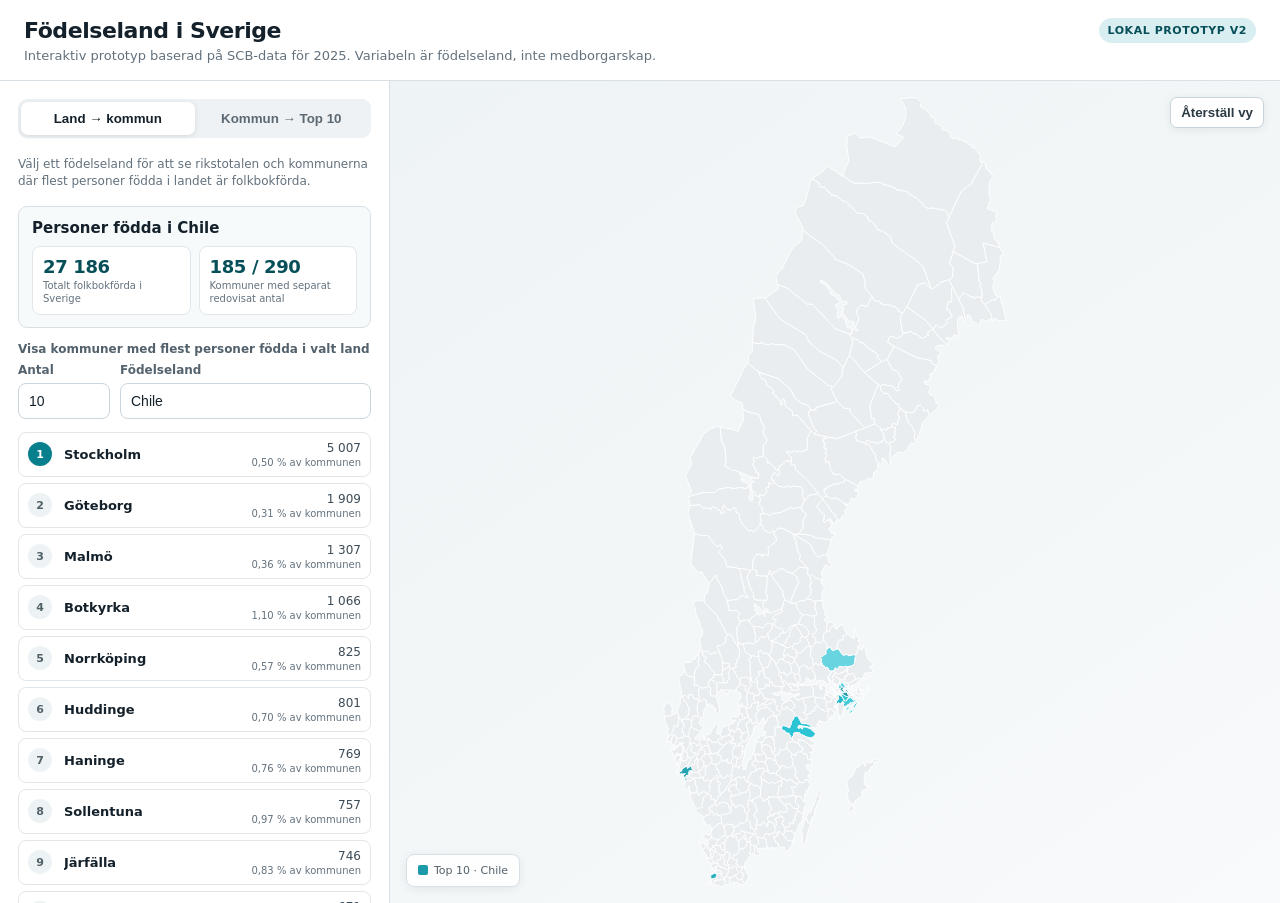
==== index.html @ bfaed8ea "Add files via upload" ====
<!doctype html>
<html lang="sv">
<head>
<meta charset="utf-8">
<meta name="viewport" content="width=device-width, initial-scale=1">
<title>Födelseland i Sverige — prototyp v2 (2025)</title>
<style>
:root {
  --bg:#f4f6f8; --panel:#ffffff; --text:#14212b; --muted:#63717d; --line:#d8e0e6;
  --accent:#087f8c; --accent2:#064f59; --soft:#d9eef0; --map:#e9edf0; --mapline:#ffffff;
}
*{box-sizing:border-box}
body{margin:0;font-family:Inter,ui-sans-serif,system-ui,-apple-system,BlinkMacSystemFont,"Segoe UI",sans-serif;background:var(--bg);color:var(--text)}
.app{min-height:100vh;display:flex;flex-direction:column}
header{padding:18px 24px 14px;background:#fff;border-bottom:1px solid var(--line);display:flex;align-items:flex-start;gap:16px;justify-content:space-between}
header h1{font-size:22px;margin:0 0 4px;font-weight:760;letter-spacing:-.02em}
header p{margin:0;color:var(--muted);font-size:13px;line-height:1.45}
.badge{font-size:11px;font-weight:700;letter-spacing:.05em;text-transform:uppercase;background:var(--soft);color:var(--accent2);border-radius:999px;padding:6px 9px;white-space:nowrap}
.layout{display:grid;grid-template-columns:390px 1fr;min-height:0;flex:1}
.sidebar{background:var(--panel);border-right:1px solid var(--line);padding:18px;overflow:auto;max-height:calc(100vh - 78px)}
.tabs{display:grid;grid-template-columns:1fr 1fr;background:#eef2f4;border-radius:9px;padding:3px;margin-bottom:18px}
.tab{border:0;background:transparent;padding:9px 8px;border-radius:7px;font-weight:650;color:#5c6973;cursor:pointer}
.tab.active{background:#fff;color:var(--text);box-shadow:0 1px 5px rgba(22,42,56,.12)}
.field{margin-bottom:13px}
label{display:block;font-size:12px;font-weight:700;color:#55636e;margin-bottom:6px}
select,input{width:100%;border:1px solid #cbd5dc;border-radius:8px;background:#fff;padding:9px 10px;font-size:14px;color:var(--text)}
.inline{display:grid;grid-template-columns:92px 1fr;gap:10px}
.help{font-size:12px;color:var(--muted);line-height:1.45;margin:0 0 15px}
.summary{padding:12px 13px;background:#f7fafb;border:1px solid var(--line);border-radius:9px;margin:14px 0}
.summary strong{display:block;font-size:14px;margin-bottom:2px}
.summary span{font-size:12px;color:var(--muted)}
.summaryTitle{font-size:15px;font-weight:780;margin-bottom:9px}
.statsgrid{display:grid;grid-template-columns:1fr 1fr;gap:8px;margin-top:8px}
.statbox{background:#fff;border:1px solid #e1e7eb;border-radius:8px;padding:9px 10px}
.statbox .num{font-size:18px;font-weight:800;letter-spacing:-.02em;color:var(--accent2);font-variant-numeric:tabular-nums}
.statbox .lbl{font-size:10px;color:var(--muted);line-height:1.3;margin-top:2px}
.actionline{font-size:12px;font-weight:700;color:#52616b;margin:12px 0 7px}
.row .valwrap{text-align:right;min-width:86px}
.row .pct{font-size:10px;color:var(--muted);margin-top:2px}

.results{display:flex;flex-direction:column;gap:6px}
.row{display:grid;grid-template-columns:28px 1fr auto;align-items:center;gap:8px;padding:8px 9px;border:1px solid #e0e6ea;border-radius:8px;background:#fff;cursor:pointer}
.row:hover{border-color:#9bbbc0;background:#fbfefe}
.rank{width:24px;height:24px;border-radius:50%;display:grid;place-items:center;background:#edf3f4;color:#516168;font-size:11px;font-weight:800}
.row:first-child .rank{background:var(--accent);color:#fff}
.row .name{font-size:13px;font-weight:650;overflow:hidden;text-overflow:ellipsis;white-space:nowrap}
.row .val{font-size:12px;font-variant-numeric:tabular-nums;color:#3d4c57}
.mapwrap{position:relative;min-width:0;overflow:hidden;background:linear-gradient(145deg,#eef3f5,#f8fafb)}
#mapSvg{width:100%;height:calc(100vh - 78px);display:block;touch-action:none;cursor:grab}
#mapSvg.dragging{cursor:grabbing}
.mun{fill:var(--map);stroke:var(--mapline);stroke-width:.9;vector-effect:non-scaling-stroke;transition:fill .15s,opacity .15s}
.mun:hover{stroke:#445864;stroke-width:1.4}
.mun.selected{fill:#1b9aaa}
.mun.top1{fill:#075f69}
.mun.focus{stroke:#102d36;stroke-width:2.5}
.maptools{position:absolute;right:16px;top:16px;display:flex;gap:6px}
.maptools button{border:1px solid #c9d3d9;background:#fff;color:#2b3a43;border-radius:7px;padding:7px 10px;font-weight:700;cursor:pointer;box-shadow:0 2px 8px rgba(27,45,55,.08)}
.legend{position:absolute;left:16px;bottom:16px;background:rgba(255,255,255,.94);border:1px solid var(--line);padding:9px 11px;border-radius:8px;font-size:11px;color:#52616b;box-shadow:0 2px 10px rgba(28,43,52,.08)}
.swatch{display:inline-block;width:10px;height:10px;border-radius:2px;background:#1b9aaa;margin-right:6px;vertical-align:-1px}
.tooltip{position:fixed;display:none;z-index:10;pointer-events:none;background:#17242d;color:#fff;padding:8px 10px;border-radius:7px;font-size:12px;line-height:1.45;box-shadow:0 5px 18px rgba(0,0,0,.22);max-width:250px}
.tooltip strong{font-size:13px}
.note{font-size:11px;color:#7a8790;line-height:1.45;margin-top:16px;border-top:1px solid #e3e8eb;padding-top:12px}
.hidden{display:none!important}
@media(max-width:850px){.layout{grid-template-columns:1fr}.sidebar{max-height:none;border-right:0;border-bottom:1px solid var(--line)}#mapSvg{height:70vh}}
</style>
</head>
<body>
<div class="app">
<header>
  <div><h1>Födelseland i Sverige</h1><p>Interaktiv prototyp baserad på SCB-data för 2025. Variabeln är födelseland, inte medborgarskap.</p></div>
  <div class="badge">Lokal prototyp v2</div>
</header>
<div class="layout">
<aside class="sidebar">
  <div class="tabs">
    <button id="tabCountry" class="tab active">Land → kommun</button>
    <button id="tabMunicipality" class="tab">Kommun → Top 10</button>
  </div>

  <section id="countryControls">
    <p class="help">Välj ett födelseland för att se rikstotalen och kommunerna där flest personer födda i landet är folkbokförda.</p>
    <div id="countrySummary" class="summary"></div>
    <div class="actionline">Visa kommuner med flest personer födda i valt land</div>
    <div class="inline">
      <div class="field"><label for="topN">Antal</label><input id="topN" type="number" min="1" max="290" value="10"></div>
      <div class="field"><label for="countrySelect">Födelseland</label><input id="countrySelect" list="countryList" value="Chile" autocomplete="off"><datalist id="countryList"><option value="Afghanistan"></option><option value="Albanien"></option><option value="Algeriet"></option><option value="Angola"></option><option value="Argentina"></option><option value="Armenien"></option><option value="Australien"></option><option value="Azerbajdzjan"></option><option value="Bahamas"></option><option value="Bahrain"></option><option value="Bangladesh"></option><option value="Barbados"></option><option value="Belarus"></option><option value="Belgien"></option><option value="Belize"></option><option value="Benin"></option><option value="Bermuda"></option><option value="Bhutan"></option><option value="Bolivia"></option><option value="Bosnien och Hercegovina"></option><option value="Botswana"></option><option value="Brasilien"></option><option value="Bulgarien"></option><option value="Burkina Faso"></option><option value="Burundi"></option><option value="Centralafrikanska republiken"></option><option value="Chile"></option><option value="Colombia"></option><option value="Costa Rica"></option><option value="Cypern"></option><option value="Danmark"></option><option value="Demokratiska republiken Kongo"></option><option value="Djibouti"></option><option value="Dominica"></option><option value="Dominikanska republiken"></option><option value="Ecuador"></option><option value="Egypten"></option><option value="Ekvatorialguinea"></option><option value="El Salvador"></option><option value="Elfenbenskusten"></option><option value="Eritrea"></option><option value="Estland"></option><option value="Eswatini"></option><option value="Etiopien"></option><option value="Fiji"></option><option value="Filippinerna"></option><option value="Finland"></option><option value="Frankrike"></option><option value="Förenade Arabemiraten"></option><option value="Förenade kungariket (Storbritannien och Nordirland)"></option><option value="Förenta staterna (USA)"></option><option value="Gabon"></option><option value="Gambia"></option><option value="Georgien"></option><option value="Ghana"></option><option value="Grekland"></option><option value="Grenada"></option><option value="Guatemala"></option><option value="Guinea"></option><option value="Guinea-Bissau"></option><option value="Guyana"></option><option value="Haiti"></option><option value="Honduras"></option><option value="Hongkong"></option><option value="Indien"></option><option value="Indonesien"></option><option value="Irak"></option><option value="Iran"></option><option value="Irland"></option><option value="Island"></option><option value="Israel"></option><option value="Italien"></option><option value="Jamaica"></option><option value="Japan"></option><option value="Jemen"></option><option value="Jordanien"></option><option value="Jugoslavien"></option><option value="Kambodja"></option><option value="Kamerun"></option><option value="Kanada"></option><option value="Kap Verde"></option><option value="Kazakstan"></option><option value="Kenya"></option><option value="Kina"></option><option value="Kirgizistan"></option><option value="Kongo"></option><option value="Kosovo"></option><option value="Kroatien"></option><option value="Kuba"></option><option value="Kuwait"></option><option value="Laos"></option><option value="Lesotho"></option><option value="Lettland"></option><option value="Libanon"></option><option value="Liberia"></option><option value="Libyen"></option><option value="Litauen"></option><option value="Luxemburg"></option><option value="Madagaskar"></option><option value="Malawi"></option><option value="Malaysia"></option><option value="Maldiverna"></option><option value="Mali"></option><option value="Malta"></option><option value="Marocko"></option><option value="Mauretanien"></option><option value="Mauritius"></option><option value="Mexiko"></option><option value="Moldavien"></option><option value="Monaco"></option><option value="Mongoliet"></option><option value="Montenegro"></option><option value="Moçambique"></option><option value="Myanmar"></option><option value="Namibia"></option><option value="Nederländerna"></option><option value="Nepal"></option><option value="Nicaragua"></option><option value="Niger"></option><option value="Nigeria"></option><option value="Nordkorea"></option><option value="Nordmakedonien"></option><option value="Norge"></option><option value="Nya Zeeland"></option><option value="Oman"></option><option value="Pakistan"></option><option value="Palestina"></option><option value="Panama"></option><option value="Papua Nya Guinea"></option><option value="Paraguay"></option><option value="Peru"></option><option value="Polen"></option><option value="Portugal"></option><option value="Qatar"></option><option value="Rumänien"></option><option value="Rwanda"></option><option value="Ryssland"></option><option value="Saint Lucia"></option><option value="Saint Vincent och Grenadinerna"></option><option value="Samoa"></option><option value="Sao Tomé och Principe"></option><option value="Saudiarabien"></option><option value="Schweiz"></option><option value="Senegal"></option><option value="Serbien"></option><option value="Serbien och Montenegro"></option><option value="Seychellerna"></option><option value="Sierra Leone"></option><option value="Singapore"></option><option value="Slovakien"></option><option value="Slovenien"></option><option value="Somalia"></option><option value="Sovjetunionen"></option><option value="Spanien"></option><option value="Sri Lanka"></option><option value="Sudan"></option><option value="Surinam"></option><option value="Sydafrika"></option><option value="Sydkorea"></option><option value="Sydsudan"></option><option value="Syrien"></option><option value="Tadzjikistan "></option><option value="Taiwan"></option><option value="Tanzania"></option><option value="Tchad"></option><option value="Thailand"></option><option value="Tjeckien"></option><option value="Tjeckoslovakien"></option><option value="Togo"></option><option value="Tonga"></option><option value="Trinidad och Tobago"></option><option value="Tunisien"></option><option value="Turkiet"></option><option value="Turkmenistan"></option><option value="Tyskland"></option><option value="Uganda"></option><option value="Ukraina"></option><option value="Ungern"></option><option value="Uruguay"></option><option value="Uzbekistan"></option><option value="Venezuela"></option><option value="Vietnam"></option><option value="Zambia"></option><option value="Zimbabwe"></option><option value="Österrike"></option></datalist></div>
    </div>
    <div id="countryResults" class="results"></div>
  </section>

  <section id="municipalityControls" class="hidden">
    <p class="help">Välj en kommun för att se upp till tio vanligaste redovisade identifierbara födelseländer utanför Sverige och deras andel av kommunens befolkning.</p>
    <div class="field"><label for="municipalitySelect">Kommun</label><select id="municipalitySelect"><option value="1440">Ale</option>
<option value="1489">Alingsås</option>
<option value="0764">Alvesta</option>
<option value="0604">Aneby</option>
<option value="1984">Arboga</option>
<option value="2506">Arjeplog</option>
<option value="2505">Arvidsjaur</option>
<option value="1784">Arvika</option>
<option value="1882">Askersund</option>
<option value="2084">Avesta</option>
<option value="1460">Bengtsfors</option>
<option value="2326">Berg</option>
<option value="2403">Bjurholm</option>
<option value="1260">Bjuv</option>
<option value="2582">Boden</option>
<option value="1443">Bollebygd</option>
<option value="2183">Bollnäs</option>
<option value="0885">Borgholm</option>
<option value="2081">Borlänge</option>
<option value="1490">Borås</option>
<option value="0127">Botkyrka</option>
<option value="0560">Boxholm</option>
<option value="1272">Bromölla</option>
<option value="2305">Bräcke</option>
<option value="1231">Burlöv</option>
<option value="1278">Båstad</option>
<option value="1438">Dals-Ed</option>
<option value="0162">Danderyd</option>
<option value="1862">Degerfors</option>
<option value="2425">Dorotea</option>
<option value="1730">Eda</option>
<option value="0125">Ekerö</option>
<option value="0686">Eksjö</option>
<option value="0862">Emmaboda</option>
<option value="0381">Enköping</option>
<option value="0484">Eskilstuna</option>
<option value="1285">Eslöv</option>
<option value="1445">Essunga</option>
<option value="1982">Fagersta</option>
<option value="1382">Falkenberg</option>
<option value="1499">Falköping</option>
<option value="2080">Falun</option>
<option value="1782">Filipstad</option>
<option value="0562">Finspång</option>
<option value="0482">Flen</option>
<option value="1763">Forshaga</option>
<option value="1439">Färgelanda</option>
<option value="2026">Gagnef</option>
<option value="0662">Gislaved</option>
<option value="0461">Gnesta</option>
<option value="0617">Gnosjö</option>
<option value="0980">Gotland</option>
<option value="1764">Grums</option>
<option value="1444">Grästorp</option>
<option value="1447">Gullspång</option>
<option value="2523">Gällivare</option>
<option value="2180">Gävle</option>
<option value="1480">Göteborg</option>
<option value="1471">Götene</option>
<option value="0643">Habo</option>
<option value="1783">Hagfors</option>
<option value="1861">Hallsberg</option>
<option value="1961">Hallstahammar</option>
<option value="1380">Halmstad</option>
<option value="1761">Hammarö</option>
<option value="0136">Haninge</option>
<option value="2583">Haparanda</option>
<option value="0331">Heby</option>
<option value="2083">Hedemora</option>
<option value="1283">Helsingborg</option>
<option value="1466">Herrljunga</option>
<option value="1497">Hjo</option>
<option value="2104">Hofors</option>
<option value="0126">Huddinge</option>
<option value="2184">Hudiksvall</option>
<option value="0860">Hultsfred</option>
<option value="1315">Hylte</option>
<option value="1863">Hällefors</option>
<option value="2361">Härjedalen</option>
<option value="2280">Härnösand</option>
<option value="1401">Härryda</option>
<option value="1293">Hässleholm</option>
<option value="0305">Håbo</option>
<option value="1284">Höganäs</option>
<option value="0821">Högsby</option>
<option value="1266">Hörby</option>
<option value="1267">Höör</option>
<option value="2510">Jokkmokk</option>
<option value="0123">Järfälla</option>
<option value="0680">Jönköping</option>
<option value="2514">Kalix</option>
<option value="0880">Kalmar</option>
<option value="1446">Karlsborg</option>
<option value="1082">Karlshamn</option>
<option value="1883">Karlskoga</option>
<option value="1080">Karlskrona</option>
<option value="1780">Karlstad</option>
<option value="0483">Katrineholm</option>
<option value="1715">Kil</option>
<option value="0513">Kinda</option>
<option value="2584">Kiruna</option>
<option value="1276">Klippan</option>
<option value="0330">Knivsta</option>
<option value="2282">Kramfors</option>
<option value="1290">Kristianstad</option>
<option value="1781">Kristinehamn</option>
<option value="2309">Krokom</option>
<option value="1881">Kumla</option>
<option value="1384">Kungsbacka</option>
<option value="1960">Kungsör</option>
<option value="1482">Kungälv</option>
<option value="1261">Kävlinge</option>
<option value="1983">Köping</option>
<option value="1381">Laholm</option>
<option value="1282">Landskrona</option>
<option value="1860">Laxå</option>
<option value="1814">Lekeberg</option>
<option value="2029">Leksand</option>
<option value="1441">Lerum</option>
<option value="0761">Lessebo</option>
<option value="0186">Lidingö</option>
<option value="1494">Lidköping</option>
<option value="1462">Lilla Edet</option>
<option value="1885">Lindesberg</option>
<option value="0580">Linköping</option>
<option value="0781">Ljungby</option>
<option value="2161">Ljusdal</option>
<option value="1864">Ljusnarsberg</option>
<option value="1262">Lomma</option>
<option value="2085">Ludvika</option>
<option value="2580">Luleå</option>
<option value="1281">Lund</option>
<option value="2481">Lycksele</option>
<option value="1484">Lysekil</option>
<option value="1280" selected>Malmö</option>
<option value="2023">Malung-Sälen</option>
<option value="2418">Malå</option>
<option value="1493">Mariestad</option>
<option value="1463">Mark</option>
<option value="0767">Markaryd</option>
<option value="1461">Mellerud</option>
<option value="0586">Mjölby</option>
<option value="2062">Mora</option>
<option value="0583">Motala</option>
<option value="0642">Mullsjö</option>
<option value="1430">Munkedal</option>
<option value="1762">Munkfors</option>
<option value="1481">Mölndal</option>
<option value="0861">Mönsterås</option>
<option value="0840">Mörbylånga</option>
<option value="0182">Nacka</option>
<option value="1884">Nora</option>
<option value="1962">Norberg</option>
<option value="2132">Nordanstig</option>
<option value="2401">Nordmaling</option>
<option value="0581">Norrköping</option>
<option value="0188">Norrtälje</option>
<option value="2417">Norsjö</option>
<option value="0881">Nybro</option>
<option value="0140">Nykvarn</option>
<option value="0480">Nyköping</option>
<option value="0192">Nynäshamn</option>
<option value="0682">Nässjö</option>
<option value="2101">Ockelbo</option>
<option value="1060">Olofström</option>
<option value="2034">Orsa</option>
<option value="1421">Orust</option>
<option value="1273">Osby</option>
<option value="0882">Oskarshamn</option>
<option value="2121">Ovanåker</option>
<option value="0481">Oxelösund</option>
<option value="2521">Pajala</option>
<option value="1402">Partille</option>
<option value="1275">Perstorp</option>
<option value="2581">Piteå</option>
<option value="2303">Ragunda</option>
<option value="2409">Robertsfors</option>
<option value="1081">Ronneby</option>
<option value="2031">Rättvik</option>
<option value="1981">Sala</option>
<option value="0128">Salem</option>
<option value="2181">Sandviken</option>
<option value="0191">Sigtuna</option>
<option value="1291">Simrishamn</option>
<option value="1265">Sjöbo</option>
<option value="1495">Skara</option>
<option value="2482">Skellefteå</option>
<option value="1904">Skinnskatteberg</option>
<option value="1264">Skurup</option>
<option value="1496">Skövde</option>
<option value="2061">Smedjebacken</option>
<option value="2283">Sollefteå</option>
<option value="0163">Sollentuna</option>
<option value="0184">Solna</option>
<option value="2422">Sorsele</option>
<option value="1427">Sotenäs</option>
<option value="1230">Staffanstorp</option>
<option value="1415">Stenungsund</option>
<option value="0180">Stockholm</option>
<option value="1760">Storfors</option>
<option value="2421">Storuman</option>
<option value="0486">Strängnäs</option>
<option value="1486">Strömstad</option>
<option value="2313">Strömsund</option>
<option value="0183">Sundbyberg</option>
<option value="2281">Sundsvall</option>
<option value="1766">Sunne</option>
<option value="1907">Surahammar</option>
<option value="1214">Svalöv</option>
<option value="1263">Svedala</option>
<option value="1465">Svenljunga</option>
<option value="1785">Säffle</option>
<option value="2082">Säter</option>
<option value="0684">Sävsjö</option>
<option value="2182">Söderhamn</option>
<option value="0582">Söderköping</option>
<option value="0181">Södertälje</option>
<option value="1083">Sölvesborg</option>
<option value="1435">Tanum</option>
<option value="1472">Tibro</option>
<option value="1498">Tidaholm</option>
<option value="0360">Tierp</option>
<option value="2262">Timrå</option>
<option value="0763">Tingsryd</option>
<option value="1419">Tjörn</option>
<option value="1270">Tomelilla</option>
<option value="1737">Torsby</option>
<option value="0834">Torsås</option>
<option value="1452">Tranemo</option>
<option value="0687">Tranås</option>
<option value="1287">Trelleborg</option>
<option value="1488">Trollhättan</option>
<option value="0488">Trosa</option>
<option value="0138">Tyresö</option>
<option value="0160">Täby</option>
<option value="1473">Töreboda</option>
<option value="1485">Uddevalla</option>
<option value="1491">Ulricehamn</option>
<option value="2480">Umeå</option>
<option value="0114">Upplands Väsby</option>
<option value="0139">Upplands-Bro</option>
<option value="0380">Uppsala</option>
<option value="0760">Uppvidinge</option>
<option value="0584">Vadstena</option>
<option value="0665">Vaggeryd</option>
<option value="0563">Valdemarsvik</option>
<option value="0115">Vallentuna</option>
<option value="2021">Vansbro</option>
<option value="1470">Vara</option>
<option value="1383">Varberg</option>
<option value="0187">Vaxholm</option>
<option value="1233">Vellinge</option>
<option value="0685">Vetlanda</option>
<option value="2462">Vilhelmina</option>
<option value="0884">Vimmerby</option>
<option value="2404">Vindeln</option>
<option value="0428">Vingåker</option>
<option value="1487">Vänersborg</option>
<option value="2460">Vännäs</option>
<option value="0120">Värmdö</option>
<option value="0683">Värnamo</option>
<option value="0883">Västervik</option>
<option value="1980">Västerås</option>
<option value="0780">Växjö</option>
<option value="1442">Vårgårda</option>
<option value="0512">Ydre</option>
<option value="1286">Ystad</option>
<option value="0765">Älmhult</option>
<option value="2039">Älvdalen</option>
<option value="0319">Älvkarleby</option>
<option value="2560">Älvsbyn</option>
<option value="1292">Ängelholm</option>
<option value="1492">Åmål</option>
<option value="2260">Ånge</option>
<option value="2321">Åre</option>
<option value="1765">Årjäng</option>
<option value="2463">Åsele</option>
<option value="1277">Åstorp</option>
<option value="0561">Åtvidaberg</option>
<option value="1407">Öckerö</option>
<option value="0509">Ödeshög</option>
<option value="1880">Örebro</option>
<option value="1257">Örkelljunga</option>
<option value="2284">Örnsköldsvik</option>
<option value="2380">Östersund</option>
<option value="0117">Österåker</option>
<option value="0382">Östhammar</option>
<option value="1256">Östra Göinge</option>
<option value="2513">Överkalix</option>
<option value="2518">Övertorneå</option></select></div>
    <div id="municipalitySummary" class="summary"></div>
    <div id="municipalityResults" class="results"></div>
  </section>

  <div class="note">Källa: SCB, 2025. Från och med 2025 använder SCB röjandeskydd; små kommunvärden kan därför sakna separat redovisning. Rikstotalen hämtas direkt från SCB:s rikstabell och ska inte jämföras genom att summera kommunraderna. Denna fil är en design- och funktionsprototyp.</div>
</aside>
<main class="mapwrap">
  <svg id="mapSvg" viewBox="0 0 760 1500" aria-label="Karta över Sveriges kommuner">
    <g id="mapGroup" fill-rule="evenodd"><path class="mun" id="m-0114" data-code="0114" data-name="Upplands Väsby" d="M 393.81,1098.54 L 389.49,1100.71 L 389.74,1098.68 L 388.00,1097.88 L 389.21,1095.60 L 387.96,1093.00 L 388.14,1091.38 L 391.68,1092.88 L 396.35,1092.40 L 396.15,1093.59 L 398.34,1096.78 L 396.84,1098.78 L 397.13,1101.65 L 395.53,1101.01 L 395.64,1100.06 L 393.81,1098.54 Z" />
<path class="mun" id="m-0115" data-code="0115" data-name="Vallentuna" d="M 414.34,1093.88 L 407.61,1098.54 L 405.84,1098.26 L 404.15,1099.09 L 402.31,1097.80 L 398.30,1097.39 L 396.15,1093.59 L 396.35,1092.40 L 398.17,1091.68 L 397.99,1085.86 L 401.76,1085.63 L 403.27,1081.68 L 405.15,1081.51 L 405.58,1082.84 L 408.96,1082.89 L 411.25,1081.02 L 411.56,1081.58 L 412.96,1081.08 L 415.77,1083.72 L 415.43,1086.73 L 418.21,1092.11 L 415.73,1092.81 L 415.47,1094.01 L 414.34,1093.88 Z" />
<path class="mun" id="m-0117" data-code="0117" data-name="Österåker" d="M 429.31,1091.14 L 417.28,1099.96 L 416.00,1102.47 L 410.97,1101.38 L 410.59,1101.96 L 411.79,1102.47 L 411.71,1103.77 L 408.58,1104.12 L 407.78,1106.09 L 406.74,1103.90 L 405.01,1104.48 L 404.65,1103.06 L 404.10,1103.30 L 404.15,1099.09 L 409.33,1097.64 L 410.24,1096.19 L 413.03,1095.34 L 414.34,1093.88 L 415.47,1094.01 L 415.73,1092.81 L 418.21,1092.11 L 419.43,1093.13 L 420.93,1089.71 L 425.38,1089.79 L 427.42,1090.96 L 428.34,1090.25 L 429.31,1091.14 Z M 425.07,1102.61 L 424.75,1104.21 L 423.43,1105.19 L 422.24,1099.08 L 423.42,1098.92 L 424.14,1099.89 L 424.93,1098.44 L 423.81,1098.15 L 424.25,1096.74 L 425.63,1094.75 L 429.02,1092.55 L 430.34,1095.53 L 427.85,1098.50 L 426.05,1099.07 L 426.01,1102.25 L 425.07,1102.61 Z" />
<path class="mun" id="m-0120" data-code="0120" data-name="Värmdö" d="M 420.15,1118.22 L 423.55,1120.39 L 423.24,1118.83 L 430.17,1118.08 L 427.96,1121.34 L 424.47,1122.69 L 424.41,1123.73 L 422.45,1125.01 L 420.43,1124.43 L 419.89,1123.01 L 417.64,1121.97 L 415.43,1118.73 L 413.28,1118.20 L 414.07,1117.39 L 413.93,1115.61 L 415.09,1114.50 L 413.75,1114.38 L 414.53,1111.81 L 417.24,1112.05 L 418.75,1113.56 L 417.07,1117.52 L 420.15,1118.22 Z M 419.49,1108.14 L 418.21,1106.36 L 421.26,1106.34 L 422.20,1108.86 L 425.33,1111.00 L 426.83,1110.61 L 426.67,1112.15 L 423.65,1112.30 L 427.37,1113.90 L 427.70,1115.66 L 426.65,1117.41 L 422.15,1118.30 L 419.18,1116.74 L 419.49,1108.14 Z M 431.89,1111.34 L 432.06,1115.53 L 429.55,1117.03 L 429.20,1112.80 L 427.87,1110.51 L 429.38,1109.99 L 431.89,1111.34 Z M 437.87,1109.06 L 438.49,1104.49 L 441.42,1103.50 L 441.59,1104.71 L 437.87,1109.06 Z M 432.65,1118.44 L 434.72,1117.33 L 435.70,1118.24 L 433.60,1121.12 L 431.58,1120.97 L 432.65,1118.44 Z M 442.18,1108.50 L 442.38,1110.13 L 441.19,1110.53 L 440.79,1107.68 L 442.15,1106.21 L 443.15,1107.16 L 442.18,1108.50 Z M 428.49,1128.66 L 430.60,1124.96 L 430.83,1126.30 L 432.73,1125.84 L 431.87,1127.05 L 428.49,1128.66 Z M 440.71,1112.08 L 439.59,1114.71 L 440.20,1116.01 L 438.18,1116.17 L 439.27,1112.57 L 440.71,1112.08 Z" />
<path class="mun" id="m-0123" data-code="0123" data-name="Järfälla" d="M 386.55,1107.65 L 388.00,1097.88 L 389.74,1098.68 L 388.97,1101.41 L 391.09,1103.00 L 392.00,1105.93 L 391.30,1107.99 L 389.76,1109.31 L 388.66,1107.97 L 387.52,1108.95 L 386.55,1107.65 Z" />
<path class="mun" id="m-0125" data-code="0125" data-name="Ekerö" d="M 385.84,1109.81 L 386.76,1116.37 L 385.78,1116.64 L 382.72,1114.74 L 380.66,1111.27 L 378.04,1103.20 L 378.72,1102.85 L 381.08,1105.29 L 384.33,1106.95 L 382.96,1108.00 L 383.49,1109.23 L 384.37,1109.24 L 384.54,1108.32 L 385.84,1109.81 Z M 378.69,1111.37 L 377.48,1110.95 L 376.73,1108.95 L 375.36,1108.77 L 374.82,1106.30 L 375.58,1105.61 L 377.73,1105.15 L 380.63,1115.10 L 385.72,1117.78 L 388.14,1117.60 L 389.55,1118.70 L 389.57,1119.65 L 388.29,1120.16 L 384.15,1119.29 L 379.61,1116.25 L 378.69,1111.37 Z M 373.40,1112.59 L 371.80,1109.14 L 371.77,1107.07 L 372.86,1105.91 L 375.31,1109.94 L 374.73,1113.49 L 373.40,1112.59 Z M 392.01,1114.10 L 390.57,1117.04 L 387.97,1113.67 L 388.66,1112.31 L 389.67,1112.16 L 392.01,1114.10 Z" />
<path class="mun" id="m-0126" data-code="0126" data-name="Huddinge" d="M 395.92,1120.54 L 401.96,1123.23 L 404.33,1122.74 L 405.33,1123.40 L 405.85,1125.43 L 402.05,1127.68 L 401.72,1130.40 L 398.91,1131.69 L 395.69,1129.46 L 395.46,1127.40 L 394.57,1127.26 L 393.83,1125.84 L 393.71,1123.98 L 391.62,1122.55 L 391.63,1119.85 L 394.54,1118.87 L 395.92,1120.54 Z" />
<path class="mun" id="m-0127" data-code="0127" data-name="Botkyrka" d="M 390.45,1136.83 L 388.04,1136.04 L 386.59,1136.41 L 386.42,1134.14 L 384.40,1135.94 L 384.57,1138.78 L 382.45,1139.09 L 382.46,1132.11 L 384.20,1130.74 L 384.39,1128.80 L 386.96,1127.56 L 385.78,1125.01 L 385.95,1123.25 L 384.61,1121.71 L 385.70,1120.65 L 389.63,1120.86 L 391.13,1123.26 L 391.62,1122.55 L 393.36,1123.55 L 394.57,1127.26 L 395.46,1127.40 L 396.28,1130.35 L 393.32,1132.43 L 392.42,1135.41 L 390.45,1136.83 Z" />
<path class="mun" id="m-0128" data-code="0128" data-name="Salem" d="M 381.18,1123.11 L 380.98,1121.40 L 378.74,1121.44 L 378.25,1119.11 L 380.69,1119.05 L 380.75,1118.42 L 383.26,1119.51 L 385.95,1123.25 L 385.78,1125.01 L 386.96,1127.56 L 384.39,1128.80 L 383.33,1128.22 L 383.34,1126.64 L 381.79,1124.08 L 380.47,1124.25 L 380.31,1123.08 L 381.18,1123.11 Z" />
<path class="mun" id="m-0136" data-code="0136" data-name="Haninge" d="M 413.04,1129.52 L 418.83,1129.67 L 417.08,1132.41 L 415.35,1132.19 L 414.16,1133.36 L 410.93,1134.20 L 410.20,1135.48 L 412.42,1135.37 L 412.54,1136.01 L 407.52,1138.84 L 406.96,1139.00 L 406.83,1137.98 L 408.10,1137.01 L 408.20,1135.66 L 409.65,1134.82 L 409.17,1134.01 L 407.43,1134.46 L 406.34,1136.76 L 402.49,1138.40 L 401.81,1139.91 L 399.30,1140.51 L 398.53,1142.67 L 395.45,1140.36 L 395.10,1138.30 L 396.35,1135.75 L 395.87,1134.31 L 394.24,1134.55 L 393.32,1132.43 L 396.28,1130.35 L 398.91,1131.69 L 401.10,1130.94 L 402.34,1129.21 L 402.05,1127.68 L 408.46,1124.68 L 413.04,1129.52 Z M 416.76,1144.46 L 413.84,1143.39 L 413.66,1142.32 L 414.79,1141.03 L 413.86,1140.38 L 415.27,1138.67 L 415.07,1137.84 L 417.02,1137.03 L 419.69,1134.06 L 420.56,1136.02 L 417.72,1140.33 L 416.76,1144.46 Z M 407.87,1153.36 L 406.58,1153.17 L 406.31,1152.07 L 404.35,1153.28 L 404.33,1152.50 L 410.32,1148.45 L 411.17,1148.74 L 414.21,1147.05 L 413.69,1148.53 L 410.82,1150.54 L 412.02,1151.67 L 407.87,1153.36 Z M 400.80,1148.14 L 399.77,1148.24 L 399.96,1146.50 L 401.61,1142.94 L 405.04,1142.13 L 407.16,1142.55 L 403.83,1145.52 L 404.49,1147.44 L 403.10,1148.03 L 402.10,1146.54 L 400.80,1148.14 Z" />
<path class="mun" id="m-0138" data-code="0138" data-name="Tyresö" d="M 414.02,1129.95 L 408.46,1124.68 L 405.85,1125.43 L 405.33,1123.40 L 406.47,1122.97 L 406.34,1122.15 L 408.55,1120.96 L 411.13,1121.25 L 415.86,1124.65 L 416.67,1126.24 L 414.82,1128.48 L 415.46,1129.18 L 414.02,1129.95 Z" />
<path class="mun" id="m-0139" data-code="0139" data-name="Upplands-Bro" d="M 381.74,1087.44 L 387.95,1090.70 L 387.96,1093.00 L 389.21,1095.60 L 387.59,1101.04 L 386.83,1101.54 L 386.33,1100.12 L 385.73,1100.22 L 384.76,1104.56 L 382.84,1103.33 L 382.27,1100.26 L 379.30,1098.74 L 378.63,1099.57 L 378.89,1101.39 L 378.10,1101.36 L 377.53,1098.22 L 376.52,1099.64 L 374.57,1097.02 L 376.70,1093.80 L 376.73,1091.28 L 374.89,1089.45 L 375.42,1086.25 L 377.62,1084.25 L 381.74,1087.44 Z" />
<path class="mun" id="m-0140" data-code="0140" data-name="Nykvarn" d="M 366.62,1121.37 L 372.68,1124.64 L 375.08,1123.85 L 376.36,1126.78 L 373.23,1129.75 L 372.81,1133.13 L 371.52,1134.03 L 363.83,1132.21 L 361.44,1127.63 L 360.78,1122.77 L 362.91,1120.35 L 363.76,1121.86 L 366.62,1121.37 Z" />
<path class="mun" id="m-0160" data-code="0160" data-name="Täby" d="M 398.30,1097.39 L 404.15,1099.09 L 404.31,1101.36 L 404.10,1103.30 L 401.92,1106.10 L 399.78,1105.49 L 399.39,1103.38 L 398.29,1104.03 L 396.84,1098.78 L 398.30,1097.39 Z" />
<path class="mun" id="m-0162" data-code="0162" data-name="Danderyd" d="M 397.47,1105.83 L 399.39,1103.38 L 399.78,1105.49 L 401.92,1106.10 L 401.49,1108.55 L 400.16,1109.99 L 397.27,1107.96 L 397.47,1105.83 Z" />
<path class="mun" id="m-0163" data-code="0163" data-name="Sollentuna" d="M 393.81,1098.54 L 395.64,1100.06 L 395.53,1101.01 L 397.13,1101.65 L 398.29,1104.03 L 397.27,1107.96 L 396.15,1108.52 L 393.15,1104.90 L 391.42,1105.07 L 391.09,1103.00 L 388.97,1101.41 L 391.54,1099.14 L 393.81,1098.54 Z" />
<path class="mun" id="m-0180" data-code="0180" data-name="Stockholm" d="M 400.47,1115.06 L 402.19,1115.73 L 403.07,1118.51 L 406.59,1122.44 L 405.85,1123.51 L 404.33,1122.74 L 401.28,1123.16 L 395.92,1120.54 L 394.54,1118.87 L 392.43,1119.88 L 391.30,1119.26 L 393.51,1117.05 L 400.23,1115.16 L 400.52,1114.28 L 398.66,1114.50 L 396.98,1113.04 L 398.97,1112.27 L 399.18,1110.60 L 400.16,1109.99 L 403.87,1114.22 L 403.25,1115.29 L 401.65,1114.20 L 400.65,1114.25 L 400.47,1115.06 Z M 394.78,1115.59 L 387.52,1108.95 L 388.66,1107.97 L 389.32,1109.17 L 390.31,1108.96 L 392.54,1104.65 L 396.15,1108.52 L 394.07,1109.54 L 393.98,1110.61 L 395.34,1110.93 L 396.94,1113.00 L 396.08,1115.24 L 394.78,1115.59 Z" />
<path class="mun" id="m-0181" data-code="0181" data-name="Södertälje" d="M 363.83,1132.21 L 371.52,1134.03 L 372.81,1133.13 L 373.23,1129.75 L 376.36,1126.78 L 375.08,1123.85 L 372.68,1124.64 L 369.30,1122.76 L 367.52,1119.32 L 366.84,1114.96 L 367.67,1114.68 L 371.61,1118.08 L 376.44,1120.30 L 378.77,1125.76 L 379.61,1125.26 L 378.74,1121.44 L 380.98,1121.40 L 380.47,1124.25 L 381.79,1124.08 L 384.44,1130.22 L 382.46,1132.11 L 381.60,1129.72 L 380.79,1129.84 L 381.90,1134.51 L 378.93,1137.22 L 379.65,1139.10 L 378.77,1140.57 L 379.09,1145.60 L 381.53,1140.09 L 382.18,1140.62 L 382.63,1149.23 L 381.71,1151.47 L 379.83,1150.74 L 378.96,1154.30 L 378.06,1150.30 L 374.47,1148.44 L 374.29,1146.21 L 366.72,1146.17 L 363.12,1140.76 L 363.83,1132.21 Z" />
<path class="mun" id="m-0182" data-code="0182" data-name="Nacka" d="M 404.96,1121.00 L 402.19,1115.73 L 406.77,1114.33 L 407.53,1117.59 L 411.05,1117.80 L 411.61,1119.38 L 413.67,1120.53 L 409.69,1120.10 L 409.98,1121.10 L 408.55,1120.96 L 406.34,1122.15 L 404.96,1121.00 Z M 411.91,1113.83 L 410.72,1116.49 L 407.99,1116.51 L 408.15,1113.19 L 409.97,1111.61 L 414.53,1111.81 L 413.75,1114.38 L 411.91,1113.83 Z" />
<path class="mun" id="m-0183" data-code="0183" data-name="Sundbyberg" d="M 395.93,1111.90 L 393.98,1110.61 L 394.07,1109.54 L 396.15,1108.52 L 396.82,1110.21 L 395.93,1111.90 Z" />
<path class="mun" id="m-0184" data-code="0184" data-name="Solna" d="M 400.16,1109.99 L 398.97,1112.27 L 396.98,1113.04 L 395.93,1111.90 L 396.82,1110.21 L 396.15,1108.52 L 397.27,1107.96 L 400.16,1109.99 Z" />
<path class="mun" id="m-0186" data-code="0186" data-name="Lidingö" d="M 402.35,1108.88 L 408.27,1110.03 L 409.01,1110.81 L 407.67,1111.21 L 408.01,1111.89 L 407.14,1112.83 L 405.24,1113.14 L 404.17,1112.78 L 402.35,1108.88 Z" />
<path class="mun" id="m-0187" data-code="0187" data-name="Vaxholm" d="M 409.91,1105.04 L 410.35,1107.70 L 411.80,1108.09 L 410.32,1108.87 L 405.12,1108.16 L 405.68,1105.46 L 407.78,1106.09 L 408.53,1105.07 L 409.91,1105.04 Z M 412.28,1104.81 L 413.23,1103.62 L 414.56,1104.96 L 412.51,1106.19 L 412.28,1104.81 Z" />
<path class="mun" id="m-0188" data-code="0188" data-name="Norrtälje" d="M 418.78,1092.94 L 415.43,1086.73 L 415.77,1083.72 L 412.96,1081.08 L 411.56,1081.58 L 411.25,1081.02 L 408.96,1082.89 L 405.58,1082.84 L 402.98,1079.65 L 403.63,1078.08 L 401.96,1077.42 L 401.55,1076.04 L 403.98,1068.60 L 411.55,1066.80 L 415.22,1063.36 L 416.63,1051.20 L 418.49,1050.44 L 415.60,1046.44 L 419.48,1045.34 L 421.81,1035.88 L 429.74,1038.20 L 431.29,1035.11 L 431.91,1030.28 L 435.65,1034.23 L 434.80,1040.42 L 436.65,1041.95 L 438.56,1050.50 L 441.88,1056.81 L 449.35,1063.11 L 447.28,1068.17 L 443.84,1067.95 L 443.84,1072.13 L 448.59,1073.78 L 448.92,1078.01 L 446.02,1079.78 L 438.55,1078.90 L 432.88,1081.80 L 432.05,1086.86 L 429.31,1091.14 L 428.34,1090.25 L 427.42,1090.96 L 425.38,1089.79 L 420.93,1089.71 L 420.18,1092.70 L 418.78,1092.94 Z M 443.96,1085.06 L 443.87,1087.01 L 441.17,1087.14 L 440.76,1089.50 L 438.46,1089.05 L 434.37,1091.92 L 433.50,1091.12 L 436.06,1089.11 L 438.41,1085.31 L 441.33,1083.74 L 443.96,1085.06 Z" />
<path class="mun" id="m-0191" data-code="0191" data-name="Sigtuna" d="M 381.74,1087.44 L 377.22,1083.67 L 379.97,1081.77 L 379.76,1079.96 L 382.50,1080.35 L 385.51,1082.81 L 387.25,1080.87 L 388.81,1081.39 L 389.75,1080.91 L 389.50,1080.26 L 394.26,1078.75 L 399.03,1075.97 L 401.55,1076.04 L 401.96,1077.42 L 403.63,1078.08 L 402.98,1079.65 L 404.30,1081.43 L 403.27,1081.68 L 401.76,1085.63 L 397.99,1085.86 L 398.17,1091.68 L 391.68,1092.88 L 381.74,1087.44 Z" />
<path class="mun" id="m-0192" data-code="0192" data-name="Nynäshamn" d="M 385.95,1136.70 L 388.04,1136.04 L 391.36,1136.68 L 392.54,1133.81 L 393.51,1133.46 L 394.24,1134.55 L 395.87,1134.31 L 396.35,1135.75 L 395.13,1139.49 L 397.27,1141.45 L 397.61,1145.16 L 396.97,1145.57 L 396.49,1144.23 L 395.15,1148.37 L 394.97,1153.49 L 392.80,1155.43 L 390.00,1162.98 L 386.96,1163.81 L 388.70,1159.33 L 385.13,1152.49 L 385.58,1145.85 L 384.66,1140.76 L 385.95,1136.70 Z" />
<path class="mun" id="m-0305" data-code="0305" data-name="Håbo" d="M 378.61,1082.42 L 374.75,1087.79 L 374.89,1089.45 L 376.73,1091.28 L 376.47,1092.60 L 374.52,1095.24 L 373.61,1095.26 L 369.13,1089.99 L 368.37,1087.13 L 366.82,1087.83 L 373.33,1078.37 L 372.26,1076.53 L 378.42,1076.27 L 379.97,1081.77 L 378.61,1082.42 Z" />
<path class="mun" id="m-0319" data-code="0319" data-name="Älvkarleby" d="M 363.68,1005.21 L 366.08,987.51 L 378.42,987.77 L 378.19,993.02 L 371.79,998.02 L 370.36,1004.20 L 363.68,1005.21 Z" />
<path class="mun" id="m-0330" data-code="0330" data-name="Knivsta" d="M 378.35,1076.27 L 379.12,1072.51 L 381.32,1070.21 L 381.53,1072.18 L 382.58,1073.22 L 384.20,1072.86 L 386.01,1071.65 L 386.27,1069.90 L 388.12,1067.69 L 391.48,1068.63 L 394.31,1068.36 L 395.90,1069.29 L 397.70,1068.68 L 398.56,1067.27 L 400.41,1069.05 L 403.98,1068.58 L 401.55,1076.04 L 399.03,1075.97 L 394.26,1078.75 L 389.50,1080.26 L 389.75,1080.91 L 388.81,1081.39 L 387.25,1080.87 L 385.51,1082.81 L 382.50,1080.35 L 379.76,1079.96 L 378.35,1076.27 Z" />
<path class="mun" id="m-0331" data-code="0331" data-name="Heby" d="M 362.39,1025.49 L 367.01,1028.78 L 363.56,1040.74 L 363.83,1044.98 L 361.59,1047.29 L 359.07,1046.59 L 357.71,1050.07 L 354.52,1050.51 L 353.72,1052.49 L 355.68,1054.67 L 355.36,1061.94 L 350.33,1066.98 L 346.87,1063.22 L 341.13,1064.20 L 338.58,1060.39 L 339.56,1058.26 L 339.13,1053.68 L 334.44,1049.75 L 335.87,1046.80 L 334.49,1040.16 L 336.51,1039.37 L 335.81,1031.54 L 339.51,1031.36 L 343.53,1027.50 L 342.75,1025.47 L 344.71,1023.09 L 354.06,1024.88 L 358.82,1020.96 L 362.42,1022.86 L 362.39,1025.49 Z" />
<path class="mun" id="m-0360" data-code="0360" data-name="Tierp" d="M 362.39,1025.49 L 362.42,1022.86 L 358.82,1020.96 L 359.04,1009.35 L 363.68,1005.21 L 370.36,1004.20 L 371.79,998.02 L 378.19,993.02 L 380.70,1000.01 L 384.35,999.30 L 387.16,994.74 L 392.84,992.37 L 396.68,995.08 L 397.14,1001.37 L 402.16,1008.43 L 399.54,1011.60 L 395.31,1011.68 L 395.05,1017.99 L 393.08,1020.52 L 387.20,1020.00 L 384.15,1030.99 L 383.66,1036.58 L 376.07,1039.64 L 373.05,1037.63 L 372.10,1032.24 L 364.56,1037.36 L 367.01,1028.78 L 362.39,1025.49 Z" />
<path class="mun" id="m-0380" data-code="0380" data-name="Uppsala" d="M 401.55,1076.04 L 403.98,1068.58 L 400.41,1069.05 L 398.56,1067.27 L 397.70,1068.68 L 395.90,1069.29 L 394.31,1068.36 L 391.48,1068.63 L 388.12,1067.69 L 386.27,1069.90 L 386.01,1071.65 L 384.20,1072.86 L 382.58,1073.22 L 381.53,1072.18 L 381.32,1070.21 L 379.12,1072.51 L 378.35,1076.27 L 372.26,1076.53 L 367.84,1075.87 L 367.64,1071.34 L 364.77,1069.73 L 362.81,1071.36 L 359.50,1066.75 L 356.72,1066.89 L 356.67,1063.59 L 355.36,1061.94 L 355.68,1054.67 L 353.72,1052.49 L 354.52,1050.51 L 357.71,1050.07 L 359.07,1046.59 L 361.59,1047.29 L 363.83,1044.98 L 363.56,1040.74 L 364.56,1037.36 L 372.10,1032.24 L 373.05,1037.63 L 376.07,1039.64 L 383.66,1036.58 L 389.09,1036.44 L 388.03,1039.96 L 390.98,1040.04 L 390.94,1043.71 L 394.67,1047.76 L 402.20,1046.27 L 404.23,1048.84 L 415.60,1046.44 L 418.49,1050.44 L 416.63,1051.20 L 415.22,1063.36 L 411.55,1066.80 L 403.98,1068.60 L 401.55,1076.04 Z" />
<path class="mun" id="m-0381" data-code="0381" data-name="Enköping" d="M 369.55,1095.89 L 369.69,1100.89 L 365.60,1100.66 L 359.66,1095.37 L 354.19,1092.73 L 347.98,1095.51 L 344.67,1092.08 L 342.95,1081.92 L 336.95,1071.74 L 339.62,1068.16 L 341.13,1064.20 L 346.87,1063.22 L 350.33,1066.98 L 355.36,1061.94 L 356.67,1063.59 L 356.72,1066.89 L 359.50,1066.75 L 362.81,1071.36 L 364.77,1069.73 L 367.64,1071.34 L 367.84,1075.87 L 372.26,1076.53 L 373.33,1078.37 L 366.28,1088.71 L 369.55,1095.89 Z" />
<path class="mun" id="m-0382" data-code="0382" data-name="Östhammar" d="M 418.54,1010.50 L 421.84,1016.33 L 425.17,1017.56 L 424.50,1020.63 L 420.41,1020.87 L 424.26,1024.30 L 426.11,1028.12 L 424.63,1030.71 L 421.67,1030.59 L 421.81,1035.88 L 419.48,1045.34 L 404.23,1048.84 L 402.20,1046.27 L 394.67,1047.76 L 390.94,1043.71 L 390.98,1040.04 L 388.03,1039.96 L 389.09,1036.44 L 383.66,1036.58 L 384.15,1030.99 L 387.20,1020.00 L 393.08,1020.52 L 395.05,1017.99 L 395.31,1011.68 L 399.54,1011.60 L 402.16,1008.43 L 410.26,1015.93 L 414.98,1017.37 L 416.71,1015.34 L 414.86,1006.91 L 415.18,1002.70 L 416.90,1001.91 L 418.54,1010.50 Z" />
<path class="mun" id="m-0428" data-code="0428" data-name="Vingåker" d="M 294.55,1145.57 L 293.67,1143.11 L 291.30,1141.82 L 288.81,1147.27 L 283.55,1145.14 L 282.28,1143.13 L 283.26,1139.01 L 285.77,1134.90 L 290.24,1134.22 L 290.15,1131.41 L 293.36,1131.74 L 295.71,1129.47 L 301.25,1130.63 L 307.72,1142.23 L 305.11,1142.94 L 299.20,1148.70 L 294.55,1145.57 Z" />
<path class="mun" id="m-0461" data-code="0461" data-name="Gnesta" d="M 367.86,1152.01 L 365.68,1149.58 L 364.29,1150.31 L 362.65,1149.33 L 361.12,1149.96 L 358.07,1147.14 L 356.11,1147.86 L 351.69,1144.25 L 343.34,1133.86 L 344.18,1131.42 L 342.97,1130.41 L 345.74,1125.00 L 357.67,1125.58 L 358.74,1127.60 L 361.44,1127.63 L 363.83,1132.21 L 363.12,1140.76 L 368.63,1149.84 L 367.86,1152.01 Z" />
<path class="mun" id="m-0480" data-code="0480" data-name="Nyköping" d="M 368.64,1164.83 L 367.89,1168.98 L 364.75,1168.25 L 362.76,1170.57 L 355.38,1169.38 L 353.05,1166.88 L 349.87,1168.14 L 353.21,1171.33 L 348.78,1171.18 L 347.78,1174.40 L 345.69,1175.46 L 349.69,1176.66 L 349.75,1178.68 L 344.51,1180.49 L 337.15,1179.53 L 334.24,1175.14 L 327.40,1172.76 L 318.95,1172.37 L 313.35,1161.34 L 318.64,1163.11 L 319.52,1165.40 L 322.92,1166.16 L 329.19,1162.92 L 327.24,1156.17 L 331.64,1155.83 L 332.79,1153.45 L 335.53,1154.31 L 336.98,1153.49 L 336.18,1150.68 L 339.94,1148.98 L 342.34,1149.80 L 342.24,1144.38 L 348.43,1139.78 L 351.69,1144.25 L 356.11,1147.86 L 358.07,1147.14 L 361.12,1149.96 L 362.65,1149.33 L 364.29,1150.31 L 365.68,1149.58 L 367.86,1152.01 L 368.05,1156.20 L 366.71,1157.68 L 366.84,1161.48 L 369.26,1162.58 L 369.92,1165.15 L 368.64,1164.83 Z" />
<path class="mun" id="m-0481" data-code="0481" data-name="Oxelösund" d="M 348.78,1171.18 L 353.21,1171.33 L 355.62,1173.61 L 353.50,1176.84 L 350.62,1174.78 L 347.78,1174.40 L 348.78,1171.18 Z" />
<path class="mun" id="m-0482" data-code="0482" data-name="Flen" d="M 321.23,1152.16 L 324.20,1151.18 L 326.30,1149.25 L 324.35,1147.49 L 327.24,1144.64 L 327.35,1141.28 L 325.29,1140.34 L 325.56,1136.99 L 322.48,1134.74 L 322.44,1125.97 L 327.40,1125.51 L 332.39,1123.60 L 336.28,1123.59 L 337.46,1122.38 L 340.85,1121.92 L 341.65,1123.95 L 345.74,1125.00 L 342.97,1130.41 L 344.18,1131.42 L 343.34,1133.86 L 348.43,1139.78 L 342.24,1144.38 L 342.34,1149.80 L 339.94,1148.98 L 336.18,1150.68 L 336.98,1153.49 L 335.53,1154.31 L 332.79,1153.45 L 331.64,1155.83 L 327.24,1156.17 L 321.23,1152.16 Z" />
<path class="mun" id="m-0483" data-code="0483" data-name="Katrineholm" d="M 321.23,1152.16 L 327.24,1156.17 L 329.19,1162.92 L 322.92,1166.16 L 319.52,1165.40 L 318.64,1163.11 L 313.35,1161.34 L 312.09,1159.45 L 309.23,1158.71 L 305.96,1155.01 L 303.79,1150.87 L 299.20,1148.70 L 305.11,1142.94 L 307.72,1142.23 L 301.25,1130.63 L 295.71,1129.47 L 296.06,1126.12 L 304.63,1122.88 L 308.61,1125.74 L 310.64,1129.72 L 316.15,1128.87 L 319.22,1126.02 L 322.44,1125.97 L 322.48,1134.74 L 325.56,1136.99 L 325.29,1140.34 L 327.35,1141.28 L 327.24,1144.64 L 324.35,1147.49 L 326.30,1149.25 L 324.20,1151.18 L 321.23,1152.16 Z" />
<path class="mun" id="m-0484" data-code="0484" data-name="Eskilstuna" d="M 330.34,1103.20 L 335.03,1101.73 L 340.22,1108.24 L 340.85,1121.92 L 337.46,1122.38 L 336.28,1123.59 L 332.39,1123.60 L 327.40,1125.51 L 319.22,1126.02 L 316.15,1128.87 L 310.64,1129.72 L 308.61,1125.74 L 304.63,1122.88 L 309.88,1122.32 L 313.80,1120.76 L 315.54,1117.74 L 313.54,1117.50 L 304.36,1120.47 L 300.96,1117.85 L 294.21,1117.37 L 301.09,1110.31 L 307.71,1111.96 L 313.67,1110.64 L 314.30,1108.32 L 311.97,1106.50 L 312.29,1103.88 L 326.03,1102.31 L 330.34,1103.20 Z" />
<path class="mun" id="m-0486" data-code="0486" data-name="Strängnäs" d="M 347.76,1099.60 L 349.96,1098.52 L 352.76,1100.62 L 351.26,1104.02 L 352.99,1110.08 L 356.61,1109.88 L 355.00,1104.18 L 356.32,1102.13 L 362.75,1103.87 L 364.82,1108.62 L 362.33,1111.70 L 363.81,1112.07 L 364.25,1115.04 L 361.60,1116.90 L 362.91,1120.35 L 360.78,1122.77 L 361.44,1127.63 L 358.74,1127.60 L 357.67,1125.58 L 345.74,1125.00 L 341.65,1123.95 L 340.85,1121.92 L 340.22,1108.24 L 335.03,1101.73 L 338.94,1101.52 L 341.50,1100.31 L 346.96,1102.92 L 347.76,1099.60 Z" />
<path class="mun" id="m-0488" data-code="0488" data-name="Trosa" d="M 368.05,1156.20 L 367.86,1152.01 L 368.63,1149.84 L 366.72,1146.17 L 374.29,1146.21 L 374.47,1148.44 L 378.06,1150.30 L 378.96,1154.30 L 376.54,1156.79 L 377.62,1159.38 L 376.01,1160.38 L 372.91,1157.74 L 372.04,1163.59 L 373.30,1165.14 L 369.92,1165.15 L 369.26,1162.58 L 366.84,1161.48 L 366.71,1157.68 L 368.05,1156.20 Z" />
<path class="mun" id="m-0509" data-code="0509" data-name="Ödeshög" d="M 246.85,1221.20 L 249.99,1225.46 L 248.12,1229.21 L 241.44,1230.67 L 241.08,1227.85 L 234.16,1228.97 L 230.97,1227.73 L 234.64,1212.57 L 235.83,1210.54 L 235.21,1208.66 L 236.19,1205.51 L 237.88,1206.61 L 243.29,1205.17 L 245.66,1206.07 L 245.67,1210.69 L 247.03,1214.35 L 246.37,1218.02 L 246.85,1221.20 Z" />
<path class="mun" id="m-0512" data-code="0512" data-name="Ydre" d="M 253.40,1246.78 L 252.37,1243.30 L 255.56,1237.36 L 254.41,1234.45 L 264.61,1236.51 L 266.90,1239.38 L 270.62,1239.61 L 273.08,1240.87 L 272.58,1246.70 L 274.70,1246.60 L 275.58,1248.83 L 277.81,1249.23 L 278.94,1255.78 L 277.99,1258.88 L 275.13,1258.40 L 273.79,1260.20 L 273.15,1264.36 L 266.84,1263.03 L 259.97,1263.76 L 256.28,1253.12 L 256.85,1250.89 L 253.40,1246.78 Z" />
<path class="mun" id="m-0513" data-code="0513" data-name="Kinda" d="M 299.50,1225.97 L 301.96,1227.25 L 300.46,1234.14 L 304.32,1239.85 L 302.15,1241.56 L 304.41,1249.60 L 302.10,1249.90 L 297.35,1254.24 L 294.80,1252.47 L 291.35,1254.19 L 290.56,1251.33 L 285.40,1249.60 L 281.06,1250.58 L 281.56,1253.25 L 278.94,1255.78 L 277.81,1249.23 L 275.58,1248.83 L 274.70,1246.60 L 272.58,1246.70 L 273.08,1240.87 L 270.62,1239.61 L 270.03,1233.32 L 271.17,1230.98 L 273.81,1228.81 L 275.13,1230.10 L 277.47,1228.23 L 277.27,1225.74 L 279.10,1222.65 L 279.21,1218.87 L 284.26,1221.91 L 287.04,1219.26 L 291.83,1218.05 L 293.79,1219.04 L 295.39,1222.03 L 298.50,1223.39 L 299.50,1225.97 Z" />
<path class="mun" id="m-0560" data-code="0560" data-name="Boxholm" d="M 246.85,1221.20 L 246.37,1218.02 L 247.03,1214.35 L 248.45,1212.29 L 252.41,1210.55 L 254.11,1211.56 L 255.97,1211.09 L 263.25,1214.99 L 264.24,1223.83 L 266.03,1224.84 L 266.46,1227.35 L 269.36,1227.67 L 268.68,1229.40 L 271.17,1230.98 L 270.03,1233.32 L 270.62,1239.61 L 266.90,1239.38 L 264.61,1236.51 L 254.41,1234.45 L 252.31,1226.69 L 249.99,1225.46 L 246.85,1221.20 Z" />
<path class="mun" id="m-0561" data-code="0561" data-name="Åtvidaberg" d="M 299.50,1225.97 L 298.50,1223.39 L 295.39,1222.03 L 293.79,1219.04 L 291.83,1218.05 L 292.39,1212.94 L 290.60,1211.41 L 291.22,1209.00 L 295.71,1205.88 L 298.57,1206.71 L 303.48,1202.99 L 304.86,1206.46 L 307.28,1205.59 L 310.54,1208.47 L 312.39,1208.20 L 314.65,1209.80 L 315.31,1213.69 L 321.98,1216.83 L 321.49,1220.56 L 319.29,1221.11 L 319.07,1223.62 L 315.31,1225.24 L 313.30,1223.02 L 308.47,1227.54 L 309.64,1231.30 L 306.82,1231.61 L 305.63,1229.33 L 301.15,1229.40 L 301.96,1227.25 L 299.50,1225.97 Z" />
<path class="mun" id="m-0562" data-code="0562" data-name="Finspång" d="M 284.36,1176.30 L 282.38,1180.92 L 281.25,1178.79 L 278.68,1180.84 L 277.97,1178.43 L 276.19,1178.45 L 275.54,1174.98 L 276.39,1169.06 L 274.70,1167.87 L 272.78,1162.80 L 274.31,1156.90 L 278.32,1157.01 L 280.38,1153.71 L 278.67,1150.60 L 283.55,1145.14 L 288.81,1147.27 L 291.30,1141.82 L 293.67,1143.11 L 294.55,1145.57 L 303.79,1150.87 L 305.96,1155.01 L 309.23,1158.71 L 304.82,1161.43 L 304.23,1164.88 L 301.15,1168.20 L 300.13,1172.44 L 300.56,1174.33 L 299.03,1175.99 L 297.32,1180.46 L 288.93,1176.99 L 284.36,1176.30 Z" />
<path class="mun" id="m-0563" data-code="0563" data-name="Valdemarsvik" d="M 312.58,1202.75 L 313.12,1201.16 L 322.79,1204.18 L 324.64,1203.92 L 327.64,1207.44 L 330.15,1208.43 L 333.91,1213.16 L 338.00,1216.22 L 340.59,1220.19 L 338.14,1226.15 L 333.82,1224.10 L 334.42,1226.98 L 338.31,1230.95 L 335.28,1232.85 L 337.17,1236.99 L 334.29,1238.97 L 330.62,1238.34 L 328.18,1228.33 L 325.27,1226.81 L 323.74,1229.74 L 319.07,1223.62 L 319.29,1221.11 L 321.49,1220.56 L 321.98,1216.83 L 315.31,1213.69 L 314.65,1209.80 L 312.39,1208.20 L 314.18,1205.77 L 312.58,1202.75 Z" />
<path class="mun" id="m-0580" data-code="0580" data-name="Linköping" d="M 292.39,1212.94 L 291.83,1218.05 L 287.04,1219.26 L 284.26,1221.91 L 279.21,1218.87 L 279.10,1222.65 L 277.27,1225.74 L 277.47,1228.23 L 275.13,1230.10 L 273.81,1228.81 L 271.17,1230.98 L 268.68,1229.40 L 269.36,1227.67 L 266.46,1227.35 L 266.03,1224.84 L 270.67,1221.89 L 269.03,1208.84 L 270.31,1206.33 L 268.28,1205.29 L 269.18,1201.74 L 265.36,1200.50 L 266.98,1197.86 L 270.61,1194.93 L 269.98,1180.05 L 271.47,1177.21 L 274.05,1179.33 L 277.97,1178.43 L 278.68,1180.84 L 281.25,1178.79 L 285.89,1185.82 L 288.87,1185.82 L 289.32,1189.04 L 296.91,1190.58 L 296.43,1193.19 L 299.51,1195.04 L 298.25,1197.22 L 301.19,1199.29 L 303.48,1202.99 L 298.57,1206.71 L 295.71,1205.88 L 291.22,1209.00 L 290.60,1211.41 L 292.39,1212.94 Z" />
<path class="mun" id="m-0581" data-code="0581" data-name="Norrköping" d="M 284.36,1176.30 L 288.93,1176.99 L 297.32,1180.46 L 299.03,1175.99 L 300.56,1174.33 L 300.13,1172.44 L 301.15,1168.20 L 304.23,1164.88 L 304.82,1161.43 L 309.23,1158.71 L 312.09,1159.45 L 318.95,1172.37 L 327.40,1172.76 L 334.24,1175.14 L 337.15,1179.53 L 314.35,1175.82 L 312.46,1177.60 L 312.39,1180.76 L 313.96,1181.46 L 317.81,1179.92 L 320.40,1183.08 L 321.44,1178.87 L 328.68,1179.45 L 335.40,1182.65 L 344.58,1190.85 L 340.99,1196.54 L 335.78,1198.36 L 328.34,1197.13 L 320.41,1193.25 L 316.52,1192.60 L 315.73,1189.68 L 307.70,1189.03 L 304.33,1190.79 L 304.66,1194.83 L 302.56,1195.74 L 301.19,1199.29 L 298.25,1197.22 L 299.51,1195.04 L 296.43,1193.19 L 296.91,1190.58 L 289.32,1189.04 L 288.87,1185.82 L 285.89,1185.82 L 282.38,1180.92 L 284.36,1176.30 Z" />
<path class="mun" id="m-0582" data-code="0582" data-name="Söderköping" d="M 340.09,1204.40 L 343.65,1207.36 L 341.92,1211.60 L 333.91,1213.16 L 330.15,1208.43 L 327.64,1207.44 L 324.64,1203.92 L 322.79,1204.18 L 313.12,1201.16 L 312.58,1202.75 L 314.18,1205.77 L 312.39,1208.20 L 310.54,1208.47 L 307.28,1205.59 L 304.86,1206.46 L 301.19,1199.29 L 302.56,1195.74 L 304.66,1194.83 L 304.33,1190.79 L 307.70,1189.03 L 315.73,1189.68 L 316.52,1192.60 L 320.41,1193.25 L 328.34,1197.13 L 329.86,1199.43 L 334.30,1200.83 L 335.53,1203.97 L 340.09,1204.40 Z" />
<path class="mun" id="m-0583" data-code="0583" data-name="Motala" d="M 257.31,1163.64 L 259.63,1160.70 L 262.15,1160.63 L 265.06,1157.07 L 269.47,1159.65 L 271.78,1158.48 L 273.32,1161.17 L 272.78,1162.80 L 274.70,1167.87 L 276.39,1169.06 L 275.54,1174.98 L 276.19,1178.45 L 274.05,1179.33 L 271.47,1177.21 L 269.98,1180.05 L 270.61,1194.93 L 266.98,1197.86 L 264.35,1197.74 L 265.01,1196.32 L 258.79,1195.82 L 258.10,1197.58 L 256.46,1197.57 L 252.75,1199.84 L 252.53,1192.57 L 251.33,1190.07 L 254.34,1188.22 L 252.68,1186.72 L 249.77,1186.08 L 246.41,1183.41 L 249.66,1179.41 L 250.28,1173.38 L 254.54,1170.72 L 257.31,1163.64 Z" />
<path class="mun" id="m-0584" data-code="0584" data-name="Vadstena" d="M 252.53,1192.57 L 252.75,1199.84 L 251.08,1200.00 L 251.47,1202.52 L 248.75,1206.38 L 243.29,1205.17 L 237.88,1206.61 L 236.19,1205.51 L 236.84,1202.38 L 242.26,1197.78 L 242.40,1194.81 L 244.48,1193.86 L 246.56,1196.06 L 249.51,1194.70 L 251.33,1190.07 L 252.53,1192.57 Z" />
<path class="mun" id="m-0586" data-code="0586" data-name="Mjölby" d="M 263.25,1214.99 L 255.97,1211.09 L 254.11,1211.56 L 252.41,1210.55 L 248.45,1212.29 L 247.03,1214.35 L 245.67,1210.69 L 245.66,1206.07 L 248.75,1206.38 L 251.47,1202.52 L 251.08,1200.00 L 252.75,1199.84 L 256.46,1197.57 L 258.10,1197.58 L 258.79,1195.82 L 265.01,1196.32 L 264.35,1197.74 L 266.98,1197.86 L 265.36,1200.50 L 269.18,1201.74 L 268.28,1205.29 L 270.31,1206.33 L 269.03,1208.84 L 270.67,1221.89 L 266.03,1224.84 L 264.24,1223.83 L 263.25,1214.99 Z" />
<path class="mun" id="m-0604" data-code="0604" data-name="Aneby" d="M 251.31,1259.66 L 250.48,1254.31 L 247.79,1253.71 L 245.00,1255.55 L 243.82,1254.45 L 241.19,1254.84 L 236.02,1258.34 L 234.17,1249.09 L 231.26,1248.98 L 229.06,1249.91 L 228.18,1245.74 L 229.61,1242.78 L 232.85,1241.29 L 233.20,1237.89 L 235.10,1237.31 L 236.71,1238.56 L 235.96,1241.11 L 241.14,1241.29 L 242.31,1242.55 L 246.18,1241.31 L 252.37,1243.30 L 253.40,1246.78 L 256.85,1250.89 L 256.28,1253.12 L 257.99,1259.16 L 253.89,1260.20 L 251.31,1259.66 Z" />
<path class="mun" id="m-0617" data-code="0617" data-name="Gnosjö" d="M 189.54,1298.75 L 189.46,1296.02 L 184.77,1294.99 L 187.44,1288.14 L 189.47,1285.09 L 191.50,1285.74 L 193.42,1283.97 L 195.70,1285.29 L 197.25,1284.13 L 200.27,1284.93 L 199.42,1290.12 L 201.57,1292.88 L 203.62,1293.22 L 205.90,1296.15 L 205.33,1298.83 L 207.99,1299.98 L 204.22,1303.86 L 201.10,1303.11 L 200.27,1301.76 L 197.61,1302.97 L 197.57,1305.21 L 191.44,1304.90 L 191.46,1302.28 L 189.54,1298.75 Z" />
<path class="mun" id="m-0642" data-code="0642" data-name="Mullsjö" d="M 198.05,1246.77 L 198.12,1249.20 L 196.93,1252.20 L 192.73,1251.52 L 193.10,1247.97 L 191.16,1243.02 L 191.14,1238.99 L 193.52,1236.09 L 194.41,1232.83 L 195.47,1232.49 L 197.79,1233.83 L 199.18,1232.81 L 202.79,1234.27 L 203.23,1236.51 L 201.79,1236.91 L 200.27,1240.21 L 201.20,1244.23 L 200.46,1246.68 L 198.05,1246.77 Z" />
<path class="mun" id="m-0643" data-code="0643" data-name="Habo" d="M 198.12,1249.20 L 198.05,1246.77 L 200.46,1246.68 L 201.20,1244.23 L 200.27,1240.21 L 201.79,1236.91 L 208.44,1234.77 L 208.60,1233.14 L 210.63,1230.54 L 210.59,1223.59 L 215.38,1224.14 L 214.46,1231.38 L 212.73,1237.61 L 210.76,1241.19 L 210.63,1247.70 L 209.00,1249.51 L 207.13,1248.70 L 205.05,1250.14 L 205.30,1254.39 L 203.55,1254.08 L 201.30,1250.46 L 198.12,1249.20 Z" />
<path class="mun" id="m-0662" data-code="0662" data-name="Gislaved" d="M 170.06,1318.29 L 168.08,1317.34 L 167.70,1320.02 L 163.42,1323.99 L 161.25,1315.54 L 165.79,1310.46 L 166.62,1306.05 L 168.06,1304.08 L 170.22,1304.89 L 171.22,1299.89 L 174.85,1299.00 L 175.63,1297.30 L 177.76,1296.67 L 177.78,1294.58 L 180.46,1293.03 L 181.53,1289.90 L 186.95,1281.01 L 189.17,1279.42 L 189.88,1276.89 L 193.05,1275.55 L 195.05,1276.52 L 196.78,1272.79 L 199.83,1275.16 L 199.30,1277.53 L 200.64,1280.39 L 200.27,1284.93 L 197.25,1284.13 L 195.70,1285.29 L 193.42,1283.97 L 191.50,1285.74 L 189.47,1285.09 L 187.44,1288.14 L 184.77,1294.99 L 189.46,1296.02 L 189.54,1298.75 L 191.46,1302.28 L 191.44,1304.90 L 189.82,1304.55 L 189.85,1309.67 L 188.40,1311.63 L 189.52,1313.32 L 191.64,1312.70 L 192.73,1314.71 L 191.75,1316.86 L 192.98,1320.74 L 190.97,1322.05 L 190.02,1327.97 L 186.91,1326.81 L 185.57,1323.99 L 186.33,1320.71 L 182.42,1318.32 L 180.96,1318.68 L 180.41,1315.92 L 179.20,1317.10 L 174.34,1316.39 L 170.06,1318.29 Z" />
<path class="mun" id="m-0665" data-code="0665" data-name="Vaggeryd" d="M 208.62,1270.59 L 211.02,1272.43 L 212.74,1269.67 L 215.86,1268.98 L 215.04,1270.85 L 216.68,1277.15 L 220.94,1278.76 L 219.80,1279.45 L 225.80,1280.07 L 227.11,1282.97 L 222.47,1285.27 L 222.94,1292.94 L 218.29,1295.19 L 218.39,1297.45 L 217.10,1299.25 L 215.31,1297.96 L 211.34,1299.37 L 209.98,1298.60 L 207.99,1299.98 L 205.33,1298.83 L 205.90,1296.15 L 203.62,1293.22 L 201.57,1292.88 L 199.42,1290.12 L 200.34,1287.14 L 200.64,1280.39 L 199.30,1277.53 L 199.83,1275.16 L 196.78,1272.79 L 198.77,1271.02 L 201.61,1271.59 L 204.33,1268.27 L 206.34,1270.88 L 208.62,1270.59 Z" />
<path class="mun" id="m-0680" data-code="0680" data-name="Jönköping" d="M 208.62,1270.59 L 206.34,1270.88 L 204.33,1268.27 L 201.61,1271.59 L 198.77,1271.02 L 196.78,1272.79 L 195.05,1276.52 L 193.05,1275.55 L 189.88,1276.89 L 189.61,1270.89 L 191.80,1269.78 L 192.51,1267.25 L 191.10,1263.78 L 191.26,1261.31 L 192.79,1258.68 L 192.73,1251.52 L 196.93,1252.20 L 198.12,1249.20 L 201.30,1250.46 L 203.55,1254.08 L 205.30,1254.39 L 205.05,1250.14 L 207.13,1248.70 L 209.00,1249.51 L 210.63,1247.70 L 211.97,1248.97 L 212.75,1252.62 L 212.40,1256.33 L 213.76,1257.27 L 215.17,1256.10 L 217.62,1255.83 L 218.87,1246.34 L 222.06,1240.26 L 226.77,1237.11 L 227.64,1233.26 L 230.97,1227.73 L 234.16,1228.97 L 235.10,1237.31 L 233.20,1237.89 L 232.85,1241.29 L 229.61,1242.78 L 228.18,1245.74 L 229.06,1249.91 L 231.26,1248.98 L 234.17,1249.09 L 236.02,1258.34 L 233.80,1260.62 L 229.97,1260.09 L 226.72,1261.89 L 225.44,1266.63 L 223.92,1267.30 L 222.66,1270.26 L 223.30,1271.94 L 221.36,1273.70 L 220.94,1278.76 L 216.68,1277.15 L 215.04,1270.85 L 215.86,1268.98 L 212.74,1269.67 L 211.02,1272.43 L 208.62,1270.59 Z" />
<path class="mun" id="m-0682" data-code="0682" data-name="Nässjö" d="M 220.94,1278.76 L 221.36,1273.70 L 223.30,1271.94 L 222.66,1270.26 L 223.92,1267.30 L 225.44,1266.63 L 226.72,1261.89 L 229.97,1260.09 L 233.80,1260.62 L 241.19,1254.84 L 243.82,1254.45 L 245.00,1255.55 L 247.79,1253.71 L 250.48,1254.31 L 251.31,1259.66 L 248.21,1261.89 L 249.16,1263.61 L 245.08,1268.55 L 243.38,1272.43 L 246.04,1273.67 L 245.74,1285.12 L 244.64,1290.49 L 241.39,1289.84 L 239.43,1285.62 L 236.11,1285.13 L 234.50,1286.75 L 232.46,1286.39 L 230.08,1282.93 L 227.11,1282.97 L 225.80,1280.07 L 219.80,1279.45 L 220.94,1278.76 Z" />
<path class="mun" id="m-0683" data-code="0683" data-name="Värnamo" d="M 219.17,1337.11 L 217.02,1335.96 L 214.95,1331.32 L 214.51,1327.62 L 211.62,1323.06 L 210.59,1323.92 L 208.71,1322.00 L 206.10,1321.13 L 201.87,1322.35 L 201.35,1324.54 L 198.52,1326.04 L 196.44,1321.08 L 192.98,1320.74 L 191.75,1316.86 L 192.73,1314.71 L 191.64,1312.70 L 189.52,1313.32 L 188.40,1311.63 L 189.85,1309.67 L 189.82,1304.55 L 197.57,1305.21 L 197.61,1302.97 L 200.27,1301.76 L 201.10,1303.11 L 204.22,1303.86 L 209.98,1298.60 L 211.34,1299.37 L 215.31,1297.96 L 217.10,1299.25 L 218.39,1297.45 L 218.29,1295.19 L 222.94,1292.94 L 225.83,1301.35 L 224.96,1308.48 L 223.08,1309.75 L 223.76,1313.07 L 221.48,1313.12 L 221.47,1321.26 L 220.53,1322.77 L 221.02,1325.84 L 223.98,1329.46 L 221.47,1335.74 L 219.17,1337.11 Z" />
<path class="mun" id="m-0684" data-code="0684" data-name="Sävsjö" d="M 237.44,1307.93 L 234.36,1308.43 L 233.60,1309.63 L 231.72,1309.29 L 231.28,1312.13 L 223.76,1313.07 L 223.08,1309.75 L 224.96,1308.48 L 225.83,1301.35 L 222.94,1292.94 L 222.47,1285.27 L 227.11,1282.97 L 230.08,1282.93 L 232.46,1286.39 L 234.50,1286.75 L 236.11,1285.13 L 239.43,1285.62 L 241.39,1289.84 L 244.64,1290.49 L 244.00,1303.13 L 242.98,1306.24 L 240.16,1306.27 L 237.44,1307.93 Z" />
<path class="mun" id="m-0685" data-code="0685" data-name="Vetlanda" d="M 263.66,1279.87 L 267.63,1280.30 L 270.61,1282.40 L 272.79,1280.21 L 275.55,1280.03 L 277.70,1276.71 L 280.95,1277.39 L 283.04,1279.25 L 283.71,1281.75 L 282.25,1283.20 L 282.10,1287.23 L 279.43,1285.31 L 277.13,1287.16 L 277.37,1292.02 L 276.70,1293.72 L 277.52,1297.67 L 275.26,1299.19 L 275.52,1303.88 L 277.15,1305.03 L 278.63,1309.08 L 271.27,1306.15 L 263.63,1307.41 L 261.43,1305.73 L 258.55,1305.75 L 260.60,1308.85 L 257.28,1308.66 L 256.43,1310.07 L 252.45,1312.00 L 251.58,1314.16 L 248.86,1314.36 L 248.06,1309.95 L 246.05,1307.83 L 242.98,1306.24 L 244.00,1303.13 L 244.64,1290.49 L 245.74,1285.12 L 246.04,1273.67 L 249.94,1274.40 L 250.90,1277.41 L 254.05,1278.05 L 257.46,1280.67 L 261.29,1280.92 L 263.66,1279.87 Z" />
<path class="mun" id="m-0686" data-code="0686" data-name="Eksjö" d="M 251.31,1259.66 L 253.89,1260.20 L 257.99,1259.16 L 259.97,1263.76 L 266.84,1263.03 L 273.15,1264.36 L 274.33,1266.77 L 277.80,1267.47 L 284.55,1272.78 L 280.95,1277.39 L 277.70,1276.71 L 275.55,1280.03 L 272.79,1280.21 L 270.61,1282.40 L 267.63,1280.30 L 263.66,1279.87 L 261.29,1280.92 L 257.46,1280.67 L 254.05,1278.05 L 250.90,1277.41 L 249.94,1274.40 L 243.38,1272.43 L 245.08,1268.55 L 249.16,1263.61 L 248.21,1261.89 L 251.31,1259.66 Z" />
<path class="mun" id="m-0687" data-code="0687" data-name="Tranås" d="M 241.08,1227.85 L 241.44,1230.67 L 248.12,1229.21 L 249.99,1225.46 L 252.31,1226.69 L 255.56,1237.36 L 252.37,1243.30 L 246.18,1241.31 L 242.31,1242.55 L 241.14,1241.29 L 235.96,1241.11 L 236.71,1238.56 L 235.10,1237.31 L 234.16,1228.97 L 241.08,1227.85 Z" />
<path class="mun" id="m-0760" data-code="0760" data-name="Uppvidinge" d="M 259.87,1332.73 L 263.92,1329.02 L 264.14,1324.26 L 260.34,1322.74 L 258.91,1318.44 L 259.54,1315.62 L 256.43,1310.07 L 257.28,1308.66 L 260.60,1308.85 L 258.55,1305.75 L 261.43,1305.73 L 263.63,1307.41 L 271.27,1306.15 L 278.63,1309.08 L 279.87,1310.46 L 278.91,1313.24 L 283.30,1315.17 L 285.07,1319.05 L 288.55,1320.52 L 293.59,1328.82 L 292.05,1333.74 L 284.50,1334.62 L 279.79,1332.98 L 277.76,1334.03 L 277.67,1335.72 L 274.26,1336.98 L 273.00,1335.57 L 269.52,1336.94 L 268.96,1339.11 L 266.14,1337.53 L 266.53,1341.07 L 262.06,1341.01 L 259.87,1332.73 Z" />
<path class="mun" id="m-0761" data-code="0761" data-name="Lessebo" d="M 259.45,1352.30 L 256.60,1346.68 L 257.22,1342.46 L 262.06,1341.01 L 266.53,1341.07 L 266.14,1337.53 L 268.96,1339.11 L 269.52,1336.94 L 273.00,1335.57 L 274.26,1336.98 L 277.67,1335.72 L 279.67,1341.19 L 279.15,1343.88 L 274.18,1344.60 L 270.36,1346.24 L 273.35,1351.80 L 272.77,1355.53 L 273.29,1357.80 L 270.57,1361.45 L 267.98,1358.96 L 269.03,1356.54 L 264.61,1352.59 L 259.45,1352.30 Z" />
<path class="mun" id="m-0763" data-code="0763" data-name="Tingsryd" d="M 254.09,1374.03 L 251.54,1375.96 L 249.36,1380.71 L 247.41,1382.44 L 237.26,1379.18 L 233.82,1374.76 L 235.13,1371.64 L 233.41,1370.06 L 233.34,1366.65 L 236.97,1365.85 L 235.36,1357.18 L 237.68,1354.98 L 241.65,1358.59 L 245.32,1358.01 L 246.25,1353.68 L 250.65,1352.23 L 254.53,1357.06 L 255.39,1360.62 L 257.55,1359.58 L 256.94,1353.67 L 259.45,1352.30 L 264.61,1352.59 L 269.03,1356.54 L 267.98,1358.96 L 270.57,1361.45 L 271.01,1365.44 L 269.61,1366.70 L 269.30,1371.71 L 267.39,1373.86 L 265.25,1372.06 L 262.90,1373.54 L 262.48,1375.85 L 259.67,1375.87 L 259.26,1373.94 L 254.09,1374.03 Z" />
<path class="mun" id="m-0764" data-code="0764" data-name="Alvesta" d="M 236.17,1327.93 L 238.48,1330.07 L 232.67,1340.46 L 233.60,1343.72 L 235.99,1343.48 L 237.48,1347.27 L 237.68,1354.98 L 235.36,1357.18 L 236.97,1365.85 L 233.34,1366.65 L 231.35,1364.19 L 225.94,1363.52 L 226.22,1357.55 L 224.75,1356.63 L 224.08,1350.72 L 219.19,1348.15 L 218.87,1346.12 L 219.74,1343.67 L 219.17,1337.11 L 221.47,1335.74 L 223.98,1329.46 L 221.02,1325.84 L 220.53,1322.77 L 221.47,1321.26 L 221.48,1313.12 L 228.55,1312.83 L 229.08,1316.55 L 235.00,1319.20 L 236.17,1327.93 Z" />
<path class="mun" id="m-0765" data-code="0765" data-name="Älmhult" d="M 193.54,1370.50 L 195.93,1369.92 L 195.13,1361.00 L 197.85,1360.97 L 201.72,1358.00 L 203.50,1359.10 L 208.14,1351.46 L 211.95,1355.91 L 218.11,1350.64 L 219.19,1348.15 L 224.08,1350.72 L 224.75,1356.63 L 226.22,1357.55 L 225.94,1363.52 L 231.35,1364.19 L 233.34,1366.65 L 233.41,1370.06 L 235.13,1371.64 L 233.82,1374.76 L 217.30,1370.26 L 216.57,1371.29 L 211.55,1369.89 L 210.04,1367.71 L 208.15,1367.85 L 207.78,1370.18 L 205.92,1373.31 L 201.70,1373.41 L 198.90,1375.04 L 195.00,1375.02 L 190.98,1376.83 L 191.39,1373.61 L 193.32,1372.99 L 193.54,1370.50 Z" />
<path class="mun" id="m-0767" data-code="0767" data-name="Markaryd" d="M 176.43,1360.65 L 179.69,1359.13 L 180.85,1356.55 L 183.28,1355.64 L 190.65,1357.36 L 193.38,1354.91 L 193.93,1357.48 L 192.77,1359.90 L 195.13,1361.00 L 195.93,1369.92 L 193.54,1370.50 L 193.32,1372.99 L 191.39,1373.61 L 190.98,1376.83 L 184.83,1378.45 L 181.00,1378.39 L 179.08,1376.57 L 179.76,1374.69 L 178.65,1373.03 L 179.91,1369.37 L 176.43,1360.65 Z" />
<path class="mun" id="m-0780" data-code="0780" data-name="Växjö" d="M 236.17,1327.93 L 235.00,1319.20 L 229.08,1316.55 L 228.55,1312.83 L 231.28,1312.13 L 231.72,1309.29 L 233.60,1309.63 L 234.36,1308.43 L 237.44,1307.93 L 240.16,1306.27 L 242.98,1306.24 L 246.05,1307.83 L 248.06,1309.95 L 248.86,1314.36 L 251.58,1314.16 L 252.45,1312.00 L 256.43,1310.07 L 259.54,1315.62 L 258.91,1318.44 L 260.34,1322.74 L 264.14,1324.26 L 263.92,1329.02 L 259.87,1332.73 L 262.06,1341.01 L 257.22,1342.46 L 256.60,1346.68 L 259.45,1352.30 L 256.94,1353.67 L 257.55,1359.58 L 255.39,1360.62 L 254.53,1357.06 L 250.65,1352.23 L 246.25,1353.68 L 245.32,1358.01 L 241.65,1358.59 L 237.68,1354.98 L 237.48,1347.27 L 235.99,1343.48 L 233.60,1343.72 L 232.67,1340.46 L 238.48,1330.07 L 236.17,1327.93 Z" />
<path class="mun" id="m-0781" data-code="0781" data-name="Ljungby" d="M 176.43,1360.65 L 175.07,1356.40 L 172.79,1353.70 L 172.59,1346.73 L 171.35,1340.20 L 173.47,1338.10 L 174.96,1339.01 L 179.66,1337.49 L 180.52,1338.51 L 182.75,1336.47 L 186.54,1336.31 L 187.00,1334.76 L 188.83,1335.39 L 190.41,1330.12 L 190.02,1327.97 L 190.97,1322.05 L 192.98,1320.74 L 196.44,1321.08 L 198.52,1326.04 L 201.35,1324.54 L 201.87,1322.35 L 206.10,1321.13 L 208.71,1322.00 L 210.59,1323.92 L 211.62,1323.06 L 214.51,1327.62 L 214.95,1331.32 L 217.02,1335.96 L 219.17,1337.11 L 219.74,1343.67 L 218.11,1350.64 L 211.95,1355.91 L 208.14,1351.46 L 203.50,1359.10 L 201.72,1358.00 L 197.85,1360.97 L 195.13,1361.00 L 192.77,1359.90 L 193.93,1357.48 L 193.38,1354.91 L 190.65,1357.36 L 183.28,1355.64 L 180.85,1356.55 L 179.69,1359.13 L 176.43,1360.65 Z" />
<path class="mun" id="m-0821" data-code="0821" data-name="Högsby" d="M 296.26,1304.15 L 299.87,1304.73 L 303.41,1303.22 L 304.49,1304.80 L 310.38,1303.74 L 308.81,1306.07 L 307.67,1316.41 L 314.38,1322.51 L 313.18,1327.00 L 310.50,1328.11 L 305.53,1327.19 L 304.13,1328.30 L 297.93,1319.26 L 294.95,1318.91 L 288.55,1320.52 L 285.07,1319.05 L 283.30,1315.17 L 278.91,1313.24 L 279.87,1310.46 L 278.63,1309.08 L 279.61,1307.23 L 282.16,1307.19 L 283.56,1304.78 L 290.21,1307.95 L 291.03,1305.15 L 296.26,1304.15 Z" />
<path class="mun" id="m-0834" data-code="0834" data-name="Torsås" d="M 303.71,1385.83 L 300.61,1387.35 L 298.61,1385.86 L 294.06,1386.11 L 291.32,1384.22 L 288.28,1378.38 L 285.71,1377.62 L 284.67,1375.40 L 287.22,1372.76 L 286.80,1369.72 L 289.64,1367.42 L 292.09,1368.75 L 300.95,1368.05 L 301.20,1369.82 L 306.95,1373.13 L 303.71,1385.83 Z" />
<path class="mun" id="m-0840" data-code="0840" data-name="Mörbylånga" d="M 328.69,1381.36 L 323.96,1393.63 L 320.81,1396.37 L 320.71,1376.59 L 319.67,1376.15 L 319.40,1367.29 L 319.86,1363.71 L 322.30,1359.43 L 323.21,1354.80 L 326.23,1347.40 L 329.40,1347.33 L 330.94,1348.80 L 330.05,1353.12 L 331.73,1354.76 L 333.29,1353.70 L 334.95,1355.02 L 334.05,1359.81 L 334.42,1361.76 L 331.88,1364.28 L 331.50,1368.34 L 327.98,1378.44 L 328.69,1381.36 Z" />
<path class="mun" id="m-0860" data-code="0860" data-name="Hultsfred" d="M 310.04,1280.94 L 311.09,1283.72 L 306.63,1290.24 L 304.15,1288.16 L 300.14,1288.17 L 300.36,1290.30 L 302.43,1291.67 L 303.72,1294.24 L 304.14,1299.93 L 303.41,1303.22 L 299.87,1304.73 L 296.26,1304.15 L 291.03,1305.15 L 290.21,1307.95 L 283.56,1304.78 L 282.16,1307.19 L 279.61,1307.23 L 278.63,1309.08 L 277.15,1305.03 L 275.52,1303.88 L 275.26,1299.19 L 277.52,1297.67 L 276.70,1293.72 L 277.37,1292.02 L 277.13,1287.16 L 279.43,1285.31 L 282.10,1287.23 L 282.25,1283.20 L 283.71,1281.75 L 283.04,1279.25 L 280.95,1277.39 L 284.55,1272.78 L 289.39,1274.62 L 290.95,1277.72 L 293.12,1278.46 L 294.22,1275.99 L 300.41,1274.12 L 303.54,1278.87 L 306.65,1279.73 L 307.68,1281.79 L 310.04,1280.94 Z" />
<path class="mun" id="m-0861" data-code="0861" data-name="Mönsterås" d="M 320.65,1310.94 L 322.45,1315.50 L 325.11,1315.03 L 329.11,1316.98 L 324.78,1323.32 L 323.05,1328.05 L 323.34,1331.92 L 322.14,1336.66 L 318.85,1335.99 L 312.44,1332.38 L 310.50,1328.11 L 313.18,1327.00 L 314.38,1322.51 L 307.67,1316.41 L 308.81,1306.07 L 310.99,1306.55 L 317.15,1304.57 L 319.00,1306.40 L 318.04,1308.85 L 320.65,1310.94 Z" />
<path class="mun" id="m-0862" data-code="0862" data-name="Emmaboda" d="M 286.35,1344.37 L 287.60,1345.78 L 285.54,1351.25 L 283.45,1352.92 L 283.33,1355.28 L 285.33,1355.66 L 285.64,1359.65 L 290.02,1361.62 L 288.75,1365.21 L 289.64,1367.42 L 286.80,1369.72 L 287.22,1372.76 L 284.67,1375.40 L 283.89,1373.17 L 281.54,1373.22 L 280.28,1370.56 L 276.84,1369.23 L 276.30,1372.11 L 272.30,1370.62 L 269.30,1371.71 L 269.61,1366.70 L 271.01,1365.44 L 270.57,1361.45 L 273.29,1357.80 L 272.77,1355.53 L 273.35,1351.80 L 270.36,1346.24 L 274.18,1344.60 L 279.15,1343.88 L 279.67,1341.19 L 283.96,1341.88 L 284.76,1344.51 L 286.35,1344.37 Z" />
<path class="mun" id="m-0880" data-code="0880" data-name="Kalmar" d="M 300.95,1368.05 L 292.09,1368.75 L 289.64,1367.42 L 288.75,1365.21 L 290.02,1361.62 L 295.54,1360.95 L 298.07,1356.97 L 296.16,1354.54 L 298.82,1353.42 L 304.06,1355.62 L 304.56,1351.57 L 302.60,1349.59 L 307.14,1348.55 L 306.45,1340.20 L 308.28,1340.74 L 309.65,1337.41 L 309.47,1335.00 L 312.44,1332.38 L 318.85,1335.99 L 322.14,1336.66 L 320.74,1344.65 L 322.46,1343.60 L 323.75,1345.82 L 322.26,1347.54 L 320.27,1345.86 L 318.19,1354.65 L 314.62,1355.48 L 311.87,1362.26 L 311.98,1366.38 L 310.16,1367.10 L 309.04,1371.07 L 306.95,1373.13 L 301.20,1369.82 L 300.95,1368.05 Z" />
<path class="mun" id="m-0881" data-code="0881" data-name="Nybro" d="M 286.35,1344.37 L 284.76,1344.51 L 283.96,1341.88 L 279.67,1341.19 L 277.67,1335.72 L 277.76,1334.03 L 279.79,1332.98 L 284.50,1334.62 L 292.05,1333.74 L 293.59,1328.82 L 288.55,1320.52 L 294.95,1318.91 L 297.93,1319.26 L 304.13,1328.30 L 305.53,1327.19 L 310.50,1328.11 L 312.44,1332.38 L 309.47,1335.00 L 309.65,1337.41 L 308.28,1340.74 L 306.45,1340.20 L 307.14,1348.55 L 302.60,1349.59 L 304.56,1351.57 L 304.06,1355.62 L 298.82,1353.42 L 296.16,1354.54 L 298.07,1356.97 L 295.54,1360.95 L 290.02,1361.62 L 285.64,1359.65 L 285.33,1355.66 L 283.33,1355.28 L 283.45,1352.92 L 285.54,1351.25 L 287.60,1345.78 L 286.35,1344.37 Z" />
<path class="mun" id="m-0882" data-code="0882" data-name="Oskarshamn" d="M 320.65,1310.94 L 318.04,1308.85 L 319.00,1306.40 L 317.15,1304.57 L 310.99,1306.55 L 308.81,1306.07 L 310.38,1303.74 L 304.49,1304.80 L 303.41,1303.22 L 304.14,1299.93 L 303.72,1294.24 L 302.43,1291.67 L 300.36,1290.30 L 300.14,1288.17 L 304.15,1288.16 L 306.63,1290.24 L 311.09,1283.72 L 315.22,1279.47 L 317.50,1280.56 L 323.19,1280.13 L 325.39,1274.41 L 329.01,1275.14 L 333.31,1280.44 L 334.33,1283.65 L 330.90,1293.72 L 327.52,1293.78 L 328.00,1298.68 L 324.28,1301.43 L 325.16,1305.72 L 323.43,1309.20 L 325.11,1315.03 L 322.45,1315.50 L 320.65,1310.94 Z" />
<path class="mun" id="m-0883" data-code="0883" data-name="Västervik" d="M 336.94,1249.64 L 334.16,1247.32 L 330.04,1246.46 L 326.82,1251.13 L 330.89,1257.20 L 334.47,1259.61 L 334.53,1264.03 L 331.72,1265.62 L 330.28,1269.18 L 331.91,1271.50 L 335.15,1270.29 L 335.08,1273.21 L 333.42,1274.78 L 329.01,1275.14 L 325.39,1274.41 L 323.19,1280.13 L 317.50,1280.56 L 315.22,1279.47 L 311.35,1273.16 L 312.16,1271.80 L 310.75,1270.16 L 308.51,1271.35 L 306.40,1268.83 L 306.98,1265.48 L 308.77,1264.07 L 306.71,1252.08 L 304.41,1249.60 L 302.15,1241.56 L 304.32,1239.85 L 300.46,1234.14 L 301.15,1229.40 L 305.63,1229.33 L 306.82,1231.61 L 309.64,1231.30 L 308.47,1227.54 L 313.30,1223.02 L 315.31,1225.24 L 319.07,1223.62 L 323.74,1229.74 L 325.27,1226.81 L 328.18,1228.33 L 330.62,1238.34 L 334.29,1238.97 L 337.17,1236.99 L 337.98,1244.37 L 336.94,1249.64 Z" />
<path class="mun" id="m-0884" data-code="0884" data-name="Vimmerby" d="M 310.04,1280.94 L 307.68,1281.79 L 306.65,1279.73 L 303.54,1278.87 L 300.41,1274.12 L 294.22,1275.99 L 293.12,1278.46 L 290.95,1277.72 L 289.39,1274.62 L 284.55,1272.78 L 277.80,1267.47 L 274.33,1266.77 L 273.15,1264.36 L 273.79,1260.20 L 275.13,1258.40 L 277.99,1258.88 L 278.94,1255.78 L 281.56,1253.25 L 281.06,1250.58 L 285.40,1249.60 L 290.56,1251.33 L 291.35,1254.19 L 294.80,1252.47 L 297.35,1254.24 L 302.10,1249.90 L 304.41,1249.60 L 306.71,1252.08 L 308.77,1264.07 L 306.98,1265.48 L 306.40,1268.83 L 308.51,1271.35 L 310.75,1270.16 L 312.16,1271.80 L 311.35,1273.16 L 315.22,1279.47 L 311.09,1283.72 L 310.04,1280.94 Z" />
<path class="mun" id="m-0885" data-code="0885" data-name="Borgholm" d="M 340.28,1324.02 L 345.21,1311.20 L 344.65,1308.23 L 346.58,1307.04 L 347.58,1299.76 L 352.19,1294.25 L 353.28,1295.69 L 354.67,1294.90 L 355.46,1298.40 L 353.04,1299.69 L 351.81,1302.75 L 352.40,1310.07 L 348.64,1316.47 L 346.85,1322.48 L 344.95,1322.39 L 346.15,1325.27 L 343.44,1327.63 L 342.31,1338.34 L 340.93,1341.50 L 338.62,1342.15 L 334.95,1355.02 L 333.29,1353.70 L 331.73,1354.76 L 330.05,1353.12 L 330.94,1348.80 L 329.40,1347.33 L 326.23,1347.40 L 330.43,1337.12 L 332.39,1335.46 L 335.24,1335.51 L 338.28,1325.84 L 340.28,1324.02 Z" />
<path class="mun" id="m-0980" data-code="0980" data-name="Gotland" d="M 420.34,1252.19 L 425.32,1250.67 L 426.42,1246.90 L 431.19,1243.71 L 434.26,1250.94 L 436.57,1244.90 L 438.53,1242.91 L 445.28,1244.67 L 447.92,1242.63 L 448.86,1238.99 L 452.49,1236.95 L 456.51,1238.45 L 459.17,1238.23 L 459.98,1240.19 L 458.56,1241.76 L 454.97,1241.66 L 452.01,1242.65 L 450.81,1243.93 L 451.73,1246.22 L 449.81,1249.85 L 445.08,1252.69 L 445.17,1255.99 L 442.08,1255.98 L 441.62,1261.64 L 438.02,1261.71 L 435.56,1259.84 L 433.22,1271.08 L 434.83,1272.15 L 434.10,1277.58 L 432.53,1280.26 L 434.55,1284.65 L 437.57,1286.92 L 440.51,1287.72 L 438.91,1291.52 L 432.13,1293.51 L 428.71,1298.64 L 428.75,1301.40 L 430.60,1302.82 L 428.81,1305.93 L 423.37,1307.82 L 422.60,1309.63 L 415.70,1314.68 L 417.63,1315.62 L 412.56,1319.35 L 412.63,1324.98 L 415.16,1326.17 L 411.70,1330.92 L 406.37,1334.44 L 403.24,1334.13 L 405.95,1327.97 L 406.51,1324.37 L 409.68,1322.44 L 410.88,1319.89 L 410.42,1317.74 L 407.32,1320.16 L 406.30,1319.52 L 407.11,1314.34 L 403.57,1311.39 L 403.83,1304.50 L 401.24,1303.63 L 401.93,1300.18 L 404.46,1297.32 L 405.19,1291.61 L 403.46,1289.24 L 401.63,1280.20 L 402.49,1276.75 L 406.45,1272.14 L 409.05,1271.06 L 412.36,1266.51 L 416.01,1259.88 L 417.73,1254.25 L 420.34,1252.19 Z" />
<path class="mun" id="m-1060" data-code="1060" data-name="Olofström" d="M 235.72,1396.12 L 232.62,1396.60 L 231.54,1394.47 L 228.85,1394.99 L 226.32,1393.97 L 225.92,1390.18 L 223.86,1384.36 L 224.93,1379.92 L 227.66,1379.08 L 230.33,1374.21 L 233.82,1374.76 L 237.26,1379.18 L 240.54,1387.07 L 241.32,1391.53 L 239.27,1391.79 L 235.72,1396.12 Z" />
<path class="mun" id="m-1080" data-code="1080" data-name="Karlskrona" d="M 271.71,1389.39 L 270.26,1384.37 L 267.24,1382.17 L 268.63,1380.90 L 268.24,1378.82 L 271.78,1379.21 L 274.00,1374.89 L 276.86,1375.84 L 276.30,1372.11 L 276.84,1369.23 L 280.28,1370.56 L 281.54,1373.22 L 283.89,1373.17 L 285.71,1377.62 L 288.28,1378.38 L 291.32,1384.22 L 294.06,1386.11 L 298.61,1385.86 L 300.61,1387.35 L 303.71,1385.83 L 301.73,1393.43 L 299.06,1398.74 L 297.01,1400.22 L 294.07,1406.58 L 291.00,1403.74 L 287.33,1405.96 L 285.09,1405.24 L 288.07,1402.31 L 288.84,1399.74 L 286.46,1397.60 L 281.70,1398.47 L 280.12,1397.35 L 276.98,1398.51 L 275.58,1392.32 L 276.27,1390.36 L 274.98,1389.43 L 271.71,1389.39 Z" />
<path class="mun" id="m-1081" data-code="1081" data-name="Ronneby" d="M 254.09,1374.03 L 259.26,1373.94 L 259.67,1375.87 L 262.48,1375.85 L 262.90,1373.54 L 265.25,1372.06 L 267.39,1373.86 L 269.30,1371.71 L 272.30,1370.62 L 276.30,1372.11 L 276.86,1375.84 L 274.00,1374.89 L 271.78,1379.21 L 268.24,1378.82 L 268.63,1380.90 L 267.24,1382.17 L 270.26,1384.37 L 271.71,1389.39 L 274.98,1389.43 L 276.27,1390.36 L 275.58,1392.32 L 276.98,1398.51 L 275.11,1400.39 L 272.91,1397.96 L 271.73,1400.17 L 268.42,1401.99 L 267.29,1398.28 L 261.07,1399.80 L 257.83,1399.62 L 256.09,1397.62 L 255.33,1391.24 L 253.76,1389.98 L 254.83,1385.87 L 253.93,1382.64 L 251.08,1383.13 L 249.36,1380.71 L 251.54,1375.96 L 254.09,1374.03 Z" />
<path class="mun" id="m-1082" data-code="1082" data-name="Karlshamn" d="M 235.72,1396.12 L 239.27,1391.79 L 241.32,1391.53 L 240.54,1387.07 L 237.26,1379.18 L 247.41,1382.44 L 249.36,1380.71 L 251.08,1383.13 L 253.93,1382.64 L 254.83,1385.87 L 253.76,1389.98 L 255.33,1391.24 L 256.09,1397.62 L 254.26,1399.71 L 240.37,1400.64 L 237.79,1400.07 L 235.72,1396.12 Z" />
<path class="mun" id="m-1083" data-code="1083" data-name="Sölvesborg" d="M 235.72,1396.12 L 237.79,1400.07 L 238.04,1403.67 L 239.79,1407.58 L 242.72,1410.67 L 240.07,1413.82 L 237.00,1413.67 L 231.37,1409.86 L 231.77,1407.42 L 233.72,1406.52 L 232.62,1396.60 L 235.72,1396.12 Z" />
<path class="mun" id="m-1214" data-code="1214" data-name="Svalöv" d="M 166.36,1422.24 L 164.84,1421.97 L 163.35,1423.25 L 163.35,1425.25 L 164.20,1426.09 L 163.66,1427.60 L 159.41,1426.80 L 158.79,1424.44 L 157.96,1425.15 L 156.34,1424.26 L 156.80,1422.28 L 154.62,1420.07 L 154.82,1418.21 L 156.27,1417.39 L 156.38,1415.39 L 158.56,1413.69 L 158.09,1409.94 L 161.94,1405.58 L 164.93,1407.36 L 166.34,1410.88 L 168.11,1411.79 L 172.92,1411.39 L 173.49,1412.58 L 170.75,1417.63 L 171.28,1420.62 L 168.79,1420.88 L 166.36,1422.24 Z" />
<path class="mun" id="m-1230" data-code="1230" data-name="Staffanstorp" d="M 170.38,1440.48 L 172.28,1443.88 L 173.85,1444.89 L 174.08,1446.46 L 173.09,1446.93 L 172.28,1446.08 L 171.72,1447.43 L 169.54,1445.99 L 164.15,1447.63 L 163.65,1446.14 L 161.84,1445.14 L 164.08,1443.61 L 162.85,1442.69 L 162.68,1439.16 L 164.10,1438.92 L 165.47,1441.02 L 166.95,1440.09 L 167.36,1441.30 L 170.38,1440.48 Z" />
<path class="mun" id="m-1231" data-code="1231" data-name="Burlöv" d="M 163.65,1446.14 L 161.49,1447.08 L 159.67,1444.00 L 162.85,1442.69 L 164.08,1443.61 L 161.84,1445.14 L 163.65,1446.14 Z" />
<path class="mun" id="m-1233" data-code="1233" data-name="Vellinge" d="M 153.91,1463.94 L 155.22,1458.98 L 154.10,1456.05 L 162.22,1454.16 L 163.88,1457.24 L 165.27,1457.40 L 163.45,1460.17 L 159.50,1459.48 L 160.42,1462.82 L 159.08,1463.39 L 157.64,1465.64 L 155.88,1464.53 L 153.52,1465.92 L 151.10,1465.03 L 148.30,1466.12 L 150.58,1460.92 L 151.36,1463.32 L 153.91,1463.94 Z" />
<path class="mun" id="m-1256" data-code="1256" data-name="Östra Göinge" d="M 211.17,1382.09 L 213.14,1376.15 L 215.33,1374.47 L 216.91,1375.87 L 215.33,1382.47 L 216.36,1384.75 L 217.03,1382.62 L 218.63,1382.14 L 219.99,1384.15 L 218.59,1385.74 L 218.80,1388.42 L 224.88,1387.35 L 220.23,1389.64 L 218.69,1392.62 L 217.57,1397.82 L 214.90,1399.76 L 212.37,1400.30 L 211.26,1402.22 L 205.43,1400.56 L 204.04,1395.04 L 204.58,1385.93 L 209.10,1382.53 L 211.17,1382.09 Z" />
<path class="mun" id="m-1257" data-code="1257" data-name="Örkelljunga" d="M 166.57,1396.76 L 162.82,1393.98 L 162.87,1390.87 L 171.66,1380.31 L 175.28,1377.93 L 177.29,1378.09 L 179.08,1376.57 L 181.00,1378.39 L 184.83,1378.45 L 184.58,1380.10 L 181.28,1382.33 L 180.55,1388.99 L 179.07,1388.09 L 177.25,1390.70 L 173.64,1389.99 L 169.96,1395.05 L 167.84,1394.52 L 166.57,1396.76 Z" />
<path class="mun" id="m-1260" data-code="1260" data-name="Bjuv" d="M 156.38,1415.39 L 154.57,1415.57 L 152.22,1412.14 L 153.98,1411.34 L 151.49,1404.39 L 154.81,1402.72 L 157.66,1403.70 L 160.18,1406.95 L 158.09,1409.94 L 158.56,1413.69 L 156.38,1415.39 Z" />
<path class="mun" id="m-1261" data-code="1261" data-name="Kävlinge" d="M 158.04,1435.15 L 157.02,1437.35 L 155.01,1437.16 L 155.54,1436.16 L 154.95,1435.00 L 153.60,1435.66 L 152.78,1434.46 L 154.08,1433.03 L 153.59,1428.68 L 158.20,1428.47 L 159.41,1426.80 L 167.28,1427.35 L 168.19,1429.01 L 167.38,1431.61 L 164.02,1432.01 L 163.63,1435.35 L 161.25,1435.86 L 159.80,1434.89 L 158.04,1435.15 Z" />
<path class="mun" id="m-1262" data-code="1262" data-name="Lomma" d="M 158.04,1435.15 L 159.80,1434.89 L 161.25,1435.86 L 163.63,1435.35 L 162.52,1438.32 L 162.85,1442.69 L 162.14,1442.61 L 161.83,1443.61 L 159.67,1444.00 L 160.27,1441.62 L 159.58,1439.24 L 157.02,1437.35 L 158.04,1435.15 Z" />
<path class="mun" id="m-1263" data-code="1263" data-name="Svedala" d="M 171.96,1458.41 L 170.92,1457.57 L 169.31,1458.63 L 168.55,1458.37 L 168.64,1457.38 L 167.20,1458.31 L 163.88,1457.24 L 162.22,1454.16 L 163.60,1452.64 L 162.82,1451.24 L 164.21,1450.41 L 164.15,1447.63 L 166.04,1447.49 L 166.53,1446.45 L 170.48,1446.25 L 173.61,1451.54 L 174.90,1451.13 L 175.98,1453.59 L 178.75,1454.11 L 175.54,1458.17 L 171.96,1458.41 Z" />
<path class="mun" id="m-1264" data-code="1264" data-name="Skurup" d="M 178.78,1457.61 L 178.75,1454.11 L 179.90,1454.18 L 180.89,1450.08 L 182.03,1449.47 L 183.95,1452.60 L 188.28,1454.07 L 188.44,1458.38 L 186.87,1460.69 L 188.29,1463.14 L 185.64,1466.52 L 180.41,1466.44 L 179.99,1463.73 L 178.46,1462.81 L 179.76,1458.67 L 178.78,1457.61 Z" />
<path class="mun" id="m-1265" data-code="1265" data-name="Sjöbo" d="M 185.79,1444.84 L 186.61,1442.13 L 184.07,1439.61 L 186.43,1435.74 L 188.83,1436.93 L 190.32,1435.68 L 193.21,1435.77 L 192.75,1434.19 L 194.57,1432.65 L 200.98,1435.11 L 200.10,1437.44 L 203.63,1442.21 L 204.01,1444.70 L 200.62,1448.39 L 198.97,1448.10 L 198.36,1450.24 L 196.21,1449.85 L 192.24,1453.34 L 188.28,1454.07 L 183.95,1452.60 L 182.03,1449.47 L 183.09,1445.19 L 185.79,1444.84 Z" />
<path class="mun" id="m-1266" data-code="1266" data-name="Hörby" d="M 188.83,1436.93 L 186.43,1435.74 L 185.27,1433.87 L 187.20,1431.10 L 187.16,1429.86 L 184.68,1430.12 L 183.27,1425.22 L 186.14,1420.51 L 186.02,1418.34 L 187.15,1417.14 L 190.73,1417.34 L 192.80,1418.24 L 196.39,1422.77 L 199.40,1420.10 L 200.86,1421.00 L 201.41,1424.91 L 199.59,1427.99 L 200.93,1430.12 L 202.82,1429.67 L 203.09,1432.47 L 200.98,1435.11 L 194.57,1432.65 L 192.75,1434.19 L 193.21,1435.77 L 190.32,1435.68 L 188.83,1436.93 Z" />
<path class="mun" id="m-1267" data-code="1267" data-name="Höör" d="M 177.42,1429.06 L 177.60,1423.37 L 179.49,1422.75 L 178.18,1420.17 L 175.73,1418.27 L 176.06,1416.13 L 174.86,1412.78 L 178.50,1412.77 L 178.91,1409.85 L 180.84,1408.93 L 181.60,1406.57 L 184.18,1405.94 L 184.86,1408.79 L 188.93,1409.91 L 188.49,1414.83 L 186.02,1418.34 L 186.14,1420.51 L 183.27,1425.22 L 183.80,1428.56 L 182.29,1429.46 L 182.07,1431.91 L 179.45,1432.16 L 177.42,1429.06 Z" />
<path class="mun" id="m-1270" data-code="1270" data-name="Tomelilla" d="M 207.37,1434.38 L 208.09,1432.83 L 209.62,1433.16 L 210.25,1436.28 L 212.13,1437.31 L 209.19,1439.08 L 208.69,1444.59 L 213.36,1445.56 L 214.00,1448.80 L 211.75,1449.30 L 211.26,1454.34 L 209.85,1457.40 L 206.34,1457.18 L 204.24,1458.52 L 200.42,1455.43 L 200.44,1453.59 L 198.36,1450.24 L 198.97,1448.10 L 200.62,1448.39 L 204.01,1444.70 L 203.63,1442.21 L 200.10,1437.44 L 200.98,1435.11 L 203.09,1432.47 L 205.09,1434.84 L 207.37,1434.38 Z" />
<path class="mun" id="m-1272" data-code="1272" data-name="Bromölla" d="M 226.14,1405.01 L 224.87,1396.01 L 226.32,1393.97 L 228.85,1394.99 L 231.54,1394.47 L 232.62,1396.60 L 233.72,1406.52 L 231.77,1407.42 L 231.37,1409.86 L 227.63,1411.21 L 223.29,1410.33 L 223.72,1407.58 L 226.14,1405.01 Z" />
<path class="mun" id="m-1273" data-code="1273" data-name="Osby" d="M 227.66,1379.08 L 224.93,1379.92 L 223.86,1384.36 L 224.88,1387.35 L 218.80,1388.42 L 218.59,1385.74 L 219.99,1384.15 L 218.63,1382.14 L 217.03,1382.62 L 216.36,1384.75 L 215.33,1382.47 L 216.91,1375.87 L 215.33,1374.47 L 213.14,1376.15 L 211.17,1382.09 L 209.10,1382.53 L 204.58,1385.93 L 201.63,1385.93 L 201.72,1383.28 L 199.65,1382.16 L 199.98,1378.58 L 193.13,1380.19 L 190.98,1376.83 L 195.00,1375.02 L 198.90,1375.04 L 201.70,1373.41 L 205.92,1373.31 L 207.78,1370.18 L 208.15,1367.85 L 210.04,1367.71 L 211.55,1369.89 L 216.57,1371.29 L 217.30,1370.26 L 230.33,1374.21 L 227.66,1379.08 Z" />
<path class="mun" id="m-1275" data-code="1275" data-name="Perstorp" d="M 172.73,1402.69 L 171.37,1400.40 L 172.06,1399.52 L 170.21,1397.67 L 169.96,1395.05 L 173.64,1389.99 L 177.25,1390.70 L 179.04,1395.72 L 178.24,1397.84 L 179.49,1399.50 L 179.50,1401.21 L 178.02,1404.42 L 175.67,1402.61 L 172.73,1402.69 Z" />
<path class="mun" id="m-1276" data-code="1276" data-name="Klippan" d="M 172.92,1411.39 L 168.11,1411.79 L 166.34,1410.88 L 164.93,1407.36 L 161.94,1405.58 L 161.20,1400.09 L 157.60,1397.33 L 156.97,1394.95 L 160.97,1395.25 L 162.82,1393.98 L 166.57,1396.76 L 167.84,1394.52 L 169.96,1395.05 L 170.21,1397.67 L 172.06,1399.52 L 171.37,1400.40 L 172.73,1402.69 L 175.67,1402.61 L 178.02,1404.42 L 179.34,1406.66 L 180.85,1405.83 L 181.60,1406.57 L 180.84,1408.93 L 178.91,1409.85 L 178.50,1412.77 L 173.49,1412.58 L 172.92,1411.39 Z" />
<path class="mun" id="m-1277" data-code="1277" data-name="Åstorp" d="M 154.95,1399.00 L 157.60,1397.33 L 161.20,1400.09 L 161.94,1405.58 L 160.18,1406.95 L 157.66,1403.70 L 154.81,1402.72 L 151.49,1404.39 L 149.50,1402.12 L 154.85,1400.23 L 154.95,1399.00 Z" />
<path class="mun" id="m-1278" data-code="1278" data-name="Båstad" d="M 146.04,1386.00 L 144.87,1383.00 L 142.38,1380.95 L 139.79,1380.30 L 139.42,1376.84 L 144.01,1373.71 L 149.71,1376.62 L 152.50,1375.41 L 155.72,1377.37 L 154.57,1382.08 L 152.30,1381.34 L 150.15,1384.94 L 146.04,1386.00 Z" />
<path class="mun" id="m-1280" data-code="1280" data-name="Malmö" d="M 152.68,1450.14 L 159.35,1445.92 L 159.74,1444.90 L 161.49,1447.08 L 163.33,1446.67 L 164.15,1447.63 L 164.21,1450.41 L 162.82,1451.24 L 163.60,1452.64 L 162.22,1454.16 L 159.74,1454.31 L 159.30,1455.26 L 154.10,1456.05 L 152.68,1450.14 Z" />
<path class="mun" id="m-1281" data-code="1281" data-name="Lund" d="M 170.38,1440.48 L 167.36,1441.30 L 166.95,1440.09 L 165.47,1441.02 L 164.10,1438.92 L 162.68,1439.16 L 164.02,1432.01 L 168.07,1431.73 L 169.24,1433.16 L 170.96,1432.59 L 171.46,1435.11 L 172.86,1434.82 L 179.18,1436.67 L 184.07,1439.61 L 186.61,1442.13 L 185.79,1444.84 L 183.09,1445.19 L 179.90,1454.18 L 175.98,1453.59 L 174.90,1451.13 L 173.61,1451.54 L 171.72,1447.43 L 172.28,1446.08 L 173.09,1446.93 L 174.08,1446.46 L 173.85,1444.89 L 172.28,1443.88 L 170.38,1440.48 Z" />
<path class="mun" id="m-1282" data-code="1282" data-name="Landskrona" d="M 149.27,1418.43 L 151.65,1417.52 L 153.58,1418.43 L 156.80,1422.28 L 156.34,1424.26 L 157.96,1425.15 L 158.79,1424.44 L 159.41,1426.80 L 158.20,1428.47 L 153.59,1428.68 L 152.54,1425.52 L 149.21,1424.81 L 146.39,1417.10 L 148.32,1416.81 L 149.27,1418.43 Z" />
<path class="mun" id="m-1283" data-code="1283" data-name="Helsingborg" d="M 149.27,1418.43 L 148.32,1416.81 L 146.39,1417.10 L 145.39,1412.89 L 143.35,1409.34 L 137.23,1401.83 L 141.84,1400.70 L 141.63,1399.29 L 144.92,1396.72 L 145.99,1394.85 L 147.05,1395.08 L 149.17,1397.80 L 147.45,1400.01 L 151.49,1404.39 L 153.98,1411.34 L 152.22,1412.14 L 154.57,1415.57 L 156.38,1415.39 L 156.27,1417.39 L 154.82,1418.21 L 154.62,1420.07 L 153.58,1418.43 L 151.65,1417.52 L 149.27,1418.43 Z" />
<path class="mun" id="m-1284" data-code="1284" data-name="Höganäs" d="M 134.87,1392.45 L 133.21,1389.69 L 131.15,1388.15 L 133.34,1387.83 L 141.67,1392.60 L 142.93,1394.40 L 145.99,1394.85 L 144.92,1396.72 L 141.63,1399.29 L 141.84,1400.70 L 137.23,1401.83 L 134.87,1392.45 Z" />
<path class="mun" id="m-1285" data-code="1285" data-name="Eslöv" d="M 177.42,1429.06 L 179.45,1432.16 L 182.07,1431.91 L 182.29,1429.46 L 183.80,1428.56 L 184.68,1430.12 L 187.16,1429.86 L 187.20,1431.10 L 185.27,1433.87 L 186.43,1435.74 L 184.07,1439.61 L 179.18,1436.67 L 172.86,1434.82 L 171.46,1435.11 L 170.96,1432.59 L 169.24,1433.16 L 167.38,1431.61 L 168.19,1429.01 L 167.28,1427.35 L 163.66,1427.60 L 164.20,1426.09 L 163.35,1425.25 L 163.35,1423.25 L 164.84,1421.97 L 166.36,1422.24 L 168.79,1420.88 L 171.28,1420.62 L 170.75,1417.63 L 173.49,1412.58 L 174.86,1412.78 L 176.06,1416.13 L 175.73,1418.27 L 178.18,1420.17 L 179.49,1422.75 L 177.60,1423.37 L 177.42,1429.06 Z" />
<path class="mun" id="m-1286" data-code="1286" data-name="Ystad" d="M 214.30,1466.15 L 208.10,1465.89 L 201.08,1461.45 L 197.97,1462.25 L 192.53,1461.93 L 190.76,1463.00 L 188.29,1463.14 L 186.87,1460.69 L 188.44,1458.38 L 188.28,1454.07 L 192.24,1453.34 L 196.21,1449.85 L 198.36,1450.24 L 200.44,1453.59 L 200.42,1455.43 L 204.24,1458.52 L 206.34,1457.18 L 211.35,1457.32 L 210.73,1459.10 L 215.22,1464.51 L 214.30,1466.15 Z" />
<path class="mun" id="m-1287" data-code="1287" data-name="Trelleborg" d="M 178.78,1457.61 L 179.76,1458.67 L 178.46,1462.81 L 179.99,1463.73 L 180.41,1466.44 L 173.24,1470.00 L 172.48,1469.12 L 170.83,1469.41 L 162.83,1466.68 L 160.01,1467.13 L 157.64,1465.64 L 159.08,1463.39 L 160.42,1462.82 L 159.50,1459.48 L 163.45,1460.17 L 165.02,1457.90 L 167.20,1458.31 L 168.64,1457.38 L 168.55,1458.37 L 169.31,1458.63 L 170.92,1457.57 L 171.96,1458.41 L 175.54,1458.17 L 178.75,1454.11 L 178.78,1457.61 Z" />
<path class="mun" id="m-1290" data-code="1290" data-name="Kristianstad" d="M 225.78,1414.76 L 222.16,1417.05 L 220.70,1420.94 L 218.60,1421.98 L 215.20,1428.47 L 214.70,1434.44 L 210.15,1434.41 L 209.62,1433.16 L 208.09,1432.83 L 207.37,1434.38 L 205.09,1434.84 L 203.09,1432.47 L 202.82,1429.67 L 200.93,1430.12 L 199.59,1427.99 L 201.41,1424.91 L 200.86,1421.00 L 199.40,1420.10 L 196.39,1422.77 L 192.80,1418.24 L 195.06,1417.09 L 193.88,1414.82 L 196.38,1411.01 L 197.77,1412.68 L 200.79,1411.70 L 204.76,1405.53 L 204.17,1403.61 L 205.43,1400.56 L 211.26,1402.22 L 212.37,1400.30 L 214.90,1399.76 L 217.57,1397.82 L 218.69,1392.62 L 220.23,1389.64 L 224.88,1387.35 L 226.32,1393.97 L 224.87,1396.01 L 226.14,1405.01 L 223.72,1407.58 L 223.29,1410.33 L 227.63,1411.21 L 225.78,1414.76 Z" />
<path class="mun" id="m-1291" data-code="1291" data-name="Simrishamn" d="M 218.49,1441.87 L 219.38,1446.87 L 221.90,1449.10 L 222.60,1452.85 L 215.22,1464.51 L 210.73,1459.10 L 211.35,1457.32 L 209.85,1457.40 L 211.26,1454.34 L 211.75,1449.30 L 214.00,1448.80 L 213.36,1445.56 L 208.69,1444.59 L 209.19,1439.08 L 212.13,1437.31 L 210.25,1436.28 L 210.15,1434.41 L 214.70,1434.44 L 215.61,1440.06 L 218.49,1441.87 Z" />
<path class="mun" id="m-1292" data-code="1292" data-name="Ängelholm" d="M 160.97,1395.25 L 156.97,1394.95 L 157.60,1397.33 L 154.95,1399.00 L 154.85,1400.23 L 149.50,1402.12 L 147.45,1400.01 L 149.17,1397.80 L 147.05,1395.08 L 148.86,1393.73 L 149.83,1391.15 L 148.49,1388.41 L 146.04,1386.00 L 150.15,1384.94 L 152.30,1381.34 L 164.40,1383.50 L 166.83,1385.45 L 162.87,1390.87 L 162.82,1393.98 L 160.97,1395.25 Z" />
<path class="mun" id="m-1293" data-code="1293" data-name="Hässleholm" d="M 199.65,1382.16 L 201.72,1383.28 L 201.63,1385.93 L 204.58,1385.93 L 204.04,1395.04 L 205.43,1400.56 L 204.17,1403.61 L 204.76,1405.53 L 200.79,1411.70 L 197.77,1412.68 L 196.38,1411.01 L 193.88,1414.82 L 195.06,1417.09 L 192.80,1418.24 L 187.15,1417.14 L 188.49,1414.83 L 188.93,1409.91 L 184.86,1408.79 L 184.18,1405.94 L 181.60,1406.57 L 180.85,1405.83 L 179.34,1406.66 L 178.02,1404.42 L 179.50,1401.21 L 179.49,1399.50 L 178.24,1397.84 L 179.04,1395.72 L 177.25,1390.70 L 179.07,1388.09 L 180.55,1388.99 L 181.28,1382.33 L 184.58,1380.10 L 184.83,1378.45 L 190.98,1376.83 L 193.13,1380.19 L 199.98,1378.58 L 199.65,1382.16 Z" />
<path class="mun" id="m-1315" data-code="1315" data-name="Hylte" d="M 170.06,1318.29 L 174.34,1316.39 L 179.20,1317.10 L 180.41,1315.92 L 180.96,1318.68 L 182.42,1318.32 L 186.33,1320.71 L 185.57,1323.99 L 186.91,1326.81 L 190.02,1327.97 L 190.41,1330.12 L 188.83,1335.39 L 187.00,1334.76 L 186.54,1336.31 L 182.75,1336.47 L 180.52,1338.51 L 179.66,1337.49 L 174.96,1339.01 L 173.47,1338.10 L 171.35,1340.20 L 165.35,1341.11 L 165.38,1336.84 L 163.50,1336.70 L 159.75,1340.21 L 157.69,1338.48 L 157.55,1334.19 L 155.23,1333.70 L 153.68,1331.31 L 149.27,1329.14 L 150.53,1325.10 L 152.11,1325.06 L 154.23,1322.19 L 157.48,1323.07 L 158.69,1319.81 L 161.45,1318.32 L 163.42,1323.99 L 167.70,1320.02 L 168.08,1317.34 L 170.06,1318.29 Z" />
<path class="mun" id="m-1380" data-code="1380" data-name="Halmstad" d="M 157.69,1338.48 L 159.75,1340.21 L 163.50,1336.70 L 165.38,1336.84 L 165.35,1341.11 L 171.35,1340.20 L 172.59,1346.73 L 172.79,1353.70 L 171.09,1355.30 L 165.75,1355.36 L 166.21,1357.44 L 158.00,1362.33 L 157.08,1366.03 L 154.93,1366.24 L 152.70,1358.00 L 149.86,1356.38 L 147.21,1358.24 L 144.55,1358.21 L 138.98,1346.00 L 140.64,1343.43 L 145.32,1339.64 L 148.94,1339.58 L 151.44,1337.86 L 151.92,1333.62 L 153.68,1331.31 L 155.23,1333.70 L 157.55,1334.19 L 157.69,1338.48 Z" />
<path class="mun" id="m-1381" data-code="1381" data-name="Laholm" d="M 175.07,1356.40 L 179.91,1369.37 L 178.65,1373.03 L 179.76,1374.69 L 179.08,1376.57 L 177.29,1378.09 L 175.28,1377.93 L 171.66,1380.31 L 166.83,1385.45 L 164.40,1383.50 L 154.57,1382.08 L 155.72,1377.37 L 152.50,1375.41 L 154.86,1370.42 L 154.93,1366.24 L 157.08,1366.03 L 158.00,1362.33 L 166.21,1357.44 L 165.75,1355.36 L 171.09,1355.30 L 172.79,1353.70 L 175.07,1356.40 Z" />
<path class="mun" id="m-1382" data-code="1382" data-name="Falkenberg" d="M 136.73,1317.14 L 139.21,1315.72 L 138.43,1313.27 L 139.92,1312.42 L 138.69,1309.78 L 139.31,1307.74 L 141.44,1306.93 L 147.45,1301.17 L 150.31,1303.08 L 153.81,1303.17 L 154.87,1305.81 L 153.86,1306.53 L 154.30,1311.20 L 157.70,1310.33 L 159.87,1310.97 L 159.40,1312.85 L 160.61,1313.58 L 161.96,1312.56 L 163.52,1313.59 L 161.25,1315.54 L 161.45,1318.32 L 158.69,1319.81 L 157.48,1323.07 L 154.23,1322.19 L 152.11,1325.06 L 150.53,1325.10 L 149.27,1329.14 L 153.68,1331.31 L 151.92,1333.62 L 151.44,1337.86 L 148.94,1339.58 L 145.32,1339.64 L 140.64,1343.43 L 138.98,1346.00 L 139.03,1341.74 L 132.49,1336.55 L 128.79,1335.36 L 126.31,1332.50 L 126.83,1327.33 L 132.61,1325.93 L 134.86,1327.67 L 136.13,1325.37 L 138.72,1324.44 L 136.50,1322.38 L 137.10,1320.67 L 136.73,1317.14 Z" />
<path class="mun" id="m-1383" data-code="1383" data-name="Varberg" d="M 136.73,1317.14 L 137.10,1320.67 L 136.50,1322.38 L 138.72,1324.44 L 136.13,1325.37 L 134.86,1327.67 L 132.61,1325.93 L 126.83,1327.33 L 125.46,1324.29 L 123.18,1322.87 L 121.66,1319.42 L 121.04,1314.44 L 115.46,1307.07 L 115.53,1303.55 L 117.85,1302.26 L 117.48,1299.86 L 119.13,1298.39 L 123.25,1299.31 L 128.09,1296.47 L 129.78,1298.37 L 129.64,1302.69 L 133.36,1301.98 L 134.43,1298.20 L 140.45,1296.85 L 142.97,1297.35 L 147.45,1301.17 L 141.44,1306.93 L 139.31,1307.74 L 138.69,1309.78 L 139.92,1312.42 L 138.43,1313.27 L 139.21,1315.72 L 136.73,1317.14 Z" />
<path class="mun" id="m-1384" data-code="1384" data-name="Kungsbacka" d="M 108.50,1294.75 L 105.57,1287.55 L 107.07,1282.23 L 106.56,1276.91 L 109.73,1276.75 L 110.94,1277.93 L 115.73,1276.80 L 122.73,1273.05 L 125.56,1276.31 L 124.78,1279.77 L 126.12,1283.08 L 125.65,1285.12 L 128.16,1287.45 L 128.86,1290.33 L 128.09,1296.47 L 123.25,1299.31 L 119.13,1298.39 L 117.48,1299.86 L 116.95,1296.86 L 116.25,1296.05 L 114.59,1296.54 L 113.94,1295.68 L 114.99,1292.45 L 114.43,1286.33 L 113.52,1285.81 L 112.58,1286.83 L 111.00,1293.39 L 109.65,1295.25 L 108.50,1294.75 Z" />
<path class="mun" id="m-1401" data-code="1401" data-name="Härryda" d="M 127.86,1261.50 L 132.02,1262.26 L 136.31,1271.81 L 131.35,1272.30 L 129.28,1271.33 L 127.66,1271.96 L 126.40,1270.30 L 122.73,1273.05 L 117.44,1270.64 L 114.87,1271.19 L 112.88,1269.21 L 113.32,1268.65 L 112.43,1266.69 L 115.91,1265.73 L 119.39,1262.29 L 127.86,1261.50 Z" />
<path class="mun" id="m-1402" data-code="1402" data-name="Partille" d="M 113.67,1258.99 L 117.89,1258.12 L 118.84,1260.05 L 118.20,1260.52 L 118.50,1261.85 L 119.39,1262.29 L 115.91,1265.73 L 113.59,1266.24 L 112.49,1261.82 L 113.57,1261.60 L 113.67,1258.99 Z" />
<path class="mun" id="m-1407" data-code="1407" data-name="Öckerö" d="M 93.14,1260.37 L 94.97,1259.18 L 95.68,1260.69 L 93.91,1266.49 L 91.37,1263.99 L 92.52,1264.04 L 92.28,1261.94 L 93.12,1262.00 L 93.14,1260.37 Z M 89.95,1260.54 L 90.97,1255.99 L 92.71,1258.07 L 90.76,1260.84 L 89.95,1260.54 Z" />
<path class="mun" id="m-1415" data-code="1415" data-name="Stenungsund" d="M 111.57,1234.25 L 109.20,1237.60 L 108.67,1240.16 L 102.55,1240.69 L 98.60,1239.98 L 100.97,1237.21 L 101.50,1233.01 L 100.88,1229.02 L 103.35,1224.92 L 103.50,1222.61 L 105.93,1223.13 L 106.66,1224.35 L 109.00,1224.66 L 111.13,1227.26 L 111.57,1234.25 Z M 98.53,1230.25 L 98.68,1229.02 L 98.80,1227.77 L 99.64,1229.22 L 98.53,1230.25 Z" />
<path class="mun" id="m-1419" data-code="1419" data-name="Tjörn" d="M 94.71,1239.40 L 91.56,1243.37 L 90.00,1243.56 L 89.61,1241.04 L 88.33,1240.40 L 87.84,1238.60 L 87.98,1237.71 L 89.81,1237.33 L 89.73,1235.93 L 86.96,1235.99 L 86.54,1235.29 L 87.58,1232.68 L 91.96,1232.41 L 93.76,1228.92 L 95.67,1229.75 L 94.97,1231.70 L 95.86,1232.08 L 97.28,1231.05 L 98.33,1233.55 L 97.97,1237.17 L 96.62,1237.85 L 96.32,1236.81 L 95.40,1236.63 L 94.71,1239.40 Z" />
<path class="mun" id="m-1421" data-code="1421" data-name="Orust" d="M 101.65,1226.48 L 98.08,1227.13 L 96.27,1229.22 L 95.17,1228.98 L 95.28,1227.81 L 91.91,1225.61 L 90.33,1226.67 L 87.69,1231.68 L 86.80,1231.94 L 85.45,1230.91 L 84.57,1231.87 L 83.81,1231.14 L 85.20,1228.33 L 84.46,1227.16 L 82.17,1224.02 L 81.09,1223.91 L 79.87,1225.35 L 81.98,1221.17 L 84.43,1221.60 L 89.66,1218.12 L 91.63,1215.61 L 94.51,1215.45 L 94.75,1211.68 L 97.22,1210.51 L 99.02,1210.66 L 99.51,1213.91 L 102.70,1217.62 L 101.65,1226.48 Z M 84.22,1219.10 L 87.52,1214.85 L 90.04,1214.31 L 88.23,1217.65 L 84.22,1219.10 Z M 97.15,1229.78 L 97.85,1228.18 L 98.15,1229.85 L 97.15,1229.78 Z" />
<path class="mun" id="m-1427" data-code="1427" data-name="Sotenäs" d="M 77.14,1203.42 L 75.16,1205.57 L 73.49,1205.65 L 73.23,1204.77 L 74.47,1203.15 L 74.17,1197.96 L 75.09,1197.66 L 75.46,1198.98 L 77.04,1198.38 L 76.76,1194.70 L 82.46,1192.15 L 84.35,1195.01 L 80.93,1203.30 L 79.53,1204.77 L 77.14,1203.42 Z" />
<path class="mun" id="m-1430" data-code="1430" data-name="Munkedal" d="M 104.32,1178.53 L 101.19,1181.18 L 101.42,1188.15 L 104.61,1189.82 L 102.89,1191.05 L 105.28,1196.39 L 102.28,1198.36 L 100.83,1197.47 L 96.03,1199.59 L 94.54,1198.96 L 90.79,1201.33 L 88.88,1193.97 L 87.01,1193.42 L 84.35,1195.01 L 81.76,1190.66 L 81.82,1188.54 L 85.01,1186.07 L 84.38,1182.17 L 85.62,1180.30 L 85.42,1177.79 L 87.48,1175.65 L 91.29,1178.49 L 92.99,1178.31 L 93.98,1176.31 L 93.07,1174.00 L 94.44,1167.45 L 95.30,1166.39 L 94.91,1161.90 L 97.85,1162.36 L 98.78,1166.25 L 100.89,1167.81 L 100.84,1170.53 L 104.99,1172.92 L 104.32,1178.53 Z" />
<path class="mun" id="m-1435" data-code="1435" data-name="Tanum" d="M 74.08,1185.96 L 75.93,1182.93 L 73.31,1174.85 L 69.59,1168.92 L 69.68,1160.81 L 73.31,1158.43 L 76.40,1158.48 L 77.88,1157.22 L 78.84,1159.23 L 82.38,1156.42 L 82.77,1154.90 L 85.31,1156.50 L 92.28,1153.00 L 94.90,1156.02 L 94.14,1160.49 L 95.30,1166.39 L 94.44,1167.45 L 93.07,1174.00 L 93.98,1176.31 L 92.99,1178.31 L 91.29,1178.49 L 87.48,1175.65 L 85.42,1177.79 L 85.62,1180.30 L 84.38,1182.17 L 85.01,1186.07 L 81.82,1188.54 L 82.46,1192.15 L 76.76,1194.70 L 74.08,1185.96 Z" />
<path class="mun" id="m-1438" data-code="1438" data-name="Dals-Ed" d="M 93.40,1145.91 L 94.99,1141.19 L 98.35,1135.49 L 97.31,1133.76 L 97.49,1125.91 L 100.46,1123.40 L 103.82,1126.95 L 103.77,1130.49 L 106.58,1131.16 L 110.42,1136.77 L 110.77,1139.14 L 113.02,1143.14 L 113.00,1145.99 L 114.65,1146.26 L 114.67,1148.60 L 113.29,1149.36 L 112.80,1151.68 L 113.90,1152.75 L 112.38,1158.34 L 110.39,1158.23 L 107.60,1163.85 L 101.85,1164.75 L 100.89,1167.81 L 98.78,1166.25 L 97.85,1162.36 L 94.91,1161.90 L 94.14,1160.49 L 94.90,1156.02 L 92.28,1153.00 L 93.54,1149.09 L 93.40,1145.91 Z" />
<path class="mun" id="m-1439" data-code="1439" data-name="Färgelanda" d="M 104.32,1178.53 L 104.99,1172.92 L 100.84,1170.53 L 101.85,1164.75 L 107.60,1163.85 L 109.44,1165.35 L 114.17,1163.96 L 117.80,1167.74 L 119.19,1173.43 L 116.95,1178.89 L 115.02,1181.48 L 113.76,1190.85 L 112.13,1193.24 L 112.54,1197.01 L 107.24,1195.10 L 105.28,1196.39 L 104.02,1194.09 L 102.89,1191.05 L 104.61,1189.82 L 101.42,1188.15 L 101.19,1181.18 L 104.32,1178.53 Z" />
<path class="mun" id="m-1440" data-code="1440" data-name="Ale" d="M 116.35,1235.63 L 117.93,1234.69 L 120.22,1234.69 L 121.15,1232.29 L 124.90,1229.03 L 125.33,1227.06 L 126.42,1226.30 L 129.49,1228.65 L 126.83,1233.29 L 128.45,1237.22 L 126.73,1239.13 L 124.68,1239.98 L 123.31,1246.91 L 114.22,1251.37 L 110.59,1254.56 L 110.26,1250.91 L 115.59,1240.28 L 116.35,1235.63 Z" />
<path class="mun" id="m-1441" data-code="1441" data-name="Lerum" d="M 130.14,1261.89 L 118.50,1261.85 L 118.20,1260.52 L 118.84,1260.05 L 117.89,1258.12 L 119.96,1256.07 L 118.47,1254.62 L 118.10,1252.03 L 116.76,1250.06 L 123.31,1246.91 L 124.68,1239.98 L 126.73,1239.13 L 128.45,1237.22 L 130.79,1237.27 L 132.27,1238.15 L 129.08,1243.39 L 128.33,1247.51 L 129.82,1248.92 L 130.10,1252.77 L 132.59,1257.30 L 130.14,1261.89 Z" />
<path class="mun" id="m-1442" data-code="1442" data-name="Vårgårda" d="M 141.19,1250.62 L 140.03,1240.98 L 137.65,1240.17 L 135.63,1236.77 L 137.72,1232.50 L 143.06,1229.21 L 149.34,1227.25 L 152.81,1227.28 L 152.09,1229.57 L 150.43,1229.95 L 151.02,1232.93 L 155.10,1234.86 L 155.92,1240.96 L 153.32,1243.87 L 151.43,1244.55 L 147.78,1249.99 L 141.19,1250.62 Z" />
<path class="mun" id="m-1443" data-code="1443" data-name="Bollebygd" d="M 133.94,1259.29 L 137.81,1255.00 L 137.29,1253.18 L 141.19,1250.62 L 145.79,1250.26 L 145.73,1252.40 L 142.96,1254.11 L 142.62,1255.15 L 144.42,1256.57 L 142.61,1261.78 L 145.71,1264.40 L 145.78,1265.82 L 139.51,1269.65 L 140.35,1271.39 L 136.31,1271.81 L 132.02,1262.26 L 130.14,1261.89 L 132.15,1258.18 L 133.94,1259.29 Z" />
<path class="mun" id="m-1444" data-code="1444" data-name="Grästorp" d="M 136.87,1217.20 L 134.46,1216.72 L 136.40,1212.41 L 135.56,1210.38 L 132.84,1210.25 L 130.87,1207.27 L 133.41,1203.81 L 139.54,1200.71 L 143.18,1202.49 L 149.34,1199.12 L 149.40,1202.70 L 147.29,1204.59 L 146.89,1207.69 L 149.10,1210.98 L 148.30,1212.90 L 146.23,1212.09 L 144.37,1212.95 L 142.34,1211.66 L 141.67,1214.08 L 136.87,1217.20 Z" />
<path class="mun" id="m-1445" data-code="1445" data-name="Essunga" d="M 141.87,1224.76 L 142.66,1222.85 L 140.74,1220.09 L 136.76,1220.97 L 134.37,1219.83 L 134.46,1216.72 L 136.87,1217.20 L 141.67,1214.08 L 142.34,1211.66 L 144.37,1212.95 L 146.23,1212.09 L 148.30,1212.90 L 149.82,1214.77 L 148.31,1217.31 L 152.11,1220.37 L 152.57,1221.57 L 150.19,1222.92 L 153.53,1224.79 L 154.02,1226.80 L 149.34,1227.25 L 143.06,1229.21 L 141.87,1224.76 Z" />
<path class="mun" id="m-1446" data-code="1446" data-name="Karlsborg" d="M 218.13,1171.35 L 222.72,1170.27 L 224.48,1164.11 L 227.13,1164.30 L 227.63,1171.04 L 230.97,1171.03 L 231.38,1173.58 L 233.79,1172.81 L 235.17,1169.10 L 238.01,1169.04 L 239.80,1173.13 L 237.39,1176.18 L 233.38,1178.13 L 231.17,1180.24 L 230.74,1187.86 L 228.70,1193.31 L 226.77,1194.45 L 224.25,1200.50 L 219.58,1200.51 L 220.23,1197.31 L 222.49,1194.38 L 221.05,1188.93 L 220.69,1180.75 L 218.26,1180.19 L 218.78,1174.91 L 217.08,1173.58 L 218.13,1171.35 Z" />
<path class="mun" id="m-1447" data-code="1447" data-name="Gullspång" d="M 205.38,1154.91 L 206.20,1149.67 L 205.28,1145.22 L 210.76,1141.61 L 215.24,1141.49 L 218.02,1145.46 L 219.96,1155.40 L 222.94,1157.53 L 220.84,1160.87 L 218.40,1161.67 L 215.43,1161.40 L 214.85,1164.03 L 211.52,1163.95 L 211.38,1155.00 L 205.38,1154.91 Z" />
<path class="mun" id="m-1452" data-code="1452" data-name="Tranemo" d="M 171.19,1266.06 L 171.93,1270.75 L 173.13,1271.82 L 174.50,1270.79 L 176.64,1272.10 L 179.58,1271.52 L 182.86,1267.10 L 186.37,1269.33 L 191.10,1263.78 L 192.51,1267.25 L 191.80,1269.78 L 189.61,1270.89 L 189.88,1276.89 L 189.17,1279.42 L 186.95,1281.01 L 181.53,1289.90 L 180.46,1293.03 L 177.78,1294.58 L 177.76,1296.67 L 175.63,1297.30 L 174.85,1299.00 L 169.00,1300.31 L 167.87,1298.62 L 169.41,1297.29 L 169.38,1293.76 L 167.53,1292.97 L 168.41,1288.06 L 167.17,1287.64 L 167.21,1285.23 L 169.46,1285.08 L 170.60,1280.98 L 168.86,1278.75 L 166.22,1279.68 L 163.97,1277.73 L 167.48,1269.39 L 171.19,1266.06 Z" />
<path class="mun" id="m-1460" data-code="1460" data-name="Bengtsfors" d="M 113.29,1149.36 L 114.67,1148.60 L 114.65,1146.26 L 113.00,1145.99 L 113.02,1143.14 L 110.77,1139.14 L 110.42,1136.77 L 106.58,1131.16 L 103.77,1130.49 L 103.82,1126.95 L 100.46,1123.40 L 106.61,1120.88 L 113.15,1127.01 L 112.06,1120.01 L 120.19,1119.82 L 121.94,1126.53 L 125.73,1127.95 L 129.33,1127.00 L 131.39,1131.90 L 128.98,1136.89 L 128.61,1149.47 L 130.29,1151.75 L 129.99,1159.26 L 128.56,1159.84 L 121.66,1158.74 L 119.66,1161.29 L 121.35,1165.90 L 117.80,1167.74 L 114.17,1163.96 L 109.44,1165.35 L 107.60,1163.85 L 110.39,1158.23 L 112.38,1158.34 L 113.90,1152.75 L 112.80,1151.68 L 113.29,1149.36 Z" />
<path class="mun" id="m-1461" data-code="1461" data-name="Mellerud" d="M 135.35,1176.45 L 140.29,1176.78 L 141.33,1178.35 L 136.29,1184.16 L 134.35,1188.23 L 129.37,1184.03 L 127.68,1184.59 L 116.95,1178.89 L 119.19,1173.43 L 117.80,1167.74 L 121.35,1165.90 L 119.66,1161.29 L 121.66,1158.74 L 128.56,1159.84 L 129.99,1159.26 L 135.92,1163.16 L 132.76,1168.62 L 133.05,1173.97 L 135.35,1176.45 Z" />
<path class="mun" id="m-1462" data-code="1462" data-name="Lilla Edet" d="M 116.35,1235.63 L 111.57,1234.25 L 111.13,1227.26 L 109.00,1224.66 L 108.33,1221.98 L 109.86,1220.92 L 110.35,1218.49 L 114.22,1214.13 L 115.94,1210.27 L 117.19,1211.08 L 117.50,1212.38 L 120.55,1213.89 L 117.51,1218.15 L 117.55,1222.68 L 120.28,1225.58 L 126.42,1226.30 L 125.33,1227.06 L 124.90,1229.03 L 121.15,1232.29 L 120.22,1234.69 L 117.93,1234.69 L 116.35,1235.63 Z" />
<path class="mun" id="m-1463" data-code="1463" data-name="Mark" d="M 140.45,1296.85 L 134.43,1298.20 L 133.36,1301.98 L 129.64,1302.69 L 129.78,1298.37 L 128.09,1296.47 L 128.86,1290.33 L 128.16,1287.45 L 125.65,1285.12 L 126.12,1283.08 L 124.78,1279.77 L 125.56,1276.31 L 122.73,1273.05 L 126.40,1270.30 L 127.66,1271.96 L 129.28,1271.33 L 131.35,1272.30 L 140.35,1271.39 L 139.81,1274.42 L 142.27,1278.31 L 146.93,1274.11 L 151.06,1277.00 L 155.43,1275.72 L 150.05,1285.73 L 150.45,1286.72 L 152.21,1286.69 L 151.26,1288.71 L 152.04,1291.02 L 150.95,1292.71 L 152.23,1294.72 L 147.45,1301.17 L 142.97,1297.35 L 140.45,1296.85 Z" />
<path class="mun" id="m-1465" data-code="1465" data-name="Svenljunga" d="M 168.41,1288.06 L 167.53,1292.97 L 169.38,1293.76 L 169.41,1297.29 L 167.87,1298.62 L 169.00,1300.31 L 171.22,1299.89 L 170.22,1304.89 L 168.06,1304.08 L 166.62,1306.05 L 165.79,1310.46 L 163.52,1313.59 L 161.96,1312.56 L 160.61,1313.58 L 159.40,1312.85 L 159.87,1310.97 L 157.70,1310.33 L 154.30,1311.20 L 153.86,1306.53 L 154.87,1305.81 L 153.81,1303.17 L 150.31,1303.08 L 147.45,1301.17 L 152.23,1294.72 L 150.95,1292.71 L 152.04,1291.02 L 151.26,1288.71 L 152.21,1286.69 L 150.45,1286.72 L 150.05,1285.73 L 155.43,1275.72 L 162.17,1270.17 L 162.36,1267.76 L 165.00,1266.98 L 167.48,1269.39 L 163.97,1277.73 L 166.22,1279.68 L 168.86,1278.75 L 170.60,1280.98 L 169.46,1285.08 L 167.21,1285.23 L 167.17,1287.64 L 168.41,1288.06 Z" />
<path class="mun" id="m-1466" data-code="1466" data-name="Herrljunga" d="M 165.69,1230.41 L 168.23,1229.30 L 171.69,1230.71 L 172.03,1236.46 L 174.75,1238.91 L 173.56,1241.48 L 170.27,1242.04 L 167.68,1245.92 L 162.81,1247.45 L 162.17,1245.99 L 156.93,1246.74 L 153.32,1243.87 L 155.92,1240.96 L 155.10,1234.86 L 151.02,1232.93 L 150.43,1229.95 L 152.09,1229.57 L 152.81,1227.28 L 154.02,1226.80 L 156.96,1227.63 L 166.36,1225.50 L 165.69,1230.41 Z" />
<path class="mun" id="m-1470" data-code="1470" data-name="Vara" d="M 167.02,1205.37 L 169.14,1206.20 L 169.33,1209.84 L 173.26,1209.81 L 176.38,1212.37 L 171.26,1220.18 L 168.81,1220.16 L 168.32,1224.22 L 166.36,1225.50 L 156.96,1227.63 L 154.02,1226.80 L 153.53,1224.79 L 150.19,1222.92 L 152.57,1221.57 L 152.11,1220.37 L 148.31,1217.31 L 149.82,1214.77 L 148.30,1212.90 L 149.10,1210.98 L 146.89,1207.69 L 147.29,1204.59 L 149.40,1202.70 L 153.04,1202.36 L 155.75,1207.50 L 158.15,1206.19 L 163.69,1206.61 L 165.42,1207.56 L 167.02,1205.37 Z" />
<path class="mun" id="m-1471" data-code="1471" data-name="Götene" d="M 185.66,1178.35 L 187.02,1179.80 L 185.06,1183.29 L 187.29,1184.31 L 189.97,1183.86 L 190.42,1186.21 L 186.83,1193.34 L 183.71,1195.12 L 177.68,1196.29 L 177.41,1197.59 L 172.91,1197.57 L 171.62,1194.00 L 169.38,1191.89 L 171.61,1190.18 L 173.67,1181.22 L 177.90,1178.06 L 182.51,1176.43 L 186.55,1173.76 L 185.66,1178.35 Z" />
<path class="mun" id="m-1472" data-code="1472" data-name="Tibro" d="M 211.58,1190.06 L 216.12,1188.64 L 220.81,1185.70 L 222.49,1194.38 L 220.23,1197.31 L 219.58,1200.51 L 218.33,1201.61 L 218.07,1204.23 L 214.51,1205.39 L 211.88,1204.77 L 208.63,1201.55 L 207.80,1196.35 L 210.18,1195.57 L 210.10,1192.91 L 211.58,1190.06 Z" />
<path class="mun" id="m-1473" data-code="1473" data-name="Töreboda" d="M 205.88,1181.57 L 202.05,1183.12 L 200.60,1181.44 L 203.82,1175.23 L 201.63,1173.87 L 201.89,1171.06 L 205.77,1170.40 L 206.94,1168.50 L 205.77,1165.05 L 208.19,1165.77 L 211.52,1163.95 L 214.85,1164.03 L 215.43,1161.40 L 218.40,1161.67 L 220.84,1160.87 L 224.48,1164.11 L 222.72,1170.27 L 218.13,1171.35 L 217.08,1173.58 L 218.78,1174.91 L 218.26,1180.19 L 220.69,1180.75 L 220.81,1185.70 L 216.12,1188.64 L 211.58,1190.06 L 209.07,1189.83 L 205.88,1181.57 Z" />
<path class="mun" id="m-1480" data-code="1480" data-name="Göteborg" d="M 107.06,1251.61 L 107.76,1250.50 L 110.26,1250.91 L 110.59,1254.56 L 116.76,1250.06 L 118.10,1252.03 L 118.47,1254.62 L 119.96,1256.07 L 117.89,1258.12 L 113.67,1258.99 L 113.57,1261.60 L 112.49,1261.82 L 113.59,1266.24 L 108.58,1267.43 L 107.96,1269.11 L 110.15,1274.68 L 109.73,1276.75 L 106.56,1276.91 L 106.78,1270.87 L 106.31,1270.04 L 104.92,1271.43 L 103.35,1266.83 L 107.06,1263.92 L 101.85,1264.62 L 100.20,1263.00 L 99.33,1264.46 L 98.17,1264.78 L 97.35,1264.55 L 96.19,1261.87 L 97.03,1260.53 L 100.40,1259.03 L 100.84,1256.17 L 104.76,1252.11 L 107.06,1251.61 Z" />
<path class="mun" id="m-1481" data-code="1481" data-name="Mölndal" d="M 112.43,1266.69 L 113.32,1268.65 L 112.88,1269.21 L 114.87,1271.19 L 117.44,1270.64 L 122.73,1273.05 L 118.96,1275.53 L 110.94,1277.93 L 109.73,1276.75 L 110.15,1274.68 L 107.96,1269.11 L 108.58,1267.43 L 112.43,1266.69 Z" />
<path class="mun" id="m-1482" data-code="1482" data-name="Kungälv" d="M 107.06,1251.61 L 104.76,1252.11 L 100.84,1256.17 L 97.87,1256.17 L 97.57,1254.26 L 95.47,1251.75 L 99.02,1243.12 L 98.34,1242.10 L 98.60,1239.98 L 102.55,1240.69 L 108.67,1240.16 L 109.46,1237.05 L 111.57,1234.25 L 116.35,1235.63 L 115.59,1240.28 L 110.26,1250.91 L 107.76,1250.50 L 107.06,1251.61 Z M 91.37,1246.63 L 95.34,1246.15 L 94.74,1248.08 L 91.29,1250.02 L 89.80,1248.97 L 91.37,1246.63 Z" />
<path class="mun" id="m-1484" data-code="1484" data-name="Lysekil" d="M 82.83,1213.21 L 83.70,1210.01 L 81.67,1209.27 L 82.45,1205.71 L 80.98,1206.17 L 80.93,1203.30 L 84.35,1195.01 L 87.01,1193.42 L 88.88,1193.97 L 91.18,1203.53 L 85.70,1211.79 L 84.76,1212.84 L 82.83,1213.21 Z M 88.39,1212.80 L 84.22,1219.10 L 82.15,1219.31 L 81.79,1218.76 L 83.69,1215.37 L 86.29,1214.04 L 88.13,1211.46 L 88.39,1212.80 Z" />
<path class="mun" id="m-1485" data-code="1485" data-name="Uddevalla" d="M 92.68,1213.03 L 87.52,1214.85 L 88.39,1212.80 L 87.94,1209.01 L 91.18,1203.53 L 90.79,1201.33 L 94.54,1198.96 L 96.03,1199.59 L 100.83,1197.47 L 102.28,1198.36 L 107.24,1195.10 L 112.54,1197.01 L 115.78,1200.23 L 116.61,1202.58 L 114.88,1206.43 L 115.94,1210.27 L 114.22,1214.13 L 110.35,1218.49 L 109.86,1220.92 L 108.33,1221.98 L 109.00,1224.66 L 106.66,1224.35 L 105.93,1223.13 L 103.50,1222.61 L 103.16,1220.50 L 105.20,1218.80 L 105.25,1217.31 L 103.79,1217.38 L 103.66,1215.39 L 101.08,1211.04 L 103.27,1207.60 L 96.30,1207.45 L 97.26,1208.51 L 96.80,1209.44 L 94.92,1209.46 L 92.68,1213.03 Z" />
<path class="mun" id="m-1486" data-code="1486" data-name="Strömstad" d="M 77.88,1157.22 L 76.40,1158.48 L 73.31,1158.43 L 69.68,1160.81 L 67.38,1153.87 L 67.61,1152.16 L 69.38,1152.31 L 67.50,1148.47 L 67.37,1144.33 L 71.21,1137.06 L 76.22,1134.55 L 78.32,1135.04 L 82.91,1143.75 L 82.38,1156.42 L 78.84,1159.23 L 77.88,1157.22 Z" />
<path class="mun" id="m-1487" data-code="1487" data-name="Vänersborg" d="M 125.18,1209.04 L 122.49,1207.72 L 115.94,1210.27 L 114.88,1206.43 L 116.61,1202.58 L 115.78,1200.23 L 112.54,1197.01 L 112.13,1193.24 L 113.76,1190.85 L 115.02,1181.48 L 116.95,1178.89 L 127.68,1184.59 L 129.37,1184.03 L 134.35,1188.23 L 131.44,1192.12 L 127.65,1194.69 L 124.90,1198.81 L 124.87,1201.61 L 129.26,1202.22 L 130.99,1200.85 L 133.75,1201.36 L 137.65,1195.01 L 140.43,1195.20 L 139.54,1200.71 L 133.41,1203.81 L 130.87,1207.27 L 132.84,1210.25 L 128.25,1214.34 L 127.45,1211.82 L 125.18,1209.04 Z" />
<path class="mun" id="m-1488" data-code="1488" data-name="Trollhättan" d="M 125.18,1209.04 L 127.45,1211.82 L 128.25,1214.34 L 132.84,1210.25 L 135.56,1210.38 L 136.40,1212.41 L 134.46,1216.72 L 134.37,1219.83 L 130.95,1222.47 L 131.50,1224.97 L 129.49,1228.65 L 126.42,1226.30 L 120.28,1225.58 L 117.55,1222.68 L 117.51,1218.15 L 120.55,1213.89 L 117.50,1212.38 L 117.19,1211.08 L 115.94,1210.27 L 122.49,1207.72 L 125.18,1209.04 Z" />
<path class="mun" id="m-1489" data-code="1489" data-name="Alingsås" d="M 132.27,1238.15 L 128.45,1237.22 L 126.83,1233.29 L 131.50,1224.97 L 130.95,1222.47 L 134.37,1219.83 L 136.76,1220.97 L 140.74,1220.09 L 142.66,1222.85 L 141.87,1224.76 L 143.06,1229.21 L 137.72,1232.50 L 135.63,1236.77 L 137.65,1240.17 L 140.03,1240.98 L 141.19,1250.62 L 137.29,1253.18 L 137.81,1255.00 L 133.94,1259.29 L 132.15,1258.18 L 132.64,1256.38 L 130.10,1252.77 L 129.82,1248.92 L 128.33,1247.51 L 129.08,1243.39 L 132.27,1238.15 Z" />
<path class="mun" id="m-1490" data-code="1490" data-name="Borås" d="M 165.92,1257.65 L 168.14,1258.15 L 167.71,1263.31 L 169.93,1263.80 L 171.19,1266.06 L 167.48,1269.39 L 165.00,1266.98 L 162.36,1267.76 L 162.17,1270.17 L 155.43,1275.72 L 151.06,1277.00 L 146.93,1274.11 L 142.27,1278.31 L 139.81,1274.42 L 140.35,1271.39 L 139.51,1269.65 L 145.78,1265.82 L 145.71,1264.40 L 142.61,1261.78 L 144.42,1256.57 L 142.62,1255.15 L 142.96,1254.11 L 145.73,1252.40 L 145.79,1250.26 L 147.78,1249.99 L 151.43,1244.55 L 153.32,1243.87 L 156.93,1246.74 L 162.17,1245.99 L 162.81,1247.45 L 162.41,1251.05 L 164.19,1252.97 L 163.56,1254.88 L 166.07,1255.72 L 165.92,1257.65 Z" />
<path class="mun" id="m-1491" data-code="1491" data-name="Ulricehamn" d="M 171.19,1266.06 L 169.93,1263.80 L 167.71,1263.31 L 168.14,1258.15 L 165.92,1257.65 L 166.07,1255.72 L 163.56,1254.88 L 164.19,1252.97 L 162.41,1251.05 L 162.81,1247.45 L 167.68,1245.92 L 170.27,1242.04 L 173.56,1241.48 L 174.75,1238.91 L 176.85,1240.93 L 180.61,1240.57 L 182.39,1236.96 L 184.08,1238.08 L 184.48,1244.64 L 186.54,1245.14 L 191.16,1243.02 L 193.10,1247.97 L 192.79,1258.68 L 191.26,1261.31 L 191.10,1263.78 L 186.37,1269.33 L 182.86,1267.10 L 179.58,1271.52 L 176.64,1272.10 L 174.50,1270.79 L 173.13,1271.82 L 171.93,1270.75 L 171.19,1266.06 Z" />
<path class="mun" id="m-1492" data-code="1492" data-name="Åmål" d="M 136.68,1132.89 L 139.77,1127.19 L 143.20,1128.77 L 145.89,1131.16 L 146.20,1138.86 L 140.44,1149.57 L 139.76,1156.73 L 135.92,1163.16 L 129.99,1159.26 L 130.29,1151.75 L 128.61,1149.47 L 128.98,1136.89 L 131.39,1131.90 L 136.68,1132.89 Z" />
<path class="mun" id="m-1493" data-code="1493" data-name="Mariestad" d="M 194.03,1188.36 L 194.37,1184.57 L 192.44,1183.91 L 190.42,1186.21 L 189.97,1183.86 L 187.29,1184.31 L 185.06,1183.29 L 187.02,1179.80 L 185.66,1178.35 L 186.55,1173.76 L 194.11,1172.73 L 199.81,1166.54 L 198.07,1165.55 L 192.50,1168.42 L 191.97,1165.03 L 189.05,1162.28 L 189.99,1159.18 L 198.19,1160.54 L 200.70,1162.27 L 203.47,1159.33 L 205.38,1154.91 L 211.38,1155.00 L 211.52,1163.95 L 208.19,1165.77 L 205.77,1165.05 L 206.94,1168.50 L 205.77,1170.40 L 201.89,1171.06 L 201.63,1173.87 L 203.82,1175.23 L 200.60,1181.44 L 202.05,1183.12 L 199.79,1184.86 L 198.38,1187.73 L 194.03,1188.36 Z" />
<path class="mun" id="m-1494" data-code="1494" data-name="Lidköping" d="M 165.42,1207.56 L 163.69,1206.61 L 158.15,1206.19 L 155.75,1207.50 L 153.04,1202.36 L 149.40,1202.70 L 149.34,1199.12 L 143.18,1202.49 L 139.54,1200.71 L 142.93,1199.17 L 142.75,1197.18 L 146.20,1192.78 L 151.88,1191.70 L 154.73,1186.76 L 154.53,1185.09 L 157.61,1181.66 L 162.57,1173.21 L 165.84,1173.79 L 167.86,1175.44 L 163.70,1190.08 L 165.58,1191.38 L 169.38,1191.89 L 171.62,1194.00 L 173.93,1199.80 L 170.55,1201.02 L 167.63,1200.47 L 165.73,1201.65 L 167.02,1205.37 L 165.42,1207.56 Z" />
<path class="mun" id="m-1495" data-code="1495" data-name="Skara" d="M 192.97,1202.01 L 189.18,1204.01 L 190.03,1205.56 L 186.27,1205.42 L 183.73,1208.18 L 181.30,1207.82 L 179.84,1211.49 L 176.38,1212.37 L 173.26,1209.81 L 169.33,1209.84 L 169.14,1206.20 L 167.02,1205.37 L 165.73,1201.65 L 167.63,1200.47 L 170.55,1201.02 L 173.93,1199.80 L 172.91,1197.57 L 177.41,1197.59 L 177.68,1196.29 L 183.71,1195.12 L 186.83,1193.34 L 189.93,1195.47 L 192.06,1195.65 L 194.25,1198.76 L 192.97,1202.01 Z" />
<path class="mun" id="m-1496" data-code="1496" data-name="Skövde" d="M 205.88,1181.57 L 209.07,1189.83 L 211.58,1190.06 L 210.10,1192.91 L 210.18,1195.57 L 207.80,1196.35 L 208.63,1201.55 L 211.88,1204.77 L 210.90,1207.04 L 209.30,1206.57 L 208.60,1208.82 L 206.16,1208.60 L 203.57,1212.33 L 199.69,1214.79 L 197.69,1214.51 L 197.12,1212.43 L 199.37,1209.33 L 193.02,1208.78 L 191.26,1210.12 L 188.92,1208.77 L 190.07,1206.89 L 192.56,1206.60 L 194.53,1204.79 L 195.25,1202.21 L 194.25,1198.76 L 192.06,1195.65 L 189.93,1195.47 L 186.83,1193.34 L 190.42,1186.21 L 192.44,1183.91 L 194.37,1184.57 L 194.03,1188.36 L 198.38,1187.73 L 199.79,1184.86 L 205.88,1181.57 Z" />
<path class="mun" id="m-1497" data-code="1497" data-name="Hjo" d="M 208.61,1213.93 L 206.63,1214.08 L 205.97,1212.38 L 203.57,1212.33 L 206.16,1208.60 L 208.60,1208.82 L 209.30,1206.57 L 210.90,1207.04 L 211.88,1204.77 L 214.51,1205.39 L 218.07,1204.23 L 218.33,1201.61 L 219.58,1200.51 L 224.25,1200.50 L 222.03,1205.75 L 218.65,1210.06 L 217.35,1216.70 L 215.68,1220.49 L 215.38,1224.14 L 210.59,1223.59 L 210.20,1219.67 L 211.29,1218.45 L 212.38,1213.94 L 209.21,1212.83 L 208.61,1213.93 Z" />
<path class="mun" id="m-1498" data-code="1498" data-name="Tidaholm" d="M 208.61,1213.93 L 209.21,1212.83 L 212.38,1213.94 L 211.29,1218.45 L 210.20,1219.67 L 210.63,1230.54 L 208.60,1233.14 L 208.44,1234.77 L 203.23,1236.51 L 202.79,1234.27 L 199.18,1232.81 L 197.79,1233.83 L 195.47,1232.49 L 194.41,1232.83 L 193.04,1230.48 L 193.04,1226.87 L 191.48,1224.28 L 193.26,1222.63 L 194.40,1218.94 L 193.31,1216.55 L 197.69,1214.51 L 199.69,1214.79 L 203.57,1212.33 L 205.97,1212.38 L 206.63,1214.08 L 208.61,1213.93 Z" />
<path class="mun" id="m-1499" data-code="1499" data-name="Falköping" d="M 165.69,1230.41 L 166.36,1225.50 L 168.32,1224.22 L 168.81,1220.16 L 171.26,1220.18 L 176.38,1212.37 L 179.84,1211.49 L 181.30,1207.82 L 183.73,1208.18 L 186.27,1205.42 L 190.03,1205.56 L 189.18,1204.01 L 192.97,1202.01 L 194.25,1198.76 L 195.25,1202.21 L 194.53,1204.79 L 192.56,1206.60 L 190.07,1206.89 L 188.92,1208.77 L 191.26,1210.12 L 193.02,1208.78 L 199.37,1209.33 L 197.12,1212.43 L 197.69,1214.51 L 193.31,1216.55 L 194.40,1218.94 L 193.26,1222.63 L 191.48,1224.28 L 193.04,1226.87 L 193.04,1230.48 L 194.41,1232.83 L 193.52,1236.09 L 191.14,1238.99 L 191.16,1243.02 L 186.54,1245.14 L 184.48,1244.64 L 184.08,1238.08 L 182.39,1236.96 L 180.61,1240.57 L 176.85,1240.93 L 172.03,1236.46 L 171.69,1230.71 L 168.23,1229.30 L 165.69,1230.41 Z" />
<path class="mun" id="m-1715" data-code="1715" data-name="Kil" d="M 164.53,1100.27 L 160.09,1095.50 L 154.32,1092.96 L 156.58,1087.88 L 159.68,1087.60 L 158.32,1083.04 L 165.11,1083.72 L 173.97,1082.12 L 175.08,1089.46 L 177.99,1091.41 L 175.44,1098.55 L 167.62,1097.26 L 164.53,1100.27 Z" />
<path class="mun" id="m-1730" data-code="1730" data-name="Eda" d="M 129.90,1058.02 L 132.32,1068.00 L 126.75,1071.77 L 123.01,1084.24 L 123.24,1089.50 L 117.90,1086.66 L 115.44,1087.88 L 109.81,1084.98 L 106.31,1077.07 L 105.85,1071.37 L 102.59,1065.51 L 107.73,1060.12 L 111.77,1061.56 L 116.82,1060.65 L 119.80,1057.04 L 125.87,1053.96 L 127.37,1049.55 L 130.59,1047.05 L 132.39,1051.96 L 131.70,1056.93 L 129.90,1058.02 Z" />
<path class="mun" id="m-1737" data-code="1737" data-name="Torsby" d="M 137.30,1042.58 L 137.18,1037.70 L 133.40,1037.98 L 135.08,1032.87 L 133.05,1019.30 L 138.36,1010.73 L 138.05,1000.17 L 133.50,992.30 L 133.65,987.54 L 127.92,978.33 L 125.22,968.23 L 125.51,963.80 L 120.27,951.36 L 132.44,948.02 L 138.64,948.60 L 141.57,947.49 L 142.83,952.46 L 165.55,976.34 L 166.97,983.00 L 169.61,983.03 L 171.78,989.03 L 178.12,999.76 L 180.98,1007.55 L 184.40,1010.05 L 181.66,1014.10 L 180.01,1025.52 L 175.12,1027.75 L 170.97,1031.79 L 167.16,1029.40 L 164.79,1032.88 L 168.67,1038.75 L 161.08,1044.95 L 159.87,1042.60 L 153.51,1046.65 L 147.94,1040.01 L 137.30,1042.58 Z" />
<path class="mun" id="m-1760" data-code="1760" data-name="Storfors" d="M 206.47,1099.40 L 206.64,1092.57 L 208.11,1088.99 L 219.17,1087.77 L 222.80,1089.14 L 223.74,1091.80 L 227.25,1089.79 L 227.41,1095.40 L 225.19,1094.50 L 224.26,1096.98 L 227.38,1103.43 L 223.18,1108.15 L 220.46,1115.18 L 215.54,1111.53 L 217.17,1103.33 L 212.37,1103.74 L 206.47,1099.40 Z" />
<path class="mun" id="m-1761" data-code="1761" data-name="Hammarö" d="M 184.90,1116.51 L 181.37,1120.13 L 178.14,1113.59 L 181.85,1110.49 L 186.18,1112.09 L 184.90,1116.51 Z" />
<path class="mun" id="m-1762" data-code="1762" data-name="Munkfors" d="M 175.48,1073.42 L 173.98,1065.14 L 175.26,1062.08 L 180.85,1061.20 L 183.63,1062.98 L 187.11,1062.58 L 186.79,1068.36 L 178.74,1074.13 L 175.48,1073.42 Z" />
<path class="mun" id="m-1763" data-code="1763" data-name="Forshaga" d="M 183.21,1098.32 L 175.44,1098.55 L 177.99,1091.41 L 175.08,1089.46 L 173.97,1082.12 L 175.48,1073.42 L 178.74,1074.13 L 186.79,1068.36 L 187.12,1070.51 L 189.97,1071.96 L 185.15,1081.53 L 186.90,1085.10 L 187.33,1091.99 L 183.33,1094.92 L 183.21,1098.32 Z" />
<path class="mun" id="m-1764" data-code="1764" data-name="Grums" d="M 148.71,1099.62 L 150.90,1093.12 L 154.32,1092.96 L 160.09,1095.50 L 164.53,1100.27 L 164.52,1119.32 L 161.94,1122.00 L 156.82,1122.64 L 153.54,1121.38 L 152.11,1117.89 L 153.22,1107.61 L 150.15,1103.93 L 148.71,1099.62 Z" />
<path class="mun" id="m-1765" data-code="1765" data-name="Årjäng" d="M 112.06,1120.01 L 113.15,1127.01 L 106.61,1120.88 L 100.46,1123.40 L 100.30,1113.23 L 98.50,1109.23 L 94.50,1090.11 L 96.82,1085.27 L 102.20,1083.86 L 103.59,1080.51 L 106.31,1077.07 L 109.81,1084.98 L 115.44,1087.88 L 117.90,1086.66 L 123.24,1089.50 L 124.20,1097.30 L 122.66,1102.66 L 129.47,1102.41 L 133.06,1106.16 L 130.82,1117.45 L 133.18,1125.05 L 131.39,1131.90 L 129.33,1127.00 L 125.73,1127.95 L 121.94,1126.53 L 120.19,1119.82 L 112.06,1120.01 Z" />
<path class="mun" id="m-1766" data-code="1766" data-name="Sunne" d="M 173.98,1065.14 L 175.48,1073.42 L 173.97,1082.12 L 165.11,1083.72 L 160.99,1083.13 L 159.62,1079.53 L 152.46,1072.14 L 151.68,1068.81 L 147.90,1064.06 L 142.90,1061.82 L 142.23,1056.76 L 144.88,1053.49 L 143.23,1050.09 L 138.66,1048.74 L 137.30,1042.58 L 147.94,1040.01 L 153.51,1046.65 L 159.87,1042.60 L 161.08,1044.95 L 168.67,1038.75 L 170.81,1046.73 L 172.74,1050.69 L 175.26,1062.08 L 173.98,1065.14 Z" />
<path class="mun" id="m-1780" data-code="1780" data-name="Karlstad" d="M 183.21,1098.32 L 183.33,1094.92 L 187.33,1091.99 L 186.90,1085.10 L 185.15,1081.53 L 189.97,1071.96 L 194.03,1071.44 L 202.73,1089.88 L 206.64,1092.57 L 205.69,1104.16 L 203.05,1105.12 L 200.10,1107.59 L 199.72,1113.75 L 196.23,1111.01 L 192.92,1113.95 L 190.38,1110.00 L 186.18,1112.09 L 181.85,1110.49 L 178.14,1113.59 L 175.41,1110.31 L 170.76,1111.14 L 169.40,1113.24 L 170.70,1116.06 L 167.79,1116.51 L 164.28,1112.34 L 164.53,1100.27 L 167.62,1097.26 L 175.44,1098.55 L 183.21,1098.32 Z" />
<path class="mun" id="m-1781" data-code="1781" data-name="Kristinehamn" d="M 202.65,1141.21 L 202.60,1136.14 L 208.45,1123.97 L 206.70,1115.32 L 202.60,1115.64 L 199.72,1113.75 L 200.10,1107.59 L 203.05,1105.12 L 205.69,1104.16 L 206.47,1099.40 L 212.37,1103.74 L 217.17,1103.33 L 215.54,1111.53 L 220.46,1115.18 L 218.79,1123.72 L 219.53,1128.37 L 218.63,1130.66 L 220.96,1136.29 L 218.02,1145.46 L 215.24,1141.49 L 210.76,1141.61 L 212.25,1137.51 L 209.75,1135.42 L 206.29,1138.16 L 204.27,1141.86 L 202.65,1141.21 Z" />
<path class="mun" id="m-1782" data-code="1782" data-name="Filipstad" d="M 200.42,1062.15 L 201.19,1055.47 L 204.44,1054.02 L 206.13,1041.15 L 203.61,1032.62 L 202.72,1025.07 L 206.05,1024.92 L 207.01,1027.80 L 211.77,1027.24 L 214.11,1033.85 L 215.49,1041.30 L 226.21,1048.33 L 227.38,1052.84 L 221.63,1055.07 L 223.20,1058.50 L 225.85,1059.62 L 225.13,1066.99 L 226.17,1072.26 L 223.60,1073.91 L 226.21,1078.81 L 225.37,1082.17 L 227.25,1089.79 L 223.74,1091.80 L 222.80,1089.14 L 219.17,1087.77 L 214.00,1088.15 L 208.11,1088.99 L 206.64,1092.57 L 202.73,1089.88 L 194.03,1071.44 L 200.47,1069.23 L 198.72,1067.70 L 198.46,1062.84 L 200.42,1062.15 Z" />
<path class="mun" id="m-1783" data-code="1783" data-name="Hagfors" d="M 200.42,1062.15 L 198.46,1062.84 L 198.72,1067.70 L 200.47,1069.23 L 189.97,1071.96 L 187.12,1070.51 L 187.11,1062.58 L 183.63,1062.98 L 180.85,1061.20 L 175.26,1062.08 L 172.74,1050.69 L 170.81,1046.73 L 168.67,1038.75 L 164.79,1032.88 L 167.16,1029.40 L 170.97,1031.79 L 175.12,1027.75 L 180.01,1025.52 L 181.66,1014.10 L 184.40,1010.05 L 190.38,1010.43 L 197.85,1024.91 L 203.61,1032.62 L 206.13,1041.15 L 204.44,1054.02 L 201.19,1055.47 L 200.42,1062.15 Z" />
<path class="mun" id="m-1784" data-code="1784" data-name="Arvika" d="M 137.30,1042.58 L 138.66,1048.74 L 143.23,1050.09 L 144.88,1053.49 L 142.23,1056.76 L 142.90,1061.82 L 147.90,1064.06 L 151.68,1068.81 L 152.46,1072.14 L 159.62,1079.53 L 160.99,1083.13 L 158.32,1083.04 L 159.68,1087.60 L 156.58,1087.88 L 154.32,1092.96 L 150.90,1093.12 L 148.71,1099.62 L 150.15,1103.93 L 146.12,1107.10 L 140.17,1107.37 L 136.87,1108.34 L 133.06,1106.16 L 129.47,1102.41 L 122.66,1102.66 L 124.20,1097.30 L 123.01,1084.24 L 126.75,1071.77 L 132.32,1068.00 L 129.90,1058.02 L 131.70,1056.93 L 132.39,1051.96 L 130.59,1047.05 L 133.40,1037.98 L 137.18,1037.70 L 137.30,1042.58 Z" />
<path class="mun" id="m-1785" data-code="1785" data-name="Säffle" d="M 136.68,1132.89 L 131.39,1131.90 L 133.18,1125.05 L 130.82,1117.45 L 133.06,1106.16 L 136.87,1108.34 L 140.17,1107.37 L 146.12,1107.10 L 150.15,1103.93 L 153.22,1107.61 L 152.11,1117.89 L 153.54,1121.38 L 156.82,1122.64 L 161.94,1122.00 L 165.09,1129.18 L 167.88,1138.68 L 169.59,1152.94 L 167.42,1154.95 L 162.28,1152.21 L 160.81,1143.03 L 158.29,1143.01 L 156.89,1139.37 L 152.63,1140.24 L 152.23,1136.50 L 146.20,1138.86 L 145.89,1131.16 L 143.20,1128.77 L 139.77,1127.19 L 136.68,1132.89 Z" />
<path class="mun" id="m-1814" data-code="1814" data-name="Lekeberg" d="M 232.79,1135.42 L 233.55,1133.31 L 231.89,1130.13 L 232.19,1126.86 L 230.68,1123.32 L 234.27,1121.86 L 241.37,1120.79 L 243.21,1114.95 L 246.62,1116.51 L 249.75,1121.47 L 250.92,1125.32 L 249.81,1126.31 L 250.64,1127.90 L 254.18,1125.88 L 256.06,1128.23 L 255.46,1132.25 L 252.72,1132.65 L 250.05,1136.61 L 246.22,1136.72 L 241.51,1141.49 L 238.76,1142.51 L 240.55,1132.77 L 232.79,1135.42 Z" />
<path class="mun" id="m-1860" data-code="1860" data-name="Laxå" d="M 237.31,1164.45 L 238.01,1169.04 L 235.17,1169.10 L 233.79,1172.81 L 231.38,1173.58 L 230.97,1171.03 L 227.63,1171.04 L 227.13,1164.30 L 224.48,1164.11 L 220.84,1160.87 L 222.94,1157.53 L 219.96,1155.40 L 218.02,1145.46 L 226.92,1142.59 L 227.28,1137.22 L 240.55,1132.77 L 238.76,1142.51 L 236.92,1143.56 L 237.16,1146.11 L 241.55,1149.76 L 235.99,1154.41 L 235.25,1161.73 L 237.31,1164.45 Z" />
<path class="mun" id="m-1861" data-code="1861" data-name="Hallsberg" d="M 244.92,1145.88 L 239.07,1147.23 L 237.16,1146.11 L 236.92,1143.56 L 241.51,1141.49 L 246.22,1136.72 L 250.05,1136.61 L 249.73,1138.60 L 256.32,1138.44 L 256.80,1137.14 L 264.40,1135.58 L 266.66,1131.93 L 270.08,1129.08 L 271.65,1138.73 L 274.59,1141.08 L 273.81,1147.92 L 278.67,1150.60 L 280.38,1153.71 L 278.32,1157.01 L 274.31,1156.90 L 273.32,1161.17 L 271.78,1158.48 L 269.47,1159.65 L 268.01,1153.19 L 256.73,1142.54 L 250.30,1144.40 L 247.54,1143.45 L 244.92,1145.88 Z" />
<path class="mun" id="m-1862" data-code="1862" data-name="Degerfors" d="M 225.48,1115.86 L 227.29,1118.24 L 231.77,1117.49 L 234.27,1121.86 L 230.68,1123.32 L 232.19,1126.86 L 231.89,1130.13 L 233.55,1133.31 L 232.79,1135.42 L 227.28,1137.22 L 226.92,1142.59 L 218.02,1145.46 L 220.96,1136.29 L 218.63,1130.66 L 219.53,1128.37 L 218.79,1123.72 L 220.48,1116.15 L 225.48,1115.86 Z" />
<path class="mun" id="m-1863" data-code="1863" data-name="Hällefors" d="M 239.97,1078.60 L 241.96,1084.30 L 238.89,1089.15 L 234.85,1091.84 L 239.35,1094.68 L 239.15,1100.02 L 235.81,1097.58 L 227.41,1095.40 L 227.25,1089.79 L 225.37,1082.17 L 226.21,1078.81 L 223.60,1073.91 L 226.17,1072.26 L 225.13,1066.99 L 225.85,1059.62 L 223.20,1058.50 L 221.63,1055.07 L 227.38,1052.84 L 226.21,1048.33 L 240.95,1050.52 L 241.80,1057.37 L 250.42,1076.73 L 247.13,1075.88 L 244.27,1078.52 L 239.97,1078.60 Z" />
<path class="mun" id="m-1864" data-code="1864" data-name="Ljusnarsberg" d="M 239.60,1041.69 L 243.15,1039.25 L 245.79,1039.00 L 246.12,1042.51 L 249.51,1044.95 L 252.86,1042.86 L 254.07,1044.55 L 256.37,1044.09 L 259.15,1048.39 L 263.60,1051.64 L 259.55,1065.94 L 257.47,1067.63 L 257.37,1070.21 L 248.78,1072.14 L 241.80,1057.37 L 239.60,1041.69 Z" />
<path class="mun" id="m-1880" data-code="1880" data-name="Örebro" d="M 256.07,1128.26 L 254.18,1125.88 L 250.64,1127.90 L 249.81,1126.31 L 250.92,1125.32 L 249.75,1121.47 L 246.62,1116.51 L 243.21,1114.95 L 240.66,1110.81 L 243.01,1108.89 L 250.12,1109.27 L 252.87,1105.80 L 253.15,1101.56 L 256.39,1101.55 L 256.63,1104.14 L 259.96,1103.30 L 260.74,1097.16 L 265.95,1096.92 L 266.66,1102.82 L 273.10,1104.72 L 281.01,1105.20 L 284.00,1112.25 L 282.81,1115.19 L 279.63,1114.66 L 273.45,1116.70 L 266.68,1116.47 L 266.92,1118.88 L 273.74,1121.66 L 280.12,1119.31 L 283.97,1124.17 L 282.09,1127.18 L 284.55,1130.86 L 290.15,1131.41 L 290.24,1134.22 L 285.77,1134.90 L 283.26,1139.01 L 282.28,1143.13 L 283.55,1145.14 L 278.67,1150.60 L 273.81,1147.92 L 274.59,1141.08 L 271.65,1138.73 L 270.08,1129.08 L 266.83,1127.36 L 264.53,1128.30 L 256.07,1128.26 Z" />
<path class="mun" id="m-1881" data-code="1881" data-name="Kumla" d="M 256.07,1128.26 L 264.53,1128.30 L 266.83,1127.36 L 270.08,1129.08 L 266.66,1131.93 L 264.40,1135.58 L 256.80,1137.14 L 256.32,1138.44 L 249.73,1138.60 L 250.05,1136.61 L 252.72,1132.65 L 255.46,1132.25 L 256.07,1128.26 Z" />
<path class="mun" id="m-1882" data-code="1882" data-name="Askersund" d="M 247.10,1163.59 L 244.41,1170.18 L 239.80,1173.13 L 238.01,1169.04 L 237.31,1164.45 L 235.25,1161.73 L 235.99,1154.41 L 241.55,1149.76 L 239.07,1147.23 L 244.92,1145.88 L 247.54,1143.45 L 250.30,1144.40 L 256.73,1142.54 L 268.01,1153.19 L 269.47,1159.65 L 265.06,1157.07 L 262.15,1160.63 L 259.63,1160.70 L 257.31,1163.64 L 254.54,1170.72 L 250.28,1173.38 L 252.20,1169.14 L 251.87,1165.92 L 250.32,1166.43 L 250.16,1161.55 L 247.10,1163.59 Z" />
<path class="mun" id="m-1883" data-code="1883" data-name="Karlskoga" d="M 225.48,1115.86 L 220.48,1116.15 L 220.46,1115.18 L 223.18,1108.15 L 227.38,1103.43 L 224.26,1096.98 L 225.19,1094.50 L 235.81,1097.58 L 239.15,1100.02 L 237.89,1105.65 L 243.21,1114.95 L 241.37,1120.79 L 234.27,1121.86 L 231.77,1117.49 L 227.29,1118.24 L 225.48,1115.86 Z" />
<path class="mun" id="m-1884" data-code="1884" data-name="Nora" d="M 253.15,1101.56 L 252.87,1105.80 L 250.12,1109.27 L 243.01,1108.89 L 240.66,1110.81 L 237.89,1105.65 L 239.35,1094.68 L 234.85,1091.84 L 238.89,1089.15 L 241.96,1084.30 L 239.97,1078.60 L 244.27,1078.52 L 247.13,1075.88 L 250.42,1076.73 L 251.06,1084.20 L 252.83,1085.24 L 252.40,1089.32 L 257.91,1089.03 L 260.89,1093.12 L 259.96,1103.30 L 256.63,1104.14 L 256.39,1101.55 L 253.15,1101.56 Z" />
<path class="mun" id="m-1885" data-code="1885" data-name="Lindesberg" d="M 282.64,1096.02 L 287.25,1095.63 L 285.53,1099.09 L 287.08,1100.47 L 287.16,1105.61 L 273.10,1104.72 L 266.66,1102.82 L 265.95,1096.92 L 260.74,1097.16 L 260.89,1093.12 L 257.91,1089.03 L 252.40,1089.32 L 252.83,1085.24 L 251.06,1084.20 L 250.42,1076.73 L 248.78,1072.14 L 257.37,1070.21 L 257.47,1067.63 L 259.55,1065.94 L 263.60,1051.64 L 268.77,1057.58 L 272.48,1064.11 L 272.74,1068.40 L 276.31,1070.35 L 278.86,1078.69 L 276.71,1083.50 L 278.81,1086.15 L 281.94,1085.81 L 282.64,1096.02 Z" />
<path class="mun" id="m-1904" data-code="1904" data-name="Skinnskatteberg" d="M 292.85,1085.00 L 289.56,1083.75 L 288.96,1080.07 L 283.77,1080.34 L 278.86,1078.69 L 276.31,1070.35 L 272.74,1068.40 L 272.48,1064.11 L 276.31,1059.80 L 278.64,1054.50 L 282.43,1054.75 L 285.74,1056.06 L 290.37,1060.87 L 295.82,1060.12 L 300.55,1069.68 L 300.73,1077.65 L 298.91,1081.75 L 294.85,1082.65 L 292.85,1085.00 Z" />
<path class="mun" id="m-1907" data-code="1907" data-name="Surahammar" d="M 300.73,1077.65 L 300.55,1069.68 L 297.71,1064.56 L 306.46,1059.99 L 311.28,1063.87 L 311.43,1068.22 L 315.07,1072.49 L 315.04,1078.04 L 313.86,1081.14 L 312.21,1082.66 L 309.46,1081.29 L 306.96,1083.40 L 300.73,1077.65 Z" />
<path class="mun" id="m-1960" data-code="1960" data-name="Kungsör" d="M 298.25,1098.51 L 299.21,1100.51 L 304.01,1100.40 L 305.39,1104.50 L 312.29,1103.88 L 311.97,1106.50 L 314.30,1108.32 L 313.67,1110.64 L 307.71,1111.96 L 301.09,1110.31 L 300.24,1106.11 L 297.15,1106.26 L 295.11,1101.00 L 298.25,1098.51 Z" />
<path class="mun" id="m-1961" data-code="1961" data-name="Hallstahammar" d="M 312.78,1098.63 L 305.23,1086.29 L 306.96,1083.40 L 309.46,1081.29 L 312.21,1082.66 L 313.86,1081.14 L 316.82,1088.39 L 315.73,1091.53 L 317.80,1092.81 L 312.78,1098.63 Z" />
<path class="mun" id="m-1962" data-code="1962" data-name="Norberg" d="M 287.54,1037.75 L 289.44,1036.39 L 290.60,1033.25 L 296.12,1034.55 L 299.61,1031.63 L 302.14,1032.40 L 303.75,1036.33 L 306.33,1036.64 L 309.40,1038.58 L 308.57,1042.50 L 310.42,1043.48 L 310.50,1050.75 L 307.87,1050.95 L 305.71,1055.73 L 304.02,1051.18 L 301.69,1051.78 L 296.05,1049.54 L 294.56,1046.06 L 287.26,1049.04 L 285.01,1046.00 L 287.69,1040.90 L 287.54,1037.75 Z" />
<path class="mun" id="m-1980" data-code="1980" data-name="Västerås" d="M 329.85,1068.80 L 330.38,1072.67 L 332.76,1072.98 L 334.18,1070.05 L 336.95,1071.74 L 342.95,1081.92 L 344.67,1092.08 L 340.61,1091.60 L 339.28,1093.84 L 335.47,1095.40 L 332.71,1091.61 L 329.26,1089.10 L 325.96,1090.74 L 327.65,1093.54 L 322.63,1099.26 L 316.81,1100.59 L 312.78,1098.63 L 317.80,1092.81 L 315.73,1091.53 L 316.82,1088.39 L 313.86,1081.14 L 315.04,1078.04 L 314.60,1071.21 L 323.04,1065.33 L 329.85,1068.80 Z" />
<path class="mun" id="m-1981" data-code="1981" data-name="Sala" d="M 321.40,1038.84 L 325.97,1035.92 L 326.01,1032.95 L 328.59,1031.88 L 335.81,1031.54 L 336.51,1039.37 L 334.49,1040.16 L 335.87,1046.80 L 334.44,1049.75 L 339.13,1053.68 L 339.56,1058.26 L 338.58,1060.39 L 341.13,1064.20 L 339.62,1068.16 L 336.95,1071.74 L 334.18,1070.05 L 332.76,1072.98 L 330.38,1072.67 L 329.85,1068.80 L 323.04,1065.33 L 314.60,1071.21 L 311.43,1068.22 L 311.28,1063.87 L 306.46,1059.99 L 305.71,1055.73 L 307.87,1050.95 L 310.50,1050.75 L 310.42,1043.48 L 319.35,1042.60 L 321.40,1038.84 Z" />
<path class="mun" id="m-1982" data-code="1982" data-name="Fagersta" d="M 294.56,1046.06 L 296.05,1049.54 L 301.69,1051.78 L 304.02,1051.18 L 306.46,1059.99 L 297.71,1064.56 L 295.82,1060.12 L 290.37,1060.87 L 285.74,1056.06 L 287.26,1049.04 L 294.56,1046.06 Z" />
<path class="mun" id="m-1983" data-code="1983" data-name="Köping" d="M 300.73,1077.65 L 306.96,1083.40 L 305.23,1086.29 L 312.78,1098.63 L 309.63,1100.56 L 299.21,1100.51 L 298.25,1098.51 L 295.11,1101.00 L 292.68,1100.77 L 288.81,1094.49 L 287.25,1095.63 L 282.64,1096.02 L 281.94,1085.81 L 278.81,1086.15 L 276.71,1083.50 L 278.86,1078.69 L 283.77,1080.34 L 288.96,1080.07 L 289.56,1083.75 L 292.85,1085.00 L 294.85,1082.65 L 298.91,1081.75 L 300.73,1077.65 Z" />
<path class="mun" id="m-1984" data-code="1984" data-name="Arboga" d="M 289.58,1115.45 L 282.81,1115.19 L 284.00,1112.25 L 281.01,1105.20 L 287.16,1105.61 L 287.08,1100.47 L 285.53,1099.09 L 287.25,1095.63 L 288.81,1094.49 L 292.68,1100.77 L 295.11,1101.00 L 297.15,1106.26 L 300.24,1106.11 L 301.09,1110.31 L 294.21,1117.37 L 291.40,1118.73 L 289.58,1115.45 Z" />
<path class="mun" id="m-2021" data-code="2021" data-name="Vansbro" d="M 223.80,1025.49 L 207.01,1027.80 L 206.05,1024.92 L 202.72,1025.07 L 200.72,1008.50 L 200.85,995.30 L 205.45,993.06 L 206.08,985.51 L 222.89,983.50 L 224.45,988.08 L 231.34,995.16 L 235.69,1013.14 L 234.26,1018.62 L 235.66,1023.31 L 230.39,1027.70 L 223.80,1025.49 Z" />
<path class="mun" id="m-2023" data-code="2023" data-name="Malung-Sälen" d="M 142.61,937.95 L 146.61,934.63 L 148.83,928.67 L 150.50,917.31 L 162.65,900.74 L 165.10,908.91 L 174.47,924.81 L 177.22,937.44 L 182.11,943.22 L 186.71,962.72 L 186.41,966.26 L 200.64,966.03 L 206.36,971.52 L 202.57,978.11 L 206.08,985.51 L 205.45,993.06 L 200.85,995.30 L 200.72,1008.50 L 203.61,1032.62 L 197.85,1024.91 L 190.38,1010.43 L 184.40,1010.05 L 180.98,1007.55 L 178.12,999.76 L 171.78,989.03 L 169.61,983.03 L 166.97,983.00 L 165.55,976.34 L 142.83,952.46 L 141.57,947.49 L 142.61,937.95 Z" />
<path class="mun" id="m-2026" data-code="2026" data-name="Gagnef" d="M 263.22,990.74 L 268.02,990.06 L 264.56,996.19 L 265.49,998.94 L 260.80,1004.79 L 257.22,1007.06 L 257.47,1011.19 L 253.53,1015.29 L 244.16,1014.33 L 238.71,1023.09 L 235.66,1023.31 L 234.26,1018.62 L 235.69,1013.14 L 231.34,995.16 L 240.65,995.48 L 248.84,998.07 L 257.20,989.21 L 263.22,990.74 Z" />
<path class="mun" id="m-2029" data-code="2029" data-name="Leksand" d="M 263.22,990.74 L 257.20,989.21 L 248.84,998.07 L 240.65,995.48 L 231.34,995.16 L 224.45,988.08 L 222.89,983.50 L 225.86,982.72 L 228.25,978.15 L 232.11,976.75 L 237.39,970.15 L 240.46,974.90 L 248.72,970.57 L 251.53,977.62 L 252.33,970.05 L 255.94,968.53 L 263.94,971.27 L 269.33,967.58 L 275.12,966.78 L 280.16,963.24 L 284.44,967.83 L 276.57,972.83 L 270.77,973.79 L 269.62,976.16 L 265.80,978.59 L 268.09,983.46 L 271.15,981.48 L 273.20,985.26 L 268.02,990.06 L 263.22,990.74 Z" />
<path class="mun" id="m-2031" data-code="2031" data-name="Rättvik" d="M 255.67,918.66 L 256.51,904.04 L 260.81,892.83 L 264.23,902.07 L 284.60,931.04 L 285.87,940.20 L 289.59,947.28 L 286.25,949.23 L 285.51,955.61 L 282.67,965.19 L 280.16,963.24 L 275.12,966.78 L 269.33,967.58 L 263.94,971.27 L 255.94,968.53 L 258.92,965.03 L 254.94,962.29 L 252.37,964.71 L 247.64,957.08 L 249.55,950.82 L 254.78,947.66 L 256.08,945.04 L 256.19,938.94 L 253.53,933.62 L 255.67,918.66 Z" />
<path class="mun" id="m-2034" data-code="2034" data-name="Orsa" d="M 238.26,947.54 L 232.00,945.67 L 230.88,935.32 L 223.49,922.53 L 222.71,913.77 L 219.83,908.06 L 221.43,898.94 L 229.20,890.19 L 236.73,893.11 L 238.01,898.52 L 236.25,903.27 L 241.09,902.11 L 243.70,903.28 L 249.20,902.74 L 256.51,904.04 L 255.67,918.66 L 253.53,933.62 L 256.19,938.94 L 256.08,945.04 L 254.78,947.66 L 238.26,947.54 Z" />
<path class="mun" id="m-2039" data-code="2039" data-name="Älvdalen" d="M 199.87,888.07 L 204.34,889.74 L 208.06,896.08 L 209.39,907.29 L 214.58,925.31 L 214.23,930.87 L 221.60,942.17 L 216.72,942.61 L 212.40,938.98 L 208.00,940.03 L 202.35,947.07 L 193.62,946.68 L 183.33,949.29 L 182.11,943.22 L 177.22,937.44 L 174.47,924.81 L 165.10,908.91 L 162.65,900.74 L 150.50,917.31 L 137.08,895.86 L 129.97,896.49 L 116.81,880.56 L 123.60,825.71 L 138.71,829.83 L 147.30,828.93 L 158.96,843.84 L 164.77,849.81 L 171.32,846.24 L 172.62,850.78 L 174.95,851.51 L 167.17,859.21 L 177.10,870.27 L 181.83,879.44 L 181.45,883.98 L 184.24,887.67 L 186.56,886.04 L 199.87,888.07 Z" />
<path class="mun" id="m-2061" data-code="2061" data-name="Smedjebacken" d="M 287.54,1037.75 L 287.69,1040.90 L 285.01,1046.00 L 287.26,1049.04 L 285.74,1056.06 L 282.43,1054.75 L 278.64,1054.50 L 276.31,1059.80 L 272.48,1064.11 L 268.77,1057.58 L 263.60,1051.64 L 259.15,1048.39 L 263.91,1040.36 L 263.77,1036.86 L 265.28,1032.65 L 264.66,1023.48 L 275.43,1024.66 L 277.83,1026.68 L 290.60,1033.25 L 289.44,1036.39 L 287.54,1037.75 Z" />
<path class="mun" id="m-2062" data-code="2062" data-name="Mora" d="M 238.26,947.54 L 254.78,947.66 L 249.55,950.82 L 247.64,957.08 L 252.37,964.71 L 248.74,967.01 L 240.99,959.27 L 238.13,959.34 L 234.07,953.58 L 231.69,956.03 L 232.39,959.67 L 235.92,960.01 L 238.34,962.57 L 236.08,963.78 L 232.34,963.77 L 237.39,970.15 L 232.11,976.75 L 228.25,978.15 L 225.86,982.72 L 206.08,985.51 L 202.57,978.11 L 206.36,971.52 L 200.64,966.03 L 186.41,966.26 L 186.71,962.72 L 183.33,949.29 L 193.62,946.68 L 202.35,947.07 L 208.00,940.03 L 212.40,938.98 L 216.72,942.61 L 221.60,942.17 L 214.23,930.87 L 214.58,925.31 L 209.39,907.29 L 208.06,896.08 L 204.34,889.74 L 214.82,889.94 L 222.28,891.91 L 225.07,894.63 L 221.43,898.94 L 219.83,908.06 L 222.71,913.77 L 223.49,922.53 L 230.88,935.32 L 232.00,945.67 L 238.26,947.54 Z" />
<path class="mun" id="m-2080" data-code="2080" data-name="Falun" d="M 315.86,981.54 L 316.68,984.84 L 312.80,990.81 L 300.09,994.36 L 290.93,1006.02 L 286.45,1006.68 L 283.55,999.87 L 280.42,997.93 L 278.61,999.85 L 270.28,993.98 L 268.02,990.06 L 273.20,985.26 L 271.15,981.48 L 268.09,983.46 L 265.80,978.59 L 269.62,976.16 L 270.77,973.79 L 276.57,972.83 L 284.44,967.83 L 282.67,965.19 L 285.51,955.61 L 286.25,949.23 L 289.59,947.28 L 298.04,952.04 L 308.05,953.18 L 312.74,965.28 L 320.46,974.21 L 319.21,978.93 L 315.86,981.54 Z" />
<path class="mun" id="m-2081" data-code="2081" data-name="Borlänge" d="M 262.81,1021.18 L 260.31,1018.99 L 257.47,1011.19 L 257.22,1007.06 L 260.80,1004.79 L 265.49,998.94 L 264.56,996.19 L 268.02,990.06 L 270.28,993.98 L 278.61,999.85 L 280.42,997.93 L 283.55,999.87 L 286.45,1006.68 L 279.57,1008.42 L 279.70,1013.37 L 276.85,1013.75 L 269.08,1020.45 L 262.81,1021.18 Z" />
<path class="mun" id="m-2082" data-code="2082" data-name="Säter" d="M 262.81,1021.18 L 269.08,1020.45 L 276.85,1013.75 L 279.70,1013.37 L 279.57,1008.42 L 290.93,1006.02 L 300.09,994.36 L 308.28,992.15 L 299.62,1001.21 L 297.00,1009.72 L 299.15,1012.27 L 293.20,1016.49 L 289.01,1026.72 L 284.25,1029.56 L 277.83,1026.68 L 275.43,1024.66 L 264.66,1023.48 L 262.81,1021.18 Z" />
<path class="mun" id="m-2083" data-code="2083" data-name="Hedemora" d="M 314.43,1001.23 L 320.57,1013.93 L 317.51,1015.90 L 315.90,1020.27 L 317.32,1022.91 L 313.58,1026.14 L 310.78,1027.55 L 305.33,1026.36 L 304.54,1029.94 L 302.14,1032.40 L 299.61,1031.63 L 296.12,1034.55 L 290.60,1033.25 L 284.25,1029.56 L 289.01,1026.72 L 293.20,1016.49 L 299.15,1012.27 L 297.00,1009.72 L 299.62,1001.21 L 308.28,992.15 L 312.41,1000.45 L 314.43,1001.23 Z" />
<path class="mun" id="m-2084" data-code="2084" data-name="Avesta" d="M 321.40,1038.84 L 319.35,1042.60 L 310.42,1043.48 L 308.57,1042.50 L 309.40,1038.58 L 306.33,1036.64 L 303.75,1036.33 L 302.14,1032.40 L 304.54,1029.94 L 305.33,1026.36 L 310.78,1027.55 L 317.32,1022.91 L 315.90,1020.27 L 317.51,1015.90 L 320.57,1013.93 L 326.21,1015.59 L 329.02,1017.88 L 329.43,1021.45 L 331.39,1022.58 L 331.91,1027.92 L 335.81,1031.54 L 328.59,1031.88 L 326.01,1032.95 L 325.97,1035.92 L 321.40,1038.84 Z" />
<path class="mun" id="m-2085" data-code="2085" data-name="Ludvika" d="M 223.80,1025.49 L 230.39,1027.70 L 235.66,1023.31 L 238.71,1023.09 L 244.16,1014.33 L 253.53,1015.29 L 257.47,1011.19 L 260.31,1018.99 L 264.66,1023.48 L 265.28,1032.65 L 263.77,1036.86 L 263.91,1040.36 L 259.15,1048.39 L 256.37,1044.09 L 254.07,1044.55 L 252.86,1042.86 L 249.51,1044.95 L 246.12,1042.51 L 245.79,1039.00 L 243.15,1039.25 L 239.60,1041.69 L 240.95,1050.52 L 226.21,1048.33 L 215.49,1041.30 L 214.11,1033.85 L 211.77,1027.24 L 223.80,1025.49 Z" />
<path class="mun" id="m-2101" data-code="2101" data-name="Ockelbo" d="M 343.23,960.39 L 346.42,969.77 L 346.13,974.56 L 336.03,976.79 L 332.04,974.67 L 328.23,973.83 L 320.46,974.21 L 312.74,965.28 L 308.05,953.18 L 316.14,948.30 L 325.31,948.19 L 328.03,944.28 L 337.92,946.57 L 339.70,949.33 L 344.43,948.87 L 343.23,960.39 Z" />
<path class="mun" id="m-2104" data-code="2104" data-name="Hofors" d="M 320.57,1013.93 L 314.43,1001.23 L 312.41,1000.45 L 308.28,992.15 L 312.80,990.81 L 321.35,992.70 L 329.41,1000.10 L 332.90,1007.09 L 330.85,1011.95 L 326.21,1015.59 L 320.57,1013.93 Z" />
<path class="mun" id="m-2121" data-code="2121" data-name="Ovanåker" d="M 275.53,891.68 L 285.46,889.50 L 290.31,894.82 L 302.68,898.58 L 311.02,905.67 L 310.76,909.28 L 314.66,914.31 L 307.84,926.89 L 298.04,952.04 L 289.59,947.28 L 285.87,940.20 L 284.60,931.04 L 264.23,902.07 L 268.56,895.30 L 273.66,895.31 L 275.53,891.68 Z" />
<path class="mun" id="m-2132" data-code="2132" data-name="Nordanstig" d="M 350.36,868.35 L 346.97,867.52 L 338.90,854.80 L 335.44,845.99 L 304.10,826.80 L 325.84,827.04 L 339.38,830.47 L 344.71,833.79 L 347.76,833.27 L 353.68,835.00 L 356.10,833.65 L 360.62,835.95 L 365.01,835.26 L 372.27,837.47 L 370.15,851.26 L 366.49,857.43 L 364.45,866.47 L 359.76,864.46 L 350.36,868.35 Z" />
<path class="mun" id="m-2161" data-code="2161" data-name="Ljusdal" d="M 275.53,891.68 L 273.66,895.31 L 268.56,895.30 L 264.23,902.07 L 260.81,892.83 L 256.51,904.04 L 249.20,902.74 L 243.70,903.28 L 241.09,902.11 L 236.25,903.27 L 238.01,898.52 L 236.73,893.11 L 229.20,890.19 L 230.44,873.83 L 238.28,861.53 L 240.15,864.85 L 243.49,862.79 L 247.07,869.04 L 248.17,863.81 L 255.10,864.34 L 258.16,866.69 L 258.53,856.40 L 257.18,851.82 L 272.98,839.42 L 272.18,831.70 L 269.24,829.70 L 268.76,822.87 L 276.16,816.26 L 282.96,815.71 L 302.24,824.75 L 309.60,840.50 L 308.92,843.02 L 313.76,861.96 L 317.25,864.98 L 315.15,872.84 L 330.77,889.20 L 315.51,887.40 L 302.68,898.58 L 290.31,894.82 L 285.46,889.50 L 275.53,891.68 Z" />
<path class="mun" id="m-2180" data-code="2180" data-name="Gävle" d="M 343.23,960.39 L 344.43,948.87 L 356.83,947.61 L 356.12,950.09 L 359.83,953.12 L 357.00,957.94 L 362.23,967.81 L 360.64,972.78 L 365.76,978.13 L 359.63,983.70 L 366.08,987.51 L 363.68,1005.21 L 359.04,1009.35 L 358.82,1020.96 L 354.06,1024.88 L 344.71,1023.09 L 344.61,1016.92 L 339.56,1013.96 L 339.05,1008.60 L 343.49,1008.30 L 346.46,1000.74 L 343.33,996.43 L 342.55,990.47 L 342.45,975.38 L 346.13,974.56 L 346.42,969.77 L 343.23,960.39 Z" />
<path class="mun" id="m-2181" data-code="2181" data-name="Sandviken" d="M 315.86,981.54 L 319.21,978.93 L 320.46,974.21 L 328.23,973.83 L 332.04,974.67 L 336.03,976.79 L 342.45,975.38 L 342.55,990.47 L 343.33,996.43 L 346.46,1000.74 L 343.49,1008.30 L 339.05,1008.60 L 339.56,1013.96 L 344.61,1016.92 L 344.71,1023.09 L 342.75,1025.47 L 343.53,1027.50 L 339.51,1031.36 L 335.81,1031.54 L 331.91,1027.92 L 331.39,1022.58 L 329.43,1021.45 L 329.02,1017.88 L 326.21,1015.59 L 330.85,1011.95 L 332.90,1007.09 L 329.41,1000.10 L 321.35,992.70 L 312.80,990.81 L 316.68,984.84 L 315.86,981.54 Z" />
<path class="mun" id="m-2182" data-code="2182" data-name="Söderhamn" d="M 334.23,904.04 L 336.56,899.77 L 344.46,907.39 L 351.30,907.94 L 354.33,911.51 L 355.01,916.64 L 360.74,923.61 L 358.95,929.89 L 355.59,933.23 L 356.83,947.61 L 339.70,949.33 L 337.92,946.57 L 328.03,944.28 L 335.32,936.32 L 336.61,927.98 L 332.59,921.48 L 335.09,920.35 L 336.53,913.63 L 334.23,904.04 Z" />
<path class="mun" id="m-2183" data-code="2183" data-name="Bollnäs" d="M 334.23,904.04 L 336.53,913.63 L 335.09,920.35 L 332.59,921.48 L 336.61,927.98 L 335.32,936.32 L 325.31,948.19 L 316.14,948.30 L 308.05,953.18 L 298.04,952.04 L 307.84,926.89 L 314.66,914.31 L 310.76,909.28 L 311.02,905.67 L 302.68,898.58 L 315.51,887.40 L 330.77,889.20 L 330.31,901.52 L 334.23,904.04 Z" />
<path class="mun" id="m-2184" data-code="2184" data-name="Hudiksvall" d="M 334.23,904.04 L 330.31,901.52 L 330.77,889.20 L 315.15,872.84 L 317.25,864.98 L 313.76,861.96 L 308.92,843.02 L 309.60,840.50 L 302.24,824.75 L 304.10,826.80 L 335.44,845.99 L 338.90,854.80 L 346.97,867.52 L 350.36,868.35 L 359.76,864.46 L 364.45,866.47 L 367.79,870.20 L 367.48,876.25 L 369.10,879.06 L 373.60,880.98 L 371.81,889.55 L 368.86,888.40 L 367.19,884.68 L 362.18,882.50 L 354.67,898.17 L 357.83,905.55 L 354.33,911.51 L 351.30,907.94 L 344.46,907.39 L 336.56,899.77 L 334.23,904.04 Z" />
<path class="mun" id="m-2260" data-code="2260" data-name="Ånge" d="M 307.36,780.11 L 313.35,777.62 L 318.88,779.32 L 319.96,783.75 L 328.00,790.26 L 322.67,799.41 L 321.46,805.85 L 323.55,808.56 L 320.88,813.30 L 320.98,816.88 L 312.75,826.53 L 304.10,826.80 L 302.24,824.75 L 282.96,815.71 L 276.16,816.26 L 268.76,822.87 L 266.30,820.99 L 260.81,825.07 L 250.64,819.15 L 246.87,810.53 L 243.83,809.73 L 242.63,804.48 L 245.26,804.37 L 243.62,796.68 L 243.32,790.43 L 249.16,789.20 L 256.91,790.13 L 259.96,793.28 L 265.48,789.34 L 281.77,786.97 L 299.45,778.22 L 307.36,780.11 Z" />
<path class="mun" id="m-2262" data-code="2262" data-name="Timrå" d="M 360.35,806.09 L 358.36,801.47 L 359.57,799.56 L 360.86,790.47 L 356.22,788.51 L 347.62,778.04 L 347.36,774.39 L 357.28,763.29 L 369.38,777.24 L 370.57,780.83 L 376.42,788.88 L 380.54,790.42 L 380.94,795.41 L 385.20,799.81 L 381.72,802.89 L 382.66,807.94 L 375.59,806.16 L 372.15,798.68 L 367.90,800.22 L 360.35,806.09 Z" />
<path class="mun" id="m-2280" data-code="2280" data-name="Härnösand" d="M 360.69,758.07 L 365.48,757.53 L 372.59,761.66 L 384.50,761.28 L 397.63,771.13 L 398.28,774.79 L 404.81,774.45 L 399.58,782.42 L 396.12,785.13 L 400.27,788.99 L 392.77,794.69 L 389.87,802.58 L 385.20,799.81 L 380.94,795.41 L 380.54,790.42 L 376.42,788.88 L 370.57,780.83 L 369.38,777.24 L 357.28,763.29 L 360.69,758.07 Z" />
<path class="mun" id="m-2281" data-code="2281" data-name="Sundsvall" d="M 360.35,806.09 L 367.90,800.22 L 367.94,803.00 L 372.93,805.03 L 373.80,813.25 L 370.09,814.23 L 369.14,818.23 L 372.90,824.58 L 380.07,826.74 L 378.63,831.40 L 374.40,832.29 L 372.27,837.47 L 365.01,835.26 L 360.62,835.95 L 356.10,833.65 L 353.68,835.00 L 347.76,833.27 L 344.71,833.79 L 339.38,830.47 L 325.84,827.04 L 312.75,826.53 L 320.98,816.88 L 320.88,813.30 L 323.55,808.56 L 321.46,805.85 L 322.67,799.41 L 328.00,790.26 L 319.96,783.75 L 318.88,779.32 L 320.30,772.21 L 332.93,755.69 L 349.81,753.39 L 357.28,763.29 L 347.36,774.39 L 347.62,778.04 L 356.22,788.51 L 360.86,790.47 L 359.57,799.56 L 358.36,801.47 L 360.35,806.09 Z" />
<path class="mun" id="m-2282" data-code="2282" data-name="Kramfors" d="M 363.96,741.83 L 380.60,734.56 L 386.01,735.74 L 390.49,732.92 L 396.22,732.04 L 398.62,726.47 L 414.34,734.63 L 421.34,739.92 L 420.60,744.88 L 416.54,745.01 L 415.47,748.12 L 423.31,749.55 L 420.79,756.84 L 415.64,765.04 L 410.20,760.75 L 407.77,762.86 L 410.56,765.78 L 403.77,772.57 L 397.63,771.13 L 384.50,761.28 L 372.59,761.66 L 365.48,757.53 L 360.20,750.72 L 359.95,744.35 L 365.11,744.49 L 363.96,741.83 Z" />
<path class="mun" id="m-2283" data-code="2283" data-name="Sollefteå" d="M 360.69,758.07 L 357.28,763.29 L 330.12,729.00 L 307.28,708.15 L 307.70,701.59 L 303.87,699.57 L 300.40,700.91 L 299.89,693.45 L 300.77,688.28 L 291.46,676.43 L 295.36,674.92 L 300.65,678.09 L 305.90,673.62 L 313.28,677.27 L 315.74,674.83 L 319.04,676.61 L 330.67,671.60 L 328.81,660.33 L 329.44,652.51 L 335.99,637.96 L 341.80,644.41 L 361.75,648.58 L 364.79,652.71 L 357.87,652.73 L 359.21,660.04 L 362.25,660.86 L 360.29,664.93 L 360.19,671.22 L 363.38,669.50 L 364.76,672.25 L 362.23,677.60 L 365.27,685.09 L 361.76,687.74 L 362.70,696.28 L 369.12,693.66 L 371.62,710.01 L 375.18,712.27 L 375.30,716.76 L 388.63,718.31 L 398.62,726.47 L 396.22,732.04 L 390.49,732.92 L 386.01,735.74 L 380.60,734.56 L 363.96,741.83 L 365.11,744.49 L 359.95,744.35 L 360.20,750.72 L 365.48,757.53 L 360.69,758.07 Z" />
<path class="mun" id="m-2284" data-code="2284" data-name="Örnsköldsvik" d="M 435.71,663.09 L 440.62,662.51 L 443.56,666.17 L 454.00,683.53 L 453.81,688.02 L 458.66,697.43 L 456.26,712.34 L 450.79,713.56 L 450.05,722.39 L 446.16,726.99 L 442.21,724.00 L 431.81,730.64 L 426.47,730.16 L 421.34,739.92 L 414.34,734.63 L 398.62,726.47 L 388.63,718.31 L 375.30,716.76 L 375.18,712.27 L 371.62,710.01 L 369.12,693.66 L 362.70,696.28 L 361.76,687.74 L 365.27,685.09 L 362.23,677.60 L 364.76,672.25 L 363.38,669.50 L 360.19,671.22 L 360.29,664.93 L 362.25,660.86 L 359.21,660.04 L 357.87,652.73 L 364.79,652.71 L 361.75,648.58 L 383.22,652.57 L 415.60,639.99 L 419.99,644.47 L 417.66,649.07 L 420.70,657.30 L 433.33,659.93 L 435.71,663.09 Z" />
<path class="mun" id="m-2303" data-code="2303" data-name="Ragunda" d="M 276.51,709.62 L 279.96,701.47 L 284.63,699.66 L 290.67,692.95 L 299.89,693.45 L 300.40,700.91 L 303.87,699.57 L 307.70,701.59 L 307.28,708.15 L 330.12,729.00 L 349.81,753.39 L 332.93,755.69 L 323.91,767.33 L 322.22,758.72 L 320.01,755.19 L 322.24,748.20 L 317.76,741.30 L 308.18,739.74 L 303.90,740.18 L 302.01,738.42 L 299.89,741.63 L 296.91,739.35 L 289.90,740.27 L 286.94,742.61 L 282.85,739.84 L 278.35,740.68 L 268.57,732.76 L 268.05,728.21 L 264.36,728.58 L 264.31,722.02 L 269.58,714.48 L 275.84,720.57 L 279.37,714.97 L 276.51,709.62 Z" />
<path class="mun" id="m-2305" data-code="2305" data-name="Bräcke" d="M 307.36,780.11 L 299.45,778.22 L 281.77,786.97 L 265.48,789.34 L 259.96,793.28 L 256.91,790.13 L 249.16,789.20 L 246.62,782.27 L 247.10,777.58 L 242.86,774.69 L 241.25,768.27 L 244.18,767.42 L 241.68,754.80 L 247.28,755.93 L 249.77,757.52 L 255.77,749.55 L 253.92,743.61 L 256.07,741.35 L 258.47,742.17 L 259.49,738.06 L 258.13,732.92 L 266.16,734.93 L 268.57,732.76 L 278.35,740.68 L 282.85,739.84 L 286.94,742.61 L 289.90,740.27 L 296.91,739.35 L 299.89,741.63 L 302.01,738.42 L 303.90,740.18 L 308.18,739.74 L 317.76,741.30 L 322.24,748.20 L 320.01,755.19 L 322.22,758.72 L 323.91,767.33 L 320.30,772.21 L 318.88,779.32 L 313.35,777.62 L 307.36,780.11 Z" />
<path class="mun" id="m-2309" data-code="2309" data-name="Krokom" d="M 191.03,635.53 L 203.34,639.34 L 212.94,618.76 L 211.38,596.09 L 217.07,602.35 L 242.00,608.93 L 247.32,626.82 L 249.77,628.06 L 251.55,635.59 L 248.74,637.88 L 251.38,648.44 L 254.73,650.36 L 256.40,656.85 L 250.08,662.69 L 248.94,669.84 L 249.52,684.18 L 246.79,686.64 L 242.48,685.03 L 239.71,689.25 L 231.06,686.26 L 232.51,695.16 L 229.69,700.13 L 236.06,710.05 L 236.15,714.89 L 241.10,715.57 L 240.54,724.78 L 233.57,725.25 L 228.12,722.03 L 224.94,723.08 L 219.95,718.95 L 213.45,716.43 L 196.64,710.52 L 192.74,710.97 L 184.72,705.47 L 179.52,702.93 L 178.92,698.43 L 181.07,695.88 L 178.47,665.84 L 175.31,663.83 L 171.93,652.17 L 170.61,631.41 L 191.03,635.53 Z" />
<path class="mun" id="m-2313" data-code="2313" data-name="Strömsund" d="M 276.51,709.62 L 272.75,710.37 L 268.99,704.14 L 260.12,696.59 L 257.27,697.84 L 255.75,695.74 L 257.70,692.05 L 249.52,684.18 L 248.94,669.84 L 250.08,662.69 L 256.40,656.85 L 254.73,650.36 L 251.38,648.44 L 248.74,637.88 L 251.55,635.59 L 249.77,628.06 L 247.32,626.82 L 242.00,608.93 L 217.07,602.35 L 211.38,596.09 L 211.08,589.17 L 208.91,586.56 L 201.10,584.07 L 188.95,575.59 L 215.26,522.24 L 221.00,514.39 L 234.95,526.55 L 237.53,527.42 L 243.16,534.54 L 242.92,538.82 L 246.73,543.49 L 250.79,543.70 L 254.69,549.21 L 255.41,555.81 L 264.30,560.00 L 269.16,567.43 L 265.87,569.71 L 269.27,571.90 L 270.53,575.08 L 273.46,574.18 L 273.54,577.03 L 279.25,581.90 L 280.69,590.34 L 283.89,590.50 L 283.28,581.95 L 286.94,579.94 L 289.18,586.66 L 289.57,593.56 L 302.57,602.33 L 302.79,610.38 L 311.09,609.58 L 335.99,637.96 L 329.44,652.51 L 328.81,660.33 L 330.67,671.60 L 319.04,676.61 L 315.74,674.83 L 313.28,677.27 L 305.90,673.62 L 300.65,678.09 L 295.36,674.92 L 291.46,676.43 L 300.77,688.28 L 299.89,693.45 L 290.67,692.95 L 284.63,699.66 L 279.96,701.47 L 276.51,709.62 Z" />
<path class="mun" id="m-2321" data-code="2321" data-name="Åre" d="M 192.74,710.97 L 196.64,710.52 L 205.44,714.11 L 212.30,726.73 L 207.47,727.07 L 211.38,730.49 L 217.13,732.55 L 221.77,736.05 L 222.87,741.20 L 215.66,744.10 L 210.14,741.89 L 191.80,744.13 L 190.45,742.11 L 181.28,742.13 L 174.04,744.42 L 169.51,743.89 L 160.01,751.00 L 139.68,750.73 L 112.66,758.76 L 118.51,749.02 L 107.27,720.06 L 118.59,698.33 L 115.47,686.12 L 122.20,677.96 L 123.36,671.98 L 126.55,667.87 L 140.68,644.04 L 150.95,635.45 L 165.75,630.38 L 170.61,631.41 L 171.93,652.17 L 175.31,663.83 L 178.47,665.84 L 181.07,695.88 L 178.92,698.43 L 179.52,702.93 L 184.72,705.47 L 192.74,710.97 Z" />
<path class="mun" id="m-2326" data-code="2326" data-name="Berg" d="M 246.62,782.27 L 249.16,789.20 L 243.32,790.43 L 243.62,796.68 L 245.26,804.37 L 242.63,804.48 L 243.83,809.73 L 232.00,822.71 L 227.18,820.57 L 221.74,821.00 L 213.86,811.67 L 206.60,801.09 L 204.71,788.89 L 198.97,787.82 L 199.79,782.80 L 196.60,778.37 L 189.56,783.45 L 186.19,783.17 L 180.71,778.95 L 177.56,773.60 L 175.33,775.50 L 174.67,781.31 L 179.48,786.97 L 175.72,789.31 L 170.86,788.93 L 170.66,784.40 L 166.44,782.95 L 163.74,778.97 L 159.58,779.04 L 157.12,776.79 L 154.32,778.85 L 154.09,782.04 L 147.88,779.34 L 139.94,779.75 L 132.45,773.60 L 115.34,774.75 L 112.66,758.76 L 139.68,750.73 L 160.01,751.00 L 169.51,743.89 L 174.04,744.42 L 181.28,742.13 L 190.45,742.11 L 191.80,744.13 L 210.14,741.89 L 215.66,744.10 L 222.87,741.20 L 225.45,749.41 L 225.49,756.85 L 222.36,757.70 L 225.21,765.58 L 228.26,767.39 L 230.39,759.22 L 228.58,747.99 L 233.57,750.18 L 234.48,756.38 L 242.32,758.42 L 244.18,767.42 L 241.25,768.27 L 242.86,774.69 L 247.10,777.58 L 246.62,782.27 Z" />
<path class="mun" id="m-2361" data-code="2361" data-name="Härjedalen" d="M 199.87,888.07 L 186.56,886.04 L 184.24,887.67 L 181.45,883.98 L 181.83,879.44 L 177.10,870.27 L 167.17,859.21 L 174.95,851.51 L 172.62,850.78 L 171.32,846.24 L 164.77,849.81 L 158.96,843.84 L 147.30,828.93 L 138.71,829.83 L 123.60,825.71 L 111.53,788.92 L 115.34,774.75 L 132.45,773.60 L 139.94,779.75 L 147.88,779.34 L 154.09,782.04 L 154.32,778.85 L 157.12,776.79 L 159.58,779.04 L 163.74,778.97 L 166.44,782.95 L 170.66,784.40 L 170.86,788.93 L 175.72,789.31 L 179.48,786.97 L 174.67,781.31 L 175.33,775.50 L 177.56,773.60 L 180.71,778.95 L 186.19,783.17 L 189.56,783.45 L 196.60,778.37 L 199.79,782.80 L 198.97,787.82 L 204.71,788.89 L 206.60,801.09 L 213.86,811.67 L 221.74,821.00 L 227.18,820.57 L 232.00,822.71 L 243.83,809.73 L 246.87,810.53 L 250.64,819.15 L 260.81,825.07 L 266.30,820.99 L 268.76,822.87 L 269.24,829.70 L 272.18,831.70 L 272.98,839.42 L 257.18,851.82 L 258.53,856.40 L 258.16,866.69 L 255.10,864.34 L 248.17,863.81 L 247.07,869.04 L 243.49,862.79 L 240.15,864.85 L 238.28,861.53 L 230.44,873.83 L 229.20,890.19 L 225.07,894.63 L 222.28,891.91 L 214.82,889.94 L 204.34,889.74 L 199.87,888.07 Z" />
<path class="mun" id="m-2380" data-code="2380" data-name="Östersund" d="M 276.51,709.62 L 279.37,714.97 L 275.84,720.57 L 269.58,714.48 L 264.31,722.02 L 264.36,728.58 L 268.05,728.21 L 268.57,732.76 L 266.16,734.93 L 258.13,732.92 L 259.49,738.06 L 258.47,742.17 L 256.07,741.35 L 253.92,743.61 L 255.77,749.55 L 249.77,757.52 L 247.28,755.93 L 241.68,754.80 L 242.32,758.42 L 234.48,756.38 L 233.57,750.18 L 228.58,747.99 L 226.36,734.18 L 232.77,731.33 L 227.20,727.53 L 227.86,724.70 L 240.54,724.78 L 241.10,715.57 L 236.15,714.89 L 236.06,710.05 L 229.69,700.13 L 232.51,695.16 L 231.06,686.26 L 239.71,689.25 L 242.48,685.03 L 246.79,686.64 L 249.52,684.18 L 257.70,692.05 L 255.75,695.74 L 257.27,697.84 L 260.12,696.59 L 268.99,704.14 L 272.75,710.37 L 276.51,709.62 Z" />
<path class="mun" id="m-2401" data-code="2401" data-name="Nordmaling" d="M 435.71,663.09 L 437.03,656.76 L 441.18,655.66 L 444.87,659.65 L 447.99,657.59 L 450.90,660.26 L 453.25,659.27 L 459.40,661.52 L 462.20,658.02 L 465.30,659.56 L 467.08,655.09 L 470.63,654.12 L 473.65,659.43 L 478.22,660.90 L 482.14,667.29 L 481.70,675.14 L 479.56,679.30 L 481.09,683.92 L 479.46,686.39 L 481.19,690.57 L 479.65,692.92 L 481.16,698.69 L 477.16,701.31 L 473.01,692.72 L 467.51,687.23 L 465.19,690.37 L 468.10,697.16 L 463.87,698.98 L 458.66,697.43 L 453.81,688.02 L 454.00,683.53 L 443.56,666.17 L 440.62,662.51 L 435.71,663.09 Z" />
<path class="mun" id="m-2403" data-code="2403" data-name="Bjurholm" d="M 435.71,663.09 L 433.33,659.93 L 420.70,657.30 L 417.66,649.07 L 419.99,644.47 L 415.60,639.99 L 452.71,625.44 L 461.75,632.21 L 462.95,635.62 L 468.17,642.22 L 470.63,654.12 L 467.08,655.09 L 465.30,659.56 L 462.20,658.02 L 459.40,661.52 L 453.25,659.27 L 450.90,660.26 L 447.99,657.59 L 444.87,659.65 L 441.18,655.66 L 437.03,656.76 L 435.71,663.09 Z" />
<path class="mun" id="m-2404" data-code="2404" data-name="Vindeln" d="M 462.95,635.62 L 461.75,632.21 L 452.71,625.44 L 450.72,620.69 L 452.52,619.58 L 450.69,615.05 L 446.87,616.22 L 443.19,592.77 L 458.84,553.98 L 462.56,556.95 L 463.96,564.51 L 469.96,569.86 L 476.08,569.92 L 484.76,582.71 L 488.00,583.91 L 491.69,589.27 L 494.94,589.25 L 496.89,590.83 L 496.61,594.44 L 499.10,597.75 L 499.03,600.98 L 496.70,601.56 L 494.22,609.41 L 497.71,611.27 L 496.78,618.36 L 494.78,620.41 L 494.05,626.52 L 491.38,626.83 L 488.02,625.42 L 484.45,625.18 L 483.28,630.86 L 481.34,633.45 L 476.30,632.55 L 476.65,635.02 L 472.61,637.51 L 469.94,635.64 L 462.95,635.62 Z" />
<path class="mun" id="m-2409" data-code="2409" data-name="Robertsfors" d="M 552.13,609.42 L 539.33,624.31 L 537.22,634.77 L 528.84,655.02 L 524.22,652.86 L 525.89,643.38 L 520.91,630.97 L 514.29,624.67 L 507.22,603.39 L 519.64,605.48 L 526.46,601.73 L 529.02,593.89 L 535.64,591.32 L 541.42,596.96 L 541.41,601.02 L 544.80,602.31 L 548.91,600.09 L 552.13,609.42 Z" />
<path class="mun" id="m-2417" data-code="2417" data-name="Norsjö" d="M 484.55,556.05 L 473.95,555.59 L 468.12,553.74 L 462.56,556.95 L 433.40,531.77 L 465.16,512.22 L 474.06,507.53 L 484.88,526.13 L 493.86,530.26 L 502.19,544.24 L 500.29,548.84 L 496.77,550.04 L 495.26,560.26 L 498.24,564.10 L 492.76,565.96 L 484.55,556.05 Z" />
<path class="mun" id="m-2418" data-code="2418" data-name="Malå" d="M 405.37,501.64 L 411.73,480.79 L 411.37,469.01 L 417.75,470.79 L 421.96,473.36 L 425.11,477.23 L 430.95,477.54 L 433.30,478.56 L 434.08,481.42 L 436.77,482.92 L 438.20,485.67 L 447.26,490.33 L 447.41,493.08 L 449.59,492.61 L 458.99,499.87 L 457.32,502.31 L 457.46,505.05 L 461.36,507.81 L 465.16,512.22 L 433.40,531.77 L 411.91,505.92 L 405.37,501.64 Z" />
<path class="mun" id="m-2421" data-code="2421" data-name="Storuman" d="M 369.22,556.31 L 328.81,525.18 L 306.05,491.05 L 287.22,481.32 L 267.84,481.26 L 264.34,479.00 L 260.82,480.71 L 252.03,481.05 L 249.70,477.47 L 238.63,479.71 L 229.26,476.85 L 231.25,448.80 L 235.81,434.66 L 230.82,397.11 L 252.23,395.80 L 279.64,434.37 L 326.96,463.07 L 332.60,475.98 L 352.77,493.51 L 382.90,509.43 L 395.49,523.40 L 393.22,528.78 L 393.24,538.07 L 378.30,557.00 L 375.48,559.53 L 372.91,556.22 L 369.22,556.31 Z" />
<path class="mun" id="m-2422" data-code="2422" data-name="Sorsele" d="M 405.37,501.64 L 395.49,523.40 L 382.90,509.43 L 352.77,493.51 L 332.60,475.98 L 326.96,463.07 L 279.64,434.37 L 252.23,395.80 L 254.98,395.44 L 276.38,378.78 L 275.50,371.33 L 292.67,377.82 L 329.00,407.03 L 338.61,407.21 L 380.98,452.09 L 405.91,461.27 L 408.34,466.36 L 411.37,469.01 L 411.73,480.79 L 405.37,501.64 Z" />
<path class="mun" id="m-2425" data-code="2425" data-name="Dorotea" d="M 283.28,581.95 L 283.89,590.50 L 280.69,590.34 L 279.25,581.90 L 273.54,577.03 L 273.46,574.18 L 270.53,575.08 L 269.27,571.90 L 265.87,569.71 L 269.16,567.43 L 264.30,560.00 L 255.41,555.81 L 254.69,549.21 L 250.79,543.70 L 246.73,543.49 L 242.92,538.82 L 243.16,534.54 L 239.74,530.58 L 276.59,542.97 L 299.15,562.50 L 308.17,579.82 L 318.87,587.81 L 331.27,591.60 L 335.91,600.67 L 331.82,603.04 L 331.75,609.48 L 342.23,634.68 L 347.05,639.14 L 341.80,644.41 L 311.09,609.58 L 302.79,610.38 L 302.57,602.33 L 289.57,593.56 L 289.18,586.66 L 286.94,579.94 L 283.28,581.95 Z" />
<path class="mun" id="m-2460" data-code="2460" data-name="Vännäs" d="M 462.95,635.62 L 469.94,635.64 L 472.61,637.51 L 476.65,635.02 L 476.30,632.55 L 481.34,633.45 L 483.28,630.86 L 490.05,631.82 L 489.17,643.07 L 489.99,646.22 L 486.63,648.21 L 487.92,652.03 L 491.80,652.54 L 489.62,655.73 L 483.77,659.45 L 478.22,660.90 L 473.65,659.43 L 470.63,654.12 L 468.17,642.22 L 462.95,635.62 Z" />
<path class="mun" id="m-2462" data-code="2462" data-name="Vilhelmina" d="M 372.97,561.34 L 383.51,583.97 L 380.25,586.40 L 345.82,595.74 L 344.98,600.46 L 335.91,600.67 L 331.27,591.60 L 318.87,587.81 L 308.17,579.82 L 299.15,562.50 L 276.59,542.97 L 239.74,530.58 L 237.53,527.42 L 234.95,526.55 L 221.00,514.39 L 222.97,499.63 L 229.16,493.36 L 229.26,476.85 L 238.63,479.71 L 249.70,477.47 L 252.03,481.05 L 260.82,480.71 L 264.34,479.00 L 267.84,481.26 L 287.22,481.32 L 306.05,491.05 L 328.81,525.18 L 369.22,556.31 L 372.91,556.22 L 375.48,559.53 L 372.97,561.34 Z" />
<path class="mun" id="m-2463" data-code="2463" data-name="Åsele" d="M 405.71,602.14 L 434.31,632.87 L 383.22,652.57 L 341.80,644.41 L 347.05,639.14 L 342.23,634.68 L 331.75,609.48 L 331.82,603.04 L 335.91,600.67 L 344.98,600.46 L 345.82,595.74 L 380.25,586.40 L 383.51,583.97 L 398.13,597.75 L 405.99,596.52 L 409.10,599.83 L 405.71,602.14 Z" />
<path class="mun" id="m-2480" data-code="2480" data-name="Umeå" d="M 489.62,655.73 L 491.80,652.54 L 487.92,652.03 L 486.63,648.21 L 489.99,646.22 L 489.17,643.07 L 490.05,631.82 L 483.28,630.86 L 484.45,625.18 L 488.02,625.42 L 491.38,626.83 L 494.05,626.52 L 494.78,620.41 L 496.78,618.36 L 497.71,611.27 L 494.22,609.41 L 496.70,601.56 L 499.03,600.98 L 499.10,597.75 L 502.33,598.55 L 503.77,601.66 L 507.22,603.39 L 514.29,624.67 L 520.91,630.97 L 525.89,643.38 L 524.22,652.86 L 528.84,655.02 L 525.17,661.22 L 518.05,662.04 L 513.94,666.82 L 512.43,674.67 L 508.31,674.48 L 507.08,677.82 L 498.97,677.89 L 494.04,676.78 L 493.08,681.94 L 489.00,681.59 L 481.19,690.57 L 479.46,686.39 L 481.09,683.92 L 479.56,679.30 L 481.70,675.14 L 482.14,667.29 L 478.22,660.90 L 483.77,659.45 L 489.62,655.73 Z" />
<path class="mun" id="m-2481" data-code="2481" data-name="Lycksele" d="M 405.37,501.64 L 411.91,505.92 L 433.40,531.77 L 458.84,553.98 L 443.19,592.77 L 446.87,616.22 L 450.69,615.05 L 452.52,619.58 L 450.72,620.69 L 452.71,625.44 L 434.31,632.87 L 405.71,602.14 L 409.10,599.83 L 405.99,596.52 L 398.13,597.75 L 383.51,583.97 L 372.97,561.34 L 378.30,557.00 L 393.24,538.07 L 393.22,528.78 L 405.37,501.64 Z" />
<path class="mun" id="m-2482" data-code="2482" data-name="Skellefteå" d="M 553.52,554.90 L 553.02,564.28 L 550.55,567.28 L 553.43,573.21 L 558.90,574.54 L 562.99,579.49 L 564.74,588.66 L 568.66,588.45 L 568.65,592.33 L 562.29,602.22 L 552.13,609.42 L 548.91,600.09 L 544.80,602.31 L 541.41,601.02 L 541.42,596.96 L 535.64,591.32 L 529.02,593.89 L 526.46,601.73 L 519.64,605.48 L 507.22,603.39 L 503.77,601.66 L 502.33,598.55 L 499.10,597.75 L 496.61,594.44 L 496.89,590.83 L 494.94,589.25 L 491.69,589.27 L 488.00,583.91 L 484.76,582.71 L 476.08,569.92 L 469.96,569.86 L 463.96,564.51 L 462.56,556.95 L 468.12,553.74 L 473.95,555.59 L 484.55,556.05 L 492.76,565.96 L 498.24,564.10 L 495.26,560.26 L 496.77,550.04 L 500.29,548.84 L 502.19,544.24 L 493.86,530.26 L 484.88,526.13 L 474.06,507.53 L 476.69,504.86 L 487.61,484.16 L 529.59,504.93 L 555.39,509.90 L 556.35,514.29 L 565.43,520.15 L 558.52,532.90 L 552.71,534.83 L 554.19,540.75 L 547.61,548.53 L 542.13,547.01 L 544.73,553.53 L 553.52,554.90 Z" />
<path class="mun" id="m-2505" data-code="2505" data-name="Arvidsjaur" d="M 430.95,477.54 L 425.11,477.23 L 421.96,473.36 L 417.75,470.79 L 411.37,469.01 L 408.34,466.36 L 405.91,461.27 L 411.38,460.50 L 410.25,452.13 L 421.18,456.12 L 421.68,453.02 L 416.82,448.99 L 423.58,433.53 L 419.07,421.90 L 421.58,414.37 L 427.49,408.43 L 438.13,411.68 L 447.68,392.69 L 451.34,399.88 L 455.14,401.61 L 457.84,400.99 L 462.34,402.42 L 463.00,405.99 L 470.59,408.18 L 479.00,408.17 L 485.50,411.50 L 490.07,411.26 L 491.82,414.60 L 495.67,417.04 L 496.12,420.35 L 503.85,423.02 L 499.09,431.86 L 503.66,462.81 L 495.60,469.58 L 481.84,466.22 L 478.81,467.79 L 476.19,476.41 L 487.61,484.16 L 476.69,504.86 L 474.06,507.53 L 465.16,512.22 L 461.36,507.81 L 457.46,505.05 L 457.32,502.31 L 458.99,499.87 L 449.59,492.61 L 447.41,493.08 L 447.26,490.33 L 438.20,485.67 L 436.77,482.92 L 434.08,481.42 L 433.30,478.56 L 430.95,477.54 Z" />
<path class="mun" id="m-2506" data-code="2506" data-name="Arjeplog" d="M 398.42,436.43 L 402.89,451.35 L 407.32,450.12 L 410.25,452.13 L 411.38,460.50 L 405.91,461.27 L 380.98,452.09 L 338.61,407.21 L 329.00,407.03 L 292.67,377.82 L 275.50,371.33 L 271.84,355.73 L 283.64,341.99 L 301.10,307.94 L 306.29,301.69 L 319.24,290.61 L 321.60,272.20 L 338.21,285.24 L 357.21,297.61 L 382.50,326.27 L 404.77,334.70 L 431.21,351.87 L 435.56,369.00 L 434.21,377.06 L 447.68,392.69 L 438.13,411.68 L 427.49,408.43 L 421.58,414.37 L 419.07,421.90 L 423.58,433.53 L 416.82,448.99 L 414.35,445.91 L 415.36,440.96 L 411.71,438.48 L 405.56,438.37 L 393.54,422.45 L 395.79,416.15 L 393.74,408.54 L 400.78,407.46 L 402.50,404.71 L 399.81,401.28 L 395.42,403.20 L 390.95,398.65 L 388.37,391.57 L 380.78,387.43 L 364.69,368.64 L 353.54,362.95 L 352.21,366.25 L 364.56,374.05 L 370.88,382.75 L 371.38,388.23 L 378.82,391.90 L 390.09,404.34 L 380.20,408.69 L 385.28,416.30 L 385.73,420.43 L 383.81,424.64 L 384.62,432.02 L 388.67,431.98 L 391.18,425.31 L 398.42,436.43 Z" />
<path class="mun" id="m-2510" data-code="2510" data-name="Jokkmokk" d="M 467.41,273.45 L 481.17,284.47 L 485.32,296.00 L 508.90,314.26 L 523.99,323.64 L 541.01,338.35 L 555.73,378.97 L 543.88,368.51 L 530.59,372.43 L 511.62,412.12 L 503.85,423.02 L 496.12,420.35 L 495.67,417.04 L 491.82,414.60 L 490.07,411.26 L 485.50,411.50 L 479.00,408.17 L 470.59,408.18 L 463.00,405.99 L 462.34,402.42 L 457.84,400.99 L 455.14,401.61 L 451.34,399.88 L 447.68,392.69 L 434.21,377.06 L 435.56,369.00 L 431.21,351.87 L 404.77,334.70 L 382.50,326.27 L 357.21,297.61 L 338.21,285.24 L 321.60,272.20 L 319.93,264.28 L 306.68,240.77 L 310.75,229.92 L 321.21,228.04 L 326.64,217.78 L 335.38,181.22 L 338.19,178.58 L 350.65,186.03 L 352.48,192.75 L 361.55,193.77 L 367.20,202.39 L 371.90,203.29 L 372.10,208.15 L 378.71,208.41 L 385.85,211.30 L 392.73,218.74 L 399.65,219.80 L 413.56,232.92 L 421.21,241.89 L 431.06,241.43 L 439.34,247.58 L 441.74,254.79 L 446.77,255.86 L 451.76,261.01 L 459.46,272.51 L 467.41,273.45 Z" />
<path class="mun" id="m-2513" data-code="2513" data-name="Överkalix" d="M 636.59,333.58 L 639.91,332.79 L 642.97,360.91 L 642.22,364.94 L 645.22,367.20 L 646.39,370.57 L 644.14,374.45 L 646.92,378.42 L 648.85,385.93 L 647.97,395.01 L 636.77,394.27 L 634.74,397.29 L 631.68,396.36 L 632.48,393.92 L 627.92,393.74 L 614.71,386.55 L 605.49,397.90 L 587.91,362.55 L 594.40,358.67 L 595.05,340.85 L 589.01,331.96 L 596.04,311.42 L 636.59,333.58 Z" />
<path class="mun" id="m-2514" data-code="2514" data-name="Kalix" d="M 629.43,437.36 L 626.96,428.57 L 623.08,425.73 L 621.41,427.29 L 622.35,437.23 L 626.77,443.21 L 626.73,447.07 L 623.25,445.41 L 619.12,439.37 L 613.96,420.18 L 615.35,417.89 L 605.49,397.90 L 614.71,386.55 L 627.92,393.74 L 632.48,393.92 L 631.68,396.36 L 634.74,397.29 L 636.77,394.27 L 647.97,395.01 L 647.32,401.36 L 653.65,407.68 L 666.04,428.10 L 666.01,437.27 L 660.85,434.21 L 658.08,439.38 L 648.01,434.59 L 645.74,437.72 L 642.73,446.72 L 638.10,441.75 L 629.43,437.36 Z" />
<path class="mun" id="m-2518" data-code="2518" data-name="Övertorneå" d="M 668.30,398.76 L 653.65,407.68 L 647.32,401.36 L 648.85,385.93 L 646.92,378.42 L 644.14,374.45 L 646.39,370.57 L 645.22,367.20 L 642.22,364.94 L 642.97,360.91 L 639.91,332.79 L 656.98,329.71 L 650.16,295.83 L 680.14,303.64 L 684.53,310.40 L 686.10,314.86 L 685.17,319.36 L 682.32,318.19 L 681.46,321.58 L 681.47,331.26 L 680.20,335.42 L 680.12,343.69 L 676.80,347.10 L 676.74,350.88 L 672.91,351.94 L 672.39,355.82 L 668.83,357.61 L 668.47,360.85 L 670.87,365.44 L 667.86,375.76 L 672.43,391.00 L 678.80,393.90 L 673.93,395.54 L 674.08,399.31 L 670.73,401.33 L 668.30,398.76 Z" />
<path class="mun" id="m-2521" data-code="2521" data-name="Pajala" d="M 673.24,249.57 L 675.51,250.59 L 672.95,257.10 L 666.84,258.57 L 665.28,263.93 L 666.53,267.22 L 665.07,271.21 L 669.97,279.96 L 670.24,286.18 L 674.41,292.22 L 676.92,293.07 L 677.34,296.81 L 680.05,298.62 L 680.14,303.64 L 650.16,295.83 L 656.98,329.71 L 636.59,333.58 L 596.04,311.42 L 598.69,301.58 L 583.27,258.72 L 599.29,223.84 L 611.11,200.47 L 627.94,188.42 L 650.88,146.96 L 653.74,150.82 L 656.47,161.00 L 659.93,161.37 L 660.50,164.83 L 663.46,165.31 L 664.36,170.27 L 668.37,171.26 L 668.86,178.71 L 663.14,180.84 L 660.83,189.23 L 661.73,194.14 L 660.60,207.22 L 664.13,214.62 L 662.17,222.52 L 659.92,222.21 L 661.14,225.76 L 657.33,231.79 L 661.76,236.34 L 663.39,234.43 L 670.31,238.21 L 672.17,236.36 L 675.15,240.11 L 673.41,244.30 L 673.24,249.57 Z" />
<path class="mun" id="m-2523" data-code="2523" data-name="Gällivare" d="M 467.41,273.45 L 459.46,272.51 L 451.76,261.01 L 446.77,255.86 L 441.74,254.79 L 439.34,247.58 L 431.06,241.43 L 421.21,241.89 L 413.56,232.92 L 399.65,219.80 L 392.73,218.74 L 385.85,211.30 L 378.71,208.41 L 372.10,208.15 L 371.90,203.29 L 367.20,202.39 L 361.55,193.77 L 352.48,192.75 L 350.65,186.03 L 338.19,178.58 L 358.88,163.74 L 363.61,155.07 L 380.86,164.54 L 393.29,174.54 L 394.64,170.32 L 397.76,175.68 L 414.19,186.12 L 440.01,186.83 L 446.70,185.63 L 462.16,184.81 L 469.15,188.59 L 484.80,193.03 L 494.61,198.78 L 501.09,198.83 L 505.84,201.81 L 508.60,200.71 L 511.50,201.27 L 512.23,203.49 L 531.15,215.28 L 546.09,231.20 L 553.63,232.51 L 558.98,231.09 L 562.10,232.66 L 579.83,235.73 L 585.81,240.94 L 583.94,244.21 L 588.52,247.73 L 583.27,258.72 L 598.69,301.58 L 589.01,331.96 L 595.05,340.85 L 594.40,358.67 L 587.91,362.55 L 573.28,367.56 L 559.54,378.52 L 555.73,378.97 L 541.01,338.35 L 523.99,323.64 L 508.90,314.26 L 485.32,296.00 L 481.17,284.47 L 467.41,273.45 Z" />
<path class="mun" id="m-2560" data-code="2560" data-name="Älvsbyn" d="M 499.09,431.86 L 503.85,423.02 L 511.62,412.12 L 545.49,436.80 L 558.75,452.26 L 549.06,458.92 L 550.86,464.61 L 547.80,463.99 L 546.64,466.52 L 539.41,469.74 L 528.10,461.55 L 523.85,461.57 L 518.39,456.89 L 511.04,459.74 L 503.33,459.70 L 499.09,431.86 Z" />
<path class="mun" id="m-2580" data-code="2580" data-name="Luleå" d="M 614.05,434.91 L 610.50,428.71 L 605.53,430.63 L 603.61,438.18 L 603.45,446.53 L 604.86,459.28 L 607.30,464.53 L 604.95,465.50 L 599.08,463.13 L 596.28,464.22 L 596.05,469.08 L 582.77,468.53 L 588.63,475.75 L 585.06,481.07 L 572.14,470.52 L 565.88,461.96 L 559.60,456.39 L 558.75,452.26 L 565.01,444.89 L 572.01,450.22 L 579.24,447.47 L 584.57,440.68 L 583.08,436.70 L 593.86,429.77 L 588.13,418.57 L 583.43,417.34 L 586.61,402.82 L 592.90,402.89 L 592.57,378.76 L 595.27,377.81 L 615.35,417.89 L 613.96,420.18 L 619.12,439.37 L 613.72,439.15 L 614.05,434.91 Z" />
<path class="mun" id="m-2581" data-code="2581" data-name="Piteå" d="M 503.33,459.70 L 511.04,459.74 L 518.39,456.89 L 523.85,461.57 L 528.10,461.55 L 539.41,469.74 L 546.64,466.52 L 547.80,463.99 L 550.86,464.61 L 549.06,458.92 L 558.75,452.26 L 559.60,456.39 L 565.88,461.96 L 572.14,470.52 L 585.06,481.07 L 579.64,482.94 L 571.86,481.71 L 564.61,484.00 L 562.26,487.11 L 572.77,495.23 L 571.83,498.61 L 567.44,501.48 L 569.07,512.54 L 565.43,520.15 L 556.35,514.29 L 555.39,509.90 L 529.59,504.93 L 487.61,484.16 L 476.19,476.41 L 478.81,467.79 L 481.84,466.22 L 495.60,469.58 L 503.66,462.81 L 503.33,459.70 Z" />
<path class="mun" id="m-2582" data-code="2582" data-name="Boden" d="M 583.08,436.70 L 584.57,440.68 L 579.24,447.47 L 572.01,450.22 L 565.01,444.89 L 558.75,452.26 L 545.49,436.80 L 511.62,412.12 L 530.59,372.43 L 543.88,368.51 L 555.73,378.97 L 559.54,378.52 L 573.28,367.56 L 587.91,362.55 L 595.27,377.81 L 592.57,378.76 L 592.90,402.89 L 586.61,402.82 L 583.43,417.34 L 588.13,418.57 L 593.86,429.77 L 583.08,436.70 Z" />
<path class="mun" id="m-2583" data-code="2583" data-name="Haparanda" d="M 668.30,398.76 L 670.73,401.33 L 674.08,399.31 L 673.93,395.54 L 678.80,393.90 L 682.50,394.60 L 681.97,398.42 L 683.20,400.49 L 682.88,403.48 L 686.45,410.94 L 687.44,418.18 L 692.63,436.57 L 677.73,437.70 L 673.70,433.89 L 670.39,433.29 L 669.42,436.30 L 666.01,437.27 L 666.04,428.10 L 653.65,407.68 L 668.30,398.76 Z" />
<path class="mun" id="m-2584" data-code="2584" data-name="Kiruna" d="M 416.44,94.93 L 426.15,104.12 L 444.36,102.12 L 489.15,120.51 L 505.07,103.20 L 491.01,95.29 L 497.30,89.97 L 504.54,79.77 L 509.76,62.85 L 508.70,48.28 L 498.79,32.45 L 521.83,30.00 L 531.89,32.48 L 535.69,37.91 L 538.56,39.47 L 534.78,44.83 L 538.42,49.72 L 542.41,49.31 L 553.06,60.28 L 555.98,67.22 L 558.93,65.89 L 561.71,67.68 L 562.12,76.03 L 571.35,80.41 L 576.38,85.12 L 575.70,89.33 L 582.14,89.75 L 590.07,95.35 L 589.89,99.41 L 590.83,102.75 L 595.44,104.74 L 604.61,104.62 L 606.34,108.62 L 608.75,106.51 L 617.66,111.68 L 619.40,110.39 L 621.15,113.20 L 626.03,116.98 L 627.48,114.91 L 629.89,116.91 L 629.53,120.44 L 641.15,127.01 L 641.47,131.64 L 645.28,135.66 L 644.39,145.24 L 646.10,148.98 L 650.88,146.96 L 627.94,188.42 L 611.11,200.47 L 599.29,223.84 L 588.52,247.73 L 583.94,244.21 L 585.81,240.94 L 579.83,235.73 L 562.10,232.66 L 558.98,231.09 L 553.63,232.51 L 546.09,231.20 L 531.15,215.28 L 512.23,203.49 L 511.50,201.27 L 508.60,200.71 L 505.84,201.81 L 501.09,198.83 L 494.61,198.78 L 484.80,193.03 L 469.15,188.59 L 462.16,184.81 L 446.70,185.63 L 440.01,186.83 L 414.19,186.12 L 397.76,175.68 L 394.64,170.32 L 405.24,145.76 L 401.59,118.07 L 402.62,100.88 L 416.44,94.93 Z" /></g>
  </svg>
  <div class="maptools"><button id="resetBtn" title="Visa hela Sverige">Återställ vy</button></div>
  <div class="legend"><span class="swatch"></span><span id="legendText">Markerade kommuner</span></div>
</main>
</div>
</div>
<div id="tooltip" class="tooltip"></div>
<script>
const statsByCountry={"Afghanistan":[["1280","Malmö",5695,1],["1480","Göteborg",4851,2],["0180","Stockholm",4775,3],["0380","Uppsala",2068,4],["1490","Borås",1580,5],["1880","Örebro",1407,6],["1980","Västerås",1389,7],["0123","Järfälla",1238,8],["0136","Haninge",1190,9],["0680","Jönköping",1177,10],["0127","Botkyrka",1166,11],["1283","Helsingborg",1163,12],["0126","Huddinge",1066,13],["0580","Linköping",1000,14],["1780","Karlstad",854,15],["1281","Lund",841,16],["0581","Norrköping",820,17],["0191","Sigtuna",813,18],["2480","Umeå",809,19],["0780","Växjö",798,20],["0182","Nacka",771,21],["0484","Eskilstuna",764,22],["2180","Gävle",624,23],["0181","Södertälje",606,24],["0114","Upplands Väsby",595,25],["0880","Kalmar",536,26],["1290","Kristianstad",535,27],["1380","Halmstad",517,28],["2281","Sundsvall",511,29],["0139","Upplands-Bro",507,30],["2380","Östersund",494,31],["2580","Luleå",494,32],["0163","Sollentuna",482,33],["1481","Mölndal",470,34],["1285","Eslöv",423,35],["2482","Skellefteå",418,36],["1080","Karlskrona",385,37],["0480","Nyköping",379,38],["1488","Trollhättan",374,39],["1231","Burlöv",357,40],["1485","Uddevalla",352,41],["1293","Hässleholm",340,42],["1496","Skövde",336,43],["1489","Alingsås",328,44],["0188","Norrtälje",308,45],["1402","Partille",295,46],["2081","Borlänge",293,47],["0586","Mjölby",284,48],["1494","Lidköping",282,49],["0980","Gotland",277,50],["2080","Falun",272,51],["0184","Solna",268,52],["0687","Tranås",265,53],["1482","Kungälv",264,54],["2181","Sandviken",261,55],["0160","Täby",258,56],["0381","Enköping",258,57],["0682","Nässjö",257,58],["1883","Karlskoga",256,59],["0781","Ljungby",254,60],["0183","Sundbyberg",238,61],["0685","Vetlanda",238,62],["0486","Strängnäs",235,63],["1881","Kumla",229,64],["0138","Tyresö",228,65],["0683","Värnamo",221,66],["0764","Alvesta",221,67],["1082","Karlshamn",216,68],["1292","Ängelholm",211,69],["1981","Sala",206,70],["2284","Örnsköldsvik",205,71],["0583","Motala",201,72],["0117","Österåker",199,73],["0882","Oskarshamn",197,74],["1383","Varberg",197,75],["2280","Härnösand",196,76],["1983","Köping",195,77],["1384","Kungsbacka",191,78],["1287","Trelleborg",190,79],["1487","Vänersborg",189,80],["2184","Hudiksvall",187,81],["1493","Mariestad",186,82],["0120","Värmdö",185,83],["1781","Kristinehamn",178,84],["1282","Landskrona",176,85],["0186","Lidingö",175,86],["0662","Gislaved",175,87],["1286","Ystad",174,88],["0483","Katrineholm",171,89],["1440","Ale",171,90],["1401","Härryda",169,91],["0192","Nynäshamn",168,92],["1441","Lerum",167,93],["0883","Västervik",166,94],["2085","Ludvika",163,95],["2581","Piteå",160,96],["0684","Sävsjö",159,97],["1261","Kävlinge",157,98],["1491","Ulricehamn",155,99],["2084","Avesta",150,100],["1499","Falköping",143,101],["2582","Boden",142,102],["0330","Knivsta",140,103],["0305","Håbo",138,104],["1415","Stenungsund",135,105],["1382","Falkenberg",134,106],["1861","Hallsberg",134,107],["1442","Vårgårda",131,108],["1060","Olofström",130,109],["1284","Höganäs",126,110],["0765","Älmhult",123,111],["2062","Mora",122,112],["2584","Kiruna",120,113],["1081","Ronneby",118,114],["1260","Bjuv",117,115],["1961","Hallstahammar",117,116],["2481","Lycksele",117,117],["0115","Vallentuna",116,118],["2183","Bollnäs",116,119],["1495","Skara",115,120],["0884","Vimmerby",113,121],["2321","Åre",110,122],["1463","Mark",107,123],["1291","Simrishamn",106,124],["2460","Vännäs",106,125],["0562","Finspång",105,126],["0665","Vaggeryd",105,127],["1277","Åstorp",104,128],["0763","Tingsryd",102,129],["0881","Nybro",101,130],["1270","Tomelilla",99,131],["1885","Lindesberg",99,132],["2523","Gällivare",98,133],["0331","Heby",94,134],["0382","Östhammar",93,135],["1230","Staffanstorp",93,136],["0125","Ekerö",92,137],["0360","Tierp",92,138],["2029","Leksand",92,139],["2262","Timrå",91,140],["0686","Eksjö",90,141],["1267","Höör",90,142],["2182","Söderhamn",88,143],["1273","Osby",85,144],["1381","Laholm",84,145],["1276","Klippan",82,146],["2161","Ljusdal",82,147],["1452","Tranemo",81,148],["0862","Emmaboda",80,149],["1263","Svedala",80,150],["1982","Fagersta",80,151],["0767","Markaryd",76,152],["1486","Strömstad",76,153],["0128","Salem",75,154],["0481","Oxelösund",75,155],["1784","Arvika",75,156],["1272","Bromölla",73,157],["0461","Gnesta",72,158],["0840","Mörbylånga",71,159],["2083","Hedemora",71,160],["1470","Vara",70,161],["1766","Sunne",68,162],["0761","Lessebo",66,163],["2583","Haparanda",66,164],["1761","Hammarö",63,165],["1737","Torsby",62,166],["0482","Flen",61,167],["2282","Kramfors",61,168],["0604","Aneby",59,169],["1484","Lysekil",59,170],["1083","Sölvesborg",58,171],["2082","Säter",57,172],["1256","Östra Göinge",56,173],["1262","Lomma",56,174],["1492","Åmål",56,175],["0642","Mullsjö",55,176],["0643","Habo",54,177],["1257","Örkelljunga",54,178],["1265","Sjöbo",54,179],["1233","Vellinge",53,180],["1264","Skurup",53,181],["2283","Sollefteå",53,182],["1214","Svalöv",52,183],["1473","Töreboda",52,184],["0860","Hultsfred",50,185],["0319","Älvkarleby",49,186],["0861","Mönsterås",49,187],["1715","Kil",49,188],["1785","Säffle",49,189],["0513","Kinda",48,190],["1461","Mellerud",48,191],["1472","Tibro",48,192],["0885","Borgholm",47,193],["2023","Malung-Sälen",47,194],["2401","Nordmaling",47,195],["1266","Hörby",46,196],["1782","Filipstad",46,197],["2404","Vindeln",46,198],["1278","Båstad",45,199],["1466","Herrljunga",45,200],["1764","Grums",45,201],["1765","Årjäng",45,202],["1471","Götene",44,203],["1763","Forshaga",44,204],["1882","Askersund",44,205],["2361","Härjedalen",43,206],["0561","Åtvidaberg",42,207],["1419","Tjörn",42,208],["0821","Högsby",41,209],["1498","Tidaholm",41,210],["0428","Vingåker",40,211],["1427","Sotenäs",40,212],["1462","Lilla Edet",40,213],["2313","Strömsund",40,214],["2514","Kalix",40,215],["0760","Uppvidinge",39,216],["1275","Perstorp",39,217],["2039","Älvdalen",38,218],["2409","Robertsfors",38,219],["2260","Ånge",37,220],["1730","Eda",36,221],["2021","Vansbro",36,222],["2521","Pajala",36,223],["1960","Kungsör",35,224],["0162","Danderyd",33,225],["1443","Bollebygd",33,226],["1447","Gullspång",33,227],["1884","Nora",33,228],["2031","Rättvik",32,229],["2104","Hofors",32,230],["0488","Trosa",31,231],["0509","Ödeshög",31,232],["1435","Tanum",31,233],["1446","Karlsborg",31,234],["1460","Bengtsfors",31,235],["2121","Ovanåker",31,236],["1465","Svenljunga",30,237],["2309","Krokom",30,238],["0187","Vaxholm",29,239],["0582","Söderköping",29,240],["1407","Öckerö",28,241],["1421","Orust",28,242],["1445","Essunga",28,243],["1862","Degerfors",28,244],["2421","Storuman",28,245],["2560","Älvsbyn",28,246],["1430","Munkedal",27,247],["1783","Hagfors",27,248],["1860","Laxå",27,249],["2101","Ockelbo",26,250],["0563","Valdemarsvik",25,251],["2462","Vilhelmina",25,252],["0140","Nykvarn",24,253],["1814","Lekeberg",24,254],["1984","Arboga",24,255],["2061","Smedjebacken",23,256],["0560","Boxholm",22,257],["2505","Arvidsjaur",22,258],["2513","Överkalix",22,259],["1497","Hjo",20,260],["1863","Hällefors",18,261],["1907","Surahammar",18,262],["2510","Jokkmokk",18,263],["2326","Berg",17,264],["2417","Norsjö",17,265],["2463","Åsele",17,266],["0584","Vadstena",16,267],["1962","Norberg",16,268],["2026","Gagnef",16,269],["2418","Malå",16,270],["2506","Arjeplog",16,271],["2305","Bräcke",15,272],["2422","Sorsele",15,273],["0617","Gnosjö",14,274],["0834","Torsås",14,275],["1444","Grästorp",13,276],["1904","Skinnskatteberg",13,277],["2303","Ragunda",12,278],["1315","Hylte",11,279],["1864","Ljusnarsberg",11,280],["2403","Bjurholm",11,281],["0512","Ydre",0,282],["1438","Dals-Ed",0,283],["1439","Färgelanda",0,284],["1760","Storfors",0,285],["1762","Munkfors",0,286],["2034","Orsa",0,287],["2132","Nordanstig",0,288],["2425","Dorotea",0,289],["2518","Övertorneå",0,290]],"Albanien":[["0180","Stockholm",1720,1],["1480","Göteborg",1164,2],["1280","Malmö",901,3],["0123","Järfälla",461,4],["0126","Huddinge",365,5],["0127","Botkyrka",359,6],["0136","Haninge",308,7],["0380","Uppsala",247,8],["0181","Södertälje",235,9],["1283","Helsingborg",209,10],["0183","Sundbyberg",208,11],["0114","Upplands Väsby",198,12],["0182","Nacka",162,13],["0163","Sollentuna",161,14],["1490","Borås",160,15],["0139","Upplands-Bro",143,16],["1402","Partille",142,17],["0191","Sigtuna",131,18],["1281","Lund",124,19],["0184","Solna",119,20],["0580","Linköping",112,21],["1880","Örebro",99,22],["0682","Nässjö",95,23],["1380","Halmstad",88,24],["0160","Täby",74,25],["0581","Norrköping",73,26],["0186","Lidingö",72,27],["0880","Kalmar",72,28],["1231","Burlöv",72,29],["0138","Tyresö",70,30],["1440","Ale",68,31],["1481","Mölndal",68,32],["0188","Norrtälje",67,33],["0484","Eskilstuna",63,34],["0680","Jönköping",58,35],["1383","Varberg",58,36],["1292","Ängelholm",51,37],["1282","Landskrona",50,38],["2180","Gävle",48,39],["1980","Västerås",47,40],["1287","Trelleborg",46,41],["2480","Umeå",44,42],["0128","Salem",42,43],["1278","Båstad",42,44],["1488","Trollhättan",42,45],["0305","Håbo",41,46],["1080","Karlskrona",41,47],["1780","Karlstad",41,48],["0780","Växjö",37,49],["0883","Västervik",37,50],["0117","Österåker",33,51],["0562","Finspång",33,52],["2580","Luleå",32,53],["2582","Boden",32,54],["1230","Staffanstorp",31,55],["1485","Uddevalla",31,56],["0480","Nyköping",29,57],["1285","Eslöv",29,58],["1482","Kungälv",29,59],["1486","Strömstad",29,60],["0125","Ekerö",28,61],["1381","Laholm",28,62],["2080","Falun",28,63],["1290","Kristianstad",27,64],["0884","Vimmerby",26,65],["1260","Bjuv",26,66],["2482","Skellefteå",26,67],["1293","Hässleholm",25,68],["1401","Härryda",25,69],["0120","Värmdö",24,70],["0162","Danderyd",24,71],["0381","Enköping",24,72],["1382","Falkenberg",24,73],["2281","Sundsvall",24,74],["0115","Vallentuna",22,75],["1499","Falköping",22,76],["1384","Kungsbacka",21,77],["2380","Östersund",21,78],["1261","Kävlinge",20,79],["1284","Höganäs",20,80],["2584","Kiruna",20,81],["0483","Katrineholm",19,82],["2181","Sandviken",19,83],["0192","Nynäshamn",18,84],["0684","Sävsjö",18,85],["1441","Lerum",18,86],["1487","Vänersborg",17,87],["1494","Lidköping",17,88],["1407","Öckerö",16,89],["1493","Mariestad",16,90],["1495","Skara",16,91],["1885","Lindesberg",16,92],["1881","Kumla",15,93],["2282","Kramfors",15,94],["0330","Knivsta",14,95],["0662","Gislaved",14,96],["1463","Mark",14,97],["1983","Köping",14,98],["2081","Borlänge",14,99],["0683","Värnamo",13,100],["1452","Tranemo",13,101],["1473","Töreboda",13,102],["0586","Mjölby",12,103],["0764","Alvesta",12,104],["1277","Åstorp",12,105],["1883","Karlskoga",12,106],["2084","Avesta",12,107],["0687","Tranås",11,108],["1472","Tibro",11,109],["2280","Härnösand",11,110],["0781","Ljungby",10,111],["0882","Oskarshamn",10,112],["1415","Stenungsund",10,113],["1466","Herrljunga",10,114],["1471","Götene",10,115],["1489","Alingsås",10,116],["0140","Nykvarn",0,117],["0187","Vaxholm",0,118],["0319","Älvkarleby",0,119],["0331","Heby",0,120],["0360","Tierp",0,121],["0382","Östhammar",0,122],["0428","Vingåker",0,123],["0461","Gnesta",0,124],["0481","Oxelösund",0,125],["0482","Flen",0,126],["0486","Strängnäs",0,127],["0488","Trosa",0,128],["0509","Ödeshög",0,129],["0512","Ydre",0,130],["0513","Kinda",0,131],["0560","Boxholm",0,132],["0561","Åtvidaberg",0,133],["0563","Valdemarsvik",0,134],["0582","Söderköping",0,135],["0583","Motala",0,136],["0584","Vadstena",0,137],["0604","Aneby",0,138],["0617","Gnosjö",0,139],["0642","Mullsjö",0,140],["0643","Habo",0,141],["0665","Vaggeryd",0,142],["0685","Vetlanda",0,143],["0686","Eksjö",0,144],["0760","Uppvidinge",0,145],["0761","Lessebo",0,146],["0763","Tingsryd",0,147],["0765","Älmhult",0,148],["0767","Markaryd",0,149],["0821","Högsby",0,150],["0834","Torsås",0,151],["0840","Mörbylånga",0,152],["0860","Hultsfred",0,153],["0861","Mönsterås",0,154],["0862","Emmaboda",0,155],["0881","Nybro",0,156],["0885","Borgholm",0,157],["0980","Gotland",0,158],["1060","Olofström",0,159],["1081","Ronneby",0,160],["1082","Karlshamn",0,161],["1083","Sölvesborg",0,162],["1214","Svalöv",0,163],["1233","Vellinge",0,164],["1256","Östra Göinge",0,165],["1257","Örkelljunga",0,166],["1262","Lomma",0,167],["1263","Svedala",0,168],["1264","Skurup",0,169],["1265","Sjöbo",0,170],["1266","Hörby",0,171],["1267","Höör",0,172],["1270","Tomelilla",0,173],["1272","Bromölla",0,174],["1273","Osby",0,175],["1275","Perstorp",0,176],["1276","Klippan",0,177],["1286","Ystad",0,178],["1291","Simrishamn",0,179],["1315","Hylte",0,180],["1419","Tjörn",0,181],["1421","Orust",0,182],["1427","Sotenäs",0,183],["1430","Munkedal",0,184],["1435","Tanum",0,185],["1438","Dals-Ed",0,186],["1439","Färgelanda",0,187],["1442","Vårgårda",0,188],["1443","Bollebygd",0,189],["1444","Grästorp",0,190],["1445","Essunga",0,191],["1446","Karlsborg",0,192],["1447","Gullspång",0,193],["1460","Bengtsfors",0,194],["1461","Mellerud",0,195],["1462","Lilla Edet",0,196],["1465","Svenljunga",0,197],["1470","Vara",0,198],["1484","Lysekil",0,199],["1491","Ulricehamn",0,200],["1492","Åmål",0,201],["1496","Skövde",0,202],["1497","Hjo",0,203],["1498","Tidaholm",0,204],["1715","Kil",0,205],["1730","Eda",0,206],["1737","Torsby",0,207],["1760","Storfors",0,208],["1761","Hammarö",0,209],["1762","Munkfors",0,210],["1763","Forshaga",0,211],["1764","Grums",0,212],["1765","Årjäng",0,213],["1766","Sunne",0,214],["1781","Kristinehamn",0,215],["1782","Filipstad",0,216],["1783","Hagfors",0,217],["1784","Arvika",0,218],["1785","Säffle",0,219],["1814","Lekeberg",0,220],["1860","Laxå",0,221],["1861","Hallsberg",0,222],["1862","Degerfors",0,223],["1863","Hällefors",0,224],["1864","Ljusnarsberg",0,225],["1882","Askersund",0,226],["1884","Nora",0,227],["1904","Skinnskatteberg",0,228],["1907","Surahammar",0,229],["1960","Kungsör",0,230],["1961","Hallstahammar",0,231],["1962","Norberg",0,232],["1981","Sala",0,233],["1982","Fagersta",0,234],["1984","Arboga",0,235],["2021","Vansbro",0,236],["2023","Malung-Sälen",0,237],["2026","Gagnef",0,238],["2029","Leksand",0,239],["2031","Rättvik",0,240],["2034","Orsa",0,241],["2039","Älvdalen",0,242],["2061","Smedjebacken",0,243],["2062","Mora",0,244],["2082","Säter",0,245],["2083","Hedemora",0,246],["2085","Ludvika",0,247],["2101","Ockelbo",0,248],["2104","Hofors",0,249],["2121","Ovanåker",0,250],["2132","Nordanstig",0,251],["2161","Ljusdal",0,252],["2182","Söderhamn",0,253],["2183","Bollnäs",0,254],["2184","Hudiksvall",0,255],["2260","Ånge",0,256],["2262","Timrå",0,257],["2283","Sollefteå",0,258],["2284","Örnsköldsvik",0,259],["2303","Ragunda",0,260],["2305","Bräcke",0,261],["2309","Krokom",0,262],["2313","Strömsund",0,263],["2321","Åre",0,264],["2326","Berg",0,265],["2361","Härjedalen",0,266],["2401","Nordmaling",0,267],["2403","Bjurholm",0,268],["2404","Vindeln",0,269],["2409","Robertsfors",0,270],["2417","Norsjö",0,271],["2418","Malå",0,272],["2421","Storuman",0,273],["2422","Sorsele",0,274],["2425","Dorotea",0,275],["2460","Vännäs",0,276],["2462","Vilhelmina",0,277],["2463","Åsele",0,278],["2481","Lycksele",0,279],["2505","Arvidsjaur",0,280],["2506","Arjeplog",0,281],["2510","Jokkmokk",0,282],["2513","Överkalix",0,283],["2514","Kalix",0,284],["2518","Övertorneå",0,285],["2521","Pajala",0,286],["2523","Gällivare",0,287],["2560","Älvsbyn",0,288],["2581","Piteå",0,289],["2583","Haparanda",0,290]],"Algeriet":[["0180","Stockholm",890,1],["1280","Malmö",347,2],["1480","Göteborg",318,3],["1283","Helsingborg",102,4],["0136","Haninge",98,5],["1281","Lund",89,6],["0126","Huddinge",85,7],["0380","Uppsala",82,8],["0191","Sigtuna",79,9],["0123","Järfälla",61,10],["0184","Solna",59,11],["0127","Botkyrka",54,12],["0181","Södertälje",49,13],["1880","Örebro",46,14],["0182","Nacka",43,15],["1980","Västerås",40,16],["2180","Gävle",39,17],["0183","Sundbyberg",38,18],["2281","Sundsvall",37,19],["0139","Upplands-Bro",36,20],["1490","Borås",36,21],["0163","Sollentuna",35,22],["0580","Linköping",31,23],["0160","Täby",30,24],["0880","Kalmar",29,25],["0114","Upplands Väsby",27,26],["0138","Tyresö",25,27],["0484","Eskilstuna",24,28],["0581","Norrköping",24,29],["0780","Växjö",24,30],["1780","Karlstad",24,31],["1380","Halmstad",22,32],["2480","Umeå",22,33],["2482","Skellefteå",21,34],["0680","Jönköping",20,35],["1485","Uddevalla",18,36],["0188","Norrtälje",16,37],["2081","Borlänge",15,38],["2582","Boden",14,39],["0186","Lidingö",13,40],["0192","Nynäshamn",13,41],["0881","Nybro",13,42],["1282","Landskrona",12,43],["1290","Kristianstad",11,44],["0117","Österåker",10,45],["0381","Enköping",10,46],["0481","Oxelösund",10,47],["1231","Burlöv",10,48],["1402","Partille",10,49],["0115","Vallentuna",0,50],["0120","Värmdö",0,51],["0125","Ekerö",0,52],["0128","Salem",0,53],["0140","Nykvarn",0,54],["0162","Danderyd",0,55],["0187","Vaxholm",0,56],["0305","Håbo",0,57],["0319","Älvkarleby",0,58],["0330","Knivsta",0,59],["0331","Heby",0,60],["0360","Tierp",0,61],["0382","Östhammar",0,62],["0428","Vingåker",0,63],["0461","Gnesta",0,64],["0480","Nyköping",0,65],["0482","Flen",0,66],["0483","Katrineholm",0,67],["0486","Strängnäs",0,68],["0488","Trosa",0,69],["0509","Ödeshög",0,70],["0512","Ydre",0,71],["0513","Kinda",0,72],["0560","Boxholm",0,73],["0561","Åtvidaberg",0,74],["0562","Finspång",0,75],["0563","Valdemarsvik",0,76],["0582","Söderköping",0,77],["0583","Motala",0,78],["0584","Vadstena",0,79],["0586","Mjölby",0,80],["0604","Aneby",0,81],["0617","Gnosjö",0,82],["0642","Mullsjö",0,83],["0643","Habo",0,84],["0662","Gislaved",0,85],["0665","Vaggeryd",0,86],["0682","Nässjö",0,87],["0683","Värnamo",0,88],["0684","Sävsjö",0,89],["0685","Vetlanda",0,90],["0686","Eksjö",0,91],["0687","Tranås",0,92],["0760","Uppvidinge",0,93],["0761","Lessebo",0,94],["0763","Tingsryd",0,95],["0764","Alvesta",0,96],["0765","Älmhult",0,97],["0767","Markaryd",0,98],["0781","Ljungby",0,99],["0821","Högsby",0,100],["0834","Torsås",0,101],["0840","Mörbylånga",0,102],["0860","Hultsfred",0,103],["0861","Mönsterås",0,104],["0862","Emmaboda",0,105],["0882","Oskarshamn",0,106],["0883","Västervik",0,107],["0884","Vimmerby",0,108],["0885","Borgholm",0,109],["0980","Gotland",0,110],["1060","Olofström",0,111],["1080","Karlskrona",0,112],["1081","Ronneby",0,113],["1082","Karlshamn",0,114],["1083","Sölvesborg",0,115],["1214","Svalöv",0,116],["1230","Staffanstorp",0,117],["1233","Vellinge",0,118],["1256","Östra Göinge",0,119],["1257","Örkelljunga",0,120],["1260","Bjuv",0,121],["1261","Kävlinge",0,122],["1262","Lomma",0,123],["1263","Svedala",0,124],["1264","Skurup",0,125],["1265","Sjöbo",0,126],["1266","Hörby",0,127],["1267","Höör",0,128],["1270","Tomelilla",0,129],["1272","Bromölla",0,130],["1273","Osby",0,131],["1275","Perstorp",0,132],["1276","Klippan",0,133],["1277","Åstorp",0,134],["1278","Båstad",0,135],["1284","Höganäs",0,136],["1285","Eslöv",0,137],["1286","Ystad",0,138],["1287","Trelleborg",0,139],["1291","Simrishamn",0,140],["1292","Ängelholm",0,141],["1293","Hässleholm",0,142],["1315","Hylte",0,143],["1381","Laholm",0,144],["1382","Falkenberg",0,145],["1383","Varberg",0,146],["1384","Kungsbacka",0,147],["1401","Härryda",0,148],["1407","Öckerö",0,149],["1415","Stenungsund",0,150],["1419","Tjörn",0,151],["1421","Orust",0,152],["1427","Sotenäs",0,153],["1430","Munkedal",0,154],["1435","Tanum",0,155],["1438","Dals-Ed",0,156],["1439","Färgelanda",0,157],["1440","Ale",0,158],["1441","Lerum",0,159],["1442","Vårgårda",0,160],["1443","Bollebygd",0,161],["1444","Grästorp",0,162],["1445","Essunga",0,163],["1446","Karlsborg",0,164],["1447","Gullspång",0,165],["1452","Tranemo",0,166],["1460","Bengtsfors",0,167],["1461","Mellerud",0,168],["1462","Lilla Edet",0,169],["1463","Mark",0,170],["1465","Svenljunga",0,171],["1466","Herrljunga",0,172],["1470","Vara",0,173],["1471","Götene",0,174],["1472","Tibro",0,175],["1473","Töreboda",0,176],["1481","Mölndal",0,177],["1482","Kungälv",0,178],["1484","Lysekil",0,179],["1486","Strömstad",0,180],["1487","Vänersborg",0,181],["1488","Trollhättan",0,182],["1489","Alingsås",0,183],["1491","Ulricehamn",0,184],["1492","Åmål",0,185],["1493","Mariestad",0,186],["1494","Lidköping",0,187],["1495","Skara",0,188],["1496","Skövde",0,189],["1497","Hjo",0,190],["1498","Tidaholm",0,191],["1499","Falköping",0,192],["1715","Kil",0,193],["1730","Eda",0,194],["1737","Torsby",0,195],["1760","Storfors",0,196],["1761","Hammarö",0,197],["1762","Munkfors",0,198],["1763","Forshaga",0,199],["1764","Grums",0,200],["1765","Årjäng",0,201],["1766","Sunne",0,202],["1781","Kristinehamn",0,203],["1782","Filipstad",0,204],["1783","Hagfors",0,205],["1784","Arvika",0,206],["1785","Säffle",0,207],["1814","Lekeberg",0,208],["1860","Laxå",0,209],["1861","Hallsberg",0,210],["1862","Degerfors",0,211],["1863","Hällefors",0,212],["1864","Ljusnarsberg",0,213],["1881","Kumla",0,214],["1882","Askersund",0,215],["1883","Karlskoga",0,216],["1884","Nora",0,217],["1885","Lindesberg",0,218],["1904","Skinnskatteberg",0,219],["1907","Surahammar",0,220],["1960","Kungsör",0,221],["1961","Hallstahammar",0,222],["1962","Norberg",0,223],["1981","Sala",0,224],["1982","Fagersta",0,225],["1983","Köping",0,226],["1984","Arboga",0,227],["2021","Vansbro",0,228],["2023","Malung-Sälen",0,229],["2026","Gagnef",0,230],["2029","Leksand",0,231],["2031","Rättvik",0,232],["2034","Orsa",0,233],["2039","Älvdalen",0,234],["2061","Smedjebacken",0,235],["2062","Mora",0,236],["2080","Falun",0,237],["2082","Säter",0,238],["2083","Hedemora",0,239],["2084","Avesta",0,240],["2085","Ludvika",0,241],["2101","Ockelbo",0,242],["2104","Hofors",0,243],["2121","Ovanåker",0,244],["2132","Nordanstig",0,245],["2161","Ljusdal",0,246],["2181","Sandviken",0,247],["2182","Söderhamn",0,248],["2183","Bollnäs",0,249],["2184","Hudiksvall",0,250],["2260","Ånge",0,251],["2262","Timrå",0,252],["2280","Härnösand",0,253],["2282","Kramfors",0,254],["2283","Sollefteå",0,255],["2284","Örnsköldsvik",0,256],["2303","Ragunda",0,257],["2305","Bräcke",0,258],["2309","Krokom",0,259],["2313","Strömsund",0,260],["2321","Åre",0,261],["2326","Berg",0,262],["2361","Härjedalen",0,263],["2380","Östersund",0,264],["2401","Nordmaling",0,265],["2403","Bjurholm",0,266],["2404","Vindeln",0,267],["2409","Robertsfors",0,268],["2417","Norsjö",0,269],["2418","Malå",0,270],["2421","Storuman",0,271],["2422","Sorsele",0,272],["2425","Dorotea",0,273],["2460","Vännäs",0,274],["2462","Vilhelmina",0,275],["2463","Åsele",0,276],["2481","Lycksele",0,277],["2505","Arvidsjaur",0,278],["2506","Arjeplog",0,279],["2510","Jokkmokk",0,280],["2513","Överkalix",0,281],["2514","Kalix",0,282],["2518","Övertorneå",0,283],["2521","Pajala",0,284],["2523","Gällivare",0,285],["2560","Älvsbyn",0,286],["2580","Luleå",0,287],["2581","Piteå",0,288],["2583","Haparanda",0,289],["2584","Kiruna",0,290]],"Angola":[["0180","Stockholm",173,1],["1480","Göteborg",77,2],["0380","Uppsala",29,3],["2180","Gävle",26,4],["1280","Malmö",25,5],["0181","Södertälje",23,6],["1980","Västerås",23,7],["1880","Örebro",22,8],["0123","Järfälla",21,9],["0127","Botkyrka",21,10],["0136","Haninge",21,11],["0191","Sigtuna",17,12],["0126","Huddinge",16,13],["0484","Eskilstuna",14,14],["1490","Borås",13,15],["0780","Växjö",12,16],["0163","Sollentuna",11,17],["0580","Linköping",11,18],["0581","Norrköping",11,19],["1283","Helsingborg",10,20],["2580","Luleå",10,21],["0114","Upplands Väsby",0,22],["0115","Vallentuna",0,23],["0117","Österåker",0,24],["0120","Värmdö",0,25],["0125","Ekerö",0,26],["0128","Salem",0,27],["0138","Tyresö",0,28],["0139","Upplands-Bro",0,29],["0140","Nykvarn",0,30],["0160","Täby",0,31],["0162","Danderyd",0,32],["0182","Nacka",0,33],["0183","Sundbyberg",0,34],["0184","Solna",0,35],["0186","Lidingö",0,36],["0187","Vaxholm",0,37],["0188","Norrtälje",0,38],["0192","Nynäshamn",0,39],["0305","Håbo",0,40],["0319","Älvkarleby",0,41],["0330","Knivsta",0,42],["0331","Heby",0,43],["0360","Tierp",0,44],["0381","Enköping",0,45],["0382","Östhammar",0,46],["0428","Vingåker",0,47],["0461","Gnesta",0,48],["0480","Nyköping",0,49],["0481","Oxelösund",0,50],["0482","Flen",0,51],["0483","Katrineholm",0,52],["0486","Strängnäs",0,53],["0488","Trosa",0,54],["0509","Ödeshög",0,55],["0512","Ydre",0,56],["0513","Kinda",0,57],["0560","Boxholm",0,58],["0561","Åtvidaberg",0,59],["0562","Finspång",0,60],["0563","Valdemarsvik",0,61],["0582","Söderköping",0,62],["0583","Motala",0,63],["0584","Vadstena",0,64],["0586","Mjölby",0,65],["0604","Aneby",0,66],["0617","Gnosjö",0,67],["0642","Mullsjö",0,68],["0643","Habo",0,69],["0662","Gislaved",0,70],["0665","Vaggeryd",0,71],["0680","Jönköping",0,72],["0682","Nässjö",0,73],["0683","Värnamo",0,74],["0684","Sävsjö",0,75],["0685","Vetlanda",0,76],["0686","Eksjö",0,77],["0687","Tranås",0,78],["0760","Uppvidinge",0,79],["0761","Lessebo",0,80],["0763","Tingsryd",0,81],["0764","Alvesta",0,82],["0765","Älmhult",0,83],["0767","Markaryd",0,84],["0781","Ljungby",0,85],["0821","Högsby",0,86],["0834","Torsås",0,87],["0840","Mörbylånga",0,88],["0860","Hultsfred",0,89],["0861","Mönsterås",0,90],["0862","Emmaboda",0,91],["0880","Kalmar",0,92],["0881","Nybro",0,93],["0882","Oskarshamn",0,94],["0883","Västervik",0,95],["0884","Vimmerby",0,96],["0885","Borgholm",0,97],["0980","Gotland",0,98],["1060","Olofström",0,99],["1080","Karlskrona",0,100],["1081","Ronneby",0,101],["1082","Karlshamn",0,102],["1083","Sölvesborg",0,103],["1214","Svalöv",0,104],["1230","Staffanstorp",0,105],["1231","Burlöv",0,106],["1233","Vellinge",0,107],["1256","Östra Göinge",0,108],["1257","Örkelljunga",0,109],["1260","Bjuv",0,110],["1261","Kävlinge",0,111],["1262","Lomma",0,112],["1263","Svedala",0,113],["1264","Skurup",0,114],["1265","Sjöbo",0,115],["1266","Hörby",0,116],["1267","Höör",0,117],["1270","Tomelilla",0,118],["1272","Bromölla",0,119],["1273","Osby",0,120],["1275","Perstorp",0,121],["1276","Klippan",0,122],["1277","Åstorp",0,123],["1278","Båstad",0,124],["1281","Lund",0,125],["1282","Landskrona",0,126],["1284","Höganäs",0,127],["1285","Eslöv",0,128],["1286","Ystad",0,129],["1287","Trelleborg",0,130],["1290","Kristianstad",0,131],["1291","Simrishamn",0,132],["1292","Ängelholm",0,133],["1293","Hässleholm",0,134],["1315","Hylte",0,135],["1380","Halmstad",0,136],["1381","Laholm",0,137],["1382","Falkenberg",0,138],["1383","Varberg",0,139],["1384","Kungsbacka",0,140],["1401","Härryda",0,141],["1402","Partille",0,142],["1407","Öckerö",0,143],["1415","Stenungsund",0,144],["1419","Tjörn",0,145],["1421","Orust",0,146],["1427","Sotenäs",0,147],["1430","Munkedal",0,148],["1435","Tanum",0,149],["1438","Dals-Ed",0,150],["1439","Färgelanda",0,151],["1440","Ale",0,152],["1441","Lerum",0,153],["1442","Vårgårda",0,154],["1443","Bollebygd",0,155],["1444","Grästorp",0,156],["1445","Essunga",0,157],["1446","Karlsborg",0,158],["1447","Gullspång",0,159],["1452","Tranemo",0,160],["1460","Bengtsfors",0,161],["1461","Mellerud",0,162],["1462","Lilla Edet",0,163],["1463","Mark",0,164],["1465","Svenljunga",0,165],["1466","Herrljunga",0,166],["1470","Vara",0,167],["1471","Götene",0,168],["1472","Tibro",0,169],["1473","Töreboda",0,170],["1481","Mölndal",0,171],["1482","Kungälv",0,172],["1484","Lysekil",0,173],["1485","Uddevalla",0,174],["1486","Strömstad",0,175],["1487","Vänersborg",0,176],["1488","Trollhättan",0,177],["1489","Alingsås",0,178],["1491","Ulricehamn",0,179],["1492","Åmål",0,180],["1493","Mariestad",0,181],["1494","Lidköping",0,182],["1495","Skara",0,183],["1496","Skövde",0,184],["1497","Hjo",0,185],["1498","Tidaholm",0,186],["1499","Falköping",0,187],["1715","Kil",0,188],["1730","Eda",0,189],["1737","Torsby",0,190],["1760","Storfors",0,191],["1761","Hammarö",0,192],["1762","Munkfors",0,193],["1763","Forshaga",0,194],["1764","Grums",0,195],["1765","Årjäng",0,196],["1766","Sunne",0,197],["1780","Karlstad",0,198],["1781","Kristinehamn",0,199],["1782","Filipstad",0,200],["1783","Hagfors",0,201],["1784","Arvika",0,202],["1785","Säffle",0,203],["1814","Lekeberg",0,204],["1860","Laxå",0,205],["1861","Hallsberg",0,206],["1862","Degerfors",0,207],["1863","Hällefors",0,208],["1864","Ljusnarsberg",0,209],["1881","Kumla",0,210],["1882","Askersund",0,211],["1883","Karlskoga",0,212],["1884","Nora",0,213],["1885","Lindesberg",0,214],["1904","Skinnskatteberg",0,215],["1907","Surahammar",0,216],["1960","Kungsör",0,217],["1961","Hallstahammar",0,218],["1962","Norberg",0,219],["1981","Sala",0,220],["1982","Fagersta",0,221],["1983","Köping",0,222],["1984","Arboga",0,223],["2021","Vansbro",0,224],["2023","Malung-Sälen",0,225],["2026","Gagnef",0,226],["2029","Leksand",0,227],["2031","Rättvik",0,228],["2034","Orsa",0,229],["2039","Älvdalen",0,230],["2061","Smedjebacken",0,231],["2062","Mora",0,232],["2080","Falun",0,233],["2081","Borlänge",0,234],["2082","Säter",0,235],["2083","Hedemora",0,236],["2084","Avesta",0,237],["2085","Ludvika",0,238],["2101","Ockelbo",0,239],["2104","Hofors",0,240],["2121","Ovanåker",0,241],["2132","Nordanstig",0,242],["2161","Ljusdal",0,243],["2181","Sandviken",0,244],["2182","Söderhamn",0,245],["2183","Bollnäs",0,246],["2184","Hudiksvall",0,247],["2260","Ånge",0,248],["2262","Timrå",0,249],["2280","Härnösand",0,250],["2281","Sundsvall",0,251],["2282","Kramfors",0,252],["2283","Sollefteå",0,253],["2284","Örnsköldsvik",0,254],["2303","Ragunda",0,255],["2305","Bräcke",0,256],["2309","Krokom",0,257],["2313","Strömsund",0,258],["2321","Åre",0,259],["2326","Berg",0,260],["2361","Härjedalen",0,261],["2380","Östersund",0,262],["2401","Nordmaling",0,263],["2403","Bjurholm",0,264],["2404","Vindeln",0,265],["2409","Robertsfors",0,266],["2417","Norsjö",0,267],["2418","Malå",0,268],["2421","Storuman",0,269],["2422","Sorsele",0,270],["2425","Dorotea",0,271],["2460","Vännäs",0,272],["2462","Vilhelmina",0,273],["2463","Åsele",0,274],["2480","Umeå",0,275],["2481","Lycksele",0,276],["2482","Skellefteå",0,277],["2505","Arvidsjaur",0,278],["2506","Arjeplog",0,279],["2510","Jokkmokk",0,280],["2513","Överkalix",0,281],["2514","Kalix",0,282],["2518","Övertorneå",0,283],["2521","Pajala",0,284],["2523","Gällivare",0,285],["2560","Älvsbyn",0,286],["2581","Piteå",0,287],["2582","Boden",0,288],["2583","Haparanda",0,289],["2584","Kiruna",0,290]],"Argentina":[["0180","Stockholm",1090,1],["1480","Göteborg",403,2],["1280","Malmö",378,3],["0380","Uppsala",139,4],["0184","Solna",111,5],["0182","Nacka",109,6],["1281","Lund",105,7],["1980","Västerås",97,8],["0123","Järfälla",94,9],["0126","Huddinge",82,10],["0183","Sundbyberg",80,11],["0127","Botkyrka",73,12],["0136","Haninge",68,13],["0181","Södertälje",58,14],["0780","Växjö",54,15],["0163","Sollentuna",48,16],["1481","Mölndal",43,17],["0160","Täby",36,18],["0186","Lidingö",35,19],["0580","Linköping",33,20],["0191","Sigtuna",32,21],["0680","Jönköping",30,22],["0581","Norrköping",28,23],["0139","Upplands-Bro",27,24],["2482","Skellefteå",27,25],["1490","Borås",26,26],["0120","Värmdö",24,27],["0138","Tyresö",24,28],["1283","Helsingborg",24,29],["1402","Partille",23,30],["1880","Örebro",23,31],["2480","Umeå",23,32],["0117","Österåker",22,33],["0162","Danderyd",22,34],["0480","Nyköping",21,35],["0188","Norrtälje",20,36],["1383","Varberg",20,37],["2580","Luleå",20,38],["0114","Upplands Väsby",19,39],["1380","Halmstad",19,40],["1287","Trelleborg",17,41],["0115","Vallentuna",16,42],["0381","Enköping",15,43],["2584","Kiruna",15,44],["0128","Salem",14,45],["1261","Kävlinge",14,46],["1384","Kungsbacka",14,47],["1441","Lerum",14,48],["1766","Sunne",14,49],["2180","Gävle",14,50],["0125","Ekerö",13,51],["1780","Karlstad",13,52],["1262","Lomma",12,53],["1401","Härryda",12,54],["1488","Trollhättan",12,55],["1491","Ulricehamn",12,56],["1290","Kristianstad",11,57],["1485","Uddevalla",11,58],["1489","Alingsås",11,59],["0305","Håbo",10,60],["0484","Eskilstuna",10,61],["0980","Gotland",10,62],["1415","Stenungsund",10,63],["1440","Ale",10,64],["2085","Ludvika",10,65],["2361","Härjedalen",10,66],["0140","Nykvarn",0,67],["0187","Vaxholm",0,68],["0192","Nynäshamn",0,69],["0319","Älvkarleby",0,70],["0330","Knivsta",0,71],["0331","Heby",0,72],["0360","Tierp",0,73],["0382","Östhammar",0,74],["0428","Vingåker",0,75],["0461","Gnesta",0,76],["0481","Oxelösund",0,77],["0482","Flen",0,78],["0483","Katrineholm",0,79],["0486","Strängnäs",0,80],["0488","Trosa",0,81],["0509","Ödeshög",0,82],["0512","Ydre",0,83],["0513","Kinda",0,84],["0560","Boxholm",0,85],["0561","Åtvidaberg",0,86],["0562","Finspång",0,87],["0563","Valdemarsvik",0,88],["0582","Söderköping",0,89],["0583","Motala",0,90],["0584","Vadstena",0,91],["0586","Mjölby",0,92],["0604","Aneby",0,93],["0617","Gnosjö",0,94],["0642","Mullsjö",0,95],["0643","Habo",0,96],["0662","Gislaved",0,97],["0665","Vaggeryd",0,98],["0682","Nässjö",0,99],["0683","Värnamo",0,100],["0684","Sävsjö",0,101],["0685","Vetlanda",0,102],["0686","Eksjö",0,103],["0687","Tranås",0,104],["0760","Uppvidinge",0,105],["0761","Lessebo",0,106],["0763","Tingsryd",0,107],["0764","Alvesta",0,108],["0765","Älmhult",0,109],["0767","Markaryd",0,110],["0781","Ljungby",0,111],["0821","Högsby",0,112],["0834","Torsås",0,113],["0840","Mörbylånga",0,114],["0860","Hultsfred",0,115],["0861","Mönsterås",0,116],["0862","Emmaboda",0,117],["0880","Kalmar",0,118],["0881","Nybro",0,119],["0882","Oskarshamn",0,120],["0883","Västervik",0,121],["0884","Vimmerby",0,122],["0885","Borgholm",0,123],["1060","Olofström",0,124],["1080","Karlskrona",0,125],["1081","Ronneby",0,126],["1082","Karlshamn",0,127],["1083","Sölvesborg",0,128],["1214","Svalöv",0,129],["1230","Staffanstorp",0,130],["1231","Burlöv",0,131],["1233","Vellinge",0,132],["1256","Östra Göinge",0,133],["1257","Örkelljunga",0,134],["1260","Bjuv",0,135],["1263","Svedala",0,136],["1264","Skurup",0,137],["1265","Sjöbo",0,138],["1266","Hörby",0,139],["1267","Höör",0,140],["1270","Tomelilla",0,141],["1272","Bromölla",0,142],["1273","Osby",0,143],["1275","Perstorp",0,144],["1276","Klippan",0,145],["1277","Åstorp",0,146],["1278","Båstad",0,147],["1282","Landskrona",0,148],["1284","Höganäs",0,149],["1285","Eslöv",0,150],["1286","Ystad",0,151],["1291","Simrishamn",0,152],["1292","Ängelholm",0,153],["1293","Hässleholm",0,154],["1315","Hylte",0,155],["1381","Laholm",0,156],["1382","Falkenberg",0,157],["1407","Öckerö",0,158],["1419","Tjörn",0,159],["1421","Orust",0,160],["1427","Sotenäs",0,161],["1430","Munkedal",0,162],["1435","Tanum",0,163],["1438","Dals-Ed",0,164],["1439","Färgelanda",0,165],["1442","Vårgårda",0,166],["1443","Bollebygd",0,167],["1444","Grästorp",0,168],["1445","Essunga",0,169],["1446","Karlsborg",0,170],["1447","Gullspång",0,171],["1452","Tranemo",0,172],["1460","Bengtsfors",0,173],["1461","Mellerud",0,174],["1462","Lilla Edet",0,175],["1463","Mark",0,176],["1465","Svenljunga",0,177],["1466","Herrljunga",0,178],["1470","Vara",0,179],["1471","Götene",0,180],["1472","Tibro",0,181],["1473","Töreboda",0,182],["1482","Kungälv",0,183],["1484","Lysekil",0,184],["1486","Strömstad",0,185],["1487","Vänersborg",0,186],["1492","Åmål",0,187],["1493","Mariestad",0,188],["1494","Lidköping",0,189],["1495","Skara",0,190],["1496","Skövde",0,191],["1497","Hjo",0,192],["1498","Tidaholm",0,193],["1499","Falköping",0,194],["1715","Kil",0,195],["1730","Eda",0,196],["1737","Torsby",0,197],["1760","Storfors",0,198],["1761","Hammarö",0,199],["1762","Munkfors",0,200],["1763","Forshaga",0,201],["1764","Grums",0,202],["1765","Årjäng",0,203],["1781","Kristinehamn",0,204],["1782","Filipstad",0,205],["1783","Hagfors",0,206],["1784","Arvika",0,207],["1785","Säffle",0,208],["1814","Lekeberg",0,209],["1860","Laxå",0,210],["1861","Hallsberg",0,211],["1862","Degerfors",0,212],["1863","Hällefors",0,213],["1864","Ljusnarsberg",0,214],["1881","Kumla",0,215],["1882","Askersund",0,216],["1883","Karlskoga",0,217],["1884","Nora",0,218],["1885","Lindesberg",0,219],["1904","Skinnskatteberg",0,220],["1907","Surahammar",0,221],["1960","Kungsör",0,222],["1961","Hallstahammar",0,223],["1962","Norberg",0,224],["1981","Sala",0,225],["1982","Fagersta",0,226],["1983","Köping",0,227],["1984","Arboga",0,228],["2021","Vansbro",0,229],["2023","Malung-Sälen",0,230],["2026","Gagnef",0,231],["2029","Leksand",0,232],["2031","Rättvik",0,233],["2034","Orsa",0,234],["2039","Älvdalen",0,235],["2061","Smedjebacken",0,236],["2062","Mora",0,237],["2080","Falun",0,238],["2081","Borlänge",0,239],["2082","Säter",0,240],["2083","Hedemora",0,241],["2084","Avesta",0,242],["2101","Ockelbo",0,243],["2104","Hofors",0,244],["2121","Ovanåker",0,245],["2132","Nordanstig",0,246],["2161","Ljusdal",0,247],["2181","Sandviken",0,248],["2182","Söderhamn",0,249],["2183","Bollnäs",0,250],["2184","Hudiksvall",0,251],["2260","Ånge",0,252],["2262","Timrå",0,253],["2280","Härnösand",0,254],["2281","Sundsvall",0,255],["2282","Kramfors",0,256],["2283","Sollefteå",0,257],["2284","Örnsköldsvik",0,258],["2303","Ragunda",0,259],["2305","Bräcke",0,260],["2309","Krokom",0,261],["2313","Strömsund",0,262],["2321","Åre",0,263],["2326","Berg",0,264],["2380","Östersund",0,265],["2401","Nordmaling",0,266],["2403","Bjurholm",0,267],["2404","Vindeln",0,268],["2409","Robertsfors",0,269],["2417","Norsjö",0,270],["2418","Malå",0,271],["2421","Storuman",0,272],["2422","Sorsele",0,273],["2425","Dorotea",0,274],["2460","Vännäs",0,275],["2462","Vilhelmina",0,276],["2463","Åsele",0,277],["2481","Lycksele",0,278],["2505","Arvidsjaur",0,279],["2506","Arjeplog",0,280],["2510","Jokkmokk",0,281],["2513","Överkalix",0,282],["2514","Kalix",0,283],["2518","Övertorneå",0,284],["2521","Pajala",0,285],["2523","Gällivare",0,286],["2560","Älvsbyn",0,287],["2581","Piteå",0,288],["2582","Boden",0,289],["2583","Haparanda",0,290]],"Armenien":[["0180","Stockholm",539,1],["0380","Uppsala",237,2],["1980","Västerås",166,3],["0181","Södertälje",143,4],["0127","Botkyrka",137,5],["1480","Göteborg",117,6],["0381","Enköping",110,7],["0126","Huddinge",101,8],["0136","Haninge",96,9],["1280","Malmö",90,10],["0123","Järfälla",80,11],["0680","Jönköping",67,12],["0581","Norrköping",63,13],["1880","Örebro",63,14],["0163","Sollentuna",59,15],["2180","Gävle",59,16],["0184","Solna",57,17],["0484","Eskilstuna",54,18],["1490","Borås",53,19],["0580","Linköping",44,20],["0583","Motala",41,21],["0114","Upplands Väsby",40,22],["1082","Karlshamn",40,23],["0780","Växjö",38,24],["1080","Karlskrona",38,25],["1881","Kumla",34,26],["1780","Karlstad",33,27],["2480","Umeå",32,28],["1282","Landskrona",31,29],["1885","Lindesberg",31,30],["0160","Täby",30,31],["0182","Nacka",29,32],["0138","Tyresö",28,33],["0183","Sundbyberg",28,34],["2281","Sundsvall",28,35],["2580","Luleå",28,36],["0186","Lidingö",25,37],["0191","Sigtuna",25,38],["1290","Kristianstad",25,39],["1380","Halmstad",25,40],["0139","Upplands-Bro",24,41],["1281","Lund",24,42],["0128","Salem",23,43],["0360","Tierp",22,44],["1496","Skövde",20,45],["1283","Helsingborg",19,46],["1488","Trollhättan",18,47],["1382","Falkenberg",15,48],["0480","Nyköping",14,49],["0686","Eksjö",14,50],["0880","Kalmar",14,51],["0883","Västervik",14,52],["0682","Nässjö",13,53],["1481","Mölndal",13,54],["1982","Fagersta",13,55],["0305","Håbo",12,56],["0687","Tranås",12,57],["0860","Hultsfred",12,58],["0483","Katrineholm",11,59],["1463","Mark",11,60],["1489","Alingsås",11,61],["1983","Köping",11,62],["0162","Danderyd",10,63],["0861","Mönsterås",10,64],["1384","Kungsbacka",10,65],["2181","Sandviken",10,66],["0115","Vallentuna",0,67],["0117","Österåker",0,68],["0120","Värmdö",0,69],["0125","Ekerö",0,70],["0140","Nykvarn",0,71],["0187","Vaxholm",0,72],["0188","Norrtälje",0,73],["0192","Nynäshamn",0,74],["0319","Älvkarleby",0,75],["0330","Knivsta",0,76],["0331","Heby",0,77],["0382","Östhammar",0,78],["0428","Vingåker",0,79],["0461","Gnesta",0,80],["0481","Oxelösund",0,81],["0482","Flen",0,82],["0486","Strängnäs",0,83],["0488","Trosa",0,84],["0509","Ödeshög",0,85],["0512","Ydre",0,86],["0513","Kinda",0,87],["0560","Boxholm",0,88],["0561","Åtvidaberg",0,89],["0562","Finspång",0,90],["0563","Valdemarsvik",0,91],["0582","Söderköping",0,92],["0584","Vadstena",0,93],["0586","Mjölby",0,94],["0604","Aneby",0,95],["0617","Gnosjö",0,96],["0642","Mullsjö",0,97],["0643","Habo",0,98],["0662","Gislaved",0,99],["0665","Vaggeryd",0,100],["0683","Värnamo",0,101],["0684","Sävsjö",0,102],["0685","Vetlanda",0,103],["0760","Uppvidinge",0,104],["0761","Lessebo",0,105],["0763","Tingsryd",0,106],["0764","Alvesta",0,107],["0765","Älmhult",0,108],["0767","Markaryd",0,109],["0781","Ljungby",0,110],["0821","Högsby",0,111],["0834","Torsås",0,112],["0840","Mörbylånga",0,113],["0862","Emmaboda",0,114],["0881","Nybro",0,115],["0882","Oskarshamn",0,116],["0884","Vimmerby",0,117],["0885","Borgholm",0,118],["0980","Gotland",0,119],["1060","Olofström",0,120],["1081","Ronneby",0,121],["1083","Sölvesborg",0,122],["1214","Svalöv",0,123],["1230","Staffanstorp",0,124],["1231","Burlöv",0,125],["1233","Vellinge",0,126],["1256","Östra Göinge",0,127],["1257","Örkelljunga",0,128],["1260","Bjuv",0,129],["1261","Kävlinge",0,130],["1262","Lomma",0,131],["1263","Svedala",0,132],["1264","Skurup",0,133],["1265","Sjöbo",0,134],["1266","Hörby",0,135],["1267","Höör",0,136],["1270","Tomelilla",0,137],["1272","Bromölla",0,138],["1273","Osby",0,139],["1275","Perstorp",0,140],["1276","Klippan",0,141],["1277","Åstorp",0,142],["1278","Båstad",0,143],["1284","Höganäs",0,144],["1285","Eslöv",0,145],["1286","Ystad",0,146],["1287","Trelleborg",0,147],["1291","Simrishamn",0,148],["1292","Ängelholm",0,149],["1293","Hässleholm",0,150],["1315","Hylte",0,151],["1381","Laholm",0,152],["1383","Varberg",0,153],["1401","Härryda",0,154],["1402","Partille",0,155],["1407","Öckerö",0,156],["1415","Stenungsund",0,157],["1419","Tjörn",0,158],["1421","Orust",0,159],["1427","Sotenäs",0,160],["1430","Munkedal",0,161],["1435","Tanum",0,162],["1438","Dals-Ed",0,163],["1439","Färgelanda",0,164],["1440","Ale",0,165],["1441","Lerum",0,166],["1442","Vårgårda",0,167],["1443","Bollebygd",0,168],["1444","Grästorp",0,169],["1445","Essunga",0,170],["1446","Karlsborg",0,171],["1447","Gullspång",0,172],["1452","Tranemo",0,173],["1460","Bengtsfors",0,174],["1461","Mellerud",0,175],["1462","Lilla Edet",0,176],["1465","Svenljunga",0,177],["1466","Herrljunga",0,178],["1470","Vara",0,179],["1471","Götene",0,180],["1472","Tibro",0,181],["1473","Töreboda",0,182],["1482","Kungälv",0,183],["1484","Lysekil",0,184],["1485","Uddevalla",0,185],["1486","Strömstad",0,186],["1487","Vänersborg",0,187],["1491","Ulricehamn",0,188],["1492","Åmål",0,189],["1493","Mariestad",0,190],["1494","Lidköping",0,191],["1495","Skara",0,192],["1497","Hjo",0,193],["1498","Tidaholm",0,194],["1499","Falköping",0,195],["1715","Kil",0,196],["1730","Eda",0,197],["1737","Torsby",0,198],["1760","Storfors",0,199],["1761","Hammarö",0,200],["1762","Munkfors",0,201],["1763","Forshaga",0,202],["1764","Grums",0,203],["1765","Årjäng",0,204],["1766","Sunne",0,205],["1781","Kristinehamn",0,206],["1782","Filipstad",0,207],["1783","Hagfors",0,208],["1784","Arvika",0,209],["1785","Säffle",0,210],["1814","Lekeberg",0,211],["1860","Laxå",0,212],["1861","Hallsberg",0,213],["1862","Degerfors",0,214],["1863","Hällefors",0,215],["1864","Ljusnarsberg",0,216],["1882","Askersund",0,217],["1883","Karlskoga",0,218],["1884","Nora",0,219],["1904","Skinnskatteberg",0,220],["1907","Surahammar",0,221],["1960","Kungsör",0,222],["1961","Hallstahammar",0,223],["1962","Norberg",0,224],["1981","Sala",0,225],["1984","Arboga",0,226],["2021","Vansbro",0,227],["2023","Malung-Sälen",0,228],["2026","Gagnef",0,229],["2029","Leksand",0,230],["2031","Rättvik",0,231],["2034","Orsa",0,232],["2039","Älvdalen",0,233],["2061","Smedjebacken",0,234],["2062","Mora",0,235],["2080","Falun",0,236],["2081","Borlänge",0,237],["2082","Säter",0,238],["2083","Hedemora",0,239],["2084","Avesta",0,240],["2085","Ludvika",0,241],["2101","Ockelbo",0,242],["2104","Hofors",0,243],["2121","Ovanåker",0,244],["2132","Nordanstig",0,245],["2161","Ljusdal",0,246],["2182","Söderhamn",0,247],["2183","Bollnäs",0,248],["2184","Hudiksvall",0,249],["2260","Ånge",0,250],["2262","Timrå",0,251],["2280","Härnösand",0,252],["2282","Kramfors",0,253],["2283","Sollefteå",0,254],["2284","Örnsköldsvik",0,255],["2303","Ragunda",0,256],["2305","Bräcke",0,257],["2309","Krokom",0,258],["2313","Strömsund",0,259],["2321","Åre",0,260],["2326","Berg",0,261],["2361","Härjedalen",0,262],["2380","Östersund",0,263],["2401","Nordmaling",0,264],["2403","Bjurholm",0,265],["2404","Vindeln",0,266],["2409","Robertsfors",0,267],["2417","Norsjö",0,268],["2418","Malå",0,269],["2421","Storuman",0,270],["2422","Sorsele",0,271],["2425","Dorotea",0,272],["2460","Vännäs",0,273],["2462","Vilhelmina",0,274],["2463","Åsele",0,275],["2481","Lycksele",0,276],["2482","Skellefteå",0,277],["2505","Arvidsjaur",0,278],["2506","Arjeplog",0,279],["2510","Jokkmokk",0,280],["2513","Överkalix",0,281],["2514","Kalix",0,282],["2518","Övertorneå",0,283],["2521","Pajala",0,284],["2523","Gällivare",0,285],["2560","Älvsbyn",0,286],["2581","Piteå",0,287],["2582","Boden",0,288],["2583","Haparanda",0,289],["2584","Kiruna",0,290]],"Australien":[["0180","Stockholm",1015,1],["1480","Göteborg",390,2],["1280","Malmö",315,3],["0380","Uppsala",185,4],["0182","Nacka",125,5],["1281","Lund",120,6],["0126","Huddinge",86,7],["0184","Solna",84,8],["1283","Helsingborg",76,9],["1384","Kungsbacka",76,10],["0163","Sollentuna",68,11],["0160","Täby",64,12],["0580","Linköping",64,13],["1980","Västerås",58,14],["1880","Örebro",54,15],["2480","Umeå",51,16],["0186","Lidingö",49,17],["0183","Sundbyberg",48,18],["0680","Jönköping",44,19],["0117","Österåker",40,20],["2580","Luleå",40,21],["0123","Järfälla",38,22],["0127","Botkyrka",37,23],["1481","Mölndal",37,24],["0120","Värmdö",36,25],["0162","Danderyd",36,26],["1401","Härryda",36,27],["0136","Haninge",35,28],["2080","Falun",35,29],["0191","Sigtuna",34,30],["1780","Karlstad",34,31],["0188","Norrtälje",32,32],["1441","Lerum",32,33],["2180","Gävle",32,34],["1233","Vellinge",31,35],["2281","Sundsvall",31,36],["0581","Norrköping",30,37],["2380","Östersund",29,38],["0138","Tyresö",28,39],["0480","Nyköping",28,40],["1290","Kristianstad",28,41],["1287","Trelleborg",27,42],["0330","Knivsta",26,43],["1383","Varberg",25,44],["0115","Vallentuna",24,45],["0484","Eskilstuna",24,46],["1284","Höganäs",24,47],["2482","Skellefteå",24,48],["1080","Karlskrona",23,49],["1292","Ängelholm",23,50],["0181","Södertälje",22,51],["0381","Enköping",22,52],["0780","Växjö",22,53],["1380","Halmstad",22,54],["1482","Kungälv",22,55],["0880","Kalmar",21,56],["1490","Borås",21,57],["0125","Ekerö",20,58],["1489","Alingsås",20,59],["0980","Gotland",19,60],["1230","Staffanstorp",19,61],["1402","Partille",19,62],["1261","Kävlinge",18,63],["1282","Landskrona",18,64],["1496","Skövde",18,65],["1487","Vänersborg",17,66],["0187","Vaxholm",15,67],["0305","Håbo",15,68],["0765","Älmhult",15,69],["1382","Falkenberg",15,70],["1278","Båstad",14,71],["1285","Eslöv",14,72],["0139","Upplands-Bro",13,73],["0486","Strängnäs",13,74],["1497","Hjo",13,75],["1983","Köping",13,76],["2321","Åre",13,77],["0488","Trosa",12,78],["1262","Lomma",12,79],["1267","Höör",12,80],["1407","Öckerö",12,81],["1463","Mark",12,82],["1491","Ulricehamn",12,83],["1499","Falköping",12,84],["0114","Upplands Väsby",11,85],["0582","Söderköping",11,86],["1381","Laholm",11,87],["1415","Stenungsund",11,88],["1440","Ale",11,89],["1462","Lilla Edet",11,90],["2161","Ljusdal",11,91],["2181","Sandviken",11,92],["2582","Boden",11,93],["0360","Tierp",10,94],["1082","Karlshamn",10,95],["1263","Svedala",10,96],["1881","Kumla",10,97],["2029","Leksand",10,98],["2081","Borlänge",10,99],["0128","Salem",0,100],["0140","Nykvarn",0,101],["0192","Nynäshamn",0,102],["0319","Älvkarleby",0,103],["0331","Heby",0,104],["0382","Östhammar",0,105],["0428","Vingåker",0,106],["0461","Gnesta",0,107],["0481","Oxelösund",0,108],["0482","Flen",0,109],["0483","Katrineholm",0,110],["0509","Ödeshög",0,111],["0512","Ydre",0,112],["0513","Kinda",0,113],["0560","Boxholm",0,114],["0561","Åtvidaberg",0,115],["0562","Finspång",0,116],["0563","Valdemarsvik",0,117],["0583","Motala",0,118],["0584","Vadstena",0,119],["0586","Mjölby",0,120],["0604","Aneby",0,121],["0617","Gnosjö",0,122],["0642","Mullsjö",0,123],["0643","Habo",0,124],["0662","Gislaved",0,125],["0665","Vaggeryd",0,126],["0682","Nässjö",0,127],["0683","Värnamo",0,128],["0684","Sävsjö",0,129],["0685","Vetlanda",0,130],["0686","Eksjö",0,131],["0687","Tranås",0,132],["0760","Uppvidinge",0,133],["0761","Lessebo",0,134],["0763","Tingsryd",0,135],["0764","Alvesta",0,136],["0767","Markaryd",0,137],["0781","Ljungby",0,138],["0821","Högsby",0,139],["0834","Torsås",0,140],["0840","Mörbylånga",0,141],["0860","Hultsfred",0,142],["0861","Mönsterås",0,143],["0862","Emmaboda",0,144],["0881","Nybro",0,145],["0882","Oskarshamn",0,146],["0883","Västervik",0,147],["0884","Vimmerby",0,148],["0885","Borgholm",0,149],["1060","Olofström",0,150],["1081","Ronneby",0,151],["1083","Sölvesborg",0,152],["1214","Svalöv",0,153],["1231","Burlöv",0,154],["1256","Östra Göinge",0,155],["1257","Örkelljunga",0,156],["1260","Bjuv",0,157],["1264","Skurup",0,158],["1265","Sjöbo",0,159],["1266","Hörby",0,160],["1270","Tomelilla",0,161],["1272","Bromölla",0,162],["1273","Osby",0,163],["1275","Perstorp",0,164],["1276","Klippan",0,165],["1277","Åstorp",0,166],["1286","Ystad",0,167],["1291","Simrishamn",0,168],["1293","Hässleholm",0,169],["1315","Hylte",0,170],["1419","Tjörn",0,171],["1421","Orust",0,172],["1427","Sotenäs",0,173],["1430","Munkedal",0,174],["1435","Tanum",0,175],["1438","Dals-Ed",0,176],["1439","Färgelanda",0,177],["1442","Vårgårda",0,178],["1443","Bollebygd",0,179],["1444","Grästorp",0,180],["1445","Essunga",0,181],["1446","Karlsborg",0,182],["1447","Gullspång",0,183],["1452","Tranemo",0,184],["1460","Bengtsfors",0,185],["1461","Mellerud",0,186],["1465","Svenljunga",0,187],["1466","Herrljunga",0,188],["1470","Vara",0,189],["1471","Götene",0,190],["1472","Tibro",0,191],["1473","Töreboda",0,192],["1484","Lysekil",0,193],["1485","Uddevalla",0,194],["1486","Strömstad",0,195],["1488","Trollhättan",0,196],["1492","Åmål",0,197],["1493","Mariestad",0,198],["1494","Lidköping",0,199],["1495","Skara",0,200],["1498","Tidaholm",0,201],["1715","Kil",0,202],["1730","Eda",0,203],["1737","Torsby",0,204],["1760","Storfors",0,205],["1761","Hammarö",0,206],["1762","Munkfors",0,207],["1763","Forshaga",0,208],["1764","Grums",0,209],["1765","Årjäng",0,210],["1766","Sunne",0,211],["1781","Kristinehamn",0,212],["1782","Filipstad",0,213],["1783","Hagfors",0,214],["1784","Arvika",0,215],["1785","Säffle",0,216],["1814","Lekeberg",0,217],["1860","Laxå",0,218],["1861","Hallsberg",0,219],["1862","Degerfors",0,220],["1863","Hällefors",0,221],["1864","Ljusnarsberg",0,222],["1882","Askersund",0,223],["1883","Karlskoga",0,224],["1884","Nora",0,225],["1885","Lindesberg",0,226],["1904","Skinnskatteberg",0,227],["1907","Surahammar",0,228],["1960","Kungsör",0,229],["1961","Hallstahammar",0,230],["1962","Norberg",0,231],["1981","Sala",0,232],["1982","Fagersta",0,233],["1984","Arboga",0,234],["2021","Vansbro",0,235],["2023","Malung-Sälen",0,236],["2026","Gagnef",0,237],["2031","Rättvik",0,238],["2034","Orsa",0,239],["2039","Älvdalen",0,240],["2061","Smedjebacken",0,241],["2062","Mora",0,242],["2082","Säter",0,243],["2083","Hedemora",0,244],["2084","Avesta",0,245],["2085","Ludvika",0,246],["2101","Ockelbo",0,247],["2104","Hofors",0,248],["2121","Ovanåker",0,249],["2132","Nordanstig",0,250],["2182","Söderhamn",0,251],["2183","Bollnäs",0,252],["2184","Hudiksvall",0,253],["2260","Ånge",0,254],["2262","Timrå",0,255],["2280","Härnösand",0,256],["2282","Kramfors",0,257],["2283","Sollefteå",0,258],["2284","Örnsköldsvik",0,259],["2303","Ragunda",0,260],["2305","Bräcke",0,261],["2309","Krokom",0,262],["2313","Strömsund",0,263],["2326","Berg",0,264],["2361","Härjedalen",0,265],["2401","Nordmaling",0,266],["2403","Bjurholm",0,267],["2404","Vindeln",0,268],["2409","Robertsfors",0,269],["2417","Norsjö",0,270],["2418","Malå",0,271],["2421","Storuman",0,272],["2422","Sorsele",0,273],["2425","Dorotea",0,274],["2460","Vännäs",0,275],["2462","Vilhelmina",0,276],["2463","Åsele",0,277],["2481","Lycksele",0,278],["2505","Arvidsjaur",0,279],["2506","Arjeplog",0,280],["2510","Jokkmokk",0,281],["2513","Överkalix",0,282],["2514","Kalix",0,283],["2518","Övertorneå",0,284],["2521","Pajala",0,285],["2523","Gällivare",0,286],["2560","Älvsbyn",0,287],["2581","Piteå",0,288],["2583","Haparanda",0,289],["2584","Kiruna",0,290]],"Azerbajdzjan":[["0180","Stockholm",665,1],["1480","Göteborg",530,2],["0136","Haninge",178,3],["0127","Botkyrka",140,4],["0163","Sollentuna",140,5],["0123","Järfälla",132,6],["0126","Huddinge",124,7],["1280","Malmö",112,8],["1880","Örebro",108,9],["0580","Linköping",103,10],["1283","Helsingborg",83,11],["0114","Upplands Väsby",82,12],["0191","Sigtuna",82,13],["1980","Västerås",74,14],["1281","Lund",73,15],["1490","Borås",62,16],["0184","Solna",58,17],["0380","Uppsala",54,18],["0183","Sundbyberg",53,19],["0182","Nacka",48,20],["2180","Gävle",46,21],["0484","Eskilstuna",45,22],["0780","Växjö",42,23],["0181","Södertälje",40,24],["2281","Sundsvall",38,25],["1080","Karlskrona",34,26],["1780","Karlstad",33,27],["2480","Umeå",33,28],["0160","Täby",31,29],["0381","Enköping",31,30],["0581","Norrköping",31,31],["1488","Trollhättan",30,32],["1481","Mölndal",29,33],["1885","Lindesberg",29,34],["0117","Österåker",26,35],["2482","Skellefteå",26,36],["1485","Uddevalla",25,37],["1494","Lidköping",23,38],["0680","Jönköping",22,39],["0138","Tyresö",21,40],["0880","Kalmar",20,41],["1380","Halmstad",20,42],["1402","Partille",20,43],["2084","Avesta",20,44],["2582","Boden",20,45],["0139","Upplands-Bro",18,46],["0305","Håbo",18,47],["0319","Älvkarleby",18,48],["1881","Kumla",18,49],["0186","Lidingö",16,50],["0486","Strängnäs",16,51],["1290","Kristianstad",16,52],["2080","Falun",16,53],["0188","Norrtälje",15,54],["1861","Hallsberg",14,55],["0480","Nyköping",13,56],["1382","Falkenberg",13,57],["2181","Sandviken",13,58],["0120","Värmdö",12,59],["0192","Nynäshamn",12,60],["0586","Mjölby",12,61],["0686","Eksjö",12,62],["1440","Ale",12,63],["2580","Luleå",12,64],["1781","Kristinehamn",11,65],["0682","Nässjö",10,66],["0764","Alvesta",10,67],["0882","Oskarshamn",10,68],["1082","Karlshamn",10,69],["1293","Hässleholm",10,70],["1383","Varberg",10,71],["1487","Vänersborg",10,72],["1496","Skövde",10,73],["2083","Hedemora",10,74],["0115","Vallentuna",0,75],["0125","Ekerö",0,76],["0128","Salem",0,77],["0140","Nykvarn",0,78],["0162","Danderyd",0,79],["0187","Vaxholm",0,80],["0330","Knivsta",0,81],["0331","Heby",0,82],["0360","Tierp",0,83],["0382","Östhammar",0,84],["0428","Vingåker",0,85],["0461","Gnesta",0,86],["0481","Oxelösund",0,87],["0482","Flen",0,88],["0483","Katrineholm",0,89],["0488","Trosa",0,90],["0509","Ödeshög",0,91],["0512","Ydre",0,92],["0513","Kinda",0,93],["0560","Boxholm",0,94],["0561","Åtvidaberg",0,95],["0562","Finspång",0,96],["0563","Valdemarsvik",0,97],["0582","Söderköping",0,98],["0583","Motala",0,99],["0584","Vadstena",0,100],["0604","Aneby",0,101],["0617","Gnosjö",0,102],["0642","Mullsjö",0,103],["0643","Habo",0,104],["0662","Gislaved",0,105],["0665","Vaggeryd",0,106],["0683","Värnamo",0,107],["0684","Sävsjö",0,108],["0685","Vetlanda",0,109],["0687","Tranås",0,110],["0760","Uppvidinge",0,111],["0761","Lessebo",0,112],["0763","Tingsryd",0,113],["0765","Älmhult",0,114],["0767","Markaryd",0,115],["0781","Ljungby",0,116],["0821","Högsby",0,117],["0834","Torsås",0,118],["0840","Mörbylånga",0,119],["0860","Hultsfred",0,120],["0861","Mönsterås",0,121],["0862","Emmaboda",0,122],["0881","Nybro",0,123],["0883","Västervik",0,124],["0884","Vimmerby",0,125],["0885","Borgholm",0,126],["0980","Gotland",0,127],["1060","Olofström",0,128],["1081","Ronneby",0,129],["1083","Sölvesborg",0,130],["1214","Svalöv",0,131],["1230","Staffanstorp",0,132],["1231","Burlöv",0,133],["1233","Vellinge",0,134],["1256","Östra Göinge",0,135],["1257","Örkelljunga",0,136],["1260","Bjuv",0,137],["1261","Kävlinge",0,138],["1262","Lomma",0,139],["1263","Svedala",0,140],["1264","Skurup",0,141],["1265","Sjöbo",0,142],["1266","Hörby",0,143],["1267","Höör",0,144],["1270","Tomelilla",0,145],["1272","Bromölla",0,146],["1273","Osby",0,147],["1275","Perstorp",0,148],["1276","Klippan",0,149],["1277","Åstorp",0,150],["1278","Båstad",0,151],["1282","Landskrona",0,152],["1284","Höganäs",0,153],["1285","Eslöv",0,154],["1286","Ystad",0,155],["1287","Trelleborg",0,156],["1291","Simrishamn",0,157],["1292","Ängelholm",0,158],["1315","Hylte",0,159],["1381","Laholm",0,160],["1384","Kungsbacka",0,161],["1401","Härryda",0,162],["1407","Öckerö",0,163],["1415","Stenungsund",0,164],["1419","Tjörn",0,165],["1421","Orust",0,166],["1427","Sotenäs",0,167],["1430","Munkedal",0,168],["1435","Tanum",0,169],["1438","Dals-Ed",0,170],["1439","Färgelanda",0,171],["1441","Lerum",0,172],["1442","Vårgårda",0,173],["1443","Bollebygd",0,174],["1444","Grästorp",0,175],["1445","Essunga",0,176],["1446","Karlsborg",0,177],["1447","Gullspång",0,178],["1452","Tranemo",0,179],["1460","Bengtsfors",0,180],["1461","Mellerud",0,181],["1462","Lilla Edet",0,182],["1463","Mark",0,183],["1465","Svenljunga",0,184],["1466","Herrljunga",0,185],["1470","Vara",0,186],["1471","Götene",0,187],["1472","Tibro",0,188],["1473","Töreboda",0,189],["1482","Kungälv",0,190],["1484","Lysekil",0,191],["1486","Strömstad",0,192],["1489","Alingsås",0,193],["1491","Ulricehamn",0,194],["1492","Åmål",0,195],["1493","Mariestad",0,196],["1495","Skara",0,197],["1497","Hjo",0,198],["1498","Tidaholm",0,199],["1499","Falköping",0,200],["1715","Kil",0,201],["1730","Eda",0,202],["1737","Torsby",0,203],["1760","Storfors",0,204],["1761","Hammarö",0,205],["1762","Munkfors",0,206],["1763","Forshaga",0,207],["1764","Grums",0,208],["1765","Årjäng",0,209],["1766","Sunne",0,210],["1782","Filipstad",0,211],["1783","Hagfors",0,212],["1784","Arvika",0,213],["1785","Säffle",0,214],["1814","Lekeberg",0,215],["1860","Laxå",0,216],["1862","Degerfors",0,217],["1863","Hällefors",0,218],["1864","Ljusnarsberg",0,219],["1882","Askersund",0,220],["1883","Karlskoga",0,221],["1884","Nora",0,222],["1904","Skinnskatteberg",0,223],["1907","Surahammar",0,224],["1960","Kungsör",0,225],["1961","Hallstahammar",0,226],["1962","Norberg",0,227],["1981","Sala",0,228],["1982","Fagersta",0,229],["1983","Köping",0,230],["1984","Arboga",0,231],["2021","Vansbro",0,232],["2023","Malung-Sälen",0,233],["2026","Gagnef",0,234],["2029","Leksand",0,235],["2031","Rättvik",0,236],["2034","Orsa",0,237],["2039","Älvdalen",0,238],["2061","Smedjebacken",0,239],["2062","Mora",0,240],["2081","Borlänge",0,241],["2082","Säter",0,242],["2085","Ludvika",0,243],["2101","Ockelbo",0,244],["2104","Hofors",0,245],["2121","Ovanåker",0,246],["2132","Nordanstig",0,247],["2161","Ljusdal",0,248],["2182","Söderhamn",0,249],["2183","Bollnäs",0,250],["2184","Hudiksvall",0,251],["2260","Ånge",0,252],["2262","Timrå",0,253],["2280","Härnösand",0,254],["2282","Kramfors",0,255],["2283","Sollefteå",0,256],["2284","Örnsköldsvik",0,257],["2303","Ragunda",0,258],["2305","Bräcke",0,259],["2309","Krokom",0,260],["2313","Strömsund",0,261],["2321","Åre",0,262],["2326","Berg",0,263],["2361","Härjedalen",0,264],["2380","Östersund",0,265],["2401","Nordmaling",0,266],["2403","Bjurholm",0,267],["2404","Vindeln",0,268],["2409","Robertsfors",0,269],["2417","Norsjö",0,270],["2418","Malå",0,271],["2421","Storuman",0,272],["2422","Sorsele",0,273],["2425","Dorotea",0,274],["2460","Vännäs",0,275],["2462","Vilhelmina",0,276],["2463","Åsele",0,277],["2481","Lycksele",0,278],["2505","Arvidsjaur",0,279],["2506","Arjeplog",0,280],["2510","Jokkmokk",0,281],["2513","Överkalix",0,282],["2514","Kalix",0,283],["2518","Övertorneå",0,284],["2521","Pajala",0,285],["2523","Gällivare",0,286],["2560","Älvsbyn",0,287],["2581","Piteå",0,288],["2583","Haparanda",0,289],["2584","Kiruna",0,290]],"Bahamas":[["0114","Upplands Väsby",0,1],["0115","Vallentuna",0,2],["0117","Österåker",0,3],["0120","Värmdö",0,4],["0123","Järfälla",0,5],["0125","Ekerö",0,6],["0126","Huddinge",0,7],["0127","Botkyrka",0,8],["0128","Salem",0,9],["0136","Haninge",0,10],["0138","Tyresö",0,11],["0139","Upplands-Bro",0,12],["0140","Nykvarn",0,13],["0160","Täby",0,14],["0162","Danderyd",0,15],["0163","Sollentuna",0,16],["0180","Stockholm",0,17],["0181","Södertälje",0,18],["0182","Nacka",0,19],["0183","Sundbyberg",0,20],["0184","Solna",0,21],["0186","Lidingö",0,22],["0187","Vaxholm",0,23],["0188","Norrtälje",0,24],["0191","Sigtuna",0,25],["0192","Nynäshamn",0,26],["0305","Håbo",0,27],["0319","Älvkarleby",0,28],["0330","Knivsta",0,29],["0331","Heby",0,30],["0360","Tierp",0,31],["0380","Uppsala",0,32],["0381","Enköping",0,33],["0382","Östhammar",0,34],["0428","Vingåker",0,35],["0461","Gnesta",0,36],["0480","Nyköping",0,37],["0481","Oxelösund",0,38],["0482","Flen",0,39],["0483","Katrineholm",0,40],["0484","Eskilstuna",0,41],["0486","Strängnäs",0,42],["0488","Trosa",0,43],["0509","Ödeshög",0,44],["0512","Ydre",0,45],["0513","Kinda",0,46],["0560","Boxholm",0,47],["0561","Åtvidaberg",0,48],["0562","Finspång",0,49],["0563","Valdemarsvik",0,50],["0580","Linköping",0,51],["0581","Norrköping",0,52],["0582","Söderköping",0,53],["0583","Motala",0,54],["0584","Vadstena",0,55],["0586","Mjölby",0,56],["0604","Aneby",0,57],["0617","Gnosjö",0,58],["0642","Mullsjö",0,59],["0643","Habo",0,60],["0662","Gislaved",0,61],["0665","Vaggeryd",0,62],["0680","Jönköping",0,63],["0682","Nässjö",0,64],["0683","Värnamo",0,65],["0684","Sävsjö",0,66],["0685","Vetlanda",0,67],["0686","Eksjö",0,68],["0687","Tranås",0,69],["0760","Uppvidinge",0,70],["0761","Lessebo",0,71],["0763","Tingsryd",0,72],["0764","Alvesta",0,73],["0765","Älmhult",0,74],["0767","Markaryd",0,75],["0780","Växjö",0,76],["0781","Ljungby",0,77],["0821","Högsby",0,78],["0834","Torsås",0,79],["0840","Mörbylånga",0,80],["0860","Hultsfred",0,81],["0861","Mönsterås",0,82],["0862","Emmaboda",0,83],["0880","Kalmar",0,84],["0881","Nybro",0,85],["0882","Oskarshamn",0,86],["0883","Västervik",0,87],["0884","Vimmerby",0,88],["0885","Borgholm",0,89],["0980","Gotland",0,90],["1060","Olofström",0,91],["1080","Karlskrona",0,92],["1081","Ronneby",0,93],["1082","Karlshamn",0,94],["1083","Sölvesborg",0,95],["1214","Svalöv",0,96],["1230","Staffanstorp",0,97],["1231","Burlöv",0,98],["1233","Vellinge",0,99],["1256","Östra Göinge",0,100],["1257","Örkelljunga",0,101],["1260","Bjuv",0,102],["1261","Kävlinge",0,103],["1262","Lomma",0,104],["1263","Svedala",0,105],["1264","Skurup",0,106],["1265","Sjöbo",0,107],["1266","Hörby",0,108],["1267","Höör",0,109],["1270","Tomelilla",0,110],["1272","Bromölla",0,111],["1273","Osby",0,112],["1275","Perstorp",0,113],["1276","Klippan",0,114],["1277","Åstorp",0,115],["1278","Båstad",0,116],["1280","Malmö",0,117],["1281","Lund",0,118],["1282","Landskrona",0,119],["1283","Helsingborg",0,120],["1284","Höganäs",0,121],["1285","Eslöv",0,122],["1286","Ystad",0,123],["1287","Trelleborg",0,124],["1290","Kristianstad",0,125],["1291","Simrishamn",0,126],["1292","Ängelholm",0,127],["1293","Hässleholm",0,128],["1315","Hylte",0,129],["1380","Halmstad",0,130],["1381","Laholm",0,131],["1382","Falkenberg",0,132],["1383","Varberg",0,133],["1384","Kungsbacka",0,134],["1401","Härryda",0,135],["1402","Partille",0,136],["1407","Öckerö",0,137],["1415","Stenungsund",0,138],["1419","Tjörn",0,139],["1421","Orust",0,140],["1427","Sotenäs",0,141],["1430","Munkedal",0,142],["1435","Tanum",0,143],["1438","Dals-Ed",0,144],["1439","Färgelanda",0,145],["1440","Ale",0,146],["1441","Lerum",0,147],["1442","Vårgårda",0,148],["1443","Bollebygd",0,149],["1444","Grästorp",0,150],["1445","Essunga",0,151],["1446","Karlsborg",0,152],["1447","Gullspång",0,153],["1452","Tranemo",0,154],["1460","Bengtsfors",0,155],["1461","Mellerud",0,156],["1462","Lilla Edet",0,157],["1463","Mark",0,158],["1465","Svenljunga",0,159],["1466","Herrljunga",0,160],["1470","Vara",0,161],["1471","Götene",0,162],["1472","Tibro",0,163],["1473","Töreboda",0,164],["1480","Göteborg",0,165],["1481","Mölndal",0,166],["1482","Kungälv",0,167],["1484","Lysekil",0,168],["1485","Uddevalla",0,169],["1486","Strömstad",0,170],["1487","Vänersborg",0,171],["1488","Trollhättan",0,172],["1489","Alingsås",0,173],["1490","Borås",0,174],["1491","Ulricehamn",0,175],["1492","Åmål",0,176],["1493","Mariestad",0,177],["1494","Lidköping",0,178],["1495","Skara",0,179],["1496","Skövde",0,180],["1497","Hjo",0,181],["1498","Tidaholm",0,182],["1499","Falköping",0,183],["1715","Kil",0,184],["1730","Eda",0,185],["1737","Torsby",0,186],["1760","Storfors",0,187],["1761","Hammarö",0,188],["1762","Munkfors",0,189],["1763","Forshaga",0,190],["1764","Grums",0,191],["1765","Årjäng",0,192],["1766","Sunne",0,193],["1780","Karlstad",0,194],["1781","Kristinehamn",0,195],["1782","Filipstad",0,196],["1783","Hagfors",0,197],["1784","Arvika",0,198],["1785","Säffle",0,199],["1814","Lekeberg",0,200],["1860","Laxå",0,201],["1861","Hallsberg",0,202],["1862","Degerfors",0,203],["1863","Hällefors",0,204],["1864","Ljusnarsberg",0,205],["1880","Örebro",0,206],["1881","Kumla",0,207],["1882","Askersund",0,208],["1883","Karlskoga",0,209],["1884","Nora",0,210],["1885","Lindesberg",0,211],["1904","Skinnskatteberg",0,212],["1907","Surahammar",0,213],["1960","Kungsör",0,214],["1961","Hallstahammar",0,215],["1962","Norberg",0,216],["1980","Västerås",0,217],["1981","Sala",0,218],["1982","Fagersta",0,219],["1983","Köping",0,220],["1984","Arboga",0,221],["2021","Vansbro",0,222],["2023","Malung-Sälen",0,223],["2026","Gagnef",0,224],["2029","Leksand",0,225],["2031","Rättvik",0,226],["2034","Orsa",0,227],["2039","Älvdalen",0,228],["2061","Smedjebacken",0,229],["2062","Mora",0,230],["2080","Falun",0,231],["2081","Borlänge",0,232],["2082","Säter",0,233],["2083","Hedemora",0,234],["2084","Avesta",0,235],["2085","Ludvika",0,236],["2101","Ockelbo",0,237],["2104","Hofors",0,238],["2121","Ovanåker",0,239],["2132","Nordanstig",0,240],["2161","Ljusdal",0,241],["2180","Gävle",0,242],["2181","Sandviken",0,243],["2182","Söderhamn",0,244],["2183","Bollnäs",0,245],["2184","Hudiksvall",0,246],["2260","Ånge",0,247],["2262","Timrå",0,248],["2280","Härnösand",0,249],["2281","Sundsvall",0,250],["2282","Kramfors",0,251],["2283","Sollefteå",0,252],["2284","Örnsköldsvik",0,253],["2303","Ragunda",0,254],["2305","Bräcke",0,255],["2309","Krokom",0,256],["2313","Strömsund",0,257],["2321","Åre",0,258],["2326","Berg",0,259],["2361","Härjedalen",0,260],["2380","Östersund",0,261],["2401","Nordmaling",0,262],["2403","Bjurholm",0,263],["2404","Vindeln",0,264],["2409","Robertsfors",0,265],["2417","Norsjö",0,266],["2418","Malå",0,267],["2421","Storuman",0,268],["2422","Sorsele",0,269],["2425","Dorotea",0,270],["2460","Vännäs",0,271],["2462","Vilhelmina",0,272],["2463","Åsele",0,273],["2480","Umeå",0,274],["2481","Lycksele",0,275],["2482","Skellefteå",0,276],["2505","Arvidsjaur",0,277],["2506","Arjeplog",0,278],["2510","Jokkmokk",0,279],["2513","Överkalix",0,280],["2514","Kalix",0,281],["2518","Övertorneå",0,282],["2521","Pajala",0,283],["2523","Gällivare",0,284],["2560","Älvsbyn",0,285],["2580","Luleå",0,286],["2581","Piteå",0,287],["2582","Boden",0,288],["2583","Haparanda",0,289],["2584","Kiruna",0,290]],"Bahrain":[["1480","Göteborg",18,1],["1280","Malmö",16,2],["0180","Stockholm",15,3],["1283","Helsingborg",13,4],["0114","Upplands Väsby",0,5],["0115","Vallentuna",0,6],["0117","Österåker",0,7],["0120","Värmdö",0,8],["0123","Järfälla",0,9],["0125","Ekerö",0,10],["0126","Huddinge",0,11],["0127","Botkyrka",0,12],["0128","Salem",0,13],["0136","Haninge",0,14],["0138","Tyresö",0,15],["0139","Upplands-Bro",0,16],["0140","Nykvarn",0,17],["0160","Täby",0,18],["0162","Danderyd",0,19],["0163","Sollentuna",0,20],["0181","Södertälje",0,21],["0182","Nacka",0,22],["0183","Sundbyberg",0,23],["0184","Solna",0,24],["0186","Lidingö",0,25],["0187","Vaxholm",0,26],["0188","Norrtälje",0,27],["0191","Sigtuna",0,28],["0192","Nynäshamn",0,29],["0305","Håbo",0,30],["0319","Älvkarleby",0,31],["0330","Knivsta",0,32],["0331","Heby",0,33],["0360","Tierp",0,34],["0380","Uppsala",0,35],["0381","Enköping",0,36],["0382","Östhammar",0,37],["0428","Vingåker",0,38],["0461","Gnesta",0,39],["0480","Nyköping",0,40],["0481","Oxelösund",0,41],["0482","Flen",0,42],["0483","Katrineholm",0,43],["0484","Eskilstuna",0,44],["0486","Strängnäs",0,45],["0488","Trosa",0,46],["0509","Ödeshög",0,47],["0512","Ydre",0,48],["0513","Kinda",0,49],["0560","Boxholm",0,50],["0561","Åtvidaberg",0,51],["0562","Finspång",0,52],["0563","Valdemarsvik",0,53],["0580","Linköping",0,54],["0581","Norrköping",0,55],["0582","Söderköping",0,56],["0583","Motala",0,57],["0584","Vadstena",0,58],["0586","Mjölby",0,59],["0604","Aneby",0,60],["0617","Gnosjö",0,61],["0642","Mullsjö",0,62],["0643","Habo",0,63],["0662","Gislaved",0,64],["0665","Vaggeryd",0,65],["0680","Jönköping",0,66],["0682","Nässjö",0,67],["0683","Värnamo",0,68],["0684","Sävsjö",0,69],["0685","Vetlanda",0,70],["0686","Eksjö",0,71],["0687","Tranås",0,72],["0760","Uppvidinge",0,73],["0761","Lessebo",0,74],["0763","Tingsryd",0,75],["0764","Alvesta",0,76],["0765","Älmhult",0,77],["0767","Markaryd",0,78],["0780","Växjö",0,79],["0781","Ljungby",0,80],["0821","Högsby",0,81],["0834","Torsås",0,82],["0840","Mörbylånga",0,83],["0860","Hultsfred",0,84],["0861","Mönsterås",0,85],["0862","Emmaboda",0,86],["0880","Kalmar",0,87],["0881","Nybro",0,88],["0882","Oskarshamn",0,89],["0883","Västervik",0,90],["0884","Vimmerby",0,91],["0885","Borgholm",0,92],["0980","Gotland",0,93],["1060","Olofström",0,94],["1080","Karlskrona",0,95],["1081","Ronneby",0,96],["1082","Karlshamn",0,97],["1083","Sölvesborg",0,98],["1214","Svalöv",0,99],["1230","Staffanstorp",0,100],["1231","Burlöv",0,101],["1233","Vellinge",0,102],["1256","Östra Göinge",0,103],["1257","Örkelljunga",0,104],["1260","Bjuv",0,105],["1261","Kävlinge",0,106],["1262","Lomma",0,107],["1263","Svedala",0,108],["1264","Skurup",0,109],["1265","Sjöbo",0,110],["1266","Hörby",0,111],["1267","Höör",0,112],["1270","Tomelilla",0,113],["1272","Bromölla",0,114],["1273","Osby",0,115],["1275","Perstorp",0,116],["1276","Klippan",0,117],["1277","Åstorp",0,118],["1278","Båstad",0,119],["1281","Lund",0,120],["1282","Landskrona",0,121],["1284","Höganäs",0,122],["1285","Eslöv",0,123],["1286","Ystad",0,124],["1287","Trelleborg",0,125],["1290","Kristianstad",0,126],["1291","Simrishamn",0,127],["1292","Ängelholm",0,128],["1293","Hässleholm",0,129],["1315","Hylte",0,130],["1380","Halmstad",0,131],["1381","Laholm",0,132],["1382","Falkenberg",0,133],["1383","Varberg",0,134],["1384","Kungsbacka",0,135],["1401","Härryda",0,136],["1402","Partille",0,137],["1407","Öckerö",0,138],["1415","Stenungsund",0,139],["1419","Tjörn",0,140],["1421","Orust",0,141],["1427","Sotenäs",0,142],["1430","Munkedal",0,143],["1435","Tanum",0,144],["1438","Dals-Ed",0,145],["1439","Färgelanda",0,146],["1440","Ale",0,147],["1441","Lerum",0,148],["1442","Vårgårda",0,149],["1443","Bollebygd",0,150],["1444","Grästorp",0,151],["1445","Essunga",0,152],["1446","Karlsborg",0,153],["1447","Gullspång",0,154],["1452","Tranemo",0,155],["1460","Bengtsfors",0,156],["1461","Mellerud",0,157],["1462","Lilla Edet",0,158],["1463","Mark",0,159],["1465","Svenljunga",0,160],["1466","Herrljunga",0,161],["1470","Vara",0,162],["1471","Götene",0,163],["1472","Tibro",0,164],["1473","Töreboda",0,165],["1481","Mölndal",0,166],["1482","Kungälv",0,167],["1484","Lysekil",0,168],["1485","Uddevalla",0,169],["1486","Strömstad",0,170],["1487","Vänersborg",0,171],["1488","Trollhättan",0,172],["1489","Alingsås",0,173],["1490","Borås",0,174],["1491","Ulricehamn",0,175],["1492","Åmål",0,176],["1493","Mariestad",0,177],["1494","Lidköping",0,178],["1495","Skara",0,179],["1496","Skövde",0,180],["1497","Hjo",0,181],["1498","Tidaholm",0,182],["1499","Falköping",0,183],["1715","Kil",0,184],["1730","Eda",0,185],["1737","Torsby",0,186],["1760","Storfors",0,187],["1761","Hammarö",0,188],["1762","Munkfors",0,189],["1763","Forshaga",0,190],["1764","Grums",0,191],["1765","Årjäng",0,192],["1766","Sunne",0,193],["1780","Karlstad",0,194],["1781","Kristinehamn",0,195],["1782","Filipstad",0,196],["1783","Hagfors",0,197],["1784","Arvika",0,198],["1785","Säffle",0,199],["1814","Lekeberg",0,200],["1860","Laxå",0,201],["1861","Hallsberg",0,202],["1862","Degerfors",0,203],["1863","Hällefors",0,204],["1864","Ljusnarsberg",0,205],["1880","Örebro",0,206],["1881","Kumla",0,207],["1882","Askersund",0,208],["1883","Karlskoga",0,209],["1884","Nora",0,210],["1885","Lindesberg",0,211],["1904","Skinnskatteberg",0,212],["1907","Surahammar",0,213],["1960","Kungsör",0,214],["1961","Hallstahammar",0,215],["1962","Norberg",0,216],["1980","Västerås",0,217],["1981","Sala",0,218],["1982","Fagersta",0,219],["1983","Köping",0,220],["1984","Arboga",0,221],["2021","Vansbro",0,222],["2023","Malung-Sälen",0,223],["2026","Gagnef",0,224],["2029","Leksand",0,225],["2031","Rättvik",0,226],["2034","Orsa",0,227],["2039","Älvdalen",0,228],["2061","Smedjebacken",0,229],["2062","Mora",0,230],["2080","Falun",0,231],["2081","Borlänge",0,232],["2082","Säter",0,233],["2083","Hedemora",0,234],["2084","Avesta",0,235],["2085","Ludvika",0,236],["2101","Ockelbo",0,237],["2104","Hofors",0,238],["2121","Ovanåker",0,239],["2132","Nordanstig",0,240],["2161","Ljusdal",0,241],["2180","Gävle",0,242],["2181","Sandviken",0,243],["2182","Söderhamn",0,244],["2183","Bollnäs",0,245],["2184","Hudiksvall",0,246],["2260","Ånge",0,247],["2262","Timrå",0,248],["2280","Härnösand",0,249],["2281","Sundsvall",0,250],["2282","Kramfors",0,251],["2283","Sollefteå",0,252],["2284","Örnsköldsvik",0,253],["2303","Ragunda",0,254],["2305","Bräcke",0,255],["2309","Krokom",0,256],["2313","Strömsund",0,257],["2321","Åre",0,258],["2326","Berg",0,259],["2361","Härjedalen",0,260],["2380","Östersund",0,261],["2401","Nordmaling",0,262],["2403","Bjurholm",0,263],["2404","Vindeln",0,264],["2409","Robertsfors",0,265],["2417","Norsjö",0,266],["2418","Malå",0,267],["2421","Storuman",0,268],["2422","Sorsele",0,269],["2425","Dorotea",0,270],["2460","Vännäs",0,271],["2462","Vilhelmina",0,272],["2463","Åsele",0,273],["2480","Umeå",0,274],["2481","Lycksele",0,275],["2482","Skellefteå",0,276],["2505","Arvidsjaur",0,277],["2506","Arjeplog",0,278],["2510","Jokkmokk",0,279],["2513","Överkalix",0,280],["2514","Kalix",0,281],["2518","Övertorneå",0,282],["2521","Pajala",0,283],["2523","Gällivare",0,284],["2560","Älvsbyn",0,285],["2580","Luleå",0,286],["2581","Piteå",0,287],["2582","Boden",0,288],["2583","Haparanda",0,289],["2584","Kiruna",0,290]],"Bangladesh":[["0180","Stockholm",3787,1],["0380","Uppsala",1515,2],["0127","Botkyrka",1361,3],["1480","Göteborg",881,4],["0126","Huddinge",827,5],["1280","Malmö",679,6],["0181","Södertälje",522,7],["0136","Haninge",466,8],["0163","Sollentuna",458,9],["2480","Umeå",323,10],["0191","Sigtuna",288,11],["0123","Järfälla",273,12],["0114","Upplands Väsby",262,13],["1490","Borås",196,14],["0580","Linköping",170,15],["0184","Solna",165,16],["2281","Sundsvall",150,17],["0183","Sundbyberg",149,18],["0182","Nacka",143,19],["0139","Upplands-Bro",137,20],["0581","Norrköping",129,21],["1281","Lund",124,22],["2482","Skellefteå",121,23],["1980","Västerås",111,24],["0484","Eskilstuna",104,25],["0780","Växjö",103,26],["1780","Karlstad",90,27],["0192","Nynäshamn",86,28],["2180","Gävle",82,29],["0680","Jönköping",78,30],["1283","Helsingborg",72,31],["1488","Trollhättan",72,32],["1880","Örebro",70,33],["0138","Tyresö",69,34],["0160","Täby",57,35],["1496","Skövde",57,36],["2380","Östersund",54,37],["2580","Luleå",54,38],["1380","Halmstad",51,39],["2081","Borlänge",44,40],["0128","Salem",39,41],["1080","Karlskrona",35,42],["0117","Österåker",33,43],["1231","Burlöv",31,44],["0115","Vallentuna",30,45],["0330","Knivsta",30,46],["2184","Hudiksvall",30,47],["2280","Härnösand",27,48],["0381","Enköping",25,49],["0188","Norrtälje",24,50],["0305","Håbo",21,51],["0980","Gotland",21,52],["1290","Kristianstad",21,53],["0162","Danderyd",20,54],["1285","Eslöv",20,55],["0765","Älmhult",19,56],["1499","Falköping",19,57],["2085","Ludvika",19,58],["0120","Värmdö",18,59],["0480","Nyköping",18,60],["1282","Landskrona",18,61],["1485","Uddevalla",18,62],["1402","Partille",17,63],["2582","Boden",16,64],["0360","Tierp",14,65],["0483","Katrineholm",14,66],["0486","Strängnäs",14,67],["2080","Falun",14,68],["0186","Lidingö",13,69],["1491","Ulricehamn",12,70],["0665","Vaggeryd",11,71],["0880","Kalmar",10,72],["1481","Mölndal",10,73],["1495","Skara",10,74],["2523","Gällivare",10,75],["2581","Piteå",10,76],["2584","Kiruna",10,77],["0125","Ekerö",0,78],["0140","Nykvarn",0,79],["0187","Vaxholm",0,80],["0319","Älvkarleby",0,81],["0331","Heby",0,82],["0382","Östhammar",0,83],["0428","Vingåker",0,84],["0461","Gnesta",0,85],["0481","Oxelösund",0,86],["0482","Flen",0,87],["0488","Trosa",0,88],["0509","Ödeshög",0,89],["0512","Ydre",0,90],["0513","Kinda",0,91],["0560","Boxholm",0,92],["0561","Åtvidaberg",0,93],["0562","Finspång",0,94],["0563","Valdemarsvik",0,95],["0582","Söderköping",0,96],["0583","Motala",0,97],["0584","Vadstena",0,98],["0586","Mjölby",0,99],["0604","Aneby",0,100],["0617","Gnosjö",0,101],["0642","Mullsjö",0,102],["0643","Habo",0,103],["0662","Gislaved",0,104],["0682","Nässjö",0,105],["0683","Värnamo",0,106],["0684","Sävsjö",0,107],["0685","Vetlanda",0,108],["0686","Eksjö",0,109],["0687","Tranås",0,110],["0760","Uppvidinge",0,111],["0761","Lessebo",0,112],["0763","Tingsryd",0,113],["0764","Alvesta",0,114],["0767","Markaryd",0,115],["0781","Ljungby",0,116],["0821","Högsby",0,117],["0834","Torsås",0,118],["0840","Mörbylånga",0,119],["0860","Hultsfred",0,120],["0861","Mönsterås",0,121],["0862","Emmaboda",0,122],["0881","Nybro",0,123],["0882","Oskarshamn",0,124],["0883","Västervik",0,125],["0884","Vimmerby",0,126],["0885","Borgholm",0,127],["1060","Olofström",0,128],["1081","Ronneby",0,129],["1082","Karlshamn",0,130],["1083","Sölvesborg",0,131],["1214","Svalöv",0,132],["1230","Staffanstorp",0,133],["1233","Vellinge",0,134],["1256","Östra Göinge",0,135],["1257","Örkelljunga",0,136],["1260","Bjuv",0,137],["1261","Kävlinge",0,138],["1262","Lomma",0,139],["1263","Svedala",0,140],["1264","Skurup",0,141],["1265","Sjöbo",0,142],["1266","Hörby",0,143],["1267","Höör",0,144],["1270","Tomelilla",0,145],["1272","Bromölla",0,146],["1273","Osby",0,147],["1275","Perstorp",0,148],["1276","Klippan",0,149],["1277","Åstorp",0,150],["1278","Båstad",0,151],["1284","Höganäs",0,152],["1286","Ystad",0,153],["1287","Trelleborg",0,154],["1291","Simrishamn",0,155],["1292","Ängelholm",0,156],["1293","Hässleholm",0,157],["1315","Hylte",0,158],["1381","Laholm",0,159],["1382","Falkenberg",0,160],["1383","Varberg",0,161],["1384","Kungsbacka",0,162],["1401","Härryda",0,163],["1407","Öckerö",0,164],["1415","Stenungsund",0,165],["1419","Tjörn",0,166],["1421","Orust",0,167],["1427","Sotenäs",0,168],["1430","Munkedal",0,169],["1435","Tanum",0,170],["1438","Dals-Ed",0,171],["1439","Färgelanda",0,172],["1440","Ale",0,173],["1441","Lerum",0,174],["1442","Vårgårda",0,175],["1443","Bollebygd",0,176],["1444","Grästorp",0,177],["1445","Essunga",0,178],["1446","Karlsborg",0,179],["1447","Gullspång",0,180],["1452","Tranemo",0,181],["1460","Bengtsfors",0,182],["1461","Mellerud",0,183],["1462","Lilla Edet",0,184],["1463","Mark",0,185],["1465","Svenljunga",0,186],["1466","Herrljunga",0,187],["1470","Vara",0,188],["1471","Götene",0,189],["1472","Tibro",0,190],["1473","Töreboda",0,191],["1482","Kungälv",0,192],["1484","Lysekil",0,193],["1486","Strömstad",0,194],["1487","Vänersborg",0,195],["1489","Alingsås",0,196],["1492","Åmål",0,197],["1493","Mariestad",0,198],["1494","Lidköping",0,199],["1497","Hjo",0,200],["1498","Tidaholm",0,201],["1715","Kil",0,202],["1730","Eda",0,203],["1737","Torsby",0,204],["1760","Storfors",0,205],["1761","Hammarö",0,206],["1762","Munkfors",0,207],["1763","Forshaga",0,208],["1764","Grums",0,209],["1765","Årjäng",0,210],["1766","Sunne",0,211],["1781","Kristinehamn",0,212],["1782","Filipstad",0,213],["1783","Hagfors",0,214],["1784","Arvika",0,215],["1785","Säffle",0,216],["1814","Lekeberg",0,217],["1860","Laxå",0,218],["1861","Hallsberg",0,219],["1862","Degerfors",0,220],["1863","Hällefors",0,221],["1864","Ljusnarsberg",0,222],["1881","Kumla",0,223],["1882","Askersund",0,224],["1883","Karlskoga",0,225],["1884","Nora",0,226],["1885","Lindesberg",0,227],["1904","Skinnskatteberg",0,228],["1907","Surahammar",0,229],["1960","Kungsör",0,230],["1961","Hallstahammar",0,231],["1962","Norberg",0,232],["1981","Sala",0,233],["1982","Fagersta",0,234],["1983","Köping",0,235],["1984","Arboga",0,236],["2021","Vansbro",0,237],["2023","Malung-Sälen",0,238],["2026","Gagnef",0,239],["2029","Leksand",0,240],["2031","Rättvik",0,241],["2034","Orsa",0,242],["2039","Älvdalen",0,243],["2061","Smedjebacken",0,244],["2062","Mora",0,245],["2082","Säter",0,246],["2083","Hedemora",0,247],["2084","Avesta",0,248],["2101","Ockelbo",0,249],["2104","Hofors",0,250],["2121","Ovanåker",0,251],["2132","Nordanstig",0,252],["2161","Ljusdal",0,253],["2181","Sandviken",0,254],["2182","Söderhamn",0,255],["2183","Bollnäs",0,256],["2260","Ånge",0,257],["2262","Timrå",0,258],["2282","Kramfors",0,259],["2283","Sollefteå",0,260],["2284","Örnsköldsvik",0,261],["2303","Ragunda",0,262],["2305","Bräcke",0,263],["2309","Krokom",0,264],["2313","Strömsund",0,265],["2321","Åre",0,266],["2326","Berg",0,267],["2361","Härjedalen",0,268],["2401","Nordmaling",0,269],["2403","Bjurholm",0,270],["2404","Vindeln",0,271],["2409","Robertsfors",0,272],["2417","Norsjö",0,273],["2418","Malå",0,274],["2421","Storuman",0,275],["2422","Sorsele",0,276],["2425","Dorotea",0,277],["2460","Vännäs",0,278],["2462","Vilhelmina",0,279],["2463","Åsele",0,280],["2481","Lycksele",0,281],["2505","Arvidsjaur",0,282],["2506","Arjeplog",0,283],["2510","Jokkmokk",0,284],["2513","Överkalix",0,285],["2514","Kalix",0,286],["2518","Övertorneå",0,287],["2521","Pajala",0,288],["2560","Älvsbyn",0,289],["2583","Haparanda",0,290]],"Barbados":[["0180","Stockholm",40,1],["0114","Upplands Väsby",0,2],["0115","Vallentuna",0,3],["0117","Österåker",0,4],["0120","Värmdö",0,5],["0123","Järfälla",0,6],["0125","Ekerö",0,7],["0126","Huddinge",0,8],["0127","Botkyrka",0,9],["0128","Salem",0,10],["0136","Haninge",0,11],["0138","Tyresö",0,12],["0139","Upplands-Bro",0,13],["0140","Nykvarn",0,14],["0160","Täby",0,15],["0162","Danderyd",0,16],["0163","Sollentuna",0,17],["0181","Södertälje",0,18],["0182","Nacka",0,19],["0183","Sundbyberg",0,20],["0184","Solna",0,21],["0186","Lidingö",0,22],["0187","Vaxholm",0,23],["0188","Norrtälje",0,24],["0191","Sigtuna",0,25],["0192","Nynäshamn",0,26],["0305","Håbo",0,27],["0319","Älvkarleby",0,28],["0330","Knivsta",0,29],["0331","Heby",0,30],["0360","Tierp",0,31],["0380","Uppsala",0,32],["0381","Enköping",0,33],["0382","Östhammar",0,34],["0428","Vingåker",0,35],["0461","Gnesta",0,36],["0480","Nyköping",0,37],["0481","Oxelösund",0,38],["0482","Flen",0,39],["0483","Katrineholm",0,40],["0484","Eskilstuna",0,41],["0486","Strängnäs",0,42],["0488","Trosa",0,43],["0509","Ödeshög",0,44],["0512","Ydre",0,45],["0513","Kinda",0,46],["0560","Boxholm",0,47],["0561","Åtvidaberg",0,48],["0562","Finspång",0,49],["0563","Valdemarsvik",0,50],["0580","Linköping",0,51],["0581","Norrköping",0,52],["0582","Söderköping",0,53],["0583","Motala",0,54],["0584","Vadstena",0,55],["0586","Mjölby",0,56],["0604","Aneby",0,57],["0617","Gnosjö",0,58],["0642","Mullsjö",0,59],["0643","Habo",0,60],["0662","Gislaved",0,61],["0665","Vaggeryd",0,62],["0680","Jönköping",0,63],["0682","Nässjö",0,64],["0683","Värnamo",0,65],["0684","Sävsjö",0,66],["0685","Vetlanda",0,67],["0686","Eksjö",0,68],["0687","Tranås",0,69],["0760","Uppvidinge",0,70],["0761","Lessebo",0,71],["0763","Tingsryd",0,72],["0764","Alvesta",0,73],["0765","Älmhult",0,74],["0767","Markaryd",0,75],["0780","Växjö",0,76],["0781","Ljungby",0,77],["0821","Högsby",0,78],["0834","Torsås",0,79],["0840","Mörbylånga",0,80],["0860","Hultsfred",0,81],["0861","Mönsterås",0,82],["0862","Emmaboda",0,83],["0880","Kalmar",0,84],["0881","Nybro",0,85],["0882","Oskarshamn",0,86],["0883","Västervik",0,87],["0884","Vimmerby",0,88],["0885","Borgholm",0,89],["0980","Gotland",0,90],["1060","Olofström",0,91],["1080","Karlskrona",0,92],["1081","Ronneby",0,93],["1082","Karlshamn",0,94],["1083","Sölvesborg",0,95],["1214","Svalöv",0,96],["1230","Staffanstorp",0,97],["1231","Burlöv",0,98],["1233","Vellinge",0,99],["1256","Östra Göinge",0,100],["1257","Örkelljunga",0,101],["1260","Bjuv",0,102],["1261","Kävlinge",0,103],["1262","Lomma",0,104],["1263","Svedala",0,105],["1264","Skurup",0,106],["1265","Sjöbo",0,107],["1266","Hörby",0,108],["1267","Höör",0,109],["1270","Tomelilla",0,110],["1272","Bromölla",0,111],["1273","Osby",0,112],["1275","Perstorp",0,113],["1276","Klippan",0,114],["1277","Åstorp",0,115],["1278","Båstad",0,116],["1280","Malmö",0,117],["1281","Lund",0,118],["1282","Landskrona",0,119],["1283","Helsingborg",0,120],["1284","Höganäs",0,121],["1285","Eslöv",0,122],["1286","Ystad",0,123],["1287","Trelleborg",0,124],["1290","Kristianstad",0,125],["1291","Simrishamn",0,126],["1292","Ängelholm",0,127],["1293","Hässleholm",0,128],["1315","Hylte",0,129],["1380","Halmstad",0,130],["1381","Laholm",0,131],["1382","Falkenberg",0,132],["1383","Varberg",0,133],["1384","Kungsbacka",0,134],["1401","Härryda",0,135],["1402","Partille",0,136],["1407","Öckerö",0,137],["1415","Stenungsund",0,138],["1419","Tjörn",0,139],["1421","Orust",0,140],["1427","Sotenäs",0,141],["1430","Munkedal",0,142],["1435","Tanum",0,143],["1438","Dals-Ed",0,144],["1439","Färgelanda",0,145],["1440","Ale",0,146],["1441","Lerum",0,147],["1442","Vårgårda",0,148],["1443","Bollebygd",0,149],["1444","Grästorp",0,150],["1445","Essunga",0,151],["1446","Karlsborg",0,152],["1447","Gullspång",0,153],["1452","Tranemo",0,154],["1460","Bengtsfors",0,155],["1461","Mellerud",0,156],["1462","Lilla Edet",0,157],["1463","Mark",0,158],["1465","Svenljunga",0,159],["1466","Herrljunga",0,160],["1470","Vara",0,161],["1471","Götene",0,162],["1472","Tibro",0,163],["1473","Töreboda",0,164],["1480","Göteborg",0,165],["1481","Mölndal",0,166],["1482","Kungälv",0,167],["1484","Lysekil",0,168],["1485","Uddevalla",0,169],["1486","Strömstad",0,170],["1487","Vänersborg",0,171],["1488","Trollhättan",0,172],["1489","Alingsås",0,173],["1490","Borås",0,174],["1491","Ulricehamn",0,175],["1492","Åmål",0,176],["1493","Mariestad",0,177],["1494","Lidköping",0,178],["1495","Skara",0,179],["1496","Skövde",0,180],["1497","Hjo",0,181],["1498","Tidaholm",0,182],["1499","Falköping",0,183],["1715","Kil",0,184],["1730","Eda",0,185],["1737","Torsby",0,186],["1760","Storfors",0,187],["1761","Hammarö",0,188],["1762","Munkfors",0,189],["1763","Forshaga",0,190],["1764","Grums",0,191],["1765","Årjäng",0,192],["1766","Sunne",0,193],["1780","Karlstad",0,194],["1781","Kristinehamn",0,195],["1782","Filipstad",0,196],["1783","Hagfors",0,197],["1784","Arvika",0,198],["1785","Säffle",0,199],["1814","Lekeberg",0,200],["1860","Laxå",0,201],["1861","Hallsberg",0,202],["1862","Degerfors",0,203],["1863","Hällefors",0,204],["1864","Ljusnarsberg",0,205],["1880","Örebro",0,206],["1881","Kumla",0,207],["1882","Askersund",0,208],["1883","Karlskoga",0,209],["1884","Nora",0,210],["1885","Lindesberg",0,211],["1904","Skinnskatteberg",0,212],["1907","Surahammar",0,213],["1960","Kungsör",0,214],["1961","Hallstahammar",0,215],["1962","Norberg",0,216],["1980","Västerås",0,217],["1981","Sala",0,218],["1982","Fagersta",0,219],["1983","Köping",0,220],["1984","Arboga",0,221],["2021","Vansbro",0,222],["2023","Malung-Sälen",0,223],["2026","Gagnef",0,224],["2029","Leksand",0,225],["2031","Rättvik",0,226],["2034","Orsa",0,227],["2039","Älvdalen",0,228],["2061","Smedjebacken",0,229],["2062","Mora",0,230],["2080","Falun",0,231],["2081","Borlänge",0,232],["2082","Säter",0,233],["2083","Hedemora",0,234],["2084","Avesta",0,235],["2085","Ludvika",0,236],["2101","Ockelbo",0,237],["2104","Hofors",0,238],["2121","Ovanåker",0,239],["2132","Nordanstig",0,240],["2161","Ljusdal",0,241],["2180","Gävle",0,242],["2181","Sandviken",0,243],["2182","Söderhamn",0,244],["2183","Bollnäs",0,245],["2184","Hudiksvall",0,246],["2260","Ånge",0,247],["2262","Timrå",0,248],["2280","Härnösand",0,249],["2281","Sundsvall",0,250],["2282","Kramfors",0,251],["2283","Sollefteå",0,252],["2284","Örnsköldsvik",0,253],["2303","Ragunda",0,254],["2305","Bräcke",0,255],["2309","Krokom",0,256],["2313","Strömsund",0,257],["2321","Åre",0,258],["2326","Berg",0,259],["2361","Härjedalen",0,260],["2380","Östersund",0,261],["2401","Nordmaling",0,262],["2403","Bjurholm",0,263],["2404","Vindeln",0,264],["2409","Robertsfors",0,265],["2417","Norsjö",0,266],["2418","Malå",0,267],["2421","Storuman",0,268],["2422","Sorsele",0,269],["2425","Dorotea",0,270],["2460","Vännäs",0,271],["2462","Vilhelmina",0,272],["2463","Åsele",0,273],["2480","Umeå",0,274],["2481","Lycksele",0,275],["2482","Skellefteå",0,276],["2505","Arvidsjaur",0,277],["2506","Arjeplog",0,278],["2510","Jokkmokk",0,279],["2513","Överkalix",0,280],["2514","Kalix",0,281],["2518","Övertorneå",0,282],["2521","Pajala",0,283],["2523","Gällivare",0,284],["2560","Älvsbyn",0,285],["2580","Luleå",0,286],["2581","Piteå",0,287],["2582","Boden",0,288],["2583","Haparanda",0,289],["2584","Kiruna",0,290]],"Belarus":[["0180","Stockholm",913,1],["1480","Göteborg",230,2],["1280","Malmö",163,3],["0182","Nacka",146,4],["0126","Huddinge",143,5],["0123","Järfälla",136,6],["0184","Solna",110,7],["0136","Haninge",108,8],["0127","Botkyrka",101,9],["0380","Uppsala",90,10],["0183","Sundbyberg",71,11],["0160","Täby",69,12],["0181","Södertälje",65,13],["0114","Upplands Väsby",61,14],["0163","Sollentuna",60,15],["1281","Lund",60,16],["0186","Lidingö",59,17],["0117","Österåker",57,18],["1980","Västerås",52,19],["0120","Värmdö",50,20],["0191","Sigtuna",50,21],["0580","Linköping",49,22],["1880","Örebro",48,23],["0680","Jönköping",45,24],["0581","Norrköping",43,25],["0780","Växjö",40,26],["1283","Helsingborg",39,27],["0139","Upplands-Bro",35,28],["0188","Norrtälje",33,29],["0484","Eskilstuna",33,30],["2480","Umeå",29,31],["0138","Tyresö",28,32],["0192","Nynäshamn",26,33],["0162","Danderyd",23,34],["0115","Vallentuna",22,35],["1481","Mölndal",22,36],["2281","Sundsvall",22,37],["1485","Uddevalla",21,38],["2580","Luleå",21,39],["0880","Kalmar",20,40],["1490","Borås",20,41],["1780","Karlstad",20,42],["2582","Boden",20,43],["1380","Halmstad",19,44],["2180","Gävle",19,45],["1287","Trelleborg",18,46],["1482","Kungälv",18,47],["0305","Håbo",17,48],["1080","Karlskrona",17,49],["1214","Svalöv",15,50],["1290","Kristianstad",15,51],["0381","Enköping",14,52],["0486","Strängnäs",14,53],["0686","Eksjö",14,54],["0382","Östhammar",13,55],["1231","Burlöv",13,56],["2482","Skellefteå",13,57],["1284","Höganäs",12,58],["0562","Finspång",11,59],["1263","Svedala",11,60],["1384","Kungsbacka",11,61],["1401","Härryda",11,62],["1415","Stenungsund",11,63],["1440","Ale",11,64],["1496","Skövde",11,65],["2080","Falun",11,66],["2085","Ludvika",11,67],["2514","Kalix",11,68],["0980","Gotland",10,69],["1383","Varberg",10,70],["1402","Partille",10,71],["2581","Piteå",10,72],["0125","Ekerö",0,73],["0128","Salem",0,74],["0140","Nykvarn",0,75],["0187","Vaxholm",0,76],["0319","Älvkarleby",0,77],["0330","Knivsta",0,78],["0331","Heby",0,79],["0360","Tierp",0,80],["0428","Vingåker",0,81],["0461","Gnesta",0,82],["0480","Nyköping",0,83],["0481","Oxelösund",0,84],["0482","Flen",0,85],["0483","Katrineholm",0,86],["0488","Trosa",0,87],["0509","Ödeshög",0,88],["0512","Ydre",0,89],["0513","Kinda",0,90],["0560","Boxholm",0,91],["0561","Åtvidaberg",0,92],["0563","Valdemarsvik",0,93],["0582","Söderköping",0,94],["0583","Motala",0,95],["0584","Vadstena",0,96],["0586","Mjölby",0,97],["0604","Aneby",0,98],["0617","Gnosjö",0,99],["0642","Mullsjö",0,100],["0643","Habo",0,101],["0662","Gislaved",0,102],["0665","Vaggeryd",0,103],["0682","Nässjö",0,104],["0683","Värnamo",0,105],["0684","Sävsjö",0,106],["0685","Vetlanda",0,107],["0687","Tranås",0,108],["0760","Uppvidinge",0,109],["0761","Lessebo",0,110],["0763","Tingsryd",0,111],["0764","Alvesta",0,112],["0765","Älmhult",0,113],["0767","Markaryd",0,114],["0781","Ljungby",0,115],["0821","Högsby",0,116],["0834","Torsås",0,117],["0840","Mörbylånga",0,118],["0860","Hultsfred",0,119],["0861","Mönsterås",0,120],["0862","Emmaboda",0,121],["0881","Nybro",0,122],["0882","Oskarshamn",0,123],["0883","Västervik",0,124],["0884","Vimmerby",0,125],["0885","Borgholm",0,126],["1060","Olofström",0,127],["1081","Ronneby",0,128],["1082","Karlshamn",0,129],["1083","Sölvesborg",0,130],["1230","Staffanstorp",0,131],["1233","Vellinge",0,132],["1256","Östra Göinge",0,133],["1257","Örkelljunga",0,134],["1260","Bjuv",0,135],["1261","Kävlinge",0,136],["1262","Lomma",0,137],["1264","Skurup",0,138],["1265","Sjöbo",0,139],["1266","Hörby",0,140],["1267","Höör",0,141],["1270","Tomelilla",0,142],["1272","Bromölla",0,143],["1273","Osby",0,144],["1275","Perstorp",0,145],["1276","Klippan",0,146],["1277","Åstorp",0,147],["1278","Båstad",0,148],["1282","Landskrona",0,149],["1285","Eslöv",0,150],["1286","Ystad",0,151],["1291","Simrishamn",0,152],["1292","Ängelholm",0,153],["1293","Hässleholm",0,154],["1315","Hylte",0,155],["1381","Laholm",0,156],["1382","Falkenberg",0,157],["1407","Öckerö",0,158],["1419","Tjörn",0,159],["1421","Orust",0,160],["1427","Sotenäs",0,161],["1430","Munkedal",0,162],["1435","Tanum",0,163],["1438","Dals-Ed",0,164],["1439","Färgelanda",0,165],["1441","Lerum",0,166],["1442","Vårgårda",0,167],["1443","Bollebygd",0,168],["1444","Grästorp",0,169],["1445","Essunga",0,170],["1446","Karlsborg",0,171],["1447","Gullspång",0,172],["1452","Tranemo",0,173],["1460","Bengtsfors",0,174],["1461","Mellerud",0,175],["1462","Lilla Edet",0,176],["1463","Mark",0,177],["1465","Svenljunga",0,178],["1466","Herrljunga",0,179],["1470","Vara",0,180],["1471","Götene",0,181],["1472","Tibro",0,182],["1473","Töreboda",0,183],["1484","Lysekil",0,184],["1486","Strömstad",0,185],["1487","Vänersborg",0,186],["1488","Trollhättan",0,187],["1489","Alingsås",0,188],["1491","Ulricehamn",0,189],["1492","Åmål",0,190],["1493","Mariestad",0,191],["1494","Lidköping",0,192],["1495","Skara",0,193],["1497","Hjo",0,194],["1498","Tidaholm",0,195],["1499","Falköping",0,196],["1715","Kil",0,197],["1730","Eda",0,198],["1737","Torsby",0,199],["1760","Storfors",0,200],["1761","Hammarö",0,201],["1762","Munkfors",0,202],["1763","Forshaga",0,203],["1764","Grums",0,204],["1765","Årjäng",0,205],["1766","Sunne",0,206],["1781","Kristinehamn",0,207],["1782","Filipstad",0,208],["1783","Hagfors",0,209],["1784","Arvika",0,210],["1785","Säffle",0,211],["1814","Lekeberg",0,212],["1860","Laxå",0,213],["1861","Hallsberg",0,214],["1862","Degerfors",0,215],["1863","Hällefors",0,216],["1864","Ljusnarsberg",0,217],["1881","Kumla",0,218],["1882","Askersund",0,219],["1883","Karlskoga",0,220],["1884","Nora",0,221],["1885","Lindesberg",0,222],["1904","Skinnskatteberg",0,223],["1907","Surahammar",0,224],["1960","Kungsör",0,225],["1961","Hallstahammar",0,226],["1962","Norberg",0,227],["1981","Sala",0,228],["1982","Fagersta",0,229],["1983","Köping",0,230],["1984","Arboga",0,231],["2021","Vansbro",0,232],["2023","Malung-Sälen",0,233],["2026","Gagnef",0,234],["2029","Leksand",0,235],["2031","Rättvik",0,236],["2034","Orsa",0,237],["2039","Älvdalen",0,238],["2061","Smedjebacken",0,239],["2062","Mora",0,240],["2081","Borlänge",0,241],["2082","Säter",0,242],["2083","Hedemora",0,243],["2084","Avesta",0,244],["2101","Ockelbo",0,245],["2104","Hofors",0,246],["2121","Ovanåker",0,247],["2132","Nordanstig",0,248],["2161","Ljusdal",0,249],["2181","Sandviken",0,250],["2182","Söderhamn",0,251],["2183","Bollnäs",0,252],["2184","Hudiksvall",0,253],["2260","Ånge",0,254],["2262","Timrå",0,255],["2280","Härnösand",0,256],["2282","Kramfors",0,257],["2283","Sollefteå",0,258],["2284","Örnsköldsvik",0,259],["2303","Ragunda",0,260],["2305","Bräcke",0,261],["2309","Krokom",0,262],["2313","Strömsund",0,263],["2321","Åre",0,264],["2326","Berg",0,265],["2361","Härjedalen",0,266],["2380","Östersund",0,267],["2401","Nordmaling",0,268],["2403","Bjurholm",0,269],["2404","Vindeln",0,270],["2409","Robertsfors",0,271],["2417","Norsjö",0,272],["2418","Malå",0,273],["2421","Storuman",0,274],["2422","Sorsele",0,275],["2425","Dorotea",0,276],["2460","Vännäs",0,277],["2462","Vilhelmina",0,278],["2463","Åsele",0,279],["2481","Lycksele",0,280],["2505","Arvidsjaur",0,281],["2506","Arjeplog",0,282],["2510","Jokkmokk",0,283],["2513","Överkalix",0,284],["2518","Övertorneå",0,285],["2521","Pajala",0,286],["2523","Gällivare",0,287],["2560","Älvsbyn",0,288],["2583","Haparanda",0,289],["2584","Kiruna",0,290]],"Belgien":[["0180","Stockholm",655,1],["1480","Göteborg",301,2],["1280","Malmö",216,3],["0380","Uppsala",169,4],["1281","Lund",128,5],["0184","Solna",85,6],["0182","Nacka",67,7],["0160","Täby",58,8],["0126","Huddinge",57,9],["0580","Linköping",53,10],["1384","Kungsbacka",49,11],["0163","Sollentuna",46,12],["2480","Umeå",46,13],["1783","Hagfors",42,14],["0162","Danderyd",37,15],["0181","Södertälje",37,16],["0123","Järfälla",34,17],["0780","Växjö",33,18],["1283","Helsingborg",33,19],["1490","Borås",33,20],["0183","Sundbyberg",31,21],["0186","Lidingö",31,22],["1880","Örebro",31,23],["2380","Östersund",31,24],["0136","Haninge",30,25],["1481","Mölndal",28,26],["2281","Sundsvall",28,27],["0680","Jönköping",27,28],["1233","Vellinge",26,29],["1780","Karlstad",26,30],["1980","Västerås",25,31],["0330","Knivsta",24,32],["1380","Halmstad",24,33],["2284","Örnsköldsvik",24,34],["0117","Österåker",23,35],["2031","Rättvik",23,36],["2309","Krokom",23,37],["0120","Värmdö",22,38],["2580","Luleå",22,39],["2482","Skellefteå",21,40],["2180","Gävle",20,41],["0114","Upplands Väsby",19,42],["0125","Ekerö",19,43],["1482","Kungälv",19,44],["2029","Leksand",19,45],["0127","Botkyrka",18,46],["0581","Norrköping",18,47],["2132","Nordanstig",18,48],["0138","Tyresö",17,49],["0763","Tingsryd",16,50],["1421","Orust",16,51],["1488","Trollhättan",16,52],["2282","Kramfors",16,53],["2521","Pajala",16,54],["0115","Vallentuna",15,55],["0880","Kalmar",15,56],["1230","Staffanstorp",15,57],["1284","Höganäs",15,58],["1290","Kristianstad",15,59],["1496","Skövde",15,60],["1766","Sunne",15,61],["1784","Arvika",15,62],["1285","Eslöv",14,63],["1785","Säffle",14,64],["1882","Askersund",14,65],["2313","Strömsund",14,66],["0480","Nyköping",13,67],["0883","Västervik",13,68],["1485","Uddevalla",13,69],["1491","Ulricehamn",13,70],["1765","Årjäng",13,71],["2081","Borlänge",13,72],["2280","Härnösand",13,73],["0980","Gotland",12,74],["1383","Varberg",12,75],["1463","Mark",12,76],["1487","Vänersborg",12,77],["1760","Storfors",12,78],["2305","Bräcke",12,79],["0188","Norrtälje",11,80],["0191","Sigtuna",11,81],["1441","Lerum",11,82],["1494","Lidköping",11,83],["1814","Lekeberg",11,84],["2101","Ockelbo",11,85],["2409","Robertsfors",11,86],["2584","Kiruna",11,87],["0128","Salem",10,88],["0139","Upplands-Bro",10,89],["1401","Härryda",10,90],["1737","Torsby",10,91],["2283","Sollefteå",10,92],["2514","Kalix",10,93],["0140","Nykvarn",0,94],["0187","Vaxholm",0,95],["0192","Nynäshamn",0,96],["0305","Håbo",0,97],["0319","Älvkarleby",0,98],["0331","Heby",0,99],["0360","Tierp",0,100],["0381","Enköping",0,101],["0382","Östhammar",0,102],["0428","Vingåker",0,103],["0461","Gnesta",0,104],["0481","Oxelösund",0,105],["0482","Flen",0,106],["0483","Katrineholm",0,107],["0484","Eskilstuna",0,108],["0486","Strängnäs",0,109],["0488","Trosa",0,110],["0509","Ödeshög",0,111],["0512","Ydre",0,112],["0513","Kinda",0,113],["0560","Boxholm",0,114],["0561","Åtvidaberg",0,115],["0562","Finspång",0,116],["0563","Valdemarsvik",0,117],["0582","Söderköping",0,118],["0583","Motala",0,119],["0584","Vadstena",0,120],["0586","Mjölby",0,121],["0604","Aneby",0,122],["0617","Gnosjö",0,123],["0642","Mullsjö",0,124],["0643","Habo",0,125],["0662","Gislaved",0,126],["0665","Vaggeryd",0,127],["0682","Nässjö",0,128],["0683","Värnamo",0,129],["0684","Sävsjö",0,130],["0685","Vetlanda",0,131],["0686","Eksjö",0,132],["0687","Tranås",0,133],["0760","Uppvidinge",0,134],["0761","Lessebo",0,135],["0764","Alvesta",0,136],["0765","Älmhult",0,137],["0767","Markaryd",0,138],["0781","Ljungby",0,139],["0821","Högsby",0,140],["0834","Torsås",0,141],["0840","Mörbylånga",0,142],["0860","Hultsfred",0,143],["0861","Mönsterås",0,144],["0862","Emmaboda",0,145],["0881","Nybro",0,146],["0882","Oskarshamn",0,147],["0884","Vimmerby",0,148],["0885","Borgholm",0,149],["1060","Olofström",0,150],["1080","Karlskrona",0,151],["1081","Ronneby",0,152],["1082","Karlshamn",0,153],["1083","Sölvesborg",0,154],["1214","Svalöv",0,155],["1231","Burlöv",0,156],["1256","Östra Göinge",0,157],["1257","Örkelljunga",0,158],["1260","Bjuv",0,159],["1261","Kävlinge",0,160],["1262","Lomma",0,161],["1263","Svedala",0,162],["1264","Skurup",0,163],["1265","Sjöbo",0,164],["1266","Hörby",0,165],["1267","Höör",0,166],["1270","Tomelilla",0,167],["1272","Bromölla",0,168],["1273","Osby",0,169],["1275","Perstorp",0,170],["1276","Klippan",0,171],["1277","Åstorp",0,172],["1278","Båstad",0,173],["1282","Landskrona",0,174],["1286","Ystad",0,175],["1287","Trelleborg",0,176],["1291","Simrishamn",0,177],["1292","Ängelholm",0,178],["1293","Hässleholm",0,179],["1315","Hylte",0,180],["1381","Laholm",0,181],["1382","Falkenberg",0,182],["1402","Partille",0,183],["1407","Öckerö",0,184],["1415","Stenungsund",0,185],["1419","Tjörn",0,186],["1427","Sotenäs",0,187],["1430","Munkedal",0,188],["1435","Tanum",0,189],["1438","Dals-Ed",0,190],["1439","Färgelanda",0,191],["1440","Ale",0,192],["1442","Vårgårda",0,193],["1443","Bollebygd",0,194],["1444","Grästorp",0,195],["1445","Essunga",0,196],["1446","Karlsborg",0,197],["1447","Gullspång",0,198],["1452","Tranemo",0,199],["1460","Bengtsfors",0,200],["1461","Mellerud",0,201],["1462","Lilla Edet",0,202],["1465","Svenljunga",0,203],["1466","Herrljunga",0,204],["1470","Vara",0,205],["1471","Götene",0,206],["1472","Tibro",0,207],["1473","Töreboda",0,208],["1484","Lysekil",0,209],["1486","Strömstad",0,210],["1489","Alingsås",0,211],["1492","Åmål",0,212],["1493","Mariestad",0,213],["1495","Skara",0,214],["1497","Hjo",0,215],["1498","Tidaholm",0,216],["1499","Falköping",0,217],["1715","Kil",0,218],["1730","Eda",0,219],["1761","Hammarö",0,220],["1762","Munkfors",0,221],["1763","Forshaga",0,222],["1764","Grums",0,223],["1781","Kristinehamn",0,224],["1782","Filipstad",0,225],["1860","Laxå",0,226],["1861","Hallsberg",0,227],["1862","Degerfors",0,228],["1863","Hällefors",0,229],["1864","Ljusnarsberg",0,230],["1881","Kumla",0,231],["1883","Karlskoga",0,232],["1884","Nora",0,233],["1885","Lindesberg",0,234],["1904","Skinnskatteberg",0,235],["1907","Surahammar",0,236],["1960","Kungsör",0,237],["1961","Hallstahammar",0,238],["1962","Norberg",0,239],["1981","Sala",0,240],["1982","Fagersta",0,241],["1983","Köping",0,242],["1984","Arboga",0,243],["2021","Vansbro",0,244],["2023","Malung-Sälen",0,245],["2026","Gagnef",0,246],["2034","Orsa",0,247],["2039","Älvdalen",0,248],["2061","Smedjebacken",0,249],["2062","Mora",0,250],["2080","Falun",0,251],["2082","Säter",0,252],["2083","Hedemora",0,253],["2084","Avesta",0,254],["2085","Ludvika",0,255],["2104","Hofors",0,256],["2121","Ovanåker",0,257],["2161","Ljusdal",0,258],["2181","Sandviken",0,259],["2182","Söderhamn",0,260],["2183","Bollnäs",0,261],["2184","Hudiksvall",0,262],["2260","Ånge",0,263],["2262","Timrå",0,264],["2303","Ragunda",0,265],["2321","Åre",0,266],["2326","Berg",0,267],["2361","Härjedalen",0,268],["2401","Nordmaling",0,269],["2403","Bjurholm",0,270],["2404","Vindeln",0,271],["2417","Norsjö",0,272],["2418","Malå",0,273],["2421","Storuman",0,274],["2422","Sorsele",0,275],["2425","Dorotea",0,276],["2460","Vännäs",0,277],["2462","Vilhelmina",0,278],["2463","Åsele",0,279],["2481","Lycksele",0,280],["2505","Arvidsjaur",0,281],["2506","Arjeplog",0,282],["2510","Jokkmokk",0,283],["2513","Överkalix",0,284],["2518","Övertorneå",0,285],["2523","Gällivare",0,286],["2560","Älvsbyn",0,287],["2581","Piteå",0,288],["2582","Boden",0,289],["2583","Haparanda",0,290]],"Belize":[["0114","Upplands Väsby",0,1],["0115","Vallentuna",0,2],["0117","Österåker",0,3],["0120","Värmdö",0,4],["0123","Järfälla",0,5],["0125","Ekerö",0,6],["0126","Huddinge",0,7],["0127","Botkyrka",0,8],["0128","Salem",0,9],["0136","Haninge",0,10],["0138","Tyresö",0,11],["0139","Upplands-Bro",0,12],["0140","Nykvarn",0,13],["0160","Täby",0,14],["0162","Danderyd",0,15],["0163","Sollentuna",0,16],["0180","Stockholm",0,17],["0181","Södertälje",0,18],["0182","Nacka",0,19],["0183","Sundbyberg",0,20],["0184","Solna",0,21],["0186","Lidingö",0,22],["0187","Vaxholm",0,23],["0188","Norrtälje",0,24],["0191","Sigtuna",0,25],["0192","Nynäshamn",0,26],["0305","Håbo",0,27],["0319","Älvkarleby",0,28],["0330","Knivsta",0,29],["0331","Heby",0,30],["0360","Tierp",0,31],["0380","Uppsala",0,32],["0381","Enköping",0,33],["0382","Östhammar",0,34],["0428","Vingåker",0,35],["0461","Gnesta",0,36],["0480","Nyköping",0,37],["0481","Oxelösund",0,38],["0482","Flen",0,39],["0483","Katrineholm",0,40],["0484","Eskilstuna",0,41],["0486","Strängnäs",0,42],["0488","Trosa",0,43],["0509","Ödeshög",0,44],["0512","Ydre",0,45],["0513","Kinda",0,46],["0560","Boxholm",0,47],["0561","Åtvidaberg",0,48],["0562","Finspång",0,49],["0563","Valdemarsvik",0,50],["0580","Linköping",0,51],["0581","Norrköping",0,52],["0582","Söderköping",0,53],["0583","Motala",0,54],["0584","Vadstena",0,55],["0586","Mjölby",0,56],["0604","Aneby",0,57],["0617","Gnosjö",0,58],["0642","Mullsjö",0,59],["0643","Habo",0,60],["0662","Gislaved",0,61],["0665","Vaggeryd",0,62],["0680","Jönköping",0,63],["0682","Nässjö",0,64],["0683","Värnamo",0,65],["0684","Sävsjö",0,66],["0685","Vetlanda",0,67],["0686","Eksjö",0,68],["0687","Tranås",0,69],["0760","Uppvidinge",0,70],["0761","Lessebo",0,71],["0763","Tingsryd",0,72],["0764","Alvesta",0,73],["0765","Älmhult",0,74],["0767","Markaryd",0,75],["0780","Växjö",0,76],["0781","Ljungby",0,77],["0821","Högsby",0,78],["0834","Torsås",0,79],["0840","Mörbylånga",0,80],["0860","Hultsfred",0,81],["0861","Mönsterås",0,82],["0862","Emmaboda",0,83],["0880","Kalmar",0,84],["0881","Nybro",0,85],["0882","Oskarshamn",0,86],["0883","Västervik",0,87],["0884","Vimmerby",0,88],["0885","Borgholm",0,89],["0980","Gotland",0,90],["1060","Olofström",0,91],["1080","Karlskrona",0,92],["1081","Ronneby",0,93],["1082","Karlshamn",0,94],["1083","Sölvesborg",0,95],["1214","Svalöv",0,96],["1230","Staffanstorp",0,97],["1231","Burlöv",0,98],["1233","Vellinge",0,99],["1256","Östra Göinge",0,100],["1257","Örkelljunga",0,101],["1260","Bjuv",0,102],["1261","Kävlinge",0,103],["1262","Lomma",0,104],["1263","Svedala",0,105],["1264","Skurup",0,106],["1265","Sjöbo",0,107],["1266","Hörby",0,108],["1267","Höör",0,109],["1270","Tomelilla",0,110],["1272","Bromölla",0,111],["1273","Osby",0,112],["1275","Perstorp",0,113],["1276","Klippan",0,114],["1277","Åstorp",0,115],["1278","Båstad",0,116],["1280","Malmö",0,117],["1281","Lund",0,118],["1282","Landskrona",0,119],["1283","Helsingborg",0,120],["1284","Höganäs",0,121],["1285","Eslöv",0,122],["1286","Ystad",0,123],["1287","Trelleborg",0,124],["1290","Kristianstad",0,125],["1291","Simrishamn",0,126],["1292","Ängelholm",0,127],["1293","Hässleholm",0,128],["1315","Hylte",0,129],["1380","Halmstad",0,130],["1381","Laholm",0,131],["1382","Falkenberg",0,132],["1383","Varberg",0,133],["1384","Kungsbacka",0,134],["1401","Härryda",0,135],["1402","Partille",0,136],["1407","Öckerö",0,137],["1415","Stenungsund",0,138],["1419","Tjörn",0,139],["1421","Orust",0,140],["1427","Sotenäs",0,141],["1430","Munkedal",0,142],["1435","Tanum",0,143],["1438","Dals-Ed",0,144],["1439","Färgelanda",0,145],["1440","Ale",0,146],["1441","Lerum",0,147],["1442","Vårgårda",0,148],["1443","Bollebygd",0,149],["1444","Grästorp",0,150],["1445","Essunga",0,151],["1446","Karlsborg",0,152],["1447","Gullspång",0,153],["1452","Tranemo",0,154],["1460","Bengtsfors",0,155],["1461","Mellerud",0,156],["1462","Lilla Edet",0,157],["1463","Mark",0,158],["1465","Svenljunga",0,159],["1466","Herrljunga",0,160],["1470","Vara",0,161],["1471","Götene",0,162],["1472","Tibro",0,163],["1473","Töreboda",0,164],["1480","Göteborg",0,165],["1481","Mölndal",0,166],["1482","Kungälv",0,167],["1484","Lysekil",0,168],["1485","Uddevalla",0,169],["1486","Strömstad",0,170],["1487","Vänersborg",0,171],["1488","Trollhättan",0,172],["1489","Alingsås",0,173],["1490","Borås",0,174],["1491","Ulricehamn",0,175],["1492","Åmål",0,176],["1493","Mariestad",0,177],["1494","Lidköping",0,178],["1495","Skara",0,179],["1496","Skövde",0,180],["1497","Hjo",0,181],["1498","Tidaholm",0,182],["1499","Falköping",0,183],["1715","Kil",0,184],["1730","Eda",0,185],["1737","Torsby",0,186],["1760","Storfors",0,187],["1761","Hammarö",0,188],["1762","Munkfors",0,189],["1763","Forshaga",0,190],["1764","Grums",0,191],["1765","Årjäng",0,192],["1766","Sunne",0,193],["1780","Karlstad",0,194],["1781","Kristinehamn",0,195],["1782","Filipstad",0,196],["1783","Hagfors",0,197],["1784","Arvika",0,198],["1785","Säffle",0,199],["1814","Lekeberg",0,200],["1860","Laxå",0,201],["1861","Hallsberg",0,202],["1862","Degerfors",0,203],["1863","Hällefors",0,204],["1864","Ljusnarsberg",0,205],["1880","Örebro",0,206],["1881","Kumla",0,207],["1882","Askersund",0,208],["1883","Karlskoga",0,209],["1884","Nora",0,210],["1885","Lindesberg",0,211],["1904","Skinnskatteberg",0,212],["1907","Surahammar",0,213],["1960","Kungsör",0,214],["1961","Hallstahammar",0,215],["1962","Norberg",0,216],["1980","Västerås",0,217],["1981","Sala",0,218],["1982","Fagersta",0,219],["1983","Köping",0,220],["1984","Arboga",0,221],["2021","Vansbro",0,222],["2023","Malung-Sälen",0,223],["2026","Gagnef",0,224],["2029","Leksand",0,225],["2031","Rättvik",0,226],["2034","Orsa",0,227],["2039","Älvdalen",0,228],["2061","Smedjebacken",0,229],["2062","Mora",0,230],["2080","Falun",0,231],["2081","Borlänge",0,232],["2082","Säter",0,233],["2083","Hedemora",0,234],["2084","Avesta",0,235],["2085","Ludvika",0,236],["2101","Ockelbo",0,237],["2104","Hofors",0,238],["2121","Ovanåker",0,239],["2132","Nordanstig",0,240],["2161","Ljusdal",0,241],["2180","Gävle",0,242],["2181","Sandviken",0,243],["2182","Söderhamn",0,244],["2183","Bollnäs",0,245],["2184","Hudiksvall",0,246],["2260","Ånge",0,247],["2262","Timrå",0,248],["2280","Härnösand",0,249],["2281","Sundsvall",0,250],["2282","Kramfors",0,251],["2283","Sollefteå",0,252],["2284","Örnsköldsvik",0,253],["2303","Ragunda",0,254],["2305","Bräcke",0,255],["2309","Krokom",0,256],["2313","Strömsund",0,257],["2321","Åre",0,258],["2326","Berg",0,259],["2361","Härjedalen",0,260],["2380","Östersund",0,261],["2401","Nordmaling",0,262],["2403","Bjurholm",0,263],["2404","Vindeln",0,264],["2409","Robertsfors",0,265],["2417","Norsjö",0,266],["2418","Malå",0,267],["2421","Storuman",0,268],["2422","Sorsele",0,269],["2425","Dorotea",0,270],["2460","Vännäs",0,271],["2462","Vilhelmina",0,272],["2463","Åsele",0,273],["2480","Umeå",0,274],["2481","Lycksele",0,275],["2482","Skellefteå",0,276],["2505","Arvidsjaur",0,277],["2506","Arjeplog",0,278],["2510","Jokkmokk",0,279],["2513","Överkalix",0,280],["2514","Kalix",0,281],["2518","Övertorneå",0,282],["2521","Pajala",0,283],["2523","Gällivare",0,284],["2560","Älvsbyn",0,285],["2580","Luleå",0,286],["2581","Piteå",0,287],["2582","Boden",0,288],["2583","Haparanda",0,289],["2584","Kiruna",0,290]],"Benin":[["0180","Stockholm",28,1],["0123","Järfälla",16,2],["1280","Malmö",15,3],["0114","Upplands Väsby",0,4],["0115","Vallentuna",0,5],["0117","Österåker",0,6],["0120","Värmdö",0,7],["0125","Ekerö",0,8],["0126","Huddinge",0,9],["0127","Botkyrka",0,10],["0128","Salem",0,11],["0136","Haninge",0,12],["0138","Tyresö",0,13],["0139","Upplands-Bro",0,14],["0140","Nykvarn",0,15],["0160","Täby",0,16],["0162","Danderyd",0,17],["0163","Sollentuna",0,18],["0181","Södertälje",0,19],["0182","Nacka",0,20],["0183","Sundbyberg",0,21],["0184","Solna",0,22],["0186","Lidingö",0,23],["0187","Vaxholm",0,24],["0188","Norrtälje",0,25],["0191","Sigtuna",0,26],["0192","Nynäshamn",0,27],["0305","Håbo",0,28],["0319","Älvkarleby",0,29],["0330","Knivsta",0,30],["0331","Heby",0,31],["0360","Tierp",0,32],["0380","Uppsala",0,33],["0381","Enköping",0,34],["0382","Östhammar",0,35],["0428","Vingåker",0,36],["0461","Gnesta",0,37],["0480","Nyköping",0,38],["0481","Oxelösund",0,39],["0482","Flen",0,40],["0483","Katrineholm",0,41],["0484","Eskilstuna",0,42],["0486","Strängnäs",0,43],["0488","Trosa",0,44],["0509","Ödeshög",0,45],["0512","Ydre",0,46],["0513","Kinda",0,47],["0560","Boxholm",0,48],["0561","Åtvidaberg",0,49],["0562","Finspång",0,50],["0563","Valdemarsvik",0,51],["0580","Linköping",0,52],["0581","Norrköping",0,53],["0582","Söderköping",0,54],["0583","Motala",0,55],["0584","Vadstena",0,56],["0586","Mjölby",0,57],["0604","Aneby",0,58],["0617","Gnosjö",0,59],["0642","Mullsjö",0,60],["0643","Habo",0,61],["0662","Gislaved",0,62],["0665","Vaggeryd",0,63],["0680","Jönköping",0,64],["0682","Nässjö",0,65],["0683","Värnamo",0,66],["0684","Sävsjö",0,67],["0685","Vetlanda",0,68],["0686","Eksjö",0,69],["0687","Tranås",0,70],["0760","Uppvidinge",0,71],["0761","Lessebo",0,72],["0763","Tingsryd",0,73],["0764","Alvesta",0,74],["0765","Älmhult",0,75],["0767","Markaryd",0,76],["0780","Växjö",0,77],["0781","Ljungby",0,78],["0821","Högsby",0,79],["0834","Torsås",0,80],["0840","Mörbylånga",0,81],["0860","Hultsfred",0,82],["0861","Mönsterås",0,83],["0862","Emmaboda",0,84],["0880","Kalmar",0,85],["0881","Nybro",0,86],["0882","Oskarshamn",0,87],["0883","Västervik",0,88],["0884","Vimmerby",0,89],["0885","Borgholm",0,90],["0980","Gotland",0,91],["1060","Olofström",0,92],["1080","Karlskrona",0,93],["1081","Ronneby",0,94],["1082","Karlshamn",0,95],["1083","Sölvesborg",0,96],["1214","Svalöv",0,97],["1230","Staffanstorp",0,98],["1231","Burlöv",0,99],["1233","Vellinge",0,100],["1256","Östra Göinge",0,101],["1257","Örkelljunga",0,102],["1260","Bjuv",0,103],["1261","Kävlinge",0,104],["1262","Lomma",0,105],["1263","Svedala",0,106],["1264","Skurup",0,107],["1265","Sjöbo",0,108],["1266","Hörby",0,109],["1267","Höör",0,110],["1270","Tomelilla",0,111],["1272","Bromölla",0,112],["1273","Osby",0,113],["1275","Perstorp",0,114],["1276","Klippan",0,115],["1277","Åstorp",0,116],["1278","Båstad",0,117],["1281","Lund",0,118],["1282","Landskrona",0,119],["1283","Helsingborg",0,120],["1284","Höganäs",0,121],["1285","Eslöv",0,122],["1286","Ystad",0,123],["1287","Trelleborg",0,124],["1290","Kristianstad",0,125],["1291","Simrishamn",0,126],["1292","Ängelholm",0,127],["1293","Hässleholm",0,128],["1315","Hylte",0,129],["1380","Halmstad",0,130],["1381","Laholm",0,131],["1382","Falkenberg",0,132],["1383","Varberg",0,133],["1384","Kungsbacka",0,134],["1401","Härryda",0,135],["1402","Partille",0,136],["1407","Öckerö",0,137],["1415","Stenungsund",0,138],["1419","Tjörn",0,139],["1421","Orust",0,140],["1427","Sotenäs",0,141],["1430","Munkedal",0,142],["1435","Tanum",0,143],["1438","Dals-Ed",0,144],["1439","Färgelanda",0,145],["1440","Ale",0,146],["1441","Lerum",0,147],["1442","Vårgårda",0,148],["1443","Bollebygd",0,149],["1444","Grästorp",0,150],["1445","Essunga",0,151],["1446","Karlsborg",0,152],["1447","Gullspång",0,153],["1452","Tranemo",0,154],["1460","Bengtsfors",0,155],["1461","Mellerud",0,156],["1462","Lilla Edet",0,157],["1463","Mark",0,158],["1465","Svenljunga",0,159],["1466","Herrljunga",0,160],["1470","Vara",0,161],["1471","Götene",0,162],["1472","Tibro",0,163],["1473","Töreboda",0,164],["1480","Göteborg",0,165],["1481","Mölndal",0,166],["1482","Kungälv",0,167],["1484","Lysekil",0,168],["1485","Uddevalla",0,169],["1486","Strömstad",0,170],["1487","Vänersborg",0,171],["1488","Trollhättan",0,172],["1489","Alingsås",0,173],["1490","Borås",0,174],["1491","Ulricehamn",0,175],["1492","Åmål",0,176],["1493","Mariestad",0,177],["1494","Lidköping",0,178],["1495","Skara",0,179],["1496","Skövde",0,180],["1497","Hjo",0,181],["1498","Tidaholm",0,182],["1499","Falköping",0,183],["1715","Kil",0,184],["1730","Eda",0,185],["1737","Torsby",0,186],["1760","Storfors",0,187],["1761","Hammarö",0,188],["1762","Munkfors",0,189],["1763","Forshaga",0,190],["1764","Grums",0,191],["1765","Årjäng",0,192],["1766","Sunne",0,193],["1780","Karlstad",0,194],["1781","Kristinehamn",0,195],["1782","Filipstad",0,196],["1783","Hagfors",0,197],["1784","Arvika",0,198],["1785","Säffle",0,199],["1814","Lekeberg",0,200],["1860","Laxå",0,201],["1861","Hallsberg",0,202],["1862","Degerfors",0,203],["1863","Hällefors",0,204],["1864","Ljusnarsberg",0,205],["1880","Örebro",0,206],["1881","Kumla",0,207],["1882","Askersund",0,208],["1883","Karlskoga",0,209],["1884","Nora",0,210],["1885","Lindesberg",0,211],["1904","Skinnskatteberg",0,212],["1907","Surahammar",0,213],["1960","Kungsör",0,214],["1961","Hallstahammar",0,215],["1962","Norberg",0,216],["1980","Västerås",0,217],["1981","Sala",0,218],["1982","Fagersta",0,219],["1983","Köping",0,220],["1984","Arboga",0,221],["2021","Vansbro",0,222],["2023","Malung-Sälen",0,223],["2026","Gagnef",0,224],["2029","Leksand",0,225],["2031","Rättvik",0,226],["2034","Orsa",0,227],["2039","Älvdalen",0,228],["2061","Smedjebacken",0,229],["2062","Mora",0,230],["2080","Falun",0,231],["2081","Borlänge",0,232],["2082","Säter",0,233],["2083","Hedemora",0,234],["2084","Avesta",0,235],["2085","Ludvika",0,236],["2101","Ockelbo",0,237],["2104","Hofors",0,238],["2121","Ovanåker",0,239],["2132","Nordanstig",0,240],["2161","Ljusdal",0,241],["2180","Gävle",0,242],["2181","Sandviken",0,243],["2182","Söderhamn",0,244],["2183","Bollnäs",0,245],["2184","Hudiksvall",0,246],["2260","Ånge",0,247],["2262","Timrå",0,248],["2280","Härnösand",0,249],["2281","Sundsvall",0,250],["2282","Kramfors",0,251],["2283","Sollefteå",0,252],["2284","Örnsköldsvik",0,253],["2303","Ragunda",0,254],["2305","Bräcke",0,255],["2309","Krokom",0,256],["2313","Strömsund",0,257],["2321","Åre",0,258],["2326","Berg",0,259],["2361","Härjedalen",0,260],["2380","Östersund",0,261],["2401","Nordmaling",0,262],["2403","Bjurholm",0,263],["2404","Vindeln",0,264],["2409","Robertsfors",0,265],["2417","Norsjö",0,266],["2418","Malå",0,267],["2421","Storuman",0,268],["2422","Sorsele",0,269],["2425","Dorotea",0,270],["2460","Vännäs",0,271],["2462","Vilhelmina",0,272],["2463","Åsele",0,273],["2480","Umeå",0,274],["2481","Lycksele",0,275],["2482","Skellefteå",0,276],["2505","Arvidsjaur",0,277],["2506","Arjeplog",0,278],["2510","Jokkmokk",0,279],["2513","Överkalix",0,280],["2514","Kalix",0,281],["2518","Övertorneå",0,282],["2521","Pajala",0,283],["2523","Gällivare",0,284],["2560","Älvsbyn",0,285],["2580","Luleå",0,286],["2581","Piteå",0,287],["2582","Boden",0,288],["2583","Haparanda",0,289],["2584","Kiruna",0,290]],"Bermuda":[["0114","Upplands Väsby",0,1],["0115","Vallentuna",0,2],["0117","Österåker",0,3],["0120","Värmdö",0,4],["0123","Järfälla",0,5],["0125","Ekerö",0,6],["0126","Huddinge",0,7],["0127","Botkyrka",0,8],["0128","Salem",0,9],["0136","Haninge",0,10],["0138","Tyresö",0,11],["0139","Upplands-Bro",0,12],["0140","Nykvarn",0,13],["0160","Täby",0,14],["0162","Danderyd",0,15],["0163","Sollentuna",0,16],["0180","Stockholm",0,17],["0181","Södertälje",0,18],["0182","Nacka",0,19],["0183","Sundbyberg",0,20],["0184","Solna",0,21],["0186","Lidingö",0,22],["0187","Vaxholm",0,23],["0188","Norrtälje",0,24],["0191","Sigtuna",0,25],["0192","Nynäshamn",0,26],["0305","Håbo",0,27],["0319","Älvkarleby",0,28],["0330","Knivsta",0,29],["0331","Heby",0,30],["0360","Tierp",0,31],["0380","Uppsala",0,32],["0381","Enköping",0,33],["0382","Östhammar",0,34],["0428","Vingåker",0,35],["0461","Gnesta",0,36],["0480","Nyköping",0,37],["0481","Oxelösund",0,38],["0482","Flen",0,39],["0483","Katrineholm",0,40],["0484","Eskilstuna",0,41],["0486","Strängnäs",0,42],["0488","Trosa",0,43],["0509","Ödeshög",0,44],["0512","Ydre",0,45],["0513","Kinda",0,46],["0560","Boxholm",0,47],["0561","Åtvidaberg",0,48],["0562","Finspång",0,49],["0563","Valdemarsvik",0,50],["0580","Linköping",0,51],["0581","Norrköping",0,52],["0582","Söderköping",0,53],["0583","Motala",0,54],["0584","Vadstena",0,55],["0586","Mjölby",0,56],["0604","Aneby",0,57],["0617","Gnosjö",0,58],["0642","Mullsjö",0,59],["0643","Habo",0,60],["0662","Gislaved",0,61],["0665","Vaggeryd",0,62],["0680","Jönköping",0,63],["0682","Nässjö",0,64],["0683","Värnamo",0,65],["0684","Sävsjö",0,66],["0685","Vetlanda",0,67],["0686","Eksjö",0,68],["0687","Tranås",0,69],["0760","Uppvidinge",0,70],["0761","Lessebo",0,71],["0763","Tingsryd",0,72],["0764","Alvesta",0,73],["0765","Älmhult",0,74],["0767","Markaryd",0,75],["0780","Växjö",0,76],["0781","Ljungby",0,77],["0821","Högsby",0,78],["0834","Torsås",0,79],["0840","Mörbylånga",0,80],["0860","Hultsfred",0,81],["0861","Mönsterås",0,82],["0862","Emmaboda",0,83],["0880","Kalmar",0,84],["0881","Nybro",0,85],["0882","Oskarshamn",0,86],["0883","Västervik",0,87],["0884","Vimmerby",0,88],["0885","Borgholm",0,89],["0980","Gotland",0,90],["1060","Olofström",0,91],["1080","Karlskrona",0,92],["1081","Ronneby",0,93],["1082","Karlshamn",0,94],["1083","Sölvesborg",0,95],["1214","Svalöv",0,96],["1230","Staffanstorp",0,97],["1231","Burlöv",0,98],["1233","Vellinge",0,99],["1256","Östra Göinge",0,100],["1257","Örkelljunga",0,101],["1260","Bjuv",0,102],["1261","Kävlinge",0,103],["1262","Lomma",0,104],["1263","Svedala",0,105],["1264","Skurup",0,106],["1265","Sjöbo",0,107],["1266","Hörby",0,108],["1267","Höör",0,109],["1270","Tomelilla",0,110],["1272","Bromölla",0,111],["1273","Osby",0,112],["1275","Perstorp",0,113],["1276","Klippan",0,114],["1277","Åstorp",0,115],["1278","Båstad",0,116],["1280","Malmö",0,117],["1281","Lund",0,118],["1282","Landskrona",0,119],["1283","Helsingborg",0,120],["1284","Höganäs",0,121],["1285","Eslöv",0,122],["1286","Ystad",0,123],["1287","Trelleborg",0,124],["1290","Kristianstad",0,125],["1291","Simrishamn",0,126],["1292","Ängelholm",0,127],["1293","Hässleholm",0,128],["1315","Hylte",0,129],["1380","Halmstad",0,130],["1381","Laholm",0,131],["1382","Falkenberg",0,132],["1383","Varberg",0,133],["1384","Kungsbacka",0,134],["1401","Härryda",0,135],["1402","Partille",0,136],["1407","Öckerö",0,137],["1415","Stenungsund",0,138],["1419","Tjörn",0,139],["1421","Orust",0,140],["1427","Sotenäs",0,141],["1430","Munkedal",0,142],["1435","Tanum",0,143],["1438","Dals-Ed",0,144],["1439","Färgelanda",0,145],["1440","Ale",0,146],["1441","Lerum",0,147],["1442","Vårgårda",0,148],["1443","Bollebygd",0,149],["1444","Grästorp",0,150],["1445","Essunga",0,151],["1446","Karlsborg",0,152],["1447","Gullspång",0,153],["1452","Tranemo",0,154],["1460","Bengtsfors",0,155],["1461","Mellerud",0,156],["1462","Lilla Edet",0,157],["1463","Mark",0,158],["1465","Svenljunga",0,159],["1466","Herrljunga",0,160],["1470","Vara",0,161],["1471","Götene",0,162],["1472","Tibro",0,163],["1473","Töreboda",0,164],["1480","Göteborg",0,165],["1481","Mölndal",0,166],["1482","Kungälv",0,167],["1484","Lysekil",0,168],["1485","Uddevalla",0,169],["1486","Strömstad",0,170],["1487","Vänersborg",0,171],["1488","Trollhättan",0,172],["1489","Alingsås",0,173],["1490","Borås",0,174],["1491","Ulricehamn",0,175],["1492","Åmål",0,176],["1493","Mariestad",0,177],["1494","Lidköping",0,178],["1495","Skara",0,179],["1496","Skövde",0,180],["1497","Hjo",0,181],["1498","Tidaholm",0,182],["1499","Falköping",0,183],["1715","Kil",0,184],["1730","Eda",0,185],["1737","Torsby",0,186],["1760","Storfors",0,187],["1761","Hammarö",0,188],["1762","Munkfors",0,189],["1763","Forshaga",0,190],["1764","Grums",0,191],["1765","Årjäng",0,192],["1766","Sunne",0,193],["1780","Karlstad",0,194],["1781","Kristinehamn",0,195],["1782","Filipstad",0,196],["1783","Hagfors",0,197],["1784","Arvika",0,198],["1785","Säffle",0,199],["1814","Lekeberg",0,200],["1860","Laxå",0,201],["1861","Hallsberg",0,202],["1862","Degerfors",0,203],["1863","Hällefors",0,204],["1864","Ljusnarsberg",0,205],["1880","Örebro",0,206],["1881","Kumla",0,207],["1882","Askersund",0,208],["1883","Karlskoga",0,209],["1884","Nora",0,210],["1885","Lindesberg",0,211],["1904","Skinnskatteberg",0,212],["1907","Surahammar",0,213],["1960","Kungsör",0,214],["1961","Hallstahammar",0,215],["1962","Norberg",0,216],["1980","Västerås",0,217],["1981","Sala",0,218],["1982","Fagersta",0,219],["1983","Köping",0,220],["1984","Arboga",0,221],["2021","Vansbro",0,222],["2023","Malung-Sälen",0,223],["2026","Gagnef",0,224],["2029","Leksand",0,225],["2031","Rättvik",0,226],["2034","Orsa",0,227],["2039","Älvdalen",0,228],["2061","Smedjebacken",0,229],["2062","Mora",0,230],["2080","Falun",0,231],["2081","Borlänge",0,232],["2082","Säter",0,233],["2083","Hedemora",0,234],["2084","Avesta",0,235],["2085","Ludvika",0,236],["2101","Ockelbo",0,237],["2104","Hofors",0,238],["2121","Ovanåker",0,239],["2132","Nordanstig",0,240],["2161","Ljusdal",0,241],["2180","Gävle",0,242],["2181","Sandviken",0,243],["2182","Söderhamn",0,244],["2183","Bollnäs",0,245],["2184","Hudiksvall",0,246],["2260","Ånge",0,247],["2262","Timrå",0,248],["2280","Härnösand",0,249],["2281","Sundsvall",0,250],["2282","Kramfors",0,251],["2283","Sollefteå",0,252],["2284","Örnsköldsvik",0,253],["2303","Ragunda",0,254],["2305","Bräcke",0,255],["2309","Krokom",0,256],["2313","Strömsund",0,257],["2321","Åre",0,258],["2326","Berg",0,259],["2361","Härjedalen",0,260],["2380","Östersund",0,261],["2401","Nordmaling",0,262],["2403","Bjurholm",0,263],["2404","Vindeln",0,264],["2409","Robertsfors",0,265],["2417","Norsjö",0,266],["2418","Malå",0,267],["2421","Storuman",0,268],["2422","Sorsele",0,269],["2425","Dorotea",0,270],["2460","Vännäs",0,271],["2462","Vilhelmina",0,272],["2463","Åsele",0,273],["2480","Umeå",0,274],["2481","Lycksele",0,275],["2482","Skellefteå",0,276],["2505","Arvidsjaur",0,277],["2506","Arjeplog",0,278],["2510","Jokkmokk",0,279],["2513","Överkalix",0,280],["2514","Kalix",0,281],["2518","Övertorneå",0,282],["2521","Pajala",0,283],["2523","Gällivare",0,284],["2560","Älvsbyn",0,285],["2580","Luleå",0,286],["2581","Piteå",0,287],["2582","Boden",0,288],["2583","Haparanda",0,289],["2584","Kiruna",0,290]],"Bhutan":[["0114","Upplands Väsby",0,1],["0115","Vallentuna",0,2],["0117","Österåker",0,3],["0120","Värmdö",0,4],["0123","Järfälla",0,5],["0125","Ekerö",0,6],["0126","Huddinge",0,7],["0127","Botkyrka",0,8],["0128","Salem",0,9],["0136","Haninge",0,10],["0138","Tyresö",0,11],["0139","Upplands-Bro",0,12],["0140","Nykvarn",0,13],["0160","Täby",0,14],["0162","Danderyd",0,15],["0163","Sollentuna",0,16],["0180","Stockholm",0,17],["0181","Södertälje",0,18],["0182","Nacka",0,19],["0183","Sundbyberg",0,20],["0184","Solna",0,21],["0186","Lidingö",0,22],["0187","Vaxholm",0,23],["0188","Norrtälje",0,24],["0191","Sigtuna",0,25],["0192","Nynäshamn",0,26],["0305","Håbo",0,27],["0319","Älvkarleby",0,28],["0330","Knivsta",0,29],["0331","Heby",0,30],["0360","Tierp",0,31],["0380","Uppsala",0,32],["0381","Enköping",0,33],["0382","Östhammar",0,34],["0428","Vingåker",0,35],["0461","Gnesta",0,36],["0480","Nyköping",0,37],["0481","Oxelösund",0,38],["0482","Flen",0,39],["0483","Katrineholm",0,40],["0484","Eskilstuna",0,41],["0486","Strängnäs",0,42],["0488","Trosa",0,43],["0509","Ödeshög",0,44],["0512","Ydre",0,45],["0513","Kinda",0,46],["0560","Boxholm",0,47],["0561","Åtvidaberg",0,48],["0562","Finspång",0,49],["0563","Valdemarsvik",0,50],["0580","Linköping",0,51],["0581","Norrköping",0,52],["0582","Söderköping",0,53],["0583","Motala",0,54],["0584","Vadstena",0,55],["0586","Mjölby",0,56],["0604","Aneby",0,57],["0617","Gnosjö",0,58],["0642","Mullsjö",0,59],["0643","Habo",0,60],["0662","Gislaved",0,61],["0665","Vaggeryd",0,62],["0680","Jönköping",0,63],["0682","Nässjö",0,64],["0683","Värnamo",0,65],["0684","Sävsjö",0,66],["0685","Vetlanda",0,67],["0686","Eksjö",0,68],["0687","Tranås",0,69],["0760","Uppvidinge",0,70],["0761","Lessebo",0,71],["0763","Tingsryd",0,72],["0764","Alvesta",0,73],["0765","Älmhult",0,74],["0767","Markaryd",0,75],["0780","Växjö",0,76],["0781","Ljungby",0,77],["0821","Högsby",0,78],["0834","Torsås",0,79],["0840","Mörbylånga",0,80],["0860","Hultsfred",0,81],["0861","Mönsterås",0,82],["0862","Emmaboda",0,83],["0880","Kalmar",0,84],["0881","Nybro",0,85],["0882","Oskarshamn",0,86],["0883","Västervik",0,87],["0884","Vimmerby",0,88],["0885","Borgholm",0,89],["0980","Gotland",0,90],["1060","Olofström",0,91],["1080","Karlskrona",0,92],["1081","Ronneby",0,93],["1082","Karlshamn",0,94],["1083","Sölvesborg",0,95],["1214","Svalöv",0,96],["1230","Staffanstorp",0,97],["1231","Burlöv",0,98],["1233","Vellinge",0,99],["1256","Östra Göinge",0,100],["1257","Örkelljunga",0,101],["1260","Bjuv",0,102],["1261","Kävlinge",0,103],["1262","Lomma",0,104],["1263","Svedala",0,105],["1264","Skurup",0,106],["1265","Sjöbo",0,107],["1266","Hörby",0,108],["1267","Höör",0,109],["1270","Tomelilla",0,110],["1272","Bromölla",0,111],["1273","Osby",0,112],["1275","Perstorp",0,113],["1276","Klippan",0,114],["1277","Åstorp",0,115],["1278","Båstad",0,116],["1280","Malmö",0,117],["1281","Lund",0,118],["1282","Landskrona",0,119],["1283","Helsingborg",0,120],["1284","Höganäs",0,121],["1285","Eslöv",0,122],["1286","Ystad",0,123],["1287","Trelleborg",0,124],["1290","Kristianstad",0,125],["1291","Simrishamn",0,126],["1292","Ängelholm",0,127],["1293","Hässleholm",0,128],["1315","Hylte",0,129],["1380","Halmstad",0,130],["1381","Laholm",0,131],["1382","Falkenberg",0,132],["1383","Varberg",0,133],["1384","Kungsbacka",0,134],["1401","Härryda",0,135],["1402","Partille",0,136],["1407","Öckerö",0,137],["1415","Stenungsund",0,138],["1419","Tjörn",0,139],["1421","Orust",0,140],["1427","Sotenäs",0,141],["1430","Munkedal",0,142],["1435","Tanum",0,143],["1438","Dals-Ed",0,144],["1439","Färgelanda",0,145],["1440","Ale",0,146],["1441","Lerum",0,147],["1442","Vårgårda",0,148],["1443","Bollebygd",0,149],["1444","Grästorp",0,150],["1445","Essunga",0,151],["1446","Karlsborg",0,152],["1447","Gullspång",0,153],["1452","Tranemo",0,154],["1460","Bengtsfors",0,155],["1461","Mellerud",0,156],["1462","Lilla Edet",0,157],["1463","Mark",0,158],["1465","Svenljunga",0,159],["1466","Herrljunga",0,160],["1470","Vara",0,161],["1471","Götene",0,162],["1472","Tibro",0,163],["1473","Töreboda",0,164],["1480","Göteborg",0,165],["1481","Mölndal",0,166],["1482","Kungälv",0,167],["1484","Lysekil",0,168],["1485","Uddevalla",0,169],["1486","Strömstad",0,170],["1487","Vänersborg",0,171],["1488","Trollhättan",0,172],["1489","Alingsås",0,173],["1490","Borås",0,174],["1491","Ulricehamn",0,175],["1492","Åmål",0,176],["1493","Mariestad",0,177],["1494","Lidköping",0,178],["1495","Skara",0,179],["1496","Skövde",0,180],["1497","Hjo",0,181],["1498","Tidaholm",0,182],["1499","Falköping",0,183],["1715","Kil",0,184],["1730","Eda",0,185],["1737","Torsby",0,186],["1760","Storfors",0,187],["1761","Hammarö",0,188],["1762","Munkfors",0,189],["1763","Forshaga",0,190],["1764","Grums",0,191],["1765","Årjäng",0,192],["1766","Sunne",0,193],["1780","Karlstad",0,194],["1781","Kristinehamn",0,195],["1782","Filipstad",0,196],["1783","Hagfors",0,197],["1784","Arvika",0,198],["1785","Säffle",0,199],["1814","Lekeberg",0,200],["1860","Laxå",0,201],["1861","Hallsberg",0,202],["1862","Degerfors",0,203],["1863","Hällefors",0,204],["1864","Ljusnarsberg",0,205],["1880","Örebro",0,206],["1881","Kumla",0,207],["1882","Askersund",0,208],["1883","Karlskoga",0,209],["1884","Nora",0,210],["1885","Lindesberg",0,211],["1904","Skinnskatteberg",0,212],["1907","Surahammar",0,213],["1960","Kungsör",0,214],["1961","Hallstahammar",0,215],["1962","Norberg",0,216],["1980","Västerås",0,217],["1981","Sala",0,218],["1982","Fagersta",0,219],["1983","Köping",0,220],["1984","Arboga",0,221],["2021","Vansbro",0,222],["2023","Malung-Sälen",0,223],["2026","Gagnef",0,224],["2029","Leksand",0,225],["2031","Rättvik",0,226],["2034","Orsa",0,227],["2039","Älvdalen",0,228],["2061","Smedjebacken",0,229],["2062","Mora",0,230],["2080","Falun",0,231],["2081","Borlänge",0,232],["2082","Säter",0,233],["2083","Hedemora",0,234],["2084","Avesta",0,235],["2085","Ludvika",0,236],["2101","Ockelbo",0,237],["2104","Hofors",0,238],["2121","Ovanåker",0,239],["2132","Nordanstig",0,240],["2161","Ljusdal",0,241],["2180","Gävle",0,242],["2181","Sandviken",0,243],["2182","Söderhamn",0,244],["2183","Bollnäs",0,245],["2184","Hudiksvall",0,246],["2260","Ånge",0,247],["2262","Timrå",0,248],["2280","Härnösand",0,249],["2281","Sundsvall",0,250],["2282","Kramfors",0,251],["2283","Sollefteå",0,252],["2284","Örnsköldsvik",0,253],["2303","Ragunda",0,254],["2305","Bräcke",0,255],["2309","Krokom",0,256],["2313","Strömsund",0,257],["2321","Åre",0,258],["2326","Berg",0,259],["2361","Härjedalen",0,260],["2380","Östersund",0,261],["2401","Nordmaling",0,262],["2403","Bjurholm",0,263],["2404","Vindeln",0,264],["2409","Robertsfors",0,265],["2417","Norsjö",0,266],["2418","Malå",0,267],["2421","Storuman",0,268],["2422","Sorsele",0,269],["2425","Dorotea",0,270],["2460","Vännäs",0,271],["2462","Vilhelmina",0,272],["2463","Åsele",0,273],["2480","Umeå",0,274],["2481","Lycksele",0,275],["2482","Skellefteå",0,276],["2505","Arvidsjaur",0,277],["2506","Arjeplog",0,278],["2510","Jokkmokk",0,279],["2513","Överkalix",0,280],["2514","Kalix",0,281],["2518","Övertorneå",0,282],["2521","Pajala",0,283],["2523","Gällivare",0,284],["2560","Älvsbyn",0,285],["2580","Luleå",0,286],["2581","Piteå",0,287],["2582","Boden",0,288],["2583","Haparanda",0,289],["2584","Kiruna",0,290]],"Bolivia":[["0180","Stockholm",1227,1],["1480","Göteborg",625,2],["1280","Malmö",304,3],["0136","Haninge",218,4],["0127","Botkyrka",209,5],["0126","Huddinge",188,6],["0380","Uppsala",170,7],["0182","Nacka",99,8],["1980","Västerås",98,9],["0183","Sundbyberg",78,10],["0181","Södertälje",72,11],["0184","Solna",71,12],["0123","Järfälla",69,13],["0581","Norrköping",61,14],["0484","Eskilstuna",52,15],["0163","Sollentuna",50,16],["0114","Upplands Väsby",47,17],["0139","Upplands-Bro",44,18],["1490","Borås",40,19],["1281","Lund",38,20],["0138","Tyresö",37,21],["1481","Mölndal",36,22],["0120","Värmdö",33,23],["0186","Lidingö",32,24],["0580","Linköping",31,25],["0160","Täby",29,26],["1880","Örebro",27,27],["0191","Sigtuna",26,28],["0192","Nynäshamn",25,29],["0780","Växjö",25,30],["2480","Umeå",25,31],["0680","Jönköping",24,32],["1780","Karlstad",21,33],["0117","Österåker",19,34],["2180","Gävle",18,35],["0128","Salem",15,36],["1283","Helsingborg",15,37],["1485","Uddevalla",14,38],["1489","Alingsås",14,39],["2380","Östersund",14,40],["1380","Halmstad",13,41],["1402","Partille",13,42],["0305","Håbo",12,43],["1384","Kungsbacka",12,44],["1440","Ale",12,45],["1401","Härryda",11,46],["0162","Danderyd",10,47],["1080","Karlskrona",10,48],["1231","Burlöv",10,49],["1482","Kungälv",10,50],["2482","Skellefteå",10,51],["0115","Vallentuna",0,52],["0125","Ekerö",0,53],["0140","Nykvarn",0,54],["0187","Vaxholm",0,55],["0188","Norrtälje",0,56],["0319","Älvkarleby",0,57],["0330","Knivsta",0,58],["0331","Heby",0,59],["0360","Tierp",0,60],["0381","Enköping",0,61],["0382","Östhammar",0,62],["0428","Vingåker",0,63],["0461","Gnesta",0,64],["0480","Nyköping",0,65],["0481","Oxelösund",0,66],["0482","Flen",0,67],["0483","Katrineholm",0,68],["0486","Strängnäs",0,69],["0488","Trosa",0,70],["0509","Ödeshög",0,71],["0512","Ydre",0,72],["0513","Kinda",0,73],["0560","Boxholm",0,74],["0561","Åtvidaberg",0,75],["0562","Finspång",0,76],["0563","Valdemarsvik",0,77],["0582","Söderköping",0,78],["0583","Motala",0,79],["0584","Vadstena",0,80],["0586","Mjölby",0,81],["0604","Aneby",0,82],["0617","Gnosjö",0,83],["0642","Mullsjö",0,84],["0643","Habo",0,85],["0662","Gislaved",0,86],["0665","Vaggeryd",0,87],["0682","Nässjö",0,88],["0683","Värnamo",0,89],["0684","Sävsjö",0,90],["0685","Vetlanda",0,91],["0686","Eksjö",0,92],["0687","Tranås",0,93],["0760","Uppvidinge",0,94],["0761","Lessebo",0,95],["0763","Tingsryd",0,96],["0764","Alvesta",0,97],["0765","Älmhult",0,98],["0767","Markaryd",0,99],["0781","Ljungby",0,100],["0821","Högsby",0,101],["0834","Torsås",0,102],["0840","Mörbylånga",0,103],["0860","Hultsfred",0,104],["0861","Mönsterås",0,105],["0862","Emmaboda",0,106],["0880","Kalmar",0,107],["0881","Nybro",0,108],["0882","Oskarshamn",0,109],["0883","Västervik",0,110],["0884","Vimmerby",0,111],["0885","Borgholm",0,112],["0980","Gotland",0,113],["1060","Olofström",0,114],["1081","Ronneby",0,115],["1082","Karlshamn",0,116],["1083","Sölvesborg",0,117],["1214","Svalöv",0,118],["1230","Staffanstorp",0,119],["1233","Vellinge",0,120],["1256","Östra Göinge",0,121],["1257","Örkelljunga",0,122],["1260","Bjuv",0,123],["1261","Kävlinge",0,124],["1262","Lomma",0,125],["1263","Svedala",0,126],["1264","Skurup",0,127],["1265","Sjöbo",0,128],["1266","Hörby",0,129],["1267","Höör",0,130],["1270","Tomelilla",0,131],["1272","Bromölla",0,132],["1273","Osby",0,133],["1275","Perstorp",0,134],["1276","Klippan",0,135],["1277","Åstorp",0,136],["1278","Båstad",0,137],["1282","Landskrona",0,138],["1284","Höganäs",0,139],["1285","Eslöv",0,140],["1286","Ystad",0,141],["1287","Trelleborg",0,142],["1290","Kristianstad",0,143],["1291","Simrishamn",0,144],["1292","Ängelholm",0,145],["1293","Hässleholm",0,146],["1315","Hylte",0,147],["1381","Laholm",0,148],["1382","Falkenberg",0,149],["1383","Varberg",0,150],["1407","Öckerö",0,151],["1415","Stenungsund",0,152],["1419","Tjörn",0,153],["1421","Orust",0,154],["1427","Sotenäs",0,155],["1430","Munkedal",0,156],["1435","Tanum",0,157],["1438","Dals-Ed",0,158],["1439","Färgelanda",0,159],["1441","Lerum",0,160],["1442","Vårgårda",0,161],["1443","Bollebygd",0,162],["1444","Grästorp",0,163],["1445","Essunga",0,164],["1446","Karlsborg",0,165],["1447","Gullspång",0,166],["1452","Tranemo",0,167],["1460","Bengtsfors",0,168],["1461","Mellerud",0,169],["1462","Lilla Edet",0,170],["1463","Mark",0,171],["1465","Svenljunga",0,172],["1466","Herrljunga",0,173],["1470","Vara",0,174],["1471","Götene",0,175],["1472","Tibro",0,176],["1473","Töreboda",0,177],["1484","Lysekil",0,178],["1486","Strömstad",0,179],["1487","Vänersborg",0,180],["1488","Trollhättan",0,181],["1491","Ulricehamn",0,182],["1492","Åmål",0,183],["1493","Mariestad",0,184],["1494","Lidköping",0,185],["1495","Skara",0,186],["1496","Skövde",0,187],["1497","Hjo",0,188],["1498","Tidaholm",0,189],["1499","Falköping",0,190],["1715","Kil",0,191],["1730","Eda",0,192],["1737","Torsby",0,193],["1760","Storfors",0,194],["1761","Hammarö",0,195],["1762","Munkfors",0,196],["1763","Forshaga",0,197],["1764","Grums",0,198],["1765","Årjäng",0,199],["1766","Sunne",0,200],["1781","Kristinehamn",0,201],["1782","Filipstad",0,202],["1783","Hagfors",0,203],["1784","Arvika",0,204],["1785","Säffle",0,205],["1814","Lekeberg",0,206],["1860","Laxå",0,207],["1861","Hallsberg",0,208],["1862","Degerfors",0,209],["1863","Hällefors",0,210],["1864","Ljusnarsberg",0,211],["1881","Kumla",0,212],["1882","Askersund",0,213],["1883","Karlskoga",0,214],["1884","Nora",0,215],["1885","Lindesberg",0,216],["1904","Skinnskatteberg",0,217],["1907","Surahammar",0,218],["1960","Kungsör",0,219],["1961","Hallstahammar",0,220],["1962","Norberg",0,221],["1981","Sala",0,222],["1982","Fagersta",0,223],["1983","Köping",0,224],["1984","Arboga",0,225],["2021","Vansbro",0,226],["2023","Malung-Sälen",0,227],["2026","Gagnef",0,228],["2029","Leksand",0,229],["2031","Rättvik",0,230],["2034","Orsa",0,231],["2039","Älvdalen",0,232],["2061","Smedjebacken",0,233],["2062","Mora",0,234],["2080","Falun",0,235],["2081","Borlänge",0,236],["2082","Säter",0,237],["2083","Hedemora",0,238],["2084","Avesta",0,239],["2085","Ludvika",0,240],["2101","Ockelbo",0,241],["2104","Hofors",0,242],["2121","Ovanåker",0,243],["2132","Nordanstig",0,244],["2161","Ljusdal",0,245],["2181","Sandviken",0,246],["2182","Söderhamn",0,247],["2183","Bollnäs",0,248],["2184","Hudiksvall",0,249],["2260","Ånge",0,250],["2262","Timrå",0,251],["2280","Härnösand",0,252],["2281","Sundsvall",0,253],["2282","Kramfors",0,254],["2283","Sollefteå",0,255],["2284","Örnsköldsvik",0,256],["2303","Ragunda",0,257],["2305","Bräcke",0,258],["2309","Krokom",0,259],["2313","Strömsund",0,260],["2321","Åre",0,261],["2326","Berg",0,262],["2361","Härjedalen",0,263],["2401","Nordmaling",0,264],["2403","Bjurholm",0,265],["2404","Vindeln",0,266],["2409","Robertsfors",0,267],["2417","Norsjö",0,268],["2418","Malå",0,269],["2421","Storuman",0,270],["2422","Sorsele",0,271],["2425","Dorotea",0,272],["2460","Vännäs",0,273],["2462","Vilhelmina",0,274],["2463","Åsele",0,275],["2481","Lycksele",0,276],["2505","Arvidsjaur",0,277],["2506","Arjeplog",0,278],["2510","Jokkmokk",0,279],["2513","Överkalix",0,280],["2514","Kalix",0,281],["2518","Övertorneå",0,282],["2521","Pajala",0,283],["2523","Gällivare",0,284],["2560","Älvsbyn",0,285],["2580","Luleå",0,286],["2581","Piteå",0,287],["2582","Boden",0,288],["2583","Haparanda",0,289],["2584","Kiruna",0,290]],"Bosnien och Hercegovina":[["1480","Göteborg",6909,1],["1280","Malmö",6202,2],["0180","Stockholm",3103,3],["0581","Norrköping",2101,4],["1283","Helsingborg",1959,5],["1880","Örebro",1500,6],["0680","Jönköping",1282,7],["1490","Borås",1274,8],["1282","Landskrona",1231,9],["0780","Växjö",1212,10],["0683","Värnamo",1165,11],["0580","Linköping",1161,12],["1380","Halmstad",985,13],["0662","Gislaved",795,14],["1980","Västerås",779,15],["0380","Uppsala",688,16],["0136","Haninge",661,17],["1290","Kristianstad",614,18],["0181","Södertälje",603,19],["1488","Trollhättan",551,20],["0880","Kalmar",537,21],["1287","Trelleborg",513,22],["0126","Huddinge",501,23],["1231","Burlöv",479,24],["1281","Lund",457,25],["0583","Motala",446,26],["1080","Karlskrona",422,27],["0484","Eskilstuna",410,28],["1440","Ale",410,29],["0184","Solna",387,30],["1481","Mölndal",374,31],["0127","Botkyrka",366,32],["1496","Skövde",362,33],["1780","Karlstad",361,34],["1402","Partille",357,35],["0665","Vaggeryd",343,36],["0685","Vetlanda",338,37],["1487","Vänersborg",338,38],["0123","Järfälla",330,39],["0882","Oskarshamn",327,40],["0480","Nyköping",317,41],["1285","Eslöv",309,42],["1293","Hässleholm",309,43],["0764","Alvesta",294,44],["0183","Sundbyberg",290,45],["1485","Uddevalla",289,46],["0781","Ljungby",285,47],["0682","Nässjö",283,48],["0182","Nacka",247,49],["0617","Gnosjö",246,50],["1494","Lidköping",232,51],["0687","Tranås",229,52],["0191","Sigtuna",217,53],["0486","Strängnäs",204,54],["1383","Varberg",199,55],["1441","Lerum",199,56],["1482","Kungälv",197,57],["1382","Falkenberg",195,58],["0114","Upplands Väsby",194,59],["1230","Staffanstorp",189,60],["2180","Gävle",177,61],["1499","Falköping",176,62],["0883","Västervik",172,63],["1277","Åstorp",172,64],["1292","Ängelholm",172,65],["1961","Hallstahammar",170,66],["0163","Sollentuna",167,67],["1883","Karlskoga",162,68],["1463","Mark",157,69],["1983","Köping",157,70],["1881","Kumla",155,71],["0483","Katrineholm",152,72],["0188","Norrtälje",150,73],["0139","Upplands-Bro",147,74],["1060","Olofström",144,75],["1401","Härryda",140,76],["0160","Täby",137,77],["1384","Kungsbacka",136,78],["0381","Enköping",133,79],["1263","Svedala",133,80],["1489","Alingsås",133,81],["1861","Hallsberg",132,82],["0586","Mjölby",128,83],["0765","Älmhult",128,84],["1081","Ronneby",125,85],["1273","Osby",125,86],["0562","Finspång",121,87],["0881","Nybro",120,88],["1286","Ystad",118,89],["0860","Hultsfred",115,90],["1284","Höganäs",115,91],["1493","Mariestad",115,92],["1415","Stenungsund",113,93],["0186","Lidingö",111,94],["1082","Karlshamn",109,95],["1462","Lilla Edet",106,96],["0861","Mönsterås",104,97],["1381","Laholm",101,98],["2580","Luleå",99,99],["0192","Nynäshamn",94,100],["2281","Sundsvall",94,101],["2081","Borlänge",93,102],["2181","Sandviken",93,103],["2080","Falun",92,104],["0862","Emmaboda",90,105],["0138","Tyresö",89,106],["2480","Umeå",89,107],["1442","Vårgårda",88,108],["0488","Trosa",86,109],["1233","Vellinge",80,110],["1083","Sölvesborg",78,111],["0481","Oxelösund",77,112],["1291","Simrishamn",77,113],["1491","Ulricehamn",77,114],["1214","Svalöv",76,115],["1984","Arboga",76,116],["0767","Markaryd",74,117],["1495","Skara",73,118],["1276","Klippan",71,119],["0482","Flen",70,120],["1267","Höör",70,121],["0117","Österåker",68,122],["0763","Tingsryd",68,123],["1262","Lomma",68,124],["1498","Tidaholm",67,125],["1781","Kristinehamn",64,126],["1261","Kävlinge",63,127],["1452","Tranemo",63,128],["1266","Hörby",62,129],["1470","Vara",62,130],["1256","Östra Göinge",61,131],["0684","Sävsjö",60,132],["0686","Eksjö",60,133],["1466","Herrljunga",60,134],["1484","Lysekil",60,135],["1421","Orust",58,136],["1270","Tomelilla",57,137],["1272","Bromölla",57,138],["0128","Salem",56,139],["1260","Bjuv",52,140],["1885","Lindesberg",52,141],["1981","Sala",52,142],["1982","Fagersta",51,143],["1472","Tibro",50,144],["0115","Vallentuna",49,145],["0360","Tierp",48,146],["1784","Arvika",48,147],["0884","Vimmerby",47,148],["1315","Hylte",47,149],["0584","Vadstena",46,150],["1471","Götene",46,151],["1761","Hammarö",46,152],["0604","Aneby",44,153],["1257","Örkelljunga",43,154],["0980","Gotland",42,155],["1785","Säffle",42,156],["1907","Surahammar",42,157],["2284","Örnsköldsvik",42,158],["2482","Skellefteå",42,159],["0760","Uppvidinge",41,160],["1278","Båstad",39,161],["0125","Ekerö",38,162],["1473","Töreboda",38,163],["1492","Åmål",38,164],["0162","Danderyd",36,165],["1862","Degerfors",36,166],["0120","Värmdö",35,167],["1960","Kungsör",35,168],["0840","Mörbylånga",34,169],["2182","Söderhamn",34,170],["2183","Bollnäs",34,171],["0330","Knivsta",32,172],["1465","Svenljunga",32,173],["2184","Hudiksvall",32,174],["0643","Habo",31,175],["2084","Avesta",31,176],["1275","Perstorp",30,177],["0761","Lessebo",29,178],["1419","Tjörn",29,179],["1884","Nora",29,180],["2085","Ludvika",29,181],["2581","Piteå",29,182],["2582","Boden",29,183],["0582","Söderköping",28,184],["0885","Borgholm",28,185],["1264","Skurup",28,186],["2029","Leksand",28,187],["0642","Mullsjö",27,188],["2104","Hofors",27,189],["2380","Östersund",27,190],["0305","Håbo",26,191],["0509","Ödeshög",25,192],["1486","Strömstad",25,193],["1882","Askersund",25,194],["0461","Gnesta",24,195],["0821","Högsby",24,196],["1860","Laxå",22,197],["2083","Hedemora",22,198],["1435","Tanum",21,199],["0561","Åtvidaberg",20,200],["0834","Torsås",20,201],["0187","Vaxholm",19,202],["1265","Sjöbo",19,203],["2280","Härnösand",18,204],["2283","Sollefteå",18,205],["2309","Krokom",18,206],["1443","Bollebygd",17,207],["2061","Smedjebacken",16,208],["0331","Heby",15,209],["0428","Vingåker",15,210],["0512","Ydre",15,211],["0513","Kinda",15,212],["1715","Kil",15,213],["2481","Lycksele",15,214],["0140","Nykvarn",14,215],["0382","Östhammar",14,216],["1447","Gullspång",14,217],["1765","Årjäng",14,218],["1766","Sunne",14,219],["1427","Sotenäs",13,220],["1430","Munkedal",13,221],["1497","Hjo",13,222],["2523","Gällivare",13,223],["2262","Timrå",12,224],["2282","Kramfors",12,225],["0319","Älvkarleby",11,226],["1904","Skinnskatteberg",11,227],["2062","Mora",11,228],["2409","Robertsfors",11,229],["2560","Älvsbyn",11,230],["1407","Öckerö",10,231],["1444","Grästorp",10,232],["2161","Ljusdal",10,233],["0560","Boxholm",0,234],["0563","Valdemarsvik",0,235],["1438","Dals-Ed",0,236],["1439","Färgelanda",0,237],["1445","Essunga",0,238],["1446","Karlsborg",0,239],["1460","Bengtsfors",0,240],["1461","Mellerud",0,241],["1730","Eda",0,242],["1737","Torsby",0,243],["1760","Storfors",0,244],["1762","Munkfors",0,245],["1763","Forshaga",0,246],["1764","Grums",0,247],["1782","Filipstad",0,248],["1783","Hagfors",0,249],["1814","Lekeberg",0,250],["1863","Hällefors",0,251],["1864","Ljusnarsberg",0,252],["1962","Norberg",0,253],["2021","Vansbro",0,254],["2023","Malung-Sälen",0,255],["2026","Gagnef",0,256],["2031","Rättvik",0,257],["2034","Orsa",0,258],["2039","Älvdalen",0,259],["2082","Säter",0,260],["2101","Ockelbo",0,261],["2121","Ovanåker",0,262],["2132","Nordanstig",0,263],["2260","Ånge",0,264],["2303","Ragunda",0,265],["2305","Bräcke",0,266],["2313","Strömsund",0,267],["2321","Åre",0,268],["2326","Berg",0,269],["2361","Härjedalen",0,270],["2401","Nordmaling",0,271],["2403","Bjurholm",0,272],["2404","Vindeln",0,273],["2417","Norsjö",0,274],["2418","Malå",0,275],["2421","Storuman",0,276],["2422","Sorsele",0,277],["2425","Dorotea",0,278],["2460","Vännäs",0,279],["2462","Vilhelmina",0,280],["2463","Åsele",0,281],["2505","Arvidsjaur",0,282],["2506","Arjeplog",0,283],["2510","Jokkmokk",0,284],["2513","Överkalix",0,285],["2514","Kalix",0,286],["2518","Övertorneå",0,287],["2521","Pajala",0,288],["2583","Haparanda",0,289],["2584","Kiruna",0,290]],"Botswana":[["0180","Stockholm",12,1],["0114","Upplands Väsby",0,2],["0115","Vallentuna",0,3],["0117","Österåker",0,4],["0120","Värmdö",0,5],["0123","Järfälla",0,6],["0125","Ekerö",0,7],["0126","Huddinge",0,8],["0127","Botkyrka",0,9],["0128","Salem",0,10],["0136","Haninge",0,11],["0138","Tyresö",0,12],["0139","Upplands-Bro",0,13],["0140","Nykvarn",0,14],["0160","Täby",0,15],["0162","Danderyd",0,16],["0163","Sollentuna",0,17],["0181","Södertälje",0,18],["0182","Nacka",0,19],["0183","Sundbyberg",0,20],["0184","Solna",0,21],["0186","Lidingö",0,22],["0187","Vaxholm",0,23],["0188","Norrtälje",0,24],["0191","Sigtuna",0,25],["0192","Nynäshamn",0,26],["0305","Håbo",0,27],["0319","Älvkarleby",0,28],["0330","Knivsta",0,29],["0331","Heby",0,30],["0360","Tierp",0,31],["0380","Uppsala",0,32],["0381","Enköping",0,33],["0382","Östhammar",0,34],["0428","Vingåker",0,35],["0461","Gnesta",0,36],["0480","Nyköping",0,37],["0481","Oxelösund",0,38],["0482","Flen",0,39],["0483","Katrineholm",0,40],["0484","Eskilstuna",0,41],["0486","Strängnäs",0,42],["0488","Trosa",0,43],["0509","Ödeshög",0,44],["0512","Ydre",0,45],["0513","Kinda",0,46],["0560","Boxholm",0,47],["0561","Åtvidaberg",0,48],["0562","Finspång",0,49],["0563","Valdemarsvik",0,50],["0580","Linköping",0,51],["0581","Norrköping",0,52],["0582","Söderköping",0,53],["0583","Motala",0,54],["0584","Vadstena",0,55],["0586","Mjölby",0,56],["0604","Aneby",0,57],["0617","Gnosjö",0,58],["0642","Mullsjö",0,59],["0643","Habo",0,60],["0662","Gislaved",0,61],["0665","Vaggeryd",0,62],["0680","Jönköping",0,63],["0682","Nässjö",0,64],["0683","Värnamo",0,65],["0684","Sävsjö",0,66],["0685","Vetlanda",0,67],["0686","Eksjö",0,68],["0687","Tranås",0,69],["0760","Uppvidinge",0,70],["0761","Lessebo",0,71],["0763","Tingsryd",0,72],["0764","Alvesta",0,73],["0765","Älmhult",0,74],["0767","Markaryd",0,75],["0780","Växjö",0,76],["0781","Ljungby",0,77],["0821","Högsby",0,78],["0834","Torsås",0,79],["0840","Mörbylånga",0,80],["0860","Hultsfred",0,81],["0861","Mönsterås",0,82],["0862","Emmaboda",0,83],["0880","Kalmar",0,84],["0881","Nybro",0,85],["0882","Oskarshamn",0,86],["0883","Västervik",0,87],["0884","Vimmerby",0,88],["0885","Borgholm",0,89],["0980","Gotland",0,90],["1060","Olofström",0,91],["1080","Karlskrona",0,92],["1081","Ronneby",0,93],["1082","Karlshamn",0,94],["1083","Sölvesborg",0,95],["1214","Svalöv",0,96],["1230","Staffanstorp",0,97],["1231","Burlöv",0,98],["1233","Vellinge",0,99],["1256","Östra Göinge",0,100],["1257","Örkelljunga",0,101],["1260","Bjuv",0,102],["1261","Kävlinge",0,103],["1262","Lomma",0,104],["1263","Svedala",0,105],["1264","Skurup",0,106],["1265","Sjöbo",0,107],["1266","Hörby",0,108],["1267","Höör",0,109],["1270","Tomelilla",0,110],["1272","Bromölla",0,111],["1273","Osby",0,112],["1275","Perstorp",0,113],["1276","Klippan",0,114],["1277","Åstorp",0,115],["1278","Båstad",0,116],["1280","Malmö",0,117],["1281","Lund",0,118],["1282","Landskrona",0,119],["1283","Helsingborg",0,120],["1284","Höganäs",0,121],["1285","Eslöv",0,122],["1286","Ystad",0,123],["1287","Trelleborg",0,124],["1290","Kristianstad",0,125],["1291","Simrishamn",0,126],["1292","Ängelholm",0,127],["1293","Hässleholm",0,128],["1315","Hylte",0,129],["1380","Halmstad",0,130],["1381","Laholm",0,131],["1382","Falkenberg",0,132],["1383","Varberg",0,133],["1384","Kungsbacka",0,134],["1401","Härryda",0,135],["1402","Partille",0,136],["1407","Öckerö",0,137],["1415","Stenungsund",0,138],["1419","Tjörn",0,139],["1421","Orust",0,140],["1427","Sotenäs",0,141],["1430","Munkedal",0,142],["1435","Tanum",0,143],["1438","Dals-Ed",0,144],["1439","Färgelanda",0,145],["1440","Ale",0,146],["1441","Lerum",0,147],["1442","Vårgårda",0,148],["1443","Bollebygd",0,149],["1444","Grästorp",0,150],["1445","Essunga",0,151],["1446","Karlsborg",0,152],["1447","Gullspång",0,153],["1452","Tranemo",0,154],["1460","Bengtsfors",0,155],["1461","Mellerud",0,156],["1462","Lilla Edet",0,157],["1463","Mark",0,158],["1465","Svenljunga",0,159],["1466","Herrljunga",0,160],["1470","Vara",0,161],["1471","Götene",0,162],["1472","Tibro",0,163],["1473","Töreboda",0,164],["1480","Göteborg",0,165],["1481","Mölndal",0,166],["1482","Kungälv",0,167],["1484","Lysekil",0,168],["1485","Uddevalla",0,169],["1486","Strömstad",0,170],["1487","Vänersborg",0,171],["1488","Trollhättan",0,172],["1489","Alingsås",0,173],["1490","Borås",0,174],["1491","Ulricehamn",0,175],["1492","Åmål",0,176],["1493","Mariestad",0,177],["1494","Lidköping",0,178],["1495","Skara",0,179],["1496","Skövde",0,180],["1497","Hjo",0,181],["1498","Tidaholm",0,182],["1499","Falköping",0,183],["1715","Kil",0,184],["1730","Eda",0,185],["1737","Torsby",0,186],["1760","Storfors",0,187],["1761","Hammarö",0,188],["1762","Munkfors",0,189],["1763","Forshaga",0,190],["1764","Grums",0,191],["1765","Årjäng",0,192],["1766","Sunne",0,193],["1780","Karlstad",0,194],["1781","Kristinehamn",0,195],["1782","Filipstad",0,196],["1783","Hagfors",0,197],["1784","Arvika",0,198],["1785","Säffle",0,199],["1814","Lekeberg",0,200],["1860","Laxå",0,201],["1861","Hallsberg",0,202],["1862","Degerfors",0,203],["1863","Hällefors",0,204],["1864","Ljusnarsberg",0,205],["1880","Örebro",0,206],["1881","Kumla",0,207],["1882","Askersund",0,208],["1883","Karlskoga",0,209],["1884","Nora",0,210],["1885","Lindesberg",0,211],["1904","Skinnskatteberg",0,212],["1907","Surahammar",0,213],["1960","Kungsör",0,214],["1961","Hallstahammar",0,215],["1962","Norberg",0,216],["1980","Västerås",0,217],["1981","Sala",0,218],["1982","Fagersta",0,219],["1983","Köping",0,220],["1984","Arboga",0,221],["2021","Vansbro",0,222],["2023","Malung-Sälen",0,223],["2026","Gagnef",0,224],["2029","Leksand",0,225],["2031","Rättvik",0,226],["2034","Orsa",0,227],["2039","Älvdalen",0,228],["2061","Smedjebacken",0,229],["2062","Mora",0,230],["2080","Falun",0,231],["2081","Borlänge",0,232],["2082","Säter",0,233],["2083","Hedemora",0,234],["2084","Avesta",0,235],["2085","Ludvika",0,236],["2101","Ockelbo",0,237],["2104","Hofors",0,238],["2121","Ovanåker",0,239],["2132","Nordanstig",0,240],["2161","Ljusdal",0,241],["2180","Gävle",0,242],["2181","Sandviken",0,243],["2182","Söderhamn",0,244],["2183","Bollnäs",0,245],["2184","Hudiksvall",0,246],["2260","Ånge",0,247],["2262","Timrå",0,248],["2280","Härnösand",0,249],["2281","Sundsvall",0,250],["2282","Kramfors",0,251],["2283","Sollefteå",0,252],["2284","Örnsköldsvik",0,253],["2303","Ragunda",0,254],["2305","Bräcke",0,255],["2309","Krokom",0,256],["2313","Strömsund",0,257],["2321","Åre",0,258],["2326","Berg",0,259],["2361","Härjedalen",0,260],["2380","Östersund",0,261],["2401","Nordmaling",0,262],["2403","Bjurholm",0,263],["2404","Vindeln",0,264],["2409","Robertsfors",0,265],["2417","Norsjö",0,266],["2418","Malå",0,267],["2421","Storuman",0,268],["2422","Sorsele",0,269],["2425","Dorotea",0,270],["2460","Vännäs",0,271],["2462","Vilhelmina",0,272],["2463","Åsele",0,273],["2480","Umeå",0,274],["2481","Lycksele",0,275],["2482","Skellefteå",0,276],["2505","Arvidsjaur",0,277],["2506","Arjeplog",0,278],["2510","Jokkmokk",0,279],["2513","Överkalix",0,280],["2514","Kalix",0,281],["2518","Övertorneå",0,282],["2521","Pajala",0,283],["2523","Gällivare",0,284],["2560","Älvsbyn",0,285],["2580","Luleå",0,286],["2581","Piteå",0,287],["2582","Boden",0,288],["2583","Haparanda",0,289],["2584","Kiruna",0,290]],"Brasilien":[["0180","Stockholm",2292,1],["1480","Göteborg",1993,2],["1280","Malmö",768,3],["0181","Södertälje",503,4],["0184","Solna",391,5],["1281","Lund",350,6],["0380","Uppsala",314,7],["0580","Linköping",293,8],["1980","Västerås",259,9],["0182","Nacka",220,10],["0126","Huddinge",184,11],["0183","Sundbyberg",184,12],["1481","Mölndal",155,13],["0163","Sollentuna",154,14],["2480","Umeå",152,15],["1283","Helsingborg",139,16],["0123","Järfälla",137,17],["0136","Haninge",127,18],["1880","Örebro",117,19],["1384","Kungsbacka",114,20],["0160","Täby",109,21],["0680","Jönköping",108,22],["0484","Eskilstuna",103,23],["2085","Ludvika",103,24],["1780","Karlstad",99,25],["0581","Norrköping",96,26],["1490","Borås",94,27],["0127","Botkyrka",93,28],["0186","Lidingö",92,29],["0880","Kalmar",91,30],["0138","Tyresö",87,31],["2281","Sundsvall",76,32],["2580","Luleå",72,33],["0114","Upplands Väsby",71,34],["1380","Halmstad",70,35],["2482","Skellefteå",69,36],["1485","Uddevalla",68,37],["2180","Gävle",68,38],["1488","Trollhättan",64,39],["0191","Sigtuna",63,40],["0120","Värmdö",60,41],["1440","Ale",60,42],["1402","Partille",59,43],["0780","Växjö",58,44],["0486","Strängnäs",57,45],["0139","Upplands-Bro",55,46],["2081","Borlänge",54,47],["1080","Karlskrona",53,48],["1496","Skövde",49,49],["1230","Staffanstorp",48,50],["0117","Österåker",47,51],["1401","Härryda",44,52],["2080","Falun",44,53],["2284","Örnsköldsvik",43,54],["1282","Landskrona",42,55],["0188","Norrtälje",41,56],["1290","Kristianstad",41,57],["1482","Kungälv",41,58],["1489","Alingsås",40,59],["0192","Nynäshamn",39,60],["1383","Varberg",39,61],["0162","Danderyd",34,62],["0115","Vallentuna",33,63],["1382","Falkenberg",33,64],["0140","Nykvarn",31,65],["0128","Salem",30,66],["0330","Knivsta",30,67],["0483","Katrineholm",30,68],["1285","Eslöv",30,69],["1441","Lerum",29,70],["0381","Enköping",28,71],["0488","Trosa",28,72],["0980","Gotland",28,73],["1287","Trelleborg",28,74],["1487","Vänersborg",28,75],["2582","Boden",27,76],["1292","Ängelholm",26,77],["1499","Falköping",26,78],["2181","Sandviken",26,79],["0480","Nyköping",25,80],["1231","Burlöv",24,81],["1233","Vellinge",24,82],["2380","Östersund",24,83],["0583","Motala",23,84],["0882","Oskarshamn",23,85],["1262","Lomma",23,86],["1293","Hässleholm",23,87],["1463","Mark",23,88],["2584","Kiruna",23,89],["1415","Stenungsund",22,90],["0125","Ekerö",21,91],["0461","Gnesta",19,92],["1261","Kävlinge",19,93],["1278","Båstad",19,94],["1784","Arvika",19,95],["2581","Piteå",19,96],["0305","Håbo",18,97],["0586","Mjölby",18,98],["0687","Tranås",18,99],["1494","Lidköping",18,100],["1761","Hammarö",18,101],["2280","Härnösand",18,102],["0765","Älmhult",17,103],["1785","Säffle",16,104],["2062","Mora",16,105],["2182","Söderhamn",16,106],["2184","Hudiksvall",16,107],["0662","Gislaved",15,108],["1466","Herrljunga",15,109],["1495","Skara",15,110],["2523","Gällivare",15,111],["1781","Kristinehamn",14,112],["2084","Avesta",14,113],["2161","Ljusdal",14,114],["0781","Ljungby",13,115],["1214","Svalöv",13,116],["1407","Öckerö",13,117],["1442","Vårgårda",13,118],["1462","Lilla Edet",13,119],["1961","Hallstahammar",13,120],["0481","Oxelösund",12,121],["0482","Flen",12,122],["0683","Värnamo",12,123],["0884","Vimmerby",12,124],["1082","Karlshamn",12,125],["1381","Laholm",12,126],["1427","Sotenäs",12,127],["1471","Götene",12,128],["1498","Tidaholm",12,129],["1730","Eda",12,130],["2061","Smedjebacken",12,131],["0665","Vaggeryd",11,132],["1260","Bjuv",11,133],["1264","Skurup",11,134],["1486","Strömstad",11,135],["1883","Karlskoga",11,136],["0562","Finspång",10,137],["0682","Nässjö",10,138],["0761","Lessebo",10,139],["1286","Ystad",10,140],["1291","Simrishamn",10,141],["1421","Orust",10,142],["1443","Bollebygd",10,143],["1493","Mariestad",10,144],["1862","Degerfors",10,145],["1982","Fagersta",10,146],["0187","Vaxholm",0,147],["0319","Älvkarleby",0,148],["0331","Heby",0,149],["0360","Tierp",0,150],["0382","Östhammar",0,151],["0428","Vingåker",0,152],["0509","Ödeshög",0,153],["0512","Ydre",0,154],["0513","Kinda",0,155],["0560","Boxholm",0,156],["0561","Åtvidaberg",0,157],["0563","Valdemarsvik",0,158],["0582","Söderköping",0,159],["0584","Vadstena",0,160],["0604","Aneby",0,161],["0617","Gnosjö",0,162],["0642","Mullsjö",0,163],["0643","Habo",0,164],["0684","Sävsjö",0,165],["0685","Vetlanda",0,166],["0686","Eksjö",0,167],["0760","Uppvidinge",0,168],["0763","Tingsryd",0,169],["0764","Alvesta",0,170],["0767","Markaryd",0,171],["0821","Högsby",0,172],["0834","Torsås",0,173],["0840","Mörbylånga",0,174],["0860","Hultsfred",0,175],["0861","Mönsterås",0,176],["0862","Emmaboda",0,177],["0881","Nybro",0,178],["0883","Västervik",0,179],["0885","Borgholm",0,180],["1060","Olofström",0,181],["1081","Ronneby",0,182],["1083","Sölvesborg",0,183],["1256","Östra Göinge",0,184],["1257","Örkelljunga",0,185],["1263","Svedala",0,186],["1265","Sjöbo",0,187],["1266","Hörby",0,188],["1267","Höör",0,189],["1270","Tomelilla",0,190],["1272","Bromölla",0,191],["1273","Osby",0,192],["1275","Perstorp",0,193],["1276","Klippan",0,194],["1277","Åstorp",0,195],["1284","Höganäs",0,196],["1315","Hylte",0,197],["1419","Tjörn",0,198],["1430","Munkedal",0,199],["1435","Tanum",0,200],["1438","Dals-Ed",0,201],["1439","Färgelanda",0,202],["1444","Grästorp",0,203],["1445","Essunga",0,204],["1446","Karlsborg",0,205],["1447","Gullspång",0,206],["1452","Tranemo",0,207],["1460","Bengtsfors",0,208],["1461","Mellerud",0,209],["1465","Svenljunga",0,210],["1470","Vara",0,211],["1472","Tibro",0,212],["1473","Töreboda",0,213],["1484","Lysekil",0,214],["1491","Ulricehamn",0,215],["1492","Åmål",0,216],["1497","Hjo",0,217],["1715","Kil",0,218],["1737","Torsby",0,219],["1760","Storfors",0,220],["1762","Munkfors",0,221],["1763","Forshaga",0,222],["1764","Grums",0,223],["1765","Årjäng",0,224],["1766","Sunne",0,225],["1782","Filipstad",0,226],["1783","Hagfors",0,227],["1814","Lekeberg",0,228],["1860","Laxå",0,229],["1861","Hallsberg",0,230],["1863","Hällefors",0,231],["1864","Ljusnarsberg",0,232],["1881","Kumla",0,233],["1882","Askersund",0,234],["1884","Nora",0,235],["1885","Lindesberg",0,236],["1904","Skinnskatteberg",0,237],["1907","Surahammar",0,238],["1960","Kungsör",0,239],["1962","Norberg",0,240],["1981","Sala",0,241],["1983","Köping",0,242],["1984","Arboga",0,243],["2021","Vansbro",0,244],["2023","Malung-Sälen",0,245],["2026","Gagnef",0,246],["2029","Leksand",0,247],["2031","Rättvik",0,248],["2034","Orsa",0,249],["2039","Älvdalen",0,250],["2082","Säter",0,251],["2083","Hedemora",0,252],["2101","Ockelbo",0,253],["2104","Hofors",0,254],["2121","Ovanåker",0,255],["2132","Nordanstig",0,256],["2183","Bollnäs",0,257],["2260","Ånge",0,258],["2262","Timrå",0,259],["2282","Kramfors",0,260],["2283","Sollefteå",0,261],["2303","Ragunda",0,262],["2305","Bräcke",0,263],["2309","Krokom",0,264],["2313","Strömsund",0,265],["2321","Åre",0,266],["2326","Berg",0,267],["2361","Härjedalen",0,268],["2401","Nordmaling",0,269],["2403","Bjurholm",0,270],["2404","Vindeln",0,271],["2409","Robertsfors",0,272],["2417","Norsjö",0,273],["2418","Malå",0,274],["2421","Storuman",0,275],["2422","Sorsele",0,276],["2425","Dorotea",0,277],["2460","Vännäs",0,278],["2462","Vilhelmina",0,279],["2463","Åsele",0,280],["2481","Lycksele",0,281],["2505","Arvidsjaur",0,282],["2506","Arjeplog",0,283],["2510","Jokkmokk",0,284],["2513","Överkalix",0,285],["2514","Kalix",0,286],["2518","Övertorneå",0,287],["2521","Pajala",0,288],["2560","Älvsbyn",0,289],["2583","Haparanda",0,290]],"Bulgarien":[["0180","Stockholm",1075,1],["1280","Malmö",942,2],["1480","Göteborg",753,3],["0136","Haninge",507,4],["1383","Varberg",488,5],["0127","Botkyrka",287,6],["0126","Huddinge",244,7],["0680","Jönköping",215,8],["0181","Södertälje",209,9],["0163","Sollentuna",198,10],["0380","Uppsala",170,11],["0123","Järfälla",163,12],["0580","Linköping",154,13],["1281","Lund",150,14],["1380","Halmstad",147,15],["0780","Växjö",146,16],["0191","Sigtuna",142,17],["1283","Helsingborg",119,18],["0184","Solna",113,19],["0182","Nacka",104,20],["1490","Borås",103,21],["0114","Upplands Väsby",98,22],["0183","Sundbyberg",87,23],["1980","Västerås",86,24],["2180","Gävle",81,25],["1880","Örebro",74,26],["0139","Upplands-Bro",73,27],["0781","Ljungby",73,28],["1293","Hässleholm",73,29],["0581","Norrköping",66,30],["0160","Täby",65,31],["1463","Mark",60,32],["1481","Mölndal",59,33],["1780","Karlstad",58,34],["0186","Lidingö",57,35],["1290","Kristianstad",57,36],["1496","Skövde",57,37],["2480","Umeå",56,38],["1231","Burlöv",54,39],["0880","Kalmar",53,40],["1287","Trelleborg",52,41],["0117","Österåker",47,42],["1382","Falkenberg",46,43],["1488","Trollhättan",45,44],["1080","Karlskrona",44,45],["1402","Partille",43,46],["1282","Landskrona",41,47],["0767","Markaryd",39,48],["1494","Lidköping",39,49],["2580","Luleå",39,50],["0484","Eskilstuna",38,51],["1272","Bromölla",37,52],["0881","Nybro",36,53],["1315","Hylte",36,54],["2080","Falun",35,55],["2560","Älvsbyn",34,56],["0120","Värmdö",33,57],["0138","Tyresö",33,58],["0682","Nässjö",33,59],["0764","Alvesta",33,60],["1060","Olofström",33,61],["0192","Nynäshamn",32,62],["0684","Sävsjö",32,63],["1292","Ängelholm",32,64],["1384","Kungsbacka",31,65],["0188","Norrtälje",30,66],["0381","Enköping",30,67],["1230","Staffanstorp",28,68],["2380","Östersund",28,69],["2482","Skellefteå",28,70],["0883","Västervik",27,71],["1401","Härryda",26,72],["1440","Ale",26,73],["0115","Vallentuna",25,74],["1261","Kävlinge",25,75],["0486","Strängnäs",24,76],["2081","Borlänge",24,77],["2181","Sandviken",24,78],["2281","Sundsvall",24,79],["0562","Finspång",23,80],["1285","Eslöv",23,81],["1981","Sala",23,82],["1082","Karlshamn",22,83],["1482","Kungälv",22,84],["0331","Heby",21,85],["0662","Gislaved",21,86],["0860","Hultsfred",21,87],["0980","Gotland",21,88],["0480","Nyköping",20,89],["0305","Håbo",19,90],["0586","Mjölby",19,91],["1462","Lilla Edet",19,92],["1471","Götene",19,93],["1485","Uddevalla",19,94],["2280","Härnösand",19,95],["2361","Härjedalen",19,96],["2582","Boden",19,97],["1260","Bjuv",18,98],["1415","Stenungsund",18,99],["1291","Simrishamn",17,100],["1381","Laholm",17,101],["2584","Kiruna",17,102],["0482","Flen",16,103],["0882","Oskarshamn",16,104],["1081","Ronneby",16,105],["2184","Hudiksvall",16,106],["2283","Sollefteå",16,107],["2581","Piteå",16,108],["1233","Vellinge",15,109],["1256","Östra Göinge",15,110],["1267","Höör",15,111],["1276","Klippan",15,112],["1278","Båstad",15,113],["1286","Ystad",15,114],["2039","Älvdalen",15,115],["2085","Ludvika",15,116],["0162","Danderyd",14,117],["0382","Östhammar",14,118],["0483","Katrineholm",14,119],["1257","Örkelljunga",14,120],["1885","Lindesberg",14,121],["2062","Mora",14,122],["2313","Strömsund",14,123],["1263","Svedala",13,124],["1264","Skurup",13,125],["2282","Kramfors",13,126],["0140","Nykvarn",12,127],["0360","Tierp",12,128],["1273","Osby",12,129],["1487","Vänersborg",12,130],["2021","Vansbro",12,131],["2262","Timrå",12,132],["0686","Eksjö",11,133],["0687","Tranås",11,134],["0765","Älmhult",11,135],["1214","Svalöv",11,136],["1441","Lerum",11,137],["1486","Strömstad",11,138],["2083","Hedemora",11,139],["2284","Örnsköldsvik",11,140],["0128","Salem",10,141],["0665","Vaggeryd",10,142],["1443","Bollebygd",10,143],["1489","Alingsås",10,144],["1492","Åmål",10,145],["1766","Sunne",10,146],["1982","Fagersta",10,147],["2182","Söderhamn",10,148],["2404","Vindeln",10,149],["0125","Ekerö",0,150],["0187","Vaxholm",0,151],["0319","Älvkarleby",0,152],["0330","Knivsta",0,153],["0428","Vingåker",0,154],["0461","Gnesta",0,155],["0481","Oxelösund",0,156],["0488","Trosa",0,157],["0509","Ödeshög",0,158],["0512","Ydre",0,159],["0513","Kinda",0,160],["0560","Boxholm",0,161],["0561","Åtvidaberg",0,162],["0563","Valdemarsvik",0,163],["0582","Söderköping",0,164],["0583","Motala",0,165],["0584","Vadstena",0,166],["0604","Aneby",0,167],["0617","Gnosjö",0,168],["0642","Mullsjö",0,169],["0643","Habo",0,170],["0683","Värnamo",0,171],["0685","Vetlanda",0,172],["0760","Uppvidinge",0,173],["0761","Lessebo",0,174],["0763","Tingsryd",0,175],["0821","Högsby",0,176],["0834","Torsås",0,177],["0840","Mörbylånga",0,178],["0861","Mönsterås",0,179],["0862","Emmaboda",0,180],["0884","Vimmerby",0,181],["0885","Borgholm",0,182],["1083","Sölvesborg",0,183],["1262","Lomma",0,184],["1265","Sjöbo",0,185],["1266","Hörby",0,186],["1270","Tomelilla",0,187],["1275","Perstorp",0,188],["1277","Åstorp",0,189],["1284","Höganäs",0,190],["1407","Öckerö",0,191],["1419","Tjörn",0,192],["1421","Orust",0,193],["1427","Sotenäs",0,194],["1430","Munkedal",0,195],["1435","Tanum",0,196],["1438","Dals-Ed",0,197],["1439","Färgelanda",0,198],["1442","Vårgårda",0,199],["1444","Grästorp",0,200],["1445","Essunga",0,201],["1446","Karlsborg",0,202],["1447","Gullspång",0,203],["1452","Tranemo",0,204],["1460","Bengtsfors",0,205],["1461","Mellerud",0,206],["1465","Svenljunga",0,207],["1466","Herrljunga",0,208],["1470","Vara",0,209],["1472","Tibro",0,210],["1473","Töreboda",0,211],["1484","Lysekil",0,212],["1491","Ulricehamn",0,213],["1493","Mariestad",0,214],["1495","Skara",0,215],["1497","Hjo",0,216],["1498","Tidaholm",0,217],["1499","Falköping",0,218],["1715","Kil",0,219],["1730","Eda",0,220],["1737","Torsby",0,221],["1760","Storfors",0,222],["1761","Hammarö",0,223],["1762","Munkfors",0,224],["1763","Forshaga",0,225],["1764","Grums",0,226],["1765","Årjäng",0,227],["1781","Kristinehamn",0,228],["1782","Filipstad",0,229],["1783","Hagfors",0,230],["1784","Arvika",0,231],["1785","Säffle",0,232],["1814","Lekeberg",0,233],["1860","Laxå",0,234],["1861","Hallsberg",0,235],["1862","Degerfors",0,236],["1863","Hällefors",0,237],["1864","Ljusnarsberg",0,238],["1881","Kumla",0,239],["1882","Askersund",0,240],["1883","Karlskoga",0,241],["1884","Nora",0,242],["1904","Skinnskatteberg",0,243],["1907","Surahammar",0,244],["1960","Kungsör",0,245],["1961","Hallstahammar",0,246],["1962","Norberg",0,247],["1983","Köping",0,248],["1984","Arboga",0,249],["2023","Malung-Sälen",0,250],["2026","Gagnef",0,251],["2029","Leksand",0,252],["2031","Rättvik",0,253],["2034","Orsa",0,254],["2061","Smedjebacken",0,255],["2082","Säter",0,256],["2084","Avesta",0,257],["2101","Ockelbo",0,258],["2104","Hofors",0,259],["2121","Ovanåker",0,260],["2132","Nordanstig",0,261],["2161","Ljusdal",0,262],["2183","Bollnäs",0,263],["2260","Ånge",0,264],["2303","Ragunda",0,265],["2305","Bräcke",0,266],["2309","Krokom",0,267],["2321","Åre",0,268],["2326","Berg",0,269],["2401","Nordmaling",0,270],["2403","Bjurholm",0,271],["2409","Robertsfors",0,272],["2417","Norsjö",0,273],["2418","Malå",0,274],["2421","Storuman",0,275],["2422","Sorsele",0,276],["2425","Dorotea",0,277],["2460","Vännäs",0,278],["2462","Vilhelmina",0,279],["2463","Åsele",0,280],["2481","Lycksele",0,281],["2505","Arvidsjaur",0,282],["2506","Arjeplog",0,283],["2510","Jokkmokk",0,284],["2513","Överkalix",0,285],["2514","Kalix",0,286],["2518","Övertorneå",0,287],["2521","Pajala",0,288],["2523","Gällivare",0,289],["2583","Haparanda",0,290]],"Burkina Faso":[["0180","Stockholm",23,1],["1480","Göteborg",10,2],["0114","Upplands Väsby",0,3],["0115","Vallentuna",0,4],["0117","Österåker",0,5],["0120","Värmdö",0,6],["0123","Järfälla",0,7],["0125","Ekerö",0,8],["0126","Huddinge",0,9],["0127","Botkyrka",0,10],["0128","Salem",0,11],["0136","Haninge",0,12],["0138","Tyresö",0,13],["0139","Upplands-Bro",0,14],["0140","Nykvarn",0,15],["0160","Täby",0,16],["0162","Danderyd",0,17],["0163","Sollentuna",0,18],["0181","Södertälje",0,19],["0182","Nacka",0,20],["0183","Sundbyberg",0,21],["0184","Solna",0,22],["0186","Lidingö",0,23],["0187","Vaxholm",0,24],["0188","Norrtälje",0,25],["0191","Sigtuna",0,26],["0192","Nynäshamn",0,27],["0305","Håbo",0,28],["0319","Älvkarleby",0,29],["0330","Knivsta",0,30],["0331","Heby",0,31],["0360","Tierp",0,32],["0380","Uppsala",0,33],["0381","Enköping",0,34],["0382","Östhammar",0,35],["0428","Vingåker",0,36],["0461","Gnesta",0,37],["0480","Nyköping",0,38],["0481","Oxelösund",0,39],["0482","Flen",0,40],["0483","Katrineholm",0,41],["0484","Eskilstuna",0,42],["0486","Strängnäs",0,43],["0488","Trosa",0,44],["0509","Ödeshög",0,45],["0512","Ydre",0,46],["0513","Kinda",0,47],["0560","Boxholm",0,48],["0561","Åtvidaberg",0,49],["0562","Finspång",0,50],["0563","Valdemarsvik",0,51],["0580","Linköping",0,52],["0581","Norrköping",0,53],["0582","Söderköping",0,54],["0583","Motala",0,55],["0584","Vadstena",0,56],["0586","Mjölby",0,57],["0604","Aneby",0,58],["0617","Gnosjö",0,59],["0642","Mullsjö",0,60],["0643","Habo",0,61],["0662","Gislaved",0,62],["0665","Vaggeryd",0,63],["0680","Jönköping",0,64],["0682","Nässjö",0,65],["0683","Värnamo",0,66],["0684","Sävsjö",0,67],["0685","Vetlanda",0,68],["0686","Eksjö",0,69],["0687","Tranås",0,70],["0760","Uppvidinge",0,71],["0761","Lessebo",0,72],["0763","Tingsryd",0,73],["0764","Alvesta",0,74],["0765","Älmhult",0,75],["0767","Markaryd",0,76],["0780","Växjö",0,77],["0781","Ljungby",0,78],["0821","Högsby",0,79],["0834","Torsås",0,80],["0840","Mörbylånga",0,81],["0860","Hultsfred",0,82],["0861","Mönsterås",0,83],["0862","Emmaboda",0,84],["0880","Kalmar",0,85],["0881","Nybro",0,86],["0882","Oskarshamn",0,87],["0883","Västervik",0,88],["0884","Vimmerby",0,89],["0885","Borgholm",0,90],["0980","Gotland",0,91],["1060","Olofström",0,92],["1080","Karlskrona",0,93],["1081","Ronneby",0,94],["1082","Karlshamn",0,95],["1083","Sölvesborg",0,96],["1214","Svalöv",0,97],["1230","Staffanstorp",0,98],["1231","Burlöv",0,99],["1233","Vellinge",0,100],["1256","Östra Göinge",0,101],["1257","Örkelljunga",0,102],["1260","Bjuv",0,103],["1261","Kävlinge",0,104],["1262","Lomma",0,105],["1263","Svedala",0,106],["1264","Skurup",0,107],["1265","Sjöbo",0,108],["1266","Hörby",0,109],["1267","Höör",0,110],["1270","Tomelilla",0,111],["1272","Bromölla",0,112],["1273","Osby",0,113],["1275","Perstorp",0,114],["1276","Klippan",0,115],["1277","Åstorp",0,116],["1278","Båstad",0,117],["1280","Malmö",0,118],["1281","Lund",0,119],["1282","Landskrona",0,120],["1283","Helsingborg",0,121],["1284","Höganäs",0,122],["1285","Eslöv",0,123],["1286","Ystad",0,124],["1287","Trelleborg",0,125],["1290","Kristianstad",0,126],["1291","Simrishamn",0,127],["1292","Ängelholm",0,128],["1293","Hässleholm",0,129],["1315","Hylte",0,130],["1380","Halmstad",0,131],["1381","Laholm",0,132],["1382","Falkenberg",0,133],["1383","Varberg",0,134],["1384","Kungsbacka",0,135],["1401","Härryda",0,136],["1402","Partille",0,137],["1407","Öckerö",0,138],["1415","Stenungsund",0,139],["1419","Tjörn",0,140],["1421","Orust",0,141],["1427","Sotenäs",0,142],["1430","Munkedal",0,143],["1435","Tanum",0,144],["1438","Dals-Ed",0,145],["1439","Färgelanda",0,146],["1440","Ale",0,147],["1441","Lerum",0,148],["1442","Vårgårda",0,149],["1443","Bollebygd",0,150],["1444","Grästorp",0,151],["1445","Essunga",0,152],["1446","Karlsborg",0,153],["1447","Gullspång",0,154],["1452","Tranemo",0,155],["1460","Bengtsfors",0,156],["1461","Mellerud",0,157],["1462","Lilla Edet",0,158],["1463","Mark",0,159],["1465","Svenljunga",0,160],["1466","Herrljunga",0,161],["1470","Vara",0,162],["1471","Götene",0,163],["1472","Tibro",0,164],["1473","Töreboda",0,165],["1481","Mölndal",0,166],["1482","Kungälv",0,167],["1484","Lysekil",0,168],["1485","Uddevalla",0,169],["1486","Strömstad",0,170],["1487","Vänersborg",0,171],["1488","Trollhättan",0,172],["1489","Alingsås",0,173],["1490","Borås",0,174],["1491","Ulricehamn",0,175],["1492","Åmål",0,176],["1493","Mariestad",0,177],["1494","Lidköping",0,178],["1495","Skara",0,179],["1496","Skövde",0,180],["1497","Hjo",0,181],["1498","Tidaholm",0,182],["1499","Falköping",0,183],["1715","Kil",0,184],["1730","Eda",0,185],["1737","Torsby",0,186],["1760","Storfors",0,187],["1761","Hammarö",0,188],["1762","Munkfors",0,189],["1763","Forshaga",0,190],["1764","Grums",0,191],["1765","Årjäng",0,192],["1766","Sunne",0,193],["1780","Karlstad",0,194],["1781","Kristinehamn",0,195],["1782","Filipstad",0,196],["1783","Hagfors",0,197],["1784","Arvika",0,198],["1785","Säffle",0,199],["1814","Lekeberg",0,200],["1860","Laxå",0,201],["1861","Hallsberg",0,202],["1862","Degerfors",0,203],["1863","Hällefors",0,204],["1864","Ljusnarsberg",0,205],["1880","Örebro",0,206],["1881","Kumla",0,207],["1882","Askersund",0,208],["1883","Karlskoga",0,209],["1884","Nora",0,210],["1885","Lindesberg",0,211],["1904","Skinnskatteberg",0,212],["1907","Surahammar",0,213],["1960","Kungsör",0,214],["1961","Hallstahammar",0,215],["1962","Norberg",0,216],["1980","Västerås",0,217],["1981","Sala",0,218],["1982","Fagersta",0,219],["1983","Köping",0,220],["1984","Arboga",0,221],["2021","Vansbro",0,222],["2023","Malung-Sälen",0,223],["2026","Gagnef",0,224],["2029","Leksand",0,225],["2031","Rättvik",0,226],["2034","Orsa",0,227],["2039","Älvdalen",0,228],["2061","Smedjebacken",0,229],["2062","Mora",0,230],["2080","Falun",0,231],["2081","Borlänge",0,232],["2082","Säter",0,233],["2083","Hedemora",0,234],["2084","Avesta",0,235],["2085","Ludvika",0,236],["2101","Ockelbo",0,237],["2104","Hofors",0,238],["2121","Ovanåker",0,239],["2132","Nordanstig",0,240],["2161","Ljusdal",0,241],["2180","Gävle",0,242],["2181","Sandviken",0,243],["2182","Söderhamn",0,244],["2183","Bollnäs",0,245],["2184","Hudiksvall",0,246],["2260","Ånge",0,247],["2262","Timrå",0,248],["2280","Härnösand",0,249],["2281","Sundsvall",0,250],["2282","Kramfors",0,251],["2283","Sollefteå",0,252],["2284","Örnsköldsvik",0,253],["2303","Ragunda",0,254],["2305","Bräcke",0,255],["2309","Krokom",0,256],["2313","Strömsund",0,257],["2321","Åre",0,258],["2326","Berg",0,259],["2361","Härjedalen",0,260],["2380","Östersund",0,261],["2401","Nordmaling",0,262],["2403","Bjurholm",0,263],["2404","Vindeln",0,264],["2409","Robertsfors",0,265],["2417","Norsjö",0,266],["2418","Malå",0,267],["2421","Storuman",0,268],["2422","Sorsele",0,269],["2425","Dorotea",0,270],["2460","Vännäs",0,271],["2462","Vilhelmina",0,272],["2463","Åsele",0,273],["2480","Umeå",0,274],["2481","Lycksele",0,275],["2482","Skellefteå",0,276],["2505","Arvidsjaur",0,277],["2506","Arjeplog",0,278],["2510","Jokkmokk",0,279],["2513","Överkalix",0,280],["2514","Kalix",0,281],["2518","Övertorneå",0,282],["2521","Pajala",0,283],["2523","Gällivare",0,284],["2560","Älvsbyn",0,285],["2580","Luleå",0,286],["2581","Piteå",0,287],["2582","Boden",0,288],["2583","Haparanda",0,289],["2584","Kiruna",0,290]],"Burundi":[["0380","Uppsala",245,1],["1980","Västerås",238,2],["0180","Stockholm",174,3],["0581","Norrköping",145,4],["2480","Umeå",145,5],["0381","Enköping",134,6],["1880","Örebro",122,7],["2523","Gällivare",115,8],["1480","Göteborg",92,9],["0484","Eskilstuna",87,10],["1981","Sala",86,11],["0191","Sigtuna",81,12],["0680","Jönköping",80,13],["0580","Linköping",75,14],["2180","Gävle",62,15],["0181","Södertälje",59,16],["2580","Luleå",58,17],["0586","Mjölby",46,18],["0123","Järfälla",45,19],["0136","Haninge",44,20],["1280","Malmö",41,21],["0114","Upplands Väsby",40,22],["0583","Motala",39,23],["2482","Skellefteå",38,24],["1780","Karlstad",37,25],["0780","Växjö",36,26],["1281","Lund",35,27],["2280","Härnösand",34,28],["2380","Östersund",34,29],["0139","Upplands-Bro",33,30],["0980","Gotland",33,31],["0360","Tierp",32,32],["0330","Knivsta",30,33],["0483","Katrineholm",30,34],["2281","Sundsvall",29,35],["1488","Trollhättan",27,36],["0127","Botkyrka",26,37],["1490","Borås",26,38],["2080","Falun",26,39],["0163","Sollentuna",25,40],["1383","Varberg",25,41],["1983","Köping",24,42],["2085","Ludvika",24,43],["0665","Vaggeryd",23,44],["2181","Sandviken",23,45],["0126","Huddinge",22,46],["0192","Nynäshamn",21,47],["0182","Nacka",19,48],["0486","Strängnäs",19,49],["1885","Lindesberg",19,50],["0188","Norrtälje",18,51],["1283","Helsingborg",18,52],["1485","Uddevalla",18,53],["1961","Hallstahammar",18,54],["0480","Nyköping",17,55],["2284","Örnsköldsvik",17,56],["0184","Solna",15,57],["0781","Ljungby",15,58],["0331","Heby",14,59],["0562","Finspång",14,60],["1287","Trelleborg",14,61],["1496","Skövde",14,62],["0117","Österåker",13,63],["0138","Tyresö",13,64],["0183","Sundbyberg",13,65],["0662","Gislaved",13,66],["1881","Kumla",13,67],["1814","Lekeberg",12,68],["2081","Borlänge",12,69],["0120","Värmdö",11,70],["0140","Nykvarn",11,71],["0682","Nässjö",11,72],["1080","Karlskrona",11,73],["1982","Fagersta",11,74],["1285","Eslöv",10,75],["1494","Lidköping",10,76],["1781","Kristinehamn",10,77],["2305","Bräcke",10,78],["0115","Vallentuna",0,79],["0125","Ekerö",0,80],["0128","Salem",0,81],["0160","Täby",0,82],["0162","Danderyd",0,83],["0186","Lidingö",0,84],["0187","Vaxholm",0,85],["0305","Håbo",0,86],["0319","Älvkarleby",0,87],["0382","Östhammar",0,88],["0428","Vingåker",0,89],["0461","Gnesta",0,90],["0481","Oxelösund",0,91],["0482","Flen",0,92],["0488","Trosa",0,93],["0509","Ödeshög",0,94],["0512","Ydre",0,95],["0513","Kinda",0,96],["0560","Boxholm",0,97],["0561","Åtvidaberg",0,98],["0563","Valdemarsvik",0,99],["0582","Söderköping",0,100],["0584","Vadstena",0,101],["0604","Aneby",0,102],["0617","Gnosjö",0,103],["0642","Mullsjö",0,104],["0643","Habo",0,105],["0683","Värnamo",0,106],["0684","Sävsjö",0,107],["0685","Vetlanda",0,108],["0686","Eksjö",0,109],["0687","Tranås",0,110],["0760","Uppvidinge",0,111],["0761","Lessebo",0,112],["0763","Tingsryd",0,113],["0764","Alvesta",0,114],["0765","Älmhult",0,115],["0767","Markaryd",0,116],["0821","Högsby",0,117],["0834","Torsås",0,118],["0840","Mörbylånga",0,119],["0860","Hultsfred",0,120],["0861","Mönsterås",0,121],["0862","Emmaboda",0,122],["0880","Kalmar",0,123],["0881","Nybro",0,124],["0882","Oskarshamn",0,125],["0883","Västervik",0,126],["0884","Vimmerby",0,127],["0885","Borgholm",0,128],["1060","Olofström",0,129],["1081","Ronneby",0,130],["1082","Karlshamn",0,131],["1083","Sölvesborg",0,132],["1214","Svalöv",0,133],["1230","Staffanstorp",0,134],["1231","Burlöv",0,135],["1233","Vellinge",0,136],["1256","Östra Göinge",0,137],["1257","Örkelljunga",0,138],["1260","Bjuv",0,139],["1261","Kävlinge",0,140],["1262","Lomma",0,141],["1263","Svedala",0,142],["1264","Skurup",0,143],["1265","Sjöbo",0,144],["1266","Hörby",0,145],["1267","Höör",0,146],["1270","Tomelilla",0,147],["1272","Bromölla",0,148],["1273","Osby",0,149],["1275","Perstorp",0,150],["1276","Klippan",0,151],["1277","Åstorp",0,152],["1278","Båstad",0,153],["1282","Landskrona",0,154],["1284","Höganäs",0,155],["1286","Ystad",0,156],["1290","Kristianstad",0,157],["1291","Simrishamn",0,158],["1292","Ängelholm",0,159],["1293","Hässleholm",0,160],["1315","Hylte",0,161],["1380","Halmstad",0,162],["1381","Laholm",0,163],["1382","Falkenberg",0,164],["1384","Kungsbacka",0,165],["1401","Härryda",0,166],["1402","Partille",0,167],["1407","Öckerö",0,168],["1415","Stenungsund",0,169],["1419","Tjörn",0,170],["1421","Orust",0,171],["1427","Sotenäs",0,172],["1430","Munkedal",0,173],["1435","Tanum",0,174],["1438","Dals-Ed",0,175],["1439","Färgelanda",0,176],["1440","Ale",0,177],["1441","Lerum",0,178],["1442","Vårgårda",0,179],["1443","Bollebygd",0,180],["1444","Grästorp",0,181],["1445","Essunga",0,182],["1446","Karlsborg",0,183],["1447","Gullspång",0,184],["1452","Tranemo",0,185],["1460","Bengtsfors",0,186],["1461","Mellerud",0,187],["1462","Lilla Edet",0,188],["1463","Mark",0,189],["1465","Svenljunga",0,190],["1466","Herrljunga",0,191],["1470","Vara",0,192],["1471","Götene",0,193],["1472","Tibro",0,194],["1473","Töreboda",0,195],["1481","Mölndal",0,196],["1482","Kungälv",0,197],["1484","Lysekil",0,198],["1486","Strömstad",0,199],["1487","Vänersborg",0,200],["1489","Alingsås",0,201],["1491","Ulricehamn",0,202],["1492","Åmål",0,203],["1493","Mariestad",0,204],["1495","Skara",0,205],["1497","Hjo",0,206],["1498","Tidaholm",0,207],["1499","Falköping",0,208],["1715","Kil",0,209],["1730","Eda",0,210],["1737","Torsby",0,211],["1760","Storfors",0,212],["1761","Hammarö",0,213],["1762","Munkfors",0,214],["1763","Forshaga",0,215],["1764","Grums",0,216],["1765","Årjäng",0,217],["1766","Sunne",0,218],["1782","Filipstad",0,219],["1783","Hagfors",0,220],["1784","Arvika",0,221],["1785","Säffle",0,222],["1860","Laxå",0,223],["1861","Hallsberg",0,224],["1862","Degerfors",0,225],["1863","Hällefors",0,226],["1864","Ljusnarsberg",0,227],["1882","Askersund",0,228],["1883","Karlskoga",0,229],["1884","Nora",0,230],["1904","Skinnskatteberg",0,231],["1907","Surahammar",0,232],["1960","Kungsör",0,233],["1962","Norberg",0,234],["1984","Arboga",0,235],["2021","Vansbro",0,236],["2023","Malung-Sälen",0,237],["2026","Gagnef",0,238],["2029","Leksand",0,239],["2031","Rättvik",0,240],["2034","Orsa",0,241],["2039","Älvdalen",0,242],["2061","Smedjebacken",0,243],["2062","Mora",0,244],["2082","Säter",0,245],["2083","Hedemora",0,246],["2084","Avesta",0,247],["2101","Ockelbo",0,248],["2104","Hofors",0,249],["2121","Ovanåker",0,250],["2132","Nordanstig",0,251],["2161","Ljusdal",0,252],["2182","Söderhamn",0,253],["2183","Bollnäs",0,254],["2184","Hudiksvall",0,255],["2260","Ånge",0,256],["2262","Timrå",0,257],["2282","Kramfors",0,258],["2283","Sollefteå",0,259],["2303","Ragunda",0,260],["2309","Krokom",0,261],["2313","Strömsund",0,262],["2321","Åre",0,263],["2326","Berg",0,264],["2361","Härjedalen",0,265],["2401","Nordmaling",0,266],["2403","Bjurholm",0,267],["2404","Vindeln",0,268],["2409","Robertsfors",0,269],["2417","Norsjö",0,270],["2418","Malå",0,271],["2421","Storuman",0,272],["2422","Sorsele",0,273],["2425","Dorotea",0,274],["2460","Vännäs",0,275],["2462","Vilhelmina",0,276],["2463","Åsele",0,277],["2481","Lycksele",0,278],["2505","Arvidsjaur",0,279],["2506","Arjeplog",0,280],["2510","Jokkmokk",0,281],["2513","Överkalix",0,282],["2514","Kalix",0,283],["2518","Övertorneå",0,284],["2521","Pajala",0,285],["2560","Älvsbyn",0,286],["2581","Piteå",0,287],["2582","Boden",0,288],["2583","Haparanda",0,289],["2584","Kiruna",0,290]],"Centralafrikanska republiken":[["0180","Stockholm",44,1],["0181","Södertälje",15,2],["0580","Linköping",13,3],["0581","Norrköping",13,4],["0381","Enköping",10,5],["1489","Alingsås",10,6],["0114","Upplands Väsby",0,7],["0115","Vallentuna",0,8],["0117","Österåker",0,9],["0120","Värmdö",0,10],["0123","Järfälla",0,11],["0125","Ekerö",0,12],["0126","Huddinge",0,13],["0127","Botkyrka",0,14],["0128","Salem",0,15],["0136","Haninge",0,16],["0138","Tyresö",0,17],["0139","Upplands-Bro",0,18],["0140","Nykvarn",0,19],["0160","Täby",0,20],["0162","Danderyd",0,21],["0163","Sollentuna",0,22],["0182","Nacka",0,23],["0183","Sundbyberg",0,24],["0184","Solna",0,25],["0186","Lidingö",0,26],["0187","Vaxholm",0,27],["0188","Norrtälje",0,28],["0191","Sigtuna",0,29],["0192","Nynäshamn",0,30],["0305","Håbo",0,31],["0319","Älvkarleby",0,32],["0330","Knivsta",0,33],["0331","Heby",0,34],["0360","Tierp",0,35],["0380","Uppsala",0,36],["0382","Östhammar",0,37],["0428","Vingåker",0,38],["0461","Gnesta",0,39],["0480","Nyköping",0,40],["0481","Oxelösund",0,41],["0482","Flen",0,42],["0483","Katrineholm",0,43],["0484","Eskilstuna",0,44],["0486","Strängnäs",0,45],["0488","Trosa",0,46],["0509","Ödeshög",0,47],["0512","Ydre",0,48],["0513","Kinda",0,49],["0560","Boxholm",0,50],["0561","Åtvidaberg",0,51],["0562","Finspång",0,52],["0563","Valdemarsvik",0,53],["0582","Söderköping",0,54],["0583","Motala",0,55],["0584","Vadstena",0,56],["0586","Mjölby",0,57],["0604","Aneby",0,58],["0617","Gnosjö",0,59],["0642","Mullsjö",0,60],["0643","Habo",0,61],["0662","Gislaved",0,62],["0665","Vaggeryd",0,63],["0680","Jönköping",0,64],["0682","Nässjö",0,65],["0683","Värnamo",0,66],["0684","Sävsjö",0,67],["0685","Vetlanda",0,68],["0686","Eksjö",0,69],["0687","Tranås",0,70],["0760","Uppvidinge",0,71],["0761","Lessebo",0,72],["0763","Tingsryd",0,73],["0764","Alvesta",0,74],["0765","Älmhult",0,75],["0767","Markaryd",0,76],["0780","Växjö",0,77],["0781","Ljungby",0,78],["0821","Högsby",0,79],["0834","Torsås",0,80],["0840","Mörbylånga",0,81],["0860","Hultsfred",0,82],["0861","Mönsterås",0,83],["0862","Emmaboda",0,84],["0880","Kalmar",0,85],["0881","Nybro",0,86],["0882","Oskarshamn",0,87],["0883","Västervik",0,88],["0884","Vimmerby",0,89],["0885","Borgholm",0,90],["0980","Gotland",0,91],["1060","Olofström",0,92],["1080","Karlskrona",0,93],["1081","Ronneby",0,94],["1082","Karlshamn",0,95],["1083","Sölvesborg",0,96],["1214","Svalöv",0,97],["1230","Staffanstorp",0,98],["1231","Burlöv",0,99],["1233","Vellinge",0,100],["1256","Östra Göinge",0,101],["1257","Örkelljunga",0,102],["1260","Bjuv",0,103],["1261","Kävlinge",0,104],["1262","Lomma",0,105],["1263","Svedala",0,106],["1264","Skurup",0,107],["1265","Sjöbo",0,108],["1266","Hörby",0,109],["1267","Höör",0,110],["1270","Tomelilla",0,111],["1272","Bromölla",0,112],["1273","Osby",0,113],["1275","Perstorp",0,114],["1276","Klippan",0,115],["1277","Åstorp",0,116],["1278","Båstad",0,117],["1280","Malmö",0,118],["1281","Lund",0,119],["1282","Landskrona",0,120],["1283","Helsingborg",0,121],["1284","Höganäs",0,122],["1285","Eslöv",0,123],["1286","Ystad",0,124],["1287","Trelleborg",0,125],["1290","Kristianstad",0,126],["1291","Simrishamn",0,127],["1292","Ängelholm",0,128],["1293","Hässleholm",0,129],["1315","Hylte",0,130],["1380","Halmstad",0,131],["1381","Laholm",0,132],["1382","Falkenberg",0,133],["1383","Varberg",0,134],["1384","Kungsbacka",0,135],["1401","Härryda",0,136],["1402","Partille",0,137],["1407","Öckerö",0,138],["1415","Stenungsund",0,139],["1419","Tjörn",0,140],["1421","Orust",0,141],["1427","Sotenäs",0,142],["1430","Munkedal",0,143],["1435","Tanum",0,144],["1438","Dals-Ed",0,145],["1439","Färgelanda",0,146],["1440","Ale",0,147],["1441","Lerum",0,148],["1442","Vårgårda",0,149],["1443","Bollebygd",0,150],["1444","Grästorp",0,151],["1445","Essunga",0,152],["1446","Karlsborg",0,153],["1447","Gullspång",0,154],["1452","Tranemo",0,155],["1460","Bengtsfors",0,156],["1461","Mellerud",0,157],["1462","Lilla Edet",0,158],["1463","Mark",0,159],["1465","Svenljunga",0,160],["1466","Herrljunga",0,161],["1470","Vara",0,162],["1471","Götene",0,163],["1472","Tibro",0,164],["1473","Töreboda",0,165],["1480","Göteborg",0,166],["1481","Mölndal",0,167],["1482","Kungälv",0,168],["1484","Lysekil",0,169],["1485","Uddevalla",0,170],["1486","Strömstad",0,171],["1487","Vänersborg",0,172],["1488","Trollhättan",0,173],["1490","Borås",0,174],["1491","Ulricehamn",0,175],["1492","Åmål",0,176],["1493","Mariestad",0,177],["1494","Lidköping",0,178],["1495","Skara",0,179],["1496","Skövde",0,180],["1497","Hjo",0,181],["1498","Tidaholm",0,182],["1499","Falköping",0,183],["1715","Kil",0,184],["1730","Eda",0,185],["1737","Torsby",0,186],["1760","Storfors",0,187],["1761","Hammarö",0,188],["1762","Munkfors",0,189],["1763","Forshaga",0,190],["1764","Grums",0,191],["1765","Årjäng",0,192],["1766","Sunne",0,193],["1780","Karlstad",0,194],["1781","Kristinehamn",0,195],["1782","Filipstad",0,196],["1783","Hagfors",0,197],["1784","Arvika",0,198],["1785","Säffle",0,199],["1814","Lekeberg",0,200],["1860","Laxå",0,201],["1861","Hallsberg",0,202],["1862","Degerfors",0,203],["1863","Hällefors",0,204],["1864","Ljusnarsberg",0,205],["1880","Örebro",0,206],["1881","Kumla",0,207],["1882","Askersund",0,208],["1883","Karlskoga",0,209],["1884","Nora",0,210],["1885","Lindesberg",0,211],["1904","Skinnskatteberg",0,212],["1907","Surahammar",0,213],["1960","Kungsör",0,214],["1961","Hallstahammar",0,215],["1962","Norberg",0,216],["1980","Västerås",0,217],["1981","Sala",0,218],["1982","Fagersta",0,219],["1983","Köping",0,220],["1984","Arboga",0,221],["2021","Vansbro",0,222],["2023","Malung-Sälen",0,223],["2026","Gagnef",0,224],["2029","Leksand",0,225],["2031","Rättvik",0,226],["2034","Orsa",0,227],["2039","Älvdalen",0,228],["2061","Smedjebacken",0,229],["2062","Mora",0,230],["2080","Falun",0,231],["2081","Borlänge",0,232],["2082","Säter",0,233],["2083","Hedemora",0,234],["2084","Avesta",0,235],["2085","Ludvika",0,236],["2101","Ockelbo",0,237],["2104","Hofors",0,238],["2121","Ovanåker",0,239],["2132","Nordanstig",0,240],["2161","Ljusdal",0,241],["2180","Gävle",0,242],["2181","Sandviken",0,243],["2182","Söderhamn",0,244],["2183","Bollnäs",0,245],["2184","Hudiksvall",0,246],["2260","Ånge",0,247],["2262","Timrå",0,248],["2280","Härnösand",0,249],["2281","Sundsvall",0,250],["2282","Kramfors",0,251],["2283","Sollefteå",0,252],["2284","Örnsköldsvik",0,253],["2303","Ragunda",0,254],["2305","Bräcke",0,255],["2309","Krokom",0,256],["2313","Strömsund",0,257],["2321","Åre",0,258],["2326","Berg",0,259],["2361","Härjedalen",0,260],["2380","Östersund",0,261],["2401","Nordmaling",0,262],["2403","Bjurholm",0,263],["2404","Vindeln",0,264],["2409","Robertsfors",0,265],["2417","Norsjö",0,266],["2418","Malå",0,267],["2421","Storuman",0,268],["2422","Sorsele",0,269],["2425","Dorotea",0,270],["2460","Vännäs",0,271],["2462","Vilhelmina",0,272],["2463","Åsele",0,273],["2480","Umeå",0,274],["2481","Lycksele",0,275],["2482","Skellefteå",0,276],["2505","Arvidsjaur",0,277],["2506","Arjeplog",0,278],["2510","Jokkmokk",0,279],["2513","Överkalix",0,280],["2514","Kalix",0,281],["2518","Övertorneå",0,282],["2521","Pajala",0,283],["2523","Gällivare",0,284],["2560","Älvsbyn",0,285],["2580","Luleå",0,286],["2581","Piteå",0,287],["2582","Boden",0,288],["2583","Haparanda",0,289],["2584","Kiruna",0,290]],"Chile":[["0180","Stockholm",5007,1],["1480","Göteborg",1909,2],["1280","Malmö",1307,3],["0127","Botkyrka",1066,4],["0581","Norrköping",825,5],["0126","Huddinge",801,6],["0136","Haninge",769,7],["0163","Sollentuna",757,8],["0123","Järfälla",746,9],["0380","Uppsala",671,10],["0181","Södertälje",508,11],["0182","Nacka",496,12],["1980","Västerås",460,13],["0780","Växjö",443,14],["0114","Upplands Väsby",382,15],["0138","Tyresö",355,16],["0184","Solna",349,17],["0191","Sigtuna",287,18],["0160","Täby",266,19],["0183","Sundbyberg",266,20],["1281","Lund",265,21],["0186","Lidingö",247,22],["1380","Halmstad",242,23],["0188","Norrtälje",236,24],["0484","Eskilstuna",229,25],["0117","Österåker",216,26],["2180","Gävle",205,27],["1490","Borås",197,28],["0139","Upplands-Bro",182,29],["0680","Jönköping",177,30],["1485","Uddevalla",169,31],["1383","Varberg",165,32],["1463","Mark",164,33],["0662","Gislaved",152,34],["0580","Linköping",149,35],["0486","Strängnäs",145,36],["2281","Sundsvall",144,37],["1290","Kristianstad",143,38],["1283","Helsingborg",139,39],["1488","Trollhättan",138,40],["0480","Nyköping",132,41],["1880","Örebro",130,42],["1780","Karlstad",119,43],["0683","Värnamo",118,44],["2480","Umeå",113,45],["0128","Salem",112,46],["0115","Vallentuna",106,47],["0481","Oxelösund",104,48],["1481","Mölndal",100,49],["0120","Värmdö",98,50],["1402","Partille",98,51],["2580","Luleå",98,52],["0880","Kalmar",83,53],["0305","Håbo",80,54],["0980","Gotland",73,55],["1471","Götene",73,56],["1440","Ale",72,57],["1080","Karlskrona",69,58],["1983","Köping",66,59],["0162","Danderyd",64,60],["0192","Nynäshamn",64,61],["1384","Kungsbacka",63,62],["0381","Enköping",60,63],["0125","Ekerö",59,64],["0764","Alvesta",59,65],["1231","Burlöv",59,66],["1293","Hässleholm",57,67],["2482","Skellefteå",56,68],["1401","Härryda",55,69],["1482","Kungälv",55,70],["0617","Gnosjö",53,71],["2262","Timrå",53,72],["0586","Mjölby",52,73],["1282","Landskrona",52,74],["0883","Västervik",51,75],["1462","Lilla Edet",51,76],["1285","Eslöv",49,77],["1415","Stenungsund",48,78],["1441","Lerum",48,79],["1287","Trelleborg",45,80],["1484","Lysekil",45,81],["0360","Tierp",44,82],["1984","Arboga",44,83],["2080","Falun",44,84],["1496","Skövde",43,85],["1487","Vänersborg",41,86],["2284","Örnsköldsvik",41,87],["1081","Ronneby",40,88],["1494","Lidköping",40,89],["1261","Kävlinge",39,90],["1382","Falkenberg",39,91],["1489","Alingsås",39,92],["1982","Fagersta",39,93],["0330","Knivsta",37,94],["0882","Oskarshamn",37,95],["1427","Sotenäs",37,96],["1292","Ängelholm",36,97],["0461","Gnesta",35,98],["1267","Höör",35,99],["0860","Hultsfred",34,100],["1277","Åstorp",34,101],["1291","Simrishamn",34,102],["0483","Katrineholm",33,103],["1278","Båstad",33,104],["2081","Borlänge",33,105],["2380","Östersund",33,106],["1452","Tranemo",31,107],["2282","Kramfors",30,108],["1486","Strömstad",29,109],["1230","Staffanstorp",28,110],["1233","Vellinge",28,111],["1286","Ystad",28,112],["0140","Nykvarn",27,113],["0319","Älvkarleby",26,114],["0665","Vaggeryd",26,115],["1491","Ulricehamn",26,116],["1492","Åmål",26,117],["2085","Ludvika",26,118],["1263","Svedala",25,119],["1264","Skurup",25,120],["1419","Tjörn",24,121],["1495","Skara",24,122],["0781","Ljungby",23,123],["0382","Östhammar",22,124],["0682","Nässjö",22,125],["1256","Östra Göinge",22,126],["1499","Falköping",22,127],["0686","Eksjö",21,128],["0761","Lessebo",21,129],["1275","Perstorp",21,130],["0685","Vetlanda",20,131],["1276","Klippan",20,132],["2084","Avesta",20,133],["0482","Flen",19,134],["1260","Bjuv",19,135],["1781","Kristinehamn",19,136],["2083","Hedemora",19,137],["2181","Sandviken",19,138],["0331","Heby",18,139],["0583","Motala",18,140],["1381","Laholm",18,141],["0488","Trosa",17,142],["0562","Finspång",17,143],["1082","Karlshamn",17,144],["1266","Hörby",17,145],["1439","Färgelanda",17,146],["1766","Sunne",17,147],["1907","Surahammar",17,148],["1981","Sala",17,149],["2581","Piteå",17,150],["0765","Älmhult",16,151],["1262","Lomma",16,152],["1784","Arvika",16,153],["2280","Härnösand",16,154],["0821","Högsby",15,155],["1214","Svalöv",15,156],["1284","Höganäs",15,157],["1861","Hallsberg",15,158],["1883","Karlskoga",15,159],["2582","Boden",15,160],["0582","Söderköping",14,161],["1421","Orust",14,162],["1785","Säffle",14,163],["1881","Kumla",14,164],["2584","Kiruna",14,165],["0187","Vaxholm",13,166],["0643","Habo",13,167],["0861","Mönsterås",13,168],["2182","Söderhamn",13,169],["2184","Hudiksvall",13,170],["1273","Osby",12,171],["1764","Grums",12,172],["1961","Hallstahammar",12,173],["0763","Tingsryd",11,174],["0885","Borgholm",11,175],["1257","Örkelljunga",11,176],["1430","Munkedal",11,177],["1443","Bollebygd",11,178],["1465","Svenljunga",11,179],["1885","Lindesberg",11,180],["1962","Norberg",11,181],["1083","Sölvesborg",10,182],["1763","Forshaga",10,183],["1862","Degerfors",10,184],["2481","Lycksele",10,185],["0428","Vingåker",0,186],["0509","Ödeshög",0,187],["0512","Ydre",0,188],["0513","Kinda",0,189],["0560","Boxholm",0,190],["0561","Åtvidaberg",0,191],["0563","Valdemarsvik",0,192],["0584","Vadstena",0,193],["0604","Aneby",0,194],["0642","Mullsjö",0,195],["0684","Sävsjö",0,196],["0687","Tranås",0,197],["0760","Uppvidinge",0,198],["0767","Markaryd",0,199],["0834","Torsås",0,200],["0840","Mörbylånga",0,201],["0862","Emmaboda",0,202],["0881","Nybro",0,203],["0884","Vimmerby",0,204],["1060","Olofström",0,205],["1265","Sjöbo",0,206],["1270","Tomelilla",0,207],["1272","Bromölla",0,208],["1315","Hylte",0,209],["1407","Öckerö",0,210],["1435","Tanum",0,211],["1438","Dals-Ed",0,212],["1442","Vårgårda",0,213],["1444","Grästorp",0,214],["1445","Essunga",0,215],["1446","Karlsborg",0,216],["1447","Gullspång",0,217],["1460","Bengtsfors",0,218],["1461","Mellerud",0,219],["1466","Herrljunga",0,220],["1470","Vara",0,221],["1472","Tibro",0,222],["1473","Töreboda",0,223],["1493","Mariestad",0,224],["1497","Hjo",0,225],["1498","Tidaholm",0,226],["1715","Kil",0,227],["1730","Eda",0,228],["1737","Torsby",0,229],["1760","Storfors",0,230],["1761","Hammarö",0,231],["1762","Munkfors",0,232],["1765","Årjäng",0,233],["1782","Filipstad",0,234],["1783","Hagfors",0,235],["1814","Lekeberg",0,236],["1860","Laxå",0,237],["1863","Hällefors",0,238],["1864","Ljusnarsberg",0,239],["1882","Askersund",0,240],["1884","Nora",0,241],["1904","Skinnskatteberg",0,242],["1960","Kungsör",0,243],["2021","Vansbro",0,244],["2023","Malung-Sälen",0,245],["2026","Gagnef",0,246],["2029","Leksand",0,247],["2031","Rättvik",0,248],["2034","Orsa",0,249],["2039","Älvdalen",0,250],["2061","Smedjebacken",0,251],["2062","Mora",0,252],["2082","Säter",0,253],["2101","Ockelbo",0,254],["2104","Hofors",0,255],["2121","Ovanåker",0,256],["2132","Nordanstig",0,257],["2161","Ljusdal",0,258],["2183","Bollnäs",0,259],["2260","Ånge",0,260],["2283","Sollefteå",0,261],["2303","Ragunda",0,262],["2305","Bräcke",0,263],["2309","Krokom",0,264],["2313","Strömsund",0,265],["2321","Åre",0,266],["2326","Berg",0,267],["2361","Härjedalen",0,268],["2401","Nordmaling",0,269],["2403","Bjurholm",0,270],["2404","Vindeln",0,271],["2409","Robertsfors",0,272],["2417","Norsjö",0,273],["2418","Malå",0,274],["2421","Storuman",0,275],["2422","Sorsele",0,276],["2425","Dorotea",0,277],["2460","Vännäs",0,278],["2462","Vilhelmina",0,279],["2463","Åsele",0,280],["2505","Arvidsjaur",0,281],["2506","Arjeplog",0,282],["2510","Jokkmokk",0,283],["2513","Överkalix",0,284],["2514","Kalix",0,285],["2518","Övertorneå",0,286],["2521","Pajala",0,287],["2523","Gällivare",0,288],["2560","Älvsbyn",0,289],["2583","Haparanda",0,290]],"Colombia":[["0180","Stockholm",2599,1],["1480","Göteborg",970,2],["1280","Malmö",681,3],["0380","Uppsala",421,4],["1980","Västerås",349,5],["0136","Haninge",293,6],["0126","Huddinge",286,7],["0184","Solna",255,8],["0182","Nacka",239,9],["0123","Järfälla",214,10],["1281","Lund",212,11],["0163","Sollentuna",211,12],["0580","Linköping",206,13],["0127","Botkyrka",192,14],["0680","Jönköping",191,15],["0183","Sundbyberg",185,16],["2480","Umeå",182,17],["1880","Örebro",173,18],["0181","Södertälje",171,19],["0160","Täby",170,20],["2281","Sundsvall",157,21],["0191","Sigtuna",153,22],["0581","Norrköping",145,23],["1283","Helsingborg",144,24],["2482","Skellefteå",142,25],["1490","Borås",134,26],["2580","Luleå",134,27],["0186","Lidingö",133,28],["0138","Tyresö",123,29],["0114","Upplands Väsby",118,30],["0780","Växjö",117,31],["2380","Östersund",117,32],["2180","Gävle",108,33],["0484","Eskilstuna",99,34],["0117","Österåker",97,35],["1780","Karlstad",97,36],["1481","Mölndal",93,37],["1380","Halmstad",90,38],["0683","Värnamo",85,39],["1384","Kungsbacka",83,40],["1784","Arvika",83,41],["0139","Upplands-Bro",81,42],["0162","Danderyd",73,43],["0120","Värmdö",68,44],["0188","Norrtälje",64,45],["1486","Strömstad",57,46],["0480","Nyköping",56,47],["0880","Kalmar",56,48],["1401","Härryda",55,49],["2080","Falun",54,50],["1402","Partille",53,51],["2085","Ludvika",53,52],["1383","Varberg",50,53],["1489","Alingsås",50,54],["1496","Skövde",50,55],["0115","Vallentuna",49,56],["2284","Örnsköldsvik",49,57],["1290","Kristianstad",48,58],["1488","Trollhättan",46,59],["1080","Karlskrona",45,60],["2582","Boden",44,61],["0192","Nynäshamn",41,62],["0662","Gislaved",41,63],["0305","Håbo",40,64],["1292","Ängelholm",40,65],["2121","Ovanåker",39,66],["0486","Strängnäs",38,67],["1261","Kävlinge",38,68],["0381","Enköping",36,69],["2581","Piteå",35,70],["0125","Ekerö",34,71],["0980","Gotland",34,72],["1287","Trelleborg",34,73],["1485","Uddevalla",33,74],["1230","Staffanstorp",32,75],["1233","Vellinge",32,76],["1499","Falköping",32,77],["2081","Borlänge",32,78],["1440","Ale",31,79],["0330","Knivsta",30,80],["2184","Hudiksvall",30,81],["1293","Hässleholm",29,82],["1441","Lerum",29,83],["0682","Nässjö",28,84],["1482","Kungälv",28,85],["0781","Ljungby",26,86],["1284","Höganäs",26,87],["1286","Ystad",26,88],["1415","Stenungsund",26,89],["0765","Älmhult",25,90],["0883","Västervik",25,91],["2282","Kramfors",25,92],["1282","Landskrona",24,93],["1491","Ulricehamn",24,94],["2510","Jokkmokk",24,95],["1382","Falkenberg",23,96],["1487","Vänersborg",23,97],["2280","Härnösand",23,98],["2283","Sollefteå",23,99],["0128","Salem",22,100],["0187","Vaxholm",22,101],["0319","Älvkarleby",22,102],["0665","Vaggeryd",22,103],["1262","Lomma",22,104],["1494","Lidköping",22,105],["0687","Tranås",21,106],["1883","Karlskoga",21,107],["2181","Sandviken",21,108],["2262","Timrå",20,109],["0481","Oxelösund",19,110],["1435","Tanum",19,111],["0586","Mjölby",18,112],["1285","Eslöv",18,113],["1983","Köping",18,114],["0583","Motala",17,115],["1231","Burlöv",17,116],["1381","Laholm",17,117],["2183","Bollnäs",17,118],["0360","Tierp",16,119],["0582","Söderköping",16,120],["1082","Karlshamn",16,121],["1781","Kristinehamn",16,122],["2584","Kiruna",16,123],["0140","Nykvarn",15,124],["0881","Nybro",15,125],["0884","Vimmerby",15,126],["1276","Klippan",15,127],["1278","Båstad",15,128],["0562","Finspång",14,129],["1984","Arboga",14,130],["0685","Vetlanda",13,131],["1214","Svalöv",13,132],["1291","Simrishamn",13,133],["1462","Lilla Edet",13,134],["1463","Mark",13,135],["1782","Filipstad",13,136],["1861","Hallsberg",13,137],["1981","Sala",13,138],["2029","Leksand",13,139],["2182","Söderhamn",13,140],["0764","Alvesta",12,141],["1263","Svedala",12,142],["1265","Sjöbo",12,143],["1419","Tjörn",12,144],["1881","Kumla",12,145],["1907","Surahammar",12,146],["1961","Hallstahammar",12,147],["2309","Krokom",12,148],["2460","Vännäs",12,149],["0461","Gnesta",11,150],["0840","Mörbylånga",11,151],["1270","Tomelilla",11,152],["1493","Mariestad",11,153],["1761","Hammarö",11,154],["1884","Nora",11,155],["2161","Ljusdal",11,156],["2260","Ånge",11,157],["2523","Gällivare",11,158],["0483","Katrineholm",10,159],["0604","Aneby",10,160],["0686","Eksjö",10,161],["0882","Oskarshamn",10,162],["1266","Hörby",10,163],["1407","Öckerö",10,164],["1470","Vara",10,165],["1982","Fagersta",10,166],["2084","Avesta",10,167],["0331","Heby",0,168],["0382","Östhammar",0,169],["0428","Vingåker",0,170],["0482","Flen",0,171],["0488","Trosa",0,172],["0509","Ödeshög",0,173],["0512","Ydre",0,174],["0513","Kinda",0,175],["0560","Boxholm",0,176],["0561","Åtvidaberg",0,177],["0563","Valdemarsvik",0,178],["0584","Vadstena",0,179],["0617","Gnosjö",0,180],["0642","Mullsjö",0,181],["0643","Habo",0,182],["0684","Sävsjö",0,183],["0760","Uppvidinge",0,184],["0761","Lessebo",0,185],["0763","Tingsryd",0,186],["0767","Markaryd",0,187],["0821","Högsby",0,188],["0834","Torsås",0,189],["0860","Hultsfred",0,190],["0861","Mönsterås",0,191],["0862","Emmaboda",0,192],["0885","Borgholm",0,193],["1060","Olofström",0,194],["1081","Ronneby",0,195],["1083","Sölvesborg",0,196],["1256","Östra Göinge",0,197],["1257","Örkelljunga",0,198],["1260","Bjuv",0,199],["1264","Skurup",0,200],["1267","Höör",0,201],["1272","Bromölla",0,202],["1273","Osby",0,203],["1275","Perstorp",0,204],["1277","Åstorp",0,205],["1315","Hylte",0,206],["1421","Orust",0,207],["1427","Sotenäs",0,208],["1430","Munkedal",0,209],["1438","Dals-Ed",0,210],["1439","Färgelanda",0,211],["1442","Vårgårda",0,212],["1443","Bollebygd",0,213],["1444","Grästorp",0,214],["1445","Essunga",0,215],["1446","Karlsborg",0,216],["1447","Gullspång",0,217],["1452","Tranemo",0,218],["1460","Bengtsfors",0,219],["1461","Mellerud",0,220],["1465","Svenljunga",0,221],["1466","Herrljunga",0,222],["1471","Götene",0,223],["1472","Tibro",0,224],["1473","Töreboda",0,225],["1484","Lysekil",0,226],["1492","Åmål",0,227],["1495","Skara",0,228],["1497","Hjo",0,229],["1498","Tidaholm",0,230],["1715","Kil",0,231],["1730","Eda",0,232],["1737","Torsby",0,233],["1760","Storfors",0,234],["1762","Munkfors",0,235],["1763","Forshaga",0,236],["1764","Grums",0,237],["1765","Årjäng",0,238],["1766","Sunne",0,239],["1783","Hagfors",0,240],["1785","Säffle",0,241],["1814","Lekeberg",0,242],["1860","Laxå",0,243],["1862","Degerfors",0,244],["1863","Hällefors",0,245],["1864","Ljusnarsberg",0,246],["1882","Askersund",0,247],["1885","Lindesberg",0,248],["1904","Skinnskatteberg",0,249],["1960","Kungsör",0,250],["1962","Norberg",0,251],["2021","Vansbro",0,252],["2023","Malung-Sälen",0,253],["2026","Gagnef",0,254],["2031","Rättvik",0,255],["2034","Orsa",0,256],["2039","Älvdalen",0,257],["2061","Smedjebacken",0,258],["2062","Mora",0,259],["2082","Säter",0,260],["2083","Hedemora",0,261],["2101","Ockelbo",0,262],["2104","Hofors",0,263],["2132","Nordanstig",0,264],["2303","Ragunda",0,265],["2305","Bräcke",0,266],["2313","Strömsund",0,267],["2321","Åre",0,268],["2326","Berg",0,269],["2361","Härjedalen",0,270],["2401","Nordmaling",0,271],["2403","Bjurholm",0,272],["2404","Vindeln",0,273],["2409","Robertsfors",0,274],["2417","Norsjö",0,275],["2418","Malå",0,276],["2421","Storuman",0,277],["2422","Sorsele",0,278],["2425","Dorotea",0,279],["2462","Vilhelmina",0,280],["2463","Åsele",0,281],["2481","Lycksele",0,282],["2505","Arvidsjaur",0,283],["2506","Arjeplog",0,284],["2513","Överkalix",0,285],["2514","Kalix",0,286],["2518","Övertorneå",0,287],["2521","Pajala",0,288],["2560","Älvsbyn",0,289],["2583","Haparanda",0,290]],"Costa Rica":[["0180","Stockholm",83,1],["1480","Göteborg",35,2],["0380","Uppsala",26,3],["1280","Malmö",23,4],["1880","Örebro",16,5],["0184","Solna",15,6],["0127","Botkyrka",12,7],["1283","Helsingborg",11,8],["0182","Nacka",10,9],["0183","Sundbyberg",10,10],["0114","Upplands Väsby",0,11],["0115","Vallentuna",0,12],["0117","Österåker",0,13],["0120","Värmdö",0,14],["0123","Järfälla",0,15],["0125","Ekerö",0,16],["0126","Huddinge",0,17],["0128","Salem",0,18],["0136","Haninge",0,19],["0138","Tyresö",0,20],["0139","Upplands-Bro",0,21],["0140","Nykvarn",0,22],["0160","Täby",0,23],["0162","Danderyd",0,24],["0163","Sollentuna",0,25],["0181","Södertälje",0,26],["0186","Lidingö",0,27],["0187","Vaxholm",0,28],["0188","Norrtälje",0,29],["0191","Sigtuna",0,30],["0192","Nynäshamn",0,31],["0305","Håbo",0,32],["0319","Älvkarleby",0,33],["0330","Knivsta",0,34],["0331","Heby",0,35],["0360","Tierp",0,36],["0381","Enköping",0,37],["0382","Östhammar",0,38],["0428","Vingåker",0,39],["0461","Gnesta",0,40],["0480","Nyköping",0,41],["0481","Oxelösund",0,42],["0482","Flen",0,43],["0483","Katrineholm",0,44],["0484","Eskilstuna",0,45],["0486","Strängnäs",0,46],["0488","Trosa",0,47],["0509","Ödeshög",0,48],["0512","Ydre",0,49],["0513","Kinda",0,50],["0560","Boxholm",0,51],["0561","Åtvidaberg",0,52],["0562","Finspång",0,53],["0563","Valdemarsvik",0,54],["0580","Linköping",0,55],["0581","Norrköping",0,56],["0582","Söderköping",0,57],["0583","Motala",0,58],["0584","Vadstena",0,59],["0586","Mjölby",0,60],["0604","Aneby",0,61],["0617","Gnosjö",0,62],["0642","Mullsjö",0,63],["0643","Habo",0,64],["0662","Gislaved",0,65],["0665","Vaggeryd",0,66],["0680","Jönköping",0,67],["0682","Nässjö",0,68],["0683","Värnamo",0,69],["0684","Sävsjö",0,70],["0685","Vetlanda",0,71],["0686","Eksjö",0,72],["0687","Tranås",0,73],["0760","Uppvidinge",0,74],["0761","Lessebo",0,75],["0763","Tingsryd",0,76],["0764","Alvesta",0,77],["0765","Älmhult",0,78],["0767","Markaryd",0,79],["0780","Växjö",0,80],["0781","Ljungby",0,81],["0821","Högsby",0,82],["0834","Torsås",0,83],["0840","Mörbylånga",0,84],["0860","Hultsfred",0,85],["0861","Mönsterås",0,86],["0862","Emmaboda",0,87],["0880","Kalmar",0,88],["0881","Nybro",0,89],["0882","Oskarshamn",0,90],["0883","Västervik",0,91],["0884","Vimmerby",0,92],["0885","Borgholm",0,93],["0980","Gotland",0,94],["1060","Olofström",0,95],["1080","Karlskrona",0,96],["1081","Ronneby",0,97],["1082","Karlshamn",0,98],["1083","Sölvesborg",0,99],["1214","Svalöv",0,100],["1230","Staffanstorp",0,101],["1231","Burlöv",0,102],["1233","Vellinge",0,103],["1256","Östra Göinge",0,104],["1257","Örkelljunga",0,105],["1260","Bjuv",0,106],["1261","Kävlinge",0,107],["1262","Lomma",0,108],["1263","Svedala",0,109],["1264","Skurup",0,110],["1265","Sjöbo",0,111],["1266","Hörby",0,112],["1267","Höör",0,113],["1270","Tomelilla",0,114],["1272","Bromölla",0,115],["1273","Osby",0,116],["1275","Perstorp",0,117],["1276","Klippan",0,118],["1277","Åstorp",0,119],["1278","Båstad",0,120],["1281","Lund",0,121],["1282","Landskrona",0,122],["1284","Höganäs",0,123],["1285","Eslöv",0,124],["1286","Ystad",0,125],["1287","Trelleborg",0,126],["1290","Kristianstad",0,127],["1291","Simrishamn",0,128],["1292","Ängelholm",0,129],["1293","Hässleholm",0,130],["1315","Hylte",0,131],["1380","Halmstad",0,132],["1381","Laholm",0,133],["1382","Falkenberg",0,134],["1383","Varberg",0,135],["1384","Kungsbacka",0,136],["1401","Härryda",0,137],["1402","Partille",0,138],["1407","Öckerö",0,139],["1415","Stenungsund",0,140],["1419","Tjörn",0,141],["1421","Orust",0,142],["1427","Sotenäs",0,143],["1430","Munkedal",0,144],["1435","Tanum",0,145],["1438","Dals-Ed",0,146],["1439","Färgelanda",0,147],["1440","Ale",0,148],["1441","Lerum",0,149],["1442","Vårgårda",0,150],["1443","Bollebygd",0,151],["1444","Grästorp",0,152],["1445","Essunga",0,153],["1446","Karlsborg",0,154],["1447","Gullspång",0,155],["1452","Tranemo",0,156],["1460","Bengtsfors",0,157],["1461","Mellerud",0,158],["1462","Lilla Edet",0,159],["1463","Mark",0,160],["1465","Svenljunga",0,161],["1466","Herrljunga",0,162],["1470","Vara",0,163],["1471","Götene",0,164],["1472","Tibro",0,165],["1473","Töreboda",0,166],["1481","Mölndal",0,167],["1482","Kungälv",0,168],["1484","Lysekil",0,169],["1485","Uddevalla",0,170],["1486","Strömstad",0,171],["1487","Vänersborg",0,172],["1488","Trollhättan",0,173],["1489","Alingsås",0,174],["1490","Borås",0,175],["1491","Ulricehamn",0,176],["1492","Åmål",0,177],["1493","Mariestad",0,178],["1494","Lidköping",0,179],["1495","Skara",0,180],["1496","Skövde",0,181],["1497","Hjo",0,182],["1498","Tidaholm",0,183],["1499","Falköping",0,184],["1715","Kil",0,185],["1730","Eda",0,186],["1737","Torsby",0,187],["1760","Storfors",0,188],["1761","Hammarö",0,189],["1762","Munkfors",0,190],["1763","Forshaga",0,191],["1764","Grums",0,192],["1765","Årjäng",0,193],["1766","Sunne",0,194],["1780","Karlstad",0,195],["1781","Kristinehamn",0,196],["1782","Filipstad",0,197],["1783","Hagfors",0,198],["1784","Arvika",0,199],["1785","Säffle",0,200],["1814","Lekeberg",0,201],["1860","Laxå",0,202],["1861","Hallsberg",0,203],["1862","Degerfors",0,204],["1863","Hällefors",0,205],["1864","Ljusnarsberg",0,206],["1881","Kumla",0,207],["1882","Askersund",0,208],["1883","Karlskoga",0,209],["1884","Nora",0,210],["1885","Lindesberg",0,211],["1904","Skinnskatteberg",0,212],["1907","Surahammar",0,213],["1960","Kungsör",0,214],["1961","Hallstahammar",0,215],["1962","Norberg",0,216],["1980","Västerås",0,217],["1981","Sala",0,218],["1982","Fagersta",0,219],["1983","Köping",0,220],["1984","Arboga",0,221],["2021","Vansbro",0,222],["2023","Malung-Sälen",0,223],["2026","Gagnef",0,224],["2029","Leksand",0,225],["2031","Rättvik",0,226],["2034","Orsa",0,227],["2039","Älvdalen",0,228],["2061","Smedjebacken",0,229],["2062","Mora",0,230],["2080","Falun",0,231],["2081","Borlänge",0,232],["2082","Säter",0,233],["2083","Hedemora",0,234],["2084","Avesta",0,235],["2085","Ludvika",0,236],["2101","Ockelbo",0,237],["2104","Hofors",0,238],["2121","Ovanåker",0,239],["2132","Nordanstig",0,240],["2161","Ljusdal",0,241],["2180","Gävle",0,242],["2181","Sandviken",0,243],["2182","Söderhamn",0,244],["2183","Bollnäs",0,245],["2184","Hudiksvall",0,246],["2260","Ånge",0,247],["2262","Timrå",0,248],["2280","Härnösand",0,249],["2281","Sundsvall",0,250],["2282","Kramfors",0,251],["2283","Sollefteå",0,252],["2284","Örnsköldsvik",0,253],["2303","Ragunda",0,254],["2305","Bräcke",0,255],["2309","Krokom",0,256],["2313","Strömsund",0,257],["2321","Åre",0,258],["2326","Berg",0,259],["2361","Härjedalen",0,260],["2380","Östersund",0,261],["2401","Nordmaling",0,262],["2403","Bjurholm",0,263],["2404","Vindeln",0,264],["2409","Robertsfors",0,265],["2417","Norsjö",0,266],["2418","Malå",0,267],["2421","Storuman",0,268],["2422","Sorsele",0,269],["2425","Dorotea",0,270],["2460","Vännäs",0,271],["2462","Vilhelmina",0,272],["2463","Åsele",0,273],["2480","Umeå",0,274],["2481","Lycksele",0,275],["2482","Skellefteå",0,276],["2505","Arvidsjaur",0,277],["2506","Arjeplog",0,278],["2510","Jokkmokk",0,279],["2513","Överkalix",0,280],["2514","Kalix",0,281],["2518","Övertorneå",0,282],["2521","Pajala",0,283],["2523","Gällivare",0,284],["2560","Älvsbyn",0,285],["2580","Luleå",0,286],["2581","Piteå",0,287],["2582","Boden",0,288],["2583","Haparanda",0,289],["2584","Kiruna",0,290]],"Cypern":[["0180","Stockholm",183,1],["1480","Göteborg",76,2],["1280","Malmö",75,3],["0380","Uppsala",55,4],["0184","Solna",47,5],["0580","Linköping",33,6],["1281","Lund",30,7],["0183","Sundbyberg",23,8],["1490","Borås",22,9],["1880","Örebro",22,10],["0680","Jönköping",20,11],["0123","Järfälla",19,12],["0780","Växjö",18,13],["0126","Huddinge",17,14],["1283","Helsingborg",17,15],["0191","Sigtuna",16,16],["1481","Mölndal",15,17],["1980","Västerås",15,18],["0127","Botkyrka",14,19],["0581","Norrköping",14,20],["2480","Umeå",14,21],["2180","Gävle",12,22],["0182","Nacka",11,23],["0186","Lidingö",11,24],["0181","Södertälje",10,25],["0114","Upplands Väsby",0,26],["0115","Vallentuna",0,27],["0117","Österåker",0,28],["0120","Värmdö",0,29],["0125","Ekerö",0,30],["0128","Salem",0,31],["0136","Haninge",0,32],["0138","Tyresö",0,33],["0139","Upplands-Bro",0,34],["0140","Nykvarn",0,35],["0160","Täby",0,36],["0162","Danderyd",0,37],["0163","Sollentuna",0,38],["0187","Vaxholm",0,39],["0188","Norrtälje",0,40],["0192","Nynäshamn",0,41],["0305","Håbo",0,42],["0319","Älvkarleby",0,43],["0330","Knivsta",0,44],["0331","Heby",0,45],["0360","Tierp",0,46],["0381","Enköping",0,47],["0382","Östhammar",0,48],["0428","Vingåker",0,49],["0461","Gnesta",0,50],["0480","Nyköping",0,51],["0481","Oxelösund",0,52],["0482","Flen",0,53],["0483","Katrineholm",0,54],["0484","Eskilstuna",0,55],["0486","Strängnäs",0,56],["0488","Trosa",0,57],["0509","Ödeshög",0,58],["0512","Ydre",0,59],["0513","Kinda",0,60],["0560","Boxholm",0,61],["0561","Åtvidaberg",0,62],["0562","Finspång",0,63],["0563","Valdemarsvik",0,64],["0582","Söderköping",0,65],["0583","Motala",0,66],["0584","Vadstena",0,67],["0586","Mjölby",0,68],["0604","Aneby",0,69],["0617","Gnosjö",0,70],["0642","Mullsjö",0,71],["0643","Habo",0,72],["0662","Gislaved",0,73],["0665","Vaggeryd",0,74],["0682","Nässjö",0,75],["0683","Värnamo",0,76],["0684","Sävsjö",0,77],["0685","Vetlanda",0,78],["0686","Eksjö",0,79],["0687","Tranås",0,80],["0760","Uppvidinge",0,81],["0761","Lessebo",0,82],["0763","Tingsryd",0,83],["0764","Alvesta",0,84],["0765","Älmhult",0,85],["0767","Markaryd",0,86],["0781","Ljungby",0,87],["0821","Högsby",0,88],["0834","Torsås",0,89],["0840","Mörbylånga",0,90],["0860","Hultsfred",0,91],["0861","Mönsterås",0,92],["0862","Emmaboda",0,93],["0880","Kalmar",0,94],["0881","Nybro",0,95],["0882","Oskarshamn",0,96],["0883","Västervik",0,97],["0884","Vimmerby",0,98],["0885","Borgholm",0,99],["0980","Gotland",0,100],["1060","Olofström",0,101],["1080","Karlskrona",0,102],["1081","Ronneby",0,103],["1082","Karlshamn",0,104],["1083","Sölvesborg",0,105],["1214","Svalöv",0,106],["1230","Staffanstorp",0,107],["1231","Burlöv",0,108],["1233","Vellinge",0,109],["1256","Östra Göinge",0,110],["1257","Örkelljunga",0,111],["1260","Bjuv",0,112],["1261","Kävlinge",0,113],["1262","Lomma",0,114],["1263","Svedala",0,115],["1264","Skurup",0,116],["1265","Sjöbo",0,117],["1266","Hörby",0,118],["1267","Höör",0,119],["1270","Tomelilla",0,120],["1272","Bromölla",0,121],["1273","Osby",0,122],["1275","Perstorp",0,123],["1276","Klippan",0,124],["1277","Åstorp",0,125],["1278","Båstad",0,126],["1282","Landskrona",0,127],["1284","Höganäs",0,128],["1285","Eslöv",0,129],["1286","Ystad",0,130],["1287","Trelleborg",0,131],["1290","Kristianstad",0,132],["1291","Simrishamn",0,133],["1292","Ängelholm",0,134],["1293","Hässleholm",0,135],["1315","Hylte",0,136],["1380","Halmstad",0,137],["1381","Laholm",0,138],["1382","Falkenberg",0,139],["1383","Varberg",0,140],["1384","Kungsbacka",0,141],["1401","Härryda",0,142],["1402","Partille",0,143],["1407","Öckerö",0,144],["1415","Stenungsund",0,145],["1419","Tjörn",0,146],["1421","Orust",0,147],["1427","Sotenäs",0,148],["1430","Munkedal",0,149],["1435","Tanum",0,150],["1438","Dals-Ed",0,151],["1439","Färgelanda",0,152],["1440","Ale",0,153],["1441","Lerum",0,154],["1442","Vårgårda",0,155],["1443","Bollebygd",0,156],["1444","Grästorp",0,157],["1445","Essunga",0,158],["1446","Karlsborg",0,159],["1447","Gullspång",0,160],["1452","Tranemo",0,161],["1460","Bengtsfors",0,162],["1461","Mellerud",0,163],["1462","Lilla Edet",0,164],["1463","Mark",0,165],["1465","Svenljunga",0,166],["1466","Herrljunga",0,167],["1470","Vara",0,168],["1471","Götene",0,169],["1472","Tibro",0,170],["1473","Töreboda",0,171],["1482","Kungälv",0,172],["1484","Lysekil",0,173],["1485","Uddevalla",0,174],["1486","Strömstad",0,175],["1487","Vänersborg",0,176],["1488","Trollhättan",0,177],["1489","Alingsås",0,178],["1491","Ulricehamn",0,179],["1492","Åmål",0,180],["1493","Mariestad",0,181],["1494","Lidköping",0,182],["1495","Skara",0,183],["1496","Skövde",0,184],["1497","Hjo",0,185],["1498","Tidaholm",0,186],["1499","Falköping",0,187],["1715","Kil",0,188],["1730","Eda",0,189],["1737","Torsby",0,190],["1760","Storfors",0,191],["1761","Hammarö",0,192],["1762","Munkfors",0,193],["1763","Forshaga",0,194],["1764","Grums",0,195],["1765","Årjäng",0,196],["1766","Sunne",0,197],["1780","Karlstad",0,198],["1781","Kristinehamn",0,199],["1782","Filipstad",0,200],["1783","Hagfors",0,201],["1784","Arvika",0,202],["1785","Säffle",0,203],["1814","Lekeberg",0,204],["1860","Laxå",0,205],["1861","Hallsberg",0,206],["1862","Degerfors",0,207],["1863","Hällefors",0,208],["1864","Ljusnarsberg",0,209],["1881","Kumla",0,210],["1882","Askersund",0,211],["1883","Karlskoga",0,212],["1884","Nora",0,213],["1885","Lindesberg",0,214],["1904","Skinnskatteberg",0,215],["1907","Surahammar",0,216],["1960","Kungsör",0,217],["1961","Hallstahammar",0,218],["1962","Norberg",0,219],["1981","Sala",0,220],["1982","Fagersta",0,221],["1983","Köping",0,222],["1984","Arboga",0,223],["2021","Vansbro",0,224],["2023","Malung-Sälen",0,225],["2026","Gagnef",0,226],["2029","Leksand",0,227],["2031","Rättvik",0,228],["2034","Orsa",0,229],["2039","Älvdalen",0,230],["2061","Smedjebacken",0,231],["2062","Mora",0,232],["2080","Falun",0,233],["2081","Borlänge",0,234],["2082","Säter",0,235],["2083","Hedemora",0,236],["2084","Avesta",0,237],["2085","Ludvika",0,238],["2101","Ockelbo",0,239],["2104","Hofors",0,240],["2121","Ovanåker",0,241],["2132","Nordanstig",0,242],["2161","Ljusdal",0,243],["2181","Sandviken",0,244],["2182","Söderhamn",0,245],["2183","Bollnäs",0,246],["2184","Hudiksvall",0,247],["2260","Ånge",0,248],["2262","Timrå",0,249],["2280","Härnösand",0,250],["2281","Sundsvall",0,251],["2282","Kramfors",0,252],["2283","Sollefteå",0,253],["2284","Örnsköldsvik",0,254],["2303","Ragunda",0,255],["2305","Bräcke",0,256],["2309","Krokom",0,257],["2313","Strömsund",0,258],["2321","Åre",0,259],["2326","Berg",0,260],["2361","Härjedalen",0,261],["2380","Östersund",0,262],["2401","Nordmaling",0,263],["2403","Bjurholm",0,264],["2404","Vindeln",0,265],["2409","Robertsfors",0,266],["2417","Norsjö",0,267],["2418","Malå",0,268],["2421","Storuman",0,269],["2422","Sorsele",0,270],["2425","Dorotea",0,271],["2460","Vännäs",0,272],["2462","Vilhelmina",0,273],["2463","Åsele",0,274],["2481","Lycksele",0,275],["2482","Skellefteå",0,276],["2505","Arvidsjaur",0,277],["2506","Arjeplog",0,278],["2510","Jokkmokk",0,279],["2513","Överkalix",0,280],["2514","Kalix",0,281],["2518","Övertorneå",0,282],["2521","Pajala",0,283],["2523","Gällivare",0,284],["2560","Älvsbyn",0,285],["2580","Luleå",0,286],["2581","Piteå",0,287],["2582","Boden",0,288],["2583","Haparanda",0,289],["2584","Kiruna",0,290]],"Danmark":[["1280","Malmö",7973,1],["1283","Helsingborg",1904,2],["0180","Stockholm",1614,3],["1480","Göteborg",1540,4],["1281","Lund",854,5],["1282","Landskrona",699,6],["1287","Trelleborg",630,7],["1233","Vellinge",601,8],["1293","Hässleholm",527,9],["1380","Halmstad",410,10],["1276","Klippan",396,11],["1285","Eslöv",367,12],["1290","Kristianstad",353,13],["1292","Ängelholm",334,14],["1264","Skurup",330,15],["1284","Höganäs",330,16],["0380","Uppsala",327,17],["1263","Svedala",302,18],["1260","Bjuv",296,19],["1384","Kungsbacka",289,20],["1257","Örkelljunga",275,21],["1231","Burlöv",261,22],["1381","Laholm",260,23],["1261","Kävlinge",259,24],["1267","Höör",259,25],["0781","Ljungby",256,26],["0780","Växjö",254,27],["1383","Varberg",253,28],["1265","Sjöbo",248,29],["1277","Åstorp",245,30],["1214","Svalöv",242,31],["0767","Markaryd",236,32],["1286","Ystad",232,33],["1490","Borås",224,34],["1230","Staffanstorp",222,35],["0680","Jönköping",216,36],["0580","Linköping",214,37],["0182","Nacka",209,38],["1382","Falkenberg",204,39],["1880","Örebro",198,40],["0765","Älmhult",197,41],["1980","Västerås",195,42],["1481","Mölndal",181,43],["0581","Norrköping",177,44],["1488","Trollhättan",167,45],["1080","Karlskrona",163,46],["1262","Lomma",162,47],["1266","Hörby",159,48],["1291","Simrishamn",149,49],["1315","Hylte",149,50],["1275","Perstorp",148,51],["0126","Huddinge",143,52],["1081","Ronneby",142,53],["0662","Gislaved",141,54],["1273","Osby",141,55],["0184","Solna",140,56],["1485","Uddevalla",133,57],["1082","Karlshamn",132,58],["1256","Östra Göinge",131,59],["0880","Kalmar",128,60],["0160","Täby",126,61],["0123","Järfälla",124,62],["0484","Eskilstuna",124,63],["1441","Lerum",122,64],["1482","Kungälv",121,65],["1780","Karlstad",120,66],["0181","Södertälje",118,67],["0763","Tingsryd",117,68],["0186","Lidingö",115,69],["0683","Värnamo",113,70],["1060","Olofström",110,71],["0163","Sollentuna",106,72],["2480","Umeå",106,73],["1278","Båstad",102,74],["0127","Botkyrka",101,75],["0136","Haninge",101,76],["0685","Vetlanda",98,77],["1270","Tomelilla",97,78],["0191","Sigtuna",96,79],["1440","Ale",94,80],["1463","Mark",94,81],["1489","Alingsås",90,82],["0117","Österåker",89,83],["1496","Skövde",88,84],["2281","Sundsvall",88,85],["0881","Nybro",87,86],["1487","Vänersborg",85,87],["0188","Norrtälje",83,88],["1402","Partille",83,89],["0480","Nyköping",79,90],["0120","Värmdö",78,91],["0764","Alvesta",77,92],["0980","Gotland",76,93],["0162","Danderyd",75,94],["0760","Uppvidinge",75,95],["1494","Lidköping",73,96],["2080","Falun",73,97],["1401","Härryda",72,98],["1415","Stenungsund",72,99],["0114","Upplands Väsby",70,100],["0682","Nässjö",69,101],["0686","Eksjö",69,102],["0860","Hultsfred",69,103],["2081","Borlänge",67,104],["0381","Enköping",65,105],["0862","Emmaboda",65,106],["2380","Östersund",65,107],["0138","Tyresö",61,108],["1083","Sölvesborg",60,109],["1272","Bromölla",60,110],["2180","Gävle",60,111],["0125","Ekerö",58,112],["0486","Strängnäs",58,113],["0883","Västervik",57,114],["1499","Falköping",56,115],["0761","Lessebo",55,116],["0183","Sundbyberg",54,117],["0483","Katrineholm",54,118],["1491","Ulricehamn",54,119],["1462","Lilla Edet",53,120],["1495","Skara",53,121],["1493","Mariestad",52,122],["1460","Bengtsfors",51,123],["0583","Motala",50,124],["0192","Nynäshamn",49,125],["0562","Finspång",49,126],["1465","Svenljunga",49,127],["0139","Upplands-Bro",48,128],["0684","Sävsjö",48,129],["1883","Karlskoga",48,130],["2085","Ludvika",47,131],["1470","Vara",45,132],["1784","Arvika",45,133],["1421","Orust",44,134],["1438","Dals-Ed",44,135],["2580","Luleå",44,136],["0115","Vallentuna",43,137],["0305","Håbo",43,138],["1486","Strömstad",43,139],["1781","Kristinehamn",43,140],["1983","Köping",42,141],["1452","Tranemo",41,142],["0665","Vaggeryd",40,143],["1484","Lysekil",40,144],["2482","Skellefteå",40,145],["0617","Gnosjö",39,146],["0882","Oskarshamn",38,147],["1435","Tanum",38,148],["1419","Tjörn",36,149],["0488","Trosa",35,150],["2029","Leksand",35,151],["0330","Knivsta",34,152],["0834","Torsås",34,153],["1443","Bollebygd",34,154],["1730","Eda",34,155],["1737","Torsby",34,156],["2284","Örnsköldsvik",34,157],["0586","Mjölby",32,158],["0687","Tranås",32,159],["1461","Mellerud",32,160],["1885","Lindesberg",32,161],["0642","Mullsjö",31,162],["0861","Mönsterås",31,163],["0884","Vimmerby",31,164],["1783","Hagfors",31,165],["0840","Mörbylånga",30,166],["1785","Säffle",30,167],["1862","Degerfors",30,168],["0461","Gnesta",29,169],["1864","Ljusnarsberg",29,170],["1961","Hallstahammar",29,171],["2161","Ljusdal",29,172],["2581","Piteå",29,173],["0128","Salem",28,174],["0885","Borgholm",28,175],["1407","Öckerö",28,176],["1761","Hammarö",28,177],["2183","Bollnäs",28,178],["2283","Sollefteå",28,179],["0482","Flen",27,180],["1427","Sotenäs",27,181],["1492","Åmål",27,182],["2181","Sandviken",27,183],["1430","Munkedal",26,184],["2062","Mora",26,185],["2321","Åre",26,186],["2584","Kiruna",26,187],["0821","Högsby",25,188],["1442","Vårgårda",25,189],["2282","Kramfors",25,190],["2361","Härjedalen",25,191],["0428","Vingåker",24,192],["1861","Hallsberg",24,193],["1981","Sala",24,194],["2182","Söderhamn",24,195],["0604","Aneby",23,196],["1444","Grästorp",23,197],["1471","Götene",23,198],["2184","Hudiksvall",23,199],["2309","Krokom",23,200],["0582","Söderköping",22,201],["1447","Gullspång",22,202],["1473","Töreboda",22,203],["0187","Vaxholm",21,204],["1466","Herrljunga",21,205],["1498","Tidaholm",21,206],["1881","Kumla",21,207],["2280","Härnösand",21,208],["2582","Boden",21,209],["1497","Hjo",20,210],["1884","Nora",20,211],["0382","Östhammar",19,212],["0481","Oxelösund",19,213],["0512","Ydre",19,214],["1764","Grums",19,215],["1765","Årjäng",19,216],["1766","Sunne",19,217],["1715","Kil",18,218],["1782","Filipstad",18,219],["1984","Arboga",18,220],["0584","Vadstena",17,221],["2023","Malung-Sälen",17,222],["2084","Avesta",17,223],["1763","Forshaga",16,224],["1814","Lekeberg",16,225],["2313","Strömsund",16,226],["0140","Nykvarn",15,227],["0360","Tierp",15,228],["0563","Valdemarsvik",15,229],["1446","Karlsborg",14,230],["1860","Laxå",14,231],["1882","Askersund",14,232],["1982","Fagersta",14,233],["2132","Nordanstig",14,234],["2514","Kalix",14,235],["0513","Kinda",13,236],["1439","Färgelanda",13,237],["1472","Tibro",13,238],["1960","Kungsör",13,239],["2039","Älvdalen",13,240],["2460","Vännäs",13,241],["0643","Habo",12,242],["1445","Essunga",12,243],["2523","Gällivare",12,244],["0561","Åtvidaberg",11,245],["1760","Storfors",11,246],["1863","Hällefors",11,247],["2061","Smedjebacken",11,248],["2083","Hedemora",11,249],["0331","Heby",10,250],["0560","Boxholm",10,251],["1762","Munkfors",10,252],["1904","Skinnskatteberg",10,253],["1907","Surahammar",10,254],["2021","Vansbro",10,255],["2082","Säter",10,256],["2305","Bräcke",10,257],["2510","Jokkmokk",10,258],["2583","Haparanda",10,259],["0319","Älvkarleby",0,260],["0509","Ödeshög",0,261],["1962","Norberg",0,262],["2026","Gagnef",0,263],["2031","Rättvik",0,264],["2034","Orsa",0,265],["2101","Ockelbo",0,266],["2104","Hofors",0,267],["2121","Ovanåker",0,268],["2260","Ånge",0,269],["2262","Timrå",0,270],["2303","Ragunda",0,271],["2326","Berg",0,272],["2401","Nordmaling",0,273],["2403","Bjurholm",0,274],["2404","Vindeln",0,275],["2409","Robertsfors",0,276],["2417","Norsjö",0,277],["2418","Malå",0,278],["2421","Storuman",0,279],["2422","Sorsele",0,280],["2425","Dorotea",0,281],["2462","Vilhelmina",0,282],["2463","Åsele",0,283],["2481","Lycksele",0,284],["2505","Arvidsjaur",0,285],["2506","Arjeplog",0,286],["2513","Överkalix",0,287],["2518","Övertorneå",0,288],["2521","Pajala",0,289],["2560","Älvsbyn",0,290]],"Demokratiska republiken Kongo":[["0180","Stockholm",817,1],["1480","Göteborg",305,2],["0380","Uppsala",190,3],["0580","Linköping",189,4],["0484","Eskilstuna",187,5],["2480","Umeå",183,6],["0127","Botkyrka",173,7],["1880","Örebro",164,8],["0181","Södertälje",161,9],["1980","Västerås",144,10],["2380","Östersund",144,11],["0136","Haninge",132,12],["0139","Upplands-Bro",131,13],["0123","Järfälla",127,14],["0191","Sigtuna",120,15],["0126","Huddinge",118,16],["1280","Malmö",115,17],["2181","Sandviken",106,18],["0581","Norrköping",93,19],["2180","Gävle",92,20],["1384","Kungsbacka",89,21],["2580","Luleå",88,22],["1780","Karlstad",84,23],["0188","Norrtälje",71,24],["0182","Nacka",69,25],["0381","Enköping",67,26],["0680","Jönköping",65,27],["1496","Skövde",64,28],["0683","Värnamo",62,29],["0163","Sollentuna",60,30],["0184","Solna",59,31],["1481","Mölndal",59,32],["2280","Härnösand",59,33],["2481","Lycksele",59,34],["0114","Upplands Väsby",58,35],["2482","Skellefteå",57,36],["0183","Sundbyberg",55,37],["0192","Nynäshamn",54,38],["1490","Borås",54,39],["0360","Tierp",53,40],["2080","Falun",53,41],["0120","Värmdö",51,42],["0583","Motala",50,43],["2523","Gällivare",50,44],["2581","Piteå",49,45],["1383","Varberg",46,46],["1415","Stenungsund",45,47],["0980","Gotland",43,48],["0880","Kalmar",40,49],["0138","Tyresö",39,50],["0780","Växjö",39,51],["0305","Håbo",37,52],["1281","Lund",37,53],["2284","Örnsköldsvik",37,54],["1463","Mark",35,55],["0685","Vetlanda",34,56],["1287","Trelleborg",34,57],["2184","Hudiksvall",33,58],["1285","Eslöv",31,59],["1402","Partille",30,60],["2121","Ovanåker",30,61],["1494","Lidköping",28,62],["1440","Ale",27,63],["2281","Sundsvall",27,64],["0330","Knivsta",26,65],["0480","Nyköping",26,66],["2582","Boden",26,67],["1290","Kristianstad",25,68],["1401","Härryda",25,69],["1881","Kumla",25,70],["0382","Östhammar",24,71],["0483","Katrineholm",24,72],["1382","Falkenberg",24,73],["0562","Finspång",23,74],["1292","Ängelholm",23,75],["1380","Halmstad",23,76],["2034","Orsa",23,77],["2462","Vilhelmina",23,78],["1489","Alingsås",22,79],["1983","Köping",22,80],["2062","Mora",22,81],["1482","Kungälv",21,82],["2161","Ljusdal",21,83],["2460","Vännäs",21,84],["0582","Söderköping",20,85],["0682","Nässjö",20,86],["1283","Helsingborg",20,87],["1499","Falköping",20,88],["2082","Säter",20,89],["1715","Kil",19,90],["2584","Kiruna",19,91],["1083","Sölvesborg",18,92],["1293","Hässleholm",18,93],["1883","Karlskoga",18,94],["1080","Karlskrona",17,95],["1441","Lerum",17,96],["0140","Nykvarn",16,97],["1447","Gullspång",16,98],["1485","Uddevalla",16,99],["1783","Hagfors",16,100],["1961","Hallstahammar",16,101],["0115","Vallentuna",15,102],["0125","Ekerö",15,103],["0586","Mjölby",15,104],["1761","Hammarö",15,105],["1984","Arboga",15,106],["0160","Täby",14,107],["0584","Vadstena",14,108],["0761","Lessebo",14,109],["1381","Laholm",14,110],["1765","Årjäng",14,111],["0117","Österåker",13,112],["0162","Danderyd",13,113],["0186","Lidingö",13,114],["0662","Gislaved",13,115],["1286","Ystad",13,116],["1486","Strömstad",13,117],["1814","Lekeberg",13,118],["2031","Rättvik",13,119],["2305","Bräcke",13,120],["2514","Kalix",13,121],["0604","Aneby",12,122],["1466","Herrljunga",12,123],["1784","Arvika",12,124],["2404","Vindeln",12,125],["2409","Robertsfors",12,126],["0331","Heby",11,127],["0486","Strängnäs",11,128],["0513","Kinda",11,129],["0642","Mullsjö",11,130],["0781","Ljungby",11,131],["1442","Vårgårda",11,132],["1470","Vara",11,133],["1488","Trollhättan",11,134],["1491","Ulricehamn",11,135],["1781","Kristinehamn",11,136],["1785","Säffle",11,137],["2260","Ånge",11,138],["0882","Oskarshamn",10,139],["1419","Tjörn",10,140],["1493","Mariestad",10,141],["1737","Torsby",10,142],["2081","Borlänge",10,143],["2262","Timrå",10,144],["2282","Kramfors",10,145],["2401","Nordmaling",10,146],["0128","Salem",0,147],["0187","Vaxholm",0,148],["0319","Älvkarleby",0,149],["0428","Vingåker",0,150],["0461","Gnesta",0,151],["0481","Oxelösund",0,152],["0482","Flen",0,153],["0488","Trosa",0,154],["0509","Ödeshög",0,155],["0512","Ydre",0,156],["0560","Boxholm",0,157],["0561","Åtvidaberg",0,158],["0563","Valdemarsvik",0,159],["0617","Gnosjö",0,160],["0643","Habo",0,161],["0665","Vaggeryd",0,162],["0684","Sävsjö",0,163],["0686","Eksjö",0,164],["0687","Tranås",0,165],["0760","Uppvidinge",0,166],["0763","Tingsryd",0,167],["0764","Alvesta",0,168],["0765","Älmhult",0,169],["0767","Markaryd",0,170],["0821","Högsby",0,171],["0834","Torsås",0,172],["0840","Mörbylånga",0,173],["0860","Hultsfred",0,174],["0861","Mönsterås",0,175],["0862","Emmaboda",0,176],["0881","Nybro",0,177],["0883","Västervik",0,178],["0884","Vimmerby",0,179],["0885","Borgholm",0,180],["1060","Olofström",0,181],["1081","Ronneby",0,182],["1082","Karlshamn",0,183],["1214","Svalöv",0,184],["1230","Staffanstorp",0,185],["1231","Burlöv",0,186],["1233","Vellinge",0,187],["1256","Östra Göinge",0,188],["1257","Örkelljunga",0,189],["1260","Bjuv",0,190],["1261","Kävlinge",0,191],["1262","Lomma",0,192],["1263","Svedala",0,193],["1264","Skurup",0,194],["1265","Sjöbo",0,195],["1266","Hörby",0,196],["1267","Höör",0,197],["1270","Tomelilla",0,198],["1272","Bromölla",0,199],["1273","Osby",0,200],["1275","Perstorp",0,201],["1276","Klippan",0,202],["1277","Åstorp",0,203],["1278","Båstad",0,204],["1282","Landskrona",0,205],["1284","Höganäs",0,206],["1291","Simrishamn",0,207],["1315","Hylte",0,208],["1407","Öckerö",0,209],["1421","Orust",0,210],["1427","Sotenäs",0,211],["1430","Munkedal",0,212],["1435","Tanum",0,213],["1438","Dals-Ed",0,214],["1439","Färgelanda",0,215],["1443","Bollebygd",0,216],["1444","Grästorp",0,217],["1445","Essunga",0,218],["1446","Karlsborg",0,219],["1452","Tranemo",0,220],["1460","Bengtsfors",0,221],["1461","Mellerud",0,222],["1462","Lilla Edet",0,223],["1465","Svenljunga",0,224],["1471","Götene",0,225],["1472","Tibro",0,226],["1473","Töreboda",0,227],["1484","Lysekil",0,228],["1487","Vänersborg",0,229],["1492","Åmål",0,230],["1495","Skara",0,231],["1497","Hjo",0,232],["1498","Tidaholm",0,233],["1730","Eda",0,234],["1760","Storfors",0,235],["1762","Munkfors",0,236],["1763","Forshaga",0,237],["1764","Grums",0,238],["1766","Sunne",0,239],["1782","Filipstad",0,240],["1860","Laxå",0,241],["1861","Hallsberg",0,242],["1862","Degerfors",0,243],["1863","Hällefors",0,244],["1864","Ljusnarsberg",0,245],["1882","Askersund",0,246],["1884","Nora",0,247],["1885","Lindesberg",0,248],["1904","Skinnskatteberg",0,249],["1907","Surahammar",0,250],["1960","Kungsör",0,251],["1962","Norberg",0,252],["1981","Sala",0,253],["1982","Fagersta",0,254],["2021","Vansbro",0,255],["2023","Malung-Sälen",0,256],["2026","Gagnef",0,257],["2029","Leksand",0,258],["2039","Älvdalen",0,259],["2061","Smedjebacken",0,260],["2083","Hedemora",0,261],["2084","Avesta",0,262],["2085","Ludvika",0,263],["2101","Ockelbo",0,264],["2104","Hofors",0,265],["2132","Nordanstig",0,266],["2182","Söderhamn",0,267],["2183","Bollnäs",0,268],["2283","Sollefteå",0,269],["2303","Ragunda",0,270],["2309","Krokom",0,271],["2313","Strömsund",0,272],["2321","Åre",0,273],["2326","Berg",0,274],["2361","Härjedalen",0,275],["2403","Bjurholm",0,276],["2417","Norsjö",0,277],["2418","Malå",0,278],["2421","Storuman",0,279],["2422","Sorsele",0,280],["2425","Dorotea",0,281],["2463","Åsele",0,282],["2505","Arvidsjaur",0,283],["2506","Arjeplog",0,284],["2510","Jokkmokk",0,285],["2513","Överkalix",0,286],["2518","Övertorneå",0,287],["2521","Pajala",0,288],["2560","Älvsbyn",0,289],["2583","Haparanda",0,290]],"Djibouti":[["1480","Göteborg",38,1],["0180","Stockholm",36,2],["0680","Jönköping",26,3],["2482","Skellefteå",25,4],["1980","Västerås",24,5],["0380","Uppsala",20,6],["0580","Linköping",20,7],["0780","Växjö",19,8],["1880","Örebro",17,9],["2480","Umeå",16,10],["1280","Malmö",12,11],["2180","Gävle",12,12],["0191","Sigtuna",10,13],["0381","Enköping",10,14],["1285","Eslöv",10,15],["2282","Kramfors",10,16],["0114","Upplands Väsby",0,17],["0115","Vallentuna",0,18],["0117","Österåker",0,19],["0120","Värmdö",0,20],["0123","Järfälla",0,21],["0125","Ekerö",0,22],["0126","Huddinge",0,23],["0127","Botkyrka",0,24],["0128","Salem",0,25],["0136","Haninge",0,26],["0138","Tyresö",0,27],["0139","Upplands-Bro",0,28],["0140","Nykvarn",0,29],["0160","Täby",0,30],["0162","Danderyd",0,31],["0163","Sollentuna",0,32],["0181","Södertälje",0,33],["0182","Nacka",0,34],["0183","Sundbyberg",0,35],["0184","Solna",0,36],["0186","Lidingö",0,37],["0187","Vaxholm",0,38],["0188","Norrtälje",0,39],["0192","Nynäshamn",0,40],["0305","Håbo",0,41],["0319","Älvkarleby",0,42],["0330","Knivsta",0,43],["0331","Heby",0,44],["0360","Tierp",0,45],["0382","Östhammar",0,46],["0428","Vingåker",0,47],["0461","Gnesta",0,48],["0480","Nyköping",0,49],["0481","Oxelösund",0,50],["0482","Flen",0,51],["0483","Katrineholm",0,52],["0484","Eskilstuna",0,53],["0486","Strängnäs",0,54],["0488","Trosa",0,55],["0509","Ödeshög",0,56],["0512","Ydre",0,57],["0513","Kinda",0,58],["0560","Boxholm",0,59],["0561","Åtvidaberg",0,60],["0562","Finspång",0,61],["0563","Valdemarsvik",0,62],["0581","Norrköping",0,63],["0582","Söderköping",0,64],["0583","Motala",0,65],["0584","Vadstena",0,66],["0586","Mjölby",0,67],["0604","Aneby",0,68],["0617","Gnosjö",0,69],["0642","Mullsjö",0,70],["0643","Habo",0,71],["0662","Gislaved",0,72],["0665","Vaggeryd",0,73],["0682","Nässjö",0,74],["0683","Värnamo",0,75],["0684","Sävsjö",0,76],["0685","Vetlanda",0,77],["0686","Eksjö",0,78],["0687","Tranås",0,79],["0760","Uppvidinge",0,80],["0761","Lessebo",0,81],["0763","Tingsryd",0,82],["0764","Alvesta",0,83],["0765","Älmhult",0,84],["0767","Markaryd",0,85],["0781","Ljungby",0,86],["0821","Högsby",0,87],["0834","Torsås",0,88],["0840","Mörbylånga",0,89],["0860","Hultsfred",0,90],["0861","Mönsterås",0,91],["0862","Emmaboda",0,92],["0880","Kalmar",0,93],["0881","Nybro",0,94],["0882","Oskarshamn",0,95],["0883","Västervik",0,96],["0884","Vimmerby",0,97],["0885","Borgholm",0,98],["0980","Gotland",0,99],["1060","Olofström",0,100],["1080","Karlskrona",0,101],["1081","Ronneby",0,102],["1082","Karlshamn",0,103],["1083","Sölvesborg",0,104],["1214","Svalöv",0,105],["1230","Staffanstorp",0,106],["1231","Burlöv",0,107],["1233","Vellinge",0,108],["1256","Östra Göinge",0,109],["1257","Örkelljunga",0,110],["1260","Bjuv",0,111],["1261","Kävlinge",0,112],["1262","Lomma",0,113],["1263","Svedala",0,114],["1264","Skurup",0,115],["1265","Sjöbo",0,116],["1266","Hörby",0,117],["1267","Höör",0,118],["1270","Tomelilla",0,119],["1272","Bromölla",0,120],["1273","Osby",0,121],["1275","Perstorp",0,122],["1276","Klippan",0,123],["1277","Åstorp",0,124],["1278","Båstad",0,125],["1281","Lund",0,126],["1282","Landskrona",0,127],["1283","Helsingborg",0,128],["1284","Höganäs",0,129],["1286","Ystad",0,130],["1287","Trelleborg",0,131],["1290","Kristianstad",0,132],["1291","Simrishamn",0,133],["1292","Ängelholm",0,134],["1293","Hässleholm",0,135],["1315","Hylte",0,136],["1380","Halmstad",0,137],["1381","Laholm",0,138],["1382","Falkenberg",0,139],["1383","Varberg",0,140],["1384","Kungsbacka",0,141],["1401","Härryda",0,142],["1402","Partille",0,143],["1407","Öckerö",0,144],["1415","Stenungsund",0,145],["1419","Tjörn",0,146],["1421","Orust",0,147],["1427","Sotenäs",0,148],["1430","Munkedal",0,149],["1435","Tanum",0,150],["1438","Dals-Ed",0,151],["1439","Färgelanda",0,152],["1440","Ale",0,153],["1441","Lerum",0,154],["1442","Vårgårda",0,155],["1443","Bollebygd",0,156],["1444","Grästorp",0,157],["1445","Essunga",0,158],["1446","Karlsborg",0,159],["1447","Gullspång",0,160],["1452","Tranemo",0,161],["1460","Bengtsfors",0,162],["1461","Mellerud",0,163],["1462","Lilla Edet",0,164],["1463","Mark",0,165],["1465","Svenljunga",0,166],["1466","Herrljunga",0,167],["1470","Vara",0,168],["1471","Götene",0,169],["1472","Tibro",0,170],["1473","Töreboda",0,171],["1481","Mölndal",0,172],["1482","Kungälv",0,173],["1484","Lysekil",0,174],["1485","Uddevalla",0,175],["1486","Strömstad",0,176],["1487","Vänersborg",0,177],["1488","Trollhättan",0,178],["1489","Alingsås",0,179],["1490","Borås",0,180],["1491","Ulricehamn",0,181],["1492","Åmål",0,182],["1493","Mariestad",0,183],["1494","Lidköping",0,184],["1495","Skara",0,185],["1496","Skövde",0,186],["1497","Hjo",0,187],["1498","Tidaholm",0,188],["1499","Falköping",0,189],["1715","Kil",0,190],["1730","Eda",0,191],["1737","Torsby",0,192],["1760","Storfors",0,193],["1761","Hammarö",0,194],["1762","Munkfors",0,195],["1763","Forshaga",0,196],["1764","Grums",0,197],["1765","Årjäng",0,198],["1766","Sunne",0,199],["1780","Karlstad",0,200],["1781","Kristinehamn",0,201],["1782","Filipstad",0,202],["1783","Hagfors",0,203],["1784","Arvika",0,204],["1785","Säffle",0,205],["1814","Lekeberg",0,206],["1860","Laxå",0,207],["1861","Hallsberg",0,208],["1862","Degerfors",0,209],["1863","Hällefors",0,210],["1864","Ljusnarsberg",0,211],["1881","Kumla",0,212],["1882","Askersund",0,213],["1883","Karlskoga",0,214],["1884","Nora",0,215],["1885","Lindesberg",0,216],["1904","Skinnskatteberg",0,217],["1907","Surahammar",0,218],["1960","Kungsör",0,219],["1961","Hallstahammar",0,220],["1962","Norberg",0,221],["1981","Sala",0,222],["1982","Fagersta",0,223],["1983","Köping",0,224],["1984","Arboga",0,225],["2021","Vansbro",0,226],["2023","Malung-Sälen",0,227],["2026","Gagnef",0,228],["2029","Leksand",0,229],["2031","Rättvik",0,230],["2034","Orsa",0,231],["2039","Älvdalen",0,232],["2061","Smedjebacken",0,233],["2062","Mora",0,234],["2080","Falun",0,235],["2081","Borlänge",0,236],["2082","Säter",0,237],["2083","Hedemora",0,238],["2084","Avesta",0,239],["2085","Ludvika",0,240],["2101","Ockelbo",0,241],["2104","Hofors",0,242],["2121","Ovanåker",0,243],["2132","Nordanstig",0,244],["2161","Ljusdal",0,245],["2181","Sandviken",0,246],["2182","Söderhamn",0,247],["2183","Bollnäs",0,248],["2184","Hudiksvall",0,249],["2260","Ånge",0,250],["2262","Timrå",0,251],["2280","Härnösand",0,252],["2281","Sundsvall",0,253],["2283","Sollefteå",0,254],["2284","Örnsköldsvik",0,255],["2303","Ragunda",0,256],["2305","Bräcke",0,257],["2309","Krokom",0,258],["2313","Strömsund",0,259],["2321","Åre",0,260],["2326","Berg",0,261],["2361","Härjedalen",0,262],["2380","Östersund",0,263],["2401","Nordmaling",0,264],["2403","Bjurholm",0,265],["2404","Vindeln",0,266],["2409","Robertsfors",0,267],["2417","Norsjö",0,268],["2418","Malå",0,269],["2421","Storuman",0,270],["2422","Sorsele",0,271],["2425","Dorotea",0,272],["2460","Vännäs",0,273],["2462","Vilhelmina",0,274],["2463","Åsele",0,275],["2481","Lycksele",0,276],["2505","Arvidsjaur",0,277],["2506","Arjeplog",0,278],["2510","Jokkmokk",0,279],["2513","Överkalix",0,280],["2514","Kalix",0,281],["2518","Övertorneå",0,282],["2521","Pajala",0,283],["2523","Gällivare",0,284],["2560","Älvsbyn",0,285],["2580","Luleå",0,286],["2581","Piteå",0,287],["2582","Boden",0,288],["2583","Haparanda",0,289],["2584","Kiruna",0,290]],"Dominica":[["0180","Stockholm",12,1],["0114","Upplands Väsby",0,2],["0115","Vallentuna",0,3],["0117","Österåker",0,4],["0120","Värmdö",0,5],["0123","Järfälla",0,6],["0125","Ekerö",0,7],["0126","Huddinge",0,8],["0127","Botkyrka",0,9],["0128","Salem",0,10],["0136","Haninge",0,11],["0138","Tyresö",0,12],["0139","Upplands-Bro",0,13],["0140","Nykvarn",0,14],["0160","Täby",0,15],["0162","Danderyd",0,16],["0163","Sollentuna",0,17],["0181","Södertälje",0,18],["0182","Nacka",0,19],["0183","Sundbyberg",0,20],["0184","Solna",0,21],["0186","Lidingö",0,22],["0187","Vaxholm",0,23],["0188","Norrtälje",0,24],["0191","Sigtuna",0,25],["0192","Nynäshamn",0,26],["0305","Håbo",0,27],["0319","Älvkarleby",0,28],["0330","Knivsta",0,29],["0331","Heby",0,30],["0360","Tierp",0,31],["0380","Uppsala",0,32],["0381","Enköping",0,33],["0382","Östhammar",0,34],["0428","Vingåker",0,35],["0461","Gnesta",0,36],["0480","Nyköping",0,37],["0481","Oxelösund",0,38],["0482","Flen",0,39],["0483","Katrineholm",0,40],["0484","Eskilstuna",0,41],["0486","Strängnäs",0,42],["0488","Trosa",0,43],["0509","Ödeshög",0,44],["0512","Ydre",0,45],["0513","Kinda",0,46],["0560","Boxholm",0,47],["0561","Åtvidaberg",0,48],["0562","Finspång",0,49],["0563","Valdemarsvik",0,50],["0580","Linköping",0,51],["0581","Norrköping",0,52],["0582","Söderköping",0,53],["0583","Motala",0,54],["0584","Vadstena",0,55],["0586","Mjölby",0,56],["0604","Aneby",0,57],["0617","Gnosjö",0,58],["0642","Mullsjö",0,59],["0643","Habo",0,60],["0662","Gislaved",0,61],["0665","Vaggeryd",0,62],["0680","Jönköping",0,63],["0682","Nässjö",0,64],["0683","Värnamo",0,65],["0684","Sävsjö",0,66],["0685","Vetlanda",0,67],["0686","Eksjö",0,68],["0687","Tranås",0,69],["0760","Uppvidinge",0,70],["0761","Lessebo",0,71],["0763","Tingsryd",0,72],["0764","Alvesta",0,73],["0765","Älmhult",0,74],["0767","Markaryd",0,75],["0780","Växjö",0,76],["0781","Ljungby",0,77],["0821","Högsby",0,78],["0834","Torsås",0,79],["0840","Mörbylånga",0,80],["0860","Hultsfred",0,81],["0861","Mönsterås",0,82],["0862","Emmaboda",0,83],["0880","Kalmar",0,84],["0881","Nybro",0,85],["0882","Oskarshamn",0,86],["0883","Västervik",0,87],["0884","Vimmerby",0,88],["0885","Borgholm",0,89],["0980","Gotland",0,90],["1060","Olofström",0,91],["1080","Karlskrona",0,92],["1081","Ronneby",0,93],["1082","Karlshamn",0,94],["1083","Sölvesborg",0,95],["1214","Svalöv",0,96],["1230","Staffanstorp",0,97],["1231","Burlöv",0,98],["1233","Vellinge",0,99],["1256","Östra Göinge",0,100],["1257","Örkelljunga",0,101],["1260","Bjuv",0,102],["1261","Kävlinge",0,103],["1262","Lomma",0,104],["1263","Svedala",0,105],["1264","Skurup",0,106],["1265","Sjöbo",0,107],["1266","Hörby",0,108],["1267","Höör",0,109],["1270","Tomelilla",0,110],["1272","Bromölla",0,111],["1273","Osby",0,112],["1275","Perstorp",0,113],["1276","Klippan",0,114],["1277","Åstorp",0,115],["1278","Båstad",0,116],["1280","Malmö",0,117],["1281","Lund",0,118],["1282","Landskrona",0,119],["1283","Helsingborg",0,120],["1284","Höganäs",0,121],["1285","Eslöv",0,122],["1286","Ystad",0,123],["1287","Trelleborg",0,124],["1290","Kristianstad",0,125],["1291","Simrishamn",0,126],["1292","Ängelholm",0,127],["1293","Hässleholm",0,128],["1315","Hylte",0,129],["1380","Halmstad",0,130],["1381","Laholm",0,131],["1382","Falkenberg",0,132],["1383","Varberg",0,133],["1384","Kungsbacka",0,134],["1401","Härryda",0,135],["1402","Partille",0,136],["1407","Öckerö",0,137],["1415","Stenungsund",0,138],["1419","Tjörn",0,139],["1421","Orust",0,140],["1427","Sotenäs",0,141],["1430","Munkedal",0,142],["1435","Tanum",0,143],["1438","Dals-Ed",0,144],["1439","Färgelanda",0,145],["1440","Ale",0,146],["1441","Lerum",0,147],["1442","Vårgårda",0,148],["1443","Bollebygd",0,149],["1444","Grästorp",0,150],["1445","Essunga",0,151],["1446","Karlsborg",0,152],["1447","Gullspång",0,153],["1452","Tranemo",0,154],["1460","Bengtsfors",0,155],["1461","Mellerud",0,156],["1462","Lilla Edet",0,157],["1463","Mark",0,158],["1465","Svenljunga",0,159],["1466","Herrljunga",0,160],["1470","Vara",0,161],["1471","Götene",0,162],["1472","Tibro",0,163],["1473","Töreboda",0,164],["1480","Göteborg",0,165],["1481","Mölndal",0,166],["1482","Kungälv",0,167],["1484","Lysekil",0,168],["1485","Uddevalla",0,169],["1486","Strömstad",0,170],["1487","Vänersborg",0,171],["1488","Trollhättan",0,172],["1489","Alingsås",0,173],["1490","Borås",0,174],["1491","Ulricehamn",0,175],["1492","Åmål",0,176],["1493","Mariestad",0,177],["1494","Lidköping",0,178],["1495","Skara",0,179],["1496","Skövde",0,180],["1497","Hjo",0,181],["1498","Tidaholm",0,182],["1499","Falköping",0,183],["1715","Kil",0,184],["1730","Eda",0,185],["1737","Torsby",0,186],["1760","Storfors",0,187],["1761","Hammarö",0,188],["1762","Munkfors",0,189],["1763","Forshaga",0,190],["1764","Grums",0,191],["1765","Årjäng",0,192],["1766","Sunne",0,193],["1780","Karlstad",0,194],["1781","Kristinehamn",0,195],["1782","Filipstad",0,196],["1783","Hagfors",0,197],["1784","Arvika",0,198],["1785","Säffle",0,199],["1814","Lekeberg",0,200],["1860","Laxå",0,201],["1861","Hallsberg",0,202],["1862","Degerfors",0,203],["1863","Hällefors",0,204],["1864","Ljusnarsberg",0,205],["1880","Örebro",0,206],["1881","Kumla",0,207],["1882","Askersund",0,208],["1883","Karlskoga",0,209],["1884","Nora",0,210],["1885","Lindesberg",0,211],["1904","Skinnskatteberg",0,212],["1907","Surahammar",0,213],["1960","Kungsör",0,214],["1961","Hallstahammar",0,215],["1962","Norberg",0,216],["1980","Västerås",0,217],["1981","Sala",0,218],["1982","Fagersta",0,219],["1983","Köping",0,220],["1984","Arboga",0,221],["2021","Vansbro",0,222],["2023","Malung-Sälen",0,223],["2026","Gagnef",0,224],["2029","Leksand",0,225],["2031","Rättvik",0,226],["2034","Orsa",0,227],["2039","Älvdalen",0,228],["2061","Smedjebacken",0,229],["2062","Mora",0,230],["2080","Falun",0,231],["2081","Borlänge",0,232],["2082","Säter",0,233],["2083","Hedemora",0,234],["2084","Avesta",0,235],["2085","Ludvika",0,236],["2101","Ockelbo",0,237],["2104","Hofors",0,238],["2121","Ovanåker",0,239],["2132","Nordanstig",0,240],["2161","Ljusdal",0,241],["2180","Gävle",0,242],["2181","Sandviken",0,243],["2182","Söderhamn",0,244],["2183","Bollnäs",0,245],["2184","Hudiksvall",0,246],["2260","Ånge",0,247],["2262","Timrå",0,248],["2280","Härnösand",0,249],["2281","Sundsvall",0,250],["2282","Kramfors",0,251],["2283","Sollefteå",0,252],["2284","Örnsköldsvik",0,253],["2303","Ragunda",0,254],["2305","Bräcke",0,255],["2309","Krokom",0,256],["2313","Strömsund",0,257],["2321","Åre",0,258],["2326","Berg",0,259],["2361","Härjedalen",0,260],["2380","Östersund",0,261],["2401","Nordmaling",0,262],["2403","Bjurholm",0,263],["2404","Vindeln",0,264],["2409","Robertsfors",0,265],["2417","Norsjö",0,266],["2418","Malå",0,267],["2421","Storuman",0,268],["2422","Sorsele",0,269],["2425","Dorotea",0,270],["2460","Vännäs",0,271],["2462","Vilhelmina",0,272],["2463","Åsele",0,273],["2480","Umeå",0,274],["2481","Lycksele",0,275],["2482","Skellefteå",0,276],["2505","Arvidsjaur",0,277],["2506","Arjeplog",0,278],["2510","Jokkmokk",0,279],["2513","Överkalix",0,280],["2514","Kalix",0,281],["2518","Övertorneå",0,282],["2521","Pajala",0,283],["2523","Gällivare",0,284],["2560","Älvsbyn",0,285],["2580","Luleå",0,286],["2581","Piteå",0,287],["2582","Boden",0,288],["2583","Haparanda",0,289],["2584","Kiruna",0,290]],"Dominikanska republiken":[["0180","Stockholm",177,1],["1480","Göteborg",130,2],["1280","Malmö",48,3],["0181","Södertälje",29,4],["0184","Solna",28,5],["0127","Botkyrka",27,6],["0126","Huddinge",22,7],["0136","Haninge",22,8],["0380","Uppsala",20,9],["1490","Borås",20,10],["1380","Halmstad",17,11],["0123","Järfälla",15,12],["0191","Sigtuna",14,13],["0580","Linköping",14,14],["0780","Växjö",14,15],["1290","Kristianstad",12,16],["2180","Gävle",12,17],["2480","Umeå",12,18],["1481","Mölndal",11,19],["1780","Karlstad",11,20],["2181","Sandviken",11,21],["1383","Varberg",10,22],["2281","Sundsvall",10,23],["0114","Upplands Väsby",0,24],["0115","Vallentuna",0,25],["0117","Österåker",0,26],["0120","Värmdö",0,27],["0125","Ekerö",0,28],["0128","Salem",0,29],["0138","Tyresö",0,30],["0139","Upplands-Bro",0,31],["0140","Nykvarn",0,32],["0160","Täby",0,33],["0162","Danderyd",0,34],["0163","Sollentuna",0,35],["0182","Nacka",0,36],["0183","Sundbyberg",0,37],["0186","Lidingö",0,38],["0187","Vaxholm",0,39],["0188","Norrtälje",0,40],["0192","Nynäshamn",0,41],["0305","Håbo",0,42],["0319","Älvkarleby",0,43],["0330","Knivsta",0,44],["0331","Heby",0,45],["0360","Tierp",0,46],["0381","Enköping",0,47],["0382","Östhammar",0,48],["0428","Vingåker",0,49],["0461","Gnesta",0,50],["0480","Nyköping",0,51],["0481","Oxelösund",0,52],["0482","Flen",0,53],["0483","Katrineholm",0,54],["0484","Eskilstuna",0,55],["0486","Strängnäs",0,56],["0488","Trosa",0,57],["0509","Ödeshög",0,58],["0512","Ydre",0,59],["0513","Kinda",0,60],["0560","Boxholm",0,61],["0561","Åtvidaberg",0,62],["0562","Finspång",0,63],["0563","Valdemarsvik",0,64],["0581","Norrköping",0,65],["0582","Söderköping",0,66],["0583","Motala",0,67],["0584","Vadstena",0,68],["0586","Mjölby",0,69],["0604","Aneby",0,70],["0617","Gnosjö",0,71],["0642","Mullsjö",0,72],["0643","Habo",0,73],["0662","Gislaved",0,74],["0665","Vaggeryd",0,75],["0680","Jönköping",0,76],["0682","Nässjö",0,77],["0683","Värnamo",0,78],["0684","Sävsjö",0,79],["0685","Vetlanda",0,80],["0686","Eksjö",0,81],["0687","Tranås",0,82],["0760","Uppvidinge",0,83],["0761","Lessebo",0,84],["0763","Tingsryd",0,85],["0764","Alvesta",0,86],["0765","Älmhult",0,87],["0767","Markaryd",0,88],["0781","Ljungby",0,89],["0821","Högsby",0,90],["0834","Torsås",0,91],["0840","Mörbylånga",0,92],["0860","Hultsfred",0,93],["0861","Mönsterås",0,94],["0862","Emmaboda",0,95],["0880","Kalmar",0,96],["0881","Nybro",0,97],["0882","Oskarshamn",0,98],["0883","Västervik",0,99],["0884","Vimmerby",0,100],["0885","Borgholm",0,101],["0980","Gotland",0,102],["1060","Olofström",0,103],["1080","Karlskrona",0,104],["1081","Ronneby",0,105],["1082","Karlshamn",0,106],["1083","Sölvesborg",0,107],["1214","Svalöv",0,108],["1230","Staffanstorp",0,109],["1231","Burlöv",0,110],["1233","Vellinge",0,111],["1256","Östra Göinge",0,112],["1257","Örkelljunga",0,113],["1260","Bjuv",0,114],["1261","Kävlinge",0,115],["1262","Lomma",0,116],["1263","Svedala",0,117],["1264","Skurup",0,118],["1265","Sjöbo",0,119],["1266","Hörby",0,120],["1267","Höör",0,121],["1270","Tomelilla",0,122],["1272","Bromölla",0,123],["1273","Osby",0,124],["1275","Perstorp",0,125],["1276","Klippan",0,126],["1277","Åstorp",0,127],["1278","Båstad",0,128],["1281","Lund",0,129],["1282","Landskrona",0,130],["1283","Helsingborg",0,131],["1284","Höganäs",0,132],["1285","Eslöv",0,133],["1286","Ystad",0,134],["1287","Trelleborg",0,135],["1291","Simrishamn",0,136],["1292","Ängelholm",0,137],["1293","Hässleholm",0,138],["1315","Hylte",0,139],["1381","Laholm",0,140],["1382","Falkenberg",0,141],["1384","Kungsbacka",0,142],["1401","Härryda",0,143],["1402","Partille",0,144],["1407","Öckerö",0,145],["1415","Stenungsund",0,146],["1419","Tjörn",0,147],["1421","Orust",0,148],["1427","Sotenäs",0,149],["1430","Munkedal",0,150],["1435","Tanum",0,151],["1438","Dals-Ed",0,152],["1439","Färgelanda",0,153],["1440","Ale",0,154],["1441","Lerum",0,155],["1442","Vårgårda",0,156],["1443","Bollebygd",0,157],["1444","Grästorp",0,158],["1445","Essunga",0,159],["1446","Karlsborg",0,160],["1447","Gullspång",0,161],["1452","Tranemo",0,162],["1460","Bengtsfors",0,163],["1461","Mellerud",0,164],["1462","Lilla Edet",0,165],["1463","Mark",0,166],["1465","Svenljunga",0,167],["1466","Herrljunga",0,168],["1470","Vara",0,169],["1471","Götene",0,170],["1472","Tibro",0,171],["1473","Töreboda",0,172],["1482","Kungälv",0,173],["1484","Lysekil",0,174],["1485","Uddevalla",0,175],["1486","Strömstad",0,176],["1487","Vänersborg",0,177],["1488","Trollhättan",0,178],["1489","Alingsås",0,179],["1491","Ulricehamn",0,180],["1492","Åmål",0,181],["1493","Mariestad",0,182],["1494","Lidköping",0,183],["1495","Skara",0,184],["1496","Skövde",0,185],["1497","Hjo",0,186],["1498","Tidaholm",0,187],["1499","Falköping",0,188],["1715","Kil",0,189],["1730","Eda",0,190],["1737","Torsby",0,191],["1760","Storfors",0,192],["1761","Hammarö",0,193],["1762","Munkfors",0,194],["1763","Forshaga",0,195],["1764","Grums",0,196],["1765","Årjäng",0,197],["1766","Sunne",0,198],["1781","Kristinehamn",0,199],["1782","Filipstad",0,200],["1783","Hagfors",0,201],["1784","Arvika",0,202],["1785","Säffle",0,203],["1814","Lekeberg",0,204],["1860","Laxå",0,205],["1861","Hallsberg",0,206],["1862","Degerfors",0,207],["1863","Hällefors",0,208],["1864","Ljusnarsberg",0,209],["1880","Örebro",0,210],["1881","Kumla",0,211],["1882","Askersund",0,212],["1883","Karlskoga",0,213],["1884","Nora",0,214],["1885","Lindesberg",0,215],["1904","Skinnskatteberg",0,216],["1907","Surahammar",0,217],["1960","Kungsör",0,218],["1961","Hallstahammar",0,219],["1962","Norberg",0,220],["1980","Västerås",0,221],["1981","Sala",0,222],["1982","Fagersta",0,223],["1983","Köping",0,224],["1984","Arboga",0,225],["2021","Vansbro",0,226],["2023","Malung-Sälen",0,227],["2026","Gagnef",0,228],["2029","Leksand",0,229],["2031","Rättvik",0,230],["2034","Orsa",0,231],["2039","Älvdalen",0,232],["2061","Smedjebacken",0,233],["2062","Mora",0,234],["2080","Falun",0,235],["2081","Borlänge",0,236],["2082","Säter",0,237],["2083","Hedemora",0,238],["2084","Avesta",0,239],["2085","Ludvika",0,240],["2101","Ockelbo",0,241],["2104","Hofors",0,242],["2121","Ovanåker",0,243],["2132","Nordanstig",0,244],["2161","Ljusdal",0,245],["2182","Söderhamn",0,246],["2183","Bollnäs",0,247],["2184","Hudiksvall",0,248],["2260","Ånge",0,249],["2262","Timrå",0,250],["2280","Härnösand",0,251],["2282","Kramfors",0,252],["2283","Sollefteå",0,253],["2284","Örnsköldsvik",0,254],["2303","Ragunda",0,255],["2305","Bräcke",0,256],["2309","Krokom",0,257],["2313","Strömsund",0,258],["2321","Åre",0,259],["2326","Berg",0,260],["2361","Härjedalen",0,261],["2380","Östersund",0,262],["2401","Nordmaling",0,263],["2403","Bjurholm",0,264],["2404","Vindeln",0,265],["2409","Robertsfors",0,266],["2417","Norsjö",0,267],["2418","Malå",0,268],["2421","Storuman",0,269],["2422","Sorsele",0,270],["2425","Dorotea",0,271],["2460","Vännäs",0,272],["2462","Vilhelmina",0,273],["2463","Åsele",0,274],["2481","Lycksele",0,275],["2482","Skellefteå",0,276],["2505","Arvidsjaur",0,277],["2506","Arjeplog",0,278],["2510","Jokkmokk",0,279],["2513","Överkalix",0,280],["2514","Kalix",0,281],["2518","Övertorneå",0,282],["2521","Pajala",0,283],["2523","Gällivare",0,284],["2560","Älvsbyn",0,285],["2580","Luleå",0,286],["2581","Piteå",0,287],["2582","Boden",0,288],["2583","Haparanda",0,289],["2584","Kiruna",0,290]],"Ecuador":[["0180","Stockholm",668,1],["0136","Haninge",230,2],["1480","Göteborg",136,3],["1280","Malmö",134,4],["0126","Huddinge",121,5],["0127","Botkyrka",115,6],["0182","Nacka",89,7],["0181","Södertälje",74,8],["0163","Sollentuna",52,9],["0184","Solna",46,10],["1980","Västerås",44,11],["0191","Sigtuna",42,12],["0123","Järfälla",40,13],["0580","Linköping",39,14],["0138","Tyresö",38,15],["1281","Lund",37,16],["0183","Sundbyberg",31,17],["0380","Uppsala",31,18],["0581","Norrköping",31,19],["0114","Upplands Väsby",30,20],["0186","Lidingö",27,21],["2480","Umeå",27,22],["1780","Karlstad",26,23],["2180","Gävle",22,24],["0117","Österåker",21,25],["0139","Upplands-Bro",21,26],["1880","Örebro",21,27],["1481","Mölndal",19,28],["2580","Luleå",19,29],["0160","Täby",18,30],["0162","Danderyd",17,31],["2281","Sundsvall",17,32],["0680","Jönköping",15,33],["1290","Kristianstad",15,34],["2284","Örnsköldsvik",15,35],["1384","Kungsbacka",14,36],["0115","Vallentuna",13,37],["1380","Halmstad",13,38],["0120","Värmdö",12,39],["1490","Borås",12,40],["0880","Kalmar",11,41],["1282","Landskrona",11,42],["0484","Eskilstuna",10,43],["0125","Ekerö",0,44],["0128","Salem",0,45],["0140","Nykvarn",0,46],["0187","Vaxholm",0,47],["0188","Norrtälje",0,48],["0192","Nynäshamn",0,49],["0305","Håbo",0,50],["0319","Älvkarleby",0,51],["0330","Knivsta",0,52],["0331","Heby",0,53],["0360","Tierp",0,54],["0381","Enköping",0,55],["0382","Östhammar",0,56],["0428","Vingåker",0,57],["0461","Gnesta",0,58],["0480","Nyköping",0,59],["0481","Oxelösund",0,60],["0482","Flen",0,61],["0483","Katrineholm",0,62],["0486","Strängnäs",0,63],["0488","Trosa",0,64],["0509","Ödeshög",0,65],["0512","Ydre",0,66],["0513","Kinda",0,67],["0560","Boxholm",0,68],["0561","Åtvidaberg",0,69],["0562","Finspång",0,70],["0563","Valdemarsvik",0,71],["0582","Söderköping",0,72],["0583","Motala",0,73],["0584","Vadstena",0,74],["0586","Mjölby",0,75],["0604","Aneby",0,76],["0617","Gnosjö",0,77],["0642","Mullsjö",0,78],["0643","Habo",0,79],["0662","Gislaved",0,80],["0665","Vaggeryd",0,81],["0682","Nässjö",0,82],["0683","Värnamo",0,83],["0684","Sävsjö",0,84],["0685","Vetlanda",0,85],["0686","Eksjö",0,86],["0687","Tranås",0,87],["0760","Uppvidinge",0,88],["0761","Lessebo",0,89],["0763","Tingsryd",0,90],["0764","Alvesta",0,91],["0765","Älmhult",0,92],["0767","Markaryd",0,93],["0780","Växjö",0,94],["0781","Ljungby",0,95],["0821","Högsby",0,96],["0834","Torsås",0,97],["0840","Mörbylånga",0,98],["0860","Hultsfred",0,99],["0861","Mönsterås",0,100],["0862","Emmaboda",0,101],["0881","Nybro",0,102],["0882","Oskarshamn",0,103],["0883","Västervik",0,104],["0884","Vimmerby",0,105],["0885","Borgholm",0,106],["0980","Gotland",0,107],["1060","Olofström",0,108],["1080","Karlskrona",0,109],["1081","Ronneby",0,110],["1082","Karlshamn",0,111],["1083","Sölvesborg",0,112],["1214","Svalöv",0,113],["1230","Staffanstorp",0,114],["1231","Burlöv",0,115],["1233","Vellinge",0,116],["1256","Östra Göinge",0,117],["1257","Örkelljunga",0,118],["1260","Bjuv",0,119],["1261","Kävlinge",0,120],["1262","Lomma",0,121],["1263","Svedala",0,122],["1264","Skurup",0,123],["1265","Sjöbo",0,124],["1266","Hörby",0,125],["1267","Höör",0,126],["1270","Tomelilla",0,127],["1272","Bromölla",0,128],["1273","Osby",0,129],["1275","Perstorp",0,130],["1276","Klippan",0,131],["1277","Åstorp",0,132],["1278","Båstad",0,133],["1283","Helsingborg",0,134],["1284","Höganäs",0,135],["1285","Eslöv",0,136],["1286","Ystad",0,137],["1287","Trelleborg",0,138],["1291","Simrishamn",0,139],["1292","Ängelholm",0,140],["1293","Hässleholm",0,141],["1315","Hylte",0,142],["1381","Laholm",0,143],["1382","Falkenberg",0,144],["1383","Varberg",0,145],["1401","Härryda",0,146],["1402","Partille",0,147],["1407","Öckerö",0,148],["1415","Stenungsund",0,149],["1419","Tjörn",0,150],["1421","Orust",0,151],["1427","Sotenäs",0,152],["1430","Munkedal",0,153],["1435","Tanum",0,154],["1438","Dals-Ed",0,155],["1439","Färgelanda",0,156],["1440","Ale",0,157],["1441","Lerum",0,158],["1442","Vårgårda",0,159],["1443","Bollebygd",0,160],["1444","Grästorp",0,161],["1445","Essunga",0,162],["1446","Karlsborg",0,163],["1447","Gullspång",0,164],["1452","Tranemo",0,165],["1460","Bengtsfors",0,166],["1461","Mellerud",0,167],["1462","Lilla Edet",0,168],["1463","Mark",0,169],["1465","Svenljunga",0,170],["1466","Herrljunga",0,171],["1470","Vara",0,172],["1471","Götene",0,173],["1472","Tibro",0,174],["1473","Töreboda",0,175],["1482","Kungälv",0,176],["1484","Lysekil",0,177],["1485","Uddevalla",0,178],["1486","Strömstad",0,179],["1487","Vänersborg",0,180],["1488","Trollhättan",0,181],["1489","Alingsås",0,182],["1491","Ulricehamn",0,183],["1492","Åmål",0,184],["1493","Mariestad",0,185],["1494","Lidköping",0,186],["1495","Skara",0,187],["1496","Skövde",0,188],["1497","Hjo",0,189],["1498","Tidaholm",0,190],["1499","Falköping",0,191],["1715","Kil",0,192],["1730","Eda",0,193],["1737","Torsby",0,194],["1760","Storfors",0,195],["1761","Hammarö",0,196],["1762","Munkfors",0,197],["1763","Forshaga",0,198],["1764","Grums",0,199],["1765","Årjäng",0,200],["1766","Sunne",0,201],["1781","Kristinehamn",0,202],["1782","Filipstad",0,203],["1783","Hagfors",0,204],["1784","Arvika",0,205],["1785","Säffle",0,206],["1814","Lekeberg",0,207],["1860","Laxå",0,208],["1861","Hallsberg",0,209],["1862","Degerfors",0,210],["1863","Hällefors",0,211],["1864","Ljusnarsberg",0,212],["1881","Kumla",0,213],["1882","Askersund",0,214],["1883","Karlskoga",0,215],["1884","Nora",0,216],["1885","Lindesberg",0,217],["1904","Skinnskatteberg",0,218],["1907","Surahammar",0,219],["1960","Kungsör",0,220],["1961","Hallstahammar",0,221],["1962","Norberg",0,222],["1981","Sala",0,223],["1982","Fagersta",0,224],["1983","Köping",0,225],["1984","Arboga",0,226],["2021","Vansbro",0,227],["2023","Malung-Sälen",0,228],["2026","Gagnef",0,229],["2029","Leksand",0,230],["2031","Rättvik",0,231],["2034","Orsa",0,232],["2039","Älvdalen",0,233],["2061","Smedjebacken",0,234],["2062","Mora",0,235],["2080","Falun",0,236],["2081","Borlänge",0,237],["2082","Säter",0,238],["2083","Hedemora",0,239],["2084","Avesta",0,240],["2085","Ludvika",0,241],["2101","Ockelbo",0,242],["2104","Hofors",0,243],["2121","Ovanåker",0,244],["2132","Nordanstig",0,245],["2161","Ljusdal",0,246],["2181","Sandviken",0,247],["2182","Söderhamn",0,248],["2183","Bollnäs",0,249],["2184","Hudiksvall",0,250],["2260","Ånge",0,251],["2262","Timrå",0,252],["2280","Härnösand",0,253],["2282","Kramfors",0,254],["2283","Sollefteå",0,255],["2303","Ragunda",0,256],["2305","Bräcke",0,257],["2309","Krokom",0,258],["2313","Strömsund",0,259],["2321","Åre",0,260],["2326","Berg",0,261],["2361","Härjedalen",0,262],["2380","Östersund",0,263],["2401","Nordmaling",0,264],["2403","Bjurholm",0,265],["2404","Vindeln",0,266],["2409","Robertsfors",0,267],["2417","Norsjö",0,268],["2418","Malå",0,269],["2421","Storuman",0,270],["2422","Sorsele",0,271],["2425","Dorotea",0,272],["2460","Vännäs",0,273],["2462","Vilhelmina",0,274],["2463","Åsele",0,275],["2481","Lycksele",0,276],["2482","Skellefteå",0,277],["2505","Arvidsjaur",0,278],["2506","Arjeplog",0,279],["2510","Jokkmokk",0,280],["2513","Överkalix",0,281],["2514","Kalix",0,282],["2518","Övertorneå",0,283],["2521","Pajala",0,284],["2523","Gällivare",0,285],["2560","Älvsbyn",0,286],["2581","Piteå",0,287],["2582","Boden",0,288],["2583","Haparanda",0,289],["2584","Kiruna",0,290]],"Egypten":[["0180","Stockholm",2292,1],["0181","Södertälje",887,2],["0127","Botkyrka",810,3],["1480","Göteborg",652,4],["1280","Malmö",529,5],["0123","Järfälla",444,6],["0191","Sigtuna",310,7],["0380","Uppsala",284,8],["0126","Huddinge",282,9],["0183","Sundbyberg",195,10],["1283","Helsingborg",185,11],["0163","Sollentuna",166,12],["0136","Haninge",164,13],["0114","Upplands Väsby",154,14],["1880","Örebro",141,15],["0184","Solna",135,16],["1980","Västerås",133,17],["1281","Lund",118,18],["0182","Nacka",115,19],["0139","Upplands-Bro",112,20],["0581","Norrköping",110,21],["0160","Täby",98,22],["2480","Umeå",96,23],["0580","Linköping",89,24],["0680","Jönköping",86,25],["1290","Kristianstad",80,26],["1490","Borås",76,27],["2180","Gävle",67,28],["0484","Eskilstuna",61,29],["1380","Halmstad",58,30],["0128","Salem",55,31],["2580","Luleå",55,32],["1485","Uddevalla",48,33],["1780","Karlstad",48,34],["0486","Strängnäs",45,35],["0192","Nynäshamn",44,36],["2582","Boden",42,37],["0138","Tyresö",41,38],["2482","Skellefteå",37,39],["1487","Vänersborg",36,40],["0780","Växjö",35,41],["1402","Partille",34,42],["1080","Karlskrona",33,43],["1293","Hässleholm",33,44],["0186","Lidingö",32,45],["0188","Norrtälje",32,46],["1282","Landskrona",32,47],["1496","Skövde",29,48],["2281","Sundsvall",29,49],["0480","Nyköping",27,50],["1481","Mölndal",26,51],["0583","Motala",25,52],["1488","Trollhättan",25,53],["1082","Karlshamn",24,54],["0120","Värmdö",22,55],["0685","Vetlanda",22,56],["1285","Eslöv",22,57],["0880","Kalmar",21,58],["0162","Danderyd",19,59],["0483","Katrineholm",19,60],["2081","Borlänge",19,61],["0381","Enköping",18,62],["1231","Burlöv",18,63],["2080","Falun",17,64],["1482","Kungälv",16,65],["2481","Lycksele",16,66],["0115","Vallentuna",15,67],["0117","Österåker",15,68],["0305","Håbo",15,69],["1272","Bromölla",15,70],["1415","Stenungsund",15,71],["0330","Knivsta",14,72],["0781","Ljungby",14,73],["0882","Oskarshamn",14,74],["0980","Gotland",14,75],["1081","Ronneby",14,76],["1292","Ängelholm",14,77],["1381","Laholm",14,78],["1384","Kungsbacka",14,79],["1440","Ale",14,80],["1494","Lidköping",14,81],["0760","Uppvidinge",13,82],["1277","Åstorp",13,83],["1287","Trelleborg",13,84],["1383","Varberg",13,85],["0682","Nässjö",12,86],["0683","Värnamo",12,87],["1382","Falkenberg",12,88],["1401","Härryda",12,89],["1463","Mark",12,90],["0883","Västervik",11,91],["1452","Tranemo",11,92],["1489","Alingsås",11,93],["1499","Falköping",11,94],["1861","Hallsberg",11,95],["1885","Lindesberg",11,96],["0563","Valdemarsvik",10,97],["0840","Mörbylånga",10,98],["0860","Hultsfred",10,99],["1230","Staffanstorp",10,100],["1276","Klippan",10,101],["1462","Lilla Edet",10,102],["1881","Kumla",10,103],["1883","Karlskoga",10,104],["0125","Ekerö",0,105],["0140","Nykvarn",0,106],["0187","Vaxholm",0,107],["0319","Älvkarleby",0,108],["0331","Heby",0,109],["0360","Tierp",0,110],["0382","Östhammar",0,111],["0428","Vingåker",0,112],["0461","Gnesta",0,113],["0481","Oxelösund",0,114],["0482","Flen",0,115],["0488","Trosa",0,116],["0509","Ödeshög",0,117],["0512","Ydre",0,118],["0513","Kinda",0,119],["0560","Boxholm",0,120],["0561","Åtvidaberg",0,121],["0562","Finspång",0,122],["0582","Söderköping",0,123],["0584","Vadstena",0,124],["0586","Mjölby",0,125],["0604","Aneby",0,126],["0617","Gnosjö",0,127],["0642","Mullsjö",0,128],["0643","Habo",0,129],["0662","Gislaved",0,130],["0665","Vaggeryd",0,131],["0684","Sävsjö",0,132],["0686","Eksjö",0,133],["0687","Tranås",0,134],["0761","Lessebo",0,135],["0763","Tingsryd",0,136],["0764","Alvesta",0,137],["0765","Älmhult",0,138],["0767","Markaryd",0,139],["0821","Högsby",0,140],["0834","Torsås",0,141],["0861","Mönsterås",0,142],["0862","Emmaboda",0,143],["0881","Nybro",0,144],["0884","Vimmerby",0,145],["0885","Borgholm",0,146],["1060","Olofström",0,147],["1083","Sölvesborg",0,148],["1214","Svalöv",0,149],["1233","Vellinge",0,150],["1256","Östra Göinge",0,151],["1257","Örkelljunga",0,152],["1260","Bjuv",0,153],["1261","Kävlinge",0,154],["1262","Lomma",0,155],["1263","Svedala",0,156],["1264","Skurup",0,157],["1265","Sjöbo",0,158],["1266","Hörby",0,159],["1267","Höör",0,160],["1270","Tomelilla",0,161],["1273","Osby",0,162],["1275","Perstorp",0,163],["1278","Båstad",0,164],["1284","Höganäs",0,165],["1286","Ystad",0,166],["1291","Simrishamn",0,167],["1315","Hylte",0,168],["1407","Öckerö",0,169],["1419","Tjörn",0,170],["1421","Orust",0,171],["1427","Sotenäs",0,172],["1430","Munkedal",0,173],["1435","Tanum",0,174],["1438","Dals-Ed",0,175],["1439","Färgelanda",0,176],["1441","Lerum",0,177],["1442","Vårgårda",0,178],["1443","Bollebygd",0,179],["1444","Grästorp",0,180],["1445","Essunga",0,181],["1446","Karlsborg",0,182],["1447","Gullspång",0,183],["1460","Bengtsfors",0,184],["1461","Mellerud",0,185],["1465","Svenljunga",0,186],["1466","Herrljunga",0,187],["1470","Vara",0,188],["1471","Götene",0,189],["1472","Tibro",0,190],["1473","Töreboda",0,191],["1484","Lysekil",0,192],["1486","Strömstad",0,193],["1491","Ulricehamn",0,194],["1492","Åmål",0,195],["1493","Mariestad",0,196],["1495","Skara",0,197],["1497","Hjo",0,198],["1498","Tidaholm",0,199],["1715","Kil",0,200],["1730","Eda",0,201],["1737","Torsby",0,202],["1760","Storfors",0,203],["1761","Hammarö",0,204],["1762","Munkfors",0,205],["1763","Forshaga",0,206],["1764","Grums",0,207],["1765","Årjäng",0,208],["1766","Sunne",0,209],["1781","Kristinehamn",0,210],["1782","Filipstad",0,211],["1783","Hagfors",0,212],["1784","Arvika",0,213],["1785","Säffle",0,214],["1814","Lekeberg",0,215],["1860","Laxå",0,216],["1862","Degerfors",0,217],["1863","Hällefors",0,218],["1864","Ljusnarsberg",0,219],["1882","Askersund",0,220],["1884","Nora",0,221],["1904","Skinnskatteberg",0,222],["1907","Surahammar",0,223],["1960","Kungsör",0,224],["1961","Hallstahammar",0,225],["1962","Norberg",0,226],["1981","Sala",0,227],["1982","Fagersta",0,228],["1983","Köping",0,229],["1984","Arboga",0,230],["2021","Vansbro",0,231],["2023","Malung-Sälen",0,232],["2026","Gagnef",0,233],["2029","Leksand",0,234],["2031","Rättvik",0,235],["2034","Orsa",0,236],["2039","Älvdalen",0,237],["2061","Smedjebacken",0,238],["2062","Mora",0,239],["2082","Säter",0,240],["2083","Hedemora",0,241],["2084","Avesta",0,242],["2085","Ludvika",0,243],["2101","Ockelbo",0,244],["2104","Hofors",0,245],["2121","Ovanåker",0,246],["2132","Nordanstig",0,247],["2161","Ljusdal",0,248],["2181","Sandviken",0,249],["2182","Söderhamn",0,250],["2183","Bollnäs",0,251],["2184","Hudiksvall",0,252],["2260","Ånge",0,253],["2262","Timrå",0,254],["2280","Härnösand",0,255],["2282","Kramfors",0,256],["2283","Sollefteå",0,257],["2284","Örnsköldsvik",0,258],["2303","Ragunda",0,259],["2305","Bräcke",0,260],["2309","Krokom",0,261],["2313","Strömsund",0,262],["2321","Åre",0,263],["2326","Berg",0,264],["2361","Härjedalen",0,265],["2380","Östersund",0,266],["2401","Nordmaling",0,267],["2403","Bjurholm",0,268],["2404","Vindeln",0,269],["2409","Robertsfors",0,270],["2417","Norsjö",0,271],["2418","Malå",0,272],["2421","Storuman",0,273],["2422","Sorsele",0,274],["2425","Dorotea",0,275],["2460","Vännäs",0,276],["2462","Vilhelmina",0,277],["2463","Åsele",0,278],["2505","Arvidsjaur",0,279],["2506","Arjeplog",0,280],["2510","Jokkmokk",0,281],["2513","Överkalix",0,282],["2514","Kalix",0,283],["2518","Övertorneå",0,284],["2521","Pajala",0,285],["2523","Gällivare",0,286],["2560","Älvsbyn",0,287],["2581","Piteå",0,288],["2583","Haparanda",0,289],["2584","Kiruna",0,290]],"Ekvatorialguinea":[["0181","Södertälje",13,1],["0114","Upplands Väsby",0,2],["0115","Vallentuna",0,3],["0117","Österåker",0,4],["0120","Värmdö",0,5],["0123","Järfälla",0,6],["0125","Ekerö",0,7],["0126","Huddinge",0,8],["0127","Botkyrka",0,9],["0128","Salem",0,10],["0136","Haninge",0,11],["0138","Tyresö",0,12],["0139","Upplands-Bro",0,13],["0140","Nykvarn",0,14],["0160","Täby",0,15],["0162","Danderyd",0,16],["0163","Sollentuna",0,17],["0180","Stockholm",0,18],["0182","Nacka",0,19],["0183","Sundbyberg",0,20],["0184","Solna",0,21],["0186","Lidingö",0,22],["0187","Vaxholm",0,23],["0188","Norrtälje",0,24],["0191","Sigtuna",0,25],["0192","Nynäshamn",0,26],["0305","Håbo",0,27],["0319","Älvkarleby",0,28],["0330","Knivsta",0,29],["0331","Heby",0,30],["0360","Tierp",0,31],["0380","Uppsala",0,32],["0381","Enköping",0,33],["0382","Östhammar",0,34],["0428","Vingåker",0,35],["0461","Gnesta",0,36],["0480","Nyköping",0,37],["0481","Oxelösund",0,38],["0482","Flen",0,39],["0483","Katrineholm",0,40],["0484","Eskilstuna",0,41],["0486","Strängnäs",0,42],["0488","Trosa",0,43],["0509","Ödeshög",0,44],["0512","Ydre",0,45],["0513","Kinda",0,46],["0560","Boxholm",0,47],["0561","Åtvidaberg",0,48],["0562","Finspång",0,49],["0563","Valdemarsvik",0,50],["0580","Linköping",0,51],["0581","Norrköping",0,52],["0582","Söderköping",0,53],["0583","Motala",0,54],["0584","Vadstena",0,55],["0586","Mjölby",0,56],["0604","Aneby",0,57],["0617","Gnosjö",0,58],["0642","Mullsjö",0,59],["0643","Habo",0,60],["0662","Gislaved",0,61],["0665","Vaggeryd",0,62],["0680","Jönköping",0,63],["0682","Nässjö",0,64],["0683","Värnamo",0,65],["0684","Sävsjö",0,66],["0685","Vetlanda",0,67],["0686","Eksjö",0,68],["0687","Tranås",0,69],["0760","Uppvidinge",0,70],["0761","Lessebo",0,71],["0763","Tingsryd",0,72],["0764","Alvesta",0,73],["0765","Älmhult",0,74],["0767","Markaryd",0,75],["0780","Växjö",0,76],["0781","Ljungby",0,77],["0821","Högsby",0,78],["0834","Torsås",0,79],["0840","Mörbylånga",0,80],["0860","Hultsfred",0,81],["0861","Mönsterås",0,82],["0862","Emmaboda",0,83],["0880","Kalmar",0,84],["0881","Nybro",0,85],["0882","Oskarshamn",0,86],["0883","Västervik",0,87],["0884","Vimmerby",0,88],["0885","Borgholm",0,89],["0980","Gotland",0,90],["1060","Olofström",0,91],["1080","Karlskrona",0,92],["1081","Ronneby",0,93],["1082","Karlshamn",0,94],["1083","Sölvesborg",0,95],["1214","Svalöv",0,96],["1230","Staffanstorp",0,97],["1231","Burlöv",0,98],["1233","Vellinge",0,99],["1256","Östra Göinge",0,100],["1257","Örkelljunga",0,101],["1260","Bjuv",0,102],["1261","Kävlinge",0,103],["1262","Lomma",0,104],["1263","Svedala",0,105],["1264","Skurup",0,106],["1265","Sjöbo",0,107],["1266","Hörby",0,108],["1267","Höör",0,109],["1270","Tomelilla",0,110],["1272","Bromölla",0,111],["1273","Osby",0,112],["1275","Perstorp",0,113],["1276","Klippan",0,114],["1277","Åstorp",0,115],["1278","Båstad",0,116],["1280","Malmö",0,117],["1281","Lund",0,118],["1282","Landskrona",0,119],["1283","Helsingborg",0,120],["1284","Höganäs",0,121],["1285","Eslöv",0,122],["1286","Ystad",0,123],["1287","Trelleborg",0,124],["1290","Kristianstad",0,125],["1291","Simrishamn",0,126],["1292","Ängelholm",0,127],["1293","Hässleholm",0,128],["1315","Hylte",0,129],["1380","Halmstad",0,130],["1381","Laholm",0,131],["1382","Falkenberg",0,132],["1383","Varberg",0,133],["1384","Kungsbacka",0,134],["1401","Härryda",0,135],["1402","Partille",0,136],["1407","Öckerö",0,137],["1415","Stenungsund",0,138],["1419","Tjörn",0,139],["1421","Orust",0,140],["1427","Sotenäs",0,141],["1430","Munkedal",0,142],["1435","Tanum",0,143],["1438","Dals-Ed",0,144],["1439","Färgelanda",0,145],["1440","Ale",0,146],["1441","Lerum",0,147],["1442","Vårgårda",0,148],["1443","Bollebygd",0,149],["1444","Grästorp",0,150],["1445","Essunga",0,151],["1446","Karlsborg",0,152],["1447","Gullspång",0,153],["1452","Tranemo",0,154],["1460","Bengtsfors",0,155],["1461","Mellerud",0,156],["1462","Lilla Edet",0,157],["1463","Mark",0,158],["1465","Svenljunga",0,159],["1466","Herrljunga",0,160],["1470","Vara",0,161],["1471","Götene",0,162],["1472","Tibro",0,163],["1473","Töreboda",0,164],["1480","Göteborg",0,165],["1481","Mölndal",0,166],["1482","Kungälv",0,167],["1484","Lysekil",0,168],["1485","Uddevalla",0,169],["1486","Strömstad",0,170],["1487","Vänersborg",0,171],["1488","Trollhättan",0,172],["1489","Alingsås",0,173],["1490","Borås",0,174],["1491","Ulricehamn",0,175],["1492","Åmål",0,176],["1493","Mariestad",0,177],["1494","Lidköping",0,178],["1495","Skara",0,179],["1496","Skövde",0,180],["1497","Hjo",0,181],["1498","Tidaholm",0,182],["1499","Falköping",0,183],["1715","Kil",0,184],["1730","Eda",0,185],["1737","Torsby",0,186],["1760","Storfors",0,187],["1761","Hammarö",0,188],["1762","Munkfors",0,189],["1763","Forshaga",0,190],["1764","Grums",0,191],["1765","Årjäng",0,192],["1766","Sunne",0,193],["1780","Karlstad",0,194],["1781","Kristinehamn",0,195],["1782","Filipstad",0,196],["1783","Hagfors",0,197],["1784","Arvika",0,198],["1785","Säffle",0,199],["1814","Lekeberg",0,200],["1860","Laxå",0,201],["1861","Hallsberg",0,202],["1862","Degerfors",0,203],["1863","Hällefors",0,204],["1864","Ljusnarsberg",0,205],["1880","Örebro",0,206],["1881","Kumla",0,207],["1882","Askersund",0,208],["1883","Karlskoga",0,209],["1884","Nora",0,210],["1885","Lindesberg",0,211],["1904","Skinnskatteberg",0,212],["1907","Surahammar",0,213],["1960","Kungsör",0,214],["1961","Hallstahammar",0,215],["1962","Norberg",0,216],["1980","Västerås",0,217],["1981","Sala",0,218],["1982","Fagersta",0,219],["1983","Köping",0,220],["1984","Arboga",0,221],["2021","Vansbro",0,222],["2023","Malung-Sälen",0,223],["2026","Gagnef",0,224],["2029","Leksand",0,225],["2031","Rättvik",0,226],["2034","Orsa",0,227],["2039","Älvdalen",0,228],["2061","Smedjebacken",0,229],["2062","Mora",0,230],["2080","Falun",0,231],["2081","Borlänge",0,232],["2082","Säter",0,233],["2083","Hedemora",0,234],["2084","Avesta",0,235],["2085","Ludvika",0,236],["2101","Ockelbo",0,237],["2104","Hofors",0,238],["2121","Ovanåker",0,239],["2132","Nordanstig",0,240],["2161","Ljusdal",0,241],["2180","Gävle",0,242],["2181","Sandviken",0,243],["2182","Söderhamn",0,244],["2183","Bollnäs",0,245],["2184","Hudiksvall",0,246],["2260","Ånge",0,247],["2262","Timrå",0,248],["2280","Härnösand",0,249],["2281","Sundsvall",0,250],["2282","Kramfors",0,251],["2283","Sollefteå",0,252],["2284","Örnsköldsvik",0,253],["2303","Ragunda",0,254],["2305","Bräcke",0,255],["2309","Krokom",0,256],["2313","Strömsund",0,257],["2321","Åre",0,258],["2326","Berg",0,259],["2361","Härjedalen",0,260],["2380","Östersund",0,261],["2401","Nordmaling",0,262],["2403","Bjurholm",0,263],["2404","Vindeln",0,264],["2409","Robertsfors",0,265],["2417","Norsjö",0,266],["2418","Malå",0,267],["2421","Storuman",0,268],["2422","Sorsele",0,269],["2425","Dorotea",0,270],["2460","Vännäs",0,271],["2462","Vilhelmina",0,272],["2463","Åsele",0,273],["2480","Umeå",0,274],["2481","Lycksele",0,275],["2482","Skellefteå",0,276],["2505","Arvidsjaur",0,277],["2506","Arjeplog",0,278],["2510","Jokkmokk",0,279],["2513","Överkalix",0,280],["2514","Kalix",0,281],["2518","Övertorneå",0,282],["2521","Pajala",0,283],["2523","Gällivare",0,284],["2560","Älvsbyn",0,285],["2580","Luleå",0,286],["2581","Piteå",0,287],["2582","Boden",0,288],["2583","Haparanda",0,289],["2584","Kiruna",0,290]],"El Salvador":[["0180","Stockholm",321,1],["1480","Göteborg",187,2],["2180","Gävle",179,3],["1980","Västerås",145,4],["1281","Lund",101,5],["0136","Haninge",99,6],["1383","Varberg",89,7],["0780","Växjö",86,8],["0484","Eskilstuna",84,9],["1292","Ängelholm",83,10],["0191","Sigtuna",75,11],["1280","Malmö",74,12],["1984","Arboga",73,13],["0126","Huddinge",62,14],["2480","Umeå",61,15],["0380","Uppsala",59,16],["1880","Örebro",48,17],["0123","Järfälla",47,18],["1080","Karlskrona",46,19],["0127","Botkyrka",44,20],["0117","Österåker",42,21],["0181","Södertälje",40,22],["1485","Uddevalla",40,23],["0114","Upplands Väsby",39,24],["1481","Mölndal",39,25],["0680","Jönköping",36,26],["0188","Norrtälje",35,27],["1983","Köping",34,28],["0580","Linköping",33,29],["2085","Ludvika",32,30],["2284","Örnsköldsvik",32,31],["1488","Trollhättan",29,32],["0184","Solna",28,33],["1380","Halmstad",28,34],["0186","Lidingö",27,35],["1484","Lysekil",27,36],["0139","Upplands-Bro",26,37],["0182","Nacka",26,38],["1283","Helsingborg",26,39],["1419","Tjörn",23,40],["1490","Borås",22,41],["0183","Sundbyberg",21,42],["1486","Strömstad",21,43],["0138","Tyresö",20,44],["0163","Sollentuna",20,45],["0581","Norrköping",18,46],["1261","Kävlinge",16,47],["2580","Luleå",16,48],["0160","Täby",15,49],["1285","Eslöv",15,50],["1290","Kristianstad",15,51],["0481","Oxelösund",14,52],["1495","Skara",14,53],["1231","Burlöv",13,54],["1492","Åmål",13,55],["1402","Partille",12,56],["1435","Tanum",12,57],["1961","Hallstahammar",12,58],["2084","Avesta",12,59],["2161","Ljusdal",12,60],["0319","Älvkarleby",11,61],["0682","Nässjö",11,62],["1421","Orust",11,63],["1440","Ale",11,64],["0980","Gotland",10,65],["1427","Sotenäs",10,66],["1780","Karlstad",10,67],["2403","Bjurholm",10,68],["2482","Skellefteå",10,69],["0115","Vallentuna",0,70],["0120","Värmdö",0,71],["0125","Ekerö",0,72],["0128","Salem",0,73],["0140","Nykvarn",0,74],["0162","Danderyd",0,75],["0187","Vaxholm",0,76],["0192","Nynäshamn",0,77],["0305","Håbo",0,78],["0330","Knivsta",0,79],["0331","Heby",0,80],["0360","Tierp",0,81],["0381","Enköping",0,82],["0382","Östhammar",0,83],["0428","Vingåker",0,84],["0461","Gnesta",0,85],["0480","Nyköping",0,86],["0482","Flen",0,87],["0483","Katrineholm",0,88],["0486","Strängnäs",0,89],["0488","Trosa",0,90],["0509","Ödeshög",0,91],["0512","Ydre",0,92],["0513","Kinda",0,93],["0560","Boxholm",0,94],["0561","Åtvidaberg",0,95],["0562","Finspång",0,96],["0563","Valdemarsvik",0,97],["0582","Söderköping",0,98],["0583","Motala",0,99],["0584","Vadstena",0,100],["0586","Mjölby",0,101],["0604","Aneby",0,102],["0617","Gnosjö",0,103],["0642","Mullsjö",0,104],["0643","Habo",0,105],["0662","Gislaved",0,106],["0665","Vaggeryd",0,107],["0683","Värnamo",0,108],["0684","Sävsjö",0,109],["0685","Vetlanda",0,110],["0686","Eksjö",0,111],["0687","Tranås",0,112],["0760","Uppvidinge",0,113],["0761","Lessebo",0,114],["0763","Tingsryd",0,115],["0764","Alvesta",0,116],["0765","Älmhult",0,117],["0767","Markaryd",0,118],["0781","Ljungby",0,119],["0821","Högsby",0,120],["0834","Torsås",0,121],["0840","Mörbylånga",0,122],["0860","Hultsfred",0,123],["0861","Mönsterås",0,124],["0862","Emmaboda",0,125],["0880","Kalmar",0,126],["0881","Nybro",0,127],["0882","Oskarshamn",0,128],["0883","Västervik",0,129],["0884","Vimmerby",0,130],["0885","Borgholm",0,131],["1060","Olofström",0,132],["1081","Ronneby",0,133],["1082","Karlshamn",0,134],["1083","Sölvesborg",0,135],["1214","Svalöv",0,136],["1230","Staffanstorp",0,137],["1233","Vellinge",0,138],["1256","Östra Göinge",0,139],["1257","Örkelljunga",0,140],["1260","Bjuv",0,141],["1262","Lomma",0,142],["1263","Svedala",0,143],["1264","Skurup",0,144],["1265","Sjöbo",0,145],["1266","Hörby",0,146],["1267","Höör",0,147],["1270","Tomelilla",0,148],["1272","Bromölla",0,149],["1273","Osby",0,150],["1275","Perstorp",0,151],["1276","Klippan",0,152],["1277","Åstorp",0,153],["1278","Båstad",0,154],["1282","Landskrona",0,155],["1284","Höganäs",0,156],["1286","Ystad",0,157],["1287","Trelleborg",0,158],["1291","Simrishamn",0,159],["1293","Hässleholm",0,160],["1315","Hylte",0,161],["1381","Laholm",0,162],["1382","Falkenberg",0,163],["1384","Kungsbacka",0,164],["1401","Härryda",0,165],["1407","Öckerö",0,166],["1415","Stenungsund",0,167],["1430","Munkedal",0,168],["1438","Dals-Ed",0,169],["1439","Färgelanda",0,170],["1441","Lerum",0,171],["1442","Vårgårda",0,172],["1443","Bollebygd",0,173],["1444","Grästorp",0,174],["1445","Essunga",0,175],["1446","Karlsborg",0,176],["1447","Gullspång",0,177],["1452","Tranemo",0,178],["1460","Bengtsfors",0,179],["1461","Mellerud",0,180],["1462","Lilla Edet",0,181],["1463","Mark",0,182],["1465","Svenljunga",0,183],["1466","Herrljunga",0,184],["1470","Vara",0,185],["1471","Götene",0,186],["1472","Tibro",0,187],["1473","Töreboda",0,188],["1482","Kungälv",0,189],["1487","Vänersborg",0,190],["1489","Alingsås",0,191],["1491","Ulricehamn",0,192],["1493","Mariestad",0,193],["1494","Lidköping",0,194],["1496","Skövde",0,195],["1497","Hjo",0,196],["1498","Tidaholm",0,197],["1499","Falköping",0,198],["1715","Kil",0,199],["1730","Eda",0,200],["1737","Torsby",0,201],["1760","Storfors",0,202],["1761","Hammarö",0,203],["1762","Munkfors",0,204],["1763","Forshaga",0,205],["1764","Grums",0,206],["1765","Årjäng",0,207],["1766","Sunne",0,208],["1781","Kristinehamn",0,209],["1782","Filipstad",0,210],["1783","Hagfors",0,211],["1784","Arvika",0,212],["1785","Säffle",0,213],["1814","Lekeberg",0,214],["1860","Laxå",0,215],["1861","Hallsberg",0,216],["1862","Degerfors",0,217],["1863","Hällefors",0,218],["1864","Ljusnarsberg",0,219],["1881","Kumla",0,220],["1882","Askersund",0,221],["1883","Karlskoga",0,222],["1884","Nora",0,223],["1885","Lindesberg",0,224],["1904","Skinnskatteberg",0,225],["1907","Surahammar",0,226],["1960","Kungsör",0,227],["1962","Norberg",0,228],["1981","Sala",0,229],["1982","Fagersta",0,230],["2021","Vansbro",0,231],["2023","Malung-Sälen",0,232],["2026","Gagnef",0,233],["2029","Leksand",0,234],["2031","Rättvik",0,235],["2034","Orsa",0,236],["2039","Älvdalen",0,237],["2061","Smedjebacken",0,238],["2062","Mora",0,239],["2080","Falun",0,240],["2081","Borlänge",0,241],["2082","Säter",0,242],["2083","Hedemora",0,243],["2101","Ockelbo",0,244],["2104","Hofors",0,245],["2121","Ovanåker",0,246],["2132","Nordanstig",0,247],["2181","Sandviken",0,248],["2182","Söderhamn",0,249],["2183","Bollnäs",0,250],["2184","Hudiksvall",0,251],["2260","Ånge",0,252],["2262","Timrå",0,253],["2280","Härnösand",0,254],["2281","Sundsvall",0,255],["2282","Kramfors",0,256],["2283","Sollefteå",0,257],["2303","Ragunda",0,258],["2305","Bräcke",0,259],["2309","Krokom",0,260],["2313","Strömsund",0,261],["2321","Åre",0,262],["2326","Berg",0,263],["2361","Härjedalen",0,264],["2380","Östersund",0,265],["2401","Nordmaling",0,266],["2404","Vindeln",0,267],["2409","Robertsfors",0,268],["2417","Norsjö",0,269],["2418","Malå",0,270],["2421","Storuman",0,271],["2422","Sorsele",0,272],["2425","Dorotea",0,273],["2460","Vännäs",0,274],["2462","Vilhelmina",0,275],["2463","Åsele",0,276],["2481","Lycksele",0,277],["2505","Arvidsjaur",0,278],["2506","Arjeplog",0,279],["2510","Jokkmokk",0,280],["2513","Överkalix",0,281],["2514","Kalix",0,282],["2518","Övertorneå",0,283],["2521","Pajala",0,284],["2523","Gällivare",0,285],["2560","Älvsbyn",0,286],["2581","Piteå",0,287],["2582","Boden",0,288],["2583","Haparanda",0,289],["2584","Kiruna",0,290]],"Elfenbenskusten":[["1480","Göteborg",193,1],["0180","Stockholm",184,2],["1280","Malmö",126,3],["0127","Botkyrka",72,4],["0191","Sigtuna",37,5],["0181","Södertälje",36,6],["0136","Haninge",27,7],["1880","Örebro",24,8],["1283","Helsingborg",20,9],["0184","Solna",19,10],["0183","Sundbyberg",18,11],["0123","Järfälla",16,12],["0126","Huddinge",15,13],["0163","Sollentuna",15,14],["0380","Uppsala",14,15],["0580","Linköping",14,16],["0139","Upplands-Bro",13,17],["0581","Norrköping",13,18],["1402","Partille",13,19],["0114","Upplands Väsby",12,20],["0882","Oskarshamn",11,21],["1282","Landskrona",11,22],["1287","Trelleborg",11,23],["1488","Trollhättan",11,24],["2380","Östersund",11,25],["1463","Mark",10,26],["1490","Borås",10,27],["0115","Vallentuna",0,28],["0117","Österåker",0,29],["0120","Värmdö",0,30],["0125","Ekerö",0,31],["0128","Salem",0,32],["0138","Tyresö",0,33],["0140","Nykvarn",0,34],["0160","Täby",0,35],["0162","Danderyd",0,36],["0182","Nacka",0,37],["0186","Lidingö",0,38],["0187","Vaxholm",0,39],["0188","Norrtälje",0,40],["0192","Nynäshamn",0,41],["0305","Håbo",0,42],["0319","Älvkarleby",0,43],["0330","Knivsta",0,44],["0331","Heby",0,45],["0360","Tierp",0,46],["0381","Enköping",0,47],["0382","Östhammar",0,48],["0428","Vingåker",0,49],["0461","Gnesta",0,50],["0480","Nyköping",0,51],["0481","Oxelösund",0,52],["0482","Flen",0,53],["0483","Katrineholm",0,54],["0484","Eskilstuna",0,55],["0486","Strängnäs",0,56],["0488","Trosa",0,57],["0509","Ödeshög",0,58],["0512","Ydre",0,59],["0513","Kinda",0,60],["0560","Boxholm",0,61],["0561","Åtvidaberg",0,62],["0562","Finspång",0,63],["0563","Valdemarsvik",0,64],["0582","Söderköping",0,65],["0583","Motala",0,66],["0584","Vadstena",0,67],["0586","Mjölby",0,68],["0604","Aneby",0,69],["0617","Gnosjö",0,70],["0642","Mullsjö",0,71],["0643","Habo",0,72],["0662","Gislaved",0,73],["0665","Vaggeryd",0,74],["0680","Jönköping",0,75],["0682","Nässjö",0,76],["0683","Värnamo",0,77],["0684","Sävsjö",0,78],["0685","Vetlanda",0,79],["0686","Eksjö",0,80],["0687","Tranås",0,81],["0760","Uppvidinge",0,82],["0761","Lessebo",0,83],["0763","Tingsryd",0,84],["0764","Alvesta",0,85],["0765","Älmhult",0,86],["0767","Markaryd",0,87],["0780","Växjö",0,88],["0781","Ljungby",0,89],["0821","Högsby",0,90],["0834","Torsås",0,91],["0840","Mörbylånga",0,92],["0860","Hultsfred",0,93],["0861","Mönsterås",0,94],["0862","Emmaboda",0,95],["0880","Kalmar",0,96],["0881","Nybro",0,97],["0883","Västervik",0,98],["0884","Vimmerby",0,99],["0885","Borgholm",0,100],["0980","Gotland",0,101],["1060","Olofström",0,102],["1080","Karlskrona",0,103],["1081","Ronneby",0,104],["1082","Karlshamn",0,105],["1083","Sölvesborg",0,106],["1214","Svalöv",0,107],["1230","Staffanstorp",0,108],["1231","Burlöv",0,109],["1233","Vellinge",0,110],["1256","Östra Göinge",0,111],["1257","Örkelljunga",0,112],["1260","Bjuv",0,113],["1261","Kävlinge",0,114],["1262","Lomma",0,115],["1263","Svedala",0,116],["1264","Skurup",0,117],["1265","Sjöbo",0,118],["1266","Hörby",0,119],["1267","Höör",0,120],["1270","Tomelilla",0,121],["1272","Bromölla",0,122],["1273","Osby",0,123],["1275","Perstorp",0,124],["1276","Klippan",0,125],["1277","Åstorp",0,126],["1278","Båstad",0,127],["1281","Lund",0,128],["1284","Höganäs",0,129],["1285","Eslöv",0,130],["1286","Ystad",0,131],["1290","Kristianstad",0,132],["1291","Simrishamn",0,133],["1292","Ängelholm",0,134],["1293","Hässleholm",0,135],["1315","Hylte",0,136],["1380","Halmstad",0,137],["1381","Laholm",0,138],["1382","Falkenberg",0,139],["1383","Varberg",0,140],["1384","Kungsbacka",0,141],["1401","Härryda",0,142],["1407","Öckerö",0,143],["1415","Stenungsund",0,144],["1419","Tjörn",0,145],["1421","Orust",0,146],["1427","Sotenäs",0,147],["1430","Munkedal",0,148],["1435","Tanum",0,149],["1438","Dals-Ed",0,150],["1439","Färgelanda",0,151],["1440","Ale",0,152],["1441","Lerum",0,153],["1442","Vårgårda",0,154],["1443","Bollebygd",0,155],["1444","Grästorp",0,156],["1445","Essunga",0,157],["1446","Karlsborg",0,158],["1447","Gullspång",0,159],["1452","Tranemo",0,160],["1460","Bengtsfors",0,161],["1461","Mellerud",0,162],["1462","Lilla Edet",0,163],["1465","Svenljunga",0,164],["1466","Herrljunga",0,165],["1470","Vara",0,166],["1471","Götene",0,167],["1472","Tibro",0,168],["1473","Töreboda",0,169],["1481","Mölndal",0,170],["1482","Kungälv",0,171],["1484","Lysekil",0,172],["1485","Uddevalla",0,173],["1486","Strömstad",0,174],["1487","Vänersborg",0,175],["1489","Alingsås",0,176],["1491","Ulricehamn",0,177],["1492","Åmål",0,178],["1493","Mariestad",0,179],["1494","Lidköping",0,180],["1495","Skara",0,181],["1496","Skövde",0,182],["1497","Hjo",0,183],["1498","Tidaholm",0,184],["1499","Falköping",0,185],["1715","Kil",0,186],["1730","Eda",0,187],["1737","Torsby",0,188],["1760","Storfors",0,189],["1761","Hammarö",0,190],["1762","Munkfors",0,191],["1763","Forshaga",0,192],["1764","Grums",0,193],["1765","Årjäng",0,194],["1766","Sunne",0,195],["1780","Karlstad",0,196],["1781","Kristinehamn",0,197],["1782","Filipstad",0,198],["1783","Hagfors",0,199],["1784","Arvika",0,200],["1785","Säffle",0,201],["1814","Lekeberg",0,202],["1860","Laxå",0,203],["1861","Hallsberg",0,204],["1862","Degerfors",0,205],["1863","Hällefors",0,206],["1864","Ljusnarsberg",0,207],["1881","Kumla",0,208],["1882","Askersund",0,209],["1883","Karlskoga",0,210],["1884","Nora",0,211],["1885","Lindesberg",0,212],["1904","Skinnskatteberg",0,213],["1907","Surahammar",0,214],["1960","Kungsör",0,215],["1961","Hallstahammar",0,216],["1962","Norberg",0,217],["1980","Västerås",0,218],["1981","Sala",0,219],["1982","Fagersta",0,220],["1983","Köping",0,221],["1984","Arboga",0,222],["2021","Vansbro",0,223],["2023","Malung-Sälen",0,224],["2026","Gagnef",0,225],["2029","Leksand",0,226],["2031","Rättvik",0,227],["2034","Orsa",0,228],["2039","Älvdalen",0,229],["2061","Smedjebacken",0,230],["2062","Mora",0,231],["2080","Falun",0,232],["2081","Borlänge",0,233],["2082","Säter",0,234],["2083","Hedemora",0,235],["2084","Avesta",0,236],["2085","Ludvika",0,237],["2101","Ockelbo",0,238],["2104","Hofors",0,239],["2121","Ovanåker",0,240],["2132","Nordanstig",0,241],["2161","Ljusdal",0,242],["2180","Gävle",0,243],["2181","Sandviken",0,244],["2182","Söderhamn",0,245],["2183","Bollnäs",0,246],["2184","Hudiksvall",0,247],["2260","Ånge",0,248],["2262","Timrå",0,249],["2280","Härnösand",0,250],["2281","Sundsvall",0,251],["2282","Kramfors",0,252],["2283","Sollefteå",0,253],["2284","Örnsköldsvik",0,254],["2303","Ragunda",0,255],["2305","Bräcke",0,256],["2309","Krokom",0,257],["2313","Strömsund",0,258],["2321","Åre",0,259],["2326","Berg",0,260],["2361","Härjedalen",0,261],["2401","Nordmaling",0,262],["2403","Bjurholm",0,263],["2404","Vindeln",0,264],["2409","Robertsfors",0,265],["2417","Norsjö",0,266],["2418","Malå",0,267],["2421","Storuman",0,268],["2422","Sorsele",0,269],["2425","Dorotea",0,270],["2460","Vännäs",0,271],["2462","Vilhelmina",0,272],["2463","Åsele",0,273],["2480","Umeå",0,274],["2481","Lycksele",0,275],["2482","Skellefteå",0,276],["2505","Arvidsjaur",0,277],["2506","Arjeplog",0,278],["2510","Jokkmokk",0,279],["2513","Överkalix",0,280],["2514","Kalix",0,281],["2518","Övertorneå",0,282],["2521","Pajala",0,283],["2523","Gällivare",0,284],["2560","Älvsbyn",0,285],["2580","Luleå",0,286],["2581","Piteå",0,287],["2582","Boden",0,288],["2583","Haparanda",0,289],["2584","Kiruna",0,290]],"Eritrea":[["0180","Stockholm",6674,1],["1480","Göteborg",2635,2],["0380","Uppsala",2115,3],["1980","Västerås",1711,4],["0183","Sundbyberg",1357,5],["0123","Järfälla",1202,6],["1880","Örebro",1201,7],["0484","Eskilstuna",1107,8],["2180","Gävle",851,9],["0680","Jönköping",815,10],["2181","Sandviken",684,11],["2480","Umeå",680,12],["2281","Sundsvall",657,13],["0127","Botkyrka",653,14],["2380","Östersund",652,15],["2482","Skellefteå",593,16],["0126","Huddinge",546,17],["0583","Motala",512,18],["0483","Katrineholm",487,19],["0139","Upplands-Bro",486,20],["0381","Enköping",480,21],["0191","Sigtuna",464,22],["1490","Borås",462,23],["0580","Linköping",456,24],["0184","Solna",452,25],["0581","Norrköping",451,26],["0136","Haninge",429,27],["2081","Borlänge",426,28],["0163","Sollentuna",417,29],["2284","Örnsköldsvik",403,30],["2084","Avesta",396,31],["0114","Upplands Väsby",385,32],["2184","Hudiksvall",368,33],["2183","Bollnäs",360,34],["0182","Nacka",340,35],["0480","Nyköping",322,36],["2580","Luleå",309,37],["0181","Södertälje",308,38],["1280","Malmö",304,39],["2182","Söderhamn",286,40],["2280","Härnösand",275,41],["0780","Växjö",270,42],["2085","Ludvika",270,43],["1780","Karlstad",260,44],["2584","Kiruna",260,45],["1494","Lidköping",258,46],["1281","Lund",254,47],["0481","Oxelösund",247,48],["1981","Sala",239,49],["2581","Piteå",238,50],["0682","Nässjö",233,51],["0188","Norrtälje",229,52],["1290","Kristianstad",228,53],["1495","Skara",209,54],["2283","Sollefteå",209,55],["2582","Boden",205,56],["0486","Strängnäs",192,57],["2282","Kramfors",191,58],["1380","Halmstad",181,59],["2101","Ockelbo",175,60],["2321","Åre",173,61],["0360","Tierp",171,62],["1983","Köping",167,63],["1485","Uddevalla",166,64],["1982","Fagersta",164,65],["1487","Vänersborg",160,66],["0880","Kalmar",158,67],["2083","Hedemora",158,68],["1283","Helsingborg",156,69],["2309","Krokom",155,70],["2121","Ovanåker",153,71],["0138","Tyresö",146,72],["1496","Skövde",146,73],["2161","Ljusdal",142,74],["1499","Falköping",140,75],["1861","Hallsberg",138,76],["1984","Arboga",136,77],["2080","Falun",130,78],["0586","Mjölby",129,79],["0562","Finspång",128,80],["0883","Västervik",128,81],["0685","Vetlanda",127,82],["0482","Flen",126,83],["0765","Älmhult",126,84],["0305","Håbo",123,85],["0662","Gislaved",122,86],["1961","Hallstahammar",122,87],["0428","Vingåker",120,88],["1293","Hässleholm",120,89],["1383","Varberg",120,90],["1885","Lindesberg",117,91],["2023","Malung-Sälen",115,92],["1384","Kungsbacka",113,93],["2523","Gällivare",108,94],["0192","Nynäshamn",107,95],["0186","Lidingö",104,96],["2481","Lycksele",104,97],["1481","Mölndal",98,98],["0382","Östhammar",96,99],["1402","Partille",95,100],["1442","Vårgårda",93,101],["2062","Mora",93,102],["1489","Alingsås",92,103],["1883","Karlskoga",92,104],["2361","Härjedalen",90,105],["0330","Knivsta",89,106],["0319","Älvkarleby",85,107],["0120","Värmdö",82,108],["1881","Kumla",80,109],["1862","Degerfors",79,110],["1962","Norberg",78,111],["1291","Simrishamn",77,112],["1960","Kungsör",76,113],["0781","Ljungby",72,114],["1256","Östra Göinge",71,115],["0117","Österåker",70,116],["0331","Heby",69,117],["2583","Haparanda",68,118],["0980","Gotland",67,119],["0125","Ekerö",66,120],["1784","Arvika",66,121],["1493","Mariestad",64,122],["1785","Säffle",64,123],["0488","Trosa",63,124],["0683","Värnamo",63,125],["0882","Oskarshamn",63,126],["2409","Robertsfors",63,127],["0763","Tingsryd",62,128],["1382","Falkenberg",62,129],["1488","Trollhättan",60,130],["2313","Strömsund",60,131],["2401","Nordmaling",60,132],["0160","Täby",59,133],["2082","Säter",59,134],["0760","Uppvidinge",58,135],["0686","Eksjö",57,136],["0860","Hultsfred",56,137],["1285","Eslöv",56,138],["1415","Stenungsund",53,139],["1440","Ale",53,140],["1781","Kristinehamn",53,141],["1261","Kävlinge",52,142],["1441","Lerum",52,143],["2303","Ragunda",52,144],["1080","Karlskrona",51,145],["1463","Mark",51,146],["2029","Leksand",51,147],["2262","Timrå",51,148],["1860","Laxå",50,149],["1907","Surahammar",50,150],["2560","Älvsbyn",50,151],["2404","Vindeln",49,152],["0461","Gnesta",48,153],["2104","Hofors",48,154],["0128","Salem",47,155],["0604","Aneby",47,156],["0881","Nybro",47,157],["1486","Strömstad",47,158],["2305","Bräcke",47,159],["0115","Vallentuna",46,160],["1292","Ängelholm",46,161],["2514","Kalix",46,162],["2513","Överkalix",45,163],["1282","Landskrona",42,164],["2034","Orsa",42,165],["1783","Hagfors",41,166],["2031","Rättvik",41,167],["2132","Nordanstig",41,168],["2460","Vännäs",41,169],["0687","Tranås",39,170],["1863","Hällefors",39,171],["1260","Bjuv",38,172],["1482","Kungälv",38,173],["2326","Berg",37,174],["0187","Vaxholm",36,175],["0884","Vimmerby",36,176],["1272","Bromölla",36,177],["1401","Härryda",35,178],["1497","Hjo",35,179],["2021","Vansbro",35,180],["0582","Söderköping",34,181],["1060","Olofström",34,182],["1284","Höganäs",33,183],["1471","Götene",32,184],["2510","Jokkmokk",32,185],["1484","Lysekil",31,186],["1884","Nora",31,187],["2421","Storuman",31,188],["0560","Boxholm",30,189],["0561","Åtvidaberg",30,190],["1231","Burlöv",30,191],["2061","Smedjebacken",30,192],["1447","Gullspång",29,193],["1466","Herrljunga",29,194],["0162","Danderyd",28,195],["1765","Årjäng",28,196],["1882","Askersund",28,197],["2462","Vilhelmina",28,198],["2505","Arvidsjaur",28,199],["0513","Kinda",27,200],["1276","Klippan",26,201],["1287","Trelleborg",26,202],["2418","Malå",26,203],["0764","Alvesta",25,204],["1278","Båstad",25,205],["1419","Tjörn",25,206],["1470","Vara",25,207],["1737","Torsby",25,208],["1782","Filipstad",25,209],["2417","Norsjö",25,210],["0665","Vaggeryd",24,211],["2039","Älvdalen",24,212],["0563","Valdemarsvik",23,213],["1452","Tranemo",23,214],["1265","Sjöbo",22,215],["1421","Orust",22,216],["1465","Svenljunga",22,217],["1761","Hammarö",22,218],["2260","Ånge",22,219],["1461","Mellerud",21,220],["1904","Skinnskatteberg",21,221],["1286","Ystad",20,222],["1381","Laholm",20,223],["0584","Vadstena",19,224],["0761","Lessebo",19,225],["1472","Tibro",19,226],["1230","Staffanstorp",18,227],["1730","Eda",18,228],["2518","Övertorneå",18,229],["0885","Borgholm",17,230],["1443","Bollebygd",17,231],["1473","Töreboda",17,232],["0861","Mönsterås",16,233],["1430","Munkedal",16,234],["0834","Torsås",15,235],["1273","Osby",15,236],["2403","Bjurholm",15,237],["0643","Habo",14,238],["0767","Markaryd",14,239],["1083","Sölvesborg",14,240],["1257","Örkelljunga",14,241],["1264","Skurup",14,242],["1763","Forshaga",14,243],["2422","Sorsele",14,244],["0642","Mullsjö",13,245],["0140","Nykvarn",12,246],["1764","Grums",12,247],["2026","Gagnef",12,248],["0821","Högsby",11,249],["1315","Hylte",10,250],["1427","Sotenäs",10,251],["1435","Tanum",10,252],["1492","Åmål",10,253],["1766","Sunne",10,254],["0509","Ödeshög",0,255],["0512","Ydre",0,256],["0617","Gnosjö",0,257],["0684","Sävsjö",0,258],["0840","Mörbylånga",0,259],["0862","Emmaboda",0,260],["1081","Ronneby",0,261],["1082","Karlshamn",0,262],["1214","Svalöv",0,263],["1233","Vellinge",0,264],["1262","Lomma",0,265],["1263","Svedala",0,266],["1266","Hörby",0,267],["1267","Höör",0,268],["1270","Tomelilla",0,269],["1275","Perstorp",0,270],["1277","Åstorp",0,271],["1407","Öckerö",0,272],["1438","Dals-Ed",0,273],["1439","Färgelanda",0,274],["1444","Grästorp",0,275],["1445","Essunga",0,276],["1446","Karlsborg",0,277],["1460","Bengtsfors",0,278],["1462","Lilla Edet",0,279],["1491","Ulricehamn",0,280],["1498","Tidaholm",0,281],["1715","Kil",0,282],["1760","Storfors",0,283],["1762","Munkfors",0,284],["1814","Lekeberg",0,285],["1864","Ljusnarsberg",0,286],["2425","Dorotea",0,287],["2463","Åsele",0,288],["2506","Arjeplog",0,289],["2521","Pajala",0,290]],"Estland":[["0180","Stockholm",1628,1],["1480","Göteborg",430,2],["0380","Uppsala",313,3],["0126","Huddinge",277,4],["0181","Södertälje",250,5],["0182","Nacka",247,6],["0136","Haninge",230,7],["0123","Järfälla",201,8],["0184","Solna",173,9],["0127","Botkyrka",171,10],["0160","Täby",142,11],["1280","Malmö",142,12],["0188","Norrtälje",140,13],["0163","Sollentuna",135,14],["1980","Västerås",134,15],["0114","Upplands Väsby",123,16],["0191","Sigtuna",116,17],["0117","Österåker",113,18],["0484","Eskilstuna",111,19],["1880","Örebro",109,20],["0186","Lidingö",107,21],["0580","Linköping",107,22],["0183","Sundbyberg",105,23],["1281","Lund",102,24],["0192","Nynäshamn",100,25],["0120","Värmdö",91,26],["0138","Tyresö",83,27],["0581","Norrköping",82,28],["1490","Borås",78,29],["0680","Jönköping",76,30],["0162","Danderyd",72,31],["0115","Vallentuna",69,32],["0381","Enköping",68,33],["1481","Mölndal",62,34],["0125","Ekerö",61,35],["0486","Strängnäs",61,36],["1780","Karlstad",60,37],["0139","Upplands-Bro",55,38],["0305","Håbo",54,39],["2523","Gällivare",52,40],["2582","Boden",52,41],["1283","Helsingborg",51,42],["2480","Umeå",50,43],["0480","Nyköping",49,44],["2281","Sundsvall",48,45],["0980","Gotland",47,46],["2580","Luleå",47,47],["2180","Gävle",46,48],["2284","Örnsköldsvik",45,49],["2584","Kiruna",43,50],["2583","Haparanda",42,51],["1402","Partille",38,52],["0382","Östhammar",36,53],["1384","Kungsbacka",35,54],["0128","Salem",33,55],["1380","Halmstad",31,56],["0685","Vetlanda",28,57],["0780","Växjö",28,58],["1983","Köping",28,59],["0330","Knivsta",27,60],["0583","Motala",27,61],["1485","Uddevalla",27,62],["0880","Kalmar",26,63],["1383","Varberg",26,64],["1401","Härryda",26,65],["1781","Kristinehamn",26,66],["2380","Östersund",26,67],["1881","Kumla",25,68],["2518","Övertorneå",24,69],["0483","Katrineholm",23,70],["1482","Kungälv",23,71],["1496","Skövde",23,72],["2080","Falun",23,73],["0331","Heby",22,74],["1463","Mark",22,75],["0140","Nykvarn",21,76],["1293","Hässleholm",21,77],["2482","Skellefteå",21,78],["0883","Västervik",20,79],["1442","Vårgårda",20,80],["2081","Borlänge",20,81],["1441","Lerum",19,82],["1489","Alingsås",19,83],["1282","Landskrona",18,84],["1419","Tjörn",18,85],["2521","Pajala",18,86],["0562","Finspång",17,87],["0586","Mjölby",17,88],["0662","Gislaved",17,89],["1861","Hallsberg",17,90],["0360","Tierp",16,91],["0561","Åtvidaberg",16,92],["1080","Karlskrona",16,93],["1262","Lomma",16,94],["1292","Ängelholm",16,95],["1961","Hallstahammar",16,96],["2184","Hudiksvall",16,97],["0488","Trosa",15,98],["1261","Kävlinge",15,99],["0882","Oskarshamn",14,100],["1285","Eslöv",14,101],["1291","Simrishamn",14,102],["1499","Falköping",14,103],["1981","Sala",14,104],["1984","Arboga",14,105],["2282","Kramfors",14,106],["1081","Ronneby",13,107],["1287","Trelleborg",13,108],["1495","Skara",13,109],["0187","Vaxholm",12,110],["0481","Oxelösund",12,111],["0482","Flen",12,112],["0884","Vimmerby",12,113],["1230","Staffanstorp",12,114],["1487","Vänersborg",12,115],["1784","Arvika",12,116],["2085","Ludvika",12,117],["2181","Sandviken",12,118],["0686","Eksjö",11,119],["0840","Mörbylånga",11,120],["1082","Karlshamn",11,121],["1267","Höör",11,122],["1761","Hammarö",11,123],["1763","Forshaga",11,124],["2029","Leksand",11,125],["2321","Åre",11,126],["2514","Kalix",11,127],["2581","Piteå",11,128],["0684","Sävsjö",10,129],["0861","Mönsterås",10,130],["0881","Nybro",10,131],["1214","Svalöv",10,132],["1286","Ystad",10,133],["1290","Kristianstad",10,134],["1381","Laholm",10,135],["1435","Tanum",10,136],["1486","Strömstad",10,137],["1737","Torsby",10,138],["1782","Filipstad",10,139],["1883","Karlskoga",10,140],["1960","Kungsör",10,141],["2084","Avesta",10,142],["2260","Ånge",10,143],["0319","Älvkarleby",0,144],["0428","Vingåker",0,145],["0461","Gnesta",0,146],["0509","Ödeshög",0,147],["0512","Ydre",0,148],["0513","Kinda",0,149],["0560","Boxholm",0,150],["0563","Valdemarsvik",0,151],["0582","Söderköping",0,152],["0584","Vadstena",0,153],["0604","Aneby",0,154],["0617","Gnosjö",0,155],["0642","Mullsjö",0,156],["0643","Habo",0,157],["0665","Vaggeryd",0,158],["0682","Nässjö",0,159],["0683","Värnamo",0,160],["0687","Tranås",0,161],["0760","Uppvidinge",0,162],["0761","Lessebo",0,163],["0763","Tingsryd",0,164],["0764","Alvesta",0,165],["0765","Älmhult",0,166],["0767","Markaryd",0,167],["0781","Ljungby",0,168],["0821","Högsby",0,169],["0834","Torsås",0,170],["0860","Hultsfred",0,171],["0862","Emmaboda",0,172],["0885","Borgholm",0,173],["1060","Olofström",0,174],["1083","Sölvesborg",0,175],["1231","Burlöv",0,176],["1233","Vellinge",0,177],["1256","Östra Göinge",0,178],["1257","Örkelljunga",0,179],["1260","Bjuv",0,180],["1263","Svedala",0,181],["1264","Skurup",0,182],["1265","Sjöbo",0,183],["1266","Hörby",0,184],["1270","Tomelilla",0,185],["1272","Bromölla",0,186],["1273","Osby",0,187],["1275","Perstorp",0,188],["1276","Klippan",0,189],["1277","Åstorp",0,190],["1278","Båstad",0,191],["1284","Höganäs",0,192],["1315","Hylte",0,193],["1382","Falkenberg",0,194],["1407","Öckerö",0,195],["1415","Stenungsund",0,196],["1421","Orust",0,197],["1427","Sotenäs",0,198],["1430","Munkedal",0,199],["1438","Dals-Ed",0,200],["1439","Färgelanda",0,201],["1440","Ale",0,202],["1443","Bollebygd",0,203],["1444","Grästorp",0,204],["1445","Essunga",0,205],["1446","Karlsborg",0,206],["1447","Gullspång",0,207],["1452","Tranemo",0,208],["1460","Bengtsfors",0,209],["1461","Mellerud",0,210],["1462","Lilla Edet",0,211],["1465","Svenljunga",0,212],["1466","Herrljunga",0,213],["1470","Vara",0,214],["1471","Götene",0,215],["1472","Tibro",0,216],["1473","Töreboda",0,217],["1484","Lysekil",0,218],["1488","Trollhättan",0,219],["1491","Ulricehamn",0,220],["1492","Åmål",0,221],["1493","Mariestad",0,222],["1494","Lidköping",0,223],["1497","Hjo",0,224],["1498","Tidaholm",0,225],["1715","Kil",0,226],["1730","Eda",0,227],["1760","Storfors",0,228],["1762","Munkfors",0,229],["1764","Grums",0,230],["1765","Årjäng",0,231],["1766","Sunne",0,232],["1783","Hagfors",0,233],["1785","Säffle",0,234],["1814","Lekeberg",0,235],["1860","Laxå",0,236],["1862","Degerfors",0,237],["1863","Hällefors",0,238],["1864","Ljusnarsberg",0,239],["1882","Askersund",0,240],["1884","Nora",0,241],["1885","Lindesberg",0,242],["1904","Skinnskatteberg",0,243],["1907","Surahammar",0,244],["1962","Norberg",0,245],["1982","Fagersta",0,246],["2021","Vansbro",0,247],["2023","Malung-Sälen",0,248],["2026","Gagnef",0,249],["2031","Rättvik",0,250],["2034","Orsa",0,251],["2039","Älvdalen",0,252],["2061","Smedjebacken",0,253],["2062","Mora",0,254],["2082","Säter",0,255],["2083","Hedemora",0,256],["2101","Ockelbo",0,257],["2104","Hofors",0,258],["2121","Ovanåker",0,259],["2132","Nordanstig",0,260],["2161","Ljusdal",0,261],["2182","Söderhamn",0,262],["2183","Bollnäs",0,263],["2262","Timrå",0,264],["2280","Härnösand",0,265],["2283","Sollefteå",0,266],["2303","Ragunda",0,267],["2305","Bräcke",0,268],["2309","Krokom",0,269],["2313","Strömsund",0,270],["2326","Berg",0,271],["2361","Härjedalen",0,272],["2401","Nordmaling",0,273],["2403","Bjurholm",0,274],["2404","Vindeln",0,275],["2409","Robertsfors",0,276],["2417","Norsjö",0,277],["2418","Malå",0,278],["2421","Storuman",0,279],["2422","Sorsele",0,280],["2425","Dorotea",0,281],["2460","Vännäs",0,282],["2462","Vilhelmina",0,283],["2463","Åsele",0,284],["2481","Lycksele",0,285],["2505","Arvidsjaur",0,286],["2506","Arjeplog",0,287],["2510","Jokkmokk",0,288],["2513","Överkalix",0,289],["2560","Älvsbyn",0,290]],"Eswatini":[["0114","Upplands Väsby",0,1],["0115","Vallentuna",0,2],["0117","Österåker",0,3],["0120","Värmdö",0,4],["0123","Järfälla",0,5],["0125","Ekerö",0,6],["0126","Huddinge",0,7],["0127","Botkyrka",0,8],["0128","Salem",0,9],["0136","Haninge",0,10],["0138","Tyresö",0,11],["0139","Upplands-Bro",0,12],["0140","Nykvarn",0,13],["0160","Täby",0,14],["0162","Danderyd",0,15],["0163","Sollentuna",0,16],["0180","Stockholm",0,17],["0181","Södertälje",0,18],["0182","Nacka",0,19],["0183","Sundbyberg",0,20],["0184","Solna",0,21],["0186","Lidingö",0,22],["0187","Vaxholm",0,23],["0188","Norrtälje",0,24],["0191","Sigtuna",0,25],["0192","Nynäshamn",0,26],["0305","Håbo",0,27],["0319","Älvkarleby",0,28],["0330","Knivsta",0,29],["0331","Heby",0,30],["0360","Tierp",0,31],["0380","Uppsala",0,32],["0381","Enköping",0,33],["0382","Östhammar",0,34],["0428","Vingåker",0,35],["0461","Gnesta",0,36],["0480","Nyköping",0,37],["0481","Oxelösund",0,38],["0482","Flen",0,39],["0483","Katrineholm",0,40],["0484","Eskilstuna",0,41],["0486","Strängnäs",0,42],["0488","Trosa",0,43],["0509","Ödeshög",0,44],["0512","Ydre",0,45],["0513","Kinda",0,46],["0560","Boxholm",0,47],["0561","Åtvidaberg",0,48],["0562","Finspång",0,49],["0563","Valdemarsvik",0,50],["0580","Linköping",0,51],["0581","Norrköping",0,52],["0582","Söderköping",0,53],["0583","Motala",0,54],["0584","Vadstena",0,55],["0586","Mjölby",0,56],["0604","Aneby",0,57],["0617","Gnosjö",0,58],["0642","Mullsjö",0,59],["0643","Habo",0,60],["0662","Gislaved",0,61],["0665","Vaggeryd",0,62],["0680","Jönköping",0,63],["0682","Nässjö",0,64],["0683","Värnamo",0,65],["0684","Sävsjö",0,66],["0685","Vetlanda",0,67],["0686","Eksjö",0,68],["0687","Tranås",0,69],["0760","Uppvidinge",0,70],["0761","Lessebo",0,71],["0763","Tingsryd",0,72],["0764","Alvesta",0,73],["0765","Älmhult",0,74],["0767","Markaryd",0,75],["0780","Växjö",0,76],["0781","Ljungby",0,77],["0821","Högsby",0,78],["0834","Torsås",0,79],["0840","Mörbylånga",0,80],["0860","Hultsfred",0,81],["0861","Mönsterås",0,82],["0862","Emmaboda",0,83],["0880","Kalmar",0,84],["0881","Nybro",0,85],["0882","Oskarshamn",0,86],["0883","Västervik",0,87],["0884","Vimmerby",0,88],["0885","Borgholm",0,89],["0980","Gotland",0,90],["1060","Olofström",0,91],["1080","Karlskrona",0,92],["1081","Ronneby",0,93],["1082","Karlshamn",0,94],["1083","Sölvesborg",0,95],["1214","Svalöv",0,96],["1230","Staffanstorp",0,97],["1231","Burlöv",0,98],["1233","Vellinge",0,99],["1256","Östra Göinge",0,100],["1257","Örkelljunga",0,101],["1260","Bjuv",0,102],["1261","Kävlinge",0,103],["1262","Lomma",0,104],["1263","Svedala",0,105],["1264","Skurup",0,106],["1265","Sjöbo",0,107],["1266","Hörby",0,108],["1267","Höör",0,109],["1270","Tomelilla",0,110],["1272","Bromölla",0,111],["1273","Osby",0,112],["1275","Perstorp",0,113],["1276","Klippan",0,114],["1277","Åstorp",0,115],["1278","Båstad",0,116],["1280","Malmö",0,117],["1281","Lund",0,118],["1282","Landskrona",0,119],["1283","Helsingborg",0,120],["1284","Höganäs",0,121],["1285","Eslöv",0,122],["1286","Ystad",0,123],["1287","Trelleborg",0,124],["1290","Kristianstad",0,125],["1291","Simrishamn",0,126],["1292","Ängelholm",0,127],["1293","Hässleholm",0,128],["1315","Hylte",0,129],["1380","Halmstad",0,130],["1381","Laholm",0,131],["1382","Falkenberg",0,132],["1383","Varberg",0,133],["1384","Kungsbacka",0,134],["1401","Härryda",0,135],["1402","Partille",0,136],["1407","Öckerö",0,137],["1415","Stenungsund",0,138],["1419","Tjörn",0,139],["1421","Orust",0,140],["1427","Sotenäs",0,141],["1430","Munkedal",0,142],["1435","Tanum",0,143],["1438","Dals-Ed",0,144],["1439","Färgelanda",0,145],["1440","Ale",0,146],["1441","Lerum",0,147],["1442","Vårgårda",0,148],["1443","Bollebygd",0,149],["1444","Grästorp",0,150],["1445","Essunga",0,151],["1446","Karlsborg",0,152],["1447","Gullspång",0,153],["1452","Tranemo",0,154],["1460","Bengtsfors",0,155],["1461","Mellerud",0,156],["1462","Lilla Edet",0,157],["1463","Mark",0,158],["1465","Svenljunga",0,159],["1466","Herrljunga",0,160],["1470","Vara",0,161],["1471","Götene",0,162],["1472","Tibro",0,163],["1473","Töreboda",0,164],["1480","Göteborg",0,165],["1481","Mölndal",0,166],["1482","Kungälv",0,167],["1484","Lysekil",0,168],["1485","Uddevalla",0,169],["1486","Strömstad",0,170],["1487","Vänersborg",0,171],["1488","Trollhättan",0,172],["1489","Alingsås",0,173],["1490","Borås",0,174],["1491","Ulricehamn",0,175],["1492","Åmål",0,176],["1493","Mariestad",0,177],["1494","Lidköping",0,178],["1495","Skara",0,179],["1496","Skövde",0,180],["1497","Hjo",0,181],["1498","Tidaholm",0,182],["1499","Falköping",0,183],["1715","Kil",0,184],["1730","Eda",0,185],["1737","Torsby",0,186],["1760","Storfors",0,187],["1761","Hammarö",0,188],["1762","Munkfors",0,189],["1763","Forshaga",0,190],["1764","Grums",0,191],["1765","Årjäng",0,192],["1766","Sunne",0,193],["1780","Karlstad",0,194],["1781","Kristinehamn",0,195],["1782","Filipstad",0,196],["1783","Hagfors",0,197],["1784","Arvika",0,198],["1785","Säffle",0,199],["1814","Lekeberg",0,200],["1860","Laxå",0,201],["1861","Hallsberg",0,202],["1862","Degerfors",0,203],["1863","Hällefors",0,204],["1864","Ljusnarsberg",0,205],["1880","Örebro",0,206],["1881","Kumla",0,207],["1882","Askersund",0,208],["1883","Karlskoga",0,209],["1884","Nora",0,210],["1885","Lindesberg",0,211],["1904","Skinnskatteberg",0,212],["1907","Surahammar",0,213],["1960","Kungsör",0,214],["1961","Hallstahammar",0,215],["1962","Norberg",0,216],["1980","Västerås",0,217],["1981","Sala",0,218],["1982","Fagersta",0,219],["1983","Köping",0,220],["1984","Arboga",0,221],["2021","Vansbro",0,222],["2023","Malung-Sälen",0,223],["2026","Gagnef",0,224],["2029","Leksand",0,225],["2031","Rättvik",0,226],["2034","Orsa",0,227],["2039","Älvdalen",0,228],["2061","Smedjebacken",0,229],["2062","Mora",0,230],["2080","Falun",0,231],["2081","Borlänge",0,232],["2082","Säter",0,233],["2083","Hedemora",0,234],["2084","Avesta",0,235],["2085","Ludvika",0,236],["2101","Ockelbo",0,237],["2104","Hofors",0,238],["2121","Ovanåker",0,239],["2132","Nordanstig",0,240],["2161","Ljusdal",0,241],["2180","Gävle",0,242],["2181","Sandviken",0,243],["2182","Söderhamn",0,244],["2183","Bollnäs",0,245],["2184","Hudiksvall",0,246],["2260","Ånge",0,247],["2262","Timrå",0,248],["2280","Härnösand",0,249],["2281","Sundsvall",0,250],["2282","Kramfors",0,251],["2283","Sollefteå",0,252],["2284","Örnsköldsvik",0,253],["2303","Ragunda",0,254],["2305","Bräcke",0,255],["2309","Krokom",0,256],["2313","Strömsund",0,257],["2321","Åre",0,258],["2326","Berg",0,259],["2361","Härjedalen",0,260],["2380","Östersund",0,261],["2401","Nordmaling",0,262],["2403","Bjurholm",0,263],["2404","Vindeln",0,264],["2409","Robertsfors",0,265],["2417","Norsjö",0,266],["2418","Malå",0,267],["2421","Storuman",0,268],["2422","Sorsele",0,269],["2425","Dorotea",0,270],["2460","Vännäs",0,271],["2462","Vilhelmina",0,272],["2463","Åsele",0,273],["2480","Umeå",0,274],["2481","Lycksele",0,275],["2482","Skellefteå",0,276],["2505","Arvidsjaur",0,277],["2506","Arjeplog",0,278],["2510","Jokkmokk",0,279],["2513","Överkalix",0,280],["2514","Kalix",0,281],["2518","Övertorneå",0,282],["2521","Pajala",0,283],["2523","Gällivare",0,284],["2560","Älvsbyn",0,285],["2580","Luleå",0,286],["2581","Piteå",0,287],["2582","Boden",0,288],["2583","Haparanda",0,289],["2584","Kiruna",0,290]],"Etiopien":[["0180","Stockholm",5453,1],["1480","Göteborg",2588,2],["0127","Botkyrka",992,3],["0380","Uppsala",941,4],["0126","Huddinge",583,5],["0123","Järfälla",570,6],["0183","Sundbyberg",546,7],["1980","Västerås",518,8],["1280","Malmö",516,9],["2480","Umeå",406,10],["1880","Örebro",397,11],["0184","Solna",378,12],["0680","Jönköping",353,13],["0182","Nacka",335,14],["0484","Eskilstuna",330,15],["0191","Sigtuna",323,16],["0136","Haninge",277,17],["1281","Lund",265,18],["0163","Sollentuna",263,19],["0181","Södertälje",253,20],["0139","Upplands-Bro",245,21],["2482","Skellefteå",231,22],["2180","Gävle",223,23],["0114","Upplands Väsby",219,24],["0580","Linköping",217,25],["1490","Borås",180,26],["2281","Sundsvall",175,27],["0581","Norrköping",145,28],["1290","Kristianstad",144,29],["0780","Växjö",137,30],["0480","Nyköping",132,31],["2580","Luleå",130,32],["1283","Helsingborg",116,33],["2380","Östersund",116,34],["1481","Mölndal",95,35],["1499","Falköping",95,36],["2284","Örnsköldsvik",94,37],["0160","Täby",92,38],["0381","Enköping",90,39],["1780","Karlstad",86,40],["0138","Tyresö",85,41],["1495","Skara",79,42],["2081","Borlänge",76,43],["0483","Katrineholm",73,44],["2181","Sandviken",71,45],["1380","Halmstad",66,46],["0682","Nässjö",63,47],["0192","Nynäshamn",61,48],["2183","Bollnäs",60,49],["1488","Trollhättan",59,50],["2280","Härnösand",59,51],["0186","Lidingö",58,52],["1496","Skövde",57,53],["0880","Kalmar",55,54],["0980","Gotland",55,55],["1487","Vänersborg",54,56],["1285","Eslöv",53,57],["2584","Kiruna",53,58],["0188","Norrtälje",51,59],["0360","Tierp",50,60],["2085","Ludvika",50,61],["2283","Sollefteå",50,62],["1402","Partille",48,63],["1485","Uddevalla",48,64],["1494","Lidköping",48,65],["0586","Mjölby",47,66],["2080","Falun",46,67],["2184","Hudiksvall",45,68],["2182","Söderhamn",44,69],["0120","Värmdö",42,70],["1080","Karlskrona",42,71],["0115","Vallentuna",41,72],["2084","Avesta",41,73],["2581","Piteå",41,74],["2582","Boden",41,75],["0482","Flen",39,76],["1489","Alingsås",39,77],["0583","Motala",38,78],["2262","Timrå",38,79],["0305","Håbo",37,80],["0330","Knivsta",36,81],["1415","Stenungsund",36,82],["0162","Danderyd",34,83],["1401","Härryda",33,84],["0486","Strängnäs",32,85],["0128","Salem",31,86],["1982","Fagersta",31,87],["0125","Ekerö",30,88],["1885","Lindesberg",30,89],["0662","Gislaved",29,90],["0881","Nybro",29,91],["1384","Kungsbacka",29,92],["2481","Lycksele",29,93],["1256","Östra Göinge",28,94],["2321","Åre",28,95],["0117","Österåker",27,96],["1231","Burlöv",27,97],["1383","Varberg",27,98],["1981","Sala",27,99],["2282","Kramfors",27,100],["2523","Gällivare",27,101],["1282","Landskrona",26,102],["2083","Hedemora",26,103],["0882","Oskarshamn",25,104],["1883","Karlskoga",25,105],["1442","Vårgårda",23,106],["1961","Hallstahammar",23,107],["1983","Köping",23,108],["0683","Värnamo",22,109],["0686","Eksjö",22,110],["0862","Emmaboda",22,111],["1293","Hässleholm",22,112],["1441","Lerum",22,113],["0331","Heby",21,114],["0764","Alvesta",21,115],["1382","Falkenberg",21,116],["1881","Kumla",21,117],["2460","Vännäs",21,118],["0883","Västervik",20,119],["1785","Säffle",19,120],["2326","Berg",19,121],["0781","Ljungby",18,122],["1261","Kävlinge",18,123],["1440","Ale",18,124],["1482","Kungälv",18,125],["1493","Mariestad",18,126],["2023","Malung-Sälen",18,127],["2161","Ljusdal",18,128],["2417","Norsjö",18,129],["2418","Malå",18,130],["2583","Haparanda",18,131],["1463","Mark",17,132],["2121","Ovanåker",17,133],["0665","Vaggeryd",16,134],["1230","Staffanstorp",16,135],["1263","Svedala",16,136],["2313","Strömsund",16,137],["1262","Lomma",15,138],["1984","Arboga",15,139],["2309","Krokom",15,140],["2560","Älvsbyn",15,141],["1214","Svalöv",14,142],["1492","Åmål",14,143],["2514","Kalix",14,144],["0562","Finspång",13,145],["0685","Vetlanda",13,146],["0761","Lessebo",13,147],["1284","Höganäs",13,148],["1287","Trelleborg",13,149],["1435","Tanum",13,150],["1486","Strömstad",13,151],["1784","Arvika",13,152],["0428","Vingåker",12,153],["0765","Älmhult",12,154],["1292","Ängelholm",12,155],["1438","Dals-Ed",12,156],["2034","Orsa",12,157],["2513","Överkalix",12,158],["0187","Vaxholm",11,159],["0461","Gnesta",11,160],["0617","Gnosjö",11,161],["1270","Tomelilla",11,162],["1273","Osby",11,163],["1764","Grums",11,164],["1861","Hallsberg",11,165],["1962","Norberg",11,166],["2101","Ockelbo",11,167],["0382","Östhammar",10,168],["0687","Tranås",10,169],["1278","Båstad",10,170],["1286","Ystad",10,171],["2404","Vindeln",10,172],["0140","Nykvarn",0,173],["0319","Älvkarleby",0,174],["0481","Oxelösund",0,175],["0488","Trosa",0,176],["0509","Ödeshög",0,177],["0512","Ydre",0,178],["0513","Kinda",0,179],["0560","Boxholm",0,180],["0561","Åtvidaberg",0,181],["0563","Valdemarsvik",0,182],["0582","Söderköping",0,183],["0584","Vadstena",0,184],["0604","Aneby",0,185],["0642","Mullsjö",0,186],["0643","Habo",0,187],["0684","Sävsjö",0,188],["0760","Uppvidinge",0,189],["0763","Tingsryd",0,190],["0767","Markaryd",0,191],["0821","Högsby",0,192],["0834","Torsås",0,193],["0840","Mörbylånga",0,194],["0860","Hultsfred",0,195],["0861","Mönsterås",0,196],["0884","Vimmerby",0,197],["0885","Borgholm",0,198],["1060","Olofström",0,199],["1081","Ronneby",0,200],["1082","Karlshamn",0,201],["1083","Sölvesborg",0,202],["1233","Vellinge",0,203],["1257","Örkelljunga",0,204],["1260","Bjuv",0,205],["1264","Skurup",0,206],["1265","Sjöbo",0,207],["1266","Hörby",0,208],["1267","Höör",0,209],["1272","Bromölla",0,210],["1275","Perstorp",0,211],["1276","Klippan",0,212],["1277","Åstorp",0,213],["1291","Simrishamn",0,214],["1315","Hylte",0,215],["1381","Laholm",0,216],["1407","Öckerö",0,217],["1419","Tjörn",0,218],["1421","Orust",0,219],["1427","Sotenäs",0,220],["1430","Munkedal",0,221],["1439","Färgelanda",0,222],["1443","Bollebygd",0,223],["1444","Grästorp",0,224],["1445","Essunga",0,225],["1446","Karlsborg",0,226],["1447","Gullspång",0,227],["1452","Tranemo",0,228],["1460","Bengtsfors",0,229],["1461","Mellerud",0,230],["1462","Lilla Edet",0,231],["1465","Svenljunga",0,232],["1466","Herrljunga",0,233],["1470","Vara",0,234],["1471","Götene",0,235],["1472","Tibro",0,236],["1473","Töreboda",0,237],["1484","Lysekil",0,238],["1491","Ulricehamn",0,239],["1497","Hjo",0,240],["1498","Tidaholm",0,241],["1715","Kil",0,242],["1730","Eda",0,243],["1737","Torsby",0,244],["1760","Storfors",0,245],["1761","Hammarö",0,246],["1762","Munkfors",0,247],["1763","Forshaga",0,248],["1765","Årjäng",0,249],["1766","Sunne",0,250],["1781","Kristinehamn",0,251],["1782","Filipstad",0,252],["1783","Hagfors",0,253],["1814","Lekeberg",0,254],["1860","Laxå",0,255],["1862","Degerfors",0,256],["1863","Hällefors",0,257],["1864","Ljusnarsberg",0,258],["1882","Askersund",0,259],["1884","Nora",0,260],["1904","Skinnskatteberg",0,261],["1907","Surahammar",0,262],["1960","Kungsör",0,263],["2021","Vansbro",0,264],["2026","Gagnef",0,265],["2029","Leksand",0,266],["2031","Rättvik",0,267],["2039","Älvdalen",0,268],["2061","Smedjebacken",0,269],["2062","Mora",0,270],["2082","Säter",0,271],["2104","Hofors",0,272],["2132","Nordanstig",0,273],["2260","Ånge",0,274],["2303","Ragunda",0,275],["2305","Bräcke",0,276],["2361","Härjedalen",0,277],["2401","Nordmaling",0,278],["2403","Bjurholm",0,279],["2409","Robertsfors",0,280],["2421","Storuman",0,281],["2422","Sorsele",0,282],["2425","Dorotea",0,283],["2462","Vilhelmina",0,284],["2463","Åsele",0,285],["2505","Arvidsjaur",0,286],["2506","Arjeplog",0,287],["2510","Jokkmokk",0,288],["2518","Övertorneå",0,289],["2521","Pajala",0,290]],"Fiji":[["0180","Stockholm",10,1],["0114","Upplands Väsby",0,2],["0115","Vallentuna",0,3],["0117","Österåker",0,4],["0120","Värmdö",0,5],["0123","Järfälla",0,6],["0125","Ekerö",0,7],["0126","Huddinge",0,8],["0127","Botkyrka",0,9],["0128","Salem",0,10],["0136","Haninge",0,11],["0138","Tyresö",0,12],["0139","Upplands-Bro",0,13],["0140","Nykvarn",0,14],["0160","Täby",0,15],["0162","Danderyd",0,16],["0163","Sollentuna",0,17],["0181","Södertälje",0,18],["0182","Nacka",0,19],["0183","Sundbyberg",0,20],["0184","Solna",0,21],["0186","Lidingö",0,22],["0187","Vaxholm",0,23],["0188","Norrtälje",0,24],["0191","Sigtuna",0,25],["0192","Nynäshamn",0,26],["0305","Håbo",0,27],["0319","Älvkarleby",0,28],["0330","Knivsta",0,29],["0331","Heby",0,30],["0360","Tierp",0,31],["0380","Uppsala",0,32],["0381","Enköping",0,33],["0382","Östhammar",0,34],["0428","Vingåker",0,35],["0461","Gnesta",0,36],["0480","Nyköping",0,37],["0481","Oxelösund",0,38],["0482","Flen",0,39],["0483","Katrineholm",0,40],["0484","Eskilstuna",0,41],["0486","Strängnäs",0,42],["0488","Trosa",0,43],["0509","Ödeshög",0,44],["0512","Ydre",0,45],["0513","Kinda",0,46],["0560","Boxholm",0,47],["0561","Åtvidaberg",0,48],["0562","Finspång",0,49],["0563","Valdemarsvik",0,50],["0580","Linköping",0,51],["0581","Norrköping",0,52],["0582","Söderköping",0,53],["0583","Motala",0,54],["0584","Vadstena",0,55],["0586","Mjölby",0,56],["0604","Aneby",0,57],["0617","Gnosjö",0,58],["0642","Mullsjö",0,59],["0643","Habo",0,60],["0662","Gislaved",0,61],["0665","Vaggeryd",0,62],["0680","Jönköping",0,63],["0682","Nässjö",0,64],["0683","Värnamo",0,65],["0684","Sävsjö",0,66],["0685","Vetlanda",0,67],["0686","Eksjö",0,68],["0687","Tranås",0,69],["0760","Uppvidinge",0,70],["0761","Lessebo",0,71],["0763","Tingsryd",0,72],["0764","Alvesta",0,73],["0765","Älmhult",0,74],["0767","Markaryd",0,75],["0780","Växjö",0,76],["0781","Ljungby",0,77],["0821","Högsby",0,78],["0834","Torsås",0,79],["0840","Mörbylånga",0,80],["0860","Hultsfred",0,81],["0861","Mönsterås",0,82],["0862","Emmaboda",0,83],["0880","Kalmar",0,84],["0881","Nybro",0,85],["0882","Oskarshamn",0,86],["0883","Västervik",0,87],["0884","Vimmerby",0,88],["0885","Borgholm",0,89],["0980","Gotland",0,90],["1060","Olofström",0,91],["1080","Karlskrona",0,92],["1081","Ronneby",0,93],["1082","Karlshamn",0,94],["1083","Sölvesborg",0,95],["1214","Svalöv",0,96],["1230","Staffanstorp",0,97],["1231","Burlöv",0,98],["1233","Vellinge",0,99],["1256","Östra Göinge",0,100],["1257","Örkelljunga",0,101],["1260","Bjuv",0,102],["1261","Kävlinge",0,103],["1262","Lomma",0,104],["1263","Svedala",0,105],["1264","Skurup",0,106],["1265","Sjöbo",0,107],["1266","Hörby",0,108],["1267","Höör",0,109],["1270","Tomelilla",0,110],["1272","Bromölla",0,111],["1273","Osby",0,112],["1275","Perstorp",0,113],["1276","Klippan",0,114],["1277","Åstorp",0,115],["1278","Båstad",0,116],["1280","Malmö",0,117],["1281","Lund",0,118],["1282","Landskrona",0,119],["1283","Helsingborg",0,120],["1284","Höganäs",0,121],["1285","Eslöv",0,122],["1286","Ystad",0,123],["1287","Trelleborg",0,124],["1290","Kristianstad",0,125],["1291","Simrishamn",0,126],["1292","Ängelholm",0,127],["1293","Hässleholm",0,128],["1315","Hylte",0,129],["1380","Halmstad",0,130],["1381","Laholm",0,131],["1382","Falkenberg",0,132],["1383","Varberg",0,133],["1384","Kungsbacka",0,134],["1401","Härryda",0,135],["1402","Partille",0,136],["1407","Öckerö",0,137],["1415","Stenungsund",0,138],["1419","Tjörn",0,139],["1421","Orust",0,140],["1427","Sotenäs",0,141],["1430","Munkedal",0,142],["1435","Tanum",0,143],["1438","Dals-Ed",0,144],["1439","Färgelanda",0,145],["1440","Ale",0,146],["1441","Lerum",0,147],["1442","Vårgårda",0,148],["1443","Bollebygd",0,149],["1444","Grästorp",0,150],["1445","Essunga",0,151],["1446","Karlsborg",0,152],["1447","Gullspång",0,153],["1452","Tranemo",0,154],["1460","Bengtsfors",0,155],["1461","Mellerud",0,156],["1462","Lilla Edet",0,157],["1463","Mark",0,158],["1465","Svenljunga",0,159],["1466","Herrljunga",0,160],["1470","Vara",0,161],["1471","Götene",0,162],["1472","Tibro",0,163],["1473","Töreboda",0,164],["1480","Göteborg",0,165],["1481","Mölndal",0,166],["1482","Kungälv",0,167],["1484","Lysekil",0,168],["1485","Uddevalla",0,169],["1486","Strömstad",0,170],["1487","Vänersborg",0,171],["1488","Trollhättan",0,172],["1489","Alingsås",0,173],["1490","Borås",0,174],["1491","Ulricehamn",0,175],["1492","Åmål",0,176],["1493","Mariestad",0,177],["1494","Lidköping",0,178],["1495","Skara",0,179],["1496","Skövde",0,180],["1497","Hjo",0,181],["1498","Tidaholm",0,182],["1499","Falköping",0,183],["1715","Kil",0,184],["1730","Eda",0,185],["1737","Torsby",0,186],["1760","Storfors",0,187],["1761","Hammarö",0,188],["1762","Munkfors",0,189],["1763","Forshaga",0,190],["1764","Grums",0,191],["1765","Årjäng",0,192],["1766","Sunne",0,193],["1780","Karlstad",0,194],["1781","Kristinehamn",0,195],["1782","Filipstad",0,196],["1783","Hagfors",0,197],["1784","Arvika",0,198],["1785","Säffle",0,199],["1814","Lekeberg",0,200],["1860","Laxå",0,201],["1861","Hallsberg",0,202],["1862","Degerfors",0,203],["1863","Hällefors",0,204],["1864","Ljusnarsberg",0,205],["1880","Örebro",0,206],["1881","Kumla",0,207],["1882","Askersund",0,208],["1883","Karlskoga",0,209],["1884","Nora",0,210],["1885","Lindesberg",0,211],["1904","Skinnskatteberg",0,212],["1907","Surahammar",0,213],["1960","Kungsör",0,214],["1961","Hallstahammar",0,215],["1962","Norberg",0,216],["1980","Västerås",0,217],["1981","Sala",0,218],["1982","Fagersta",0,219],["1983","Köping",0,220],["1984","Arboga",0,221],["2021","Vansbro",0,222],["2023","Malung-Sälen",0,223],["2026","Gagnef",0,224],["2029","Leksand",0,225],["2031","Rättvik",0,226],["2034","Orsa",0,227],["2039","Älvdalen",0,228],["2061","Smedjebacken",0,229],["2062","Mora",0,230],["2080","Falun",0,231],["2081","Borlänge",0,232],["2082","Säter",0,233],["2083","Hedemora",0,234],["2084","Avesta",0,235],["2085","Ludvika",0,236],["2101","Ockelbo",0,237],["2104","Hofors",0,238],["2121","Ovanåker",0,239],["2132","Nordanstig",0,240],["2161","Ljusdal",0,241],["2180","Gävle",0,242],["2181","Sandviken",0,243],["2182","Söderhamn",0,244],["2183","Bollnäs",0,245],["2184","Hudiksvall",0,246],["2260","Ånge",0,247],["2262","Timrå",0,248],["2280","Härnösand",0,249],["2281","Sundsvall",0,250],["2282","Kramfors",0,251],["2283","Sollefteå",0,252],["2284","Örnsköldsvik",0,253],["2303","Ragunda",0,254],["2305","Bräcke",0,255],["2309","Krokom",0,256],["2313","Strömsund",0,257],["2321","Åre",0,258],["2326","Berg",0,259],["2361","Härjedalen",0,260],["2380","Östersund",0,261],["2401","Nordmaling",0,262],["2403","Bjurholm",0,263],["2404","Vindeln",0,264],["2409","Robertsfors",0,265],["2417","Norsjö",0,266],["2418","Malå",0,267],["2421","Storuman",0,268],["2422","Sorsele",0,269],["2425","Dorotea",0,270],["2460","Vännäs",0,271],["2462","Vilhelmina",0,272],["2463","Åsele",0,273],["2480","Umeå",0,274],["2481","Lycksele",0,275],["2482","Skellefteå",0,276],["2505","Arvidsjaur",0,277],["2506","Arjeplog",0,278],["2510","Jokkmokk",0,279],["2513","Överkalix",0,280],["2514","Kalix",0,281],["2518","Övertorneå",0,282],["2521","Pajala",0,283],["2523","Gällivare",0,284],["2560","Älvsbyn",0,285],["2580","Luleå",0,286],["2581","Piteå",0,287],["2582","Boden",0,288],["2583","Haparanda",0,289],["2584","Kiruna",0,290]],"Filippinerna":[["0180","Stockholm",1634,1],["1480","Göteborg",1371,2],["1280","Malmö",996,3],["0380","Uppsala",337,4],["1283","Helsingborg",329,5],["1980","Västerås",255,6],["0123","Järfälla",252,7],["0126","Huddinge",245,8],["2180","Gävle",236,9],["0580","Linköping",231,10],["0191","Sigtuna",215,11],["0136","Haninge",213,12],["1490","Borås",210,13],["0181","Södertälje",202,14],["0581","Norrköping",186,15],["0184","Solna",185,16],["0163","Sollentuna",184,17],["0182","Nacka",178,18],["0114","Upplands Väsby",175,19],["1281","Lund",173,20],["1880","Örebro",169,21],["2480","Umeå",168,22],["0127","Botkyrka",164,23],["0160","Täby",162,24],["0183","Sundbyberg",162,25],["1780","Karlstad",160,26],["0680","Jönköping",150,27],["0188","Norrtälje",147,28],["2281","Sundsvall",136,29],["2081","Borlänge",131,30],["0484","Eskilstuna",130,31],["1380","Halmstad",129,32],["1481","Mölndal",127,33],["1485","Uddevalla",127,34],["1290","Kristianstad",125,35],["1282","Landskrona",124,36],["1382","Falkenberg",116,37],["0880","Kalmar",115,38],["2580","Luleå",112,39],["0780","Växjö",110,40],["0186","Lidingö",105,41],["1384","Kungsbacka",105,42],["1488","Trollhättan",104,43],["0117","Österåker",103,44],["1287","Trelleborg",99,45],["2380","Östersund",92,46],["2482","Skellefteå",91,47],["0162","Danderyd",90,48],["0138","Tyresö",89,49],["1401","Härryda",88,50],["1482","Kungälv",88,51],["2284","Örnsköldsvik",88,52],["1496","Skövde",86,53],["2584","Kiruna",86,54],["1080","Karlskrona",85,55],["1082","Karlshamn",85,56],["0480","Nyköping",84,57],["0980","Gotland",83,58],["0381","Enköping",81,59],["1440","Ale",81,60],["1292","Ängelholm",80,61],["0120","Värmdö",78,62],["1293","Hässleholm",78,63],["1231","Burlöv",76,64],["1441","Lerum",76,65],["1285","Eslöv",75,66],["1383","Varberg",75,67],["0139","Upplands-Bro",69,68],["1784","Arvika",69,69],["2080","Falun",67,70],["1489","Alingsås",66,71],["2085","Ludvika",65,72],["2181","Sandviken",62,73],["0192","Nynäshamn",61,74],["2084","Avesta",61,75],["0115","Vallentuna",60,76],["0682","Nässjö",59,77],["1264","Skurup",56,78],["1402","Partille",55,79],["0883","Västervik",54,80],["0486","Strängnäs",53,81],["0781","Ljungby",53,82],["1415","Stenungsund",53,83],["2582","Boden",53,84],["0483","Katrineholm",52,85],["1781","Kristinehamn",52,86],["2523","Gällivare",52,87],["0683","Värnamo",51,88],["1463","Mark",50,89],["0662","Gislaved",48,90],["1462","Lilla Edet",48,91],["0562","Finspång",47,92],["1499","Falköping",47,93],["2262","Timrå",47,94],["0881","Nybro",46,95],["1487","Vänersborg",46,96],["1261","Kävlinge",45,97],["2282","Kramfors",45,98],["2283","Sollefteå",44,99],["1284","Höganäs",43,100],["1486","Strömstad",43,101],["0583","Motala",40,102],["1230","Staffanstorp",40,103],["0330","Knivsta",39,104],["1286","Ystad",39,105],["0360","Tierp",38,106],["0765","Älmhult",38,107],["2514","Kalix",38,108],["1419","Tjörn",37,109],["0305","Håbo",36,110],["0665","Vaggeryd",36,111],["0685","Vetlanda",36,112],["1277","Åstorp",36,113],["2280","Härnösand",36,114],["1982","Fagersta",35,115],["0331","Heby",34,116],["0882","Oskarshamn",34,117],["1263","Svedala",34,118],["1272","Bromölla",34,119],["1278","Båstad",34,120],["1381","Laholm",34,121],["1266","Hörby",33,122],["2581","Piteå",33,123],["1081","Ronneby",32,124],["1470","Vara",32,125],["1491","Ulricehamn",32,126],["1885","Lindesberg",32,127],["1983","Köping",32,128],["0481","Oxelösund",31,129],["0840","Mörbylånga",31,130],["1060","Olofström",31,131],["0382","Östhammar",30,132],["1260","Bjuv",30,133],["1494","Lidköping",30,134],["1883","Karlskoga",30,135],["2184","Hudiksvall",30,136],["1430","Munkedal",29,137],["2029","Leksand",29,138],["1083","Sölvesborg",28,139],["1730","Eda",28,140],["2161","Ljusdal",28,141],["1315","Hylte",27,142],["1421","Orust",26,143],["1484","Lysekil",26,144],["0319","Älvkarleby",25,145],["0860","Hultsfred",25,146],["1427","Sotenäs",25,147],["1861","Hallsberg",25,148],["0586","Mjölby",24,149],["0617","Gnosjö",24,150],["1276","Klippan",24,151],["1452","Tranemo",24,152],["1493","Mariestad",24,153],["1782","Filipstad",24,154],["2062","Mora",24,155],["0128","Salem",23,156],["0687","Tranås",23,157],["1265","Sjöbo",23,158],["1766","Sunne",23,159],["0684","Sävsjö",22,160],["1291","Simrishamn",22,161],["1715","Kil",22,162],["1981","Sala",22,163],["0767","Markaryd",21,164],["1214","Svalöv",21,165],["1262","Lomma",21,166],["1267","Höör",21,167],["1275","Perstorp",21,168],["1461","Mellerud",21,169],["2061","Smedjebacken",21,170],["2182","Söderhamn",21,171],["0482","Flen",20,172],["0884","Vimmerby",20,173],["1233","Vellinge",20,174],["1256","Östra Göinge",20,175],["1257","Örkelljunga",20,176],["1442","Vårgårda",20,177],["1471","Götene",20,178],["2082","Säter",20,179],["2183","Bollnäs",20,180],["0686","Eksjö",19,181],["0764","Alvesta",19,182],["0862","Emmaboda",19,183],["1273","Osby",19,184],["1407","Öckerö",19,185],["1763","Forshaga",19,186],["1765","Årjäng",19,187],["1960","Kungsör",19,188],["2361","Härjedalen",19,189],["1737","Torsby",18,190],["2023","Malung-Sälen",18,191],["0125","Ekerö",17,192],["0763","Tingsryd",17,193],["1465","Svenljunga",17,194],["1492","Åmål",17,195],["1495","Skara",17,196],["0885","Borgholm",16,197],["1435","Tanum",16,198],["1460","Bengtsfors",16,199],["1881","Kumla",16,200],["2026","Gagnef",16,201],["2034","Orsa",16,202],["2560","Älvsbyn",16,203],["0513","Kinda",15,204],["0760","Uppvidinge",15,205],["1497","Hjo",15,206],["1498","Tidaholm",15,207],["2021","Vansbro",15,208],["2309","Krokom",15,209],["2313","Strömsund",15,210],["1783","Hagfors",14,211],["1907","Surahammar",14,212],["1984","Arboga",14,213],["2083","Hedemora",14,214],["0642","Mullsjö",13,215],["0643","Habo",13,216],["1443","Bollebygd",13,217],["1785","Säffle",13,218],["1882","Askersund",13,219],["2303","Ragunda",13,220],["0582","Söderköping",12,221],["1270","Tomelilla",12,222],["1438","Dals-Ed",12,223],["1466","Herrljunga",12,224],["1862","Degerfors",12,225],["1884","Nora",12,226],["1904","Skinnskatteberg",12,227],["1961","Hallstahammar",12,228],["2401","Nordmaling",12,229],["2462","Vilhelmina",12,230],["0187","Vaxholm",11,231],["0488","Trosa",11,232],["0821","Högsby",11,233],["0834","Torsås",11,234],["0861","Mönsterås",11,235],["1444","Grästorp",11,236],["1864","Ljusnarsberg",11,237],["2104","Hofors",11,238],["2121","Ovanåker",11,239],["2513","Överkalix",11,240],["2521","Pajala",11,241],["0461","Gnesta",10,242],["0563","Valdemarsvik",10,243],["1439","Färgelanda",10,244],["2101","Ockelbo",10,245],["2132","Nordanstig",10,246],["2421","Storuman",10,247],["2481","Lycksele",10,248],["2510","Jokkmokk",10,249],["0140","Nykvarn",0,250],["0428","Vingåker",0,251],["0509","Ödeshög",0,252],["0512","Ydre",0,253],["0560","Boxholm",0,254],["0561","Åtvidaberg",0,255],["0584","Vadstena",0,256],["0604","Aneby",0,257],["0761","Lessebo",0,258],["1445","Essunga",0,259],["1446","Karlsborg",0,260],["1447","Gullspång",0,261],["1472","Tibro",0,262],["1473","Töreboda",0,263],["1760","Storfors",0,264],["1761","Hammarö",0,265],["1762","Munkfors",0,266],["1764","Grums",0,267],["1814","Lekeberg",0,268],["1860","Laxå",0,269],["1863","Hällefors",0,270],["1962","Norberg",0,271],["2031","Rättvik",0,272],["2039","Älvdalen",0,273],["2260","Ånge",0,274],["2305","Bräcke",0,275],["2321","Åre",0,276],["2326","Berg",0,277],["2403","Bjurholm",0,278],["2404","Vindeln",0,279],["2409","Robertsfors",0,280],["2417","Norsjö",0,281],["2418","Malå",0,282],["2422","Sorsele",0,283],["2425","Dorotea",0,284],["2460","Vännäs",0,285],["2463","Åsele",0,286],["2505","Arvidsjaur",0,287],["2506","Arjeplog",0,288],["2518","Övertorneå",0,289],["2583","Haparanda",0,290]],"Finland":[["0180","Stockholm",14155,1],["1480","Göteborg",4814,2],["0484","Eskilstuna",3347,3],["1980","Västerås",3043,4],["2583","Haparanda",2872,5],["0380","Uppsala",2628,6],["0181","Södertälje",2570,7],["1490","Borås",2443,8],["2480","Umeå",2003,9],["0182","Nacka",1966,10],["0127","Botkyrka",1951,11],["0126","Huddinge",1820,12],["0188","Norrtälje",1665,13],["0136","Haninge",1663,14],["2580","Luleå",1653,15],["0581","Norrköping",1530,16],["0114","Upplands Väsby",1522,17],["0123","Järfälla",1428,18],["1280","Malmö",1347,19],["0184","Solna",1346,20],["1880","Örebro",1316,21],["2180","Gävle",1133,22],["0160","Täby",1102,23],["2281","Sundsvall",1054,24],["1983","Köping",998,25],["0381","Enköping",994,26],["0120","Värmdö",983,27],["0191","Sigtuna",963,28],["0486","Strängnäs",955,29],["0163","Sollentuna",941,30],["0138","Tyresö",918,31],["1488","Trollhättan",898,32],["0183","Sundbyberg",847,33],["0117","Österåker",806,34],["0480","Nyköping",804,35],["0580","Linköping",801,36],["0680","Jönköping",801,37],["1496","Skövde",747,38],["1883","Karlskoga",741,39],["1961","Hallstahammar",738,40],["0305","Håbo",731,41],["0139","Upplands-Bro",730,42],["1982","Fagersta",715,43],["1907","Surahammar",691,44],["2081","Borlänge",688,45],["0186","Lidingö",687,46],["2518","Övertorneå",674,47],["2514","Kalix",655,48],["2584","Kiruna",627,49],["0583","Motala",619,50],["1283","Helsingborg",617,51],["0192","Nynäshamn",576,52],["2284","Örnsköldsvik",558,53],["1281","Lund",554,54],["0382","Östhammar",551,55],["2084","Avesta",532,56],["0115","Vallentuna",521,57],["1380","Halmstad",520,58],["2181","Sandviken",520,59],["0483","Katrineholm",506,60],["1780","Karlstad",503,61],["1060","Olofström",501,62],["2080","Falun",501,63],["1440","Ale",495,64],["1463","Mark",483,65],["2482","Skellefteå",482,66],["0562","Finspång",471,67],["0662","Gislaved",462,68],["2085","Ludvika",462,69],["1481","Mölndal",457,70],["1885","Lindesberg",442,71],["0488","Trosa",435,72],["0482","Flen",433,73],["0980","Gotland",421,74],["0481","Oxelösund",387,75],["0140","Nykvarn",386,76],["1493","Mariestad",382,77],["2521","Pajala",378,78],["0125","Ekerö",377,79],["1384","Kungsbacka",377,80],["2581","Piteå",367,81],["2582","Boden",366,82],["0162","Danderyd",363,83],["1401","Härryda",362,84],["1485","Uddevalla",359,85],["1981","Sala",346,86],["2083","Hedemora",334,87],["0780","Växjö",330,88],["1462","Lilla Edet",329,89],["1489","Alingsås",329,90],["0128","Salem",326,91],["0683","Värnamo",324,92],["1402","Partille",324,93],["0360","Tierp",321,94],["1487","Vänersborg",316,95],["2182","Söderhamn",311,96],["2184","Hudiksvall",307,97],["1482","Kungälv",299,98],["0330","Knivsta",297,99],["1383","Varberg",295,100],["2061","Smedjebacken",292,101],["0880","Kalmar",290,102],["1287","Trelleborg",290,103],["1441","Lerum",286,104],["2104","Hofors",284,105],["1282","Landskrona",283,106],["2282","Kramfors",276,107],["1904","Skinnskatteberg",275,108],["1960","Kungsör",274,109],["2380","Östersund",274,110],["1290","Kristianstad",272,111],["0331","Heby",270,112],["0319","Älvkarleby",266,113],["1491","Ulricehamn",265,114],["0883","Västervik",264,115],["2523","Gällivare",260,116],["1863","Hällefors",258,117],["2262","Timrå",256,118],["1984","Arboga",245,119],["1382","Falkenberg",234,120],["1781","Kristinehamn",232,121],["1452","Tranemo",224,122],["1862","Degerfors",223,123],["0461","Gnesta",215,124],["2280","Härnösand",212,125],["1884","Nora",195,126],["0586","Mjölby",179,127],["1415","Stenungsund",176,128],["1292","Ängelholm",175,129],["0882","Oskarshamn",173,130],["1080","Karlskrona",173,131],["2283","Sollefteå",171,132],["1293","Hässleholm",169,133],["1782","Filipstad",168,134],["1881","Kumla",168,135],["1465","Svenljunga",166,136],["0685","Vetlanda",165,137],["1861","Hallsberg",163,138],["1962","Norberg",162,139],["0187","Vaxholm",159,140],["1286","Ystad",154,141],["2026","Gagnef",153,142],["2183","Bollnäs",153,143],["1082","Karlshamn",152,144],["1499","Falköping",151,145],["1760","Storfors",150,146],["0617","Gnosjö",146,147],["1864","Ljusnarsberg",146,148],["1860","Laxå",145,149],["0682","Nässjö",140,150],["0781","Ljungby",139,151],["0687","Tranås",135,152],["1494","Lidköping",135,153],["2062","Mora",134,154],["1081","Ronneby",132,155],["1285","Eslöv",132,156],["2029","Leksand",127,157],["2161","Ljusdal",125,158],["0582","Söderköping",123,159],["0428","Vingåker",122,160],["0881","Nybro",122,161],["1466","Herrljunga",122,162],["1315","Hylte",121,163],["1291","Simrishamn",118,164],["1470","Vara",118,165],["2082","Säter",118,166],["1272","Bromölla",117,167],["1261","Kävlinge",112,168],["1381","Laholm",108,169],["0860","Hultsfred",107,170],["1472","Tibro",107,171],["1233","Vellinge",106,172],["1284","Höganäs",106,173],["1882","Askersund",106,174],["1495","Skara",105,175],["1442","Vårgårda",101,176],["1421","Orust",100,177],["1260","Bjuv",98,178],["1764","Grums",97,179],["1783","Hagfors",97,180],["2409","Robertsfors",97,181],["0665","Vaggeryd",96,182],["1256","Östra Göinge",95,183],["1083","Sölvesborg",94,184],["1471","Götene",93,185],["0764","Alvesta",90,186],["1443","Bollebygd",90,187],["1761","Hammarö",90,188],["1498","Tidaholm",88,189],["1492","Åmål",87,190],["2031","Rättvik",87,191],["1447","Gullspång",86,192],["2401","Nordmaling",85,193],["1461","Mellerud",84,194],["1497","Hjo",84,195],["0840","Mörbylånga",83,196],["1230","Staffanstorp",83,197],["1784","Arvika",82,198],["1460","Bengtsfors",81,199],["2101","Ockelbo",81,200],["2361","Härjedalen",81,201],["1267","Höör",80,202],["1473","Töreboda",80,203],["0686","Eksjö",79,204],["1276","Klippan",79,205],["2132","Nordanstig",79,206],["2260","Ånge",79,207],["0563","Valdemarsvik",77,208],["0767","Markaryd",76,209],["1262","Lomma",76,210],["2121","Ovanåker",75,211],["0861","Mönsterås",74,212],["0885","Borgholm",73,213],["0765","Älmhult",72,214],["0862","Emmaboda",72,215],["1231","Burlöv",71,216],["1277","Åstorp",70,217],["1484","Lysekil",70,218],["1715","Kil",70,219],["2321","Åre",69,220],["0884","Vimmerby",68,221],["1419","Tjörn",68,222],["2023","Malung-Sälen",68,223],["1265","Sjöbo",66,224],["2309","Krokom",66,225],["0584","Vadstena",65,226],["1278","Båstad",65,227],["2513","Överkalix",65,228],["2560","Älvsbyn",65,229],["1275","Perstorp",63,230],["2481","Lycksele",61,231],["1273","Osby",60,232],["2303","Ragunda",60,233],["0513","Kinda",59,234],["1427","Sotenäs",59,235],["0643","Habo",58,236],["0760","Uppvidinge",58,237],["1814","Lekeberg",58,238],["0684","Sävsjö",57,239],["1486","Strömstad",55,240],["1763","Forshaga",55,241],["1264","Skurup",54,242],["2313","Strömsund",54,243],["2460","Vännäs",54,244],["0761","Lessebo",53,245],["1214","Svalöv",53,246],["1785","Säffle",53,247],["0642","Mullsjö",52,248],["1266","Hörby",51,249],["1446","Karlsborg",51,250],["1407","Öckerö",50,251],["2404","Vindeln",50,252],["1435","Tanum",47,253],["2510","Jokkmokk",47,254],["1430","Munkedal",46,255],["0509","Ödeshög",45,256],["0561","Åtvidaberg",45,257],["0763","Tingsryd",45,258],["2021","Vansbro",45,259],["2305","Bräcke",45,260],["1270","Tomelilla",44,261],["1445","Essunga",44,262],["2034","Orsa",44,263],["1257","Örkelljunga",42,264],["1444","Grästorp",42,265],["1438","Dals-Ed",41,266],["1766","Sunne",41,267],["1263","Svedala",39,268],["2421","Storuman",38,269],["0834","Torsås",35,270],["1439","Färgelanda",35,271],["0560","Boxholm",32,272],["2326","Berg",32,273],["0821","Högsby",30,274],["2505","Arvidsjaur",30,275],["2462","Vilhelmina",29,276],["0604","Aneby",28,277],["2039","Älvdalen",26,278],["1730","Eda",25,279],["1765","Årjäng",24,280],["2418","Malå",24,281],["0512","Ydre",23,282],["2463","Åsele",21,283],["2506","Arjeplog",20,284],["1737","Torsby",19,285],["1762","Munkfors",17,286],["2417","Norsjö",15,287],["2425","Dorotea",10,288],["2403","Bjurholm",0,289],["2422","Sorsele",0,290]],"Frankrike":[["0180","Stockholm",4071,1],["1480","Göteborg",1492,2],["1280","Malmö",944,3],["0380","Uppsala",516,4],["1281","Lund",499,5],["0184","Solna",414,6],["0182","Nacka",300,7],["2480","Umeå",205,8],["0126","Huddinge",201,9],["0580","Linköping",169,10],["1481","Mölndal",167,11],["0183","Sundbyberg",164,12],["1283","Helsingborg",155,13],["0163","Sollentuna",144,14],["1980","Västerås",139,15],["0186","Lidingö",134,16],["0160","Täby",127,17],["0162","Danderyd",120,18],["0123","Järfälla",115,19],["0581","Norrköping",99,20],["1880","Örebro",97,21],["0136","Haninge",93,22],["0127","Botkyrka",90,23],["0181","Södertälje",85,24],["2580","Luleå",85,25],["1384","Kungsbacka",83,26],["0680","Jönköping",77,27],["0120","Värmdö",76,28],["0138","Tyresö",73,29],["1490","Borås",73,30],["0780","Växjö",68,31],["0117","Österåker",64,32],["2482","Skellefteå",62,33],["0484","Eskilstuna",61,34],["0114","Upplands Väsby",59,35],["1402","Partille",58,36],["1380","Halmstad",53,37],["0188","Norrtälje",51,38],["1233","Vellinge",51,39],["0191","Sigtuna",50,40],["1290","Kristianstad",50,41],["1401","Härryda",50,42],["0880","Kalmar",48,43],["1780","Karlstad",48,44],["1282","Landskrona",46,45],["0125","Ekerö",45,46],["0980","Gotland",45,47],["0480","Nyköping",43,48],["1441","Lerum",43,49],["2380","Östersund",43,50],["2584","Kiruna",43,51],["1285","Eslöv",39,52],["1292","Ängelholm",39,53],["0115","Vallentuna",38,54],["0486","Strängnäs",38,55],["2513","Överkalix",37,56],["0305","Håbo",35,57],["1488","Trollhättan",35,58],["1489","Alingsås",35,59],["2281","Sundsvall",35,60],["0330","Knivsta",34,61],["2080","Falun",33,62],["2180","Gävle",30,63],["1284","Höganäs",29,64],["1383","Varberg",29,65],["1231","Burlöv",26,66],["1415","Stenungsund",26,67],["2081","Borlänge",26,68],["0765","Älmhult",25,69],["1382","Falkenberg",25,70],["1230","Staffanstorp",24,71],["1262","Lomma",24,72],["1293","Hässleholm",24,73],["0381","Enköping",23,74],["1440","Ale",23,75],["1496","Skövde",23,76],["2284","Örnsköldsvik",23,77],["0461","Gnesta",22,78],["1261","Kävlinge",22,79],["1278","Båstad",22,80],["2581","Piteå",22,81],["2085","Ludvika",21,82],["2280","Härnösand",21,83],["2309","Krokom",21,84],["0360","Tierp",20,85],["2181","Sandviken",20,86],["2514","Kalix",20,87],["2582","Boden",20,88],["0488","Trosa",19,89],["1080","Karlskrona",19,90],["1267","Höör",19,91],["1287","Trelleborg",19,92],["0139","Upplands-Bro",18,93],["0483","Katrineholm",18,94],["0683","Värnamo",18,95],["1885","Lindesberg",18,96],["2282","Kramfors",18,97],["0187","Vaxholm",17,98],["0192","Nynäshamn",17,99],["0781","Ljungby",17,100],["1265","Sjöbo",17,101],["1482","Kungälv",17,102],["2184","Hudiksvall",17,103],["0662","Gislaved",16,104],["0860","Hultsfred",16,105],["1419","Tjörn",16,106],["1485","Uddevalla",16,107],["1761","Hammarö",16,108],["0882","Oskarshamn",15,109],["0883","Västervik",15,110],["1286","Ystad",15,111],["1463","Mark",15,112],["1487","Vänersborg",15,113],["1491","Ulricehamn",15,114],["1861","Hallsberg",15,115],["2029","Leksand",15,116],["2321","Åre",15,117],["0583","Motala",14,118],["0764","Alvesta",14,119],["1214","Svalöv",14,120],["1421","Orust",14,121],["1460","Bengtsfors",14,122],["1495","Skara",14,123],["1784","Arvika",14,124],["2062","Mora",14,125],["2521","Pajala",14,126],["0128","Salem",13,127],["0685","Vetlanda",13,128],["1263","Svedala",13,129],["1291","Simrishamn",13,130],["1381","Laholm",13,131],["1407","Öckerö",13,132],["0331","Heby",12,133],["0382","Östhammar",12,134],["0482","Flen",12,135],["1273","Osby",12,136],["1435","Tanum",12,137],["0665","Vaggeryd",11,138],["1781","Kristinehamn",11,139],["1881","Kumla",11,140],["2283","Sollefteå",11,141],["2417","Norsjö",11,142],["2583","Haparanda",11,143],["0561","Åtvidaberg",10,144],["1082","Karlshamn",10,145],["1484","Lysekil",10,146],["1486","Strömstad",10,147],["1493","Mariestad",10,148],["1499","Falköping",10,149],["1783","Hagfors",10,150],["2421","Storuman",10,151],["2560","Älvsbyn",10,152],["0140","Nykvarn",0,153],["0319","Älvkarleby",0,154],["0428","Vingåker",0,155],["0481","Oxelösund",0,156],["0509","Ödeshög",0,157],["0512","Ydre",0,158],["0513","Kinda",0,159],["0560","Boxholm",0,160],["0562","Finspång",0,161],["0563","Valdemarsvik",0,162],["0582","Söderköping",0,163],["0584","Vadstena",0,164],["0586","Mjölby",0,165],["0604","Aneby",0,166],["0617","Gnosjö",0,167],["0642","Mullsjö",0,168],["0643","Habo",0,169],["0682","Nässjö",0,170],["0684","Sävsjö",0,171],["0686","Eksjö",0,172],["0687","Tranås",0,173],["0760","Uppvidinge",0,174],["0761","Lessebo",0,175],["0763","Tingsryd",0,176],["0767","Markaryd",0,177],["0821","Högsby",0,178],["0834","Torsås",0,179],["0840","Mörbylånga",0,180],["0861","Mönsterås",0,181],["0862","Emmaboda",0,182],["0881","Nybro",0,183],["0884","Vimmerby",0,184],["0885","Borgholm",0,185],["1060","Olofström",0,186],["1081","Ronneby",0,187],["1083","Sölvesborg",0,188],["1256","Östra Göinge",0,189],["1257","Örkelljunga",0,190],["1260","Bjuv",0,191],["1264","Skurup",0,192],["1266","Hörby",0,193],["1270","Tomelilla",0,194],["1272","Bromölla",0,195],["1275","Perstorp",0,196],["1276","Klippan",0,197],["1277","Åstorp",0,198],["1315","Hylte",0,199],["1427","Sotenäs",0,200],["1430","Munkedal",0,201],["1438","Dals-Ed",0,202],["1439","Färgelanda",0,203],["1442","Vårgårda",0,204],["1443","Bollebygd",0,205],["1444","Grästorp",0,206],["1445","Essunga",0,207],["1446","Karlsborg",0,208],["1447","Gullspång",0,209],["1452","Tranemo",0,210],["1461","Mellerud",0,211],["1462","Lilla Edet",0,212],["1465","Svenljunga",0,213],["1466","Herrljunga",0,214],["1470","Vara",0,215],["1471","Götene",0,216],["1472","Tibro",0,217],["1473","Töreboda",0,218],["1492","Åmål",0,219],["1494","Lidköping",0,220],["1497","Hjo",0,221],["1498","Tidaholm",0,222],["1715","Kil",0,223],["1730","Eda",0,224],["1737","Torsby",0,225],["1760","Storfors",0,226],["1762","Munkfors",0,227],["1763","Forshaga",0,228],["1764","Grums",0,229],["1765","Årjäng",0,230],["1766","Sunne",0,231],["1782","Filipstad",0,232],["1785","Säffle",0,233],["1814","Lekeberg",0,234],["1860","Laxå",0,235],["1862","Degerfors",0,236],["1863","Hällefors",0,237],["1864","Ljusnarsberg",0,238],["1882","Askersund",0,239],["1883","Karlskoga",0,240],["1884","Nora",0,241],["1904","Skinnskatteberg",0,242],["1907","Surahammar",0,243],["1960","Kungsör",0,244],["1961","Hallstahammar",0,245],["1962","Norberg",0,246],["1981","Sala",0,247],["1982","Fagersta",0,248],["1983","Köping",0,249],["1984","Arboga",0,250],["2021","Vansbro",0,251],["2023","Malung-Sälen",0,252],["2026","Gagnef",0,253],["2031","Rättvik",0,254],["2034","Orsa",0,255],["2039","Älvdalen",0,256],["2061","Smedjebacken",0,257],["2082","Säter",0,258],["2083","Hedemora",0,259],["2084","Avesta",0,260],["2101","Ockelbo",0,261],["2104","Hofors",0,262],["2121","Ovanåker",0,263],["2132","Nordanstig",0,264],["2161","Ljusdal",0,265],["2182","Söderhamn",0,266],["2183","Bollnäs",0,267],["2260","Ånge",0,268],["2262","Timrå",0,269],["2303","Ragunda",0,270],["2305","Bräcke",0,271],["2313","Strömsund",0,272],["2326","Berg",0,273],["2361","Härjedalen",0,274],["2401","Nordmaling",0,275],["2403","Bjurholm",0,276],["2404","Vindeln",0,277],["2409","Robertsfors",0,278],["2418","Malå",0,279],["2422","Sorsele",0,280],["2425","Dorotea",0,281],["2460","Vännäs",0,282],["2462","Vilhelmina",0,283],["2463","Åsele",0,284],["2481","Lycksele",0,285],["2505","Arvidsjaur",0,286],["2506","Arjeplog",0,287],["2510","Jokkmokk",0,288],["2518","Övertorneå",0,289],["2523","Gällivare",0,290]],"Förenade Arabemiraten":[["1280","Malmö",434,1],["1480","Göteborg",370,2],["0180","Stockholm",279,3],["1283","Helsingborg",154,4],["0380","Uppsala",132,5],["1980","Västerås",102,6],["1380","Halmstad",93,7],["0780","Växjö",77,8],["1490","Borås",72,9],["0580","Linköping",64,10],["0680","Jönköping",63,11],["0581","Norrköping",57,12],["0123","Järfälla",56,13],["1281","Lund",56,14],["1290","Kristianstad",51,15],["0484","Eskilstuna",49,16],["1880","Örebro",48,17],["0163","Sollentuna",41,18],["0160","Täby",39,19],["0126","Huddinge",37,20],["1282","Landskrona",37,21],["0184","Solna",36,22],["0127","Botkyrka",35,23],["0191","Sigtuna",34,24],["2180","Gävle",34,25],["0181","Södertälje",33,26],["1081","Ronneby",31,27],["2480","Umeå",31,28],["0183","Sundbyberg",30,29],["1485","Uddevalla",29,30],["1780","Karlstad",29,31],["0880","Kalmar",28,32],["0136","Haninge",26,33],["1481","Mölndal",26,34],["1488","Trollhättan",26,35],["1496","Skövde",26,36],["0182","Nacka",25,37],["0114","Upplands Väsby",24,38],["0381","Enköping",22,39],["0562","Finspång",21,40],["1287","Trelleborg",21,41],["1382","Falkenberg",20,42],["2482","Skellefteå",20,43],["0765","Älmhult",18,44],["0682","Nässjö",17,45],["0882","Oskarshamn",17,46],["1277","Åstorp",17,47],["1499","Falköping",17,48],["0192","Nynäshamn",16,49],["1231","Burlöv",16,50],["1384","Kungsbacka",16,51],["0480","Nyköping",15,52],["0483","Katrineholm",15,53],["1292","Ängelholm",15,54],["1293","Hässleholm",15,55],["1402","Partille",15,56],["2085","Ludvika",15,57],["0139","Upplands-Bro",14,58],["0586","Mjölby",14,59],["0686","Eksjö",14,60],["0486","Strängnäs",13,61],["1080","Karlskrona",13,62],["1487","Vänersborg",13,63],["2280","Härnösand",13,64],["1261","Kävlinge",12,65],["2281","Sundsvall",12,66],["2580","Luleå",12,67],["0117","Österåker",11,68],["0162","Danderyd",11,69],["0662","Gislaved",11,70],["0883","Västervik",11,71],["1260","Bjuv",11,72],["1285","Eslöv",11,73],["1383","Varberg",11,74],["1489","Alingsås",11,75],["1883","Karlskoga",11,76],["1082","Karlshamn",10,77],["1263","Svedala",10,78],["1415","Stenungsund",10,79],["0115","Vallentuna",0,80],["0120","Värmdö",0,81],["0125","Ekerö",0,82],["0128","Salem",0,83],["0138","Tyresö",0,84],["0140","Nykvarn",0,85],["0186","Lidingö",0,86],["0187","Vaxholm",0,87],["0188","Norrtälje",0,88],["0305","Håbo",0,89],["0319","Älvkarleby",0,90],["0330","Knivsta",0,91],["0331","Heby",0,92],["0360","Tierp",0,93],["0382","Östhammar",0,94],["0428","Vingåker",0,95],["0461","Gnesta",0,96],["0481","Oxelösund",0,97],["0482","Flen",0,98],["0488","Trosa",0,99],["0509","Ödeshög",0,100],["0512","Ydre",0,101],["0513","Kinda",0,102],["0560","Boxholm",0,103],["0561","Åtvidaberg",0,104],["0563","Valdemarsvik",0,105],["0582","Söderköping",0,106],["0583","Motala",0,107],["0584","Vadstena",0,108],["0604","Aneby",0,109],["0617","Gnosjö",0,110],["0642","Mullsjö",0,111],["0643","Habo",0,112],["0665","Vaggeryd",0,113],["0683","Värnamo",0,114],["0684","Sävsjö",0,115],["0685","Vetlanda",0,116],["0687","Tranås",0,117],["0760","Uppvidinge",0,118],["0761","Lessebo",0,119],["0763","Tingsryd",0,120],["0764","Alvesta",0,121],["0767","Markaryd",0,122],["0781","Ljungby",0,123],["0821","Högsby",0,124],["0834","Torsås",0,125],["0840","Mörbylånga",0,126],["0860","Hultsfred",0,127],["0861","Mönsterås",0,128],["0862","Emmaboda",0,129],["0881","Nybro",0,130],["0884","Vimmerby",0,131],["0885","Borgholm",0,132],["0980","Gotland",0,133],["1060","Olofström",0,134],["1083","Sölvesborg",0,135],["1214","Svalöv",0,136],["1230","Staffanstorp",0,137],["1233","Vellinge",0,138],["1256","Östra Göinge",0,139],["1257","Örkelljunga",0,140],["1262","Lomma",0,141],["1264","Skurup",0,142],["1265","Sjöbo",0,143],["1266","Hörby",0,144],["1267","Höör",0,145],["1270","Tomelilla",0,146],["1272","Bromölla",0,147],["1273","Osby",0,148],["1275","Perstorp",0,149],["1276","Klippan",0,150],["1278","Båstad",0,151],["1284","Höganäs",0,152],["1286","Ystad",0,153],["1291","Simrishamn",0,154],["1315","Hylte",0,155],["1381","Laholm",0,156],["1401","Härryda",0,157],["1407","Öckerö",0,158],["1419","Tjörn",0,159],["1421","Orust",0,160],["1427","Sotenäs",0,161],["1430","Munkedal",0,162],["1435","Tanum",0,163],["1438","Dals-Ed",0,164],["1439","Färgelanda",0,165],["1440","Ale",0,166],["1441","Lerum",0,167],["1442","Vårgårda",0,168],["1443","Bollebygd",0,169],["1444","Grästorp",0,170],["1445","Essunga",0,171],["1446","Karlsborg",0,172],["1447","Gullspång",0,173],["1452","Tranemo",0,174],["1460","Bengtsfors",0,175],["1461","Mellerud",0,176],["1462","Lilla Edet",0,177],["1463","Mark",0,178],["1465","Svenljunga",0,179],["1466","Herrljunga",0,180],["1470","Vara",0,181],["1471","Götene",0,182],["1472","Tibro",0,183],["1473","Töreboda",0,184],["1482","Kungälv",0,185],["1484","Lysekil",0,186],["1486","Strömstad",0,187],["1491","Ulricehamn",0,188],["1492","Åmål",0,189],["1493","Mariestad",0,190],["1494","Lidköping",0,191],["1495","Skara",0,192],["1497","Hjo",0,193],["1498","Tidaholm",0,194],["1715","Kil",0,195],["1730","Eda",0,196],["1737","Torsby",0,197],["1760","Storfors",0,198],["1761","Hammarö",0,199],["1762","Munkfors",0,200],["1763","Forshaga",0,201],["1764","Grums",0,202],["1765","Årjäng",0,203],["1766","Sunne",0,204],["1781","Kristinehamn",0,205],["1782","Filipstad",0,206],["1783","Hagfors",0,207],["1784","Arvika",0,208],["1785","Säffle",0,209],["1814","Lekeberg",0,210],["1860","Laxå",0,211],["1861","Hallsberg",0,212],["1862","Degerfors",0,213],["1863","Hällefors",0,214],["1864","Ljusnarsberg",0,215],["1881","Kumla",0,216],["1882","Askersund",0,217],["1884","Nora",0,218],["1885","Lindesberg",0,219],["1904","Skinnskatteberg",0,220],["1907","Surahammar",0,221],["1960","Kungsör",0,222],["1961","Hallstahammar",0,223],["1962","Norberg",0,224],["1981","Sala",0,225],["1982","Fagersta",0,226],["1983","Köping",0,227],["1984","Arboga",0,228],["2021","Vansbro",0,229],["2023","Malung-Sälen",0,230],["2026","Gagnef",0,231],["2029","Leksand",0,232],["2031","Rättvik",0,233],["2034","Orsa",0,234],["2039","Älvdalen",0,235],["2061","Smedjebacken",0,236],["2062","Mora",0,237],["2080","Falun",0,238],["2081","Borlänge",0,239],["2082","Säter",0,240],["2083","Hedemora",0,241],["2084","Avesta",0,242],["2101","Ockelbo",0,243],["2104","Hofors",0,244],["2121","Ovanåker",0,245],["2132","Nordanstig",0,246],["2161","Ljusdal",0,247],["2181","Sandviken",0,248],["2182","Söderhamn",0,249],["2183","Bollnäs",0,250],["2184","Hudiksvall",0,251],["2260","Ånge",0,252],["2262","Timrå",0,253],["2282","Kramfors",0,254],["2283","Sollefteå",0,255],["2284","Örnsköldsvik",0,256],["2303","Ragunda",0,257],["2305","Bräcke",0,258],["2309","Krokom",0,259],["2313","Strömsund",0,260],["2321","Åre",0,261],["2326","Berg",0,262],["2361","Härjedalen",0,263],["2380","Östersund",0,264],["2401","Nordmaling",0,265],["2403","Bjurholm",0,266],["2404","Vindeln",0,267],["2409","Robertsfors",0,268],["2417","Norsjö",0,269],["2418","Malå",0,270],["2421","Storuman",0,271],["2422","Sorsele",0,272],["2425","Dorotea",0,273],["2460","Vännäs",0,274],["2462","Vilhelmina",0,275],["2463","Åsele",0,276],["2481","Lycksele",0,277],["2505","Arvidsjaur",0,278],["2506","Arjeplog",0,279],["2510","Jokkmokk",0,280],["2513","Överkalix",0,281],["2514","Kalix",0,282],["2518","Övertorneå",0,283],["2521","Pajala",0,284],["2523","Gällivare",0,285],["2560","Älvsbyn",0,286],["2581","Piteå",0,287],["2582","Boden",0,288],["2583","Haparanda",0,289],["2584","Kiruna",0,290]],"Förenade kungariket (Storbritannien och Nordirland)":[["0180","Stockholm",6068,1],["1480","Göteborg",2484,2],["1280","Malmö",1719,3],["0380","Uppsala",1083,4],["1281","Lund",844,5],["0182","Nacka",697,6],["0160","Täby",468,7],["1283","Helsingborg",439,8],["0184","Solna",434,9],["0126","Huddinge",432,10],["0580","Linköping",397,11],["1384","Kungsbacka",381,12],["0186","Lidingö",367,13],["1980","Västerås",349,14],["1481","Mölndal",347,15],["0162","Danderyd",346,16],["0163","Sollentuna",339,17],["2480","Umeå",338,18],["0123","Järfälla",298,19],["0183","Sundbyberg",270,20],["1880","Örebro",268,21],["0680","Jönköping",260,22],["2482","Skellefteå",260,23],["0136","Haninge",256,24],["2180","Gävle",252,25],["0127","Botkyrka",248,26],["0117","Österåker",246,27],["0120","Värmdö",242,28],["1490","Borås",238,29],["0581","Norrköping",218,30],["1380","Halmstad",217,31],["1780","Karlstad",200,32],["0138","Tyresö",196,33],["0181","Södertälje",196,34],["1233","Vellinge",195,35],["0188","Norrtälje",190,36],["0484","Eskilstuna",185,37],["0191","Sigtuna",183,38],["2281","Sundsvall",179,39],["0780","Växjö",161,40],["1401","Härryda",159,41],["1441","Lerum",159,42],["2580","Luleå",159,43],["1488","Trollhättan",152,44],["0115","Vallentuna",147,45],["1290","Kristianstad",147,46],["1383","Varberg",147,47],["2080","Falun",140,48],["1402","Partille",138,49],["0114","Upplands Väsby",136,50],["0125","Ekerö",136,51],["1284","Höganäs",136,52],["2380","Östersund",136,53],["0486","Strängnäs",130,54],["0880","Kalmar",129,55],["1482","Kungälv",127,56],["0480","Nyköping",123,57],["0980","Gotland",122,58],["1489","Alingsås",121,59],["1382","Falkenberg",119,60],["0330","Knivsta",118,61],["1282","Landskrona",117,62],["1293","Hässleholm",115,63],["1080","Karlskrona",112,64],["1286","Ystad",110,65],["1287","Trelleborg",110,66],["1285","Eslöv",108,67],["1292","Ängelholm",108,68],["2181","Sandviken",107,69],["0139","Upplands-Bro",105,70],["1485","Uddevalla",105,71],["0381","Enköping",101,72],["0192","Nynäshamn",97,73],["1463","Mark",97,74],["2284","Örnsköldsvik",96,75],["1230","Staffanstorp",94,76],["1496","Skövde",88,77],["0765","Älmhult",85,78],["1261","Kävlinge",83,79],["2081","Borlänge",83,80],["1262","Lomma",80,81],["1381","Laholm",78,82],["1487","Vänersborg",78,83],["2582","Boden",76,84],["0187","Vaxholm",75,85],["1267","Höör",74,86],["1278","Båstad",73,87],["1291","Simrishamn",73,88],["0781","Ljungby",72,89],["1440","Ale",72,90],["1415","Stenungsund",71,91],["0305","Håbo",70,92],["0883","Västervik",69,93],["2184","Hudiksvall",67,94],["1494","Lidköping",66,95],["1265","Sjöbo",63,96],["2321","Åre",63,97],["0662","Gislaved",61,98],["1214","Svalöv",61,99],["1491","Ulricehamn",61,100],["0488","Trosa",59,101],["0483","Katrineholm",56,102],["1231","Burlöv",56,103],["1264","Skurup",56,104],["0583","Motala",55,105],["1082","Karlshamn",54,106],["0128","Salem",51,107],["0382","Östhammar",51,108],["1499","Falköping",50,109],["0562","Finspång",49,110],["1484","Lysekil",49,111],["0461","Gnesta",48,112],["0360","Tierp",47,113],["0685","Vetlanda",47,114],["2581","Piteå",47,115],["2584","Kiruna",47,116],["1081","Ronneby",46,117],["1266","Hörby",46,118],["1781","Kristinehamn",46,119],["1784","Arvika",46,120],["2029","Leksand",46,121],["2280","Härnösand",46,122],["1263","Svedala",45,123],["1273","Osby",45,124],["1443","Bollebygd",45,125],["1421","Orust",43,126],["2282","Kramfors",43,127],["0586","Mjölby",42,128],["1462","Lilla Edet",42,129],["1486","Strömstad",42,130],["0686","Eksjö",40,131],["1983","Köping",40,132],["1470","Vara",39,133],["2084","Avesta",39,134],["0482","Flen",38,135],["1407","Öckerö",38,136],["0682","Nässjö",36,137],["0764","Alvesta",36,138],["0840","Mörbylånga",36,139],["1783","Hagfors",35,140],["1885","Lindesberg",35,141],["1961","Hallstahammar",35,142],["2062","Mora",35,143],["0331","Heby",34,144],["0683","Värnamo",34,145],["1060","Olofström",34,146],["1270","Tomelilla",34,147],["1419","Tjörn",34,148],["1761","Hammarö",34,149],["0885","Borgholm",33,150],["1257","Örkelljunga",33,151],["1452","Tranemo",33,152],["1461","Mellerud",33,153],["1981","Sala",33,154],["2085","Ludvika",33,155],["0860","Hultsfred",32,156],["1495","Skara",32,157],["1497","Hjo",31,158],["2083","Hedemora",31,159],["2183","Bollnäs",31,160],["0763","Tingsryd",30,161],["1260","Bjuv",29,162],["1465","Svenljunga",29,163],["1471","Götene",29,164],["2026","Gagnef",29,165],["1861","Hallsberg",28,166],["1984","Arboga",28,167],["0767","Markaryd",27,168],["1435","Tanum",27,169],["1466","Herrljunga",27,170],["1492","Åmål",27,171],["1493","Mariestad",27,172],["1881","Kumla",27,173],["1883","Karlskoga",27,174],["2283","Sollefteå",27,175],["1083","Sölvesborg",26,176],["1766","Sunne",26,177],["0687","Tranås",25,178],["1277","Åstorp",25,179],["1315","Hylte",25,180],["1442","Vårgårda",25,181],["0882","Oskarshamn",24,182],["1275","Perstorp",24,183],["2182","Söderhamn",24,184],["2309","Krokom",24,185],["0140","Nykvarn",23,186],["0481","Oxelösund",23,187],["0561","Åtvidaberg",23,188],["0861","Mönsterås",23,189],["1882","Askersund",23,190],["2161","Ljusdal",23,191],["1460","Bengtsfors",22,192],["1715","Kil",22,193],["1884","Nora",22,194],["1960","Kungsör",22,195],["1982","Fagersta",22,196],["2061","Smedjebacken",22,197],["2361","Härjedalen",22,198],["0604","Aneby",21,199],["0881","Nybro",21,200],["0884","Vimmerby",21,201],["1272","Bromölla",21,202],["1763","Forshaga",21,203],["2417","Norsjö",21,204],["0761","Lessebo",20,205],["1276","Klippan",20,206],["1498","Tidaholm",20,207],["1785","Säffle",20,208],["2031","Rättvik",20,209],["2082","Säter",20,210],["2132","Nordanstig",20,211],["2401","Nordmaling",20,212],["2514","Kalix",20,213],["0513","Kinda",19,214],["0582","Söderköping",19,215],["0642","Mullsjö",19,216],["0862","Emmaboda",19,217],["1907","Surahammar",18,218],["2121","Ovanåker",18,219],["2404","Vindeln",18,220],["2460","Vännäs",18,221],["1444","Grästorp",17,222],["1730","Eda",17,223],["2262","Timrå",17,224],["2313","Strömsund",17,225],["1445","Essunga",16,226],["1764","Grums",16,227],["2409","Robertsfors",16,228],["1256","Östra Göinge",15,229],["1473","Töreboda",15,230],["1782","Filipstad",15,231],["1814","Lekeberg",15,232],["2023","Malung-Sälen",15,233],["2104","Hofors",15,234],["0428","Vingåker",14,235],["1864","Ljusnarsberg",14,236],["2523","Gällivare",14,237],["0319","Älvkarleby",13,238],["0617","Gnosjö",13,239],["2303","Ragunda",13,240],["2305","Bräcke",13,241],["0560","Boxholm",12,242],["0584","Vadstena",12,243],["1737","Torsby",12,244],["2463","Åsele",12,245],["2481","Lycksele",12,246],["0643","Habo",11,247],["1427","Sotenäs",11,248],["2326","Berg",11,249],["2583","Haparanda",11,250],["0563","Valdemarsvik",10,251],["0665","Vaggeryd",10,252],["0821","Högsby",10,253],["1430","Munkedal",10,254],["1863","Hällefors",10,255],["2101","Ockelbo",10,256],["2260","Ånge",10,257],["2421","Storuman",10,258],["0509","Ödeshög",0,259],["0512","Ydre",0,260],["0684","Sävsjö",0,261],["0760","Uppvidinge",0,262],["0834","Torsås",0,263],["1438","Dals-Ed",0,264],["1439","Färgelanda",0,265],["1446","Karlsborg",0,266],["1447","Gullspång",0,267],["1472","Tibro",0,268],["1760","Storfors",0,269],["1762","Munkfors",0,270],["1765","Årjäng",0,271],["1860","Laxå",0,272],["1862","Degerfors",0,273],["1904","Skinnskatteberg",0,274],["1962","Norberg",0,275],["2021","Vansbro",0,276],["2034","Orsa",0,277],["2039","Älvdalen",0,278],["2403","Bjurholm",0,279],["2418","Malå",0,280],["2422","Sorsele",0,281],["2425","Dorotea",0,282],["2462","Vilhelmina",0,283],["2505","Arvidsjaur",0,284],["2506","Arjeplog",0,285],["2510","Jokkmokk",0,286],["2513","Överkalix",0,287],["2518","Övertorneå",0,288],["2521","Pajala",0,289],["2560","Älvsbyn",0,290]],"Förenta staterna (USA)":[["0180","Stockholm",5500,1],["1480","Göteborg",1903,2],["1280","Malmö",1600,3],["0380","Uppsala",1111,4],["1281","Lund",871,5],["0182","Nacka",608,6],["0184","Solna",453,7],["0580","Linköping",373,8],["0160","Täby",317,9],["1283","Helsingborg",316,10],["0163","Sollentuna",307,11],["0126","Huddinge",294,12],["0186","Lidingö",293,13],["2480","Umeå",290,14],["1980","Västerås",263,15],["0162","Danderyd",251,16],["0581","Norrköping",243,17],["1384","Kungsbacka",240,18],["1880","Örebro",237,19],["0123","Järfälla",229,20],["0136","Haninge",229,21],["0183","Sundbyberg",226,22],["1481","Mölndal",217,23],["0680","Jönköping",215,24],["0780","Växjö",193,25],["1780","Karlstad",184,26],["0117","Österåker",172,27],["0120","Värmdö",172,28],["1490","Borås",166,29],["1233","Vellinge",163,30],["0191","Sigtuna",153,31],["1380","Halmstad",152,32],["2482","Skellefteå",140,33],["0484","Eskilstuna",139,34],["1290","Kristianstad",134,35],["0127","Botkyrka",132,36],["0181","Södertälje",131,37],["0980","Gotland",129,38],["2180","Gävle",129,39],["0138","Tyresö",127,40],["2281","Sundsvall",123,41],["2580","Luleå",122,42],["0188","Norrtälje",116,43],["1496","Skövde",115,44],["1292","Ängelholm",111,45],["2080","Falun",110,46],["0115","Vallentuna",109,47],["2380","Östersund",108,48],["0125","Ekerö",102,49],["0114","Upplands Väsby",100,50],["1383","Varberg",99,51],["1287","Trelleborg",98,52],["0880","Kalmar",96,53],["1482","Kungälv",96,54],["0330","Knivsta",93,55],["1488","Trollhättan",93,56],["1441","Lerum",92,57],["1489","Alingsås",90,58],["0486","Strängnäs",89,59],["1293","Hässleholm",85,60],["1401","Härryda",85,61],["1402","Partille",85,62],["0765","Älmhult",78,63],["1285","Eslöv",78,64],["1485","Uddevalla",76,65],["1262","Lomma",75,66],["1282","Landskrona",75,67],["0480","Nyköping",73,68],["0381","Enköping",70,69],["1284","Höganäs",69,70],["1291","Simrishamn",69,71],["0139","Upplands-Bro",68,72],["2284","Örnsköldsvik",63,73],["1230","Staffanstorp",60,74],["1382","Falkenberg",60,75],["2081","Borlänge",60,76],["2582","Boden",60,77],["0192","Nynäshamn",59,78],["0187","Vaxholm",58,79],["1286","Ystad",58,80],["1080","Karlskrona",56,81],["1463","Mark",53,82],["1261","Kävlinge",52,83],["1415","Stenungsund",50,84],["1487","Vänersborg",50,85],["0583","Motala",47,86],["0685","Vetlanda",47,87],["1231","Burlöv",47,88],["1267","Höör",47,89],["1494","Lidköping",47,90],["2280","Härnösand",46,91],["2581","Piteå",46,92],["2181","Sandviken",45,93],["2321","Åre",44,94],["0305","Håbo",42,95],["0128","Salem",41,96],["1082","Karlshamn",41,97],["1784","Arvika",41,98],["2029","Leksand",41,99],["2184","Hudiksvall",40,100],["0683","Värnamo",39,101],["1419","Tjörn",39,102],["0483","Katrineholm",38,103],["1265","Sjöbo",37,104],["1440","Ale",37,105],["0488","Trosa",36,106],["0781","Ljungby",36,107],["1214","Svalöv",36,108],["0882","Oskarshamn",35,109],["1381","Laholm",35,110],["1421","Orust",35,111],["1885","Lindesberg",35,112],["1081","Ronneby",34,113],["1278","Båstad",34,114],["1883","Karlskoga",34,115],["1264","Skurup",32,116],["1981","Sala",32,117],["1983","Köping",32,118],["2084","Avesta",32,119],["0883","Västervik",31,120],["1263","Svedala",30,121],["1270","Tomelilla",30,122],["1273","Osby",30,123],["1499","Falköping",30,124],["1884","Nora",30,125],["0840","Mörbylånga",29,126],["1781","Kristinehamn",29,127],["0662","Gislaved",28,128],["2062","Mora",28,129],["2309","Krokom",28,130],["1443","Bollebygd",27,131],["0482","Flen",26,132],["0586","Mjölby",26,133],["1266","Hörby",26,134],["1442","Vårgårda",26,135],["2031","Rättvik",26,136],["2085","Ludvika",26,137],["2161","Ljusdal",26,138],["2584","Kiruna",26,139],["0382","Östhammar",25,140],["0763","Tingsryd",25,141],["0331","Heby",24,142],["1407","Öckerö",24,143],["1486","Strömstad",24,144],["1493","Mariestad",24,145],["0764","Alvesta",23,146],["1484","Lysekil",23,147],["0319","Älvkarleby",22,148],["0682","Nässjö",22,149],["1470","Vara",22,150],["1761","Hammarö",22,151],["1766","Sunne",22,152],["0643","Habo",21,153],["0881","Nybro",21,154],["0884","Vimmerby",21,155],["1276","Klippan",21,156],["2182","Söderhamn",21,157],["0461","Gnesta",20,158],["1257","Örkelljunga",20,159],["1460","Bengtsfors",20,160],["1492","Åmål",20,161],["1763","Forshaga",20,162],["1881","Kumla",20,163],["2282","Kramfors",20,164],["0885","Borgholm",19,165],["1260","Bjuv",19,166],["1462","Lilla Edet",19,167],["0686","Eksjö",18,168],["1277","Åstorp",18,169],["1471","Götene",18,170],["2026","Gagnef",18,171],["0360","Tierp",17,172],["0562","Finspång",17,173],["1491","Ulricehamn",17,174],["2283","Sollefteå",17,175],["0140","Nykvarn",16,176],["0561","Åtvidaberg",16,177],["0665","Vaggeryd",16,178],["0687","Tranås",16,179],["1982","Fagersta",16,180],["1472","Tibro",15,181],["1498","Tidaholm",15,182],["2034","Orsa",15,183],["2061","Smedjebacken",15,184],["2082","Säter",15,185],["2183","Bollnäs",15,186],["1256","Östra Göinge",14,187],["1465","Svenljunga",14,188],["1466","Herrljunga",14,189],["1495","Skara",14,190],["1785","Säffle",14,191],["2262","Timrå",14,192],["2361","Härjedalen",14,193],["2510","Jokkmokk",14,194],["0582","Söderköping",13,195],["1272","Bromölla",13,196],["1315","Hylte",13,197],["1473","Töreboda",13,198],["1497","Hjo",13,199],["1984","Arboga",13,200],["2023","Malung-Sälen",13,201],["2132","Nordanstig",13,202],["2523","Gällivare",13,203],["0428","Vingåker",12,204],["1083","Sölvesborg",12,205],["1715","Kil",12,206],["1783","Hagfors",12,207],["2083","Hedemora",12,208],["2514","Kalix",12,209],["0481","Oxelösund",11,210],["0584","Vadstena",11,211],["1435","Tanum",11,212],["1862","Degerfors",11,213],["1864","Ljusnarsberg",11,214],["1907","Surahammar",11,215],["2460","Vännäs",11,216],["2583","Haparanda",11,217],["0761","Lessebo",10,218],["0860","Hultsfred",10,219],["1452","Tranemo",10,220],["1882","Askersund",10,221],["2104","Hofors",10,222],["2481","Lycksele",10,223],["2560","Älvsbyn",10,224],["0509","Ödeshög",0,225],["0512","Ydre",0,226],["0513","Kinda",0,227],["0560","Boxholm",0,228],["0563","Valdemarsvik",0,229],["0604","Aneby",0,230],["0617","Gnosjö",0,231],["0642","Mullsjö",0,232],["0684","Sävsjö",0,233],["0760","Uppvidinge",0,234],["0767","Markaryd",0,235],["0821","Högsby",0,236],["0834","Torsås",0,237],["0861","Mönsterås",0,238],["0862","Emmaboda",0,239],["1060","Olofström",0,240],["1275","Perstorp",0,241],["1427","Sotenäs",0,242],["1430","Munkedal",0,243],["1438","Dals-Ed",0,244],["1439","Färgelanda",0,245],["1444","Grästorp",0,246],["1445","Essunga",0,247],["1446","Karlsborg",0,248],["1447","Gullspång",0,249],["1461","Mellerud",0,250],["1730","Eda",0,251],["1737","Torsby",0,252],["1760","Storfors",0,253],["1762","Munkfors",0,254],["1764","Grums",0,255],["1765","Årjäng",0,256],["1782","Filipstad",0,257],["1814","Lekeberg",0,258],["1860","Laxå",0,259],["1861","Hallsberg",0,260],["1863","Hällefors",0,261],["1904","Skinnskatteberg",0,262],["1960","Kungsör",0,263],["1961","Hallstahammar",0,264],["1962","Norberg",0,265],["2021","Vansbro",0,266],["2039","Älvdalen",0,267],["2101","Ockelbo",0,268],["2121","Ovanåker",0,269],["2260","Ånge",0,270],["2303","Ragunda",0,271],["2305","Bräcke",0,272],["2313","Strömsund",0,273],["2326","Berg",0,274],["2401","Nordmaling",0,275],["2403","Bjurholm",0,276],["2404","Vindeln",0,277],["2409","Robertsfors",0,278],["2417","Norsjö",0,279],["2418","Malå",0,280],["2421","Storuman",0,281],["2422","Sorsele",0,282],["2425","Dorotea",0,283],["2462","Vilhelmina",0,284],["2463","Åsele",0,285],["2505","Arvidsjaur",0,286],["2506","Arjeplog",0,287],["2513","Överkalix",0,288],["2518","Övertorneå",0,289],["2521","Pajala",0,290]],"Gabon":[["0180","Stockholm",10,1],["0114","Upplands Väsby",0,2],["0115","Vallentuna",0,3],["0117","Österåker",0,4],["0120","Värmdö",0,5],["0123","Järfälla",0,6],["0125","Ekerö",0,7],["0126","Huddinge",0,8],["0127","Botkyrka",0,9],["0128","Salem",0,10],["0136","Haninge",0,11],["0138","Tyresö",0,12],["0139","Upplands-Bro",0,13],["0140","Nykvarn",0,14],["0160","Täby",0,15],["0162","Danderyd",0,16],["0163","Sollentuna",0,17],["0181","Södertälje",0,18],["0182","Nacka",0,19],["0183","Sundbyberg",0,20],["0184","Solna",0,21],["0186","Lidingö",0,22],["0187","Vaxholm",0,23],["0188","Norrtälje",0,24],["0191","Sigtuna",0,25],["0192","Nynäshamn",0,26],["0305","Håbo",0,27],["0319","Älvkarleby",0,28],["0330","Knivsta",0,29],["0331","Heby",0,30],["0360","Tierp",0,31],["0380","Uppsala",0,32],["0381","Enköping",0,33],["0382","Östhammar",0,34],["0428","Vingåker",0,35],["0461","Gnesta",0,36],["0480","Nyköping",0,37],["0481","Oxelösund",0,38],["0482","Flen",0,39],["0483","Katrineholm",0,40],["0484","Eskilstuna",0,41],["0486","Strängnäs",0,42],["0488","Trosa",0,43],["0509","Ödeshög",0,44],["0512","Ydre",0,45],["0513","Kinda",0,46],["0560","Boxholm",0,47],["0561","Åtvidaberg",0,48],["0562","Finspång",0,49],["0563","Valdemarsvik",0,50],["0580","Linköping",0,51],["0581","Norrköping",0,52],["0582","Söderköping",0,53],["0583","Motala",0,54],["0584","Vadstena",0,55],["0586","Mjölby",0,56],["0604","Aneby",0,57],["0617","Gnosjö",0,58],["0642","Mullsjö",0,59],["0643","Habo",0,60],["0662","Gislaved",0,61],["0665","Vaggeryd",0,62],["0680","Jönköping",0,63],["0682","Nässjö",0,64],["0683","Värnamo",0,65],["0684","Sävsjö",0,66],["0685","Vetlanda",0,67],["0686","Eksjö",0,68],["0687","Tranås",0,69],["0760","Uppvidinge",0,70],["0761","Lessebo",0,71],["0763","Tingsryd",0,72],["0764","Alvesta",0,73],["0765","Älmhult",0,74],["0767","Markaryd",0,75],["0780","Växjö",0,76],["0781","Ljungby",0,77],["0821","Högsby",0,78],["0834","Torsås",0,79],["0840","Mörbylånga",0,80],["0860","Hultsfred",0,81],["0861","Mönsterås",0,82],["0862","Emmaboda",0,83],["0880","Kalmar",0,84],["0881","Nybro",0,85],["0882","Oskarshamn",0,86],["0883","Västervik",0,87],["0884","Vimmerby",0,88],["0885","Borgholm",0,89],["0980","Gotland",0,90],["1060","Olofström",0,91],["1080","Karlskrona",0,92],["1081","Ronneby",0,93],["1082","Karlshamn",0,94],["1083","Sölvesborg",0,95],["1214","Svalöv",0,96],["1230","Staffanstorp",0,97],["1231","Burlöv",0,98],["1233","Vellinge",0,99],["1256","Östra Göinge",0,100],["1257","Örkelljunga",0,101],["1260","Bjuv",0,102],["1261","Kävlinge",0,103],["1262","Lomma",0,104],["1263","Svedala",0,105],["1264","Skurup",0,106],["1265","Sjöbo",0,107],["1266","Hörby",0,108],["1267","Höör",0,109],["1270","Tomelilla",0,110],["1272","Bromölla",0,111],["1273","Osby",0,112],["1275","Perstorp",0,113],["1276","Klippan",0,114],["1277","Åstorp",0,115],["1278","Båstad",0,116],["1280","Malmö",0,117],["1281","Lund",0,118],["1282","Landskrona",0,119],["1283","Helsingborg",0,120],["1284","Höganäs",0,121],["1285","Eslöv",0,122],["1286","Ystad",0,123],["1287","Trelleborg",0,124],["1290","Kristianstad",0,125],["1291","Simrishamn",0,126],["1292","Ängelholm",0,127],["1293","Hässleholm",0,128],["1315","Hylte",0,129],["1380","Halmstad",0,130],["1381","Laholm",0,131],["1382","Falkenberg",0,132],["1383","Varberg",0,133],["1384","Kungsbacka",0,134],["1401","Härryda",0,135],["1402","Partille",0,136],["1407","Öckerö",0,137],["1415","Stenungsund",0,138],["1419","Tjörn",0,139],["1421","Orust",0,140],["1427","Sotenäs",0,141],["1430","Munkedal",0,142],["1435","Tanum",0,143],["1438","Dals-Ed",0,144],["1439","Färgelanda",0,145],["1440","Ale",0,146],["1441","Lerum",0,147],["1442","Vårgårda",0,148],["1443","Bollebygd",0,149],["1444","Grästorp",0,150],["1445","Essunga",0,151],["1446","Karlsborg",0,152],["1447","Gullspång",0,153],["1452","Tranemo",0,154],["1460","Bengtsfors",0,155],["1461","Mellerud",0,156],["1462","Lilla Edet",0,157],["1463","Mark",0,158],["1465","Svenljunga",0,159],["1466","Herrljunga",0,160],["1470","Vara",0,161],["1471","Götene",0,162],["1472","Tibro",0,163],["1473","Töreboda",0,164],["1480","Göteborg",0,165],["1481","Mölndal",0,166],["1482","Kungälv",0,167],["1484","Lysekil",0,168],["1485","Uddevalla",0,169],["1486","Strömstad",0,170],["1487","Vänersborg",0,171],["1488","Trollhättan",0,172],["1489","Alingsås",0,173],["1490","Borås",0,174],["1491","Ulricehamn",0,175],["1492","Åmål",0,176],["1493","Mariestad",0,177],["1494","Lidköping",0,178],["1495","Skara",0,179],["1496","Skövde",0,180],["1497","Hjo",0,181],["1498","Tidaholm",0,182],["1499","Falköping",0,183],["1715","Kil",0,184],["1730","Eda",0,185],["1737","Torsby",0,186],["1760","Storfors",0,187],["1761","Hammarö",0,188],["1762","Munkfors",0,189],["1763","Forshaga",0,190],["1764","Grums",0,191],["1765","Årjäng",0,192],["1766","Sunne",0,193],["1780","Karlstad",0,194],["1781","Kristinehamn",0,195],["1782","Filipstad",0,196],["1783","Hagfors",0,197],["1784","Arvika",0,198],["1785","Säffle",0,199],["1814","Lekeberg",0,200],["1860","Laxå",0,201],["1861","Hallsberg",0,202],["1862","Degerfors",0,203],["1863","Hällefors",0,204],["1864","Ljusnarsberg",0,205],["1880","Örebro",0,206],["1881","Kumla",0,207],["1882","Askersund",0,208],["1883","Karlskoga",0,209],["1884","Nora",0,210],["1885","Lindesberg",0,211],["1904","Skinnskatteberg",0,212],["1907","Surahammar",0,213],["1960","Kungsör",0,214],["1961","Hallstahammar",0,215],["1962","Norberg",0,216],["1980","Västerås",0,217],["1981","Sala",0,218],["1982","Fagersta",0,219],["1983","Köping",0,220],["1984","Arboga",0,221],["2021","Vansbro",0,222],["2023","Malung-Sälen",0,223],["2026","Gagnef",0,224],["2029","Leksand",0,225],["2031","Rättvik",0,226],["2034","Orsa",0,227],["2039","Älvdalen",0,228],["2061","Smedjebacken",0,229],["2062","Mora",0,230],["2080","Falun",0,231],["2081","Borlänge",0,232],["2082","Säter",0,233],["2083","Hedemora",0,234],["2084","Avesta",0,235],["2085","Ludvika",0,236],["2101","Ockelbo",0,237],["2104","Hofors",0,238],["2121","Ovanåker",0,239],["2132","Nordanstig",0,240],["2161","Ljusdal",0,241],["2180","Gävle",0,242],["2181","Sandviken",0,243],["2182","Söderhamn",0,244],["2183","Bollnäs",0,245],["2184","Hudiksvall",0,246],["2260","Ånge",0,247],["2262","Timrå",0,248],["2280","Härnösand",0,249],["2281","Sundsvall",0,250],["2282","Kramfors",0,251],["2283","Sollefteå",0,252],["2284","Örnsköldsvik",0,253],["2303","Ragunda",0,254],["2305","Bräcke",0,255],["2309","Krokom",0,256],["2313","Strömsund",0,257],["2321","Åre",0,258],["2326","Berg",0,259],["2361","Härjedalen",0,260],["2380","Östersund",0,261],["2401","Nordmaling",0,262],["2403","Bjurholm",0,263],["2404","Vindeln",0,264],["2409","Robertsfors",0,265],["2417","Norsjö",0,266],["2418","Malå",0,267],["2421","Storuman",0,268],["2422","Sorsele",0,269],["2425","Dorotea",0,270],["2460","Vännäs",0,271],["2462","Vilhelmina",0,272],["2463","Åsele",0,273],["2480","Umeå",0,274],["2481","Lycksele",0,275],["2482","Skellefteå",0,276],["2505","Arvidsjaur",0,277],["2506","Arjeplog",0,278],["2510","Jokkmokk",0,279],["2513","Överkalix",0,280],["2514","Kalix",0,281],["2518","Övertorneå",0,282],["2521","Pajala",0,283],["2523","Gällivare",0,284],["2560","Älvsbyn",0,285],["2580","Luleå",0,286],["2581","Piteå",0,287],["2582","Boden",0,288],["2583","Haparanda",0,289],["2584","Kiruna",0,290]],"Gambia":[["0180","Stockholm",1275,1],["1480","Göteborg",614,2],["1280","Malmö",353,3],["0127","Botkyrka",304,4],["0126","Huddinge",198,5],["0136","Haninge",191,6],["0484","Eskilstuna",191,7],["0181","Södertälje",187,8],["0380","Uppsala",151,9],["0123","Järfälla",138,10],["0139","Upplands-Bro",122,11],["0191","Sigtuna",114,12],["0114","Upplands Väsby",112,13],["0183","Sundbyberg",111,14],["1283","Helsingborg",111,15],["1880","Örebro",108,16],["0182","Nacka",95,17],["1980","Västerås",79,18],["0184","Solna",75,19],["2180","Gävle",75,20],["2480","Umeå",73,21],["0163","Sollentuna",71,22],["1490","Borås",68,23],["2281","Sundsvall",65,24],["1380","Halmstad",49,25],["2080","Falun",46,26],["0138","Tyresö",45,27],["0580","Linköping",43,28],["0780","Växjö",40,29],["0192","Nynäshamn",36,30],["1282","Landskrona",36,31],["0680","Jönköping",34,32],["0581","Norrköping",33,33],["0486","Strängnäs",32,34],["1281","Lund",31,35],["1485","Uddevalla",31,36],["0160","Täby",30,37],["2081","Borlänge",29,38],["0186","Lidingö",23,39],["0480","Nyköping",23,40],["0188","Norrtälje",20,41],["2580","Luleå",20,42],["0115","Vallentuna",18,43],["1231","Burlöv",18,44],["0980","Gotland",16,45],["1402","Partille",16,46],["1496","Skövde",16,47],["1780","Karlstad",16,48],["0685","Vetlanda",15,49],["1470","Vara",15,50],["2482","Skellefteå",15,51],["0880","Kalmar",14,52],["0330","Knivsta",13,53],["1080","Karlskrona",13,54],["0117","Österåker",12,55],["0120","Värmdö",12,56],["0381","Enköping",12,57],["1290","Kristianstad",12,58],["1488","Trollhättan",12,59],["0683","Värnamo",11,60],["1784","Arvika",11,61],["2084","Avesta",11,62],["1489","Alingsås",10,63],["1862","Degerfors",10,64],["1883","Karlskoga",10,65],["2083","Hedemora",10,66],["0125","Ekerö",0,67],["0128","Salem",0,68],["0140","Nykvarn",0,69],["0162","Danderyd",0,70],["0187","Vaxholm",0,71],["0305","Håbo",0,72],["0319","Älvkarleby",0,73],["0331","Heby",0,74],["0360","Tierp",0,75],["0382","Östhammar",0,76],["0428","Vingåker",0,77],["0461","Gnesta",0,78],["0481","Oxelösund",0,79],["0482","Flen",0,80],["0483","Katrineholm",0,81],["0488","Trosa",0,82],["0509","Ödeshög",0,83],["0512","Ydre",0,84],["0513","Kinda",0,85],["0560","Boxholm",0,86],["0561","Åtvidaberg",0,87],["0562","Finspång",0,88],["0563","Valdemarsvik",0,89],["0582","Söderköping",0,90],["0583","Motala",0,91],["0584","Vadstena",0,92],["0586","Mjölby",0,93],["0604","Aneby",0,94],["0617","Gnosjö",0,95],["0642","Mullsjö",0,96],["0643","Habo",0,97],["0662","Gislaved",0,98],["0665","Vaggeryd",0,99],["0682","Nässjö",0,100],["0684","Sävsjö",0,101],["0686","Eksjö",0,102],["0687","Tranås",0,103],["0760","Uppvidinge",0,104],["0761","Lessebo",0,105],["0763","Tingsryd",0,106],["0764","Alvesta",0,107],["0765","Älmhult",0,108],["0767","Markaryd",0,109],["0781","Ljungby",0,110],["0821","Högsby",0,111],["0834","Torsås",0,112],["0840","Mörbylånga",0,113],["0860","Hultsfred",0,114],["0861","Mönsterås",0,115],["0862","Emmaboda",0,116],["0881","Nybro",0,117],["0882","Oskarshamn",0,118],["0883","Västervik",0,119],["0884","Vimmerby",0,120],["0885","Borgholm",0,121],["1060","Olofström",0,122],["1081","Ronneby",0,123],["1082","Karlshamn",0,124],["1083","Sölvesborg",0,125],["1214","Svalöv",0,126],["1230","Staffanstorp",0,127],["1233","Vellinge",0,128],["1256","Östra Göinge",0,129],["1257","Örkelljunga",0,130],["1260","Bjuv",0,131],["1261","Kävlinge",0,132],["1262","Lomma",0,133],["1263","Svedala",0,134],["1264","Skurup",0,135],["1265","Sjöbo",0,136],["1266","Hörby",0,137],["1267","Höör",0,138],["1270","Tomelilla",0,139],["1272","Bromölla",0,140],["1273","Osby",0,141],["1275","Perstorp",0,142],["1276","Klippan",0,143],["1277","Åstorp",0,144],["1278","Båstad",0,145],["1284","Höganäs",0,146],["1285","Eslöv",0,147],["1286","Ystad",0,148],["1287","Trelleborg",0,149],["1291","Simrishamn",0,150],["1292","Ängelholm",0,151],["1293","Hässleholm",0,152],["1315","Hylte",0,153],["1381","Laholm",0,154],["1382","Falkenberg",0,155],["1383","Varberg",0,156],["1384","Kungsbacka",0,157],["1401","Härryda",0,158],["1407","Öckerö",0,159],["1415","Stenungsund",0,160],["1419","Tjörn",0,161],["1421","Orust",0,162],["1427","Sotenäs",0,163],["1430","Munkedal",0,164],["1435","Tanum",0,165],["1438","Dals-Ed",0,166],["1439","Färgelanda",0,167],["1440","Ale",0,168],["1441","Lerum",0,169],["1442","Vårgårda",0,170],["1443","Bollebygd",0,171],["1444","Grästorp",0,172],["1445","Essunga",0,173],["1446","Karlsborg",0,174],["1447","Gullspång",0,175],["1452","Tranemo",0,176],["1460","Bengtsfors",0,177],["1461","Mellerud",0,178],["1462","Lilla Edet",0,179],["1463","Mark",0,180],["1465","Svenljunga",0,181],["1466","Herrljunga",0,182],["1471","Götene",0,183],["1472","Tibro",0,184],["1473","Töreboda",0,185],["1481","Mölndal",0,186],["1482","Kungälv",0,187],["1484","Lysekil",0,188],["1486","Strömstad",0,189],["1487","Vänersborg",0,190],["1491","Ulricehamn",0,191],["1492","Åmål",0,192],["1493","Mariestad",0,193],["1494","Lidköping",0,194],["1495","Skara",0,195],["1497","Hjo",0,196],["1498","Tidaholm",0,197],["1499","Falköping",0,198],["1715","Kil",0,199],["1730","Eda",0,200],["1737","Torsby",0,201],["1760","Storfors",0,202],["1761","Hammarö",0,203],["1762","Munkfors",0,204],["1763","Forshaga",0,205],["1764","Grums",0,206],["1765","Årjäng",0,207],["1766","Sunne",0,208],["1781","Kristinehamn",0,209],["1782","Filipstad",0,210],["1783","Hagfors",0,211],["1785","Säffle",0,212],["1814","Lekeberg",0,213],["1860","Laxå",0,214],["1861","Hallsberg",0,215],["1863","Hällefors",0,216],["1864","Ljusnarsberg",0,217],["1881","Kumla",0,218],["1882","Askersund",0,219],["1884","Nora",0,220],["1885","Lindesberg",0,221],["1904","Skinnskatteberg",0,222],["1907","Surahammar",0,223],["1960","Kungsör",0,224],["1961","Hallstahammar",0,225],["1962","Norberg",0,226],["1981","Sala",0,227],["1982","Fagersta",0,228],["1983","Köping",0,229],["1984","Arboga",0,230],["2021","Vansbro",0,231],["2023","Malung-Sälen",0,232],["2026","Gagnef",0,233],["2029","Leksand",0,234],["2031","Rättvik",0,235],["2034","Orsa",0,236],["2039","Älvdalen",0,237],["2061","Smedjebacken",0,238],["2062","Mora",0,239],["2082","Säter",0,240],["2085","Ludvika",0,241],["2101","Ockelbo",0,242],["2104","Hofors",0,243],["2121","Ovanåker",0,244],["2132","Nordanstig",0,245],["2161","Ljusdal",0,246],["2181","Sandviken",0,247],["2182","Söderhamn",0,248],["2183","Bollnäs",0,249],["2184","Hudiksvall",0,250],["2260","Ånge",0,251],["2262","Timrå",0,252],["2280","Härnösand",0,253],["2282","Kramfors",0,254],["2283","Sollefteå",0,255],["2284","Örnsköldsvik",0,256],["2303","Ragunda",0,257],["2305","Bräcke",0,258],["2309","Krokom",0,259],["2313","Strömsund",0,260],["2321","Åre",0,261],["2326","Berg",0,262],["2361","Härjedalen",0,263],["2380","Östersund",0,264],["2401","Nordmaling",0,265],["2403","Bjurholm",0,266],["2404","Vindeln",0,267],["2409","Robertsfors",0,268],["2417","Norsjö",0,269],["2418","Malå",0,270],["2421","Storuman",0,271],["2422","Sorsele",0,272],["2425","Dorotea",0,273],["2460","Vännäs",0,274],["2462","Vilhelmina",0,275],["2463","Åsele",0,276],["2481","Lycksele",0,277],["2505","Arvidsjaur",0,278],["2506","Arjeplog",0,279],["2510","Jokkmokk",0,280],["2513","Överkalix",0,281],["2514","Kalix",0,282],["2518","Övertorneå",0,283],["2521","Pajala",0,284],["2523","Gällivare",0,285],["2560","Älvsbyn",0,286],["2581","Piteå",0,287],["2582","Boden",0,288],["2583","Haparanda",0,289],["2584","Kiruna",0,290]],"Georgien":[["0180","Stockholm",733,1],["0127","Botkyrka",177,2],["1480","Göteborg",112,3],["0136","Haninge",106,4],["0123","Järfälla",100,5],["0181","Södertälje",93,6],["0114","Upplands Väsby",90,7],["0126","Huddinge",77,8],["0380","Uppsala",64,9],["1280","Malmö",57,10],["0163","Sollentuna",56,11],["1281","Lund",50,12],["0184","Solna",46,13],["0183","Sundbyberg",43,14],["1980","Västerås",43,15],["0182","Nacka",42,16],["0191","Sigtuna",42,17],["0160","Täby",41,18],["1880","Örebro",37,19],["0880","Kalmar",31,20],["0186","Lidingö",26,21],["0581","Norrköping",23,22],["0138","Tyresö",22,23],["0192","Nynäshamn",22,24],["0780","Växjö",22,25],["0139","Upplands-Bro",19,26],["0162","Danderyd",19,27],["1283","Helsingborg",18,28],["2180","Gävle",18,29],["0381","Enköping",15,30],["1082","Karlshamn",14,31],["0117","Österåker",13,32],["0580","Linköping",13,33],["0765","Älmhult",13,34],["1080","Karlskrona",13,35],["1490","Borås",13,36],["2181","Sandviken",12,37],["1481","Mölndal",11,38],["0187","Vaxholm",10,39],["1384","Kungsbacka",10,40],["2480","Umeå",10,41],["2482","Skellefteå",10,42],["0115","Vallentuna",0,43],["0120","Värmdö",0,44],["0125","Ekerö",0,45],["0128","Salem",0,46],["0140","Nykvarn",0,47],["0188","Norrtälje",0,48],["0305","Håbo",0,49],["0319","Älvkarleby",0,50],["0330","Knivsta",0,51],["0331","Heby",0,52],["0360","Tierp",0,53],["0382","Östhammar",0,54],["0428","Vingåker",0,55],["0461","Gnesta",0,56],["0480","Nyköping",0,57],["0481","Oxelösund",0,58],["0482","Flen",0,59],["0483","Katrineholm",0,60],["0484","Eskilstuna",0,61],["0486","Strängnäs",0,62],["0488","Trosa",0,63],["0509","Ödeshög",0,64],["0512","Ydre",0,65],["0513","Kinda",0,66],["0560","Boxholm",0,67],["0561","Åtvidaberg",0,68],["0562","Finspång",0,69],["0563","Valdemarsvik",0,70],["0582","Söderköping",0,71],["0583","Motala",0,72],["0584","Vadstena",0,73],["0586","Mjölby",0,74],["0604","Aneby",0,75],["0617","Gnosjö",0,76],["0642","Mullsjö",0,77],["0643","Habo",0,78],["0662","Gislaved",0,79],["0665","Vaggeryd",0,80],["0680","Jönköping",0,81],["0682","Nässjö",0,82],["0683","Värnamo",0,83],["0684","Sävsjö",0,84],["0685","Vetlanda",0,85],["0686","Eksjö",0,86],["0687","Tranås",0,87],["0760","Uppvidinge",0,88],["0761","Lessebo",0,89],["0763","Tingsryd",0,90],["0764","Alvesta",0,91],["0767","Markaryd",0,92],["0781","Ljungby",0,93],["0821","Högsby",0,94],["0834","Torsås",0,95],["0840","Mörbylånga",0,96],["0860","Hultsfred",0,97],["0861","Mönsterås",0,98],["0862","Emmaboda",0,99],["0881","Nybro",0,100],["0882","Oskarshamn",0,101],["0883","Västervik",0,102],["0884","Vimmerby",0,103],["0885","Borgholm",0,104],["0980","Gotland",0,105],["1060","Olofström",0,106],["1081","Ronneby",0,107],["1083","Sölvesborg",0,108],["1214","Svalöv",0,109],["1230","Staffanstorp",0,110],["1231","Burlöv",0,111],["1233","Vellinge",0,112],["1256","Östra Göinge",0,113],["1257","Örkelljunga",0,114],["1260","Bjuv",0,115],["1261","Kävlinge",0,116],["1262","Lomma",0,117],["1263","Svedala",0,118],["1264","Skurup",0,119],["1265","Sjöbo",0,120],["1266","Hörby",0,121],["1267","Höör",0,122],["1270","Tomelilla",0,123],["1272","Bromölla",0,124],["1273","Osby",0,125],["1275","Perstorp",0,126],["1276","Klippan",0,127],["1277","Åstorp",0,128],["1278","Båstad",0,129],["1282","Landskrona",0,130],["1284","Höganäs",0,131],["1285","Eslöv",0,132],["1286","Ystad",0,133],["1287","Trelleborg",0,134],["1290","Kristianstad",0,135],["1291","Simrishamn",0,136],["1292","Ängelholm",0,137],["1293","Hässleholm",0,138],["1315","Hylte",0,139],["1380","Halmstad",0,140],["1381","Laholm",0,141],["1382","Falkenberg",0,142],["1383","Varberg",0,143],["1401","Härryda",0,144],["1402","Partille",0,145],["1407","Öckerö",0,146],["1415","Stenungsund",0,147],["1419","Tjörn",0,148],["1421","Orust",0,149],["1427","Sotenäs",0,150],["1430","Munkedal",0,151],["1435","Tanum",0,152],["1438","Dals-Ed",0,153],["1439","Färgelanda",0,154],["1440","Ale",0,155],["1441","Lerum",0,156],["1442","Vårgårda",0,157],["1443","Bollebygd",0,158],["1444","Grästorp",0,159],["1445","Essunga",0,160],["1446","Karlsborg",0,161],["1447","Gullspång",0,162],["1452","Tranemo",0,163],["1460","Bengtsfors",0,164],["1461","Mellerud",0,165],["1462","Lilla Edet",0,166],["1463","Mark",0,167],["1465","Svenljunga",0,168],["1466","Herrljunga",0,169],["1470","Vara",0,170],["1471","Götene",0,171],["1472","Tibro",0,172],["1473","Töreboda",0,173],["1482","Kungälv",0,174],["1484","Lysekil",0,175],["1485","Uddevalla",0,176],["1486","Strömstad",0,177],["1487","Vänersborg",0,178],["1488","Trollhättan",0,179],["1489","Alingsås",0,180],["1491","Ulricehamn",0,181],["1492","Åmål",0,182],["1493","Mariestad",0,183],["1494","Lidköping",0,184],["1495","Skara",0,185],["1496","Skövde",0,186],["1497","Hjo",0,187],["1498","Tidaholm",0,188],["1499","Falköping",0,189],["1715","Kil",0,190],["1730","Eda",0,191],["1737","Torsby",0,192],["1760","Storfors",0,193],["1761","Hammarö",0,194],["1762","Munkfors",0,195],["1763","Forshaga",0,196],["1764","Grums",0,197],["1765","Årjäng",0,198],["1766","Sunne",0,199],["1780","Karlstad",0,200],["1781","Kristinehamn",0,201],["1782","Filipstad",0,202],["1783","Hagfors",0,203],["1784","Arvika",0,204],["1785","Säffle",0,205],["1814","Lekeberg",0,206],["1860","Laxå",0,207],["1861","Hallsberg",0,208],["1862","Degerfors",0,209],["1863","Hällefors",0,210],["1864","Ljusnarsberg",0,211],["1881","Kumla",0,212],["1882","Askersund",0,213],["1883","Karlskoga",0,214],["1884","Nora",0,215],["1885","Lindesberg",0,216],["1904","Skinnskatteberg",0,217],["1907","Surahammar",0,218],["1960","Kungsör",0,219],["1961","Hallstahammar",0,220],["1962","Norberg",0,221],["1981","Sala",0,222],["1982","Fagersta",0,223],["1983","Köping",0,224],["1984","Arboga",0,225],["2021","Vansbro",0,226],["2023","Malung-Sälen",0,227],["2026","Gagnef",0,228],["2029","Leksand",0,229],["2031","Rättvik",0,230],["2034","Orsa",0,231],["2039","Älvdalen",0,232],["2061","Smedjebacken",0,233],["2062","Mora",0,234],["2080","Falun",0,235],["2081","Borlänge",0,236],["2082","Säter",0,237],["2083","Hedemora",0,238],["2084","Avesta",0,239],["2085","Ludvika",0,240],["2101","Ockelbo",0,241],["2104","Hofors",0,242],["2121","Ovanåker",0,243],["2132","Nordanstig",0,244],["2161","Ljusdal",0,245],["2182","Söderhamn",0,246],["2183","Bollnäs",0,247],["2184","Hudiksvall",0,248],["2260","Ånge",0,249],["2262","Timrå",0,250],["2280","Härnösand",0,251],["2281","Sundsvall",0,252],["2282","Kramfors",0,253],["2283","Sollefteå",0,254],["2284","Örnsköldsvik",0,255],["2303","Ragunda",0,256],["2305","Bräcke",0,257],["2309","Krokom",0,258],["2313","Strömsund",0,259],["2321","Åre",0,260],["2326","Berg",0,261],["2361","Härjedalen",0,262],["2380","Östersund",0,263],["2401","Nordmaling",0,264],["2403","Bjurholm",0,265],["2404","Vindeln",0,266],["2409","Robertsfors",0,267],["2417","Norsjö",0,268],["2418","Malå",0,269],["2421","Storuman",0,270],["2422","Sorsele",0,271],["2425","Dorotea",0,272],["2460","Vännäs",0,273],["2462","Vilhelmina",0,274],["2463","Åsele",0,275],["2481","Lycksele",0,276],["2505","Arvidsjaur",0,277],["2506","Arjeplog",0,278],["2510","Jokkmokk",0,279],["2513","Överkalix",0,280],["2514","Kalix",0,281],["2518","Övertorneå",0,282],["2521","Pajala",0,283],["2523","Gällivare",0,284],["2560","Älvsbyn",0,285],["2580","Luleå",0,286],["2581","Piteå",0,287],["2582","Boden",0,288],["2583","Haparanda",0,289],["2584","Kiruna",0,290]],"Ghana":[["1280","Malmö",578,1],["1480","Göteborg",439,2],["0180","Stockholm",438,3],["0181","Södertälje",263,4],["0127","Botkyrka",248,5],["0191","Sigtuna",167,6],["0136","Haninge",165,7],["0380","Uppsala",150,8],["0114","Upplands Väsby",106,9],["0126","Huddinge",88,10],["0680","Jönköping",84,11],["1281","Lund",76,12],["1283","Helsingborg",63,13],["1980","Västerås",58,14],["0123","Järfälla",55,15],["2480","Umeå",53,16],["2580","Luleå",51,17],["0139","Upplands-Bro",47,18],["0580","Linköping",47,19],["0780","Växjö",44,20],["2482","Skellefteå",43,21],["0683","Värnamo",38,22],["0163","Sollentuna",37,23],["0182","Nacka",37,24],["0184","Solna",36,25],["0183","Sundbyberg",34,26],["1490","Borås",34,27],["0192","Nynäshamn",32,28],["1290","Kristianstad",31,29],["1231","Burlöv",30,30],["2180","Gävle",26,31],["1293","Hässleholm",25,32],["2380","Östersund",25,33],["1880","Örebro",24,34],["0581","Norrköping",22,35],["1380","Halmstad",22,36],["1488","Trollhättan",22,37],["0160","Täby",21,38],["1282","Landskrona",20,39],["0115","Vallentuna",17,40],["1481","Mölndal",17,41],["1482","Kungälv",16,42],["0484","Eskilstuna",15,43],["1285","Eslöv",15,44],["0188","Norrtälje",14,45],["0381","Enköping",14,46],["1440","Ale",14,47],["1780","Karlstad",14,48],["1383","Varberg",13,49],["2281","Sundsvall",13,50],["0330","Knivsta",12,51],["0880","Kalmar",12,52],["2305","Bräcke",12,53],["0682","Nässjö",11,54],["2582","Boden",11,55],["0117","Österåker",10,56],["0360","Tierp",10,57],["0662","Gislaved",10,58],["1496","Skövde",10,59],["0120","Värmdö",0,60],["0125","Ekerö",0,61],["0128","Salem",0,62],["0138","Tyresö",0,63],["0140","Nykvarn",0,64],["0162","Danderyd",0,65],["0186","Lidingö",0,66],["0187","Vaxholm",0,67],["0305","Håbo",0,68],["0319","Älvkarleby",0,69],["0331","Heby",0,70],["0382","Östhammar",0,71],["0428","Vingåker",0,72],["0461","Gnesta",0,73],["0480","Nyköping",0,74],["0481","Oxelösund",0,75],["0482","Flen",0,76],["0483","Katrineholm",0,77],["0486","Strängnäs",0,78],["0488","Trosa",0,79],["0509","Ödeshög",0,80],["0512","Ydre",0,81],["0513","Kinda",0,82],["0560","Boxholm",0,83],["0561","Åtvidaberg",0,84],["0562","Finspång",0,85],["0563","Valdemarsvik",0,86],["0582","Söderköping",0,87],["0583","Motala",0,88],["0584","Vadstena",0,89],["0586","Mjölby",0,90],["0604","Aneby",0,91],["0617","Gnosjö",0,92],["0642","Mullsjö",0,93],["0643","Habo",0,94],["0665","Vaggeryd",0,95],["0684","Sävsjö",0,96],["0685","Vetlanda",0,97],["0686","Eksjö",0,98],["0687","Tranås",0,99],["0760","Uppvidinge",0,100],["0761","Lessebo",0,101],["0763","Tingsryd",0,102],["0764","Alvesta",0,103],["0765","Älmhult",0,104],["0767","Markaryd",0,105],["0781","Ljungby",0,106],["0821","Högsby",0,107],["0834","Torsås",0,108],["0840","Mörbylånga",0,109],["0860","Hultsfred",0,110],["0861","Mönsterås",0,111],["0862","Emmaboda",0,112],["0881","Nybro",0,113],["0882","Oskarshamn",0,114],["0883","Västervik",0,115],["0884","Vimmerby",0,116],["0885","Borgholm",0,117],["0980","Gotland",0,118],["1060","Olofström",0,119],["1080","Karlskrona",0,120],["1081","Ronneby",0,121],["1082","Karlshamn",0,122],["1083","Sölvesborg",0,123],["1214","Svalöv",0,124],["1230","Staffanstorp",0,125],["1233","Vellinge",0,126],["1256","Östra Göinge",0,127],["1257","Örkelljunga",0,128],["1260","Bjuv",0,129],["1261","Kävlinge",0,130],["1262","Lomma",0,131],["1263","Svedala",0,132],["1264","Skurup",0,133],["1265","Sjöbo",0,134],["1266","Hörby",0,135],["1267","Höör",0,136],["1270","Tomelilla",0,137],["1272","Bromölla",0,138],["1273","Osby",0,139],["1275","Perstorp",0,140],["1276","Klippan",0,141],["1277","Åstorp",0,142],["1278","Båstad",0,143],["1284","Höganäs",0,144],["1286","Ystad",0,145],["1287","Trelleborg",0,146],["1291","Simrishamn",0,147],["1292","Ängelholm",0,148],["1315","Hylte",0,149],["1381","Laholm",0,150],["1382","Falkenberg",0,151],["1384","Kungsbacka",0,152],["1401","Härryda",0,153],["1402","Partille",0,154],["1407","Öckerö",0,155],["1415","Stenungsund",0,156],["1419","Tjörn",0,157],["1421","Orust",0,158],["1427","Sotenäs",0,159],["1430","Munkedal",0,160],["1435","Tanum",0,161],["1438","Dals-Ed",0,162],["1439","Färgelanda",0,163],["1441","Lerum",0,164],["1442","Vårgårda",0,165],["1443","Bollebygd",0,166],["1444","Grästorp",0,167],["1445","Essunga",0,168],["1446","Karlsborg",0,169],["1447","Gullspång",0,170],["1452","Tranemo",0,171],["1460","Bengtsfors",0,172],["1461","Mellerud",0,173],["1462","Lilla Edet",0,174],["1463","Mark",0,175],["1465","Svenljunga",0,176],["1466","Herrljunga",0,177],["1470","Vara",0,178],["1471","Götene",0,179],["1472","Tibro",0,180],["1473","Töreboda",0,181],["1484","Lysekil",0,182],["1485","Uddevalla",0,183],["1486","Strömstad",0,184],["1487","Vänersborg",0,185],["1489","Alingsås",0,186],["1491","Ulricehamn",0,187],["1492","Åmål",0,188],["1493","Mariestad",0,189],["1494","Lidköping",0,190],["1495","Skara",0,191],["1497","Hjo",0,192],["1498","Tidaholm",0,193],["1499","Falköping",0,194],["1715","Kil",0,195],["1730","Eda",0,196],["1737","Torsby",0,197],["1760","Storfors",0,198],["1761","Hammarö",0,199],["1762","Munkfors",0,200],["1763","Forshaga",0,201],["1764","Grums",0,202],["1765","Årjäng",0,203],["1766","Sunne",0,204],["1781","Kristinehamn",0,205],["1782","Filipstad",0,206],["1783","Hagfors",0,207],["1784","Arvika",0,208],["1785","Säffle",0,209],["1814","Lekeberg",0,210],["1860","Laxå",0,211],["1861","Hallsberg",0,212],["1862","Degerfors",0,213],["1863","Hällefors",0,214],["1864","Ljusnarsberg",0,215],["1881","Kumla",0,216],["1882","Askersund",0,217],["1883","Karlskoga",0,218],["1884","Nora",0,219],["1885","Lindesberg",0,220],["1904","Skinnskatteberg",0,221],["1907","Surahammar",0,222],["1960","Kungsör",0,223],["1961","Hallstahammar",0,224],["1962","Norberg",0,225],["1981","Sala",0,226],["1982","Fagersta",0,227],["1983","Köping",0,228],["1984","Arboga",0,229],["2021","Vansbro",0,230],["2023","Malung-Sälen",0,231],["2026","Gagnef",0,232],["2029","Leksand",0,233],["2031","Rättvik",0,234],["2034","Orsa",0,235],["2039","Älvdalen",0,236],["2061","Smedjebacken",0,237],["2062","Mora",0,238],["2080","Falun",0,239],["2081","Borlänge",0,240],["2082","Säter",0,241],["2083","Hedemora",0,242],["2084","Avesta",0,243],["2085","Ludvika",0,244],["2101","Ockelbo",0,245],["2104","Hofors",0,246],["2121","Ovanåker",0,247],["2132","Nordanstig",0,248],["2161","Ljusdal",0,249],["2181","Sandviken",0,250],["2182","Söderhamn",0,251],["2183","Bollnäs",0,252],["2184","Hudiksvall",0,253],["2260","Ånge",0,254],["2262","Timrå",0,255],["2280","Härnösand",0,256],["2282","Kramfors",0,257],["2283","Sollefteå",0,258],["2284","Örnsköldsvik",0,259],["2303","Ragunda",0,260],["2309","Krokom",0,261],["2313","Strömsund",0,262],["2321","Åre",0,263],["2326","Berg",0,264],["2361","Härjedalen",0,265],["2401","Nordmaling",0,266],["2403","Bjurholm",0,267],["2404","Vindeln",0,268],["2409","Robertsfors",0,269],["2417","Norsjö",0,270],["2418","Malå",0,271],["2421","Storuman",0,272],["2422","Sorsele",0,273],["2425","Dorotea",0,274],["2460","Vännäs",0,275],["2462","Vilhelmina",0,276],["2463","Åsele",0,277],["2481","Lycksele",0,278],["2505","Arvidsjaur",0,279],["2506","Arjeplog",0,280],["2510","Jokkmokk",0,281],["2513","Överkalix",0,282],["2514","Kalix",0,283],["2518","Övertorneå",0,284],["2521","Pajala",0,285],["2523","Gällivare",0,286],["2560","Älvsbyn",0,287],["2581","Piteå",0,288],["2583","Haparanda",0,289],["2584","Kiruna",0,290]],"Grekland":[["0180","Stockholm",4982,1],["1480","Göteborg",1756,2],["0380","Uppsala",1114,3],["1280","Malmö",1090,4],["0184","Solna",892,5],["0127","Botkyrka",597,6],["0123","Järfälla",587,7],["0126","Huddinge",549,8],["0183","Sundbyberg",473,9],["1281","Lund",406,10],["0580","Linköping",348,11],["0136","Haninge",342,12],["1490","Borås",311,13],["0182","Nacka",310,14],["0163","Sollentuna",309,15],["0880","Kalmar",306,16],["1283","Helsingborg",306,17],["0181","Södertälje",277,18],["0581","Norrköping",251,19],["0114","Upplands Väsby",216,20],["0191","Sigtuna",215,21],["0680","Jönköping",202,22],["0139","Upplands-Bro",200,23],["1880","Örebro",191,24],["0160","Täby",182,25],["1980","Västerås",177,26],["1481","Mölndal",141,27],["2480","Umeå",141,28],["0780","Växjö",133,29],["0138","Tyresö",126,30],["0484","Eskilstuna",120,31],["1402","Partille",114,32],["1780","Karlstad",114,33],["1380","Halmstad",110,34],["0186","Lidingö",108,35],["2580","Luleå",101,36],["0381","Enköping",95,37],["2180","Gävle",88,38],["1290","Kristianstad",86,39],["0662","Gislaved",79,40],["0162","Danderyd",77,41],["0883","Västervik",74,42],["0188","Norrtälje",73,43],["0117","Österåker",72,44],["1383","Varberg",68,45],["1080","Karlskrona",67,46],["1496","Skövde",64,47],["2482","Skellefteå",63,48],["0192","Nynäshamn",60,49],["2281","Sundsvall",59,50],["0120","Värmdö",57,51],["1276","Klippan",56,52],["0115","Vallentuna",55,53],["0682","Nässjö",54,54],["1384","Kungsbacka",53,55],["0486","Strängnäs",50,56],["1082","Karlshamn",49,57],["1489","Alingsås",49,58],["0128","Salem",48,59],["1282","Landskrona",47,60],["1287","Trelleborg",46,61],["1488","Trollhättan",45,62],["1485","Uddevalla",44,63],["2081","Borlänge",43,64],["1440","Ale",42,65],["1231","Burlöv",40,66],["1482","Kungälv",40,67],["0683","Värnamo",38,68],["0330","Knivsta",37,69],["1292","Ängelholm",36,70],["0125","Ekerö",35,71],["0583","Motala",34,72],["0764","Alvesta",32,73],["2084","Avesta",32,74],["0480","Nyköping",31,75],["0980","Gotland",30,76],["1381","Laholm",30,77],["1284","Höganäs",29,78],["1441","Lerum",29,79],["2380","Östersund",29,80],["0305","Håbo",28,81],["1272","Bromölla",28,82],["0881","Nybro",27,83],["1262","Lomma",27,84],["1285","Eslöv",27,85],["1401","Härryda",27,86],["1484","Lysekil",27,87],["2080","Falun",27,88],["2582","Boden",27,89],["2584","Kiruna",27,90],["0781","Ljungby",26,91],["1264","Skurup",26,92],["0687","Tranås",25,93],["1230","Staffanstorp",24,94],["1883","Karlskoga",24,95],["1081","Ronneby",23,96],["1487","Vänersborg",23,97],["2085","Ludvika",23,98],["1261","Kävlinge",22,99],["1382","Falkenberg",22,100],["1463","Mark",22,101],["1263","Svedala",21,102],["1293","Hässleholm",21,103],["1983","Köping",21,104],["1260","Bjuv",19,105],["2182","Söderhamn",19,106],["0765","Älmhult",18,107],["1286","Ystad",18,108],["2284","Örnsköldsvik",18,109],["0862","Emmaboda",17,110],["1415","Stenungsund",17,111],["2361","Härjedalen",17,112],["2581","Piteå",17,113],["0684","Sävsjö",16,114],["1499","Falköping",16,115],["0840","Mörbylånga",15,116],["0861","Mönsterås",15,117],["0884","Vimmerby",15,118],["1233","Vellinge",15,119],["0140","Nykvarn",14,120],["1277","Åstorp",14,121],["1452","Tranemo",14,122],["1885","Lindesberg",14,123],["1982","Fagersta",14,124],["0483","Katrineholm",13,125],["0882","Oskarshamn",13,126],["1427","Sotenäs",13,127],["1907","Surahammar",13,128],["2181","Sandviken",13,129],["0360","Tierp",12,130],["0617","Gnosjö",12,131],["0686","Eksjö",12,132],["0860","Hultsfred",12,133],["1881","Kumla",12,134],["0562","Finspång",11,135],["0761","Lessebo",11,136],["0767","Markaryd",11,137],["1278","Båstad",11,138],["2062","Mora",11,139],["2321","Åre",11,140],["0331","Heby",10,141],["1060","Olofström",10,142],["1984","Arboga",10,143],["2184","Hudiksvall",10,144],["0187","Vaxholm",0,145],["0319","Älvkarleby",0,146],["0382","Östhammar",0,147],["0428","Vingåker",0,148],["0461","Gnesta",0,149],["0481","Oxelösund",0,150],["0482","Flen",0,151],["0488","Trosa",0,152],["0509","Ödeshög",0,153],["0512","Ydre",0,154],["0513","Kinda",0,155],["0560","Boxholm",0,156],["0561","Åtvidaberg",0,157],["0563","Valdemarsvik",0,158],["0582","Söderköping",0,159],["0584","Vadstena",0,160],["0586","Mjölby",0,161],["0604","Aneby",0,162],["0642","Mullsjö",0,163],["0643","Habo",0,164],["0665","Vaggeryd",0,165],["0685","Vetlanda",0,166],["0760","Uppvidinge",0,167],["0763","Tingsryd",0,168],["0821","Högsby",0,169],["0834","Torsås",0,170],["0885","Borgholm",0,171],["1083","Sölvesborg",0,172],["1214","Svalöv",0,173],["1256","Östra Göinge",0,174],["1257","Örkelljunga",0,175],["1265","Sjöbo",0,176],["1266","Hörby",0,177],["1267","Höör",0,178],["1270","Tomelilla",0,179],["1273","Osby",0,180],["1275","Perstorp",0,181],["1291","Simrishamn",0,182],["1315","Hylte",0,183],["1407","Öckerö",0,184],["1419","Tjörn",0,185],["1421","Orust",0,186],["1430","Munkedal",0,187],["1435","Tanum",0,188],["1438","Dals-Ed",0,189],["1439","Färgelanda",0,190],["1442","Vårgårda",0,191],["1443","Bollebygd",0,192],["1444","Grästorp",0,193],["1445","Essunga",0,194],["1446","Karlsborg",0,195],["1447","Gullspång",0,196],["1460","Bengtsfors",0,197],["1461","Mellerud",0,198],["1462","Lilla Edet",0,199],["1465","Svenljunga",0,200],["1466","Herrljunga",0,201],["1470","Vara",0,202],["1471","Götene",0,203],["1472","Tibro",0,204],["1473","Töreboda",0,205],["1486","Strömstad",0,206],["1491","Ulricehamn",0,207],["1492","Åmål",0,208],["1493","Mariestad",0,209],["1494","Lidköping",0,210],["1495","Skara",0,211],["1497","Hjo",0,212],["1498","Tidaholm",0,213],["1715","Kil",0,214],["1730","Eda",0,215],["1737","Torsby",0,216],["1760","Storfors",0,217],["1761","Hammarö",0,218],["1762","Munkfors",0,219],["1763","Forshaga",0,220],["1764","Grums",0,221],["1765","Årjäng",0,222],["1766","Sunne",0,223],["1781","Kristinehamn",0,224],["1782","Filipstad",0,225],["1783","Hagfors",0,226],["1784","Arvika",0,227],["1785","Säffle",0,228],["1814","Lekeberg",0,229],["1860","Laxå",0,230],["1861","Hallsberg",0,231],["1862","Degerfors",0,232],["1863","Hällefors",0,233],["1864","Ljusnarsberg",0,234],["1882","Askersund",0,235],["1884","Nora",0,236],["1904","Skinnskatteberg",0,237],["1960","Kungsör",0,238],["1961","Hallstahammar",0,239],["1962","Norberg",0,240],["1981","Sala",0,241],["2021","Vansbro",0,242],["2023","Malung-Sälen",0,243],["2026","Gagnef",0,244],["2029","Leksand",0,245],["2031","Rättvik",0,246],["2034","Orsa",0,247],["2039","Älvdalen",0,248],["2061","Smedjebacken",0,249],["2082","Säter",0,250],["2083","Hedemora",0,251],["2101","Ockelbo",0,252],["2104","Hofors",0,253],["2121","Ovanåker",0,254],["2132","Nordanstig",0,255],["2161","Ljusdal",0,256],["2183","Bollnäs",0,257],["2260","Ånge",0,258],["2262","Timrå",0,259],["2280","Härnösand",0,260],["2282","Kramfors",0,261],["2283","Sollefteå",0,262],["2303","Ragunda",0,263],["2305","Bräcke",0,264],["2309","Krokom",0,265],["2313","Strömsund",0,266],["2326","Berg",0,267],["2401","Nordmaling",0,268],["2403","Bjurholm",0,269],["2404","Vindeln",0,270],["2409","Robertsfors",0,271],["2417","Norsjö",0,272],["2418","Malå",0,273],["2421","Storuman",0,274],["2422","Sorsele",0,275],["2425","Dorotea",0,276],["2460","Vännäs",0,277],["2462","Vilhelmina",0,278],["2463","Åsele",0,279],["2481","Lycksele",0,280],["2505","Arvidsjaur",0,281],["2506","Arjeplog",0,282],["2510","Jokkmokk",0,283],["2513","Överkalix",0,284],["2514","Kalix",0,285],["2518","Övertorneå",0,286],["2521","Pajala",0,287],["2523","Gällivare",0,288],["2560","Älvsbyn",0,289],["2583","Haparanda",0,290]],"Grenada":[["0180","Stockholm",16,1],["0114","Upplands Väsby",0,2],["0115","Vallentuna",0,3],["0117","Österåker",0,4],["0120","Värmdö",0,5],["0123","Järfälla",0,6],["0125","Ekerö",0,7],["0126","Huddinge",0,8],["0127","Botkyrka",0,9],["0128","Salem",0,10],["0136","Haninge",0,11],["0138","Tyresö",0,12],["0139","Upplands-Bro",0,13],["0140","Nykvarn",0,14],["0160","Täby",0,15],["0162","Danderyd",0,16],["0163","Sollentuna",0,17],["0181","Södertälje",0,18],["0182","Nacka",0,19],["0183","Sundbyberg",0,20],["0184","Solna",0,21],["0186","Lidingö",0,22],["0187","Vaxholm",0,23],["0188","Norrtälje",0,24],["0191","Sigtuna",0,25],["0192","Nynäshamn",0,26],["0305","Håbo",0,27],["0319","Älvkarleby",0,28],["0330","Knivsta",0,29],["0331","Heby",0,30],["0360","Tierp",0,31],["0380","Uppsala",0,32],["0381","Enköping",0,33],["0382","Östhammar",0,34],["0428","Vingåker",0,35],["0461","Gnesta",0,36],["0480","Nyköping",0,37],["0481","Oxelösund",0,38],["0482","Flen",0,39],["0483","Katrineholm",0,40],["0484","Eskilstuna",0,41],["0486","Strängnäs",0,42],["0488","Trosa",0,43],["0509","Ödeshög",0,44],["0512","Ydre",0,45],["0513","Kinda",0,46],["0560","Boxholm",0,47],["0561","Åtvidaberg",0,48],["0562","Finspång",0,49],["0563","Valdemarsvik",0,50],["0580","Linköping",0,51],["0581","Norrköping",0,52],["0582","Söderköping",0,53],["0583","Motala",0,54],["0584","Vadstena",0,55],["0586","Mjölby",0,56],["0604","Aneby",0,57],["0617","Gnosjö",0,58],["0642","Mullsjö",0,59],["0643","Habo",0,60],["0662","Gislaved",0,61],["0665","Vaggeryd",0,62],["0680","Jönköping",0,63],["0682","Nässjö",0,64],["0683","Värnamo",0,65],["0684","Sävsjö",0,66],["0685","Vetlanda",0,67],["0686","Eksjö",0,68],["0687","Tranås",0,69],["0760","Uppvidinge",0,70],["0761","Lessebo",0,71],["0763","Tingsryd",0,72],["0764","Alvesta",0,73],["0765","Älmhult",0,74],["0767","Markaryd",0,75],["0780","Växjö",0,76],["0781","Ljungby",0,77],["0821","Högsby",0,78],["0834","Torsås",0,79],["0840","Mörbylånga",0,80],["0860","Hultsfred",0,81],["0861","Mönsterås",0,82],["0862","Emmaboda",0,83],["0880","Kalmar",0,84],["0881","Nybro",0,85],["0882","Oskarshamn",0,86],["0883","Västervik",0,87],["0884","Vimmerby",0,88],["0885","Borgholm",0,89],["0980","Gotland",0,90],["1060","Olofström",0,91],["1080","Karlskrona",0,92],["1081","Ronneby",0,93],["1082","Karlshamn",0,94],["1083","Sölvesborg",0,95],["1214","Svalöv",0,96],["1230","Staffanstorp",0,97],["1231","Burlöv",0,98],["1233","Vellinge",0,99],["1256","Östra Göinge",0,100],["1257","Örkelljunga",0,101],["1260","Bjuv",0,102],["1261","Kävlinge",0,103],["1262","Lomma",0,104],["1263","Svedala",0,105],["1264","Skurup",0,106],["1265","Sjöbo",0,107],["1266","Hörby",0,108],["1267","Höör",0,109],["1270","Tomelilla",0,110],["1272","Bromölla",0,111],["1273","Osby",0,112],["1275","Perstorp",0,113],["1276","Klippan",0,114],["1277","Åstorp",0,115],["1278","Båstad",0,116],["1280","Malmö",0,117],["1281","Lund",0,118],["1282","Landskrona",0,119],["1283","Helsingborg",0,120],["1284","Höganäs",0,121],["1285","Eslöv",0,122],["1286","Ystad",0,123],["1287","Trelleborg",0,124],["1290","Kristianstad",0,125],["1291","Simrishamn",0,126],["1292","Ängelholm",0,127],["1293","Hässleholm",0,128],["1315","Hylte",0,129],["1380","Halmstad",0,130],["1381","Laholm",0,131],["1382","Falkenberg",0,132],["1383","Varberg",0,133],["1384","Kungsbacka",0,134],["1401","Härryda",0,135],["1402","Partille",0,136],["1407","Öckerö",0,137],["1415","Stenungsund",0,138],["1419","Tjörn",0,139],["1421","Orust",0,140],["1427","Sotenäs",0,141],["1430","Munkedal",0,142],["1435","Tanum",0,143],["1438","Dals-Ed",0,144],["1439","Färgelanda",0,145],["1440","Ale",0,146],["1441","Lerum",0,147],["1442","Vårgårda",0,148],["1443","Bollebygd",0,149],["1444","Grästorp",0,150],["1445","Essunga",0,151],["1446","Karlsborg",0,152],["1447","Gullspång",0,153],["1452","Tranemo",0,154],["1460","Bengtsfors",0,155],["1461","Mellerud",0,156],["1462","Lilla Edet",0,157],["1463","Mark",0,158],["1465","Svenljunga",0,159],["1466","Herrljunga",0,160],["1470","Vara",0,161],["1471","Götene",0,162],["1472","Tibro",0,163],["1473","Töreboda",0,164],["1480","Göteborg",0,165],["1481","Mölndal",0,166],["1482","Kungälv",0,167],["1484","Lysekil",0,168],["1485","Uddevalla",0,169],["1486","Strömstad",0,170],["1487","Vänersborg",0,171],["1488","Trollhättan",0,172],["1489","Alingsås",0,173],["1490","Borås",0,174],["1491","Ulricehamn",0,175],["1492","Åmål",0,176],["1493","Mariestad",0,177],["1494","Lidköping",0,178],["1495","Skara",0,179],["1496","Skövde",0,180],["1497","Hjo",0,181],["1498","Tidaholm",0,182],["1499","Falköping",0,183],["1715","Kil",0,184],["1730","Eda",0,185],["1737","Torsby",0,186],["1760","Storfors",0,187],["1761","Hammarö",0,188],["1762","Munkfors",0,189],["1763","Forshaga",0,190],["1764","Grums",0,191],["1765","Årjäng",0,192],["1766","Sunne",0,193],["1780","Karlstad",0,194],["1781","Kristinehamn",0,195],["1782","Filipstad",0,196],["1783","Hagfors",0,197],["1784","Arvika",0,198],["1785","Säffle",0,199],["1814","Lekeberg",0,200],["1860","Laxå",0,201],["1861","Hallsberg",0,202],["1862","Degerfors",0,203],["1863","Hällefors",0,204],["1864","Ljusnarsberg",0,205],["1880","Örebro",0,206],["1881","Kumla",0,207],["1882","Askersund",0,208],["1883","Karlskoga",0,209],["1884","Nora",0,210],["1885","Lindesberg",0,211],["1904","Skinnskatteberg",0,212],["1907","Surahammar",0,213],["1960","Kungsör",0,214],["1961","Hallstahammar",0,215],["1962","Norberg",0,216],["1980","Västerås",0,217],["1981","Sala",0,218],["1982","Fagersta",0,219],["1983","Köping",0,220],["1984","Arboga",0,221],["2021","Vansbro",0,222],["2023","Malung-Sälen",0,223],["2026","Gagnef",0,224],["2029","Leksand",0,225],["2031","Rättvik",0,226],["2034","Orsa",0,227],["2039","Älvdalen",0,228],["2061","Smedjebacken",0,229],["2062","Mora",0,230],["2080","Falun",0,231],["2081","Borlänge",0,232],["2082","Säter",0,233],["2083","Hedemora",0,234],["2084","Avesta",0,235],["2085","Ludvika",0,236],["2101","Ockelbo",0,237],["2104","Hofors",0,238],["2121","Ovanåker",0,239],["2132","Nordanstig",0,240],["2161","Ljusdal",0,241],["2180","Gävle",0,242],["2181","Sandviken",0,243],["2182","Söderhamn",0,244],["2183","Bollnäs",0,245],["2184","Hudiksvall",0,246],["2260","Ånge",0,247],["2262","Timrå",0,248],["2280","Härnösand",0,249],["2281","Sundsvall",0,250],["2282","Kramfors",0,251],["2283","Sollefteå",0,252],["2284","Örnsköldsvik",0,253],["2303","Ragunda",0,254],["2305","Bräcke",0,255],["2309","Krokom",0,256],["2313","Strömsund",0,257],["2321","Åre",0,258],["2326","Berg",0,259],["2361","Härjedalen",0,260],["2380","Östersund",0,261],["2401","Nordmaling",0,262],["2403","Bjurholm",0,263],["2404","Vindeln",0,264],["2409","Robertsfors",0,265],["2417","Norsjö",0,266],["2418","Malå",0,267],["2421","Storuman",0,268],["2422","Sorsele",0,269],["2425","Dorotea",0,270],["2460","Vännäs",0,271],["2462","Vilhelmina",0,272],["2463","Åsele",0,273],["2480","Umeå",0,274],["2481","Lycksele",0,275],["2482","Skellefteå",0,276],["2505","Arvidsjaur",0,277],["2506","Arjeplog",0,278],["2510","Jokkmokk",0,279],["2513","Överkalix",0,280],["2514","Kalix",0,281],["2518","Övertorneå",0,282],["2521","Pajala",0,283],["2523","Gällivare",0,284],["2560","Älvsbyn",0,285],["2580","Luleå",0,286],["2581","Piteå",0,287],["2582","Boden",0,288],["2583","Haparanda",0,289],["2584","Kiruna",0,290]],"Guatemala":[["0180","Stockholm",169,1],["1480","Göteborg",95,2],["0380","Uppsala",71,3],["1280","Malmö",45,4],["1281","Lund",32,5],["0580","Linköping",23,6],["1080","Karlskrona",16,7],["0126","Huddinge",14,8],["0581","Norrköping",13,9],["0139","Upplands-Bro",12,10],["0182","Nacka",12,11],["0183","Sundbyberg",12,12],["0186","Lidingö",12,13],["0123","Järfälla",11,14],["0181","Södertälje",11,15],["0138","Tyresö",10,16],["1880","Örebro",10,17],["2480","Umeå",10,18],["0114","Upplands Väsby",0,19],["0115","Vallentuna",0,20],["0117","Österåker",0,21],["0120","Värmdö",0,22],["0125","Ekerö",0,23],["0127","Botkyrka",0,24],["0128","Salem",0,25],["0136","Haninge",0,26],["0140","Nykvarn",0,27],["0160","Täby",0,28],["0162","Danderyd",0,29],["0163","Sollentuna",0,30],["0184","Solna",0,31],["0187","Vaxholm",0,32],["0188","Norrtälje",0,33],["0191","Sigtuna",0,34],["0192","Nynäshamn",0,35],["0305","Håbo",0,36],["0319","Älvkarleby",0,37],["0330","Knivsta",0,38],["0331","Heby",0,39],["0360","Tierp",0,40],["0381","Enköping",0,41],["0382","Östhammar",0,42],["0428","Vingåker",0,43],["0461","Gnesta",0,44],["0480","Nyköping",0,45],["0481","Oxelösund",0,46],["0482","Flen",0,47],["0483","Katrineholm",0,48],["0484","Eskilstuna",0,49],["0486","Strängnäs",0,50],["0488","Trosa",0,51],["0509","Ödeshög",0,52],["0512","Ydre",0,53],["0513","Kinda",0,54],["0560","Boxholm",0,55],["0561","Åtvidaberg",0,56],["0562","Finspång",0,57],["0563","Valdemarsvik",0,58],["0582","Söderköping",0,59],["0583","Motala",0,60],["0584","Vadstena",0,61],["0586","Mjölby",0,62],["0604","Aneby",0,63],["0617","Gnosjö",0,64],["0642","Mullsjö",0,65],["0643","Habo",0,66],["0662","Gislaved",0,67],["0665","Vaggeryd",0,68],["0680","Jönköping",0,69],["0682","Nässjö",0,70],["0683","Värnamo",0,71],["0684","Sävsjö",0,72],["0685","Vetlanda",0,73],["0686","Eksjö",0,74],["0687","Tranås",0,75],["0760","Uppvidinge",0,76],["0761","Lessebo",0,77],["0763","Tingsryd",0,78],["0764","Alvesta",0,79],["0765","Älmhult",0,80],["0767","Markaryd",0,81],["0780","Växjö",0,82],["0781","Ljungby",0,83],["0821","Högsby",0,84],["0834","Torsås",0,85],["0840","Mörbylånga",0,86],["0860","Hultsfred",0,87],["0861","Mönsterås",0,88],["0862","Emmaboda",0,89],["0880","Kalmar",0,90],["0881","Nybro",0,91],["0882","Oskarshamn",0,92],["0883","Västervik",0,93],["0884","Vimmerby",0,94],["0885","Borgholm",0,95],["0980","Gotland",0,96],["1060","Olofström",0,97],["1081","Ronneby",0,98],["1082","Karlshamn",0,99],["1083","Sölvesborg",0,100],["1214","Svalöv",0,101],["1230","Staffanstorp",0,102],["1231","Burlöv",0,103],["1233","Vellinge",0,104],["1256","Östra Göinge",0,105],["1257","Örkelljunga",0,106],["1260","Bjuv",0,107],["1261","Kävlinge",0,108],["1262","Lomma",0,109],["1263","Svedala",0,110],["1264","Skurup",0,111],["1265","Sjöbo",0,112],["1266","Hörby",0,113],["1267","Höör",0,114],["1270","Tomelilla",0,115],["1272","Bromölla",0,116],["1273","Osby",0,117],["1275","Perstorp",0,118],["1276","Klippan",0,119],["1277","Åstorp",0,120],["1278","Båstad",0,121],["1282","Landskrona",0,122],["1283","Helsingborg",0,123],["1284","Höganäs",0,124],["1285","Eslöv",0,125],["1286","Ystad",0,126],["1287","Trelleborg",0,127],["1290","Kristianstad",0,128],["1291","Simrishamn",0,129],["1292","Ängelholm",0,130],["1293","Hässleholm",0,131],["1315","Hylte",0,132],["1380","Halmstad",0,133],["1381","Laholm",0,134],["1382","Falkenberg",0,135],["1383","Varberg",0,136],["1384","Kungsbacka",0,137],["1401","Härryda",0,138],["1402","Partille",0,139],["1407","Öckerö",0,140],["1415","Stenungsund",0,141],["1419","Tjörn",0,142],["1421","Orust",0,143],["1427","Sotenäs",0,144],["1430","Munkedal",0,145],["1435","Tanum",0,146],["1438","Dals-Ed",0,147],["1439","Färgelanda",0,148],["1440","Ale",0,149],["1441","Lerum",0,150],["1442","Vårgårda",0,151],["1443","Bollebygd",0,152],["1444","Grästorp",0,153],["1445","Essunga",0,154],["1446","Karlsborg",0,155],["1447","Gullspång",0,156],["1452","Tranemo",0,157],["1460","Bengtsfors",0,158],["1461","Mellerud",0,159],["1462","Lilla Edet",0,160],["1463","Mark",0,161],["1465","Svenljunga",0,162],["1466","Herrljunga",0,163],["1470","Vara",0,164],["1471","Götene",0,165],["1472","Tibro",0,166],["1473","Töreboda",0,167],["1481","Mölndal",0,168],["1482","Kungälv",0,169],["1484","Lysekil",0,170],["1485","Uddevalla",0,171],["1486","Strömstad",0,172],["1487","Vänersborg",0,173],["1488","Trollhättan",0,174],["1489","Alingsås",0,175],["1490","Borås",0,176],["1491","Ulricehamn",0,177],["1492","Åmål",0,178],["1493","Mariestad",0,179],["1494","Lidköping",0,180],["1495","Skara",0,181],["1496","Skövde",0,182],["1497","Hjo",0,183],["1498","Tidaholm",0,184],["1499","Falköping",0,185],["1715","Kil",0,186],["1730","Eda",0,187],["1737","Torsby",0,188],["1760","Storfors",0,189],["1761","Hammarö",0,190],["1762","Munkfors",0,191],["1763","Forshaga",0,192],["1764","Grums",0,193],["1765","Årjäng",0,194],["1766","Sunne",0,195],["1780","Karlstad",0,196],["1781","Kristinehamn",0,197],["1782","Filipstad",0,198],["1783","Hagfors",0,199],["1784","Arvika",0,200],["1785","Säffle",0,201],["1814","Lekeberg",0,202],["1860","Laxå",0,203],["1861","Hallsberg",0,204],["1862","Degerfors",0,205],["1863","Hällefors",0,206],["1864","Ljusnarsberg",0,207],["1881","Kumla",0,208],["1882","Askersund",0,209],["1883","Karlskoga",0,210],["1884","Nora",0,211],["1885","Lindesberg",0,212],["1904","Skinnskatteberg",0,213],["1907","Surahammar",0,214],["1960","Kungsör",0,215],["1961","Hallstahammar",0,216],["1962","Norberg",0,217],["1980","Västerås",0,218],["1981","Sala",0,219],["1982","Fagersta",0,220],["1983","Köping",0,221],["1984","Arboga",0,222],["2021","Vansbro",0,223],["2023","Malung-Sälen",0,224],["2026","Gagnef",0,225],["2029","Leksand",0,226],["2031","Rättvik",0,227],["2034","Orsa",0,228],["2039","Älvdalen",0,229],["2061","Smedjebacken",0,230],["2062","Mora",0,231],["2080","Falun",0,232],["2081","Borlänge",0,233],["2082","Säter",0,234],["2083","Hedemora",0,235],["2084","Avesta",0,236],["2085","Ludvika",0,237],["2101","Ockelbo",0,238],["2104","Hofors",0,239],["2121","Ovanåker",0,240],["2132","Nordanstig",0,241],["2161","Ljusdal",0,242],["2180","Gävle",0,243],["2181","Sandviken",0,244],["2182","Söderhamn",0,245],["2183","Bollnäs",0,246],["2184","Hudiksvall",0,247],["2260","Ånge",0,248],["2262","Timrå",0,249],["2280","Härnösand",0,250],["2281","Sundsvall",0,251],["2282","Kramfors",0,252],["2283","Sollefteå",0,253],["2284","Örnsköldsvik",0,254],["2303","Ragunda",0,255],["2305","Bräcke",0,256],["2309","Krokom",0,257],["2313","Strömsund",0,258],["2321","Åre",0,259],["2326","Berg",0,260],["2361","Härjedalen",0,261],["2380","Östersund",0,262],["2401","Nordmaling",0,263],["2403","Bjurholm",0,264],["2404","Vindeln",0,265],["2409","Robertsfors",0,266],["2417","Norsjö",0,267],["2418","Malå",0,268],["2421","Storuman",0,269],["2422","Sorsele",0,270],["2425","Dorotea",0,271],["2460","Vännäs",0,272],["2462","Vilhelmina",0,273],["2463","Åsele",0,274],["2481","Lycksele",0,275],["2482","Skellefteå",0,276],["2505","Arvidsjaur",0,277],["2506","Arjeplog",0,278],["2510","Jokkmokk",0,279],["2513","Överkalix",0,280],["2514","Kalix",0,281],["2518","Övertorneå",0,282],["2521","Pajala",0,283],["2523","Gällivare",0,284],["2560","Älvsbyn",0,285],["2580","Luleå",0,286],["2581","Piteå",0,287],["2582","Boden",0,288],["2583","Haparanda",0,289],["2584","Kiruna",0,290]],"Guinea":[["0180","Stockholm",146,1],["1480","Göteborg",104,2],["1280","Malmö",53,3],["0191","Sigtuna",32,4],["0127","Botkyrka",29,5],["0380","Uppsala",23,6],["0136","Haninge",19,7],["0126","Huddinge",18,8],["0192","Nynäshamn",16,9],["1281","Lund",16,10],["0680","Jönköping",15,11],["0123","Järfälla",14,12],["0181","Södertälje",14,13],["0182","Nacka",13,14],["0484","Eskilstuna",13,15],["1880","Örebro",13,16],["1980","Västerås",11,17],["0114","Upplands Väsby",0,18],["0115","Vallentuna",0,19],["0117","Österåker",0,20],["0120","Värmdö",0,21],["0125","Ekerö",0,22],["0128","Salem",0,23],["0138","Tyresö",0,24],["0139","Upplands-Bro",0,25],["0140","Nykvarn",0,26],["0160","Täby",0,27],["0162","Danderyd",0,28],["0163","Sollentuna",0,29],["0183","Sundbyberg",0,30],["0184","Solna",0,31],["0186","Lidingö",0,32],["0187","Vaxholm",0,33],["0188","Norrtälje",0,34],["0305","Håbo",0,35],["0319","Älvkarleby",0,36],["0330","Knivsta",0,37],["0331","Heby",0,38],["0360","Tierp",0,39],["0381","Enköping",0,40],["0382","Östhammar",0,41],["0428","Vingåker",0,42],["0461","Gnesta",0,43],["0480","Nyköping",0,44],["0481","Oxelösund",0,45],["0482","Flen",0,46],["0483","Katrineholm",0,47],["0486","Strängnäs",0,48],["0488","Trosa",0,49],["0509","Ödeshög",0,50],["0512","Ydre",0,51],["0513","Kinda",0,52],["0560","Boxholm",0,53],["0561","Åtvidaberg",0,54],["0562","Finspång",0,55],["0563","Valdemarsvik",0,56],["0580","Linköping",0,57],["0581","Norrköping",0,58],["0582","Söderköping",0,59],["0583","Motala",0,60],["0584","Vadstena",0,61],["0586","Mjölby",0,62],["0604","Aneby",0,63],["0617","Gnosjö",0,64],["0642","Mullsjö",0,65],["0643","Habo",0,66],["0662","Gislaved",0,67],["0665","Vaggeryd",0,68],["0682","Nässjö",0,69],["0683","Värnamo",0,70],["0684","Sävsjö",0,71],["0685","Vetlanda",0,72],["0686","Eksjö",0,73],["0687","Tranås",0,74],["0760","Uppvidinge",0,75],["0761","Lessebo",0,76],["0763","Tingsryd",0,77],["0764","Alvesta",0,78],["0765","Älmhult",0,79],["0767","Markaryd",0,80],["0780","Växjö",0,81],["0781","Ljungby",0,82],["0821","Högsby",0,83],["0834","Torsås",0,84],["0840","Mörbylånga",0,85],["0860","Hultsfred",0,86],["0861","Mönsterås",0,87],["0862","Emmaboda",0,88],["0880","Kalmar",0,89],["0881","Nybro",0,90],["0882","Oskarshamn",0,91],["0883","Västervik",0,92],["0884","Vimmerby",0,93],["0885","Borgholm",0,94],["0980","Gotland",0,95],["1060","Olofström",0,96],["1080","Karlskrona",0,97],["1081","Ronneby",0,98],["1082","Karlshamn",0,99],["1083","Sölvesborg",0,100],["1214","Svalöv",0,101],["1230","Staffanstorp",0,102],["1231","Burlöv",0,103],["1233","Vellinge",0,104],["1256","Östra Göinge",0,105],["1257","Örkelljunga",0,106],["1260","Bjuv",0,107],["1261","Kävlinge",0,108],["1262","Lomma",0,109],["1263","Svedala",0,110],["1264","Skurup",0,111],["1265","Sjöbo",0,112],["1266","Hörby",0,113],["1267","Höör",0,114],["1270","Tomelilla",0,115],["1272","Bromölla",0,116],["1273","Osby",0,117],["1275","Perstorp",0,118],["1276","Klippan",0,119],["1277","Åstorp",0,120],["1278","Båstad",0,121],["1282","Landskrona",0,122],["1283","Helsingborg",0,123],["1284","Höganäs",0,124],["1285","Eslöv",0,125],["1286","Ystad",0,126],["1287","Trelleborg",0,127],["1290","Kristianstad",0,128],["1291","Simrishamn",0,129],["1292","Ängelholm",0,130],["1293","Hässleholm",0,131],["1315","Hylte",0,132],["1380","Halmstad",0,133],["1381","Laholm",0,134],["1382","Falkenberg",0,135],["1383","Varberg",0,136],["1384","Kungsbacka",0,137],["1401","Härryda",0,138],["1402","Partille",0,139],["1407","Öckerö",0,140],["1415","Stenungsund",0,141],["1419","Tjörn",0,142],["1421","Orust",0,143],["1427","Sotenäs",0,144],["1430","Munkedal",0,145],["1435","Tanum",0,146],["1438","Dals-Ed",0,147],["1439","Färgelanda",0,148],["1440","Ale",0,149],["1441","Lerum",0,150],["1442","Vårgårda",0,151],["1443","Bollebygd",0,152],["1444","Grästorp",0,153],["1445","Essunga",0,154],["1446","Karlsborg",0,155],["1447","Gullspång",0,156],["1452","Tranemo",0,157],["1460","Bengtsfors",0,158],["1461","Mellerud",0,159],["1462","Lilla Edet",0,160],["1463","Mark",0,161],["1465","Svenljunga",0,162],["1466","Herrljunga",0,163],["1470","Vara",0,164],["1471","Götene",0,165],["1472","Tibro",0,166],["1473","Töreboda",0,167],["1481","Mölndal",0,168],["1482","Kungälv",0,169],["1484","Lysekil",0,170],["1485","Uddevalla",0,171],["1486","Strömstad",0,172],["1487","Vänersborg",0,173],["1488","Trollhättan",0,174],["1489","Alingsås",0,175],["1490","Borås",0,176],["1491","Ulricehamn",0,177],["1492","Åmål",0,178],["1493","Mariestad",0,179],["1494","Lidköping",0,180],["1495","Skara",0,181],["1496","Skövde",0,182],["1497","Hjo",0,183],["1498","Tidaholm",0,184],["1499","Falköping",0,185],["1715","Kil",0,186],["1730","Eda",0,187],["1737","Torsby",0,188],["1760","Storfors",0,189],["1761","Hammarö",0,190],["1762","Munkfors",0,191],["1763","Forshaga",0,192],["1764","Grums",0,193],["1765","Årjäng",0,194],["1766","Sunne",0,195],["1780","Karlstad",0,196],["1781","Kristinehamn",0,197],["1782","Filipstad",0,198],["1783","Hagfors",0,199],["1784","Arvika",0,200],["1785","Säffle",0,201],["1814","Lekeberg",0,202],["1860","Laxå",0,203],["1861","Hallsberg",0,204],["1862","Degerfors",0,205],["1863","Hällefors",0,206],["1864","Ljusnarsberg",0,207],["1881","Kumla",0,208],["1882","Askersund",0,209],["1883","Karlskoga",0,210],["1884","Nora",0,211],["1885","Lindesberg",0,212],["1904","Skinnskatteberg",0,213],["1907","Surahammar",0,214],["1960","Kungsör",0,215],["1961","Hallstahammar",0,216],["1962","Norberg",0,217],["1981","Sala",0,218],["1982","Fagersta",0,219],["1983","Köping",0,220],["1984","Arboga",0,221],["2021","Vansbro",0,222],["2023","Malung-Sälen",0,223],["2026","Gagnef",0,224],["2029","Leksand",0,225],["2031","Rättvik",0,226],["2034","Orsa",0,227],["2039","Älvdalen",0,228],["2061","Smedjebacken",0,229],["2062","Mora",0,230],["2080","Falun",0,231],["2081","Borlänge",0,232],["2082","Säter",0,233],["2083","Hedemora",0,234],["2084","Avesta",0,235],["2085","Ludvika",0,236],["2101","Ockelbo",0,237],["2104","Hofors",0,238],["2121","Ovanåker",0,239],["2132","Nordanstig",0,240],["2161","Ljusdal",0,241],["2180","Gävle",0,242],["2181","Sandviken",0,243],["2182","Söderhamn",0,244],["2183","Bollnäs",0,245],["2184","Hudiksvall",0,246],["2260","Ånge",0,247],["2262","Timrå",0,248],["2280","Härnösand",0,249],["2281","Sundsvall",0,250],["2282","Kramfors",0,251],["2283","Sollefteå",0,252],["2284","Örnsköldsvik",0,253],["2303","Ragunda",0,254],["2305","Bräcke",0,255],["2309","Krokom",0,256],["2313","Strömsund",0,257],["2321","Åre",0,258],["2326","Berg",0,259],["2361","Härjedalen",0,260],["2380","Östersund",0,261],["2401","Nordmaling",0,262],["2403","Bjurholm",0,263],["2404","Vindeln",0,264],["2409","Robertsfors",0,265],["2417","Norsjö",0,266],["2418","Malå",0,267],["2421","Storuman",0,268],["2422","Sorsele",0,269],["2425","Dorotea",0,270],["2460","Vännäs",0,271],["2462","Vilhelmina",0,272],["2463","Åsele",0,273],["2480","Umeå",0,274],["2481","Lycksele",0,275],["2482","Skellefteå",0,276],["2505","Arvidsjaur",0,277],["2506","Arjeplog",0,278],["2510","Jokkmokk",0,279],["2513","Överkalix",0,280],["2514","Kalix",0,281],["2518","Övertorneå",0,282],["2521","Pajala",0,283],["2523","Gällivare",0,284],["2560","Älvsbyn",0,285],["2580","Luleå",0,286],["2581","Piteå",0,287],["2582","Boden",0,288],["2583","Haparanda",0,289],["2584","Kiruna",0,290]],"Guinea-Bissau":[["0180","Stockholm",54,1],["1280","Malmö",15,2],["1480","Göteborg",13,3],["0126","Huddinge",11,4],["0114","Upplands Väsby",0,5],["0115","Vallentuna",0,6],["0117","Österåker",0,7],["0120","Värmdö",0,8],["0123","Järfälla",0,9],["0125","Ekerö",0,10],["0127","Botkyrka",0,11],["0128","Salem",0,12],["0136","Haninge",0,13],["0138","Tyresö",0,14],["0139","Upplands-Bro",0,15],["0140","Nykvarn",0,16],["0160","Täby",0,17],["0162","Danderyd",0,18],["0163","Sollentuna",0,19],["0181","Södertälje",0,20],["0182","Nacka",0,21],["0183","Sundbyberg",0,22],["0184","Solna",0,23],["0186","Lidingö",0,24],["0187","Vaxholm",0,25],["0188","Norrtälje",0,26],["0191","Sigtuna",0,27],["0192","Nynäshamn",0,28],["0305","Håbo",0,29],["0319","Älvkarleby",0,30],["0330","Knivsta",0,31],["0331","Heby",0,32],["0360","Tierp",0,33],["0380","Uppsala",0,34],["0381","Enköping",0,35],["0382","Östhammar",0,36],["0428","Vingåker",0,37],["0461","Gnesta",0,38],["0480","Nyköping",0,39],["0481","Oxelösund",0,40],["0482","Flen",0,41],["0483","Katrineholm",0,42],["0484","Eskilstuna",0,43],["0486","Strängnäs",0,44],["0488","Trosa",0,45],["0509","Ödeshög",0,46],["0512","Ydre",0,47],["0513","Kinda",0,48],["0560","Boxholm",0,49],["0561","Åtvidaberg",0,50],["0562","Finspång",0,51],["0563","Valdemarsvik",0,52],["0580","Linköping",0,53],["0581","Norrköping",0,54],["0582","Söderköping",0,55],["0583","Motala",0,56],["0584","Vadstena",0,57],["0586","Mjölby",0,58],["0604","Aneby",0,59],["0617","Gnosjö",0,60],["0642","Mullsjö",0,61],["0643","Habo",0,62],["0662","Gislaved",0,63],["0665","Vaggeryd",0,64],["0680","Jönköping",0,65],["0682","Nässjö",0,66],["0683","Värnamo",0,67],["0684","Sävsjö",0,68],["0685","Vetlanda",0,69],["0686","Eksjö",0,70],["0687","Tranås",0,71],["0760","Uppvidinge",0,72],["0761","Lessebo",0,73],["0763","Tingsryd",0,74],["0764","Alvesta",0,75],["0765","Älmhult",0,76],["0767","Markaryd",0,77],["0780","Växjö",0,78],["0781","Ljungby",0,79],["0821","Högsby",0,80],["0834","Torsås",0,81],["0840","Mörbylånga",0,82],["0860","Hultsfred",0,83],["0861","Mönsterås",0,84],["0862","Emmaboda",0,85],["0880","Kalmar",0,86],["0881","Nybro",0,87],["0882","Oskarshamn",0,88],["0883","Västervik",0,89],["0884","Vimmerby",0,90],["0885","Borgholm",0,91],["0980","Gotland",0,92],["1060","Olofström",0,93],["1080","Karlskrona",0,94],["1081","Ronneby",0,95],["1082","Karlshamn",0,96],["1083","Sölvesborg",0,97],["1214","Svalöv",0,98],["1230","Staffanstorp",0,99],["1231","Burlöv",0,100],["1233","Vellinge",0,101],["1256","Östra Göinge",0,102],["1257","Örkelljunga",0,103],["1260","Bjuv",0,104],["1261","Kävlinge",0,105],["1262","Lomma",0,106],["1263","Svedala",0,107],["1264","Skurup",0,108],["1265","Sjöbo",0,109],["1266","Hörby",0,110],["1267","Höör",0,111],["1270","Tomelilla",0,112],["1272","Bromölla",0,113],["1273","Osby",0,114],["1275","Perstorp",0,115],["1276","Klippan",0,116],["1277","Åstorp",0,117],["1278","Båstad",0,118],["1281","Lund",0,119],["1282","Landskrona",0,120],["1283","Helsingborg",0,121],["1284","Höganäs",0,122],["1285","Eslöv",0,123],["1286","Ystad",0,124],["1287","Trelleborg",0,125],["1290","Kristianstad",0,126],["1291","Simrishamn",0,127],["1292","Ängelholm",0,128],["1293","Hässleholm",0,129],["1315","Hylte",0,130],["1380","Halmstad",0,131],["1381","Laholm",0,132],["1382","Falkenberg",0,133],["1383","Varberg",0,134],["1384","Kungsbacka",0,135],["1401","Härryda",0,136],["1402","Partille",0,137],["1407","Öckerö",0,138],["1415","Stenungsund",0,139],["1419","Tjörn",0,140],["1421","Orust",0,141],["1427","Sotenäs",0,142],["1430","Munkedal",0,143],["1435","Tanum",0,144],["1438","Dals-Ed",0,145],["1439","Färgelanda",0,146],["1440","Ale",0,147],["1441","Lerum",0,148],["1442","Vårgårda",0,149],["1443","Bollebygd",0,150],["1444","Grästorp",0,151],["1445","Essunga",0,152],["1446","Karlsborg",0,153],["1447","Gullspång",0,154],["1452","Tranemo",0,155],["1460","Bengtsfors",0,156],["1461","Mellerud",0,157],["1462","Lilla Edet",0,158],["1463","Mark",0,159],["1465","Svenljunga",0,160],["1466","Herrljunga",0,161],["1470","Vara",0,162],["1471","Götene",0,163],["1472","Tibro",0,164],["1473","Töreboda",0,165],["1481","Mölndal",0,166],["1482","Kungälv",0,167],["1484","Lysekil",0,168],["1485","Uddevalla",0,169],["1486","Strömstad",0,170],["1487","Vänersborg",0,171],["1488","Trollhättan",0,172],["1489","Alingsås",0,173],["1490","Borås",0,174],["1491","Ulricehamn",0,175],["1492","Åmål",0,176],["1493","Mariestad",0,177],["1494","Lidköping",0,178],["1495","Skara",0,179],["1496","Skövde",0,180],["1497","Hjo",0,181],["1498","Tidaholm",0,182],["1499","Falköping",0,183],["1715","Kil",0,184],["1730","Eda",0,185],["1737","Torsby",0,186],["1760","Storfors",0,187],["1761","Hammarö",0,188],["1762","Munkfors",0,189],["1763","Forshaga",0,190],["1764","Grums",0,191],["1765","Årjäng",0,192],["1766","Sunne",0,193],["1780","Karlstad",0,194],["1781","Kristinehamn",0,195],["1782","Filipstad",0,196],["1783","Hagfors",0,197],["1784","Arvika",0,198],["1785","Säffle",0,199],["1814","Lekeberg",0,200],["1860","Laxå",0,201],["1861","Hallsberg",0,202],["1862","Degerfors",0,203],["1863","Hällefors",0,204],["1864","Ljusnarsberg",0,205],["1880","Örebro",0,206],["1881","Kumla",0,207],["1882","Askersund",0,208],["1883","Karlskoga",0,209],["1884","Nora",0,210],["1885","Lindesberg",0,211],["1904","Skinnskatteberg",0,212],["1907","Surahammar",0,213],["1960","Kungsör",0,214],["1961","Hallstahammar",0,215],["1962","Norberg",0,216],["1980","Västerås",0,217],["1981","Sala",0,218],["1982","Fagersta",0,219],["1983","Köping",0,220],["1984","Arboga",0,221],["2021","Vansbro",0,222],["2023","Malung-Sälen",0,223],["2026","Gagnef",0,224],["2029","Leksand",0,225],["2031","Rättvik",0,226],["2034","Orsa",0,227],["2039","Älvdalen",0,228],["2061","Smedjebacken",0,229],["2062","Mora",0,230],["2080","Falun",0,231],["2081","Borlänge",0,232],["2082","Säter",0,233],["2083","Hedemora",0,234],["2084","Avesta",0,235],["2085","Ludvika",0,236],["2101","Ockelbo",0,237],["2104","Hofors",0,238],["2121","Ovanåker",0,239],["2132","Nordanstig",0,240],["2161","Ljusdal",0,241],["2180","Gävle",0,242],["2181","Sandviken",0,243],["2182","Söderhamn",0,244],["2183","Bollnäs",0,245],["2184","Hudiksvall",0,246],["2260","Ånge",0,247],["2262","Timrå",0,248],["2280","Härnösand",0,249],["2281","Sundsvall",0,250],["2282","Kramfors",0,251],["2283","Sollefteå",0,252],["2284","Örnsköldsvik",0,253],["2303","Ragunda",0,254],["2305","Bräcke",0,255],["2309","Krokom",0,256],["2313","Strömsund",0,257],["2321","Åre",0,258],["2326","Berg",0,259],["2361","Härjedalen",0,260],["2380","Östersund",0,261],["2401","Nordmaling",0,262],["2403","Bjurholm",0,263],["2404","Vindeln",0,264],["2409","Robertsfors",0,265],["2417","Norsjö",0,266],["2418","Malå",0,267],["2421","Storuman",0,268],["2422","Sorsele",0,269],["2425","Dorotea",0,270],["2460","Vännäs",0,271],["2462","Vilhelmina",0,272],["2463","Åsele",0,273],["2480","Umeå",0,274],["2481","Lycksele",0,275],["2482","Skellefteå",0,276],["2505","Arvidsjaur",0,277],["2506","Arjeplog",0,278],["2510","Jokkmokk",0,279],["2513","Överkalix",0,280],["2514","Kalix",0,281],["2518","Övertorneå",0,282],["2521","Pajala",0,283],["2523","Gällivare",0,284],["2560","Älvsbyn",0,285],["2580","Luleå",0,286],["2581","Piteå",0,287],["2582","Boden",0,288],["2583","Haparanda",0,289],["2584","Kiruna",0,290]],"Guyana":[["0180","Stockholm",26,1],["1280","Malmö",10,2],["0114","Upplands Väsby",0,3],["0115","Vallentuna",0,4],["0117","Österåker",0,5],["0120","Värmdö",0,6],["0123","Järfälla",0,7],["0125","Ekerö",0,8],["0126","Huddinge",0,9],["0127","Botkyrka",0,10],["0128","Salem",0,11],["0136","Haninge",0,12],["0138","Tyresö",0,13],["0139","Upplands-Bro",0,14],["0140","Nykvarn",0,15],["0160","Täby",0,16],["0162","Danderyd",0,17],["0163","Sollentuna",0,18],["0181","Södertälje",0,19],["0182","Nacka",0,20],["0183","Sundbyberg",0,21],["0184","Solna",0,22],["0186","Lidingö",0,23],["0187","Vaxholm",0,24],["0188","Norrtälje",0,25],["0191","Sigtuna",0,26],["0192","Nynäshamn",0,27],["0305","Håbo",0,28],["0319","Älvkarleby",0,29],["0330","Knivsta",0,30],["0331","Heby",0,31],["0360","Tierp",0,32],["0380","Uppsala",0,33],["0381","Enköping",0,34],["0382","Östhammar",0,35],["0428","Vingåker",0,36],["0461","Gnesta",0,37],["0480","Nyköping",0,38],["0481","Oxelösund",0,39],["0482","Flen",0,40],["0483","Katrineholm",0,41],["0484","Eskilstuna",0,42],["0486","Strängnäs",0,43],["0488","Trosa",0,44],["0509","Ödeshög",0,45],["0512","Ydre",0,46],["0513","Kinda",0,47],["0560","Boxholm",0,48],["0561","Åtvidaberg",0,49],["0562","Finspång",0,50],["0563","Valdemarsvik",0,51],["0580","Linköping",0,52],["0581","Norrköping",0,53],["0582","Söderköping",0,54],["0583","Motala",0,55],["0584","Vadstena",0,56],["0586","Mjölby",0,57],["0604","Aneby",0,58],["0617","Gnosjö",0,59],["0642","Mullsjö",0,60],["0643","Habo",0,61],["0662","Gislaved",0,62],["0665","Vaggeryd",0,63],["0680","Jönköping",0,64],["0682","Nässjö",0,65],["0683","Värnamo",0,66],["0684","Sävsjö",0,67],["0685","Vetlanda",0,68],["0686","Eksjö",0,69],["0687","Tranås",0,70],["0760","Uppvidinge",0,71],["0761","Lessebo",0,72],["0763","Tingsryd",0,73],["0764","Alvesta",0,74],["0765","Älmhult",0,75],["0767","Markaryd",0,76],["0780","Växjö",0,77],["0781","Ljungby",0,78],["0821","Högsby",0,79],["0834","Torsås",0,80],["0840","Mörbylånga",0,81],["0860","Hultsfred",0,82],["0861","Mönsterås",0,83],["0862","Emmaboda",0,84],["0880","Kalmar",0,85],["0881","Nybro",0,86],["0882","Oskarshamn",0,87],["0883","Västervik",0,88],["0884","Vimmerby",0,89],["0885","Borgholm",0,90],["0980","Gotland",0,91],["1060","Olofström",0,92],["1080","Karlskrona",0,93],["1081","Ronneby",0,94],["1082","Karlshamn",0,95],["1083","Sölvesborg",0,96],["1214","Svalöv",0,97],["1230","Staffanstorp",0,98],["1231","Burlöv",0,99],["1233","Vellinge",0,100],["1256","Östra Göinge",0,101],["1257","Örkelljunga",0,102],["1260","Bjuv",0,103],["1261","Kävlinge",0,104],["1262","Lomma",0,105],["1263","Svedala",0,106],["1264","Skurup",0,107],["1265","Sjöbo",0,108],["1266","Hörby",0,109],["1267","Höör",0,110],["1270","Tomelilla",0,111],["1272","Bromölla",0,112],["1273","Osby",0,113],["1275","Perstorp",0,114],["1276","Klippan",0,115],["1277","Åstorp",0,116],["1278","Båstad",0,117],["1281","Lund",0,118],["1282","Landskrona",0,119],["1283","Helsingborg",0,120],["1284","Höganäs",0,121],["1285","Eslöv",0,122],["1286","Ystad",0,123],["1287","Trelleborg",0,124],["1290","Kristianstad",0,125],["1291","Simrishamn",0,126],["1292","Ängelholm",0,127],["1293","Hässleholm",0,128],["1315","Hylte",0,129],["1380","Halmstad",0,130],["1381","Laholm",0,131],["1382","Falkenberg",0,132],["1383","Varberg",0,133],["1384","Kungsbacka",0,134],["1401","Härryda",0,135],["1402","Partille",0,136],["1407","Öckerö",0,137],["1415","Stenungsund",0,138],["1419","Tjörn",0,139],["1421","Orust",0,140],["1427","Sotenäs",0,141],["1430","Munkedal",0,142],["1435","Tanum",0,143],["1438","Dals-Ed",0,144],["1439","Färgelanda",0,145],["1440","Ale",0,146],["1441","Lerum",0,147],["1442","Vårgårda",0,148],["1443","Bollebygd",0,149],["1444","Grästorp",0,150],["1445","Essunga",0,151],["1446","Karlsborg",0,152],["1447","Gullspång",0,153],["1452","Tranemo",0,154],["1460","Bengtsfors",0,155],["1461","Mellerud",0,156],["1462","Lilla Edet",0,157],["1463","Mark",0,158],["1465","Svenljunga",0,159],["1466","Herrljunga",0,160],["1470","Vara",0,161],["1471","Götene",0,162],["1472","Tibro",0,163],["1473","Töreboda",0,164],["1480","Göteborg",0,165],["1481","Mölndal",0,166],["1482","Kungälv",0,167],["1484","Lysekil",0,168],["1485","Uddevalla",0,169],["1486","Strömstad",0,170],["1487","Vänersborg",0,171],["1488","Trollhättan",0,172],["1489","Alingsås",0,173],["1490","Borås",0,174],["1491","Ulricehamn",0,175],["1492","Åmål",0,176],["1493","Mariestad",0,177],["1494","Lidköping",0,178],["1495","Skara",0,179],["1496","Skövde",0,180],["1497","Hjo",0,181],["1498","Tidaholm",0,182],["1499","Falköping",0,183],["1715","Kil",0,184],["1730","Eda",0,185],["1737","Torsby",0,186],["1760","Storfors",0,187],["1761","Hammarö",0,188],["1762","Munkfors",0,189],["1763","Forshaga",0,190],["1764","Grums",0,191],["1765","Årjäng",0,192],["1766","Sunne",0,193],["1780","Karlstad",0,194],["1781","Kristinehamn",0,195],["1782","Filipstad",0,196],["1783","Hagfors",0,197],["1784","Arvika",0,198],["1785","Säffle",0,199],["1814","Lekeberg",0,200],["1860","Laxå",0,201],["1861","Hallsberg",0,202],["1862","Degerfors",0,203],["1863","Hällefors",0,204],["1864","Ljusnarsberg",0,205],["1880","Örebro",0,206],["1881","Kumla",0,207],["1882","Askersund",0,208],["1883","Karlskoga",0,209],["1884","Nora",0,210],["1885","Lindesberg",0,211],["1904","Skinnskatteberg",0,212],["1907","Surahammar",0,213],["1960","Kungsör",0,214],["1961","Hallstahammar",0,215],["1962","Norberg",0,216],["1980","Västerås",0,217],["1981","Sala",0,218],["1982","Fagersta",0,219],["1983","Köping",0,220],["1984","Arboga",0,221],["2021","Vansbro",0,222],["2023","Malung-Sälen",0,223],["2026","Gagnef",0,224],["2029","Leksand",0,225],["2031","Rättvik",0,226],["2034","Orsa",0,227],["2039","Älvdalen",0,228],["2061","Smedjebacken",0,229],["2062","Mora",0,230],["2080","Falun",0,231],["2081","Borlänge",0,232],["2082","Säter",0,233],["2083","Hedemora",0,234],["2084","Avesta",0,235],["2085","Ludvika",0,236],["2101","Ockelbo",0,237],["2104","Hofors",0,238],["2121","Ovanåker",0,239],["2132","Nordanstig",0,240],["2161","Ljusdal",0,241],["2180","Gävle",0,242],["2181","Sandviken",0,243],["2182","Söderhamn",0,244],["2183","Bollnäs",0,245],["2184","Hudiksvall",0,246],["2260","Ånge",0,247],["2262","Timrå",0,248],["2280","Härnösand",0,249],["2281","Sundsvall",0,250],["2282","Kramfors",0,251],["2283","Sollefteå",0,252],["2284","Örnsköldsvik",0,253],["2303","Ragunda",0,254],["2305","Bräcke",0,255],["2309","Krokom",0,256],["2313","Strömsund",0,257],["2321","Åre",0,258],["2326","Berg",0,259],["2361","Härjedalen",0,260],["2380","Östersund",0,261],["2401","Nordmaling",0,262],["2403","Bjurholm",0,263],["2404","Vindeln",0,264],["2409","Robertsfors",0,265],["2417","Norsjö",0,266],["2418","Malå",0,267],["2421","Storuman",0,268],["2422","Sorsele",0,269],["2425","Dorotea",0,270],["2460","Vännäs",0,271],["2462","Vilhelmina",0,272],["2463","Åsele",0,273],["2480","Umeå",0,274],["2481","Lycksele",0,275],["2482","Skellefteå",0,276],["2505","Arvidsjaur",0,277],["2506","Arjeplog",0,278],["2510","Jokkmokk",0,279],["2513","Överkalix",0,280],["2514","Kalix",0,281],["2518","Övertorneå",0,282],["2521","Pajala",0,283],["2523","Gällivare",0,284],["2560","Älvsbyn",0,285],["2580","Luleå",0,286],["2581","Piteå",0,287],["2582","Boden",0,288],["2583","Haparanda",0,289],["2584","Kiruna",0,290]],"Haiti":[["0180","Stockholm",44,1],["1280","Malmö",13,2],["1480","Göteborg",12,3],["0114","Upplands Väsby",0,4],["0115","Vallentuna",0,5],["0117","Österåker",0,6],["0120","Värmdö",0,7],["0123","Järfälla",0,8],["0125","Ekerö",0,9],["0126","Huddinge",0,10],["0127","Botkyrka",0,11],["0128","Salem",0,12],["0136","Haninge",0,13],["0138","Tyresö",0,14],["0139","Upplands-Bro",0,15],["0140","Nykvarn",0,16],["0160","Täby",0,17],["0162","Danderyd",0,18],["0163","Sollentuna",0,19],["0181","Södertälje",0,20],["0182","Nacka",0,21],["0183","Sundbyberg",0,22],["0184","Solna",0,23],["0186","Lidingö",0,24],["0187","Vaxholm",0,25],["0188","Norrtälje",0,26],["0191","Sigtuna",0,27],["0192","Nynäshamn",0,28],["0305","Håbo",0,29],["0319","Älvkarleby",0,30],["0330","Knivsta",0,31],["0331","Heby",0,32],["0360","Tierp",0,33],["0380","Uppsala",0,34],["0381","Enköping",0,35],["0382","Östhammar",0,36],["0428","Vingåker",0,37],["0461","Gnesta",0,38],["0480","Nyköping",0,39],["0481","Oxelösund",0,40],["0482","Flen",0,41],["0483","Katrineholm",0,42],["0484","Eskilstuna",0,43],["0486","Strängnäs",0,44],["0488","Trosa",0,45],["0509","Ödeshög",0,46],["0512","Ydre",0,47],["0513","Kinda",0,48],["0560","Boxholm",0,49],["0561","Åtvidaberg",0,50],["0562","Finspång",0,51],["0563","Valdemarsvik",0,52],["0580","Linköping",0,53],["0581","Norrköping",0,54],["0582","Söderköping",0,55],["0583","Motala",0,56],["0584","Vadstena",0,57],["0586","Mjölby",0,58],["0604","Aneby",0,59],["0617","Gnosjö",0,60],["0642","Mullsjö",0,61],["0643","Habo",0,62],["0662","Gislaved",0,63],["0665","Vaggeryd",0,64],["0680","Jönköping",0,65],["0682","Nässjö",0,66],["0683","Värnamo",0,67],["0684","Sävsjö",0,68],["0685","Vetlanda",0,69],["0686","Eksjö",0,70],["0687","Tranås",0,71],["0760","Uppvidinge",0,72],["0761","Lessebo",0,73],["0763","Tingsryd",0,74],["0764","Alvesta",0,75],["0765","Älmhult",0,76],["0767","Markaryd",0,77],["0780","Växjö",0,78],["0781","Ljungby",0,79],["0821","Högsby",0,80],["0834","Torsås",0,81],["0840","Mörbylånga",0,82],["0860","Hultsfred",0,83],["0861","Mönsterås",0,84],["0862","Emmaboda",0,85],["0880","Kalmar",0,86],["0881","Nybro",0,87],["0882","Oskarshamn",0,88],["0883","Västervik",0,89],["0884","Vimmerby",0,90],["0885","Borgholm",0,91],["0980","Gotland",0,92],["1060","Olofström",0,93],["1080","Karlskrona",0,94],["1081","Ronneby",0,95],["1082","Karlshamn",0,96],["1083","Sölvesborg",0,97],["1214","Svalöv",0,98],["1230","Staffanstorp",0,99],["1231","Burlöv",0,100],["1233","Vellinge",0,101],["1256","Östra Göinge",0,102],["1257","Örkelljunga",0,103],["1260","Bjuv",0,104],["1261","Kävlinge",0,105],["1262","Lomma",0,106],["1263","Svedala",0,107],["1264","Skurup",0,108],["1265","Sjöbo",0,109],["1266","Hörby",0,110],["1267","Höör",0,111],["1270","Tomelilla",0,112],["1272","Bromölla",0,113],["1273","Osby",0,114],["1275","Perstorp",0,115],["1276","Klippan",0,116],["1277","Åstorp",0,117],["1278","Båstad",0,118],["1281","Lund",0,119],["1282","Landskrona",0,120],["1283","Helsingborg",0,121],["1284","Höganäs",0,122],["1285","Eslöv",0,123],["1286","Ystad",0,124],["1287","Trelleborg",0,125],["1290","Kristianstad",0,126],["1291","Simrishamn",0,127],["1292","Ängelholm",0,128],["1293","Hässleholm",0,129],["1315","Hylte",0,130],["1380","Halmstad",0,131],["1381","Laholm",0,132],["1382","Falkenberg",0,133],["1383","Varberg",0,134],["1384","Kungsbacka",0,135],["1401","Härryda",0,136],["1402","Partille",0,137],["1407","Öckerö",0,138],["1415","Stenungsund",0,139],["1419","Tjörn",0,140],["1421","Orust",0,141],["1427","Sotenäs",0,142],["1430","Munkedal",0,143],["1435","Tanum",0,144],["1438","Dals-Ed",0,145],["1439","Färgelanda",0,146],["1440","Ale",0,147],["1441","Lerum",0,148],["1442","Vårgårda",0,149],["1443","Bollebygd",0,150],["1444","Grästorp",0,151],["1445","Essunga",0,152],["1446","Karlsborg",0,153],["1447","Gullspång",0,154],["1452","Tranemo",0,155],["1460","Bengtsfors",0,156],["1461","Mellerud",0,157],["1462","Lilla Edet",0,158],["1463","Mark",0,159],["1465","Svenljunga",0,160],["1466","Herrljunga",0,161],["1470","Vara",0,162],["1471","Götene",0,163],["1472","Tibro",0,164],["1473","Töreboda",0,165],["1481","Mölndal",0,166],["1482","Kungälv",0,167],["1484","Lysekil",0,168],["1485","Uddevalla",0,169],["1486","Strömstad",0,170],["1487","Vänersborg",0,171],["1488","Trollhättan",0,172],["1489","Alingsås",0,173],["1490","Borås",0,174],["1491","Ulricehamn",0,175],["1492","Åmål",0,176],["1493","Mariestad",0,177],["1494","Lidköping",0,178],["1495","Skara",0,179],["1496","Skövde",0,180],["1497","Hjo",0,181],["1498","Tidaholm",0,182],["1499","Falköping",0,183],["1715","Kil",0,184],["1730","Eda",0,185],["1737","Torsby",0,186],["1760","Storfors",0,187],["1761","Hammarö",0,188],["1762","Munkfors",0,189],["1763","Forshaga",0,190],["1764","Grums",0,191],["1765","Årjäng",0,192],["1766","Sunne",0,193],["1780","Karlstad",0,194],["1781","Kristinehamn",0,195],["1782","Filipstad",0,196],["1783","Hagfors",0,197],["1784","Arvika",0,198],["1785","Säffle",0,199],["1814","Lekeberg",0,200],["1860","Laxå",0,201],["1861","Hallsberg",0,202],["1862","Degerfors",0,203],["1863","Hällefors",0,204],["1864","Ljusnarsberg",0,205],["1880","Örebro",0,206],["1881","Kumla",0,207],["1882","Askersund",0,208],["1883","Karlskoga",0,209],["1884","Nora",0,210],["1885","Lindesberg",0,211],["1904","Skinnskatteberg",0,212],["1907","Surahammar",0,213],["1960","Kungsör",0,214],["1961","Hallstahammar",0,215],["1962","Norberg",0,216],["1980","Västerås",0,217],["1981","Sala",0,218],["1982","Fagersta",0,219],["1983","Köping",0,220],["1984","Arboga",0,221],["2021","Vansbro",0,222],["2023","Malung-Sälen",0,223],["2026","Gagnef",0,224],["2029","Leksand",0,225],["2031","Rättvik",0,226],["2034","Orsa",0,227],["2039","Älvdalen",0,228],["2061","Smedjebacken",0,229],["2062","Mora",0,230],["2080","Falun",0,231],["2081","Borlänge",0,232],["2082","Säter",0,233],["2083","Hedemora",0,234],["2084","Avesta",0,235],["2085","Ludvika",0,236],["2101","Ockelbo",0,237],["2104","Hofors",0,238],["2121","Ovanåker",0,239],["2132","Nordanstig",0,240],["2161","Ljusdal",0,241],["2180","Gävle",0,242],["2181","Sandviken",0,243],["2182","Söderhamn",0,244],["2183","Bollnäs",0,245],["2184","Hudiksvall",0,246],["2260","Ånge",0,247],["2262","Timrå",0,248],["2280","Härnösand",0,249],["2281","Sundsvall",0,250],["2282","Kramfors",0,251],["2283","Sollefteå",0,252],["2284","Örnsköldsvik",0,253],["2303","Ragunda",0,254],["2305","Bräcke",0,255],["2309","Krokom",0,256],["2313","Strömsund",0,257],["2321","Åre",0,258],["2326","Berg",0,259],["2361","Härjedalen",0,260],["2380","Östersund",0,261],["2401","Nordmaling",0,262],["2403","Bjurholm",0,263],["2404","Vindeln",0,264],["2409","Robertsfors",0,265],["2417","Norsjö",0,266],["2418","Malå",0,267],["2421","Storuman",0,268],["2422","Sorsele",0,269],["2425","Dorotea",0,270],["2460","Vännäs",0,271],["2462","Vilhelmina",0,272],["2463","Åsele",0,273],["2480","Umeå",0,274],["2481","Lycksele",0,275],["2482","Skellefteå",0,276],["2505","Arvidsjaur",0,277],["2506","Arjeplog",0,278],["2510","Jokkmokk",0,279],["2513","Överkalix",0,280],["2514","Kalix",0,281],["2518","Övertorneå",0,282],["2521","Pajala",0,283],["2523","Gällivare",0,284],["2560","Älvsbyn",0,285],["2580","Luleå",0,286],["2581","Piteå",0,287],["2582","Boden",0,288],["2583","Haparanda",0,289],["2584","Kiruna",0,290]],"Honduras":[["0180","Stockholm",93,1],["1480","Göteborg",29,2],["0136","Haninge",25,3],["1280","Malmö",19,4],["0380","Uppsala",18,5],["0127","Botkyrka",17,6],["0181","Södertälje",16,7],["0680","Jönköping",15,8],["0126","Huddinge",14,9],["2580","Luleå",14,10],["0123","Järfälla",12,11],["1281","Lund",12,12],["0580","Linköping",11,13],["0183","Sundbyberg",10,14],["2284","Örnsköldsvik",10,15],["0114","Upplands Väsby",0,16],["0115","Vallentuna",0,17],["0117","Österåker",0,18],["0120","Värmdö",0,19],["0125","Ekerö",0,20],["0128","Salem",0,21],["0138","Tyresö",0,22],["0139","Upplands-Bro",0,23],["0140","Nykvarn",0,24],["0160","Täby",0,25],["0162","Danderyd",0,26],["0163","Sollentuna",0,27],["0182","Nacka",0,28],["0184","Solna",0,29],["0186","Lidingö",0,30],["0187","Vaxholm",0,31],["0188","Norrtälje",0,32],["0191","Sigtuna",0,33],["0192","Nynäshamn",0,34],["0305","Håbo",0,35],["0319","Älvkarleby",0,36],["0330","Knivsta",0,37],["0331","Heby",0,38],["0360","Tierp",0,39],["0381","Enköping",0,40],["0382","Östhammar",0,41],["0428","Vingåker",0,42],["0461","Gnesta",0,43],["0480","Nyköping",0,44],["0481","Oxelösund",0,45],["0482","Flen",0,46],["0483","Katrineholm",0,47],["0484","Eskilstuna",0,48],["0486","Strängnäs",0,49],["0488","Trosa",0,50],["0509","Ödeshög",0,51],["0512","Ydre",0,52],["0513","Kinda",0,53],["0560","Boxholm",0,54],["0561","Åtvidaberg",0,55],["0562","Finspång",0,56],["0563","Valdemarsvik",0,57],["0581","Norrköping",0,58],["0582","Söderköping",0,59],["0583","Motala",0,60],["0584","Vadstena",0,61],["0586","Mjölby",0,62],["0604","Aneby",0,63],["0617","Gnosjö",0,64],["0642","Mullsjö",0,65],["0643","Habo",0,66],["0662","Gislaved",0,67],["0665","Vaggeryd",0,68],["0682","Nässjö",0,69],["0683","Värnamo",0,70],["0684","Sävsjö",0,71],["0685","Vetlanda",0,72],["0686","Eksjö",0,73],["0687","Tranås",0,74],["0760","Uppvidinge",0,75],["0761","Lessebo",0,76],["0763","Tingsryd",0,77],["0764","Alvesta",0,78],["0765","Älmhult",0,79],["0767","Markaryd",0,80],["0780","Växjö",0,81],["0781","Ljungby",0,82],["0821","Högsby",0,83],["0834","Torsås",0,84],["0840","Mörbylånga",0,85],["0860","Hultsfred",0,86],["0861","Mönsterås",0,87],["0862","Emmaboda",0,88],["0880","Kalmar",0,89],["0881","Nybro",0,90],["0882","Oskarshamn",0,91],["0883","Västervik",0,92],["0884","Vimmerby",0,93],["0885","Borgholm",0,94],["0980","Gotland",0,95],["1060","Olofström",0,96],["1080","Karlskrona",0,97],["1081","Ronneby",0,98],["1082","Karlshamn",0,99],["1083","Sölvesborg",0,100],["1214","Svalöv",0,101],["1230","Staffanstorp",0,102],["1231","Burlöv",0,103],["1233","Vellinge",0,104],["1256","Östra Göinge",0,105],["1257","Örkelljunga",0,106],["1260","Bjuv",0,107],["1261","Kävlinge",0,108],["1262","Lomma",0,109],["1263","Svedala",0,110],["1264","Skurup",0,111],["1265","Sjöbo",0,112],["1266","Hörby",0,113],["1267","Höör",0,114],["1270","Tomelilla",0,115],["1272","Bromölla",0,116],["1273","Osby",0,117],["1275","Perstorp",0,118],["1276","Klippan",0,119],["1277","Åstorp",0,120],["1278","Båstad",0,121],["1282","Landskrona",0,122],["1283","Helsingborg",0,123],["1284","Höganäs",0,124],["1285","Eslöv",0,125],["1286","Ystad",0,126],["1287","Trelleborg",0,127],["1290","Kristianstad",0,128],["1291","Simrishamn",0,129],["1292","Ängelholm",0,130],["1293","Hässleholm",0,131],["1315","Hylte",0,132],["1380","Halmstad",0,133],["1381","Laholm",0,134],["1382","Falkenberg",0,135],["1383","Varberg",0,136],["1384","Kungsbacka",0,137],["1401","Härryda",0,138],["1402","Partille",0,139],["1407","Öckerö",0,140],["1415","Stenungsund",0,141],["1419","Tjörn",0,142],["1421","Orust",0,143],["1427","Sotenäs",0,144],["1430","Munkedal",0,145],["1435","Tanum",0,146],["1438","Dals-Ed",0,147],["1439","Färgelanda",0,148],["1440","Ale",0,149],["1441","Lerum",0,150],["1442","Vårgårda",0,151],["1443","Bollebygd",0,152],["1444","Grästorp",0,153],["1445","Essunga",0,154],["1446","Karlsborg",0,155],["1447","Gullspång",0,156],["1452","Tranemo",0,157],["1460","Bengtsfors",0,158],["1461","Mellerud",0,159],["1462","Lilla Edet",0,160],["1463","Mark",0,161],["1465","Svenljunga",0,162],["1466","Herrljunga",0,163],["1470","Vara",0,164],["1471","Götene",0,165],["1472","Tibro",0,166],["1473","Töreboda",0,167],["1481","Mölndal",0,168],["1482","Kungälv",0,169],["1484","Lysekil",0,170],["1485","Uddevalla",0,171],["1486","Strömstad",0,172],["1487","Vänersborg",0,173],["1488","Trollhättan",0,174],["1489","Alingsås",0,175],["1490","Borås",0,176],["1491","Ulricehamn",0,177],["1492","Åmål",0,178],["1493","Mariestad",0,179],["1494","Lidköping",0,180],["1495","Skara",0,181],["1496","Skövde",0,182],["1497","Hjo",0,183],["1498","Tidaholm",0,184],["1499","Falköping",0,185],["1715","Kil",0,186],["1730","Eda",0,187],["1737","Torsby",0,188],["1760","Storfors",0,189],["1761","Hammarö",0,190],["1762","Munkfors",0,191],["1763","Forshaga",0,192],["1764","Grums",0,193],["1765","Årjäng",0,194],["1766","Sunne",0,195],["1780","Karlstad",0,196],["1781","Kristinehamn",0,197],["1782","Filipstad",0,198],["1783","Hagfors",0,199],["1784","Arvika",0,200],["1785","Säffle",0,201],["1814","Lekeberg",0,202],["1860","Laxå",0,203],["1861","Hallsberg",0,204],["1862","Degerfors",0,205],["1863","Hällefors",0,206],["1864","Ljusnarsberg",0,207],["1880","Örebro",0,208],["1881","Kumla",0,209],["1882","Askersund",0,210],["1883","Karlskoga",0,211],["1884","Nora",0,212],["1885","Lindesberg",0,213],["1904","Skinnskatteberg",0,214],["1907","Surahammar",0,215],["1960","Kungsör",0,216],["1961","Hallstahammar",0,217],["1962","Norberg",0,218],["1980","Västerås",0,219],["1981","Sala",0,220],["1982","Fagersta",0,221],["1983","Köping",0,222],["1984","Arboga",0,223],["2021","Vansbro",0,224],["2023","Malung-Sälen",0,225],["2026","Gagnef",0,226],["2029","Leksand",0,227],["2031","Rättvik",0,228],["2034","Orsa",0,229],["2039","Älvdalen",0,230],["2061","Smedjebacken",0,231],["2062","Mora",0,232],["2080","Falun",0,233],["2081","Borlänge",0,234],["2082","Säter",0,235],["2083","Hedemora",0,236],["2084","Avesta",0,237],["2085","Ludvika",0,238],["2101","Ockelbo",0,239],["2104","Hofors",0,240],["2121","Ovanåker",0,241],["2132","Nordanstig",0,242],["2161","Ljusdal",0,243],["2180","Gävle",0,244],["2181","Sandviken",0,245],["2182","Söderhamn",0,246],["2183","Bollnäs",0,247],["2184","Hudiksvall",0,248],["2260","Ånge",0,249],["2262","Timrå",0,250],["2280","Härnösand",0,251],["2281","Sundsvall",0,252],["2282","Kramfors",0,253],["2283","Sollefteå",0,254],["2303","Ragunda",0,255],["2305","Bräcke",0,256],["2309","Krokom",0,257],["2313","Strömsund",0,258],["2321","Åre",0,259],["2326","Berg",0,260],["2361","Härjedalen",0,261],["2380","Östersund",0,262],["2401","Nordmaling",0,263],["2403","Bjurholm",0,264],["2404","Vindeln",0,265],["2409","Robertsfors",0,266],["2417","Norsjö",0,267],["2418","Malå",0,268],["2421","Storuman",0,269],["2422","Sorsele",0,270],["2425","Dorotea",0,271],["2460","Vännäs",0,272],["2462","Vilhelmina",0,273],["2463","Åsele",0,274],["2480","Umeå",0,275],["2481","Lycksele",0,276],["2482","Skellefteå",0,277],["2505","Arvidsjaur",0,278],["2506","Arjeplog",0,279],["2510","Jokkmokk",0,280],["2513","Överkalix",0,281],["2514","Kalix",0,282],["2518","Övertorneå",0,283],["2521","Pajala",0,284],["2523","Gällivare",0,285],["2560","Älvsbyn",0,286],["2581","Piteå",0,287],["2582","Boden",0,288],["2583","Haparanda",0,289],["2584","Kiruna",0,290]],"Hongkong":[["0180","Stockholm",104,1],["1480","Göteborg",55,2],["1280","Malmö",40,3],["0184","Solna",23,4],["1283","Helsingborg",22,5],["1490","Borås",22,6],["1980","Västerås",17,7],["0182","Nacka",15,8],["1281","Lund",15,9],["1880","Örebro",14,10],["0380","Uppsala",12,11],["0580","Linköping",10,12],["0680","Jönköping",10,13],["1384","Kungsbacka",10,14],["0114","Upplands Väsby",0,15],["0115","Vallentuna",0,16],["0117","Österåker",0,17],["0120","Värmdö",0,18],["0123","Järfälla",0,19],["0125","Ekerö",0,20],["0126","Huddinge",0,21],["0127","Botkyrka",0,22],["0128","Salem",0,23],["0136","Haninge",0,24],["0138","Tyresö",0,25],["0139","Upplands-Bro",0,26],["0140","Nykvarn",0,27],["0160","Täby",0,28],["0162","Danderyd",0,29],["0163","Sollentuna",0,30],["0181","Södertälje",0,31],["0183","Sundbyberg",0,32],["0186","Lidingö",0,33],["0187","Vaxholm",0,34],["0188","Norrtälje",0,35],["0191","Sigtuna",0,36],["0192","Nynäshamn",0,37],["0305","Håbo",0,38],["0319","Älvkarleby",0,39],["0330","Knivsta",0,40],["0331","Heby",0,41],["0360","Tierp",0,42],["0381","Enköping",0,43],["0382","Östhammar",0,44],["0428","Vingåker",0,45],["0461","Gnesta",0,46],["0480","Nyköping",0,47],["0481","Oxelösund",0,48],["0482","Flen",0,49],["0483","Katrineholm",0,50],["0484","Eskilstuna",0,51],["0486","Strängnäs",0,52],["0488","Trosa",0,53],["0509","Ödeshög",0,54],["0512","Ydre",0,55],["0513","Kinda",0,56],["0560","Boxholm",0,57],["0561","Åtvidaberg",0,58],["0562","Finspång",0,59],["0563","Valdemarsvik",0,60],["0581","Norrköping",0,61],["0582","Söderköping",0,62],["0583","Motala",0,63],["0584","Vadstena",0,64],["0586","Mjölby",0,65],["0604","Aneby",0,66],["0617","Gnosjö",0,67],["0642","Mullsjö",0,68],["0643","Habo",0,69],["0662","Gislaved",0,70],["0665","Vaggeryd",0,71],["0682","Nässjö",0,72],["0683","Värnamo",0,73],["0684","Sävsjö",0,74],["0685","Vetlanda",0,75],["0686","Eksjö",0,76],["0687","Tranås",0,77],["0760","Uppvidinge",0,78],["0761","Lessebo",0,79],["0763","Tingsryd",0,80],["0764","Alvesta",0,81],["0765","Älmhult",0,82],["0767","Markaryd",0,83],["0780","Växjö",0,84],["0781","Ljungby",0,85],["0821","Högsby",0,86],["0834","Torsås",0,87],["0840","Mörbylånga",0,88],["0860","Hultsfred",0,89],["0861","Mönsterås",0,90],["0862","Emmaboda",0,91],["0880","Kalmar",0,92],["0881","Nybro",0,93],["0882","Oskarshamn",0,94],["0883","Västervik",0,95],["0884","Vimmerby",0,96],["0885","Borgholm",0,97],["0980","Gotland",0,98],["1060","Olofström",0,99],["1080","Karlskrona",0,100],["1081","Ronneby",0,101],["1082","Karlshamn",0,102],["1083","Sölvesborg",0,103],["1214","Svalöv",0,104],["1230","Staffanstorp",0,105],["1231","Burlöv",0,106],["1233","Vellinge",0,107],["1256","Östra Göinge",0,108],["1257","Örkelljunga",0,109],["1260","Bjuv",0,110],["1261","Kävlinge",0,111],["1262","Lomma",0,112],["1263","Svedala",0,113],["1264","Skurup",0,114],["1265","Sjöbo",0,115],["1266","Hörby",0,116],["1267","Höör",0,117],["1270","Tomelilla",0,118],["1272","Bromölla",0,119],["1273","Osby",0,120],["1275","Perstorp",0,121],["1276","Klippan",0,122],["1277","Åstorp",0,123],["1278","Båstad",0,124],["1282","Landskrona",0,125],["1284","Höganäs",0,126],["1285","Eslöv",0,127],["1286","Ystad",0,128],["1287","Trelleborg",0,129],["1290","Kristianstad",0,130],["1291","Simrishamn",0,131],["1292","Ängelholm",0,132],["1293","Hässleholm",0,133],["1315","Hylte",0,134],["1380","Halmstad",0,135],["1381","Laholm",0,136],["1382","Falkenberg",0,137],["1383","Varberg",0,138],["1401","Härryda",0,139],["1402","Partille",0,140],["1407","Öckerö",0,141],["1415","Stenungsund",0,142],["1419","Tjörn",0,143],["1421","Orust",0,144],["1427","Sotenäs",0,145],["1430","Munkedal",0,146],["1435","Tanum",0,147],["1438","Dals-Ed",0,148],["1439","Färgelanda",0,149],["1440","Ale",0,150],["1441","Lerum",0,151],["1442","Vårgårda",0,152],["1443","Bollebygd",0,153],["1444","Grästorp",0,154],["1445","Essunga",0,155],["1446","Karlsborg",0,156],["1447","Gullspång",0,157],["1452","Tranemo",0,158],["1460","Bengtsfors",0,159],["1461","Mellerud",0,160],["1462","Lilla Edet",0,161],["1463","Mark",0,162],["1465","Svenljunga",0,163],["1466","Herrljunga",0,164],["1470","Vara",0,165],["1471","Götene",0,166],["1472","Tibro",0,167],["1473","Töreboda",0,168],["1481","Mölndal",0,169],["1482","Kungälv",0,170],["1484","Lysekil",0,171],["1485","Uddevalla",0,172],["1486","Strömstad",0,173],["1487","Vänersborg",0,174],["1488","Trollhättan",0,175],["1489","Alingsås",0,176],["1491","Ulricehamn",0,177],["1492","Åmål",0,178],["1493","Mariestad",0,179],["1494","Lidköping",0,180],["1495","Skara",0,181],["1496","Skövde",0,182],["1497","Hjo",0,183],["1498","Tidaholm",0,184],["1499","Falköping",0,185],["1715","Kil",0,186],["1730","Eda",0,187],["1737","Torsby",0,188],["1760","Storfors",0,189],["1761","Hammarö",0,190],["1762","Munkfors",0,191],["1763","Forshaga",0,192],["1764","Grums",0,193],["1765","Årjäng",0,194],["1766","Sunne",0,195],["1780","Karlstad",0,196],["1781","Kristinehamn",0,197],["1782","Filipstad",0,198],["1783","Hagfors",0,199],["1784","Arvika",0,200],["1785","Säffle",0,201],["1814","Lekeberg",0,202],["1860","Laxå",0,203],["1861","Hallsberg",0,204],["1862","Degerfors",0,205],["1863","Hällefors",0,206],["1864","Ljusnarsberg",0,207],["1881","Kumla",0,208],["1882","Askersund",0,209],["1883","Karlskoga",0,210],["1884","Nora",0,211],["1885","Lindesberg",0,212],["1904","Skinnskatteberg",0,213],["1907","Surahammar",0,214],["1960","Kungsör",0,215],["1961","Hallstahammar",0,216],["1962","Norberg",0,217],["1981","Sala",0,218],["1982","Fagersta",0,219],["1983","Köping",0,220],["1984","Arboga",0,221],["2021","Vansbro",0,222],["2023","Malung-Sälen",0,223],["2026","Gagnef",0,224],["2029","Leksand",0,225],["2031","Rättvik",0,226],["2034","Orsa",0,227],["2039","Älvdalen",0,228],["2061","Smedjebacken",0,229],["2062","Mora",0,230],["2080","Falun",0,231],["2081","Borlänge",0,232],["2082","Säter",0,233],["2083","Hedemora",0,234],["2084","Avesta",0,235],["2085","Ludvika",0,236],["2101","Ockelbo",0,237],["2104","Hofors",0,238],["2121","Ovanåker",0,239],["2132","Nordanstig",0,240],["2161","Ljusdal",0,241],["2180","Gävle",0,242],["2181","Sandviken",0,243],["2182","Söderhamn",0,244],["2183","Bollnäs",0,245],["2184","Hudiksvall",0,246],["2260","Ånge",0,247],["2262","Timrå",0,248],["2280","Härnösand",0,249],["2281","Sundsvall",0,250],["2282","Kramfors",0,251],["2283","Sollefteå",0,252],["2284","Örnsköldsvik",0,253],["2303","Ragunda",0,254],["2305","Bräcke",0,255],["2309","Krokom",0,256],["2313","Strömsund",0,257],["2321","Åre",0,258],["2326","Berg",0,259],["2361","Härjedalen",0,260],["2380","Östersund",0,261],["2401","Nordmaling",0,262],["2403","Bjurholm",0,263],["2404","Vindeln",0,264],["2409","Robertsfors",0,265],["2417","Norsjö",0,266],["2418","Malå",0,267],["2421","Storuman",0,268],["2422","Sorsele",0,269],["2425","Dorotea",0,270],["2460","Vännäs",0,271],["2462","Vilhelmina",0,272],["2463","Åsele",0,273],["2480","Umeå",0,274],["2481","Lycksele",0,275],["2482","Skellefteå",0,276],["2505","Arvidsjaur",0,277],["2506","Arjeplog",0,278],["2510","Jokkmokk",0,279],["2513","Överkalix",0,280],["2514","Kalix",0,281],["2518","Övertorneå",0,282],["2521","Pajala",0,283],["2523","Gällivare",0,284],["2560","Älvsbyn",0,285],["2580","Luleå",0,286],["2581","Piteå",0,287],["2582","Boden",0,288],["2583","Haparanda",0,289],["2584","Kiruna",0,290]],"Indien":[["1480","Göteborg",10758,1],["0180","Stockholm",10011,2],["0184","Solna",3132,3],["1280","Malmö",2759,4],["1283","Helsingborg",2104,5],["0163","Sollentuna",1984,6],["0181","Södertälje",1719,7],["1281","Lund",1577,8],["0380","Uppsala",1477,9],["0123","Järfälla",1462,10],["1980","Västerås",1150,11],["0183","Sundbyberg",1008,12],["0126","Huddinge",997,13],["0580","Linköping",888,14],["0127","Botkyrka",840,15],["2085","Ludvika",831,16],["0680","Jönköping",762,17],["0114","Upplands Väsby",748,18],["1481","Mölndal",679,19],["0765","Älmhult",666,20],["0160","Täby",621,21],["2480","Umeå",608,22],["1488","Trollhättan",551,23],["1080","Karlskrona",500,24],["1880","Örebro",496,25],["1380","Halmstad",492,26],["0136","Haninge",489,27],["0139","Upplands-Bro",416,28],["0182","Nacka",394,29],["2482","Skellefteå",387,30],["0191","Sigtuna",349,31],["2580","Luleå",325,32],["1402","Partille",314,33],["1490","Borås",293,34],["0581","Norrköping",281,35],["2180","Gävle",274,36],["0780","Växjö",268,37],["0484","Eskilstuna",248,38],["1230","Staffanstorp",237,39],["1780","Karlstad",228,40],["0562","Finspång",226,41],["2181","Sandviken",207,42],["1384","Kungsbacka",205,43],["1496","Skövde",197,44],["2281","Sundsvall",194,45],["0117","Österåker",186,46],["0880","Kalmar",172,47],["0138","Tyresö",168,48],["2582","Boden",157,49],["0162","Danderyd",147,50],["1440","Ale",131,51],["0186","Lidingö",125,52],["2081","Borlänge",120,53],["1482","Kungälv",117,54],["1401","Härryda",116,55],["1290","Kristianstad",111,56],["1441","Lerum",108,57],["1282","Landskrona",107,58],["1383","Varberg",98,59],["1277","Åstorp",90,60],["0115","Vallentuna",89,61],["1499","Falköping",87,62],["2284","Örnsköldsvik",87,63],["1493","Mariestad",86,64],["1231","Burlöv",84,65],["2380","Östersund",84,66],["1489","Alingsås",82,67],["1285","Eslöv",78,68],["2080","Falun",78,69],["0188","Norrtälje",74,70],["0486","Strängnäs",74,71],["0330","Knivsta",73,72],["1292","Ängelholm",72,73],["0683","Värnamo",69,74],["0381","Enköping",68,75],["0128","Salem",66,76],["1293","Hässleholm",66,77],["0980","Gotland",65,78],["0682","Nässjö",64,79],["0192","Nynäshamn",62,80],["1382","Falkenberg",61,81],["0781","Ljungby",60,82],["1261","Kävlinge",60,83],["1883","Karlskoga",59,84],["0140","Nykvarn",58,85],["0882","Oskarshamn",56,86],["0883","Västervik",56,87],["1287","Trelleborg",56,88],["2581","Piteå",55,89],["1415","Stenungsund",54,90],["0120","Värmdö",53,91],["1233","Vellinge",53,92],["1263","Svedala",52,93],["0480","Nyköping",51,94],["0583","Motala",50,95],["1485","Uddevalla",50,96],["1494","Lidköping",47,97],["1284","Höganäs",46,98],["0305","Håbo",44,99],["1081","Ronneby",44,100],["2584","Kiruna",44,101],["0125","Ekerö",43,102],["0483","Katrineholm",41,103],["0586","Mjölby",41,104],["0687","Tranås",39,105],["1463","Mark",39,106],["1262","Lomma",38,107],["1885","Lindesberg",38,108],["1381","Laholm",36,109],["1487","Vänersborg",34,110],["1784","Arvika",33,111],["1881","Kumla",32,112],["2280","Härnösand",32,113],["0685","Vetlanda",31,114],["2523","Gällivare",31,115],["0617","Gnosjö",30,116],["1278","Båstad",30,117],["1286","Ystad",30,118],["1082","Karlshamn",28,119],["1462","Lilla Edet",27,120],["0665","Vaggeryd",26,121],["1273","Osby",26,122],["1435","Tanum",26,123],["0764","Alvesta",25,124],["0767","Markaryd",25,125],["1267","Höör",25,126],["1442","Vårgårda",25,127],["2062","Mora",25,128],["2184","Hudiksvall",25,129],["0662","Gislaved",24,130],["1264","Skurup",24,131],["1491","Ulricehamn",24,132],["1982","Fagersta",24,133],["1260","Bjuv",23,134],["1484","Lysekil",23,135],["0360","Tierp",22,136],["1781","Kristinehamn",22,137],["1961","Hallstahammar",21,138],["1984","Arboga",21,139],["0642","Mullsjö",20,140],["1214","Svalöv",20,141],["2182","Söderhamn",20,142],["0686","Eksjö",19,143],["1495","Skara",19,144],["0481","Oxelösund",18,145],["1486","Strömstad",18,146],["2283","Sollefteå",18,147],["2309","Krokom",18,148],["0582","Söderköping",17,149],["0860","Hultsfred",17,150],["1466","Herrljunga",17,151],["1761","Hammarö",17,152],["1763","Forshaga",17,153],["1981","Sala",17,154],["0428","Vingåker",16,155],["0881","Nybro",16,156],["1443","Bollebygd",16,157],["2183","Bollnäs",16,158],["0187","Vaxholm",15,159],["0382","Östhammar",15,160],["0604","Aneby",15,161],["0840","Mörbylånga",15,162],["1419","Tjörn",15,163],["1421","Orust",15,164],["1737","Torsby",15,165],["1765","Årjäng",15,166],["1766","Sunne",15,167],["1785","Säffle",15,168],["2084","Avesta",15,169],["2282","Kramfors",15,170],["1060","Olofström",14,171],["1291","Simrishamn",14,172],["1492","Åmål",14,173],["1861","Hallsberg",14,174],["1862","Degerfors",14,175],["1983","Köping",14,176],["0461","Gnesta",13,177],["0761","Lessebo",13,178],["1407","Öckerö",13,179],["1470","Vara",13,180],["2583","Haparanda",13,181],["0884","Vimmerby",12,182],["1083","Sölvesborg",12,183],["1472","Tibro",12,184],["2061","Smedjebacken",12,185],["2161","Ljusdal",12,186],["1276","Klippan",11,187],["0763","Tingsryd",10,188],["0834","Torsås",10,189],["0885","Borgholm",10,190],["1257","Örkelljunga",10,191],["1266","Hörby",10,192],["1272","Bromölla",10,193],["1427","Sotenäs",10,194],["1460","Bengtsfors",10,195],["1764","Grums",10,196],["1882","Askersund",10,197],["2029","Leksand",10,198],["0319","Älvkarleby",0,199],["0331","Heby",0,200],["0482","Flen",0,201],["0488","Trosa",0,202],["0509","Ödeshög",0,203],["0512","Ydre",0,204],["0513","Kinda",0,205],["0560","Boxholm",0,206],["0561","Åtvidaberg",0,207],["0563","Valdemarsvik",0,208],["0584","Vadstena",0,209],["0643","Habo",0,210],["0684","Sävsjö",0,211],["0760","Uppvidinge",0,212],["0821","Högsby",0,213],["0861","Mönsterås",0,214],["0862","Emmaboda",0,215],["1256","Östra Göinge",0,216],["1265","Sjöbo",0,217],["1270","Tomelilla",0,218],["1275","Perstorp",0,219],["1315","Hylte",0,220],["1430","Munkedal",0,221],["1438","Dals-Ed",0,222],["1439","Färgelanda",0,223],["1444","Grästorp",0,224],["1445","Essunga",0,225],["1446","Karlsborg",0,226],["1447","Gullspång",0,227],["1452","Tranemo",0,228],["1461","Mellerud",0,229],["1465","Svenljunga",0,230],["1471","Götene",0,231],["1473","Töreboda",0,232],["1497","Hjo",0,233],["1498","Tidaholm",0,234],["1715","Kil",0,235],["1730","Eda",0,236],["1760","Storfors",0,237],["1762","Munkfors",0,238],["1782","Filipstad",0,239],["1783","Hagfors",0,240],["1814","Lekeberg",0,241],["1860","Laxå",0,242],["1863","Hällefors",0,243],["1864","Ljusnarsberg",0,244],["1884","Nora",0,245],["1904","Skinnskatteberg",0,246],["1907","Surahammar",0,247],["1960","Kungsör",0,248],["1962","Norberg",0,249],["2021","Vansbro",0,250],["2023","Malung-Sälen",0,251],["2026","Gagnef",0,252],["2031","Rättvik",0,253],["2034","Orsa",0,254],["2039","Älvdalen",0,255],["2082","Säter",0,256],["2083","Hedemora",0,257],["2101","Ockelbo",0,258],["2104","Hofors",0,259],["2121","Ovanåker",0,260],["2132","Nordanstig",0,261],["2260","Ånge",0,262],["2262","Timrå",0,263],["2303","Ragunda",0,264],["2305","Bräcke",0,265],["2313","Strömsund",0,266],["2321","Åre",0,267],["2326","Berg",0,268],["2361","Härjedalen",0,269],["2401","Nordmaling",0,270],["2403","Bjurholm",0,271],["2404","Vindeln",0,272],["2409","Robertsfors",0,273],["2417","Norsjö",0,274],["2418","Malå",0,275],["2421","Storuman",0,276],["2422","Sorsele",0,277],["2425","Dorotea",0,278],["2460","Vännäs",0,279],["2462","Vilhelmina",0,280],["2463","Åsele",0,281],["2481","Lycksele",0,282],["2505","Arvidsjaur",0,283],["2506","Arjeplog",0,284],["2510","Jokkmokk",0,285],["2513","Överkalix",0,286],["2514","Kalix",0,287],["2518","Övertorneå",0,288],["2521","Pajala",0,289],["2560","Älvsbyn",0,290]],"Indonesien":[["0180","Stockholm",648,1],["1480","Göteborg",307,2],["1280","Malmö",180,3],["0380","Uppsala",145,4],["1281","Lund",134,5],["0184","Solna",92,6],["0126","Huddinge",77,7],["0163","Sollentuna",74,8],["2480","Umeå",66,9],["1880","Örebro",64,10],["0127","Botkyrka",57,11],["1283","Helsingborg",52,12],["1980","Västerås",47,13],["0160","Täby",46,14],["2580","Luleå",45,15],["0123","Järfälla",41,16],["0580","Linköping",41,17],["0680","Jönköping",41,18],["0136","Haninge",39,19],["0182","Nacka",38,20],["0183","Sundbyberg",38,21],["0581","Norrköping",37,22],["1490","Borås",34,23],["0780","Växjö",31,24],["1481","Mölndal",31,25],["0484","Eskilstuna",30,26],["2281","Sundsvall",30,27],["2482","Skellefteå",30,28],["1380","Halmstad",27,29],["2180","Gävle",27,30],["1080","Karlskrona",25,31],["1780","Karlstad",24,32],["0181","Södertälje",23,33],["0138","Tyresö",22,34],["0117","Österåker",20,35],["1383","Varberg",20,36],["1488","Trollhättan",20,37],["1496","Skövde",20,38],["1282","Landskrona",18,39],["2584","Kiruna",18,40],["0114","Upplands Väsby",17,41],["0186","Lidingö",17,42],["0880","Kalmar",17,43],["0980","Gotland",17,44],["2080","Falun",17,45],["2085","Ludvika",17,46],["2581","Piteå",17,47],["0188","Norrtälje",16,48],["1402","Partille",16,49],["2081","Borlänge",16,50],["0139","Upplands-Bro",15,51],["0191","Sigtuna",15,52],["1384","Kungsbacka",15,53],["1482","Kungälv",14,54],["0765","Älmhult",13,55],["1292","Ängelholm",13,56],["1401","Härryda",13,57],["1415","Stenungsund",13,58],["0480","Nyköping",12,59],["0115","Vallentuna",11,60],["0486","Strängnäs",11,61],["0562","Finspång",11,62],["1382","Falkenberg",11,63],["1262","Lomma",10,64],["1278","Båstad",10,65],["1315","Hylte",10,66],["1441","Lerum",10,67],["1485","Uddevalla",10,68],["1487","Vänersborg",10,69],["2280","Härnösand",10,70],["0120","Värmdö",0,71],["0125","Ekerö",0,72],["0128","Salem",0,73],["0140","Nykvarn",0,74],["0162","Danderyd",0,75],["0187","Vaxholm",0,76],["0192","Nynäshamn",0,77],["0305","Håbo",0,78],["0319","Älvkarleby",0,79],["0330","Knivsta",0,80],["0331","Heby",0,81],["0360","Tierp",0,82],["0381","Enköping",0,83],["0382","Östhammar",0,84],["0428","Vingåker",0,85],["0461","Gnesta",0,86],["0481","Oxelösund",0,87],["0482","Flen",0,88],["0483","Katrineholm",0,89],["0488","Trosa",0,90],["0509","Ödeshög",0,91],["0512","Ydre",0,92],["0513","Kinda",0,93],["0560","Boxholm",0,94],["0561","Åtvidaberg",0,95],["0563","Valdemarsvik",0,96],["0582","Söderköping",0,97],["0583","Motala",0,98],["0584","Vadstena",0,99],["0586","Mjölby",0,100],["0604","Aneby",0,101],["0617","Gnosjö",0,102],["0642","Mullsjö",0,103],["0643","Habo",0,104],["0662","Gislaved",0,105],["0665","Vaggeryd",0,106],["0682","Nässjö",0,107],["0683","Värnamo",0,108],["0684","Sävsjö",0,109],["0685","Vetlanda",0,110],["0686","Eksjö",0,111],["0687","Tranås",0,112],["0760","Uppvidinge",0,113],["0761","Lessebo",0,114],["0763","Tingsryd",0,115],["0764","Alvesta",0,116],["0767","Markaryd",0,117],["0781","Ljungby",0,118],["0821","Högsby",0,119],["0834","Torsås",0,120],["0840","Mörbylånga",0,121],["0860","Hultsfred",0,122],["0861","Mönsterås",0,123],["0862","Emmaboda",0,124],["0881","Nybro",0,125],["0882","Oskarshamn",0,126],["0883","Västervik",0,127],["0884","Vimmerby",0,128],["0885","Borgholm",0,129],["1060","Olofström",0,130],["1081","Ronneby",0,131],["1082","Karlshamn",0,132],["1083","Sölvesborg",0,133],["1214","Svalöv",0,134],["1230","Staffanstorp",0,135],["1231","Burlöv",0,136],["1233","Vellinge",0,137],["1256","Östra Göinge",0,138],["1257","Örkelljunga",0,139],["1260","Bjuv",0,140],["1261","Kävlinge",0,141],["1263","Svedala",0,142],["1264","Skurup",0,143],["1265","Sjöbo",0,144],["1266","Hörby",0,145],["1267","Höör",0,146],["1270","Tomelilla",0,147],["1272","Bromölla",0,148],["1273","Osby",0,149],["1275","Perstorp",0,150],["1276","Klippan",0,151],["1277","Åstorp",0,152],["1284","Höganäs",0,153],["1285","Eslöv",0,154],["1286","Ystad",0,155],["1287","Trelleborg",0,156],["1290","Kristianstad",0,157],["1291","Simrishamn",0,158],["1293","Hässleholm",0,159],["1381","Laholm",0,160],["1407","Öckerö",0,161],["1419","Tjörn",0,162],["1421","Orust",0,163],["1427","Sotenäs",0,164],["1430","Munkedal",0,165],["1435","Tanum",0,166],["1438","Dals-Ed",0,167],["1439","Färgelanda",0,168],["1440","Ale",0,169],["1442","Vårgårda",0,170],["1443","Bollebygd",0,171],["1444","Grästorp",0,172],["1445","Essunga",0,173],["1446","Karlsborg",0,174],["1447","Gullspång",0,175],["1452","Tranemo",0,176],["1460","Bengtsfors",0,177],["1461","Mellerud",0,178],["1462","Lilla Edet",0,179],["1463","Mark",0,180],["1465","Svenljunga",0,181],["1466","Herrljunga",0,182],["1470","Vara",0,183],["1471","Götene",0,184],["1472","Tibro",0,185],["1473","Töreboda",0,186],["1484","Lysekil",0,187],["1486","Strömstad",0,188],["1489","Alingsås",0,189],["1491","Ulricehamn",0,190],["1492","Åmål",0,191],["1493","Mariestad",0,192],["1494","Lidköping",0,193],["1495","Skara",0,194],["1497","Hjo",0,195],["1498","Tidaholm",0,196],["1499","Falköping",0,197],["1715","Kil",0,198],["1730","Eda",0,199],["1737","Torsby",0,200],["1760","Storfors",0,201],["1761","Hammarö",0,202],["1762","Munkfors",0,203],["1763","Forshaga",0,204],["1764","Grums",0,205],["1765","Årjäng",0,206],["1766","Sunne",0,207],["1781","Kristinehamn",0,208],["1782","Filipstad",0,209],["1783","Hagfors",0,210],["1784","Arvika",0,211],["1785","Säffle",0,212],["1814","Lekeberg",0,213],["1860","Laxå",0,214],["1861","Hallsberg",0,215],["1862","Degerfors",0,216],["1863","Hällefors",0,217],["1864","Ljusnarsberg",0,218],["1881","Kumla",0,219],["1882","Askersund",0,220],["1883","Karlskoga",0,221],["1884","Nora",0,222],["1885","Lindesberg",0,223],["1904","Skinnskatteberg",0,224],["1907","Surahammar",0,225],["1960","Kungsör",0,226],["1961","Hallstahammar",0,227],["1962","Norberg",0,228],["1981","Sala",0,229],["1982","Fagersta",0,230],["1983","Köping",0,231],["1984","Arboga",0,232],["2021","Vansbro",0,233],["2023","Malung-Sälen",0,234],["2026","Gagnef",0,235],["2029","Leksand",0,236],["2031","Rättvik",0,237],["2034","Orsa",0,238],["2039","Älvdalen",0,239],["2061","Smedjebacken",0,240],["2062","Mora",0,241],["2082","Säter",0,242],["2083","Hedemora",0,243],["2084","Avesta",0,244],["2101","Ockelbo",0,245],["2104","Hofors",0,246],["2121","Ovanåker",0,247],["2132","Nordanstig",0,248],["2161","Ljusdal",0,249],["2181","Sandviken",0,250],["2182","Söderhamn",0,251],["2183","Bollnäs",0,252],["2184","Hudiksvall",0,253],["2260","Ånge",0,254],["2262","Timrå",0,255],["2282","Kramfors",0,256],["2283","Sollefteå",0,257],["2284","Örnsköldsvik",0,258],["2303","Ragunda",0,259],["2305","Bräcke",0,260],["2309","Krokom",0,261],["2313","Strömsund",0,262],["2321","Åre",0,263],["2326","Berg",0,264],["2361","Härjedalen",0,265],["2380","Östersund",0,266],["2401","Nordmaling",0,267],["2403","Bjurholm",0,268],["2404","Vindeln",0,269],["2409","Robertsfors",0,270],["2417","Norsjö",0,271],["2418","Malå",0,272],["2421","Storuman",0,273],["2422","Sorsele",0,274],["2425","Dorotea",0,275],["2460","Vännäs",0,276],["2462","Vilhelmina",0,277],["2463","Åsele",0,278],["2481","Lycksele",0,279],["2505","Arvidsjaur",0,280],["2506","Arjeplog",0,281],["2510","Jokkmokk",0,282],["2513","Överkalix",0,283],["2514","Kalix",0,284],["2518","Övertorneå",0,285],["2521","Pajala",0,286],["2523","Gällivare",0,287],["2560","Älvsbyn",0,288],["2582","Boden",0,289],["2583","Haparanda",0,290]],"Irak":[["0180","Stockholm",14996,1],["1480","Göteborg",12688,2],["1280","Malmö",11467,3],["0181","Södertälje",8037,4],["0484","Eskilstuna",5422,5],["1980","Västerås",4852,6],["0127","Botkyrka",3846,7],["0580","Linköping",3736,8],["0680","Jönköping",3553,9],["1283","Helsingborg",3339,10],["0380","Uppsala",3329,11],["1880","Örebro",3116,12],["0123","Järfälla",3004,13],["0126","Huddinge",2782,14],["0581","Norrköping",2507,15],["1290","Kristianstad",2194,16],["0780","Växjö",1861,17],["1281","Lund",1490,18],["1780","Karlstad",1477,19],["2180","Gävle",1415,20],["1490","Borås",1315,21],["1481","Mölndal",1255,22],["0191","Sigtuna",1247,23],["0163","Sollentuna",1215,24],["0136","Haninge",1182,25],["1380","Halmstad",1173,26],["0114","Upplands Väsby",1118,27],["0183","Sundbyberg",965,28],["0184","Solna",911,29],["1488","Trollhättan",891,30],["2480","Umeå",812,31],["1485","Uddevalla",803,32],["0139","Upplands-Bro",799,33],["1231","Burlöv",781,34],["1496","Skövde",716,35],["1293","Hässleholm",715,36],["0880","Kalmar",714,37],["1402","Partille",687,38],["0182","Nacka",660,39],["2281","Sundsvall",658,40],["2181","Sandviken",625,41],["0483","Katrineholm",617,42],["1282","Landskrona",604,43],["0128","Salem",597,44],["2081","Borlänge",597,45],["0480","Nyköping",545,46],["1080","Karlskrona",544,47],["1440","Ale",533,48],["1499","Falköping",495,49],["0160","Täby",478,50],["1482","Kungälv",471,51],["0381","Enköping",463,52],["1983","Köping",435,53],["1486","Strömstad",420,54],["0682","Nässjö",402,55],["1230","Staffanstorp",394,56],["1285","Eslöv",365,57],["1287","Trelleborg",355,58],["0685","Vetlanda",348,59],["0188","Norrtälje",340,60],["2580","Luleå",327,61],["0486","Strängnäs",313,62],["1885","Lindesberg",298,63],["1082","Karlshamn",295,64],["0583","Motala",289,65],["1881","Kumla",288,66],["0117","Österåker",282,67],["1489","Alingsås",282,68],["0115","Vallentuna",271,69],["1441","Lerum",266,70],["2482","Skellefteå",266,71],["1277","Åstorp",262,72],["0138","Tyresö",260,73],["1273","Osby",254,74],["1260","Bjuv",247,75],["1382","Falkenberg",245,76],["0186","Lidingö",241,77],["1401","Härryda",241,78],["1883","Karlskoga",233,79],["0586","Mjölby",232,80],["2080","Falun",227,81],["1491","Ulricehamn",226,82],["0330","Knivsta",213,83],["1494","Lidköping",204,84],["2084","Avesta",197,85],["1861","Hallsberg",193,86],["1981","Sala",193,87],["2380","Östersund",189,88],["1961","Hallstahammar",188,89],["2284","Örnsköldsvik",187,90],["1487","Vänersborg",186,91],["0140","Nykvarn",183,92],["0192","Nynäshamn",177,93],["1781","Kristinehamn",171,94],["2184","Hudiksvall",168,95],["1081","Ronneby",163,96],["2085","Ludvika",160,97],["1263","Svedala",159,98],["0120","Värmdö",157,99],["1284","Höganäs",153,100],["1286","Ystad",153,101],["2280","Härnösand",151,102],["0684","Sävsjö",150,103],["0482","Flen",149,104],["0305","Håbo",147,105],["1384","Kungsbacka",143,106],["0781","Ljungby",141,107],["1984","Arboga",139,108],["0765","Älmhult",137,109],["0882","Oskarshamn",135,110],["0980","Gotland",133,111],["0881","Nybro",130,112],["1292","Ängelholm",130,113],["1383","Varberg",130,114],["0683","Värnamo",127,115],["1261","Kävlinge",127,116],["1256","Östra Göinge",125,117],["0562","Finspång",124,118],["1784","Arvika",124,119],["0764","Alvesta",122,120],["0883","Västervik",120,121],["1462","Lilla Edet",119,122],["1415","Stenungsund",117,123],["1463","Mark",112,124],["1493","Mariestad",109,125],["1907","Surahammar",109,126],["1272","Bromölla",104,127],["1960","Kungsör",103,128],["1495","Skara",101,129],["2182","Söderhamn",97,130],["0761","Lessebo",94,131],["1982","Fagersta",94,132],["1266","Hörby",92,133],["0162","Danderyd",91,134],["1381","Laholm",89,135],["2481","Lycksele",87,136],["1730","Eda",83,137],["2183","Bollnäs",83,138],["0662","Gislaved",82,139],["1472","Tibro",82,140],["2582","Boden",82,141],["1492","Åmål",81,142],["1785","Säffle",80,143],["0125","Ekerö",79,144],["1214","Svalöv",79,145],["1275","Perstorp",77,146],["0331","Heby",76,147],["0643","Habo",75,148],["2581","Piteå",74,149],["0665","Vaggeryd",72,150],["0687","Tranås",70,151],["0686","Eksjö",69,152],["1270","Tomelilla",67,153],["0481","Oxelösund",65,154],["1262","Lomma",64,155],["1276","Klippan",63,156],["2083","Hedemora",60,157],["1265","Sjöbo",59,158],["1083","Sölvesborg",57,159],["1442","Vårgårda",57,160],["1498","Tidaholm",57,161],["1884","Nora",57,162],["2029","Leksand",57,163],["0642","Mullsjö",55,164],["1060","Olofström",54,165],["0488","Trosa",53,166],["0763","Tingsryd",53,167],["1264","Skurup",53,168],["0319","Älvkarleby",51,169],["0561","Åtvidaberg",50,170],["0884","Vimmerby",50,171],["0860","Hultsfred",47,172],["1435","Tanum",47,173],["0862","Emmaboda",43,174],["1233","Vellinge",43,175],["2262","Timrå",43,176],["0360","Tierp",42,177],["1470","Vara",42,178],["1484","Lysekil",42,179],["1291","Simrishamn",41,180],["1452","Tranemo",39,181],["1761","Hammarö",38,182],["2104","Hofors",38,183],["0382","Östhammar",37,184],["1765","Årjäng",37,185],["2283","Sollefteå",37,186],["2514","Kalix",37,187],["1862","Degerfors",36,188],["1315","Hylte",35,189],["0760","Uppvidinge",34,190],["1715","Kil",34,191],["1782","Filipstad",34,192],["0461","Gnesta",33,193],["2062","Mora",33,194],["0582","Söderköping",32,195],["1764","Grums",32,196],["0428","Vingåker",31,197],["1461","Mellerud",31,198],["2282","Kramfors",31,199],["1443","Bollebygd",30,200],["1783","Hagfors",30,201],["1860","Laxå",30,202],["0563","Valdemarsvik",29,203],["1278","Båstad",29,204],["1267","Höör",28,205],["1863","Hällefors",28,206],["0560","Boxholm",27,207],["0604","Aneby",27,208],["2061","Smedjebacken",25,209],["0767","Markaryd",24,210],["1257","Örkelljunga",24,211],["1419","Tjörn",24,212],["1427","Sotenäs",24,213],["2523","Gällivare",24,214],["1430","Munkedal",23,215],["1465","Svenljunga",23,216],["1882","Askersund",23,217],["2401","Nordmaling",23,218],["0513","Kinda",22,219],["1439","Färgelanda",22,220],["1766","Sunne",22,221],["2560","Älvsbyn",22,222],["2584","Kiruna",22,223],["1447","Gullspång",21,224],["2121","Ovanåker",21,225],["0861","Mönsterås",20,226],["1737","Torsby",20,227],["1904","Skinnskatteberg",20,228],["1497","Hjo",19,229],["1460","Bengtsfors",18,230],["1471","Götene",18,231],["1763","Forshaga",18,232],["0187","Vaxholm",17,233],["2505","Arvidsjaur",17,234],["1814","Lekeberg",16,235],["0509","Ödeshög",15,236],["2161","Ljusdal",15,237],["0840","Mörbylånga",14,238],["1466","Herrljunga",14,239],["1473","Töreboda",14,240],["1864","Ljusnarsberg",14,241],["2031","Rättvik",14,242],["2321","Åre",14,243],["2409","Robertsfors",14,244],["2510","Jokkmokk",14,245],["2513","Överkalix",14,246],["1445","Essunga",13,247],["2021","Vansbro",13,248],["2132","Nordanstig",13,249],["2260","Ånge",13,250],["2361","Härjedalen",13,251],["2460","Vännäs",13,252],["2583","Haparanda",13,253],["1421","Orust",12,254],["2026","Gagnef",12,255],["2101","Ockelbo",12,256],["2034","Orsa",11,257],["1760","Storfors",10,258],["2023","Malung-Sälen",10,259],["2082","Säter",10,260],["0512","Ydre",0,261],["0584","Vadstena",0,262],["0617","Gnosjö",0,263],["0821","Högsby",0,264],["0834","Torsås",0,265],["0885","Borgholm",0,266],["1407","Öckerö",0,267],["1438","Dals-Ed",0,268],["1444","Grästorp",0,269],["1446","Karlsborg",0,270],["1762","Munkfors",0,271],["1962","Norberg",0,272],["2039","Älvdalen",0,273],["2303","Ragunda",0,274],["2305","Bräcke",0,275],["2309","Krokom",0,276],["2313","Strömsund",0,277],["2326","Berg",0,278],["2403","Bjurholm",0,279],["2404","Vindeln",0,280],["2417","Norsjö",0,281],["2418","Malå",0,282],["2421","Storuman",0,283],["2422","Sorsele",0,284],["2425","Dorotea",0,285],["2462","Vilhelmina",0,286],["2463","Åsele",0,287],["2506","Arjeplog",0,288],["2518","Övertorneå",0,289],["2521","Pajala",0,290]],"Iran":[["1480","Göteborg",13332,1],["0180","Stockholm",12419,2],["1280","Malmö",4504,3],["0380","Uppsala",4051,4],["0184","Solna",2715,5],["0123","Järfälla",2650,6],["1980","Västerås",2337,7],["0163","Sollentuna",2197,8],["0114","Upplands Väsby",1810,9],["0160","Täby",1758,10],["1490","Borås",1577,11],["0183","Sundbyberg",1556,12],["1281","Lund",1518,13],["0580","Linköping",1511,14],["1481","Mölndal",1434,15],["1880","Örebro",1259,16],["1402","Partille",1240,17],["0126","Huddinge",1058,18],["1283","Helsingborg",965,19],["0136","Haninge",952,20],["0680","Jönköping",946,21],["0182","Nacka",912,22],["2480","Umeå",818,23],["0484","Eskilstuna",795,24],["1780","Karlstad",780,25],["2180","Gävle",698,26],["0581","Norrköping",659,27],["0127","Botkyrka",656,28],["0780","Växjö",626,29],["0191","Sigtuna",618,30],["0139","Upplands-Bro",601,31],["2580","Luleå",486,32],["2281","Sundsvall",461,33],["0880","Kalmar",431,34],["1401","Härryda",407,35],["0115","Vallentuna",395,36],["0162","Danderyd",391,37],["0181","Södertälje",387,38],["1380","Halmstad",380,39],["0117","Österåker",374,40],["1441","Lerum",355,41],["1384","Kungsbacka",337,42],["0186","Lidingö",324,43],["1440","Ale",324,44],["2482","Skellefteå",297,45],["0138","Tyresö",274,46],["1488","Trollhättan",268,47],["1496","Skövde",252,48],["1489","Alingsås",246,49],["2080","Falun",235,50],["1231","Burlöv",231,51],["1080","Karlskrona",226,52],["0188","Norrtälje",219,53],["0480","Nyköping",218,54],["1485","Uddevalla",218,55],["1482","Kungälv",211,56],["0330","Knivsta",194,57],["2081","Borlänge",189,58],["0381","Enköping",187,59],["1290","Kristianstad",187,60],["2380","Östersund",176,61],["2085","Ludvika",175,62],["1230","Staffanstorp",173,63],["0120","Värmdö",161,64],["0125","Ekerö",160,65],["1285","Eslöv",154,66],["1287","Trelleborg",148,67],["1415","Stenungsund",141,68],["0980","Gotland",139,69],["0683","Värnamo",138,70],["1883","Karlskoga",138,71],["0583","Motala",131,72],["1293","Hässleholm",130,73],["0192","Nynäshamn",129,74],["1881","Kumla",128,75],["0305","Håbo",122,76],["1263","Svedala",120,77],["1781","Kristinehamn",120,78],["1383","Varberg",116,79],["1487","Vänersborg",116,80],["0486","Strängnäs",115,81],["1491","Ulricehamn",113,82],["0586","Mjölby",112,83],["2181","Sandviken",112,84],["1262","Lomma",109,85],["1494","Lidköping",109,86],["1261","Kävlinge",108,87],["2581","Piteå",106,88],["2280","Härnösand",102,89],["1983","Köping",101,90],["0682","Nässjö",100,91],["0562","Finspång",95,92],["0483","Katrineholm",91,93],["1233","Vellinge",91,94],["2284","Örnsköldsvik",90,95],["2184","Hudiksvall",88,96],["1282","Landskrona",86,97],["1961","Hallstahammar",85,98],["1981","Sala",85,99],["1784","Arvika",82,100],["1382","Falkenberg",79,101],["0687","Tranås",76,102],["1463","Mark",76,103],["1493","Mariestad",76,104],["0685","Vetlanda",74,105],["1442","Vårgårda",74,106],["0128","Salem",73,107],["1284","Höganäs",69,108],["2084","Avesta",67,109],["1861","Hallsberg",64,110],["0881","Nybro",62,111],["1082","Karlshamn",62,112],["1499","Falköping",62,113],["1292","Ängelholm",60,114],["1885","Lindesberg",59,115],["1462","Lilla Edet",56,116],["1277","Åstorp",55,117],["2183","Bollnäs",55,118],["1982","Fagersta",54,119],["2262","Timrå",54,120],["0781","Ljungby",53,121],["2582","Boden",53,122],["0662","Gislaved",51,123],["0686","Eksjö",51,124],["1486","Strömstad",51,125],["2062","Mora",51,126],["0665","Vaggeryd",48,127],["0882","Oskarshamn",48,128],["1286","Ystad",48,129],["0360","Tierp",47,130],["1264","Skurup",47,131],["1884","Nora",47,132],["0331","Heby",45,133],["2283","Sollefteå",44,134],["0482","Flen",42,135],["1260","Bjuv",42,136],["1495","Skara",42,137],["0187","Vaxholm",41,138],["0382","Östhammar",39,139],["0481","Oxelösund",39,140],["1470","Vara",39,141],["0764","Alvesta",38,142],["0883","Västervik",38,143],["1443","Bollebygd",38,144],["1761","Hammarö",38,145],["0140","Nykvarn",37,146],["1081","Ronneby",37,147],["1266","Hörby",37,148],["0684","Sävsjö",36,149],["1452","Tranemo",36,150],["0884","Vimmerby",35,151],["2083","Hedemora",34,152],["1763","Forshaga",33,153],["2182","Söderhamn",33,154],["1466","Herrljunga",32,155],["2421","Storuman",31,156],["0461","Gnesta",30,157],["0763","Tingsryd",30,158],["1214","Svalöv",30,159],["2282","Kramfors",30,160],["0513","Kinda",29,161],["0861","Mönsterås",29,162],["1715","Kil",29,163],["2029","Leksand",29,164],["0604","Aneby",28,165],["1484","Lysekil",28,166],["1960","Kungsör",28,167],["0840","Mörbylånga",27,168],["1381","Laholm",27,169],["2082","Säter",27,170],["0643","Habo",26,171],["1471","Götene",26,172],["2523","Gällivare",26,173],["0319","Älvkarleby",25,174],["0561","Åtvidaberg",25,175],["1435","Tanum",25,176],["2260","Ånge",25,177],["0760","Uppvidinge",24,178],["2023","Malung-Sälen",24,179],["2321","Åre",24,180],["0767","Markaryd",23,181],["1421","Orust",23,182],["1272","Bromölla",22,183],["1291","Simrishamn",22,184],["1427","Sotenäs",22,185],["1984","Arboga",22,186],["2584","Kiruna",22,187],["0428","Vingåker",21,188],["0761","Lessebo",21,189],["1465","Svenljunga",21,190],["2031","Rättvik",21,191],["2514","Kalix",21,192],["0582","Söderköping",20,193],["0862","Emmaboda",20,194],["1273","Osby",20,195],["1407","Öckerö",20,196],["1461","Mellerud",20,197],["1472","Tibro",20,198],["2161","Ljusdal",20,199],["0488","Trosa",19,200],["0642","Mullsjö",19,201],["1256","Östra Göinge",19,202],["1257","Örkelljunga",19,203],["1270","Tomelilla",19,204],["1276","Klippan",19,205],["1766","Sunne",19,206],["1907","Surahammar",19,207],["2061","Smedjebacken",19,208],["2313","Strömsund",19,209],["0860","Hultsfred",18,210],["1083","Sölvesborg",18,211],["1267","Höör",18,212],["1473","Töreboda",18,213],["1498","Tidaholm",18,214],["1782","Filipstad",18,215],["2104","Hofors",18,216],["1278","Båstad",17,217],["1419","Tjörn",17,218],["1730","Eda",17,219],["2481","Lycksele",17,220],["0584","Vadstena",16,221],["0765","Älmhult",16,222],["1814","Lekeberg",16,223],["2361","Härjedalen",16,224],["1430","Munkedal",15,225],["1446","Karlsborg",15,226],["1862","Degerfors",15,227],["1863","Hällefors",15,228],["2460","Vännäs",15,229],["1764","Grums",14,230],["1783","Hagfors",13,231],["1860","Laxå",13,232],["2039","Älvdalen",13,233],["2583","Haparanda",13,234],["1275","Perstorp",12,235],["1445","Essunga",12,236],["1765","Årjäng",12,237],["2026","Gagnef",12,238],["0821","Högsby",11,239],["1447","Gullspång",11,240],["1785","Säffle",11,241],["2132","Nordanstig",11,242],["2309","Krokom",11,243],["2417","Norsjö",11,244],["0560","Boxholm",10,245],["0617","Gnosjö",10,246],["1265","Sjöbo",10,247],["1315","Hylte",10,248],["1497","Hjo",10,249],["1737","Torsby",10,250],["1882","Askersund",10,251],["2560","Älvsbyn",10,252],["0509","Ödeshög",0,253],["0512","Ydre",0,254],["0563","Valdemarsvik",0,255],["0834","Torsås",0,256],["0885","Borgholm",0,257],["1060","Olofström",0,258],["1438","Dals-Ed",0,259],["1439","Färgelanda",0,260],["1444","Grästorp",0,261],["1460","Bengtsfors",0,262],["1492","Åmål",0,263],["1760","Storfors",0,264],["1762","Munkfors",0,265],["1864","Ljusnarsberg",0,266],["1904","Skinnskatteberg",0,267],["1962","Norberg",0,268],["2021","Vansbro",0,269],["2034","Orsa",0,270],["2101","Ockelbo",0,271],["2121","Ovanåker",0,272],["2303","Ragunda",0,273],["2305","Bräcke",0,274],["2326","Berg",0,275],["2401","Nordmaling",0,276],["2403","Bjurholm",0,277],["2404","Vindeln",0,278],["2409","Robertsfors",0,279],["2418","Malå",0,280],["2422","Sorsele",0,281],["2425","Dorotea",0,282],["2462","Vilhelmina",0,283],["2463","Åsele",0,284],["2505","Arvidsjaur",0,285],["2506","Arjeplog",0,286],["2510","Jokkmokk",0,287],["2513","Överkalix",0,288],["2518","Övertorneå",0,289],["2521","Pajala",0,290]],"Irland":[["0180","Stockholm",625,1],["1480","Göteborg",228,2],["1280","Malmö",217,3],["2180","Gävle",199,4],["0380","Uppsala",141,5],["1281","Lund",113,6],["0184","Solna",78,7],["0182","Nacka",69,8],["1980","Västerås",68,9],["0163","Sollentuna",54,10],["2181","Sandviken",53,11],["0126","Huddinge",49,12],["0160","Täby",42,13],["0183","Sundbyberg",42,14],["2482","Skellefteå",42,15],["0580","Linköping",41,16],["2580","Luleå",39,17],["1283","Helsingborg",38,18],["1384","Kungsbacka",34,19],["0136","Haninge",32,20],["0484","Eskilstuna",32,21],["0186","Lidingö",31,22],["2480","Umeå",31,23],["0181","Södertälje",30,24],["1880","Örebro",29,25],["2281","Sundsvall",29,26],["0162","Danderyd",26,27],["0123","Järfälla",25,28],["0120","Värmdö",24,29],["0191","Sigtuna",24,30],["0780","Växjö",23,31],["1481","Mölndal",22,32],["1490","Borås",22,33],["0117","Österåker",21,34],["0880","Kalmar",21,35],["1230","Staffanstorp",21,36],["0680","Jönköping",20,37],["2080","Falun",19,38],["0138","Tyresö",18,39],["0188","Norrtälje",18,40],["0330","Knivsta",18,41],["0114","Upplands Väsby",17,42],["0115","Vallentuna",17,43],["1080","Karlskrona",17,44],["1233","Vellinge",17,45],["2280","Härnösand",17,46],["0139","Upplands-Bro",16,47],["1780","Karlstad",16,48],["0381","Enköping",15,49],["0127","Botkyrka",14,50],["1263","Svedala",14,51],["1290","Kristianstad",14,52],["1463","Mark",14,53],["0581","Norrköping",13,54],["1383","Varberg",13,55],["1441","Lerum",13,56],["1292","Ängelholm",12,57],["1489","Alingsås",12,58],["2380","Östersund",12,59],["0125","Ekerö",11,60],["0461","Gnesta",11,61],["0488","Trosa",11,62],["0980","Gotland",11,63],["1214","Svalöv",11,64],["1284","Höganäs",11,65],["1286","Ystad",11,66],["1380","Halmstad",11,67],["1382","Falkenberg",11,68],["0480","Nyköping",10,69],["1287","Trelleborg",10,70],["1401","Härryda",10,71],["0128","Salem",0,72],["0140","Nykvarn",0,73],["0187","Vaxholm",0,74],["0192","Nynäshamn",0,75],["0305","Håbo",0,76],["0319","Älvkarleby",0,77],["0331","Heby",0,78],["0360","Tierp",0,79],["0382","Östhammar",0,80],["0428","Vingåker",0,81],["0481","Oxelösund",0,82],["0482","Flen",0,83],["0483","Katrineholm",0,84],["0486","Strängnäs",0,85],["0509","Ödeshög",0,86],["0512","Ydre",0,87],["0513","Kinda",0,88],["0560","Boxholm",0,89],["0561","Åtvidaberg",0,90],["0562","Finspång",0,91],["0563","Valdemarsvik",0,92],["0582","Söderköping",0,93],["0583","Motala",0,94],["0584","Vadstena",0,95],["0586","Mjölby",0,96],["0604","Aneby",0,97],["0617","Gnosjö",0,98],["0642","Mullsjö",0,99],["0643","Habo",0,100],["0662","Gislaved",0,101],["0665","Vaggeryd",0,102],["0682","Nässjö",0,103],["0683","Värnamo",0,104],["0684","Sävsjö",0,105],["0685","Vetlanda",0,106],["0686","Eksjö",0,107],["0687","Tranås",0,108],["0760","Uppvidinge",0,109],["0761","Lessebo",0,110],["0763","Tingsryd",0,111],["0764","Alvesta",0,112],["0765","Älmhult",0,113],["0767","Markaryd",0,114],["0781","Ljungby",0,115],["0821","Högsby",0,116],["0834","Torsås",0,117],["0840","Mörbylånga",0,118],["0860","Hultsfred",0,119],["0861","Mönsterås",0,120],["0862","Emmaboda",0,121],["0881","Nybro",0,122],["0882","Oskarshamn",0,123],["0883","Västervik",0,124],["0884","Vimmerby",0,125],["0885","Borgholm",0,126],["1060","Olofström",0,127],["1081","Ronneby",0,128],["1082","Karlshamn",0,129],["1083","Sölvesborg",0,130],["1231","Burlöv",0,131],["1256","Östra Göinge",0,132],["1257","Örkelljunga",0,133],["1260","Bjuv",0,134],["1261","Kävlinge",0,135],["1262","Lomma",0,136],["1264","Skurup",0,137],["1265","Sjöbo",0,138],["1266","Hörby",0,139],["1267","Höör",0,140],["1270","Tomelilla",0,141],["1272","Bromölla",0,142],["1273","Osby",0,143],["1275","Perstorp",0,144],["1276","Klippan",0,145],["1277","Åstorp",0,146],["1278","Båstad",0,147],["1282","Landskrona",0,148],["1285","Eslöv",0,149],["1291","Simrishamn",0,150],["1293","Hässleholm",0,151],["1315","Hylte",0,152],["1381","Laholm",0,153],["1402","Partille",0,154],["1407","Öckerö",0,155],["1415","Stenungsund",0,156],["1419","Tjörn",0,157],["1421","Orust",0,158],["1427","Sotenäs",0,159],["1430","Munkedal",0,160],["1435","Tanum",0,161],["1438","Dals-Ed",0,162],["1439","Färgelanda",0,163],["1440","Ale",0,164],["1442","Vårgårda",0,165],["1443","Bollebygd",0,166],["1444","Grästorp",0,167],["1445","Essunga",0,168],["1446","Karlsborg",0,169],["1447","Gullspång",0,170],["1452","Tranemo",0,171],["1460","Bengtsfors",0,172],["1461","Mellerud",0,173],["1462","Lilla Edet",0,174],["1465","Svenljunga",0,175],["1466","Herrljunga",0,176],["1470","Vara",0,177],["1471","Götene",0,178],["1472","Tibro",0,179],["1473","Töreboda",0,180],["1482","Kungälv",0,181],["1484","Lysekil",0,182],["1485","Uddevalla",0,183],["1486","Strömstad",0,184],["1487","Vänersborg",0,185],["1488","Trollhättan",0,186],["1491","Ulricehamn",0,187],["1492","Åmål",0,188],["1493","Mariestad",0,189],["1494","Lidköping",0,190],["1495","Skara",0,191],["1496","Skövde",0,192],["1497","Hjo",0,193],["1498","Tidaholm",0,194],["1499","Falköping",0,195],["1715","Kil",0,196],["1730","Eda",0,197],["1737","Torsby",0,198],["1760","Storfors",0,199],["1761","Hammarö",0,200],["1762","Munkfors",0,201],["1763","Forshaga",0,202],["1764","Grums",0,203],["1765","Årjäng",0,204],["1766","Sunne",0,205],["1781","Kristinehamn",0,206],["1782","Filipstad",0,207],["1783","Hagfors",0,208],["1784","Arvika",0,209],["1785","Säffle",0,210],["1814","Lekeberg",0,211],["1860","Laxå",0,212],["1861","Hallsberg",0,213],["1862","Degerfors",0,214],["1863","Hällefors",0,215],["1864","Ljusnarsberg",0,216],["1881","Kumla",0,217],["1882","Askersund",0,218],["1883","Karlskoga",0,219],["1884","Nora",0,220],["1885","Lindesberg",0,221],["1904","Skinnskatteberg",0,222],["1907","Surahammar",0,223],["1960","Kungsör",0,224],["1961","Hallstahammar",0,225],["1962","Norberg",0,226],["1981","Sala",0,227],["1982","Fagersta",0,228],["1983","Köping",0,229],["1984","Arboga",0,230],["2021","Vansbro",0,231],["2023","Malung-Sälen",0,232],["2026","Gagnef",0,233],["2029","Leksand",0,234],["2031","Rättvik",0,235],["2034","Orsa",0,236],["2039","Älvdalen",0,237],["2061","Smedjebacken",0,238],["2062","Mora",0,239],["2081","Borlänge",0,240],["2082","Säter",0,241],["2083","Hedemora",0,242],["2084","Avesta",0,243],["2085","Ludvika",0,244],["2101","Ockelbo",0,245],["2104","Hofors",0,246],["2121","Ovanåker",0,247],["2132","Nordanstig",0,248],["2161","Ljusdal",0,249],["2182","Söderhamn",0,250],["2183","Bollnäs",0,251],["2184","Hudiksvall",0,252],["2260","Ånge",0,253],["2262","Timrå",0,254],["2282","Kramfors",0,255],["2283","Sollefteå",0,256],["2284","Örnsköldsvik",0,257],["2303","Ragunda",0,258],["2305","Bräcke",0,259],["2309","Krokom",0,260],["2313","Strömsund",0,261],["2321","Åre",0,262],["2326","Berg",0,263],["2361","Härjedalen",0,264],["2401","Nordmaling",0,265],["2403","Bjurholm",0,266],["2404","Vindeln",0,267],["2409","Robertsfors",0,268],["2417","Norsjö",0,269],["2418","Malå",0,270],["2421","Storuman",0,271],["2422","Sorsele",0,272],["2425","Dorotea",0,273],["2460","Vännäs",0,274],["2462","Vilhelmina",0,275],["2463","Åsele",0,276],["2481","Lycksele",0,277],["2505","Arvidsjaur",0,278],["2506","Arjeplog",0,279],["2510","Jokkmokk",0,280],["2513","Överkalix",0,281],["2514","Kalix",0,282],["2518","Övertorneå",0,283],["2521","Pajala",0,284],["2523","Gällivare",0,285],["2560","Älvsbyn",0,286],["2581","Piteå",0,287],["2582","Boden",0,288],["2583","Haparanda",0,289],["2584","Kiruna",0,290]],"Island":[["0180","Stockholm",666,1],["1480","Göteborg",500,2],["1280","Malmö",364,3],["1281","Lund",347,4],["0380","Uppsala",242,5],["1283","Helsingborg",133,6],["1230","Staffanstorp",131,7],["0184","Solna",97,8],["1481","Mölndal",89,9],["0126","Huddinge",87,10],["1290","Kristianstad",84,11],["1880","Örebro",81,12],["0780","Växjö",73,13],["0163","Sollentuna",71,14],["1980","Västerås",71,15],["1383","Varberg",68,16],["1496","Skövde",64,17],["1490","Borås",57,18],["1402","Partille",56,19],["0680","Jönköping",53,20],["1262","Lomma",52,21],["1441","Lerum",52,22],["1380","Halmstad",49,23],["0580","Linköping",48,24],["1261","Kävlinge",46,25],["0182","Nacka",45,26],["0581","Norrköping",43,27],["1780","Karlstad",41,28],["1282","Landskrona",40,29],["1263","Svedala",38,30],["2080","Falun",38,31],["0160","Täby",36,32],["1384","Kungsbacka",35,33],["0181","Södertälje",33,34],["0117","Österåker",32,35],["1284","Höganäs",32,36],["1287","Trelleborg",32,37],["1382","Falkenberg",32,38],["1293","Hässleholm",31,39],["2480","Umeå",31,40],["0662","Gislaved",30,41],["1381","Laholm",30,42],["1285","Eslöv",29,43],["0114","Upplands Väsby",27,44],["0120","Värmdö",27,45],["0183","Sundbyberg",27,46],["1482","Kungälv",27,47],["0136","Haninge",26,48],["1260","Bjuv",26,49],["1485","Uddevalla",26,50],["1489","Alingsås",26,51],["1266","Hörby",25,52],["1267","Höör",25,53],["0484","Eskilstuna",24,54],["0139","Upplands-Bro",23,55],["1440","Ale",23,56],["0188","Norrtälje",22,57],["0123","Järfälla",21,58],["0330","Knivsta",21,59],["0880","Kalmar",21,60],["1276","Klippan",21,61],["1292","Ängelholm",21,62],["2380","Östersund",21,63],["0115","Vallentuna",20,64],["1270","Tomelilla",20,65],["1401","Härryda",20,66],["1463","Mark",20,67],["1488","Trollhättan",20,68],["1080","Karlskrona",19,69],["0127","Botkyrka",18,70],["1231","Burlöv",18,71],["1233","Vellinge",18,72],["1491","Ulricehamn",18,73],["0191","Sigtuna",17,74],["0488","Trosa",17,75],["0980","Gotland",17,76],["1083","Sölvesborg",17,77],["1272","Bromölla",17,78],["0683","Värnamo",16,79],["0686","Eksjö",16,80],["0781","Ljungby",16,81],["1265","Sjöbo",16,82],["1452","Tranemo",16,83],["1487","Vänersborg",16,84],["1081","Ronneby",15,85],["1465","Svenljunga",15,86],["2180","Gävle",15,87],["0186","Lidingö",14,88],["0305","Håbo",14,89],["0381","Enköping",14,90],["1256","Östra Göinge",14,91],["1781","Kristinehamn",14,92],["0162","Danderyd",13,93],["0665","Vaggeryd",13,94],["0764","Alvesta",13,95],["1264","Skurup",13,96],["1277","Åstorp",13,97],["1473","Töreboda",13,98],["2281","Sundsvall",13,99],["0138","Tyresö",12,100],["1407","Öckerö",12,101],["1462","Lilla Edet",12,102],["2482","Skellefteå",12,103],["0562","Finspång",11,104],["0860","Hultsfred",11,105],["1060","Olofström",11,106],["1419","Tjörn",11,107],["1443","Bollebygd",11,108],["0486","Strängnäs",10,109],["0761","Lessebo",10,110],["0884","Vimmerby",10,111],["1493","Mariestad",10,112],["1783","Hagfors",10,113],["0125","Ekerö",0,114],["0128","Salem",0,115],["0140","Nykvarn",0,116],["0187","Vaxholm",0,117],["0192","Nynäshamn",0,118],["0319","Älvkarleby",0,119],["0331","Heby",0,120],["0360","Tierp",0,121],["0382","Östhammar",0,122],["0428","Vingåker",0,123],["0461","Gnesta",0,124],["0480","Nyköping",0,125],["0481","Oxelösund",0,126],["0482","Flen",0,127],["0483","Katrineholm",0,128],["0509","Ödeshög",0,129],["0512","Ydre",0,130],["0513","Kinda",0,131],["0560","Boxholm",0,132],["0561","Åtvidaberg",0,133],["0563","Valdemarsvik",0,134],["0582","Söderköping",0,135],["0583","Motala",0,136],["0584","Vadstena",0,137],["0586","Mjölby",0,138],["0604","Aneby",0,139],["0617","Gnosjö",0,140],["0642","Mullsjö",0,141],["0643","Habo",0,142],["0682","Nässjö",0,143],["0684","Sävsjö",0,144],["0685","Vetlanda",0,145],["0687","Tranås",0,146],["0760","Uppvidinge",0,147],["0763","Tingsryd",0,148],["0765","Älmhult",0,149],["0767","Markaryd",0,150],["0821","Högsby",0,151],["0834","Torsås",0,152],["0840","Mörbylånga",0,153],["0861","Mönsterås",0,154],["0862","Emmaboda",0,155],["0881","Nybro",0,156],["0882","Oskarshamn",0,157],["0883","Västervik",0,158],["0885","Borgholm",0,159],["1082","Karlshamn",0,160],["1214","Svalöv",0,161],["1257","Örkelljunga",0,162],["1273","Osby",0,163],["1275","Perstorp",0,164],["1278","Båstad",0,165],["1286","Ystad",0,166],["1291","Simrishamn",0,167],["1315","Hylte",0,168],["1415","Stenungsund",0,169],["1421","Orust",0,170],["1427","Sotenäs",0,171],["1430","Munkedal",0,172],["1435","Tanum",0,173],["1438","Dals-Ed",0,174],["1439","Färgelanda",0,175],["1442","Vårgårda",0,176],["1444","Grästorp",0,177],["1445","Essunga",0,178],["1446","Karlsborg",0,179],["1447","Gullspång",0,180],["1460","Bengtsfors",0,181],["1461","Mellerud",0,182],["1466","Herrljunga",0,183],["1470","Vara",0,184],["1471","Götene",0,185],["1472","Tibro",0,186],["1484","Lysekil",0,187],["1486","Strömstad",0,188],["1492","Åmål",0,189],["1494","Lidköping",0,190],["1495","Skara",0,191],["1497","Hjo",0,192],["1498","Tidaholm",0,193],["1499","Falköping",0,194],["1715","Kil",0,195],["1730","Eda",0,196],["1737","Torsby",0,197],["1760","Storfors",0,198],["1761","Hammarö",0,199],["1762","Munkfors",0,200],["1763","Forshaga",0,201],["1764","Grums",0,202],["1765","Årjäng",0,203],["1766","Sunne",0,204],["1782","Filipstad",0,205],["1784","Arvika",0,206],["1785","Säffle",0,207],["1814","Lekeberg",0,208],["1860","Laxå",0,209],["1861","Hallsberg",0,210],["1862","Degerfors",0,211],["1863","Hällefors",0,212],["1864","Ljusnarsberg",0,213],["1881","Kumla",0,214],["1882","Askersund",0,215],["1883","Karlskoga",0,216],["1884","Nora",0,217],["1885","Lindesberg",0,218],["1904","Skinnskatteberg",0,219],["1907","Surahammar",0,220],["1960","Kungsör",0,221],["1961","Hallstahammar",0,222],["1962","Norberg",0,223],["1981","Sala",0,224],["1982","Fagersta",0,225],["1983","Köping",0,226],["1984","Arboga",0,227],["2021","Vansbro",0,228],["2023","Malung-Sälen",0,229],["2026","Gagnef",0,230],["2029","Leksand",0,231],["2031","Rättvik",0,232],["2034","Orsa",0,233],["2039","Älvdalen",0,234],["2061","Smedjebacken",0,235],["2062","Mora",0,236],["2081","Borlänge",0,237],["2082","Säter",0,238],["2083","Hedemora",0,239],["2084","Avesta",0,240],["2085","Ludvika",0,241],["2101","Ockelbo",0,242],["2104","Hofors",0,243],["2121","Ovanåker",0,244],["2132","Nordanstig",0,245],["2161","Ljusdal",0,246],["2181","Sandviken",0,247],["2182","Söderhamn",0,248],["2183","Bollnäs",0,249],["2184","Hudiksvall",0,250],["2260","Ånge",0,251],["2262","Timrå",0,252],["2280","Härnösand",0,253],["2282","Kramfors",0,254],["2283","Sollefteå",0,255],["2284","Örnsköldsvik",0,256],["2303","Ragunda",0,257],["2305","Bräcke",0,258],["2309","Krokom",0,259],["2313","Strömsund",0,260],["2321","Åre",0,261],["2326","Berg",0,262],["2361","Härjedalen",0,263],["2401","Nordmaling",0,264],["2403","Bjurholm",0,265],["2404","Vindeln",0,266],["2409","Robertsfors",0,267],["2417","Norsjö",0,268],["2418","Malå",0,269],["2421","Storuman",0,270],["2422","Sorsele",0,271],["2425","Dorotea",0,272],["2460","Vännäs",0,273],["2462","Vilhelmina",0,274],["2463","Åsele",0,275],["2481","Lycksele",0,276],["2505","Arvidsjaur",0,277],["2506","Arjeplog",0,278],["2510","Jokkmokk",0,279],["2513","Överkalix",0,280],["2514","Kalix",0,281],["2518","Övertorneå",0,282],["2521","Pajala",0,283],["2523","Gällivare",0,284],["2560","Älvsbyn",0,285],["2580","Luleå",0,286],["2581","Piteå",0,287],["2582","Boden",0,288],["2583","Haparanda",0,289],["2584","Kiruna",0,290]],"Israel":[["0180","Stockholm",517,1],["0380","Uppsala",203,2],["1280","Malmö",199,3],["1480","Göteborg",197,4],["1281","Lund",61,5],["1290","Kristianstad",58,6],["0160","Täby",49,7],["0181","Södertälje",48,8],["1283","Helsingborg",48,9],["0126","Huddinge",45,10],["1980","Västerås",45,11],["0184","Solna",44,12],["0484","Eskilstuna",41,13],["1880","Örebro",41,14],["0580","Linköping",38,15],["0780","Växjö",38,16],["0127","Botkyrka",34,17],["2480","Umeå",34,18],["0182","Nacka",33,19],["0581","Norrköping",31,20],["0136","Haninge",27,21],["1380","Halmstad",27,22],["0680","Jönköping",26,23],["0123","Järfälla",23,24],["0163","Sollentuna",23,25],["0183","Sundbyberg",23,26],["0186","Lidingö",20,27],["0117","Österåker",19,28],["1780","Karlstad",19,29],["0115","Vallentuna",18,30],["0191","Sigtuna",18,31],["1481","Mölndal",18,32],["0114","Upplands Väsby",17,33],["1282","Landskrona",17,34],["2081","Borlänge",17,35],["1383","Varberg",16,36],["1401","Härryda",16,37],["2180","Gävle",16,38],["0162","Danderyd",15,39],["1231","Burlöv",15,40],["1384","Kungsbacka",15,41],["2080","Falun",15,42],["0138","Tyresö",14,43],["1230","Staffanstorp",14,44],["1285","Eslöv",14,45],["1984","Arboga",14,46],["0125","Ekerö",13,47],["0685","Vetlanda",13,48],["2281","Sundsvall",13,49],["2380","Östersund",13,50],["0188","Norrtälje",12,51],["0330","Knivsta",12,52],["0880","Kalmar",12,53],["1490","Borås",12,54],["0821","Högsby",11,55],["1287","Trelleborg",11,56],["1292","Ängelholm",11,57],["1440","Ale",11,58],["2580","Luleå",11,59],["0486","Strängnäs",10,60],["1233","Vellinge",10,61],["1441","Lerum",10,62],["0120","Värmdö",0,63],["0128","Salem",0,64],["0139","Upplands-Bro",0,65],["0140","Nykvarn",0,66],["0187","Vaxholm",0,67],["0192","Nynäshamn",0,68],["0305","Håbo",0,69],["0319","Älvkarleby",0,70],["0331","Heby",0,71],["0360","Tierp",0,72],["0381","Enköping",0,73],["0382","Östhammar",0,74],["0428","Vingåker",0,75],["0461","Gnesta",0,76],["0480","Nyköping",0,77],["0481","Oxelösund",0,78],["0482","Flen",0,79],["0483","Katrineholm",0,80],["0488","Trosa",0,81],["0509","Ödeshög",0,82],["0512","Ydre",0,83],["0513","Kinda",0,84],["0560","Boxholm",0,85],["0561","Åtvidaberg",0,86],["0562","Finspång",0,87],["0563","Valdemarsvik",0,88],["0582","Söderköping",0,89],["0583","Motala",0,90],["0584","Vadstena",0,91],["0586","Mjölby",0,92],["0604","Aneby",0,93],["0617","Gnosjö",0,94],["0642","Mullsjö",0,95],["0643","Habo",0,96],["0662","Gislaved",0,97],["0665","Vaggeryd",0,98],["0682","Nässjö",0,99],["0683","Värnamo",0,100],["0684","Sävsjö",0,101],["0686","Eksjö",0,102],["0687","Tranås",0,103],["0760","Uppvidinge",0,104],["0761","Lessebo",0,105],["0763","Tingsryd",0,106],["0764","Alvesta",0,107],["0765","Älmhult",0,108],["0767","Markaryd",0,109],["0781","Ljungby",0,110],["0834","Torsås",0,111],["0840","Mörbylånga",0,112],["0860","Hultsfred",0,113],["0861","Mönsterås",0,114],["0862","Emmaboda",0,115],["0881","Nybro",0,116],["0882","Oskarshamn",0,117],["0883","Västervik",0,118],["0884","Vimmerby",0,119],["0885","Borgholm",0,120],["0980","Gotland",0,121],["1060","Olofström",0,122],["1080","Karlskrona",0,123],["1081","Ronneby",0,124],["1082","Karlshamn",0,125],["1083","Sölvesborg",0,126],["1214","Svalöv",0,127],["1256","Östra Göinge",0,128],["1257","Örkelljunga",0,129],["1260","Bjuv",0,130],["1261","Kävlinge",0,131],["1262","Lomma",0,132],["1263","Svedala",0,133],["1264","Skurup",0,134],["1265","Sjöbo",0,135],["1266","Hörby",0,136],["1267","Höör",0,137],["1270","Tomelilla",0,138],["1272","Bromölla",0,139],["1273","Osby",0,140],["1275","Perstorp",0,141],["1276","Klippan",0,142],["1277","Åstorp",0,143],["1278","Båstad",0,144],["1284","Höganäs",0,145],["1286","Ystad",0,146],["1291","Simrishamn",0,147],["1293","Hässleholm",0,148],["1315","Hylte",0,149],["1381","Laholm",0,150],["1382","Falkenberg",0,151],["1402","Partille",0,152],["1407","Öckerö",0,153],["1415","Stenungsund",0,154],["1419","Tjörn",0,155],["1421","Orust",0,156],["1427","Sotenäs",0,157],["1430","Munkedal",0,158],["1435","Tanum",0,159],["1438","Dals-Ed",0,160],["1439","Färgelanda",0,161],["1442","Vårgårda",0,162],["1443","Bollebygd",0,163],["1444","Grästorp",0,164],["1445","Essunga",0,165],["1446","Karlsborg",0,166],["1447","Gullspång",0,167],["1452","Tranemo",0,168],["1460","Bengtsfors",0,169],["1461","Mellerud",0,170],["1462","Lilla Edet",0,171],["1463","Mark",0,172],["1465","Svenljunga",0,173],["1466","Herrljunga",0,174],["1470","Vara",0,175],["1471","Götene",0,176],["1472","Tibro",0,177],["1473","Töreboda",0,178],["1482","Kungälv",0,179],["1484","Lysekil",0,180],["1485","Uddevalla",0,181],["1486","Strömstad",0,182],["1487","Vänersborg",0,183],["1488","Trollhättan",0,184],["1489","Alingsås",0,185],["1491","Ulricehamn",0,186],["1492","Åmål",0,187],["1493","Mariestad",0,188],["1494","Lidköping",0,189],["1495","Skara",0,190],["1496","Skövde",0,191],["1497","Hjo",0,192],["1498","Tidaholm",0,193],["1499","Falköping",0,194],["1715","Kil",0,195],["1730","Eda",0,196],["1737","Torsby",0,197],["1760","Storfors",0,198],["1761","Hammarö",0,199],["1762","Munkfors",0,200],["1763","Forshaga",0,201],["1764","Grums",0,202],["1765","Årjäng",0,203],["1766","Sunne",0,204],["1781","Kristinehamn",0,205],["1782","Filipstad",0,206],["1783","Hagfors",0,207],["1784","Arvika",0,208],["1785","Säffle",0,209],["1814","Lekeberg",0,210],["1860","Laxå",0,211],["1861","Hallsberg",0,212],["1862","Degerfors",0,213],["1863","Hällefors",0,214],["1864","Ljusnarsberg",0,215],["1881","Kumla",0,216],["1882","Askersund",0,217],["1883","Karlskoga",0,218],["1884","Nora",0,219],["1885","Lindesberg",0,220],["1904","Skinnskatteberg",0,221],["1907","Surahammar",0,222],["1960","Kungsör",0,223],["1961","Hallstahammar",0,224],["1962","Norberg",0,225],["1981","Sala",0,226],["1982","Fagersta",0,227],["1983","Köping",0,228],["2021","Vansbro",0,229],["2023","Malung-Sälen",0,230],["2026","Gagnef",0,231],["2029","Leksand",0,232],["2031","Rättvik",0,233],["2034","Orsa",0,234],["2039","Älvdalen",0,235],["2061","Smedjebacken",0,236],["2062","Mora",0,237],["2082","Säter",0,238],["2083","Hedemora",0,239],["2084","Avesta",0,240],["2085","Ludvika",0,241],["2101","Ockelbo",0,242],["2104","Hofors",0,243],["2121","Ovanåker",0,244],["2132","Nordanstig",0,245],["2161","Ljusdal",0,246],["2181","Sandviken",0,247],["2182","Söderhamn",0,248],["2183","Bollnäs",0,249],["2184","Hudiksvall",0,250],["2260","Ånge",0,251],["2262","Timrå",0,252],["2280","Härnösand",0,253],["2282","Kramfors",0,254],["2283","Sollefteå",0,255],["2284","Örnsköldsvik",0,256],["2303","Ragunda",0,257],["2305","Bräcke",0,258],["2309","Krokom",0,259],["2313","Strömsund",0,260],["2321","Åre",0,261],["2326","Berg",0,262],["2361","Härjedalen",0,263],["2401","Nordmaling",0,264],["2403","Bjurholm",0,265],["2404","Vindeln",0,266],["2409","Robertsfors",0,267],["2417","Norsjö",0,268],["2418","Malå",0,269],["2421","Storuman",0,270],["2422","Sorsele",0,271],["2425","Dorotea",0,272],["2460","Vännäs",0,273],["2462","Vilhelmina",0,274],["2463","Åsele",0,275],["2481","Lycksele",0,276],["2482","Skellefteå",0,277],["2505","Arvidsjaur",0,278],["2506","Arjeplog",0,279],["2510","Jokkmokk",0,280],["2513","Överkalix",0,281],["2514","Kalix",0,282],["2518","Övertorneå",0,283],["2521","Pajala",0,284],["2523","Gällivare",0,285],["2560","Älvsbyn",0,286],["2581","Piteå",0,287],["2582","Boden",0,288],["2583","Haparanda",0,289],["2584","Kiruna",0,290]],"Italien":[["0180","Stockholm",3862,1],["1480","Göteborg",1672,2],["1280","Malmö",1365,3],["0380","Uppsala",691,4],["1281","Lund",653,5],["0184","Solna",541,6],["1980","Västerås",395,7],["0580","Linköping",277,8],["0181","Södertälje",275,9],["0182","Nacka",273,10],["0126","Huddinge",250,11],["1283","Helsingborg",218,12],["0191","Sigtuna",212,13],["0127","Botkyrka",201,14],["0163","Sollentuna",198,15],["0136","Haninge",190,16],["0183","Sundbyberg",186,17],["2480","Umeå",167,18],["1481","Mölndal",155,19],["0123","Järfälla",149,20],["1880","Örebro",145,21],["0581","Norrköping",144,22],["0186","Lidingö",126,23],["0160","Täby",125,24],["0680","Jönköping",125,25],["0114","Upplands Väsby",114,26],["1490","Borås",105,27],["0484","Eskilstuna",101,28],["0480","Nyköping",98,29],["0780","Växjö",98,30],["1380","Halmstad",90,31],["0162","Danderyd",87,32],["0120","Värmdö",85,33],["1384","Kungsbacka",75,34],["1402","Partille",72,35],["0139","Upplands-Bro",69,36],["2080","Falun",63,37],["1488","Trollhättan",62,38],["0980","Gotland",61,39],["1282","Landskrona",61,40],["1780","Karlstad",57,41],["0138","Tyresö",56,42],["2580","Luleå",56,43],["2281","Sundsvall",55,44],["1287","Trelleborg",54,45],["2482","Skellefteå",54,46],["1290","Kristianstad",51,47],["0188","Norrtälje",50,48],["1401","Härryda",50,49],["2180","Gävle",50,50],["0381","Enköping",47,51],["1230","Staffanstorp",46,52],["1231","Burlöv",45,53],["2380","Östersund",45,54],["0117","Österåker",44,55],["1383","Varberg",43,56],["0880","Kalmar",42,57],["1080","Karlskrona",42,58],["1292","Ängelholm",42,59],["0115","Vallentuna",41,60],["0192","Nynäshamn",40,61],["1285","Eslöv",40,62],["1441","Lerum",40,63],["1496","Skövde",40,64],["2284","Örnsköldsvik",39,65],["1482","Kungälv",38,66],["1262","Lomma",37,67],["1487","Vänersborg",34,68],["1233","Vellinge",33,69],["0330","Knivsta",32,70],["1440","Ale",32,71],["0125","Ekerö",31,72],["1485","Uddevalla",31,73],["1489","Alingsås",31,74],["0305","Håbo",30,75],["0765","Älmhult",30,76],["1286","Ystad",30,77],["1983","Köping",30,78],["2081","Borlänge",30,79],["0486","Strängnäs",29,80],["1293","Hässleholm",29,81],["1885","Lindesberg",29,82],["1261","Kävlinge",28,83],["2085","Ludvika",27,84],["2584","Kiruna",26,85],["1284","Höganäs",25,86],["1961","Hallstahammar",25,87],["2184","Hudiksvall",25,88],["0583","Motala",23,89],["1260","Bjuv",22,90],["2309","Krokom",22,91],["2582","Boden",22,92],["0360","Tierp",21,93],["1382","Falkenberg",20,94],["0781","Ljungby",19,95],["1263","Svedala",19,96],["0682","Nässjö",18,97],["1381","Laholm",18,98],["0483","Katrineholm",17,99],["1499","Falköping",17,100],["1785","Säffle",17,101],["0140","Nykvarn",16,102],["1264","Skurup",16,103],["0128","Salem",15,104],["1267","Höör",15,105],["1276","Klippan",15,106],["1462","Lilla Edet",15,107],["2321","Åre",15,108],["0187","Vaxholm",14,109],["0883","Västervik",14,110],["1082","Karlshamn",14,111],["1266","Hörby",14,112],["1463","Mark",14,113],["1495","Skara",14,114],["1781","Kristinehamn",14,115],["1081","Ronneby",13,116],["1415","Stenungsund",13,117],["1484","Lysekil",13,118],["1486","Strömstad",13,119],["0331","Heby",12,120],["0840","Mörbylånga",12,121],["1277","Åstorp",12,122],["1278","Båstad",12,123],["1861","Hallsberg",12,124],["1862","Degerfors",12,125],["1883","Karlskoga",12,126],["2581","Piteå",12,127],["0586","Mjölby",11,128],["0764","Alvesta",11,129],["1265","Sjöbo",11,130],["1407","Öckerö",11,131],["1470","Vara",11,132],["1494","Lidköping",11,133],["2083","Hedemora",11,134],["0461","Gnesta",10,135],["0482","Flen",10,136],["0582","Söderköping",10,137],["0683","Värnamo",10,138],["1421","Orust",10,139],["2481","Lycksele",10,140],["0319","Älvkarleby",0,141],["0382","Östhammar",0,142],["0428","Vingåker",0,143],["0481","Oxelösund",0,144],["0488","Trosa",0,145],["0509","Ödeshög",0,146],["0512","Ydre",0,147],["0513","Kinda",0,148],["0560","Boxholm",0,149],["0561","Åtvidaberg",0,150],["0562","Finspång",0,151],["0563","Valdemarsvik",0,152],["0584","Vadstena",0,153],["0604","Aneby",0,154],["0617","Gnosjö",0,155],["0642","Mullsjö",0,156],["0643","Habo",0,157],["0662","Gislaved",0,158],["0665","Vaggeryd",0,159],["0684","Sävsjö",0,160],["0685","Vetlanda",0,161],["0686","Eksjö",0,162],["0687","Tranås",0,163],["0760","Uppvidinge",0,164],["0761","Lessebo",0,165],["0763","Tingsryd",0,166],["0767","Markaryd",0,167],["0821","Högsby",0,168],["0834","Torsås",0,169],["0860","Hultsfred",0,170],["0861","Mönsterås",0,171],["0862","Emmaboda",0,172],["0881","Nybro",0,173],["0882","Oskarshamn",0,174],["0884","Vimmerby",0,175],["0885","Borgholm",0,176],["1060","Olofström",0,177],["1083","Sölvesborg",0,178],["1214","Svalöv",0,179],["1256","Östra Göinge",0,180],["1257","Örkelljunga",0,181],["1270","Tomelilla",0,182],["1272","Bromölla",0,183],["1273","Osby",0,184],["1275","Perstorp",0,185],["1291","Simrishamn",0,186],["1315","Hylte",0,187],["1419","Tjörn",0,188],["1427","Sotenäs",0,189],["1430","Munkedal",0,190],["1435","Tanum",0,191],["1438","Dals-Ed",0,192],["1439","Färgelanda",0,193],["1442","Vårgårda",0,194],["1443","Bollebygd",0,195],["1444","Grästorp",0,196],["1445","Essunga",0,197],["1446","Karlsborg",0,198],["1447","Gullspång",0,199],["1452","Tranemo",0,200],["1460","Bengtsfors",0,201],["1461","Mellerud",0,202],["1465","Svenljunga",0,203],["1466","Herrljunga",0,204],["1471","Götene",0,205],["1472","Tibro",0,206],["1473","Töreboda",0,207],["1491","Ulricehamn",0,208],["1492","Åmål",0,209],["1493","Mariestad",0,210],["1497","Hjo",0,211],["1498","Tidaholm",0,212],["1715","Kil",0,213],["1730","Eda",0,214],["1737","Torsby",0,215],["1760","Storfors",0,216],["1761","Hammarö",0,217],["1762","Munkfors",0,218],["1763","Forshaga",0,219],["1764","Grums",0,220],["1765","Årjäng",0,221],["1766","Sunne",0,222],["1782","Filipstad",0,223],["1783","Hagfors",0,224],["1784","Arvika",0,225],["1814","Lekeberg",0,226],["1860","Laxå",0,227],["1863","Hällefors",0,228],["1864","Ljusnarsberg",0,229],["1881","Kumla",0,230],["1882","Askersund",0,231],["1884","Nora",0,232],["1904","Skinnskatteberg",0,233],["1907","Surahammar",0,234],["1960","Kungsör",0,235],["1962","Norberg",0,236],["1981","Sala",0,237],["1982","Fagersta",0,238],["1984","Arboga",0,239],["2021","Vansbro",0,240],["2023","Malung-Sälen",0,241],["2026","Gagnef",0,242],["2029","Leksand",0,243],["2031","Rättvik",0,244],["2034","Orsa",0,245],["2039","Älvdalen",0,246],["2061","Smedjebacken",0,247],["2062","Mora",0,248],["2082","Säter",0,249],["2084","Avesta",0,250],["2101","Ockelbo",0,251],["2104","Hofors",0,252],["2121","Ovanåker",0,253],["2132","Nordanstig",0,254],["2161","Ljusdal",0,255],["2181","Sandviken",0,256],["2182","Söderhamn",0,257],["2183","Bollnäs",0,258],["2260","Ånge",0,259],["2262","Timrå",0,260],["2280","Härnösand",0,261],["2282","Kramfors",0,262],["2283","Sollefteå",0,263],["2303","Ragunda",0,264],["2305","Bräcke",0,265],["2313","Strömsund",0,266],["2326","Berg",0,267],["2361","Härjedalen",0,268],["2401","Nordmaling",0,269],["2403","Bjurholm",0,270],["2404","Vindeln",0,271],["2409","Robertsfors",0,272],["2417","Norsjö",0,273],["2418","Malå",0,274],["2421","Storuman",0,275],["2422","Sorsele",0,276],["2425","Dorotea",0,277],["2460","Vännäs",0,278],["2462","Vilhelmina",0,279],["2463","Åsele",0,280],["2505","Arvidsjaur",0,281],["2506","Arjeplog",0,282],["2510","Jokkmokk",0,283],["2513","Överkalix",0,284],["2514","Kalix",0,285],["2518","Övertorneå",0,286],["2521","Pajala",0,287],["2523","Gällivare",0,288],["2560","Älvsbyn",0,289],["2583","Haparanda",0,290]],"Jamaica":[["0180","Stockholm",90,1],["1280","Malmö",40,2],["1480","Göteborg",37,3],["0136","Haninge",17,4],["0182","Nacka",15,5],["0181","Södertälje",11,6],["0120","Värmdö",10,7],["0380","Uppsala",10,8],["0114","Upplands Väsby",0,9],["0115","Vallentuna",0,10],["0117","Österåker",0,11],["0123","Järfälla",0,12],["0125","Ekerö",0,13],["0126","Huddinge",0,14],["0127","Botkyrka",0,15],["0128","Salem",0,16],["0138","Tyresö",0,17],["0139","Upplands-Bro",0,18],["0140","Nykvarn",0,19],["0160","Täby",0,20],["0162","Danderyd",0,21],["0163","Sollentuna",0,22],["0183","Sundbyberg",0,23],["0184","Solna",0,24],["0186","Lidingö",0,25],["0187","Vaxholm",0,26],["0188","Norrtälje",0,27],["0191","Sigtuna",0,28],["0192","Nynäshamn",0,29],["0305","Håbo",0,30],["0319","Älvkarleby",0,31],["0330","Knivsta",0,32],["0331","Heby",0,33],["0360","Tierp",0,34],["0381","Enköping",0,35],["0382","Östhammar",0,36],["0428","Vingåker",0,37],["0461","Gnesta",0,38],["0480","Nyköping",0,39],["0481","Oxelösund",0,40],["0482","Flen",0,41],["0483","Katrineholm",0,42],["0484","Eskilstuna",0,43],["0486","Strängnäs",0,44],["0488","Trosa",0,45],["0509","Ödeshög",0,46],["0512","Ydre",0,47],["0513","Kinda",0,48],["0560","Boxholm",0,49],["0561","Åtvidaberg",0,50],["0562","Finspång",0,51],["0563","Valdemarsvik",0,52],["0580","Linköping",0,53],["0581","Norrköping",0,54],["0582","Söderköping",0,55],["0583","Motala",0,56],["0584","Vadstena",0,57],["0586","Mjölby",0,58],["0604","Aneby",0,59],["0617","Gnosjö",0,60],["0642","Mullsjö",0,61],["0643","Habo",0,62],["0662","Gislaved",0,63],["0665","Vaggeryd",0,64],["0680","Jönköping",0,65],["0682","Nässjö",0,66],["0683","Värnamo",0,67],["0684","Sävsjö",0,68],["0685","Vetlanda",0,69],["0686","Eksjö",0,70],["0687","Tranås",0,71],["0760","Uppvidinge",0,72],["0761","Lessebo",0,73],["0763","Tingsryd",0,74],["0764","Alvesta",0,75],["0765","Älmhult",0,76],["0767","Markaryd",0,77],["0780","Växjö",0,78],["0781","Ljungby",0,79],["0821","Högsby",0,80],["0834","Torsås",0,81],["0840","Mörbylånga",0,82],["0860","Hultsfred",0,83],["0861","Mönsterås",0,84],["0862","Emmaboda",0,85],["0880","Kalmar",0,86],["0881","Nybro",0,87],["0882","Oskarshamn",0,88],["0883","Västervik",0,89],["0884","Vimmerby",0,90],["0885","Borgholm",0,91],["0980","Gotland",0,92],["1060","Olofström",0,93],["1080","Karlskrona",0,94],["1081","Ronneby",0,95],["1082","Karlshamn",0,96],["1083","Sölvesborg",0,97],["1214","Svalöv",0,98],["1230","Staffanstorp",0,99],["1231","Burlöv",0,100],["1233","Vellinge",0,101],["1256","Östra Göinge",0,102],["1257","Örkelljunga",0,103],["1260","Bjuv",0,104],["1261","Kävlinge",0,105],["1262","Lomma",0,106],["1263","Svedala",0,107],["1264","Skurup",0,108],["1265","Sjöbo",0,109],["1266","Hörby",0,110],["1267","Höör",0,111],["1270","Tomelilla",0,112],["1272","Bromölla",0,113],["1273","Osby",0,114],["1275","Perstorp",0,115],["1276","Klippan",0,116],["1277","Åstorp",0,117],["1278","Båstad",0,118],["1281","Lund",0,119],["1282","Landskrona",0,120],["1283","Helsingborg",0,121],["1284","Höganäs",0,122],["1285","Eslöv",0,123],["1286","Ystad",0,124],["1287","Trelleborg",0,125],["1290","Kristianstad",0,126],["1291","Simrishamn",0,127],["1292","Ängelholm",0,128],["1293","Hässleholm",0,129],["1315","Hylte",0,130],["1380","Halmstad",0,131],["1381","Laholm",0,132],["1382","Falkenberg",0,133],["1383","Varberg",0,134],["1384","Kungsbacka",0,135],["1401","Härryda",0,136],["1402","Partille",0,137],["1407","Öckerö",0,138],["1415","Stenungsund",0,139],["1419","Tjörn",0,140],["1421","Orust",0,141],["1427","Sotenäs",0,142],["1430","Munkedal",0,143],["1435","Tanum",0,144],["1438","Dals-Ed",0,145],["1439","Färgelanda",0,146],["1440","Ale",0,147],["1441","Lerum",0,148],["1442","Vårgårda",0,149],["1443","Bollebygd",0,150],["1444","Grästorp",0,151],["1445","Essunga",0,152],["1446","Karlsborg",0,153],["1447","Gullspång",0,154],["1452","Tranemo",0,155],["1460","Bengtsfors",0,156],["1461","Mellerud",0,157],["1462","Lilla Edet",0,158],["1463","Mark",0,159],["1465","Svenljunga",0,160],["1466","Herrljunga",0,161],["1470","Vara",0,162],["1471","Götene",0,163],["1472","Tibro",0,164],["1473","Töreboda",0,165],["1481","Mölndal",0,166],["1482","Kungälv",0,167],["1484","Lysekil",0,168],["1485","Uddevalla",0,169],["1486","Strömstad",0,170],["1487","Vänersborg",0,171],["1488","Trollhättan",0,172],["1489","Alingsås",0,173],["1490","Borås",0,174],["1491","Ulricehamn",0,175],["1492","Åmål",0,176],["1493","Mariestad",0,177],["1494","Lidköping",0,178],["1495","Skara",0,179],["1496","Skövde",0,180],["1497","Hjo",0,181],["1498","Tidaholm",0,182],["1499","Falköping",0,183],["1715","Kil",0,184],["1730","Eda",0,185],["1737","Torsby",0,186],["1760","Storfors",0,187],["1761","Hammarö",0,188],["1762","Munkfors",0,189],["1763","Forshaga",0,190],["1764","Grums",0,191],["1765","Årjäng",0,192],["1766","Sunne",0,193],["1780","Karlstad",0,194],["1781","Kristinehamn",0,195],["1782","Filipstad",0,196],["1783","Hagfors",0,197],["1784","Arvika",0,198],["1785","Säffle",0,199],["1814","Lekeberg",0,200],["1860","Laxå",0,201],["1861","Hallsberg",0,202],["1862","Degerfors",0,203],["1863","Hällefors",0,204],["1864","Ljusnarsberg",0,205],["1880","Örebro",0,206],["1881","Kumla",0,207],["1882","Askersund",0,208],["1883","Karlskoga",0,209],["1884","Nora",0,210],["1885","Lindesberg",0,211],["1904","Skinnskatteberg",0,212],["1907","Surahammar",0,213],["1960","Kungsör",0,214],["1961","Hallstahammar",0,215],["1962","Norberg",0,216],["1980","Västerås",0,217],["1981","Sala",0,218],["1982","Fagersta",0,219],["1983","Köping",0,220],["1984","Arboga",0,221],["2021","Vansbro",0,222],["2023","Malung-Sälen",0,223],["2026","Gagnef",0,224],["2029","Leksand",0,225],["2031","Rättvik",0,226],["2034","Orsa",0,227],["2039","Älvdalen",0,228],["2061","Smedjebacken",0,229],["2062","Mora",0,230],["2080","Falun",0,231],["2081","Borlänge",0,232],["2082","Säter",0,233],["2083","Hedemora",0,234],["2084","Avesta",0,235],["2085","Ludvika",0,236],["2101","Ockelbo",0,237],["2104","Hofors",0,238],["2121","Ovanåker",0,239],["2132","Nordanstig",0,240],["2161","Ljusdal",0,241],["2180","Gävle",0,242],["2181","Sandviken",0,243],["2182","Söderhamn",0,244],["2183","Bollnäs",0,245],["2184","Hudiksvall",0,246],["2260","Ånge",0,247],["2262","Timrå",0,248],["2280","Härnösand",0,249],["2281","Sundsvall",0,250],["2282","Kramfors",0,251],["2283","Sollefteå",0,252],["2284","Örnsköldsvik",0,253],["2303","Ragunda",0,254],["2305","Bräcke",0,255],["2309","Krokom",0,256],["2313","Strömsund",0,257],["2321","Åre",0,258],["2326","Berg",0,259],["2361","Härjedalen",0,260],["2380","Östersund",0,261],["2401","Nordmaling",0,262],["2403","Bjurholm",0,263],["2404","Vindeln",0,264],["2409","Robertsfors",0,265],["2417","Norsjö",0,266],["2418","Malå",0,267],["2421","Storuman",0,268],["2422","Sorsele",0,269],["2425","Dorotea",0,270],["2460","Vännäs",0,271],["2462","Vilhelmina",0,272],["2463","Åsele",0,273],["2480","Umeå",0,274],["2481","Lycksele",0,275],["2482","Skellefteå",0,276],["2505","Arvidsjaur",0,277],["2506","Arjeplog",0,278],["2510","Jokkmokk",0,279],["2513","Överkalix",0,280],["2514","Kalix",0,281],["2518","Övertorneå",0,282],["2521","Pajala",0,283],["2523","Gällivare",0,284],["2560","Älvsbyn",0,285],["2580","Luleå",0,286],["2581","Piteå",0,287],["2582","Boden",0,288],["2583","Haparanda",0,289],["2584","Kiruna",0,290]],"Japan":[["0180","Stockholm",902,1],["1480","Göteborg",329,2],["1280","Malmö",204,3],["1281","Lund",144,4],["0184","Solna",135,5],["0380","Uppsala",128,6],["0580","Linköping",92,7],["0160","Täby",86,8],["0182","Nacka",86,9],["2480","Umeå",73,10],["1980","Västerås",69,11],["0123","Järfälla",60,12],["0163","Sollentuna",58,13],["0126","Huddinge",55,14],["1283","Helsingborg",45,15],["0162","Danderyd",43,16],["0186","Lidingö",37,17],["0183","Sundbyberg",35,18],["0680","Jönköping",33,19],["1481","Mölndal",32,20],["0136","Haninge",31,21],["0138","Tyresö",31,22],["0191","Sigtuna",31,23],["0114","Upplands Väsby",29,24],["0127","Botkyrka",29,25],["0120","Värmdö",28,26],["1384","Kungsbacka",27,27],["1880","Örebro",27,28],["2580","Luleå",26,29],["0181","Södertälje",25,30],["0780","Växjö",23,31],["0117","Österåker",22,32],["1380","Halmstad",22,33],["0581","Norrköping",21,34],["0484","Eskilstuna",19,35],["1290","Kristianstad",19,36],["1401","Härryda",19,37],["2180","Gävle",19,38],["1490","Borås",18,39],["2080","Falun",18,40],["0125","Ekerö",17,41],["2281","Sundsvall",16,42],["2581","Piteå",16,43],["2584","Kiruna",16,44],["0115","Vallentuna",15,45],["0330","Knivsta",15,46],["1383","Varberg",15,47],["1482","Kungälv",15,48],["1981","Sala",15,49],["0480","Nyköping",14,50],["1496","Skövde",14,51],["2482","Skellefteå",14,52],["1230","Staffanstorp",13,53],["1293","Hässleholm",13,54],["1441","Lerum",13,55],["1780","Karlstad",13,56],["2380","Östersund",13,57],["1402","Partille",12,58],["0139","Upplands-Bro",11,59],["0188","Norrtälje",11,60],["0880","Kalmar",11,61],["0980","Gotland",11,62],["1231","Burlöv",11,63],["1415","Stenungsund",11,64],["0486","Strängnäs",10,65],["0643","Habo",10,66],["0765","Älmhult",10,67],["1282","Landskrona",10,68],["1287","Trelleborg",10,69],["1440","Ale",10,70],["1485","Uddevalla",10,71],["1488","Trollhättan",10,72],["1489","Alingsås",10,73],["0128","Salem",0,74],["0140","Nykvarn",0,75],["0187","Vaxholm",0,76],["0192","Nynäshamn",0,77],["0305","Håbo",0,78],["0319","Älvkarleby",0,79],["0331","Heby",0,80],["0360","Tierp",0,81],["0381","Enköping",0,82],["0382","Östhammar",0,83],["0428","Vingåker",0,84],["0461","Gnesta",0,85],["0481","Oxelösund",0,86],["0482","Flen",0,87],["0483","Katrineholm",0,88],["0488","Trosa",0,89],["0509","Ödeshög",0,90],["0512","Ydre",0,91],["0513","Kinda",0,92],["0560","Boxholm",0,93],["0561","Åtvidaberg",0,94],["0562","Finspång",0,95],["0563","Valdemarsvik",0,96],["0582","Söderköping",0,97],["0583","Motala",0,98],["0584","Vadstena",0,99],["0586","Mjölby",0,100],["0604","Aneby",0,101],["0617","Gnosjö",0,102],["0642","Mullsjö",0,103],["0662","Gislaved",0,104],["0665","Vaggeryd",0,105],["0682","Nässjö",0,106],["0683","Värnamo",0,107],["0684","Sävsjö",0,108],["0685","Vetlanda",0,109],["0686","Eksjö",0,110],["0687","Tranås",0,111],["0760","Uppvidinge",0,112],["0761","Lessebo",0,113],["0763","Tingsryd",0,114],["0764","Alvesta",0,115],["0767","Markaryd",0,116],["0781","Ljungby",0,117],["0821","Högsby",0,118],["0834","Torsås",0,119],["0840","Mörbylånga",0,120],["0860","Hultsfred",0,121],["0861","Mönsterås",0,122],["0862","Emmaboda",0,123],["0881","Nybro",0,124],["0882","Oskarshamn",0,125],["0883","Västervik",0,126],["0884","Vimmerby",0,127],["0885","Borgholm",0,128],["1060","Olofström",0,129],["1080","Karlskrona",0,130],["1081","Ronneby",0,131],["1082","Karlshamn",0,132],["1083","Sölvesborg",0,133],["1214","Svalöv",0,134],["1233","Vellinge",0,135],["1256","Östra Göinge",0,136],["1257","Örkelljunga",0,137],["1260","Bjuv",0,138],["1261","Kävlinge",0,139],["1262","Lomma",0,140],["1263","Svedala",0,141],["1264","Skurup",0,142],["1265","Sjöbo",0,143],["1266","Hörby",0,144],["1267","Höör",0,145],["1270","Tomelilla",0,146],["1272","Bromölla",0,147],["1273","Osby",0,148],["1275","Perstorp",0,149],["1276","Klippan",0,150],["1277","Åstorp",0,151],["1278","Båstad",0,152],["1284","Höganäs",0,153],["1285","Eslöv",0,154],["1286","Ystad",0,155],["1291","Simrishamn",0,156],["1292","Ängelholm",0,157],["1315","Hylte",0,158],["1381","Laholm",0,159],["1382","Falkenberg",0,160],["1407","Öckerö",0,161],["1419","Tjörn",0,162],["1421","Orust",0,163],["1427","Sotenäs",0,164],["1430","Munkedal",0,165],["1435","Tanum",0,166],["1438","Dals-Ed",0,167],["1439","Färgelanda",0,168],["1442","Vårgårda",0,169],["1443","Bollebygd",0,170],["1444","Grästorp",0,171],["1445","Essunga",0,172],["1446","Karlsborg",0,173],["1447","Gullspång",0,174],["1452","Tranemo",0,175],["1460","Bengtsfors",0,176],["1461","Mellerud",0,177],["1462","Lilla Edet",0,178],["1463","Mark",0,179],["1465","Svenljunga",0,180],["1466","Herrljunga",0,181],["1470","Vara",0,182],["1471","Götene",0,183],["1472","Tibro",0,184],["1473","Töreboda",0,185],["1484","Lysekil",0,186],["1486","Strömstad",0,187],["1487","Vänersborg",0,188],["1491","Ulricehamn",0,189],["1492","Åmål",0,190],["1493","Mariestad",0,191],["1494","Lidköping",0,192],["1495","Skara",0,193],["1497","Hjo",0,194],["1498","Tidaholm",0,195],["1499","Falköping",0,196],["1715","Kil",0,197],["1730","Eda",0,198],["1737","Torsby",0,199],["1760","Storfors",0,200],["1761","Hammarö",0,201],["1762","Munkfors",0,202],["1763","Forshaga",0,203],["1764","Grums",0,204],["1765","Årjäng",0,205],["1766","Sunne",0,206],["1781","Kristinehamn",0,207],["1782","Filipstad",0,208],["1783","Hagfors",0,209],["1784","Arvika",0,210],["1785","Säffle",0,211],["1814","Lekeberg",0,212],["1860","Laxå",0,213],["1861","Hallsberg",0,214],["1862","Degerfors",0,215],["1863","Hällefors",0,216],["1864","Ljusnarsberg",0,217],["1881","Kumla",0,218],["1882","Askersund",0,219],["1883","Karlskoga",0,220],["1884","Nora",0,221],["1885","Lindesberg",0,222],["1904","Skinnskatteberg",0,223],["1907","Surahammar",0,224],["1960","Kungsör",0,225],["1961","Hallstahammar",0,226],["1962","Norberg",0,227],["1982","Fagersta",0,228],["1983","Köping",0,229],["1984","Arboga",0,230],["2021","Vansbro",0,231],["2023","Malung-Sälen",0,232],["2026","Gagnef",0,233],["2029","Leksand",0,234],["2031","Rättvik",0,235],["2034","Orsa",0,236],["2039","Älvdalen",0,237],["2061","Smedjebacken",0,238],["2062","Mora",0,239],["2081","Borlänge",0,240],["2082","Säter",0,241],["2083","Hedemora",0,242],["2084","Avesta",0,243],["2085","Ludvika",0,244],["2101","Ockelbo",0,245],["2104","Hofors",0,246],["2121","Ovanåker",0,247],["2132","Nordanstig",0,248],["2161","Ljusdal",0,249],["2181","Sandviken",0,250],["2182","Söderhamn",0,251],["2183","Bollnäs",0,252],["2184","Hudiksvall",0,253],["2260","Ånge",0,254],["2262","Timrå",0,255],["2280","Härnösand",0,256],["2282","Kramfors",0,257],["2283","Sollefteå",0,258],["2284","Örnsköldsvik",0,259],["2303","Ragunda",0,260],["2305","Bräcke",0,261],["2309","Krokom",0,262],["2313","Strömsund",0,263],["2321","Åre",0,264],["2326","Berg",0,265],["2361","Härjedalen",0,266],["2401","Nordmaling",0,267],["2403","Bjurholm",0,268],["2404","Vindeln",0,269],["2409","Robertsfors",0,270],["2417","Norsjö",0,271],["2418","Malå",0,272],["2421","Storuman",0,273],["2422","Sorsele",0,274],["2425","Dorotea",0,275],["2460","Vännäs",0,276],["2462","Vilhelmina",0,277],["2463","Åsele",0,278],["2481","Lycksele",0,279],["2505","Arvidsjaur",0,280],["2506","Arjeplog",0,281],["2510","Jokkmokk",0,282],["2513","Överkalix",0,283],["2514","Kalix",0,284],["2518","Övertorneå",0,285],["2521","Pajala",0,286],["2523","Gällivare",0,287],["2560","Älvsbyn",0,288],["2582","Boden",0,289],["2583","Haparanda",0,290]],"Jemen":[["1480","Göteborg",460,1],["0180","Stockholm",271,2],["1280","Malmö",178,3],["0484","Eskilstuna",158,4],["1880","Örebro",91,5],["0580","Linköping",77,6],["0380","Uppsala",74,7],["1290","Kristianstad",73,8],["0662","Gislaved",69,9],["1780","Karlstad",65,10],["0680","Jönköping",59,11],["1490","Borås",55,12],["2480","Umeå",54,13],["0123","Järfälla",51,14],["0127","Botkyrka",47,15],["0780","Växjö",43,16],["1283","Helsingborg",42,17],["0581","Norrköping",39,18],["0182","Nacka",37,19],["1980","Västerås",34,20],["0114","Upplands Väsby",33,21],["0191","Sigtuna",32,22],["2580","Luleå",30,23],["2482","Skellefteå",29,24],["0126","Huddinge",26,25],["0480","Nyköping",26,26],["0682","Nässjö",26,27],["2180","Gävle",25,28],["0765","Älmhult",24,29],["1492","Åmål",24,30],["0136","Haninge",23,31],["1260","Bjuv",23,32],["1463","Mark",20,33],["0183","Sundbyberg",19,34],["0562","Finspång",19,35],["1482","Kungälv",19,36],["0139","Upplands-Bro",17,37],["0980","Gotland",17,38],["1281","Lund",17,39],["1380","Halmstad",17,40],["1440","Ale",17,41],["1481","Mölndal",17,42],["1485","Uddevalla",17,43],["1499","Falköping",17,44],["1402","Partille",16,45],["2184","Hudiksvall",16,46],["2380","Östersund",16,47],["0163","Sollentuna",15,48],["0761","Lessebo",15,49],["0764","Alvesta",13,50],["1080","Karlskrona",13,51],["1287","Trelleborg",13,52],["1384","Kungsbacka",13,53],["1444","Grästorp",13,54],["1496","Skövde",13,55],["1885","Lindesberg",13,56],["2281","Sundsvall",13,57],["0181","Södertälje",12,58],["1401","Härryda",12,59],["0381","Enköping",11,60],["1277","Åstorp",11,61],["1383","Varberg",11,62],["2581","Piteå",11,63],["0184","Solna",10,64],["0687","Tranås",10,65],["0884","Vimmerby",10,66],["1256","Östra Göinge",10,67],["2080","Falun",10,68],["2085","Ludvika",10,69],["0115","Vallentuna",0,70],["0117","Österåker",0,71],["0120","Värmdö",0,72],["0125","Ekerö",0,73],["0128","Salem",0,74],["0138","Tyresö",0,75],["0140","Nykvarn",0,76],["0160","Täby",0,77],["0162","Danderyd",0,78],["0186","Lidingö",0,79],["0187","Vaxholm",0,80],["0188","Norrtälje",0,81],["0192","Nynäshamn",0,82],["0305","Håbo",0,83],["0319","Älvkarleby",0,84],["0330","Knivsta",0,85],["0331","Heby",0,86],["0360","Tierp",0,87],["0382","Östhammar",0,88],["0428","Vingåker",0,89],["0461","Gnesta",0,90],["0481","Oxelösund",0,91],["0482","Flen",0,92],["0483","Katrineholm",0,93],["0486","Strängnäs",0,94],["0488","Trosa",0,95],["0509","Ödeshög",0,96],["0512","Ydre",0,97],["0513","Kinda",0,98],["0560","Boxholm",0,99],["0561","Åtvidaberg",0,100],["0563","Valdemarsvik",0,101],["0582","Söderköping",0,102],["0583","Motala",0,103],["0584","Vadstena",0,104],["0586","Mjölby",0,105],["0604","Aneby",0,106],["0617","Gnosjö",0,107],["0642","Mullsjö",0,108],["0643","Habo",0,109],["0665","Vaggeryd",0,110],["0683","Värnamo",0,111],["0684","Sävsjö",0,112],["0685","Vetlanda",0,113],["0686","Eksjö",0,114],["0760","Uppvidinge",0,115],["0763","Tingsryd",0,116],["0767","Markaryd",0,117],["0781","Ljungby",0,118],["0821","Högsby",0,119],["0834","Torsås",0,120],["0840","Mörbylånga",0,121],["0860","Hultsfred",0,122],["0861","Mönsterås",0,123],["0862","Emmaboda",0,124],["0880","Kalmar",0,125],["0881","Nybro",0,126],["0882","Oskarshamn",0,127],["0883","Västervik",0,128],["0885","Borgholm",0,129],["1060","Olofström",0,130],["1081","Ronneby",0,131],["1082","Karlshamn",0,132],["1083","Sölvesborg",0,133],["1214","Svalöv",0,134],["1230","Staffanstorp",0,135],["1231","Burlöv",0,136],["1233","Vellinge",0,137],["1257","Örkelljunga",0,138],["1261","Kävlinge",0,139],["1262","Lomma",0,140],["1263","Svedala",0,141],["1264","Skurup",0,142],["1265","Sjöbo",0,143],["1266","Hörby",0,144],["1267","Höör",0,145],["1270","Tomelilla",0,146],["1272","Bromölla",0,147],["1273","Osby",0,148],["1275","Perstorp",0,149],["1276","Klippan",0,150],["1278","Båstad",0,151],["1282","Landskrona",0,152],["1284","Höganäs",0,153],["1285","Eslöv",0,154],["1286","Ystad",0,155],["1291","Simrishamn",0,156],["1292","Ängelholm",0,157],["1293","Hässleholm",0,158],["1315","Hylte",0,159],["1381","Laholm",0,160],["1382","Falkenberg",0,161],["1407","Öckerö",0,162],["1415","Stenungsund",0,163],["1419","Tjörn",0,164],["1421","Orust",0,165],["1427","Sotenäs",0,166],["1430","Munkedal",0,167],["1435","Tanum",0,168],["1438","Dals-Ed",0,169],["1439","Färgelanda",0,170],["1441","Lerum",0,171],["1442","Vårgårda",0,172],["1443","Bollebygd",0,173],["1445","Essunga",0,174],["1446","Karlsborg",0,175],["1447","Gullspång",0,176],["1452","Tranemo",0,177],["1460","Bengtsfors",0,178],["1461","Mellerud",0,179],["1462","Lilla Edet",0,180],["1465","Svenljunga",0,181],["1466","Herrljunga",0,182],["1470","Vara",0,183],["1471","Götene",0,184],["1472","Tibro",0,185],["1473","Töreboda",0,186],["1484","Lysekil",0,187],["1486","Strömstad",0,188],["1487","Vänersborg",0,189],["1488","Trollhättan",0,190],["1489","Alingsås",0,191],["1491","Ulricehamn",0,192],["1493","Mariestad",0,193],["1494","Lidköping",0,194],["1495","Skara",0,195],["1497","Hjo",0,196],["1498","Tidaholm",0,197],["1715","Kil",0,198],["1730","Eda",0,199],["1737","Torsby",0,200],["1760","Storfors",0,201],["1761","Hammarö",0,202],["1762","Munkfors",0,203],["1763","Forshaga",0,204],["1764","Grums",0,205],["1765","Årjäng",0,206],["1766","Sunne",0,207],["1781","Kristinehamn",0,208],["1782","Filipstad",0,209],["1783","Hagfors",0,210],["1784","Arvika",0,211],["1785","Säffle",0,212],["1814","Lekeberg",0,213],["1860","Laxå",0,214],["1861","Hallsberg",0,215],["1862","Degerfors",0,216],["1863","Hällefors",0,217],["1864","Ljusnarsberg",0,218],["1881","Kumla",0,219],["1882","Askersund",0,220],["1883","Karlskoga",0,221],["1884","Nora",0,222],["1904","Skinnskatteberg",0,223],["1907","Surahammar",0,224],["1960","Kungsör",0,225],["1961","Hallstahammar",0,226],["1962","Norberg",0,227],["1981","Sala",0,228],["1982","Fagersta",0,229],["1983","Köping",0,230],["1984","Arboga",0,231],["2021","Vansbro",0,232],["2023","Malung-Sälen",0,233],["2026","Gagnef",0,234],["2029","Leksand",0,235],["2031","Rättvik",0,236],["2034","Orsa",0,237],["2039","Älvdalen",0,238],["2061","Smedjebacken",0,239],["2062","Mora",0,240],["2081","Borlänge",0,241],["2082","Säter",0,242],["2083","Hedemora",0,243],["2084","Avesta",0,244],["2101","Ockelbo",0,245],["2104","Hofors",0,246],["2121","Ovanåker",0,247],["2132","Nordanstig",0,248],["2161","Ljusdal",0,249],["2181","Sandviken",0,250],["2182","Söderhamn",0,251],["2183","Bollnäs",0,252],["2260","Ånge",0,253],["2262","Timrå",0,254],["2280","Härnösand",0,255],["2282","Kramfors",0,256],["2283","Sollefteå",0,257],["2284","Örnsköldsvik",0,258],["2303","Ragunda",0,259],["2305","Bräcke",0,260],["2309","Krokom",0,261],["2313","Strömsund",0,262],["2321","Åre",0,263],["2326","Berg",0,264],["2361","Härjedalen",0,265],["2401","Nordmaling",0,266],["2403","Bjurholm",0,267],["2404","Vindeln",0,268],["2409","Robertsfors",0,269],["2417","Norsjö",0,270],["2418","Malå",0,271],["2421","Storuman",0,272],["2422","Sorsele",0,273],["2425","Dorotea",0,274],["2460","Vännäs",0,275],["2462","Vilhelmina",0,276],["2463","Åsele",0,277],["2481","Lycksele",0,278],["2505","Arvidsjaur",0,279],["2506","Arjeplog",0,280],["2510","Jokkmokk",0,281],["2513","Överkalix",0,282],["2514","Kalix",0,283],["2518","Övertorneå",0,284],["2521","Pajala",0,285],["2523","Gällivare",0,286],["2560","Älvsbyn",0,287],["2582","Boden",0,288],["2583","Haparanda",0,289],["2584","Kiruna",0,290]],"Jordanien":[["1280","Malmö",606,1],["0180","Stockholm",589,2],["1480","Göteborg",361,3],["0380","Uppsala",200,4],["1283","Helsingborg",160,5],["0123","Järfälla",126,6],["0127","Botkyrka",125,7],["0181","Södertälje",100,8],["1980","Västerås",89,9],["1880","Örebro",88,10],["0780","Växjö",87,11],["0191","Sigtuna",86,12],["0581","Norrköping",85,13],["1290","Kristianstad",80,14],["2180","Gävle",79,15],["0484","Eskilstuna",77,16],["1281","Lund",75,17],["0580","Linköping",74,18],["0114","Upplands Väsby",67,19],["1380","Halmstad",65,20],["0136","Haninge",64,21],["1490","Borås",64,22],["0126","Huddinge",63,23],["1231","Burlöv",62,24],["0163","Sollentuna",60,25],["0183","Sundbyberg",57,26],["0680","Jönköping",53,27],["0184","Solna",52,28],["0182","Nacka",46,29],["1282","Landskrona",44,30],["1080","Karlskrona",33,31],["1440","Ale",32,32],["1462","Lilla Edet",32,33],["1780","Karlstad",32,34],["1485","Uddevalla",31,35],["0880","Kalmar",30,36],["0882","Oskarshamn",30,37],["2480","Umeå",30,38],["1488","Trollhättan",27,39],["0139","Upplands-Bro",26,40],["0685","Vetlanda",26,41],["0480","Nyköping",25,42],["1260","Bjuv",25,43],["0188","Norrtälje",24,44],["0764","Alvesta",24,45],["0883","Västervik",23,46],["1285","Eslöv",22,47],["1496","Skövde",22,48],["2380","Östersund",22,49],["1293","Hässleholm",21,50],["2081","Borlänge",21,51],["2080","Falun",19,52],["0138","Tyresö",18,53],["0583","Motala",18,54],["1287","Trelleborg",18,55],["1481","Mölndal",18,56],["2085","Ludvika",18,57],["0186","Lidingö",17,58],["0381","Enköping",17,59],["0486","Strängnäs",17,60],["1081","Ronneby",17,61],["1487","Vänersborg",17,62],["0192","Nynäshamn",16,63],["0980","Gotland",16,64],["1261","Kävlinge",16,65],["1292","Ängelholm",16,66],["1381","Laholm",16,67],["1382","Falkenberg",16,68],["1384","Kungsbacka",16,69],["1482","Kungälv",16,70],["1489","Alingsås",16,71],["2262","Timrå",16,72],["2281","Sundsvall",16,73],["1256","Östra Göinge",15,74],["1463","Mark",15,75],["0482","Flen",14,76],["1402","Partille",14,77],["2284","Örnsköldsvik",14,78],["0305","Håbo",13,79],["1082","Karlshamn",13,80],["1383","Varberg",13,81],["1441","Lerum",13,82],["2181","Sandviken",13,83],["2580","Luleå",13,84],["0117","Österåker",12,85],["0662","Gislaved",12,86],["0682","Nässjö",12,87],["0686","Eksjö",12,88],["0881","Nybro",12,89],["0330","Knivsta",11,90],["0428","Vingåker",11,91],["0461","Gnesta",11,92],["0683","Värnamo",11,93],["0687","Tranås",11,94],["1275","Perstorp",11,95],["1315","Hylte",11,96],["1435","Tanum",11,97],["1499","Falköping",11,98],["2417","Norsjö",11,99],["0160","Täby",10,100],["0483","Katrineholm",10,101],["0562","Finspång",10,102],["0586","Mjölby",10,103],["0860","Hultsfred",10,104],["1415","Stenungsund",10,105],["1492","Åmål",10,106],["1781","Kristinehamn",10,107],["1885","Lindesberg",10,108],["0115","Vallentuna",0,109],["0120","Värmdö",0,110],["0125","Ekerö",0,111],["0128","Salem",0,112],["0140","Nykvarn",0,113],["0162","Danderyd",0,114],["0187","Vaxholm",0,115],["0319","Älvkarleby",0,116],["0331","Heby",0,117],["0360","Tierp",0,118],["0382","Östhammar",0,119],["0481","Oxelösund",0,120],["0488","Trosa",0,121],["0509","Ödeshög",0,122],["0512","Ydre",0,123],["0513","Kinda",0,124],["0560","Boxholm",0,125],["0561","Åtvidaberg",0,126],["0563","Valdemarsvik",0,127],["0582","Söderköping",0,128],["0584","Vadstena",0,129],["0604","Aneby",0,130],["0617","Gnosjö",0,131],["0642","Mullsjö",0,132],["0643","Habo",0,133],["0665","Vaggeryd",0,134],["0684","Sävsjö",0,135],["0760","Uppvidinge",0,136],["0761","Lessebo",0,137],["0763","Tingsryd",0,138],["0765","Älmhult",0,139],["0767","Markaryd",0,140],["0781","Ljungby",0,141],["0821","Högsby",0,142],["0834","Torsås",0,143],["0840","Mörbylånga",0,144],["0861","Mönsterås",0,145],["0862","Emmaboda",0,146],["0884","Vimmerby",0,147],["0885","Borgholm",0,148],["1060","Olofström",0,149],["1083","Sölvesborg",0,150],["1214","Svalöv",0,151],["1230","Staffanstorp",0,152],["1233","Vellinge",0,153],["1257","Örkelljunga",0,154],["1262","Lomma",0,155],["1263","Svedala",0,156],["1264","Skurup",0,157],["1265","Sjöbo",0,158],["1266","Hörby",0,159],["1267","Höör",0,160],["1270","Tomelilla",0,161],["1272","Bromölla",0,162],["1273","Osby",0,163],["1276","Klippan",0,164],["1277","Åstorp",0,165],["1278","Båstad",0,166],["1284","Höganäs",0,167],["1286","Ystad",0,168],["1291","Simrishamn",0,169],["1401","Härryda",0,170],["1407","Öckerö",0,171],["1419","Tjörn",0,172],["1421","Orust",0,173],["1427","Sotenäs",0,174],["1430","Munkedal",0,175],["1438","Dals-Ed",0,176],["1439","Färgelanda",0,177],["1442","Vårgårda",0,178],["1443","Bollebygd",0,179],["1444","Grästorp",0,180],["1445","Essunga",0,181],["1446","Karlsborg",0,182],["1447","Gullspång",0,183],["1452","Tranemo",0,184],["1460","Bengtsfors",0,185],["1461","Mellerud",0,186],["1465","Svenljunga",0,187],["1466","Herrljunga",0,188],["1470","Vara",0,189],["1471","Götene",0,190],["1472","Tibro",0,191],["1473","Töreboda",0,192],["1484","Lysekil",0,193],["1486","Strömstad",0,194],["1491","Ulricehamn",0,195],["1493","Mariestad",0,196],["1494","Lidköping",0,197],["1495","Skara",0,198],["1497","Hjo",0,199],["1498","Tidaholm",0,200],["1715","Kil",0,201],["1730","Eda",0,202],["1737","Torsby",0,203],["1760","Storfors",0,204],["1761","Hammarö",0,205],["1762","Munkfors",0,206],["1763","Forshaga",0,207],["1764","Grums",0,208],["1765","Årjäng",0,209],["1766","Sunne",0,210],["1782","Filipstad",0,211],["1783","Hagfors",0,212],["1784","Arvika",0,213],["1785","Säffle",0,214],["1814","Lekeberg",0,215],["1860","Laxå",0,216],["1861","Hallsberg",0,217],["1862","Degerfors",0,218],["1863","Hällefors",0,219],["1864","Ljusnarsberg",0,220],["1881","Kumla",0,221],["1882","Askersund",0,222],["1883","Karlskoga",0,223],["1884","Nora",0,224],["1904","Skinnskatteberg",0,225],["1907","Surahammar",0,226],["1960","Kungsör",0,227],["1961","Hallstahammar",0,228],["1962","Norberg",0,229],["1981","Sala",0,230],["1982","Fagersta",0,231],["1983","Köping",0,232],["1984","Arboga",0,233],["2021","Vansbro",0,234],["2023","Malung-Sälen",0,235],["2026","Gagnef",0,236],["2029","Leksand",0,237],["2031","Rättvik",0,238],["2034","Orsa",0,239],["2039","Älvdalen",0,240],["2061","Smedjebacken",0,241],["2062","Mora",0,242],["2082","Säter",0,243],["2083","Hedemora",0,244],["2084","Avesta",0,245],["2101","Ockelbo",0,246],["2104","Hofors",0,247],["2121","Ovanåker",0,248],["2132","Nordanstig",0,249],["2161","Ljusdal",0,250],["2182","Söderhamn",0,251],["2183","Bollnäs",0,252],["2184","Hudiksvall",0,253],["2260","Ånge",0,254],["2280","Härnösand",0,255],["2282","Kramfors",0,256],["2283","Sollefteå",0,257],["2303","Ragunda",0,258],["2305","Bräcke",0,259],["2309","Krokom",0,260],["2313","Strömsund",0,261],["2321","Åre",0,262],["2326","Berg",0,263],["2361","Härjedalen",0,264],["2401","Nordmaling",0,265],["2403","Bjurholm",0,266],["2404","Vindeln",0,267],["2409","Robertsfors",0,268],["2418","Malå",0,269],["2421","Storuman",0,270],["2422","Sorsele",0,271],["2425","Dorotea",0,272],["2460","Vännäs",0,273],["2462","Vilhelmina",0,274],["2463","Åsele",0,275],["2481","Lycksele",0,276],["2482","Skellefteå",0,277],["2505","Arvidsjaur",0,278],["2506","Arjeplog",0,279],["2510","Jokkmokk",0,280],["2513","Överkalix",0,281],["2514","Kalix",0,282],["2518","Övertorneå",0,283],["2521","Pajala",0,284],["2523","Gällivare",0,285],["2560","Älvsbyn",0,286],["2581","Piteå",0,287],["2582","Boden",0,288],["2583","Haparanda",0,289],["2584","Kiruna",0,290]],"Jugoslavien":[["1280","Malmö",6789,1],["1480","Göteborg",5238,2],["0180","Stockholm",3235,3],["1283","Helsingborg",3199,4],["1380","Halmstad",2333,5],["1282","Landskrona",1380,6],["1490","Borås",1259,7],["0680","Jönköping",1256,8],["0581","Norrköping",1140,9],["1290","Kristianstad",1058,10],["0780","Växjö",862,11],["1880","Örebro",836,12],["0127","Botkyrka",776,13],["1488","Trollhättan",764,14],["1287","Trelleborg",751,15],["0126","Huddinge",706,16],["1383","Varberg",704,17],["0580","Linköping",644,18],["1281","Lund",618,19],["0683","Värnamo",601,20],["1285","Eslöv",599,21],["1980","Västerås",589,22],["1382","Falkenberg",585,23],["1231","Burlöv",541,24],["1485","Uddevalla",519,25],["0136","Haninge",504,26],["0380","Uppsala",497,27],["1293","Hässleholm",471,28],["0662","Gislaved",423,29],["0181","Södertälje",409,30],["1292","Ängelholm",405,31],["1481","Mölndal",382,32],["0484","Eskilstuna",380,33],["0880","Kalmar",377,34],["0184","Solna",366,35],["1080","Karlskrona",358,36],["1402","Partille",349,37],["1277","Åstorp",340,38],["1260","Bjuv",334,39],["1487","Vänersborg",322,40],["1463","Mark",306,41],["0182","Nacka",301,42],["1780","Karlstad",298,43],["1381","Laholm",294,44],["1230","Staffanstorp",279,45],["1983","Köping",279,46],["1494","Lidköping",267,47],["0483","Katrineholm",265,48],["0781","Ljungby",262,49],["1081","Ronneby",257,50],["1440","Ale",252,51],["1060","Olofström",250,52],["1496","Skövde",244,53],["0882","Oskarshamn",235,54],["1489","Alingsås",234,55],["0123","Järfälla",203,56],["0881","Nybro",202,57],["1482","Kungälv",195,58],["0583","Motala",193,59],["0114","Upplands Väsby",190,60],["0160","Täby",188,61],["1082","Karlshamn",187,62],["0685","Vetlanda",182,63],["1495","Skara",180,64],["1499","Falköping",174,65],["0883","Västervik",173,66],["0665","Vaggeryd",169,67],["2281","Sundsvall",168,68],["1263","Svedala",167,69],["0764","Alvesta",166,70],["2080","Falun",159,71],["0183","Sundbyberg",157,72],["0682","Nässjö",157,73],["0163","Sollentuna",154,74],["2180","Gävle",153,75],["0191","Sigtuna",152,76],["1401","Härryda",152,77],["0480","Nyköping",145,78],["1415","Stenungsund",139,79],["1452","Tranemo",138,80],["0188","Norrtälje",131,81],["0120","Värmdö",126,82],["1278","Båstad",125,83],["1284","Höganäs",121,84],["1491","Ulricehamn",118,85],["0562","Finspång",115,86],["1441","Lerum",115,87],["1233","Vellinge",110,88],["1261","Kävlinge",110,89],["1266","Hörby",110,90],["1315","Hylte",107,91],["1493","Mariestad",107,92],["1286","Ystad",105,93],["1267","Höör",104,94],["0767","Markaryd",103,95],["0138","Tyresö",100,96],["1781","Kristinehamn",100,97],["1384","Kungsbacka",99,98],["0860","Hultsfred",97,99],["1883","Karlskoga",97,100],["0186","Lidingö",95,101],["0684","Sävsjö",95,102],["1264","Skurup",94,103],["1214","Svalöv",93,104],["2081","Borlänge",91,105],["0192","Nynäshamn",90,106],["0765","Älmhult",89,107],["1257","Örkelljunga",88,108],["1276","Klippan",87,109],["1784","Arvika",87,110],["0686","Eksjö",86,111],["0117","Österåker",82,112],["0381","Enköping",81,113],["1270","Tomelilla",80,114],["1462","Lilla Edet",79,115],["1486","Strömstad",79,116],["0687","Tranås",78,117],["1291","Simrishamn",78,118],["0586","Mjölby",76,119],["0486","Strängnäs",75,120],["1461","Mellerud",74,121],["0128","Salem",71,122],["1466","Herrljunga",70,123],["1961","Hallstahammar",70,124],["1083","Sölvesborg",69,125],["0884","Vimmerby",68,126],["1471","Götene",68,127],["1275","Perstorp",67,128],["1430","Munkedal",63,129],["0761","Lessebo",62,130],["1861","Hallsberg",62,131],["1885","Lindesberg",61,132],["2580","Luleå",59,133],["1442","Vårgårda",57,134],["1262","Lomma",56,135],["1472","Tibro",56,136],["1881","Kumla",56,137],["0115","Vallentuna",55,138],["1272","Bromölla",55,139],["0862","Emmaboda",54,140],["1498","Tidaholm",54,141],["0617","Gnosjö",51,142],["1419","Tjörn",51,143],["1862","Degerfors",50,144],["0488","Trosa",48,145],["0482","Flen",47,146],["1273","Osby",47,147],["2480","Umeå",46,148],["0840","Mörbylånga",45,149],["2181","Sandviken",45,150],["0861","Mönsterås",44,151],["0125","Ekerö",42,152],["1265","Sjöbo",41,153],["2262","Timrå",41,154],["1785","Säffle",40,155],["1492","Åmål",39,156],["0139","Upplands-Bro",38,157],["1460","Bengtsfors",38,158],["0980","Gotland",37,159],["1256","Östra Göinge",37,160],["1484","Lysekil",37,161],["2085","Ludvika",37,162],["0760","Uppvidinge",36,163],["0162","Danderyd",35,164],["1465","Svenljunga",34,165],["1981","Sala",34,166],["1761","Hammarö",33,167],["1470","Vara",32,168],["2380","Östersund",32,169],["1982","Fagersta",31,170],["1984","Arboga",30,171],["2280","Härnösand",29,172],["2284","Örnsköldsvik",28,173],["2482","Skellefteå",28,174],["1860","Laxå",27,175],["0461","Gnesta",26,176],["1907","Surahammar",26,177],["2184","Hudiksvall",26,178],["0330","Knivsta",25,179],["0643","Habo",25,180],["0305","Håbo",24,181],["0604","Aneby",24,182],["0763","Tingsryd",24,183],["1443","Bollebygd",24,184],["0642","Mullsjö",23,185],["1765","Årjäng",23,186],["0360","Tierp",21,187],["1473","Töreboda",21,188],["2084","Avesta",21,189],["0140","Nykvarn",20,190],["0331","Heby",19,191],["0582","Söderköping",19,192],["0885","Borgholm",19,193],["1435","Tanum",19,194],["1764","Grums",19,195],["1421","Orust",18,196],["2062","Mora",18,197],["0821","Högsby",17,198],["2282","Kramfors",17,199],["0513","Kinda",16,200],["0481","Oxelösund",15,201],["2582","Boden",15,202],["0382","Östhammar",14,203],["0561","Åtvidaberg",14,204],["1439","Färgelanda",14,205],["2104","Hofors",14,206],["0428","Vingåker",13,207],["0584","Vadstena",13,208],["2083","Hedemora",13,209],["2161","Ljusdal",13,210],["2283","Sollefteå",13,211],["1882","Askersund",12,212],["1960","Kungsör",12,213],["2260","Ånge",12,214],["2321","Åre",12,215],["0834","Torsås",11,216],["1427","Sotenäs",11,217],["1445","Essunga",11,218],["1763","Forshaga",11,219],["1783","Hagfors",11,220],["1864","Ljusnarsberg",11,221],["0563","Valdemarsvik",10,222],["1407","Öckerö",10,223],["1730","Eda",10,224],["2061","Smedjebacken",10,225],["2581","Piteå",10,226],["0187","Vaxholm",0,227],["0319","Älvkarleby",0,228],["0509","Ödeshög",0,229],["0512","Ydre",0,230],["0560","Boxholm",0,231],["1438","Dals-Ed",0,232],["1444","Grästorp",0,233],["1446","Karlsborg",0,234],["1447","Gullspång",0,235],["1497","Hjo",0,236],["1715","Kil",0,237],["1737","Torsby",0,238],["1760","Storfors",0,239],["1762","Munkfors",0,240],["1766","Sunne",0,241],["1782","Filipstad",0,242],["1814","Lekeberg",0,243],["1863","Hällefors",0,244],["1884","Nora",0,245],["1904","Skinnskatteberg",0,246],["1962","Norberg",0,247],["2021","Vansbro",0,248],["2023","Malung-Sälen",0,249],["2026","Gagnef",0,250],["2029","Leksand",0,251],["2031","Rättvik",0,252],["2034","Orsa",0,253],["2039","Älvdalen",0,254],["2082","Säter",0,255],["2101","Ockelbo",0,256],["2121","Ovanåker",0,257],["2132","Nordanstig",0,258],["2182","Söderhamn",0,259],["2183","Bollnäs",0,260],["2303","Ragunda",0,261],["2305","Bräcke",0,262],["2309","Krokom",0,263],["2313","Strömsund",0,264],["2326","Berg",0,265],["2361","Härjedalen",0,266],["2401","Nordmaling",0,267],["2403","Bjurholm",0,268],["2404","Vindeln",0,269],["2409","Robertsfors",0,270],["2417","Norsjö",0,271],["2418","Malå",0,272],["2421","Storuman",0,273],["2422","Sorsele",0,274],["2425","Dorotea",0,275],["2460","Vännäs",0,276],["2462","Vilhelmina",0,277],["2463","Åsele",0,278],["2481","Lycksele",0,279],["2505","Arvidsjaur",0,280],["2506","Arjeplog",0,281],["2510","Jokkmokk",0,282],["2513","Överkalix",0,283],["2514","Kalix",0,284],["2518","Övertorneå",0,285],["2521","Pajala",0,286],["2523","Gällivare",0,287],["2560","Älvsbyn",0,288],["2583","Haparanda",0,289],["2584","Kiruna",0,290]],"Kambodja":[["1480","Göteborg",95,1],["1280","Malmö",84,2],["0180","Stockholm",69,3],["1283","Helsingborg",26,4],["0123","Järfälla",24,5],["0781","Ljungby",23,6],["2284","Örnsköldsvik",22,7],["0683","Värnamo",21,8],["0484","Eskilstuna",19,9],["0380","Uppsala",17,10],["1275","Perstorp",15,11],["0617","Gnosjö",12,12],["0680","Jönköping",12,13],["1481","Mölndal",11,14],["0191","Sigtuna",10,15],["1281","Lund",10,16],["0114","Upplands Väsby",0,17],["0115","Vallentuna",0,18],["0117","Österåker",0,19],["0120","Värmdö",0,20],["0125","Ekerö",0,21],["0126","Huddinge",0,22],["0127","Botkyrka",0,23],["0128","Salem",0,24],["0136","Haninge",0,25],["0138","Tyresö",0,26],["0139","Upplands-Bro",0,27],["0140","Nykvarn",0,28],["0160","Täby",0,29],["0162","Danderyd",0,30],["0163","Sollentuna",0,31],["0181","Södertälje",0,32],["0182","Nacka",0,33],["0183","Sundbyberg",0,34],["0184","Solna",0,35],["0186","Lidingö",0,36],["0187","Vaxholm",0,37],["0188","Norrtälje",0,38],["0192","Nynäshamn",0,39],["0305","Håbo",0,40],["0319","Älvkarleby",0,41],["0330","Knivsta",0,42],["0331","Heby",0,43],["0360","Tierp",0,44],["0381","Enköping",0,45],["0382","Östhammar",0,46],["0428","Vingåker",0,47],["0461","Gnesta",0,48],["0480","Nyköping",0,49],["0481","Oxelösund",0,50],["0482","Flen",0,51],["0483","Katrineholm",0,52],["0486","Strängnäs",0,53],["0488","Trosa",0,54],["0509","Ödeshög",0,55],["0512","Ydre",0,56],["0513","Kinda",0,57],["0560","Boxholm",0,58],["0561","Åtvidaberg",0,59],["0562","Finspång",0,60],["0563","Valdemarsvik",0,61],["0580","Linköping",0,62],["0581","Norrköping",0,63],["0582","Söderköping",0,64],["0583","Motala",0,65],["0584","Vadstena",0,66],["0586","Mjölby",0,67],["0604","Aneby",0,68],["0642","Mullsjö",0,69],["0643","Habo",0,70],["0662","Gislaved",0,71],["0665","Vaggeryd",0,72],["0682","Nässjö",0,73],["0684","Sävsjö",0,74],["0685","Vetlanda",0,75],["0686","Eksjö",0,76],["0687","Tranås",0,77],["0760","Uppvidinge",0,78],["0761","Lessebo",0,79],["0763","Tingsryd",0,80],["0764","Alvesta",0,81],["0765","Älmhult",0,82],["0767","Markaryd",0,83],["0780","Växjö",0,84],["0821","Högsby",0,85],["0834","Torsås",0,86],["0840","Mörbylånga",0,87],["0860","Hultsfred",0,88],["0861","Mönsterås",0,89],["0862","Emmaboda",0,90],["0880","Kalmar",0,91],["0881","Nybro",0,92],["0882","Oskarshamn",0,93],["0883","Västervik",0,94],["0884","Vimmerby",0,95],["0885","Borgholm",0,96],["0980","Gotland",0,97],["1060","Olofström",0,98],["1080","Karlskrona",0,99],["1081","Ronneby",0,100],["1082","Karlshamn",0,101],["1083","Sölvesborg",0,102],["1214","Svalöv",0,103],["1230","Staffanstorp",0,104],["1231","Burlöv",0,105],["1233","Vellinge",0,106],["1256","Östra Göinge",0,107],["1257","Örkelljunga",0,108],["1260","Bjuv",0,109],["1261","Kävlinge",0,110],["1262","Lomma",0,111],["1263","Svedala",0,112],["1264","Skurup",0,113],["1265","Sjöbo",0,114],["1266","Hörby",0,115],["1267","Höör",0,116],["1270","Tomelilla",0,117],["1272","Bromölla",0,118],["1273","Osby",0,119],["1276","Klippan",0,120],["1277","Åstorp",0,121],["1278","Båstad",0,122],["1282","Landskrona",0,123],["1284","Höganäs",0,124],["1285","Eslöv",0,125],["1286","Ystad",0,126],["1287","Trelleborg",0,127],["1290","Kristianstad",0,128],["1291","Simrishamn",0,129],["1292","Ängelholm",0,130],["1293","Hässleholm",0,131],["1315","Hylte",0,132],["1380","Halmstad",0,133],["1381","Laholm",0,134],["1382","Falkenberg",0,135],["1383","Varberg",0,136],["1384","Kungsbacka",0,137],["1401","Härryda",0,138],["1402","Partille",0,139],["1407","Öckerö",0,140],["1415","Stenungsund",0,141],["1419","Tjörn",0,142],["1421","Orust",0,143],["1427","Sotenäs",0,144],["1430","Munkedal",0,145],["1435","Tanum",0,146],["1438","Dals-Ed",0,147],["1439","Färgelanda",0,148],["1440","Ale",0,149],["1441","Lerum",0,150],["1442","Vårgårda",0,151],["1443","Bollebygd",0,152],["1444","Grästorp",0,153],["1445","Essunga",0,154],["1446","Karlsborg",0,155],["1447","Gullspång",0,156],["1452","Tranemo",0,157],["1460","Bengtsfors",0,158],["1461","Mellerud",0,159],["1462","Lilla Edet",0,160],["1463","Mark",0,161],["1465","Svenljunga",0,162],["1466","Herrljunga",0,163],["1470","Vara",0,164],["1471","Götene",0,165],["1472","Tibro",0,166],["1473","Töreboda",0,167],["1482","Kungälv",0,168],["1484","Lysekil",0,169],["1485","Uddevalla",0,170],["1486","Strömstad",0,171],["1487","Vänersborg",0,172],["1488","Trollhättan",0,173],["1489","Alingsås",0,174],["1490","Borås",0,175],["1491","Ulricehamn",0,176],["1492","Åmål",0,177],["1493","Mariestad",0,178],["1494","Lidköping",0,179],["1495","Skara",0,180],["1496","Skövde",0,181],["1497","Hjo",0,182],["1498","Tidaholm",0,183],["1499","Falköping",0,184],["1715","Kil",0,185],["1730","Eda",0,186],["1737","Torsby",0,187],["1760","Storfors",0,188],["1761","Hammarö",0,189],["1762","Munkfors",0,190],["1763","Forshaga",0,191],["1764","Grums",0,192],["1765","Årjäng",0,193],["1766","Sunne",0,194],["1780","Karlstad",0,195],["1781","Kristinehamn",0,196],["1782","Filipstad",0,197],["1783","Hagfors",0,198],["1784","Arvika",0,199],["1785","Säffle",0,200],["1814","Lekeberg",0,201],["1860","Laxå",0,202],["1861","Hallsberg",0,203],["1862","Degerfors",0,204],["1863","Hällefors",0,205],["1864","Ljusnarsberg",0,206],["1880","Örebro",0,207],["1881","Kumla",0,208],["1882","Askersund",0,209],["1883","Karlskoga",0,210],["1884","Nora",0,211],["1885","Lindesberg",0,212],["1904","Skinnskatteberg",0,213],["1907","Surahammar",0,214],["1960","Kungsör",0,215],["1961","Hallstahammar",0,216],["1962","Norberg",0,217],["1980","Västerås",0,218],["1981","Sala",0,219],["1982","Fagersta",0,220],["1983","Köping",0,221],["1984","Arboga",0,222],["2021","Vansbro",0,223],["2023","Malung-Sälen",0,224],["2026","Gagnef",0,225],["2029","Leksand",0,226],["2031","Rättvik",0,227],["2034","Orsa",0,228],["2039","Älvdalen",0,229],["2061","Smedjebacken",0,230],["2062","Mora",0,231],["2080","Falun",0,232],["2081","Borlänge",0,233],["2082","Säter",0,234],["2083","Hedemora",0,235],["2084","Avesta",0,236],["2085","Ludvika",0,237],["2101","Ockelbo",0,238],["2104","Hofors",0,239],["2121","Ovanåker",0,240],["2132","Nordanstig",0,241],["2161","Ljusdal",0,242],["2180","Gävle",0,243],["2181","Sandviken",0,244],["2182","Söderhamn",0,245],["2183","Bollnäs",0,246],["2184","Hudiksvall",0,247],["2260","Ånge",0,248],["2262","Timrå",0,249],["2280","Härnösand",0,250],["2281","Sundsvall",0,251],["2282","Kramfors",0,252],["2283","Sollefteå",0,253],["2303","Ragunda",0,254],["2305","Bräcke",0,255],["2309","Krokom",0,256],["2313","Strömsund",0,257],["2321","Åre",0,258],["2326","Berg",0,259],["2361","Härjedalen",0,260],["2380","Östersund",0,261],["2401","Nordmaling",0,262],["2403","Bjurholm",0,263],["2404","Vindeln",0,264],["2409","Robertsfors",0,265],["2417","Norsjö",0,266],["2418","Malå",0,267],["2421","Storuman",0,268],["2422","Sorsele",0,269],["2425","Dorotea",0,270],["2460","Vännäs",0,271],["2462","Vilhelmina",0,272],["2463","Åsele",0,273],["2480","Umeå",0,274],["2481","Lycksele",0,275],["2482","Skellefteå",0,276],["2505","Arvidsjaur",0,277],["2506","Arjeplog",0,278],["2510","Jokkmokk",0,279],["2513","Överkalix",0,280],["2514","Kalix",0,281],["2518","Övertorneå",0,282],["2521","Pajala",0,283],["2523","Gällivare",0,284],["2560","Älvsbyn",0,285],["2580","Luleå",0,286],["2581","Piteå",0,287],["2582","Boden",0,288],["2583","Haparanda",0,289],["2584","Kiruna",0,290]],"Kamerun":[["1480","Göteborg",383,1],["1280","Malmö",205,2],["0180","Stockholm",128,3],["0680","Jönköping",102,4],["0127","Botkyrka",99,5],["0380","Uppsala",86,6],["1980","Västerås",73,7],["0682","Nässjö",66,8],["2480","Umeå",65,9],["0181","Södertälje",62,10],["2380","Östersund",60,11],["0126","Huddinge",46,12],["1231","Burlöv",39,13],["0136","Haninge",35,14],["1880","Örebro",35,15],["0484","Eskilstuna",31,16],["0780","Växjö",30,17],["1490","Borås",29,18],["0665","Vaggeryd",27,19],["1281","Lund",25,20],["1488","Trollhättan",21,21],["1780","Karlstad",21,22],["2281","Sundsvall",20,23],["0184","Solna",19,24],["1496","Skövde",18,25],["0192","Nynäshamn",17,26],["0580","Linköping",17,27],["0191","Sigtuna",15,28],["0880","Kalmar",15,29],["0114","Upplands Väsby",14,30],["0123","Järfälla",14,31],["1290","Kristianstad",14,32],["1981","Sala",14,33],["0581","Norrköping",13,34],["0139","Upplands-Bro",12,35],["0183","Sundbyberg",12,36],["1380","Halmstad",12,37],["2321","Åre",12,38],["1495","Skara",11,39],["2482","Skellefteå",11,40],["2580","Luleå",11,41],["0128","Salem",10,42],["1083","Sölvesborg",10,43],["1285","Eslöv",10,44],["1462","Lilla Edet",10,45],["2180","Gävle",10,46],["0115","Vallentuna",0,47],["0117","Österåker",0,48],["0120","Värmdö",0,49],["0125","Ekerö",0,50],["0138","Tyresö",0,51],["0140","Nykvarn",0,52],["0160","Täby",0,53],["0162","Danderyd",0,54],["0163","Sollentuna",0,55],["0182","Nacka",0,56],["0186","Lidingö",0,57],["0187","Vaxholm",0,58],["0188","Norrtälje",0,59],["0305","Håbo",0,60],["0319","Älvkarleby",0,61],["0330","Knivsta",0,62],["0331","Heby",0,63],["0360","Tierp",0,64],["0381","Enköping",0,65],["0382","Östhammar",0,66],["0428","Vingåker",0,67],["0461","Gnesta",0,68],["0480","Nyköping",0,69],["0481","Oxelösund",0,70],["0482","Flen",0,71],["0483","Katrineholm",0,72],["0486","Strängnäs",0,73],["0488","Trosa",0,74],["0509","Ödeshög",0,75],["0512","Ydre",0,76],["0513","Kinda",0,77],["0560","Boxholm",0,78],["0561","Åtvidaberg",0,79],["0562","Finspång",0,80],["0563","Valdemarsvik",0,81],["0582","Söderköping",0,82],["0583","Motala",0,83],["0584","Vadstena",0,84],["0586","Mjölby",0,85],["0604","Aneby",0,86],["0617","Gnosjö",0,87],["0642","Mullsjö",0,88],["0643","Habo",0,89],["0662","Gislaved",0,90],["0683","Värnamo",0,91],["0684","Sävsjö",0,92],["0685","Vetlanda",0,93],["0686","Eksjö",0,94],["0687","Tranås",0,95],["0760","Uppvidinge",0,96],["0761","Lessebo",0,97],["0763","Tingsryd",0,98],["0764","Alvesta",0,99],["0765","Älmhult",0,100],["0767","Markaryd",0,101],["0781","Ljungby",0,102],["0821","Högsby",0,103],["0834","Torsås",0,104],["0840","Mörbylånga",0,105],["0860","Hultsfred",0,106],["0861","Mönsterås",0,107],["0862","Emmaboda",0,108],["0881","Nybro",0,109],["0882","Oskarshamn",0,110],["0883","Västervik",0,111],["0884","Vimmerby",0,112],["0885","Borgholm",0,113],["0980","Gotland",0,114],["1060","Olofström",0,115],["1080","Karlskrona",0,116],["1081","Ronneby",0,117],["1082","Karlshamn",0,118],["1214","Svalöv",0,119],["1230","Staffanstorp",0,120],["1233","Vellinge",0,121],["1256","Östra Göinge",0,122],["1257","Örkelljunga",0,123],["1260","Bjuv",0,124],["1261","Kävlinge",0,125],["1262","Lomma",0,126],["1263","Svedala",0,127],["1264","Skurup",0,128],["1265","Sjöbo",0,129],["1266","Hörby",0,130],["1267","Höör",0,131],["1270","Tomelilla",0,132],["1272","Bromölla",0,133],["1273","Osby",0,134],["1275","Perstorp",0,135],["1276","Klippan",0,136],["1277","Åstorp",0,137],["1278","Båstad",0,138],["1282","Landskrona",0,139],["1283","Helsingborg",0,140],["1284","Höganäs",0,141],["1286","Ystad",0,142],["1287","Trelleborg",0,143],["1291","Simrishamn",0,144],["1292","Ängelholm",0,145],["1293","Hässleholm",0,146],["1315","Hylte",0,147],["1381","Laholm",0,148],["1382","Falkenberg",0,149],["1383","Varberg",0,150],["1384","Kungsbacka",0,151],["1401","Härryda",0,152],["1402","Partille",0,153],["1407","Öckerö",0,154],["1415","Stenungsund",0,155],["1419","Tjörn",0,156],["1421","Orust",0,157],["1427","Sotenäs",0,158],["1430","Munkedal",0,159],["1435","Tanum",0,160],["1438","Dals-Ed",0,161],["1439","Färgelanda",0,162],["1440","Ale",0,163],["1441","Lerum",0,164],["1442","Vårgårda",0,165],["1443","Bollebygd",0,166],["1444","Grästorp",0,167],["1445","Essunga",0,168],["1446","Karlsborg",0,169],["1447","Gullspång",0,170],["1452","Tranemo",0,171],["1460","Bengtsfors",0,172],["1461","Mellerud",0,173],["1463","Mark",0,174],["1465","Svenljunga",0,175],["1466","Herrljunga",0,176],["1470","Vara",0,177],["1471","Götene",0,178],["1472","Tibro",0,179],["1473","Töreboda",0,180],["1481","Mölndal",0,181],["1482","Kungälv",0,182],["1484","Lysekil",0,183],["1485","Uddevalla",0,184],["1486","Strömstad",0,185],["1487","Vänersborg",0,186],["1489","Alingsås",0,187],["1491","Ulricehamn",0,188],["1492","Åmål",0,189],["1493","Mariestad",0,190],["1494","Lidköping",0,191],["1497","Hjo",0,192],["1498","Tidaholm",0,193],["1499","Falköping",0,194],["1715","Kil",0,195],["1730","Eda",0,196],["1737","Torsby",0,197],["1760","Storfors",0,198],["1761","Hammarö",0,199],["1762","Munkfors",0,200],["1763","Forshaga",0,201],["1764","Grums",0,202],["1765","Årjäng",0,203],["1766","Sunne",0,204],["1781","Kristinehamn",0,205],["1782","Filipstad",0,206],["1783","Hagfors",0,207],["1784","Arvika",0,208],["1785","Säffle",0,209],["1814","Lekeberg",0,210],["1860","Laxå",0,211],["1861","Hallsberg",0,212],["1862","Degerfors",0,213],["1863","Hällefors",0,214],["1864","Ljusnarsberg",0,215],["1881","Kumla",0,216],["1882","Askersund",0,217],["1883","Karlskoga",0,218],["1884","Nora",0,219],["1885","Lindesberg",0,220],["1904","Skinnskatteberg",0,221],["1907","Surahammar",0,222],["1960","Kungsör",0,223],["1961","Hallstahammar",0,224],["1962","Norberg",0,225],["1982","Fagersta",0,226],["1983","Köping",0,227],["1984","Arboga",0,228],["2021","Vansbro",0,229],["2023","Malung-Sälen",0,230],["2026","Gagnef",0,231],["2029","Leksand",0,232],["2031","Rättvik",0,233],["2034","Orsa",0,234],["2039","Älvdalen",0,235],["2061","Smedjebacken",0,236],["2062","Mora",0,237],["2080","Falun",0,238],["2081","Borlänge",0,239],["2082","Säter",0,240],["2083","Hedemora",0,241],["2084","Avesta",0,242],["2085","Ludvika",0,243],["2101","Ockelbo",0,244],["2104","Hofors",0,245],["2121","Ovanåker",0,246],["2132","Nordanstig",0,247],["2161","Ljusdal",0,248],["2181","Sandviken",0,249],["2182","Söderhamn",0,250],["2183","Bollnäs",0,251],["2184","Hudiksvall",0,252],["2260","Ånge",0,253],["2262","Timrå",0,254],["2280","Härnösand",0,255],["2282","Kramfors",0,256],["2283","Sollefteå",0,257],["2284","Örnsköldsvik",0,258],["2303","Ragunda",0,259],["2305","Bräcke",0,260],["2309","Krokom",0,261],["2313","Strömsund",0,262],["2326","Berg",0,263],["2361","Härjedalen",0,264],["2401","Nordmaling",0,265],["2403","Bjurholm",0,266],["2404","Vindeln",0,267],["2409","Robertsfors",0,268],["2417","Norsjö",0,269],["2418","Malå",0,270],["2421","Storuman",0,271],["2422","Sorsele",0,272],["2425","Dorotea",0,273],["2460","Vännäs",0,274],["2462","Vilhelmina",0,275],["2463","Åsele",0,276],["2481","Lycksele",0,277],["2505","Arvidsjaur",0,278],["2506","Arjeplog",0,279],["2510","Jokkmokk",0,280],["2513","Överkalix",0,281],["2514","Kalix",0,282],["2518","Övertorneå",0,283],["2521","Pajala",0,284],["2523","Gällivare",0,285],["2560","Älvsbyn",0,286],["2581","Piteå",0,287],["2582","Boden",0,288],["2583","Haparanda",0,289],["2584","Kiruna",0,290]],"Kanada":[["0180","Stockholm",933,1],["1280","Malmö",324,2],["1480","Göteborg",312,3],["0380","Uppsala",211,4],["1281","Lund",131,5],["0184","Solna",94,6],["0182","Nacka",92,7],["0580","Linköping",75,8],["2480","Umeå",69,9],["1980","Västerås",68,10],["0126","Huddinge",63,11],["0680","Jönköping",58,12],["0160","Täby",55,13],["1283","Helsingborg",55,14],["1880","Örebro",53,15],["2281","Sundsvall",50,16],["1481","Mölndal",45,17],["0183","Sundbyberg",43,18],["0163","Sollentuna",42,19],["0162","Danderyd",40,20],["0123","Järfälla",38,21],["0581","Norrköping",38,22],["2180","Gävle",38,23],["1780","Karlstad",37,24],["0120","Värmdö",36,25],["0780","Växjö",35,26],["2580","Luleå",34,27],["0136","Haninge",33,28],["0880","Kalmar",33,29],["1384","Kungsbacka",33,30],["0191","Sigtuna",32,31],["2482","Skellefteå",30,32],["0186","Lidingö",29,33],["0484","Eskilstuna",29,34],["0181","Södertälje",27,35],["0980","Gotland",27,36],["0127","Botkyrka",26,37],["1292","Ängelholm",26,38],["1383","Varberg",26,39],["0115","Vallentuna",24,40],["0480","Nyköping",24,41],["1230","Staffanstorp",24,42],["1282","Landskrona",22,43],["0188","Norrtälje",20,44],["1285","Eslöv",20,45],["1490","Borås",20,46],["2284","Örnsköldsvik",20,47],["1290","Kristianstad",19,48],["1382","Falkenberg",19,49],["2080","Falun",19,50],["0114","Upplands Väsby",18,51],["1441","Lerum",18,52],["0330","Knivsta",17,53],["1401","Härryda",17,54],["1496","Skövde",17,55],["2380","Östersund",17,56],["0765","Älmhult",16,57],["1488","Trollhättan",16,58],["2029","Leksand",16,59],["0117","Österåker",15,60],["0138","Tyresö",15,61],["0381","Enköping",15,62],["1284","Höganäs",15,63],["1233","Vellinge",14,64],["1261","Kävlinge",14,65],["1485","Uddevalla",14,66],["2081","Borlänge",14,67],["1380","Halmstad",13,68],["1402","Partille",13,69],["1278","Båstad",12,70],["1286","Ystad",12,71],["1482","Kungälv",12,72],["0781","Ljungby",11,73],["1273","Osby",11,74],["1287","Trelleborg",11,75],["0562","Finspång",10,76],["1080","Karlskrona",10,77],["1262","Lomma",10,78],["1293","Hässleholm",10,79],["1499","Falköping",10,80],["2083","Hedemora",10,81],["0125","Ekerö",0,82],["0128","Salem",0,83],["0139","Upplands-Bro",0,84],["0140","Nykvarn",0,85],["0187","Vaxholm",0,86],["0192","Nynäshamn",0,87],["0305","Håbo",0,88],["0319","Älvkarleby",0,89],["0331","Heby",0,90],["0360","Tierp",0,91],["0382","Östhammar",0,92],["0428","Vingåker",0,93],["0461","Gnesta",0,94],["0481","Oxelösund",0,95],["0482","Flen",0,96],["0483","Katrineholm",0,97],["0486","Strängnäs",0,98],["0488","Trosa",0,99],["0509","Ödeshög",0,100],["0512","Ydre",0,101],["0513","Kinda",0,102],["0560","Boxholm",0,103],["0561","Åtvidaberg",0,104],["0563","Valdemarsvik",0,105],["0582","Söderköping",0,106],["0583","Motala",0,107],["0584","Vadstena",0,108],["0586","Mjölby",0,109],["0604","Aneby",0,110],["0617","Gnosjö",0,111],["0642","Mullsjö",0,112],["0643","Habo",0,113],["0662","Gislaved",0,114],["0665","Vaggeryd",0,115],["0682","Nässjö",0,116],["0683","Värnamo",0,117],["0684","Sävsjö",0,118],["0685","Vetlanda",0,119],["0686","Eksjö",0,120],["0687","Tranås",0,121],["0760","Uppvidinge",0,122],["0761","Lessebo",0,123],["0763","Tingsryd",0,124],["0764","Alvesta",0,125],["0767","Markaryd",0,126],["0821","Högsby",0,127],["0834","Torsås",0,128],["0840","Mörbylånga",0,129],["0860","Hultsfred",0,130],["0861","Mönsterås",0,131],["0862","Emmaboda",0,132],["0881","Nybro",0,133],["0882","Oskarshamn",0,134],["0883","Västervik",0,135],["0884","Vimmerby",0,136],["0885","Borgholm",0,137],["1060","Olofström",0,138],["1081","Ronneby",0,139],["1082","Karlshamn",0,140],["1083","Sölvesborg",0,141],["1214","Svalöv",0,142],["1231","Burlöv",0,143],["1256","Östra Göinge",0,144],["1257","Örkelljunga",0,145],["1260","Bjuv",0,146],["1263","Svedala",0,147],["1264","Skurup",0,148],["1265","Sjöbo",0,149],["1266","Hörby",0,150],["1267","Höör",0,151],["1270","Tomelilla",0,152],["1272","Bromölla",0,153],["1275","Perstorp",0,154],["1276","Klippan",0,155],["1277","Åstorp",0,156],["1291","Simrishamn",0,157],["1315","Hylte",0,158],["1381","Laholm",0,159],["1407","Öckerö",0,160],["1415","Stenungsund",0,161],["1419","Tjörn",0,162],["1421","Orust",0,163],["1427","Sotenäs",0,164],["1430","Munkedal",0,165],["1435","Tanum",0,166],["1438","Dals-Ed",0,167],["1439","Färgelanda",0,168],["1440","Ale",0,169],["1442","Vårgårda",0,170],["1443","Bollebygd",0,171],["1444","Grästorp",0,172],["1445","Essunga",0,173],["1446","Karlsborg",0,174],["1447","Gullspång",0,175],["1452","Tranemo",0,176],["1460","Bengtsfors",0,177],["1461","Mellerud",0,178],["1462","Lilla Edet",0,179],["1463","Mark",0,180],["1465","Svenljunga",0,181],["1466","Herrljunga",0,182],["1470","Vara",0,183],["1471","Götene",0,184],["1472","Tibro",0,185],["1473","Töreboda",0,186],["1484","Lysekil",0,187],["1486","Strömstad",0,188],["1487","Vänersborg",0,189],["1489","Alingsås",0,190],["1491","Ulricehamn",0,191],["1492","Åmål",0,192],["1493","Mariestad",0,193],["1494","Lidköping",0,194],["1495","Skara",0,195],["1497","Hjo",0,196],["1498","Tidaholm",0,197],["1715","Kil",0,198],["1730","Eda",0,199],["1737","Torsby",0,200],["1760","Storfors",0,201],["1761","Hammarö",0,202],["1762","Munkfors",0,203],["1763","Forshaga",0,204],["1764","Grums",0,205],["1765","Årjäng",0,206],["1766","Sunne",0,207],["1781","Kristinehamn",0,208],["1782","Filipstad",0,209],["1783","Hagfors",0,210],["1784","Arvika",0,211],["1785","Säffle",0,212],["1814","Lekeberg",0,213],["1860","Laxå",0,214],["1861","Hallsberg",0,215],["1862","Degerfors",0,216],["1863","Hällefors",0,217],["1864","Ljusnarsberg",0,218],["1881","Kumla",0,219],["1882","Askersund",0,220],["1883","Karlskoga",0,221],["1884","Nora",0,222],["1885","Lindesberg",0,223],["1904","Skinnskatteberg",0,224],["1907","Surahammar",0,225],["1960","Kungsör",0,226],["1961","Hallstahammar",0,227],["1962","Norberg",0,228],["1981","Sala",0,229],["1982","Fagersta",0,230],["1983","Köping",0,231],["1984","Arboga",0,232],["2021","Vansbro",0,233],["2023","Malung-Sälen",0,234],["2026","Gagnef",0,235],["2031","Rättvik",0,236],["2034","Orsa",0,237],["2039","Älvdalen",0,238],["2061","Smedjebacken",0,239],["2062","Mora",0,240],["2082","Säter",0,241],["2084","Avesta",0,242],["2085","Ludvika",0,243],["2101","Ockelbo",0,244],["2104","Hofors",0,245],["2121","Ovanåker",0,246],["2132","Nordanstig",0,247],["2161","Ljusdal",0,248],["2181","Sandviken",0,249],["2182","Söderhamn",0,250],["2183","Bollnäs",0,251],["2184","Hudiksvall",0,252],["2260","Ånge",0,253],["2262","Timrå",0,254],["2280","Härnösand",0,255],["2282","Kramfors",0,256],["2283","Sollefteå",0,257],["2303","Ragunda",0,258],["2305","Bräcke",0,259],["2309","Krokom",0,260],["2313","Strömsund",0,261],["2321","Åre",0,262],["2326","Berg",0,263],["2361","Härjedalen",0,264],["2401","Nordmaling",0,265],["2403","Bjurholm",0,266],["2404","Vindeln",0,267],["2409","Robertsfors",0,268],["2417","Norsjö",0,269],["2418","Malå",0,270],["2421","Storuman",0,271],["2422","Sorsele",0,272],["2425","Dorotea",0,273],["2460","Vännäs",0,274],["2462","Vilhelmina",0,275],["2463","Åsele",0,276],["2481","Lycksele",0,277],["2505","Arvidsjaur",0,278],["2506","Arjeplog",0,279],["2510","Jokkmokk",0,280],["2513","Överkalix",0,281],["2514","Kalix",0,282],["2518","Övertorneå",0,283],["2521","Pajala",0,284],["2523","Gällivare",0,285],["2560","Älvsbyn",0,286],["2581","Piteå",0,287],["2582","Boden",0,288],["2583","Haparanda",0,289],["2584","Kiruna",0,290]],"Kap Verde":[["1480","Göteborg",230,1],["0180","Stockholm",37,2],["0191","Sigtuna",16,3],["1280","Malmö",13,4],["0114","Upplands Väsby",0,5],["0115","Vallentuna",0,6],["0117","Österåker",0,7],["0120","Värmdö",0,8],["0123","Järfälla",0,9],["0125","Ekerö",0,10],["0126","Huddinge",0,11],["0127","Botkyrka",0,12],["0128","Salem",0,13],["0136","Haninge",0,14],["0138","Tyresö",0,15],["0139","Upplands-Bro",0,16],["0140","Nykvarn",0,17],["0160","Täby",0,18],["0162","Danderyd",0,19],["0163","Sollentuna",0,20],["0181","Södertälje",0,21],["0182","Nacka",0,22],["0183","Sundbyberg",0,23],["0184","Solna",0,24],["0186","Lidingö",0,25],["0187","Vaxholm",0,26],["0188","Norrtälje",0,27],["0192","Nynäshamn",0,28],["0305","Håbo",0,29],["0319","Älvkarleby",0,30],["0330","Knivsta",0,31],["0331","Heby",0,32],["0360","Tierp",0,33],["0380","Uppsala",0,34],["0381","Enköping",0,35],["0382","Östhammar",0,36],["0428","Vingåker",0,37],["0461","Gnesta",0,38],["0480","Nyköping",0,39],["0481","Oxelösund",0,40],["0482","Flen",0,41],["0483","Katrineholm",0,42],["0484","Eskilstuna",0,43],["0486","Strängnäs",0,44],["0488","Trosa",0,45],["0509","Ödeshög",0,46],["0512","Ydre",0,47],["0513","Kinda",0,48],["0560","Boxholm",0,49],["0561","Åtvidaberg",0,50],["0562","Finspång",0,51],["0563","Valdemarsvik",0,52],["0580","Linköping",0,53],["0581","Norrköping",0,54],["0582","Söderköping",0,55],["0583","Motala",0,56],["0584","Vadstena",0,57],["0586","Mjölby",0,58],["0604","Aneby",0,59],["0617","Gnosjö",0,60],["0642","Mullsjö",0,61],["0643","Habo",0,62],["0662","Gislaved",0,63],["0665","Vaggeryd",0,64],["0680","Jönköping",0,65],["0682","Nässjö",0,66],["0683","Värnamo",0,67],["0684","Sävsjö",0,68],["0685","Vetlanda",0,69],["0686","Eksjö",0,70],["0687","Tranås",0,71],["0760","Uppvidinge",0,72],["0761","Lessebo",0,73],["0763","Tingsryd",0,74],["0764","Alvesta",0,75],["0765","Älmhult",0,76],["0767","Markaryd",0,77],["0780","Växjö",0,78],["0781","Ljungby",0,79],["0821","Högsby",0,80],["0834","Torsås",0,81],["0840","Mörbylånga",0,82],["0860","Hultsfred",0,83],["0861","Mönsterås",0,84],["0862","Emmaboda",0,85],["0880","Kalmar",0,86],["0881","Nybro",0,87],["0882","Oskarshamn",0,88],["0883","Västervik",0,89],["0884","Vimmerby",0,90],["0885","Borgholm",0,91],["0980","Gotland",0,92],["1060","Olofström",0,93],["1080","Karlskrona",0,94],["1081","Ronneby",0,95],["1082","Karlshamn",0,96],["1083","Sölvesborg",0,97],["1214","Svalöv",0,98],["1230","Staffanstorp",0,99],["1231","Burlöv",0,100],["1233","Vellinge",0,101],["1256","Östra Göinge",0,102],["1257","Örkelljunga",0,103],["1260","Bjuv",0,104],["1261","Kävlinge",0,105],["1262","Lomma",0,106],["1263","Svedala",0,107],["1264","Skurup",0,108],["1265","Sjöbo",0,109],["1266","Hörby",0,110],["1267","Höör",0,111],["1270","Tomelilla",0,112],["1272","Bromölla",0,113],["1273","Osby",0,114],["1275","Perstorp",0,115],["1276","Klippan",0,116],["1277","Åstorp",0,117],["1278","Båstad",0,118],["1281","Lund",0,119],["1282","Landskrona",0,120],["1283","Helsingborg",0,121],["1284","Höganäs",0,122],["1285","Eslöv",0,123],["1286","Ystad",0,124],["1287","Trelleborg",0,125],["1290","Kristianstad",0,126],["1291","Simrishamn",0,127],["1292","Ängelholm",0,128],["1293","Hässleholm",0,129],["1315","Hylte",0,130],["1380","Halmstad",0,131],["1381","Laholm",0,132],["1382","Falkenberg",0,133],["1383","Varberg",0,134],["1384","Kungsbacka",0,135],["1401","Härryda",0,136],["1402","Partille",0,137],["1407","Öckerö",0,138],["1415","Stenungsund",0,139],["1419","Tjörn",0,140],["1421","Orust",0,141],["1427","Sotenäs",0,142],["1430","Munkedal",0,143],["1435","Tanum",0,144],["1438","Dals-Ed",0,145],["1439","Färgelanda",0,146],["1440","Ale",0,147],["1441","Lerum",0,148],["1442","Vårgårda",0,149],["1443","Bollebygd",0,150],["1444","Grästorp",0,151],["1445","Essunga",0,152],["1446","Karlsborg",0,153],["1447","Gullspång",0,154],["1452","Tranemo",0,155],["1460","Bengtsfors",0,156],["1461","Mellerud",0,157],["1462","Lilla Edet",0,158],["1463","Mark",0,159],["1465","Svenljunga",0,160],["1466","Herrljunga",0,161],["1470","Vara",0,162],["1471","Götene",0,163],["1472","Tibro",0,164],["1473","Töreboda",0,165],["1481","Mölndal",0,166],["1482","Kungälv",0,167],["1484","Lysekil",0,168],["1485","Uddevalla",0,169],["1486","Strömstad",0,170],["1487","Vänersborg",0,171],["1488","Trollhättan",0,172],["1489","Alingsås",0,173],["1490","Borås",0,174],["1491","Ulricehamn",0,175],["1492","Åmål",0,176],["1493","Mariestad",0,177],["1494","Lidköping",0,178],["1495","Skara",0,179],["1496","Skövde",0,180],["1497","Hjo",0,181],["1498","Tidaholm",0,182],["1499","Falköping",0,183],["1715","Kil",0,184],["1730","Eda",0,185],["1737","Torsby",0,186],["1760","Storfors",0,187],["1761","Hammarö",0,188],["1762","Munkfors",0,189],["1763","Forshaga",0,190],["1764","Grums",0,191],["1765","Årjäng",0,192],["1766","Sunne",0,193],["1780","Karlstad",0,194],["1781","Kristinehamn",0,195],["1782","Filipstad",0,196],["1783","Hagfors",0,197],["1784","Arvika",0,198],["1785","Säffle",0,199],["1814","Lekeberg",0,200],["1860","Laxå",0,201],["1861","Hallsberg",0,202],["1862","Degerfors",0,203],["1863","Hällefors",0,204],["1864","Ljusnarsberg",0,205],["1880","Örebro",0,206],["1881","Kumla",0,207],["1882","Askersund",0,208],["1883","Karlskoga",0,209],["1884","Nora",0,210],["1885","Lindesberg",0,211],["1904","Skinnskatteberg",0,212],["1907","Surahammar",0,213],["1960","Kungsör",0,214],["1961","Hallstahammar",0,215],["1962","Norberg",0,216],["1980","Västerås",0,217],["1981","Sala",0,218],["1982","Fagersta",0,219],["1983","Köping",0,220],["1984","Arboga",0,221],["2021","Vansbro",0,222],["2023","Malung-Sälen",0,223],["2026","Gagnef",0,224],["2029","Leksand",0,225],["2031","Rättvik",0,226],["2034","Orsa",0,227],["2039","Älvdalen",0,228],["2061","Smedjebacken",0,229],["2062","Mora",0,230],["2080","Falun",0,231],["2081","Borlänge",0,232],["2082","Säter",0,233],["2083","Hedemora",0,234],["2084","Avesta",0,235],["2085","Ludvika",0,236],["2101","Ockelbo",0,237],["2104","Hofors",0,238],["2121","Ovanåker",0,239],["2132","Nordanstig",0,240],["2161","Ljusdal",0,241],["2180","Gävle",0,242],["2181","Sandviken",0,243],["2182","Söderhamn",0,244],["2183","Bollnäs",0,245],["2184","Hudiksvall",0,246],["2260","Ånge",0,247],["2262","Timrå",0,248],["2280","Härnösand",0,249],["2281","Sundsvall",0,250],["2282","Kramfors",0,251],["2283","Sollefteå",0,252],["2284","Örnsköldsvik",0,253],["2303","Ragunda",0,254],["2305","Bräcke",0,255],["2309","Krokom",0,256],["2313","Strömsund",0,257],["2321","Åre",0,258],["2326","Berg",0,259],["2361","Härjedalen",0,260],["2380","Östersund",0,261],["2401","Nordmaling",0,262],["2403","Bjurholm",0,263],["2404","Vindeln",0,264],["2409","Robertsfors",0,265],["2417","Norsjö",0,266],["2418","Malå",0,267],["2421","Storuman",0,268],["2422","Sorsele",0,269],["2425","Dorotea",0,270],["2460","Vännäs",0,271],["2462","Vilhelmina",0,272],["2463","Åsele",0,273],["2480","Umeå",0,274],["2481","Lycksele",0,275],["2482","Skellefteå",0,276],["2505","Arvidsjaur",0,277],["2506","Arjeplog",0,278],["2510","Jokkmokk",0,279],["2513","Överkalix",0,280],["2514","Kalix",0,281],["2518","Övertorneå",0,282],["2521","Pajala",0,283],["2523","Gällivare",0,284],["2560","Älvsbyn",0,285],["2580","Luleå",0,286],["2581","Piteå",0,287],["2582","Boden",0,288],["2583","Haparanda",0,289],["2584","Kiruna",0,290]],"Kazakstan":[["0180","Stockholm",658,1],["0136","Haninge",211,2],["0127","Botkyrka",136,3],["0123","Järfälla",130,4],["1480","Göteborg",117,5],["0126","Huddinge",98,6],["1280","Malmö",76,7],["0380","Uppsala",64,8],["0184","Solna",58,9],["0183","Sundbyberg",53,10],["0163","Sollentuna",50,11],["0181","Södertälje",48,12],["0182","Nacka",46,13],["0191","Sigtuna",38,14],["2482","Skellefteå",37,15],["2480","Umeå",33,16],["1281","Lund",31,17],["0114","Upplands Väsby",29,18],["0138","Tyresö",28,19],["0160","Täby",28,20],["1980","Västerås",28,21],["0139","Upplands-Bro",25,22],["0580","Linköping",25,23],["1283","Helsingborg",25,24],["0115","Vallentuna",24,25],["0581","Norrköping",23,26],["2284","Örnsköldsvik",23,27],["2281","Sundsvall",22,28],["0484","Eskilstuna",21,29],["2580","Luleå",20,30],["0192","Nynäshamn",19,31],["0186","Lidingö",18,32],["1490","Borås",18,33],["1880","Örebro",17,34],["0188","Norrtälje",16,35],["0680","Jönköping",15,36],["1481","Mölndal",15,37],["0780","Växjö",14,38],["1780","Karlstad",14,39],["1885","Lindesberg",14,40],["2084","Avesta",14,41],["1081","Ronneby",13,42],["0117","Österåker",12,43],["0880","Kalmar",12,44],["1082","Karlshamn",12,45],["1484","Lysekil",12,46],["2180","Gävle",12,47],["0486","Strängnäs",11,48],["0980","Gotland",11,49],["2582","Boden",11,50],["1380","Halmstad",10,51],["0120","Värmdö",0,52],["0125","Ekerö",0,53],["0128","Salem",0,54],["0140","Nykvarn",0,55],["0162","Danderyd",0,56],["0187","Vaxholm",0,57],["0305","Håbo",0,58],["0319","Älvkarleby",0,59],["0330","Knivsta",0,60],["0331","Heby",0,61],["0360","Tierp",0,62],["0381","Enköping",0,63],["0382","Östhammar",0,64],["0428","Vingåker",0,65],["0461","Gnesta",0,66],["0480","Nyköping",0,67],["0481","Oxelösund",0,68],["0482","Flen",0,69],["0483","Katrineholm",0,70],["0488","Trosa",0,71],["0509","Ödeshög",0,72],["0512","Ydre",0,73],["0513","Kinda",0,74],["0560","Boxholm",0,75],["0561","Åtvidaberg",0,76],["0562","Finspång",0,77],["0563","Valdemarsvik",0,78],["0582","Söderköping",0,79],["0583","Motala",0,80],["0584","Vadstena",0,81],["0586","Mjölby",0,82],["0604","Aneby",0,83],["0617","Gnosjö",0,84],["0642","Mullsjö",0,85],["0643","Habo",0,86],["0662","Gislaved",0,87],["0665","Vaggeryd",0,88],["0682","Nässjö",0,89],["0683","Värnamo",0,90],["0684","Sävsjö",0,91],["0685","Vetlanda",0,92],["0686","Eksjö",0,93],["0687","Tranås",0,94],["0760","Uppvidinge",0,95],["0761","Lessebo",0,96],["0763","Tingsryd",0,97],["0764","Alvesta",0,98],["0765","Älmhult",0,99],["0767","Markaryd",0,100],["0781","Ljungby",0,101],["0821","Högsby",0,102],["0834","Torsås",0,103],["0840","Mörbylånga",0,104],["0860","Hultsfred",0,105],["0861","Mönsterås",0,106],["0862","Emmaboda",0,107],["0881","Nybro",0,108],["0882","Oskarshamn",0,109],["0883","Västervik",0,110],["0884","Vimmerby",0,111],["0885","Borgholm",0,112],["1060","Olofström",0,113],["1080","Karlskrona",0,114],["1083","Sölvesborg",0,115],["1214","Svalöv",0,116],["1230","Staffanstorp",0,117],["1231","Burlöv",0,118],["1233","Vellinge",0,119],["1256","Östra Göinge",0,120],["1257","Örkelljunga",0,121],["1260","Bjuv",0,122],["1261","Kävlinge",0,123],["1262","Lomma",0,124],["1263","Svedala",0,125],["1264","Skurup",0,126],["1265","Sjöbo",0,127],["1266","Hörby",0,128],["1267","Höör",0,129],["1270","Tomelilla",0,130],["1272","Bromölla",0,131],["1273","Osby",0,132],["1275","Perstorp",0,133],["1276","Klippan",0,134],["1277","Åstorp",0,135],["1278","Båstad",0,136],["1282","Landskrona",0,137],["1284","Höganäs",0,138],["1285","Eslöv",0,139],["1286","Ystad",0,140],["1287","Trelleborg",0,141],["1290","Kristianstad",0,142],["1291","Simrishamn",0,143],["1292","Ängelholm",0,144],["1293","Hässleholm",0,145],["1315","Hylte",0,146],["1381","Laholm",0,147],["1382","Falkenberg",0,148],["1383","Varberg",0,149],["1384","Kungsbacka",0,150],["1401","Härryda",0,151],["1402","Partille",0,152],["1407","Öckerö",0,153],["1415","Stenungsund",0,154],["1419","Tjörn",0,155],["1421","Orust",0,156],["1427","Sotenäs",0,157],["1430","Munkedal",0,158],["1435","Tanum",0,159],["1438","Dals-Ed",0,160],["1439","Färgelanda",0,161],["1440","Ale",0,162],["1441","Lerum",0,163],["1442","Vårgårda",0,164],["1443","Bollebygd",0,165],["1444","Grästorp",0,166],["1445","Essunga",0,167],["1446","Karlsborg",0,168],["1447","Gullspång",0,169],["1452","Tranemo",0,170],["1460","Bengtsfors",0,171],["1461","Mellerud",0,172],["1462","Lilla Edet",0,173],["1463","Mark",0,174],["1465","Svenljunga",0,175],["1466","Herrljunga",0,176],["1470","Vara",0,177],["1471","Götene",0,178],["1472","Tibro",0,179],["1473","Töreboda",0,180],["1482","Kungälv",0,181],["1485","Uddevalla",0,182],["1486","Strömstad",0,183],["1487","Vänersborg",0,184],["1488","Trollhättan",0,185],["1489","Alingsås",0,186],["1491","Ulricehamn",0,187],["1492","Åmål",0,188],["1493","Mariestad",0,189],["1494","Lidköping",0,190],["1495","Skara",0,191],["1496","Skövde",0,192],["1497","Hjo",0,193],["1498","Tidaholm",0,194],["1499","Falköping",0,195],["1715","Kil",0,196],["1730","Eda",0,197],["1737","Torsby",0,198],["1760","Storfors",0,199],["1761","Hammarö",0,200],["1762","Munkfors",0,201],["1763","Forshaga",0,202],["1764","Grums",0,203],["1765","Årjäng",0,204],["1766","Sunne",0,205],["1781","Kristinehamn",0,206],["1782","Filipstad",0,207],["1783","Hagfors",0,208],["1784","Arvika",0,209],["1785","Säffle",0,210],["1814","Lekeberg",0,211],["1860","Laxå",0,212],["1861","Hallsberg",0,213],["1862","Degerfors",0,214],["1863","Hällefors",0,215],["1864","Ljusnarsberg",0,216],["1881","Kumla",0,217],["1882","Askersund",0,218],["1883","Karlskoga",0,219],["1884","Nora",0,220],["1904","Skinnskatteberg",0,221],["1907","Surahammar",0,222],["1960","Kungsör",0,223],["1961","Hallstahammar",0,224],["1962","Norberg",0,225],["1981","Sala",0,226],["1982","Fagersta",0,227],["1983","Köping",0,228],["1984","Arboga",0,229],["2021","Vansbro",0,230],["2023","Malung-Sälen",0,231],["2026","Gagnef",0,232],["2029","Leksand",0,233],["2031","Rättvik",0,234],["2034","Orsa",0,235],["2039","Älvdalen",0,236],["2061","Smedjebacken",0,237],["2062","Mora",0,238],["2080","Falun",0,239],["2081","Borlänge",0,240],["2082","Säter",0,241],["2083","Hedemora",0,242],["2085","Ludvika",0,243],["2101","Ockelbo",0,244],["2104","Hofors",0,245],["2121","Ovanåker",0,246],["2132","Nordanstig",0,247],["2161","Ljusdal",0,248],["2181","Sandviken",0,249],["2182","Söderhamn",0,250],["2183","Bollnäs",0,251],["2184","Hudiksvall",0,252],["2260","Ånge",0,253],["2262","Timrå",0,254],["2280","Härnösand",0,255],["2282","Kramfors",0,256],["2283","Sollefteå",0,257],["2303","Ragunda",0,258],["2305","Bräcke",0,259],["2309","Krokom",0,260],["2313","Strömsund",0,261],["2321","Åre",0,262],["2326","Berg",0,263],["2361","Härjedalen",0,264],["2380","Östersund",0,265],["2401","Nordmaling",0,266],["2403","Bjurholm",0,267],["2404","Vindeln",0,268],["2409","Robertsfors",0,269],["2417","Norsjö",0,270],["2418","Malå",0,271],["2421","Storuman",0,272],["2422","Sorsele",0,273],["2425","Dorotea",0,274],["2460","Vännäs",0,275],["2462","Vilhelmina",0,276],["2463","Åsele",0,277],["2481","Lycksele",0,278],["2505","Arvidsjaur",0,279],["2506","Arjeplog",0,280],["2510","Jokkmokk",0,281],["2513","Överkalix",0,282],["2514","Kalix",0,283],["2518","Övertorneå",0,284],["2521","Pajala",0,285],["2523","Gällivare",0,286],["2560","Älvsbyn",0,287],["2581","Piteå",0,288],["2583","Haparanda",0,289],["2584","Kiruna",0,290]],"Kenya":[["0180","Stockholm",794,1],["1480","Göteborg",447,2],["1280","Malmö",265,3],["0380","Uppsala",181,4],["0191","Sigtuna",153,5],["0126","Huddinge",110,6],["0127","Botkyrka",106,7],["0580","Linköping",105,8],["2480","Umeå",97,9],["1980","Västerås",95,10],["0123","Järfälla",81,11],["0136","Haninge",77,12],["0484","Eskilstuna",74,13],["0181","Södertälje",73,14],["1880","Örebro",72,15],["2482","Skellefteå",69,16],["0680","Jönköping",68,17],["1281","Lund",67,18],["0480","Nyköping",65,19],["0780","Växjö",65,20],["0183","Sundbyberg",64,21],["0138","Tyresö",57,22],["0163","Sollentuna",54,23],["1490","Borås",52,24],["2580","Luleå",52,25],["0182","Nacka",51,26],["0581","Norrköping",49,27],["1283","Helsingborg",49,28],["0114","Upplands Väsby",43,29],["2281","Sundsvall",43,30],["0184","Solna",40,31],["1780","Karlstad",38,32],["0160","Täby",36,33],["1481","Mölndal",36,34],["2180","Gävle",36,35],["2581","Piteå",34,36],["1982","Fagersta",33,37],["1488","Trollhättan",32,38],["2080","Falun",32,39],["0139","Upplands-Bro",30,40],["0880","Kalmar",30,41],["1496","Skövde",30,42],["2280","Härnösand",30,43],["2380","Östersund",30,44],["0192","Nynäshamn",29,45],["1441","Lerum",29,46],["0188","Norrtälje",28,47],["0330","Knivsta",27,48],["0682","Nässjö",27,49],["2081","Borlänge",27,50],["0381","Enköping",26,51],["2161","Ljusdal",26,52],["1290","Kristianstad",24,53],["2181","Sandviken",24,54],["0186","Lidingö",23,55],["1384","Kungsbacka",23,56],["2085","Ludvika",23,57],["0683","Värnamo",22,58],["1282","Landskrona",22,59],["0980","Gotland",21,60],["1380","Halmstad",21,61],["2184","Hudiksvall",21,62],["2262","Timrå",21,63],["1485","Uddevalla",20,64],["2182","Söderhamn",20,65],["2514","Kalix",20,66],["2582","Boden",20,67],["0117","Österåker",19,68],["0662","Gislaved",19,69],["0883","Västervik",18,70],["1285","Eslöv",18,71],["1401","Härryda",17,72],["2083","Hedemora",17,73],["0162","Danderyd",16,74],["1080","Karlskrona",16,75],["2481","Lycksele",16,76],["0115","Vallentuna",14,77],["0120","Värmdö",14,78],["0486","Strängnäs",14,79],["0884","Vimmerby",14,80],["1383","Varberg",14,81],["1402","Partille",14,82],["1487","Vänersborg",14,83],["1499","Falköping",14,84],["1883","Karlskoga",14,85],["0586","Mjölby",13,86],["1287","Trelleborg",13,87],["1452","Tranemo",13,88],["1491","Ulricehamn",13,89],["1493","Mariestad",13,90],["2284","Örnsköldsvik",13,91],["2326","Berg",13,92],["0140","Nykvarn",12,93],["0305","Håbo",12,94],["0360","Tierp",12,95],["1231","Burlöv",12,96],["1382","Falkenberg",12,97],["1272","Bromölla",11,98],["1292","Ängelholm",11,99],["1494","Lidköping",11,100],["1885","Lindesberg",11,101],["0765","Älmhult",10,102],["1261","Kävlinge",10,103],["1470","Vara",10,104],["1784","Arvika",10,105],["1981","Sala",10,106],["2034","Orsa",10,107],["2104","Hofors",10,108],["2283","Sollefteå",10,109],["0125","Ekerö",0,110],["0128","Salem",0,111],["0187","Vaxholm",0,112],["0319","Älvkarleby",0,113],["0331","Heby",0,114],["0382","Östhammar",0,115],["0428","Vingåker",0,116],["0461","Gnesta",0,117],["0481","Oxelösund",0,118],["0482","Flen",0,119],["0483","Katrineholm",0,120],["0488","Trosa",0,121],["0509","Ödeshög",0,122],["0512","Ydre",0,123],["0513","Kinda",0,124],["0560","Boxholm",0,125],["0561","Åtvidaberg",0,126],["0562","Finspång",0,127],["0563","Valdemarsvik",0,128],["0582","Söderköping",0,129],["0583","Motala",0,130],["0584","Vadstena",0,131],["0604","Aneby",0,132],["0617","Gnosjö",0,133],["0642","Mullsjö",0,134],["0643","Habo",0,135],["0665","Vaggeryd",0,136],["0684","Sävsjö",0,137],["0685","Vetlanda",0,138],["0686","Eksjö",0,139],["0687","Tranås",0,140],["0760","Uppvidinge",0,141],["0761","Lessebo",0,142],["0763","Tingsryd",0,143],["0764","Alvesta",0,144],["0767","Markaryd",0,145],["0781","Ljungby",0,146],["0821","Högsby",0,147],["0834","Torsås",0,148],["0840","Mörbylånga",0,149],["0860","Hultsfred",0,150],["0861","Mönsterås",0,151],["0862","Emmaboda",0,152],["0881","Nybro",0,153],["0882","Oskarshamn",0,154],["0885","Borgholm",0,155],["1060","Olofström",0,156],["1081","Ronneby",0,157],["1082","Karlshamn",0,158],["1083","Sölvesborg",0,159],["1214","Svalöv",0,160],["1230","Staffanstorp",0,161],["1233","Vellinge",0,162],["1256","Östra Göinge",0,163],["1257","Örkelljunga",0,164],["1260","Bjuv",0,165],["1262","Lomma",0,166],["1263","Svedala",0,167],["1264","Skurup",0,168],["1265","Sjöbo",0,169],["1266","Hörby",0,170],["1267","Höör",0,171],["1270","Tomelilla",0,172],["1273","Osby",0,173],["1275","Perstorp",0,174],["1276","Klippan",0,175],["1277","Åstorp",0,176],["1278","Båstad",0,177],["1284","Höganäs",0,178],["1286","Ystad",0,179],["1291","Simrishamn",0,180],["1293","Hässleholm",0,181],["1315","Hylte",0,182],["1381","Laholm",0,183],["1407","Öckerö",0,184],["1415","Stenungsund",0,185],["1419","Tjörn",0,186],["1421","Orust",0,187],["1427","Sotenäs",0,188],["1430","Munkedal",0,189],["1435","Tanum",0,190],["1438","Dals-Ed",0,191],["1439","Färgelanda",0,192],["1440","Ale",0,193],["1442","Vårgårda",0,194],["1443","Bollebygd",0,195],["1444","Grästorp",0,196],["1445","Essunga",0,197],["1446","Karlsborg",0,198],["1447","Gullspång",0,199],["1460","Bengtsfors",0,200],["1461","Mellerud",0,201],["1462","Lilla Edet",0,202],["1463","Mark",0,203],["1465","Svenljunga",0,204],["1466","Herrljunga",0,205],["1471","Götene",0,206],["1472","Tibro",0,207],["1473","Töreboda",0,208],["1482","Kungälv",0,209],["1484","Lysekil",0,210],["1486","Strömstad",0,211],["1489","Alingsås",0,212],["1492","Åmål",0,213],["1495","Skara",0,214],["1497","Hjo",0,215],["1498","Tidaholm",0,216],["1715","Kil",0,217],["1730","Eda",0,218],["1737","Torsby",0,219],["1760","Storfors",0,220],["1761","Hammarö",0,221],["1762","Munkfors",0,222],["1763","Forshaga",0,223],["1764","Grums",0,224],["1765","Årjäng",0,225],["1766","Sunne",0,226],["1781","Kristinehamn",0,227],["1782","Filipstad",0,228],["1783","Hagfors",0,229],["1785","Säffle",0,230],["1814","Lekeberg",0,231],["1860","Laxå",0,232],["1861","Hallsberg",0,233],["1862","Degerfors",0,234],["1863","Hällefors",0,235],["1864","Ljusnarsberg",0,236],["1881","Kumla",0,237],["1882","Askersund",0,238],["1884","Nora",0,239],["1904","Skinnskatteberg",0,240],["1907","Surahammar",0,241],["1960","Kungsör",0,242],["1961","Hallstahammar",0,243],["1962","Norberg",0,244],["1983","Köping",0,245],["1984","Arboga",0,246],["2021","Vansbro",0,247],["2023","Malung-Sälen",0,248],["2026","Gagnef",0,249],["2029","Leksand",0,250],["2031","Rättvik",0,251],["2039","Älvdalen",0,252],["2061","Smedjebacken",0,253],["2062","Mora",0,254],["2082","Säter",0,255],["2084","Avesta",0,256],["2101","Ockelbo",0,257],["2121","Ovanåker",0,258],["2132","Nordanstig",0,259],["2183","Bollnäs",0,260],["2260","Ånge",0,261],["2282","Kramfors",0,262],["2303","Ragunda",0,263],["2305","Bräcke",0,264],["2309","Krokom",0,265],["2313","Strömsund",0,266],["2321","Åre",0,267],["2361","Härjedalen",0,268],["2401","Nordmaling",0,269],["2403","Bjurholm",0,270],["2404","Vindeln",0,271],["2409","Robertsfors",0,272],["2417","Norsjö",0,273],["2418","Malå",0,274],["2421","Storuman",0,275],["2422","Sorsele",0,276],["2425","Dorotea",0,277],["2460","Vännäs",0,278],["2462","Vilhelmina",0,279],["2463","Åsele",0,280],["2505","Arvidsjaur",0,281],["2506","Arjeplog",0,282],["2510","Jokkmokk",0,283],["2513","Överkalix",0,284],["2518","Övertorneå",0,285],["2521","Pajala",0,286],["2523","Gällivare",0,287],["2560","Älvsbyn",0,288],["2583","Haparanda",0,289],["2584","Kiruna",0,290]],"Kina":[["0180","Stockholm",7543,1],["1480","Göteborg",5107,2],["0184","Solna",2578,3],["1281","Lund",2148,4],["0380","Uppsala",1910,5],["1280","Malmö",1409,6],["0160","Täby",1405,7],["0163","Sollentuna",1040,8],["0126","Huddinge",785,9],["0580","Linköping",752,10],["1481","Mölndal",639,11],["0182","Nacka",581,12],["2480","Umeå",560,13],["1980","Västerås",527,14],["1283","Helsingborg",470,15],["0680","Jönköping",432,16],["0183","Sundbyberg",396,17],["0123","Järfälla",371,18],["0581","Norrköping",343,19],["0162","Danderyd",335,20],["0484","Eskilstuna",324,21],["0127","Botkyrka",322,22],["1880","Örebro",301,23],["2482","Skellefteå",293,24],["1490","Borås",290,25],["0136","Haninge",275,26],["0114","Upplands Väsby",261,27],["0780","Växjö",257,28],["2580","Luleå",227,29],["1780","Karlstad",214,30],["0191","Sigtuna",209,31],["0186","Lidingö",194,32],["1380","Halmstad",187,33],["0115","Vallentuna",182,34],["0980","Gotland",179,35],["0117","Österåker",172,36],["0138","Tyresö",172,37],["0765","Älmhult",153,38],["1384","Kungsbacka",153,39],["1402","Partille",153,40],["1080","Karlskrona",151,41],["0880","Kalmar",150,42],["1290","Kristianstad",148,43],["1496","Skövde",147,44],["2281","Sundsvall",147,45],["2180","Gävle",131,46],["0181","Södertälje",121,47],["1230","Staffanstorp",115,48],["1262","Lomma",115,49],["1482","Kungälv",111,50],["0120","Värmdö",110,51],["2085","Ludvika",108,52],["0188","Norrtälje",105,53],["1401","Härryda",103,54],["1293","Hässleholm",92,55],["1383","Varberg",87,56],["1485","Uddevalla",87,57],["1488","Trollhättan",87,58],["2380","Östersund",87,59],["0139","Upplands-Bro",86,60],["1285","Eslöv",86,61],["1233","Vellinge",85,62],["1440","Ale",78,63],["0683","Värnamo",77,64],["1441","Lerum",75,65],["1282","Landskrona",73,66],["0480","Nyköping",69,67],["1382","Falkenberg",67,68],["1494","Lidköping",67,69],["0381","Enköping",66,70],["0192","Nynäshamn",64,71],["2080","Falun",64,72],["2081","Borlänge",63,73],["1261","Kävlinge",62,74],["1486","Strömstad",58,75],["1231","Burlöv",57,76],["1287","Trelleborg",57,77],["0125","Ekerö",53,78],["0781","Ljungby",53,79],["1489","Alingsås",52,80],["2284","Örnsköldsvik",50,81],["0330","Knivsta",48,82],["0305","Håbo",46,83],["0486","Strängnäs",45,84],["1487","Vänersborg",44,85],["0883","Västervik",42,86],["1883","Karlskoga",42,87],["1499","Falköping",41,88],["2181","Sandviken",41,89],["1263","Svedala",40,90],["1284","Höganäs",40,91],["2084","Avesta",40,92],["0583","Motala",39,93],["1292","Ängelholm",38,94],["0360","Tierp",33,95],["0586","Mjölby",32,96],["0483","Katrineholm",30,97],["1881","Kumla",30,98],["2581","Piteå",30,99],["0319","Älvkarleby",29,100],["1275","Perstorp",29,101],["0481","Oxelösund",28,102],["1286","Ystad",28,103],["0128","Salem",27,104],["0682","Nässjö",27,105],["0687","Tranås",27,106],["1081","Ronneby",27,107],["0562","Finspång",26,108],["1267","Höör",26,109],["1761","Hammarö",26,110],["2184","Hudiksvall",26,111],["0382","Östhammar",24,112],["0488","Trosa",24,113],["0643","Habo",24,114],["1060","Olofström",24,115],["1082","Karlshamn",24,116],["1415","Stenungsund",24,117],["1463","Mark",24,118],["2182","Söderhamn",24,119],["0187","Vaxholm",23,120],["1781","Kristinehamn",23,121],["0665","Vaggeryd",22,122],["1491","Ulricehamn",22,123],["1493","Mariestad",22,124],["1784","Arvika",22,125],["1885","Lindesberg",22,126],["1981","Sala",22,127],["1260","Bjuv",21,128],["1278","Båstad",21,129],["1961","Hallstahammar",21,130],["2062","Mora",21,131],["2582","Boden",21,132],["0482","Flen",20,133],["0881","Nybro",20,134],["1291","Simrishamn",20,135],["1421","Orust",20,136],["0140","Nykvarn",19,137],["0617","Gnosjö",19,138],["0662","Gislaved",19,139],["0686","Eksjö",19,140],["0884","Vimmerby",19,141],["1277","Åstorp",19,142],["1407","Öckerö",19,143],["1983","Köping",19,144],["1782","Filipstad",18,145],["0461","Gnesta",17,146],["0860","Hultsfred",17,147],["0861","Mönsterås",17,148],["0882","Oskarshamn",17,149],["1083","Sölvesborg",17,150],["1495","Skara",17,151],["2029","Leksand",17,152],["2514","Kalix",17,153],["2523","Gällivare",17,154],["0685","Vetlanda",16,155],["0840","Mörbylånga",16,156],["1214","Svalöv",16,157],["1264","Skurup",16,158],["1272","Bromölla",16,159],["1473","Töreboda",16,160],["1730","Eda",16,161],["2262","Timrå",16,162],["2460","Vännäs",16,163],["2584","Kiruna",16,164],["1276","Klippan",15,165],["1381","Laholm",15,166],["1442","Vårgårda",15,167],["1462","Lilla Edet",15,168],["1766","Sunne",15,169],["2183","Bollnäs",15,170],["2280","Härnösand",15,171],["1265","Sjöbo",14,172],["0584","Vadstena",13,173],["1982","Fagersta",13,174],["1273","Osby",12,175],["1419","Tjörn",12,176],["1452","Tranemo",12,177],["2082","Säter",12,178],["0862","Emmaboda",11,179],["0885","Borgholm",11,180],["1443","Bollebygd",11,181],["1466","Herrljunga",11,182],["1470","Vara",11,183],["2161","Ljusdal",11,184],["0767","Markaryd",10,185],["1257","Örkelljunga",10,186],["1862","Degerfors",10,187],["2282","Kramfors",10,188],["0331","Heby",0,189],["0428","Vingåker",0,190],["0509","Ödeshög",0,191],["0512","Ydre",0,192],["0513","Kinda",0,193],["0560","Boxholm",0,194],["0561","Åtvidaberg",0,195],["0563","Valdemarsvik",0,196],["0582","Söderköping",0,197],["0604","Aneby",0,198],["0642","Mullsjö",0,199],["0684","Sävsjö",0,200],["0760","Uppvidinge",0,201],["0761","Lessebo",0,202],["0763","Tingsryd",0,203],["0764","Alvesta",0,204],["0821","Högsby",0,205],["0834","Torsås",0,206],["1256","Östra Göinge",0,207],["1266","Hörby",0,208],["1270","Tomelilla",0,209],["1315","Hylte",0,210],["1427","Sotenäs",0,211],["1430","Munkedal",0,212],["1435","Tanum",0,213],["1438","Dals-Ed",0,214],["1439","Färgelanda",0,215],["1444","Grästorp",0,216],["1445","Essunga",0,217],["1446","Karlsborg",0,218],["1447","Gullspång",0,219],["1460","Bengtsfors",0,220],["1461","Mellerud",0,221],["1465","Svenljunga",0,222],["1471","Götene",0,223],["1472","Tibro",0,224],["1484","Lysekil",0,225],["1492","Åmål",0,226],["1497","Hjo",0,227],["1498","Tidaholm",0,228],["1715","Kil",0,229],["1737","Torsby",0,230],["1760","Storfors",0,231],["1762","Munkfors",0,232],["1763","Forshaga",0,233],["1764","Grums",0,234],["1765","Årjäng",0,235],["1783","Hagfors",0,236],["1785","Säffle",0,237],["1814","Lekeberg",0,238],["1860","Laxå",0,239],["1861","Hallsberg",0,240],["1863","Hällefors",0,241],["1864","Ljusnarsberg",0,242],["1882","Askersund",0,243],["1884","Nora",0,244],["1904","Skinnskatteberg",0,245],["1907","Surahammar",0,246],["1960","Kungsör",0,247],["1962","Norberg",0,248],["1984","Arboga",0,249],["2021","Vansbro",0,250],["2023","Malung-Sälen",0,251],["2026","Gagnef",0,252],["2031","Rättvik",0,253],["2034","Orsa",0,254],["2039","Älvdalen",0,255],["2061","Smedjebacken",0,256],["2083","Hedemora",0,257],["2101","Ockelbo",0,258],["2104","Hofors",0,259],["2121","Ovanåker",0,260],["2132","Nordanstig",0,261],["2260","Ånge",0,262],["2283","Sollefteå",0,263],["2303","Ragunda",0,264],["2305","Bräcke",0,265],["2309","Krokom",0,266],["2313","Strömsund",0,267],["2321","Åre",0,268],["2326","Berg",0,269],["2361","Härjedalen",0,270],["2401","Nordmaling",0,271],["2403","Bjurholm",0,272],["2404","Vindeln",0,273],["2409","Robertsfors",0,274],["2417","Norsjö",0,275],["2418","Malå",0,276],["2421","Storuman",0,277],["2422","Sorsele",0,278],["2425","Dorotea",0,279],["2462","Vilhelmina",0,280],["2463","Åsele",0,281],["2481","Lycksele",0,282],["2505","Arvidsjaur",0,283],["2506","Arjeplog",0,284],["2510","Jokkmokk",0,285],["2513","Överkalix",0,286],["2518","Övertorneå",0,287],["2521","Pajala",0,288],["2560","Älvsbyn",0,289],["2583","Haparanda",0,290]],"Kirgizistan":[["0180","Stockholm",399,1],["0123","Järfälla",74,2],["0126","Huddinge",55,3],["0136","Haninge",54,4],["0191","Sigtuna",51,5],["0127","Botkyrka",43,6],["0181","Södertälje",42,7],["1480","Göteborg",42,8],["0182","Nacka",31,9],["0380","Uppsala",28,10],["1980","Västerås",28,11],["0163","Sollentuna",26,12],["0184","Solna",25,13],["1280","Malmö",25,14],["0114","Upplands Väsby",24,15],["0183","Sundbyberg",22,16],["0139","Upplands-Bro",21,17],["0581","Norrköping",21,18],["2480","Umeå",21,19],["0138","Tyresö",20,20],["0160","Täby",16,21],["2482","Skellefteå",15,22],["0880","Kalmar",13,23],["0484","Eskilstuna",12,24],["0580","Linköping",12,25],["0115","Vallentuna",11,26],["1281","Lund",11,27],["0781","Ljungby",10,28],["1961","Hallstahammar",10,29],["2180","Gävle",10,30],["0117","Österåker",0,31],["0120","Värmdö",0,32],["0125","Ekerö",0,33],["0128","Salem",0,34],["0140","Nykvarn",0,35],["0162","Danderyd",0,36],["0186","Lidingö",0,37],["0187","Vaxholm",0,38],["0188","Norrtälje",0,39],["0192","Nynäshamn",0,40],["0305","Håbo",0,41],["0319","Älvkarleby",0,42],["0330","Knivsta",0,43],["0331","Heby",0,44],["0360","Tierp",0,45],["0381","Enköping",0,46],["0382","Östhammar",0,47],["0428","Vingåker",0,48],["0461","Gnesta",0,49],["0480","Nyköping",0,50],["0481","Oxelösund",0,51],["0482","Flen",0,52],["0483","Katrineholm",0,53],["0486","Strängnäs",0,54],["0488","Trosa",0,55],["0509","Ödeshög",0,56],["0512","Ydre",0,57],["0513","Kinda",0,58],["0560","Boxholm",0,59],["0561","Åtvidaberg",0,60],["0562","Finspång",0,61],["0563","Valdemarsvik",0,62],["0582","Söderköping",0,63],["0583","Motala",0,64],["0584","Vadstena",0,65],["0586","Mjölby",0,66],["0604","Aneby",0,67],["0617","Gnosjö",0,68],["0642","Mullsjö",0,69],["0643","Habo",0,70],["0662","Gislaved",0,71],["0665","Vaggeryd",0,72],["0680","Jönköping",0,73],["0682","Nässjö",0,74],["0683","Värnamo",0,75],["0684","Sävsjö",0,76],["0685","Vetlanda",0,77],["0686","Eksjö",0,78],["0687","Tranås",0,79],["0760","Uppvidinge",0,80],["0761","Lessebo",0,81],["0763","Tingsryd",0,82],["0764","Alvesta",0,83],["0765","Älmhult",0,84],["0767","Markaryd",0,85],["0780","Växjö",0,86],["0821","Högsby",0,87],["0834","Torsås",0,88],["0840","Mörbylånga",0,89],["0860","Hultsfred",0,90],["0861","Mönsterås",0,91],["0862","Emmaboda",0,92],["0881","Nybro",0,93],["0882","Oskarshamn",0,94],["0883","Västervik",0,95],["0884","Vimmerby",0,96],["0885","Borgholm",0,97],["0980","Gotland",0,98],["1060","Olofström",0,99],["1080","Karlskrona",0,100],["1081","Ronneby",0,101],["1082","Karlshamn",0,102],["1083","Sölvesborg",0,103],["1214","Svalöv",0,104],["1230","Staffanstorp",0,105],["1231","Burlöv",0,106],["1233","Vellinge",0,107],["1256","Östra Göinge",0,108],["1257","Örkelljunga",0,109],["1260","Bjuv",0,110],["1261","Kävlinge",0,111],["1262","Lomma",0,112],["1263","Svedala",0,113],["1264","Skurup",0,114],["1265","Sjöbo",0,115],["1266","Hörby",0,116],["1267","Höör",0,117],["1270","Tomelilla",0,118],["1272","Bromölla",0,119],["1273","Osby",0,120],["1275","Perstorp",0,121],["1276","Klippan",0,122],["1277","Åstorp",0,123],["1278","Båstad",0,124],["1282","Landskrona",0,125],["1283","Helsingborg",0,126],["1284","Höganäs",0,127],["1285","Eslöv",0,128],["1286","Ystad",0,129],["1287","Trelleborg",0,130],["1290","Kristianstad",0,131],["1291","Simrishamn",0,132],["1292","Ängelholm",0,133],["1293","Hässleholm",0,134],["1315","Hylte",0,135],["1380","Halmstad",0,136],["1381","Laholm",0,137],["1382","Falkenberg",0,138],["1383","Varberg",0,139],["1384","Kungsbacka",0,140],["1401","Härryda",0,141],["1402","Partille",0,142],["1407","Öckerö",0,143],["1415","Stenungsund",0,144],["1419","Tjörn",0,145],["1421","Orust",0,146],["1427","Sotenäs",0,147],["1430","Munkedal",0,148],["1435","Tanum",0,149],["1438","Dals-Ed",0,150],["1439","Färgelanda",0,151],["1440","Ale",0,152],["1441","Lerum",0,153],["1442","Vårgårda",0,154],["1443","Bollebygd",0,155],["1444","Grästorp",0,156],["1445","Essunga",0,157],["1446","Karlsborg",0,158],["1447","Gullspång",0,159],["1452","Tranemo",0,160],["1460","Bengtsfors",0,161],["1461","Mellerud",0,162],["1462","Lilla Edet",0,163],["1463","Mark",0,164],["1465","Svenljunga",0,165],["1466","Herrljunga",0,166],["1470","Vara",0,167],["1471","Götene",0,168],["1472","Tibro",0,169],["1473","Töreboda",0,170],["1481","Mölndal",0,171],["1482","Kungälv",0,172],["1484","Lysekil",0,173],["1485","Uddevalla",0,174],["1486","Strömstad",0,175],["1487","Vänersborg",0,176],["1488","Trollhättan",0,177],["1489","Alingsås",0,178],["1490","Borås",0,179],["1491","Ulricehamn",0,180],["1492","Åmål",0,181],["1493","Mariestad",0,182],["1494","Lidköping",0,183],["1495","Skara",0,184],["1496","Skövde",0,185],["1497","Hjo",0,186],["1498","Tidaholm",0,187],["1499","Falköping",0,188],["1715","Kil",0,189],["1730","Eda",0,190],["1737","Torsby",0,191],["1760","Storfors",0,192],["1761","Hammarö",0,193],["1762","Munkfors",0,194],["1763","Forshaga",0,195],["1764","Grums",0,196],["1765","Årjäng",0,197],["1766","Sunne",0,198],["1780","Karlstad",0,199],["1781","Kristinehamn",0,200],["1782","Filipstad",0,201],["1783","Hagfors",0,202],["1784","Arvika",0,203],["1785","Säffle",0,204],["1814","Lekeberg",0,205],["1860","Laxå",0,206],["1861","Hallsberg",0,207],["1862","Degerfors",0,208],["1863","Hällefors",0,209],["1864","Ljusnarsberg",0,210],["1880","Örebro",0,211],["1881","Kumla",0,212],["1882","Askersund",0,213],["1883","Karlskoga",0,214],["1884","Nora",0,215],["1885","Lindesberg",0,216],["1904","Skinnskatteberg",0,217],["1907","Surahammar",0,218],["1960","Kungsör",0,219],["1962","Norberg",0,220],["1981","Sala",0,221],["1982","Fagersta",0,222],["1983","Köping",0,223],["1984","Arboga",0,224],["2021","Vansbro",0,225],["2023","Malung-Sälen",0,226],["2026","Gagnef",0,227],["2029","Leksand",0,228],["2031","Rättvik",0,229],["2034","Orsa",0,230],["2039","Älvdalen",0,231],["2061","Smedjebacken",0,232],["2062","Mora",0,233],["2080","Falun",0,234],["2081","Borlänge",0,235],["2082","Säter",0,236],["2083","Hedemora",0,237],["2084","Avesta",0,238],["2085","Ludvika",0,239],["2101","Ockelbo",0,240],["2104","Hofors",0,241],["2121","Ovanåker",0,242],["2132","Nordanstig",0,243],["2161","Ljusdal",0,244],["2181","Sandviken",0,245],["2182","Söderhamn",0,246],["2183","Bollnäs",0,247],["2184","Hudiksvall",0,248],["2260","Ånge",0,249],["2262","Timrå",0,250],["2280","Härnösand",0,251],["2281","Sundsvall",0,252],["2282","Kramfors",0,253],["2283","Sollefteå",0,254],["2284","Örnsköldsvik",0,255],["2303","Ragunda",0,256],["2305","Bräcke",0,257],["2309","Krokom",0,258],["2313","Strömsund",0,259],["2321","Åre",0,260],["2326","Berg",0,261],["2361","Härjedalen",0,262],["2380","Östersund",0,263],["2401","Nordmaling",0,264],["2403","Bjurholm",0,265],["2404","Vindeln",0,266],["2409","Robertsfors",0,267],["2417","Norsjö",0,268],["2418","Malå",0,269],["2421","Storuman",0,270],["2422","Sorsele",0,271],["2425","Dorotea",0,272],["2460","Vännäs",0,273],["2462","Vilhelmina",0,274],["2463","Åsele",0,275],["2481","Lycksele",0,276],["2505","Arvidsjaur",0,277],["2506","Arjeplog",0,278],["2510","Jokkmokk",0,279],["2513","Överkalix",0,280],["2514","Kalix",0,281],["2518","Övertorneå",0,282],["2521","Pajala",0,283],["2523","Gällivare",0,284],["2560","Älvsbyn",0,285],["2580","Luleå",0,286],["2581","Piteå",0,287],["2582","Boden",0,288],["2583","Haparanda",0,289],["2584","Kiruna",0,290]],"Kongo":[["0180","Stockholm",115,1],["1480","Göteborg",53,2],["0191","Sigtuna",37,3],["0580","Linköping",36,4],["0484","Eskilstuna",33,5],["0181","Södertälje",29,6],["0127","Botkyrka",28,7],["1880","Örebro",25,8],["0581","Norrköping",23,9],["0114","Upplands Väsby",22,10],["1980","Västerås",22,11],["0163","Sollentuna",21,12],["2580","Luleå",20,13],["1280","Malmö",19,14],["0126","Huddinge",17,15],["1489","Alingsås",17,16],["0184","Solna",16,17],["0680","Jönköping",15,18],["2480","Umeå",14,19],["0123","Järfälla",13,20],["0380","Uppsala",13,21],["0780","Växjö",13,22],["1490","Borås",12,23],["0136","Haninge",11,24],["1292","Ängelholm",11,25],["1481","Mölndal",11,26],["2380","Östersund",11,27],["0140","Nykvarn",10,28],["0381","Enköping",10,29],["2180","Gävle",10,30],["0115","Vallentuna",0,31],["0117","Österåker",0,32],["0120","Värmdö",0,33],["0125","Ekerö",0,34],["0128","Salem",0,35],["0138","Tyresö",0,36],["0139","Upplands-Bro",0,37],["0160","Täby",0,38],["0162","Danderyd",0,39],["0182","Nacka",0,40],["0183","Sundbyberg",0,41],["0186","Lidingö",0,42],["0187","Vaxholm",0,43],["0188","Norrtälje",0,44],["0192","Nynäshamn",0,45],["0305","Håbo",0,46],["0319","Älvkarleby",0,47],["0330","Knivsta",0,48],["0331","Heby",0,49],["0360","Tierp",0,50],["0382","Östhammar",0,51],["0428","Vingåker",0,52],["0461","Gnesta",0,53],["0480","Nyköping",0,54],["0481","Oxelösund",0,55],["0482","Flen",0,56],["0483","Katrineholm",0,57],["0486","Strängnäs",0,58],["0488","Trosa",0,59],["0509","Ödeshög",0,60],["0512","Ydre",0,61],["0513","Kinda",0,62],["0560","Boxholm",0,63],["0561","Åtvidaberg",0,64],["0562","Finspång",0,65],["0563","Valdemarsvik",0,66],["0582","Söderköping",0,67],["0583","Motala",0,68],["0584","Vadstena",0,69],["0586","Mjölby",0,70],["0604","Aneby",0,71],["0617","Gnosjö",0,72],["0642","Mullsjö",0,73],["0643","Habo",0,74],["0662","Gislaved",0,75],["0665","Vaggeryd",0,76],["0682","Nässjö",0,77],["0683","Värnamo",0,78],["0684","Sävsjö",0,79],["0685","Vetlanda",0,80],["0686","Eksjö",0,81],["0687","Tranås",0,82],["0760","Uppvidinge",0,83],["0761","Lessebo",0,84],["0763","Tingsryd",0,85],["0764","Alvesta",0,86],["0765","Älmhult",0,87],["0767","Markaryd",0,88],["0781","Ljungby",0,89],["0821","Högsby",0,90],["0834","Torsås",0,91],["0840","Mörbylånga",0,92],["0860","Hultsfred",0,93],["0861","Mönsterås",0,94],["0862","Emmaboda",0,95],["0880","Kalmar",0,96],["0881","Nybro",0,97],["0882","Oskarshamn",0,98],["0883","Västervik",0,99],["0884","Vimmerby",0,100],["0885","Borgholm",0,101],["0980","Gotland",0,102],["1060","Olofström",0,103],["1080","Karlskrona",0,104],["1081","Ronneby",0,105],["1082","Karlshamn",0,106],["1083","Sölvesborg",0,107],["1214","Svalöv",0,108],["1230","Staffanstorp",0,109],["1231","Burlöv",0,110],["1233","Vellinge",0,111],["1256","Östra Göinge",0,112],["1257","Örkelljunga",0,113],["1260","Bjuv",0,114],["1261","Kävlinge",0,115],["1262","Lomma",0,116],["1263","Svedala",0,117],["1264","Skurup",0,118],["1265","Sjöbo",0,119],["1266","Hörby",0,120],["1267","Höör",0,121],["1270","Tomelilla",0,122],["1272","Bromölla",0,123],["1273","Osby",0,124],["1275","Perstorp",0,125],["1276","Klippan",0,126],["1277","Åstorp",0,127],["1278","Båstad",0,128],["1281","Lund",0,129],["1282","Landskrona",0,130],["1283","Helsingborg",0,131],["1284","Höganäs",0,132],["1285","Eslöv",0,133],["1286","Ystad",0,134],["1287","Trelleborg",0,135],["1290","Kristianstad",0,136],["1291","Simrishamn",0,137],["1293","Hässleholm",0,138],["1315","Hylte",0,139],["1380","Halmstad",0,140],["1381","Laholm",0,141],["1382","Falkenberg",0,142],["1383","Varberg",0,143],["1384","Kungsbacka",0,144],["1401","Härryda",0,145],["1402","Partille",0,146],["1407","Öckerö",0,147],["1415","Stenungsund",0,148],["1419","Tjörn",0,149],["1421","Orust",0,150],["1427","Sotenäs",0,151],["1430","Munkedal",0,152],["1435","Tanum",0,153],["1438","Dals-Ed",0,154],["1439","Färgelanda",0,155],["1440","Ale",0,156],["1441","Lerum",0,157],["1442","Vårgårda",0,158],["1443","Bollebygd",0,159],["1444","Grästorp",0,160],["1445","Essunga",0,161],["1446","Karlsborg",0,162],["1447","Gullspång",0,163],["1452","Tranemo",0,164],["1460","Bengtsfors",0,165],["1461","Mellerud",0,166],["1462","Lilla Edet",0,167],["1463","Mark",0,168],["1465","Svenljunga",0,169],["1466","Herrljunga",0,170],["1470","Vara",0,171],["1471","Götene",0,172],["1472","Tibro",0,173],["1473","Töreboda",0,174],["1482","Kungälv",0,175],["1484","Lysekil",0,176],["1485","Uddevalla",0,177],["1486","Strömstad",0,178],["1487","Vänersborg",0,179],["1488","Trollhättan",0,180],["1491","Ulricehamn",0,181],["1492","Åmål",0,182],["1493","Mariestad",0,183],["1494","Lidköping",0,184],["1495","Skara",0,185],["1496","Skövde",0,186],["1497","Hjo",0,187],["1498","Tidaholm",0,188],["1499","Falköping",0,189],["1715","Kil",0,190],["1730","Eda",0,191],["1737","Torsby",0,192],["1760","Storfors",0,193],["1761","Hammarö",0,194],["1762","Munkfors",0,195],["1763","Forshaga",0,196],["1764","Grums",0,197],["1765","Årjäng",0,198],["1766","Sunne",0,199],["1780","Karlstad",0,200],["1781","Kristinehamn",0,201],["1782","Filipstad",0,202],["1783","Hagfors",0,203],["1784","Arvika",0,204],["1785","Säffle",0,205],["1814","Lekeberg",0,206],["1860","Laxå",0,207],["1861","Hallsberg",0,208],["1862","Degerfors",0,209],["1863","Hällefors",0,210],["1864","Ljusnarsberg",0,211],["1881","Kumla",0,212],["1882","Askersund",0,213],["1883","Karlskoga",0,214],["1884","Nora",0,215],["1885","Lindesberg",0,216],["1904","Skinnskatteberg",0,217],["1907","Surahammar",0,218],["1960","Kungsör",0,219],["1961","Hallstahammar",0,220],["1962","Norberg",0,221],["1981","Sala",0,222],["1982","Fagersta",0,223],["1983","Köping",0,224],["1984","Arboga",0,225],["2021","Vansbro",0,226],["2023","Malung-Sälen",0,227],["2026","Gagnef",0,228],["2029","Leksand",0,229],["2031","Rättvik",0,230],["2034","Orsa",0,231],["2039","Älvdalen",0,232],["2061","Smedjebacken",0,233],["2062","Mora",0,234],["2080","Falun",0,235],["2081","Borlänge",0,236],["2082","Säter",0,237],["2083","Hedemora",0,238],["2084","Avesta",0,239],["2085","Ludvika",0,240],["2101","Ockelbo",0,241],["2104","Hofors",0,242],["2121","Ovanåker",0,243],["2132","Nordanstig",0,244],["2161","Ljusdal",0,245],["2181","Sandviken",0,246],["2182","Söderhamn",0,247],["2183","Bollnäs",0,248],["2184","Hudiksvall",0,249],["2260","Ånge",0,250],["2262","Timrå",0,251],["2280","Härnösand",0,252],["2281","Sundsvall",0,253],["2282","Kramfors",0,254],["2283","Sollefteå",0,255],["2284","Örnsköldsvik",0,256],["2303","Ragunda",0,257],["2305","Bräcke",0,258],["2309","Krokom",0,259],["2313","Strömsund",0,260],["2321","Åre",0,261],["2326","Berg",0,262],["2361","Härjedalen",0,263],["2401","Nordmaling",0,264],["2403","Bjurholm",0,265],["2404","Vindeln",0,266],["2409","Robertsfors",0,267],["2417","Norsjö",0,268],["2418","Malå",0,269],["2421","Storuman",0,270],["2422","Sorsele",0,271],["2425","Dorotea",0,272],["2460","Vännäs",0,273],["2462","Vilhelmina",0,274],["2463","Åsele",0,275],["2481","Lycksele",0,276],["2482","Skellefteå",0,277],["2505","Arvidsjaur",0,278],["2506","Arjeplog",0,279],["2510","Jokkmokk",0,280],["2513","Överkalix",0,281],["2514","Kalix",0,282],["2518","Övertorneå",0,283],["2521","Pajala",0,284],["2523","Gällivare",0,285],["2560","Älvsbyn",0,286],["2581","Piteå",0,287],["2582","Boden",0,288],["2583","Haparanda",0,289],["2584","Kiruna",0,290]],"Kosovo":[["1280","Malmö",1145,1],["1480","Göteborg",1043,2],["1283","Helsingborg",722,3],["1282","Landskrona",601,4],["1380","Halmstad",576,5],["1490","Borås",466,6],["1290","Kristianstad",325,7],["1383","Varberg",288,8],["1292","Ängelholm",261,9],["1488","Trollhättan",252,10],["0180","Stockholm",242,11],["0780","Växjö",231,12],["1287","Trelleborg",230,13],["1285","Eslöv",210,14],["1382","Falkenberg",207,15],["1880","Örebro",178,16],["0662","Gislaved",170,17],["0680","Jönköping",170,18],["1485","Uddevalla",170,19],["0683","Värnamo",156,20],["1277","Åstorp",148,21],["1281","Lund",143,22],["0880","Kalmar",134,23],["0127","Botkyrka",133,24],["1080","Karlskrona",129,25],["1293","Hässleholm",125,26],["0581","Norrköping",119,27],["1231","Burlöv",115,28],["0580","Linköping",106,29],["1440","Ale",102,30],["1980","Västerås",98,31],["0682","Nässjö",95,32],["1402","Partille",91,33],["1487","Vänersborg",88,34],["0380","Uppsala",78,35],["1381","Laholm",77,36],["1278","Båstad",75,37],["1266","Hörby",72,38],["1486","Strömstad",66,39],["1082","Karlshamn",63,40],["1315","Hylte",59,41],["0188","Norrtälje",57,42],["0126","Huddinge",56,43],["1481","Mölndal",55,44],["1230","Staffanstorp",54,45],["1495","Skara",54,46],["0882","Oskarshamn",53,47],["1494","Lidköping",53,48],["0665","Vaggeryd",52,49],["0764","Alvesta",52,50],["1260","Bjuv",52,51],["1499","Falköping",52,52],["2080","Falun",52,53],["1081","Ronneby",51,54],["0883","Västervik",50,55],["1463","Mark",49,56],["1489","Alingsås",49,57],["0123","Järfälla",47,58],["0781","Ljungby",47,59],["1496","Skövde",46,60],["1493","Mariestad",45,61],["1780","Karlstad",45,62],["0181","Södertälje",44,63],["0685","Vetlanda",43,64],["1452","Tranemo",43,65],["1060","Olofström",42,66],["1462","Lilla Edet",42,67],["1885","Lindesberg",40,68],["0884","Vimmerby",38,69],["2380","Östersund",38,70],["0480","Nyköping",37,71],["0686","Eksjö",36,72],["1264","Skurup",36,73],["1263","Svedala",35,74],["0114","Upplands Väsby",34,75],["1276","Klippan",34,76],["1730","Eda",34,77],["0136","Haninge",32,78],["1267","Höör",32,79],["2081","Borlänge",32,80],["0330","Knivsta",30,81],["1491","Ulricehamn",30,82],["0860","Hultsfred",29,83],["1214","Svalöv",28,84],["1784","Arvika",26,85],["0484","Eskilstuna",25,86],["1284","Höganäs",25,87],["2281","Sundsvall",25,88],["0483","Katrineholm",24,89],["0583","Motala",23,90],["0767","Markaryd",22,91],["1291","Simrishamn",22,92],["1415","Stenungsund",22,93],["1765","Årjäng",22,94],["2180","Gävle",22,95],["2262","Timrå",22,96],["0191","Sigtuna",21,97],["1442","Vårgårda",21,98],["1861","Hallsberg",21,99],["2582","Boden",21,100],["0163","Sollentuna",19,101],["1270","Tomelilla",19,102],["0192","Nynäshamn",18,103],["0562","Finspång",18,104],["0861","Mönsterås",18,105],["1881","Kumla",18,106],["1384","Kungsbacka",17,107],["1466","Herrljunga",17,108],["1983","Köping",17,109],["2062","Mora",17,110],["1261","Kävlinge",16,111],["1286","Ystad",16,112],["1781","Kristinehamn",16,113],["1984","Arboga",16,114],["2580","Luleå",16,115],["0183","Sundbyberg",15,116],["0482","Flen",14,117],["0604","Aneby",14,118],["0765","Älmhult",14,119],["0881","Nybro",14,120],["1482","Kungälv",14,121],["2481","Lycksele",14,122],["0160","Täby",13,123],["0182","Nacka",13,124],["0586","Mjölby",13,125],["1275","Perstorp",13,126],["1401","Härryda",13,127],["0138","Tyresö",12,128],["0184","Solna",12,129],["0687","Tranås",12,130],["1785","Säffle",12,131],["1883","Karlskoga",12,132],["1907","Surahammar",12,133],["2510","Jokkmokk",12,134],["0617","Gnosjö",11,135],["0684","Sävsjö",11,136],["1465","Svenljunga",11,137],["1471","Götene",11,138],["0461","Gnesta",10,139],["0761","Lessebo",10,140],["1461","Mellerud",10,141],["1760","Storfors",10,142],["2482","Skellefteå",10,143],["0115","Vallentuna",0,144],["0117","Österåker",0,145],["0120","Värmdö",0,146],["0125","Ekerö",0,147],["0128","Salem",0,148],["0139","Upplands-Bro",0,149],["0140","Nykvarn",0,150],["0162","Danderyd",0,151],["0186","Lidingö",0,152],["0187","Vaxholm",0,153],["0305","Håbo",0,154],["0319","Älvkarleby",0,155],["0331","Heby",0,156],["0360","Tierp",0,157],["0381","Enköping",0,158],["0382","Östhammar",0,159],["0428","Vingåker",0,160],["0481","Oxelösund",0,161],["0486","Strängnäs",0,162],["0488","Trosa",0,163],["0509","Ödeshög",0,164],["0512","Ydre",0,165],["0513","Kinda",0,166],["0560","Boxholm",0,167],["0561","Åtvidaberg",0,168],["0563","Valdemarsvik",0,169],["0582","Söderköping",0,170],["0584","Vadstena",0,171],["0642","Mullsjö",0,172],["0643","Habo",0,173],["0760","Uppvidinge",0,174],["0763","Tingsryd",0,175],["0821","Högsby",0,176],["0834","Torsås",0,177],["0840","Mörbylånga",0,178],["0862","Emmaboda",0,179],["0885","Borgholm",0,180],["0980","Gotland",0,181],["1083","Sölvesborg",0,182],["1233","Vellinge",0,183],["1256","Östra Göinge",0,184],["1257","Örkelljunga",0,185],["1262","Lomma",0,186],["1265","Sjöbo",0,187],["1272","Bromölla",0,188],["1273","Osby",0,189],["1407","Öckerö",0,190],["1419","Tjörn",0,191],["1421","Orust",0,192],["1427","Sotenäs",0,193],["1430","Munkedal",0,194],["1435","Tanum",0,195],["1438","Dals-Ed",0,196],["1439","Färgelanda",0,197],["1441","Lerum",0,198],["1443","Bollebygd",0,199],["1444","Grästorp",0,200],["1445","Essunga",0,201],["1446","Karlsborg",0,202],["1447","Gullspång",0,203],["1460","Bengtsfors",0,204],["1470","Vara",0,205],["1472","Tibro",0,206],["1473","Töreboda",0,207],["1484","Lysekil",0,208],["1492","Åmål",0,209],["1497","Hjo",0,210],["1498","Tidaholm",0,211],["1715","Kil",0,212],["1737","Torsby",0,213],["1761","Hammarö",0,214],["1762","Munkfors",0,215],["1763","Forshaga",0,216],["1764","Grums",0,217],["1766","Sunne",0,218],["1782","Filipstad",0,219],["1783","Hagfors",0,220],["1814","Lekeberg",0,221],["1860","Laxå",0,222],["1862","Degerfors",0,223],["1863","Hällefors",0,224],["1864","Ljusnarsberg",0,225],["1882","Askersund",0,226],["1884","Nora",0,227],["1904","Skinnskatteberg",0,228],["1960","Kungsör",0,229],["1961","Hallstahammar",0,230],["1962","Norberg",0,231],["1981","Sala",0,232],["1982","Fagersta",0,233],["2021","Vansbro",0,234],["2023","Malung-Sälen",0,235],["2026","Gagnef",0,236],["2029","Leksand",0,237],["2031","Rättvik",0,238],["2034","Orsa",0,239],["2039","Älvdalen",0,240],["2061","Smedjebacken",0,241],["2082","Säter",0,242],["2083","Hedemora",0,243],["2084","Avesta",0,244],["2085","Ludvika",0,245],["2101","Ockelbo",0,246],["2104","Hofors",0,247],["2121","Ovanåker",0,248],["2132","Nordanstig",0,249],["2161","Ljusdal",0,250],["2181","Sandviken",0,251],["2182","Söderhamn",0,252],["2183","Bollnäs",0,253],["2184","Hudiksvall",0,254],["2260","Ånge",0,255],["2280","Härnösand",0,256],["2282","Kramfors",0,257],["2283","Sollefteå",0,258],["2284","Örnsköldsvik",0,259],["2303","Ragunda",0,260],["2305","Bräcke",0,261],["2309","Krokom",0,262],["2313","Strömsund",0,263],["2321","Åre",0,264],["2326","Berg",0,265],["2361","Härjedalen",0,266],["2401","Nordmaling",0,267],["2403","Bjurholm",0,268],["2404","Vindeln",0,269],["2409","Robertsfors",0,270],["2417","Norsjö",0,271],["2418","Malå",0,272],["2421","Storuman",0,273],["2422","Sorsele",0,274],["2425","Dorotea",0,275],["2460","Vännäs",0,276],["2462","Vilhelmina",0,277],["2463","Åsele",0,278],["2480","Umeå",0,279],["2505","Arvidsjaur",0,280],["2506","Arjeplog",0,281],["2513","Överkalix",0,282],["2514","Kalix",0,283],["2518","Övertorneå",0,284],["2521","Pajala",0,285],["2523","Gällivare",0,286],["2560","Älvsbyn",0,287],["2581","Piteå",0,288],["2583","Haparanda",0,289],["2584","Kiruna",0,290]],"Kroatien":[["1480","Göteborg",1516,1],["1280","Malmö",1200,2],["0180","Stockholm",849,3],["1283","Helsingborg",480,4],["0181","Södertälje",354,5],["0680","Jönköping",262,6],["0136","Haninge",242,7],["1380","Halmstad",237,8],["1490","Borås",225,9],["0580","Linköping",206,10],["0126","Huddinge",205,11],["0662","Gislaved",198,12],["0581","Norrköping",179,13],["0484","Eskilstuna",176,14],["0380","Uppsala",170,15],["0127","Botkyrka",168,16],["1282","Landskrona",158,17],["1980","Västerås",157,18],["0665","Vaggeryd",156,19],["0184","Solna",144,20],["1402","Partille",143,21],["1281","Lund",140,22],["0683","Värnamo",121,23],["0123","Järfälla",118,24],["1231","Burlöv",112,25],["0780","Växjö",107,26],["1880","Örebro",107,27],["0182","Nacka",104,28],["0191","Sigtuna",104,29],["1481","Mölndal",95,30],["1290","Kristianstad",93,31],["1440","Ale",89,32],["0183","Sundbyberg",77,33],["1287","Trelleborg",77,34],["0114","Upplands Väsby",75,35],["0160","Täby",73,36],["1260","Bjuv",73,37],["1488","Trollhättan",71,38],["0163","Sollentuna",69,39],["0138","Tyresö",68,40],["0486","Strängnäs",68,41],["0682","Nässjö",67,42],["0781","Ljungby",63,43],["1482","Kungälv",61,44],["0192","Nynäshamn",56,45],["0583","Motala",54,46],["1080","Karlskrona",54,47],["1277","Åstorp",54,48],["1496","Skövde",54,49],["1384","Kungsbacka",49,50],["1487","Vänersborg",49,51],["2482","Skellefteå",49,52],["0767","Markaryd",48,53],["0128","Salem",47,54],["1780","Karlstad",47,55],["0139","Upplands-Bro",45,56],["0186","Lidingö",45,57],["2180","Gävle",45,58],["1285","Eslöv",43,59],["1491","Ulricehamn",43,60],["1276","Klippan",42,61],["0480","Nyköping",41,62],["1284","Höganäs",40,63],["1485","Uddevalla",39,64],["0117","Österåker",38,65],["0880","Kalmar",38,66],["1060","Olofström",38,67],["1462","Lilla Edet",38,68],["0483","Katrineholm",37,69],["0686","Eksjö",37,70],["1263","Svedala",37,71],["1293","Hässleholm",37,72],["0687","Tranås",36,73],["2480","Umeå",36,74],["0188","Norrtälje",34,75],["0764","Alvesta",33,76],["0883","Västervik",33,77],["0881","Nybro",31,78],["0330","Knivsta",30,79],["1315","Hylte",30,80],["1494","Lidköping",30,81],["0617","Gnosjö",29,82],["1292","Ängelholm",29,83],["1441","Lerum",29,84],["1383","Varberg",28,85],["1401","Härryda",28,86],["1421","Orust",28,87],["1452","Tranemo",28,88],["1415","Stenungsund",27,89],["2580","Luleå",25,90],["0115","Vallentuna",24,91],["0882","Oskarshamn",24,92],["2281","Sundsvall",24,93],["1463","Mark",23,94],["1489","Alingsås",22,95],["0162","Danderyd",21,96],["1082","Karlshamn",21,97],["1382","Falkenberg",21,98],["1465","Svenljunga",21,99],["1881","Kumla",21,100],["1983","Köping",21,101],["0685","Vetlanda",20,102],["0980","Gotland",20,103],["1230","Staffanstorp",20,104],["1270","Tomelilla",20,105],["1286","Ystad",20,106],["0761","Lessebo",19,107],["0765","Älmhult",19,108],["1272","Bromölla",19,109],["1961","Hallstahammar",19,110],["2309","Krokom",19,111],["2582","Boden",19,112],["0120","Värmdö",18,113],["0562","Finspång",18,114],["1214","Svalöv",18,115],["1261","Kävlinge",18,116],["1470","Vara",18,117],["1499","Falköping",18,118],["0604","Aneby",17,119],["1256","Östra Göinge",17,120],["1267","Höör",17,121],["1984","Arboga",17,122],["2380","Östersund",17,123],["0381","Enköping",16,124],["1081","Ronneby",16,125],["1381","Laholm",16,126],["1493","Mariestad",16,127],["1907","Surahammar",16,128],["2080","Falun",16,129],["2284","Örnsköldsvik",16,130],["0305","Håbo",14,131],["0760","Uppvidinge",13,132],["1233","Vellinge",13,133],["1471","Götene",13,134],["2034","Orsa",13,135],["0140","Nykvarn",12,136],["0482","Flen",12,137],["0488","Trosa",12,138],["0512","Ydre",12,139],["1472","Tibro",12,140],["1484","Lysekil",12,141],["1495","Skara",12,142],["0125","Ekerö",11,143],["0187","Vaxholm",11,144],["1275","Perstorp",11,145],["1861","Hallsberg",11,146],["1885","Lindesberg",11,147],["2084","Avesta",11,148],["0586","Mjölby",10,149],["0861","Mönsterås",10,150],["1262","Lomma",10,151],["1407","Öckerö",10,152],["2184","Hudiksvall",10,153],["0319","Älvkarleby",0,154],["0331","Heby",0,155],["0360","Tierp",0,156],["0382","Östhammar",0,157],["0428","Vingåker",0,158],["0461","Gnesta",0,159],["0481","Oxelösund",0,160],["0509","Ödeshög",0,161],["0513","Kinda",0,162],["0560","Boxholm",0,163],["0561","Åtvidaberg",0,164],["0563","Valdemarsvik",0,165],["0582","Söderköping",0,166],["0584","Vadstena",0,167],["0642","Mullsjö",0,168],["0643","Habo",0,169],["0684","Sävsjö",0,170],["0763","Tingsryd",0,171],["0821","Högsby",0,172],["0834","Torsås",0,173],["0840","Mörbylånga",0,174],["0860","Hultsfred",0,175],["0862","Emmaboda",0,176],["0884","Vimmerby",0,177],["0885","Borgholm",0,178],["1083","Sölvesborg",0,179],["1257","Örkelljunga",0,180],["1264","Skurup",0,181],["1265","Sjöbo",0,182],["1266","Hörby",0,183],["1273","Osby",0,184],["1278","Båstad",0,185],["1291","Simrishamn",0,186],["1419","Tjörn",0,187],["1427","Sotenäs",0,188],["1430","Munkedal",0,189],["1435","Tanum",0,190],["1438","Dals-Ed",0,191],["1439","Färgelanda",0,192],["1442","Vårgårda",0,193],["1443","Bollebygd",0,194],["1444","Grästorp",0,195],["1445","Essunga",0,196],["1446","Karlsborg",0,197],["1447","Gullspång",0,198],["1460","Bengtsfors",0,199],["1461","Mellerud",0,200],["1466","Herrljunga",0,201],["1473","Töreboda",0,202],["1486","Strömstad",0,203],["1492","Åmål",0,204],["1497","Hjo",0,205],["1498","Tidaholm",0,206],["1715","Kil",0,207],["1730","Eda",0,208],["1737","Torsby",0,209],["1760","Storfors",0,210],["1761","Hammarö",0,211],["1762","Munkfors",0,212],["1763","Forshaga",0,213],["1764","Grums",0,214],["1765","Årjäng",0,215],["1766","Sunne",0,216],["1781","Kristinehamn",0,217],["1782","Filipstad",0,218],["1783","Hagfors",0,219],["1784","Arvika",0,220],["1785","Säffle",0,221],["1814","Lekeberg",0,222],["1860","Laxå",0,223],["1862","Degerfors",0,224],["1863","Hällefors",0,225],["1864","Ljusnarsberg",0,226],["1882","Askersund",0,227],["1883","Karlskoga",0,228],["1884","Nora",0,229],["1904","Skinnskatteberg",0,230],["1960","Kungsör",0,231],["1962","Norberg",0,232],["1981","Sala",0,233],["1982","Fagersta",0,234],["2021","Vansbro",0,235],["2023","Malung-Sälen",0,236],["2026","Gagnef",0,237],["2029","Leksand",0,238],["2031","Rättvik",0,239],["2039","Älvdalen",0,240],["2061","Smedjebacken",0,241],["2062","Mora",0,242],["2081","Borlänge",0,243],["2082","Säter",0,244],["2083","Hedemora",0,245],["2085","Ludvika",0,246],["2101","Ockelbo",0,247],["2104","Hofors",0,248],["2121","Ovanåker",0,249],["2132","Nordanstig",0,250],["2161","Ljusdal",0,251],["2181","Sandviken",0,252],["2182","Söderhamn",0,253],["2183","Bollnäs",0,254],["2260","Ånge",0,255],["2262","Timrå",0,256],["2280","Härnösand",0,257],["2282","Kramfors",0,258],["2283","Sollefteå",0,259],["2303","Ragunda",0,260],["2305","Bräcke",0,261],["2313","Strömsund",0,262],["2321","Åre",0,263],["2326","Berg",0,264],["2361","Härjedalen",0,265],["2401","Nordmaling",0,266],["2403","Bjurholm",0,267],["2404","Vindeln",0,268],["2409","Robertsfors",0,269],["2417","Norsjö",0,270],["2418","Malå",0,271],["2421","Storuman",0,272],["2422","Sorsele",0,273],["2425","Dorotea",0,274],["2460","Vännäs",0,275],["2462","Vilhelmina",0,276],["2463","Åsele",0,277],["2481","Lycksele",0,278],["2505","Arvidsjaur",0,279],["2506","Arjeplog",0,280],["2510","Jokkmokk",0,281],["2513","Överkalix",0,282],["2514","Kalix",0,283],["2518","Övertorneå",0,284],["2521","Pajala",0,285],["2523","Gällivare",0,286],["2560","Älvsbyn",0,287],["2581","Piteå",0,288],["2583","Haparanda",0,289],["2584","Kiruna",0,290]],"Kuba":[["0180","Stockholm",863,1],["1480","Göteborg",241,2],["0126","Huddinge",151,3],["1280","Malmö",150,4],["0127","Botkyrka",105,5],["0136","Haninge",105,6],["0114","Upplands Väsby",65,7],["0181","Södertälje",62,8],["0380","Uppsala",62,9],["0182","Nacka",56,10],["0184","Solna",55,11],["0123","Järfälla",51,12],["0191","Sigtuna",48,13],["1281","Lund",46,14],["0163","Sollentuna",45,15],["0139","Upplands-Bro",44,16],["0183","Sundbyberg",39,17],["2281","Sundsvall",35,18],["2480","Umeå",35,19],["0138","Tyresö",32,20],["1880","Örebro",32,21],["0160","Täby",31,22],["1980","Västerås",31,23],["0484","Eskilstuna",28,24],["0120","Värmdö",22,25],["2180","Gävle",22,26],["1481","Mölndal",21,27],["0162","Danderyd",19,28],["0680","Jönköping",18,29],["1488","Trollhättan",16,30],["0581","Norrköping",15,31],["1283","Helsingborg",15,32],["0192","Nynäshamn",14,33],["0186","Lidingö",13,34],["0580","Linköping",13,35],["1384","Kungsbacka",12,36],["2481","Lycksele",11,37],["0117","Österåker",10,38],["2184","Hudiksvall",10,39],["2482","Skellefteå",10,40],["0115","Vallentuna",0,41],["0125","Ekerö",0,42],["0128","Salem",0,43],["0140","Nykvarn",0,44],["0187","Vaxholm",0,45],["0188","Norrtälje",0,46],["0305","Håbo",0,47],["0319","Älvkarleby",0,48],["0330","Knivsta",0,49],["0331","Heby",0,50],["0360","Tierp",0,51],["0381","Enköping",0,52],["0382","Östhammar",0,53],["0428","Vingåker",0,54],["0461","Gnesta",0,55],["0480","Nyköping",0,56],["0481","Oxelösund",0,57],["0482","Flen",0,58],["0483","Katrineholm",0,59],["0486","Strängnäs",0,60],["0488","Trosa",0,61],["0509","Ödeshög",0,62],["0512","Ydre",0,63],["0513","Kinda",0,64],["0560","Boxholm",0,65],["0561","Åtvidaberg",0,66],["0562","Finspång",0,67],["0563","Valdemarsvik",0,68],["0582","Söderköping",0,69],["0583","Motala",0,70],["0584","Vadstena",0,71],["0586","Mjölby",0,72],["0604","Aneby",0,73],["0617","Gnosjö",0,74],["0642","Mullsjö",0,75],["0643","Habo",0,76],["0662","Gislaved",0,77],["0665","Vaggeryd",0,78],["0682","Nässjö",0,79],["0683","Värnamo",0,80],["0684","Sävsjö",0,81],["0685","Vetlanda",0,82],["0686","Eksjö",0,83],["0687","Tranås",0,84],["0760","Uppvidinge",0,85],["0761","Lessebo",0,86],["0763","Tingsryd",0,87],["0764","Alvesta",0,88],["0765","Älmhult",0,89],["0767","Markaryd",0,90],["0780","Växjö",0,91],["0781","Ljungby",0,92],["0821","Högsby",0,93],["0834","Torsås",0,94],["0840","Mörbylånga",0,95],["0860","Hultsfred",0,96],["0861","Mönsterås",0,97],["0862","Emmaboda",0,98],["0880","Kalmar",0,99],["0881","Nybro",0,100],["0882","Oskarshamn",0,101],["0883","Västervik",0,102],["0884","Vimmerby",0,103],["0885","Borgholm",0,104],["0980","Gotland",0,105],["1060","Olofström",0,106],["1080","Karlskrona",0,107],["1081","Ronneby",0,108],["1082","Karlshamn",0,109],["1083","Sölvesborg",0,110],["1214","Svalöv",0,111],["1230","Staffanstorp",0,112],["1231","Burlöv",0,113],["1233","Vellinge",0,114],["1256","Östra Göinge",0,115],["1257","Örkelljunga",0,116],["1260","Bjuv",0,117],["1261","Kävlinge",0,118],["1262","Lomma",0,119],["1263","Svedala",0,120],["1264","Skurup",0,121],["1265","Sjöbo",0,122],["1266","Hörby",0,123],["1267","Höör",0,124],["1270","Tomelilla",0,125],["1272","Bromölla",0,126],["1273","Osby",0,127],["1275","Perstorp",0,128],["1276","Klippan",0,129],["1277","Åstorp",0,130],["1278","Båstad",0,131],["1282","Landskrona",0,132],["1284","Höganäs",0,133],["1285","Eslöv",0,134],["1286","Ystad",0,135],["1287","Trelleborg",0,136],["1290","Kristianstad",0,137],["1291","Simrishamn",0,138],["1292","Ängelholm",0,139],["1293","Hässleholm",0,140],["1315","Hylte",0,141],["1380","Halmstad",0,142],["1381","Laholm",0,143],["1382","Falkenberg",0,144],["1383","Varberg",0,145],["1401","Härryda",0,146],["1402","Partille",0,147],["1407","Öckerö",0,148],["1415","Stenungsund",0,149],["1419","Tjörn",0,150],["1421","Orust",0,151],["1427","Sotenäs",0,152],["1430","Munkedal",0,153],["1435","Tanum",0,154],["1438","Dals-Ed",0,155],["1439","Färgelanda",0,156],["1440","Ale",0,157],["1441","Lerum",0,158],["1442","Vårgårda",0,159],["1443","Bollebygd",0,160],["1444","Grästorp",0,161],["1445","Essunga",0,162],["1446","Karlsborg",0,163],["1447","Gullspång",0,164],["1452","Tranemo",0,165],["1460","Bengtsfors",0,166],["1461","Mellerud",0,167],["1462","Lilla Edet",0,168],["1463","Mark",0,169],["1465","Svenljunga",0,170],["1466","Herrljunga",0,171],["1470","Vara",0,172],["1471","Götene",0,173],["1472","Tibro",0,174],["1473","Töreboda",0,175],["1482","Kungälv",0,176],["1484","Lysekil",0,177],["1485","Uddevalla",0,178],["1486","Strömstad",0,179],["1487","Vänersborg",0,180],["1489","Alingsås",0,181],["1490","Borås",0,182],["1491","Ulricehamn",0,183],["1492","Åmål",0,184],["1493","Mariestad",0,185],["1494","Lidköping",0,186],["1495","Skara",0,187],["1496","Skövde",0,188],["1497","Hjo",0,189],["1498","Tidaholm",0,190],["1499","Falköping",0,191],["1715","Kil",0,192],["1730","Eda",0,193],["1737","Torsby",0,194],["1760","Storfors",0,195],["1761","Hammarö",0,196],["1762","Munkfors",0,197],["1763","Forshaga",0,198],["1764","Grums",0,199],["1765","Årjäng",0,200],["1766","Sunne",0,201],["1780","Karlstad",0,202],["1781","Kristinehamn",0,203],["1782","Filipstad",0,204],["1783","Hagfors",0,205],["1784","Arvika",0,206],["1785","Säffle",0,207],["1814","Lekeberg",0,208],["1860","Laxå",0,209],["1861","Hallsberg",0,210],["1862","Degerfors",0,211],["1863","Hällefors",0,212],["1864","Ljusnarsberg",0,213],["1881","Kumla",0,214],["1882","Askersund",0,215],["1883","Karlskoga",0,216],["1884","Nora",0,217],["1885","Lindesberg",0,218],["1904","Skinnskatteberg",0,219],["1907","Surahammar",0,220],["1960","Kungsör",0,221],["1961","Hallstahammar",0,222],["1962","Norberg",0,223],["1981","Sala",0,224],["1982","Fagersta",0,225],["1983","Köping",0,226],["1984","Arboga",0,227],["2021","Vansbro",0,228],["2023","Malung-Sälen",0,229],["2026","Gagnef",0,230],["2029","Leksand",0,231],["2031","Rättvik",0,232],["2034","Orsa",0,233],["2039","Älvdalen",0,234],["2061","Smedjebacken",0,235],["2062","Mora",0,236],["2080","Falun",0,237],["2081","Borlänge",0,238],["2082","Säter",0,239],["2083","Hedemora",0,240],["2084","Avesta",0,241],["2085","Ludvika",0,242],["2101","Ockelbo",0,243],["2104","Hofors",0,244],["2121","Ovanåker",0,245],["2132","Nordanstig",0,246],["2161","Ljusdal",0,247],["2181","Sandviken",0,248],["2182","Söderhamn",0,249],["2183","Bollnäs",0,250],["2260","Ånge",0,251],["2262","Timrå",0,252],["2280","Härnösand",0,253],["2282","Kramfors",0,254],["2283","Sollefteå",0,255],["2284","Örnsköldsvik",0,256],["2303","Ragunda",0,257],["2305","Bräcke",0,258],["2309","Krokom",0,259],["2313","Strömsund",0,260],["2321","Åre",0,261],["2326","Berg",0,262],["2361","Härjedalen",0,263],["2380","Östersund",0,264],["2401","Nordmaling",0,265],["2403","Bjurholm",0,266],["2404","Vindeln",0,267],["2409","Robertsfors",0,268],["2417","Norsjö",0,269],["2418","Malå",0,270],["2421","Storuman",0,271],["2422","Sorsele",0,272],["2425","Dorotea",0,273],["2460","Vännäs",0,274],["2462","Vilhelmina",0,275],["2463","Åsele",0,276],["2505","Arvidsjaur",0,277],["2506","Arjeplog",0,278],["2510","Jokkmokk",0,279],["2513","Överkalix",0,280],["2514","Kalix",0,281],["2518","Övertorneå",0,282],["2521","Pajala",0,283],["2523","Gällivare",0,284],["2560","Älvsbyn",0,285],["2580","Luleå",0,286],["2581","Piteå",0,287],["2582","Boden",0,288],["2583","Haparanda",0,289],["2584","Kiruna",0,290]],"Kuwait":[["1280","Malmö",440,1],["1480","Göteborg",262,2],["0180","Stockholm",255,3],["1283","Helsingborg",133,4],["0380","Uppsala",84,5],["1290","Kristianstad",81,6],["1980","Västerås",76,7],["1490","Borås",71,8],["0181","Södertälje",66,9],["0126","Huddinge",64,10],["0680","Jönköping",63,11],["1281","Lund",62,12],["0123","Järfälla",60,13],["0580","Linköping",58,14],["0581","Norrköping",58,15],["0127","Botkyrka",54,16],["0484","Eskilstuna",50,17],["0780","Växjö",43,18],["1880","Örebro",41,19],["2281","Sundsvall",38,20],["2480","Umeå",32,21],["1380","Halmstad",31,22],["0184","Solna",30,23],["1780","Karlstad",30,24],["0163","Sollentuna",29,25],["2180","Gävle",29,26],["1382","Falkenberg",28,27],["1485","Uddevalla",26,28],["1488","Trollhättan",26,29],["0662","Gislaved",25,30],["0136","Haninge",24,31],["0183","Sundbyberg",24,32],["0764","Alvesta",24,33],["1256","Östra Göinge",23,34],["1440","Ale",23,35],["1441","Lerum",23,36],["0880","Kalmar",21,37],["1231","Burlöv",21,38],["1282","Landskrona",21,39],["0682","Nässjö",20,40],["1481","Mölndal",18,41],["0114","Upplands Väsby",17,42],["0381","Enköping",17,43],["1452","Tranemo",17,44],["0182","Nacka",16,45],["0188","Norrtälje",16,46],["0191","Sigtuna",16,47],["1080","Karlskrona",15,48],["0583","Motala",14,49],["1287","Trelleborg",14,50],["2081","Borlänge",14,51],["0192","Nynäshamn",13,52],["0480","Nyköping",13,53],["1260","Bjuv",13,54],["1493","Mariestad",13,55],["0482","Flen",12,56],["0980","Gotland",12,57],["1463","Mark",12,58],["1496","Skövde",12,59],["0160","Täby",11,60],["0883","Västervik",11,61],["1285","Eslöv",11,62],["1482","Kungälv",11,63],["1487","Vänersborg",11,64],["1495","Skara",11,65],["1277","Åstorp",10,66],["1402","Partille",10,67],["0115","Vallentuna",0,68],["0117","Österåker",0,69],["0120","Värmdö",0,70],["0125","Ekerö",0,71],["0128","Salem",0,72],["0138","Tyresö",0,73],["0139","Upplands-Bro",0,74],["0140","Nykvarn",0,75],["0162","Danderyd",0,76],["0186","Lidingö",0,77],["0187","Vaxholm",0,78],["0305","Håbo",0,79],["0319","Älvkarleby",0,80],["0330","Knivsta",0,81],["0331","Heby",0,82],["0360","Tierp",0,83],["0382","Östhammar",0,84],["0428","Vingåker",0,85],["0461","Gnesta",0,86],["0481","Oxelösund",0,87],["0483","Katrineholm",0,88],["0486","Strängnäs",0,89],["0488","Trosa",0,90],["0509","Ödeshög",0,91],["0512","Ydre",0,92],["0513","Kinda",0,93],["0560","Boxholm",0,94],["0561","Åtvidaberg",0,95],["0562","Finspång",0,96],["0563","Valdemarsvik",0,97],["0582","Söderköping",0,98],["0584","Vadstena",0,99],["0586","Mjölby",0,100],["0604","Aneby",0,101],["0617","Gnosjö",0,102],["0642","Mullsjö",0,103],["0643","Habo",0,104],["0665","Vaggeryd",0,105],["0683","Värnamo",0,106],["0684","Sävsjö",0,107],["0685","Vetlanda",0,108],["0686","Eksjö",0,109],["0687","Tranås",0,110],["0760","Uppvidinge",0,111],["0761","Lessebo",0,112],["0763","Tingsryd",0,113],["0765","Älmhult",0,114],["0767","Markaryd",0,115],["0781","Ljungby",0,116],["0821","Högsby",0,117],["0834","Torsås",0,118],["0840","Mörbylånga",0,119],["0860","Hultsfred",0,120],["0861","Mönsterås",0,121],["0862","Emmaboda",0,122],["0881","Nybro",0,123],["0882","Oskarshamn",0,124],["0884","Vimmerby",0,125],["0885","Borgholm",0,126],["1060","Olofström",0,127],["1081","Ronneby",0,128],["1082","Karlshamn",0,129],["1083","Sölvesborg",0,130],["1214","Svalöv",0,131],["1230","Staffanstorp",0,132],["1233","Vellinge",0,133],["1257","Örkelljunga",0,134],["1261","Kävlinge",0,135],["1262","Lomma",0,136],["1263","Svedala",0,137],["1264","Skurup",0,138],["1265","Sjöbo",0,139],["1266","Hörby",0,140],["1267","Höör",0,141],["1270","Tomelilla",0,142],["1272","Bromölla",0,143],["1273","Osby",0,144],["1275","Perstorp",0,145],["1276","Klippan",0,146],["1278","Båstad",0,147],["1284","Höganäs",0,148],["1286","Ystad",0,149],["1291","Simrishamn",0,150],["1292","Ängelholm",0,151],["1293","Hässleholm",0,152],["1315","Hylte",0,153],["1381","Laholm",0,154],["1383","Varberg",0,155],["1384","Kungsbacka",0,156],["1401","Härryda",0,157],["1407","Öckerö",0,158],["1415","Stenungsund",0,159],["1419","Tjörn",0,160],["1421","Orust",0,161],["1427","Sotenäs",0,162],["1430","Munkedal",0,163],["1435","Tanum",0,164],["1438","Dals-Ed",0,165],["1439","Färgelanda",0,166],["1442","Vårgårda",0,167],["1443","Bollebygd",0,168],["1444","Grästorp",0,169],["1445","Essunga",0,170],["1446","Karlsborg",0,171],["1447","Gullspång",0,172],["1460","Bengtsfors",0,173],["1461","Mellerud",0,174],["1462","Lilla Edet",0,175],["1465","Svenljunga",0,176],["1466","Herrljunga",0,177],["1470","Vara",0,178],["1471","Götene",0,179],["1472","Tibro",0,180],["1473","Töreboda",0,181],["1484","Lysekil",0,182],["1486","Strömstad",0,183],["1489","Alingsås",0,184],["1491","Ulricehamn",0,185],["1492","Åmål",0,186],["1494","Lidköping",0,187],["1497","Hjo",0,188],["1498","Tidaholm",0,189],["1499","Falköping",0,190],["1715","Kil",0,191],["1730","Eda",0,192],["1737","Torsby",0,193],["1760","Storfors",0,194],["1761","Hammarö",0,195],["1762","Munkfors",0,196],["1763","Forshaga",0,197],["1764","Grums",0,198],["1765","Årjäng",0,199],["1766","Sunne",0,200],["1781","Kristinehamn",0,201],["1782","Filipstad",0,202],["1783","Hagfors",0,203],["1784","Arvika",0,204],["1785","Säffle",0,205],["1814","Lekeberg",0,206],["1860","Laxå",0,207],["1861","Hallsberg",0,208],["1862","Degerfors",0,209],["1863","Hällefors",0,210],["1864","Ljusnarsberg",0,211],["1881","Kumla",0,212],["1882","Askersund",0,213],["1883","Karlskoga",0,214],["1884","Nora",0,215],["1885","Lindesberg",0,216],["1904","Skinnskatteberg",0,217],["1907","Surahammar",0,218],["1960","Kungsör",0,219],["1961","Hallstahammar",0,220],["1962","Norberg",0,221],["1981","Sala",0,222],["1982","Fagersta",0,223],["1983","Köping",0,224],["1984","Arboga",0,225],["2021","Vansbro",0,226],["2023","Malung-Sälen",0,227],["2026","Gagnef",0,228],["2029","Leksand",0,229],["2031","Rättvik",0,230],["2034","Orsa",0,231],["2039","Älvdalen",0,232],["2061","Smedjebacken",0,233],["2062","Mora",0,234],["2080","Falun",0,235],["2082","Säter",0,236],["2083","Hedemora",0,237],["2084","Avesta",0,238],["2085","Ludvika",0,239],["2101","Ockelbo",0,240],["2104","Hofors",0,241],["2121","Ovanåker",0,242],["2132","Nordanstig",0,243],["2161","Ljusdal",0,244],["2181","Sandviken",0,245],["2182","Söderhamn",0,246],["2183","Bollnäs",0,247],["2184","Hudiksvall",0,248],["2260","Ånge",0,249],["2262","Timrå",0,250],["2280","Härnösand",0,251],["2282","Kramfors",0,252],["2283","Sollefteå",0,253],["2284","Örnsköldsvik",0,254],["2303","Ragunda",0,255],["2305","Bräcke",0,256],["2309","Krokom",0,257],["2313","Strömsund",0,258],["2321","Åre",0,259],["2326","Berg",0,260],["2361","Härjedalen",0,261],["2380","Östersund",0,262],["2401","Nordmaling",0,263],["2403","Bjurholm",0,264],["2404","Vindeln",0,265],["2409","Robertsfors",0,266],["2417","Norsjö",0,267],["2418","Malå",0,268],["2421","Storuman",0,269],["2422","Sorsele",0,270],["2425","Dorotea",0,271],["2460","Vännäs",0,272],["2462","Vilhelmina",0,273],["2463","Åsele",0,274],["2481","Lycksele",0,275],["2482","Skellefteå",0,276],["2505","Arvidsjaur",0,277],["2506","Arjeplog",0,278],["2510","Jokkmokk",0,279],["2513","Överkalix",0,280],["2514","Kalix",0,281],["2518","Övertorneå",0,282],["2521","Pajala",0,283],["2523","Gällivare",0,284],["2560","Älvsbyn",0,285],["2580","Luleå",0,286],["2581","Piteå",0,287],["2582","Boden",0,288],["2583","Haparanda",0,289],["2584","Kiruna",0,290]],"Laos":[["1480","Göteborg",51,1],["0180","Stockholm",35,2],["1280","Malmö",30,3],["0685","Vetlanda",18,4],["1495","Skara",18,5],["0761","Lessebo",16,6],["0136","Haninge",13,7],["0780","Växjö",13,8],["1283","Helsingborg",11,9],["1293","Hässleholm",11,10],["0138","Tyresö",10,11],["0114","Upplands Väsby",0,12],["0115","Vallentuna",0,13],["0117","Österåker",0,14],["0120","Värmdö",0,15],["0123","Järfälla",0,16],["0125","Ekerö",0,17],["0126","Huddinge",0,18],["0127","Botkyrka",0,19],["0128","Salem",0,20],["0139","Upplands-Bro",0,21],["0140","Nykvarn",0,22],["0160","Täby",0,23],["0162","Danderyd",0,24],["0163","Sollentuna",0,25],["0181","Södertälje",0,26],["0182","Nacka",0,27],["0183","Sundbyberg",0,28],["0184","Solna",0,29],["0186","Lidingö",0,30],["0187","Vaxholm",0,31],["0188","Norrtälje",0,32],["0191","Sigtuna",0,33],["0192","Nynäshamn",0,34],["0305","Håbo",0,35],["0319","Älvkarleby",0,36],["0330","Knivsta",0,37],["0331","Heby",0,38],["0360","Tierp",0,39],["0380","Uppsala",0,40],["0381","Enköping",0,41],["0382","Östhammar",0,42],["0428","Vingåker",0,43],["0461","Gnesta",0,44],["0480","Nyköping",0,45],["0481","Oxelösund",0,46],["0482","Flen",0,47],["0483","Katrineholm",0,48],["0484","Eskilstuna",0,49],["0486","Strängnäs",0,50],["0488","Trosa",0,51],["0509","Ödeshög",0,52],["0512","Ydre",0,53],["0513","Kinda",0,54],["0560","Boxholm",0,55],["0561","Åtvidaberg",0,56],["0562","Finspång",0,57],["0563","Valdemarsvik",0,58],["0580","Linköping",0,59],["0581","Norrköping",0,60],["0582","Söderköping",0,61],["0583","Motala",0,62],["0584","Vadstena",0,63],["0586","Mjölby",0,64],["0604","Aneby",0,65],["0617","Gnosjö",0,66],["0642","Mullsjö",0,67],["0643","Habo",0,68],["0662","Gislaved",0,69],["0665","Vaggeryd",0,70],["0680","Jönköping",0,71],["0682","Nässjö",0,72],["0683","Värnamo",0,73],["0684","Sävsjö",0,74],["0686","Eksjö",0,75],["0687","Tranås",0,76],["0760","Uppvidinge",0,77],["0763","Tingsryd",0,78],["0764","Alvesta",0,79],["0765","Älmhult",0,80],["0767","Markaryd",0,81],["0781","Ljungby",0,82],["0821","Högsby",0,83],["0834","Torsås",0,84],["0840","Mörbylånga",0,85],["0860","Hultsfred",0,86],["0861","Mönsterås",0,87],["0862","Emmaboda",0,88],["0880","Kalmar",0,89],["0881","Nybro",0,90],["0882","Oskarshamn",0,91],["0883","Västervik",0,92],["0884","Vimmerby",0,93],["0885","Borgholm",0,94],["0980","Gotland",0,95],["1060","Olofström",0,96],["1080","Karlskrona",0,97],["1081","Ronneby",0,98],["1082","Karlshamn",0,99],["1083","Sölvesborg",0,100],["1214","Svalöv",0,101],["1230","Staffanstorp",0,102],["1231","Burlöv",0,103],["1233","Vellinge",0,104],["1256","Östra Göinge",0,105],["1257","Örkelljunga",0,106],["1260","Bjuv",0,107],["1261","Kävlinge",0,108],["1262","Lomma",0,109],["1263","Svedala",0,110],["1264","Skurup",0,111],["1265","Sjöbo",0,112],["1266","Hörby",0,113],["1267","Höör",0,114],["1270","Tomelilla",0,115],["1272","Bromölla",0,116],["1273","Osby",0,117],["1275","Perstorp",0,118],["1276","Klippan",0,119],["1277","Åstorp",0,120],["1278","Båstad",0,121],["1281","Lund",0,122],["1282","Landskrona",0,123],["1284","Höganäs",0,124],["1285","Eslöv",0,125],["1286","Ystad",0,126],["1287","Trelleborg",0,127],["1290","Kristianstad",0,128],["1291","Simrishamn",0,129],["1292","Ängelholm",0,130],["1315","Hylte",0,131],["1380","Halmstad",0,132],["1381","Laholm",0,133],["1382","Falkenberg",0,134],["1383","Varberg",0,135],["1384","Kungsbacka",0,136],["1401","Härryda",0,137],["1402","Partille",0,138],["1407","Öckerö",0,139],["1415","Stenungsund",0,140],["1419","Tjörn",0,141],["1421","Orust",0,142],["1427","Sotenäs",0,143],["1430","Munkedal",0,144],["1435","Tanum",0,145],["1438","Dals-Ed",0,146],["1439","Färgelanda",0,147],["1440","Ale",0,148],["1441","Lerum",0,149],["1442","Vårgårda",0,150],["1443","Bollebygd",0,151],["1444","Grästorp",0,152],["1445","Essunga",0,153],["1446","Karlsborg",0,154],["1447","Gullspång",0,155],["1452","Tranemo",0,156],["1460","Bengtsfors",0,157],["1461","Mellerud",0,158],["1462","Lilla Edet",0,159],["1463","Mark",0,160],["1465","Svenljunga",0,161],["1466","Herrljunga",0,162],["1470","Vara",0,163],["1471","Götene",0,164],["1472","Tibro",0,165],["1473","Töreboda",0,166],["1481","Mölndal",0,167],["1482","Kungälv",0,168],["1484","Lysekil",0,169],["1485","Uddevalla",0,170],["1486","Strömstad",0,171],["1487","Vänersborg",0,172],["1488","Trollhättan",0,173],["1489","Alingsås",0,174],["1490","Borås",0,175],["1491","Ulricehamn",0,176],["1492","Åmål",0,177],["1493","Mariestad",0,178],["1494","Lidköping",0,179],["1496","Skövde",0,180],["1497","Hjo",0,181],["1498","Tidaholm",0,182],["1499","Falköping",0,183],["1715","Kil",0,184],["1730","Eda",0,185],["1737","Torsby",0,186],["1760","Storfors",0,187],["1761","Hammarö",0,188],["1762","Munkfors",0,189],["1763","Forshaga",0,190],["1764","Grums",0,191],["1765","Årjäng",0,192],["1766","Sunne",0,193],["1780","Karlstad",0,194],["1781","Kristinehamn",0,195],["1782","Filipstad",0,196],["1783","Hagfors",0,197],["1784","Arvika",0,198],["1785","Säffle",0,199],["1814","Lekeberg",0,200],["1860","Laxå",0,201],["1861","Hallsberg",0,202],["1862","Degerfors",0,203],["1863","Hällefors",0,204],["1864","Ljusnarsberg",0,205],["1880","Örebro",0,206],["1881","Kumla",0,207],["1882","Askersund",0,208],["1883","Karlskoga",0,209],["1884","Nora",0,210],["1885","Lindesberg",0,211],["1904","Skinnskatteberg",0,212],["1907","Surahammar",0,213],["1960","Kungsör",0,214],["1961","Hallstahammar",0,215],["1962","Norberg",0,216],["1980","Västerås",0,217],["1981","Sala",0,218],["1982","Fagersta",0,219],["1983","Köping",0,220],["1984","Arboga",0,221],["2021","Vansbro",0,222],["2023","Malung-Sälen",0,223],["2026","Gagnef",0,224],["2029","Leksand",0,225],["2031","Rättvik",0,226],["2034","Orsa",0,227],["2039","Älvdalen",0,228],["2061","Smedjebacken",0,229],["2062","Mora",0,230],["2080","Falun",0,231],["2081","Borlänge",0,232],["2082","Säter",0,233],["2083","Hedemora",0,234],["2084","Avesta",0,235],["2085","Ludvika",0,236],["2101","Ockelbo",0,237],["2104","Hofors",0,238],["2121","Ovanåker",0,239],["2132","Nordanstig",0,240],["2161","Ljusdal",0,241],["2180","Gävle",0,242],["2181","Sandviken",0,243],["2182","Söderhamn",0,244],["2183","Bollnäs",0,245],["2184","Hudiksvall",0,246],["2260","Ånge",0,247],["2262","Timrå",0,248],["2280","Härnösand",0,249],["2281","Sundsvall",0,250],["2282","Kramfors",0,251],["2283","Sollefteå",0,252],["2284","Örnsköldsvik",0,253],["2303","Ragunda",0,254],["2305","Bräcke",0,255],["2309","Krokom",0,256],["2313","Strömsund",0,257],["2321","Åre",0,258],["2326","Berg",0,259],["2361","Härjedalen",0,260],["2380","Östersund",0,261],["2401","Nordmaling",0,262],["2403","Bjurholm",0,263],["2404","Vindeln",0,264],["2409","Robertsfors",0,265],["2417","Norsjö",0,266],["2418","Malå",0,267],["2421","Storuman",0,268],["2422","Sorsele",0,269],["2425","Dorotea",0,270],["2460","Vännäs",0,271],["2462","Vilhelmina",0,272],["2463","Åsele",0,273],["2480","Umeå",0,274],["2481","Lycksele",0,275],["2482","Skellefteå",0,276],["2505","Arvidsjaur",0,277],["2506","Arjeplog",0,278],["2510","Jokkmokk",0,279],["2513","Överkalix",0,280],["2514","Kalix",0,281],["2518","Övertorneå",0,282],["2521","Pajala",0,283],["2523","Gällivare",0,284],["2560","Älvsbyn",0,285],["2580","Luleå",0,286],["2581","Piteå",0,287],["2582","Boden",0,288],["2583","Haparanda",0,289],["2584","Kiruna",0,290]],"Lesotho":[["0180","Stockholm",12,1],["0114","Upplands Väsby",0,2],["0115","Vallentuna",0,3],["0117","Österåker",0,4],["0120","Värmdö",0,5],["0123","Järfälla",0,6],["0125","Ekerö",0,7],["0126","Huddinge",0,8],["0127","Botkyrka",0,9],["0128","Salem",0,10],["0136","Haninge",0,11],["0138","Tyresö",0,12],["0139","Upplands-Bro",0,13],["0140","Nykvarn",0,14],["0160","Täby",0,15],["0162","Danderyd",0,16],["0163","Sollentuna",0,17],["0181","Södertälje",0,18],["0182","Nacka",0,19],["0183","Sundbyberg",0,20],["0184","Solna",0,21],["0186","Lidingö",0,22],["0187","Vaxholm",0,23],["0188","Norrtälje",0,24],["0191","Sigtuna",0,25],["0192","Nynäshamn",0,26],["0305","Håbo",0,27],["0319","Älvkarleby",0,28],["0330","Knivsta",0,29],["0331","Heby",0,30],["0360","Tierp",0,31],["0380","Uppsala",0,32],["0381","Enköping",0,33],["0382","Östhammar",0,34],["0428","Vingåker",0,35],["0461","Gnesta",0,36],["0480","Nyköping",0,37],["0481","Oxelösund",0,38],["0482","Flen",0,39],["0483","Katrineholm",0,40],["0484","Eskilstuna",0,41],["0486","Strängnäs",0,42],["0488","Trosa",0,43],["0509","Ödeshög",0,44],["0512","Ydre",0,45],["0513","Kinda",0,46],["0560","Boxholm",0,47],["0561","Åtvidaberg",0,48],["0562","Finspång",0,49],["0563","Valdemarsvik",0,50],["0580","Linköping",0,51],["0581","Norrköping",0,52],["0582","Söderköping",0,53],["0583","Motala",0,54],["0584","Vadstena",0,55],["0586","Mjölby",0,56],["0604","Aneby",0,57],["0617","Gnosjö",0,58],["0642","Mullsjö",0,59],["0643","Habo",0,60],["0662","Gislaved",0,61],["0665","Vaggeryd",0,62],["0680","Jönköping",0,63],["0682","Nässjö",0,64],["0683","Värnamo",0,65],["0684","Sävsjö",0,66],["0685","Vetlanda",0,67],["0686","Eksjö",0,68],["0687","Tranås",0,69],["0760","Uppvidinge",0,70],["0761","Lessebo",0,71],["0763","Tingsryd",0,72],["0764","Alvesta",0,73],["0765","Älmhult",0,74],["0767","Markaryd",0,75],["0780","Växjö",0,76],["0781","Ljungby",0,77],["0821","Högsby",0,78],["0834","Torsås",0,79],["0840","Mörbylånga",0,80],["0860","Hultsfred",0,81],["0861","Mönsterås",0,82],["0862","Emmaboda",0,83],["0880","Kalmar",0,84],["0881","Nybro",0,85],["0882","Oskarshamn",0,86],["0883","Västervik",0,87],["0884","Vimmerby",0,88],["0885","Borgholm",0,89],["0980","Gotland",0,90],["1060","Olofström",0,91],["1080","Karlskrona",0,92],["1081","Ronneby",0,93],["1082","Karlshamn",0,94],["1083","Sölvesborg",0,95],["1214","Svalöv",0,96],["1230","Staffanstorp",0,97],["1231","Burlöv",0,98],["1233","Vellinge",0,99],["1256","Östra Göinge",0,100],["1257","Örkelljunga",0,101],["1260","Bjuv",0,102],["1261","Kävlinge",0,103],["1262","Lomma",0,104],["1263","Svedala",0,105],["1264","Skurup",0,106],["1265","Sjöbo",0,107],["1266","Hörby",0,108],["1267","Höör",0,109],["1270","Tomelilla",0,110],["1272","Bromölla",0,111],["1273","Osby",0,112],["1275","Perstorp",0,113],["1276","Klippan",0,114],["1277","Åstorp",0,115],["1278","Båstad",0,116],["1280","Malmö",0,117],["1281","Lund",0,118],["1282","Landskrona",0,119],["1283","Helsingborg",0,120],["1284","Höganäs",0,121],["1285","Eslöv",0,122],["1286","Ystad",0,123],["1287","Trelleborg",0,124],["1290","Kristianstad",0,125],["1291","Simrishamn",0,126],["1292","Ängelholm",0,127],["1293","Hässleholm",0,128],["1315","Hylte",0,129],["1380","Halmstad",0,130],["1381","Laholm",0,131],["1382","Falkenberg",0,132],["1383","Varberg",0,133],["1384","Kungsbacka",0,134],["1401","Härryda",0,135],["1402","Partille",0,136],["1407","Öckerö",0,137],["1415","Stenungsund",0,138],["1419","Tjörn",0,139],["1421","Orust",0,140],["1427","Sotenäs",0,141],["1430","Munkedal",0,142],["1435","Tanum",0,143],["1438","Dals-Ed",0,144],["1439","Färgelanda",0,145],["1440","Ale",0,146],["1441","Lerum",0,147],["1442","Vårgårda",0,148],["1443","Bollebygd",0,149],["1444","Grästorp",0,150],["1445","Essunga",0,151],["1446","Karlsborg",0,152],["1447","Gullspång",0,153],["1452","Tranemo",0,154],["1460","Bengtsfors",0,155],["1461","Mellerud",0,156],["1462","Lilla Edet",0,157],["1463","Mark",0,158],["1465","Svenljunga",0,159],["1466","Herrljunga",0,160],["1470","Vara",0,161],["1471","Götene",0,162],["1472","Tibro",0,163],["1473","Töreboda",0,164],["1480","Göteborg",0,165],["1481","Mölndal",0,166],["1482","Kungälv",0,167],["1484","Lysekil",0,168],["1485","Uddevalla",0,169],["1486","Strömstad",0,170],["1487","Vänersborg",0,171],["1488","Trollhättan",0,172],["1489","Alingsås",0,173],["1490","Borås",0,174],["1491","Ulricehamn",0,175],["1492","Åmål",0,176],["1493","Mariestad",0,177],["1494","Lidköping",0,178],["1495","Skara",0,179],["1496","Skövde",0,180],["1497","Hjo",0,181],["1498","Tidaholm",0,182],["1499","Falköping",0,183],["1715","Kil",0,184],["1730","Eda",0,185],["1737","Torsby",0,186],["1760","Storfors",0,187],["1761","Hammarö",0,188],["1762","Munkfors",0,189],["1763","Forshaga",0,190],["1764","Grums",0,191],["1765","Årjäng",0,192],["1766","Sunne",0,193],["1780","Karlstad",0,194],["1781","Kristinehamn",0,195],["1782","Filipstad",0,196],["1783","Hagfors",0,197],["1784","Arvika",0,198],["1785","Säffle",0,199],["1814","Lekeberg",0,200],["1860","Laxå",0,201],["1861","Hallsberg",0,202],["1862","Degerfors",0,203],["1863","Hällefors",0,204],["1864","Ljusnarsberg",0,205],["1880","Örebro",0,206],["1881","Kumla",0,207],["1882","Askersund",0,208],["1883","Karlskoga",0,209],["1884","Nora",0,210],["1885","Lindesberg",0,211],["1904","Skinnskatteberg",0,212],["1907","Surahammar",0,213],["1960","Kungsör",0,214],["1961","Hallstahammar",0,215],["1962","Norberg",0,216],["1980","Västerås",0,217],["1981","Sala",0,218],["1982","Fagersta",0,219],["1983","Köping",0,220],["1984","Arboga",0,221],["2021","Vansbro",0,222],["2023","Malung-Sälen",0,223],["2026","Gagnef",0,224],["2029","Leksand",0,225],["2031","Rättvik",0,226],["2034","Orsa",0,227],["2039","Älvdalen",0,228],["2061","Smedjebacken",0,229],["2062","Mora",0,230],["2080","Falun",0,231],["2081","Borlänge",0,232],["2082","Säter",0,233],["2083","Hedemora",0,234],["2084","Avesta",0,235],["2085","Ludvika",0,236],["2101","Ockelbo",0,237],["2104","Hofors",0,238],["2121","Ovanåker",0,239],["2132","Nordanstig",0,240],["2161","Ljusdal",0,241],["2180","Gävle",0,242],["2181","Sandviken",0,243],["2182","Söderhamn",0,244],["2183","Bollnäs",0,245],["2184","Hudiksvall",0,246],["2260","Ånge",0,247],["2262","Timrå",0,248],["2280","Härnösand",0,249],["2281","Sundsvall",0,250],["2282","Kramfors",0,251],["2283","Sollefteå",0,252],["2284","Örnsköldsvik",0,253],["2303","Ragunda",0,254],["2305","Bräcke",0,255],["2309","Krokom",0,256],["2313","Strömsund",0,257],["2321","Åre",0,258],["2326","Berg",0,259],["2361","Härjedalen",0,260],["2380","Östersund",0,261],["2401","Nordmaling",0,262],["2403","Bjurholm",0,263],["2404","Vindeln",0,264],["2409","Robertsfors",0,265],["2417","Norsjö",0,266],["2418","Malå",0,267],["2421","Storuman",0,268],["2422","Sorsele",0,269],["2425","Dorotea",0,270],["2460","Vännäs",0,271],["2462","Vilhelmina",0,272],["2463","Åsele",0,273],["2480","Umeå",0,274],["2481","Lycksele",0,275],["2482","Skellefteå",0,276],["2505","Arvidsjaur",0,277],["2506","Arjeplog",0,278],["2510","Jokkmokk",0,279],["2513","Överkalix",0,280],["2514","Kalix",0,281],["2518","Övertorneå",0,282],["2521","Pajala",0,283],["2523","Gällivare",0,284],["2560","Älvsbyn",0,285],["2580","Luleå",0,286],["2581","Piteå",0,287],["2582","Boden",0,288],["2583","Haparanda",0,289],["2584","Kiruna",0,290]],"Lettland":[["0180","Stockholm",1316,1],["1480","Göteborg",356,2],["0380","Uppsala",349,3],["0136","Haninge",342,4],["0181","Södertälje",321,5],["0117","Österåker",235,6],["0126","Huddinge",221,7],["0188","Norrtälje",221,8],["0123","Järfälla",214,9],["0163","Sollentuna",214,10],["0191","Sigtuna",199,11],["0182","Nacka",197,12],["0184","Solna",194,13],["0127","Botkyrka",192,14],["1880","Örebro",191,15],["1280","Malmö",186,16],["0581","Norrköping",149,17],["0125","Ekerö",146,18],["0186","Lidingö",142,19],["0192","Nynäshamn",140,20],["0183","Sundbyberg",139,21],["0114","Upplands Väsby",135,22],["0680","Jönköping",131,23],["0115","Vallentuna",127,24],["0160","Täby",120,25],["0580","Linköping",117,26],["1861","Hallsberg",113,27],["1980","Västerås",102,28],["0139","Upplands-Bro",95,29],["0484","Eskilstuna",90,30],["1881","Kumla",90,31],["0120","Värmdö",82,32],["0486","Strängnäs",79,33],["0138","Tyresö",75,34],["1283","Helsingborg",75,35],["0980","Gotland",71,36],["1481","Mölndal",71,37],["1780","Karlstad",71,38],["2282","Kramfors",68,39],["0381","Enköping",67,40],["1281","Lund",67,41],["0480","Nyköping",66,42],["2180","Gävle",64,43],["1490","Borås",63,44],["2480","Umeå",59,45],["0162","Danderyd",55,46],["0330","Knivsta",55,47],["2584","Kiruna",55,48],["0305","Håbo",53,49],["1282","Landskrona",53,50],["2081","Borlänge",53,51],["2281","Sundsvall",49,52],["2580","Luleå",47,53],["2482","Skellefteå",46,54],["0682","Nässjö",44,55],["2284","Örnsköldsvik",44,56],["0880","Kalmar",41,57],["1885","Lindesberg",40,58],["1491","Ulricehamn",39,59],["2380","Östersund",39,60],["0382","Östhammar",38,61],["1080","Karlskrona",38,62],["2080","Falun",38,63],["2582","Boden",37,64],["1285","Eslöv",36,65],["2083","Hedemora",36,66],["2523","Gällivare",35,67],["1384","Kungsbacka",34,68],["1487","Vänersborg",34,69],["1496","Skövde",34,70],["2183","Bollnäs",34,71],["0583","Motala",30,72],["0128","Salem",29,73],["1214","Svalöv",29,74],["2084","Avesta",29,75],["0883","Västervik",28,76],["1737","Torsby",28,77],["0461","Gnesta",27,78],["0483","Katrineholm",27,79],["1401","Härryda",27,80],["1402","Partille",27,81],["1485","Uddevalla",27,82],["0331","Heby",26,83],["1290","Kristianstad",26,84],["1291","Simrishamn",26,85],["1441","Lerum",26,86],["2061","Smedjebacken",26,87],["0140","Nykvarn",25,88],["1382","Falkenberg",24,89],["2029","Leksand",24,90],["2182","Söderhamn",24,91],["1231","Burlöv",23,92],["1783","Hagfors",23,93],["1984","Arboga",23,94],["2085","Ludvika",23,95],["2404","Vindeln",23,96],["0360","Tierp",22,97],["1293","Hässleholm",22,98],["1430","Munkedal",22,99],["0586","Mjölby",21,100],["0662","Gislaved",21,101],["0780","Växjö",21,102],["0861","Mönsterås",21,103],["1470","Vara",21,104],["1488","Trollhättan",21,105],["1983","Köping",21,106],["2023","Malung-Sälen",21,107],["2062","Mora",21,108],["2514","Kalix",21,109],["0683","Värnamo",20,110],["1383","Varberg",20,111],["1494","Lidköping",20,112],["0582","Söderköping",19,113],["1462","Lilla Edet",19,114],["1463","Mark",19,115],["0562","Finspång",18,116],["0685","Vetlanda",18,117],["1230","Staffanstorp",18,118],["2181","Sandviken",18,119],["2326","Berg",18,120],["1082","Karlshamn",17,121],["1882","Askersund",17,122],["2260","Ånge",17,123],["2280","Härnösand",17,124],["0617","Gnosjö",16,125],["0686","Eksjö",16,126],["1292","Ängelholm",16,127],["1440","Ale",16,128],["1461","Mellerud",16,129],["1471","Götene",16,130],["1499","Falköping",16,131],["1782","Filipstad",16,132],["1961","Hallstahammar",16,133],["2581","Piteå",16,134],["0187","Vaxholm",15,135],["1284","Höganäs",15,136],["1472","Tibro",15,137],["1730","Eda",15,138],["1883","Karlskoga",15,139],["2518","Övertorneå",15,140],["0881","Nybro",14,141],["0882","Oskarshamn",14,142],["1262","Lomma",14,143],["1270","Tomelilla",14,144],["1276","Klippan",14,145],["1278","Båstad",14,146],["1287","Trelleborg",14,147],["1315","Hylte",14,148],["1482","Kungälv",14,149],["1762","Munkfors",14,150],["1907","Surahammar",14,151],["1981","Sala",14,152],["2021","Vansbro",14,153],["2039","Älvdalen",14,154],["0834","Torsås",13,155],["1267","Höör",13,156],["1380","Halmstad",13,157],["1419","Tjörn",13,158],["0488","Trosa",12,159],["0509","Ödeshög",12,160],["0642","Mullsjö",12,161],["0862","Emmaboda",12,162],["1277","Åstorp",12,163],["1489","Alingsås",12,164],["1498","Tidaholm",12,165],["1766","Sunne",12,166],["1860","Laxå",12,167],["1960","Kungsör",12,168],["2184","Hudiksvall",12,169],["0687","Tranås",11,170],["1260","Bjuv",11,171],["1439","Färgelanda",11,172],["1493","Mariestad",11,173],["1764","Grums",11,174],["1784","Arvika",11,175],["1785","Säffle",11,176],["2283","Sollefteå",11,177],["2361","Härjedalen",11,178],["2560","Älvsbyn",11,179],["0482","Flen",10,180],["0781","Ljungby",10,181],["0884","Vimmerby",10,182],["1083","Sölvesborg",10,183],["1233","Vellinge",10,184],["1444","Grästorp",10,185],["1452","Tranemo",10,186],["1465","Svenljunga",10,187],["2132","Nordanstig",10,188],["2321","Åre",10,189],["2421","Storuman",10,190],["0319","Älvkarleby",0,191],["0428","Vingåker",0,192],["0481","Oxelösund",0,193],["0512","Ydre",0,194],["0513","Kinda",0,195],["0560","Boxholm",0,196],["0561","Åtvidaberg",0,197],["0563","Valdemarsvik",0,198],["0584","Vadstena",0,199],["0604","Aneby",0,200],["0643","Habo",0,201],["0665","Vaggeryd",0,202],["0684","Sävsjö",0,203],["0760","Uppvidinge",0,204],["0761","Lessebo",0,205],["0763","Tingsryd",0,206],["0764","Alvesta",0,207],["0765","Älmhult",0,208],["0767","Markaryd",0,209],["0821","Högsby",0,210],["0840","Mörbylånga",0,211],["0860","Hultsfred",0,212],["0885","Borgholm",0,213],["1060","Olofström",0,214],["1081","Ronneby",0,215],["1256","Östra Göinge",0,216],["1257","Örkelljunga",0,217],["1261","Kävlinge",0,218],["1263","Svedala",0,219],["1264","Skurup",0,220],["1265","Sjöbo",0,221],["1266","Hörby",0,222],["1272","Bromölla",0,223],["1273","Osby",0,224],["1275","Perstorp",0,225],["1286","Ystad",0,226],["1381","Laholm",0,227],["1407","Öckerö",0,228],["1415","Stenungsund",0,229],["1421","Orust",0,230],["1427","Sotenäs",0,231],["1435","Tanum",0,232],["1438","Dals-Ed",0,233],["1442","Vårgårda",0,234],["1443","Bollebygd",0,235],["1445","Essunga",0,236],["1446","Karlsborg",0,237],["1447","Gullspång",0,238],["1460","Bengtsfors",0,239],["1466","Herrljunga",0,240],["1473","Töreboda",0,241],["1484","Lysekil",0,242],["1486","Strömstad",0,243],["1492","Åmål",0,244],["1495","Skara",0,245],["1497","Hjo",0,246],["1715","Kil",0,247],["1760","Storfors",0,248],["1761","Hammarö",0,249],["1763","Forshaga",0,250],["1765","Årjäng",0,251],["1781","Kristinehamn",0,252],["1814","Lekeberg",0,253],["1862","Degerfors",0,254],["1863","Hällefors",0,255],["1864","Ljusnarsberg",0,256],["1884","Nora",0,257],["1904","Skinnskatteberg",0,258],["1962","Norberg",0,259],["1982","Fagersta",0,260],["2026","Gagnef",0,261],["2031","Rättvik",0,262],["2034","Orsa",0,263],["2082","Säter",0,264],["2101","Ockelbo",0,265],["2104","Hofors",0,266],["2121","Ovanåker",0,267],["2161","Ljusdal",0,268],["2262","Timrå",0,269],["2303","Ragunda",0,270],["2305","Bräcke",0,271],["2309","Krokom",0,272],["2313","Strömsund",0,273],["2401","Nordmaling",0,274],["2403","Bjurholm",0,275],["2409","Robertsfors",0,276],["2417","Norsjö",0,277],["2418","Malå",0,278],["2422","Sorsele",0,279],["2425","Dorotea",0,280],["2460","Vännäs",0,281],["2462","Vilhelmina",0,282],["2463","Åsele",0,283],["2481","Lycksele",0,284],["2505","Arvidsjaur",0,285],["2506","Arjeplog",0,286],["2510","Jokkmokk",0,287],["2513","Överkalix",0,288],["2521","Pajala",0,289],["2583","Haparanda",0,290]],"Libanon":[["1280","Malmö",4628,1],["1480","Göteborg",2657,2],["0180","Stockholm",2050,3],["1283","Helsingborg",1696,4],["0181","Södertälje",920,5],["1880","Örebro",773,6],["0380","Uppsala",742,7],["1490","Borås",708,8],["0127","Botkyrka",688,9],["0680","Jönköping",636,10],["1282","Landskrona",524,11],["0191","Sigtuna",515,12],["1488","Trollhättan",492,13],["0581","Norrköping",423,14],["0123","Järfälla",401,15],["1980","Västerås",400,16],["0580","Linköping",393,17],["0126","Huddinge",344,18],["0163","Sollentuna",324,19],["1382","Falkenberg",307,20],["1485","Uddevalla",284,21],["0780","Växjö",279,22],["1496","Skövde",277,23],["0183","Sundbyberg",243,24],["0114","Upplands Väsby",227,25],["1380","Halmstad",220,26],["0184","Solna",204,27],["0484","Eskilstuna",202,28],["1290","Kristianstad",199,29],["1281","Lund",193,30],["1287","Trelleborg",187,31],["1285","Eslöv",170,32],["1494","Lidköping",156,33],["2480","Umeå",155,34],["1231","Burlöv",154,35],["1481","Mölndal",153,36],["0682","Nässjö",152,37],["0583","Motala",149,38],["0880","Kalmar",149,39],["1293","Hässleholm",140,40],["1440","Ale",128,41],["2180","Gävle",128,42],["0139","Upplands-Bro",116,43],["0381","Enköping",116,44],["1482","Kungälv",112,45],["0480","Nyköping",108,46],["2281","Sundsvall",105,47],["0136","Haninge",104,48],["0128","Salem",103,49],["0182","Nacka",103,50],["1402","Partille",102,51],["2284","Örnsköldsvik",102,52],["1780","Karlstad",101,53],["0883","Västervik",98,54],["2081","Borlänge",91,55],["1080","Karlskrona",90,56],["2380","Östersund",90,57],["0160","Täby",87,58],["1982","Fagersta",87,59],["1277","Åstorp",78,60],["1487","Vänersborg",78,61],["1082","Karlshamn",76,62],["2181","Sandviken",72,63],["1383","Varberg",69,64],["1463","Mark",69,65],["2482","Skellefteå",69,66],["1452","Tranemo",65,67],["0687","Tranås",62,68],["0980","Gotland",62,69],["1881","Kumla",61,70],["1384","Kungsbacka",60,71],["2481","Lycksele",60,72],["1441","Lerum",59,73],["0483","Katrineholm",58,74],["1883","Karlskoga",58,75],["1081","Ronneby",55,76],["1263","Svedala",55,77],["1491","Ulricehamn",55,78],["2080","Falun",54,79],["0138","Tyresö",50,80],["0115","Vallentuna",49,81],["0683","Värnamo",49,82],["1462","Lilla Edet",47,83],["0117","Österåker",46,84],["1381","Laholm",45,85],["1785","Säffle",44,86],["1472","Tibro",41,87],["1284","Höganäs",40,88],["1499","Falköping",40,89],["1275","Perstorp",39,90],["1489","Alingsås",39,91],["0305","Håbo",38,92],["0662","Gislaved",38,93],["0665","Vaggeryd",38,94],["0684","Sävsjö",38,95],["1260","Bjuv",37,96],["1401","Härryda",37,97],["1415","Stenungsund",37,98],["1230","Staffanstorp",35,99],["0330","Knivsta",34,100],["1261","Kävlinge",34,101],["0481","Oxelösund",31,102],["0482","Flen",31,103],["1470","Vara",31,104],["0586","Mjölby",30,105],["1276","Klippan",30,106],["1292","Ängelholm",29,107],["1495","Skara",29,108],["2183","Bollnäs",29,109],["2580","Luleå",29,110],["0186","Lidingö",28,111],["0486","Strängnäs",27,112],["1461","Mellerud",27,113],["0188","Norrtälje",26,114],["0861","Mönsterås",26,115],["2523","Gällivare",26,116],["1465","Svenljunga",25,117],["1493","Mariestad",25,118],["1861","Hallsberg",25,119],["0192","Nynäshamn",24,120],["2584","Kiruna",24,121],["0125","Ekerö",23,122],["0765","Älmhult",23,123],["1233","Vellinge",23,124],["2182","Söderhamn",23,125],["0764","Alvesta",22,126],["2085","Ludvika",22,127],["2184","Hudiksvall",21,128],["1083","Sölvesborg",20,129],["1264","Skurup",20,130],["0685","Vetlanda",19,131],["0686","Eksjö",19,132],["1262","Lomma",19,133],["1266","Hörby",19,134],["1486","Strömstad",19,135],["0120","Värmdö",18,136],["0162","Danderyd",18,137],["0643","Habo",18,138],["0767","Markaryd",18,139],["0781","Ljungby",18,140],["0331","Heby",17,141],["0882","Oskarshamn",17,142],["1286","Ystad",17,143],["1460","Bengtsfors",17,144],["1781","Kristinehamn",17,145],["1862","Degerfors",17,146],["0461","Gnesta",16,147],["0562","Finspång",16,148],["0881","Nybro",16,149],["1214","Svalöv",16,150],["1256","Östra Göinge",16,151],["1439","Färgelanda",16,152],["1863","Hällefors",16,153],["1961","Hallstahammar",16,154],["2280","Härnösand",16,155],["2581","Piteå",16,156],["0360","Tierp",15,157],["0488","Trosa",15,158],["1492","Åmål",15,159],["2083","Hedemora",15,160],["1272","Bromölla",14,161],["1784","Arvika",14,162],["1981","Sala",14,163],["0140","Nykvarn",13,164],["1257","Örkelljunga",13,165],["1421","Orust",13,166],["1763","Forshaga",13,167],["1782","Filipstad",13,168],["1983","Köping",13,169],["2283","Sollefteå",13,170],["2582","Boden",13,171],["0821","Högsby",12,172],["1291","Simrishamn",12,173],["1315","Hylte",12,174],["1473","Töreboda",12,175],["2029","Leksand",12,176],["2514","Kalix",12,177],["0584","Vadstena",11,178],["1273","Osby",11,179],["1430","Munkedal",11,180],["1466","Herrljunga",11,181],["1783","Hagfors",11,182],["2084","Avesta",11,183],["0884","Vimmerby",10,184],["1484","Lysekil",10,185],["1860","Laxå",10,186],["2282","Kramfors",10,187],["0187","Vaxholm",0,188],["0319","Älvkarleby",0,189],["0382","Östhammar",0,190],["0428","Vingåker",0,191],["0509","Ödeshög",0,192],["0512","Ydre",0,193],["0513","Kinda",0,194],["0560","Boxholm",0,195],["0561","Åtvidaberg",0,196],["0563","Valdemarsvik",0,197],["0582","Söderköping",0,198],["0604","Aneby",0,199],["0617","Gnosjö",0,200],["0642","Mullsjö",0,201],["0760","Uppvidinge",0,202],["0761","Lessebo",0,203],["0763","Tingsryd",0,204],["0834","Torsås",0,205],["0840","Mörbylånga",0,206],["0860","Hultsfred",0,207],["0862","Emmaboda",0,208],["0885","Borgholm",0,209],["1060","Olofström",0,210],["1265","Sjöbo",0,211],["1267","Höör",0,212],["1270","Tomelilla",0,213],["1278","Båstad",0,214],["1407","Öckerö",0,215],["1419","Tjörn",0,216],["1427","Sotenäs",0,217],["1435","Tanum",0,218],["1438","Dals-Ed",0,219],["1442","Vårgårda",0,220],["1443","Bollebygd",0,221],["1444","Grästorp",0,222],["1445","Essunga",0,223],["1446","Karlsborg",0,224],["1447","Gullspång",0,225],["1471","Götene",0,226],["1497","Hjo",0,227],["1498","Tidaholm",0,228],["1715","Kil",0,229],["1730","Eda",0,230],["1737","Torsby",0,231],["1760","Storfors",0,232],["1761","Hammarö",0,233],["1762","Munkfors",0,234],["1764","Grums",0,235],["1765","Årjäng",0,236],["1766","Sunne",0,237],["1814","Lekeberg",0,238],["1864","Ljusnarsberg",0,239],["1882","Askersund",0,240],["1884","Nora",0,241],["1885","Lindesberg",0,242],["1904","Skinnskatteberg",0,243],["1907","Surahammar",0,244],["1960","Kungsör",0,245],["1962","Norberg",0,246],["1984","Arboga",0,247],["2021","Vansbro",0,248],["2023","Malung-Sälen",0,249],["2026","Gagnef",0,250],["2031","Rättvik",0,251],["2034","Orsa",0,252],["2039","Älvdalen",0,253],["2061","Smedjebacken",0,254],["2062","Mora",0,255],["2082","Säter",0,256],["2101","Ockelbo",0,257],["2104","Hofors",0,258],["2121","Ovanåker",0,259],["2132","Nordanstig",0,260],["2161","Ljusdal",0,261],["2260","Ånge",0,262],["2262","Timrå",0,263],["2303","Ragunda",0,264],["2305","Bräcke",0,265],["2309","Krokom",0,266],["2313","Strömsund",0,267],["2321","Åre",0,268],["2326","Berg",0,269],["2361","Härjedalen",0,270],["2401","Nordmaling",0,271],["2403","Bjurholm",0,272],["2404","Vindeln",0,273],["2409","Robertsfors",0,274],["2417","Norsjö",0,275],["2418","Malå",0,276],["2421","Storuman",0,277],["2422","Sorsele",0,278],["2425","Dorotea",0,279],["2460","Vännäs",0,280],["2462","Vilhelmina",0,281],["2463","Åsele",0,282],["2505","Arvidsjaur",0,283],["2506","Arjeplog",0,284],["2510","Jokkmokk",0,285],["2513","Överkalix",0,286],["2518","Övertorneå",0,287],["2521","Pajala",0,288],["2560","Älvsbyn",0,289],["2583","Haparanda",0,290]],"Liberia":[["1480","Göteborg",111,1],["0180","Stockholm",106,2],["0181","Södertälje",57,3],["1280","Malmö",57,4],["0191","Sigtuna",44,5],["0380","Uppsala",35,6],["0484","Eskilstuna",31,7],["0127","Botkyrka",26,8],["0581","Norrköping",21,9],["1283","Helsingborg",21,10],["0580","Linköping",20,11],["0680","Jönköping",20,12],["0126","Huddinge",18,13],["2281","Sundsvall",18,14],["0136","Haninge",14,15],["2180","Gävle",14,16],["2480","Umeå",13,17],["2482","Skellefteå",12,18],["0780","Växjö",11,19],["1880","Örebro",11,20],["2280","Härnösand",11,21],["2481","Lycksele",11,22],["0163","Sollentuna",10,23],["0182","Nacka",10,24],["0183","Sundbyberg",10,25],["1281","Lund",10,26],["0114","Upplands Väsby",0,27],["0115","Vallentuna",0,28],["0117","Österåker",0,29],["0120","Värmdö",0,30],["0123","Järfälla",0,31],["0125","Ekerö",0,32],["0128","Salem",0,33],["0138","Tyresö",0,34],["0139","Upplands-Bro",0,35],["0140","Nykvarn",0,36],["0160","Täby",0,37],["0162","Danderyd",0,38],["0184","Solna",0,39],["0186","Lidingö",0,40],["0187","Vaxholm",0,41],["0188","Norrtälje",0,42],["0192","Nynäshamn",0,43],["0305","Håbo",0,44],["0319","Älvkarleby",0,45],["0330","Knivsta",0,46],["0331","Heby",0,47],["0360","Tierp",0,48],["0381","Enköping",0,49],["0382","Östhammar",0,50],["0428","Vingåker",0,51],["0461","Gnesta",0,52],["0480","Nyköping",0,53],["0481","Oxelösund",0,54],["0482","Flen",0,55],["0483","Katrineholm",0,56],["0486","Strängnäs",0,57],["0488","Trosa",0,58],["0509","Ödeshög",0,59],["0512","Ydre",0,60],["0513","Kinda",0,61],["0560","Boxholm",0,62],["0561","Åtvidaberg",0,63],["0562","Finspång",0,64],["0563","Valdemarsvik",0,65],["0582","Söderköping",0,66],["0583","Motala",0,67],["0584","Vadstena",0,68],["0586","Mjölby",0,69],["0604","Aneby",0,70],["0617","Gnosjö",0,71],["0642","Mullsjö",0,72],["0643","Habo",0,73],["0662","Gislaved",0,74],["0665","Vaggeryd",0,75],["0682","Nässjö",0,76],["0683","Värnamo",0,77],["0684","Sävsjö",0,78],["0685","Vetlanda",0,79],["0686","Eksjö",0,80],["0687","Tranås",0,81],["0760","Uppvidinge",0,82],["0761","Lessebo",0,83],["0763","Tingsryd",0,84],["0764","Alvesta",0,85],["0765","Älmhult",0,86],["0767","Markaryd",0,87],["0781","Ljungby",0,88],["0821","Högsby",0,89],["0834","Torsås",0,90],["0840","Mörbylånga",0,91],["0860","Hultsfred",0,92],["0861","Mönsterås",0,93],["0862","Emmaboda",0,94],["0880","Kalmar",0,95],["0881","Nybro",0,96],["0882","Oskarshamn",0,97],["0883","Västervik",0,98],["0884","Vimmerby",0,99],["0885","Borgholm",0,100],["0980","Gotland",0,101],["1060","Olofström",0,102],["1080","Karlskrona",0,103],["1081","Ronneby",0,104],["1082","Karlshamn",0,105],["1083","Sölvesborg",0,106],["1214","Svalöv",0,107],["1230","Staffanstorp",0,108],["1231","Burlöv",0,109],["1233","Vellinge",0,110],["1256","Östra Göinge",0,111],["1257","Örkelljunga",0,112],["1260","Bjuv",0,113],["1261","Kävlinge",0,114],["1262","Lomma",0,115],["1263","Svedala",0,116],["1264","Skurup",0,117],["1265","Sjöbo",0,118],["1266","Hörby",0,119],["1267","Höör",0,120],["1270","Tomelilla",0,121],["1272","Bromölla",0,122],["1273","Osby",0,123],["1275","Perstorp",0,124],["1276","Klippan",0,125],["1277","Åstorp",0,126],["1278","Båstad",0,127],["1282","Landskrona",0,128],["1284","Höganäs",0,129],["1285","Eslöv",0,130],["1286","Ystad",0,131],["1287","Trelleborg",0,132],["1290","Kristianstad",0,133],["1291","Simrishamn",0,134],["1292","Ängelholm",0,135],["1293","Hässleholm",0,136],["1315","Hylte",0,137],["1380","Halmstad",0,138],["1381","Laholm",0,139],["1382","Falkenberg",0,140],["1383","Varberg",0,141],["1384","Kungsbacka",0,142],["1401","Härryda",0,143],["1402","Partille",0,144],["1407","Öckerö",0,145],["1415","Stenungsund",0,146],["1419","Tjörn",0,147],["1421","Orust",0,148],["1427","Sotenäs",0,149],["1430","Munkedal",0,150],["1435","Tanum",0,151],["1438","Dals-Ed",0,152],["1439","Färgelanda",0,153],["1440","Ale",0,154],["1441","Lerum",0,155],["1442","Vårgårda",0,156],["1443","Bollebygd",0,157],["1444","Grästorp",0,158],["1445","Essunga",0,159],["1446","Karlsborg",0,160],["1447","Gullspång",0,161],["1452","Tranemo",0,162],["1460","Bengtsfors",0,163],["1461","Mellerud",0,164],["1462","Lilla Edet",0,165],["1463","Mark",0,166],["1465","Svenljunga",0,167],["1466","Herrljunga",0,168],["1470","Vara",0,169],["1471","Götene",0,170],["1472","Tibro",0,171],["1473","Töreboda",0,172],["1481","Mölndal",0,173],["1482","Kungälv",0,174],["1484","Lysekil",0,175],["1485","Uddevalla",0,176],["1486","Strömstad",0,177],["1487","Vänersborg",0,178],["1488","Trollhättan",0,179],["1489","Alingsås",0,180],["1490","Borås",0,181],["1491","Ulricehamn",0,182],["1492","Åmål",0,183],["1493","Mariestad",0,184],["1494","Lidköping",0,185],["1495","Skara",0,186],["1496","Skövde",0,187],["1497","Hjo",0,188],["1498","Tidaholm",0,189],["1499","Falköping",0,190],["1715","Kil",0,191],["1730","Eda",0,192],["1737","Torsby",0,193],["1760","Storfors",0,194],["1761","Hammarö",0,195],["1762","Munkfors",0,196],["1763","Forshaga",0,197],["1764","Grums",0,198],["1765","Årjäng",0,199],["1766","Sunne",0,200],["1780","Karlstad",0,201],["1781","Kristinehamn",0,202],["1782","Filipstad",0,203],["1783","Hagfors",0,204],["1784","Arvika",0,205],["1785","Säffle",0,206],["1814","Lekeberg",0,207],["1860","Laxå",0,208],["1861","Hallsberg",0,209],["1862","Degerfors",0,210],["1863","Hällefors",0,211],["1864","Ljusnarsberg",0,212],["1881","Kumla",0,213],["1882","Askersund",0,214],["1883","Karlskoga",0,215],["1884","Nora",0,216],["1885","Lindesberg",0,217],["1904","Skinnskatteberg",0,218],["1907","Surahammar",0,219],["1960","Kungsör",0,220],["1961","Hallstahammar",0,221],["1962","Norberg",0,222],["1980","Västerås",0,223],["1981","Sala",0,224],["1982","Fagersta",0,225],["1983","Köping",0,226],["1984","Arboga",0,227],["2021","Vansbro",0,228],["2023","Malung-Sälen",0,229],["2026","Gagnef",0,230],["2029","Leksand",0,231],["2031","Rättvik",0,232],["2034","Orsa",0,233],["2039","Älvdalen",0,234],["2061","Smedjebacken",0,235],["2062","Mora",0,236],["2080","Falun",0,237],["2081","Borlänge",0,238],["2082","Säter",0,239],["2083","Hedemora",0,240],["2084","Avesta",0,241],["2085","Ludvika",0,242],["2101","Ockelbo",0,243],["2104","Hofors",0,244],["2121","Ovanåker",0,245],["2132","Nordanstig",0,246],["2161","Ljusdal",0,247],["2181","Sandviken",0,248],["2182","Söderhamn",0,249],["2183","Bollnäs",0,250],["2184","Hudiksvall",0,251],["2260","Ånge",0,252],["2262","Timrå",0,253],["2282","Kramfors",0,254],["2283","Sollefteå",0,255],["2284","Örnsköldsvik",0,256],["2303","Ragunda",0,257],["2305","Bräcke",0,258],["2309","Krokom",0,259],["2313","Strömsund",0,260],["2321","Åre",0,261],["2326","Berg",0,262],["2361","Härjedalen",0,263],["2380","Östersund",0,264],["2401","Nordmaling",0,265],["2403","Bjurholm",0,266],["2404","Vindeln",0,267],["2409","Robertsfors",0,268],["2417","Norsjö",0,269],["2418","Malå",0,270],["2421","Storuman",0,271],["2422","Sorsele",0,272],["2425","Dorotea",0,273],["2460","Vännäs",0,274],["2462","Vilhelmina",0,275],["2463","Åsele",0,276],["2505","Arvidsjaur",0,277],["2506","Arjeplog",0,278],["2510","Jokkmokk",0,279],["2513","Överkalix",0,280],["2514","Kalix",0,281],["2518","Övertorneå",0,282],["2521","Pajala",0,283],["2523","Gällivare",0,284],["2560","Älvsbyn",0,285],["2580","Luleå",0,286],["2581","Piteå",0,287],["2582","Boden",0,288],["2583","Haparanda",0,289],["2584","Kiruna",0,290]],"Libyen":[["0180","Stockholm",348,1],["1480","Göteborg",252,2],["1280","Malmö",247,3],["1283","Helsingborg",172,4],["0380","Uppsala",103,5],["0581","Norrköping",88,6],["1490","Borås",70,7],["0127","Botkyrka",63,8],["1980","Västerås",61,9],["0126","Huddinge",60,10],["2480","Umeå",60,11],["0580","Linköping",54,12],["0136","Haninge",53,13],["0139","Upplands-Bro",53,14],["0123","Järfälla",51,15],["1380","Halmstad",50,16],["0191","Sigtuna",48,17],["0680","Jönköping",45,18],["1880","Örebro",45,19],["1293","Hässleholm",41,20],["0163","Sollentuna",40,21],["0780","Växjö",39,22],["1485","Uddevalla",37,23],["0484","Eskilstuna",36,24],["1081","Ronneby",35,25],["0182","Nacka",34,26],["1282","Landskrona",34,27],["1080","Karlskrona",31,28],["1281","Lund",31,29],["2180","Gävle",30,30],["2580","Luleå",30,31],["2081","Borlänge",29,32],["0183","Sundbyberg",28,33],["1290","Kristianstad",27,34],["0682","Nässjö",25,35],["0181","Södertälje",24,36],["0880","Kalmar",24,37],["2281","Sundsvall",23,38],["0662","Gislaved",21,39],["0483","Katrineholm",20,40],["0980","Gotland",20,41],["1488","Trollhättan",20,42],["0114","Upplands Väsby",19,43],["0881","Nybro",19,44],["2080","Falun",19,45],["0188","Norrtälje",18,46],["0860","Hultsfred",18,47],["0882","Oskarshamn",18,48],["1883","Karlskoga",18,49],["0486","Strängnäs",17,50],["1780","Karlstad",17,51],["0583","Motala",16,52],["1285","Eslöv",16,53],["1384","Kungsbacka",16,54],["1499","Falköping",16,55],["1983","Köping",16,56],["0480","Nyköping",15,57],["0687","Tranås",15,58],["0760","Uppvidinge",15,59],["1382","Falkenberg",15,60],["1402","Partille",15,61],["2584","Kiruna",15,62],["0381","Enköping",14,63],["1082","Karlshamn",14,64],["2482","Skellefteå",14,65],["1260","Bjuv",13,66],["2181","Sandviken",13,67],["2284","Örnsköldsvik",13,68],["1231","Burlöv",12,69],["1287","Trelleborg",12,70],["1491","Ulricehamn",12,71],["2380","Östersund",12,72],["0138","Tyresö",11,73],["0192","Nynäshamn",11,74],["0481","Oxelösund",11,75],["0684","Sävsjö",11,76],["0685","Vetlanda",11,77],["0764","Alvesta",11,78],["1276","Klippan",11,79],["1277","Åstorp",11,80],["2034","Orsa",11,81],["0382","Östhammar",10,82],["0683","Värnamo",10,83],["1083","Sölvesborg",10,84],["1440","Ale",10,85],["2084","Avesta",10,86],["2582","Boden",10,87],["0115","Vallentuna",0,88],["0117","Österåker",0,89],["0120","Värmdö",0,90],["0125","Ekerö",0,91],["0128","Salem",0,92],["0140","Nykvarn",0,93],["0160","Täby",0,94],["0162","Danderyd",0,95],["0184","Solna",0,96],["0186","Lidingö",0,97],["0187","Vaxholm",0,98],["0305","Håbo",0,99],["0319","Älvkarleby",0,100],["0330","Knivsta",0,101],["0331","Heby",0,102],["0360","Tierp",0,103],["0428","Vingåker",0,104],["0461","Gnesta",0,105],["0482","Flen",0,106],["0488","Trosa",0,107],["0509","Ödeshög",0,108],["0512","Ydre",0,109],["0513","Kinda",0,110],["0560","Boxholm",0,111],["0561","Åtvidaberg",0,112],["0562","Finspång",0,113],["0563","Valdemarsvik",0,114],["0582","Söderköping",0,115],["0584","Vadstena",0,116],["0586","Mjölby",0,117],["0604","Aneby",0,118],["0617","Gnosjö",0,119],["0642","Mullsjö",0,120],["0643","Habo",0,121],["0665","Vaggeryd",0,122],["0686","Eksjö",0,123],["0761","Lessebo",0,124],["0763","Tingsryd",0,125],["0765","Älmhult",0,126],["0767","Markaryd",0,127],["0781","Ljungby",0,128],["0821","Högsby",0,129],["0834","Torsås",0,130],["0840","Mörbylånga",0,131],["0861","Mönsterås",0,132],["0862","Emmaboda",0,133],["0883","Västervik",0,134],["0884","Vimmerby",0,135],["0885","Borgholm",0,136],["1060","Olofström",0,137],["1214","Svalöv",0,138],["1230","Staffanstorp",0,139],["1233","Vellinge",0,140],["1256","Östra Göinge",0,141],["1257","Örkelljunga",0,142],["1261","Kävlinge",0,143],["1262","Lomma",0,144],["1263","Svedala",0,145],["1264","Skurup",0,146],["1265","Sjöbo",0,147],["1266","Hörby",0,148],["1267","Höör",0,149],["1270","Tomelilla",0,150],["1272","Bromölla",0,151],["1273","Osby",0,152],["1275","Perstorp",0,153],["1278","Båstad",0,154],["1284","Höganäs",0,155],["1286","Ystad",0,156],["1291","Simrishamn",0,157],["1292","Ängelholm",0,158],["1315","Hylte",0,159],["1381","Laholm",0,160],["1383","Varberg",0,161],["1401","Härryda",0,162],["1407","Öckerö",0,163],["1415","Stenungsund",0,164],["1419","Tjörn",0,165],["1421","Orust",0,166],["1427","Sotenäs",0,167],["1430","Munkedal",0,168],["1435","Tanum",0,169],["1438","Dals-Ed",0,170],["1439","Färgelanda",0,171],["1441","Lerum",0,172],["1442","Vårgårda",0,173],["1443","Bollebygd",0,174],["1444","Grästorp",0,175],["1445","Essunga",0,176],["1446","Karlsborg",0,177],["1447","Gullspång",0,178],["1452","Tranemo",0,179],["1460","Bengtsfors",0,180],["1461","Mellerud",0,181],["1462","Lilla Edet",0,182],["1463","Mark",0,183],["1465","Svenljunga",0,184],["1466","Herrljunga",0,185],["1470","Vara",0,186],["1471","Götene",0,187],["1472","Tibro",0,188],["1473","Töreboda",0,189],["1481","Mölndal",0,190],["1482","Kungälv",0,191],["1484","Lysekil",0,192],["1486","Strömstad",0,193],["1487","Vänersborg",0,194],["1489","Alingsås",0,195],["1492","Åmål",0,196],["1493","Mariestad",0,197],["1494","Lidköping",0,198],["1495","Skara",0,199],["1496","Skövde",0,200],["1497","Hjo",0,201],["1498","Tidaholm",0,202],["1715","Kil",0,203],["1730","Eda",0,204],["1737","Torsby",0,205],["1760","Storfors",0,206],["1761","Hammarö",0,207],["1762","Munkfors",0,208],["1763","Forshaga",0,209],["1764","Grums",0,210],["1765","Årjäng",0,211],["1766","Sunne",0,212],["1781","Kristinehamn",0,213],["1782","Filipstad",0,214],["1783","Hagfors",0,215],["1784","Arvika",0,216],["1785","Säffle",0,217],["1814","Lekeberg",0,218],["1860","Laxå",0,219],["1861","Hallsberg",0,220],["1862","Degerfors",0,221],["1863","Hällefors",0,222],["1864","Ljusnarsberg",0,223],["1881","Kumla",0,224],["1882","Askersund",0,225],["1884","Nora",0,226],["1885","Lindesberg",0,227],["1904","Skinnskatteberg",0,228],["1907","Surahammar",0,229],["1960","Kungsör",0,230],["1961","Hallstahammar",0,231],["1962","Norberg",0,232],["1981","Sala",0,233],["1982","Fagersta",0,234],["1984","Arboga",0,235],["2021","Vansbro",0,236],["2023","Malung-Sälen",0,237],["2026","Gagnef",0,238],["2029","Leksand",0,239],["2031","Rättvik",0,240],["2039","Älvdalen",0,241],["2061","Smedjebacken",0,242],["2062","Mora",0,243],["2082","Säter",0,244],["2083","Hedemora",0,245],["2085","Ludvika",0,246],["2101","Ockelbo",0,247],["2104","Hofors",0,248],["2121","Ovanåker",0,249],["2132","Nordanstig",0,250],["2161","Ljusdal",0,251],["2182","Söderhamn",0,252],["2183","Bollnäs",0,253],["2184","Hudiksvall",0,254],["2260","Ånge",0,255],["2262","Timrå",0,256],["2280","Härnösand",0,257],["2282","Kramfors",0,258],["2283","Sollefteå",0,259],["2303","Ragunda",0,260],["2305","Bräcke",0,261],["2309","Krokom",0,262],["2313","Strömsund",0,263],["2321","Åre",0,264],["2326","Berg",0,265],["2361","Härjedalen",0,266],["2401","Nordmaling",0,267],["2403","Bjurholm",0,268],["2404","Vindeln",0,269],["2409","Robertsfors",0,270],["2417","Norsjö",0,271],["2418","Malå",0,272],["2421","Storuman",0,273],["2422","Sorsele",0,274],["2425","Dorotea",0,275],["2460","Vännäs",0,276],["2462","Vilhelmina",0,277],["2463","Åsele",0,278],["2481","Lycksele",0,279],["2505","Arvidsjaur",0,280],["2506","Arjeplog",0,281],["2510","Jokkmokk",0,282],["2513","Överkalix",0,283],["2514","Kalix",0,284],["2518","Övertorneå",0,285],["2521","Pajala",0,286],["2523","Gällivare",0,287],["2560","Älvsbyn",0,288],["2581","Piteå",0,289],["2583","Haparanda",0,290]],"Litauen":[["0180","Stockholm",1180,1],["1480","Göteborg",490,2],["1280","Malmö",407,3],["0181","Södertälje",393,4],["1283","Helsingborg",319,5],["0136","Haninge",315,6],["0380","Uppsala",311,7],["0486","Strängnäs",309,8],["0117","Österåker",263,9],["0182","Nacka",254,10],["0126","Huddinge",244,11],["1284","Höganäs",233,12],["1380","Halmstad",222,13],["0191","Sigtuna",215,14],["0115","Vallentuna",209,15],["0580","Linköping",198,16],["1281","Lund",195,17],["1214","Svalöv",185,18],["1290","Kristianstad",184,19],["1292","Ängelholm",184,20],["0123","Järfälla",181,21],["1980","Västerås",179,22],["0127","Botkyrka",178,23],["0680","Jönköping",176,24],["0188","Norrtälje",172,25],["1260","Bjuv",170,26],["1490","Borås",167,27],["0114","Upplands Väsby",164,28],["0184","Solna",158,29],["0163","Sollentuna",155,30],["0488","Trosa",149,31],["0581","Norrköping",148,32],["1496","Skövde",147,33],["0586","Mjölby",146,34],["1278","Båstad",144,35],["0160","Täby",142,36],["0120","Värmdö",139,37],["0880","Kalmar",139,38],["1282","Landskrona",136,39],["1780","Karlstad",133,40],["1276","Klippan",131,41],["0484","Eskilstuna",128,42],["0139","Upplands-Bro",124,43],["1880","Örebro",124,44],["1277","Åstorp",122,45],["1287","Trelleborg",122,46],["0183","Sundbyberg",118,47],["0192","Nynäshamn",116,48],["1382","Falkenberg",116,49],["1470","Vara",111,50],["0480","Nyköping",106,51],["1265","Sjöbo",103,52],["0682","Nässjö",100,53],["0381","Enköping",91,54],["1270","Tomelilla",88,55],["1381","Laholm",88,56],["1730","Eda",87,57],["1257","Örkelljunga",86,58],["1482","Kungälv",84,59],["2480","Umeå",82,60],["2281","Sundsvall",80,61],["0780","Växjö",78,62],["1493","Mariestad",78,63],["1495","Skara",78,64],["0305","Håbo",77,65],["0138","Tyresö",75,66],["1384","Kungsbacka",72,67],["0330","Knivsta",71,68],["2482","Skellefteå",71,69],["0685","Vetlanda",69,70],["1293","Hässleholm",69,71],["1481","Mölndal",69,72],["1785","Säffle",69,73],["2180","Gävle",69,74],["0186","Lidingö",67,75],["0482","Flen",66,76],["1488","Trollhättan",66,77],["1082","Karlshamn",65,78],["1256","Östra Göinge",65,79],["2580","Luleå",65,80],["1080","Karlskrona",63,81],["0583","Motala",62,82],["1764","Grums",61,83],["1261","Kävlinge",60,84],["1273","Osby",60,85],["0662","Gislaved",59,86],["1473","Töreboda",59,87],["2380","Östersund",59,88],["1463","Mark",57,89],["0331","Heby",55,90],["1983","Köping",55,91],["1401","Härryda",54,92],["1487","Vänersborg",54,93],["1383","Varberg",52,94],["0140","Nykvarn",51,95],["1491","Ulricehamn",49,96],["1462","Lilla Edet",48,97],["1485","Uddevalla",48,98],["2081","Borlänge",47,99],["0509","Ödeshög",46,100],["0883","Västervik",46,101],["1231","Burlöv",46,102],["0481","Oxelösund",45,103],["0483","Katrineholm",45,104],["1315","Hylte",45,105],["1427","Sotenäs",45,106],["2084","Avesta",45,107],["0781","Ljungby",44,108],["0162","Danderyd",43,109],["1784","Arvika",43,110],["0980","Gotland",42,111],["1230","Staffanstorp",42,112],["0881","Nybro",41,113],["1472","Tibro",41,114],["0765","Älmhult",40,115],["1285","Eslöv",40,116],["1765","Årjäng",40,117],["1286","Ystad",39,118],["1861","Hallsberg",39,119],["0128","Salem",38,120],["0861","Mönsterås",38,121],["0665","Vaggeryd",37,122],["1441","Lerum",37,123],["0513","Kinda",36,124],["0584","Vadstena",36,125],["1275","Perstorp",36,126],["1499","Falköping",36,127],["1881","Kumla",35,128],["0461","Gnesta",34,129],["1291","Simrishamn",34,130],["1263","Svedala",33,131],["1267","Höör",33,132],["1421","Orust",33,133],["1461","Mellerud",33,134],["1961","Hallstahammar",33,135],["1272","Bromölla",32,136],["0683","Värnamo",31,137],["1440","Ale",31,138],["1452","Tranemo",31,139],["1471","Götene",31,140],["2523","Gällivare",31,141],["0860","Hultsfred",29,142],["1083","Sölvesborg",29,143],["1233","Vellinge",29,144],["1402","Partille",29,145],["1415","Stenungsund",29,146],["2404","Vindeln",29,147],["0617","Gnosjö",28,148],["0862","Emmaboda",28,149],["1264","Skurup",28,150],["1766","Sunne",28,151],["1984","Arboga",27,152],["0562","Finspång",26,153],["0840","Mörbylånga",26,154],["1262","Lomma",26,155],["1486","Strömstad",26,156],["2284","Örnsköldsvik",26,157],["1466","Herrljunga",25,158],["1081","Ronneby",24,159],["1494","Lidköping",24,160],["1884","Nora",24,161],["0382","Östhammar",23,162],["1060","Olofström",23,163],["1885","Lindesberg",23,164],["0360","Tierp",22,165],["0764","Alvesta",22,166],["0834","Torsås",22,167],["1715","Kil",22,168],["2080","Falun",22,169],["0125","Ekerö",21,170],["0882","Oskarshamn",21,171],["1443","Bollebygd",21,172],["1465","Svenljunga",21,173],["1981","Sala",21,174],["0187","Vaxholm",20,175],["0563","Valdemarsvik",20,176],["0642","Mullsjö",19,177],["0767","Markaryd",19,178],["1498","Tidaholm",19,179],["1814","Lekeberg",19,180],["2403","Bjurholm",19,181],["2560","Älvsbyn",19,182],["2584","Kiruna",19,183],["0763","Tingsryd",18,184],["1419","Tjörn",18,185],["1882","Askersund",18,186],["1883","Karlskoga",18,187],["2262","Timrå",18,188],["0428","Vingåker",17,189],["0560","Boxholm",17,190],["1266","Hörby",17,191],["1439","Färgelanda",17,192],["1489","Alingsås",17,193],["1960","Kungsör",17,194],["2023","Malung-Sälen",17,195],["2460","Vännäs",17,196],["0821","Högsby",16,197],["0885","Borgholm",16,198],["1444","Grästorp",16,199],["1445","Essunga",16,200],["1484","Lysekil",16,201],["1907","Surahammar",16,202],["2085","Ludvika",16,203],["2181","Sandviken",16,204],["2183","Bollnäs",16,205],["2283","Sollefteå",16,206],["0643","Habo",15,207],["1763","Forshaga",15,208],["0561","Åtvidaberg",14,209],["0687","Tranås",14,210],["2184","Hudiksvall",14,211],["2280","Härnösand",14,212],["2581","Piteå",14,213],["1435","Tanum",13,214],["1447","Gullspång",13,215],["1460","Bengtsfors",13,216],["0760","Uppvidinge",12,217],["1864","Ljusnarsberg",12,218],["2182","Söderhamn",12,219],["2321","Åre",12,220],["2361","Härjedalen",12,221],["0761","Lessebo",11,222],["1407","Öckerö",11,223],["1781","Kristinehamn",11,224],["1782","Filipstad",11,225],["1862","Degerfors",11,226],["1982","Fagersta",11,227],["2026","Gagnef",11,228],["2303","Ragunda",11,229],["1446","Karlsborg",10,230],["1497","Hjo",10,231],["1904","Skinnskatteberg",10,232],["2083","Hedemora",10,233],["2326","Berg",10,234],["2421","Storuman",10,235],["2582","Boden",10,236],["0319","Älvkarleby",0,237],["0512","Ydre",0,238],["0582","Söderköping",0,239],["0604","Aneby",0,240],["0684","Sävsjö",0,241],["0686","Eksjö",0,242],["0884","Vimmerby",0,243],["1430","Munkedal",0,244],["1438","Dals-Ed",0,245],["1442","Vårgårda",0,246],["1492","Åmål",0,247],["1737","Torsby",0,248],["1760","Storfors",0,249],["1761","Hammarö",0,250],["1762","Munkfors",0,251],["1783","Hagfors",0,252],["1860","Laxå",0,253],["1863","Hällefors",0,254],["1962","Norberg",0,255],["2021","Vansbro",0,256],["2029","Leksand",0,257],["2031","Rättvik",0,258],["2034","Orsa",0,259],["2039","Älvdalen",0,260],["2061","Smedjebacken",0,261],["2062","Mora",0,262],["2082","Säter",0,263],["2101","Ockelbo",0,264],["2104","Hofors",0,265],["2121","Ovanåker",0,266],["2132","Nordanstig",0,267],["2161","Ljusdal",0,268],["2260","Ånge",0,269],["2282","Kramfors",0,270],["2305","Bräcke",0,271],["2309","Krokom",0,272],["2313","Strömsund",0,273],["2401","Nordmaling",0,274],["2409","Robertsfors",0,275],["2417","Norsjö",0,276],["2418","Malå",0,277],["2422","Sorsele",0,278],["2425","Dorotea",0,279],["2462","Vilhelmina",0,280],["2463","Åsele",0,281],["2481","Lycksele",0,282],["2505","Arvidsjaur",0,283],["2506","Arjeplog",0,284],["2510","Jokkmokk",0,285],["2513","Överkalix",0,286],["2514","Kalix",0,287],["2518","Övertorneå",0,288],["2521","Pajala",0,289],["2583","Haparanda",0,290]],"Luxemburg":[["0180","Stockholm",128,1],["1480","Göteborg",36,2],["1281","Lund",32,3],["1280","Malmö",27,4],["0380","Uppsala",18,5],["0186","Lidingö",16,6],["0182","Nacka",15,7],["0160","Täby",14,8],["1880","Örebro",13,9],["0980","Gotland",11,10],["2480","Umeå",11,11],["0163","Sollentuna",10,12],["1980","Västerås",10,13],["0114","Upplands Väsby",0,14],["0115","Vallentuna",0,15],["0117","Österåker",0,16],["0120","Värmdö",0,17],["0123","Järfälla",0,18],["0125","Ekerö",0,19],["0126","Huddinge",0,20],["0127","Botkyrka",0,21],["0128","Salem",0,22],["0136","Haninge",0,23],["0138","Tyresö",0,24],["0139","Upplands-Bro",0,25],["0140","Nykvarn",0,26],["0162","Danderyd",0,27],["0181","Södertälje",0,28],["0183","Sundbyberg",0,29],["0184","Solna",0,30],["0187","Vaxholm",0,31],["0188","Norrtälje",0,32],["0191","Sigtuna",0,33],["0192","Nynäshamn",0,34],["0305","Håbo",0,35],["0319","Älvkarleby",0,36],["0330","Knivsta",0,37],["0331","Heby",0,38],["0360","Tierp",0,39],["0381","Enköping",0,40],["0382","Östhammar",0,41],["0428","Vingåker",0,42],["0461","Gnesta",0,43],["0480","Nyköping",0,44],["0481","Oxelösund",0,45],["0482","Flen",0,46],["0483","Katrineholm",0,47],["0484","Eskilstuna",0,48],["0486","Strängnäs",0,49],["0488","Trosa",0,50],["0509","Ödeshög",0,51],["0512","Ydre",0,52],["0513","Kinda",0,53],["0560","Boxholm",0,54],["0561","Åtvidaberg",0,55],["0562","Finspång",0,56],["0563","Valdemarsvik",0,57],["0580","Linköping",0,58],["0581","Norrköping",0,59],["0582","Söderköping",0,60],["0583","Motala",0,61],["0584","Vadstena",0,62],["0586","Mjölby",0,63],["0604","Aneby",0,64],["0617","Gnosjö",0,65],["0642","Mullsjö",0,66],["0643","Habo",0,67],["0662","Gislaved",0,68],["0665","Vaggeryd",0,69],["0680","Jönköping",0,70],["0682","Nässjö",0,71],["0683","Värnamo",0,72],["0684","Sävsjö",0,73],["0685","Vetlanda",0,74],["0686","Eksjö",0,75],["0687","Tranås",0,76],["0760","Uppvidinge",0,77],["0761","Lessebo",0,78],["0763","Tingsryd",0,79],["0764","Alvesta",0,80],["0765","Älmhult",0,81],["0767","Markaryd",0,82],["0780","Växjö",0,83],["0781","Ljungby",0,84],["0821","Högsby",0,85],["0834","Torsås",0,86],["0840","Mörbylånga",0,87],["0860","Hultsfred",0,88],["0861","Mönsterås",0,89],["0862","Emmaboda",0,90],["0880","Kalmar",0,91],["0881","Nybro",0,92],["0882","Oskarshamn",0,93],["0883","Västervik",0,94],["0884","Vimmerby",0,95],["0885","Borgholm",0,96],["1060","Olofström",0,97],["1080","Karlskrona",0,98],["1081","Ronneby",0,99],["1082","Karlshamn",0,100],["1083","Sölvesborg",0,101],["1214","Svalöv",0,102],["1230","Staffanstorp",0,103],["1231","Burlöv",0,104],["1233","Vellinge",0,105],["1256","Östra Göinge",0,106],["1257","Örkelljunga",0,107],["1260","Bjuv",0,108],["1261","Kävlinge",0,109],["1262","Lomma",0,110],["1263","Svedala",0,111],["1264","Skurup",0,112],["1265","Sjöbo",0,113],["1266","Hörby",0,114],["1267","Höör",0,115],["1270","Tomelilla",0,116],["1272","Bromölla",0,117],["1273","Osby",0,118],["1275","Perstorp",0,119],["1276","Klippan",0,120],["1277","Åstorp",0,121],["1278","Båstad",0,122],["1282","Landskrona",0,123],["1283","Helsingborg",0,124],["1284","Höganäs",0,125],["1285","Eslöv",0,126],["1286","Ystad",0,127],["1287","Trelleborg",0,128],["1290","Kristianstad",0,129],["1291","Simrishamn",0,130],["1292","Ängelholm",0,131],["1293","Hässleholm",0,132],["1315","Hylte",0,133],["1380","Halmstad",0,134],["1381","Laholm",0,135],["1382","Falkenberg",0,136],["1383","Varberg",0,137],["1384","Kungsbacka",0,138],["1401","Härryda",0,139],["1402","Partille",0,140],["1407","Öckerö",0,141],["1415","Stenungsund",0,142],["1419","Tjörn",0,143],["1421","Orust",0,144],["1427","Sotenäs",0,145],["1430","Munkedal",0,146],["1435","Tanum",0,147],["1438","Dals-Ed",0,148],["1439","Färgelanda",0,149],["1440","Ale",0,150],["1441","Lerum",0,151],["1442","Vårgårda",0,152],["1443","Bollebygd",0,153],["1444","Grästorp",0,154],["1445","Essunga",0,155],["1446","Karlsborg",0,156],["1447","Gullspång",0,157],["1452","Tranemo",0,158],["1460","Bengtsfors",0,159],["1461","Mellerud",0,160],["1462","Lilla Edet",0,161],["1463","Mark",0,162],["1465","Svenljunga",0,163],["1466","Herrljunga",0,164],["1470","Vara",0,165],["1471","Götene",0,166],["1472","Tibro",0,167],["1473","Töreboda",0,168],["1481","Mölndal",0,169],["1482","Kungälv",0,170],["1484","Lysekil",0,171],["1485","Uddevalla",0,172],["1486","Strömstad",0,173],["1487","Vänersborg",0,174],["1488","Trollhättan",0,175],["1489","Alingsås",0,176],["1490","Borås",0,177],["1491","Ulricehamn",0,178],["1492","Åmål",0,179],["1493","Mariestad",0,180],["1494","Lidköping",0,181],["1495","Skara",0,182],["1496","Skövde",0,183],["1497","Hjo",0,184],["1498","Tidaholm",0,185],["1499","Falköping",0,186],["1715","Kil",0,187],["1730","Eda",0,188],["1737","Torsby",0,189],["1760","Storfors",0,190],["1761","Hammarö",0,191],["1762","Munkfors",0,192],["1763","Forshaga",0,193],["1764","Grums",0,194],["1765","Årjäng",0,195],["1766","Sunne",0,196],["1780","Karlstad",0,197],["1781","Kristinehamn",0,198],["1782","Filipstad",0,199],["1783","Hagfors",0,200],["1784","Arvika",0,201],["1785","Säffle",0,202],["1814","Lekeberg",0,203],["1860","Laxå",0,204],["1861","Hallsberg",0,205],["1862","Degerfors",0,206],["1863","Hällefors",0,207],["1864","Ljusnarsberg",0,208],["1881","Kumla",0,209],["1882","Askersund",0,210],["1883","Karlskoga",0,211],["1884","Nora",0,212],["1885","Lindesberg",0,213],["1904","Skinnskatteberg",0,214],["1907","Surahammar",0,215],["1960","Kungsör",0,216],["1961","Hallstahammar",0,217],["1962","Norberg",0,218],["1981","Sala",0,219],["1982","Fagersta",0,220],["1983","Köping",0,221],["1984","Arboga",0,222],["2021","Vansbro",0,223],["2023","Malung-Sälen",0,224],["2026","Gagnef",0,225],["2029","Leksand",0,226],["2031","Rättvik",0,227],["2034","Orsa",0,228],["2039","Älvdalen",0,229],["2061","Smedjebacken",0,230],["2062","Mora",0,231],["2080","Falun",0,232],["2081","Borlänge",0,233],["2082","Säter",0,234],["2083","Hedemora",0,235],["2084","Avesta",0,236],["2085","Ludvika",0,237],["2101","Ockelbo",0,238],["2104","Hofors",0,239],["2121","Ovanåker",0,240],["2132","Nordanstig",0,241],["2161","Ljusdal",0,242],["2180","Gävle",0,243],["2181","Sandviken",0,244],["2182","Söderhamn",0,245],["2183","Bollnäs",0,246],["2184","Hudiksvall",0,247],["2260","Ånge",0,248],["2262","Timrå",0,249],["2280","Härnösand",0,250],["2281","Sundsvall",0,251],["2282","Kramfors",0,252],["2283","Sollefteå",0,253],["2284","Örnsköldsvik",0,254],["2303","Ragunda",0,255],["2305","Bräcke",0,256],["2309","Krokom",0,257],["2313","Strömsund",0,258],["2321","Åre",0,259],["2326","Berg",0,260],["2361","Härjedalen",0,261],["2380","Östersund",0,262],["2401","Nordmaling",0,263],["2403","Bjurholm",0,264],["2404","Vindeln",0,265],["2409","Robertsfors",0,266],["2417","Norsjö",0,267],["2418","Malå",0,268],["2421","Storuman",0,269],["2422","Sorsele",0,270],["2425","Dorotea",0,271],["2460","Vännäs",0,272],["2462","Vilhelmina",0,273],["2463","Åsele",0,274],["2481","Lycksele",0,275],["2482","Skellefteå",0,276],["2505","Arvidsjaur",0,277],["2506","Arjeplog",0,278],["2510","Jokkmokk",0,279],["2513","Överkalix",0,280],["2514","Kalix",0,281],["2518","Övertorneå",0,282],["2521","Pajala",0,283],["2523","Gällivare",0,284],["2560","Älvsbyn",0,285],["2580","Luleå",0,286],["2581","Piteå",0,287],["2582","Boden",0,288],["2583","Haparanda",0,289],["2584","Kiruna",0,290]],"Madagaskar":[["1480","Göteborg",23,1],["0180","Stockholm",22,2],["1280","Malmö",15,3],["0114","Upplands Väsby",0,4],["0115","Vallentuna",0,5],["0117","Österåker",0,6],["0120","Värmdö",0,7],["0123","Järfälla",0,8],["0125","Ekerö",0,9],["0126","Huddinge",0,10],["0127","Botkyrka",0,11],["0128","Salem",0,12],["0136","Haninge",0,13],["0138","Tyresö",0,14],["0139","Upplands-Bro",0,15],["0140","Nykvarn",0,16],["0160","Täby",0,17],["0162","Danderyd",0,18],["0163","Sollentuna",0,19],["0181","Södertälje",0,20],["0182","Nacka",0,21],["0183","Sundbyberg",0,22],["0184","Solna",0,23],["0186","Lidingö",0,24],["0187","Vaxholm",0,25],["0188","Norrtälje",0,26],["0191","Sigtuna",0,27],["0192","Nynäshamn",0,28],["0305","Håbo",0,29],["0319","Älvkarleby",0,30],["0330","Knivsta",0,31],["0331","Heby",0,32],["0360","Tierp",0,33],["0380","Uppsala",0,34],["0381","Enköping",0,35],["0382","Östhammar",0,36],["0428","Vingåker",0,37],["0461","Gnesta",0,38],["0480","Nyköping",0,39],["0481","Oxelösund",0,40],["0482","Flen",0,41],["0483","Katrineholm",0,42],["0484","Eskilstuna",0,43],["0486","Strängnäs",0,44],["0488","Trosa",0,45],["0509","Ödeshög",0,46],["0512","Ydre",0,47],["0513","Kinda",0,48],["0560","Boxholm",0,49],["0561","Åtvidaberg",0,50],["0562","Finspång",0,51],["0563","Valdemarsvik",0,52],["0580","Linköping",0,53],["0581","Norrköping",0,54],["0582","Söderköping",0,55],["0583","Motala",0,56],["0584","Vadstena",0,57],["0586","Mjölby",0,58],["0604","Aneby",0,59],["0617","Gnosjö",0,60],["0642","Mullsjö",0,61],["0643","Habo",0,62],["0662","Gislaved",0,63],["0665","Vaggeryd",0,64],["0680","Jönköping",0,65],["0682","Nässjö",0,66],["0683","Värnamo",0,67],["0684","Sävsjö",0,68],["0685","Vetlanda",0,69],["0686","Eksjö",0,70],["0687","Tranås",0,71],["0760","Uppvidinge",0,72],["0761","Lessebo",0,73],["0763","Tingsryd",0,74],["0764","Alvesta",0,75],["0765","Älmhult",0,76],["0767","Markaryd",0,77],["0780","Växjö",0,78],["0781","Ljungby",0,79],["0821","Högsby",0,80],["0834","Torsås",0,81],["0840","Mörbylånga",0,82],["0860","Hultsfred",0,83],["0861","Mönsterås",0,84],["0862","Emmaboda",0,85],["0880","Kalmar",0,86],["0881","Nybro",0,87],["0882","Oskarshamn",0,88],["0883","Västervik",0,89],["0884","Vimmerby",0,90],["0885","Borgholm",0,91],["0980","Gotland",0,92],["1060","Olofström",0,93],["1080","Karlskrona",0,94],["1081","Ronneby",0,95],["1082","Karlshamn",0,96],["1083","Sölvesborg",0,97],["1214","Svalöv",0,98],["1230","Staffanstorp",0,99],["1231","Burlöv",0,100],["1233","Vellinge",0,101],["1256","Östra Göinge",0,102],["1257","Örkelljunga",0,103],["1260","Bjuv",0,104],["1261","Kävlinge",0,105],["1262","Lomma",0,106],["1263","Svedala",0,107],["1264","Skurup",0,108],["1265","Sjöbo",0,109],["1266","Hörby",0,110],["1267","Höör",0,111],["1270","Tomelilla",0,112],["1272","Bromölla",0,113],["1273","Osby",0,114],["1275","Perstorp",0,115],["1276","Klippan",0,116],["1277","Åstorp",0,117],["1278","Båstad",0,118],["1281","Lund",0,119],["1282","Landskrona",0,120],["1283","Helsingborg",0,121],["1284","Höganäs",0,122],["1285","Eslöv",0,123],["1286","Ystad",0,124],["1287","Trelleborg",0,125],["1290","Kristianstad",0,126],["1291","Simrishamn",0,127],["1292","Ängelholm",0,128],["1293","Hässleholm",0,129],["1315","Hylte",0,130],["1380","Halmstad",0,131],["1381","Laholm",0,132],["1382","Falkenberg",0,133],["1383","Varberg",0,134],["1384","Kungsbacka",0,135],["1401","Härryda",0,136],["1402","Partille",0,137],["1407","Öckerö",0,138],["1415","Stenungsund",0,139],["1419","Tjörn",0,140],["1421","Orust",0,141],["1427","Sotenäs",0,142],["1430","Munkedal",0,143],["1435","Tanum",0,144],["1438","Dals-Ed",0,145],["1439","Färgelanda",0,146],["1440","Ale",0,147],["1441","Lerum",0,148],["1442","Vårgårda",0,149],["1443","Bollebygd",0,150],["1444","Grästorp",0,151],["1445","Essunga",0,152],["1446","Karlsborg",0,153],["1447","Gullspång",0,154],["1452","Tranemo",0,155],["1460","Bengtsfors",0,156],["1461","Mellerud",0,157],["1462","Lilla Edet",0,158],["1463","Mark",0,159],["1465","Svenljunga",0,160],["1466","Herrljunga",0,161],["1470","Vara",0,162],["1471","Götene",0,163],["1472","Tibro",0,164],["1473","Töreboda",0,165],["1481","Mölndal",0,166],["1482","Kungälv",0,167],["1484","Lysekil",0,168],["1485","Uddevalla",0,169],["1486","Strömstad",0,170],["1487","Vänersborg",0,171],["1488","Trollhättan",0,172],["1489","Alingsås",0,173],["1490","Borås",0,174],["1491","Ulricehamn",0,175],["1492","Åmål",0,176],["1493","Mariestad",0,177],["1494","Lidköping",0,178],["1495","Skara",0,179],["1496","Skövde",0,180],["1497","Hjo",0,181],["1498","Tidaholm",0,182],["1499","Falköping",0,183],["1715","Kil",0,184],["1730","Eda",0,185],["1737","Torsby",0,186],["1760","Storfors",0,187],["1761","Hammarö",0,188],["1762","Munkfors",0,189],["1763","Forshaga",0,190],["1764","Grums",0,191],["1765","Årjäng",0,192],["1766","Sunne",0,193],["1780","Karlstad",0,194],["1781","Kristinehamn",0,195],["1782","Filipstad",0,196],["1783","Hagfors",0,197],["1784","Arvika",0,198],["1785","Säffle",0,199],["1814","Lekeberg",0,200],["1860","Laxå",0,201],["1861","Hallsberg",0,202],["1862","Degerfors",0,203],["1863","Hällefors",0,204],["1864","Ljusnarsberg",0,205],["1880","Örebro",0,206],["1881","Kumla",0,207],["1882","Askersund",0,208],["1883","Karlskoga",0,209],["1884","Nora",0,210],["1885","Lindesberg",0,211],["1904","Skinnskatteberg",0,212],["1907","Surahammar",0,213],["1960","Kungsör",0,214],["1961","Hallstahammar",0,215],["1962","Norberg",0,216],["1980","Västerås",0,217],["1981","Sala",0,218],["1982","Fagersta",0,219],["1983","Köping",0,220],["1984","Arboga",0,221],["2021","Vansbro",0,222],["2023","Malung-Sälen",0,223],["2026","Gagnef",0,224],["2029","Leksand",0,225],["2031","Rättvik",0,226],["2034","Orsa",0,227],["2039","Älvdalen",0,228],["2061","Smedjebacken",0,229],["2062","Mora",0,230],["2080","Falun",0,231],["2081","Borlänge",0,232],["2082","Säter",0,233],["2083","Hedemora",0,234],["2084","Avesta",0,235],["2085","Ludvika",0,236],["2101","Ockelbo",0,237],["2104","Hofors",0,238],["2121","Ovanåker",0,239],["2132","Nordanstig",0,240],["2161","Ljusdal",0,241],["2180","Gävle",0,242],["2181","Sandviken",0,243],["2182","Söderhamn",0,244],["2183","Bollnäs",0,245],["2184","Hudiksvall",0,246],["2260","Ånge",0,247],["2262","Timrå",0,248],["2280","Härnösand",0,249],["2281","Sundsvall",0,250],["2282","Kramfors",0,251],["2283","Sollefteå",0,252],["2284","Örnsköldsvik",0,253],["2303","Ragunda",0,254],["2305","Bräcke",0,255],["2309","Krokom",0,256],["2313","Strömsund",0,257],["2321","Åre",0,258],["2326","Berg",0,259],["2361","Härjedalen",0,260],["2380","Östersund",0,261],["2401","Nordmaling",0,262],["2403","Bjurholm",0,263],["2404","Vindeln",0,264],["2409","Robertsfors",0,265],["2417","Norsjö",0,266],["2418","Malå",0,267],["2421","Storuman",0,268],["2422","Sorsele",0,269],["2425","Dorotea",0,270],["2460","Vännäs",0,271],["2462","Vilhelmina",0,272],["2463","Åsele",0,273],["2480","Umeå",0,274],["2481","Lycksele",0,275],["2482","Skellefteå",0,276],["2505","Arvidsjaur",0,277],["2506","Arjeplog",0,278],["2510","Jokkmokk",0,279],["2513","Överkalix",0,280],["2514","Kalix",0,281],["2518","Övertorneå",0,282],["2521","Pajala",0,283],["2523","Gällivare",0,284],["2560","Älvsbyn",0,285],["2580","Luleå",0,286],["2581","Piteå",0,287],["2582","Boden",0,288],["2583","Haparanda",0,289],["2584","Kiruna",0,290]],"Malawi":[["0180","Stockholm",21,1],["1280","Malmö",17,2],["1480","Göteborg",13,3],["0380","Uppsala",10,4],["0114","Upplands Väsby",0,5],["0115","Vallentuna",0,6],["0117","Österåker",0,7],["0120","Värmdö",0,8],["0123","Järfälla",0,9],["0125","Ekerö",0,10],["0126","Huddinge",0,11],["0127","Botkyrka",0,12],["0128","Salem",0,13],["0136","Haninge",0,14],["0138","Tyresö",0,15],["0139","Upplands-Bro",0,16],["0140","Nykvarn",0,17],["0160","Täby",0,18],["0162","Danderyd",0,19],["0163","Sollentuna",0,20],["0181","Södertälje",0,21],["0182","Nacka",0,22],["0183","Sundbyberg",0,23],["0184","Solna",0,24],["0186","Lidingö",0,25],["0187","Vaxholm",0,26],["0188","Norrtälje",0,27],["0191","Sigtuna",0,28],["0192","Nynäshamn",0,29],["0305","Håbo",0,30],["0319","Älvkarleby",0,31],["0330","Knivsta",0,32],["0331","Heby",0,33],["0360","Tierp",0,34],["0381","Enköping",0,35],["0382","Östhammar",0,36],["0428","Vingåker",0,37],["0461","Gnesta",0,38],["0480","Nyköping",0,39],["0481","Oxelösund",0,40],["0482","Flen",0,41],["0483","Katrineholm",0,42],["0484","Eskilstuna",0,43],["0486","Strängnäs",0,44],["0488","Trosa",0,45],["0509","Ödeshög",0,46],["0512","Ydre",0,47],["0513","Kinda",0,48],["0560","Boxholm",0,49],["0561","Åtvidaberg",0,50],["0562","Finspång",0,51],["0563","Valdemarsvik",0,52],["0580","Linköping",0,53],["0581","Norrköping",0,54],["0582","Söderköping",0,55],["0583","Motala",0,56],["0584","Vadstena",0,57],["0586","Mjölby",0,58],["0604","Aneby",0,59],["0617","Gnosjö",0,60],["0642","Mullsjö",0,61],["0643","Habo",0,62],["0662","Gislaved",0,63],["0665","Vaggeryd",0,64],["0680","Jönköping",0,65],["0682","Nässjö",0,66],["0683","Värnamo",0,67],["0684","Sävsjö",0,68],["0685","Vetlanda",0,69],["0686","Eksjö",0,70],["0687","Tranås",0,71],["0760","Uppvidinge",0,72],["0761","Lessebo",0,73],["0763","Tingsryd",0,74],["0764","Alvesta",0,75],["0765","Älmhult",0,76],["0767","Markaryd",0,77],["0780","Växjö",0,78],["0781","Ljungby",0,79],["0821","Högsby",0,80],["0834","Torsås",0,81],["0840","Mörbylånga",0,82],["0860","Hultsfred",0,83],["0861","Mönsterås",0,84],["0862","Emmaboda",0,85],["0880","Kalmar",0,86],["0881","Nybro",0,87],["0882","Oskarshamn",0,88],["0883","Västervik",0,89],["0884","Vimmerby",0,90],["0885","Borgholm",0,91],["0980","Gotland",0,92],["1060","Olofström",0,93],["1080","Karlskrona",0,94],["1081","Ronneby",0,95],["1082","Karlshamn",0,96],["1083","Sölvesborg",0,97],["1214","Svalöv",0,98],["1230","Staffanstorp",0,99],["1231","Burlöv",0,100],["1233","Vellinge",0,101],["1256","Östra Göinge",0,102],["1257","Örkelljunga",0,103],["1260","Bjuv",0,104],["1261","Kävlinge",0,105],["1262","Lomma",0,106],["1263","Svedala",0,107],["1264","Skurup",0,108],["1265","Sjöbo",0,109],["1266","Hörby",0,110],["1267","Höör",0,111],["1270","Tomelilla",0,112],["1272","Bromölla",0,113],["1273","Osby",0,114],["1275","Perstorp",0,115],["1276","Klippan",0,116],["1277","Åstorp",0,117],["1278","Båstad",0,118],["1281","Lund",0,119],["1282","Landskrona",0,120],["1283","Helsingborg",0,121],["1284","Höganäs",0,122],["1285","Eslöv",0,123],["1286","Ystad",0,124],["1287","Trelleborg",0,125],["1290","Kristianstad",0,126],["1291","Simrishamn",0,127],["1292","Ängelholm",0,128],["1293","Hässleholm",0,129],["1315","Hylte",0,130],["1380","Halmstad",0,131],["1381","Laholm",0,132],["1382","Falkenberg",0,133],["1383","Varberg",0,134],["1384","Kungsbacka",0,135],["1401","Härryda",0,136],["1402","Partille",0,137],["1407","Öckerö",0,138],["1415","Stenungsund",0,139],["1419","Tjörn",0,140],["1421","Orust",0,141],["1427","Sotenäs",0,142],["1430","Munkedal",0,143],["1435","Tanum",0,144],["1438","Dals-Ed",0,145],["1439","Färgelanda",0,146],["1440","Ale",0,147],["1441","Lerum",0,148],["1442","Vårgårda",0,149],["1443","Bollebygd",0,150],["1444","Grästorp",0,151],["1445","Essunga",0,152],["1446","Karlsborg",0,153],["1447","Gullspång",0,154],["1452","Tranemo",0,155],["1460","Bengtsfors",0,156],["1461","Mellerud",0,157],["1462","Lilla Edet",0,158],["1463","Mark",0,159],["1465","Svenljunga",0,160],["1466","Herrljunga",0,161],["1470","Vara",0,162],["1471","Götene",0,163],["1472","Tibro",0,164],["1473","Töreboda",0,165],["1481","Mölndal",0,166],["1482","Kungälv",0,167],["1484","Lysekil",0,168],["1485","Uddevalla",0,169],["1486","Strömstad",0,170],["1487","Vänersborg",0,171],["1488","Trollhättan",0,172],["1489","Alingsås",0,173],["1490","Borås",0,174],["1491","Ulricehamn",0,175],["1492","Åmål",0,176],["1493","Mariestad",0,177],["1494","Lidköping",0,178],["1495","Skara",0,179],["1496","Skövde",0,180],["1497","Hjo",0,181],["1498","Tidaholm",0,182],["1499","Falköping",0,183],["1715","Kil",0,184],["1730","Eda",0,185],["1737","Torsby",0,186],["1760","Storfors",0,187],["1761","Hammarö",0,188],["1762","Munkfors",0,189],["1763","Forshaga",0,190],["1764","Grums",0,191],["1765","Årjäng",0,192],["1766","Sunne",0,193],["1780","Karlstad",0,194],["1781","Kristinehamn",0,195],["1782","Filipstad",0,196],["1783","Hagfors",0,197],["1784","Arvika",0,198],["1785","Säffle",0,199],["1814","Lekeberg",0,200],["1860","Laxå",0,201],["1861","Hallsberg",0,202],["1862","Degerfors",0,203],["1863","Hällefors",0,204],["1864","Ljusnarsberg",0,205],["1880","Örebro",0,206],["1881","Kumla",0,207],["1882","Askersund",0,208],["1883","Karlskoga",0,209],["1884","Nora",0,210],["1885","Lindesberg",0,211],["1904","Skinnskatteberg",0,212],["1907","Surahammar",0,213],["1960","Kungsör",0,214],["1961","Hallstahammar",0,215],["1962","Norberg",0,216],["1980","Västerås",0,217],["1981","Sala",0,218],["1982","Fagersta",0,219],["1983","Köping",0,220],["1984","Arboga",0,221],["2021","Vansbro",0,222],["2023","Malung-Sälen",0,223],["2026","Gagnef",0,224],["2029","Leksand",0,225],["2031","Rättvik",0,226],["2034","Orsa",0,227],["2039","Älvdalen",0,228],["2061","Smedjebacken",0,229],["2062","Mora",0,230],["2080","Falun",0,231],["2081","Borlänge",0,232],["2082","Säter",0,233],["2083","Hedemora",0,234],["2084","Avesta",0,235],["2085","Ludvika",0,236],["2101","Ockelbo",0,237],["2104","Hofors",0,238],["2121","Ovanåker",0,239],["2132","Nordanstig",0,240],["2161","Ljusdal",0,241],["2180","Gävle",0,242],["2181","Sandviken",0,243],["2182","Söderhamn",0,244],["2183","Bollnäs",0,245],["2184","Hudiksvall",0,246],["2260","Ånge",0,247],["2262","Timrå",0,248],["2280","Härnösand",0,249],["2281","Sundsvall",0,250],["2282","Kramfors",0,251],["2283","Sollefteå",0,252],["2284","Örnsköldsvik",0,253],["2303","Ragunda",0,254],["2305","Bräcke",0,255],["2309","Krokom",0,256],["2313","Strömsund",0,257],["2321","Åre",0,258],["2326","Berg",0,259],["2361","Härjedalen",0,260],["2380","Östersund",0,261],["2401","Nordmaling",0,262],["2403","Bjurholm",0,263],["2404","Vindeln",0,264],["2409","Robertsfors",0,265],["2417","Norsjö",0,266],["2418","Malå",0,267],["2421","Storuman",0,268],["2422","Sorsele",0,269],["2425","Dorotea",0,270],["2460","Vännäs",0,271],["2462","Vilhelmina",0,272],["2463","Åsele",0,273],["2480","Umeå",0,274],["2481","Lycksele",0,275],["2482","Skellefteå",0,276],["2505","Arvidsjaur",0,277],["2506","Arjeplog",0,278],["2510","Jokkmokk",0,279],["2513","Överkalix",0,280],["2514","Kalix",0,281],["2518","Övertorneå",0,282],["2521","Pajala",0,283],["2523","Gällivare",0,284],["2560","Älvsbyn",0,285],["2580","Luleå",0,286],["2581","Piteå",0,287],["2582","Boden",0,288],["2583","Haparanda",0,289],["2584","Kiruna",0,290]],"Malaysia":[["0180","Stockholm",328,1],["1480","Göteborg",250,2],["1280","Malmö",93,3],["1281","Lund",51,4],["0184","Solna",49,5],["0126","Huddinge",43,6],["0380","Uppsala",42,7],["0127","Botkyrka",40,8],["1880","Örebro",40,9],["0163","Sollentuna",34,10],["0183","Sundbyberg",32,11],["0160","Täby",31,12],["0182","Nacka",31,13],["1490","Borås",28,14],["1283","Helsingborg",27,15],["1481","Mölndal",27,16],["1980","Västerås",27,17],["2480","Umeå",27,18],["0114","Upplands Väsby",24,19],["2482","Skellefteå",24,20],["0123","Järfälla",23,21],["0136","Haninge",21,22],["0191","Sigtuna",20,23],["0580","Linköping",20,24],["1380","Halmstad",20,25],["2281","Sundsvall",17,26],["2580","Luleå",17,27],["0680","Jönköping",16,28],["1780","Karlstad",16,29],["1230","Staffanstorp",14,30],["0305","Håbo",13,31],["1285","Eslöv",13,32],["2180","Gävle",13,33],["0581","Norrköping",12,34],["2280","Härnösand",12,35],["0117","Österåker",11,36],["1384","Kungsbacka",11,37],["1441","Lerum",11,38],["2262","Timrå",11,39],["0138","Tyresö",10,40],["0484","Eskilstuna",10,41],["0780","Växjö",10,42],["0115","Vallentuna",0,43],["0120","Värmdö",0,44],["0125","Ekerö",0,45],["0128","Salem",0,46],["0139","Upplands-Bro",0,47],["0140","Nykvarn",0,48],["0162","Danderyd",0,49],["0181","Södertälje",0,50],["0186","Lidingö",0,51],["0187","Vaxholm",0,52],["0188","Norrtälje",0,53],["0192","Nynäshamn",0,54],["0319","Älvkarleby",0,55],["0330","Knivsta",0,56],["0331","Heby",0,57],["0360","Tierp",0,58],["0381","Enköping",0,59],["0382","Östhammar",0,60],["0428","Vingåker",0,61],["0461","Gnesta",0,62],["0480","Nyköping",0,63],["0481","Oxelösund",0,64],["0482","Flen",0,65],["0483","Katrineholm",0,66],["0486","Strängnäs",0,67],["0488","Trosa",0,68],["0509","Ödeshög",0,69],["0512","Ydre",0,70],["0513","Kinda",0,71],["0560","Boxholm",0,72],["0561","Åtvidaberg",0,73],["0562","Finspång",0,74],["0563","Valdemarsvik",0,75],["0582","Söderköping",0,76],["0583","Motala",0,77],["0584","Vadstena",0,78],["0586","Mjölby",0,79],["0604","Aneby",0,80],["0617","Gnosjö",0,81],["0642","Mullsjö",0,82],["0643","Habo",0,83],["0662","Gislaved",0,84],["0665","Vaggeryd",0,85],["0682","Nässjö",0,86],["0683","Värnamo",0,87],["0684","Sävsjö",0,88],["0685","Vetlanda",0,89],["0686","Eksjö",0,90],["0687","Tranås",0,91],["0760","Uppvidinge",0,92],["0761","Lessebo",0,93],["0763","Tingsryd",0,94],["0764","Alvesta",0,95],["0765","Älmhult",0,96],["0767","Markaryd",0,97],["0781","Ljungby",0,98],["0821","Högsby",0,99],["0834","Torsås",0,100],["0840","Mörbylånga",0,101],["0860","Hultsfred",0,102],["0861","Mönsterås",0,103],["0862","Emmaboda",0,104],["0880","Kalmar",0,105],["0881","Nybro",0,106],["0882","Oskarshamn",0,107],["0883","Västervik",0,108],["0884","Vimmerby",0,109],["0885","Borgholm",0,110],["0980","Gotland",0,111],["1060","Olofström",0,112],["1080","Karlskrona",0,113],["1081","Ronneby",0,114],["1082","Karlshamn",0,115],["1083","Sölvesborg",0,116],["1214","Svalöv",0,117],["1231","Burlöv",0,118],["1233","Vellinge",0,119],["1256","Östra Göinge",0,120],["1257","Örkelljunga",0,121],["1260","Bjuv",0,122],["1261","Kävlinge",0,123],["1262","Lomma",0,124],["1263","Svedala",0,125],["1264","Skurup",0,126],["1265","Sjöbo",0,127],["1266","Hörby",0,128],["1267","Höör",0,129],["1270","Tomelilla",0,130],["1272","Bromölla",0,131],["1273","Osby",0,132],["1275","Perstorp",0,133],["1276","Klippan",0,134],["1277","Åstorp",0,135],["1278","Båstad",0,136],["1282","Landskrona",0,137],["1284","Höganäs",0,138],["1286","Ystad",0,139],["1287","Trelleborg",0,140],["1290","Kristianstad",0,141],["1291","Simrishamn",0,142],["1292","Ängelholm",0,143],["1293","Hässleholm",0,144],["1315","Hylte",0,145],["1381","Laholm",0,146],["1382","Falkenberg",0,147],["1383","Varberg",0,148],["1401","Härryda",0,149],["1402","Partille",0,150],["1407","Öckerö",0,151],["1415","Stenungsund",0,152],["1419","Tjörn",0,153],["1421","Orust",0,154],["1427","Sotenäs",0,155],["1430","Munkedal",0,156],["1435","Tanum",0,157],["1438","Dals-Ed",0,158],["1439","Färgelanda",0,159],["1440","Ale",0,160],["1442","Vårgårda",0,161],["1443","Bollebygd",0,162],["1444","Grästorp",0,163],["1445","Essunga",0,164],["1446","Karlsborg",0,165],["1447","Gullspång",0,166],["1452","Tranemo",0,167],["1460","Bengtsfors",0,168],["1461","Mellerud",0,169],["1462","Lilla Edet",0,170],["1463","Mark",0,171],["1465","Svenljunga",0,172],["1466","Herrljunga",0,173],["1470","Vara",0,174],["1471","Götene",0,175],["1472","Tibro",0,176],["1473","Töreboda",0,177],["1482","Kungälv",0,178],["1484","Lysekil",0,179],["1485","Uddevalla",0,180],["1486","Strömstad",0,181],["1487","Vänersborg",0,182],["1488","Trollhättan",0,183],["1489","Alingsås",0,184],["1491","Ulricehamn",0,185],["1492","Åmål",0,186],["1493","Mariestad",0,187],["1494","Lidköping",0,188],["1495","Skara",0,189],["1496","Skövde",0,190],["1497","Hjo",0,191],["1498","Tidaholm",0,192],["1499","Falköping",0,193],["1715","Kil",0,194],["1730","Eda",0,195],["1737","Torsby",0,196],["1760","Storfors",0,197],["1761","Hammarö",0,198],["1762","Munkfors",0,199],["1763","Forshaga",0,200],["1764","Grums",0,201],["1765","Årjäng",0,202],["1766","Sunne",0,203],["1781","Kristinehamn",0,204],["1782","Filipstad",0,205],["1783","Hagfors",0,206],["1784","Arvika",0,207],["1785","Säffle",0,208],["1814","Lekeberg",0,209],["1860","Laxå",0,210],["1861","Hallsberg",0,211],["1862","Degerfors",0,212],["1863","Hällefors",0,213],["1864","Ljusnarsberg",0,214],["1881","Kumla",0,215],["1882","Askersund",0,216],["1883","Karlskoga",0,217],["1884","Nora",0,218],["1885","Lindesberg",0,219],["1904","Skinnskatteberg",0,220],["1907","Surahammar",0,221],["1960","Kungsör",0,222],["1961","Hallstahammar",0,223],["1962","Norberg",0,224],["1981","Sala",0,225],["1982","Fagersta",0,226],["1983","Köping",0,227],["1984","Arboga",0,228],["2021","Vansbro",0,229],["2023","Malung-Sälen",0,230],["2026","Gagnef",0,231],["2029","Leksand",0,232],["2031","Rättvik",0,233],["2034","Orsa",0,234],["2039","Älvdalen",0,235],["2061","Smedjebacken",0,236],["2062","Mora",0,237],["2080","Falun",0,238],["2081","Borlänge",0,239],["2082","Säter",0,240],["2083","Hedemora",0,241],["2084","Avesta",0,242],["2085","Ludvika",0,243],["2101","Ockelbo",0,244],["2104","Hofors",0,245],["2121","Ovanåker",0,246],["2132","Nordanstig",0,247],["2161","Ljusdal",0,248],["2181","Sandviken",0,249],["2182","Söderhamn",0,250],["2183","Bollnäs",0,251],["2184","Hudiksvall",0,252],["2260","Ånge",0,253],["2282","Kramfors",0,254],["2283","Sollefteå",0,255],["2284","Örnsköldsvik",0,256],["2303","Ragunda",0,257],["2305","Bräcke",0,258],["2309","Krokom",0,259],["2313","Strömsund",0,260],["2321","Åre",0,261],["2326","Berg",0,262],["2361","Härjedalen",0,263],["2380","Östersund",0,264],["2401","Nordmaling",0,265],["2403","Bjurholm",0,266],["2404","Vindeln",0,267],["2409","Robertsfors",0,268],["2417","Norsjö",0,269],["2418","Malå",0,270],["2421","Storuman",0,271],["2422","Sorsele",0,272],["2425","Dorotea",0,273],["2460","Vännäs",0,274],["2462","Vilhelmina",0,275],["2463","Åsele",0,276],["2481","Lycksele",0,277],["2505","Arvidsjaur",0,278],["2506","Arjeplog",0,279],["2510","Jokkmokk",0,280],["2513","Överkalix",0,281],["2514","Kalix",0,282],["2518","Övertorneå",0,283],["2521","Pajala",0,284],["2523","Gällivare",0,285],["2560","Älvsbyn",0,286],["2581","Piteå",0,287],["2582","Boden",0,288],["2583","Haparanda",0,289],["2584","Kiruna",0,290]],"Maldiverna":[["0114","Upplands Väsby",0,1],["0115","Vallentuna",0,2],["0117","Österåker",0,3],["0120","Värmdö",0,4],["0123","Järfälla",0,5],["0125","Ekerö",0,6],["0126","Huddinge",0,7],["0127","Botkyrka",0,8],["0128","Salem",0,9],["0136","Haninge",0,10],["0138","Tyresö",0,11],["0139","Upplands-Bro",0,12],["0140","Nykvarn",0,13],["0160","Täby",0,14],["0162","Danderyd",0,15],["0163","Sollentuna",0,16],["0180","Stockholm",0,17],["0181","Södertälje",0,18],["0182","Nacka",0,19],["0183","Sundbyberg",0,20],["0184","Solna",0,21],["0186","Lidingö",0,22],["0187","Vaxholm",0,23],["0188","Norrtälje",0,24],["0191","Sigtuna",0,25],["0192","Nynäshamn",0,26],["0305","Håbo",0,27],["0319","Älvkarleby",0,28],["0330","Knivsta",0,29],["0331","Heby",0,30],["0360","Tierp",0,31],["0380","Uppsala",0,32],["0381","Enköping",0,33],["0382","Östhammar",0,34],["0428","Vingåker",0,35],["0461","Gnesta",0,36],["0480","Nyköping",0,37],["0481","Oxelösund",0,38],["0482","Flen",0,39],["0483","Katrineholm",0,40],["0484","Eskilstuna",0,41],["0486","Strängnäs",0,42],["0488","Trosa",0,43],["0509","Ödeshög",0,44],["0512","Ydre",0,45],["0513","Kinda",0,46],["0560","Boxholm",0,47],["0561","Åtvidaberg",0,48],["0562","Finspång",0,49],["0563","Valdemarsvik",0,50],["0580","Linköping",0,51],["0581","Norrköping",0,52],["0582","Söderköping",0,53],["0583","Motala",0,54],["0584","Vadstena",0,55],["0586","Mjölby",0,56],["0604","Aneby",0,57],["0617","Gnosjö",0,58],["0642","Mullsjö",0,59],["0643","Habo",0,60],["0662","Gislaved",0,61],["0665","Vaggeryd",0,62],["0680","Jönköping",0,63],["0682","Nässjö",0,64],["0683","Värnamo",0,65],["0684","Sävsjö",0,66],["0685","Vetlanda",0,67],["0686","Eksjö",0,68],["0687","Tranås",0,69],["0760","Uppvidinge",0,70],["0761","Lessebo",0,71],["0763","Tingsryd",0,72],["0764","Alvesta",0,73],["0765","Älmhult",0,74],["0767","Markaryd",0,75],["0780","Växjö",0,76],["0781","Ljungby",0,77],["0821","Högsby",0,78],["0834","Torsås",0,79],["0840","Mörbylånga",0,80],["0860","Hultsfred",0,81],["0861","Mönsterås",0,82],["0862","Emmaboda",0,83],["0880","Kalmar",0,84],["0881","Nybro",0,85],["0882","Oskarshamn",0,86],["0883","Västervik",0,87],["0884","Vimmerby",0,88],["0885","Borgholm",0,89],["0980","Gotland",0,90],["1060","Olofström",0,91],["1080","Karlskrona",0,92],["1081","Ronneby",0,93],["1082","Karlshamn",0,94],["1083","Sölvesborg",0,95],["1214","Svalöv",0,96],["1230","Staffanstorp",0,97],["1231","Burlöv",0,98],["1233","Vellinge",0,99],["1256","Östra Göinge",0,100],["1257","Örkelljunga",0,101],["1260","Bjuv",0,102],["1261","Kävlinge",0,103],["1262","Lomma",0,104],["1263","Svedala",0,105],["1264","Skurup",0,106],["1265","Sjöbo",0,107],["1266","Hörby",0,108],["1267","Höör",0,109],["1270","Tomelilla",0,110],["1272","Bromölla",0,111],["1273","Osby",0,112],["1275","Perstorp",0,113],["1276","Klippan",0,114],["1277","Åstorp",0,115],["1278","Båstad",0,116],["1280","Malmö",0,117],["1281","Lund",0,118],["1282","Landskrona",0,119],["1283","Helsingborg",0,120],["1284","Höganäs",0,121],["1285","Eslöv",0,122],["1286","Ystad",0,123],["1287","Trelleborg",0,124],["1290","Kristianstad",0,125],["1291","Simrishamn",0,126],["1292","Ängelholm",0,127],["1293","Hässleholm",0,128],["1315","Hylte",0,129],["1380","Halmstad",0,130],["1381","Laholm",0,131],["1382","Falkenberg",0,132],["1383","Varberg",0,133],["1384","Kungsbacka",0,134],["1401","Härryda",0,135],["1402","Partille",0,136],["1407","Öckerö",0,137],["1415","Stenungsund",0,138],["1419","Tjörn",0,139],["1421","Orust",0,140],["1427","Sotenäs",0,141],["1430","Munkedal",0,142],["1435","Tanum",0,143],["1438","Dals-Ed",0,144],["1439","Färgelanda",0,145],["1440","Ale",0,146],["1441","Lerum",0,147],["1442","Vårgårda",0,148],["1443","Bollebygd",0,149],["1444","Grästorp",0,150],["1445","Essunga",0,151],["1446","Karlsborg",0,152],["1447","Gullspång",0,153],["1452","Tranemo",0,154],["1460","Bengtsfors",0,155],["1461","Mellerud",0,156],["1462","Lilla Edet",0,157],["1463","Mark",0,158],["1465","Svenljunga",0,159],["1466","Herrljunga",0,160],["1470","Vara",0,161],["1471","Götene",0,162],["1472","Tibro",0,163],["1473","Töreboda",0,164],["1480","Göteborg",0,165],["1481","Mölndal",0,166],["1482","Kungälv",0,167],["1484","Lysekil",0,168],["1485","Uddevalla",0,169],["1486","Strömstad",0,170],["1487","Vänersborg",0,171],["1488","Trollhättan",0,172],["1489","Alingsås",0,173],["1490","Borås",0,174],["1491","Ulricehamn",0,175],["1492","Åmål",0,176],["1493","Mariestad",0,177],["1494","Lidköping",0,178],["1495","Skara",0,179],["1496","Skövde",0,180],["1497","Hjo",0,181],["1498","Tidaholm",0,182],["1499","Falköping",0,183],["1715","Kil",0,184],["1730","Eda",0,185],["1737","Torsby",0,186],["1760","Storfors",0,187],["1761","Hammarö",0,188],["1762","Munkfors",0,189],["1763","Forshaga",0,190],["1764","Grums",0,191],["1765","Årjäng",0,192],["1766","Sunne",0,193],["1780","Karlstad",0,194],["1781","Kristinehamn",0,195],["1782","Filipstad",0,196],["1783","Hagfors",0,197],["1784","Arvika",0,198],["1785","Säffle",0,199],["1814","Lekeberg",0,200],["1860","Laxå",0,201],["1861","Hallsberg",0,202],["1862","Degerfors",0,203],["1863","Hällefors",0,204],["1864","Ljusnarsberg",0,205],["1880","Örebro",0,206],["1881","Kumla",0,207],["1882","Askersund",0,208],["1883","Karlskoga",0,209],["1884","Nora",0,210],["1885","Lindesberg",0,211],["1904","Skinnskatteberg",0,212],["1907","Surahammar",0,213],["1960","Kungsör",0,214],["1961","Hallstahammar",0,215],["1962","Norberg",0,216],["1980","Västerås",0,217],["1981","Sala",0,218],["1982","Fagersta",0,219],["1983","Köping",0,220],["1984","Arboga",0,221],["2021","Vansbro",0,222],["2023","Malung-Sälen",0,223],["2026","Gagnef",0,224],["2029","Leksand",0,225],["2031","Rättvik",0,226],["2034","Orsa",0,227],["2039","Älvdalen",0,228],["2061","Smedjebacken",0,229],["2062","Mora",0,230],["2080","Falun",0,231],["2081","Borlänge",0,232],["2082","Säter",0,233],["2083","Hedemora",0,234],["2084","Avesta",0,235],["2085","Ludvika",0,236],["2101","Ockelbo",0,237],["2104","Hofors",0,238],["2121","Ovanåker",0,239],["2132","Nordanstig",0,240],["2161","Ljusdal",0,241],["2180","Gävle",0,242],["2181","Sandviken",0,243],["2182","Söderhamn",0,244],["2183","Bollnäs",0,245],["2184","Hudiksvall",0,246],["2260","Ånge",0,247],["2262","Timrå",0,248],["2280","Härnösand",0,249],["2281","Sundsvall",0,250],["2282","Kramfors",0,251],["2283","Sollefteå",0,252],["2284","Örnsköldsvik",0,253],["2303","Ragunda",0,254],["2305","Bräcke",0,255],["2309","Krokom",0,256],["2313","Strömsund",0,257],["2321","Åre",0,258],["2326","Berg",0,259],["2361","Härjedalen",0,260],["2380","Östersund",0,261],["2401","Nordmaling",0,262],["2403","Bjurholm",0,263],["2404","Vindeln",0,264],["2409","Robertsfors",0,265],["2417","Norsjö",0,266],["2418","Malå",0,267],["2421","Storuman",0,268],["2422","Sorsele",0,269],["2425","Dorotea",0,270],["2460","Vännäs",0,271],["2462","Vilhelmina",0,272],["2463","Åsele",0,273],["2480","Umeå",0,274],["2481","Lycksele",0,275],["2482","Skellefteå",0,276],["2505","Arvidsjaur",0,277],["2506","Arjeplog",0,278],["2510","Jokkmokk",0,279],["2513","Överkalix",0,280],["2514","Kalix",0,281],["2518","Övertorneå",0,282],["2521","Pajala",0,283],["2523","Gällivare",0,284],["2560","Älvsbyn",0,285],["2580","Luleå",0,286],["2581","Piteå",0,287],["2582","Boden",0,288],["2583","Haparanda",0,289],["2584","Kiruna",0,290]],"Mali":[["0180","Stockholm",40,1],["0127","Botkyrka",25,2],["0125","Ekerö",17,3],["2580","Luleå",15,4],["1480","Göteborg",13,5],["0581","Norrköping",11,6],["0126","Huddinge",10,7],["0114","Upplands Väsby",0,8],["0115","Vallentuna",0,9],["0117","Österåker",0,10],["0120","Värmdö",0,11],["0123","Järfälla",0,12],["0128","Salem",0,13],["0136","Haninge",0,14],["0138","Tyresö",0,15],["0139","Upplands-Bro",0,16],["0140","Nykvarn",0,17],["0160","Täby",0,18],["0162","Danderyd",0,19],["0163","Sollentuna",0,20],["0181","Södertälje",0,21],["0182","Nacka",0,22],["0183","Sundbyberg",0,23],["0184","Solna",0,24],["0186","Lidingö",0,25],["0187","Vaxholm",0,26],["0188","Norrtälje",0,27],["0191","Sigtuna",0,28],["0192","Nynäshamn",0,29],["0305","Håbo",0,30],["0319","Älvkarleby",0,31],["0330","Knivsta",0,32],["0331","Heby",0,33],["0360","Tierp",0,34],["0380","Uppsala",0,35],["0381","Enköping",0,36],["0382","Östhammar",0,37],["0428","Vingåker",0,38],["0461","Gnesta",0,39],["0480","Nyköping",0,40],["0481","Oxelösund",0,41],["0482","Flen",0,42],["0483","Katrineholm",0,43],["0484","Eskilstuna",0,44],["0486","Strängnäs",0,45],["0488","Trosa",0,46],["0509","Ödeshög",0,47],["0512","Ydre",0,48],["0513","Kinda",0,49],["0560","Boxholm",0,50],["0561","Åtvidaberg",0,51],["0562","Finspång",0,52],["0563","Valdemarsvik",0,53],["0580","Linköping",0,54],["0582","Söderköping",0,55],["0583","Motala",0,56],["0584","Vadstena",0,57],["0586","Mjölby",0,58],["0604","Aneby",0,59],["0617","Gnosjö",0,60],["0642","Mullsjö",0,61],["0643","Habo",0,62],["0662","Gislaved",0,63],["0665","Vaggeryd",0,64],["0680","Jönköping",0,65],["0682","Nässjö",0,66],["0683","Värnamo",0,67],["0684","Sävsjö",0,68],["0685","Vetlanda",0,69],["0686","Eksjö",0,70],["0687","Tranås",0,71],["0760","Uppvidinge",0,72],["0761","Lessebo",0,73],["0763","Tingsryd",0,74],["0764","Alvesta",0,75],["0765","Älmhult",0,76],["0767","Markaryd",0,77],["0780","Växjö",0,78],["0781","Ljungby",0,79],["0821","Högsby",0,80],["0834","Torsås",0,81],["0840","Mörbylånga",0,82],["0860","Hultsfred",0,83],["0861","Mönsterås",0,84],["0862","Emmaboda",0,85],["0880","Kalmar",0,86],["0881","Nybro",0,87],["0882","Oskarshamn",0,88],["0883","Västervik",0,89],["0884","Vimmerby",0,90],["0885","Borgholm",0,91],["0980","Gotland",0,92],["1060","Olofström",0,93],["1080","Karlskrona",0,94],["1081","Ronneby",0,95],["1082","Karlshamn",0,96],["1083","Sölvesborg",0,97],["1214","Svalöv",0,98],["1230","Staffanstorp",0,99],["1231","Burlöv",0,100],["1233","Vellinge",0,101],["1256","Östra Göinge",0,102],["1257","Örkelljunga",0,103],["1260","Bjuv",0,104],["1261","Kävlinge",0,105],["1262","Lomma",0,106],["1263","Svedala",0,107],["1264","Skurup",0,108],["1265","Sjöbo",0,109],["1266","Hörby",0,110],["1267","Höör",0,111],["1270","Tomelilla",0,112],["1272","Bromölla",0,113],["1273","Osby",0,114],["1275","Perstorp",0,115],["1276","Klippan",0,116],["1277","Åstorp",0,117],["1278","Båstad",0,118],["1280","Malmö",0,119],["1281","Lund",0,120],["1282","Landskrona",0,121],["1283","Helsingborg",0,122],["1284","Höganäs",0,123],["1285","Eslöv",0,124],["1286","Ystad",0,125],["1287","Trelleborg",0,126],["1290","Kristianstad",0,127],["1291","Simrishamn",0,128],["1292","Ängelholm",0,129],["1293","Hässleholm",0,130],["1315","Hylte",0,131],["1380","Halmstad",0,132],["1381","Laholm",0,133],["1382","Falkenberg",0,134],["1383","Varberg",0,135],["1384","Kungsbacka",0,136],["1401","Härryda",0,137],["1402","Partille",0,138],["1407","Öckerö",0,139],["1415","Stenungsund",0,140],["1419","Tjörn",0,141],["1421","Orust",0,142],["1427","Sotenäs",0,143],["1430","Munkedal",0,144],["1435","Tanum",0,145],["1438","Dals-Ed",0,146],["1439","Färgelanda",0,147],["1440","Ale",0,148],["1441","Lerum",0,149],["1442","Vårgårda",0,150],["1443","Bollebygd",0,151],["1444","Grästorp",0,152],["1445","Essunga",0,153],["1446","Karlsborg",0,154],["1447","Gullspång",0,155],["1452","Tranemo",0,156],["1460","Bengtsfors",0,157],["1461","Mellerud",0,158],["1462","Lilla Edet",0,159],["1463","Mark",0,160],["1465","Svenljunga",0,161],["1466","Herrljunga",0,162],["1470","Vara",0,163],["1471","Götene",0,164],["1472","Tibro",0,165],["1473","Töreboda",0,166],["1481","Mölndal",0,167],["1482","Kungälv",0,168],["1484","Lysekil",0,169],["1485","Uddevalla",0,170],["1486","Strömstad",0,171],["1487","Vänersborg",0,172],["1488","Trollhättan",0,173],["1489","Alingsås",0,174],["1490","Borås",0,175],["1491","Ulricehamn",0,176],["1492","Åmål",0,177],["1493","Mariestad",0,178],["1494","Lidköping",0,179],["1495","Skara",0,180],["1496","Skövde",0,181],["1497","Hjo",0,182],["1498","Tidaholm",0,183],["1499","Falköping",0,184],["1715","Kil",0,185],["1730","Eda",0,186],["1737","Torsby",0,187],["1760","Storfors",0,188],["1761","Hammarö",0,189],["1762","Munkfors",0,190],["1763","Forshaga",0,191],["1764","Grums",0,192],["1765","Årjäng",0,193],["1766","Sunne",0,194],["1780","Karlstad",0,195],["1781","Kristinehamn",0,196],["1782","Filipstad",0,197],["1783","Hagfors",0,198],["1784","Arvika",0,199],["1785","Säffle",0,200],["1814","Lekeberg",0,201],["1860","Laxå",0,202],["1861","Hallsberg",0,203],["1862","Degerfors",0,204],["1863","Hällefors",0,205],["1864","Ljusnarsberg",0,206],["1880","Örebro",0,207],["1881","Kumla",0,208],["1882","Askersund",0,209],["1883","Karlskoga",0,210],["1884","Nora",0,211],["1885","Lindesberg",0,212],["1904","Skinnskatteberg",0,213],["1907","Surahammar",0,214],["1960","Kungsör",0,215],["1961","Hallstahammar",0,216],["1962","Norberg",0,217],["1980","Västerås",0,218],["1981","Sala",0,219],["1982","Fagersta",0,220],["1983","Köping",0,221],["1984","Arboga",0,222],["2021","Vansbro",0,223],["2023","Malung-Sälen",0,224],["2026","Gagnef",0,225],["2029","Leksand",0,226],["2031","Rättvik",0,227],["2034","Orsa",0,228],["2039","Älvdalen",0,229],["2061","Smedjebacken",0,230],["2062","Mora",0,231],["2080","Falun",0,232],["2081","Borlänge",0,233],["2082","Säter",0,234],["2083","Hedemora",0,235],["2084","Avesta",0,236],["2085","Ludvika",0,237],["2101","Ockelbo",0,238],["2104","Hofors",0,239],["2121","Ovanåker",0,240],["2132","Nordanstig",0,241],["2161","Ljusdal",0,242],["2180","Gävle",0,243],["2181","Sandviken",0,244],["2182","Söderhamn",0,245],["2183","Bollnäs",0,246],["2184","Hudiksvall",0,247],["2260","Ånge",0,248],["2262","Timrå",0,249],["2280","Härnösand",0,250],["2281","Sundsvall",0,251],["2282","Kramfors",0,252],["2283","Sollefteå",0,253],["2284","Örnsköldsvik",0,254],["2303","Ragunda",0,255],["2305","Bräcke",0,256],["2309","Krokom",0,257],["2313","Strömsund",0,258],["2321","Åre",0,259],["2326","Berg",0,260],["2361","Härjedalen",0,261],["2380","Östersund",0,262],["2401","Nordmaling",0,263],["2403","Bjurholm",0,264],["2404","Vindeln",0,265],["2409","Robertsfors",0,266],["2417","Norsjö",0,267],["2418","Malå",0,268],["2421","Storuman",0,269],["2422","Sorsele",0,270],["2425","Dorotea",0,271],["2460","Vännäs",0,272],["2462","Vilhelmina",0,273],["2463","Åsele",0,274],["2480","Umeå",0,275],["2481","Lycksele",0,276],["2482","Skellefteå",0,277],["2505","Arvidsjaur",0,278],["2506","Arjeplog",0,279],["2510","Jokkmokk",0,280],["2513","Överkalix",0,281],["2514","Kalix",0,282],["2518","Övertorneå",0,283],["2521","Pajala",0,284],["2523","Gällivare",0,285],["2560","Älvsbyn",0,286],["2581","Piteå",0,287],["2582","Boden",0,288],["2583","Haparanda",0,289],["2584","Kiruna",0,290]],"Malta":[["0180","Stockholm",52,1],["1480","Göteborg",25,2],["0380","Uppsala",16,3],["0182","Nacka",10,4],["1283","Helsingborg",10,5],["0114","Upplands Väsby",0,6],["0115","Vallentuna",0,7],["0117","Österåker",0,8],["0120","Värmdö",0,9],["0123","Järfälla",0,10],["0125","Ekerö",0,11],["0126","Huddinge",0,12],["0127","Botkyrka",0,13],["0128","Salem",0,14],["0136","Haninge",0,15],["0138","Tyresö",0,16],["0139","Upplands-Bro",0,17],["0140","Nykvarn",0,18],["0160","Täby",0,19],["0162","Danderyd",0,20],["0163","Sollentuna",0,21],["0181","Södertälje",0,22],["0183","Sundbyberg",0,23],["0184","Solna",0,24],["0186","Lidingö",0,25],["0187","Vaxholm",0,26],["0188","Norrtälje",0,27],["0191","Sigtuna",0,28],["0192","Nynäshamn",0,29],["0305","Håbo",0,30],["0319","Älvkarleby",0,31],["0330","Knivsta",0,32],["0331","Heby",0,33],["0360","Tierp",0,34],["0381","Enköping",0,35],["0382","Östhammar",0,36],["0428","Vingåker",0,37],["0461","Gnesta",0,38],["0480","Nyköping",0,39],["0481","Oxelösund",0,40],["0482","Flen",0,41],["0483","Katrineholm",0,42],["0484","Eskilstuna",0,43],["0486","Strängnäs",0,44],["0488","Trosa",0,45],["0509","Ödeshög",0,46],["0512","Ydre",0,47],["0513","Kinda",0,48],["0560","Boxholm",0,49],["0561","Åtvidaberg",0,50],["0562","Finspång",0,51],["0563","Valdemarsvik",0,52],["0580","Linköping",0,53],["0581","Norrköping",0,54],["0582","Söderköping",0,55],["0583","Motala",0,56],["0584","Vadstena",0,57],["0586","Mjölby",0,58],["0604","Aneby",0,59],["0617","Gnosjö",0,60],["0642","Mullsjö",0,61],["0643","Habo",0,62],["0662","Gislaved",0,63],["0665","Vaggeryd",0,64],["0680","Jönköping",0,65],["0682","Nässjö",0,66],["0683","Värnamo",0,67],["0684","Sävsjö",0,68],["0685","Vetlanda",0,69],["0686","Eksjö",0,70],["0687","Tranås",0,71],["0760","Uppvidinge",0,72],["0761","Lessebo",0,73],["0763","Tingsryd",0,74],["0764","Alvesta",0,75],["0765","Älmhult",0,76],["0767","Markaryd",0,77],["0780","Växjö",0,78],["0781","Ljungby",0,79],["0821","Högsby",0,80],["0834","Torsås",0,81],["0840","Mörbylånga",0,82],["0860","Hultsfred",0,83],["0861","Mönsterås",0,84],["0862","Emmaboda",0,85],["0880","Kalmar",0,86],["0881","Nybro",0,87],["0882","Oskarshamn",0,88],["0883","Västervik",0,89],["0884","Vimmerby",0,90],["0885","Borgholm",0,91],["0980","Gotland",0,92],["1060","Olofström",0,93],["1080","Karlskrona",0,94],["1081","Ronneby",0,95],["1082","Karlshamn",0,96],["1083","Sölvesborg",0,97],["1214","Svalöv",0,98],["1230","Staffanstorp",0,99],["1231","Burlöv",0,100],["1233","Vellinge",0,101],["1256","Östra Göinge",0,102],["1257","Örkelljunga",0,103],["1260","Bjuv",0,104],["1261","Kävlinge",0,105],["1262","Lomma",0,106],["1263","Svedala",0,107],["1264","Skurup",0,108],["1265","Sjöbo",0,109],["1266","Hörby",0,110],["1267","Höör",0,111],["1270","Tomelilla",0,112],["1272","Bromölla",0,113],["1273","Osby",0,114],["1275","Perstorp",0,115],["1276","Klippan",0,116],["1277","Åstorp",0,117],["1278","Båstad",0,118],["1280","Malmö",0,119],["1281","Lund",0,120],["1282","Landskrona",0,121],["1284","Höganäs",0,122],["1285","Eslöv",0,123],["1286","Ystad",0,124],["1287","Trelleborg",0,125],["1290","Kristianstad",0,126],["1291","Simrishamn",0,127],["1292","Ängelholm",0,128],["1293","Hässleholm",0,129],["1315","Hylte",0,130],["1380","Halmstad",0,131],["1381","Laholm",0,132],["1382","Falkenberg",0,133],["1383","Varberg",0,134],["1384","Kungsbacka",0,135],["1401","Härryda",0,136],["1402","Partille",0,137],["1407","Öckerö",0,138],["1415","Stenungsund",0,139],["1419","Tjörn",0,140],["1421","Orust",0,141],["1427","Sotenäs",0,142],["1430","Munkedal",0,143],["1435","Tanum",0,144],["1438","Dals-Ed",0,145],["1439","Färgelanda",0,146],["1440","Ale",0,147],["1441","Lerum",0,148],["1442","Vårgårda",0,149],["1443","Bollebygd",0,150],["1444","Grästorp",0,151],["1445","Essunga",0,152],["1446","Karlsborg",0,153],["1447","Gullspång",0,154],["1452","Tranemo",0,155],["1460","Bengtsfors",0,156],["1461","Mellerud",0,157],["1462","Lilla Edet",0,158],["1463","Mark",0,159],["1465","Svenljunga",0,160],["1466","Herrljunga",0,161],["1470","Vara",0,162],["1471","Götene",0,163],["1472","Tibro",0,164],["1473","Töreboda",0,165],["1481","Mölndal",0,166],["1482","Kungälv",0,167],["1484","Lysekil",0,168],["1485","Uddevalla",0,169],["1486","Strömstad",0,170],["1487","Vänersborg",0,171],["1488","Trollhättan",0,172],["1489","Alingsås",0,173],["1490","Borås",0,174],["1491","Ulricehamn",0,175],["1492","Åmål",0,176],["1493","Mariestad",0,177],["1494","Lidköping",0,178],["1495","Skara",0,179],["1496","Skövde",0,180],["1497","Hjo",0,181],["1498","Tidaholm",0,182],["1499","Falköping",0,183],["1715","Kil",0,184],["1730","Eda",0,185],["1737","Torsby",0,186],["1760","Storfors",0,187],["1761","Hammarö",0,188],["1762","Munkfors",0,189],["1763","Forshaga",0,190],["1764","Grums",0,191],["1765","Årjäng",0,192],["1766","Sunne",0,193],["1780","Karlstad",0,194],["1781","Kristinehamn",0,195],["1782","Filipstad",0,196],["1783","Hagfors",0,197],["1784","Arvika",0,198],["1785","Säffle",0,199],["1814","Lekeberg",0,200],["1860","Laxå",0,201],["1861","Hallsberg",0,202],["1862","Degerfors",0,203],["1863","Hällefors",0,204],["1864","Ljusnarsberg",0,205],["1880","Örebro",0,206],["1881","Kumla",0,207],["1882","Askersund",0,208],["1883","Karlskoga",0,209],["1884","Nora",0,210],["1885","Lindesberg",0,211],["1904","Skinnskatteberg",0,212],["1907","Surahammar",0,213],["1960","Kungsör",0,214],["1961","Hallstahammar",0,215],["1962","Norberg",0,216],["1980","Västerås",0,217],["1981","Sala",0,218],["1982","Fagersta",0,219],["1983","Köping",0,220],["1984","Arboga",0,221],["2021","Vansbro",0,222],["2023","Malung-Sälen",0,223],["2026","Gagnef",0,224],["2029","Leksand",0,225],["2031","Rättvik",0,226],["2034","Orsa",0,227],["2039","Älvdalen",0,228],["2061","Smedjebacken",0,229],["2062","Mora",0,230],["2080","Falun",0,231],["2081","Borlänge",0,232],["2082","Säter",0,233],["2083","Hedemora",0,234],["2084","Avesta",0,235],["2085","Ludvika",0,236],["2101","Ockelbo",0,237],["2104","Hofors",0,238],["2121","Ovanåker",0,239],["2132","Nordanstig",0,240],["2161","Ljusdal",0,241],["2180","Gävle",0,242],["2181","Sandviken",0,243],["2182","Söderhamn",0,244],["2183","Bollnäs",0,245],["2184","Hudiksvall",0,246],["2260","Ånge",0,247],["2262","Timrå",0,248],["2280","Härnösand",0,249],["2281","Sundsvall",0,250],["2282","Kramfors",0,251],["2283","Sollefteå",0,252],["2284","Örnsköldsvik",0,253],["2303","Ragunda",0,254],["2305","Bräcke",0,255],["2309","Krokom",0,256],["2313","Strömsund",0,257],["2321","Åre",0,258],["2326","Berg",0,259],["2361","Härjedalen",0,260],["2380","Östersund",0,261],["2401","Nordmaling",0,262],["2403","Bjurholm",0,263],["2404","Vindeln",0,264],["2409","Robertsfors",0,265],["2417","Norsjö",0,266],["2418","Malå",0,267],["2421","Storuman",0,268],["2422","Sorsele",0,269],["2425","Dorotea",0,270],["2460","Vännäs",0,271],["2462","Vilhelmina",0,272],["2463","Åsele",0,273],["2480","Umeå",0,274],["2481","Lycksele",0,275],["2482","Skellefteå",0,276],["2505","Arvidsjaur",0,277],["2506","Arjeplog",0,278],["2510","Jokkmokk",0,279],["2513","Överkalix",0,280],["2514","Kalix",0,281],["2518","Övertorneå",0,282],["2521","Pajala",0,283],["2523","Gällivare",0,284],["2560","Älvsbyn",0,285],["2580","Luleå",0,286],["2581","Piteå",0,287],["2582","Boden",0,288],["2583","Haparanda",0,289],["2584","Kiruna",0,290]],"Marocko":[["0180","Stockholm",2713,1],["1480","Göteborg",1296,2],["1280","Malmö",1032,3],["0136","Haninge",443,4],["0127","Botkyrka",425,5],["0126","Huddinge",413,6],["0123","Järfälla",295,7],["0380","Uppsala",295,8],["1283","Helsingborg",287,9],["1980","Västerås",242,10],["0181","Södertälje",234,11],["0191","Sigtuna",214,12],["0184","Solna",169,13],["0163","Sollentuna",163,14],["0182","Nacka",162,15],["0114","Upplands Väsby",160,16],["0183","Sundbyberg",144,17],["0580","Linköping",139,18],["1281","Lund",126,19],["1880","Örebro",123,20],["0484","Eskilstuna",120,21],["0138","Tyresö",112,22],["0581","Norrköping",112,23],["1780","Karlstad",106,24],["2480","Umeå",100,25],["0139","Upplands-Bro",97,26],["0480","Nyköping",96,27],["0680","Jönköping",96,28],["0780","Växjö",93,29],["1490","Borås",93,30],["2180","Gävle",81,31],["1380","Halmstad",77,32],["1282","Landskrona",73,33],["1290","Kristianstad",68,34],["0186","Lidingö",64,35],["0192","Nynäshamn",60,36],["2482","Skellefteå",58,37],["1485","Uddevalla",57,38],["1231","Burlöv",56,39],["0160","Täby",51,40],["2281","Sundsvall",49,41],["2580","Luleå",49,42],["1481","Mölndal",48,43],["0880","Kalmar",43,44],["0117","Österåker",42,45],["1488","Trollhättan",40,46],["0128","Salem",38,47],["1402","Partille",38,48],["0120","Värmdö",33,49],["0980","Gotland",32,50],["1287","Trelleborg",32,51],["1080","Karlskrona",30,52],["1496","Skövde",29,53],["1293","Hässleholm",28,54],["2582","Boden",28,55],["0188","Norrtälje",27,56],["2284","Örnsköldsvik",27,57],["2380","Östersund",27,58],["0381","Enköping",26,59],["1285","Eslöv",25,60],["0162","Danderyd",24,61],["1277","Åstorp",24,62],["1486","Strömstad",24,63],["0115","Vallentuna",23,64],["0482","Flen",23,65],["0882","Oskarshamn",23,66],["1230","Staffanstorp",23,67],["1382","Falkenberg",23,68],["0483","Katrineholm",22,69],["1982","Fagersta",22,70],["0330","Knivsta",21,71],["1487","Vänersborg",21,72],["1730","Eda",21,73],["2080","Falun",21,74],["2183","Bollnäs",21,75],["0305","Håbo",20,76],["0486","Strängnäs",20,77],["1286","Ystad",20,78],["0125","Ekerö",19,79],["2081","Borlänge",19,80],["2181","Sandviken",19,81],["0583","Motala",18,82],["0765","Älmhult",18,83],["2184","Hudiksvall",18,84],["0319","Älvkarleby",17,85],["1082","Karlshamn",17,86],["1384","Kungsbacka",17,87],["1440","Ale",17,88],["1499","Falköping",17,89],["1883","Karlskoga",17,90],["1260","Bjuv",16,91],["1885","Lindesberg",16,92],["1907","Surahammar",16,93],["1276","Klippan",15,94],["1482","Kungälv",15,95],["1785","Säffle",15,96],["0881","Nybro",14,97],["0883","Västervik",14,98],["1383","Varberg",14,99],["1401","Härryda",14,100],["1463","Mark",14,101],["0662","Gislaved",13,102],["0764","Alvesta",13,103],["0781","Ljungby",13,104],["1263","Svedala",13,105],["1441","Lerum",13,106],["1495","Skara",13,107],["1292","Ängelholm",12,108],["0461","Gnesta",11,109],["0683","Värnamo",11,110],["0685","Vetlanda",11,111],["1273","Osby",11,112],["1489","Alingsås",11,113],["1961","Hallstahammar",11,114],["1430","Munkedal",10,115],["2085","Ludvika",10,116],["2282","Kramfors",10,117],["2283","Sollefteå",10,118],["0140","Nykvarn",0,119],["0187","Vaxholm",0,120],["0331","Heby",0,121],["0360","Tierp",0,122],["0382","Östhammar",0,123],["0428","Vingåker",0,124],["0481","Oxelösund",0,125],["0488","Trosa",0,126],["0509","Ödeshög",0,127],["0512","Ydre",0,128],["0513","Kinda",0,129],["0560","Boxholm",0,130],["0561","Åtvidaberg",0,131],["0562","Finspång",0,132],["0563","Valdemarsvik",0,133],["0582","Söderköping",0,134],["0584","Vadstena",0,135],["0586","Mjölby",0,136],["0604","Aneby",0,137],["0617","Gnosjö",0,138],["0642","Mullsjö",0,139],["0643","Habo",0,140],["0665","Vaggeryd",0,141],["0682","Nässjö",0,142],["0684","Sävsjö",0,143],["0686","Eksjö",0,144],["0687","Tranås",0,145],["0760","Uppvidinge",0,146],["0761","Lessebo",0,147],["0763","Tingsryd",0,148],["0767","Markaryd",0,149],["0821","Högsby",0,150],["0834","Torsås",0,151],["0840","Mörbylånga",0,152],["0860","Hultsfred",0,153],["0861","Mönsterås",0,154],["0862","Emmaboda",0,155],["0884","Vimmerby",0,156],["0885","Borgholm",0,157],["1060","Olofström",0,158],["1081","Ronneby",0,159],["1083","Sölvesborg",0,160],["1214","Svalöv",0,161],["1233","Vellinge",0,162],["1256","Östra Göinge",0,163],["1257","Örkelljunga",0,164],["1261","Kävlinge",0,165],["1262","Lomma",0,166],["1264","Skurup",0,167],["1265","Sjöbo",0,168],["1266","Hörby",0,169],["1267","Höör",0,170],["1270","Tomelilla",0,171],["1272","Bromölla",0,172],["1275","Perstorp",0,173],["1278","Båstad",0,174],["1284","Höganäs",0,175],["1291","Simrishamn",0,176],["1315","Hylte",0,177],["1381","Laholm",0,178],["1407","Öckerö",0,179],["1415","Stenungsund",0,180],["1419","Tjörn",0,181],["1421","Orust",0,182],["1427","Sotenäs",0,183],["1435","Tanum",0,184],["1438","Dals-Ed",0,185],["1439","Färgelanda",0,186],["1442","Vårgårda",0,187],["1443","Bollebygd",0,188],["1444","Grästorp",0,189],["1445","Essunga",0,190],["1446","Karlsborg",0,191],["1447","Gullspång",0,192],["1452","Tranemo",0,193],["1460","Bengtsfors",0,194],["1461","Mellerud",0,195],["1462","Lilla Edet",0,196],["1465","Svenljunga",0,197],["1466","Herrljunga",0,198],["1470","Vara",0,199],["1471","Götene",0,200],["1472","Tibro",0,201],["1473","Töreboda",0,202],["1484","Lysekil",0,203],["1491","Ulricehamn",0,204],["1492","Åmål",0,205],["1493","Mariestad",0,206],["1494","Lidköping",0,207],["1497","Hjo",0,208],["1498","Tidaholm",0,209],["1715","Kil",0,210],["1737","Torsby",0,211],["1760","Storfors",0,212],["1761","Hammarö",0,213],["1762","Munkfors",0,214],["1763","Forshaga",0,215],["1764","Grums",0,216],["1765","Årjäng",0,217],["1766","Sunne",0,218],["1781","Kristinehamn",0,219],["1782","Filipstad",0,220],["1783","Hagfors",0,221],["1784","Arvika",0,222],["1814","Lekeberg",0,223],["1860","Laxå",0,224],["1861","Hallsberg",0,225],["1862","Degerfors",0,226],["1863","Hällefors",0,227],["1864","Ljusnarsberg",0,228],["1881","Kumla",0,229],["1882","Askersund",0,230],["1884","Nora",0,231],["1904","Skinnskatteberg",0,232],["1960","Kungsör",0,233],["1962","Norberg",0,234],["1981","Sala",0,235],["1983","Köping",0,236],["1984","Arboga",0,237],["2021","Vansbro",0,238],["2023","Malung-Sälen",0,239],["2026","Gagnef",0,240],["2029","Leksand",0,241],["2031","Rättvik",0,242],["2034","Orsa",0,243],["2039","Älvdalen",0,244],["2061","Smedjebacken",0,245],["2062","Mora",0,246],["2082","Säter",0,247],["2083","Hedemora",0,248],["2084","Avesta",0,249],["2101","Ockelbo",0,250],["2104","Hofors",0,251],["2121","Ovanåker",0,252],["2132","Nordanstig",0,253],["2161","Ljusdal",0,254],["2182","Söderhamn",0,255],["2260","Ånge",0,256],["2262","Timrå",0,257],["2280","Härnösand",0,258],["2303","Ragunda",0,259],["2305","Bräcke",0,260],["2309","Krokom",0,261],["2313","Strömsund",0,262],["2321","Åre",0,263],["2326","Berg",0,264],["2361","Härjedalen",0,265],["2401","Nordmaling",0,266],["2403","Bjurholm",0,267],["2404","Vindeln",0,268],["2409","Robertsfors",0,269],["2417","Norsjö",0,270],["2418","Malå",0,271],["2421","Storuman",0,272],["2422","Sorsele",0,273],["2425","Dorotea",0,274],["2460","Vännäs",0,275],["2462","Vilhelmina",0,276],["2463","Åsele",0,277],["2481","Lycksele",0,278],["2505","Arvidsjaur",0,279],["2506","Arjeplog",0,280],["2510","Jokkmokk",0,281],["2513","Överkalix",0,282],["2514","Kalix",0,283],["2518","Övertorneå",0,284],["2521","Pajala",0,285],["2523","Gällivare",0,286],["2560","Älvsbyn",0,287],["2581","Piteå",0,288],["2583","Haparanda",0,289],["2584","Kiruna",0,290]],"Mauretanien":[["0180","Stockholm",10,1],["1280","Malmö",10,2],["0114","Upplands Väsby",0,3],["0115","Vallentuna",0,4],["0117","Österåker",0,5],["0120","Värmdö",0,6],["0123","Järfälla",0,7],["0125","Ekerö",0,8],["0126","Huddinge",0,9],["0127","Botkyrka",0,10],["0128","Salem",0,11],["0136","Haninge",0,12],["0138","Tyresö",0,13],["0139","Upplands-Bro",0,14],["0140","Nykvarn",0,15],["0160","Täby",0,16],["0162","Danderyd",0,17],["0163","Sollentuna",0,18],["0181","Södertälje",0,19],["0182","Nacka",0,20],["0183","Sundbyberg",0,21],["0184","Solna",0,22],["0186","Lidingö",0,23],["0187","Vaxholm",0,24],["0188","Norrtälje",0,25],["0191","Sigtuna",0,26],["0192","Nynäshamn",0,27],["0305","Håbo",0,28],["0319","Älvkarleby",0,29],["0330","Knivsta",0,30],["0331","Heby",0,31],["0360","Tierp",0,32],["0380","Uppsala",0,33],["0381","Enköping",0,34],["0382","Östhammar",0,35],["0428","Vingåker",0,36],["0461","Gnesta",0,37],["0480","Nyköping",0,38],["0481","Oxelösund",0,39],["0482","Flen",0,40],["0483","Katrineholm",0,41],["0484","Eskilstuna",0,42],["0486","Strängnäs",0,43],["0488","Trosa",0,44],["0509","Ödeshög",0,45],["0512","Ydre",0,46],["0513","Kinda",0,47],["0560","Boxholm",0,48],["0561","Åtvidaberg",0,49],["0562","Finspång",0,50],["0563","Valdemarsvik",0,51],["0580","Linköping",0,52],["0581","Norrköping",0,53],["0582","Söderköping",0,54],["0583","Motala",0,55],["0584","Vadstena",0,56],["0586","Mjölby",0,57],["0604","Aneby",0,58],["0617","Gnosjö",0,59],["0642","Mullsjö",0,60],["0643","Habo",0,61],["0662","Gislaved",0,62],["0665","Vaggeryd",0,63],["0680","Jönköping",0,64],["0682","Nässjö",0,65],["0683","Värnamo",0,66],["0684","Sävsjö",0,67],["0685","Vetlanda",0,68],["0686","Eksjö",0,69],["0687","Tranås",0,70],["0760","Uppvidinge",0,71],["0761","Lessebo",0,72],["0763","Tingsryd",0,73],["0764","Alvesta",0,74],["0765","Älmhult",0,75],["0767","Markaryd",0,76],["0780","Växjö",0,77],["0781","Ljungby",0,78],["0821","Högsby",0,79],["0834","Torsås",0,80],["0840","Mörbylånga",0,81],["0860","Hultsfred",0,82],["0861","Mönsterås",0,83],["0862","Emmaboda",0,84],["0880","Kalmar",0,85],["0881","Nybro",0,86],["0882","Oskarshamn",0,87],["0883","Västervik",0,88],["0884","Vimmerby",0,89],["0885","Borgholm",0,90],["0980","Gotland",0,91],["1060","Olofström",0,92],["1080","Karlskrona",0,93],["1081","Ronneby",0,94],["1082","Karlshamn",0,95],["1083","Sölvesborg",0,96],["1214","Svalöv",0,97],["1230","Staffanstorp",0,98],["1231","Burlöv",0,99],["1233","Vellinge",0,100],["1256","Östra Göinge",0,101],["1257","Örkelljunga",0,102],["1260","Bjuv",0,103],["1261","Kävlinge",0,104],["1262","Lomma",0,105],["1263","Svedala",0,106],["1264","Skurup",0,107],["1265","Sjöbo",0,108],["1266","Hörby",0,109],["1267","Höör",0,110],["1270","Tomelilla",0,111],["1272","Bromölla",0,112],["1273","Osby",0,113],["1275","Perstorp",0,114],["1276","Klippan",0,115],["1277","Åstorp",0,116],["1278","Båstad",0,117],["1281","Lund",0,118],["1282","Landskrona",0,119],["1283","Helsingborg",0,120],["1284","Höganäs",0,121],["1285","Eslöv",0,122],["1286","Ystad",0,123],["1287","Trelleborg",0,124],["1290","Kristianstad",0,125],["1291","Simrishamn",0,126],["1292","Ängelholm",0,127],["1293","Hässleholm",0,128],["1315","Hylte",0,129],["1380","Halmstad",0,130],["1381","Laholm",0,131],["1382","Falkenberg",0,132],["1383","Varberg",0,133],["1384","Kungsbacka",0,134],["1401","Härryda",0,135],["1402","Partille",0,136],["1407","Öckerö",0,137],["1415","Stenungsund",0,138],["1419","Tjörn",0,139],["1421","Orust",0,140],["1427","Sotenäs",0,141],["1430","Munkedal",0,142],["1435","Tanum",0,143],["1438","Dals-Ed",0,144],["1439","Färgelanda",0,145],["1440","Ale",0,146],["1441","Lerum",0,147],["1442","Vårgårda",0,148],["1443","Bollebygd",0,149],["1444","Grästorp",0,150],["1445","Essunga",0,151],["1446","Karlsborg",0,152],["1447","Gullspång",0,153],["1452","Tranemo",0,154],["1460","Bengtsfors",0,155],["1461","Mellerud",0,156],["1462","Lilla Edet",0,157],["1463","Mark",0,158],["1465","Svenljunga",0,159],["1466","Herrljunga",0,160],["1470","Vara",0,161],["1471","Götene",0,162],["1472","Tibro",0,163],["1473","Töreboda",0,164],["1480","Göteborg",0,165],["1481","Mölndal",0,166],["1482","Kungälv",0,167],["1484","Lysekil",0,168],["1485","Uddevalla",0,169],["1486","Strömstad",0,170],["1487","Vänersborg",0,171],["1488","Trollhättan",0,172],["1489","Alingsås",0,173],["1490","Borås",0,174],["1491","Ulricehamn",0,175],["1492","Åmål",0,176],["1493","Mariestad",0,177],["1494","Lidköping",0,178],["1495","Skara",0,179],["1496","Skövde",0,180],["1497","Hjo",0,181],["1498","Tidaholm",0,182],["1499","Falköping",0,183],["1715","Kil",0,184],["1730","Eda",0,185],["1737","Torsby",0,186],["1760","Storfors",0,187],["1761","Hammarö",0,188],["1762","Munkfors",0,189],["1763","Forshaga",0,190],["1764","Grums",0,191],["1765","Årjäng",0,192],["1766","Sunne",0,193],["1780","Karlstad",0,194],["1781","Kristinehamn",0,195],["1782","Filipstad",0,196],["1783","Hagfors",0,197],["1784","Arvika",0,198],["1785","Säffle",0,199],["1814","Lekeberg",0,200],["1860","Laxå",0,201],["1861","Hallsberg",0,202],["1862","Degerfors",0,203],["1863","Hällefors",0,204],["1864","Ljusnarsberg",0,205],["1880","Örebro",0,206],["1881","Kumla",0,207],["1882","Askersund",0,208],["1883","Karlskoga",0,209],["1884","Nora",0,210],["1885","Lindesberg",0,211],["1904","Skinnskatteberg",0,212],["1907","Surahammar",0,213],["1960","Kungsör",0,214],["1961","Hallstahammar",0,215],["1962","Norberg",0,216],["1980","Västerås",0,217],["1981","Sala",0,218],["1982","Fagersta",0,219],["1983","Köping",0,220],["1984","Arboga",0,221],["2021","Vansbro",0,222],["2023","Malung-Sälen",0,223],["2026","Gagnef",0,224],["2029","Leksand",0,225],["2031","Rättvik",0,226],["2034","Orsa",0,227],["2039","Älvdalen",0,228],["2061","Smedjebacken",0,229],["2062","Mora",0,230],["2080","Falun",0,231],["2081","Borlänge",0,232],["2082","Säter",0,233],["2083","Hedemora",0,234],["2084","Avesta",0,235],["2085","Ludvika",0,236],["2101","Ockelbo",0,237],["2104","Hofors",0,238],["2121","Ovanåker",0,239],["2132","Nordanstig",0,240],["2161","Ljusdal",0,241],["2180","Gävle",0,242],["2181","Sandviken",0,243],["2182","Söderhamn",0,244],["2183","Bollnäs",0,245],["2184","Hudiksvall",0,246],["2260","Ånge",0,247],["2262","Timrå",0,248],["2280","Härnösand",0,249],["2281","Sundsvall",0,250],["2282","Kramfors",0,251],["2283","Sollefteå",0,252],["2284","Örnsköldsvik",0,253],["2303","Ragunda",0,254],["2305","Bräcke",0,255],["2309","Krokom",0,256],["2313","Strömsund",0,257],["2321","Åre",0,258],["2326","Berg",0,259],["2361","Härjedalen",0,260],["2380","Östersund",0,261],["2401","Nordmaling",0,262],["2403","Bjurholm",0,263],["2404","Vindeln",0,264],["2409","Robertsfors",0,265],["2417","Norsjö",0,266],["2418","Malå",0,267],["2421","Storuman",0,268],["2422","Sorsele",0,269],["2425","Dorotea",0,270],["2460","Vännäs",0,271],["2462","Vilhelmina",0,272],["2463","Åsele",0,273],["2480","Umeå",0,274],["2481","Lycksele",0,275],["2482","Skellefteå",0,276],["2505","Arvidsjaur",0,277],["2506","Arjeplog",0,278],["2510","Jokkmokk",0,279],["2513","Överkalix",0,280],["2514","Kalix",0,281],["2518","Övertorneå",0,282],["2521","Pajala",0,283],["2523","Gällivare",0,284],["2560","Älvsbyn",0,285],["2580","Luleå",0,286],["2581","Piteå",0,287],["2582","Boden",0,288],["2583","Haparanda",0,289],["2584","Kiruna",0,290]],"Mauritius":[["0180","Stockholm",33,1],["1280","Malmö",15,2],["1480","Göteborg",10,3],["0114","Upplands Väsby",0,4],["0115","Vallentuna",0,5],["0117","Österåker",0,6],["0120","Värmdö",0,7],["0123","Järfälla",0,8],["0125","Ekerö",0,9],["0126","Huddinge",0,10],["0127","Botkyrka",0,11],["0128","Salem",0,12],["0136","Haninge",0,13],["0138","Tyresö",0,14],["0139","Upplands-Bro",0,15],["0140","Nykvarn",0,16],["0160","Täby",0,17],["0162","Danderyd",0,18],["0163","Sollentuna",0,19],["0181","Södertälje",0,20],["0182","Nacka",0,21],["0183","Sundbyberg",0,22],["0184","Solna",0,23],["0186","Lidingö",0,24],["0187","Vaxholm",0,25],["0188","Norrtälje",0,26],["0191","Sigtuna",0,27],["0192","Nynäshamn",0,28],["0305","Håbo",0,29],["0319","Älvkarleby",0,30],["0330","Knivsta",0,31],["0331","Heby",0,32],["0360","Tierp",0,33],["0380","Uppsala",0,34],["0381","Enköping",0,35],["0382","Östhammar",0,36],["0428","Vingåker",0,37],["0461","Gnesta",0,38],["0480","Nyköping",0,39],["0481","Oxelösund",0,40],["0482","Flen",0,41],["0483","Katrineholm",0,42],["0484","Eskilstuna",0,43],["0486","Strängnäs",0,44],["0488","Trosa",0,45],["0509","Ödeshög",0,46],["0512","Ydre",0,47],["0513","Kinda",0,48],["0560","Boxholm",0,49],["0561","Åtvidaberg",0,50],["0562","Finspång",0,51],["0563","Valdemarsvik",0,52],["0580","Linköping",0,53],["0581","Norrköping",0,54],["0582","Söderköping",0,55],["0583","Motala",0,56],["0584","Vadstena",0,57],["0586","Mjölby",0,58],["0604","Aneby",0,59],["0617","Gnosjö",0,60],["0642","Mullsjö",0,61],["0643","Habo",0,62],["0662","Gislaved",0,63],["0665","Vaggeryd",0,64],["0680","Jönköping",0,65],["0682","Nässjö",0,66],["0683","Värnamo",0,67],["0684","Sävsjö",0,68],["0685","Vetlanda",0,69],["0686","Eksjö",0,70],["0687","Tranås",0,71],["0760","Uppvidinge",0,72],["0761","Lessebo",0,73],["0763","Tingsryd",0,74],["0764","Alvesta",0,75],["0765","Älmhult",0,76],["0767","Markaryd",0,77],["0780","Växjö",0,78],["0781","Ljungby",0,79],["0821","Högsby",0,80],["0834","Torsås",0,81],["0840","Mörbylånga",0,82],["0860","Hultsfred",0,83],["0861","Mönsterås",0,84],["0862","Emmaboda",0,85],["0880","Kalmar",0,86],["0881","Nybro",0,87],["0882","Oskarshamn",0,88],["0883","Västervik",0,89],["0884","Vimmerby",0,90],["0885","Borgholm",0,91],["0980","Gotland",0,92],["1060","Olofström",0,93],["1080","Karlskrona",0,94],["1081","Ronneby",0,95],["1082","Karlshamn",0,96],["1083","Sölvesborg",0,97],["1214","Svalöv",0,98],["1230","Staffanstorp",0,99],["1231","Burlöv",0,100],["1233","Vellinge",0,101],["1256","Östra Göinge",0,102],["1257","Örkelljunga",0,103],["1260","Bjuv",0,104],["1261","Kävlinge",0,105],["1262","Lomma",0,106],["1263","Svedala",0,107],["1264","Skurup",0,108],["1265","Sjöbo",0,109],["1266","Hörby",0,110],["1267","Höör",0,111],["1270","Tomelilla",0,112],["1272","Bromölla",0,113],["1273","Osby",0,114],["1275","Perstorp",0,115],["1276","Klippan",0,116],["1277","Åstorp",0,117],["1278","Båstad",0,118],["1281","Lund",0,119],["1282","Landskrona",0,120],["1283","Helsingborg",0,121],["1284","Höganäs",0,122],["1285","Eslöv",0,123],["1286","Ystad",0,124],["1287","Trelleborg",0,125],["1290","Kristianstad",0,126],["1291","Simrishamn",0,127],["1292","Ängelholm",0,128],["1293","Hässleholm",0,129],["1315","Hylte",0,130],["1380","Halmstad",0,131],["1381","Laholm",0,132],["1382","Falkenberg",0,133],["1383","Varberg",0,134],["1384","Kungsbacka",0,135],["1401","Härryda",0,136],["1402","Partille",0,137],["1407","Öckerö",0,138],["1415","Stenungsund",0,139],["1419","Tjörn",0,140],["1421","Orust",0,141],["1427","Sotenäs",0,142],["1430","Munkedal",0,143],["1435","Tanum",0,144],["1438","Dals-Ed",0,145],["1439","Färgelanda",0,146],["1440","Ale",0,147],["1441","Lerum",0,148],["1442","Vårgårda",0,149],["1443","Bollebygd",0,150],["1444","Grästorp",0,151],["1445","Essunga",0,152],["1446","Karlsborg",0,153],["1447","Gullspång",0,154],["1452","Tranemo",0,155],["1460","Bengtsfors",0,156],["1461","Mellerud",0,157],["1462","Lilla Edet",0,158],["1463","Mark",0,159],["1465","Svenljunga",0,160],["1466","Herrljunga",0,161],["1470","Vara",0,162],["1471","Götene",0,163],["1472","Tibro",0,164],["1473","Töreboda",0,165],["1481","Mölndal",0,166],["1482","Kungälv",0,167],["1484","Lysekil",0,168],["1485","Uddevalla",0,169],["1486","Strömstad",0,170],["1487","Vänersborg",0,171],["1488","Trollhättan",0,172],["1489","Alingsås",0,173],["1490","Borås",0,174],["1491","Ulricehamn",0,175],["1492","Åmål",0,176],["1493","Mariestad",0,177],["1494","Lidköping",0,178],["1495","Skara",0,179],["1496","Skövde",0,180],["1497","Hjo",0,181],["1498","Tidaholm",0,182],["1499","Falköping",0,183],["1715","Kil",0,184],["1730","Eda",0,185],["1737","Torsby",0,186],["1760","Storfors",0,187],["1761","Hammarö",0,188],["1762","Munkfors",0,189],["1763","Forshaga",0,190],["1764","Grums",0,191],["1765","Årjäng",0,192],["1766","Sunne",0,193],["1780","Karlstad",0,194],["1781","Kristinehamn",0,195],["1782","Filipstad",0,196],["1783","Hagfors",0,197],["1784","Arvika",0,198],["1785","Säffle",0,199],["1814","Lekeberg",0,200],["1860","Laxå",0,201],["1861","Hallsberg",0,202],["1862","Degerfors",0,203],["1863","Hällefors",0,204],["1864","Ljusnarsberg",0,205],["1880","Örebro",0,206],["1881","Kumla",0,207],["1882","Askersund",0,208],["1883","Karlskoga",0,209],["1884","Nora",0,210],["1885","Lindesberg",0,211],["1904","Skinnskatteberg",0,212],["1907","Surahammar",0,213],["1960","Kungsör",0,214],["1961","Hallstahammar",0,215],["1962","Norberg",0,216],["1980","Västerås",0,217],["1981","Sala",0,218],["1982","Fagersta",0,219],["1983","Köping",0,220],["1984","Arboga",0,221],["2021","Vansbro",0,222],["2023","Malung-Sälen",0,223],["2026","Gagnef",0,224],["2029","Leksand",0,225],["2031","Rättvik",0,226],["2034","Orsa",0,227],["2039","Älvdalen",0,228],["2061","Smedjebacken",0,229],["2062","Mora",0,230],["2080","Falun",0,231],["2081","Borlänge",0,232],["2082","Säter",0,233],["2083","Hedemora",0,234],["2084","Avesta",0,235],["2085","Ludvika",0,236],["2101","Ockelbo",0,237],["2104","Hofors",0,238],["2121","Ovanåker",0,239],["2132","Nordanstig",0,240],["2161","Ljusdal",0,241],["2180","Gävle",0,242],["2181","Sandviken",0,243],["2182","Söderhamn",0,244],["2183","Bollnäs",0,245],["2184","Hudiksvall",0,246],["2260","Ånge",0,247],["2262","Timrå",0,248],["2280","Härnösand",0,249],["2281","Sundsvall",0,250],["2282","Kramfors",0,251],["2283","Sollefteå",0,252],["2284","Örnsköldsvik",0,253],["2303","Ragunda",0,254],["2305","Bräcke",0,255],["2309","Krokom",0,256],["2313","Strömsund",0,257],["2321","Åre",0,258],["2326","Berg",0,259],["2361","Härjedalen",0,260],["2380","Östersund",0,261],["2401","Nordmaling",0,262],["2403","Bjurholm",0,263],["2404","Vindeln",0,264],["2409","Robertsfors",0,265],["2417","Norsjö",0,266],["2418","Malå",0,267],["2421","Storuman",0,268],["2422","Sorsele",0,269],["2425","Dorotea",0,270],["2460","Vännäs",0,271],["2462","Vilhelmina",0,272],["2463","Åsele",0,273],["2480","Umeå",0,274],["2481","Lycksele",0,275],["2482","Skellefteå",0,276],["2505","Arvidsjaur",0,277],["2506","Arjeplog",0,278],["2510","Jokkmokk",0,279],["2513","Överkalix",0,280],["2514","Kalix",0,281],["2518","Övertorneå",0,282],["2521","Pajala",0,283],["2523","Gällivare",0,284],["2560","Älvsbyn",0,285],["2580","Luleå",0,286],["2581","Piteå",0,287],["2582","Boden",0,288],["2583","Haparanda",0,289],["2584","Kiruna",0,290]],"Mexiko":[["0180","Stockholm",856,1],["1480","Göteborg",630,2],["1280","Malmö",288,3],["0380","Uppsala",181,4],["1281","Lund",139,5],["0184","Solna",135,6],["0680","Jönköping",102,7],["0183","Sundbyberg",76,8],["0126","Huddinge",72,9],["0182","Nacka",66,10],["1980","Västerås",66,11],["0160","Täby",64,12],["0163","Sollentuna",59,13],["1481","Mölndal",57,14],["2480","Umeå",56,15],["0580","Linköping",51,16],["1283","Helsingborg",43,17],["0123","Järfälla",41,18],["0181","Södertälje",40,19],["0581","Norrköping",38,20],["2482","Skellefteå",37,21],["2580","Luleå",36,22],["1880","Örebro",35,23],["2180","Gävle",33,24],["0780","Växjö",32,25],["0136","Haninge",31,26],["0162","Danderyd",31,27],["0186","Lidingö",31,28],["1384","Kungsbacka",29,29],["0138","Tyresö",28,30],["0191","Sigtuna",28,31],["1490","Borås",28,32],["0127","Botkyrka",25,33],["0114","Upplands Väsby",24,34],["1488","Trollhättan",24,35],["0484","Eskilstuna",22,36],["1402","Partille",21,37],["1780","Karlstad",21,38],["1380","Halmstad",19,39],["1080","Karlskrona",18,40],["1401","Härryda",17,41],["0188","Norrtälje",16,42],["0139","Upplands-Bro",15,43],["2281","Sundsvall",15,44],["0128","Salem",14,45],["0480","Nyköping",14,46],["1233","Vellinge",14,47],["1262","Lomma",14,48],["1496","Skövde",14,49],["1230","Staffanstorp",13,50],["1282","Landskrona",13,51],["0120","Värmdö",12,52],["0980","Gotland",12,53],["2080","Falun",12,54],["0115","Vallentuna",11,55],["0117","Österåker",11,56],["0192","Nynäshamn",11,57],["0682","Nässjö",11,58],["0880","Kalmar",11,59],["1441","Lerum",11,60],["2081","Borlänge",11,61],["2085","Ludvika",11,62],["2181","Sandviken",11,63],["0330","Knivsta",10,64],["0125","Ekerö",0,65],["0140","Nykvarn",0,66],["0187","Vaxholm",0,67],["0305","Håbo",0,68],["0319","Älvkarleby",0,69],["0331","Heby",0,70],["0360","Tierp",0,71],["0381","Enköping",0,72],["0382","Östhammar",0,73],["0428","Vingåker",0,74],["0461","Gnesta",0,75],["0481","Oxelösund",0,76],["0482","Flen",0,77],["0483","Katrineholm",0,78],["0486","Strängnäs",0,79],["0488","Trosa",0,80],["0509","Ödeshög",0,81],["0512","Ydre",0,82],["0513","Kinda",0,83],["0560","Boxholm",0,84],["0561","Åtvidaberg",0,85],["0562","Finspång",0,86],["0563","Valdemarsvik",0,87],["0582","Söderköping",0,88],["0583","Motala",0,89],["0584","Vadstena",0,90],["0586","Mjölby",0,91],["0604","Aneby",0,92],["0617","Gnosjö",0,93],["0642","Mullsjö",0,94],["0643","Habo",0,95],["0662","Gislaved",0,96],["0665","Vaggeryd",0,97],["0683","Värnamo",0,98],["0684","Sävsjö",0,99],["0685","Vetlanda",0,100],["0686","Eksjö",0,101],["0687","Tranås",0,102],["0760","Uppvidinge",0,103],["0761","Lessebo",0,104],["0763","Tingsryd",0,105],["0764","Alvesta",0,106],["0765","Älmhult",0,107],["0767","Markaryd",0,108],["0781","Ljungby",0,109],["0821","Högsby",0,110],["0834","Torsås",0,111],["0840","Mörbylånga",0,112],["0860","Hultsfred",0,113],["0861","Mönsterås",0,114],["0862","Emmaboda",0,115],["0881","Nybro",0,116],["0882","Oskarshamn",0,117],["0883","Västervik",0,118],["0884","Vimmerby",0,119],["0885","Borgholm",0,120],["1060","Olofström",0,121],["1081","Ronneby",0,122],["1082","Karlshamn",0,123],["1083","Sölvesborg",0,124],["1214","Svalöv",0,125],["1231","Burlöv",0,126],["1256","Östra Göinge",0,127],["1257","Örkelljunga",0,128],["1260","Bjuv",0,129],["1261","Kävlinge",0,130],["1263","Svedala",0,131],["1264","Skurup",0,132],["1265","Sjöbo",0,133],["1266","Hörby",0,134],["1267","Höör",0,135],["1270","Tomelilla",0,136],["1272","Bromölla",0,137],["1273","Osby",0,138],["1275","Perstorp",0,139],["1276","Klippan",0,140],["1277","Åstorp",0,141],["1278","Båstad",0,142],["1284","Höganäs",0,143],["1285","Eslöv",0,144],["1286","Ystad",0,145],["1287","Trelleborg",0,146],["1290","Kristianstad",0,147],["1291","Simrishamn",0,148],["1292","Ängelholm",0,149],["1293","Hässleholm",0,150],["1315","Hylte",0,151],["1381","Laholm",0,152],["1382","Falkenberg",0,153],["1383","Varberg",0,154],["1407","Öckerö",0,155],["1415","Stenungsund",0,156],["1419","Tjörn",0,157],["1421","Orust",0,158],["1427","Sotenäs",0,159],["1430","Munkedal",0,160],["1435","Tanum",0,161],["1438","Dals-Ed",0,162],["1439","Färgelanda",0,163],["1440","Ale",0,164],["1442","Vårgårda",0,165],["1443","Bollebygd",0,166],["1444","Grästorp",0,167],["1445","Essunga",0,168],["1446","Karlsborg",0,169],["1447","Gullspång",0,170],["1452","Tranemo",0,171],["1460","Bengtsfors",0,172],["1461","Mellerud",0,173],["1462","Lilla Edet",0,174],["1463","Mark",0,175],["1465","Svenljunga",0,176],["1466","Herrljunga",0,177],["1470","Vara",0,178],["1471","Götene",0,179],["1472","Tibro",0,180],["1473","Töreboda",0,181],["1482","Kungälv",0,182],["1484","Lysekil",0,183],["1485","Uddevalla",0,184],["1486","Strömstad",0,185],["1487","Vänersborg",0,186],["1489","Alingsås",0,187],["1491","Ulricehamn",0,188],["1492","Åmål",0,189],["1493","Mariestad",0,190],["1494","Lidköping",0,191],["1495","Skara",0,192],["1497","Hjo",0,193],["1498","Tidaholm",0,194],["1499","Falköping",0,195],["1715","Kil",0,196],["1730","Eda",0,197],["1737","Torsby",0,198],["1760","Storfors",0,199],["1761","Hammarö",0,200],["1762","Munkfors",0,201],["1763","Forshaga",0,202],["1764","Grums",0,203],["1765","Årjäng",0,204],["1766","Sunne",0,205],["1781","Kristinehamn",0,206],["1782","Filipstad",0,207],["1783","Hagfors",0,208],["1784","Arvika",0,209],["1785","Säffle",0,210],["1814","Lekeberg",0,211],["1860","Laxå",0,212],["1861","Hallsberg",0,213],["1862","Degerfors",0,214],["1863","Hällefors",0,215],["1864","Ljusnarsberg",0,216],["1881","Kumla",0,217],["1882","Askersund",0,218],["1883","Karlskoga",0,219],["1884","Nora",0,220],["1885","Lindesberg",0,221],["1904","Skinnskatteberg",0,222],["1907","Surahammar",0,223],["1960","Kungsör",0,224],["1961","Hallstahammar",0,225],["1962","Norberg",0,226],["1981","Sala",0,227],["1982","Fagersta",0,228],["1983","Köping",0,229],["1984","Arboga",0,230],["2021","Vansbro",0,231],["2023","Malung-Sälen",0,232],["2026","Gagnef",0,233],["2029","Leksand",0,234],["2031","Rättvik",0,235],["2034","Orsa",0,236],["2039","Älvdalen",0,237],["2061","Smedjebacken",0,238],["2062","Mora",0,239],["2082","Säter",0,240],["2083","Hedemora",0,241],["2084","Avesta",0,242],["2101","Ockelbo",0,243],["2104","Hofors",0,244],["2121","Ovanåker",0,245],["2132","Nordanstig",0,246],["2161","Ljusdal",0,247],["2182","Söderhamn",0,248],["2183","Bollnäs",0,249],["2184","Hudiksvall",0,250],["2260","Ånge",0,251],["2262","Timrå",0,252],["2280","Härnösand",0,253],["2282","Kramfors",0,254],["2283","Sollefteå",0,255],["2284","Örnsköldsvik",0,256],["2303","Ragunda",0,257],["2305","Bräcke",0,258],["2309","Krokom",0,259],["2313","Strömsund",0,260],["2321","Åre",0,261],["2326","Berg",0,262],["2361","Härjedalen",0,263],["2380","Östersund",0,264],["2401","Nordmaling",0,265],["2403","Bjurholm",0,266],["2404","Vindeln",0,267],["2409","Robertsfors",0,268],["2417","Norsjö",0,269],["2418","Malå",0,270],["2421","Storuman",0,271],["2422","Sorsele",0,272],["2425","Dorotea",0,273],["2460","Vännäs",0,274],["2462","Vilhelmina",0,275],["2463","Åsele",0,276],["2481","Lycksele",0,277],["2505","Arvidsjaur",0,278],["2506","Arjeplog",0,279],["2510","Jokkmokk",0,280],["2513","Överkalix",0,281],["2514","Kalix",0,282],["2518","Övertorneå",0,283],["2521","Pajala",0,284],["2523","Gällivare",0,285],["2560","Älvsbyn",0,286],["2581","Piteå",0,287],["2582","Boden",0,288],["2583","Haparanda",0,289],["2584","Kiruna",0,290]],"Moldavien":[["0180","Stockholm",271,1],["2180","Gävle",241,2],["1480","Göteborg",123,3],["1280","Malmö",88,4],["0126","Huddinge",65,5],["0181","Södertälje",62,6],["0123","Järfälla",57,7],["0680","Jönköping",53,8],["0136","Haninge",52,9],["0182","Nacka",48,10],["0127","Botkyrka",42,11],["0139","Upplands-Bro",38,12],["0580","Linköping",38,13],["0184","Solna",36,14],["0380","Uppsala",32,15],["0117","Österåker",28,16],["2282","Kramfors",28,17],["1283","Helsingborg",25,18],["0662","Gislaved",24,19],["1281","Lund",24,20],["0192","Nynäshamn",23,21],["0191","Sigtuna",21,22],["1290","Kristianstad",20,23],["1980","Västerås",20,24],["0183","Sundbyberg",19,25],["0581","Norrköping",18,26],["0160","Täby",17,27],["1282","Landskrona",17,28],["0881","Nybro",16,29],["1482","Kungälv",16,30],["0186","Lidingö",15,31],["1487","Vänersborg",15,32],["1490","Borås",15,33],["0114","Upplands Väsby",14,34],["1292","Ängelholm",14,35],["1293","Hässleholm",14,36],["1880","Örebro",14,37],["2081","Borlänge",14,38],["0120","Värmdö",13,39],["0163","Sollentuna",13,40],["1287","Trelleborg",13,41],["1383","Varberg",13,42],["0115","Vallentuna",12,43],["0381","Enköping",12,44],["0484","Eskilstuna",12,45],["0780","Växjö",12,46],["0980","Gotland",12,47],["2283","Sollefteå",12,48],["1384","Kungsbacka",11,49],["0162","Danderyd",10,50],["0188","Norrtälje",10,51],["0682","Nässjö",10,52],["1275","Perstorp",10,53],["1285","Eslöv",10,54],["1315","Hylte",10,55],["1380","Halmstad",10,56],["1488","Trollhättan",10,57],["1491","Ulricehamn",10,58],["1495","Skara",10,59],["2580","Luleå",10,60],["0125","Ekerö",0,61],["0128","Salem",0,62],["0138","Tyresö",0,63],["0140","Nykvarn",0,64],["0187","Vaxholm",0,65],["0305","Håbo",0,66],["0319","Älvkarleby",0,67],["0330","Knivsta",0,68],["0331","Heby",0,69],["0360","Tierp",0,70],["0382","Östhammar",0,71],["0428","Vingåker",0,72],["0461","Gnesta",0,73],["0480","Nyköping",0,74],["0481","Oxelösund",0,75],["0482","Flen",0,76],["0483","Katrineholm",0,77],["0486","Strängnäs",0,78],["0488","Trosa",0,79],["0509","Ödeshög",0,80],["0512","Ydre",0,81],["0513","Kinda",0,82],["0560","Boxholm",0,83],["0561","Åtvidaberg",0,84],["0562","Finspång",0,85],["0563","Valdemarsvik",0,86],["0582","Söderköping",0,87],["0583","Motala",0,88],["0584","Vadstena",0,89],["0586","Mjölby",0,90],["0604","Aneby",0,91],["0617","Gnosjö",0,92],["0642","Mullsjö",0,93],["0643","Habo",0,94],["0665","Vaggeryd",0,95],["0683","Värnamo",0,96],["0684","Sävsjö",0,97],["0685","Vetlanda",0,98],["0686","Eksjö",0,99],["0687","Tranås",0,100],["0760","Uppvidinge",0,101],["0761","Lessebo",0,102],["0763","Tingsryd",0,103],["0764","Alvesta",0,104],["0765","Älmhult",0,105],["0767","Markaryd",0,106],["0781","Ljungby",0,107],["0821","Högsby",0,108],["0834","Torsås",0,109],["0840","Mörbylånga",0,110],["0860","Hultsfred",0,111],["0861","Mönsterås",0,112],["0862","Emmaboda",0,113],["0880","Kalmar",0,114],["0882","Oskarshamn",0,115],["0883","Västervik",0,116],["0884","Vimmerby",0,117],["0885","Borgholm",0,118],["1060","Olofström",0,119],["1080","Karlskrona",0,120],["1081","Ronneby",0,121],["1082","Karlshamn",0,122],["1083","Sölvesborg",0,123],["1214","Svalöv",0,124],["1230","Staffanstorp",0,125],["1231","Burlöv",0,126],["1233","Vellinge",0,127],["1256","Östra Göinge",0,128],["1257","Örkelljunga",0,129],["1260","Bjuv",0,130],["1261","Kävlinge",0,131],["1262","Lomma",0,132],["1263","Svedala",0,133],["1264","Skurup",0,134],["1265","Sjöbo",0,135],["1266","Hörby",0,136],["1267","Höör",0,137],["1270","Tomelilla",0,138],["1272","Bromölla",0,139],["1273","Osby",0,140],["1276","Klippan",0,141],["1277","Åstorp",0,142],["1278","Båstad",0,143],["1284","Höganäs",0,144],["1286","Ystad",0,145],["1291","Simrishamn",0,146],["1381","Laholm",0,147],["1382","Falkenberg",0,148],["1401","Härryda",0,149],["1402","Partille",0,150],["1407","Öckerö",0,151],["1415","Stenungsund",0,152],["1419","Tjörn",0,153],["1421","Orust",0,154],["1427","Sotenäs",0,155],["1430","Munkedal",0,156],["1435","Tanum",0,157],["1438","Dals-Ed",0,158],["1439","Färgelanda",0,159],["1440","Ale",0,160],["1441","Lerum",0,161],["1442","Vårgårda",0,162],["1443","Bollebygd",0,163],["1444","Grästorp",0,164],["1445","Essunga",0,165],["1446","Karlsborg",0,166],["1447","Gullspång",0,167],["1452","Tranemo",0,168],["1460","Bengtsfors",0,169],["1461","Mellerud",0,170],["1462","Lilla Edet",0,171],["1463","Mark",0,172],["1465","Svenljunga",0,173],["1466","Herrljunga",0,174],["1470","Vara",0,175],["1471","Götene",0,176],["1472","Tibro",0,177],["1473","Töreboda",0,178],["1481","Mölndal",0,179],["1484","Lysekil",0,180],["1485","Uddevalla",0,181],["1486","Strömstad",0,182],["1489","Alingsås",0,183],["1492","Åmål",0,184],["1493","Mariestad",0,185],["1494","Lidköping",0,186],["1496","Skövde",0,187],["1497","Hjo",0,188],["1498","Tidaholm",0,189],["1499","Falköping",0,190],["1715","Kil",0,191],["1730","Eda",0,192],["1737","Torsby",0,193],["1760","Storfors",0,194],["1761","Hammarö",0,195],["1762","Munkfors",0,196],["1763","Forshaga",0,197],["1764","Grums",0,198],["1765","Årjäng",0,199],["1766","Sunne",0,200],["1780","Karlstad",0,201],["1781","Kristinehamn",0,202],["1782","Filipstad",0,203],["1783","Hagfors",0,204],["1784","Arvika",0,205],["1785","Säffle",0,206],["1814","Lekeberg",0,207],["1860","Laxå",0,208],["1861","Hallsberg",0,209],["1862","Degerfors",0,210],["1863","Hällefors",0,211],["1864","Ljusnarsberg",0,212],["1881","Kumla",0,213],["1882","Askersund",0,214],["1883","Karlskoga",0,215],["1884","Nora",0,216],["1885","Lindesberg",0,217],["1904","Skinnskatteberg",0,218],["1907","Surahammar",0,219],["1960","Kungsör",0,220],["1961","Hallstahammar",0,221],["1962","Norberg",0,222],["1981","Sala",0,223],["1982","Fagersta",0,224],["1983","Köping",0,225],["1984","Arboga",0,226],["2021","Vansbro",0,227],["2023","Malung-Sälen",0,228],["2026","Gagnef",0,229],["2029","Leksand",0,230],["2031","Rättvik",0,231],["2034","Orsa",0,232],["2039","Älvdalen",0,233],["2061","Smedjebacken",0,234],["2062","Mora",0,235],["2080","Falun",0,236],["2082","Säter",0,237],["2083","Hedemora",0,238],["2084","Avesta",0,239],["2085","Ludvika",0,240],["2101","Ockelbo",0,241],["2104","Hofors",0,242],["2121","Ovanåker",0,243],["2132","Nordanstig",0,244],["2161","Ljusdal",0,245],["2181","Sandviken",0,246],["2182","Söderhamn",0,247],["2183","Bollnäs",0,248],["2184","Hudiksvall",0,249],["2260","Ånge",0,250],["2262","Timrå",0,251],["2280","Härnösand",0,252],["2281","Sundsvall",0,253],["2284","Örnsköldsvik",0,254],["2303","Ragunda",0,255],["2305","Bräcke",0,256],["2309","Krokom",0,257],["2313","Strömsund",0,258],["2321","Åre",0,259],["2326","Berg",0,260],["2361","Härjedalen",0,261],["2380","Östersund",0,262],["2401","Nordmaling",0,263],["2403","Bjurholm",0,264],["2404","Vindeln",0,265],["2409","Robertsfors",0,266],["2417","Norsjö",0,267],["2418","Malå",0,268],["2421","Storuman",0,269],["2422","Sorsele",0,270],["2425","Dorotea",0,271],["2460","Vännäs",0,272],["2462","Vilhelmina",0,273],["2463","Åsele",0,274],["2480","Umeå",0,275],["2481","Lycksele",0,276],["2482","Skellefteå",0,277],["2505","Arvidsjaur",0,278],["2506","Arjeplog",0,279],["2510","Jokkmokk",0,280],["2513","Överkalix",0,281],["2514","Kalix",0,282],["2518","Övertorneå",0,283],["2521","Pajala",0,284],["2523","Gällivare",0,285],["2560","Älvsbyn",0,286],["2581","Piteå",0,287],["2582","Boden",0,288],["2583","Haparanda",0,289],["2584","Kiruna",0,290]],"Monaco":[["0180","Stockholm",21,1],["0114","Upplands Väsby",0,2],["0115","Vallentuna",0,3],["0117","Österåker",0,4],["0120","Värmdö",0,5],["0123","Järfälla",0,6],["0125","Ekerö",0,7],["0126","Huddinge",0,8],["0127","Botkyrka",0,9],["0128","Salem",0,10],["0136","Haninge",0,11],["0138","Tyresö",0,12],["0139","Upplands-Bro",0,13],["0140","Nykvarn",0,14],["0160","Täby",0,15],["0162","Danderyd",0,16],["0163","Sollentuna",0,17],["0181","Södertälje",0,18],["0182","Nacka",0,19],["0183","Sundbyberg",0,20],["0184","Solna",0,21],["0186","Lidingö",0,22],["0187","Vaxholm",0,23],["0188","Norrtälje",0,24],["0191","Sigtuna",0,25],["0192","Nynäshamn",0,26],["0305","Håbo",0,27],["0319","Älvkarleby",0,28],["0330","Knivsta",0,29],["0331","Heby",0,30],["0360","Tierp",0,31],["0380","Uppsala",0,32],["0381","Enköping",0,33],["0382","Östhammar",0,34],["0428","Vingåker",0,35],["0461","Gnesta",0,36],["0480","Nyköping",0,37],["0481","Oxelösund",0,38],["0482","Flen",0,39],["0483","Katrineholm",0,40],["0484","Eskilstuna",0,41],["0486","Strängnäs",0,42],["0488","Trosa",0,43],["0509","Ödeshög",0,44],["0512","Ydre",0,45],["0513","Kinda",0,46],["0560","Boxholm",0,47],["0561","Åtvidaberg",0,48],["0562","Finspång",0,49],["0563","Valdemarsvik",0,50],["0580","Linköping",0,51],["0581","Norrköping",0,52],["0582","Söderköping",0,53],["0583","Motala",0,54],["0584","Vadstena",0,55],["0586","Mjölby",0,56],["0604","Aneby",0,57],["0617","Gnosjö",0,58],["0642","Mullsjö",0,59],["0643","Habo",0,60],["0662","Gislaved",0,61],["0665","Vaggeryd",0,62],["0680","Jönköping",0,63],["0682","Nässjö",0,64],["0683","Värnamo",0,65],["0684","Sävsjö",0,66],["0685","Vetlanda",0,67],["0686","Eksjö",0,68],["0687","Tranås",0,69],["0760","Uppvidinge",0,70],["0761","Lessebo",0,71],["0763","Tingsryd",0,72],["0764","Alvesta",0,73],["0765","Älmhult",0,74],["0767","Markaryd",0,75],["0780","Växjö",0,76],["0781","Ljungby",0,77],["0821","Högsby",0,78],["0834","Torsås",0,79],["0840","Mörbylånga",0,80],["0860","Hultsfred",0,81],["0861","Mönsterås",0,82],["0862","Emmaboda",0,83],["0880","Kalmar",0,84],["0881","Nybro",0,85],["0882","Oskarshamn",0,86],["0883","Västervik",0,87],["0884","Vimmerby",0,88],["0885","Borgholm",0,89],["0980","Gotland",0,90],["1060","Olofström",0,91],["1080","Karlskrona",0,92],["1081","Ronneby",0,93],["1082","Karlshamn",0,94],["1083","Sölvesborg",0,95],["1214","Svalöv",0,96],["1230","Staffanstorp",0,97],["1231","Burlöv",0,98],["1233","Vellinge",0,99],["1256","Östra Göinge",0,100],["1257","Örkelljunga",0,101],["1260","Bjuv",0,102],["1261","Kävlinge",0,103],["1262","Lomma",0,104],["1263","Svedala",0,105],["1264","Skurup",0,106],["1265","Sjöbo",0,107],["1266","Hörby",0,108],["1267","Höör",0,109],["1270","Tomelilla",0,110],["1272","Bromölla",0,111],["1273","Osby",0,112],["1275","Perstorp",0,113],["1276","Klippan",0,114],["1277","Åstorp",0,115],["1278","Båstad",0,116],["1280","Malmö",0,117],["1281","Lund",0,118],["1282","Landskrona",0,119],["1283","Helsingborg",0,120],["1284","Höganäs",0,121],["1285","Eslöv",0,122],["1286","Ystad",0,123],["1287","Trelleborg",0,124],["1290","Kristianstad",0,125],["1291","Simrishamn",0,126],["1292","Ängelholm",0,127],["1293","Hässleholm",0,128],["1315","Hylte",0,129],["1380","Halmstad",0,130],["1381","Laholm",0,131],["1382","Falkenberg",0,132],["1383","Varberg",0,133],["1384","Kungsbacka",0,134],["1401","Härryda",0,135],["1402","Partille",0,136],["1407","Öckerö",0,137],["1415","Stenungsund",0,138],["1419","Tjörn",0,139],["1421","Orust",0,140],["1427","Sotenäs",0,141],["1430","Munkedal",0,142],["1435","Tanum",0,143],["1438","Dals-Ed",0,144],["1439","Färgelanda",0,145],["1440","Ale",0,146],["1441","Lerum",0,147],["1442","Vårgårda",0,148],["1443","Bollebygd",0,149],["1444","Grästorp",0,150],["1445","Essunga",0,151],["1446","Karlsborg",0,152],["1447","Gullspång",0,153],["1452","Tranemo",0,154],["1460","Bengtsfors",0,155],["1461","Mellerud",0,156],["1462","Lilla Edet",0,157],["1463","Mark",0,158],["1465","Svenljunga",0,159],["1466","Herrljunga",0,160],["1470","Vara",0,161],["1471","Götene",0,162],["1472","Tibro",0,163],["1473","Töreboda",0,164],["1480","Göteborg",0,165],["1481","Mölndal",0,166],["1482","Kungälv",0,167],["1484","Lysekil",0,168],["1485","Uddevalla",0,169],["1486","Strömstad",0,170],["1487","Vänersborg",0,171],["1488","Trollhättan",0,172],["1489","Alingsås",0,173],["1490","Borås",0,174],["1491","Ulricehamn",0,175],["1492","Åmål",0,176],["1493","Mariestad",0,177],["1494","Lidköping",0,178],["1495","Skara",0,179],["1496","Skövde",0,180],["1497","Hjo",0,181],["1498","Tidaholm",0,182],["1499","Falköping",0,183],["1715","Kil",0,184],["1730","Eda",0,185],["1737","Torsby",0,186],["1760","Storfors",0,187],["1761","Hammarö",0,188],["1762","Munkfors",0,189],["1763","Forshaga",0,190],["1764","Grums",0,191],["1765","Årjäng",0,192],["1766","Sunne",0,193],["1780","Karlstad",0,194],["1781","Kristinehamn",0,195],["1782","Filipstad",0,196],["1783","Hagfors",0,197],["1784","Arvika",0,198],["1785","Säffle",0,199],["1814","Lekeberg",0,200],["1860","Laxå",0,201],["1861","Hallsberg",0,202],["1862","Degerfors",0,203],["1863","Hällefors",0,204],["1864","Ljusnarsberg",0,205],["1880","Örebro",0,206],["1881","Kumla",0,207],["1882","Askersund",0,208],["1883","Karlskoga",0,209],["1884","Nora",0,210],["1885","Lindesberg",0,211],["1904","Skinnskatteberg",0,212],["1907","Surahammar",0,213],["1960","Kungsör",0,214],["1961","Hallstahammar",0,215],["1962","Norberg",0,216],["1980","Västerås",0,217],["1981","Sala",0,218],["1982","Fagersta",0,219],["1983","Köping",0,220],["1984","Arboga",0,221],["2021","Vansbro",0,222],["2023","Malung-Sälen",0,223],["2026","Gagnef",0,224],["2029","Leksand",0,225],["2031","Rättvik",0,226],["2034","Orsa",0,227],["2039","Älvdalen",0,228],["2061","Smedjebacken",0,229],["2062","Mora",0,230],["2080","Falun",0,231],["2081","Borlänge",0,232],["2082","Säter",0,233],["2083","Hedemora",0,234],["2084","Avesta",0,235],["2085","Ludvika",0,236],["2101","Ockelbo",0,237],["2104","Hofors",0,238],["2121","Ovanåker",0,239],["2132","Nordanstig",0,240],["2161","Ljusdal",0,241],["2180","Gävle",0,242],["2181","Sandviken",0,243],["2182","Söderhamn",0,244],["2183","Bollnäs",0,245],["2184","Hudiksvall",0,246],["2260","Ånge",0,247],["2262","Timrå",0,248],["2280","Härnösand",0,249],["2281","Sundsvall",0,250],["2282","Kramfors",0,251],["2283","Sollefteå",0,252],["2284","Örnsköldsvik",0,253],["2303","Ragunda",0,254],["2305","Bräcke",0,255],["2309","Krokom",0,256],["2313","Strömsund",0,257],["2321","Åre",0,258],["2326","Berg",0,259],["2361","Härjedalen",0,260],["2380","Östersund",0,261],["2401","Nordmaling",0,262],["2403","Bjurholm",0,263],["2404","Vindeln",0,264],["2409","Robertsfors",0,265],["2417","Norsjö",0,266],["2418","Malå",0,267],["2421","Storuman",0,268],["2422","Sorsele",0,269],["2425","Dorotea",0,270],["2460","Vännäs",0,271],["2462","Vilhelmina",0,272],["2463","Åsele",0,273],["2480","Umeå",0,274],["2481","Lycksele",0,275],["2482","Skellefteå",0,276],["2505","Arvidsjaur",0,277],["2506","Arjeplog",0,278],["2510","Jokkmokk",0,279],["2513","Överkalix",0,280],["2514","Kalix",0,281],["2518","Övertorneå",0,282],["2521","Pajala",0,283],["2523","Gällivare",0,284],["2560","Älvsbyn",0,285],["2580","Luleå",0,286],["2581","Piteå",0,287],["2582","Boden",0,288],["2583","Haparanda",0,289],["2584","Kiruna",0,290]],"Mongoliet":[["0180","Stockholm",1568,1],["0123","Järfälla",489,2],["0126","Huddinge",311,3],["0127","Botkyrka",282,4],["0136","Haninge",275,5],["0191","Sigtuna",246,6],["0114","Upplands Väsby",187,7],["1480","Göteborg",161,8],["0163","Sollentuna",148,9],["0182","Nacka",146,10],["0183","Sundbyberg",137,11],["0181","Södertälje",125,12],["0380","Uppsala",83,13],["0139","Upplands-Bro",79,14],["0160","Täby",70,15],["0184","Solna",65,16],["0186","Lidingö",57,17],["1980","Västerås",57,18],["0117","Österåker",51,19],["1880","Örebro",44,20],["0580","Linköping",33,21],["0581","Norrköping",31,22],["0138","Tyresö",30,23],["0484","Eskilstuna",30,24],["0680","Jönköping",27,25],["0115","Vallentuna",26,26],["0480","Nyköping",25,27],["2180","Gävle",24,28],["1280","Malmö",21,29],["0120","Värmdö",20,30],["1490","Borås",19,31],["1780","Karlstad",19,32],["1281","Lund",16,33],["2081","Borlänge",16,34],["0486","Strängnäs",15,35],["1981","Sala",14,36],["2084","Avesta",14,37],["2523","Gällivare",13,38],["0128","Salem",12,39],["0682","Nässjö",12,40],["0305","Håbo",11,41],["0381","Enköping",11,42],["1784","Arvika",11,43],["2183","Bollnäs",11,44],["2281","Sundsvall",11,45],["2580","Luleå",11,46],["0125","Ekerö",10,47],["0583","Motala",10,48],["1883","Karlskoga",10,49],["0140","Nykvarn",0,50],["0162","Danderyd",0,51],["0187","Vaxholm",0,52],["0188","Norrtälje",0,53],["0192","Nynäshamn",0,54],["0319","Älvkarleby",0,55],["0330","Knivsta",0,56],["0331","Heby",0,57],["0360","Tierp",0,58],["0382","Östhammar",0,59],["0428","Vingåker",0,60],["0461","Gnesta",0,61],["0481","Oxelösund",0,62],["0482","Flen",0,63],["0483","Katrineholm",0,64],["0488","Trosa",0,65],["0509","Ödeshög",0,66],["0512","Ydre",0,67],["0513","Kinda",0,68],["0560","Boxholm",0,69],["0561","Åtvidaberg",0,70],["0562","Finspång",0,71],["0563","Valdemarsvik",0,72],["0582","Söderköping",0,73],["0584","Vadstena",0,74],["0586","Mjölby",0,75],["0604","Aneby",0,76],["0617","Gnosjö",0,77],["0642","Mullsjö",0,78],["0643","Habo",0,79],["0662","Gislaved",0,80],["0665","Vaggeryd",0,81],["0683","Värnamo",0,82],["0684","Sävsjö",0,83],["0685","Vetlanda",0,84],["0686","Eksjö",0,85],["0687","Tranås",0,86],["0760","Uppvidinge",0,87],["0761","Lessebo",0,88],["0763","Tingsryd",0,89],["0764","Alvesta",0,90],["0765","Älmhult",0,91],["0767","Markaryd",0,92],["0780","Växjö",0,93],["0781","Ljungby",0,94],["0821","Högsby",0,95],["0834","Torsås",0,96],["0840","Mörbylånga",0,97],["0860","Hultsfred",0,98],["0861","Mönsterås",0,99],["0862","Emmaboda",0,100],["0880","Kalmar",0,101],["0881","Nybro",0,102],["0882","Oskarshamn",0,103],["0883","Västervik",0,104],["0884","Vimmerby",0,105],["0885","Borgholm",0,106],["0980","Gotland",0,107],["1060","Olofström",0,108],["1080","Karlskrona",0,109],["1081","Ronneby",0,110],["1082","Karlshamn",0,111],["1083","Sölvesborg",0,112],["1214","Svalöv",0,113],["1230","Staffanstorp",0,114],["1231","Burlöv",0,115],["1233","Vellinge",0,116],["1256","Östra Göinge",0,117],["1257","Örkelljunga",0,118],["1260","Bjuv",0,119],["1261","Kävlinge",0,120],["1262","Lomma",0,121],["1263","Svedala",0,122],["1264","Skurup",0,123],["1265","Sjöbo",0,124],["1266","Hörby",0,125],["1267","Höör",0,126],["1270","Tomelilla",0,127],["1272","Bromölla",0,128],["1273","Osby",0,129],["1275","Perstorp",0,130],["1276","Klippan",0,131],["1277","Åstorp",0,132],["1278","Båstad",0,133],["1282","Landskrona",0,134],["1283","Helsingborg",0,135],["1284","Höganäs",0,136],["1285","Eslöv",0,137],["1286","Ystad",0,138],["1287","Trelleborg",0,139],["1290","Kristianstad",0,140],["1291","Simrishamn",0,141],["1292","Ängelholm",0,142],["1293","Hässleholm",0,143],["1315","Hylte",0,144],["1380","Halmstad",0,145],["1381","Laholm",0,146],["1382","Falkenberg",0,147],["1383","Varberg",0,148],["1384","Kungsbacka",0,149],["1401","Härryda",0,150],["1402","Partille",0,151],["1407","Öckerö",0,152],["1415","Stenungsund",0,153],["1419","Tjörn",0,154],["1421","Orust",0,155],["1427","Sotenäs",0,156],["1430","Munkedal",0,157],["1435","Tanum",0,158],["1438","Dals-Ed",0,159],["1439","Färgelanda",0,160],["1440","Ale",0,161],["1441","Lerum",0,162],["1442","Vårgårda",0,163],["1443","Bollebygd",0,164],["1444","Grästorp",0,165],["1445","Essunga",0,166],["1446","Karlsborg",0,167],["1447","Gullspång",0,168],["1452","Tranemo",0,169],["1460","Bengtsfors",0,170],["1461","Mellerud",0,171],["1462","Lilla Edet",0,172],["1463","Mark",0,173],["1465","Svenljunga",0,174],["1466","Herrljunga",0,175],["1470","Vara",0,176],["1471","Götene",0,177],["1472","Tibro",0,178],["1473","Töreboda",0,179],["1481","Mölndal",0,180],["1482","Kungälv",0,181],["1484","Lysekil",0,182],["1485","Uddevalla",0,183],["1486","Strömstad",0,184],["1487","Vänersborg",0,185],["1488","Trollhättan",0,186],["1489","Alingsås",0,187],["1491","Ulricehamn",0,188],["1492","Åmål",0,189],["1493","Mariestad",0,190],["1494","Lidköping",0,191],["1495","Skara",0,192],["1496","Skövde",0,193],["1497","Hjo",0,194],["1498","Tidaholm",0,195],["1499","Falköping",0,196],["1715","Kil",0,197],["1730","Eda",0,198],["1737","Torsby",0,199],["1760","Storfors",0,200],["1761","Hammarö",0,201],["1762","Munkfors",0,202],["1763","Forshaga",0,203],["1764","Grums",0,204],["1765","Årjäng",0,205],["1766","Sunne",0,206],["1781","Kristinehamn",0,207],["1782","Filipstad",0,208],["1783","Hagfors",0,209],["1785","Säffle",0,210],["1814","Lekeberg",0,211],["1860","Laxå",0,212],["1861","Hallsberg",0,213],["1862","Degerfors",0,214],["1863","Hällefors",0,215],["1864","Ljusnarsberg",0,216],["1881","Kumla",0,217],["1882","Askersund",0,218],["1884","Nora",0,219],["1885","Lindesberg",0,220],["1904","Skinnskatteberg",0,221],["1907","Surahammar",0,222],["1960","Kungsör",0,223],["1961","Hallstahammar",0,224],["1962","Norberg",0,225],["1982","Fagersta",0,226],["1983","Köping",0,227],["1984","Arboga",0,228],["2021","Vansbro",0,229],["2023","Malung-Sälen",0,230],["2026","Gagnef",0,231],["2029","Leksand",0,232],["2031","Rättvik",0,233],["2034","Orsa",0,234],["2039","Älvdalen",0,235],["2061","Smedjebacken",0,236],["2062","Mora",0,237],["2080","Falun",0,238],["2082","Säter",0,239],["2083","Hedemora",0,240],["2085","Ludvika",0,241],["2101","Ockelbo",0,242],["2104","Hofors",0,243],["2121","Ovanåker",0,244],["2132","Nordanstig",0,245],["2161","Ljusdal",0,246],["2181","Sandviken",0,247],["2182","Söderhamn",0,248],["2184","Hudiksvall",0,249],["2260","Ånge",0,250],["2262","Timrå",0,251],["2280","Härnösand",0,252],["2282","Kramfors",0,253],["2283","Sollefteå",0,254],["2284","Örnsköldsvik",0,255],["2303","Ragunda",0,256],["2305","Bräcke",0,257],["2309","Krokom",0,258],["2313","Strömsund",0,259],["2321","Åre",0,260],["2326","Berg",0,261],["2361","Härjedalen",0,262],["2380","Östersund",0,263],["2401","Nordmaling",0,264],["2403","Bjurholm",0,265],["2404","Vindeln",0,266],["2409","Robertsfors",0,267],["2417","Norsjö",0,268],["2418","Malå",0,269],["2421","Storuman",0,270],["2422","Sorsele",0,271],["2425","Dorotea",0,272],["2460","Vännäs",0,273],["2462","Vilhelmina",0,274],["2463","Åsele",0,275],["2480","Umeå",0,276],["2481","Lycksele",0,277],["2482","Skellefteå",0,278],["2505","Arvidsjaur",0,279],["2506","Arjeplog",0,280],["2510","Jokkmokk",0,281],["2513","Överkalix",0,282],["2514","Kalix",0,283],["2518","Övertorneå",0,284],["2521","Pajala",0,285],["2560","Älvsbyn",0,286],["2581","Piteå",0,287],["2582","Boden",0,288],["2583","Haparanda",0,289],["2584","Kiruna",0,290]],"Montenegro":[["1480","Göteborg",262,1],["1280","Malmö",162,2],["0180","Stockholm",118,3],["1283","Helsingborg",83,4],["1287","Trelleborg",61,5],["0127","Botkyrka",55,6],["1282","Landskrona",44,7],["0126","Huddinge",40,8],["0581","Norrköping",34,9],["1490","Borås",34,10],["0181","Södertälje",30,11],["0123","Järfälla",19,12],["1380","Halmstad",19,13],["0780","Växjö",18,14],["0484","Eskilstuna",17,15],["0680","Jönköping",17,16],["1880","Örebro",17,17],["0136","Haninge",16,18],["1980","Västerås",16,19],["0183","Sundbyberg",15,20],["0184","Solna",13,21],["0191","Sigtuna",13,22],["0182","Nacka",12,23],["1293","Hässleholm",12,24],["0163","Sollentuna",11,25],["0380","Uppsala",11,26],["0381","Enköping",11,27],["0882","Oskarshamn",11,28],["1285","Eslöv",11,29],["1485","Uddevalla",11,30],["1440","Ale",10,31],["0114","Upplands Väsby",0,32],["0115","Vallentuna",0,33],["0117","Österåker",0,34],["0120","Värmdö",0,35],["0125","Ekerö",0,36],["0128","Salem",0,37],["0138","Tyresö",0,38],["0139","Upplands-Bro",0,39],["0140","Nykvarn",0,40],["0160","Täby",0,41],["0162","Danderyd",0,42],["0186","Lidingö",0,43],["0187","Vaxholm",0,44],["0188","Norrtälje",0,45],["0192","Nynäshamn",0,46],["0305","Håbo",0,47],["0319","Älvkarleby",0,48],["0330","Knivsta",0,49],["0331","Heby",0,50],["0360","Tierp",0,51],["0382","Östhammar",0,52],["0428","Vingåker",0,53],["0461","Gnesta",0,54],["0480","Nyköping",0,55],["0481","Oxelösund",0,56],["0482","Flen",0,57],["0483","Katrineholm",0,58],["0486","Strängnäs",0,59],["0488","Trosa",0,60],["0509","Ödeshög",0,61],["0512","Ydre",0,62],["0513","Kinda",0,63],["0560","Boxholm",0,64],["0561","Åtvidaberg",0,65],["0562","Finspång",0,66],["0563","Valdemarsvik",0,67],["0580","Linköping",0,68],["0582","Söderköping",0,69],["0583","Motala",0,70],["0584","Vadstena",0,71],["0586","Mjölby",0,72],["0604","Aneby",0,73],["0617","Gnosjö",0,74],["0642","Mullsjö",0,75],["0643","Habo",0,76],["0662","Gislaved",0,77],["0665","Vaggeryd",0,78],["0682","Nässjö",0,79],["0683","Värnamo",0,80],["0684","Sävsjö",0,81],["0685","Vetlanda",0,82],["0686","Eksjö",0,83],["0687","Tranås",0,84],["0760","Uppvidinge",0,85],["0761","Lessebo",0,86],["0763","Tingsryd",0,87],["0764","Alvesta",0,88],["0765","Älmhult",0,89],["0767","Markaryd",0,90],["0781","Ljungby",0,91],["0821","Högsby",0,92],["0834","Torsås",0,93],["0840","Mörbylånga",0,94],["0860","Hultsfred",0,95],["0861","Mönsterås",0,96],["0862","Emmaboda",0,97],["0880","Kalmar",0,98],["0881","Nybro",0,99],["0883","Västervik",0,100],["0884","Vimmerby",0,101],["0885","Borgholm",0,102],["0980","Gotland",0,103],["1060","Olofström",0,104],["1080","Karlskrona",0,105],["1081","Ronneby",0,106],["1082","Karlshamn",0,107],["1083","Sölvesborg",0,108],["1214","Svalöv",0,109],["1230","Staffanstorp",0,110],["1231","Burlöv",0,111],["1233","Vellinge",0,112],["1256","Östra Göinge",0,113],["1257","Örkelljunga",0,114],["1260","Bjuv",0,115],["1261","Kävlinge",0,116],["1262","Lomma",0,117],["1263","Svedala",0,118],["1264","Skurup",0,119],["1265","Sjöbo",0,120],["1266","Hörby",0,121],["1267","Höör",0,122],["1270","Tomelilla",0,123],["1272","Bromölla",0,124],["1273","Osby",0,125],["1275","Perstorp",0,126],["1276","Klippan",0,127],["1277","Åstorp",0,128],["1278","Båstad",0,129],["1281","Lund",0,130],["1284","Höganäs",0,131],["1286","Ystad",0,132],["1290","Kristianstad",0,133],["1291","Simrishamn",0,134],["1292","Ängelholm",0,135],["1315","Hylte",0,136],["1381","Laholm",0,137],["1382","Falkenberg",0,138],["1383","Varberg",0,139],["1384","Kungsbacka",0,140],["1401","Härryda",0,141],["1402","Partille",0,142],["1407","Öckerö",0,143],["1415","Stenungsund",0,144],["1419","Tjörn",0,145],["1421","Orust",0,146],["1427","Sotenäs",0,147],["1430","Munkedal",0,148],["1435","Tanum",0,149],["1438","Dals-Ed",0,150],["1439","Färgelanda",0,151],["1441","Lerum",0,152],["1442","Vårgårda",0,153],["1443","Bollebygd",0,154],["1444","Grästorp",0,155],["1445","Essunga",0,156],["1446","Karlsborg",0,157],["1447","Gullspång",0,158],["1452","Tranemo",0,159],["1460","Bengtsfors",0,160],["1461","Mellerud",0,161],["1462","Lilla Edet",0,162],["1463","Mark",0,163],["1465","Svenljunga",0,164],["1466","Herrljunga",0,165],["1470","Vara",0,166],["1471","Götene",0,167],["1472","Tibro",0,168],["1473","Töreboda",0,169],["1481","Mölndal",0,170],["1482","Kungälv",0,171],["1484","Lysekil",0,172],["1486","Strömstad",0,173],["1487","Vänersborg",0,174],["1488","Trollhättan",0,175],["1489","Alingsås",0,176],["1491","Ulricehamn",0,177],["1492","Åmål",0,178],["1493","Mariestad",0,179],["1494","Lidköping",0,180],["1495","Skara",0,181],["1496","Skövde",0,182],["1497","Hjo",0,183],["1498","Tidaholm",0,184],["1499","Falköping",0,185],["1715","Kil",0,186],["1730","Eda",0,187],["1737","Torsby",0,188],["1760","Storfors",0,189],["1761","Hammarö",0,190],["1762","Munkfors",0,191],["1763","Forshaga",0,192],["1764","Grums",0,193],["1765","Årjäng",0,194],["1766","Sunne",0,195],["1780","Karlstad",0,196],["1781","Kristinehamn",0,197],["1782","Filipstad",0,198],["1783","Hagfors",0,199],["1784","Arvika",0,200],["1785","Säffle",0,201],["1814","Lekeberg",0,202],["1860","Laxå",0,203],["1861","Hallsberg",0,204],["1862","Degerfors",0,205],["1863","Hällefors",0,206],["1864","Ljusnarsberg",0,207],["1881","Kumla",0,208],["1882","Askersund",0,209],["1883","Karlskoga",0,210],["1884","Nora",0,211],["1885","Lindesberg",0,212],["1904","Skinnskatteberg",0,213],["1907","Surahammar",0,214],["1960","Kungsör",0,215],["1961","Hallstahammar",0,216],["1962","Norberg",0,217],["1981","Sala",0,218],["1982","Fagersta",0,219],["1983","Köping",0,220],["1984","Arboga",0,221],["2021","Vansbro",0,222],["2023","Malung-Sälen",0,223],["2026","Gagnef",0,224],["2029","Leksand",0,225],["2031","Rättvik",0,226],["2034","Orsa",0,227],["2039","Älvdalen",0,228],["2061","Smedjebacken",0,229],["2062","Mora",0,230],["2080","Falun",0,231],["2081","Borlänge",0,232],["2082","Säter",0,233],["2083","Hedemora",0,234],["2084","Avesta",0,235],["2085","Ludvika",0,236],["2101","Ockelbo",0,237],["2104","Hofors",0,238],["2121","Ovanåker",0,239],["2132","Nordanstig",0,240],["2161","Ljusdal",0,241],["2180","Gävle",0,242],["2181","Sandviken",0,243],["2182","Söderhamn",0,244],["2183","Bollnäs",0,245],["2184","Hudiksvall",0,246],["2260","Ånge",0,247],["2262","Timrå",0,248],["2280","Härnösand",0,249],["2281","Sundsvall",0,250],["2282","Kramfors",0,251],["2283","Sollefteå",0,252],["2284","Örnsköldsvik",0,253],["2303","Ragunda",0,254],["2305","Bräcke",0,255],["2309","Krokom",0,256],["2313","Strömsund",0,257],["2321","Åre",0,258],["2326","Berg",0,259],["2361","Härjedalen",0,260],["2380","Östersund",0,261],["2401","Nordmaling",0,262],["2403","Bjurholm",0,263],["2404","Vindeln",0,264],["2409","Robertsfors",0,265],["2417","Norsjö",0,266],["2418","Malå",0,267],["2421","Storuman",0,268],["2422","Sorsele",0,269],["2425","Dorotea",0,270],["2460","Vännäs",0,271],["2462","Vilhelmina",0,272],["2463","Åsele",0,273],["2480","Umeå",0,274],["2481","Lycksele",0,275],["2482","Skellefteå",0,276],["2505","Arvidsjaur",0,277],["2506","Arjeplog",0,278],["2510","Jokkmokk",0,279],["2513","Överkalix",0,280],["2514","Kalix",0,281],["2518","Övertorneå",0,282],["2521","Pajala",0,283],["2523","Gällivare",0,284],["2560","Älvsbyn",0,285],["2580","Luleå",0,286],["2581","Piteå",0,287],["2582","Boden",0,288],["2583","Haparanda",0,289],["2584","Kiruna",0,290]],"Moçambique":[["0180","Stockholm",65,1],["0380","Uppsala",27,2],["1480","Göteborg",27,3],["1280","Malmö",23,4],["0163","Sollentuna",13,5],["1281","Lund",12,6],["0184","Solna",11,7],["0182","Nacka",10,8],["0114","Upplands Väsby",0,9],["0115","Vallentuna",0,10],["0117","Österåker",0,11],["0120","Värmdö",0,12],["0123","Järfälla",0,13],["0125","Ekerö",0,14],["0126","Huddinge",0,15],["0127","Botkyrka",0,16],["0128","Salem",0,17],["0136","Haninge",0,18],["0138","Tyresö",0,19],["0139","Upplands-Bro",0,20],["0140","Nykvarn",0,21],["0160","Täby",0,22],["0162","Danderyd",0,23],["0181","Södertälje",0,24],["0183","Sundbyberg",0,25],["0186","Lidingö",0,26],["0187","Vaxholm",0,27],["0188","Norrtälje",0,28],["0191","Sigtuna",0,29],["0192","Nynäshamn",0,30],["0305","Håbo",0,31],["0319","Älvkarleby",0,32],["0330","Knivsta",0,33],["0331","Heby",0,34],["0360","Tierp",0,35],["0381","Enköping",0,36],["0382","Östhammar",0,37],["0428","Vingåker",0,38],["0461","Gnesta",0,39],["0480","Nyköping",0,40],["0481","Oxelösund",0,41],["0482","Flen",0,42],["0483","Katrineholm",0,43],["0484","Eskilstuna",0,44],["0486","Strängnäs",0,45],["0488","Trosa",0,46],["0509","Ödeshög",0,47],["0512","Ydre",0,48],["0513","Kinda",0,49],["0560","Boxholm",0,50],["0561","Åtvidaberg",0,51],["0562","Finspång",0,52],["0563","Valdemarsvik",0,53],["0580","Linköping",0,54],["0581","Norrköping",0,55],["0582","Söderköping",0,56],["0583","Motala",0,57],["0584","Vadstena",0,58],["0586","Mjölby",0,59],["0604","Aneby",0,60],["0617","Gnosjö",0,61],["0642","Mullsjö",0,62],["0643","Habo",0,63],["0662","Gislaved",0,64],["0665","Vaggeryd",0,65],["0680","Jönköping",0,66],["0682","Nässjö",0,67],["0683","Värnamo",0,68],["0684","Sävsjö",0,69],["0685","Vetlanda",0,70],["0686","Eksjö",0,71],["0687","Tranås",0,72],["0760","Uppvidinge",0,73],["0761","Lessebo",0,74],["0763","Tingsryd",0,75],["0764","Alvesta",0,76],["0765","Älmhult",0,77],["0767","Markaryd",0,78],["0780","Växjö",0,79],["0781","Ljungby",0,80],["0821","Högsby",0,81],["0834","Torsås",0,82],["0840","Mörbylånga",0,83],["0860","Hultsfred",0,84],["0861","Mönsterås",0,85],["0862","Emmaboda",0,86],["0880","Kalmar",0,87],["0881","Nybro",0,88],["0882","Oskarshamn",0,89],["0883","Västervik",0,90],["0884","Vimmerby",0,91],["0885","Borgholm",0,92],["0980","Gotland",0,93],["1060","Olofström",0,94],["1080","Karlskrona",0,95],["1081","Ronneby",0,96],["1082","Karlshamn",0,97],["1083","Sölvesborg",0,98],["1214","Svalöv",0,99],["1230","Staffanstorp",0,100],["1231","Burlöv",0,101],["1233","Vellinge",0,102],["1256","Östra Göinge",0,103],["1257","Örkelljunga",0,104],["1260","Bjuv",0,105],["1261","Kävlinge",0,106],["1262","Lomma",0,107],["1263","Svedala",0,108],["1264","Skurup",0,109],["1265","Sjöbo",0,110],["1266","Hörby",0,111],["1267","Höör",0,112],["1270","Tomelilla",0,113],["1272","Bromölla",0,114],["1273","Osby",0,115],["1275","Perstorp",0,116],["1276","Klippan",0,117],["1277","Åstorp",0,118],["1278","Båstad",0,119],["1282","Landskrona",0,120],["1283","Helsingborg",0,121],["1284","Höganäs",0,122],["1285","Eslöv",0,123],["1286","Ystad",0,124],["1287","Trelleborg",0,125],["1290","Kristianstad",0,126],["1291","Simrishamn",0,127],["1292","Ängelholm",0,128],["1293","Hässleholm",0,129],["1315","Hylte",0,130],["1380","Halmstad",0,131],["1381","Laholm",0,132],["1382","Falkenberg",0,133],["1383","Varberg",0,134],["1384","Kungsbacka",0,135],["1401","Härryda",0,136],["1402","Partille",0,137],["1407","Öckerö",0,138],["1415","Stenungsund",0,139],["1419","Tjörn",0,140],["1421","Orust",0,141],["1427","Sotenäs",0,142],["1430","Munkedal",0,143],["1435","Tanum",0,144],["1438","Dals-Ed",0,145],["1439","Färgelanda",0,146],["1440","Ale",0,147],["1441","Lerum",0,148],["1442","Vårgårda",0,149],["1443","Bollebygd",0,150],["1444","Grästorp",0,151],["1445","Essunga",0,152],["1446","Karlsborg",0,153],["1447","Gullspång",0,154],["1452","Tranemo",0,155],["1460","Bengtsfors",0,156],["1461","Mellerud",0,157],["1462","Lilla Edet",0,158],["1463","Mark",0,159],["1465","Svenljunga",0,160],["1466","Herrljunga",0,161],["1470","Vara",0,162],["1471","Götene",0,163],["1472","Tibro",0,164],["1473","Töreboda",0,165],["1481","Mölndal",0,166],["1482","Kungälv",0,167],["1484","Lysekil",0,168],["1485","Uddevalla",0,169],["1486","Strömstad",0,170],["1487","Vänersborg",0,171],["1488","Trollhättan",0,172],["1489","Alingsås",0,173],["1490","Borås",0,174],["1491","Ulricehamn",0,175],["1492","Åmål",0,176],["1493","Mariestad",0,177],["1494","Lidköping",0,178],["1495","Skara",0,179],["1496","Skövde",0,180],["1497","Hjo",0,181],["1498","Tidaholm",0,182],["1499","Falköping",0,183],["1715","Kil",0,184],["1730","Eda",0,185],["1737","Torsby",0,186],["1760","Storfors",0,187],["1761","Hammarö",0,188],["1762","Munkfors",0,189],["1763","Forshaga",0,190],["1764","Grums",0,191],["1765","Årjäng",0,192],["1766","Sunne",0,193],["1780","Karlstad",0,194],["1781","Kristinehamn",0,195],["1782","Filipstad",0,196],["1783","Hagfors",0,197],["1784","Arvika",0,198],["1785","Säffle",0,199],["1814","Lekeberg",0,200],["1860","Laxå",0,201],["1861","Hallsberg",0,202],["1862","Degerfors",0,203],["1863","Hällefors",0,204],["1864","Ljusnarsberg",0,205],["1880","Örebro",0,206],["1881","Kumla",0,207],["1882","Askersund",0,208],["1883","Karlskoga",0,209],["1884","Nora",0,210],["1885","Lindesberg",0,211],["1904","Skinnskatteberg",0,212],["1907","Surahammar",0,213],["1960","Kungsör",0,214],["1961","Hallstahammar",0,215],["1962","Norberg",0,216],["1980","Västerås",0,217],["1981","Sala",0,218],["1982","Fagersta",0,219],["1983","Köping",0,220],["1984","Arboga",0,221],["2021","Vansbro",0,222],["2023","Malung-Sälen",0,223],["2026","Gagnef",0,224],["2029","Leksand",0,225],["2031","Rättvik",0,226],["2034","Orsa",0,227],["2039","Älvdalen",0,228],["2061","Smedjebacken",0,229],["2062","Mora",0,230],["2080","Falun",0,231],["2081","Borlänge",0,232],["2082","Säter",0,233],["2083","Hedemora",0,234],["2084","Avesta",0,235],["2085","Ludvika",0,236],["2101","Ockelbo",0,237],["2104","Hofors",0,238],["2121","Ovanåker",0,239],["2132","Nordanstig",0,240],["2161","Ljusdal",0,241],["2180","Gävle",0,242],["2181","Sandviken",0,243],["2182","Söderhamn",0,244],["2183","Bollnäs",0,245],["2184","Hudiksvall",0,246],["2260","Ånge",0,247],["2262","Timrå",0,248],["2280","Härnösand",0,249],["2281","Sundsvall",0,250],["2282","Kramfors",0,251],["2283","Sollefteå",0,252],["2284","Örnsköldsvik",0,253],["2303","Ragunda",0,254],["2305","Bräcke",0,255],["2309","Krokom",0,256],["2313","Strömsund",0,257],["2321","Åre",0,258],["2326","Berg",0,259],["2361","Härjedalen",0,260],["2380","Östersund",0,261],["2401","Nordmaling",0,262],["2403","Bjurholm",0,263],["2404","Vindeln",0,264],["2409","Robertsfors",0,265],["2417","Norsjö",0,266],["2418","Malå",0,267],["2421","Storuman",0,268],["2422","Sorsele",0,269],["2425","Dorotea",0,270],["2460","Vännäs",0,271],["2462","Vilhelmina",0,272],["2463","Åsele",0,273],["2480","Umeå",0,274],["2481","Lycksele",0,275],["2482","Skellefteå",0,276],["2505","Arvidsjaur",0,277],["2506","Arjeplog",0,278],["2510","Jokkmokk",0,279],["2513","Överkalix",0,280],["2514","Kalix",0,281],["2518","Övertorneå",0,282],["2521","Pajala",0,283],["2523","Gällivare",0,284],["2560","Älvsbyn",0,285],["2580","Luleå",0,286],["2581","Piteå",0,287],["2582","Boden",0,288],["2583","Haparanda",0,289],["2584","Kiruna",0,290]],"Myanmar":[["2580","Luleå",117,1],["2161","Ljusdal",115,2],["0682","Nässjö",111,3],["1861","Hallsberg",102,4],["2184","Hudiksvall",101,5],["2181","Sandviken",100,6],["1880","Örebro",85,7],["0180","Stockholm",73,8],["1480","Göteborg",62,9],["1489","Alingsås",37,10],["2104","Hofors",37,11],["1442","Vårgårda",36,12],["2280","Härnösand",36,13],["1885","Lindesberg",34,14],["1980","Västerås",31,15],["2180","Gävle",31,16],["0380","Uppsala",24,17],["2132","Nordanstig",23,18],["2284","Örnsköldsvik",21,19],["1760","Storfors",20,20],["2482","Skellefteå",19,21],["2039","Älvdalen",18,22],["0126","Huddinge",15,23],["1280","Malmö",14,24],["1763","Forshaga",14,25],["2262","Timrå",14,26],["2281","Sundsvall",14,27],["2521","Pajala",14,28],["0581","Norrköping",13,29],["2380","Östersund",13,30],["0184","Solna",12,31],["2361","Härjedalen",12,32],["2480","Umeå",12,33],["1471","Götene",11,34],["1496","Skövde",11,35],["1862","Degerfors",10,36],["2518","Övertorneå",10,37],["0114","Upplands Väsby",0,38],["0115","Vallentuna",0,39],["0117","Österåker",0,40],["0120","Värmdö",0,41],["0123","Järfälla",0,42],["0125","Ekerö",0,43],["0127","Botkyrka",0,44],["0128","Salem",0,45],["0136","Haninge",0,46],["0138","Tyresö",0,47],["0139","Upplands-Bro",0,48],["0140","Nykvarn",0,49],["0160","Täby",0,50],["0162","Danderyd",0,51],["0163","Sollentuna",0,52],["0181","Södertälje",0,53],["0182","Nacka",0,54],["0183","Sundbyberg",0,55],["0186","Lidingö",0,56],["0187","Vaxholm",0,57],["0188","Norrtälje",0,58],["0191","Sigtuna",0,59],["0192","Nynäshamn",0,60],["0305","Håbo",0,61],["0319","Älvkarleby",0,62],["0330","Knivsta",0,63],["0331","Heby",0,64],["0360","Tierp",0,65],["0381","Enköping",0,66],["0382","Östhammar",0,67],["0428","Vingåker",0,68],["0461","Gnesta",0,69],["0480","Nyköping",0,70],["0481","Oxelösund",0,71],["0482","Flen",0,72],["0483","Katrineholm",0,73],["0484","Eskilstuna",0,74],["0486","Strängnäs",0,75],["0488","Trosa",0,76],["0509","Ödeshög",0,77],["0512","Ydre",0,78],["0513","Kinda",0,79],["0560","Boxholm",0,80],["0561","Åtvidaberg",0,81],["0562","Finspång",0,82],["0563","Valdemarsvik",0,83],["0580","Linköping",0,84],["0582","Söderköping",0,85],["0583","Motala",0,86],["0584","Vadstena",0,87],["0586","Mjölby",0,88],["0604","Aneby",0,89],["0617","Gnosjö",0,90],["0642","Mullsjö",0,91],["0643","Habo",0,92],["0662","Gislaved",0,93],["0665","Vaggeryd",0,94],["0680","Jönköping",0,95],["0683","Värnamo",0,96],["0684","Sävsjö",0,97],["0685","Vetlanda",0,98],["0686","Eksjö",0,99],["0687","Tranås",0,100],["0760","Uppvidinge",0,101],["0761","Lessebo",0,102],["0763","Tingsryd",0,103],["0764","Alvesta",0,104],["0765","Älmhult",0,105],["0767","Markaryd",0,106],["0780","Växjö",0,107],["0781","Ljungby",0,108],["0821","Högsby",0,109],["0834","Torsås",0,110],["0840","Mörbylånga",0,111],["0860","Hultsfred",0,112],["0861","Mönsterås",0,113],["0862","Emmaboda",0,114],["0880","Kalmar",0,115],["0881","Nybro",0,116],["0882","Oskarshamn",0,117],["0883","Västervik",0,118],["0884","Vimmerby",0,119],["0885","Borgholm",0,120],["0980","Gotland",0,121],["1060","Olofström",0,122],["1080","Karlskrona",0,123],["1081","Ronneby",0,124],["1082","Karlshamn",0,125],["1083","Sölvesborg",0,126],["1214","Svalöv",0,127],["1230","Staffanstorp",0,128],["1231","Burlöv",0,129],["1233","Vellinge",0,130],["1256","Östra Göinge",0,131],["1257","Örkelljunga",0,132],["1260","Bjuv",0,133],["1261","Kävlinge",0,134],["1262","Lomma",0,135],["1263","Svedala",0,136],["1264","Skurup",0,137],["1265","Sjöbo",0,138],["1266","Hörby",0,139],["1267","Höör",0,140],["1270","Tomelilla",0,141],["1272","Bromölla",0,142],["1273","Osby",0,143],["1275","Perstorp",0,144],["1276","Klippan",0,145],["1277","Åstorp",0,146],["1278","Båstad",0,147],["1281","Lund",0,148],["1282","Landskrona",0,149],["1283","Helsingborg",0,150],["1284","Höganäs",0,151],["1285","Eslöv",0,152],["1286","Ystad",0,153],["1287","Trelleborg",0,154],["1290","Kristianstad",0,155],["1291","Simrishamn",0,156],["1292","Ängelholm",0,157],["1293","Hässleholm",0,158],["1315","Hylte",0,159],["1380","Halmstad",0,160],["1381","Laholm",0,161],["1382","Falkenberg",0,162],["1383","Varberg",0,163],["1384","Kungsbacka",0,164],["1401","Härryda",0,165],["1402","Partille",0,166],["1407","Öckerö",0,167],["1415","Stenungsund",0,168],["1419","Tjörn",0,169],["1421","Orust",0,170],["1427","Sotenäs",0,171],["1430","Munkedal",0,172],["1435","Tanum",0,173],["1438","Dals-Ed",0,174],["1439","Färgelanda",0,175],["1440","Ale",0,176],["1441","Lerum",0,177],["1443","Bollebygd",0,178],["1444","Grästorp",0,179],["1445","Essunga",0,180],["1446","Karlsborg",0,181],["1447","Gullspång",0,182],["1452","Tranemo",0,183],["1460","Bengtsfors",0,184],["1461","Mellerud",0,185],["1462","Lilla Edet",0,186],["1463","Mark",0,187],["1465","Svenljunga",0,188],["1466","Herrljunga",0,189],["1470","Vara",0,190],["1472","Tibro",0,191],["1473","Töreboda",0,192],["1481","Mölndal",0,193],["1482","Kungälv",0,194],["1484","Lysekil",0,195],["1485","Uddevalla",0,196],["1486","Strömstad",0,197],["1487","Vänersborg",0,198],["1488","Trollhättan",0,199],["1490","Borås",0,200],["1491","Ulricehamn",0,201],["1492","Åmål",0,202],["1493","Mariestad",0,203],["1494","Lidköping",0,204],["1495","Skara",0,205],["1497","Hjo",0,206],["1498","Tidaholm",0,207],["1499","Falköping",0,208],["1715","Kil",0,209],["1730","Eda",0,210],["1737","Torsby",0,211],["1761","Hammarö",0,212],["1762","Munkfors",0,213],["1764","Grums",0,214],["1765","Årjäng",0,215],["1766","Sunne",0,216],["1780","Karlstad",0,217],["1781","Kristinehamn",0,218],["1782","Filipstad",0,219],["1783","Hagfors",0,220],["1784","Arvika",0,221],["1785","Säffle",0,222],["1814","Lekeberg",0,223],["1860","Laxå",0,224],["1863","Hällefors",0,225],["1864","Ljusnarsberg",0,226],["1881","Kumla",0,227],["1882","Askersund",0,228],["1883","Karlskoga",0,229],["1884","Nora",0,230],["1904","Skinnskatteberg",0,231],["1907","Surahammar",0,232],["1960","Kungsör",0,233],["1961","Hallstahammar",0,234],["1962","Norberg",0,235],["1981","Sala",0,236],["1982","Fagersta",0,237],["1983","Köping",0,238],["1984","Arboga",0,239],["2021","Vansbro",0,240],["2023","Malung-Sälen",0,241],["2026","Gagnef",0,242],["2029","Leksand",0,243],["2031","Rättvik",0,244],["2034","Orsa",0,245],["2061","Smedjebacken",0,246],["2062","Mora",0,247],["2080","Falun",0,248],["2081","Borlänge",0,249],["2082","Säter",0,250],["2083","Hedemora",0,251],["2084","Avesta",0,252],["2085","Ludvika",0,253],["2101","Ockelbo",0,254],["2121","Ovanåker",0,255],["2182","Söderhamn",0,256],["2183","Bollnäs",0,257],["2260","Ånge",0,258],["2282","Kramfors",0,259],["2283","Sollefteå",0,260],["2303","Ragunda",0,261],["2305","Bräcke",0,262],["2309","Krokom",0,263],["2313","Strömsund",0,264],["2321","Åre",0,265],["2326","Berg",0,266],["2401","Nordmaling",0,267],["2403","Bjurholm",0,268],["2404","Vindeln",0,269],["2409","Robertsfors",0,270],["2417","Norsjö",0,271],["2418","Malå",0,272],["2421","Storuman",0,273],["2422","Sorsele",0,274],["2425","Dorotea",0,275],["2460","Vännäs",0,276],["2462","Vilhelmina",0,277],["2463","Åsele",0,278],["2481","Lycksele",0,279],["2505","Arvidsjaur",0,280],["2506","Arjeplog",0,281],["2510","Jokkmokk",0,282],["2513","Överkalix",0,283],["2514","Kalix",0,284],["2523","Gällivare",0,285],["2560","Älvsbyn",0,286],["2581","Piteå",0,287],["2582","Boden",0,288],["2583","Haparanda",0,289],["2584","Kiruna",0,290]],"Namibia":[["0180","Stockholm",20,1],["1280","Malmö",18,2],["2580","Luleå",17,3],["0114","Upplands Väsby",0,4],["0115","Vallentuna",0,5],["0117","Österåker",0,6],["0120","Värmdö",0,7],["0123","Järfälla",0,8],["0125","Ekerö",0,9],["0126","Huddinge",0,10],["0127","Botkyrka",0,11],["0128","Salem",0,12],["0136","Haninge",0,13],["0138","Tyresö",0,14],["0139","Upplands-Bro",0,15],["0140","Nykvarn",0,16],["0160","Täby",0,17],["0162","Danderyd",0,18],["0163","Sollentuna",0,19],["0181","Södertälje",0,20],["0182","Nacka",0,21],["0183","Sundbyberg",0,22],["0184","Solna",0,23],["0186","Lidingö",0,24],["0187","Vaxholm",0,25],["0188","Norrtälje",0,26],["0191","Sigtuna",0,27],["0192","Nynäshamn",0,28],["0305","Håbo",0,29],["0319","Älvkarleby",0,30],["0330","Knivsta",0,31],["0331","Heby",0,32],["0360","Tierp",0,33],["0380","Uppsala",0,34],["0381","Enköping",0,35],["0382","Östhammar",0,36],["0428","Vingåker",0,37],["0461","Gnesta",0,38],["0480","Nyköping",0,39],["0481","Oxelösund",0,40],["0482","Flen",0,41],["0483","Katrineholm",0,42],["0484","Eskilstuna",0,43],["0486","Strängnäs",0,44],["0488","Trosa",0,45],["0509","Ödeshög",0,46],["0512","Ydre",0,47],["0513","Kinda",0,48],["0560","Boxholm",0,49],["0561","Åtvidaberg",0,50],["0562","Finspång",0,51],["0563","Valdemarsvik",0,52],["0580","Linköping",0,53],["0581","Norrköping",0,54],["0582","Söderköping",0,55],["0583","Motala",0,56],["0584","Vadstena",0,57],["0586","Mjölby",0,58],["0604","Aneby",0,59],["0617","Gnosjö",0,60],["0642","Mullsjö",0,61],["0643","Habo",0,62],["0662","Gislaved",0,63],["0665","Vaggeryd",0,64],["0680","Jönköping",0,65],["0682","Nässjö",0,66],["0683","Värnamo",0,67],["0684","Sävsjö",0,68],["0685","Vetlanda",0,69],["0686","Eksjö",0,70],["0687","Tranås",0,71],["0760","Uppvidinge",0,72],["0761","Lessebo",0,73],["0763","Tingsryd",0,74],["0764","Alvesta",0,75],["0765","Älmhult",0,76],["0767","Markaryd",0,77],["0780","Växjö",0,78],["0781","Ljungby",0,79],["0821","Högsby",0,80],["0834","Torsås",0,81],["0840","Mörbylånga",0,82],["0860","Hultsfred",0,83],["0861","Mönsterås",0,84],["0862","Emmaboda",0,85],["0880","Kalmar",0,86],["0881","Nybro",0,87],["0882","Oskarshamn",0,88],["0883","Västervik",0,89],["0884","Vimmerby",0,90],["0885","Borgholm",0,91],["0980","Gotland",0,92],["1060","Olofström",0,93],["1080","Karlskrona",0,94],["1081","Ronneby",0,95],["1082","Karlshamn",0,96],["1083","Sölvesborg",0,97],["1214","Svalöv",0,98],["1230","Staffanstorp",0,99],["1231","Burlöv",0,100],["1233","Vellinge",0,101],["1256","Östra Göinge",0,102],["1257","Örkelljunga",0,103],["1260","Bjuv",0,104],["1261","Kävlinge",0,105],["1262","Lomma",0,106],["1263","Svedala",0,107],["1264","Skurup",0,108],["1265","Sjöbo",0,109],["1266","Hörby",0,110],["1267","Höör",0,111],["1270","Tomelilla",0,112],["1272","Bromölla",0,113],["1273","Osby",0,114],["1275","Perstorp",0,115],["1276","Klippan",0,116],["1277","Åstorp",0,117],["1278","Båstad",0,118],["1281","Lund",0,119],["1282","Landskrona",0,120],["1283","Helsingborg",0,121],["1284","Höganäs",0,122],["1285","Eslöv",0,123],["1286","Ystad",0,124],["1287","Trelleborg",0,125],["1290","Kristianstad",0,126],["1291","Simrishamn",0,127],["1292","Ängelholm",0,128],["1293","Hässleholm",0,129],["1315","Hylte",0,130],["1380","Halmstad",0,131],["1381","Laholm",0,132],["1382","Falkenberg",0,133],["1383","Varberg",0,134],["1384","Kungsbacka",0,135],["1401","Härryda",0,136],["1402","Partille",0,137],["1407","Öckerö",0,138],["1415","Stenungsund",0,139],["1419","Tjörn",0,140],["1421","Orust",0,141],["1427","Sotenäs",0,142],["1430","Munkedal",0,143],["1435","Tanum",0,144],["1438","Dals-Ed",0,145],["1439","Färgelanda",0,146],["1440","Ale",0,147],["1441","Lerum",0,148],["1442","Vårgårda",0,149],["1443","Bollebygd",0,150],["1444","Grästorp",0,151],["1445","Essunga",0,152],["1446","Karlsborg",0,153],["1447","Gullspång",0,154],["1452","Tranemo",0,155],["1460","Bengtsfors",0,156],["1461","Mellerud",0,157],["1462","Lilla Edet",0,158],["1463","Mark",0,159],["1465","Svenljunga",0,160],["1466","Herrljunga",0,161],["1470","Vara",0,162],["1471","Götene",0,163],["1472","Tibro",0,164],["1473","Töreboda",0,165],["1480","Göteborg",0,166],["1481","Mölndal",0,167],["1482","Kungälv",0,168],["1484","Lysekil",0,169],["1485","Uddevalla",0,170],["1486","Strömstad",0,171],["1487","Vänersborg",0,172],["1488","Trollhättan",0,173],["1489","Alingsås",0,174],["1490","Borås",0,175],["1491","Ulricehamn",0,176],["1492","Åmål",0,177],["1493","Mariestad",0,178],["1494","Lidköping",0,179],["1495","Skara",0,180],["1496","Skövde",0,181],["1497","Hjo",0,182],["1498","Tidaholm",0,183],["1499","Falköping",0,184],["1715","Kil",0,185],["1730","Eda",0,186],["1737","Torsby",0,187],["1760","Storfors",0,188],["1761","Hammarö",0,189],["1762","Munkfors",0,190],["1763","Forshaga",0,191],["1764","Grums",0,192],["1765","Årjäng",0,193],["1766","Sunne",0,194],["1780","Karlstad",0,195],["1781","Kristinehamn",0,196],["1782","Filipstad",0,197],["1783","Hagfors",0,198],["1784","Arvika",0,199],["1785","Säffle",0,200],["1814","Lekeberg",0,201],["1860","Laxå",0,202],["1861","Hallsberg",0,203],["1862","Degerfors",0,204],["1863","Hällefors",0,205],["1864","Ljusnarsberg",0,206],["1880","Örebro",0,207],["1881","Kumla",0,208],["1882","Askersund",0,209],["1883","Karlskoga",0,210],["1884","Nora",0,211],["1885","Lindesberg",0,212],["1904","Skinnskatteberg",0,213],["1907","Surahammar",0,214],["1960","Kungsör",0,215],["1961","Hallstahammar",0,216],["1962","Norberg",0,217],["1980","Västerås",0,218],["1981","Sala",0,219],["1982","Fagersta",0,220],["1983","Köping",0,221],["1984","Arboga",0,222],["2021","Vansbro",0,223],["2023","Malung-Sälen",0,224],["2026","Gagnef",0,225],["2029","Leksand",0,226],["2031","Rättvik",0,227],["2034","Orsa",0,228],["2039","Älvdalen",0,229],["2061","Smedjebacken",0,230],["2062","Mora",0,231],["2080","Falun",0,232],["2081","Borlänge",0,233],["2082","Säter",0,234],["2083","Hedemora",0,235],["2084","Avesta",0,236],["2085","Ludvika",0,237],["2101","Ockelbo",0,238],["2104","Hofors",0,239],["2121","Ovanåker",0,240],["2132","Nordanstig",0,241],["2161","Ljusdal",0,242],["2180","Gävle",0,243],["2181","Sandviken",0,244],["2182","Söderhamn",0,245],["2183","Bollnäs",0,246],["2184","Hudiksvall",0,247],["2260","Ånge",0,248],["2262","Timrå",0,249],["2280","Härnösand",0,250],["2281","Sundsvall",0,251],["2282","Kramfors",0,252],["2283","Sollefteå",0,253],["2284","Örnsköldsvik",0,254],["2303","Ragunda",0,255],["2305","Bräcke",0,256],["2309","Krokom",0,257],["2313","Strömsund",0,258],["2321","Åre",0,259],["2326","Berg",0,260],["2361","Härjedalen",0,261],["2380","Östersund",0,262],["2401","Nordmaling",0,263],["2403","Bjurholm",0,264],["2404","Vindeln",0,265],["2409","Robertsfors",0,266],["2417","Norsjö",0,267],["2418","Malå",0,268],["2421","Storuman",0,269],["2422","Sorsele",0,270],["2425","Dorotea",0,271],["2460","Vännäs",0,272],["2462","Vilhelmina",0,273],["2463","Åsele",0,274],["2480","Umeå",0,275],["2481","Lycksele",0,276],["2482","Skellefteå",0,277],["2505","Arvidsjaur",0,278],["2506","Arjeplog",0,279],["2510","Jokkmokk",0,280],["2513","Överkalix",0,281],["2514","Kalix",0,282],["2518","Övertorneå",0,283],["2521","Pajala",0,284],["2523","Gällivare",0,285],["2560","Älvsbyn",0,286],["2581","Piteå",0,287],["2582","Boden",0,288],["2583","Haparanda",0,289],["2584","Kiruna",0,290]],"Nederländerna":[["0180","Stockholm",1374,1],["1480","Göteborg",740,2],["1783","Hagfors",658,3],["1280","Malmö",568,4],["0380","Uppsala",525,5],["1281","Lund",335,6],["1766","Sunne",249,7],["1737","Torsby",227,8],["1784","Arvika",214,9],["1762","Munkfors",200,10],["0680","Jönköping",188,11],["0580","Linköping",182,12],["1780","Karlstad",177,13],["0763","Tingsryd",169,14],["0184","Solna",166,15],["0780","Växjö",163,16],["0182","Nacka",157,17],["2480","Umeå",148,18],["1880","Örebro",137,19],["0126","Huddinge",129,20],["2313","Strömsund",126,21],["0181","Södertälje",125,22],["0781","Ljungby",121,23],["1293","Hässleholm",117,24],["1283","Helsingborg",116,25],["0160","Täby",111,26],["0765","Älmhult",110,27],["2283","Sollefteå",109,28],["0581","Norrköping",108,29],["1490","Borås",106,30],["0163","Sollentuna",100,31],["0685","Vetlanda",100,32],["1782","Filipstad",100,33],["1384","Kungsbacka",96,34],["2361","Härjedalen",96,35],["1980","Västerås",94,36],["1380","Halmstad",90,37],["1785","Säffle",90,38],["2284","Örnsköldsvik",90,39],["0136","Haninge",88,40],["2482","Skellefteå",88,41],["1290","Kristianstad",87,42],["2281","Sundsvall",86,43],["2023","Malung-Sälen",83,44],["2282","Kramfors",83,45],["2580","Luleå",83,46],["1481","Mölndal",82,47],["1863","Hällefors",81,48],["1885","Lindesberg",81,49],["2085","Ludvika",81,50],["0120","Värmdö",79,51],["0127","Botkyrka",79,52],["0980","Gotland",78,53],["0683","Värnamo",77,54],["2031","Rättvik",77,55],["0117","Österåker",76,56],["0123","Järfälla",76,57],["1080","Karlskrona",75,58],["1460","Bengtsfors",75,59],["2303","Ragunda",74,60],["0186","Lidingö",73,61],["1765","Årjäng",73,62],["2184","Hudiksvall",72,63],["2021","Vansbro",71,64],["0880","Kalmar",70,65],["2180","Gävle",69,66],["0860","Hultsfred",68,67],["0162","Danderyd",67,68],["0188","Norrtälje",67,69],["1730","Eda",67,70],["2062","Mora",67,71],["1447","Gullspång",66,72],["2309","Krokom",66,73],["1382","Falkenberg",65,74],["1884","Nora",65,75],["1463","Mark",64,76],["1485","Uddevalla",63,77],["1287","Trelleborg",62,78],["2380","Östersund",62,79],["0183","Sundbyberg",60,80],["0381","Enköping",60,81],["0486","Strängnäs",59,82],["0191","Sigtuna",58,83],["0760","Uppvidinge",58,84],["0881","Nybro",58,85],["2080","Falun",58,86],["1489","Alingsås",57,87],["1491","Ulricehamn",57,88],["2161","Ljusdal",57,89],["2305","Bräcke",56,90],["0686","Eksjö",55,91],["0687","Tranås",55,92],["0883","Västervik",55,93],["1401","Härryda",55,94],["1441","Lerum",55,95],["1496","Skövde",55,96],["0684","Sävsjö",54,97],["1315","Hylte",54,98],["2029","Leksand",54,99],["0662","Gislaved",53,100],["0884","Vimmerby",53,101],["1285","Eslöv",53,102],["2183","Bollnäs",53,103],["2280","Härnösand",53,104],["0330","Knivsta",52,105],["0834","Torsås",52,106],["1383","Varberg",52,107],["2463","Åsele",51,108],["1265","Sjöbo",50,109],["1493","Mariestad",50,110],["1781","Kristinehamn",50,111],["2061","Smedjebacken",50,112],["0114","Upplands Väsby",49,113],["0862","Emmaboda",49,114],["0882","Oskarshamn",49,115],["1492","Åmål",49,116],["1498","Tidaholm",49,117],["0764","Alvesta",48,118],["1233","Vellinge",48,119],["1292","Ängelholm",48,120],["1499","Falköping",48,121],["2082","Säter",48,122],["0484","Eskilstuna",47,123],["1267","Höör",47,124],["1763","Forshaga",47,125],["1081","Ronneby",46,126],["2039","Älvdalen",46,127],["1381","Laholm",45,128],["0138","Tyresö",44,129],["0604","Aneby",44,130],["0821","Högsby",44,131],["1430","Munkedal",44,132],["1461","Mellerud",44,133],["1482","Kungälv",44,134],["1284","Höganäs",43,135],["0115","Vallentuna",42,136],["0682","Nässjö",42,137],["2326","Berg",42,138],["2409","Robertsfors",42,139],["2582","Boden",42,140],["0885","Borgholm",41,141],["1273","Osby",41,142],["1421","Orust",41,143],["2321","Åre",41,144],["2513","Överkalix",41,145],["0480","Nyköping",40,146],["1497","Hjo",40,147],["1082","Karlshamn",39,148],["1465","Svenljunga",39,149],["1860","Laxå",39,150],["2081","Borlänge",39,151],["1473","Töreboda",38,152],["0665","Vaggeryd",37,153],["1230","Staffanstorp",37,154],["1402","Partille",37,155],["0192","Nynäshamn",36,156],["0767","Markaryd",36,157],["1291","Simrishamn",36,158],["1488","Trollhättan",36,159],["2132","Nordanstig",36,160],["1282","Landskrona",35,161],["1882","Askersund",35,162],["0139","Upplands-Bro",34,163],["1060","Olofström",34,164],["1415","Stenungsund",34,165],["2101","Ockelbo",34,166],["0305","Håbo",33,167],["0360","Tierp",33,168],["0643","Habo",33,169],["1278","Båstad",33,170],["1440","Ale",33,171],["1760","Storfors",32,172],["1862","Degerfors",31,173],["1981","Sala",31,174],["2034","Orsa",31,175],["0125","Ekerö",30,176],["0331","Heby",30,177],["0761","Lessebo",30,178],["1486","Strömstad",30,179],["2523","Gällivare",30,180],["2581","Piteå",30,181],["0861","Mönsterås",29,182],["1257","Örkelljunga",29,183],["1261","Kävlinge",29,184],["2083","Hedemora",29,185],["0482","Flen",28,186],["0513","Kinda",28,187],["1466","Herrljunga",28,188],["1487","Vänersborg",28,189],["2026","Gagnef",28,190],["2181","Sandviken",28,191],["0382","Östhammar",27,192],["0483","Katrineholm",27,193],["1495","Skara",27,194],["1452","Tranemo",26,195],["2182","Söderhamn",26,196],["1264","Skurup",25,197],["1715","Kil",25,198],["1864","Ljusnarsberg",25,199],["1814","Lekeberg",24,200],["2505","Arvidsjaur",24,201],["2584","Kiruna",24,202],["0617","Gnosjö",23,203],["1263","Svedala",23,204],["1286","Ystad",23,205],["0461","Gnesta",22,206],["1260","Bjuv",22,207],["1262","Lomma",22,208],["1494","Lidköping",22,209],["1761","Hammarö",22,210],["1883","Karlskoga",22,211],["2510","Jokkmokk",22,212],["0128","Salem",21,213],["0582","Söderköping",21,214],["0642","Mullsjö",21,215],["1962","Norberg",21,216],["2418","Malå",21,217],["0488","Trosa",20,218],["1438","Dals-Ed",20,219],["1983","Köping",20,220],["2260","Ånge",20,221],["2404","Vindeln",20,222],["2514","Kalix",20,223],["1276","Klippan",19,224],["1419","Tjörn",19,225],["1470","Vara",19,226],["1471","Götene",19,227],["0583","Motala",18,228],["2560","Älvsbyn",18,229],["0563","Valdemarsvik",17,230],["1214","Svalöv",17,231],["1270","Tomelilla",17,232],["1462","Lilla Edet",17,233],["2104","Hofors",17,234],["2462","Vilhelmina",17,235],["0509","Ödeshög",16,236],["0512","Ydre",16,237],["0562","Finspång",16,238],["0840","Mörbylånga",16,239],["1256","Östra Göinge",16,240],["1266","Hörby",16,241],["1484","Lysekil",16,242],["1764","Grums",16,243],["1277","Åstorp",15,244],["2417","Norsjö",15,245],["2421","Storuman",15,246],["1272","Bromölla",14,247],["1439","Färgelanda",13,248],["1443","Bollebygd",13,249],["1446","Karlsborg",13,250],["1881","Kumla",13,251],["1904","Skinnskatteberg",13,252],["2084","Avesta",13,253],["2422","Sorsele",13,254],["0428","Vingåker",12,255],["0561","Åtvidaberg",12,256],["1231","Burlöv",12,257],["1861","Hallsberg",12,258],["2506","Arjeplog",12,259],["2521","Pajala",12,260],["2583","Haparanda",12,261],["0140","Nykvarn",11,262],["1083","Sölvesborg",11,263],["1407","Öckerö",11,264],["2262","Timrå",11,265],["2425","Dorotea",11,266],["1442","Vårgårda",10,267],["1984","Arboga",10,268],["2481","Lycksele",10,269],["0187","Vaxholm",0,270],["0319","Älvkarleby",0,271],["0481","Oxelösund",0,272],["0560","Boxholm",0,273],["0584","Vadstena",0,274],["0586","Mjölby",0,275],["1275","Perstorp",0,276],["1427","Sotenäs",0,277],["1435","Tanum",0,278],["1444","Grästorp",0,279],["1445","Essunga",0,280],["1472","Tibro",0,281],["1907","Surahammar",0,282],["1960","Kungsör",0,283],["1961","Hallstahammar",0,284],["1982","Fagersta",0,285],["2121","Ovanåker",0,286],["2401","Nordmaling",0,287],["2403","Bjurholm",0,288],["2460","Vännäs",0,289],["2518","Övertorneå",0,290]],"Nepal":[["1480","Göteborg",369,1],["0180","Stockholm",358,2],["1280","Malmö",163,3],["1488","Trollhättan",135,4],["0127","Botkyrka",71,5],["1880","Örebro",58,6],["0380","Uppsala",55,7],["0780","Växjö",46,8],["0126","Huddinge",43,9],["0163","Sollentuna",41,10],["0191","Sigtuna",39,11],["2480","Umeå",37,12],["0114","Upplands Väsby",34,13],["2180","Gävle",31,14],["0183","Sundbyberg",30,15],["2580","Luleå",30,16],["1496","Skövde",29,17],["0136","Haninge",28,18],["0181","Södertälje",27,19],["0182","Nacka",27,20],["0184","Solna",26,21],["1281","Lund",25,22],["2281","Sundsvall",25,23],["1980","Västerås",24,24],["0123","Järfälla",23,25],["0880","Kalmar",21,26],["1490","Borås",20,27],["0580","Linköping",15,28],["1981","Sala",15,29],["0160","Täby",14,30],["1283","Helsingborg",14,31],["1383","Varberg",14,32],["2081","Borlänge",14,33],["0680","Jönköping",13,34],["1380","Halmstad",13,35],["1382","Falkenberg",13,36],["0138","Tyresö",12,37],["0480","Nyköping",12,38],["1485","Uddevalla",12,39],["1080","Karlskrona",11,40],["1441","Lerum",11,41],["1262","Lomma",10,42],["1290","Kristianstad",10,43],["1492","Åmål",10,44],["1780","Karlstad",10,45],["0115","Vallentuna",0,46],["0117","Österåker",0,47],["0120","Värmdö",0,48],["0125","Ekerö",0,49],["0128","Salem",0,50],["0139","Upplands-Bro",0,51],["0140","Nykvarn",0,52],["0162","Danderyd",0,53],["0186","Lidingö",0,54],["0187","Vaxholm",0,55],["0188","Norrtälje",0,56],["0192","Nynäshamn",0,57],["0305","Håbo",0,58],["0319","Älvkarleby",0,59],["0330","Knivsta",0,60],["0331","Heby",0,61],["0360","Tierp",0,62],["0381","Enköping",0,63],["0382","Östhammar",0,64],["0428","Vingåker",0,65],["0461","Gnesta",0,66],["0481","Oxelösund",0,67],["0482","Flen",0,68],["0483","Katrineholm",0,69],["0484","Eskilstuna",0,70],["0486","Strängnäs",0,71],["0488","Trosa",0,72],["0509","Ödeshög",0,73],["0512","Ydre",0,74],["0513","Kinda",0,75],["0560","Boxholm",0,76],["0561","Åtvidaberg",0,77],["0562","Finspång",0,78],["0563","Valdemarsvik",0,79],["0581","Norrköping",0,80],["0582","Söderköping",0,81],["0583","Motala",0,82],["0584","Vadstena",0,83],["0586","Mjölby",0,84],["0604","Aneby",0,85],["0617","Gnosjö",0,86],["0642","Mullsjö",0,87],["0643","Habo",0,88],["0662","Gislaved",0,89],["0665","Vaggeryd",0,90],["0682","Nässjö",0,91],["0683","Värnamo",0,92],["0684","Sävsjö",0,93],["0685","Vetlanda",0,94],["0686","Eksjö",0,95],["0687","Tranås",0,96],["0760","Uppvidinge",0,97],["0761","Lessebo",0,98],["0763","Tingsryd",0,99],["0764","Alvesta",0,100],["0765","Älmhult",0,101],["0767","Markaryd",0,102],["0781","Ljungby",0,103],["0821","Högsby",0,104],["0834","Torsås",0,105],["0840","Mörbylånga",0,106],["0860","Hultsfred",0,107],["0861","Mönsterås",0,108],["0862","Emmaboda",0,109],["0881","Nybro",0,110],["0882","Oskarshamn",0,111],["0883","Västervik",0,112],["0884","Vimmerby",0,113],["0885","Borgholm",0,114],["0980","Gotland",0,115],["1060","Olofström",0,116],["1081","Ronneby",0,117],["1082","Karlshamn",0,118],["1083","Sölvesborg",0,119],["1214","Svalöv",0,120],["1230","Staffanstorp",0,121],["1231","Burlöv",0,122],["1233","Vellinge",0,123],["1256","Östra Göinge",0,124],["1257","Örkelljunga",0,125],["1260","Bjuv",0,126],["1261","Kävlinge",0,127],["1263","Svedala",0,128],["1264","Skurup",0,129],["1265","Sjöbo",0,130],["1266","Hörby",0,131],["1267","Höör",0,132],["1270","Tomelilla",0,133],["1272","Bromölla",0,134],["1273","Osby",0,135],["1275","Perstorp",0,136],["1276","Klippan",0,137],["1277","Åstorp",0,138],["1278","Båstad",0,139],["1282","Landskrona",0,140],["1284","Höganäs",0,141],["1285","Eslöv",0,142],["1286","Ystad",0,143],["1287","Trelleborg",0,144],["1291","Simrishamn",0,145],["1292","Ängelholm",0,146],["1293","Hässleholm",0,147],["1315","Hylte",0,148],["1381","Laholm",0,149],["1384","Kungsbacka",0,150],["1401","Härryda",0,151],["1402","Partille",0,152],["1407","Öckerö",0,153],["1415","Stenungsund",0,154],["1419","Tjörn",0,155],["1421","Orust",0,156],["1427","Sotenäs",0,157],["1430","Munkedal",0,158],["1435","Tanum",0,159],["1438","Dals-Ed",0,160],["1439","Färgelanda",0,161],["1440","Ale",0,162],["1442","Vårgårda",0,163],["1443","Bollebygd",0,164],["1444","Grästorp",0,165],["1445","Essunga",0,166],["1446","Karlsborg",0,167],["1447","Gullspång",0,168],["1452","Tranemo",0,169],["1460","Bengtsfors",0,170],["1461","Mellerud",0,171],["1462","Lilla Edet",0,172],["1463","Mark",0,173],["1465","Svenljunga",0,174],["1466","Herrljunga",0,175],["1470","Vara",0,176],["1471","Götene",0,177],["1472","Tibro",0,178],["1473","Töreboda",0,179],["1481","Mölndal",0,180],["1482","Kungälv",0,181],["1484","Lysekil",0,182],["1486","Strömstad",0,183],["1487","Vänersborg",0,184],["1489","Alingsås",0,185],["1491","Ulricehamn",0,186],["1493","Mariestad",0,187],["1494","Lidköping",0,188],["1495","Skara",0,189],["1497","Hjo",0,190],["1498","Tidaholm",0,191],["1499","Falköping",0,192],["1715","Kil",0,193],["1730","Eda",0,194],["1737","Torsby",0,195],["1760","Storfors",0,196],["1761","Hammarö",0,197],["1762","Munkfors",0,198],["1763","Forshaga",0,199],["1764","Grums",0,200],["1765","Årjäng",0,201],["1766","Sunne",0,202],["1781","Kristinehamn",0,203],["1782","Filipstad",0,204],["1783","Hagfors",0,205],["1784","Arvika",0,206],["1785","Säffle",0,207],["1814","Lekeberg",0,208],["1860","Laxå",0,209],["1861","Hallsberg",0,210],["1862","Degerfors",0,211],["1863","Hällefors",0,212],["1864","Ljusnarsberg",0,213],["1881","Kumla",0,214],["1882","Askersund",0,215],["1883","Karlskoga",0,216],["1884","Nora",0,217],["1885","Lindesberg",0,218],["1904","Skinnskatteberg",0,219],["1907","Surahammar",0,220],["1960","Kungsör",0,221],["1961","Hallstahammar",0,222],["1962","Norberg",0,223],["1982","Fagersta",0,224],["1983","Köping",0,225],["1984","Arboga",0,226],["2021","Vansbro",0,227],["2023","Malung-Sälen",0,228],["2026","Gagnef",0,229],["2029","Leksand",0,230],["2031","Rättvik",0,231],["2034","Orsa",0,232],["2039","Älvdalen",0,233],["2061","Smedjebacken",0,234],["2062","Mora",0,235],["2080","Falun",0,236],["2082","Säter",0,237],["2083","Hedemora",0,238],["2084","Avesta",0,239],["2085","Ludvika",0,240],["2101","Ockelbo",0,241],["2104","Hofors",0,242],["2121","Ovanåker",0,243],["2132","Nordanstig",0,244],["2161","Ljusdal",0,245],["2181","Sandviken",0,246],["2182","Söderhamn",0,247],["2183","Bollnäs",0,248],["2184","Hudiksvall",0,249],["2260","Ånge",0,250],["2262","Timrå",0,251],["2280","Härnösand",0,252],["2282","Kramfors",0,253],["2283","Sollefteå",0,254],["2284","Örnsköldsvik",0,255],["2303","Ragunda",0,256],["2305","Bräcke",0,257],["2309","Krokom",0,258],["2313","Strömsund",0,259],["2321","Åre",0,260],["2326","Berg",0,261],["2361","Härjedalen",0,262],["2380","Östersund",0,263],["2401","Nordmaling",0,264],["2403","Bjurholm",0,265],["2404","Vindeln",0,266],["2409","Robertsfors",0,267],["2417","Norsjö",0,268],["2418","Malå",0,269],["2421","Storuman",0,270],["2422","Sorsele",0,271],["2425","Dorotea",0,272],["2460","Vännäs",0,273],["2462","Vilhelmina",0,274],["2463","Åsele",0,275],["2481","Lycksele",0,276],["2482","Skellefteå",0,277],["2505","Arvidsjaur",0,278],["2506","Arjeplog",0,279],["2510","Jokkmokk",0,280],["2513","Överkalix",0,281],["2514","Kalix",0,282],["2518","Övertorneå",0,283],["2521","Pajala",0,284],["2523","Gällivare",0,285],["2560","Älvsbyn",0,286],["2581","Piteå",0,287],["2582","Boden",0,288],["2583","Haparanda",0,289],["2584","Kiruna",0,290]],"Nicaragua":[["0180","Stockholm",338,1],["0127","Botkyrka",96,2],["1480","Göteborg",79,3],["0136","Haninge",69,4],["0181","Södertälje",55,5],["0114","Upplands Väsby",39,6],["0163","Sollentuna",39,7],["0380","Uppsala",37,8],["1280","Malmö",37,9],["0126","Huddinge",33,10],["0123","Järfälla",29,11],["0182","Nacka",25,12],["0191","Sigtuna",25,13],["0183","Sundbyberg",21,14],["1380","Halmstad",18,15],["0138","Tyresö",16,16],["2180","Gävle",16,17],["0139","Upplands-Bro",15,18],["1980","Västerås",14,19],["0186","Lidingö",11,20],["2281","Sundsvall",11,21],["0184","Solna",10,22],["0484","Eskilstuna",10,23],["0115","Vallentuna",0,24],["0117","Österåker",0,25],["0120","Värmdö",0,26],["0125","Ekerö",0,27],["0128","Salem",0,28],["0140","Nykvarn",0,29],["0160","Täby",0,30],["0162","Danderyd",0,31],["0187","Vaxholm",0,32],["0188","Norrtälje",0,33],["0192","Nynäshamn",0,34],["0305","Håbo",0,35],["0319","Älvkarleby",0,36],["0330","Knivsta",0,37],["0331","Heby",0,38],["0360","Tierp",0,39],["0381","Enköping",0,40],["0382","Östhammar",0,41],["0428","Vingåker",0,42],["0461","Gnesta",0,43],["0480","Nyköping",0,44],["0481","Oxelösund",0,45],["0482","Flen",0,46],["0483","Katrineholm",0,47],["0486","Strängnäs",0,48],["0488","Trosa",0,49],["0509","Ödeshög",0,50],["0512","Ydre",0,51],["0513","Kinda",0,52],["0560","Boxholm",0,53],["0561","Åtvidaberg",0,54],["0562","Finspång",0,55],["0563","Valdemarsvik",0,56],["0580","Linköping",0,57],["0581","Norrköping",0,58],["0582","Söderköping",0,59],["0583","Motala",0,60],["0584","Vadstena",0,61],["0586","Mjölby",0,62],["0604","Aneby",0,63],["0617","Gnosjö",0,64],["0642","Mullsjö",0,65],["0643","Habo",0,66],["0662","Gislaved",0,67],["0665","Vaggeryd",0,68],["0680","Jönköping",0,69],["0682","Nässjö",0,70],["0683","Värnamo",0,71],["0684","Sävsjö",0,72],["0685","Vetlanda",0,73],["0686","Eksjö",0,74],["0687","Tranås",0,75],["0760","Uppvidinge",0,76],["0761","Lessebo",0,77],["0763","Tingsryd",0,78],["0764","Alvesta",0,79],["0765","Älmhult",0,80],["0767","Markaryd",0,81],["0780","Växjö",0,82],["0781","Ljungby",0,83],["0821","Högsby",0,84],["0834","Torsås",0,85],["0840","Mörbylånga",0,86],["0860","Hultsfred",0,87],["0861","Mönsterås",0,88],["0862","Emmaboda",0,89],["0880","Kalmar",0,90],["0881","Nybro",0,91],["0882","Oskarshamn",0,92],["0883","Västervik",0,93],["0884","Vimmerby",0,94],["0885","Borgholm",0,95],["0980","Gotland",0,96],["1060","Olofström",0,97],["1080","Karlskrona",0,98],["1081","Ronneby",0,99],["1082","Karlshamn",0,100],["1083","Sölvesborg",0,101],["1214","Svalöv",0,102],["1230","Staffanstorp",0,103],["1231","Burlöv",0,104],["1233","Vellinge",0,105],["1256","Östra Göinge",0,106],["1257","Örkelljunga",0,107],["1260","Bjuv",0,108],["1261","Kävlinge",0,109],["1262","Lomma",0,110],["1263","Svedala",0,111],["1264","Skurup",0,112],["1265","Sjöbo",0,113],["1266","Hörby",0,114],["1267","Höör",0,115],["1270","Tomelilla",0,116],["1272","Bromölla",0,117],["1273","Osby",0,118],["1275","Perstorp",0,119],["1276","Klippan",0,120],["1277","Åstorp",0,121],["1278","Båstad",0,122],["1281","Lund",0,123],["1282","Landskrona",0,124],["1283","Helsingborg",0,125],["1284","Höganäs",0,126],["1285","Eslöv",0,127],["1286","Ystad",0,128],["1287","Trelleborg",0,129],["1290","Kristianstad",0,130],["1291","Simrishamn",0,131],["1292","Ängelholm",0,132],["1293","Hässleholm",0,133],["1315","Hylte",0,134],["1381","Laholm",0,135],["1382","Falkenberg",0,136],["1383","Varberg",0,137],["1384","Kungsbacka",0,138],["1401","Härryda",0,139],["1402","Partille",0,140],["1407","Öckerö",0,141],["1415","Stenungsund",0,142],["1419","Tjörn",0,143],["1421","Orust",0,144],["1427","Sotenäs",0,145],["1430","Munkedal",0,146],["1435","Tanum",0,147],["1438","Dals-Ed",0,148],["1439","Färgelanda",0,149],["1440","Ale",0,150],["1441","Lerum",0,151],["1442","Vårgårda",0,152],["1443","Bollebygd",0,153],["1444","Grästorp",0,154],["1445","Essunga",0,155],["1446","Karlsborg",0,156],["1447","Gullspång",0,157],["1452","Tranemo",0,158],["1460","Bengtsfors",0,159],["1461","Mellerud",0,160],["1462","Lilla Edet",0,161],["1463","Mark",0,162],["1465","Svenljunga",0,163],["1466","Herrljunga",0,164],["1470","Vara",0,165],["1471","Götene",0,166],["1472","Tibro",0,167],["1473","Töreboda",0,168],["1481","Mölndal",0,169],["1482","Kungälv",0,170],["1484","Lysekil",0,171],["1485","Uddevalla",0,172],["1486","Strömstad",0,173],["1487","Vänersborg",0,174],["1488","Trollhättan",0,175],["1489","Alingsås",0,176],["1490","Borås",0,177],["1491","Ulricehamn",0,178],["1492","Åmål",0,179],["1493","Mariestad",0,180],["1494","Lidköping",0,181],["1495","Skara",0,182],["1496","Skövde",0,183],["1497","Hjo",0,184],["1498","Tidaholm",0,185],["1499","Falköping",0,186],["1715","Kil",0,187],["1730","Eda",0,188],["1737","Torsby",0,189],["1760","Storfors",0,190],["1761","Hammarö",0,191],["1762","Munkfors",0,192],["1763","Forshaga",0,193],["1764","Grums",0,194],["1765","Årjäng",0,195],["1766","Sunne",0,196],["1780","Karlstad",0,197],["1781","Kristinehamn",0,198],["1782","Filipstad",0,199],["1783","Hagfors",0,200],["1784","Arvika",0,201],["1785","Säffle",0,202],["1814","Lekeberg",0,203],["1860","Laxå",0,204],["1861","Hallsberg",0,205],["1862","Degerfors",0,206],["1863","Hällefors",0,207],["1864","Ljusnarsberg",0,208],["1880","Örebro",0,209],["1881","Kumla",0,210],["1882","Askersund",0,211],["1883","Karlskoga",0,212],["1884","Nora",0,213],["1885","Lindesberg",0,214],["1904","Skinnskatteberg",0,215],["1907","Surahammar",0,216],["1960","Kungsör",0,217],["1961","Hallstahammar",0,218],["1962","Norberg",0,219],["1981","Sala",0,220],["1982","Fagersta",0,221],["1983","Köping",0,222],["1984","Arboga",0,223],["2021","Vansbro",0,224],["2023","Malung-Sälen",0,225],["2026","Gagnef",0,226],["2029","Leksand",0,227],["2031","Rättvik",0,228],["2034","Orsa",0,229],["2039","Älvdalen",0,230],["2061","Smedjebacken",0,231],["2062","Mora",0,232],["2080","Falun",0,233],["2081","Borlänge",0,234],["2082","Säter",0,235],["2083","Hedemora",0,236],["2084","Avesta",0,237],["2085","Ludvika",0,238],["2101","Ockelbo",0,239],["2104","Hofors",0,240],["2121","Ovanåker",0,241],["2132","Nordanstig",0,242],["2161","Ljusdal",0,243],["2181","Sandviken",0,244],["2182","Söderhamn",0,245],["2183","Bollnäs",0,246],["2184","Hudiksvall",0,247],["2260","Ånge",0,248],["2262","Timrå",0,249],["2280","Härnösand",0,250],["2282","Kramfors",0,251],["2283","Sollefteå",0,252],["2284","Örnsköldsvik",0,253],["2303","Ragunda",0,254],["2305","Bräcke",0,255],["2309","Krokom",0,256],["2313","Strömsund",0,257],["2321","Åre",0,258],["2326","Berg",0,259],["2361","Härjedalen",0,260],["2380","Östersund",0,261],["2401","Nordmaling",0,262],["2403","Bjurholm",0,263],["2404","Vindeln",0,264],["2409","Robertsfors",0,265],["2417","Norsjö",0,266],["2418","Malå",0,267],["2421","Storuman",0,268],["2422","Sorsele",0,269],["2425","Dorotea",0,270],["2460","Vännäs",0,271],["2462","Vilhelmina",0,272],["2463","Åsele",0,273],["2480","Umeå",0,274],["2481","Lycksele",0,275],["2482","Skellefteå",0,276],["2505","Arvidsjaur",0,277],["2506","Arjeplog",0,278],["2510","Jokkmokk",0,279],["2513","Överkalix",0,280],["2514","Kalix",0,281],["2518","Övertorneå",0,282],["2521","Pajala",0,283],["2523","Gällivare",0,284],["2560","Älvsbyn",0,285],["2580","Luleå",0,286],["2581","Piteå",0,287],["2582","Boden",0,288],["2583","Haparanda",0,289],["2584","Kiruna",0,290]],"Niger":[["0114","Upplands Väsby",0,1],["0115","Vallentuna",0,2],["0117","Österåker",0,3],["0120","Värmdö",0,4],["0123","Järfälla",0,5],["0125","Ekerö",0,6],["0126","Huddinge",0,7],["0127","Botkyrka",0,8],["0128","Salem",0,9],["0136","Haninge",0,10],["0138","Tyresö",0,11],["0139","Upplands-Bro",0,12],["0140","Nykvarn",0,13],["0160","Täby",0,14],["0162","Danderyd",0,15],["0163","Sollentuna",0,16],["0180","Stockholm",0,17],["0181","Södertälje",0,18],["0182","Nacka",0,19],["0183","Sundbyberg",0,20],["0184","Solna",0,21],["0186","Lidingö",0,22],["0187","Vaxholm",0,23],["0188","Norrtälje",0,24],["0191","Sigtuna",0,25],["0192","Nynäshamn",0,26],["0305","Håbo",0,27],["0319","Älvkarleby",0,28],["0330","Knivsta",0,29],["0331","Heby",0,30],["0360","Tierp",0,31],["0380","Uppsala",0,32],["0381","Enköping",0,33],["0382","Östhammar",0,34],["0428","Vingåker",0,35],["0461","Gnesta",0,36],["0480","Nyköping",0,37],["0481","Oxelösund",0,38],["0482","Flen",0,39],["0483","Katrineholm",0,40],["0484","Eskilstuna",0,41],["0486","Strängnäs",0,42],["0488","Trosa",0,43],["0509","Ödeshög",0,44],["0512","Ydre",0,45],["0513","Kinda",0,46],["0560","Boxholm",0,47],["0561","Åtvidaberg",0,48],["0562","Finspång",0,49],["0563","Valdemarsvik",0,50],["0580","Linköping",0,51],["0581","Norrköping",0,52],["0582","Söderköping",0,53],["0583","Motala",0,54],["0584","Vadstena",0,55],["0586","Mjölby",0,56],["0604","Aneby",0,57],["0617","Gnosjö",0,58],["0642","Mullsjö",0,59],["0643","Habo",0,60],["0662","Gislaved",0,61],["0665","Vaggeryd",0,62],["0680","Jönköping",0,63],["0682","Nässjö",0,64],["0683","Värnamo",0,65],["0684","Sävsjö",0,66],["0685","Vetlanda",0,67],["0686","Eksjö",0,68],["0687","Tranås",0,69],["0760","Uppvidinge",0,70],["0761","Lessebo",0,71],["0763","Tingsryd",0,72],["0764","Alvesta",0,73],["0765","Älmhult",0,74],["0767","Markaryd",0,75],["0780","Växjö",0,76],["0781","Ljungby",0,77],["0821","Högsby",0,78],["0834","Torsås",0,79],["0840","Mörbylånga",0,80],["0860","Hultsfred",0,81],["0861","Mönsterås",0,82],["0862","Emmaboda",0,83],["0880","Kalmar",0,84],["0881","Nybro",0,85],["0882","Oskarshamn",0,86],["0883","Västervik",0,87],["0884","Vimmerby",0,88],["0885","Borgholm",0,89],["0980","Gotland",0,90],["1060","Olofström",0,91],["1080","Karlskrona",0,92],["1081","Ronneby",0,93],["1082","Karlshamn",0,94],["1083","Sölvesborg",0,95],["1214","Svalöv",0,96],["1230","Staffanstorp",0,97],["1231","Burlöv",0,98],["1233","Vellinge",0,99],["1256","Östra Göinge",0,100],["1257","Örkelljunga",0,101],["1260","Bjuv",0,102],["1261","Kävlinge",0,103],["1262","Lomma",0,104],["1263","Svedala",0,105],["1264","Skurup",0,106],["1265","Sjöbo",0,107],["1266","Hörby",0,108],["1267","Höör",0,109],["1270","Tomelilla",0,110],["1272","Bromölla",0,111],["1273","Osby",0,112],["1275","Perstorp",0,113],["1276","Klippan",0,114],["1277","Åstorp",0,115],["1278","Båstad",0,116],["1280","Malmö",0,117],["1281","Lund",0,118],["1282","Landskrona",0,119],["1283","Helsingborg",0,120],["1284","Höganäs",0,121],["1285","Eslöv",0,122],["1286","Ystad",0,123],["1287","Trelleborg",0,124],["1290","Kristianstad",0,125],["1291","Simrishamn",0,126],["1292","Ängelholm",0,127],["1293","Hässleholm",0,128],["1315","Hylte",0,129],["1380","Halmstad",0,130],["1381","Laholm",0,131],["1382","Falkenberg",0,132],["1383","Varberg",0,133],["1384","Kungsbacka",0,134],["1401","Härryda",0,135],["1402","Partille",0,136],["1407","Öckerö",0,137],["1415","Stenungsund",0,138],["1419","Tjörn",0,139],["1421","Orust",0,140],["1427","Sotenäs",0,141],["1430","Munkedal",0,142],["1435","Tanum",0,143],["1438","Dals-Ed",0,144],["1439","Färgelanda",0,145],["1440","Ale",0,146],["1441","Lerum",0,147],["1442","Vårgårda",0,148],["1443","Bollebygd",0,149],["1444","Grästorp",0,150],["1445","Essunga",0,151],["1446","Karlsborg",0,152],["1447","Gullspång",0,153],["1452","Tranemo",0,154],["1460","Bengtsfors",0,155],["1461","Mellerud",0,156],["1462","Lilla Edet",0,157],["1463","Mark",0,158],["1465","Svenljunga",0,159],["1466","Herrljunga",0,160],["1470","Vara",0,161],["1471","Götene",0,162],["1472","Tibro",0,163],["1473","Töreboda",0,164],["1480","Göteborg",0,165],["1481","Mölndal",0,166],["1482","Kungälv",0,167],["1484","Lysekil",0,168],["1485","Uddevalla",0,169],["1486","Strömstad",0,170],["1487","Vänersborg",0,171],["1488","Trollhättan",0,172],["1489","Alingsås",0,173],["1490","Borås",0,174],["1491","Ulricehamn",0,175],["1492","Åmål",0,176],["1493","Mariestad",0,177],["1494","Lidköping",0,178],["1495","Skara",0,179],["1496","Skövde",0,180],["1497","Hjo",0,181],["1498","Tidaholm",0,182],["1499","Falköping",0,183],["1715","Kil",0,184],["1730","Eda",0,185],["1737","Torsby",0,186],["1760","Storfors",0,187],["1761","Hammarö",0,188],["1762","Munkfors",0,189],["1763","Forshaga",0,190],["1764","Grums",0,191],["1765","Årjäng",0,192],["1766","Sunne",0,193],["1780","Karlstad",0,194],["1781","Kristinehamn",0,195],["1782","Filipstad",0,196],["1783","Hagfors",0,197],["1784","Arvika",0,198],["1785","Säffle",0,199],["1814","Lekeberg",0,200],["1860","Laxå",0,201],["1861","Hallsberg",0,202],["1862","Degerfors",0,203],["1863","Hällefors",0,204],["1864","Ljusnarsberg",0,205],["1880","Örebro",0,206],["1881","Kumla",0,207],["1882","Askersund",0,208],["1883","Karlskoga",0,209],["1884","Nora",0,210],["1885","Lindesberg",0,211],["1904","Skinnskatteberg",0,212],["1907","Surahammar",0,213],["1960","Kungsör",0,214],["1961","Hallstahammar",0,215],["1962","Norberg",0,216],["1980","Västerås",0,217],["1981","Sala",0,218],["1982","Fagersta",0,219],["1983","Köping",0,220],["1984","Arboga",0,221],["2021","Vansbro",0,222],["2023","Malung-Sälen",0,223],["2026","Gagnef",0,224],["2029","Leksand",0,225],["2031","Rättvik",0,226],["2034","Orsa",0,227],["2039","Älvdalen",0,228],["2061","Smedjebacken",0,229],["2062","Mora",0,230],["2080","Falun",0,231],["2081","Borlänge",0,232],["2082","Säter",0,233],["2083","Hedemora",0,234],["2084","Avesta",0,235],["2085","Ludvika",0,236],["2101","Ockelbo",0,237],["2104","Hofors",0,238],["2121","Ovanåker",0,239],["2132","Nordanstig",0,240],["2161","Ljusdal",0,241],["2180","Gävle",0,242],["2181","Sandviken",0,243],["2182","Söderhamn",0,244],["2183","Bollnäs",0,245],["2184","Hudiksvall",0,246],["2260","Ånge",0,247],["2262","Timrå",0,248],["2280","Härnösand",0,249],["2281","Sundsvall",0,250],["2282","Kramfors",0,251],["2283","Sollefteå",0,252],["2284","Örnsköldsvik",0,253],["2303","Ragunda",0,254],["2305","Bräcke",0,255],["2309","Krokom",0,256],["2313","Strömsund",0,257],["2321","Åre",0,258],["2326","Berg",0,259],["2361","Härjedalen",0,260],["2380","Östersund",0,261],["2401","Nordmaling",0,262],["2403","Bjurholm",0,263],["2404","Vindeln",0,264],["2409","Robertsfors",0,265],["2417","Norsjö",0,266],["2418","Malå",0,267],["2421","Storuman",0,268],["2422","Sorsele",0,269],["2425","Dorotea",0,270],["2460","Vännäs",0,271],["2462","Vilhelmina",0,272],["2463","Åsele",0,273],["2480","Umeå",0,274],["2481","Lycksele",0,275],["2482","Skellefteå",0,276],["2505","Arvidsjaur",0,277],["2506","Arjeplog",0,278],["2510","Jokkmokk",0,279],["2513","Överkalix",0,280],["2514","Kalix",0,281],["2518","Övertorneå",0,282],["2521","Pajala",0,283],["2523","Gällivare",0,284],["2560","Älvsbyn",0,285],["2580","Luleå",0,286],["2581","Piteå",0,287],["2582","Boden",0,288],["2583","Haparanda",0,289],["2584","Kiruna",0,290]],"Nigeria":[["1480","Göteborg",1349,1],["1280","Malmö",871,2],["0181","Södertälje",725,3],["0180","Stockholm",653,4],["0380","Uppsala",481,5],["0127","Botkyrka",372,6],["0191","Sigtuna",282,7],["0126","Huddinge",199,8],["1490","Borås",195,9],["2482","Skellefteå",195,10],["1980","Västerås",173,11],["0114","Upplands Väsby",143,12],["0136","Haninge",139,13],["1488","Trollhättan",139,14],["0123","Järfälla",135,15],["2580","Luleå",129,16],["1880","Örebro",117,17],["1283","Helsingborg",114,18],["0680","Jönköping",112,19],["2180","Gävle",111,20],["0139","Upplands-Bro",107,21],["0780","Växjö",100,22],["1281","Lund",98,23],["2480","Umeå",98,24],["0581","Norrköping",87,25],["0183","Sundbyberg",76,26],["1231","Burlöv",72,27],["0580","Linköping",69,28],["0484","Eskilstuna",65,29],["0163","Sollentuna",62,30],["0184","Solna",57,31],["2281","Sundsvall",57,32],["1496","Skövde",55,33],["1080","Karlskrona",52,34],["0182","Nacka",49,35],["1380","Halmstad",48,36],["2582","Boden",48,37],["2380","Östersund",47,38],["0880","Kalmar",46,39],["2081","Borlänge",46,40],["0381","Enköping",39,41],["1290","Kristianstad",38,42],["0160","Täby",35,43],["1481","Mölndal",35,44],["1780","Karlstad",34,45],["0360","Tierp",33,46],["1282","Landskrona",32,47],["0330","Knivsta",30,48],["0117","Österåker",29,49],["1487","Vänersborg",29,50],["2085","Ludvika",28,51],["0115","Vallentuna",26,52],["1287","Trelleborg",25,53],["0682","Nässjö",24,54],["1485","Uddevalla",23,55],["1261","Kävlinge",22,56],["1402","Partille",22,57],["2080","Falun",22,58],["0188","Norrtälje",21,59],["0192","Nynäshamn",21,60],["0662","Gislaved",21,61],["0980","Gotland",21,62],["1482","Kungälv",21,63],["2284","Örnsköldsvik",21,64],["0138","Tyresö",20,65],["0128","Salem",19,66],["0683","Värnamo",17,67],["1440","Ale",17,68],["1285","Eslöv",16,69],["1981","Sala",16,70],["0186","Lidingö",15,71],["2262","Timrå",15,72],["0120","Värmdö",14,73],["1276","Klippan",14,74],["1293","Hässleholm",14,75],["1463","Mark",14,76],["0486","Strängnäs",13,77],["1256","Östra Göinge",13,78],["1292","Ängelholm",13,79],["1472","Tibro",13,80],["2184","Hudiksvall",13,81],["0480","Nyköping",12,82],["0882","Oskarshamn",12,83],["1401","Härryda",12,84],["1415","Stenungsund",12,85],["1273","Osby",11,86],["1384","Kungsbacka",11,87],["1489","Alingsås",11,88],["1861","Hallsberg",11,89],["0305","Håbo",10,90],["0382","Östhammar",10,91],["0488","Trosa",10,92],["1081","Ronneby",10,93],["1214","Svalöv",10,94],["0125","Ekerö",0,95],["0140","Nykvarn",0,96],["0162","Danderyd",0,97],["0187","Vaxholm",0,98],["0319","Älvkarleby",0,99],["0331","Heby",0,100],["0428","Vingåker",0,101],["0461","Gnesta",0,102],["0481","Oxelösund",0,103],["0482","Flen",0,104],["0483","Katrineholm",0,105],["0509","Ödeshög",0,106],["0512","Ydre",0,107],["0513","Kinda",0,108],["0560","Boxholm",0,109],["0561","Åtvidaberg",0,110],["0562","Finspång",0,111],["0563","Valdemarsvik",0,112],["0582","Söderköping",0,113],["0583","Motala",0,114],["0584","Vadstena",0,115],["0586","Mjölby",0,116],["0604","Aneby",0,117],["0617","Gnosjö",0,118],["0642","Mullsjö",0,119],["0643","Habo",0,120],["0665","Vaggeryd",0,121],["0684","Sävsjö",0,122],["0685","Vetlanda",0,123],["0686","Eksjö",0,124],["0687","Tranås",0,125],["0760","Uppvidinge",0,126],["0761","Lessebo",0,127],["0763","Tingsryd",0,128],["0764","Alvesta",0,129],["0765","Älmhult",0,130],["0767","Markaryd",0,131],["0781","Ljungby",0,132],["0821","Högsby",0,133],["0834","Torsås",0,134],["0840","Mörbylånga",0,135],["0860","Hultsfred",0,136],["0861","Mönsterås",0,137],["0862","Emmaboda",0,138],["0881","Nybro",0,139],["0883","Västervik",0,140],["0884","Vimmerby",0,141],["0885","Borgholm",0,142],["1060","Olofström",0,143],["1082","Karlshamn",0,144],["1083","Sölvesborg",0,145],["1230","Staffanstorp",0,146],["1233","Vellinge",0,147],["1257","Örkelljunga",0,148],["1260","Bjuv",0,149],["1262","Lomma",0,150],["1263","Svedala",0,151],["1264","Skurup",0,152],["1265","Sjöbo",0,153],["1266","Hörby",0,154],["1267","Höör",0,155],["1270","Tomelilla",0,156],["1272","Bromölla",0,157],["1275","Perstorp",0,158],["1277","Åstorp",0,159],["1278","Båstad",0,160],["1284","Höganäs",0,161],["1286","Ystad",0,162],["1291","Simrishamn",0,163],["1315","Hylte",0,164],["1381","Laholm",0,165],["1382","Falkenberg",0,166],["1383","Varberg",0,167],["1407","Öckerö",0,168],["1419","Tjörn",0,169],["1421","Orust",0,170],["1427","Sotenäs",0,171],["1430","Munkedal",0,172],["1435","Tanum",0,173],["1438","Dals-Ed",0,174],["1439","Färgelanda",0,175],["1441","Lerum",0,176],["1442","Vårgårda",0,177],["1443","Bollebygd",0,178],["1444","Grästorp",0,179],["1445","Essunga",0,180],["1446","Karlsborg",0,181],["1447","Gullspång",0,182],["1452","Tranemo",0,183],["1460","Bengtsfors",0,184],["1461","Mellerud",0,185],["1462","Lilla Edet",0,186],["1465","Svenljunga",0,187],["1466","Herrljunga",0,188],["1470","Vara",0,189],["1471","Götene",0,190],["1473","Töreboda",0,191],["1484","Lysekil",0,192],["1486","Strömstad",0,193],["1491","Ulricehamn",0,194],["1492","Åmål",0,195],["1493","Mariestad",0,196],["1494","Lidköping",0,197],["1495","Skara",0,198],["1497","Hjo",0,199],["1498","Tidaholm",0,200],["1499","Falköping",0,201],["1715","Kil",0,202],["1730","Eda",0,203],["1737","Torsby",0,204],["1760","Storfors",0,205],["1761","Hammarö",0,206],["1762","Munkfors",0,207],["1763","Forshaga",0,208],["1764","Grums",0,209],["1765","Årjäng",0,210],["1766","Sunne",0,211],["1781","Kristinehamn",0,212],["1782","Filipstad",0,213],["1783","Hagfors",0,214],["1784","Arvika",0,215],["1785","Säffle",0,216],["1814","Lekeberg",0,217],["1860","Laxå",0,218],["1862","Degerfors",0,219],["1863","Hällefors",0,220],["1864","Ljusnarsberg",0,221],["1881","Kumla",0,222],["1882","Askersund",0,223],["1883","Karlskoga",0,224],["1884","Nora",0,225],["1885","Lindesberg",0,226],["1904","Skinnskatteberg",0,227],["1907","Surahammar",0,228],["1960","Kungsör",0,229],["1961","Hallstahammar",0,230],["1962","Norberg",0,231],["1982","Fagersta",0,232],["1983","Köping",0,233],["1984","Arboga",0,234],["2021","Vansbro",0,235],["2023","Malung-Sälen",0,236],["2026","Gagnef",0,237],["2029","Leksand",0,238],["2031","Rättvik",0,239],["2034","Orsa",0,240],["2039","Älvdalen",0,241],["2061","Smedjebacken",0,242],["2062","Mora",0,243],["2082","Säter",0,244],["2083","Hedemora",0,245],["2084","Avesta",0,246],["2101","Ockelbo",0,247],["2104","Hofors",0,248],["2121","Ovanåker",0,249],["2132","Nordanstig",0,250],["2161","Ljusdal",0,251],["2181","Sandviken",0,252],["2182","Söderhamn",0,253],["2183","Bollnäs",0,254],["2260","Ånge",0,255],["2280","Härnösand",0,256],["2282","Kramfors",0,257],["2283","Sollefteå",0,258],["2303","Ragunda",0,259],["2305","Bräcke",0,260],["2309","Krokom",0,261],["2313","Strömsund",0,262],["2321","Åre",0,263],["2326","Berg",0,264],["2361","Härjedalen",0,265],["2401","Nordmaling",0,266],["2403","Bjurholm",0,267],["2404","Vindeln",0,268],["2409","Robertsfors",0,269],["2417","Norsjö",0,270],["2418","Malå",0,271],["2421","Storuman",0,272],["2422","Sorsele",0,273],["2425","Dorotea",0,274],["2460","Vännäs",0,275],["2462","Vilhelmina",0,276],["2463","Åsele",0,277],["2481","Lycksele",0,278],["2505","Arvidsjaur",0,279],["2506","Arjeplog",0,280],["2510","Jokkmokk",0,281],["2513","Överkalix",0,282],["2514","Kalix",0,283],["2518","Övertorneå",0,284],["2521","Pajala",0,285],["2523","Gällivare",0,286],["2560","Älvsbyn",0,287],["2581","Piteå",0,288],["2583","Haparanda",0,289],["2584","Kiruna",0,290]],"Nordkorea":[["0114","Upplands Väsby",0,1],["0115","Vallentuna",0,2],["0117","Österåker",0,3],["0120","Värmdö",0,4],["0123","Järfälla",0,5],["0125","Ekerö",0,6],["0126","Huddinge",0,7],["0127","Botkyrka",0,8],["0128","Salem",0,9],["0136","Haninge",0,10],["0138","Tyresö",0,11],["0139","Upplands-Bro",0,12],["0140","Nykvarn",0,13],["0160","Täby",0,14],["0162","Danderyd",0,15],["0163","Sollentuna",0,16],["0180","Stockholm",0,17],["0181","Södertälje",0,18],["0182","Nacka",0,19],["0183","Sundbyberg",0,20],["0184","Solna",0,21],["0186","Lidingö",0,22],["0187","Vaxholm",0,23],["0188","Norrtälje",0,24],["0191","Sigtuna",0,25],["0192","Nynäshamn",0,26],["0305","Håbo",0,27],["0319","Älvkarleby",0,28],["0330","Knivsta",0,29],["0331","Heby",0,30],["0360","Tierp",0,31],["0380","Uppsala",0,32],["0381","Enköping",0,33],["0382","Östhammar",0,34],["0428","Vingåker",0,35],["0461","Gnesta",0,36],["0480","Nyköping",0,37],["0481","Oxelösund",0,38],["0482","Flen",0,39],["0483","Katrineholm",0,40],["0484","Eskilstuna",0,41],["0486","Strängnäs",0,42],["0488","Trosa",0,43],["0509","Ödeshög",0,44],["0512","Ydre",0,45],["0513","Kinda",0,46],["0560","Boxholm",0,47],["0561","Åtvidaberg",0,48],["0562","Finspång",0,49],["0563","Valdemarsvik",0,50],["0580","Linköping",0,51],["0581","Norrköping",0,52],["0582","Söderköping",0,53],["0583","Motala",0,54],["0584","Vadstena",0,55],["0586","Mjölby",0,56],["0604","Aneby",0,57],["0617","Gnosjö",0,58],["0642","Mullsjö",0,59],["0643","Habo",0,60],["0662","Gislaved",0,61],["0665","Vaggeryd",0,62],["0680","Jönköping",0,63],["0682","Nässjö",0,64],["0683","Värnamo",0,65],["0684","Sävsjö",0,66],["0685","Vetlanda",0,67],["0686","Eksjö",0,68],["0687","Tranås",0,69],["0760","Uppvidinge",0,70],["0761","Lessebo",0,71],["0763","Tingsryd",0,72],["0764","Alvesta",0,73],["0765","Älmhult",0,74],["0767","Markaryd",0,75],["0780","Växjö",0,76],["0781","Ljungby",0,77],["0821","Högsby",0,78],["0834","Torsås",0,79],["0840","Mörbylånga",0,80],["0860","Hultsfred",0,81],["0861","Mönsterås",0,82],["0862","Emmaboda",0,83],["0880","Kalmar",0,84],["0881","Nybro",0,85],["0882","Oskarshamn",0,86],["0883","Västervik",0,87],["0884","Vimmerby",0,88],["0885","Borgholm",0,89],["0980","Gotland",0,90],["1060","Olofström",0,91],["1080","Karlskrona",0,92],["1081","Ronneby",0,93],["1082","Karlshamn",0,94],["1083","Sölvesborg",0,95],["1214","Svalöv",0,96],["1230","Staffanstorp",0,97],["1231","Burlöv",0,98],["1233","Vellinge",0,99],["1256","Östra Göinge",0,100],["1257","Örkelljunga",0,101],["1260","Bjuv",0,102],["1261","Kävlinge",0,103],["1262","Lomma",0,104],["1263","Svedala",0,105],["1264","Skurup",0,106],["1265","Sjöbo",0,107],["1266","Hörby",0,108],["1267","Höör",0,109],["1270","Tomelilla",0,110],["1272","Bromölla",0,111],["1273","Osby",0,112],["1275","Perstorp",0,113],["1276","Klippan",0,114],["1277","Åstorp",0,115],["1278","Båstad",0,116],["1280","Malmö",0,117],["1281","Lund",0,118],["1282","Landskrona",0,119],["1283","Helsingborg",0,120],["1284","Höganäs",0,121],["1285","Eslöv",0,122],["1286","Ystad",0,123],["1287","Trelleborg",0,124],["1290","Kristianstad",0,125],["1291","Simrishamn",0,126],["1292","Ängelholm",0,127],["1293","Hässleholm",0,128],["1315","Hylte",0,129],["1380","Halmstad",0,130],["1381","Laholm",0,131],["1382","Falkenberg",0,132],["1383","Varberg",0,133],["1384","Kungsbacka",0,134],["1401","Härryda",0,135],["1402","Partille",0,136],["1407","Öckerö",0,137],["1415","Stenungsund",0,138],["1419","Tjörn",0,139],["1421","Orust",0,140],["1427","Sotenäs",0,141],["1430","Munkedal",0,142],["1435","Tanum",0,143],["1438","Dals-Ed",0,144],["1439","Färgelanda",0,145],["1440","Ale",0,146],["1441","Lerum",0,147],["1442","Vårgårda",0,148],["1443","Bollebygd",0,149],["1444","Grästorp",0,150],["1445","Essunga",0,151],["1446","Karlsborg",0,152],["1447","Gullspång",0,153],["1452","Tranemo",0,154],["1460","Bengtsfors",0,155],["1461","Mellerud",0,156],["1462","Lilla Edet",0,157],["1463","Mark",0,158],["1465","Svenljunga",0,159],["1466","Herrljunga",0,160],["1470","Vara",0,161],["1471","Götene",0,162],["1472","Tibro",0,163],["1473","Töreboda",0,164],["1480","Göteborg",0,165],["1481","Mölndal",0,166],["1482","Kungälv",0,167],["1484","Lysekil",0,168],["1485","Uddevalla",0,169],["1486","Strömstad",0,170],["1487","Vänersborg",0,171],["1488","Trollhättan",0,172],["1489","Alingsås",0,173],["1490","Borås",0,174],["1491","Ulricehamn",0,175],["1492","Åmål",0,176],["1493","Mariestad",0,177],["1494","Lidköping",0,178],["1495","Skara",0,179],["1496","Skövde",0,180],["1497","Hjo",0,181],["1498","Tidaholm",0,182],["1499","Falköping",0,183],["1715","Kil",0,184],["1730","Eda",0,185],["1737","Torsby",0,186],["1760","Storfors",0,187],["1761","Hammarö",0,188],["1762","Munkfors",0,189],["1763","Forshaga",0,190],["1764","Grums",0,191],["1765","Årjäng",0,192],["1766","Sunne",0,193],["1780","Karlstad",0,194],["1781","Kristinehamn",0,195],["1782","Filipstad",0,196],["1783","Hagfors",0,197],["1784","Arvika",0,198],["1785","Säffle",0,199],["1814","Lekeberg",0,200],["1860","Laxå",0,201],["1861","Hallsberg",0,202],["1862","Degerfors",0,203],["1863","Hällefors",0,204],["1864","Ljusnarsberg",0,205],["1880","Örebro",0,206],["1881","Kumla",0,207],["1882","Askersund",0,208],["1883","Karlskoga",0,209],["1884","Nora",0,210],["1885","Lindesberg",0,211],["1904","Skinnskatteberg",0,212],["1907","Surahammar",0,213],["1960","Kungsör",0,214],["1961","Hallstahammar",0,215],["1962","Norberg",0,216],["1980","Västerås",0,217],["1981","Sala",0,218],["1982","Fagersta",0,219],["1983","Köping",0,220],["1984","Arboga",0,221],["2021","Vansbro",0,222],["2023","Malung-Sälen",0,223],["2026","Gagnef",0,224],["2029","Leksand",0,225],["2031","Rättvik",0,226],["2034","Orsa",0,227],["2039","Älvdalen",0,228],["2061","Smedjebacken",0,229],["2062","Mora",0,230],["2080","Falun",0,231],["2081","Borlänge",0,232],["2082","Säter",0,233],["2083","Hedemora",0,234],["2084","Avesta",0,235],["2085","Ludvika",0,236],["2101","Ockelbo",0,237],["2104","Hofors",0,238],["2121","Ovanåker",0,239],["2132","Nordanstig",0,240],["2161","Ljusdal",0,241],["2180","Gävle",0,242],["2181","Sandviken",0,243],["2182","Söderhamn",0,244],["2183","Bollnäs",0,245],["2184","Hudiksvall",0,246],["2260","Ånge",0,247],["2262","Timrå",0,248],["2280","Härnösand",0,249],["2281","Sundsvall",0,250],["2282","Kramfors",0,251],["2283","Sollefteå",0,252],["2284","Örnsköldsvik",0,253],["2303","Ragunda",0,254],["2305","Bräcke",0,255],["2309","Krokom",0,256],["2313","Strömsund",0,257],["2321","Åre",0,258],["2326","Berg",0,259],["2361","Härjedalen",0,260],["2380","Östersund",0,261],["2401","Nordmaling",0,262],["2403","Bjurholm",0,263],["2404","Vindeln",0,264],["2409","Robertsfors",0,265],["2417","Norsjö",0,266],["2418","Malå",0,267],["2421","Storuman",0,268],["2422","Sorsele",0,269],["2425","Dorotea",0,270],["2460","Vännäs",0,271],["2462","Vilhelmina",0,272],["2463","Åsele",0,273],["2480","Umeå",0,274],["2481","Lycksele",0,275],["2482","Skellefteå",0,276],["2505","Arvidsjaur",0,277],["2506","Arjeplog",0,278],["2510","Jokkmokk",0,279],["2513","Överkalix",0,280],["2514","Kalix",0,281],["2518","Övertorneå",0,282],["2521","Pajala",0,283],["2523","Gällivare",0,284],["2560","Älvsbyn",0,285],["2580","Luleå",0,286],["2581","Piteå",0,287],["2582","Boden",0,288],["2583","Haparanda",0,289],["2584","Kiruna",0,290]],"Nordmakedonien":[["1480","Göteborg",2263,1],["1280","Malmö",2037,2],["1283","Helsingborg",451,3],["0180","Stockholm",396,4],["1287","Trelleborg",373,5],["1490","Borås",289,6],["1285","Eslöv",268,7],["0780","Växjö",211,8],["1231","Burlöv",188,9],["1282","Landskrona",188,10],["1281","Lund",167,11],["1380","Halmstad",144,12],["0581","Norrköping",128,13],["0662","Gislaved",128,14],["1402","Partille",124,15],["0181","Södertälje",120,16],["0126","Huddinge",109,17],["0680","Jönköping",105,18],["1290","Kristianstad",98,19],["0380","Uppsala",97,20],["0881","Nybro",97,21],["0184","Solna",92,22],["0484","Eskilstuna",90,23],["1481","Mölndal",89,24],["0127","Botkyrka",80,25],["0580","Linköping",78,26],["0136","Haninge",76,27],["1880","Örebro",75,28],["1463","Mark",73,29],["1488","Trollhättan",72,30],["0182","Nacka",62,31],["0183","Sundbyberg",60,32],["0123","Järfälla",57,33],["1263","Svedala",55,34],["0880","Kalmar",54,35],["2281","Sundsvall",53,36],["1260","Bjuv",47,37],["1230","Staffanstorp",45,38],["1441","Lerum",45,39],["1487","Vänersborg",45,40],["1980","Västerås",45,41],["1277","Åstorp",44,42],["1440","Ale",44,43],["1080","Karlskrona",43,44],["1382","Falkenberg",42,45],["1383","Varberg",42,46],["2180","Gävle",42,47],["0683","Värnamo",41,48],["0114","Upplands Väsby",40,49],["0139","Upplands-Bro",36,50],["1489","Alingsås",35,51],["0191","Sigtuna",33,52],["2482","Skellefteå",33,53],["1233","Vellinge",30,54],["1499","Falköping",29,55],["1292","Ängelholm",28,56],["1293","Hässleholm",28,57],["0781","Ljungby",27,58],["1462","Lilla Edet",27,59],["1495","Skara",26,60],["1883","Karlskoga",26,61],["0687","Tranås",25,62],["1485","Uddevalla",25,63],["0682","Nässjö",24,64],["1401","Härryda",24,65],["1494","Lidköping",24,66],["0160","Täby",23,67],["0560","Boxholm",23,68],["1496","Skövde",23,69],["2280","Härnösand",23,70],["1082","Karlshamn",21,71],["0665","Vaggeryd",20,72],["0483","Katrineholm",19,73],["0186","Lidingö",18,74],["0685","Vetlanda",18,75],["1214","Svalöv",18,76],["1270","Tomelilla",18,77],["0480","Nyköping",17,78],["0883","Västervik",16,79],["1780","Karlstad",16,80],["2582","Boden",16,81],["0486","Strängnäs",15,82],["0765","Älmhult",15,83],["0860","Hultsfred",15,84],["1262","Lomma",15,85],["1264","Skurup",15,86],["0163","Sollentuna",14,87],["0586","Mjölby",14,88],["1286","Ystad",14,89],["1384","Kungsbacka",14,90],["1415","Stenungsund",14,91],["0563","Valdemarsvik",13,92],["1261","Kävlinge",13,93],["1427","Sotenäs",13,94],["1482","Kungälv",13,95],["1493","Mariestad",13,96],["1983","Köping",13,97],["0192","Nynäshamn",12,98],["0583","Motala",12,99],["1265","Sjöbo",12,100],["1267","Höör",12,101],["1491","Ulricehamn",12,102],["0128","Salem",11,103],["1257","Örkelljunga",11,104],["1452","Tranemo",11,105],["1486","Strömstad",11,106],["1256","Östra Göinge",10,107],["1291","Simrishamn",10,108],["1465","Svenljunga",10,109],["1861","Hallsberg",10,110],["1981","Sala",10,111],["0115","Vallentuna",0,112],["0117","Österåker",0,113],["0120","Värmdö",0,114],["0125","Ekerö",0,115],["0138","Tyresö",0,116],["0140","Nykvarn",0,117],["0162","Danderyd",0,118],["0187","Vaxholm",0,119],["0188","Norrtälje",0,120],["0305","Håbo",0,121],["0319","Älvkarleby",0,122],["0330","Knivsta",0,123],["0331","Heby",0,124],["0360","Tierp",0,125],["0381","Enköping",0,126],["0382","Östhammar",0,127],["0428","Vingåker",0,128],["0461","Gnesta",0,129],["0481","Oxelösund",0,130],["0482","Flen",0,131],["0488","Trosa",0,132],["0509","Ödeshög",0,133],["0512","Ydre",0,134],["0513","Kinda",0,135],["0561","Åtvidaberg",0,136],["0562","Finspång",0,137],["0582","Söderköping",0,138],["0584","Vadstena",0,139],["0604","Aneby",0,140],["0617","Gnosjö",0,141],["0642","Mullsjö",0,142],["0643","Habo",0,143],["0684","Sävsjö",0,144],["0686","Eksjö",0,145],["0760","Uppvidinge",0,146],["0761","Lessebo",0,147],["0763","Tingsryd",0,148],["0764","Alvesta",0,149],["0767","Markaryd",0,150],["0821","Högsby",0,151],["0834","Torsås",0,152],["0840","Mörbylånga",0,153],["0861","Mönsterås",0,154],["0862","Emmaboda",0,155],["0882","Oskarshamn",0,156],["0884","Vimmerby",0,157],["0885","Borgholm",0,158],["0980","Gotland",0,159],["1060","Olofström",0,160],["1081","Ronneby",0,161],["1083","Sölvesborg",0,162],["1266","Hörby",0,163],["1272","Bromölla",0,164],["1273","Osby",0,165],["1275","Perstorp",0,166],["1276","Klippan",0,167],["1278","Båstad",0,168],["1284","Höganäs",0,169],["1315","Hylte",0,170],["1381","Laholm",0,171],["1407","Öckerö",0,172],["1419","Tjörn",0,173],["1421","Orust",0,174],["1430","Munkedal",0,175],["1435","Tanum",0,176],["1438","Dals-Ed",0,177],["1439","Färgelanda",0,178],["1442","Vårgårda",0,179],["1443","Bollebygd",0,180],["1444","Grästorp",0,181],["1445","Essunga",0,182],["1446","Karlsborg",0,183],["1447","Gullspång",0,184],["1460","Bengtsfors",0,185],["1461","Mellerud",0,186],["1466","Herrljunga",0,187],["1470","Vara",0,188],["1471","Götene",0,189],["1472","Tibro",0,190],["1473","Töreboda",0,191],["1484","Lysekil",0,192],["1492","Åmål",0,193],["1497","Hjo",0,194],["1498","Tidaholm",0,195],["1715","Kil",0,196],["1730","Eda",0,197],["1737","Torsby",0,198],["1760","Storfors",0,199],["1761","Hammarö",0,200],["1762","Munkfors",0,201],["1763","Forshaga",0,202],["1764","Grums",0,203],["1765","Årjäng",0,204],["1766","Sunne",0,205],["1781","Kristinehamn",0,206],["1782","Filipstad",0,207],["1783","Hagfors",0,208],["1784","Arvika",0,209],["1785","Säffle",0,210],["1814","Lekeberg",0,211],["1860","Laxå",0,212],["1862","Degerfors",0,213],["1863","Hällefors",0,214],["1864","Ljusnarsberg",0,215],["1881","Kumla",0,216],["1882","Askersund",0,217],["1884","Nora",0,218],["1885","Lindesberg",0,219],["1904","Skinnskatteberg",0,220],["1907","Surahammar",0,221],["1960","Kungsör",0,222],["1961","Hallstahammar",0,223],["1962","Norberg",0,224],["1982","Fagersta",0,225],["1984","Arboga",0,226],["2021","Vansbro",0,227],["2023","Malung-Sälen",0,228],["2026","Gagnef",0,229],["2029","Leksand",0,230],["2031","Rättvik",0,231],["2034","Orsa",0,232],["2039","Älvdalen",0,233],["2061","Smedjebacken",0,234],["2062","Mora",0,235],["2080","Falun",0,236],["2081","Borlänge",0,237],["2082","Säter",0,238],["2083","Hedemora",0,239],["2084","Avesta",0,240],["2085","Ludvika",0,241],["2101","Ockelbo",0,242],["2104","Hofors",0,243],["2121","Ovanåker",0,244],["2132","Nordanstig",0,245],["2161","Ljusdal",0,246],["2181","Sandviken",0,247],["2182","Söderhamn",0,248],["2183","Bollnäs",0,249],["2184","Hudiksvall",0,250],["2260","Ånge",0,251],["2262","Timrå",0,252],["2282","Kramfors",0,253],["2283","Sollefteå",0,254],["2284","Örnsköldsvik",0,255],["2303","Ragunda",0,256],["2305","Bräcke",0,257],["2309","Krokom",0,258],["2313","Strömsund",0,259],["2321","Åre",0,260],["2326","Berg",0,261],["2361","Härjedalen",0,262],["2380","Östersund",0,263],["2401","Nordmaling",0,264],["2403","Bjurholm",0,265],["2404","Vindeln",0,266],["2409","Robertsfors",0,267],["2417","Norsjö",0,268],["2418","Malå",0,269],["2421","Storuman",0,270],["2422","Sorsele",0,271],["2425","Dorotea",0,272],["2460","Vännäs",0,273],["2462","Vilhelmina",0,274],["2463","Åsele",0,275],["2480","Umeå",0,276],["2481","Lycksele",0,277],["2505","Arvidsjaur",0,278],["2506","Arjeplog",0,279],["2510","Jokkmokk",0,280],["2513","Överkalix",0,281],["2514","Kalix",0,282],["2518","Övertorneå",0,283],["2521","Pajala",0,284],["2523","Gällivare",0,285],["2560","Älvsbyn",0,286],["2580","Luleå",0,287],["2581","Piteå",0,288],["2583","Haparanda",0,289],["2584","Kiruna",0,290]],"Norge":[["0180","Stockholm",2962,1],["1480","Göteborg",2539,2],["1486","Strömstad",1315,3],["1730","Eda",1079,4],["1280","Malmö",978,5],["1765","Årjäng",881,6],["1780","Karlstad",878,7],["0380","Uppsala",715,8],["1784","Arvika",637,9],["1880","Örebro",481,10],["1980","Västerås",462,11],["2380","Östersund",413,12],["1281","Lund",390,13],["1485","Uddevalla",381,14],["1435","Tanum",365,15],["1488","Trollhättan",365,16],["2480","Umeå",359,17],["1737","Torsby",352,18],["1490","Borås",351,19],["1283","Helsingborg",334,20],["0182","Nacka",331,21],["1380","Halmstad",330,22],["1384","Kungsbacka",324,23],["0580","Linköping",300,24],["1460","Bengtsfors",296,25],["1383","Varberg",289,26],["1785","Säffle",289,27],["0581","Norrköping",286,28],["1481","Mölndal",286,29],["2180","Gävle",275,30],["2580","Luleå",270,31],["2281","Sundsvall",261,32],["0160","Täby",254,33],["1438","Dals-Ed",240,34],["2482","Skellefteå",236,35],["0680","Jönköping",233,36],["1487","Vänersborg",231,37],["0484","Eskilstuna",228,38],["0126","Huddinge",227,39],["0184","Solna",226,40],["0181","Södertälje",215,41],["0163","Sollentuna",214,42],["0186","Lidingö",214,43],["1781","Kristinehamn",210,44],["0136","Haninge",201,45],["1482","Kungälv",200,46],["2080","Falun",200,47],["0123","Järfälla",189,48],["1496","Skövde",185,49],["1415","Stenungsund",184,50],["2584","Kiruna",184,51],["0780","Växjö",183,52],["0117","Österåker",181,53],["1489","Alingsås",177,54],["0127","Botkyrka",173,55],["2321","Åre",172,56],["0191","Sigtuna",169,57],["1492","Åmål",169,58],["1401","Härryda",167,59],["1441","Lerum",166,60],["1484","Lysekil",161,61],["1766","Sunne",161,62],["1461","Mellerud",160,63],["1430","Munkedal",159,64],["0188","Norrtälje",156,65],["0183","Sundbyberg",154,66],["0480","Nyköping",154,67],["1761","Hammarö",154,68],["1382","Falkenberg",153,69],["1402","Partille",153,70],["1883","Karlskoga",149,71],["0980","Gotland",146,72],["2309","Krokom",145,73],["0138","Tyresö",140,74],["0162","Danderyd",139,75],["0120","Värmdö",137,76],["1233","Vellinge",136,77],["1764","Grums",135,78],["2181","Sandviken",135,79],["1290","Kristianstad",134,80],["1783","Hagfors",134,81],["2581","Piteå",131,82],["2284","Örnsköldsvik",128,83],["1493","Mariestad",126,84],["1440","Ale",123,85],["1292","Ängelholm",122,86],["0880","Kalmar",121,87],["0139","Upplands-Bro",119,88],["0381","Enköping",119,89],["0486","Strängnäs",119,90],["0114","Upplands Väsby",112,91],["1715","Kil",111,92],["1282","Landskrona",110,93],["1494","Lidköping",110,94],["2313","Strömsund",110,95],["2023","Malung-Sälen",109,96],["1080","Karlskrona",107,97],["1284","Höganäs",106,98],["2081","Borlänge",106,99],["1419","Tjörn",105,100],["1463","Mark",105,101],["1499","Falköping",102,102],["1763","Forshaga",102,103],["2361","Härjedalen",102,104],["0115","Vallentuna",99,105],["1427","Sotenäs",99,106],["2582","Boden",98,107],["2062","Mora",97,108],["1287","Trelleborg",91,109],["2184","Hudiksvall",91,110],["0683","Värnamo",90,111],["1421","Orust",90,112],["1491","Ulricehamn",90,113],["0330","Knivsta",89,114],["0883","Västervik",86,115],["0192","Nynäshamn",85,116],["1381","Laholm",84,117],["1470","Vara",81,118],["0662","Gislaved",79,119],["1293","Hässleholm",79,120],["2085","Ludvika",79,121],["1462","Lilla Edet",76,122],["2083","Hedemora",76,123],["0305","Håbo",73,124],["1082","Karlshamn",72,125],["1782","Filipstad",72,126],["1495","Skara",71,127],["2280","Härnösand",71,128],["0682","Nässjö",70,129],["1498","Tidaholm",68,130],["1262","Lomma",67,131],["2039","Älvdalen",67,132],["0583","Motala",66,133],["1286","Ystad",66,134],["1885","Lindesberg",66,135],["2523","Gällivare",66,136],["1471","Götene",65,137],["1983","Köping",65,138],["2104","Hofors",64,139],["1083","Sölvesborg",62,140],["1407","Öckerö",62,141],["2421","Storuman",62,142],["1762","Munkfors",61,143],["2029","Leksand",61,144],["2283","Sollefteå",61,145],["1439","Färgelanda",60,146],["1961","Hallstahammar",60,147],["2182","Söderhamn",60,148],["2183","Bollnäs",60,149],["0125","Ekerö",59,150],["0481","Oxelösund",57,151],["2084","Avesta",55,152],["0483","Katrineholm",54,153],["1276","Klippan",54,154],["1473","Töreboda",54,155],["0685","Vetlanda",51,156],["1267","Höör",51,157],["1447","Gullspång",51,158],["1881","Kumla",51,159],["2514","Kalix",51,160],["0488","Trosa",50,161],["1465","Svenljunga",50,162],["1081","Ronneby",49,163],["1278","Båstad",49,164],["1291","Simrishamn",49,165],["1884","Nora",49,166],["2282","Kramfors",49,167],["0781","Ljungby",47,168],["1264","Skurup",47,169],["0187","Vaxholm",46,170],["1285","Eslöv",46,171],["1981","Sala",46,172],["2061","Smedjebacken",46,173],["0687","Tranås",45,174],["1230","Staffanstorp",45,175],["2031","Rättvik",45,176],["2506","Arjeplog",44,177],["0482","Flen",43,178],["1265","Sjöbo",43,179],["1862","Degerfors",43,180],["2161","Ljusdal",43,181],["1452","Tranemo",42,182],["1863","Hällefors",42,183],["1864","Ljusnarsberg",42,184],["1984","Arboga",42,185],["2510","Jokkmokk",42,186],["0586","Mjölby",41,187],["1266","Hörby",41,188],["1261","Kävlinge",40,189],["2505","Arvidsjaur",40,190],["0382","Östhammar",39,191],["0882","Oskarshamn",39,192],["1472","Tibro",39,193],["1982","Fagersta",39,194],["0360","Tierp",38,195],["0765","Älmhult",38,196],["0860","Hultsfred",38,197],["1263","Svedala",38,198],["2305","Bräcke",38,199],["1277","Åstorp",37,200],["0686","Eksjö",36,201],["1214","Svalöv",36,202],["2034","Orsa",36,203],["2481","Lycksele",36,204],["0128","Salem",35,205],["0331","Heby",35,206],["0562","Finspång",35,207],["0764","Alvesta",35,208],["1231","Burlöv",35,209],["1960","Kungsör",35,210],["2026","Gagnef",35,211],["2262","Timrå",35,212],["0582","Söderköping",34,213],["1315","Hylte",34,214],["2082","Säter",34,215],["2462","Vilhelmina",34,216],["0461","Gnesta",33,217],["0881","Nybro",33,218],["0643","Habo",32,219],["0840","Mörbylånga",32,220],["1257","Örkelljunga",32,221],["1270","Tomelilla",32,222],["2260","Ånge",32,223],["1882","Askersund",31,224],["0140","Nykvarn",30,225],["1443","Bollebygd",30,226],["1442","Vårgårda",29,227],["2121","Ovanåker",29,228],["0561","Åtvidaberg",28,229],["0885","Borgholm",28,230],["1260","Bjuv",28,231],["2132","Nordanstig",28,232],["2560","Älvsbyn",28,233],["1445","Essunga",27,234],["1497","Hjo",27,235],["0428","Vingåker",26,236],["1444","Grästorp",26,237],["1466","Herrljunga",26,238],["1760","Storfors",26,239],["1861","Hallsberg",26,240],["1907","Surahammar",26,241],["2021","Vansbro",26,242],["2460","Vännäs",26,243],["2518","Övertorneå",26,244],["0642","Mullsjö",25,245],["0665","Vaggeryd",25,246],["0684","Sävsjö",25,247],["1814","Lekeberg",25,248],["0584","Vadstena",24,249],["0861","Mönsterås",24,250],["2303","Ragunda",24,251],["1272","Bromölla",23,252],["2326","Berg",23,253],["2521","Pajala",23,254],["0760","Uppvidinge",22,255],["1256","Östra Göinge",22,256],["1273","Osby",22,257],["0319","Älvkarleby",21,258],["0513","Kinda",21,259],["1275","Perstorp",21,260],["0767","Markaryd",20,261],["1060","Olofström",20,262],["2409","Robertsfors",20,263],["1904","Skinnskatteberg",19,264],["2583","Haparanda",19,265],["0761","Lessebo",18,266],["0763","Tingsryd",18,267],["1446","Karlsborg",18,268],["0604","Aneby",17,269],["1860","Laxå",17,270],["2417","Norsjö",17,271],["0862","Emmaboda",16,272],["0884","Vimmerby",16,273],["2422","Sorsele",16,274],["2401","Nordmaling",15,275],["0821","Högsby",14,276],["1962","Norberg",14,277],["0560","Boxholm",13,278],["0617","Gnosjö",13,279],["2425","Dorotea",13,280],["0509","Ödeshög",11,281],["2404","Vindeln",11,282],["2101","Ockelbo",10,283],["0512","Ydre",0,284],["0563","Valdemarsvik",0,285],["0834","Torsås",0,286],["2403","Bjurholm",0,287],["2418","Malå",0,288],["2463","Åsele",0,289],["2513","Överkalix",0,290]],"Nya Zeeland":[["0180","Stockholm",230,1],["1480","Göteborg",101,2],["1280","Malmö",63,3],["1281","Lund",44,4],["0380","Uppsala",39,5],["0182","Nacka",33,6],["0160","Täby",24,7],["0163","Sollentuna",22,8],["2480","Umeå",21,9],["0136","Haninge",17,10],["1283","Helsingborg",16,11],["1384","Kungsbacka",15,12],["1490","Borås",15,13],["2080","Falun",15,14],["0580","Linköping",14,15],["0126","Huddinge",13,16],["0184","Solna",13,17],["0680","Jönköping",13,18],["1441","Lerum",13,19],["0760","Uppvidinge",12,20],["1880","Örebro",12,21],["0117","Österåker",11,22],["0186","Lidingö",11,23],["0780","Växjö",11,24],["1780","Karlstad",11,25],["0381","Enköping",10,26],["0581","Norrköping",10,27],["1214","Svalöv",10,28],["1382","Falkenberg",10,29],["1980","Västerås",10,30],["0114","Upplands Väsby",0,31],["0115","Vallentuna",0,32],["0120","Värmdö",0,33],["0123","Järfälla",0,34],["0125","Ekerö",0,35],["0127","Botkyrka",0,36],["0128","Salem",0,37],["0138","Tyresö",0,38],["0139","Upplands-Bro",0,39],["0140","Nykvarn",0,40],["0162","Danderyd",0,41],["0181","Södertälje",0,42],["0183","Sundbyberg",0,43],["0187","Vaxholm",0,44],["0188","Norrtälje",0,45],["0191","Sigtuna",0,46],["0192","Nynäshamn",0,47],["0305","Håbo",0,48],["0319","Älvkarleby",0,49],["0330","Knivsta",0,50],["0331","Heby",0,51],["0360","Tierp",0,52],["0382","Östhammar",0,53],["0428","Vingåker",0,54],["0461","Gnesta",0,55],["0480","Nyköping",0,56],["0481","Oxelösund",0,57],["0482","Flen",0,58],["0483","Katrineholm",0,59],["0484","Eskilstuna",0,60],["0486","Strängnäs",0,61],["0488","Trosa",0,62],["0509","Ödeshög",0,63],["0512","Ydre",0,64],["0513","Kinda",0,65],["0560","Boxholm",0,66],["0561","Åtvidaberg",0,67],["0562","Finspång",0,68],["0563","Valdemarsvik",0,69],["0582","Söderköping",0,70],["0583","Motala",0,71],["0584","Vadstena",0,72],["0586","Mjölby",0,73],["0604","Aneby",0,74],["0617","Gnosjö",0,75],["0642","Mullsjö",0,76],["0643","Habo",0,77],["0662","Gislaved",0,78],["0665","Vaggeryd",0,79],["0682","Nässjö",0,80],["0683","Värnamo",0,81],["0684","Sävsjö",0,82],["0685","Vetlanda",0,83],["0686","Eksjö",0,84],["0687","Tranås",0,85],["0761","Lessebo",0,86],["0763","Tingsryd",0,87],["0764","Alvesta",0,88],["0765","Älmhult",0,89],["0767","Markaryd",0,90],["0781","Ljungby",0,91],["0821","Högsby",0,92],["0834","Torsås",0,93],["0840","Mörbylånga",0,94],["0860","Hultsfred",0,95],["0861","Mönsterås",0,96],["0862","Emmaboda",0,97],["0880","Kalmar",0,98],["0881","Nybro",0,99],["0882","Oskarshamn",0,100],["0883","Västervik",0,101],["0884","Vimmerby",0,102],["0885","Borgholm",0,103],["0980","Gotland",0,104],["1060","Olofström",0,105],["1080","Karlskrona",0,106],["1081","Ronneby",0,107],["1082","Karlshamn",0,108],["1083","Sölvesborg",0,109],["1230","Staffanstorp",0,110],["1231","Burlöv",0,111],["1233","Vellinge",0,112],["1256","Östra Göinge",0,113],["1257","Örkelljunga",0,114],["1260","Bjuv",0,115],["1261","Kävlinge",0,116],["1262","Lomma",0,117],["1263","Svedala",0,118],["1264","Skurup",0,119],["1265","Sjöbo",0,120],["1266","Hörby",0,121],["1267","Höör",0,122],["1270","Tomelilla",0,123],["1272","Bromölla",0,124],["1273","Osby",0,125],["1275","Perstorp",0,126],["1276","Klippan",0,127],["1277","Åstorp",0,128],["1278","Båstad",0,129],["1282","Landskrona",0,130],["1284","Höganäs",0,131],["1285","Eslöv",0,132],["1286","Ystad",0,133],["1287","Trelleborg",0,134],["1290","Kristianstad",0,135],["1291","Simrishamn",0,136],["1292","Ängelholm",0,137],["1293","Hässleholm",0,138],["1315","Hylte",0,139],["1380","Halmstad",0,140],["1381","Laholm",0,141],["1383","Varberg",0,142],["1401","Härryda",0,143],["1402","Partille",0,144],["1407","Öckerö",0,145],["1415","Stenungsund",0,146],["1419","Tjörn",0,147],["1421","Orust",0,148],["1427","Sotenäs",0,149],["1430","Munkedal",0,150],["1435","Tanum",0,151],["1438","Dals-Ed",0,152],["1439","Färgelanda",0,153],["1440","Ale",0,154],["1442","Vårgårda",0,155],["1443","Bollebygd",0,156],["1444","Grästorp",0,157],["1445","Essunga",0,158],["1446","Karlsborg",0,159],["1447","Gullspång",0,160],["1452","Tranemo",0,161],["1460","Bengtsfors",0,162],["1461","Mellerud",0,163],["1462","Lilla Edet",0,164],["1463","Mark",0,165],["1465","Svenljunga",0,166],["1466","Herrljunga",0,167],["1470","Vara",0,168],["1471","Götene",0,169],["1472","Tibro",0,170],["1473","Töreboda",0,171],["1481","Mölndal",0,172],["1482","Kungälv",0,173],["1484","Lysekil",0,174],["1485","Uddevalla",0,175],["1486","Strömstad",0,176],["1487","Vänersborg",0,177],["1488","Trollhättan",0,178],["1489","Alingsås",0,179],["1491","Ulricehamn",0,180],["1492","Åmål",0,181],["1493","Mariestad",0,182],["1494","Lidköping",0,183],["1495","Skara",0,184],["1496","Skövde",0,185],["1497","Hjo",0,186],["1498","Tidaholm",0,187],["1499","Falköping",0,188],["1715","Kil",0,189],["1730","Eda",0,190],["1737","Torsby",0,191],["1760","Storfors",0,192],["1761","Hammarö",0,193],["1762","Munkfors",0,194],["1763","Forshaga",0,195],["1764","Grums",0,196],["1765","Årjäng",0,197],["1766","Sunne",0,198],["1781","Kristinehamn",0,199],["1782","Filipstad",0,200],["1783","Hagfors",0,201],["1784","Arvika",0,202],["1785","Säffle",0,203],["1814","Lekeberg",0,204],["1860","Laxå",0,205],["1861","Hallsberg",0,206],["1862","Degerfors",0,207],["1863","Hällefors",0,208],["1864","Ljusnarsberg",0,209],["1881","Kumla",0,210],["1882","Askersund",0,211],["1883","Karlskoga",0,212],["1884","Nora",0,213],["1885","Lindesberg",0,214],["1904","Skinnskatteberg",0,215],["1907","Surahammar",0,216],["1960","Kungsör",0,217],["1961","Hallstahammar",0,218],["1962","Norberg",0,219],["1981","Sala",0,220],["1982","Fagersta",0,221],["1983","Köping",0,222],["1984","Arboga",0,223],["2021","Vansbro",0,224],["2023","Malung-Sälen",0,225],["2026","Gagnef",0,226],["2029","Leksand",0,227],["2031","Rättvik",0,228],["2034","Orsa",0,229],["2039","Älvdalen",0,230],["2061","Smedjebacken",0,231],["2062","Mora",0,232],["2081","Borlänge",0,233],["2082","Säter",0,234],["2083","Hedemora",0,235],["2084","Avesta",0,236],["2085","Ludvika",0,237],["2101","Ockelbo",0,238],["2104","Hofors",0,239],["2121","Ovanåker",0,240],["2132","Nordanstig",0,241],["2161","Ljusdal",0,242],["2180","Gävle",0,243],["2181","Sandviken",0,244],["2182","Söderhamn",0,245],["2183","Bollnäs",0,246],["2184","Hudiksvall",0,247],["2260","Ånge",0,248],["2262","Timrå",0,249],["2280","Härnösand",0,250],["2281","Sundsvall",0,251],["2282","Kramfors",0,252],["2283","Sollefteå",0,253],["2284","Örnsköldsvik",0,254],["2303","Ragunda",0,255],["2305","Bräcke",0,256],["2309","Krokom",0,257],["2313","Strömsund",0,258],["2321","Åre",0,259],["2326","Berg",0,260],["2361","Härjedalen",0,261],["2380","Östersund",0,262],["2401","Nordmaling",0,263],["2403","Bjurholm",0,264],["2404","Vindeln",0,265],["2409","Robertsfors",0,266],["2417","Norsjö",0,267],["2418","Malå",0,268],["2421","Storuman",0,269],["2422","Sorsele",0,270],["2425","Dorotea",0,271],["2460","Vännäs",0,272],["2462","Vilhelmina",0,273],["2463","Åsele",0,274],["2481","Lycksele",0,275],["2482","Skellefteå",0,276],["2505","Arvidsjaur",0,277],["2506","Arjeplog",0,278],["2510","Jokkmokk",0,279],["2513","Överkalix",0,280],["2514","Kalix",0,281],["2518","Övertorneå",0,282],["2521","Pajala",0,283],["2523","Gällivare",0,284],["2560","Älvsbyn",0,285],["2580","Luleå",0,286],["2581","Piteå",0,287],["2582","Boden",0,288],["2583","Haparanda",0,289],["2584","Kiruna",0,290]],"Oman":[["0180","Stockholm",30,1],["1480","Göteborg",20,2],["0114","Upplands Väsby",0,3],["0115","Vallentuna",0,4],["0117","Österåker",0,5],["0120","Värmdö",0,6],["0123","Järfälla",0,7],["0125","Ekerö",0,8],["0126","Huddinge",0,9],["0127","Botkyrka",0,10],["0128","Salem",0,11],["0136","Haninge",0,12],["0138","Tyresö",0,13],["0139","Upplands-Bro",0,14],["0140","Nykvarn",0,15],["0160","Täby",0,16],["0162","Danderyd",0,17],["0163","Sollentuna",0,18],["0181","Södertälje",0,19],["0182","Nacka",0,20],["0183","Sundbyberg",0,21],["0184","Solna",0,22],["0186","Lidingö",0,23],["0187","Vaxholm",0,24],["0188","Norrtälje",0,25],["0191","Sigtuna",0,26],["0192","Nynäshamn",0,27],["0305","Håbo",0,28],["0319","Älvkarleby",0,29],["0330","Knivsta",0,30],["0331","Heby",0,31],["0360","Tierp",0,32],["0380","Uppsala",0,33],["0381","Enköping",0,34],["0382","Östhammar",0,35],["0428","Vingåker",0,36],["0461","Gnesta",0,37],["0480","Nyköping",0,38],["0481","Oxelösund",0,39],["0482","Flen",0,40],["0483","Katrineholm",0,41],["0484","Eskilstuna",0,42],["0486","Strängnäs",0,43],["0488","Trosa",0,44],["0509","Ödeshög",0,45],["0512","Ydre",0,46],["0513","Kinda",0,47],["0560","Boxholm",0,48],["0561","Åtvidaberg",0,49],["0562","Finspång",0,50],["0563","Valdemarsvik",0,51],["0580","Linköping",0,52],["0581","Norrköping",0,53],["0582","Söderköping",0,54],["0583","Motala",0,55],["0584","Vadstena",0,56],["0586","Mjölby",0,57],["0604","Aneby",0,58],["0617","Gnosjö",0,59],["0642","Mullsjö",0,60],["0643","Habo",0,61],["0662","Gislaved",0,62],["0665","Vaggeryd",0,63],["0680","Jönköping",0,64],["0682","Nässjö",0,65],["0683","Värnamo",0,66],["0684","Sävsjö",0,67],["0685","Vetlanda",0,68],["0686","Eksjö",0,69],["0687","Tranås",0,70],["0760","Uppvidinge",0,71],["0761","Lessebo",0,72],["0763","Tingsryd",0,73],["0764","Alvesta",0,74],["0765","Älmhult",0,75],["0767","Markaryd",0,76],["0780","Växjö",0,77],["0781","Ljungby",0,78],["0821","Högsby",0,79],["0834","Torsås",0,80],["0840","Mörbylånga",0,81],["0860","Hultsfred",0,82],["0861","Mönsterås",0,83],["0862","Emmaboda",0,84],["0880","Kalmar",0,85],["0881","Nybro",0,86],["0882","Oskarshamn",0,87],["0883","Västervik",0,88],["0884","Vimmerby",0,89],["0885","Borgholm",0,90],["0980","Gotland",0,91],["1060","Olofström",0,92],["1080","Karlskrona",0,93],["1081","Ronneby",0,94],["1082","Karlshamn",0,95],["1083","Sölvesborg",0,96],["1214","Svalöv",0,97],["1230","Staffanstorp",0,98],["1231","Burlöv",0,99],["1233","Vellinge",0,100],["1256","Östra Göinge",0,101],["1257","Örkelljunga",0,102],["1260","Bjuv",0,103],["1261","Kävlinge",0,104],["1262","Lomma",0,105],["1263","Svedala",0,106],["1264","Skurup",0,107],["1265","Sjöbo",0,108],["1266","Hörby",0,109],["1267","Höör",0,110],["1270","Tomelilla",0,111],["1272","Bromölla",0,112],["1273","Osby",0,113],["1275","Perstorp",0,114],["1276","Klippan",0,115],["1277","Åstorp",0,116],["1278","Båstad",0,117],["1280","Malmö",0,118],["1281","Lund",0,119],["1282","Landskrona",0,120],["1283","Helsingborg",0,121],["1284","Höganäs",0,122],["1285","Eslöv",0,123],["1286","Ystad",0,124],["1287","Trelleborg",0,125],["1290","Kristianstad",0,126],["1291","Simrishamn",0,127],["1292","Ängelholm",0,128],["1293","Hässleholm",0,129],["1315","Hylte",0,130],["1380","Halmstad",0,131],["1381","Laholm",0,132],["1382","Falkenberg",0,133],["1383","Varberg",0,134],["1384","Kungsbacka",0,135],["1401","Härryda",0,136],["1402","Partille",0,137],["1407","Öckerö",0,138],["1415","Stenungsund",0,139],["1419","Tjörn",0,140],["1421","Orust",0,141],["1427","Sotenäs",0,142],["1430","Munkedal",0,143],["1435","Tanum",0,144],["1438","Dals-Ed",0,145],["1439","Färgelanda",0,146],["1440","Ale",0,147],["1441","Lerum",0,148],["1442","Vårgårda",0,149],["1443","Bollebygd",0,150],["1444","Grästorp",0,151],["1445","Essunga",0,152],["1446","Karlsborg",0,153],["1447","Gullspång",0,154],["1452","Tranemo",0,155],["1460","Bengtsfors",0,156],["1461","Mellerud",0,157],["1462","Lilla Edet",0,158],["1463","Mark",0,159],["1465","Svenljunga",0,160],["1466","Herrljunga",0,161],["1470","Vara",0,162],["1471","Götene",0,163],["1472","Tibro",0,164],["1473","Töreboda",0,165],["1481","Mölndal",0,166],["1482","Kungälv",0,167],["1484","Lysekil",0,168],["1485","Uddevalla",0,169],["1486","Strömstad",0,170],["1487","Vänersborg",0,171],["1488","Trollhättan",0,172],["1489","Alingsås",0,173],["1490","Borås",0,174],["1491","Ulricehamn",0,175],["1492","Åmål",0,176],["1493","Mariestad",0,177],["1494","Lidköping",0,178],["1495","Skara",0,179],["1496","Skövde",0,180],["1497","Hjo",0,181],["1498","Tidaholm",0,182],["1499","Falköping",0,183],["1715","Kil",0,184],["1730","Eda",0,185],["1737","Torsby",0,186],["1760","Storfors",0,187],["1761","Hammarö",0,188],["1762","Munkfors",0,189],["1763","Forshaga",0,190],["1764","Grums",0,191],["1765","Årjäng",0,192],["1766","Sunne",0,193],["1780","Karlstad",0,194],["1781","Kristinehamn",0,195],["1782","Filipstad",0,196],["1783","Hagfors",0,197],["1784","Arvika",0,198],["1785","Säffle",0,199],["1814","Lekeberg",0,200],["1860","Laxå",0,201],["1861","Hallsberg",0,202],["1862","Degerfors",0,203],["1863","Hällefors",0,204],["1864","Ljusnarsberg",0,205],["1880","Örebro",0,206],["1881","Kumla",0,207],["1882","Askersund",0,208],["1883","Karlskoga",0,209],["1884","Nora",0,210],["1885","Lindesberg",0,211],["1904","Skinnskatteberg",0,212],["1907","Surahammar",0,213],["1960","Kungsör",0,214],["1961","Hallstahammar",0,215],["1962","Norberg",0,216],["1980","Västerås",0,217],["1981","Sala",0,218],["1982","Fagersta",0,219],["1983","Köping",0,220],["1984","Arboga",0,221],["2021","Vansbro",0,222],["2023","Malung-Sälen",0,223],["2026","Gagnef",0,224],["2029","Leksand",0,225],["2031","Rättvik",0,226],["2034","Orsa",0,227],["2039","Älvdalen",0,228],["2061","Smedjebacken",0,229],["2062","Mora",0,230],["2080","Falun",0,231],["2081","Borlänge",0,232],["2082","Säter",0,233],["2083","Hedemora",0,234],["2084","Avesta",0,235],["2085","Ludvika",0,236],["2101","Ockelbo",0,237],["2104","Hofors",0,238],["2121","Ovanåker",0,239],["2132","Nordanstig",0,240],["2161","Ljusdal",0,241],["2180","Gävle",0,242],["2181","Sandviken",0,243],["2182","Söderhamn",0,244],["2183","Bollnäs",0,245],["2184","Hudiksvall",0,246],["2260","Ånge",0,247],["2262","Timrå",0,248],["2280","Härnösand",0,249],["2281","Sundsvall",0,250],["2282","Kramfors",0,251],["2283","Sollefteå",0,252],["2284","Örnsköldsvik",0,253],["2303","Ragunda",0,254],["2305","Bräcke",0,255],["2309","Krokom",0,256],["2313","Strömsund",0,257],["2321","Åre",0,258],["2326","Berg",0,259],["2361","Härjedalen",0,260],["2380","Östersund",0,261],["2401","Nordmaling",0,262],["2403","Bjurholm",0,263],["2404","Vindeln",0,264],["2409","Robertsfors",0,265],["2417","Norsjö",0,266],["2418","Malå",0,267],["2421","Storuman",0,268],["2422","Sorsele",0,269],["2425","Dorotea",0,270],["2460","Vännäs",0,271],["2462","Vilhelmina",0,272],["2463","Åsele",0,273],["2480","Umeå",0,274],["2481","Lycksele",0,275],["2482","Skellefteå",0,276],["2505","Arvidsjaur",0,277],["2506","Arjeplog",0,278],["2510","Jokkmokk",0,279],["2513","Överkalix",0,280],["2514","Kalix",0,281],["2518","Övertorneå",0,282],["2521","Pajala",0,283],["2523","Gällivare",0,284],["2560","Älvsbyn",0,285],["2580","Luleå",0,286],["2581","Piteå",0,287],["2582","Boden",0,288],["2583","Haparanda",0,289],["2584","Kiruna",0,290]],"Pakistan":[["0180","Stockholm",4127,1],["1280","Malmö",4064,2],["1480","Göteborg",3187,3],["0191","Sigtuna",2139,4],["0127","Botkyrka",1957,5],["0181","Södertälje",1089,6],["0123","Järfälla",800,7],["0380","Uppsala",741,8],["0136","Haninge",653,9],["0114","Upplands Väsby",637,10],["0680","Jönköping",628,11],["1283","Helsingborg",595,12],["0126","Huddinge",560,13],["0182","Nacka",509,14],["0139","Upplands-Bro",503,15],["0163","Sollentuna",475,16],["1980","Västerås",475,17],["0780","Växjö",370,18],["1488","Trollhättan",369,19],["0580","Linköping",363,20],["1281","Lund",347,21],["1380","Halmstad",325,22],["1490","Borås",299,23],["0183","Sundbyberg",288,24],["2480","Umeå",287,25],["1880","Örebro",268,26],["1282","Landskrona",237,27],["0184","Solna",236,28],["2482","Skellefteå",189,29],["0880","Kalmar",173,30],["1780","Karlstad",159,31],["0581","Norrköping",148,32],["1080","Karlskrona",147,33],["2180","Gävle",145,34],["2580","Luleå",142,35],["1499","Falköping",140,36],["2085","Ludvika",138,37],["2281","Sundsvall",127,38],["0484","Eskilstuna",123,39],["0160","Täby",121,40],["1496","Skövde",113,41],["1730","Eda",101,42],["1481","Mölndal",98,43],["2081","Borlänge",97,44],["1231","Burlöv",90,45],["0192","Nynäshamn",86,46],["1285","Eslöv",86,47],["0117","Österåker",74,48],["1402","Partille",68,49],["0128","Salem",64,50],["1486","Strömstad",64,51],["1885","Lindesberg",64,52],["1485","Uddevalla",62,53],["0115","Vallentuna",60,54],["0138","Tyresö",60,55],["0682","Nässjö",56,56],["0980","Gotland",56,57],["2080","Falun",56,58],["0381","Enköping",54,59],["1487","Vänersborg",52,60],["0188","Norrtälje",50,61],["0481","Oxelösund",49,62],["1230","Staffanstorp",45,63],["2582","Boden",44,64],["1081","Ronneby",43,65],["1293","Hässleholm",43,66],["1493","Mariestad",39,67],["0162","Danderyd",38,68],["0765","Älmhult",37,69],["0305","Håbo",36,70],["0480","Nyköping",36,71],["1290","Kristianstad",36,72],["1495","Skara",36,73],["0683","Värnamo",35,74],["1491","Ulricehamn",35,75],["1462","Lilla Edet",33,76],["0186","Lidingö",32,77],["1275","Perstorp",32,78],["2380","Östersund",32,79],["0781","Ljungby",31,80],["1883","Karlskoga",30,81],["0330","Knivsta",29,82],["1214","Svalöv",29,83],["1765","Årjäng",29,84],["1489","Alingsås",28,85],["1263","Svedala",27,86],["1382","Falkenberg",27,87],["1284","Höganäs",26,88],["1440","Ale",26,89],["0562","Finspång",25,90],["1287","Trelleborg",25,91],["1881","Kumla",25,92],["0120","Värmdö",24,93],["0764","Alvesta",23,94],["1262","Lomma",23,95],["1277","Åstorp",23,96],["1984","Arboga",23,97],["1292","Ängelholm",22,98],["1784","Arvika",22,99],["1261","Kävlinge",21,100],["1427","Sotenäs",21,101],["1441","Lerum",21,102],["1482","Kungälv",21,103],["0665","Vaggeryd",19,104],["1384","Kungsbacka",19,105],["0586","Mjölby",18,106],["0360","Tierp",17,107],["2284","Örnsköldsvik",17,108],["1470","Vara",16,109],["1494","Lidköping",16,110],["2184","Hudiksvall",16,111],["0125","Ekerö",15,112],["0331","Heby",15,113],["0483","Katrineholm",15,114],["0883","Västervik",15,115],["1286","Ystad",15,116],["1442","Vårgårda",15,117],["1472","Tibro",15,118],["2581","Piteå",15,119],["0760","Uppvidinge",14,120],["1233","Vellinge",14,121],["1265","Sjöbo",14,122],["1383","Varberg",14,123],["1764","Grums",14,124],["2280","Härnösand",14,125],["2583","Haparanda",14,126],["2584","Kiruna",14,127],["1785","Säffle",13,128],["2181","Sandviken",13,129],["0140","Nykvarn",12,130],["0319","Älvkarleby",12,131],["0583","Motala",12,132],["0662","Gislaved",12,133],["0687","Tranås",12,134],["0763","Tingsryd",12,135],["0860","Hultsfred",12,136],["1082","Karlshamn",12,137],["1291","Simrishamn",12,138],["1401","Härryda",12,139],["0486","Strängnäs",11,140],["1461","Mellerud",11,141],["1484","Lysekil",11,142],["0685","Vetlanda",10,143],["0862","Emmaboda",10,144],["1264","Skurup",10,145],["1862","Degerfors",10,146],["1961","Hallstahammar",10,147],["0187","Vaxholm",0,148],["0382","Östhammar",0,149],["0428","Vingåker",0,150],["0461","Gnesta",0,151],["0482","Flen",0,152],["0488","Trosa",0,153],["0509","Ödeshög",0,154],["0512","Ydre",0,155],["0513","Kinda",0,156],["0560","Boxholm",0,157],["0561","Åtvidaberg",0,158],["0563","Valdemarsvik",0,159],["0582","Söderköping",0,160],["0584","Vadstena",0,161],["0604","Aneby",0,162],["0617","Gnosjö",0,163],["0642","Mullsjö",0,164],["0643","Habo",0,165],["0684","Sävsjö",0,166],["0686","Eksjö",0,167],["0761","Lessebo",0,168],["0767","Markaryd",0,169],["0821","Högsby",0,170],["0834","Torsås",0,171],["0840","Mörbylånga",0,172],["0861","Mönsterås",0,173],["0881","Nybro",0,174],["0882","Oskarshamn",0,175],["0884","Vimmerby",0,176],["0885","Borgholm",0,177],["1060","Olofström",0,178],["1083","Sölvesborg",0,179],["1256","Östra Göinge",0,180],["1257","Örkelljunga",0,181],["1260","Bjuv",0,182],["1266","Hörby",0,183],["1267","Höör",0,184],["1270","Tomelilla",0,185],["1272","Bromölla",0,186],["1273","Osby",0,187],["1276","Klippan",0,188],["1278","Båstad",0,189],["1315","Hylte",0,190],["1381","Laholm",0,191],["1407","Öckerö",0,192],["1415","Stenungsund",0,193],["1419","Tjörn",0,194],["1421","Orust",0,195],["1430","Munkedal",0,196],["1435","Tanum",0,197],["1438","Dals-Ed",0,198],["1439","Färgelanda",0,199],["1443","Bollebygd",0,200],["1444","Grästorp",0,201],["1445","Essunga",0,202],["1446","Karlsborg",0,203],["1447","Gullspång",0,204],["1452","Tranemo",0,205],["1460","Bengtsfors",0,206],["1463","Mark",0,207],["1465","Svenljunga",0,208],["1466","Herrljunga",0,209],["1471","Götene",0,210],["1473","Töreboda",0,211],["1492","Åmål",0,212],["1497","Hjo",0,213],["1498","Tidaholm",0,214],["1715","Kil",0,215],["1737","Torsby",0,216],["1760","Storfors",0,217],["1761","Hammarö",0,218],["1762","Munkfors",0,219],["1763","Forshaga",0,220],["1766","Sunne",0,221],["1781","Kristinehamn",0,222],["1782","Filipstad",0,223],["1783","Hagfors",0,224],["1814","Lekeberg",0,225],["1860","Laxå",0,226],["1861","Hallsberg",0,227],["1863","Hällefors",0,228],["1864","Ljusnarsberg",0,229],["1882","Askersund",0,230],["1884","Nora",0,231],["1904","Skinnskatteberg",0,232],["1907","Surahammar",0,233],["1960","Kungsör",0,234],["1962","Norberg",0,235],["1981","Sala",0,236],["1982","Fagersta",0,237],["1983","Köping",0,238],["2021","Vansbro",0,239],["2023","Malung-Sälen",0,240],["2026","Gagnef",0,241],["2029","Leksand",0,242],["2031","Rättvik",0,243],["2034","Orsa",0,244],["2039","Älvdalen",0,245],["2061","Smedjebacken",0,246],["2062","Mora",0,247],["2082","Säter",0,248],["2083","Hedemora",0,249],["2084","Avesta",0,250],["2101","Ockelbo",0,251],["2104","Hofors",0,252],["2121","Ovanåker",0,253],["2132","Nordanstig",0,254],["2161","Ljusdal",0,255],["2182","Söderhamn",0,256],["2183","Bollnäs",0,257],["2260","Ånge",0,258],["2262","Timrå",0,259],["2282","Kramfors",0,260],["2283","Sollefteå",0,261],["2303","Ragunda",0,262],["2305","Bräcke",0,263],["2309","Krokom",0,264],["2313","Strömsund",0,265],["2321","Åre",0,266],["2326","Berg",0,267],["2361","Härjedalen",0,268],["2401","Nordmaling",0,269],["2403","Bjurholm",0,270],["2404","Vindeln",0,271],["2409","Robertsfors",0,272],["2417","Norsjö",0,273],["2418","Malå",0,274],["2421","Storuman",0,275],["2422","Sorsele",0,276],["2425","Dorotea",0,277],["2460","Vännäs",0,278],["2462","Vilhelmina",0,279],["2463","Åsele",0,280],["2481","Lycksele",0,281],["2505","Arvidsjaur",0,282],["2506","Arjeplog",0,283],["2510","Jokkmokk",0,284],["2513","Överkalix",0,285],["2514","Kalix",0,286],["2518","Övertorneå",0,287],["2521","Pajala",0,288],["2523","Gällivare",0,289],["2560","Älvsbyn",0,290]],"Palestina":[["1480","Göteborg",926,1],["0380","Uppsala",819,2],["1280","Malmö",723,3],["1290","Kristianstad",523,4],["0180","Stockholm",314,5],["1283","Helsingborg",295,6],["1488","Trollhättan",163,7],["0780","Växjö",133,8],["1485","Uddevalla",117,9],["1490","Borås",116,10],["2180","Gävle",113,11],["1080","Karlskrona",112,12],["1880","Örebro",112,13],["0484","Eskilstuna",104,14],["1380","Halmstad",95,15],["1293","Hässleholm",94,16],["1980","Västerås",90,17],["1282","Landskrona",89,18],["0581","Norrköping",88,19],["0580","Linköping",76,20],["0680","Jönköping",75,21],["0127","Botkyrka",73,22],["2480","Umeå",71,23],["0123","Järfälla",67,24],["0381","Enköping",64,25],["0682","Nässjö",63,26],["1256","Östra Göinge",59,27],["1281","Lund",57,28],["0136","Haninge",56,29],["1081","Ronneby",55,30],["0114","Upplands Väsby",53,31],["0191","Sigtuna",53,32],["0181","Södertälje",52,33],["1452","Tranemo",48,34],["1780","Karlstad",48,35],["0126","Huddinge",47,36],["1285","Eslöv",46,37],["2281","Sundsvall",46,38],["1231","Burlöv",42,39],["0685","Vetlanda",41,40],["2081","Borlänge",41,41],["2482","Skellefteå",40,42],["0583","Motala",39,43],["0686","Eksjö",37,44],["0880","Kalmar",36,45],["0882","Oskarshamn",33,46],["1082","Karlshamn",33,47],["1440","Ale",33,48],["1383","Varberg",32,49],["1492","Åmål",32,50],["1382","Falkenberg",31,51],["1984","Arboga",30,52],["0183","Sundbyberg",29,53],["0881","Nybro",29,54],["2280","Härnösand",29,55],["0139","Upplands-Bro",28,56],["0163","Sollentuna",27,57],["0182","Nacka",27,58],["0764","Alvesta",27,59],["0760","Uppvidinge",25,60],["1260","Bjuv",25,61],["0684","Sävsjö",24,62],["0860","Hultsfred",24,63],["1487","Vänersborg",24,64],["1499","Falköping",23,65],["0330","Knivsta",22,66],["0662","Gislaved",22,67],["1781","Kristinehamn",22,68],["1981","Sala",21,69],["1982","Fagersta",21,70],["2084","Avesta",21,71],["1214","Svalöv",20,72],["1481","Mölndal",20,73],["0765","Älmhult",19,74],["1276","Klippan",19,75],["1482","Kungälv",19,76],["0184","Solna",18,77],["0428","Vingåker",18,78],["1275","Perstorp",18,79],["1381","Laholm",18,80],["1402","Partille",18,81],["2582","Boden",18,82],["0480","Nyköping",17,83],["0781","Ljungby",17,84],["1489","Alingsås",17,85],["2380","Östersund",17,86],["0883","Västervik",16,87],["1287","Trelleborg",16,88],["1472","Tibro",16,89],["1491","Ulricehamn",16,90],["0382","Östhammar",15,91],["1461","Mellerud",15,92],["1496","Skövde",15,93],["2581","Piteå",15,94],["2584","Kiruna",15,95],["1286","Ystad",14,96],["1384","Kungsbacka",14,97],["1730","Eda",14,98],["1861","Hallsberg",14,99],["1983","Köping",14,100],["0188","Norrtälje",13,101],["0821","Högsby",13,102],["1462","Lilla Edet",13,103],["1463","Mark",13,104],["1785","Säffle",13,105],["2262","Timrå",13,106],["2580","Luleå",13,107],["0586","Mjölby",12,108],["1292","Ängelholm",12,109],["1484","Lysekil",12,110],["1495","Skara",12,111],["2034","Orsa",12,112],["2083","Hedemora",12,113],["2182","Söderhamn",12,114],["0360","Tierp",11,115],["0980","Gotland",11,116],["1230","Staffanstorp",11,117],["1430","Munkedal",11,118],["1465","Svenljunga",11,119],["2080","Falun",11,120],["0683","Värnamo",10,121],["0861","Mönsterås",10,122],["1273","Osby",10,123],["1494","Lidköping",10,124],["1763","Forshaga",10,125],["1961","Hallstahammar",10,126],["2284","Örnsköldsvik",10,127],["0115","Vallentuna",0,128],["0117","Österåker",0,129],["0120","Värmdö",0,130],["0125","Ekerö",0,131],["0128","Salem",0,132],["0138","Tyresö",0,133],["0140","Nykvarn",0,134],["0160","Täby",0,135],["0162","Danderyd",0,136],["0186","Lidingö",0,137],["0187","Vaxholm",0,138],["0192","Nynäshamn",0,139],["0305","Håbo",0,140],["0319","Älvkarleby",0,141],["0331","Heby",0,142],["0461","Gnesta",0,143],["0481","Oxelösund",0,144],["0482","Flen",0,145],["0483","Katrineholm",0,146],["0486","Strängnäs",0,147],["0488","Trosa",0,148],["0509","Ödeshög",0,149],["0512","Ydre",0,150],["0513","Kinda",0,151],["0560","Boxholm",0,152],["0561","Åtvidaberg",0,153],["0562","Finspång",0,154],["0563","Valdemarsvik",0,155],["0582","Söderköping",0,156],["0584","Vadstena",0,157],["0604","Aneby",0,158],["0617","Gnosjö",0,159],["0642","Mullsjö",0,160],["0643","Habo",0,161],["0665","Vaggeryd",0,162],["0687","Tranås",0,163],["0761","Lessebo",0,164],["0763","Tingsryd",0,165],["0767","Markaryd",0,166],["0834","Torsås",0,167],["0840","Mörbylånga",0,168],["0862","Emmaboda",0,169],["0884","Vimmerby",0,170],["0885","Borgholm",0,171],["1060","Olofström",0,172],["1083","Sölvesborg",0,173],["1233","Vellinge",0,174],["1257","Örkelljunga",0,175],["1261","Kävlinge",0,176],["1262","Lomma",0,177],["1263","Svedala",0,178],["1264","Skurup",0,179],["1265","Sjöbo",0,180],["1266","Hörby",0,181],["1267","Höör",0,182],["1270","Tomelilla",0,183],["1272","Bromölla",0,184],["1277","Åstorp",0,185],["1278","Båstad",0,186],["1284","Höganäs",0,187],["1291","Simrishamn",0,188],["1315","Hylte",0,189],["1401","Härryda",0,190],["1407","Öckerö",0,191],["1415","Stenungsund",0,192],["1419","Tjörn",0,193],["1421","Orust",0,194],["1427","Sotenäs",0,195],["1435","Tanum",0,196],["1438","Dals-Ed",0,197],["1439","Färgelanda",0,198],["1441","Lerum",0,199],["1442","Vårgårda",0,200],["1443","Bollebygd",0,201],["1444","Grästorp",0,202],["1445","Essunga",0,203],["1446","Karlsborg",0,204],["1447","Gullspång",0,205],["1460","Bengtsfors",0,206],["1466","Herrljunga",0,207],["1470","Vara",0,208],["1471","Götene",0,209],["1473","Töreboda",0,210],["1486","Strömstad",0,211],["1493","Mariestad",0,212],["1497","Hjo",0,213],["1498","Tidaholm",0,214],["1715","Kil",0,215],["1737","Torsby",0,216],["1760","Storfors",0,217],["1761","Hammarö",0,218],["1762","Munkfors",0,219],["1764","Grums",0,220],["1765","Årjäng",0,221],["1766","Sunne",0,222],["1782","Filipstad",0,223],["1783","Hagfors",0,224],["1784","Arvika",0,225],["1814","Lekeberg",0,226],["1860","Laxå",0,227],["1862","Degerfors",0,228],["1863","Hällefors",0,229],["1864","Ljusnarsberg",0,230],["1881","Kumla",0,231],["1882","Askersund",0,232],["1883","Karlskoga",0,233],["1884","Nora",0,234],["1885","Lindesberg",0,235],["1904","Skinnskatteberg",0,236],["1907","Surahammar",0,237],["1960","Kungsör",0,238],["1962","Norberg",0,239],["2021","Vansbro",0,240],["2023","Malung-Sälen",0,241],["2026","Gagnef",0,242],["2029","Leksand",0,243],["2031","Rättvik",0,244],["2039","Älvdalen",0,245],["2061","Smedjebacken",0,246],["2062","Mora",0,247],["2082","Säter",0,248],["2085","Ludvika",0,249],["2101","Ockelbo",0,250],["2104","Hofors",0,251],["2121","Ovanåker",0,252],["2132","Nordanstig",0,253],["2161","Ljusdal",0,254],["2181","Sandviken",0,255],["2183","Bollnäs",0,256],["2184","Hudiksvall",0,257],["2260","Ånge",0,258],["2282","Kramfors",0,259],["2283","Sollefteå",0,260],["2303","Ragunda",0,261],["2305","Bräcke",0,262],["2309","Krokom",0,263],["2313","Strömsund",0,264],["2321","Åre",0,265],["2326","Berg",0,266],["2361","Härjedalen",0,267],["2401","Nordmaling",0,268],["2403","Bjurholm",0,269],["2404","Vindeln",0,270],["2409","Robertsfors",0,271],["2417","Norsjö",0,272],["2418","Malå",0,273],["2421","Storuman",0,274],["2422","Sorsele",0,275],["2425","Dorotea",0,276],["2460","Vännäs",0,277],["2462","Vilhelmina",0,278],["2463","Åsele",0,279],["2481","Lycksele",0,280],["2505","Arvidsjaur",0,281],["2506","Arjeplog",0,282],["2510","Jokkmokk",0,283],["2513","Överkalix",0,284],["2514","Kalix",0,285],["2518","Övertorneå",0,286],["2521","Pajala",0,287],["2523","Gällivare",0,288],["2560","Älvsbyn",0,289],["2583","Haparanda",0,290]],"Panama":[["0180","Stockholm",67,1],["1480","Göteborg",27,2],["1280","Malmö",23,3],["0114","Upplands Väsby",0,4],["0115","Vallentuna",0,5],["0117","Österåker",0,6],["0120","Värmdö",0,7],["0123","Järfälla",0,8],["0125","Ekerö",0,9],["0126","Huddinge",0,10],["0127","Botkyrka",0,11],["0128","Salem",0,12],["0136","Haninge",0,13],["0138","Tyresö",0,14],["0139","Upplands-Bro",0,15],["0140","Nykvarn",0,16],["0160","Täby",0,17],["0162","Danderyd",0,18],["0163","Sollentuna",0,19],["0181","Södertälje",0,20],["0182","Nacka",0,21],["0183","Sundbyberg",0,22],["0184","Solna",0,23],["0186","Lidingö",0,24],["0187","Vaxholm",0,25],["0188","Norrtälje",0,26],["0191","Sigtuna",0,27],["0192","Nynäshamn",0,28],["0305","Håbo",0,29],["0319","Älvkarleby",0,30],["0330","Knivsta",0,31],["0331","Heby",0,32],["0360","Tierp",0,33],["0380","Uppsala",0,34],["0381","Enköping",0,35],["0382","Östhammar",0,36],["0428","Vingåker",0,37],["0461","Gnesta",0,38],["0480","Nyköping",0,39],["0481","Oxelösund",0,40],["0482","Flen",0,41],["0483","Katrineholm",0,42],["0484","Eskilstuna",0,43],["0486","Strängnäs",0,44],["0488","Trosa",0,45],["0509","Ödeshög",0,46],["0512","Ydre",0,47],["0513","Kinda",0,48],["0560","Boxholm",0,49],["0561","Åtvidaberg",0,50],["0562","Finspång",0,51],["0563","Valdemarsvik",0,52],["0580","Linköping",0,53],["0581","Norrköping",0,54],["0582","Söderköping",0,55],["0583","Motala",0,56],["0584","Vadstena",0,57],["0586","Mjölby",0,58],["0604","Aneby",0,59],["0617","Gnosjö",0,60],["0642","Mullsjö",0,61],["0643","Habo",0,62],["0662","Gislaved",0,63],["0665","Vaggeryd",0,64],["0680","Jönköping",0,65],["0682","Nässjö",0,66],["0683","Värnamo",0,67],["0684","Sävsjö",0,68],["0685","Vetlanda",0,69],["0686","Eksjö",0,70],["0687","Tranås",0,71],["0760","Uppvidinge",0,72],["0761","Lessebo",0,73],["0763","Tingsryd",0,74],["0764","Alvesta",0,75],["0765","Älmhult",0,76],["0767","Markaryd",0,77],["0780","Växjö",0,78],["0781","Ljungby",0,79],["0821","Högsby",0,80],["0834","Torsås",0,81],["0840","Mörbylånga",0,82],["0860","Hultsfred",0,83],["0861","Mönsterås",0,84],["0862","Emmaboda",0,85],["0880","Kalmar",0,86],["0881","Nybro",0,87],["0882","Oskarshamn",0,88],["0883","Västervik",0,89],["0884","Vimmerby",0,90],["0885","Borgholm",0,91],["0980","Gotland",0,92],["1060","Olofström",0,93],["1080","Karlskrona",0,94],["1081","Ronneby",0,95],["1082","Karlshamn",0,96],["1083","Sölvesborg",0,97],["1214","Svalöv",0,98],["1230","Staffanstorp",0,99],["1231","Burlöv",0,100],["1233","Vellinge",0,101],["1256","Östra Göinge",0,102],["1257","Örkelljunga",0,103],["1260","Bjuv",0,104],["1261","Kävlinge",0,105],["1262","Lomma",0,106],["1263","Svedala",0,107],["1264","Skurup",0,108],["1265","Sjöbo",0,109],["1266","Hörby",0,110],["1267","Höör",0,111],["1270","Tomelilla",0,112],["1272","Bromölla",0,113],["1273","Osby",0,114],["1275","Perstorp",0,115],["1276","Klippan",0,116],["1277","Åstorp",0,117],["1278","Båstad",0,118],["1281","Lund",0,119],["1282","Landskrona",0,120],["1283","Helsingborg",0,121],["1284","Höganäs",0,122],["1285","Eslöv",0,123],["1286","Ystad",0,124],["1287","Trelleborg",0,125],["1290","Kristianstad",0,126],["1291","Simrishamn",0,127],["1292","Ängelholm",0,128],["1293","Hässleholm",0,129],["1315","Hylte",0,130],["1380","Halmstad",0,131],["1381","Laholm",0,132],["1382","Falkenberg",0,133],["1383","Varberg",0,134],["1384","Kungsbacka",0,135],["1401","Härryda",0,136],["1402","Partille",0,137],["1407","Öckerö",0,138],["1415","Stenungsund",0,139],["1419","Tjörn",0,140],["1421","Orust",0,141],["1427","Sotenäs",0,142],["1430","Munkedal",0,143],["1435","Tanum",0,144],["1438","Dals-Ed",0,145],["1439","Färgelanda",0,146],["1440","Ale",0,147],["1441","Lerum",0,148],["1442","Vårgårda",0,149],["1443","Bollebygd",0,150],["1444","Grästorp",0,151],["1445","Essunga",0,152],["1446","Karlsborg",0,153],["1447","Gullspång",0,154],["1452","Tranemo",0,155],["1460","Bengtsfors",0,156],["1461","Mellerud",0,157],["1462","Lilla Edet",0,158],["1463","Mark",0,159],["1465","Svenljunga",0,160],["1466","Herrljunga",0,161],["1470","Vara",0,162],["1471","Götene",0,163],["1472","Tibro",0,164],["1473","Töreboda",0,165],["1481","Mölndal",0,166],["1482","Kungälv",0,167],["1484","Lysekil",0,168],["1485","Uddevalla",0,169],["1486","Strömstad",0,170],["1487","Vänersborg",0,171],["1488","Trollhättan",0,172],["1489","Alingsås",0,173],["1490","Borås",0,174],["1491","Ulricehamn",0,175],["1492","Åmål",0,176],["1493","Mariestad",0,177],["1494","Lidköping",0,178],["1495","Skara",0,179],["1496","Skövde",0,180],["1497","Hjo",0,181],["1498","Tidaholm",0,182],["1499","Falköping",0,183],["1715","Kil",0,184],["1730","Eda",0,185],["1737","Torsby",0,186],["1760","Storfors",0,187],["1761","Hammarö",0,188],["1762","Munkfors",0,189],["1763","Forshaga",0,190],["1764","Grums",0,191],["1765","Årjäng",0,192],["1766","Sunne",0,193],["1780","Karlstad",0,194],["1781","Kristinehamn",0,195],["1782","Filipstad",0,196],["1783","Hagfors",0,197],["1784","Arvika",0,198],["1785","Säffle",0,199],["1814","Lekeberg",0,200],["1860","Laxå",0,201],["1861","Hallsberg",0,202],["1862","Degerfors",0,203],["1863","Hällefors",0,204],["1864","Ljusnarsberg",0,205],["1880","Örebro",0,206],["1881","Kumla",0,207],["1882","Askersund",0,208],["1883","Karlskoga",0,209],["1884","Nora",0,210],["1885","Lindesberg",0,211],["1904","Skinnskatteberg",0,212],["1907","Surahammar",0,213],["1960","Kungsör",0,214],["1961","Hallstahammar",0,215],["1962","Norberg",0,216],["1980","Västerås",0,217],["1981","Sala",0,218],["1982","Fagersta",0,219],["1983","Köping",0,220],["1984","Arboga",0,221],["2021","Vansbro",0,222],["2023","Malung-Sälen",0,223],["2026","Gagnef",0,224],["2029","Leksand",0,225],["2031","Rättvik",0,226],["2034","Orsa",0,227],["2039","Älvdalen",0,228],["2061","Smedjebacken",0,229],["2062","Mora",0,230],["2080","Falun",0,231],["2081","Borlänge",0,232],["2082","Säter",0,233],["2083","Hedemora",0,234],["2084","Avesta",0,235],["2085","Ludvika",0,236],["2101","Ockelbo",0,237],["2104","Hofors",0,238],["2121","Ovanåker",0,239],["2132","Nordanstig",0,240],["2161","Ljusdal",0,241],["2180","Gävle",0,242],["2181","Sandviken",0,243],["2182","Söderhamn",0,244],["2183","Bollnäs",0,245],["2184","Hudiksvall",0,246],["2260","Ånge",0,247],["2262","Timrå",0,248],["2280","Härnösand",0,249],["2281","Sundsvall",0,250],["2282","Kramfors",0,251],["2283","Sollefteå",0,252],["2284","Örnsköldsvik",0,253],["2303","Ragunda",0,254],["2305","Bräcke",0,255],["2309","Krokom",0,256],["2313","Strömsund",0,257],["2321","Åre",0,258],["2326","Berg",0,259],["2361","Härjedalen",0,260],["2380","Östersund",0,261],["2401","Nordmaling",0,262],["2403","Bjurholm",0,263],["2404","Vindeln",0,264],["2409","Robertsfors",0,265],["2417","Norsjö",0,266],["2418","Malå",0,267],["2421","Storuman",0,268],["2422","Sorsele",0,269],["2425","Dorotea",0,270],["2460","Vännäs",0,271],["2462","Vilhelmina",0,272],["2463","Åsele",0,273],["2480","Umeå",0,274],["2481","Lycksele",0,275],["2482","Skellefteå",0,276],["2505","Arvidsjaur",0,277],["2506","Arjeplog",0,278],["2510","Jokkmokk",0,279],["2513","Överkalix",0,280],["2514","Kalix",0,281],["2518","Övertorneå",0,282],["2521","Pajala",0,283],["2523","Gällivare",0,284],["2560","Älvsbyn",0,285],["2580","Luleå",0,286],["2581","Piteå",0,287],["2582","Boden",0,288],["2583","Haparanda",0,289],["2584","Kiruna",0,290]],"Papua Nya Guinea":[["0114","Upplands Väsby",0,1],["0115","Vallentuna",0,2],["0117","Österåker",0,3],["0120","Värmdö",0,4],["0123","Järfälla",0,5],["0125","Ekerö",0,6],["0126","Huddinge",0,7],["0127","Botkyrka",0,8],["0128","Salem",0,9],["0136","Haninge",0,10],["0138","Tyresö",0,11],["0139","Upplands-Bro",0,12],["0140","Nykvarn",0,13],["0160","Täby",0,14],["0162","Danderyd",0,15],["0163","Sollentuna",0,16],["0180","Stockholm",0,17],["0181","Södertälje",0,18],["0182","Nacka",0,19],["0183","Sundbyberg",0,20],["0184","Solna",0,21],["0186","Lidingö",0,22],["0187","Vaxholm",0,23],["0188","Norrtälje",0,24],["0191","Sigtuna",0,25],["0192","Nynäshamn",0,26],["0305","Håbo",0,27],["0319","Älvkarleby",0,28],["0330","Knivsta",0,29],["0331","Heby",0,30],["0360","Tierp",0,31],["0380","Uppsala",0,32],["0381","Enköping",0,33],["0382","Östhammar",0,34],["0428","Vingåker",0,35],["0461","Gnesta",0,36],["0480","Nyköping",0,37],["0481","Oxelösund",0,38],["0482","Flen",0,39],["0483","Katrineholm",0,40],["0484","Eskilstuna",0,41],["0486","Strängnäs",0,42],["0488","Trosa",0,43],["0509","Ödeshög",0,44],["0512","Ydre",0,45],["0513","Kinda",0,46],["0560","Boxholm",0,47],["0561","Åtvidaberg",0,48],["0562","Finspång",0,49],["0563","Valdemarsvik",0,50],["0580","Linköping",0,51],["0581","Norrköping",0,52],["0582","Söderköping",0,53],["0583","Motala",0,54],["0584","Vadstena",0,55],["0586","Mjölby",0,56],["0604","Aneby",0,57],["0617","Gnosjö",0,58],["0642","Mullsjö",0,59],["0643","Habo",0,60],["0662","Gislaved",0,61],["0665","Vaggeryd",0,62],["0680","Jönköping",0,63],["0682","Nässjö",0,64],["0683","Värnamo",0,65],["0684","Sävsjö",0,66],["0685","Vetlanda",0,67],["0686","Eksjö",0,68],["0687","Tranås",0,69],["0760","Uppvidinge",0,70],["0761","Lessebo",0,71],["0763","Tingsryd",0,72],["0764","Alvesta",0,73],["0765","Älmhult",0,74],["0767","Markaryd",0,75],["0780","Växjö",0,76],["0781","Ljungby",0,77],["0821","Högsby",0,78],["0834","Torsås",0,79],["0840","Mörbylånga",0,80],["0860","Hultsfred",0,81],["0861","Mönsterås",0,82],["0862","Emmaboda",0,83],["0880","Kalmar",0,84],["0881","Nybro",0,85],["0882","Oskarshamn",0,86],["0883","Västervik",0,87],["0884","Vimmerby",0,88],["0885","Borgholm",0,89],["0980","Gotland",0,90],["1060","Olofström",0,91],["1080","Karlskrona",0,92],["1081","Ronneby",0,93],["1082","Karlshamn",0,94],["1083","Sölvesborg",0,95],["1214","Svalöv",0,96],["1230","Staffanstorp",0,97],["1231","Burlöv",0,98],["1233","Vellinge",0,99],["1256","Östra Göinge",0,100],["1257","Örkelljunga",0,101],["1260","Bjuv",0,102],["1261","Kävlinge",0,103],["1262","Lomma",0,104],["1263","Svedala",0,105],["1264","Skurup",0,106],["1265","Sjöbo",0,107],["1266","Hörby",0,108],["1267","Höör",0,109],["1270","Tomelilla",0,110],["1272","Bromölla",0,111],["1273","Osby",0,112],["1275","Perstorp",0,113],["1276","Klippan",0,114],["1277","Åstorp",0,115],["1278","Båstad",0,116],["1280","Malmö",0,117],["1281","Lund",0,118],["1282","Landskrona",0,119],["1283","Helsingborg",0,120],["1284","Höganäs",0,121],["1285","Eslöv",0,122],["1286","Ystad",0,123],["1287","Trelleborg",0,124],["1290","Kristianstad",0,125],["1291","Simrishamn",0,126],["1292","Ängelholm",0,127],["1293","Hässleholm",0,128],["1315","Hylte",0,129],["1380","Halmstad",0,130],["1381","Laholm",0,131],["1382","Falkenberg",0,132],["1383","Varberg",0,133],["1384","Kungsbacka",0,134],["1401","Härryda",0,135],["1402","Partille",0,136],["1407","Öckerö",0,137],["1415","Stenungsund",0,138],["1419","Tjörn",0,139],["1421","Orust",0,140],["1427","Sotenäs",0,141],["1430","Munkedal",0,142],["1435","Tanum",0,143],["1438","Dals-Ed",0,144],["1439","Färgelanda",0,145],["1440","Ale",0,146],["1441","Lerum",0,147],["1442","Vårgårda",0,148],["1443","Bollebygd",0,149],["1444","Grästorp",0,150],["1445","Essunga",0,151],["1446","Karlsborg",0,152],["1447","Gullspång",0,153],["1452","Tranemo",0,154],["1460","Bengtsfors",0,155],["1461","Mellerud",0,156],["1462","Lilla Edet",0,157],["1463","Mark",0,158],["1465","Svenljunga",0,159],["1466","Herrljunga",0,160],["1470","Vara",0,161],["1471","Götene",0,162],["1472","Tibro",0,163],["1473","Töreboda",0,164],["1480","Göteborg",0,165],["1481","Mölndal",0,166],["1482","Kungälv",0,167],["1484","Lysekil",0,168],["1485","Uddevalla",0,169],["1486","Strömstad",0,170],["1487","Vänersborg",0,171],["1488","Trollhättan",0,172],["1489","Alingsås",0,173],["1490","Borås",0,174],["1491","Ulricehamn",0,175],["1492","Åmål",0,176],["1493","Mariestad",0,177],["1494","Lidköping",0,178],["1495","Skara",0,179],["1496","Skövde",0,180],["1497","Hjo",0,181],["1498","Tidaholm",0,182],["1499","Falköping",0,183],["1715","Kil",0,184],["1730","Eda",0,185],["1737","Torsby",0,186],["1760","Storfors",0,187],["1761","Hammarö",0,188],["1762","Munkfors",0,189],["1763","Forshaga",0,190],["1764","Grums",0,191],["1765","Årjäng",0,192],["1766","Sunne",0,193],["1780","Karlstad",0,194],["1781","Kristinehamn",0,195],["1782","Filipstad",0,196],["1783","Hagfors",0,197],["1784","Arvika",0,198],["1785","Säffle",0,199],["1814","Lekeberg",0,200],["1860","Laxå",0,201],["1861","Hallsberg",0,202],["1862","Degerfors",0,203],["1863","Hällefors",0,204],["1864","Ljusnarsberg",0,205],["1880","Örebro",0,206],["1881","Kumla",0,207],["1882","Askersund",0,208],["1883","Karlskoga",0,209],["1884","Nora",0,210],["1885","Lindesberg",0,211],["1904","Skinnskatteberg",0,212],["1907","Surahammar",0,213],["1960","Kungsör",0,214],["1961","Hallstahammar",0,215],["1962","Norberg",0,216],["1980","Västerås",0,217],["1981","Sala",0,218],["1982","Fagersta",0,219],["1983","Köping",0,220],["1984","Arboga",0,221],["2021","Vansbro",0,222],["2023","Malung-Sälen",0,223],["2026","Gagnef",0,224],["2029","Leksand",0,225],["2031","Rättvik",0,226],["2034","Orsa",0,227],["2039","Älvdalen",0,228],["2061","Smedjebacken",0,229],["2062","Mora",0,230],["2080","Falun",0,231],["2081","Borlänge",0,232],["2082","Säter",0,233],["2083","Hedemora",0,234],["2084","Avesta",0,235],["2085","Ludvika",0,236],["2101","Ockelbo",0,237],["2104","Hofors",0,238],["2121","Ovanåker",0,239],["2132","Nordanstig",0,240],["2161","Ljusdal",0,241],["2180","Gävle",0,242],["2181","Sandviken",0,243],["2182","Söderhamn",0,244],["2183","Bollnäs",0,245],["2184","Hudiksvall",0,246],["2260","Ånge",0,247],["2262","Timrå",0,248],["2280","Härnösand",0,249],["2281","Sundsvall",0,250],["2282","Kramfors",0,251],["2283","Sollefteå",0,252],["2284","Örnsköldsvik",0,253],["2303","Ragunda",0,254],["2305","Bräcke",0,255],["2309","Krokom",0,256],["2313","Strömsund",0,257],["2321","Åre",0,258],["2326","Berg",0,259],["2361","Härjedalen",0,260],["2380","Östersund",0,261],["2401","Nordmaling",0,262],["2403","Bjurholm",0,263],["2404","Vindeln",0,264],["2409","Robertsfors",0,265],["2417","Norsjö",0,266],["2418","Malå",0,267],["2421","Storuman",0,268],["2422","Sorsele",0,269],["2425","Dorotea",0,270],["2460","Vännäs",0,271],["2462","Vilhelmina",0,272],["2463","Åsele",0,273],["2480","Umeå",0,274],["2481","Lycksele",0,275],["2482","Skellefteå",0,276],["2505","Arvidsjaur",0,277],["2506","Arjeplog",0,278],["2510","Jokkmokk",0,279],["2513","Överkalix",0,280],["2514","Kalix",0,281],["2518","Övertorneå",0,282],["2521","Pajala",0,283],["2523","Gällivare",0,284],["2560","Älvsbyn",0,285],["2580","Luleå",0,286],["2581","Piteå",0,287],["2582","Boden",0,288],["2583","Haparanda",0,289],["2584","Kiruna",0,290]],"Paraguay":[["0180","Stockholm",52,1],["0127","Botkyrka",16,2],["1480","Göteborg",14,3],["0380","Uppsala",12,4],["0114","Upplands Väsby",0,5],["0115","Vallentuna",0,6],["0117","Österåker",0,7],["0120","Värmdö",0,8],["0123","Järfälla",0,9],["0125","Ekerö",0,10],["0126","Huddinge",0,11],["0128","Salem",0,12],["0136","Haninge",0,13],["0138","Tyresö",0,14],["0139","Upplands-Bro",0,15],["0140","Nykvarn",0,16],["0160","Täby",0,17],["0162","Danderyd",0,18],["0163","Sollentuna",0,19],["0181","Södertälje",0,20],["0182","Nacka",0,21],["0183","Sundbyberg",0,22],["0184","Solna",0,23],["0186","Lidingö",0,24],["0187","Vaxholm",0,25],["0188","Norrtälje",0,26],["0191","Sigtuna",0,27],["0192","Nynäshamn",0,28],["0305","Håbo",0,29],["0319","Älvkarleby",0,30],["0330","Knivsta",0,31],["0331","Heby",0,32],["0360","Tierp",0,33],["0381","Enköping",0,34],["0382","Östhammar",0,35],["0428","Vingåker",0,36],["0461","Gnesta",0,37],["0480","Nyköping",0,38],["0481","Oxelösund",0,39],["0482","Flen",0,40],["0483","Katrineholm",0,41],["0484","Eskilstuna",0,42],["0486","Strängnäs",0,43],["0488","Trosa",0,44],["0509","Ödeshög",0,45],["0512","Ydre",0,46],["0513","Kinda",0,47],["0560","Boxholm",0,48],["0561","Åtvidaberg",0,49],["0562","Finspång",0,50],["0563","Valdemarsvik",0,51],["0580","Linköping",0,52],["0581","Norrköping",0,53],["0582","Söderköping",0,54],["0583","Motala",0,55],["0584","Vadstena",0,56],["0586","Mjölby",0,57],["0604","Aneby",0,58],["0617","Gnosjö",0,59],["0642","Mullsjö",0,60],["0643","Habo",0,61],["0662","Gislaved",0,62],["0665","Vaggeryd",0,63],["0680","Jönköping",0,64],["0682","Nässjö",0,65],["0683","Värnamo",0,66],["0684","Sävsjö",0,67],["0685","Vetlanda",0,68],["0686","Eksjö",0,69],["0687","Tranås",0,70],["0760","Uppvidinge",0,71],["0761","Lessebo",0,72],["0763","Tingsryd",0,73],["0764","Alvesta",0,74],["0765","Älmhult",0,75],["0767","Markaryd",0,76],["0780","Växjö",0,77],["0781","Ljungby",0,78],["0821","Högsby",0,79],["0834","Torsås",0,80],["0840","Mörbylånga",0,81],["0860","Hultsfred",0,82],["0861","Mönsterås",0,83],["0862","Emmaboda",0,84],["0880","Kalmar",0,85],["0881","Nybro",0,86],["0882","Oskarshamn",0,87],["0883","Västervik",0,88],["0884","Vimmerby",0,89],["0885","Borgholm",0,90],["0980","Gotland",0,91],["1060","Olofström",0,92],["1080","Karlskrona",0,93],["1081","Ronneby",0,94],["1082","Karlshamn",0,95],["1083","Sölvesborg",0,96],["1214","Svalöv",0,97],["1230","Staffanstorp",0,98],["1231","Burlöv",0,99],["1233","Vellinge",0,100],["1256","Östra Göinge",0,101],["1257","Örkelljunga",0,102],["1260","Bjuv",0,103],["1261","Kävlinge",0,104],["1262","Lomma",0,105],["1263","Svedala",0,106],["1264","Skurup",0,107],["1265","Sjöbo",0,108],["1266","Hörby",0,109],["1267","Höör",0,110],["1270","Tomelilla",0,111],["1272","Bromölla",0,112],["1273","Osby",0,113],["1275","Perstorp",0,114],["1276","Klippan",0,115],["1277","Åstorp",0,116],["1278","Båstad",0,117],["1280","Malmö",0,118],["1281","Lund",0,119],["1282","Landskrona",0,120],["1283","Helsingborg",0,121],["1284","Höganäs",0,122],["1285","Eslöv",0,123],["1286","Ystad",0,124],["1287","Trelleborg",0,125],["1290","Kristianstad",0,126],["1291","Simrishamn",0,127],["1292","Ängelholm",0,128],["1293","Hässleholm",0,129],["1315","Hylte",0,130],["1380","Halmstad",0,131],["1381","Laholm",0,132],["1382","Falkenberg",0,133],["1383","Varberg",0,134],["1384","Kungsbacka",0,135],["1401","Härryda",0,136],["1402","Partille",0,137],["1407","Öckerö",0,138],["1415","Stenungsund",0,139],["1419","Tjörn",0,140],["1421","Orust",0,141],["1427","Sotenäs",0,142],["1430","Munkedal",0,143],["1435","Tanum",0,144],["1438","Dals-Ed",0,145],["1439","Färgelanda",0,146],["1440","Ale",0,147],["1441","Lerum",0,148],["1442","Vårgårda",0,149],["1443","Bollebygd",0,150],["1444","Grästorp",0,151],["1445","Essunga",0,152],["1446","Karlsborg",0,153],["1447","Gullspång",0,154],["1452","Tranemo",0,155],["1460","Bengtsfors",0,156],["1461","Mellerud",0,157],["1462","Lilla Edet",0,158],["1463","Mark",0,159],["1465","Svenljunga",0,160],["1466","Herrljunga",0,161],["1470","Vara",0,162],["1471","Götene",0,163],["1472","Tibro",0,164],["1473","Töreboda",0,165],["1481","Mölndal",0,166],["1482","Kungälv",0,167],["1484","Lysekil",0,168],["1485","Uddevalla",0,169],["1486","Strömstad",0,170],["1487","Vänersborg",0,171],["1488","Trollhättan",0,172],["1489","Alingsås",0,173],["1490","Borås",0,174],["1491","Ulricehamn",0,175],["1492","Åmål",0,176],["1493","Mariestad",0,177],["1494","Lidköping",0,178],["1495","Skara",0,179],["1496","Skövde",0,180],["1497","Hjo",0,181],["1498","Tidaholm",0,182],["1499","Falköping",0,183],["1715","Kil",0,184],["1730","Eda",0,185],["1737","Torsby",0,186],["1760","Storfors",0,187],["1761","Hammarö",0,188],["1762","Munkfors",0,189],["1763","Forshaga",0,190],["1764","Grums",0,191],["1765","Årjäng",0,192],["1766","Sunne",0,193],["1780","Karlstad",0,194],["1781","Kristinehamn",0,195],["1782","Filipstad",0,196],["1783","Hagfors",0,197],["1784","Arvika",0,198],["1785","Säffle",0,199],["1814","Lekeberg",0,200],["1860","Laxå",0,201],["1861","Hallsberg",0,202],["1862","Degerfors",0,203],["1863","Hällefors",0,204],["1864","Ljusnarsberg",0,205],["1880","Örebro",0,206],["1881","Kumla",0,207],["1882","Askersund",0,208],["1883","Karlskoga",0,209],["1884","Nora",0,210],["1885","Lindesberg",0,211],["1904","Skinnskatteberg",0,212],["1907","Surahammar",0,213],["1960","Kungsör",0,214],["1961","Hallstahammar",0,215],["1962","Norberg",0,216],["1980","Västerås",0,217],["1981","Sala",0,218],["1982","Fagersta",0,219],["1983","Köping",0,220],["1984","Arboga",0,221],["2021","Vansbro",0,222],["2023","Malung-Sälen",0,223],["2026","Gagnef",0,224],["2029","Leksand",0,225],["2031","Rättvik",0,226],["2034","Orsa",0,227],["2039","Älvdalen",0,228],["2061","Smedjebacken",0,229],["2062","Mora",0,230],["2080","Falun",0,231],["2081","Borlänge",0,232],["2082","Säter",0,233],["2083","Hedemora",0,234],["2084","Avesta",0,235],["2085","Ludvika",0,236],["2101","Ockelbo",0,237],["2104","Hofors",0,238],["2121","Ovanåker",0,239],["2132","Nordanstig",0,240],["2161","Ljusdal",0,241],["2180","Gävle",0,242],["2181","Sandviken",0,243],["2182","Söderhamn",0,244],["2183","Bollnäs",0,245],["2184","Hudiksvall",0,246],["2260","Ånge",0,247],["2262","Timrå",0,248],["2280","Härnösand",0,249],["2281","Sundsvall",0,250],["2282","Kramfors",0,251],["2283","Sollefteå",0,252],["2284","Örnsköldsvik",0,253],["2303","Ragunda",0,254],["2305","Bräcke",0,255],["2309","Krokom",0,256],["2313","Strömsund",0,257],["2321","Åre",0,258],["2326","Berg",0,259],["2361","Härjedalen",0,260],["2380","Östersund",0,261],["2401","Nordmaling",0,262],["2403","Bjurholm",0,263],["2404","Vindeln",0,264],["2409","Robertsfors",0,265],["2417","Norsjö",0,266],["2418","Malå",0,267],["2421","Storuman",0,268],["2422","Sorsele",0,269],["2425","Dorotea",0,270],["2460","Vännäs",0,271],["2462","Vilhelmina",0,272],["2463","Åsele",0,273],["2480","Umeå",0,274],["2481","Lycksele",0,275],["2482","Skellefteå",0,276],["2505","Arvidsjaur",0,277],["2506","Arjeplog",0,278],["2510","Jokkmokk",0,279],["2513","Överkalix",0,280],["2514","Kalix",0,281],["2518","Övertorneå",0,282],["2521","Pajala",0,283],["2523","Gällivare",0,284],["2560","Älvsbyn",0,285],["2580","Luleå",0,286],["2581","Piteå",0,287],["2582","Boden",0,288],["2583","Haparanda",0,289],["2584","Kiruna",0,290]],"Peru":[["0180","Stockholm",2483,1],["1480","Göteborg",462,2],["0136","Haninge",375,3],["0126","Huddinge",371,4],["1280","Malmö",347,5],["0182","Nacka",317,6],["0138","Tyresö",234,7],["0127","Botkyrka",206,8],["0123","Järfälla",178,9],["0184","Solna",171,10],["0380","Uppsala",160,11],["1980","Västerås",149,12],["0163","Sollentuna",148,13],["1281","Lund",142,14],["0191","Sigtuna",125,15],["0181","Södertälje",124,16],["1880","Örebro",114,17],["0160","Täby",109,18],["0114","Upplands Väsby",100,19],["0183","Sundbyberg",97,20],["0117","Österåker",93,21],["0186","Lidingö",88,22],["0120","Värmdö",67,23],["0780","Växjö",63,24],["0580","Linköping",61,25],["0484","Eskilstuna",59,26],["0680","Jönköping",55,27],["1283","Helsingborg",51,28],["0139","Upplands-Bro",49,29],["1490","Borås",48,30],["2281","Sundsvall",48,31],["2180","Gävle",46,32],["0581","Norrköping",42,33],["1481","Mölndal",39,34],["2480","Umeå",38,35],["0480","Nyköping",36,36],["0192","Nynäshamn",31,37],["2580","Luleå",31,38],["0162","Danderyd",29,39],["0115","Vallentuna",28,40],["1402","Partille",28,41],["1231","Burlöv",27,42],["1380","Halmstad",27,43],["0125","Ekerö",25,44],["0128","Salem",25,45],["0381","Enköping",25,46],["2080","Falun",25,47],["0305","Håbo",24,48],["0486","Strängnäs",24,49],["1080","Karlskrona",24,50],["0188","Norrtälje",23,51],["0187","Vaxholm",22,52],["2380","Östersund",22,53],["0765","Älmhult",19,54],["1263","Svedala",19,55],["1384","Kungsbacka",19,56],["1488","Trollhättan",19,57],["2085","Ludvika",19,58],["0483","Katrineholm",17,59],["1440","Ale",17,60],["2081","Borlänge",16,61],["1261","Kävlinge",15,62],["0360","Tierp",14,63],["1285","Eslöv",14,64],["1290","Kristianstad",14,65],["1983","Köping",14,66],["2029","Leksand",14,67],["0481","Oxelösund",13,68],["0880","Kalmar",13,69],["1293","Hässleholm",13,70],["1486","Strömstad",13,71],["0883","Västervik",12,72],["1262","Lomma",12,73],["1487","Vänersborg",12,74],["1496","Skövde",12,75],["2262","Timrå",12,76],["0563","Valdemarsvik",11,77],["1282","Landskrona",11,78],["1286","Ystad",11,79],["1883","Karlskoga",11,80],["1885","Lindesberg",11,81],["1907","Surahammar",11,82],["2482","Skellefteå",11,83],["2514","Kalix",11,84],["1266","Hörby",10,85],["1287","Trelleborg",10,86],["1401","Härryda",10,87],["2083","Hedemora",10,88],["0140","Nykvarn",0,89],["0319","Älvkarleby",0,90],["0330","Knivsta",0,91],["0331","Heby",0,92],["0382","Östhammar",0,93],["0428","Vingåker",0,94],["0461","Gnesta",0,95],["0482","Flen",0,96],["0488","Trosa",0,97],["0509","Ödeshög",0,98],["0512","Ydre",0,99],["0513","Kinda",0,100],["0560","Boxholm",0,101],["0561","Åtvidaberg",0,102],["0562","Finspång",0,103],["0582","Söderköping",0,104],["0583","Motala",0,105],["0584","Vadstena",0,106],["0586","Mjölby",0,107],["0604","Aneby",0,108],["0617","Gnosjö",0,109],["0642","Mullsjö",0,110],["0643","Habo",0,111],["0662","Gislaved",0,112],["0665","Vaggeryd",0,113],["0682","Nässjö",0,114],["0683","Värnamo",0,115],["0684","Sävsjö",0,116],["0685","Vetlanda",0,117],["0686","Eksjö",0,118],["0687","Tranås",0,119],["0760","Uppvidinge",0,120],["0761","Lessebo",0,121],["0763","Tingsryd",0,122],["0764","Alvesta",0,123],["0767","Markaryd",0,124],["0781","Ljungby",0,125],["0821","Högsby",0,126],["0834","Torsås",0,127],["0840","Mörbylånga",0,128],["0860","Hultsfred",0,129],["0861","Mönsterås",0,130],["0862","Emmaboda",0,131],["0881","Nybro",0,132],["0882","Oskarshamn",0,133],["0884","Vimmerby",0,134],["0885","Borgholm",0,135],["0980","Gotland",0,136],["1060","Olofström",0,137],["1081","Ronneby",0,138],["1082","Karlshamn",0,139],["1083","Sölvesborg",0,140],["1214","Svalöv",0,141],["1230","Staffanstorp",0,142],["1233","Vellinge",0,143],["1256","Östra Göinge",0,144],["1257","Örkelljunga",0,145],["1260","Bjuv",0,146],["1264","Skurup",0,147],["1265","Sjöbo",0,148],["1267","Höör",0,149],["1270","Tomelilla",0,150],["1272","Bromölla",0,151],["1273","Osby",0,152],["1275","Perstorp",0,153],["1276","Klippan",0,154],["1277","Åstorp",0,155],["1278","Båstad",0,156],["1284","Höganäs",0,157],["1291","Simrishamn",0,158],["1292","Ängelholm",0,159],["1315","Hylte",0,160],["1381","Laholm",0,161],["1382","Falkenberg",0,162],["1383","Varberg",0,163],["1407","Öckerö",0,164],["1415","Stenungsund",0,165],["1419","Tjörn",0,166],["1421","Orust",0,167],["1427","Sotenäs",0,168],["1430","Munkedal",0,169],["1435","Tanum",0,170],["1438","Dals-Ed",0,171],["1439","Färgelanda",0,172],["1441","Lerum",0,173],["1442","Vårgårda",0,174],["1443","Bollebygd",0,175],["1444","Grästorp",0,176],["1445","Essunga",0,177],["1446","Karlsborg",0,178],["1447","Gullspång",0,179],["1452","Tranemo",0,180],["1460","Bengtsfors",0,181],["1461","Mellerud",0,182],["1462","Lilla Edet",0,183],["1463","Mark",0,184],["1465","Svenljunga",0,185],["1466","Herrljunga",0,186],["1470","Vara",0,187],["1471","Götene",0,188],["1472","Tibro",0,189],["1473","Töreboda",0,190],["1482","Kungälv",0,191],["1484","Lysekil",0,192],["1485","Uddevalla",0,193],["1489","Alingsås",0,194],["1491","Ulricehamn",0,195],["1492","Åmål",0,196],["1493","Mariestad",0,197],["1494","Lidköping",0,198],["1495","Skara",0,199],["1497","Hjo",0,200],["1498","Tidaholm",0,201],["1499","Falköping",0,202],["1715","Kil",0,203],["1730","Eda",0,204],["1737","Torsby",0,205],["1760","Storfors",0,206],["1761","Hammarö",0,207],["1762","Munkfors",0,208],["1763","Forshaga",0,209],["1764","Grums",0,210],["1765","Årjäng",0,211],["1766","Sunne",0,212],["1780","Karlstad",0,213],["1781","Kristinehamn",0,214],["1782","Filipstad",0,215],["1783","Hagfors",0,216],["1784","Arvika",0,217],["1785","Säffle",0,218],["1814","Lekeberg",0,219],["1860","Laxå",0,220],["1861","Hallsberg",0,221],["1862","Degerfors",0,222],["1863","Hällefors",0,223],["1864","Ljusnarsberg",0,224],["1881","Kumla",0,225],["1882","Askersund",0,226],["1884","Nora",0,227],["1904","Skinnskatteberg",0,228],["1960","Kungsör",0,229],["1961","Hallstahammar",0,230],["1962","Norberg",0,231],["1981","Sala",0,232],["1982","Fagersta",0,233],["1984","Arboga",0,234],["2021","Vansbro",0,235],["2023","Malung-Sälen",0,236],["2026","Gagnef",0,237],["2031","Rättvik",0,238],["2034","Orsa",0,239],["2039","Älvdalen",0,240],["2061","Smedjebacken",0,241],["2062","Mora",0,242],["2082","Säter",0,243],["2084","Avesta",0,244],["2101","Ockelbo",0,245],["2104","Hofors",0,246],["2121","Ovanåker",0,247],["2132","Nordanstig",0,248],["2161","Ljusdal",0,249],["2181","Sandviken",0,250],["2182","Söderhamn",0,251],["2183","Bollnäs",0,252],["2184","Hudiksvall",0,253],["2260","Ånge",0,254],["2280","Härnösand",0,255],["2282","Kramfors",0,256],["2283","Sollefteå",0,257],["2284","Örnsköldsvik",0,258],["2303","Ragunda",0,259],["2305","Bräcke",0,260],["2309","Krokom",0,261],["2313","Strömsund",0,262],["2321","Åre",0,263],["2326","Berg",0,264],["2361","Härjedalen",0,265],["2401","Nordmaling",0,266],["2403","Bjurholm",0,267],["2404","Vindeln",0,268],["2409","Robertsfors",0,269],["2417","Norsjö",0,270],["2418","Malå",0,271],["2421","Storuman",0,272],["2422","Sorsele",0,273],["2425","Dorotea",0,274],["2460","Vännäs",0,275],["2462","Vilhelmina",0,276],["2463","Åsele",0,277],["2481","Lycksele",0,278],["2505","Arvidsjaur",0,279],["2506","Arjeplog",0,280],["2510","Jokkmokk",0,281],["2513","Överkalix",0,282],["2518","Övertorneå",0,283],["2521","Pajala",0,284],["2523","Gällivare",0,285],["2560","Älvsbyn",0,286],["2581","Piteå",0,287],["2582","Boden",0,288],["2583","Haparanda",0,289],["2584","Kiruna",0,290]],"Polen":[["0180","Stockholm",11378,1],["1280","Malmö",6303,2],["1480","Göteborg",5975,3],["0136","Haninge",3417,4],["0127","Botkyrka",2487,5],["0181","Södertälje",2131,6],["0126","Huddinge",2015,7],["1283","Helsingborg",1760,8],["1281","Lund",1526,9],["0182","Nacka",1430,10],["0380","Uppsala",1251,11],["0123","Järfälla",1191,12],["1290","Kristianstad",1122,13],["1287","Trelleborg",947,14],["1490","Borås",947,15],["0184","Solna",938,16],["0191","Sigtuna",927,17],["0117","Österåker",910,18],["0192","Nynäshamn",892,19],["0580","Linköping",881,20],["1380","Halmstad",878,21],["0581","Norrköping",861,22],["1980","Västerås",844,23],["0114","Upplands Väsby",826,24],["1282","Landskrona",795,25],["1293","Hässleholm",789,26],["1384","Kungsbacka",759,27],["0183","Sundbyberg",726,28],["0160","Täby",704,29],["0163","Sollentuna",697,30],["0780","Växjö",688,31],["0138","Tyresö",678,32],["0680","Jönköping",677,33],["1481","Mölndal",673,34],["1276","Klippan",630,35],["1285","Eslöv",628,36],["1231","Burlöv",624,37],["0139","Upplands-Bro",560,38],["1880","Örebro",554,39],["0125","Ekerö",548,40],["0880","Kalmar",544,41],["1080","Karlskrona",530,42],["1265","Sjöbo",529,43],["0188","Norrtälje",518,44],["1286","Ystad",517,45],["1382","Falkenberg",511,46],["1383","Varberg",509,47],["0115","Vallentuna",507,48],["0120","Värmdö",479,49],["0186","Lidingö",477,50],["1402","Partille",473,51],["1261","Kävlinge",471,52],["1284","Höganäs",459,53],["1381","Laholm",436,54],["0484","Eskilstuna",428,55],["1401","Härryda",408,56],["1780","Karlstad",398,57],["1260","Bjuv",395,58],["1277","Åstorp",389,59],["1292","Ängelholm",389,60],["1440","Ale",389,61],["2180","Gävle",388,62],["1264","Skurup",386,63],["1082","Karlshamn",363,64],["1060","Olofström",360,65],["1233","Vellinge",357,66],["1230","Staffanstorp",336,67],["1263","Svedala",336,68],["1441","Lerum",328,69],["1462","Lilla Edet",328,70],["1485","Uddevalla",325,71],["0662","Gislaved",322,72],["0381","Enköping",319,73],["0480","Nyköping",316,74],["2480","Umeå",309,75],["0781","Ljungby",307,76],["1214","Svalöv",301,77],["1463","Mark",301,78],["0486","Strängnäs",300,79],["1083","Sölvesborg",285,80],["2281","Sundsvall",284,81],["1266","Hörby",277,82],["1482","Kungälv",270,83],["1270","Tomelilla",267,84],["1488","Trollhättan",265,85],["0764","Alvesta",262,86],["0980","Gotland",262,87],["2482","Skellefteå",255,88],["1257","Örkelljunga",253,89],["0128","Salem",249,90],["0883","Västervik",249,91],["1489","Alingsås",249,92],["1272","Bromölla",245,93],["0683","Värnamo",243,94],["1415","Stenungsund",242,95],["1496","Skövde",239,96],["0305","Håbo",238,97],["1291","Simrishamn",211,98],["1487","Vänersborg",211,99],["0162","Danderyd",207,100],["0765","Älmhult",203,101],["1081","Ronneby",199,102],["2080","Falun",199,103],["1278","Båstad",197,104],["1419","Tjörn",196,105],["1491","Ulricehamn",188,106],["1267","Höör",184,107],["0767","Markaryd",182,108],["1256","Östra Göinge",178,109],["0685","Vetlanda",175,110],["0682","Nässjö",171,111],["0562","Finspång",170,112],["1983","Köping",169,113],["1262","Lomma",168,114],["1765","Årjäng",168,115],["2580","Luleå",168,116],["0330","Knivsta",167,117],["2380","Östersund",167,118],["1495","Skara",165,119],["0583","Motala",160,120],["0482","Flen",159,121],["0881","Nybro",156,122],["2584","Kiruna",156,123],["0760","Uppvidinge",152,124],["0617","Gnosjö",151,125],["1315","Hylte",149,126],["0882","Oskarshamn",146,127],["1494","Lidköping",145,128],["2181","Sandviken",144,129],["0481","Oxelösund",143,130],["0861","Mönsterås",143,131],["1470","Vara",143,132],["1471","Götene",143,133],["0140","Nykvarn",141,134],["1982","Fagersta",141,135],["1486","Strömstad",140,136],["0488","Trosa",137,137],["0483","Katrineholm",136,138],["1421","Orust",134,139],["2081","Borlänge",130,140],["1452","Tranemo",129,141],["1499","Falköping",128,142],["1273","Osby",127,143],["2284","Örnsköldsvik",127,144],["1881","Kumla",126,145],["0665","Vaggeryd",124,146],["1465","Svenljunga",124,147],["0586","Mjölby",123,148],["2085","Ludvika",122,149],["1493","Mariestad",118,150],["1275","Perstorp",116,151],["0761","Lessebo",111,152],["0862","Emmaboda",109,153],["1484","Lysekil",108,154],["0360","Tierp",107,155],["0461","Gnesta",107,156],["2062","Mora",107,157],["0684","Sävsjö",106,158],["0860","Hultsfred",106,159],["0687","Tranås",105,160],["1443","Bollebygd",103,161],["2023","Malung-Sälen",103,162],["0763","Tingsryd",99,163],["1498","Tidaholm",99,164],["1885","Lindesberg",99,165],["1442","Vårgårda",98,166],["2184","Hudiksvall",98,167],["0834","Torsås",97,168],["0686","Eksjö",93,169],["2283","Sollefteå",93,170],["1430","Munkedal",91,171],["0840","Mörbylånga",89,172],["1883","Karlskoga",87,173],["0642","Mullsjö",86,174],["1784","Arvika",86,175],["1861","Hallsberg",85,176],["1907","Surahammar",81,177],["1460","Bengtsfors",80,178],["0885","Borgholm",79,179],["1781","Kristinehamn",79,180],["2282","Kramfors",78,181],["2582","Boden",77,182],["0643","Habo",75,183],["2280","Härnösand",73,184],["0509","Ödeshög",72,185],["0884","Vimmerby",72,186],["1961","Hallstahammar",72,187],["1427","Sotenäs",71,188],["2581","Piteå",68,189],["0382","Östhammar",66,190],["1439","Färgelanda",65,191],["1466","Herrljunga",65,192],["2084","Avesta",65,193],["2029","Leksand",64,194],["1435","Tanum",63,195],["2182","Söderhamn",63,196],["2305","Bräcke",63,197],["0563","Valdemarsvik",62,198],["1864","Ljusnarsberg",62,199],["1497","Hjo",61,200],["2481","Lycksele",61,201],["2260","Ånge",59,202],["0187","Vaxholm",55,203],["2262","Timrå",55,204],["0331","Heby",54,205],["1472","Tibro",54,206],["1737","Torsby",54,207],["0821","Högsby",53,208],["1715","Kil",53,209],["0561","Åtvidaberg",52,210],["1981","Sala",52,211],["1863","Hällefors",51,212],["1960","Kungsör",51,213],["1862","Degerfors",50,214],["1984","Arboga",49,215],["1730","Eda",48,216],["1761","Hammarö",48,217],["2132","Nordanstig",47,218],["2313","Strömsund",45,219],["1445","Essunga",44,220],["1764","Grums",44,221],["1882","Askersund",43,222],["1461","Mellerud",41,223],["2031","Rättvik",41,224],["2183","Bollnäs",41,225],["0604","Aneby",40,226],["1904","Skinnskatteberg",40,227],["2361","Härjedalen",40,228],["2523","Gällivare",39,229],["1447","Gullspång",38,230],["1785","Säffle",38,231],["2321","Åre",38,232],["1492","Åmål",37,233],["2161","Ljusdal",37,234],["1783","Hagfors",36,235],["2083","Hedemora",36,236],["2326","Berg",36,237],["2021","Vansbro",35,238],["2560","Älvsbyn",34,239],["0584","Vadstena",33,240],["1782","Filipstad",33,241],["0319","Älvkarleby",32,242],["1763","Forshaga",32,243],["2034","Orsa",32,244],["2082","Säter",32,245],["0428","Vingåker",31,246],["0582","Söderköping",30,247],["1407","Öckerö",30,248],["0513","Kinda",29,249],["1766","Sunne",27,250],["2026","Gagnef",27,251],["1760","Storfors",26,252],["1962","Norberg",26,253],["2101","Ockelbo",25,254],["2303","Ragunda",25,255],["2309","Krokom",25,256],["2510","Jokkmokk",25,257],["1438","Dals-Ed",24,258],["1446","Karlsborg",23,259],["2404","Vindeln",22,260],["2514","Kalix",22,261],["1884","Nora",21,262],["2409","Robertsfors",21,263],["1473","Töreboda",20,264],["2061","Smedjebacken",20,265],["2505","Arvidsjaur",20,266],["1444","Grästorp",19,267],["2121","Ovanåker",19,268],["2401","Nordmaling",19,269],["2421","Storuman",19,270],["0560","Boxholm",18,271],["0512","Ydre",17,272],["1762","Munkfors",17,273],["2460","Vännäs",17,274],["2104","Hofors",16,275],["2463","Åsele",15,276],["2513","Överkalix",15,277],["2039","Älvdalen",14,278],["2417","Norsjö",13,279],["1814","Lekeberg",12,280],["1860","Laxå",12,281],["2462","Vilhelmina",12,282],["2583","Haparanda",11,283],["2403","Bjurholm",0,284],["2418","Malå",0,285],["2422","Sorsele",0,286],["2425","Dorotea",0,287],["2506","Arjeplog",0,288],["2518","Övertorneå",0,289],["2521","Pajala",0,290]],"Portugal":[["0180","Stockholm",939,1],["1480","Göteborg",781,2],["1280","Malmö",481,3],["0380","Uppsala",176,4],["1281","Lund",173,5],["0184","Solna",150,6],["0126","Huddinge",76,7],["0580","Linköping",74,8],["0182","Nacka",70,9],["2480","Umeå",69,10],["0183","Sundbyberg",67,11],["1481","Mölndal",66,12],["0163","Sollentuna",63,13],["0123","Järfälla",55,14],["1980","Västerås",54,15],["2482","Skellefteå",49,16],["0127","Botkyrka",48,17],["1283","Helsingborg",47,18],["0191","Sigtuna",43,19],["0136","Haninge",40,20],["0160","Täby",40,21],["0114","Upplands Väsby",37,22],["0581","Norrköping",37,23],["0680","Jönköping",36,24],["0880","Kalmar",35,25],["0120","Värmdö",34,26],["0765","Älmhult",34,27],["1490","Borås",33,28],["0186","Lidingö",32,29],["2180","Gävle",32,30],["2081","Borlänge",30,31],["0162","Danderyd",27,32],["0780","Växjö",27,33],["0181","Södertälje",26,34],["0480","Nyköping",26,35],["1880","Örebro",26,36],["2281","Sundsvall",25,37],["1384","Kungsbacka",24,38],["1402","Partille",24,39],["0188","Norrtälje",23,40],["1496","Skövde",23,41],["2080","Falun",23,42],["2085","Ludvika",23,43],["0139","Upplands-Bro",22,44],["0330","Knivsta",22,45],["1293","Hässleholm",21,46],["1482","Kungälv",21,47],["0138","Tyresö",20,48],["0484","Eskilstuna",20,49],["1383","Varberg",19,50],["0117","Österåker",18,51],["1262","Lomma",18,52],["0882","Oskarshamn",17,53],["1484","Lysekil",17,54],["1487","Vänersborg",17,55],["1489","Alingsås",17,56],["2580","Luleå",17,57],["0980","Gotland",16,58],["1263","Svedala",16,59],["1290","Kristianstad",16,60],["1401","Härryda",16,61],["1488","Trollhättan",16,62],["1230","Staffanstorp",14,63],["1231","Burlöv",14,64],["1282","Landskrona",14,65],["0486","Strängnäs",13,66],["1261","Kävlinge",13,67],["1440","Ale",13,68],["1441","Lerum",13,69],["1715","Kil",13,70],["2582","Boden",13,71],["1780","Karlstad",12,72],["2581","Piteå",12,73],["2584","Kiruna",12,74],["0192","Nynäshamn",11,75],["1287","Trelleborg",11,76],["1415","Stenungsund",11,77],["1486","Strömstad",11,78],["2084","Avesta",11,79],["0128","Salem",10,80],["0331","Heby",10,81],["0381","Enköping",10,82],["1080","Karlskrona",10,83],["1264","Skurup",10,84],["1380","Halmstad",10,85],["1427","Sotenäs",10,86],["1462","Lilla Edet",10,87],["1485","Uddevalla",10,88],["1881","Kumla",10,89],["2282","Kramfors",10,90],["2284","Örnsköldsvik",10,91],["0115","Vallentuna",0,92],["0125","Ekerö",0,93],["0140","Nykvarn",0,94],["0187","Vaxholm",0,95],["0305","Håbo",0,96],["0319","Älvkarleby",0,97],["0360","Tierp",0,98],["0382","Östhammar",0,99],["0428","Vingåker",0,100],["0461","Gnesta",0,101],["0481","Oxelösund",0,102],["0482","Flen",0,103],["0483","Katrineholm",0,104],["0488","Trosa",0,105],["0509","Ödeshög",0,106],["0512","Ydre",0,107],["0513","Kinda",0,108],["0560","Boxholm",0,109],["0561","Åtvidaberg",0,110],["0562","Finspång",0,111],["0563","Valdemarsvik",0,112],["0582","Söderköping",0,113],["0583","Motala",0,114],["0584","Vadstena",0,115],["0586","Mjölby",0,116],["0604","Aneby",0,117],["0617","Gnosjö",0,118],["0642","Mullsjö",0,119],["0643","Habo",0,120],["0662","Gislaved",0,121],["0665","Vaggeryd",0,122],["0682","Nässjö",0,123],["0683","Värnamo",0,124],["0684","Sävsjö",0,125],["0685","Vetlanda",0,126],["0686","Eksjö",0,127],["0687","Tranås",0,128],["0760","Uppvidinge",0,129],["0761","Lessebo",0,130],["0763","Tingsryd",0,131],["0764","Alvesta",0,132],["0767","Markaryd",0,133],["0781","Ljungby",0,134],["0821","Högsby",0,135],["0834","Torsås",0,136],["0840","Mörbylånga",0,137],["0860","Hultsfred",0,138],["0861","Mönsterås",0,139],["0862","Emmaboda",0,140],["0881","Nybro",0,141],["0883","Västervik",0,142],["0884","Vimmerby",0,143],["0885","Borgholm",0,144],["1060","Olofström",0,145],["1081","Ronneby",0,146],["1082","Karlshamn",0,147],["1083","Sölvesborg",0,148],["1214","Svalöv",0,149],["1233","Vellinge",0,150],["1256","Östra Göinge",0,151],["1257","Örkelljunga",0,152],["1260","Bjuv",0,153],["1265","Sjöbo",0,154],["1266","Hörby",0,155],["1267","Höör",0,156],["1270","Tomelilla",0,157],["1272","Bromölla",0,158],["1273","Osby",0,159],["1275","Perstorp",0,160],["1276","Klippan",0,161],["1277","Åstorp",0,162],["1278","Båstad",0,163],["1284","Höganäs",0,164],["1285","Eslöv",0,165],["1286","Ystad",0,166],["1291","Simrishamn",0,167],["1292","Ängelholm",0,168],["1315","Hylte",0,169],["1381","Laholm",0,170],["1382","Falkenberg",0,171],["1407","Öckerö",0,172],["1419","Tjörn",0,173],["1421","Orust",0,174],["1430","Munkedal",0,175],["1435","Tanum",0,176],["1438","Dals-Ed",0,177],["1439","Färgelanda",0,178],["1442","Vårgårda",0,179],["1443","Bollebygd",0,180],["1444","Grästorp",0,181],["1445","Essunga",0,182],["1446","Karlsborg",0,183],["1447","Gullspång",0,184],["1452","Tranemo",0,185],["1460","Bengtsfors",0,186],["1461","Mellerud",0,187],["1463","Mark",0,188],["1465","Svenljunga",0,189],["1466","Herrljunga",0,190],["1470","Vara",0,191],["1471","Götene",0,192],["1472","Tibro",0,193],["1473","Töreboda",0,194],["1491","Ulricehamn",0,195],["1492","Åmål",0,196],["1493","Mariestad",0,197],["1494","Lidköping",0,198],["1495","Skara",0,199],["1497","Hjo",0,200],["1498","Tidaholm",0,201],["1499","Falköping",0,202],["1730","Eda",0,203],["1737","Torsby",0,204],["1760","Storfors",0,205],["1761","Hammarö",0,206],["1762","Munkfors",0,207],["1763","Forshaga",0,208],["1764","Grums",0,209],["1765","Årjäng",0,210],["1766","Sunne",0,211],["1781","Kristinehamn",0,212],["1782","Filipstad",0,213],["1783","Hagfors",0,214],["1784","Arvika",0,215],["1785","Säffle",0,216],["1814","Lekeberg",0,217],["1860","Laxå",0,218],["1861","Hallsberg",0,219],["1862","Degerfors",0,220],["1863","Hällefors",0,221],["1864","Ljusnarsberg",0,222],["1882","Askersund",0,223],["1883","Karlskoga",0,224],["1884","Nora",0,225],["1885","Lindesberg",0,226],["1904","Skinnskatteberg",0,227],["1907","Surahammar",0,228],["1960","Kungsör",0,229],["1961","Hallstahammar",0,230],["1962","Norberg",0,231],["1981","Sala",0,232],["1982","Fagersta",0,233],["1983","Köping",0,234],["1984","Arboga",0,235],["2021","Vansbro",0,236],["2023","Malung-Sälen",0,237],["2026","Gagnef",0,238],["2029","Leksand",0,239],["2031","Rättvik",0,240],["2034","Orsa",0,241],["2039","Älvdalen",0,242],["2061","Smedjebacken",0,243],["2062","Mora",0,244],["2082","Säter",0,245],["2083","Hedemora",0,246],["2101","Ockelbo",0,247],["2104","Hofors",0,248],["2121","Ovanåker",0,249],["2132","Nordanstig",0,250],["2161","Ljusdal",0,251],["2181","Sandviken",0,252],["2182","Söderhamn",0,253],["2183","Bollnäs",0,254],["2184","Hudiksvall",0,255],["2260","Ånge",0,256],["2262","Timrå",0,257],["2280","Härnösand",0,258],["2283","Sollefteå",0,259],["2303","Ragunda",0,260],["2305","Bräcke",0,261],["2309","Krokom",0,262],["2313","Strömsund",0,263],["2321","Åre",0,264],["2326","Berg",0,265],["2361","Härjedalen",0,266],["2380","Östersund",0,267],["2401","Nordmaling",0,268],["2403","Bjurholm",0,269],["2404","Vindeln",0,270],["2409","Robertsfors",0,271],["2417","Norsjö",0,272],["2418","Malå",0,273],["2421","Storuman",0,274],["2422","Sorsele",0,275],["2425","Dorotea",0,276],["2460","Vännäs",0,277],["2462","Vilhelmina",0,278],["2463","Åsele",0,279],["2481","Lycksele",0,280],["2505","Arvidsjaur",0,281],["2506","Arjeplog",0,282],["2510","Jokkmokk",0,283],["2513","Överkalix",0,284],["2514","Kalix",0,285],["2518","Övertorneå",0,286],["2521","Pajala",0,287],["2523","Gällivare",0,288],["2560","Älvsbyn",0,289],["2583","Haparanda",0,290]],"Qatar":[["1280","Malmö",41,1],["1480","Göteborg",39,2],["0180","Stockholm",30,3],["0380","Uppsala",24,4],["1281","Lund",13,5],["1980","Västerås",13,6],["1490","Borås",12,7],["0181","Södertälje",11,8],["0184","Solna",10,9],["0114","Upplands Väsby",0,10],["0115","Vallentuna",0,11],["0117","Österåker",0,12],["0120","Värmdö",0,13],["0123","Järfälla",0,14],["0125","Ekerö",0,15],["0126","Huddinge",0,16],["0127","Botkyrka",0,17],["0128","Salem",0,18],["0136","Haninge",0,19],["0138","Tyresö",0,20],["0139","Upplands-Bro",0,21],["0140","Nykvarn",0,22],["0160","Täby",0,23],["0162","Danderyd",0,24],["0163","Sollentuna",0,25],["0182","Nacka",0,26],["0183","Sundbyberg",0,27],["0186","Lidingö",0,28],["0187","Vaxholm",0,29],["0188","Norrtälje",0,30],["0191","Sigtuna",0,31],["0192","Nynäshamn",0,32],["0305","Håbo",0,33],["0319","Älvkarleby",0,34],["0330","Knivsta",0,35],["0331","Heby",0,36],["0360","Tierp",0,37],["0381","Enköping",0,38],["0382","Östhammar",0,39],["0428","Vingåker",0,40],["0461","Gnesta",0,41],["0480","Nyköping",0,42],["0481","Oxelösund",0,43],["0482","Flen",0,44],["0483","Katrineholm",0,45],["0484","Eskilstuna",0,46],["0486","Strängnäs",0,47],["0488","Trosa",0,48],["0509","Ödeshög",0,49],["0512","Ydre",0,50],["0513","Kinda",0,51],["0560","Boxholm",0,52],["0561","Åtvidaberg",0,53],["0562","Finspång",0,54],["0563","Valdemarsvik",0,55],["0580","Linköping",0,56],["0581","Norrköping",0,57],["0582","Söderköping",0,58],["0583","Motala",0,59],["0584","Vadstena",0,60],["0586","Mjölby",0,61],["0604","Aneby",0,62],["0617","Gnosjö",0,63],["0642","Mullsjö",0,64],["0643","Habo",0,65],["0662","Gislaved",0,66],["0665","Vaggeryd",0,67],["0680","Jönköping",0,68],["0682","Nässjö",0,69],["0683","Värnamo",0,70],["0684","Sävsjö",0,71],["0685","Vetlanda",0,72],["0686","Eksjö",0,73],["0687","Tranås",0,74],["0760","Uppvidinge",0,75],["0761","Lessebo",0,76],["0763","Tingsryd",0,77],["0764","Alvesta",0,78],["0765","Älmhult",0,79],["0767","Markaryd",0,80],["0780","Växjö",0,81],["0781","Ljungby",0,82],["0821","Högsby",0,83],["0834","Torsås",0,84],["0840","Mörbylånga",0,85],["0860","Hultsfred",0,86],["0861","Mönsterås",0,87],["0862","Emmaboda",0,88],["0880","Kalmar",0,89],["0881","Nybro",0,90],["0882","Oskarshamn",0,91],["0883","Västervik",0,92],["0884","Vimmerby",0,93],["0885","Borgholm",0,94],["0980","Gotland",0,95],["1060","Olofström",0,96],["1080","Karlskrona",0,97],["1081","Ronneby",0,98],["1082","Karlshamn",0,99],["1083","Sölvesborg",0,100],["1214","Svalöv",0,101],["1230","Staffanstorp",0,102],["1231","Burlöv",0,103],["1233","Vellinge",0,104],["1256","Östra Göinge",0,105],["1257","Örkelljunga",0,106],["1260","Bjuv",0,107],["1261","Kävlinge",0,108],["1262","Lomma",0,109],["1263","Svedala",0,110],["1264","Skurup",0,111],["1265","Sjöbo",0,112],["1266","Hörby",0,113],["1267","Höör",0,114],["1270","Tomelilla",0,115],["1272","Bromölla",0,116],["1273","Osby",0,117],["1275","Perstorp",0,118],["1276","Klippan",0,119],["1277","Åstorp",0,120],["1278","Båstad",0,121],["1282","Landskrona",0,122],["1283","Helsingborg",0,123],["1284","Höganäs",0,124],["1285","Eslöv",0,125],["1286","Ystad",0,126],["1287","Trelleborg",0,127],["1290","Kristianstad",0,128],["1291","Simrishamn",0,129],["1292","Ängelholm",0,130],["1293","Hässleholm",0,131],["1315","Hylte",0,132],["1380","Halmstad",0,133],["1381","Laholm",0,134],["1382","Falkenberg",0,135],["1383","Varberg",0,136],["1384","Kungsbacka",0,137],["1401","Härryda",0,138],["1402","Partille",0,139],["1407","Öckerö",0,140],["1415","Stenungsund",0,141],["1419","Tjörn",0,142],["1421","Orust",0,143],["1427","Sotenäs",0,144],["1430","Munkedal",0,145],["1435","Tanum",0,146],["1438","Dals-Ed",0,147],["1439","Färgelanda",0,148],["1440","Ale",0,149],["1441","Lerum",0,150],["1442","Vårgårda",0,151],["1443","Bollebygd",0,152],["1444","Grästorp",0,153],["1445","Essunga",0,154],["1446","Karlsborg",0,155],["1447","Gullspång",0,156],["1452","Tranemo",0,157],["1460","Bengtsfors",0,158],["1461","Mellerud",0,159],["1462","Lilla Edet",0,160],["1463","Mark",0,161],["1465","Svenljunga",0,162],["1466","Herrljunga",0,163],["1470","Vara",0,164],["1471","Götene",0,165],["1472","Tibro",0,166],["1473","Töreboda",0,167],["1481","Mölndal",0,168],["1482","Kungälv",0,169],["1484","Lysekil",0,170],["1485","Uddevalla",0,171],["1486","Strömstad",0,172],["1487","Vänersborg",0,173],["1488","Trollhättan",0,174],["1489","Alingsås",0,175],["1491","Ulricehamn",0,176],["1492","Åmål",0,177],["1493","Mariestad",0,178],["1494","Lidköping",0,179],["1495","Skara",0,180],["1496","Skövde",0,181],["1497","Hjo",0,182],["1498","Tidaholm",0,183],["1499","Falköping",0,184],["1715","Kil",0,185],["1730","Eda",0,186],["1737","Torsby",0,187],["1760","Storfors",0,188],["1761","Hammarö",0,189],["1762","Munkfors",0,190],["1763","Forshaga",0,191],["1764","Grums",0,192],["1765","Årjäng",0,193],["1766","Sunne",0,194],["1780","Karlstad",0,195],["1781","Kristinehamn",0,196],["1782","Filipstad",0,197],["1783","Hagfors",0,198],["1784","Arvika",0,199],["1785","Säffle",0,200],["1814","Lekeberg",0,201],["1860","Laxå",0,202],["1861","Hallsberg",0,203],["1862","Degerfors",0,204],["1863","Hällefors",0,205],["1864","Ljusnarsberg",0,206],["1880","Örebro",0,207],["1881","Kumla",0,208],["1882","Askersund",0,209],["1883","Karlskoga",0,210],["1884","Nora",0,211],["1885","Lindesberg",0,212],["1904","Skinnskatteberg",0,213],["1907","Surahammar",0,214],["1960","Kungsör",0,215],["1961","Hallstahammar",0,216],["1962","Norberg",0,217],["1981","Sala",0,218],["1982","Fagersta",0,219],["1983","Köping",0,220],["1984","Arboga",0,221],["2021","Vansbro",0,222],["2023","Malung-Sälen",0,223],["2026","Gagnef",0,224],["2029","Leksand",0,225],["2031","Rättvik",0,226],["2034","Orsa",0,227],["2039","Älvdalen",0,228],["2061","Smedjebacken",0,229],["2062","Mora",0,230],["2080","Falun",0,231],["2081","Borlänge",0,232],["2082","Säter",0,233],["2083","Hedemora",0,234],["2084","Avesta",0,235],["2085","Ludvika",0,236],["2101","Ockelbo",0,237],["2104","Hofors",0,238],["2121","Ovanåker",0,239],["2132","Nordanstig",0,240],["2161","Ljusdal",0,241],["2180","Gävle",0,242],["2181","Sandviken",0,243],["2182","Söderhamn",0,244],["2183","Bollnäs",0,245],["2184","Hudiksvall",0,246],["2260","Ånge",0,247],["2262","Timrå",0,248],["2280","Härnösand",0,249],["2281","Sundsvall",0,250],["2282","Kramfors",0,251],["2283","Sollefteå",0,252],["2284","Örnsköldsvik",0,253],["2303","Ragunda",0,254],["2305","Bräcke",0,255],["2309","Krokom",0,256],["2313","Strömsund",0,257],["2321","Åre",0,258],["2326","Berg",0,259],["2361","Härjedalen",0,260],["2380","Östersund",0,261],["2401","Nordmaling",0,262],["2403","Bjurholm",0,263],["2404","Vindeln",0,264],["2409","Robertsfors",0,265],["2417","Norsjö",0,266],["2418","Malå",0,267],["2421","Storuman",0,268],["2422","Sorsele",0,269],["2425","Dorotea",0,270],["2460","Vännäs",0,271],["2462","Vilhelmina",0,272],["2463","Åsele",0,273],["2480","Umeå",0,274],["2481","Lycksele",0,275],["2482","Skellefteå",0,276],["2505","Arvidsjaur",0,277],["2506","Arjeplog",0,278],["2510","Jokkmokk",0,279],["2513","Överkalix",0,280],["2514","Kalix",0,281],["2518","Övertorneå",0,282],["2521","Pajala",0,283],["2523","Gällivare",0,284],["2560","Älvsbyn",0,285],["2580","Luleå",0,286],["2581","Piteå",0,287],["2582","Boden",0,288],["2583","Haparanda",0,289],["2584","Kiruna",0,290]],"Rumänien":[["1480","Göteborg",3067,1],["0180","Stockholm",3027,2],["1280","Malmö",2577,3],["1283","Helsingborg",1014,4],["0781","Ljungby",901,5],["0780","Växjö",692,6],["0580","Linköping",636,7],["1490","Borås",596,8],["0181","Södertälje",593,9],["1293","Hässleholm",589,10],["0126","Huddinge",547,11],["1380","Halmstad",527,12],["0380","Uppsala",521,13],["0127","Botkyrka",518,14],["0136","Haninge",509,15],["1281","Lund",505,16],["1290","Kristianstad",493,17],["1277","Åstorp",492,18],["0680","Jönköping",481,19],["1260","Bjuv",429,20],["2181","Sandviken",427,21],["0163","Sollentuna",388,22],["1880","Örebro",386,23],["1282","Landskrona",380,24],["0182","Nacka",331,25],["1980","Västerås",330,26],["0184","Solna",317,27],["1481","Mölndal",296,28],["0191","Sigtuna",282,29],["0764","Alvesta",270,30],["0662","Gislaved",269,31],["0123","Järfälla",265,32],["0117","Österåker",260,33],["1470","Vara",249,34],["0160","Täby",234,35],["0683","Värnamo",231,36],["1276","Klippan",231,37],["1287","Trelleborg",230,38],["0581","Norrköping",219,39],["0114","Upplands Väsby",215,40],["0765","Älmhult",214,41],["0484","Eskilstuna",213,42],["0617","Gnosjö",212,43],["2180","Gävle",207,44],["1231","Burlöv",206,45],["1083","Sölvesborg",202,46],["0139","Upplands-Bro",190,47],["1488","Trollhättan",178,48],["1383","Varberg",175,49],["0183","Sundbyberg",166,50],["1463","Mark",166,51],["0880","Kalmar",153,52],["1214","Svalöv",149,53],["1285","Eslöv",144,54],["0767","Markaryd",143,55],["1495","Skara",140,56],["0192","Nynäshamn",139,57],["1384","Kungsbacka",139,58],["1402","Partille",136,59],["1780","Karlstad",133,60],["0760","Uppvidinge",132,61],["0138","Tyresö",131,62],["1273","Osby",131,63],["2480","Umeå",131,64],["1292","Ängelholm",130,65],["1487","Vänersborg",128,66],["1230","Staffanstorp",127,67],["1381","Laholm",126,68],["1401","Härryda",125,69],["0188","Norrtälje",124,70],["2482","Skellefteå",123,71],["0486","Strängnäs",116,72],["2281","Sundsvall",114,73],["0186","Lidingö",112,74],["1440","Ale",110,75],["0115","Vallentuna",109,76],["1315","Hylte",109,77],["0682","Nässjö",107,78],["1080","Karlskrona",105,79],["1261","Kävlinge",105,80],["1491","Ulricehamn",105,81],["0480","Nyköping",104,82],["2580","Luleå",104,83],["1275","Perstorp",98,84],["1881","Kumla",97,85],["1462","Lilla Edet",96,86],["0980","Gotland",95,87],["0120","Värmdö",94,88],["1284","Höganäs",91,89],["0305","Håbo",89,90],["0162","Danderyd",86,91],["1272","Bromölla",86,92],["0125","Ekerö",85,93],["1265","Sjöbo",84,94],["0583","Motala",83,95],["1266","Hörby",83,96],["1060","Olofström",81,97],["2584","Kiruna",80,98],["1496","Skövde",78,99],["0881","Nybro",76,100],["1441","Lerum",76,101],["1861","Hallsberg",76,102],["1264","Skurup",75,103],["1263","Svedala",73,104],["0331","Heby",71,105],["0840","Mörbylånga",71,106],["2380","Östersund",69,107],["1382","Falkenberg",68,108],["1262","Lomma",67,109],["1499","Falköping",66,110],["0860","Hultsfred",64,111],["1489","Alingsås",64,112],["1482","Kungälv",62,113],["2582","Boden",62,114],["1233","Vellinge",59,115],["1267","Höör",58,116],["0684","Sävsjö",57,117],["0686","Eksjö",57,118],["0685","Vetlanda",56,119],["1081","Ronneby",56,120],["1257","Örkelljunga",56,121],["0482","Flen",55,122],["1082","Karlshamn",55,123],["2284","Örnsköldsvik",55,124],["1452","Tranemo",54,125],["1982","Fagersta",54,126],["0330","Knivsta",53,127],["0586","Mjölby",52,128],["0128","Salem",50,129],["0360","Tierp",50,130],["0560","Boxholm",50,131],["1485","Uddevalla",50,132],["1494","Lidköping",47,133],["0665","Vaggeryd",46,134],["0483","Katrineholm",45,135],["1465","Svenljunga",44,136],["1256","Östra Göinge",43,137],["2184","Hudiksvall",43,138],["2581","Piteå",43,139],["0861","Mönsterås",42,140],["0821","Högsby",41,141],["1443","Bollebygd",41,142],["0140","Nykvarn",40,143],["1286","Ystad",40,144],["1737","Torsby",40,145],["2083","Hedemora",40,146],["2280","Härnösand",39,147],["2283","Sollefteå",38,148],["1442","Vårgårda",37,149],["2409","Robertsfors",36,150],["0381","Enköping",35,151],["2282","Kramfors",35,152],["1885","Lindesberg",34,153],["2085","Ludvika",34,154],["0562","Finspång",33,155],["1270","Tomelilla",33,156],["1466","Herrljunga",33,157],["2080","Falun",33,158],["0883","Västervik",32,159],["1762","Munkfors",30,160],["1981","Sala",30,161],["1983","Köping",29,162],["2062","Mora",28,163],["0761","Lessebo",27,164],["1461","Mellerud",27,165],["1407","Öckerö",26,166],["0561","Åtvidaberg",25,167],["0687","Tranås",25,168],["1419","Tjörn",25,169],["1883","Karlskoga",25,170],["1493","Mariestad",23,171],["1415","Stenungsund",22,172],["1427","Sotenäs",22,173],["2023","Malung-Sälen",22,174],["2031","Rättvik",22,175],["2084","Avesta",22,176],["0604","Aneby",21,177],["0884","Vimmerby",21,178],["1278","Båstad",21,179],["1784","Arvika",21,180],["0513","Kinda",20,181],["1471","Götene",20,182],["1486","Strömstad",20,183],["1862","Degerfors",20,184],["1961","Hallstahammar",20,185],["2081","Borlänge",20,186],["0187","Vaxholm",19,187],["0488","Trosa",19,188],["1291","Simrishamn",19,189],["1781","Kristinehamn",19,190],["2481","Lycksele",19,191],["0643","Habo",18,192],["1435","Tanum",18,193],["1730","Eda",18,194],["1764","Grums",18,195],["1785","Säffle",18,196],["0642","Mullsjö",17,197],["0763","Tingsryd",17,198],["0882","Oskarshamn",17,199],["1907","Surahammar",17,200],["0584","Vadstena",16,201],["0862","Emmaboda",16,202],["1884","Nora",16,203],["1962","Norberg",16,204],["2132","Nordanstig",16,205],["2262","Timrå",16,206],["2514","Kalix",16,207],["1439","Färgelanda",15,208],["1473","Töreboda",15,209],["1760","Storfors",15,210],["1766","Sunne",15,211],["2260","Ånge",15,212],["1863","Hällefors",14,213],["2521","Pajala",14,214],["0481","Oxelösund",13,215],["1484","Lysekil",13,216],["2101","Ockelbo",13,217],["2182","Söderhamn",13,218],["2183","Bollnäs",13,219],["1445","Essunga",12,220],["2029","Leksand",12,221],["0512","Ydre",11,222],["1492","Åmål",11,223],["1497","Hjo",11,224],["2361","Härjedalen",11,225],["2560","Älvsbyn",11,226],["0319","Älvkarleby",10,227],["0382","Östhammar",10,228],["1421","Orust",10,229],["0428","Vingåker",0,230],["0461","Gnesta",0,231],["0509","Ödeshög",0,232],["0563","Valdemarsvik",0,233],["0582","Söderköping",0,234],["0834","Torsås",0,235],["0885","Borgholm",0,236],["1430","Munkedal",0,237],["1438","Dals-Ed",0,238],["1444","Grästorp",0,239],["1446","Karlsborg",0,240],["1447","Gullspång",0,241],["1460","Bengtsfors",0,242],["1472","Tibro",0,243],["1498","Tidaholm",0,244],["1715","Kil",0,245],["1761","Hammarö",0,246],["1763","Forshaga",0,247],["1765","Årjäng",0,248],["1782","Filipstad",0,249],["1783","Hagfors",0,250],["1814","Lekeberg",0,251],["1860","Laxå",0,252],["1864","Ljusnarsberg",0,253],["1882","Askersund",0,254],["1904","Skinnskatteberg",0,255],["1960","Kungsör",0,256],["1984","Arboga",0,257],["2021","Vansbro",0,258],["2026","Gagnef",0,259],["2034","Orsa",0,260],["2039","Älvdalen",0,261],["2061","Smedjebacken",0,262],["2082","Säter",0,263],["2104","Hofors",0,264],["2121","Ovanåker",0,265],["2161","Ljusdal",0,266],["2303","Ragunda",0,267],["2305","Bräcke",0,268],["2309","Krokom",0,269],["2313","Strömsund",0,270],["2321","Åre",0,271],["2326","Berg",0,272],["2401","Nordmaling",0,273],["2403","Bjurholm",0,274],["2404","Vindeln",0,275],["2417","Norsjö",0,276],["2418","Malå",0,277],["2421","Storuman",0,278],["2422","Sorsele",0,279],["2425","Dorotea",0,280],["2460","Vännäs",0,281],["2462","Vilhelmina",0,282],["2463","Åsele",0,283],["2505","Arvidsjaur",0,284],["2506","Arjeplog",0,285],["2510","Jokkmokk",0,286],["2513","Överkalix",0,287],["2518","Övertorneå",0,288],["2523","Gällivare",0,289],["2583","Haparanda",0,290]],"Rwanda":[["0180","Stockholm",77,1],["1480","Göteborg",70,2],["0380","Uppsala",54,3],["2480","Umeå",46,4],["0381","Enköping",34,5],["1280","Malmö",32,6],["0484","Eskilstuna",30,7],["2580","Luleå",28,8],["0580","Linköping",26,9],["1980","Västerås",26,10],["0680","Jönköping",25,11],["1281","Lund",23,12],["1490","Borås",23,13],["0581","Norrköping",21,14],["0683","Värnamo",20,15],["1880","Örebro",20,16],["0191","Sigtuna",19,17],["2180","Gävle",19,18],["0126","Huddinge",18,19],["0127","Botkyrka",18,20],["0136","Haninge",18,21],["0139","Upplands-Bro",17,22],["0780","Växjö",15,23],["1491","Ulricehamn",14,24],["1285","Eslöv",12,25],["0114","Upplands Väsby",11,26],["0140","Nykvarn",11,27],["0117","Österåker",10,28],["0123","Järfälla",10,29],["0382","Östhammar",10,30],["2281","Sundsvall",10,31],["0115","Vallentuna",0,32],["0120","Värmdö",0,33],["0125","Ekerö",0,34],["0128","Salem",0,35],["0138","Tyresö",0,36],["0160","Täby",0,37],["0162","Danderyd",0,38],["0163","Sollentuna",0,39],["0181","Södertälje",0,40],["0182","Nacka",0,41],["0183","Sundbyberg",0,42],["0184","Solna",0,43],["0186","Lidingö",0,44],["0187","Vaxholm",0,45],["0188","Norrtälje",0,46],["0192","Nynäshamn",0,47],["0305","Håbo",0,48],["0319","Älvkarleby",0,49],["0330","Knivsta",0,50],["0331","Heby",0,51],["0360","Tierp",0,52],["0428","Vingåker",0,53],["0461","Gnesta",0,54],["0480","Nyköping",0,55],["0481","Oxelösund",0,56],["0482","Flen",0,57],["0483","Katrineholm",0,58],["0486","Strängnäs",0,59],["0488","Trosa",0,60],["0509","Ödeshög",0,61],["0512","Ydre",0,62],["0513","Kinda",0,63],["0560","Boxholm",0,64],["0561","Åtvidaberg",0,65],["0562","Finspång",0,66],["0563","Valdemarsvik",0,67],["0582","Söderköping",0,68],["0583","Motala",0,69],["0584","Vadstena",0,70],["0586","Mjölby",0,71],["0604","Aneby",0,72],["0617","Gnosjö",0,73],["0642","Mullsjö",0,74],["0643","Habo",0,75],["0662","Gislaved",0,76],["0665","Vaggeryd",0,77],["0682","Nässjö",0,78],["0684","Sävsjö",0,79],["0685","Vetlanda",0,80],["0686","Eksjö",0,81],["0687","Tranås",0,82],["0760","Uppvidinge",0,83],["0761","Lessebo",0,84],["0763","Tingsryd",0,85],["0764","Alvesta",0,86],["0765","Älmhult",0,87],["0767","Markaryd",0,88],["0781","Ljungby",0,89],["0821","Högsby",0,90],["0834","Torsås",0,91],["0840","Mörbylånga",0,92],["0860","Hultsfred",0,93],["0861","Mönsterås",0,94],["0862","Emmaboda",0,95],["0880","Kalmar",0,96],["0881","Nybro",0,97],["0882","Oskarshamn",0,98],["0883","Västervik",0,99],["0884","Vimmerby",0,100],["0885","Borgholm",0,101],["0980","Gotland",0,102],["1060","Olofström",0,103],["1080","Karlskrona",0,104],["1081","Ronneby",0,105],["1082","Karlshamn",0,106],["1083","Sölvesborg",0,107],["1214","Svalöv",0,108],["1230","Staffanstorp",0,109],["1231","Burlöv",0,110],["1233","Vellinge",0,111],["1256","Östra Göinge",0,112],["1257","Örkelljunga",0,113],["1260","Bjuv",0,114],["1261","Kävlinge",0,115],["1262","Lomma",0,116],["1263","Svedala",0,117],["1264","Skurup",0,118],["1265","Sjöbo",0,119],["1266","Hörby",0,120],["1267","Höör",0,121],["1270","Tomelilla",0,122],["1272","Bromölla",0,123],["1273","Osby",0,124],["1275","Perstorp",0,125],["1276","Klippan",0,126],["1277","Åstorp",0,127],["1278","Båstad",0,128],["1282","Landskrona",0,129],["1283","Helsingborg",0,130],["1284","Höganäs",0,131],["1286","Ystad",0,132],["1287","Trelleborg",0,133],["1290","Kristianstad",0,134],["1291","Simrishamn",0,135],["1292","Ängelholm",0,136],["1293","Hässleholm",0,137],["1315","Hylte",0,138],["1380","Halmstad",0,139],["1381","Laholm",0,140],["1382","Falkenberg",0,141],["1383","Varberg",0,142],["1384","Kungsbacka",0,143],["1401","Härryda",0,144],["1402","Partille",0,145],["1407","Öckerö",0,146],["1415","Stenungsund",0,147],["1419","Tjörn",0,148],["1421","Orust",0,149],["1427","Sotenäs",0,150],["1430","Munkedal",0,151],["1435","Tanum",0,152],["1438","Dals-Ed",0,153],["1439","Färgelanda",0,154],["1440","Ale",0,155],["1441","Lerum",0,156],["1442","Vårgårda",0,157],["1443","Bollebygd",0,158],["1444","Grästorp",0,159],["1445","Essunga",0,160],["1446","Karlsborg",0,161],["1447","Gullspång",0,162],["1452","Tranemo",0,163],["1460","Bengtsfors",0,164],["1461","Mellerud",0,165],["1462","Lilla Edet",0,166],["1463","Mark",0,167],["1465","Svenljunga",0,168],["1466","Herrljunga",0,169],["1470","Vara",0,170],["1471","Götene",0,171],["1472","Tibro",0,172],["1473","Töreboda",0,173],["1481","Mölndal",0,174],["1482","Kungälv",0,175],["1484","Lysekil",0,176],["1485","Uddevalla",0,177],["1486","Strömstad",0,178],["1487","Vänersborg",0,179],["1488","Trollhättan",0,180],["1489","Alingsås",0,181],["1492","Åmål",0,182],["1493","Mariestad",0,183],["1494","Lidköping",0,184],["1495","Skara",0,185],["1496","Skövde",0,186],["1497","Hjo",0,187],["1498","Tidaholm",0,188],["1499","Falköping",0,189],["1715","Kil",0,190],["1730","Eda",0,191],["1737","Torsby",0,192],["1760","Storfors",0,193],["1761","Hammarö",0,194],["1762","Munkfors",0,195],["1763","Forshaga",0,196],["1764","Grums",0,197],["1765","Årjäng",0,198],["1766","Sunne",0,199],["1780","Karlstad",0,200],["1781","Kristinehamn",0,201],["1782","Filipstad",0,202],["1783","Hagfors",0,203],["1784","Arvika",0,204],["1785","Säffle",0,205],["1814","Lekeberg",0,206],["1860","Laxå",0,207],["1861","Hallsberg",0,208],["1862","Degerfors",0,209],["1863","Hällefors",0,210],["1864","Ljusnarsberg",0,211],["1881","Kumla",0,212],["1882","Askersund",0,213],["1883","Karlskoga",0,214],["1884","Nora",0,215],["1885","Lindesberg",0,216],["1904","Skinnskatteberg",0,217],["1907","Surahammar",0,218],["1960","Kungsör",0,219],["1961","Hallstahammar",0,220],["1962","Norberg",0,221],["1981","Sala",0,222],["1982","Fagersta",0,223],["1983","Köping",0,224],["1984","Arboga",0,225],["2021","Vansbro",0,226],["2023","Malung-Sälen",0,227],["2026","Gagnef",0,228],["2029","Leksand",0,229],["2031","Rättvik",0,230],["2034","Orsa",0,231],["2039","Älvdalen",0,232],["2061","Smedjebacken",0,233],["2062","Mora",0,234],["2080","Falun",0,235],["2081","Borlänge",0,236],["2082","Säter",0,237],["2083","Hedemora",0,238],["2084","Avesta",0,239],["2085","Ludvika",0,240],["2101","Ockelbo",0,241],["2104","Hofors",0,242],["2121","Ovanåker",0,243],["2132","Nordanstig",0,244],["2161","Ljusdal",0,245],["2181","Sandviken",0,246],["2182","Söderhamn",0,247],["2183","Bollnäs",0,248],["2184","Hudiksvall",0,249],["2260","Ånge",0,250],["2262","Timrå",0,251],["2280","Härnösand",0,252],["2282","Kramfors",0,253],["2283","Sollefteå",0,254],["2284","Örnsköldsvik",0,255],["2303","Ragunda",0,256],["2305","Bräcke",0,257],["2309","Krokom",0,258],["2313","Strömsund",0,259],["2321","Åre",0,260],["2326","Berg",0,261],["2361","Härjedalen",0,262],["2380","Östersund",0,263],["2401","Nordmaling",0,264],["2403","Bjurholm",0,265],["2404","Vindeln",0,266],["2409","Robertsfors",0,267],["2417","Norsjö",0,268],["2418","Malå",0,269],["2421","Storuman",0,270],["2422","Sorsele",0,271],["2425","Dorotea",0,272],["2460","Vännäs",0,273],["2462","Vilhelmina",0,274],["2463","Åsele",0,275],["2481","Lycksele",0,276],["2482","Skellefteå",0,277],["2505","Arvidsjaur",0,278],["2506","Arjeplog",0,279],["2510","Jokkmokk",0,280],["2513","Överkalix",0,281],["2514","Kalix",0,282],["2518","Övertorneå",0,283],["2521","Pajala",0,284],["2523","Gällivare",0,285],["2560","Älvsbyn",0,286],["2581","Piteå",0,287],["2582","Boden",0,288],["2583","Haparanda",0,289],["2584","Kiruna",0,290]],"Ryssland":[["0180","Stockholm",4768,1],["1480","Göteborg",1556,2],["1280","Malmö",1259,3],["0380","Uppsala",718,4],["0184","Solna",673,5],["0126","Huddinge",557,6],["0182","Nacka",540,7],["1281","Lund",526,8],["1283","Helsingborg",480,9],["0123","Järfälla",447,10],["0136","Haninge",415,11],["0127","Botkyrka",413,12],["1980","Västerås",400,13],["0181","Södertälje",390,14],["0160","Täby",366,15],["2480","Umeå",361,16],["0580","Linköping",345,17],["0163","Sollentuna",336,18],["0183","Sundbyberg",309,19],["0780","Växjö",309,20],["1880","Örebro",292,21],["2580","Luleå",265,22],["0114","Upplands Väsby",249,23],["0186","Lidingö",249,24],["0191","Sigtuna",236,25],["1481","Mölndal",220,26],["0764","Alvesta",215,27],["0581","Norrköping",213,28],["1490","Borås",210,29],["0680","Jönköping",189,30],["1780","Karlstad",187,31],["2180","Gävle",186,32],["2482","Skellefteå",177,33],["0138","Tyresö",169,34],["0117","Österåker",168,35],["0880","Kalmar",158,36],["0188","Norrtälje",154,37],["0484","Eskilstuna",153,38],["0120","Värmdö",151,39],["2281","Sundsvall",150,40],["0765","Älmhult",132,41],["0192","Nynäshamn",122,42],["1380","Halmstad",117,43],["0115","Vallentuna",114,44],["0139","Upplands-Bro",114,45],["0562","Finspång",108,46],["1496","Skövde",107,47],["1080","Karlskrona",98,48],["0480","Nyköping",97,49],["1485","Uddevalla",97,50],["1290","Kristianstad",93,51],["1384","Kungsbacka",92,52],["0162","Danderyd",91,53],["2582","Boden",89,54],["1402","Partille",85,55],["2181","Sandviken",85,56],["0128","Salem",83,57],["2581","Piteå",83,58],["1082","Karlshamn",80,59],["0305","Håbo",78,60],["0583","Motala",78,61],["2080","Falun",78,62],["1488","Trollhättan",77,63],["1401","Härryda",76,64],["1282","Landskrona",74,65],["0486","Strängnäs",73,66],["1482","Kungälv",70,67],["0781","Ljungby",69,68],["2284","Örnsköldsvik",68,69],["0381","Enköping",67,70],["2380","Östersund",66,71],["1383","Varberg",65,72],["1441","Lerum",64,73],["1487","Vänersborg",64,74],["1287","Trelleborg",61,75],["2081","Borlänge",61,76],["1293","Hässleholm",60,77],["1382","Falkenberg",60,78],["0883","Västervik",59,79],["0980","Gotland",59,80],["1292","Ängelholm",59,81],["0125","Ekerö",57,82],["0686","Eksjö",57,83],["2182","Söderhamn",56,84],["1285","Eslöv",55,85],["1277","Åstorp",51,86],["1440","Ale",51,87],["1231","Burlöv",50,88],["1261","Kävlinge",50,89],["1489","Alingsås",50,90],["1494","Lidköping",49,91],["0586","Mjölby",47,92],["2085","Ludvika",47,93],["2584","Kiruna",47,94],["0682","Nässjö",46,95],["1961","Hallstahammar",46,96],["2514","Kalix",45,97],["2583","Haparanda",44,98],["1262","Lomma",43,99],["1284","Höganäs",43,100],["0330","Knivsta",42,101],["1230","Staffanstorp",41,102],["1982","Fagersta",41,103],["2084","Avesta",41,104],["2184","Hudiksvall",41,105],["1081","Ronneby",39,106],["1983","Köping",39,107],["0687","Tranås",38,108],["2280","Härnösand",38,109],["0483","Katrineholm",37,110],["1276","Klippan",37,111],["1463","Mark",35,112],["2523","Gällivare",35,113],["0683","Värnamo",34,114],["1286","Ystad",34,115],["1781","Kristinehamn",34,116],["0360","Tierp",33,117],["1491","Ulricehamn",33,118],["0882","Oskarshamn",32,119],["2183","Bollnäs",32,120],["1214","Svalöv",31,121],["1981","Sala",31,122],["0881","Nybro",30,123],["1233","Vellinge",30,124],["1415","Stenungsund",30,125],["1499","Falköping",30,126],["1984","Arboga",30,127],["2282","Kramfors",30,128],["0685","Vetlanda",29,129],["1266","Hörby",29,130],["1273","Osby",29,131],["1885","Lindesberg",29,132],["1060","Olofström",28,133],["2161","Ljusdal",27,134],["2521","Pajala",27,135],["0187","Vaxholm",26,136],["1260","Bjuv",26,137],["1267","Höör",26,138],["1270","Tomelilla",26,139],["1495","Skara",26,140],["0482","Flen",25,141],["1265","Sjöbo",25,142],["1493","Mariestad",25,143],["1883","Karlskoga",25,144],["0488","Trosa",24,145],["1272","Bromölla",24,146],["1784","Arvika",24,147],["2283","Sollefteå",24,148],["2560","Älvsbyn",24,149],["0331","Heby",23,150],["0662","Gislaved",23,151],["0767","Markaryd",23,152],["1471","Götene",23,153],["1881","Kumla",23,154],["2083","Hedemora",23,155],["0461","Gnesta",22,156],["1278","Båstad",22,157],["0140","Nykvarn",21,158],["0481","Oxelösund",21,159],["0862","Emmaboda",21,160],["0884","Vimmerby",21,161],["1275","Perstorp",21,162],["1486","Strömstad",21,163],["1782","Filipstad",21,164],["1263","Svedala",20,165],["1861","Hallsberg",20,166],["2481","Lycksele",20,167],["0382","Östhammar",19,168],["1381","Laholm",19,169],["1443","Bollebygd",19,170],["1761","Hammarö",19,171],["2029","Leksand",19,172],["1452","Tranemo",18,173],["1462","Lilla Edet",18,174],["1766","Sunne",18,175],["2505","Arvidsjaur",18,176],["0604","Aneby",17,177],["0760","Uppvidinge",17,178],["1257","Örkelljunga",17,179],["1291","Simrishamn",17,180],["1435","Tanum",17,181],["1785","Säffle",17,182],["1860","Laxå",17,183],["1907","Surahammar",17,184],["2262","Timrå",17,185],["2313","Strömsund",17,186],["0684","Sävsjö",16,187],["0861","Mönsterås",16,188],["1083","Sölvesborg",16,189],["1470","Vara",16,190],["1484","Lysekil",16,191],["1765","Årjäng",16,192],["2023","Malung-Sälen",16,193],["2309","Krokom",16,194],["2326","Berg",16,195],["2513","Överkalix",16,196],["0513","Kinda",15,197],["0860","Hultsfred",15,198],["2062","Mora",15,199],["2518","Övertorneå",15,200],["0428","Vingåker",14,201],["1421","Orust",14,202],["1430","Munkedal",14,203],["1465","Svenljunga",14,204],["1783","Hagfors",14,205],["2404","Vindeln",14,206],["0319","Älvkarleby",13,207],["0840","Mörbylånga",13,208],["1264","Skurup",13,209],["1466","Herrljunga",13,210],["1492","Åmål",13,211],["1862","Degerfors",13,212],["1884","Nora",13,213],["2321","Åre",13,214],["0821","Högsby",12,215],["1315","Hylte",12,216],["1472","Tibro",12,217],["1760","Storfors",12,218],["1882","Askersund",12,219],["0561","Åtvidaberg",11,220],["1442","Vårgårda",11,221],["1447","Gullspång",11,222],["1960","Kungsör",11,223],["2061","Smedjebacken",11,224],["2104","Hofors",11,225],["2132","Nordanstig",11,226],["2260","Ånge",11,227],["2421","Storuman",11,228],["2462","Vilhelmina",11,229],["0563","Valdemarsvik",10,230],["0582","Söderköping",10,231],["0665","Vaggeryd",10,232],["1446","Karlsborg",10,233],["1473","Töreboda",10,234],["1715","Kil",10,235],["1730","Eda",10,236],["1737","Torsby",10,237],["1764","Grums",10,238],["2031","Rättvik",10,239],["2361","Härjedalen",10,240],["0509","Ödeshög",0,241],["0512","Ydre",0,242],["0560","Boxholm",0,243],["0584","Vadstena",0,244],["0617","Gnosjö",0,245],["0642","Mullsjö",0,246],["0643","Habo",0,247],["0761","Lessebo",0,248],["0763","Tingsryd",0,249],["0834","Torsås",0,250],["0885","Borgholm",0,251],["1256","Östra Göinge",0,252],["1407","Öckerö",0,253],["1419","Tjörn",0,254],["1427","Sotenäs",0,255],["1438","Dals-Ed",0,256],["1439","Färgelanda",0,257],["1444","Grästorp",0,258],["1445","Essunga",0,259],["1460","Bengtsfors",0,260],["1461","Mellerud",0,261],["1497","Hjo",0,262],["1498","Tidaholm",0,263],["1762","Munkfors",0,264],["1763","Forshaga",0,265],["1814","Lekeberg",0,266],["1863","Hällefors",0,267],["1864","Ljusnarsberg",0,268],["1904","Skinnskatteberg",0,269],["1962","Norberg",0,270],["2021","Vansbro",0,271],["2026","Gagnef",0,272],["2034","Orsa",0,273],["2039","Älvdalen",0,274],["2082","Säter",0,275],["2101","Ockelbo",0,276],["2121","Ovanåker",0,277],["2303","Ragunda",0,278],["2305","Bräcke",0,279],["2401","Nordmaling",0,280],["2403","Bjurholm",0,281],["2409","Robertsfors",0,282],["2417","Norsjö",0,283],["2418","Malå",0,284],["2422","Sorsele",0,285],["2425","Dorotea",0,286],["2460","Vännäs",0,287],["2463","Åsele",0,288],["2506","Arjeplog",0,289],["2510","Jokkmokk",0,290]],"Saint Lucia":[["0114","Upplands Väsby",0,1],["0115","Vallentuna",0,2],["0117","Österåker",0,3],["0120","Värmdö",0,4],["0123","Järfälla",0,5],["0125","Ekerö",0,6],["0126","Huddinge",0,7],["0127","Botkyrka",0,8],["0128","Salem",0,9],["0136","Haninge",0,10],["0138","Tyresö",0,11],["0139","Upplands-Bro",0,12],["0140","Nykvarn",0,13],["0160","Täby",0,14],["0162","Danderyd",0,15],["0163","Sollentuna",0,16],["0180","Stockholm",0,17],["0181","Södertälje",0,18],["0182","Nacka",0,19],["0183","Sundbyberg",0,20],["0184","Solna",0,21],["0186","Lidingö",0,22],["0187","Vaxholm",0,23],["0188","Norrtälje",0,24],["0191","Sigtuna",0,25],["0192","Nynäshamn",0,26],["0305","Håbo",0,27],["0319","Älvkarleby",0,28],["0330","Knivsta",0,29],["0331","Heby",0,30],["0360","Tierp",0,31],["0380","Uppsala",0,32],["0381","Enköping",0,33],["0382","Östhammar",0,34],["0428","Vingåker",0,35],["0461","Gnesta",0,36],["0480","Nyköping",0,37],["0481","Oxelösund",0,38],["0482","Flen",0,39],["0483","Katrineholm",0,40],["0484","Eskilstuna",0,41],["0486","Strängnäs",0,42],["0488","Trosa",0,43],["0509","Ödeshög",0,44],["0512","Ydre",0,45],["0513","Kinda",0,46],["0560","Boxholm",0,47],["0561","Åtvidaberg",0,48],["0562","Finspång",0,49],["0563","Valdemarsvik",0,50],["0580","Linköping",0,51],["0581","Norrköping",0,52],["0582","Söderköping",0,53],["0583","Motala",0,54],["0584","Vadstena",0,55],["0586","Mjölby",0,56],["0604","Aneby",0,57],["0617","Gnosjö",0,58],["0642","Mullsjö",0,59],["0643","Habo",0,60],["0662","Gislaved",0,61],["0665","Vaggeryd",0,62],["0680","Jönköping",0,63],["0682","Nässjö",0,64],["0683","Värnamo",0,65],["0684","Sävsjö",0,66],["0685","Vetlanda",0,67],["0686","Eksjö",0,68],["0687","Tranås",0,69],["0760","Uppvidinge",0,70],["0761","Lessebo",0,71],["0763","Tingsryd",0,72],["0764","Alvesta",0,73],["0765","Älmhult",0,74],["0767","Markaryd",0,75],["0780","Växjö",0,76],["0781","Ljungby",0,77],["0821","Högsby",0,78],["0834","Torsås",0,79],["0840","Mörbylånga",0,80],["0860","Hultsfred",0,81],["0861","Mönsterås",0,82],["0862","Emmaboda",0,83],["0880","Kalmar",0,84],["0881","Nybro",0,85],["0882","Oskarshamn",0,86],["0883","Västervik",0,87],["0884","Vimmerby",0,88],["0885","Borgholm",0,89],["0980","Gotland",0,90],["1060","Olofström",0,91],["1080","Karlskrona",0,92],["1081","Ronneby",0,93],["1082","Karlshamn",0,94],["1083","Sölvesborg",0,95],["1214","Svalöv",0,96],["1230","Staffanstorp",0,97],["1231","Burlöv",0,98],["1233","Vellinge",0,99],["1256","Östra Göinge",0,100],["1257","Örkelljunga",0,101],["1260","Bjuv",0,102],["1261","Kävlinge",0,103],["1262","Lomma",0,104],["1263","Svedala",0,105],["1264","Skurup",0,106],["1265","Sjöbo",0,107],["1266","Hörby",0,108],["1267","Höör",0,109],["1270","Tomelilla",0,110],["1272","Bromölla",0,111],["1273","Osby",0,112],["1275","Perstorp",0,113],["1276","Klippan",0,114],["1277","Åstorp",0,115],["1278","Båstad",0,116],["1280","Malmö",0,117],["1281","Lund",0,118],["1282","Landskrona",0,119],["1283","Helsingborg",0,120],["1284","Höganäs",0,121],["1285","Eslöv",0,122],["1286","Ystad",0,123],["1287","Trelleborg",0,124],["1290","Kristianstad",0,125],["1291","Simrishamn",0,126],["1292","Ängelholm",0,127],["1293","Hässleholm",0,128],["1315","Hylte",0,129],["1380","Halmstad",0,130],["1381","Laholm",0,131],["1382","Falkenberg",0,132],["1383","Varberg",0,133],["1384","Kungsbacka",0,134],["1401","Härryda",0,135],["1402","Partille",0,136],["1407","Öckerö",0,137],["1415","Stenungsund",0,138],["1419","Tjörn",0,139],["1421","Orust",0,140],["1427","Sotenäs",0,141],["1430","Munkedal",0,142],["1435","Tanum",0,143],["1438","Dals-Ed",0,144],["1439","Färgelanda",0,145],["1440","Ale",0,146],["1441","Lerum",0,147],["1442","Vårgårda",0,148],["1443","Bollebygd",0,149],["1444","Grästorp",0,150],["1445","Essunga",0,151],["1446","Karlsborg",0,152],["1447","Gullspång",0,153],["1452","Tranemo",0,154],["1460","Bengtsfors",0,155],["1461","Mellerud",0,156],["1462","Lilla Edet",0,157],["1463","Mark",0,158],["1465","Svenljunga",0,159],["1466","Herrljunga",0,160],["1470","Vara",0,161],["1471","Götene",0,162],["1472","Tibro",0,163],["1473","Töreboda",0,164],["1480","Göteborg",0,165],["1481","Mölndal",0,166],["1482","Kungälv",0,167],["1484","Lysekil",0,168],["1485","Uddevalla",0,169],["1486","Strömstad",0,170],["1487","Vänersborg",0,171],["1488","Trollhättan",0,172],["1489","Alingsås",0,173],["1490","Borås",0,174],["1491","Ulricehamn",0,175],["1492","Åmål",0,176],["1493","Mariestad",0,177],["1494","Lidköping",0,178],["1495","Skara",0,179],["1496","Skövde",0,180],["1497","Hjo",0,181],["1498","Tidaholm",0,182],["1499","Falköping",0,183],["1715","Kil",0,184],["1730","Eda",0,185],["1737","Torsby",0,186],["1760","Storfors",0,187],["1761","Hammarö",0,188],["1762","Munkfors",0,189],["1763","Forshaga",0,190],["1764","Grums",0,191],["1765","Årjäng",0,192],["1766","Sunne",0,193],["1780","Karlstad",0,194],["1781","Kristinehamn",0,195],["1782","Filipstad",0,196],["1783","Hagfors",0,197],["1784","Arvika",0,198],["1785","Säffle",0,199],["1814","Lekeberg",0,200],["1860","Laxå",0,201],["1861","Hallsberg",0,202],["1862","Degerfors",0,203],["1863","Hällefors",0,204],["1864","Ljusnarsberg",0,205],["1880","Örebro",0,206],["1881","Kumla",0,207],["1882","Askersund",0,208],["1883","Karlskoga",0,209],["1884","Nora",0,210],["1885","Lindesberg",0,211],["1904","Skinnskatteberg",0,212],["1907","Surahammar",0,213],["1960","Kungsör",0,214],["1961","Hallstahammar",0,215],["1962","Norberg",0,216],["1980","Västerås",0,217],["1981","Sala",0,218],["1982","Fagersta",0,219],["1983","Köping",0,220],["1984","Arboga",0,221],["2021","Vansbro",0,222],["2023","Malung-Sälen",0,223],["2026","Gagnef",0,224],["2029","Leksand",0,225],["2031","Rättvik",0,226],["2034","Orsa",0,227],["2039","Älvdalen",0,228],["2061","Smedjebacken",0,229],["2062","Mora",0,230],["2080","Falun",0,231],["2081","Borlänge",0,232],["2082","Säter",0,233],["2083","Hedemora",0,234],["2084","Avesta",0,235],["2085","Ludvika",0,236],["2101","Ockelbo",0,237],["2104","Hofors",0,238],["2121","Ovanåker",0,239],["2132","Nordanstig",0,240],["2161","Ljusdal",0,241],["2180","Gävle",0,242],["2181","Sandviken",0,243],["2182","Söderhamn",0,244],["2183","Bollnäs",0,245],["2184","Hudiksvall",0,246],["2260","Ånge",0,247],["2262","Timrå",0,248],["2280","Härnösand",0,249],["2281","Sundsvall",0,250],["2282","Kramfors",0,251],["2283","Sollefteå",0,252],["2284","Örnsköldsvik",0,253],["2303","Ragunda",0,254],["2305","Bräcke",0,255],["2309","Krokom",0,256],["2313","Strömsund",0,257],["2321","Åre",0,258],["2326","Berg",0,259],["2361","Härjedalen",0,260],["2380","Östersund",0,261],["2401","Nordmaling",0,262],["2403","Bjurholm",0,263],["2404","Vindeln",0,264],["2409","Robertsfors",0,265],["2417","Norsjö",0,266],["2418","Malå",0,267],["2421","Storuman",0,268],["2422","Sorsele",0,269],["2425","Dorotea",0,270],["2460","Vännäs",0,271],["2462","Vilhelmina",0,272],["2463","Åsele",0,273],["2480","Umeå",0,274],["2481","Lycksele",0,275],["2482","Skellefteå",0,276],["2505","Arvidsjaur",0,277],["2506","Arjeplog",0,278],["2510","Jokkmokk",0,279],["2513","Överkalix",0,280],["2514","Kalix",0,281],["2518","Övertorneå",0,282],["2521","Pajala",0,283],["2523","Gällivare",0,284],["2560","Älvsbyn",0,285],["2580","Luleå",0,286],["2581","Piteå",0,287],["2582","Boden",0,288],["2583","Haparanda",0,289],["2584","Kiruna",0,290]],"Saint Vincent och Grenadinerna":[["0114","Upplands Väsby",0,1],["0115","Vallentuna",0,2],["0117","Österåker",0,3],["0120","Värmdö",0,4],["0123","Järfälla",0,5],["0125","Ekerö",0,6],["0126","Huddinge",0,7],["0127","Botkyrka",0,8],["0128","Salem",0,9],["0136","Haninge",0,10],["0138","Tyresö",0,11],["0139","Upplands-Bro",0,12],["0140","Nykvarn",0,13],["0160","Täby",0,14],["0162","Danderyd",0,15],["0163","Sollentuna",0,16],["0180","Stockholm",0,17],["0181","Södertälje",0,18],["0182","Nacka",0,19],["0183","Sundbyberg",0,20],["0184","Solna",0,21],["0186","Lidingö",0,22],["0187","Vaxholm",0,23],["0188","Norrtälje",0,24],["0191","Sigtuna",0,25],["0192","Nynäshamn",0,26],["0305","Håbo",0,27],["0319","Älvkarleby",0,28],["0330","Knivsta",0,29],["0331","Heby",0,30],["0360","Tierp",0,31],["0380","Uppsala",0,32],["0381","Enköping",0,33],["0382","Östhammar",0,34],["0428","Vingåker",0,35],["0461","Gnesta",0,36],["0480","Nyköping",0,37],["0481","Oxelösund",0,38],["0482","Flen",0,39],["0483","Katrineholm",0,40],["0484","Eskilstuna",0,41],["0486","Strängnäs",0,42],["0488","Trosa",0,43],["0509","Ödeshög",0,44],["0512","Ydre",0,45],["0513","Kinda",0,46],["0560","Boxholm",0,47],["0561","Åtvidaberg",0,48],["0562","Finspång",0,49],["0563","Valdemarsvik",0,50],["0580","Linköping",0,51],["0581","Norrköping",0,52],["0582","Söderköping",0,53],["0583","Motala",0,54],["0584","Vadstena",0,55],["0586","Mjölby",0,56],["0604","Aneby",0,57],["0617","Gnosjö",0,58],["0642","Mullsjö",0,59],["0643","Habo",0,60],["0662","Gislaved",0,61],["0665","Vaggeryd",0,62],["0680","Jönköping",0,63],["0682","Nässjö",0,64],["0683","Värnamo",0,65],["0684","Sävsjö",0,66],["0685","Vetlanda",0,67],["0686","Eksjö",0,68],["0687","Tranås",0,69],["0760","Uppvidinge",0,70],["0761","Lessebo",0,71],["0763","Tingsryd",0,72],["0764","Alvesta",0,73],["0765","Älmhult",0,74],["0767","Markaryd",0,75],["0780","Växjö",0,76],["0781","Ljungby",0,77],["0821","Högsby",0,78],["0834","Torsås",0,79],["0840","Mörbylånga",0,80],["0860","Hultsfred",0,81],["0861","Mönsterås",0,82],["0862","Emmaboda",0,83],["0880","Kalmar",0,84],["0881","Nybro",0,85],["0882","Oskarshamn",0,86],["0883","Västervik",0,87],["0884","Vimmerby",0,88],["0885","Borgholm",0,89],["0980","Gotland",0,90],["1060","Olofström",0,91],["1080","Karlskrona",0,92],["1081","Ronneby",0,93],["1082","Karlshamn",0,94],["1083","Sölvesborg",0,95],["1214","Svalöv",0,96],["1230","Staffanstorp",0,97],["1231","Burlöv",0,98],["1233","Vellinge",0,99],["1256","Östra Göinge",0,100],["1257","Örkelljunga",0,101],["1260","Bjuv",0,102],["1261","Kävlinge",0,103],["1262","Lomma",0,104],["1263","Svedala",0,105],["1264","Skurup",0,106],["1265","Sjöbo",0,107],["1266","Hörby",0,108],["1267","Höör",0,109],["1270","Tomelilla",0,110],["1272","Bromölla",0,111],["1273","Osby",0,112],["1275","Perstorp",0,113],["1276","Klippan",0,114],["1277","Åstorp",0,115],["1278","Båstad",0,116],["1280","Malmö",0,117],["1281","Lund",0,118],["1282","Landskrona",0,119],["1283","Helsingborg",0,120],["1284","Höganäs",0,121],["1285","Eslöv",0,122],["1286","Ystad",0,123],["1287","Trelleborg",0,124],["1290","Kristianstad",0,125],["1291","Simrishamn",0,126],["1292","Ängelholm",0,127],["1293","Hässleholm",0,128],["1315","Hylte",0,129],["1380","Halmstad",0,130],["1381","Laholm",0,131],["1382","Falkenberg",0,132],["1383","Varberg",0,133],["1384","Kungsbacka",0,134],["1401","Härryda",0,135],["1402","Partille",0,136],["1407","Öckerö",0,137],["1415","Stenungsund",0,138],["1419","Tjörn",0,139],["1421","Orust",0,140],["1427","Sotenäs",0,141],["1430","Munkedal",0,142],["1435","Tanum",0,143],["1438","Dals-Ed",0,144],["1439","Färgelanda",0,145],["1440","Ale",0,146],["1441","Lerum",0,147],["1442","Vårgårda",0,148],["1443","Bollebygd",0,149],["1444","Grästorp",0,150],["1445","Essunga",0,151],["1446","Karlsborg",0,152],["1447","Gullspång",0,153],["1452","Tranemo",0,154],["1460","Bengtsfors",0,155],["1461","Mellerud",0,156],["1462","Lilla Edet",0,157],["1463","Mark",0,158],["1465","Svenljunga",0,159],["1466","Herrljunga",0,160],["1470","Vara",0,161],["1471","Götene",0,162],["1472","Tibro",0,163],["1473","Töreboda",0,164],["1480","Göteborg",0,165],["1481","Mölndal",0,166],["1482","Kungälv",0,167],["1484","Lysekil",0,168],["1485","Uddevalla",0,169],["1486","Strömstad",0,170],["1487","Vänersborg",0,171],["1488","Trollhättan",0,172],["1489","Alingsås",0,173],["1490","Borås",0,174],["1491","Ulricehamn",0,175],["1492","Åmål",0,176],["1493","Mariestad",0,177],["1494","Lidköping",0,178],["1495","Skara",0,179],["1496","Skövde",0,180],["1497","Hjo",0,181],["1498","Tidaholm",0,182],["1499","Falköping",0,183],["1715","Kil",0,184],["1730","Eda",0,185],["1737","Torsby",0,186],["1760","Storfors",0,187],["1761","Hammarö",0,188],["1762","Munkfors",0,189],["1763","Forshaga",0,190],["1764","Grums",0,191],["1765","Årjäng",0,192],["1766","Sunne",0,193],["1780","Karlstad",0,194],["1781","Kristinehamn",0,195],["1782","Filipstad",0,196],["1783","Hagfors",0,197],["1784","Arvika",0,198],["1785","Säffle",0,199],["1814","Lekeberg",0,200],["1860","Laxå",0,201],["1861","Hallsberg",0,202],["1862","Degerfors",0,203],["1863","Hällefors",0,204],["1864","Ljusnarsberg",0,205],["1880","Örebro",0,206],["1881","Kumla",0,207],["1882","Askersund",0,208],["1883","Karlskoga",0,209],["1884","Nora",0,210],["1885","Lindesberg",0,211],["1904","Skinnskatteberg",0,212],["1907","Surahammar",0,213],["1960","Kungsör",0,214],["1961","Hallstahammar",0,215],["1962","Norberg",0,216],["1980","Västerås",0,217],["1981","Sala",0,218],["1982","Fagersta",0,219],["1983","Köping",0,220],["1984","Arboga",0,221],["2021","Vansbro",0,222],["2023","Malung-Sälen",0,223],["2026","Gagnef",0,224],["2029","Leksand",0,225],["2031","Rättvik",0,226],["2034","Orsa",0,227],["2039","Älvdalen",0,228],["2061","Smedjebacken",0,229],["2062","Mora",0,230],["2080","Falun",0,231],["2081","Borlänge",0,232],["2082","Säter",0,233],["2083","Hedemora",0,234],["2084","Avesta",0,235],["2085","Ludvika",0,236],["2101","Ockelbo",0,237],["2104","Hofors",0,238],["2121","Ovanåker",0,239],["2132","Nordanstig",0,240],["2161","Ljusdal",0,241],["2180","Gävle",0,242],["2181","Sandviken",0,243],["2182","Söderhamn",0,244],["2183","Bollnäs",0,245],["2184","Hudiksvall",0,246],["2260","Ånge",0,247],["2262","Timrå",0,248],["2280","Härnösand",0,249],["2281","Sundsvall",0,250],["2282","Kramfors",0,251],["2283","Sollefteå",0,252],["2284","Örnsköldsvik",0,253],["2303","Ragunda",0,254],["2305","Bräcke",0,255],["2309","Krokom",0,256],["2313","Strömsund",0,257],["2321","Åre",0,258],["2326","Berg",0,259],["2361","Härjedalen",0,260],["2380","Östersund",0,261],["2401","Nordmaling",0,262],["2403","Bjurholm",0,263],["2404","Vindeln",0,264],["2409","Robertsfors",0,265],["2417","Norsjö",0,266],["2418","Malå",0,267],["2421","Storuman",0,268],["2422","Sorsele",0,269],["2425","Dorotea",0,270],["2460","Vännäs",0,271],["2462","Vilhelmina",0,272],["2463","Åsele",0,273],["2480","Umeå",0,274],["2481","Lycksele",0,275],["2482","Skellefteå",0,276],["2505","Arvidsjaur",0,277],["2506","Arjeplog",0,278],["2510","Jokkmokk",0,279],["2513","Överkalix",0,280],["2514","Kalix",0,281],["2518","Övertorneå",0,282],["2521","Pajala",0,283],["2523","Gällivare",0,284],["2560","Älvsbyn",0,285],["2580","Luleå",0,286],["2581","Piteå",0,287],["2582","Boden",0,288],["2583","Haparanda",0,289],["2584","Kiruna",0,290]],"Samoa":[["0114","Upplands Väsby",0,1],["0115","Vallentuna",0,2],["0117","Österåker",0,3],["0120","Värmdö",0,4],["0123","Järfälla",0,5],["0125","Ekerö",0,6],["0126","Huddinge",0,7],["0127","Botkyrka",0,8],["0128","Salem",0,9],["0136","Haninge",0,10],["0138","Tyresö",0,11],["0139","Upplands-Bro",0,12],["0140","Nykvarn",0,13],["0160","Täby",0,14],["0162","Danderyd",0,15],["0163","Sollentuna",0,16],["0180","Stockholm",0,17],["0181","Södertälje",0,18],["0182","Nacka",0,19],["0183","Sundbyberg",0,20],["0184","Solna",0,21],["0186","Lidingö",0,22],["0187","Vaxholm",0,23],["0188","Norrtälje",0,24],["0191","Sigtuna",0,25],["0192","Nynäshamn",0,26],["0305","Håbo",0,27],["0319","Älvkarleby",0,28],["0330","Knivsta",0,29],["0331","Heby",0,30],["0360","Tierp",0,31],["0380","Uppsala",0,32],["0381","Enköping",0,33],["0382","Östhammar",0,34],["0428","Vingåker",0,35],["0461","Gnesta",0,36],["0480","Nyköping",0,37],["0481","Oxelösund",0,38],["0482","Flen",0,39],["0483","Katrineholm",0,40],["0484","Eskilstuna",0,41],["0486","Strängnäs",0,42],["0488","Trosa",0,43],["0509","Ödeshög",0,44],["0512","Ydre",0,45],["0513","Kinda",0,46],["0560","Boxholm",0,47],["0561","Åtvidaberg",0,48],["0562","Finspång",0,49],["0563","Valdemarsvik",0,50],["0580","Linköping",0,51],["0581","Norrköping",0,52],["0582","Söderköping",0,53],["0583","Motala",0,54],["0584","Vadstena",0,55],["0586","Mjölby",0,56],["0604","Aneby",0,57],["0617","Gnosjö",0,58],["0642","Mullsjö",0,59],["0643","Habo",0,60],["0662","Gislaved",0,61],["0665","Vaggeryd",0,62],["0680","Jönköping",0,63],["0682","Nässjö",0,64],["0683","Värnamo",0,65],["0684","Sävsjö",0,66],["0685","Vetlanda",0,67],["0686","Eksjö",0,68],["0687","Tranås",0,69],["0760","Uppvidinge",0,70],["0761","Lessebo",0,71],["0763","Tingsryd",0,72],["0764","Alvesta",0,73],["0765","Älmhult",0,74],["0767","Markaryd",0,75],["0780","Växjö",0,76],["0781","Ljungby",0,77],["0821","Högsby",0,78],["0834","Torsås",0,79],["0840","Mörbylånga",0,80],["0860","Hultsfred",0,81],["0861","Mönsterås",0,82],["0862","Emmaboda",0,83],["0880","Kalmar",0,84],["0881","Nybro",0,85],["0882","Oskarshamn",0,86],["0883","Västervik",0,87],["0884","Vimmerby",0,88],["0885","Borgholm",0,89],["0980","Gotland",0,90],["1060","Olofström",0,91],["1080","Karlskrona",0,92],["1081","Ronneby",0,93],["1082","Karlshamn",0,94],["1083","Sölvesborg",0,95],["1214","Svalöv",0,96],["1230","Staffanstorp",0,97],["1231","Burlöv",0,98],["1233","Vellinge",0,99],["1256","Östra Göinge",0,100],["1257","Örkelljunga",0,101],["1260","Bjuv",0,102],["1261","Kävlinge",0,103],["1262","Lomma",0,104],["1263","Svedala",0,105],["1264","Skurup",0,106],["1265","Sjöbo",0,107],["1266","Hörby",0,108],["1267","Höör",0,109],["1270","Tomelilla",0,110],["1272","Bromölla",0,111],["1273","Osby",0,112],["1275","Perstorp",0,113],["1276","Klippan",0,114],["1277","Åstorp",0,115],["1278","Båstad",0,116],["1280","Malmö",0,117],["1281","Lund",0,118],["1282","Landskrona",0,119],["1283","Helsingborg",0,120],["1284","Höganäs",0,121],["1285","Eslöv",0,122],["1286","Ystad",0,123],["1287","Trelleborg",0,124],["1290","Kristianstad",0,125],["1291","Simrishamn",0,126],["1292","Ängelholm",0,127],["1293","Hässleholm",0,128],["1315","Hylte",0,129],["1380","Halmstad",0,130],["1381","Laholm",0,131],["1382","Falkenberg",0,132],["1383","Varberg",0,133],["1384","Kungsbacka",0,134],["1401","Härryda",0,135],["1402","Partille",0,136],["1407","Öckerö",0,137],["1415","Stenungsund",0,138],["1419","Tjörn",0,139],["1421","Orust",0,140],["1427","Sotenäs",0,141],["1430","Munkedal",0,142],["1435","Tanum",0,143],["1438","Dals-Ed",0,144],["1439","Färgelanda",0,145],["1440","Ale",0,146],["1441","Lerum",0,147],["1442","Vårgårda",0,148],["1443","Bollebygd",0,149],["1444","Grästorp",0,150],["1445","Essunga",0,151],["1446","Karlsborg",0,152],["1447","Gullspång",0,153],["1452","Tranemo",0,154],["1460","Bengtsfors",0,155],["1461","Mellerud",0,156],["1462","Lilla Edet",0,157],["1463","Mark",0,158],["1465","Svenljunga",0,159],["1466","Herrljunga",0,160],["1470","Vara",0,161],["1471","Götene",0,162],["1472","Tibro",0,163],["1473","Töreboda",0,164],["1480","Göteborg",0,165],["1481","Mölndal",0,166],["1482","Kungälv",0,167],["1484","Lysekil",0,168],["1485","Uddevalla",0,169],["1486","Strömstad",0,170],["1487","Vänersborg",0,171],["1488","Trollhättan",0,172],["1489","Alingsås",0,173],["1490","Borås",0,174],["1491","Ulricehamn",0,175],["1492","Åmål",0,176],["1493","Mariestad",0,177],["1494","Lidköping",0,178],["1495","Skara",0,179],["1496","Skövde",0,180],["1497","Hjo",0,181],["1498","Tidaholm",0,182],["1499","Falköping",0,183],["1715","Kil",0,184],["1730","Eda",0,185],["1737","Torsby",0,186],["1760","Storfors",0,187],["1761","Hammarö",0,188],["1762","Munkfors",0,189],["1763","Forshaga",0,190],["1764","Grums",0,191],["1765","Årjäng",0,192],["1766","Sunne",0,193],["1780","Karlstad",0,194],["1781","Kristinehamn",0,195],["1782","Filipstad",0,196],["1783","Hagfors",0,197],["1784","Arvika",0,198],["1785","Säffle",0,199],["1814","Lekeberg",0,200],["1860","Laxå",0,201],["1861","Hallsberg",0,202],["1862","Degerfors",0,203],["1863","Hällefors",0,204],["1864","Ljusnarsberg",0,205],["1880","Örebro",0,206],["1881","Kumla",0,207],["1882","Askersund",0,208],["1883","Karlskoga",0,209],["1884","Nora",0,210],["1885","Lindesberg",0,211],["1904","Skinnskatteberg",0,212],["1907","Surahammar",0,213],["1960","Kungsör",0,214],["1961","Hallstahammar",0,215],["1962","Norberg",0,216],["1980","Västerås",0,217],["1981","Sala",0,218],["1982","Fagersta",0,219],["1983","Köping",0,220],["1984","Arboga",0,221],["2021","Vansbro",0,222],["2023","Malung-Sälen",0,223],["2026","Gagnef",0,224],["2029","Leksand",0,225],["2031","Rättvik",0,226],["2034","Orsa",0,227],["2039","Älvdalen",0,228],["2061","Smedjebacken",0,229],["2062","Mora",0,230],["2080","Falun",0,231],["2081","Borlänge",0,232],["2082","Säter",0,233],["2083","Hedemora",0,234],["2084","Avesta",0,235],["2085","Ludvika",0,236],["2101","Ockelbo",0,237],["2104","Hofors",0,238],["2121","Ovanåker",0,239],["2132","Nordanstig",0,240],["2161","Ljusdal",0,241],["2180","Gävle",0,242],["2181","Sandviken",0,243],["2182","Söderhamn",0,244],["2183","Bollnäs",0,245],["2184","Hudiksvall",0,246],["2260","Ånge",0,247],["2262","Timrå",0,248],["2280","Härnösand",0,249],["2281","Sundsvall",0,250],["2282","Kramfors",0,251],["2283","Sollefteå",0,252],["2284","Örnsköldsvik",0,253],["2303","Ragunda",0,254],["2305","Bräcke",0,255],["2309","Krokom",0,256],["2313","Strömsund",0,257],["2321","Åre",0,258],["2326","Berg",0,259],["2361","Härjedalen",0,260],["2380","Östersund",0,261],["2401","Nordmaling",0,262],["2403","Bjurholm",0,263],["2404","Vindeln",0,264],["2409","Robertsfors",0,265],["2417","Norsjö",0,266],["2418","Malå",0,267],["2421","Storuman",0,268],["2422","Sorsele",0,269],["2425","Dorotea",0,270],["2460","Vännäs",0,271],["2462","Vilhelmina",0,272],["2463","Åsele",0,273],["2480","Umeå",0,274],["2481","Lycksele",0,275],["2482","Skellefteå",0,276],["2505","Arvidsjaur",0,277],["2506","Arjeplog",0,278],["2510","Jokkmokk",0,279],["2513","Överkalix",0,280],["2514","Kalix",0,281],["2518","Övertorneå",0,282],["2521","Pajala",0,283],["2523","Gällivare",0,284],["2560","Älvsbyn",0,285],["2580","Luleå",0,286],["2581","Piteå",0,287],["2582","Boden",0,288],["2583","Haparanda",0,289],["2584","Kiruna",0,290]],"Sao Tomé och Principe":[["0114","Upplands Väsby",0,1],["0115","Vallentuna",0,2],["0117","Österåker",0,3],["0120","Värmdö",0,4],["0123","Järfälla",0,5],["0125","Ekerö",0,6],["0126","Huddinge",0,7],["0127","Botkyrka",0,8],["0128","Salem",0,9],["0136","Haninge",0,10],["0138","Tyresö",0,11],["0139","Upplands-Bro",0,12],["0140","Nykvarn",0,13],["0160","Täby",0,14],["0162","Danderyd",0,15],["0163","Sollentuna",0,16],["0180","Stockholm",0,17],["0181","Södertälje",0,18],["0182","Nacka",0,19],["0183","Sundbyberg",0,20],["0184","Solna",0,21],["0186","Lidingö",0,22],["0187","Vaxholm",0,23],["0188","Norrtälje",0,24],["0191","Sigtuna",0,25],["0192","Nynäshamn",0,26],["0305","Håbo",0,27],["0319","Älvkarleby",0,28],["0330","Knivsta",0,29],["0331","Heby",0,30],["0360","Tierp",0,31],["0380","Uppsala",0,32],["0381","Enköping",0,33],["0382","Östhammar",0,34],["0428","Vingåker",0,35],["0461","Gnesta",0,36],["0480","Nyköping",0,37],["0481","Oxelösund",0,38],["0482","Flen",0,39],["0483","Katrineholm",0,40],["0484","Eskilstuna",0,41],["0486","Strängnäs",0,42],["0488","Trosa",0,43],["0509","Ödeshög",0,44],["0512","Ydre",0,45],["0513","Kinda",0,46],["0560","Boxholm",0,47],["0561","Åtvidaberg",0,48],["0562","Finspång",0,49],["0563","Valdemarsvik",0,50],["0580","Linköping",0,51],["0581","Norrköping",0,52],["0582","Söderköping",0,53],["0583","Motala",0,54],["0584","Vadstena",0,55],["0586","Mjölby",0,56],["0604","Aneby",0,57],["0617","Gnosjö",0,58],["0642","Mullsjö",0,59],["0643","Habo",0,60],["0662","Gislaved",0,61],["0665","Vaggeryd",0,62],["0680","Jönköping",0,63],["0682","Nässjö",0,64],["0683","Värnamo",0,65],["0684","Sävsjö",0,66],["0685","Vetlanda",0,67],["0686","Eksjö",0,68],["0687","Tranås",0,69],["0760","Uppvidinge",0,70],["0761","Lessebo",0,71],["0763","Tingsryd",0,72],["0764","Alvesta",0,73],["0765","Älmhult",0,74],["0767","Markaryd",0,75],["0780","Växjö",0,76],["0781","Ljungby",0,77],["0821","Högsby",0,78],["0834","Torsås",0,79],["0840","Mörbylånga",0,80],["0860","Hultsfred",0,81],["0861","Mönsterås",0,82],["0862","Emmaboda",0,83],["0880","Kalmar",0,84],["0881","Nybro",0,85],["0882","Oskarshamn",0,86],["0883","Västervik",0,87],["0884","Vimmerby",0,88],["0885","Borgholm",0,89],["0980","Gotland",0,90],["1060","Olofström",0,91],["1080","Karlskrona",0,92],["1081","Ronneby",0,93],["1082","Karlshamn",0,94],["1083","Sölvesborg",0,95],["1214","Svalöv",0,96],["1230","Staffanstorp",0,97],["1231","Burlöv",0,98],["1233","Vellinge",0,99],["1256","Östra Göinge",0,100],["1257","Örkelljunga",0,101],["1260","Bjuv",0,102],["1261","Kävlinge",0,103],["1262","Lomma",0,104],["1263","Svedala",0,105],["1264","Skurup",0,106],["1265","Sjöbo",0,107],["1266","Hörby",0,108],["1267","Höör",0,109],["1270","Tomelilla",0,110],["1272","Bromölla",0,111],["1273","Osby",0,112],["1275","Perstorp",0,113],["1276","Klippan",0,114],["1277","Åstorp",0,115],["1278","Båstad",0,116],["1280","Malmö",0,117],["1281","Lund",0,118],["1282","Landskrona",0,119],["1283","Helsingborg",0,120],["1284","Höganäs",0,121],["1285","Eslöv",0,122],["1286","Ystad",0,123],["1287","Trelleborg",0,124],["1290","Kristianstad",0,125],["1291","Simrishamn",0,126],["1292","Ängelholm",0,127],["1293","Hässleholm",0,128],["1315","Hylte",0,129],["1380","Halmstad",0,130],["1381","Laholm",0,131],["1382","Falkenberg",0,132],["1383","Varberg",0,133],["1384","Kungsbacka",0,134],["1401","Härryda",0,135],["1402","Partille",0,136],["1407","Öckerö",0,137],["1415","Stenungsund",0,138],["1419","Tjörn",0,139],["1421","Orust",0,140],["1427","Sotenäs",0,141],["1430","Munkedal",0,142],["1435","Tanum",0,143],["1438","Dals-Ed",0,144],["1439","Färgelanda",0,145],["1440","Ale",0,146],["1441","Lerum",0,147],["1442","Vårgårda",0,148],["1443","Bollebygd",0,149],["1444","Grästorp",0,150],["1445","Essunga",0,151],["1446","Karlsborg",0,152],["1447","Gullspång",0,153],["1452","Tranemo",0,154],["1460","Bengtsfors",0,155],["1461","Mellerud",0,156],["1462","Lilla Edet",0,157],["1463","Mark",0,158],["1465","Svenljunga",0,159],["1466","Herrljunga",0,160],["1470","Vara",0,161],["1471","Götene",0,162],["1472","Tibro",0,163],["1473","Töreboda",0,164],["1480","Göteborg",0,165],["1481","Mölndal",0,166],["1482","Kungälv",0,167],["1484","Lysekil",0,168],["1485","Uddevalla",0,169],["1486","Strömstad",0,170],["1487","Vänersborg",0,171],["1488","Trollhättan",0,172],["1489","Alingsås",0,173],["1490","Borås",0,174],["1491","Ulricehamn",0,175],["1492","Åmål",0,176],["1493","Mariestad",0,177],["1494","Lidköping",0,178],["1495","Skara",0,179],["1496","Skövde",0,180],["1497","Hjo",0,181],["1498","Tidaholm",0,182],["1499","Falköping",0,183],["1715","Kil",0,184],["1730","Eda",0,185],["1737","Torsby",0,186],["1760","Storfors",0,187],["1761","Hammarö",0,188],["1762","Munkfors",0,189],["1763","Forshaga",0,190],["1764","Grums",0,191],["1765","Årjäng",0,192],["1766","Sunne",0,193],["1780","Karlstad",0,194],["1781","Kristinehamn",0,195],["1782","Filipstad",0,196],["1783","Hagfors",0,197],["1784","Arvika",0,198],["1785","Säffle",0,199],["1814","Lekeberg",0,200],["1860","Laxå",0,201],["1861","Hallsberg",0,202],["1862","Degerfors",0,203],["1863","Hällefors",0,204],["1864","Ljusnarsberg",0,205],["1880","Örebro",0,206],["1881","Kumla",0,207],["1882","Askersund",0,208],["1883","Karlskoga",0,209],["1884","Nora",0,210],["1885","Lindesberg",0,211],["1904","Skinnskatteberg",0,212],["1907","Surahammar",0,213],["1960","Kungsör",0,214],["1961","Hallstahammar",0,215],["1962","Norberg",0,216],["1980","Västerås",0,217],["1981","Sala",0,218],["1982","Fagersta",0,219],["1983","Köping",0,220],["1984","Arboga",0,221],["2021","Vansbro",0,222],["2023","Malung-Sälen",0,223],["2026","Gagnef",0,224],["2029","Leksand",0,225],["2031","Rättvik",0,226],["2034","Orsa",0,227],["2039","Älvdalen",0,228],["2061","Smedjebacken",0,229],["2062","Mora",0,230],["2080","Falun",0,231],["2081","Borlänge",0,232],["2082","Säter",0,233],["2083","Hedemora",0,234],["2084","Avesta",0,235],["2085","Ludvika",0,236],["2101","Ockelbo",0,237],["2104","Hofors",0,238],["2121","Ovanåker",0,239],["2132","Nordanstig",0,240],["2161","Ljusdal",0,241],["2180","Gävle",0,242],["2181","Sandviken",0,243],["2182","Söderhamn",0,244],["2183","Bollnäs",0,245],["2184","Hudiksvall",0,246],["2260","Ånge",0,247],["2262","Timrå",0,248],["2280","Härnösand",0,249],["2281","Sundsvall",0,250],["2282","Kramfors",0,251],["2283","Sollefteå",0,252],["2284","Örnsköldsvik",0,253],["2303","Ragunda",0,254],["2305","Bräcke",0,255],["2309","Krokom",0,256],["2313","Strömsund",0,257],["2321","Åre",0,258],["2326","Berg",0,259],["2361","Härjedalen",0,260],["2380","Östersund",0,261],["2401","Nordmaling",0,262],["2403","Bjurholm",0,263],["2404","Vindeln",0,264],["2409","Robertsfors",0,265],["2417","Norsjö",0,266],["2418","Malå",0,267],["2421","Storuman",0,268],["2422","Sorsele",0,269],["2425","Dorotea",0,270],["2460","Vännäs",0,271],["2462","Vilhelmina",0,272],["2463","Åsele",0,273],["2480","Umeå",0,274],["2481","Lycksele",0,275],["2482","Skellefteå",0,276],["2505","Arvidsjaur",0,277],["2506","Arjeplog",0,278],["2510","Jokkmokk",0,279],["2513","Överkalix",0,280],["2514","Kalix",0,281],["2518","Övertorneå",0,282],["2521","Pajala",0,283],["2523","Gällivare",0,284],["2560","Älvsbyn",0,285],["2580","Luleå",0,286],["2581","Piteå",0,287],["2582","Boden",0,288],["2583","Haparanda",0,289],["2584","Kiruna",0,290]],"Saudiarabien":[["1480","Göteborg",754,1],["0180","Stockholm",590,2],["1280","Malmö",491,3],["0380","Uppsala",264,4],["1980","Västerås",193,5],["1880","Örebro",187,6],["1283","Helsingborg",151,7],["0484","Eskilstuna",150,8],["1290","Kristianstad",142,9],["0123","Järfälla",135,10],["1490","Borås",133,11],["0580","Linköping",129,12],["1380","Halmstad",118,13],["0680","Jönköping",114,14],["2180","Gävle",112,15],["2480","Umeå",93,16],["1281","Lund",92,17],["0581","Norrköping",90,18],["0126","Huddinge",89,19],["0183","Sundbyberg",83,20],["0127","Botkyrka",71,21],["2281","Sundsvall",70,22],["1481","Mölndal",68,23],["1780","Karlstad",66,24],["0191","Sigtuna",65,25],["0780","Växjö",63,26],["0136","Haninge",56,27],["1488","Trollhättan",52,28],["0181","Södertälje",48,29],["2081","Borlänge",48,30],["2482","Skellefteå",48,31],["0184","Solna",47,32],["0163","Sollentuna",46,33],["1293","Hässleholm",46,34],["0182","Nacka",45,35],["0381","Enköping",43,36],["1080","Karlskrona",42,37],["0483","Katrineholm",41,38],["1282","Landskrona",41,39],["1485","Uddevalla",41,40],["2085","Ludvika",40,41],["0139","Upplands-Bro",39,42],["0880","Kalmar",39,43],["1402","Partille",38,44],["0662","Gislaved",37,45],["0114","Upplands Väsby",36,46],["1496","Skövde",36,47],["1487","Vänersborg",35,48],["1982","Fagersta",35,49],["1440","Ale",34,50],["0583","Motala",29,51],["1482","Kungälv",28,52],["1082","Karlshamn",27,53],["2280","Härnösand",27,54],["0480","Nyköping",25,55],["1231","Burlöv",25,56],["2181","Sandviken",25,57],["1381","Laholm",24,58],["2580","Luleå",23,59],["0192","Nynäshamn",22,60],["0682","Nässjö",22,61],["1382","Falkenberg",22,62],["0486","Strängnäs",21,63],["1081","Ronneby",21,64],["1401","Härryda",21,65],["1383","Varberg",20,66],["1441","Lerum",20,67],["0428","Vingåker",19,68],["2182","Söderhamn",19,69],["2481","Lycksele",19,70],["0685","Vetlanda",18,71],["1384","Kungsbacka",18,72],["0138","Tyresö",17,73],["0160","Täby",17,74],["0305","Håbo",17,75],["0319","Älvkarleby",17,76],["0360","Tierp",17,77],["0562","Finspång",17,78],["1463","Mark",17,79],["1499","Falköping",17,80],["0761","Lessebo",16,81],["0764","Alvesta",16,82],["0765","Älmhult",16,83],["1494","Lidköping",16,84],["2282","Kramfors",16,85],["2284","Örnsköldsvik",16,86],["0115","Vallentuna",15,87],["0117","Österåker",15,88],["0128","Salem",15,89],["0330","Knivsta",15,90],["0684","Sävsjö",15,91],["0686","Eksjö",15,92],["1277","Åstorp",15,93],["1292","Ängelholm",15,94],["1473","Töreboda",15,95],["1491","Ulricehamn",15,96],["1861","Hallsberg",15,97],["2080","Falun",15,98],["0683","Värnamo",14,99],["0883","Västervik",14,100],["2380","Östersund",14,101],["0665","Vaggeryd",13,102],["1285","Eslöv",13,103],["1287","Trelleborg",13,104],["1981","Sala",13,105],["2582","Boden",13,106],["0687","Tranås",12,107],["0882","Oskarshamn",12,108],["1421","Orust",12,109],["2084","Avesta",12,110],["2183","Bollnäs",12,111],["0481","Oxelösund",11,112],["0586","Mjölby",11,113],["0767","Markaryd",11,114],["1256","Östra Göinge",11,115],["1495","Skara",11,116],["0860","Hultsfred",10,117],["1261","Kävlinge",10,118],["1270","Tomelilla",10,119],["1275","Perstorp",10,120],["1492","Åmål",10,121],["1782","Filipstad",10,122],["0120","Värmdö",0,123],["0125","Ekerö",0,124],["0140","Nykvarn",0,125],["0162","Danderyd",0,126],["0186","Lidingö",0,127],["0187","Vaxholm",0,128],["0188","Norrtälje",0,129],["0331","Heby",0,130],["0382","Östhammar",0,131],["0461","Gnesta",0,132],["0482","Flen",0,133],["0488","Trosa",0,134],["0509","Ödeshög",0,135],["0512","Ydre",0,136],["0513","Kinda",0,137],["0560","Boxholm",0,138],["0561","Åtvidaberg",0,139],["0563","Valdemarsvik",0,140],["0582","Söderköping",0,141],["0584","Vadstena",0,142],["0604","Aneby",0,143],["0617","Gnosjö",0,144],["0642","Mullsjö",0,145],["0643","Habo",0,146],["0760","Uppvidinge",0,147],["0763","Tingsryd",0,148],["0781","Ljungby",0,149],["0821","Högsby",0,150],["0834","Torsås",0,151],["0840","Mörbylånga",0,152],["0861","Mönsterås",0,153],["0862","Emmaboda",0,154],["0881","Nybro",0,155],["0884","Vimmerby",0,156],["0885","Borgholm",0,157],["0980","Gotland",0,158],["1060","Olofström",0,159],["1083","Sölvesborg",0,160],["1214","Svalöv",0,161],["1230","Staffanstorp",0,162],["1233","Vellinge",0,163],["1257","Örkelljunga",0,164],["1260","Bjuv",0,165],["1262","Lomma",0,166],["1263","Svedala",0,167],["1264","Skurup",0,168],["1265","Sjöbo",0,169],["1266","Hörby",0,170],["1267","Höör",0,171],["1272","Bromölla",0,172],["1273","Osby",0,173],["1276","Klippan",0,174],["1278","Båstad",0,175],["1284","Höganäs",0,176],["1286","Ystad",0,177],["1291","Simrishamn",0,178],["1315","Hylte",0,179],["1407","Öckerö",0,180],["1415","Stenungsund",0,181],["1419","Tjörn",0,182],["1427","Sotenäs",0,183],["1430","Munkedal",0,184],["1435","Tanum",0,185],["1438","Dals-Ed",0,186],["1439","Färgelanda",0,187],["1442","Vårgårda",0,188],["1443","Bollebygd",0,189],["1444","Grästorp",0,190],["1445","Essunga",0,191],["1446","Karlsborg",0,192],["1447","Gullspång",0,193],["1452","Tranemo",0,194],["1460","Bengtsfors",0,195],["1461","Mellerud",0,196],["1462","Lilla Edet",0,197],["1465","Svenljunga",0,198],["1466","Herrljunga",0,199],["1470","Vara",0,200],["1471","Götene",0,201],["1472","Tibro",0,202],["1484","Lysekil",0,203],["1486","Strömstad",0,204],["1489","Alingsås",0,205],["1493","Mariestad",0,206],["1497","Hjo",0,207],["1498","Tidaholm",0,208],["1715","Kil",0,209],["1730","Eda",0,210],["1737","Torsby",0,211],["1760","Storfors",0,212],["1761","Hammarö",0,213],["1762","Munkfors",0,214],["1763","Forshaga",0,215],["1764","Grums",0,216],["1765","Årjäng",0,217],["1766","Sunne",0,218],["1781","Kristinehamn",0,219],["1783","Hagfors",0,220],["1784","Arvika",0,221],["1785","Säffle",0,222],["1814","Lekeberg",0,223],["1860","Laxå",0,224],["1862","Degerfors",0,225],["1863","Hällefors",0,226],["1864","Ljusnarsberg",0,227],["1881","Kumla",0,228],["1882","Askersund",0,229],["1883","Karlskoga",0,230],["1884","Nora",0,231],["1885","Lindesberg",0,232],["1904","Skinnskatteberg",0,233],["1907","Surahammar",0,234],["1960","Kungsör",0,235],["1961","Hallstahammar",0,236],["1962","Norberg",0,237],["1983","Köping",0,238],["1984","Arboga",0,239],["2021","Vansbro",0,240],["2023","Malung-Sälen",0,241],["2026","Gagnef",0,242],["2029","Leksand",0,243],["2031","Rättvik",0,244],["2034","Orsa",0,245],["2039","Älvdalen",0,246],["2061","Smedjebacken",0,247],["2062","Mora",0,248],["2082","Säter",0,249],["2083","Hedemora",0,250],["2101","Ockelbo",0,251],["2104","Hofors",0,252],["2121","Ovanåker",0,253],["2132","Nordanstig",0,254],["2161","Ljusdal",0,255],["2184","Hudiksvall",0,256],["2260","Ånge",0,257],["2262","Timrå",0,258],["2283","Sollefteå",0,259],["2303","Ragunda",0,260],["2305","Bräcke",0,261],["2309","Krokom",0,262],["2313","Strömsund",0,263],["2321","Åre",0,264],["2326","Berg",0,265],["2361","Härjedalen",0,266],["2401","Nordmaling",0,267],["2403","Bjurholm",0,268],["2404","Vindeln",0,269],["2409","Robertsfors",0,270],["2417","Norsjö",0,271],["2418","Malå",0,272],["2421","Storuman",0,273],["2422","Sorsele",0,274],["2425","Dorotea",0,275],["2460","Vännäs",0,276],["2462","Vilhelmina",0,277],["2463","Åsele",0,278],["2505","Arvidsjaur",0,279],["2506","Arjeplog",0,280],["2510","Jokkmokk",0,281],["2513","Överkalix",0,282],["2514","Kalix",0,283],["2518","Övertorneå",0,284],["2521","Pajala",0,285],["2523","Gällivare",0,286],["2560","Älvsbyn",0,287],["2581","Piteå",0,288],["2583","Haparanda",0,289],["2584","Kiruna",0,290]],"Schweiz":[["0180","Stockholm",782,1],["1480","Göteborg",334,2],["1280","Malmö",228,3],["0380","Uppsala",155,4],["1281","Lund",155,5],["0182","Nacka",83,6],["0186","Lidingö",76,7],["0160","Täby",74,8],["0162","Danderyd",73,9],["0184","Solna",73,10],["1283","Helsingborg",70,11],["0163","Sollentuna",68,12],["0181","Södertälje",65,13],["2480","Umeå",62,14],["0580","Linköping",56,15],["1233","Vellinge",46,16],["1980","Västerås",46,17],["2482","Skellefteå",46,18],["1880","Örebro",44,19],["0581","Norrköping",43,20],["1384","Kungsbacka",42,21],["2422","Sorsele",41,22],["0126","Huddinge",40,23],["1481","Mölndal",40,24],["0880","Kalmar",39,25],["0680","Jönköping",37,26],["0123","Järfälla",31,27],["0780","Växjö",31,28],["1380","Halmstad",31,29],["0188","Norrtälje",29,30],["1292","Ängelholm",29,31],["1783","Hagfors",28,32],["1080","Karlskrona",27,33],["2505","Arvidsjaur",27,34],["0183","Sundbyberg",26,35],["1284","Höganäs",26,36],["1780","Karlstad",26,37],["0117","Österåker",25,38],["0120","Värmdö",25,39],["0136","Haninge",25,40],["1262","Lomma",25,41],["0138","Tyresö",24,42],["0980","Gotland",24,43],["2580","Luleå",24,44],["2281","Sundsvall",23,45],["2380","Östersund",23,46],["0115","Vallentuna",22,47],["0127","Botkyrka",22,48],["0883","Västervik",22,49],["1383","Varberg",22,50],["1489","Alingsås",22,51],["2080","Falun",22,52],["2284","Örnsköldsvik",22,53],["0191","Sigtuna",21,54],["0480","Nyköping",20,55],["1081","Ronneby",19,56],["1441","Lerum",19,57],["0139","Upplands-Bro",18,58],["0484","Eskilstuna",18,59],["0685","Vetlanda",18,60],["1401","Härryda",18,61],["1490","Borås",18,62],["1784","Arvika",18,63],["1285","Eslöv",17,64],["2062","Mora",17,65],["2309","Krokom",17,66],["2321","Åre",17,67],["1287","Trelleborg",16,68],["1293","Hässleholm",16,69],["2283","Sollefteå",16,70],["0765","Älmhult",15,71],["1290","Kristianstad",15,72],["1382","Falkenberg",15,73],["1482","Kungälv",15,74],["2180","Gävle",15,75],["0360","Tierp",14,76],["0683","Värnamo",14,77],["1496","Skövde",14,78],["2183","Bollnäs",14,79],["2514","Kalix",14,80],["0763","Tingsryd",13,81],["1273","Osby",13,82],["1737","Torsby",13,83],["2029","Leksand",13,84],["2039","Älvdalen",13,85],["2184","Hudiksvall",13,86],["2282","Kramfors",13,87],["2560","Älvsbyn",13,88],["0764","Alvesta",12,89],["1291","Simrishamn",12,90],["1419","Tjörn",12,91],["1473","Töreboda",12,92],["1491","Ulricehamn",12,93],["1782","Filipstad",12,94],["0192","Nynäshamn",11,95],["0461","Gnesta",11,96],["0781","Ljungby",11,97],["1278","Båstad",11,98],["1286","Ystad",11,99],["1402","Partille",11,100],["1499","Falköping",11,101],["2083","Hedemora",11,102],["2132","Nordanstig",11,103],["2462","Vilhelmina",11,104],["2581","Piteå",11,105],["2584","Kiruna",11,106],["0331","Heby",10,107],["0761","Lessebo",10,108],["0840","Mörbylånga",10,109],["0881","Nybro",10,110],["1260","Bjuv",10,111],["1263","Svedala",10,112],["1282","Landskrona",10,113],["1440","Ale",10,114],["1488","Trollhättan",10,115],["1765","Årjäng",10,116],["1766","Sunne",10,117],["2161","Ljusdal",10,118],["2280","Härnösand",10,119],["2521","Pajala",10,120],["0114","Upplands Väsby",0,121],["0125","Ekerö",0,122],["0128","Salem",0,123],["0140","Nykvarn",0,124],["0187","Vaxholm",0,125],["0305","Håbo",0,126],["0319","Älvkarleby",0,127],["0330","Knivsta",0,128],["0381","Enköping",0,129],["0382","Östhammar",0,130],["0428","Vingåker",0,131],["0481","Oxelösund",0,132],["0482","Flen",0,133],["0483","Katrineholm",0,134],["0486","Strängnäs",0,135],["0488","Trosa",0,136],["0509","Ödeshög",0,137],["0512","Ydre",0,138],["0513","Kinda",0,139],["0560","Boxholm",0,140],["0561","Åtvidaberg",0,141],["0562","Finspång",0,142],["0563","Valdemarsvik",0,143],["0582","Söderköping",0,144],["0583","Motala",0,145],["0584","Vadstena",0,146],["0586","Mjölby",0,147],["0604","Aneby",0,148],["0617","Gnosjö",0,149],["0642","Mullsjö",0,150],["0643","Habo",0,151],["0662","Gislaved",0,152],["0665","Vaggeryd",0,153],["0682","Nässjö",0,154],["0684","Sävsjö",0,155],["0686","Eksjö",0,156],["0687","Tranås",0,157],["0760","Uppvidinge",0,158],["0767","Markaryd",0,159],["0821","Högsby",0,160],["0834","Torsås",0,161],["0860","Hultsfred",0,162],["0861","Mönsterås",0,163],["0862","Emmaboda",0,164],["0882","Oskarshamn",0,165],["0884","Vimmerby",0,166],["0885","Borgholm",0,167],["1060","Olofström",0,168],["1082","Karlshamn",0,169],["1083","Sölvesborg",0,170],["1214","Svalöv",0,171],["1230","Staffanstorp",0,172],["1231","Burlöv",0,173],["1256","Östra Göinge",0,174],["1257","Örkelljunga",0,175],["1261","Kävlinge",0,176],["1264","Skurup",0,177],["1265","Sjöbo",0,178],["1266","Hörby",0,179],["1267","Höör",0,180],["1270","Tomelilla",0,181],["1272","Bromölla",0,182],["1275","Perstorp",0,183],["1276","Klippan",0,184],["1277","Åstorp",0,185],["1315","Hylte",0,186],["1381","Laholm",0,187],["1407","Öckerö",0,188],["1415","Stenungsund",0,189],["1421","Orust",0,190],["1427","Sotenäs",0,191],["1430","Munkedal",0,192],["1435","Tanum",0,193],["1438","Dals-Ed",0,194],["1439","Färgelanda",0,195],["1442","Vårgårda",0,196],["1443","Bollebygd",0,197],["1444","Grästorp",0,198],["1445","Essunga",0,199],["1446","Karlsborg",0,200],["1447","Gullspång",0,201],["1452","Tranemo",0,202],["1460","Bengtsfors",0,203],["1461","Mellerud",0,204],["1462","Lilla Edet",0,205],["1463","Mark",0,206],["1465","Svenljunga",0,207],["1466","Herrljunga",0,208],["1470","Vara",0,209],["1471","Götene",0,210],["1472","Tibro",0,211],["1484","Lysekil",0,212],["1485","Uddevalla",0,213],["1486","Strömstad",0,214],["1487","Vänersborg",0,215],["1492","Åmål",0,216],["1493","Mariestad",0,217],["1494","Lidköping",0,218],["1495","Skara",0,219],["1497","Hjo",0,220],["1498","Tidaholm",0,221],["1715","Kil",0,222],["1730","Eda",0,223],["1760","Storfors",0,224],["1761","Hammarö",0,225],["1762","Munkfors",0,226],["1763","Forshaga",0,227],["1764","Grums",0,228],["1781","Kristinehamn",0,229],["1785","Säffle",0,230],["1814","Lekeberg",0,231],["1860","Laxå",0,232],["1861","Hallsberg",0,233],["1862","Degerfors",0,234],["1863","Hällefors",0,235],["1864","Ljusnarsberg",0,236],["1881","Kumla",0,237],["1882","Askersund",0,238],["1883","Karlskoga",0,239],["1884","Nora",0,240],["1885","Lindesberg",0,241],["1904","Skinnskatteberg",0,242],["1907","Surahammar",0,243],["1960","Kungsör",0,244],["1961","Hallstahammar",0,245],["1962","Norberg",0,246],["1981","Sala",0,247],["1982","Fagersta",0,248],["1983","Köping",0,249],["1984","Arboga",0,250],["2021","Vansbro",0,251],["2023","Malung-Sälen",0,252],["2026","Gagnef",0,253],["2031","Rättvik",0,254],["2034","Orsa",0,255],["2061","Smedjebacken",0,256],["2081","Borlänge",0,257],["2082","Säter",0,258],["2084","Avesta",0,259],["2085","Ludvika",0,260],["2101","Ockelbo",0,261],["2104","Hofors",0,262],["2121","Ovanåker",0,263],["2181","Sandviken",0,264],["2182","Söderhamn",0,265],["2260","Ånge",0,266],["2262","Timrå",0,267],["2303","Ragunda",0,268],["2305","Bräcke",0,269],["2313","Strömsund",0,270],["2326","Berg",0,271],["2361","Härjedalen",0,272],["2401","Nordmaling",0,273],["2403","Bjurholm",0,274],["2404","Vindeln",0,275],["2409","Robertsfors",0,276],["2417","Norsjö",0,277],["2418","Malå",0,278],["2421","Storuman",0,279],["2425","Dorotea",0,280],["2460","Vännäs",0,281],["2463","Åsele",0,282],["2481","Lycksele",0,283],["2506","Arjeplog",0,284],["2510","Jokkmokk",0,285],["2513","Överkalix",0,286],["2518","Övertorneå",0,287],["2523","Gällivare",0,288],["2582","Boden",0,289],["2583","Haparanda",0,290]],"Senegal":[["0180","Stockholm",303,1],["1480","Göteborg",79,2],["0127","Botkyrka",61,3],["1280","Malmö",53,4],["0181","Södertälje",39,5],["0191","Sigtuna",39,6],["2180","Gävle",33,7],["0126","Huddinge",31,8],["0380","Uppsala",27,9],["0182","Nacka",26,10],["0136","Haninge",25,11],["0114","Upplands Väsby",23,12],["0484","Eskilstuna",23,13],["1283","Helsingborg",22,14],["2480","Umeå",22,15],["0183","Sundbyberg",17,16],["1490","Borås",17,17],["0123","Järfälla",16,18],["1880","Örebro",15,19],["0163","Sollentuna",14,20],["0580","Linköping",14,21],["0139","Upplands-Bro",13,22],["1380","Halmstad",10,23],["2281","Sundsvall",10,24],["0115","Vallentuna",0,25],["0117","Österåker",0,26],["0120","Värmdö",0,27],["0125","Ekerö",0,28],["0128","Salem",0,29],["0138","Tyresö",0,30],["0140","Nykvarn",0,31],["0160","Täby",0,32],["0162","Danderyd",0,33],["0184","Solna",0,34],["0186","Lidingö",0,35],["0187","Vaxholm",0,36],["0188","Norrtälje",0,37],["0192","Nynäshamn",0,38],["0305","Håbo",0,39],["0319","Älvkarleby",0,40],["0330","Knivsta",0,41],["0331","Heby",0,42],["0360","Tierp",0,43],["0381","Enköping",0,44],["0382","Östhammar",0,45],["0428","Vingåker",0,46],["0461","Gnesta",0,47],["0480","Nyköping",0,48],["0481","Oxelösund",0,49],["0482","Flen",0,50],["0483","Katrineholm",0,51],["0486","Strängnäs",0,52],["0488","Trosa",0,53],["0509","Ödeshög",0,54],["0512","Ydre",0,55],["0513","Kinda",0,56],["0560","Boxholm",0,57],["0561","Åtvidaberg",0,58],["0562","Finspång",0,59],["0563","Valdemarsvik",0,60],["0581","Norrköping",0,61],["0582","Söderköping",0,62],["0583","Motala",0,63],["0584","Vadstena",0,64],["0586","Mjölby",0,65],["0604","Aneby",0,66],["0617","Gnosjö",0,67],["0642","Mullsjö",0,68],["0643","Habo",0,69],["0662","Gislaved",0,70],["0665","Vaggeryd",0,71],["0680","Jönköping",0,72],["0682","Nässjö",0,73],["0683","Värnamo",0,74],["0684","Sävsjö",0,75],["0685","Vetlanda",0,76],["0686","Eksjö",0,77],["0687","Tranås",0,78],["0760","Uppvidinge",0,79],["0761","Lessebo",0,80],["0763","Tingsryd",0,81],["0764","Alvesta",0,82],["0765","Älmhult",0,83],["0767","Markaryd",0,84],["0780","Växjö",0,85],["0781","Ljungby",0,86],["0821","Högsby",0,87],["0834","Torsås",0,88],["0840","Mörbylånga",0,89],["0860","Hultsfred",0,90],["0861","Mönsterås",0,91],["0862","Emmaboda",0,92],["0880","Kalmar",0,93],["0881","Nybro",0,94],["0882","Oskarshamn",0,95],["0883","Västervik",0,96],["0884","Vimmerby",0,97],["0885","Borgholm",0,98],["0980","Gotland",0,99],["1060","Olofström",0,100],["1080","Karlskrona",0,101],["1081","Ronneby",0,102],["1082","Karlshamn",0,103],["1083","Sölvesborg",0,104],["1214","Svalöv",0,105],["1230","Staffanstorp",0,106],["1231","Burlöv",0,107],["1233","Vellinge",0,108],["1256","Östra Göinge",0,109],["1257","Örkelljunga",0,110],["1260","Bjuv",0,111],["1261","Kävlinge",0,112],["1262","Lomma",0,113],["1263","Svedala",0,114],["1264","Skurup",0,115],["1265","Sjöbo",0,116],["1266","Hörby",0,117],["1267","Höör",0,118],["1270","Tomelilla",0,119],["1272","Bromölla",0,120],["1273","Osby",0,121],["1275","Perstorp",0,122],["1276","Klippan",0,123],["1277","Åstorp",0,124],["1278","Båstad",0,125],["1281","Lund",0,126],["1282","Landskrona",0,127],["1284","Höganäs",0,128],["1285","Eslöv",0,129],["1286","Ystad",0,130],["1287","Trelleborg",0,131],["1290","Kristianstad",0,132],["1291","Simrishamn",0,133],["1292","Ängelholm",0,134],["1293","Hässleholm",0,135],["1315","Hylte",0,136],["1381","Laholm",0,137],["1382","Falkenberg",0,138],["1383","Varberg",0,139],["1384","Kungsbacka",0,140],["1401","Härryda",0,141],["1402","Partille",0,142],["1407","Öckerö",0,143],["1415","Stenungsund",0,144],["1419","Tjörn",0,145],["1421","Orust",0,146],["1427","Sotenäs",0,147],["1430","Munkedal",0,148],["1435","Tanum",0,149],["1438","Dals-Ed",0,150],["1439","Färgelanda",0,151],["1440","Ale",0,152],["1441","Lerum",0,153],["1442","Vårgårda",0,154],["1443","Bollebygd",0,155],["1444","Grästorp",0,156],["1445","Essunga",0,157],["1446","Karlsborg",0,158],["1447","Gullspång",0,159],["1452","Tranemo",0,160],["1460","Bengtsfors",0,161],["1461","Mellerud",0,162],["1462","Lilla Edet",0,163],["1463","Mark",0,164],["1465","Svenljunga",0,165],["1466","Herrljunga",0,166],["1470","Vara",0,167],["1471","Götene",0,168],["1472","Tibro",0,169],["1473","Töreboda",0,170],["1481","Mölndal",0,171],["1482","Kungälv",0,172],["1484","Lysekil",0,173],["1485","Uddevalla",0,174],["1486","Strömstad",0,175],["1487","Vänersborg",0,176],["1488","Trollhättan",0,177],["1489","Alingsås",0,178],["1491","Ulricehamn",0,179],["1492","Åmål",0,180],["1493","Mariestad",0,181],["1494","Lidköping",0,182],["1495","Skara",0,183],["1496","Skövde",0,184],["1497","Hjo",0,185],["1498","Tidaholm",0,186],["1499","Falköping",0,187],["1715","Kil",0,188],["1730","Eda",0,189],["1737","Torsby",0,190],["1760","Storfors",0,191],["1761","Hammarö",0,192],["1762","Munkfors",0,193],["1763","Forshaga",0,194],["1764","Grums",0,195],["1765","Årjäng",0,196],["1766","Sunne",0,197],["1780","Karlstad",0,198],["1781","Kristinehamn",0,199],["1782","Filipstad",0,200],["1783","Hagfors",0,201],["1784","Arvika",0,202],["1785","Säffle",0,203],["1814","Lekeberg",0,204],["1860","Laxå",0,205],["1861","Hallsberg",0,206],["1862","Degerfors",0,207],["1863","Hällefors",0,208],["1864","Ljusnarsberg",0,209],["1881","Kumla",0,210],["1882","Askersund",0,211],["1883","Karlskoga",0,212],["1884","Nora",0,213],["1885","Lindesberg",0,214],["1904","Skinnskatteberg",0,215],["1907","Surahammar",0,216],["1960","Kungsör",0,217],["1961","Hallstahammar",0,218],["1962","Norberg",0,219],["1980","Västerås",0,220],["1981","Sala",0,221],["1982","Fagersta",0,222],["1983","Köping",0,223],["1984","Arboga",0,224],["2021","Vansbro",0,225],["2023","Malung-Sälen",0,226],["2026","Gagnef",0,227],["2029","Leksand",0,228],["2031","Rättvik",0,229],["2034","Orsa",0,230],["2039","Älvdalen",0,231],["2061","Smedjebacken",0,232],["2062","Mora",0,233],["2080","Falun",0,234],["2081","Borlänge",0,235],["2082","Säter",0,236],["2083","Hedemora",0,237],["2084","Avesta",0,238],["2085","Ludvika",0,239],["2101","Ockelbo",0,240],["2104","Hofors",0,241],["2121","Ovanåker",0,242],["2132","Nordanstig",0,243],["2161","Ljusdal",0,244],["2181","Sandviken",0,245],["2182","Söderhamn",0,246],["2183","Bollnäs",0,247],["2184","Hudiksvall",0,248],["2260","Ånge",0,249],["2262","Timrå",0,250],["2280","Härnösand",0,251],["2282","Kramfors",0,252],["2283","Sollefteå",0,253],["2284","Örnsköldsvik",0,254],["2303","Ragunda",0,255],["2305","Bräcke",0,256],["2309","Krokom",0,257],["2313","Strömsund",0,258],["2321","Åre",0,259],["2326","Berg",0,260],["2361","Härjedalen",0,261],["2380","Östersund",0,262],["2401","Nordmaling",0,263],["2403","Bjurholm",0,264],["2404","Vindeln",0,265],["2409","Robertsfors",0,266],["2417","Norsjö",0,267],["2418","Malå",0,268],["2421","Storuman",0,269],["2422","Sorsele",0,270],["2425","Dorotea",0,271],["2460","Vännäs",0,272],["2462","Vilhelmina",0,273],["2463","Åsele",0,274],["2481","Lycksele",0,275],["2482","Skellefteå",0,276],["2505","Arvidsjaur",0,277],["2506","Arjeplog",0,278],["2510","Jokkmokk",0,279],["2513","Överkalix",0,280],["2514","Kalix",0,281],["2518","Övertorneå",0,282],["2521","Pajala",0,283],["2523","Gällivare",0,284],["2560","Älvsbyn",0,285],["2580","Luleå",0,286],["2581","Piteå",0,287],["2582","Boden",0,288],["2583","Haparanda",0,289],["2584","Kiruna",0,290]],"Serbien":[["1280","Malmö",1653,1],["1480","Göteborg",1554,2],["0180","Stockholm",1415,3],["1283","Helsingborg",808,4],["0127","Botkyrka",716,5],["0181","Södertälje",700,6],["0136","Haninge",573,7],["0126","Huddinge",521,8],["0581","Norrköping",423,9],["1380","Halmstad",401,10],["1490","Borås",343,11],["1488","Trollhättan",318,12],["1880","Örebro",270,13],["0680","Jönköping",240,14],["1282","Landskrona",202,15],["1980","Västerås",201,16],["0182","Nacka",190,17],["1231","Burlöv",188,18],["0580","Linköping",181,19],["0184","Solna",176,20],["0380","Uppsala",174,21],["0114","Upplands Väsby",163,22],["0160","Täby",163,23],["2281","Sundsvall",151,24],["1487","Vänersborg",146,25],["1281","Lund",143,26],["0191","Sigtuna",139,27],["0780","Växjö",137,28],["1983","Köping",134,29],["0123","Järfälla",133,30],["1290","Kristianstad",119,31],["1260","Bjuv",113,32],["0484","Eskilstuna",111,33],["0781","Ljungby",107,34],["1287","Trelleborg",107,35],["0662","Gislaved",102,36],["0192","Nynäshamn",101,37],["1780","Karlstad",98,38],["1277","Åstorp",96,39],["1402","Partille",93,40],["1285","Eslöv",88,41],["0483","Katrineholm",86,42],["0683","Värnamo",80,43],["1383","Varberg",80,44],["0183","Sundbyberg",78,45],["0139","Upplands-Bro",77,46],["0138","Tyresö",76,47],["0480","Nyköping",76,48],["1485","Uddevalla",76,49],["0163","Sollentuna",69,50],["1499","Falköping",67,51],["0128","Salem",65,52],["1080","Karlskrona",65,53],["1481","Mölndal",65,54],["1496","Skövde",65,55],["2180","Gävle",64,56],["0882","Oskarshamn",62,57],["1489","Alingsås",62,58],["1881","Kumla",62,59],["1230","Staffanstorp",60,60],["0682","Nässjö",57,61],["1292","Ängelholm",57,62],["1382","Falkenberg",57,63],["0880","Kalmar",54,64],["1293","Hässleholm",52,65],["0188","Norrtälje",51,66],["0486","Strängnäs",51,67],["1463","Mark",48,68],["1081","Ronneby",46,69],["0120","Värmdö",45,70],["2482","Skellefteå",44,71],["0883","Västervik",41,72],["0765","Älmhult",40,73],["0685","Vetlanda",39,74],["1381","Laholm",37,75],["0764","Alvesta",36,76],["0117","Österåker",35,77],["1440","Ale",35,78],["0482","Flen",33,79],["1494","Lidköping",33,80],["1261","Kävlinge",32,81],["1491","Ulricehamn",32,82],["1276","Klippan",31,83],["0381","Enköping",30,84],["0186","Lidingö",29,85],["0562","Finspång",29,86],["1266","Hörby",29,87],["1452","Tranemo",29,88],["0860","Hultsfred",28,89],["1461","Mellerud",28,90],["0884","Vimmerby",27,91],["1883","Karlskoga",26,92],["2080","Falun",26,93],["0767","Markaryd",25,94],["0881","Nybro",25,95],["1861","Hallsberg",25,96],["0162","Danderyd",24,97],["0305","Håbo",24,98],["0665","Vaggeryd",24,99],["0687","Tranås",24,100],["1466","Herrljunga",24,101],["0583","Motala",23,102],["1430","Munkedal",23,103],["1482","Kungälv",23,104],["1907","Surahammar",23,105],["1233","Vellinge",22,106],["1315","Hylte",22,107],["1441","Lerum",22,108],["0330","Knivsta",21,109],["0586","Mjölby",21,110],["0686","Eksjö",21,111],["1060","Olofström",21,112],["1401","Härryda",21,113],["1493","Mariestad",21,114],["1984","Arboga",21,115],["2181","Sandviken",21,116],["2580","Luleå",21,117],["0617","Gnosjö",20,118],["1284","Höganäs",20,119],["1384","Kungsbacka",20,120],["1885","Lindesberg",20,121],["1082","Karlshamn",19,122],["1257","Örkelljunga",19,123],["1462","Lilla Edet",19,124],["2582","Boden",19,125],["0481","Oxelösund",18,126],["0760","Uppvidinge",18,127],["0763","Tingsryd",18,128],["0980","Gotland",18,129],["2262","Timrå",18,130],["2380","Östersund",18,131],["1263","Svedala",17,132],["1415","Stenungsund",17,133],["0684","Sävsjö",16,134],["1785","Säffle",16,135],["1286","Ystad",14,136],["1495","Skara",14,137],["1762","Munkfors",14,138],["2085","Ludvika",14,139],["2284","Örnsköldsvik",14,140],["1781","Kristinehamn",13,141],["1961","Hallstahammar",13,142],["0461","Gnesta",12,143],["1214","Svalöv",12,144],["1275","Perstorp",12,145],["1982","Fagersta",12,146],["2081","Borlänge",12,147],["2480","Umeå",12,148],["0115","Vallentuna",11,149],["1256","Östra Göinge",11,150],["1264","Skurup",11,151],["1291","Simrishamn",11,152],["1419","Tjörn",11,153],["1484","Lysekil",11,154],["2282","Kramfors",11,155],["0642","Mullsjö",10,156],["2023","Malung-Sälen",10,157],["2083","Hedemora",10,158],["2280","Härnösand",10,159],["0125","Ekerö",0,160],["0140","Nykvarn",0,161],["0187","Vaxholm",0,162],["0319","Älvkarleby",0,163],["0331","Heby",0,164],["0360","Tierp",0,165],["0382","Östhammar",0,166],["0428","Vingåker",0,167],["0488","Trosa",0,168],["0509","Ödeshög",0,169],["0512","Ydre",0,170],["0513","Kinda",0,171],["0560","Boxholm",0,172],["0561","Åtvidaberg",0,173],["0563","Valdemarsvik",0,174],["0582","Söderköping",0,175],["0584","Vadstena",0,176],["0604","Aneby",0,177],["0643","Habo",0,178],["0761","Lessebo",0,179],["0821","Högsby",0,180],["0834","Torsås",0,181],["0840","Mörbylånga",0,182],["0861","Mönsterås",0,183],["0862","Emmaboda",0,184],["0885","Borgholm",0,185],["1083","Sölvesborg",0,186],["1262","Lomma",0,187],["1265","Sjöbo",0,188],["1267","Höör",0,189],["1270","Tomelilla",0,190],["1272","Bromölla",0,191],["1273","Osby",0,192],["1278","Båstad",0,193],["1407","Öckerö",0,194],["1421","Orust",0,195],["1427","Sotenäs",0,196],["1435","Tanum",0,197],["1438","Dals-Ed",0,198],["1439","Färgelanda",0,199],["1442","Vårgårda",0,200],["1443","Bollebygd",0,201],["1444","Grästorp",0,202],["1445","Essunga",0,203],["1446","Karlsborg",0,204],["1447","Gullspång",0,205],["1460","Bengtsfors",0,206],["1465","Svenljunga",0,207],["1470","Vara",0,208],["1471","Götene",0,209],["1472","Tibro",0,210],["1473","Töreboda",0,211],["1486","Strömstad",0,212],["1492","Åmål",0,213],["1497","Hjo",0,214],["1498","Tidaholm",0,215],["1715","Kil",0,216],["1730","Eda",0,217],["1737","Torsby",0,218],["1760","Storfors",0,219],["1761","Hammarö",0,220],["1763","Forshaga",0,221],["1764","Grums",0,222],["1765","Årjäng",0,223],["1766","Sunne",0,224],["1782","Filipstad",0,225],["1783","Hagfors",0,226],["1784","Arvika",0,227],["1814","Lekeberg",0,228],["1860","Laxå",0,229],["1862","Degerfors",0,230],["1863","Hällefors",0,231],["1864","Ljusnarsberg",0,232],["1882","Askersund",0,233],["1884","Nora",0,234],["1904","Skinnskatteberg",0,235],["1960","Kungsör",0,236],["1962","Norberg",0,237],["1981","Sala",0,238],["2021","Vansbro",0,239],["2026","Gagnef",0,240],["2029","Leksand",0,241],["2031","Rättvik",0,242],["2034","Orsa",0,243],["2039","Älvdalen",0,244],["2061","Smedjebacken",0,245],["2062","Mora",0,246],["2082","Säter",0,247],["2084","Avesta",0,248],["2101","Ockelbo",0,249],["2104","Hofors",0,250],["2121","Ovanåker",0,251],["2132","Nordanstig",0,252],["2161","Ljusdal",0,253],["2182","Söderhamn",0,254],["2183","Bollnäs",0,255],["2184","Hudiksvall",0,256],["2260","Ånge",0,257],["2283","Sollefteå",0,258],["2303","Ragunda",0,259],["2305","Bräcke",0,260],["2309","Krokom",0,261],["2313","Strömsund",0,262],["2321","Åre",0,263],["2326","Berg",0,264],["2361","Härjedalen",0,265],["2401","Nordmaling",0,266],["2403","Bjurholm",0,267],["2404","Vindeln",0,268],["2409","Robertsfors",0,269],["2417","Norsjö",0,270],["2418","Malå",0,271],["2421","Storuman",0,272],["2422","Sorsele",0,273],["2425","Dorotea",0,274],["2460","Vännäs",0,275],["2462","Vilhelmina",0,276],["2463","Åsele",0,277],["2481","Lycksele",0,278],["2505","Arvidsjaur",0,279],["2506","Arjeplog",0,280],["2510","Jokkmokk",0,281],["2513","Överkalix",0,282],["2514","Kalix",0,283],["2518","Övertorneå",0,284],["2521","Pajala",0,285],["2523","Gällivare",0,286],["2560","Älvsbyn",0,287],["2581","Piteå",0,288],["2583","Haparanda",0,289],["2584","Kiruna",0,290]],"Serbien och Montenegro":[["1280","Malmö",487,1],["1480","Göteborg",432,2],["1283","Helsingborg",320,3],["1490","Borås",248,4],["1488","Trollhättan",236,5],["1380","Halmstad",203,6],["0180","Stockholm",191,7],["0581","Norrköping",160,8],["0580","Linköping",157,9],["1880","Örebro",138,10],["1282","Landskrona",133,11],["0127","Botkyrka",119,12],["1290","Kristianstad",101,13],["0680","Jönköping",89,14],["1485","Uddevalla",88,15],["0126","Huddinge",72,16],["1487","Vänersborg",71,17],["0780","Växjö",69,18],["0683","Värnamo",60,19],["1499","Falköping",60,20],["1383","Varberg",55,21],["1287","Trelleborg",54,22],["1293","Hässleholm",51,23],["1980","Västerås",48,24],["0662","Gislaved",47,25],["1277","Åstorp",47,26],["1489","Alingsås",44,27],["1780","Karlstad",44,28],["0781","Ljungby",43,29],["1292","Ängelholm",43,30],["1463","Mark",43,31],["1281","Lund",42,32],["1285","Eslöv",42,33],["1080","Karlskrona",39,34],["1230","Staffanstorp",37,35],["2281","Sundsvall",37,36],["0181","Södertälje",36,37],["1231","Burlöv",36,38],["0682","Nässjö",35,39],["1494","Lidköping",32,40],["1440","Ale",31,41],["0136","Haninge",30,42],["0484","Eskilstuna",30,43],["1382","Falkenberg",30,44],["1491","Ulricehamn",30,45],["0483","Katrineholm",29,46],["0123","Järfälla",28,47],["0380","Uppsala",27,48],["1496","Skövde",26,49],["1260","Bjuv",25,50],["0184","Solna",24,51],["1081","Ronneby",23,52],["1402","Partille",23,53],["1481","Mölndal",23,54],["0684","Sävsjö",22,55],["0882","Oskarshamn",22,56],["1381","Laholm",22,57],["0583","Motala",21,58],["2180","Gävle",21,59],["0183","Sundbyberg",20,60],["1315","Hylte",20,61],["1493","Mariestad",20,62],["1983","Köping",20,63],["1495","Skara",19,64],["0685","Vetlanda",18,65],["0767","Markaryd",18,66],["0686","Eksjö",17,67],["0687","Tranås",17,68],["1284","Höganäs",16,69],["0114","Upplands Väsby",15,70],["0182","Nacka",15,71],["1266","Hörby",15,72],["1461","Mellerud",15,73],["1471","Götene",15,74],["0617","Gnosjö",14,75],["0665","Vaggeryd",14,76],["0765","Älmhult",14,77],["0880","Kalmar",14,78],["1452","Tranemo",14,79],["1781","Kristinehamn",14,80],["2085","Ludvika",14,81],["0160","Täby",13,82],["0480","Nyköping",13,83],["0883","Västervik",13,84],["1261","Kävlinge",13,85],["1465","Svenljunga",13,86],["1473","Töreboda",13,87],["1482","Kungälv",13,88],["1861","Hallsberg",13,89],["0586","Mjölby",12,90],["0764","Alvesta",12,91],["1276","Klippan",12,92],["1881","Kumla",12,93],["0488","Trosa",11,94],["1082","Karlshamn",11,95],["1214","Svalöv",11,96],["1257","Örkelljunga",11,97],["1263","Svedala",11,98],["0188","Norrtälje",10,99],["1270","Tomelilla",10,100],["1466","Herrljunga",10,101],["1984","Arboga",10,102],["2080","Falun",10,103],["2380","Östersund",10,104],["0115","Vallentuna",0,105],["0117","Österåker",0,106],["0120","Värmdö",0,107],["0125","Ekerö",0,108],["0128","Salem",0,109],["0138","Tyresö",0,110],["0139","Upplands-Bro",0,111],["0140","Nykvarn",0,112],["0162","Danderyd",0,113],["0163","Sollentuna",0,114],["0186","Lidingö",0,115],["0187","Vaxholm",0,116],["0191","Sigtuna",0,117],["0192","Nynäshamn",0,118],["0305","Håbo",0,119],["0319","Älvkarleby",0,120],["0330","Knivsta",0,121],["0331","Heby",0,122],["0360","Tierp",0,123],["0381","Enköping",0,124],["0382","Östhammar",0,125],["0428","Vingåker",0,126],["0461","Gnesta",0,127],["0481","Oxelösund",0,128],["0482","Flen",0,129],["0486","Strängnäs",0,130],["0509","Ödeshög",0,131],["0512","Ydre",0,132],["0513","Kinda",0,133],["0560","Boxholm",0,134],["0561","Åtvidaberg",0,135],["0562","Finspång",0,136],["0563","Valdemarsvik",0,137],["0582","Söderköping",0,138],["0584","Vadstena",0,139],["0604","Aneby",0,140],["0642","Mullsjö",0,141],["0643","Habo",0,142],["0760","Uppvidinge",0,143],["0761","Lessebo",0,144],["0763","Tingsryd",0,145],["0821","Högsby",0,146],["0834","Torsås",0,147],["0840","Mörbylånga",0,148],["0860","Hultsfred",0,149],["0861","Mönsterås",0,150],["0862","Emmaboda",0,151],["0881","Nybro",0,152],["0884","Vimmerby",0,153],["0885","Borgholm",0,154],["0980","Gotland",0,155],["1060","Olofström",0,156],["1083","Sölvesborg",0,157],["1233","Vellinge",0,158],["1256","Östra Göinge",0,159],["1262","Lomma",0,160],["1264","Skurup",0,161],["1265","Sjöbo",0,162],["1267","Höör",0,163],["1272","Bromölla",0,164],["1273","Osby",0,165],["1275","Perstorp",0,166],["1278","Båstad",0,167],["1286","Ystad",0,168],["1291","Simrishamn",0,169],["1384","Kungsbacka",0,170],["1401","Härryda",0,171],["1407","Öckerö",0,172],["1415","Stenungsund",0,173],["1419","Tjörn",0,174],["1421","Orust",0,175],["1427","Sotenäs",0,176],["1430","Munkedal",0,177],["1435","Tanum",0,178],["1438","Dals-Ed",0,179],["1439","Färgelanda",0,180],["1441","Lerum",0,181],["1442","Vårgårda",0,182],["1443","Bollebygd",0,183],["1444","Grästorp",0,184],["1445","Essunga",0,185],["1446","Karlsborg",0,186],["1447","Gullspång",0,187],["1460","Bengtsfors",0,188],["1462","Lilla Edet",0,189],["1470","Vara",0,190],["1472","Tibro",0,191],["1484","Lysekil",0,192],["1486","Strömstad",0,193],["1492","Åmål",0,194],["1497","Hjo",0,195],["1498","Tidaholm",0,196],["1715","Kil",0,197],["1730","Eda",0,198],["1737","Torsby",0,199],["1760","Storfors",0,200],["1761","Hammarö",0,201],["1762","Munkfors",0,202],["1763","Forshaga",0,203],["1764","Grums",0,204],["1765","Årjäng",0,205],["1766","Sunne",0,206],["1782","Filipstad",0,207],["1783","Hagfors",0,208],["1784","Arvika",0,209],["1785","Säffle",0,210],["1814","Lekeberg",0,211],["1860","Laxå",0,212],["1862","Degerfors",0,213],["1863","Hällefors",0,214],["1864","Ljusnarsberg",0,215],["1882","Askersund",0,216],["1883","Karlskoga",0,217],["1884","Nora",0,218],["1885","Lindesberg",0,219],["1904","Skinnskatteberg",0,220],["1907","Surahammar",0,221],["1960","Kungsör",0,222],["1961","Hallstahammar",0,223],["1962","Norberg",0,224],["1981","Sala",0,225],["1982","Fagersta",0,226],["2021","Vansbro",0,227],["2023","Malung-Sälen",0,228],["2026","Gagnef",0,229],["2029","Leksand",0,230],["2031","Rättvik",0,231],["2034","Orsa",0,232],["2039","Älvdalen",0,233],["2061","Smedjebacken",0,234],["2062","Mora",0,235],["2081","Borlänge",0,236],["2082","Säter",0,237],["2083","Hedemora",0,238],["2084","Avesta",0,239],["2101","Ockelbo",0,240],["2104","Hofors",0,241],["2121","Ovanåker",0,242],["2132","Nordanstig",0,243],["2161","Ljusdal",0,244],["2181","Sandviken",0,245],["2182","Söderhamn",0,246],["2183","Bollnäs",0,247],["2184","Hudiksvall",0,248],["2260","Ånge",0,249],["2262","Timrå",0,250],["2280","Härnösand",0,251],["2282","Kramfors",0,252],["2283","Sollefteå",0,253],["2284","Örnsköldsvik",0,254],["2303","Ragunda",0,255],["2305","Bräcke",0,256],["2309","Krokom",0,257],["2313","Strömsund",0,258],["2321","Åre",0,259],["2326","Berg",0,260],["2361","Härjedalen",0,261],["2401","Nordmaling",0,262],["2403","Bjurholm",0,263],["2404","Vindeln",0,264],["2409","Robertsfors",0,265],["2417","Norsjö",0,266],["2418","Malå",0,267],["2421","Storuman",0,268],["2422","Sorsele",0,269],["2425","Dorotea",0,270],["2460","Vännäs",0,271],["2462","Vilhelmina",0,272],["2463","Åsele",0,273],["2480","Umeå",0,274],["2481","Lycksele",0,275],["2482","Skellefteå",0,276],["2505","Arvidsjaur",0,277],["2506","Arjeplog",0,278],["2510","Jokkmokk",0,279],["2513","Överkalix",0,280],["2514","Kalix",0,281],["2518","Övertorneå",0,282],["2521","Pajala",0,283],["2523","Gällivare",0,284],["2560","Älvsbyn",0,285],["2580","Luleå",0,286],["2581","Piteå",0,287],["2582","Boden",0,288],["2583","Haparanda",0,289],["2584","Kiruna",0,290]],"Seychellerna":[["0114","Upplands Väsby",0,1],["0115","Vallentuna",0,2],["0117","Österåker",0,3],["0120","Värmdö",0,4],["0123","Järfälla",0,5],["0125","Ekerö",0,6],["0126","Huddinge",0,7],["0127","Botkyrka",0,8],["0128","Salem",0,9],["0136","Haninge",0,10],["0138","Tyresö",0,11],["0139","Upplands-Bro",0,12],["0140","Nykvarn",0,13],["0160","Täby",0,14],["0162","Danderyd",0,15],["0163","Sollentuna",0,16],["0180","Stockholm",0,17],["0181","Södertälje",0,18],["0182","Nacka",0,19],["0183","Sundbyberg",0,20],["0184","Solna",0,21],["0186","Lidingö",0,22],["0187","Vaxholm",0,23],["0188","Norrtälje",0,24],["0191","Sigtuna",0,25],["0192","Nynäshamn",0,26],["0305","Håbo",0,27],["0319","Älvkarleby",0,28],["0330","Knivsta",0,29],["0331","Heby",0,30],["0360","Tierp",0,31],["0380","Uppsala",0,32],["0381","Enköping",0,33],["0382","Östhammar",0,34],["0428","Vingåker",0,35],["0461","Gnesta",0,36],["0480","Nyköping",0,37],["0481","Oxelösund",0,38],["0482","Flen",0,39],["0483","Katrineholm",0,40],["0484","Eskilstuna",0,41],["0486","Strängnäs",0,42],["0488","Trosa",0,43],["0509","Ödeshög",0,44],["0512","Ydre",0,45],["0513","Kinda",0,46],["0560","Boxholm",0,47],["0561","Åtvidaberg",0,48],["0562","Finspång",0,49],["0563","Valdemarsvik",0,50],["0580","Linköping",0,51],["0581","Norrköping",0,52],["0582","Söderköping",0,53],["0583","Motala",0,54],["0584","Vadstena",0,55],["0586","Mjölby",0,56],["0604","Aneby",0,57],["0617","Gnosjö",0,58],["0642","Mullsjö",0,59],["0643","Habo",0,60],["0662","Gislaved",0,61],["0665","Vaggeryd",0,62],["0680","Jönköping",0,63],["0682","Nässjö",0,64],["0683","Värnamo",0,65],["0684","Sävsjö",0,66],["0685","Vetlanda",0,67],["0686","Eksjö",0,68],["0687","Tranås",0,69],["0760","Uppvidinge",0,70],["0761","Lessebo",0,71],["0763","Tingsryd",0,72],["0764","Alvesta",0,73],["0765","Älmhult",0,74],["0767","Markaryd",0,75],["0780","Växjö",0,76],["0781","Ljungby",0,77],["0821","Högsby",0,78],["0834","Torsås",0,79],["0840","Mörbylånga",0,80],["0860","Hultsfred",0,81],["0861","Mönsterås",0,82],["0862","Emmaboda",0,83],["0880","Kalmar",0,84],["0881","Nybro",0,85],["0882","Oskarshamn",0,86],["0883","Västervik",0,87],["0884","Vimmerby",0,88],["0885","Borgholm",0,89],["0980","Gotland",0,90],["1060","Olofström",0,91],["1080","Karlskrona",0,92],["1081","Ronneby",0,93],["1082","Karlshamn",0,94],["1083","Sölvesborg",0,95],["1214","Svalöv",0,96],["1230","Staffanstorp",0,97],["1231","Burlöv",0,98],["1233","Vellinge",0,99],["1256","Östra Göinge",0,100],["1257","Örkelljunga",0,101],["1260","Bjuv",0,102],["1261","Kävlinge",0,103],["1262","Lomma",0,104],["1263","Svedala",0,105],["1264","Skurup",0,106],["1265","Sjöbo",0,107],["1266","Hörby",0,108],["1267","Höör",0,109],["1270","Tomelilla",0,110],["1272","Bromölla",0,111],["1273","Osby",0,112],["1275","Perstorp",0,113],["1276","Klippan",0,114],["1277","Åstorp",0,115],["1278","Båstad",0,116],["1280","Malmö",0,117],["1281","Lund",0,118],["1282","Landskrona",0,119],["1283","Helsingborg",0,120],["1284","Höganäs",0,121],["1285","Eslöv",0,122],["1286","Ystad",0,123],["1287","Trelleborg",0,124],["1290","Kristianstad",0,125],["1291","Simrishamn",0,126],["1292","Ängelholm",0,127],["1293","Hässleholm",0,128],["1315","Hylte",0,129],["1380","Halmstad",0,130],["1381","Laholm",0,131],["1382","Falkenberg",0,132],["1383","Varberg",0,133],["1384","Kungsbacka",0,134],["1401","Härryda",0,135],["1402","Partille",0,136],["1407","Öckerö",0,137],["1415","Stenungsund",0,138],["1419","Tjörn",0,139],["1421","Orust",0,140],["1427","Sotenäs",0,141],["1430","Munkedal",0,142],["1435","Tanum",0,143],["1438","Dals-Ed",0,144],["1439","Färgelanda",0,145],["1440","Ale",0,146],["1441","Lerum",0,147],["1442","Vårgårda",0,148],["1443","Bollebygd",0,149],["1444","Grästorp",0,150],["1445","Essunga",0,151],["1446","Karlsborg",0,152],["1447","Gullspång",0,153],["1452","Tranemo",0,154],["1460","Bengtsfors",0,155],["1461","Mellerud",0,156],["1462","Lilla Edet",0,157],["1463","Mark",0,158],["1465","Svenljunga",0,159],["1466","Herrljunga",0,160],["1470","Vara",0,161],["1471","Götene",0,162],["1472","Tibro",0,163],["1473","Töreboda",0,164],["1480","Göteborg",0,165],["1481","Mölndal",0,166],["1482","Kungälv",0,167],["1484","Lysekil",0,168],["1485","Uddevalla",0,169],["1486","Strömstad",0,170],["1487","Vänersborg",0,171],["1488","Trollhättan",0,172],["1489","Alingsås",0,173],["1490","Borås",0,174],["1491","Ulricehamn",0,175],["1492","Åmål",0,176],["1493","Mariestad",0,177],["1494","Lidköping",0,178],["1495","Skara",0,179],["1496","Skövde",0,180],["1497","Hjo",0,181],["1498","Tidaholm",0,182],["1499","Falköping",0,183],["1715","Kil",0,184],["1730","Eda",0,185],["1737","Torsby",0,186],["1760","Storfors",0,187],["1761","Hammarö",0,188],["1762","Munkfors",0,189],["1763","Forshaga",0,190],["1764","Grums",0,191],["1765","Årjäng",0,192],["1766","Sunne",0,193],["1780","Karlstad",0,194],["1781","Kristinehamn",0,195],["1782","Filipstad",0,196],["1783","Hagfors",0,197],["1784","Arvika",0,198],["1785","Säffle",0,199],["1814","Lekeberg",0,200],["1860","Laxå",0,201],["1861","Hallsberg",0,202],["1862","Degerfors",0,203],["1863","Hällefors",0,204],["1864","Ljusnarsberg",0,205],["1880","Örebro",0,206],["1881","Kumla",0,207],["1882","Askersund",0,208],["1883","Karlskoga",0,209],["1884","Nora",0,210],["1885","Lindesberg",0,211],["1904","Skinnskatteberg",0,212],["1907","Surahammar",0,213],["1960","Kungsör",0,214],["1961","Hallstahammar",0,215],["1962","Norberg",0,216],["1980","Västerås",0,217],["1981","Sala",0,218],["1982","Fagersta",0,219],["1983","Köping",0,220],["1984","Arboga",0,221],["2021","Vansbro",0,222],["2023","Malung-Sälen",0,223],["2026","Gagnef",0,224],["2029","Leksand",0,225],["2031","Rättvik",0,226],["2034","Orsa",0,227],["2039","Älvdalen",0,228],["2061","Smedjebacken",0,229],["2062","Mora",0,230],["2080","Falun",0,231],["2081","Borlänge",0,232],["2082","Säter",0,233],["2083","Hedemora",0,234],["2084","Avesta",0,235],["2085","Ludvika",0,236],["2101","Ockelbo",0,237],["2104","Hofors",0,238],["2121","Ovanåker",0,239],["2132","Nordanstig",0,240],["2161","Ljusdal",0,241],["2180","Gävle",0,242],["2181","Sandviken",0,243],["2182","Söderhamn",0,244],["2183","Bollnäs",0,245],["2184","Hudiksvall",0,246],["2260","Ånge",0,247],["2262","Timrå",0,248],["2280","Härnösand",0,249],["2281","Sundsvall",0,250],["2282","Kramfors",0,251],["2283","Sollefteå",0,252],["2284","Örnsköldsvik",0,253],["2303","Ragunda",0,254],["2305","Bräcke",0,255],["2309","Krokom",0,256],["2313","Strömsund",0,257],["2321","Åre",0,258],["2326","Berg",0,259],["2361","Härjedalen",0,260],["2380","Östersund",0,261],["2401","Nordmaling",0,262],["2403","Bjurholm",0,263],["2404","Vindeln",0,264],["2409","Robertsfors",0,265],["2417","Norsjö",0,266],["2418","Malå",0,267],["2421","Storuman",0,268],["2422","Sorsele",0,269],["2425","Dorotea",0,270],["2460","Vännäs",0,271],["2462","Vilhelmina",0,272],["2463","Åsele",0,273],["2480","Umeå",0,274],["2481","Lycksele",0,275],["2482","Skellefteå",0,276],["2505","Arvidsjaur",0,277],["2506","Arjeplog",0,278],["2510","Jokkmokk",0,279],["2513","Överkalix",0,280],["2514","Kalix",0,281],["2518","Övertorneå",0,282],["2521","Pajala",0,283],["2523","Gällivare",0,284],["2560","Älvsbyn",0,285],["2580","Luleå",0,286],["2581","Piteå",0,287],["2582","Boden",0,288],["2583","Haparanda",0,289],["2584","Kiruna",0,290]],"Sierra Leone":[["0180","Stockholm",116,1],["1480","Göteborg",86,2],["0181","Södertälje",68,3],["1280","Malmö",61,4],["0191","Sigtuna",45,5],["2281","Sundsvall",40,6],["0126","Huddinge",38,7],["0136","Haninge",35,8],["0380","Uppsala",35,9],["0123","Järfälla",29,10],["2180","Gävle",28,11],["0127","Botkyrka",27,12],["0581","Norrköping",25,13],["0114","Upplands Väsby",20,14],["2481","Lycksele",20,15],["2480","Umeå",17,16],["0484","Eskilstuna",16,17],["0139","Upplands-Bro",12,18],["0163","Sollentuna",12,19],["0580","Linköping",12,20],["1231","Burlöv",10,21],["0115","Vallentuna",0,22],["0117","Österåker",0,23],["0120","Värmdö",0,24],["0125","Ekerö",0,25],["0128","Salem",0,26],["0138","Tyresö",0,27],["0140","Nykvarn",0,28],["0160","Täby",0,29],["0162","Danderyd",0,30],["0182","Nacka",0,31],["0183","Sundbyberg",0,32],["0184","Solna",0,33],["0186","Lidingö",0,34],["0187","Vaxholm",0,35],["0188","Norrtälje",0,36],["0192","Nynäshamn",0,37],["0305","Håbo",0,38],["0319","Älvkarleby",0,39],["0330","Knivsta",0,40],["0331","Heby",0,41],["0360","Tierp",0,42],["0381","Enköping",0,43],["0382","Östhammar",0,44],["0428","Vingåker",0,45],["0461","Gnesta",0,46],["0480","Nyköping",0,47],["0481","Oxelösund",0,48],["0482","Flen",0,49],["0483","Katrineholm",0,50],["0486","Strängnäs",0,51],["0488","Trosa",0,52],["0509","Ödeshög",0,53],["0512","Ydre",0,54],["0513","Kinda",0,55],["0560","Boxholm",0,56],["0561","Åtvidaberg",0,57],["0562","Finspång",0,58],["0563","Valdemarsvik",0,59],["0582","Söderköping",0,60],["0583","Motala",0,61],["0584","Vadstena",0,62],["0586","Mjölby",0,63],["0604","Aneby",0,64],["0617","Gnosjö",0,65],["0642","Mullsjö",0,66],["0643","Habo",0,67],["0662","Gislaved",0,68],["0665","Vaggeryd",0,69],["0680","Jönköping",0,70],["0682","Nässjö",0,71],["0683","Värnamo",0,72],["0684","Sävsjö",0,73],["0685","Vetlanda",0,74],["0686","Eksjö",0,75],["0687","Tranås",0,76],["0760","Uppvidinge",0,77],["0761","Lessebo",0,78],["0763","Tingsryd",0,79],["0764","Alvesta",0,80],["0765","Älmhult",0,81],["0767","Markaryd",0,82],["0780","Växjö",0,83],["0781","Ljungby",0,84],["0821","Högsby",0,85],["0834","Torsås",0,86],["0840","Mörbylånga",0,87],["0860","Hultsfred",0,88],["0861","Mönsterås",0,89],["0862","Emmaboda",0,90],["0880","Kalmar",0,91],["0881","Nybro",0,92],["0882","Oskarshamn",0,93],["0883","Västervik",0,94],["0884","Vimmerby",0,95],["0885","Borgholm",0,96],["0980","Gotland",0,97],["1060","Olofström",0,98],["1080","Karlskrona",0,99],["1081","Ronneby",0,100],["1082","Karlshamn",0,101],["1083","Sölvesborg",0,102],["1214","Svalöv",0,103],["1230","Staffanstorp",0,104],["1233","Vellinge",0,105],["1256","Östra Göinge",0,106],["1257","Örkelljunga",0,107],["1260","Bjuv",0,108],["1261","Kävlinge",0,109],["1262","Lomma",0,110],["1263","Svedala",0,111],["1264","Skurup",0,112],["1265","Sjöbo",0,113],["1266","Hörby",0,114],["1267","Höör",0,115],["1270","Tomelilla",0,116],["1272","Bromölla",0,117],["1273","Osby",0,118],["1275","Perstorp",0,119],["1276","Klippan",0,120],["1277","Åstorp",0,121],["1278","Båstad",0,122],["1281","Lund",0,123],["1282","Landskrona",0,124],["1283","Helsingborg",0,125],["1284","Höganäs",0,126],["1285","Eslöv",0,127],["1286","Ystad",0,128],["1287","Trelleborg",0,129],["1290","Kristianstad",0,130],["1291","Simrishamn",0,131],["1292","Ängelholm",0,132],["1293","Hässleholm",0,133],["1315","Hylte",0,134],["1380","Halmstad",0,135],["1381","Laholm",0,136],["1382","Falkenberg",0,137],["1383","Varberg",0,138],["1384","Kungsbacka",0,139],["1401","Härryda",0,140],["1402","Partille",0,141],["1407","Öckerö",0,142],["1415","Stenungsund",0,143],["1419","Tjörn",0,144],["1421","Orust",0,145],["1427","Sotenäs",0,146],["1430","Munkedal",0,147],["1435","Tanum",0,148],["1438","Dals-Ed",0,149],["1439","Färgelanda",0,150],["1440","Ale",0,151],["1441","Lerum",0,152],["1442","Vårgårda",0,153],["1443","Bollebygd",0,154],["1444","Grästorp",0,155],["1445","Essunga",0,156],["1446","Karlsborg",0,157],["1447","Gullspång",0,158],["1452","Tranemo",0,159],["1460","Bengtsfors",0,160],["1461","Mellerud",0,161],["1462","Lilla Edet",0,162],["1463","Mark",0,163],["1465","Svenljunga",0,164],["1466","Herrljunga",0,165],["1470","Vara",0,166],["1471","Götene",0,167],["1472","Tibro",0,168],["1473","Töreboda",0,169],["1481","Mölndal",0,170],["1482","Kungälv",0,171],["1484","Lysekil",0,172],["1485","Uddevalla",0,173],["1486","Strömstad",0,174],["1487","Vänersborg",0,175],["1488","Trollhättan",0,176],["1489","Alingsås",0,177],["1490","Borås",0,178],["1491","Ulricehamn",0,179],["1492","Åmål",0,180],["1493","Mariestad",0,181],["1494","Lidköping",0,182],["1495","Skara",0,183],["1496","Skövde",0,184],["1497","Hjo",0,185],["1498","Tidaholm",0,186],["1499","Falköping",0,187],["1715","Kil",0,188],["1730","Eda",0,189],["1737","Torsby",0,190],["1760","Storfors",0,191],["1761","Hammarö",0,192],["1762","Munkfors",0,193],["1763","Forshaga",0,194],["1764","Grums",0,195],["1765","Årjäng",0,196],["1766","Sunne",0,197],["1780","Karlstad",0,198],["1781","Kristinehamn",0,199],["1782","Filipstad",0,200],["1783","Hagfors",0,201],["1784","Arvika",0,202],["1785","Säffle",0,203],["1814","Lekeberg",0,204],["1860","Laxå",0,205],["1861","Hallsberg",0,206],["1862","Degerfors",0,207],["1863","Hällefors",0,208],["1864","Ljusnarsberg",0,209],["1880","Örebro",0,210],["1881","Kumla",0,211],["1882","Askersund",0,212],["1883","Karlskoga",0,213],["1884","Nora",0,214],["1885","Lindesberg",0,215],["1904","Skinnskatteberg",0,216],["1907","Surahammar",0,217],["1960","Kungsör",0,218],["1961","Hallstahammar",0,219],["1962","Norberg",0,220],["1980","Västerås",0,221],["1981","Sala",0,222],["1982","Fagersta",0,223],["1983","Köping",0,224],["1984","Arboga",0,225],["2021","Vansbro",0,226],["2023","Malung-Sälen",0,227],["2026","Gagnef",0,228],["2029","Leksand",0,229],["2031","Rättvik",0,230],["2034","Orsa",0,231],["2039","Älvdalen",0,232],["2061","Smedjebacken",0,233],["2062","Mora",0,234],["2080","Falun",0,235],["2081","Borlänge",0,236],["2082","Säter",0,237],["2083","Hedemora",0,238],["2084","Avesta",0,239],["2085","Ludvika",0,240],["2101","Ockelbo",0,241],["2104","Hofors",0,242],["2121","Ovanåker",0,243],["2132","Nordanstig",0,244],["2161","Ljusdal",0,245],["2181","Sandviken",0,246],["2182","Söderhamn",0,247],["2183","Bollnäs",0,248],["2184","Hudiksvall",0,249],["2260","Ånge",0,250],["2262","Timrå",0,251],["2280","Härnösand",0,252],["2282","Kramfors",0,253],["2283","Sollefteå",0,254],["2284","Örnsköldsvik",0,255],["2303","Ragunda",0,256],["2305","Bräcke",0,257],["2309","Krokom",0,258],["2313","Strömsund",0,259],["2321","Åre",0,260],["2326","Berg",0,261],["2361","Härjedalen",0,262],["2380","Östersund",0,263],["2401","Nordmaling",0,264],["2403","Bjurholm",0,265],["2404","Vindeln",0,266],["2409","Robertsfors",0,267],["2417","Norsjö",0,268],["2418","Malå",0,269],["2421","Storuman",0,270],["2422","Sorsele",0,271],["2425","Dorotea",0,272],["2460","Vännäs",0,273],["2462","Vilhelmina",0,274],["2463","Åsele",0,275],["2482","Skellefteå",0,276],["2505","Arvidsjaur",0,277],["2506","Arjeplog",0,278],["2510","Jokkmokk",0,279],["2513","Överkalix",0,280],["2514","Kalix",0,281],["2518","Övertorneå",0,282],["2521","Pajala",0,283],["2523","Gällivare",0,284],["2560","Älvsbyn",0,285],["2580","Luleå",0,286],["2581","Piteå",0,287],["2582","Boden",0,288],["2583","Haparanda",0,289],["2584","Kiruna",0,290]],"Singapore":[["0180","Stockholm",262,1],["1480","Göteborg",104,2],["1280","Malmö",87,3],["1281","Lund",47,4],["0380","Uppsala",42,5],["0182","Nacka",34,6],["0184","Solna",32,7],["0163","Sollentuna",28,8],["0160","Täby",23,9],["0186","Lidingö",20,10],["1283","Helsingborg",20,11],["0183","Sundbyberg",18,12],["0162","Danderyd",17,13],["0123","Järfälla",15,14],["1080","Karlskrona",14,15],["1384","Kungsbacka",14,16],["1980","Västerås",14,17],["0126","Huddinge",12,18],["0136","Haninge",12,19],["0680","Jönköping",12,20],["0580","Linköping",11,21],["1481","Mölndal",11,22],["1233","Vellinge",10,23],["0114","Upplands Väsby",0,24],["0115","Vallentuna",0,25],["0117","Österåker",0,26],["0120","Värmdö",0,27],["0125","Ekerö",0,28],["0127","Botkyrka",0,29],["0128","Salem",0,30],["0138","Tyresö",0,31],["0139","Upplands-Bro",0,32],["0140","Nykvarn",0,33],["0181","Södertälje",0,34],["0187","Vaxholm",0,35],["0188","Norrtälje",0,36],["0191","Sigtuna",0,37],["0192","Nynäshamn",0,38],["0305","Håbo",0,39],["0319","Älvkarleby",0,40],["0330","Knivsta",0,41],["0331","Heby",0,42],["0360","Tierp",0,43],["0381","Enköping",0,44],["0382","Östhammar",0,45],["0428","Vingåker",0,46],["0461","Gnesta",0,47],["0480","Nyköping",0,48],["0481","Oxelösund",0,49],["0482","Flen",0,50],["0483","Katrineholm",0,51],["0484","Eskilstuna",0,52],["0486","Strängnäs",0,53],["0488","Trosa",0,54],["0509","Ödeshög",0,55],["0512","Ydre",0,56],["0513","Kinda",0,57],["0560","Boxholm",0,58],["0561","Åtvidaberg",0,59],["0562","Finspång",0,60],["0563","Valdemarsvik",0,61],["0581","Norrköping",0,62],["0582","Söderköping",0,63],["0583","Motala",0,64],["0584","Vadstena",0,65],["0586","Mjölby",0,66],["0604","Aneby",0,67],["0617","Gnosjö",0,68],["0642","Mullsjö",0,69],["0643","Habo",0,70],["0662","Gislaved",0,71],["0665","Vaggeryd",0,72],["0682","Nässjö",0,73],["0683","Värnamo",0,74],["0684","Sävsjö",0,75],["0685","Vetlanda",0,76],["0686","Eksjö",0,77],["0687","Tranås",0,78],["0760","Uppvidinge",0,79],["0761","Lessebo",0,80],["0763","Tingsryd",0,81],["0764","Alvesta",0,82],["0765","Älmhult",0,83],["0767","Markaryd",0,84],["0780","Växjö",0,85],["0781","Ljungby",0,86],["0821","Högsby",0,87],["0834","Torsås",0,88],["0840","Mörbylånga",0,89],["0860","Hultsfred",0,90],["0861","Mönsterås",0,91],["0862","Emmaboda",0,92],["0880","Kalmar",0,93],["0881","Nybro",0,94],["0882","Oskarshamn",0,95],["0883","Västervik",0,96],["0884","Vimmerby",0,97],["0885","Borgholm",0,98],["0980","Gotland",0,99],["1060","Olofström",0,100],["1081","Ronneby",0,101],["1082","Karlshamn",0,102],["1083","Sölvesborg",0,103],["1214","Svalöv",0,104],["1230","Staffanstorp",0,105],["1231","Burlöv",0,106],["1256","Östra Göinge",0,107],["1257","Örkelljunga",0,108],["1260","Bjuv",0,109],["1261","Kävlinge",0,110],["1262","Lomma",0,111],["1263","Svedala",0,112],["1264","Skurup",0,113],["1265","Sjöbo",0,114],["1266","Hörby",0,115],["1267","Höör",0,116],["1270","Tomelilla",0,117],["1272","Bromölla",0,118],["1273","Osby",0,119],["1275","Perstorp",0,120],["1276","Klippan",0,121],["1277","Åstorp",0,122],["1278","Båstad",0,123],["1282","Landskrona",0,124],["1284","Höganäs",0,125],["1285","Eslöv",0,126],["1286","Ystad",0,127],["1287","Trelleborg",0,128],["1290","Kristianstad",0,129],["1291","Simrishamn",0,130],["1292","Ängelholm",0,131],["1293","Hässleholm",0,132],["1315","Hylte",0,133],["1380","Halmstad",0,134],["1381","Laholm",0,135],["1382","Falkenberg",0,136],["1383","Varberg",0,137],["1401","Härryda",0,138],["1402","Partille",0,139],["1407","Öckerö",0,140],["1415","Stenungsund",0,141],["1419","Tjörn",0,142],["1421","Orust",0,143],["1427","Sotenäs",0,144],["1430","Munkedal",0,145],["1435","Tanum",0,146],["1438","Dals-Ed",0,147],["1439","Färgelanda",0,148],["1440","Ale",0,149],["1441","Lerum",0,150],["1442","Vårgårda",0,151],["1443","Bollebygd",0,152],["1444","Grästorp",0,153],["1445","Essunga",0,154],["1446","Karlsborg",0,155],["1447","Gullspång",0,156],["1452","Tranemo",0,157],["1460","Bengtsfors",0,158],["1461","Mellerud",0,159],["1462","Lilla Edet",0,160],["1463","Mark",0,161],["1465","Svenljunga",0,162],["1466","Herrljunga",0,163],["1470","Vara",0,164],["1471","Götene",0,165],["1472","Tibro",0,166],["1473","Töreboda",0,167],["1482","Kungälv",0,168],["1484","Lysekil",0,169],["1485","Uddevalla",0,170],["1486","Strömstad",0,171],["1487","Vänersborg",0,172],["1488","Trollhättan",0,173],["1489","Alingsås",0,174],["1490","Borås",0,175],["1491","Ulricehamn",0,176],["1492","Åmål",0,177],["1493","Mariestad",0,178],["1494","Lidköping",0,179],["1495","Skara",0,180],["1496","Skövde",0,181],["1497","Hjo",0,182],["1498","Tidaholm",0,183],["1499","Falköping",0,184],["1715","Kil",0,185],["1730","Eda",0,186],["1737","Torsby",0,187],["1760","Storfors",0,188],["1761","Hammarö",0,189],["1762","Munkfors",0,190],["1763","Forshaga",0,191],["1764","Grums",0,192],["1765","Årjäng",0,193],["1766","Sunne",0,194],["1780","Karlstad",0,195],["1781","Kristinehamn",0,196],["1782","Filipstad",0,197],["1783","Hagfors",0,198],["1784","Arvika",0,199],["1785","Säffle",0,200],["1814","Lekeberg",0,201],["1860","Laxå",0,202],["1861","Hallsberg",0,203],["1862","Degerfors",0,204],["1863","Hällefors",0,205],["1864","Ljusnarsberg",0,206],["1880","Örebro",0,207],["1881","Kumla",0,208],["1882","Askersund",0,209],["1883","Karlskoga",0,210],["1884","Nora",0,211],["1885","Lindesberg",0,212],["1904","Skinnskatteberg",0,213],["1907","Surahammar",0,214],["1960","Kungsör",0,215],["1961","Hallstahammar",0,216],["1962","Norberg",0,217],["1981","Sala",0,218],["1982","Fagersta",0,219],["1983","Köping",0,220],["1984","Arboga",0,221],["2021","Vansbro",0,222],["2023","Malung-Sälen",0,223],["2026","Gagnef",0,224],["2029","Leksand",0,225],["2031","Rättvik",0,226],["2034","Orsa",0,227],["2039","Älvdalen",0,228],["2061","Smedjebacken",0,229],["2062","Mora",0,230],["2080","Falun",0,231],["2081","Borlänge",0,232],["2082","Säter",0,233],["2083","Hedemora",0,234],["2084","Avesta",0,235],["2085","Ludvika",0,236],["2101","Ockelbo",0,237],["2104","Hofors",0,238],["2121","Ovanåker",0,239],["2132","Nordanstig",0,240],["2161","Ljusdal",0,241],["2180","Gävle",0,242],["2181","Sandviken",0,243],["2182","Söderhamn",0,244],["2183","Bollnäs",0,245],["2184","Hudiksvall",0,246],["2260","Ånge",0,247],["2262","Timrå",0,248],["2280","Härnösand",0,249],["2281","Sundsvall",0,250],["2282","Kramfors",0,251],["2283","Sollefteå",0,252],["2284","Örnsköldsvik",0,253],["2303","Ragunda",0,254],["2305","Bräcke",0,255],["2309","Krokom",0,256],["2313","Strömsund",0,257],["2321","Åre",0,258],["2326","Berg",0,259],["2361","Härjedalen",0,260],["2380","Östersund",0,261],["2401","Nordmaling",0,262],["2403","Bjurholm",0,263],["2404","Vindeln",0,264],["2409","Robertsfors",0,265],["2417","Norsjö",0,266],["2418","Malå",0,267],["2421","Storuman",0,268],["2422","Sorsele",0,269],["2425","Dorotea",0,270],["2460","Vännäs",0,271],["2462","Vilhelmina",0,272],["2463","Åsele",0,273],["2480","Umeå",0,274],["2481","Lycksele",0,275],["2482","Skellefteå",0,276],["2505","Arvidsjaur",0,277],["2506","Arjeplog",0,278],["2510","Jokkmokk",0,279],["2513","Överkalix",0,280],["2514","Kalix",0,281],["2518","Övertorneå",0,282],["2521","Pajala",0,283],["2523","Gällivare",0,284],["2560","Älvsbyn",0,285],["2580","Luleå",0,286],["2581","Piteå",0,287],["2582","Boden",0,288],["2583","Haparanda",0,289],["2584","Kiruna",0,290]],"Slovakien":[["1280","Malmö",263,1],["0180","Stockholm",240,2],["1480","Göteborg",184,3],["1281","Lund",83,4],["0380","Uppsala",76,5],["1283","Helsingborg",69,6],["1880","Örebro",49,7],["0680","Jönköping",45,8],["1980","Västerås",40,9],["0184","Solna",39,10],["0580","Linköping",37,11],["0581","Norrköping",36,12],["1260","Bjuv",34,13],["0160","Täby",33,14],["2482","Skellefteå",33,15],["1282","Landskrona",32,16],["2480","Umeå",31,17],["1481","Mölndal",30,18],["2584","Kiruna",29,19],["0126","Huddinge",28,20],["0136","Haninge",25,21],["0123","Järfälla",24,22],["0125","Ekerö",21,23],["0780","Växjö",20,24],["1293","Hässleholm",20,25],["0181","Södertälje",19,26],["1490","Borås",19,27],["0186","Lidingö",18,28],["1907","Surahammar",18,29],["0192","Nynäshamn",17,30],["1382","Falkenberg",17,31],["1277","Åstorp",16,32],["2580","Luleå",16,33],["0114","Upplands Väsby",15,34],["0183","Sundbyberg",15,35],["1285","Eslöv",15,36],["0127","Botkyrka",14,37],["0163","Sollentuna",14,38],["0182","Nacka",14,39],["1463","Mark",14,40],["0486","Strängnäs",13,41],["1231","Burlöv",13,42],["0765","Älmhult",12,43],["1257","Örkelljunga",12,44],["1276","Klippan",12,45],["1861","Hallsberg",12,46],["1381","Laholm",11,47],["0191","Sigtuna",10,48],["1290","Kristianstad",10,49],["1441","Lerum",10,50],["1482","Kungälv",10,51],["1489","Alingsås",10,52],["2523","Gällivare",10,53],["0115","Vallentuna",0,54],["0117","Österåker",0,55],["0120","Värmdö",0,56],["0128","Salem",0,57],["0138","Tyresö",0,58],["0139","Upplands-Bro",0,59],["0140","Nykvarn",0,60],["0162","Danderyd",0,61],["0187","Vaxholm",0,62],["0188","Norrtälje",0,63],["0305","Håbo",0,64],["0319","Älvkarleby",0,65],["0330","Knivsta",0,66],["0331","Heby",0,67],["0360","Tierp",0,68],["0381","Enköping",0,69],["0382","Östhammar",0,70],["0428","Vingåker",0,71],["0461","Gnesta",0,72],["0480","Nyköping",0,73],["0481","Oxelösund",0,74],["0482","Flen",0,75],["0483","Katrineholm",0,76],["0484","Eskilstuna",0,77],["0488","Trosa",0,78],["0509","Ödeshög",0,79],["0512","Ydre",0,80],["0513","Kinda",0,81],["0560","Boxholm",0,82],["0561","Åtvidaberg",0,83],["0562","Finspång",0,84],["0563","Valdemarsvik",0,85],["0582","Söderköping",0,86],["0583","Motala",0,87],["0584","Vadstena",0,88],["0586","Mjölby",0,89],["0604","Aneby",0,90],["0617","Gnosjö",0,91],["0642","Mullsjö",0,92],["0643","Habo",0,93],["0662","Gislaved",0,94],["0665","Vaggeryd",0,95],["0682","Nässjö",0,96],["0683","Värnamo",0,97],["0684","Sävsjö",0,98],["0685","Vetlanda",0,99],["0686","Eksjö",0,100],["0687","Tranås",0,101],["0760","Uppvidinge",0,102],["0761","Lessebo",0,103],["0763","Tingsryd",0,104],["0764","Alvesta",0,105],["0767","Markaryd",0,106],["0781","Ljungby",0,107],["0821","Högsby",0,108],["0834","Torsås",0,109],["0840","Mörbylånga",0,110],["0860","Hultsfred",0,111],["0861","Mönsterås",0,112],["0862","Emmaboda",0,113],["0880","Kalmar",0,114],["0881","Nybro",0,115],["0882","Oskarshamn",0,116],["0883","Västervik",0,117],["0884","Vimmerby",0,118],["0885","Borgholm",0,119],["0980","Gotland",0,120],["1060","Olofström",0,121],["1080","Karlskrona",0,122],["1081","Ronneby",0,123],["1082","Karlshamn",0,124],["1083","Sölvesborg",0,125],["1214","Svalöv",0,126],["1230","Staffanstorp",0,127],["1233","Vellinge",0,128],["1256","Östra Göinge",0,129],["1261","Kävlinge",0,130],["1262","Lomma",0,131],["1263","Svedala",0,132],["1264","Skurup",0,133],["1265","Sjöbo",0,134],["1266","Hörby",0,135],["1267","Höör",0,136],["1270","Tomelilla",0,137],["1272","Bromölla",0,138],["1273","Osby",0,139],["1275","Perstorp",0,140],["1278","Båstad",0,141],["1284","Höganäs",0,142],["1286","Ystad",0,143],["1287","Trelleborg",0,144],["1291","Simrishamn",0,145],["1292","Ängelholm",0,146],["1315","Hylte",0,147],["1380","Halmstad",0,148],["1383","Varberg",0,149],["1384","Kungsbacka",0,150],["1401","Härryda",0,151],["1402","Partille",0,152],["1407","Öckerö",0,153],["1415","Stenungsund",0,154],["1419","Tjörn",0,155],["1421","Orust",0,156],["1427","Sotenäs",0,157],["1430","Munkedal",0,158],["1435","Tanum",0,159],["1438","Dals-Ed",0,160],["1439","Färgelanda",0,161],["1440","Ale",0,162],["1442","Vårgårda",0,163],["1443","Bollebygd",0,164],["1444","Grästorp",0,165],["1445","Essunga",0,166],["1446","Karlsborg",0,167],["1447","Gullspång",0,168],["1452","Tranemo",0,169],["1460","Bengtsfors",0,170],["1461","Mellerud",0,171],["1462","Lilla Edet",0,172],["1465","Svenljunga",0,173],["1466","Herrljunga",0,174],["1470","Vara",0,175],["1471","Götene",0,176],["1472","Tibro",0,177],["1473","Töreboda",0,178],["1484","Lysekil",0,179],["1485","Uddevalla",0,180],["1486","Strömstad",0,181],["1487","Vänersborg",0,182],["1488","Trollhättan",0,183],["1491","Ulricehamn",0,184],["1492","Åmål",0,185],["1493","Mariestad",0,186],["1494","Lidköping",0,187],["1495","Skara",0,188],["1496","Skövde",0,189],["1497","Hjo",0,190],["1498","Tidaholm",0,191],["1499","Falköping",0,192],["1715","Kil",0,193],["1730","Eda",0,194],["1737","Torsby",0,195],["1760","Storfors",0,196],["1761","Hammarö",0,197],["1762","Munkfors",0,198],["1763","Forshaga",0,199],["1764","Grums",0,200],["1765","Årjäng",0,201],["1766","Sunne",0,202],["1780","Karlstad",0,203],["1781","Kristinehamn",0,204],["1782","Filipstad",0,205],["1783","Hagfors",0,206],["1784","Arvika",0,207],["1785","Säffle",0,208],["1814","Lekeberg",0,209],["1860","Laxå",0,210],["1862","Degerfors",0,211],["1863","Hällefors",0,212],["1864","Ljusnarsberg",0,213],["1881","Kumla",0,214],["1882","Askersund",0,215],["1883","Karlskoga",0,216],["1884","Nora",0,217],["1885","Lindesberg",0,218],["1904","Skinnskatteberg",0,219],["1960","Kungsör",0,220],["1961","Hallstahammar",0,221],["1962","Norberg",0,222],["1981","Sala",0,223],["1982","Fagersta",0,224],["1983","Köping",0,225],["1984","Arboga",0,226],["2021","Vansbro",0,227],["2023","Malung-Sälen",0,228],["2026","Gagnef",0,229],["2029","Leksand",0,230],["2031","Rättvik",0,231],["2034","Orsa",0,232],["2039","Älvdalen",0,233],["2061","Smedjebacken",0,234],["2062","Mora",0,235],["2080","Falun",0,236],["2081","Borlänge",0,237],["2082","Säter",0,238],["2083","Hedemora",0,239],["2084","Avesta",0,240],["2085","Ludvika",0,241],["2101","Ockelbo",0,242],["2104","Hofors",0,243],["2121","Ovanåker",0,244],["2132","Nordanstig",0,245],["2161","Ljusdal",0,246],["2180","Gävle",0,247],["2181","Sandviken",0,248],["2182","Söderhamn",0,249],["2183","Bollnäs",0,250],["2184","Hudiksvall",0,251],["2260","Ånge",0,252],["2262","Timrå",0,253],["2280","Härnösand",0,254],["2281","Sundsvall",0,255],["2282","Kramfors",0,256],["2283","Sollefteå",0,257],["2284","Örnsköldsvik",0,258],["2303","Ragunda",0,259],["2305","Bräcke",0,260],["2309","Krokom",0,261],["2313","Strömsund",0,262],["2321","Åre",0,263],["2326","Berg",0,264],["2361","Härjedalen",0,265],["2380","Östersund",0,266],["2401","Nordmaling",0,267],["2403","Bjurholm",0,268],["2404","Vindeln",0,269],["2409","Robertsfors",0,270],["2417","Norsjö",0,271],["2418","Malå",0,272],["2421","Storuman",0,273],["2422","Sorsele",0,274],["2425","Dorotea",0,275],["2460","Vännäs",0,276],["2462","Vilhelmina",0,277],["2463","Åsele",0,278],["2481","Lycksele",0,279],["2505","Arvidsjaur",0,280],["2506","Arjeplog",0,281],["2510","Jokkmokk",0,282],["2513","Överkalix",0,283],["2514","Kalix",0,284],["2518","Övertorneå",0,285],["2521","Pajala",0,286],["2560","Älvsbyn",0,287],["2581","Piteå",0,288],["2582","Boden",0,289],["2583","Haparanda",0,290]],"Slovenien":[["1480","Göteborg",146,1],["1280","Malmö",137,2],["0180","Stockholm",117,3],["0380","Uppsala",51,4],["0680","Jönköping",43,5],["2482","Skellefteå",36,6],["1281","Lund",35,7],["0184","Solna",33,8],["1380","Halmstad",31,9],["1283","Helsingborg",29,10],["0581","Norrköping",28,11],["1282","Landskrona",26,12],["1880","Örebro",26,13],["0126","Huddinge",25,14],["0181","Södertälje",19,15],["0580","Linköping",19,16],["1490","Borås",19,17],["1440","Ale",17,18],["1080","Karlskrona",15,19],["1293","Hässleholm",15,20],["0780","Växjö",13,21],["1481","Mölndal",13,22],["1980","Västerås",13,23],["0127","Botkyrka",12,24],["0781","Ljungby",12,25],["2480","Umeå",12,26],["0183","Sundbyberg",11,27],["0484","Eskilstuna",11,28],["1287","Trelleborg",11,29],["1383","Varberg",11,30],["1907","Surahammar",11,31],["1983","Köping",11,32],["0880","Kalmar",10,33],["1260","Bjuv",10,34],["0114","Upplands Väsby",0,35],["0115","Vallentuna",0,36],["0117","Österåker",0,37],["0120","Värmdö",0,38],["0123","Järfälla",0,39],["0125","Ekerö",0,40],["0128","Salem",0,41],["0136","Haninge",0,42],["0138","Tyresö",0,43],["0139","Upplands-Bro",0,44],["0140","Nykvarn",0,45],["0160","Täby",0,46],["0162","Danderyd",0,47],["0163","Sollentuna",0,48],["0182","Nacka",0,49],["0186","Lidingö",0,50],["0187","Vaxholm",0,51],["0188","Norrtälje",0,52],["0191","Sigtuna",0,53],["0192","Nynäshamn",0,54],["0305","Håbo",0,55],["0319","Älvkarleby",0,56],["0330","Knivsta",0,57],["0331","Heby",0,58],["0360","Tierp",0,59],["0381","Enköping",0,60],["0382","Östhammar",0,61],["0428","Vingåker",0,62],["0461","Gnesta",0,63],["0480","Nyköping",0,64],["0481","Oxelösund",0,65],["0482","Flen",0,66],["0483","Katrineholm",0,67],["0486","Strängnäs",0,68],["0488","Trosa",0,69],["0509","Ödeshög",0,70],["0512","Ydre",0,71],["0513","Kinda",0,72],["0560","Boxholm",0,73],["0561","Åtvidaberg",0,74],["0562","Finspång",0,75],["0563","Valdemarsvik",0,76],["0582","Söderköping",0,77],["0583","Motala",0,78],["0584","Vadstena",0,79],["0586","Mjölby",0,80],["0604","Aneby",0,81],["0617","Gnosjö",0,82],["0642","Mullsjö",0,83],["0643","Habo",0,84],["0662","Gislaved",0,85],["0665","Vaggeryd",0,86],["0682","Nässjö",0,87],["0683","Värnamo",0,88],["0684","Sävsjö",0,89],["0685","Vetlanda",0,90],["0686","Eksjö",0,91],["0687","Tranås",0,92],["0760","Uppvidinge",0,93],["0761","Lessebo",0,94],["0763","Tingsryd",0,95],["0764","Alvesta",0,96],["0765","Älmhult",0,97],["0767","Markaryd",0,98],["0821","Högsby",0,99],["0834","Torsås",0,100],["0840","Mörbylånga",0,101],["0860","Hultsfred",0,102],["0861","Mönsterås",0,103],["0862","Emmaboda",0,104],["0881","Nybro",0,105],["0882","Oskarshamn",0,106],["0883","Västervik",0,107],["0884","Vimmerby",0,108],["0885","Borgholm",0,109],["0980","Gotland",0,110],["1060","Olofström",0,111],["1081","Ronneby",0,112],["1082","Karlshamn",0,113],["1083","Sölvesborg",0,114],["1214","Svalöv",0,115],["1230","Staffanstorp",0,116],["1231","Burlöv",0,117],["1233","Vellinge",0,118],["1256","Östra Göinge",0,119],["1257","Örkelljunga",0,120],["1261","Kävlinge",0,121],["1262","Lomma",0,122],["1263","Svedala",0,123],["1264","Skurup",0,124],["1265","Sjöbo",0,125],["1266","Hörby",0,126],["1267","Höör",0,127],["1270","Tomelilla",0,128],["1272","Bromölla",0,129],["1273","Osby",0,130],["1275","Perstorp",0,131],["1276","Klippan",0,132],["1277","Åstorp",0,133],["1278","Båstad",0,134],["1284","Höganäs",0,135],["1285","Eslöv",0,136],["1286","Ystad",0,137],["1290","Kristianstad",0,138],["1291","Simrishamn",0,139],["1292","Ängelholm",0,140],["1315","Hylte",0,141],["1381","Laholm",0,142],["1382","Falkenberg",0,143],["1384","Kungsbacka",0,144],["1401","Härryda",0,145],["1402","Partille",0,146],["1407","Öckerö",0,147],["1415","Stenungsund",0,148],["1419","Tjörn",0,149],["1421","Orust",0,150],["1427","Sotenäs",0,151],["1430","Munkedal",0,152],["1435","Tanum",0,153],["1438","Dals-Ed",0,154],["1439","Färgelanda",0,155],["1441","Lerum",0,156],["1442","Vårgårda",0,157],["1443","Bollebygd",0,158],["1444","Grästorp",0,159],["1445","Essunga",0,160],["1446","Karlsborg",0,161],["1447","Gullspång",0,162],["1452","Tranemo",0,163],["1460","Bengtsfors",0,164],["1461","Mellerud",0,165],["1462","Lilla Edet",0,166],["1463","Mark",0,167],["1465","Svenljunga",0,168],["1466","Herrljunga",0,169],["1470","Vara",0,170],["1471","Götene",0,171],["1472","Tibro",0,172],["1473","Töreboda",0,173],["1482","Kungälv",0,174],["1484","Lysekil",0,175],["1485","Uddevalla",0,176],["1486","Strömstad",0,177],["1487","Vänersborg",0,178],["1488","Trollhättan",0,179],["1489","Alingsås",0,180],["1491","Ulricehamn",0,181],["1492","Åmål",0,182],["1493","Mariestad",0,183],["1494","Lidköping",0,184],["1495","Skara",0,185],["1496","Skövde",0,186],["1497","Hjo",0,187],["1498","Tidaholm",0,188],["1499","Falköping",0,189],["1715","Kil",0,190],["1730","Eda",0,191],["1737","Torsby",0,192],["1760","Storfors",0,193],["1761","Hammarö",0,194],["1762","Munkfors",0,195],["1763","Forshaga",0,196],["1764","Grums",0,197],["1765","Årjäng",0,198],["1766","Sunne",0,199],["1780","Karlstad",0,200],["1781","Kristinehamn",0,201],["1782","Filipstad",0,202],["1783","Hagfors",0,203],["1784","Arvika",0,204],["1785","Säffle",0,205],["1814","Lekeberg",0,206],["1860","Laxå",0,207],["1861","Hallsberg",0,208],["1862","Degerfors",0,209],["1863","Hällefors",0,210],["1864","Ljusnarsberg",0,211],["1881","Kumla",0,212],["1882","Askersund",0,213],["1883","Karlskoga",0,214],["1884","Nora",0,215],["1885","Lindesberg",0,216],["1904","Skinnskatteberg",0,217],["1960","Kungsör",0,218],["1961","Hallstahammar",0,219],["1962","Norberg",0,220],["1981","Sala",0,221],["1982","Fagersta",0,222],["1984","Arboga",0,223],["2021","Vansbro",0,224],["2023","Malung-Sälen",0,225],["2026","Gagnef",0,226],["2029","Leksand",0,227],["2031","Rättvik",0,228],["2034","Orsa",0,229],["2039","Älvdalen",0,230],["2061","Smedjebacken",0,231],["2062","Mora",0,232],["2080","Falun",0,233],["2081","Borlänge",0,234],["2082","Säter",0,235],["2083","Hedemora",0,236],["2084","Avesta",0,237],["2085","Ludvika",0,238],["2101","Ockelbo",0,239],["2104","Hofors",0,240],["2121","Ovanåker",0,241],["2132","Nordanstig",0,242],["2161","Ljusdal",0,243],["2180","Gävle",0,244],["2181","Sandviken",0,245],["2182","Söderhamn",0,246],["2183","Bollnäs",0,247],["2184","Hudiksvall",0,248],["2260","Ånge",0,249],["2262","Timrå",0,250],["2280","Härnösand",0,251],["2281","Sundsvall",0,252],["2282","Kramfors",0,253],["2283","Sollefteå",0,254],["2284","Örnsköldsvik",0,255],["2303","Ragunda",0,256],["2305","Bräcke",0,257],["2309","Krokom",0,258],["2313","Strömsund",0,259],["2321","Åre",0,260],["2326","Berg",0,261],["2361","Härjedalen",0,262],["2380","Östersund",0,263],["2401","Nordmaling",0,264],["2403","Bjurholm",0,265],["2404","Vindeln",0,266],["2409","Robertsfors",0,267],["2417","Norsjö",0,268],["2418","Malå",0,269],["2421","Storuman",0,270],["2422","Sorsele",0,271],["2425","Dorotea",0,272],["2460","Vännäs",0,273],["2462","Vilhelmina",0,274],["2463","Åsele",0,275],["2481","Lycksele",0,276],["2505","Arvidsjaur",0,277],["2506","Arjeplog",0,278],["2510","Jokkmokk",0,279],["2513","Överkalix",0,280],["2514","Kalix",0,281],["2518","Övertorneå",0,282],["2521","Pajala",0,283],["2523","Gällivare",0,284],["2560","Älvsbyn",0,285],["2580","Luleå",0,286],["2581","Piteå",0,287],["2582","Boden",0,288],["2583","Haparanda",0,289],["2584","Kiruna",0,290]],"Somalia":[["1480","Göteborg",10212,1],["0180","Stockholm",8746,2],["1280","Malmö",2507,3],["0580","Linköping",2342,4],["1880","Örebro",2210,5],["1980","Västerås",2040,6],["2081","Borlänge",1899,7],["1490","Borås",1860,8],["0484","Eskilstuna",1688,9],["0780","Växjö",1281,10],["0480","Nyköping",1273,11],["2180","Gävle",1246,12],["0581","Norrköping",1241,13],["0680","Jönköping",1193,14],["0380","Uppsala",1165,15],["0123","Järfälla",1116,16],["1488","Trollhättan",932,17],["2480","Umeå",873,18],["0483","Katrineholm",781,19],["1499","Falköping",728,20],["0191","Sigtuna",683,21],["2281","Sundsvall",616,22],["0682","Nässjö",588,23],["1487","Vänersborg",570,24],["0381","Enköping",505,25],["1983","Köping",478,26],["2085","Ludvika",478,27],["1485","Uddevalla",471,28],["0482","Flen",420,29],["0163","Sollentuna",403,30],["2080","Falun",401,31],["2482","Skellefteå",388,32],["1290","Kristianstad",380,33],["1780","Karlstad",372,34],["0183","Sundbyberg",328,35],["1885","Lindesberg",319,36],["0764","Alvesta",307,37],["0583","Motala",300,38],["0139","Upplands-Bro",298,39],["1883","Karlskoga",292,40],["0136","Haninge",290,41],["0662","Gislaved",287,42],["2182","Söderhamn",275,43],["0182","Nacka",243,44],["2380","Östersund",239,45],["0126","Huddinge",218,46],["2580","Luleå",217,47],["0127","Botkyrka",210,48],["2582","Boden",201,49],["0181","Södertälje",199,50],["1380","Halmstad",196,51],["1961","Hallstahammar",196,52],["0114","Upplands Väsby",192,53],["1496","Skövde",188,54],["1382","Falkenberg",182,55],["0617","Gnosjö",172,56],["1982","Fagersta",169,57],["0880","Kalmar",167,58],["0683","Värnamo",163,59],["1281","Lund",163,60],["1285","Eslöv",157,61],["2584","Kiruna",157,62],["0188","Norrtälje",153,63],["1881","Kumla",153,64],["1981","Sala",152,65],["1495","Skara",148,66],["2183","Bollnäs",148,67],["1283","Helsingborg",147,68],["0184","Solna",134,69],["2280","Härnösand",134,70],["1080","Karlskrona",131,71],["1481","Mölndal",126,72],["0192","Nynäshamn",125,73],["1782","Filipstad",118,74],["1489","Alingsås",117,75],["0360","Tierp",111,76],["0687","Tranås",110,77],["0665","Vaggeryd",99,78],["0428","Vingåker",96,79],["1494","Lidköping",94,80],["1442","Vårgårda",93,81],["0513","Kinda",92,82],["2181","Sandviken",92,83],["1282","Landskrona",83,84],["2313","Strömsund",81,85],["2581","Piteå",81,86],["1472","Tibro",80,87],["1863","Hällefors",79,88],["2284","Örnsköldsvik",76,89],["0685","Vetlanda",75,90],["2104","Hofors",75,91],["0761","Lessebo",74,92],["1486","Strömstad",73,93],["0760","Uppvidinge",71,94],["1484","Lysekil",71,95],["0486","Strängnäs",70,96],["1315","Hylte",70,97],["1083","Sölvesborg",69,98],["1402","Partille",69,99],["1492","Åmål",67,100],["2326","Berg",67,101],["0562","Finspång",66,102],["1471","Götene",66,103],["0586","Mjölby",63,104],["0882","Oskarshamn",63,105],["1463","Mark",63,106],["2583","Haparanda",61,107],["1785","Säffle",60,108],["1482","Kungälv",59,109],["1415","Stenungsund",58,110],["0138","Tyresö",57,111],["1384","Kungsbacka",55,112],["2161","Ljusdal",53,113],["2282","Kramfors",53,114],["1214","Svalöv",51,115],["0330","Knivsta",49,116],["0382","Östhammar",47,117],["2514","Kalix",47,118],["0883","Västervik",46,119],["0781","Ljungby",45,120],["1784","Arvika",45,121],["2262","Timrå",45,122],["0686","Eksjö",41,123],["1861","Hallsberg",41,124],["2523","Gällivare",41,125],["1440","Ale",40,126],["2184","Hudiksvall",40,127],["1231","Burlöv",39,128],["1292","Ängelholm",39,129],["1383","Varberg",39,130],["2023","Malung-Sälen",39,131],["1452","Tranemo",38,132],["0561","Åtvidaberg",37,133],["2084","Avesta",37,134],["0512","Ydre",35,135],["2418","Malå",35,136],["0980","Gotland",34,137],["0763","Tingsryd",32,138],["1460","Bengtsfors",32,139],["1984","Arboga",32,140],["2034","Orsa",32,141],["0860","Hultsfred",31,142],["1765","Årjäng",31,143],["2083","Hedemora",31,144],["1441","Lerum",30,145],["1470","Vara",30,146],["2560","Älvsbyn",30,147],["1270","Tomelilla",29,148],["1904","Skinnskatteberg",29,149],["0560","Boxholm",28,150],["2361","Härjedalen",28,151],["1462","Lilla Edet",27,152],["2305","Bräcke",27,153],["1461","Mellerud",26,154],["1781","Kristinehamn",26,155],["2061","Smedjebacken",26,156],["0125","Ekerö",25,157],["0305","Håbo",25,158],["0509","Ödeshög",25,159],["0881","Nybro",25,160],["0884","Vimmerby",25,161],["1287","Trelleborg",25,162],["1730","Eda",25,163],["0684","Sävsjö",24,164],["0765","Älmhult",24,165],["1401","Härryda",24,166],["1473","Töreboda",24,167],["2513","Överkalix",24,168],["0160","Täby",23,169],["1081","Ronneby",23,170],["1435","Tanum",23,171],["1082","Karlshamn",22,172],["2321","Åre",22,173],["2460","Vännäs",22,174],["0117","Österåker",21,175],["0186","Lidingö",21,176],["1430","Munkedal",21,177],["0862","Emmaboda",20,178],["1261","Kävlinge",20,179],["1962","Norberg",20,180],["2029","Leksand",20,181],["2421","Storuman",20,182],["1465","Svenljunga",19,183],["0584","Vadstena",18,184],["1439","Färgelanda",18,185],["1763","Forshaga",18,186],["2132","Nordanstig",18,187],["0120","Värmdö",17,188],["1276","Klippan",17,189],["1466","Herrljunga",17,190],["2283","Sollefteå",16,191],["0128","Salem",15,192],["0162","Danderyd",15,193],["1293","Hässleholm",15,194],["1860","Laxå",15,195],["1884","Nora",15,196],["2481","Lycksele",15,197],["0140","Nykvarn",14,198],["2082","Säter",14,199],["1256","Östra Göinge",13,200],["1438","Dals-Ed",13,201],["1737","Torsby",13,202],["1783","Hagfors",13,203],["2309","Krokom",13,204],["2462","Vilhelmina",13,205],["0331","Heby",12,206],["1761","Hammarö",12,207],["2510","Jokkmokk",12,208],["0319","Älvkarleby",11,209],["0461","Gnesta",11,210],["1272","Bromölla",11,211],["1715","Kil",11,212],["0643","Habo",10,213],["1263","Svedala",10,214],["1277","Åstorp",10,215],["1444","Grästorp",10,216],["1491","Ulricehamn",10,217],["1764","Grums",10,218],["2062","Mora",10,219],["2404","Vindeln",10,220],["0115","Vallentuna",0,221],["0187","Vaxholm",0,222],["0481","Oxelösund",0,223],["0488","Trosa",0,224],["0563","Valdemarsvik",0,225],["0582","Söderköping",0,226],["0604","Aneby",0,227],["0642","Mullsjö",0,228],["0767","Markaryd",0,229],["0821","Högsby",0,230],["0834","Torsås",0,231],["0840","Mörbylånga",0,232],["0861","Mönsterås",0,233],["0885","Borgholm",0,234],["1060","Olofström",0,235],["1230","Staffanstorp",0,236],["1233","Vellinge",0,237],["1257","Örkelljunga",0,238],["1260","Bjuv",0,239],["1262","Lomma",0,240],["1264","Skurup",0,241],["1265","Sjöbo",0,242],["1266","Hörby",0,243],["1267","Höör",0,244],["1273","Osby",0,245],["1275","Perstorp",0,246],["1278","Båstad",0,247],["1284","Höganäs",0,248],["1286","Ystad",0,249],["1291","Simrishamn",0,250],["1381","Laholm",0,251],["1407","Öckerö",0,252],["1419","Tjörn",0,253],["1421","Orust",0,254],["1427","Sotenäs",0,255],["1443","Bollebygd",0,256],["1445","Essunga",0,257],["1446","Karlsborg",0,258],["1447","Gullspång",0,259],["1493","Mariestad",0,260],["1497","Hjo",0,261],["1498","Tidaholm",0,262],["1760","Storfors",0,263],["1762","Munkfors",0,264],["1766","Sunne",0,265],["1814","Lekeberg",0,266],["1862","Degerfors",0,267],["1864","Ljusnarsberg",0,268],["1882","Askersund",0,269],["1907","Surahammar",0,270],["1960","Kungsör",0,271],["2021","Vansbro",0,272],["2026","Gagnef",0,273],["2031","Rättvik",0,274],["2039","Älvdalen",0,275],["2101","Ockelbo",0,276],["2121","Ovanåker",0,277],["2260","Ånge",0,278],["2303","Ragunda",0,279],["2401","Nordmaling",0,280],["2403","Bjurholm",0,281],["2409","Robertsfors",0,282],["2417","Norsjö",0,283],["2422","Sorsele",0,284],["2425","Dorotea",0,285],["2463","Åsele",0,286],["2505","Arvidsjaur",0,287],["2506","Arjeplog",0,288],["2518","Övertorneå",0,289],["2521","Pajala",0,290]],"Sovjetunionen":[["0180","Stockholm",1249,1],["1480","Göteborg",317,2],["1280","Malmö",247,3],["0380","Uppsala",209,4],["0182","Nacka",157,5],["0184","Solna",153,6],["0126","Huddinge",129,7],["0160","Täby",100,8],["0123","Järfälla",79,9],["1281","Lund",79,10],["0163","Sollentuna",76,11],["1980","Västerås",74,12],["0127","Botkyrka",73,13],["1490","Borås",69,14],["0136","Haninge",68,15],["0186","Lidingö",59,16],["1880","Örebro",57,17],["1283","Helsingborg",54,18],["0162","Danderyd",52,19],["0183","Sundbyberg",45,20],["0580","Linköping",44,21],["0484","Eskilstuna",43,22],["0138","Tyresö",40,23],["0181","Södertälje",40,24],["0117","Österåker",38,25],["0581","Norrköping",36,26],["0114","Upplands Väsby",35,27],["0120","Värmdö",32,28],["1481","Mölndal",32,29],["0191","Sigtuna",29,30],["2180","Gävle",28,31],["0115","Vallentuna",26,32],["0188","Norrtälje",26,33],["0880","Kalmar",26,34],["1384","Kungsbacka",26,35],["2480","Umeå",26,36],["0680","Jönköping",24,37],["2580","Luleå",24,38],["0139","Upplands-Bro",23,39],["1380","Halmstad",20,40],["1780","Karlstad",20,41],["0980","Gotland",19,42],["1290","Kristianstad",17,43],["0480","Nyköping",16,44],["1401","Härryda",15,45],["0780","Växjö",14,46],["1463","Mark",14,47],["2281","Sundsvall",14,48],["0192","Nynäshamn",13,49],["0381","Enköping",13,50],["1293","Hässleholm",13,51],["1482","Kungälv",13,52],["1488","Trollhättan",13,53],["2080","Falun",13,54],["0483","Katrineholm",12,55],["0486","Strängnäs",12,56],["1489","Alingsås",12,57],["2081","Borlänge",12,58],["0125","Ekerö",11,59],["1441","Lerum",11,60],["1496","Skövde",11,61],["0488","Trosa",10,62],["1230","Staffanstorp",10,63],["1233","Vellinge",10,64],["1287","Trelleborg",10,65],["1402","Partille",10,66],["0128","Salem",0,67],["0140","Nykvarn",0,68],["0187","Vaxholm",0,69],["0305","Håbo",0,70],["0319","Älvkarleby",0,71],["0330","Knivsta",0,72],["0331","Heby",0,73],["0360","Tierp",0,74],["0382","Östhammar",0,75],["0428","Vingåker",0,76],["0461","Gnesta",0,77],["0481","Oxelösund",0,78],["0482","Flen",0,79],["0509","Ödeshög",0,80],["0512","Ydre",0,81],["0513","Kinda",0,82],["0560","Boxholm",0,83],["0561","Åtvidaberg",0,84],["0562","Finspång",0,85],["0563","Valdemarsvik",0,86],["0582","Söderköping",0,87],["0583","Motala",0,88],["0584","Vadstena",0,89],["0586","Mjölby",0,90],["0604","Aneby",0,91],["0617","Gnosjö",0,92],["0642","Mullsjö",0,93],["0643","Habo",0,94],["0662","Gislaved",0,95],["0665","Vaggeryd",0,96],["0682","Nässjö",0,97],["0683","Värnamo",0,98],["0684","Sävsjö",0,99],["0685","Vetlanda",0,100],["0686","Eksjö",0,101],["0687","Tranås",0,102],["0760","Uppvidinge",0,103],["0761","Lessebo",0,104],["0763","Tingsryd",0,105],["0764","Alvesta",0,106],["0765","Älmhult",0,107],["0767","Markaryd",0,108],["0781","Ljungby",0,109],["0821","Högsby",0,110],["0834","Torsås",0,111],["0840","Mörbylånga",0,112],["0860","Hultsfred",0,113],["0861","Mönsterås",0,114],["0862","Emmaboda",0,115],["0881","Nybro",0,116],["0882","Oskarshamn",0,117],["0883","Västervik",0,118],["0884","Vimmerby",0,119],["0885","Borgholm",0,120],["1060","Olofström",0,121],["1080","Karlskrona",0,122],["1081","Ronneby",0,123],["1082","Karlshamn",0,124],["1083","Sölvesborg",0,125],["1214","Svalöv",0,126],["1231","Burlöv",0,127],["1256","Östra Göinge",0,128],["1257","Örkelljunga",0,129],["1260","Bjuv",0,130],["1261","Kävlinge",0,131],["1262","Lomma",0,132],["1263","Svedala",0,133],["1264","Skurup",0,134],["1265","Sjöbo",0,135],["1266","Hörby",0,136],["1267","Höör",0,137],["1270","Tomelilla",0,138],["1272","Bromölla",0,139],["1273","Osby",0,140],["1275","Perstorp",0,141],["1276","Klippan",0,142],["1277","Åstorp",0,143],["1278","Båstad",0,144],["1282","Landskrona",0,145],["1284","Höganäs",0,146],["1285","Eslöv",0,147],["1286","Ystad",0,148],["1291","Simrishamn",0,149],["1292","Ängelholm",0,150],["1315","Hylte",0,151],["1381","Laholm",0,152],["1382","Falkenberg",0,153],["1383","Varberg",0,154],["1407","Öckerö",0,155],["1415","Stenungsund",0,156],["1419","Tjörn",0,157],["1421","Orust",0,158],["1427","Sotenäs",0,159],["1430","Munkedal",0,160],["1435","Tanum",0,161],["1438","Dals-Ed",0,162],["1439","Färgelanda",0,163],["1440","Ale",0,164],["1442","Vårgårda",0,165],["1443","Bollebygd",0,166],["1444","Grästorp",0,167],["1445","Essunga",0,168],["1446","Karlsborg",0,169],["1447","Gullspång",0,170],["1452","Tranemo",0,171],["1460","Bengtsfors",0,172],["1461","Mellerud",0,173],["1462","Lilla Edet",0,174],["1465","Svenljunga",0,175],["1466","Herrljunga",0,176],["1470","Vara",0,177],["1471","Götene",0,178],["1472","Tibro",0,179],["1473","Töreboda",0,180],["1484","Lysekil",0,181],["1485","Uddevalla",0,182],["1486","Strömstad",0,183],["1487","Vänersborg",0,184],["1491","Ulricehamn",0,185],["1492","Åmål",0,186],["1493","Mariestad",0,187],["1494","Lidköping",0,188],["1495","Skara",0,189],["1497","Hjo",0,190],["1498","Tidaholm",0,191],["1499","Falköping",0,192],["1715","Kil",0,193],["1730","Eda",0,194],["1737","Torsby",0,195],["1760","Storfors",0,196],["1761","Hammarö",0,197],["1762","Munkfors",0,198],["1763","Forshaga",0,199],["1764","Grums",0,200],["1765","Årjäng",0,201],["1766","Sunne",0,202],["1781","Kristinehamn",0,203],["1782","Filipstad",0,204],["1783","Hagfors",0,205],["1784","Arvika",0,206],["1785","Säffle",0,207],["1814","Lekeberg",0,208],["1860","Laxå",0,209],["1861","Hallsberg",0,210],["1862","Degerfors",0,211],["1863","Hällefors",0,212],["1864","Ljusnarsberg",0,213],["1881","Kumla",0,214],["1882","Askersund",0,215],["1883","Karlskoga",0,216],["1884","Nora",0,217],["1885","Lindesberg",0,218],["1904","Skinnskatteberg",0,219],["1907","Surahammar",0,220],["1960","Kungsör",0,221],["1961","Hallstahammar",0,222],["1962","Norberg",0,223],["1981","Sala",0,224],["1982","Fagersta",0,225],["1983","Köping",0,226],["1984","Arboga",0,227],["2021","Vansbro",0,228],["2023","Malung-Sälen",0,229],["2026","Gagnef",0,230],["2029","Leksand",0,231],["2031","Rättvik",0,232],["2034","Orsa",0,233],["2039","Älvdalen",0,234],["2061","Smedjebacken",0,235],["2062","Mora",0,236],["2082","Säter",0,237],["2083","Hedemora",0,238],["2084","Avesta",0,239],["2085","Ludvika",0,240],["2101","Ockelbo",0,241],["2104","Hofors",0,242],["2121","Ovanåker",0,243],["2132","Nordanstig",0,244],["2161","Ljusdal",0,245],["2181","Sandviken",0,246],["2182","Söderhamn",0,247],["2183","Bollnäs",0,248],["2184","Hudiksvall",0,249],["2260","Ånge",0,250],["2262","Timrå",0,251],["2280","Härnösand",0,252],["2282","Kramfors",0,253],["2283","Sollefteå",0,254],["2284","Örnsköldsvik",0,255],["2303","Ragunda",0,256],["2305","Bräcke",0,257],["2309","Krokom",0,258],["2313","Strömsund",0,259],["2321","Åre",0,260],["2326","Berg",0,261],["2361","Härjedalen",0,262],["2380","Östersund",0,263],["2401","Nordmaling",0,264],["2403","Bjurholm",0,265],["2404","Vindeln",0,266],["2409","Robertsfors",0,267],["2417","Norsjö",0,268],["2418","Malå",0,269],["2421","Storuman",0,270],["2422","Sorsele",0,271],["2425","Dorotea",0,272],["2460","Vännäs",0,273],["2462","Vilhelmina",0,274],["2463","Åsele",0,275],["2481","Lycksele",0,276],["2482","Skellefteå",0,277],["2505","Arvidsjaur",0,278],["2506","Arjeplog",0,279],["2510","Jokkmokk",0,280],["2513","Överkalix",0,281],["2514","Kalix",0,282],["2518","Övertorneå",0,283],["2521","Pajala",0,284],["2523","Gällivare",0,285],["2560","Älvsbyn",0,286],["2581","Piteå",0,287],["2582","Boden",0,288],["2583","Haparanda",0,289],["2584","Kiruna",0,290]],"Spanien":[["0180","Stockholm",3094,1],["1480","Göteborg",1312,2],["1280","Malmö",878,3],["0380","Uppsala",618,4],["1281","Lund",498,5],["0184","Solna",437,6],["0136","Haninge",229,7],["2480","Umeå",225,8],["1980","Västerås",214,9],["0126","Huddinge",211,10],["0182","Nacka",203,11],["0580","Linköping",203,12],["0191","Sigtuna",175,13],["0181","Södertälje",173,14],["0123","Järfälla",169,15],["0183","Sundbyberg",168,16],["1283","Helsingborg",161,17],["0127","Botkyrka",160,18],["0163","Sollentuna",159,19],["0680","Jönköping",159,20],["1481","Mölndal",146,21],["0160","Täby",143,22],["1880","Örebro",137,23],["0581","Norrköping",128,24],["1490","Borås",119,25],["0186","Lidingö",113,26],["2180","Gävle",106,27],["1496","Skövde",102,28],["0138","Tyresö",96,29],["0114","Upplands Väsby",88,30],["0117","Österåker",87,31],["0780","Växjö",83,32],["0484","Eskilstuna",80,33],["2580","Luleå",78,34],["0480","Nyköping",77,35],["0162","Danderyd",75,36],["2482","Skellefteå",71,37],["2281","Sundsvall",65,38],["1384","Kungsbacka",64,39],["1488","Trollhättan",64,40],["2584","Kiruna",64,41],["0115","Vallentuna",60,42],["0880","Kalmar",59,43],["1780","Karlstad",58,44],["1380","Halmstad",56,45],["1290","Kristianstad",54,46],["0120","Värmdö",53,47],["0139","Upplands-Bro",52,48],["0188","Norrtälje",49,49],["0980","Gotland",48,50],["0381","Enköping",47,51],["0330","Knivsta",45,52],["1080","Karlskrona",45,53],["1383","Varberg",44,54],["1401","Härryda",44,55],["1282","Landskrona",43,56],["2080","Falun",42,57],["0192","Nynäshamn",41,58],["2380","Östersund",41,59],["1233","Vellinge",40,60],["1382","Falkenberg",40,61],["1287","Trelleborg",37,62],["0128","Salem",36,63],["1292","Ängelholm",35,64],["0662","Gislaved",34,65],["2582","Boden",34,66],["1402","Partille",33,67],["1487","Vänersborg",32,68],["1485","Uddevalla",31,69],["2184","Hudiksvall",31,70],["1293","Hässleholm",30,71],["1482","Kungälv",30,72],["0305","Håbo",29,73],["0486","Strängnäs",29,74],["1284","Höganäs",29,75],["0125","Ekerö",28,76],["0765","Älmhult",27,77],["1262","Lomma",27,78],["1285","Eslöv",27,79],["1264","Skurup",26,80],["1463","Mark",26,81],["1489","Alingsås",26,82],["0583","Motala",25,83],["1231","Burlöv",25,84],["1494","Lidköping",25,85],["1263","Svedala",24,86],["1381","Laholm",24,87],["0883","Västervik",22,88],["1230","Staffanstorp",22,89],["1286","Ystad",22,90],["1484","Lysekil",22,91],["2284","Örnsköldsvik",22,92],["1441","Lerum",21,93],["1081","Ronneby",20,94],["1082","Karlshamn",20,95],["1440","Ale",20,96],["1462","Lilla Edet",20,97],["0483","Katrineholm",19,98],["0685","Vetlanda",19,99],["2581","Piteå",19,100],["1499","Falköping",18,101],["2181","Sandviken",18,102],["1278","Båstad",17,103],["2085","Ludvika",17,104],["2182","Söderhamn",17,105],["0586","Mjölby",16,106],["0781","Ljungby",16,107],["0881","Nybro",16,108],["1291","Simrishamn",16,109],["1486","Strömstad",16,110],["1493","Mariestad",16,111],["1495","Skara",16,112],["1784","Arvika",16,113],["1983","Köping",16,114],["2081","Borlänge",16,115],["0617","Gnosjö",15,116],["0686","Eksjö",14,117],["1060","Olofström",14,118],["1260","Bjuv",14,119],["1781","Kristinehamn",14,120],["2084","Avesta",14,121],["2283","Sollefteå",14,122],["0331","Heby",13,123],["1267","Höör",13,124],["1277","Åstorp",13,125],["1419","Tjörn",13,126],["1881","Kumla",13,127],["2321","Åre",13,128],["2514","Kalix",13,129],["0683","Värnamo",12,130],["1261","Kävlinge",12,131],["1266","Hörby",12,132],["1961","Hallstahammar",12,133],["1981","Sala",12,134],["2280","Härnösand",12,135],["0562","Finspång",11,136],["0860","Hultsfred",11,137],["1984","Arboga",11,138],["2062","Mora",11,139],["0360","Tierp",10,140],["0481","Oxelösund",10,141],["0665","Vaggeryd",10,142],["1435","Tanum",10,143],["1861","Hallsberg",10,144],["1883","Karlskoga",10,145],["1885","Lindesberg",10,146],["1982","Fagersta",10,147],["2104","Hofors",10,148],["2183","Bollnäs",10,149],["0140","Nykvarn",0,150],["0187","Vaxholm",0,151],["0319","Älvkarleby",0,152],["0382","Östhammar",0,153],["0428","Vingåker",0,154],["0461","Gnesta",0,155],["0482","Flen",0,156],["0488","Trosa",0,157],["0509","Ödeshög",0,158],["0512","Ydre",0,159],["0513","Kinda",0,160],["0560","Boxholm",0,161],["0561","Åtvidaberg",0,162],["0563","Valdemarsvik",0,163],["0582","Söderköping",0,164],["0584","Vadstena",0,165],["0604","Aneby",0,166],["0642","Mullsjö",0,167],["0643","Habo",0,168],["0682","Nässjö",0,169],["0684","Sävsjö",0,170],["0687","Tranås",0,171],["0760","Uppvidinge",0,172],["0761","Lessebo",0,173],["0763","Tingsryd",0,174],["0764","Alvesta",0,175],["0767","Markaryd",0,176],["0821","Högsby",0,177],["0834","Torsås",0,178],["0840","Mörbylånga",0,179],["0861","Mönsterås",0,180],["0862","Emmaboda",0,181],["0882","Oskarshamn",0,182],["0884","Vimmerby",0,183],["0885","Borgholm",0,184],["1083","Sölvesborg",0,185],["1214","Svalöv",0,186],["1256","Östra Göinge",0,187],["1257","Örkelljunga",0,188],["1265","Sjöbo",0,189],["1270","Tomelilla",0,190],["1272","Bromölla",0,191],["1273","Osby",0,192],["1275","Perstorp",0,193],["1276","Klippan",0,194],["1315","Hylte",0,195],["1407","Öckerö",0,196],["1415","Stenungsund",0,197],["1421","Orust",0,198],["1427","Sotenäs",0,199],["1430","Munkedal",0,200],["1438","Dals-Ed",0,201],["1439","Färgelanda",0,202],["1442","Vårgårda",0,203],["1443","Bollebygd",0,204],["1444","Grästorp",0,205],["1445","Essunga",0,206],["1446","Karlsborg",0,207],["1447","Gullspång",0,208],["1452","Tranemo",0,209],["1460","Bengtsfors",0,210],["1461","Mellerud",0,211],["1465","Svenljunga",0,212],["1466","Herrljunga",0,213],["1470","Vara",0,214],["1471","Götene",0,215],["1472","Tibro",0,216],["1473","Töreboda",0,217],["1491","Ulricehamn",0,218],["1492","Åmål",0,219],["1497","Hjo",0,220],["1498","Tidaholm",0,221],["1715","Kil",0,222],["1730","Eda",0,223],["1737","Torsby",0,224],["1760","Storfors",0,225],["1761","Hammarö",0,226],["1762","Munkfors",0,227],["1763","Forshaga",0,228],["1764","Grums",0,229],["1765","Årjäng",0,230],["1766","Sunne",0,231],["1782","Filipstad",0,232],["1783","Hagfors",0,233],["1785","Säffle",0,234],["1814","Lekeberg",0,235],["1860","Laxå",0,236],["1862","Degerfors",0,237],["1863","Hällefors",0,238],["1864","Ljusnarsberg",0,239],["1882","Askersund",0,240],["1884","Nora",0,241],["1904","Skinnskatteberg",0,242],["1907","Surahammar",0,243],["1960","Kungsör",0,244],["1962","Norberg",0,245],["2021","Vansbro",0,246],["2023","Malung-Sälen",0,247],["2026","Gagnef",0,248],["2029","Leksand",0,249],["2031","Rättvik",0,250],["2034","Orsa",0,251],["2039","Älvdalen",0,252],["2061","Smedjebacken",0,253],["2082","Säter",0,254],["2083","Hedemora",0,255],["2101","Ockelbo",0,256],["2121","Ovanåker",0,257],["2132","Nordanstig",0,258],["2161","Ljusdal",0,259],["2260","Ånge",0,260],["2262","Timrå",0,261],["2282","Kramfors",0,262],["2303","Ragunda",0,263],["2305","Bräcke",0,264],["2309","Krokom",0,265],["2313","Strömsund",0,266],["2326","Berg",0,267],["2361","Härjedalen",0,268],["2401","Nordmaling",0,269],["2403","Bjurholm",0,270],["2404","Vindeln",0,271],["2409","Robertsfors",0,272],["2417","Norsjö",0,273],["2418","Malå",0,274],["2421","Storuman",0,275],["2422","Sorsele",0,276],["2425","Dorotea",0,277],["2460","Vännäs",0,278],["2462","Vilhelmina",0,279],["2463","Åsele",0,280],["2481","Lycksele",0,281],["2505","Arvidsjaur",0,282],["2506","Arjeplog",0,283],["2510","Jokkmokk",0,284],["2513","Överkalix",0,285],["2518","Övertorneå",0,286],["2521","Pajala",0,287],["2523","Gällivare",0,288],["2560","Älvsbyn",0,289],["2583","Haparanda",0,290]],"Sri Lanka":[["0180","Stockholm",1438,1],["1480","Göteborg",822,2],["0127","Botkyrka",537,3],["1280","Malmö",485,4],["0380","Uppsala",431,5],["2480","Umeå",368,6],["0580","Linköping",320,7],["1980","Västerås",305,8],["0126","Huddinge",302,9],["0680","Jönköping",283,10],["1283","Helsingborg",222,11],["0123","Järfälla",206,12],["2580","Luleå",186,13],["0780","Växjö",173,14],["1880","Örebro",166,15],["0184","Solna",153,16],["2482","Skellefteå",151,17],["1488","Trollhättan",148,18],["0484","Eskilstuna",142,19],["0191","Sigtuna",139,20],["0136","Haninge",134,21],["1490","Borås",130,22],["1281","Lund",124,23],["0160","Täby",119,24],["0880","Kalmar",113,25],["0181","Södertälje",109,26],["0581","Norrköping",108,27],["0114","Upplands Väsby",104,28],["2180","Gävle",103,29],["1481","Mölndal",101,30],["0330","Knivsta",88,31],["0163","Sollentuna",85,32],["1780","Karlstad",85,33],["1380","Halmstad",80,34],["0139","Upplands-Bro",79,35],["0182","Nacka",77,36],["2081","Borlänge",76,37],["2085","Ludvika",76,38],["2281","Sundsvall",74,39],["2581","Piteå",68,40],["1496","Skövde",67,41],["0381","Enköping",63,42],["0183","Sundbyberg",61,43],["1282","Landskrona",60,44],["0980","Gotland",58,45],["1384","Kungsbacka",56,46],["0117","Österåker",51,47],["1080","Karlskrona",51,48],["2380","Östersund",50,49],["1290","Kristianstad",47,50],["0138","Tyresö",46,51],["2080","Falun",46,52],["0115","Vallentuna",44,53],["2582","Boden",44,54],["0188","Norrtälje",42,55],["1482","Kungälv",42,56],["1383","Varberg",41,57],["1402","Partille",39,58],["0192","Nynäshamn",38,59],["1489","Alingsås",37,60],["2284","Örnsköldsvik",37,61],["1485","Uddevalla",36,62],["0682","Nässjö",35,63],["1881","Kumla",33,64],["2184","Hudiksvall",33,65],["0186","Lidingö",32,66],["0480","Nyköping",32,67],["1861","Hallsberg",32,68],["0586","Mjölby",29,69],["1292","Ängelholm",29,70],["1382","Falkenberg",29,71],["2283","Sollefteå",29,72],["1499","Falköping",28,73],["1883","Karlskoga",28,74],["0305","Håbo",27,75],["1081","Ronneby",27,76],["1401","Härryda",27,77],["2481","Lycksele",27,78],["0162","Danderyd",25,79],["0882","Oskarshamn",25,80],["1277","Åstorp",25,81],["0120","Värmdö",24,82],["0483","Katrineholm",24,83],["2280","Härnösand",24,84],["0128","Salem",22,85],["0562","Finspång",22,86],["1285","Eslöv",22,87],["1293","Hässleholm",22,88],["1441","Lerum",22,89],["1782","Filipstad",22,90],["2181","Sandviken",22,91],["1286","Ystad",21,92],["1860","Laxå",21,93],["0683","Värnamo",20,94],["0665","Vaggeryd",19,95],["1260","Bjuv",19,96],["1287","Trelleborg",19,97],["1440","Ale",19,98],["0583","Motala",18,99],["1214","Svalöv",18,100],["1284","Höganäs",18,101],["1487","Vänersborg",18,102],["1784","Arvika",18,103],["1982","Fagersta",18,104],["0765","Älmhult",17,105],["1233","Vellinge",17,106],["1491","Ulricehamn",17,107],["0486","Strängnäs",16,108],["0642","Mullsjö",16,109],["1486","Strömstad",16,110],["1495","Skara",16,111],["1261","Kävlinge",15,112],["1262","Lomma",15,113],["2183","Bollnäs",15,114],["0561","Åtvidaberg",14,115],["0861","Mönsterås",14,116],["0883","Västervik",14,117],["1082","Karlshamn",14,118],["1231","Burlöv",14,119],["1415","Stenungsund",14,120],["1435","Tanum",14,121],["0140","Nykvarn",13,122],["0662","Gislaved",13,123],["0781","Ljungby",13,124],["1276","Klippan",13,125],["1460","Bengtsfors",13,126],["2083","Hedemora",13,127],["2182","Söderhamn",13,128],["2409","Robertsfors",13,129],["0461","Gnesta",12,130],["0881","Nybro",12,131],["1083","Sölvesborg",12,132],["1494","Lidköping",12,133],["0763","Tingsryd",11,134],["1275","Perstorp",11,135],["1291","Simrishamn",11,136],["1470","Vara",11,137],["1907","Surahammar",11,138],["2034","Orsa",11,139],["0125","Ekerö",10,140],["0360","Tierp",10,141],["0643","Habo",10,142],["0686","Eksjö",10,143],["0687","Tranås",10,144],["1230","Staffanstorp",10,145],["1407","Öckerö",10,146],["1443","Bollebygd",10,147],["1785","Säffle",10,148],["2462","Vilhelmina",10,149],["0187","Vaxholm",0,150],["0319","Älvkarleby",0,151],["0331","Heby",0,152],["0382","Östhammar",0,153],["0428","Vingåker",0,154],["0481","Oxelösund",0,155],["0482","Flen",0,156],["0488","Trosa",0,157],["0509","Ödeshög",0,158],["0512","Ydre",0,159],["0513","Kinda",0,160],["0560","Boxholm",0,161],["0563","Valdemarsvik",0,162],["0582","Söderköping",0,163],["0584","Vadstena",0,164],["0604","Aneby",0,165],["0617","Gnosjö",0,166],["0684","Sävsjö",0,167],["0685","Vetlanda",0,168],["0760","Uppvidinge",0,169],["0761","Lessebo",0,170],["0764","Alvesta",0,171],["0767","Markaryd",0,172],["0821","Högsby",0,173],["0834","Torsås",0,174],["0840","Mörbylånga",0,175],["0860","Hultsfred",0,176],["0862","Emmaboda",0,177],["0884","Vimmerby",0,178],["0885","Borgholm",0,179],["1060","Olofström",0,180],["1256","Östra Göinge",0,181],["1257","Örkelljunga",0,182],["1263","Svedala",0,183],["1264","Skurup",0,184],["1265","Sjöbo",0,185],["1266","Hörby",0,186],["1267","Höör",0,187],["1270","Tomelilla",0,188],["1272","Bromölla",0,189],["1273","Osby",0,190],["1278","Båstad",0,191],["1315","Hylte",0,192],["1381","Laholm",0,193],["1419","Tjörn",0,194],["1421","Orust",0,195],["1427","Sotenäs",0,196],["1430","Munkedal",0,197],["1438","Dals-Ed",0,198],["1439","Färgelanda",0,199],["1442","Vårgårda",0,200],["1444","Grästorp",0,201],["1445","Essunga",0,202],["1446","Karlsborg",0,203],["1447","Gullspång",0,204],["1452","Tranemo",0,205],["1461","Mellerud",0,206],["1462","Lilla Edet",0,207],["1463","Mark",0,208],["1465","Svenljunga",0,209],["1466","Herrljunga",0,210],["1471","Götene",0,211],["1472","Tibro",0,212],["1473","Töreboda",0,213],["1484","Lysekil",0,214],["1492","Åmål",0,215],["1493","Mariestad",0,216],["1497","Hjo",0,217],["1498","Tidaholm",0,218],["1715","Kil",0,219],["1730","Eda",0,220],["1737","Torsby",0,221],["1760","Storfors",0,222],["1761","Hammarö",0,223],["1762","Munkfors",0,224],["1763","Forshaga",0,225],["1764","Grums",0,226],["1765","Årjäng",0,227],["1766","Sunne",0,228],["1781","Kristinehamn",0,229],["1783","Hagfors",0,230],["1814","Lekeberg",0,231],["1862","Degerfors",0,232],["1863","Hällefors",0,233],["1864","Ljusnarsberg",0,234],["1882","Askersund",0,235],["1884","Nora",0,236],["1885","Lindesberg",0,237],["1904","Skinnskatteberg",0,238],["1960","Kungsör",0,239],["1961","Hallstahammar",0,240],["1962","Norberg",0,241],["1981","Sala",0,242],["1983","Köping",0,243],["1984","Arboga",0,244],["2021","Vansbro",0,245],["2023","Malung-Sälen",0,246],["2026","Gagnef",0,247],["2029","Leksand",0,248],["2031","Rättvik",0,249],["2039","Älvdalen",0,250],["2061","Smedjebacken",0,251],["2062","Mora",0,252],["2082","Säter",0,253],["2084","Avesta",0,254],["2101","Ockelbo",0,255],["2104","Hofors",0,256],["2121","Ovanåker",0,257],["2132","Nordanstig",0,258],["2161","Ljusdal",0,259],["2260","Ånge",0,260],["2262","Timrå",0,261],["2282","Kramfors",0,262],["2303","Ragunda",0,263],["2305","Bräcke",0,264],["2309","Krokom",0,265],["2313","Strömsund",0,266],["2321","Åre",0,267],["2326","Berg",0,268],["2361","Härjedalen",0,269],["2401","Nordmaling",0,270],["2403","Bjurholm",0,271],["2404","Vindeln",0,272],["2417","Norsjö",0,273],["2418","Malå",0,274],["2421","Storuman",0,275],["2422","Sorsele",0,276],["2425","Dorotea",0,277],["2460","Vännäs",0,278],["2463","Åsele",0,279],["2505","Arvidsjaur",0,280],["2506","Arjeplog",0,281],["2510","Jokkmokk",0,282],["2513","Överkalix",0,283],["2514","Kalix",0,284],["2518","Övertorneå",0,285],["2521","Pajala",0,286],["2523","Gällivare",0,287],["2560","Älvsbyn",0,288],["2583","Haparanda",0,289],["2584","Kiruna",0,290]],"Sudan":[["0180","Stockholm",783,1],["1480","Göteborg",511,2],["0380","Uppsala",346,3],["1280","Malmö",194,4],["2180","Gävle",163,5],["1880","Örebro",158,6],["2480","Umeå",158,7],["0123","Järfälla",156,8],["1980","Västerås",152,9],["0484","Eskilstuna",148,10],["0580","Linköping",144,11],["2380","Östersund",136,12],["2281","Sundsvall",118,13],["0183","Sundbyberg",102,14],["0680","Jönköping",99,15],["1281","Lund",99,16],["0114","Upplands Väsby",96,17],["2580","Luleå",96,18],["0163","Sollentuna",95,19],["1490","Borås",95,20],["0127","Botkyrka",88,21],["0581","Norrköping",87,22],["0126","Huddinge",86,23],["1290","Kristianstad",85,24],["1780","Karlstad",78,25],["2181","Sandviken",77,26],["0583","Motala",75,27],["2482","Skellefteå",73,28],["0136","Haninge",67,29],["0880","Kalmar",67,30],["0780","Växjö",62,31],["0181","Södertälje",60,32],["2284","Örnsköldsvik",60,33],["0188","Norrtälje",59,34],["0184","Solna",57,35],["2283","Sollefteå",56,36],["2183","Bollnäs",54,37],["2184","Hudiksvall",54,38],["0483","Katrineholm",53,39],["2280","Härnösand",53,40],["2081","Borlänge",52,41],["2481","Lycksele",52,42],["0683","Värnamo",51,43],["0191","Sigtuna",50,44],["1383","Varberg",50,45],["2080","Falun",50,46],["0381","Enköping",49,47],["2182","Söderhamn",49,48],["0182","Nacka",48,49],["0480","Nyköping",46,50],["0980","Gotland",44,51],["1283","Helsingborg",44,52],["1485","Uddevalla",43,53],["2161","Ljusdal",43,54],["1442","Vårgårda",42,55],["1496","Skövde",40,56],["1493","Mariestad",39,57],["2309","Krokom",39,58],["1384","Kungsbacka",38,59],["1488","Trollhättan",38,60],["2584","Kiruna",37,61],["0138","Tyresö",36,62],["0562","Finspång",36,63],["1080","Karlskrona",36,64],["1494","Lidköping",36,65],["1784","Arvika",36,66],["2101","Ockelbo",36,67],["2082","Säter",35,68],["0662","Gislaved",34,69],["2321","Åre",34,70],["1382","Falkenberg",33,71],["1489","Alingsås",33,72],["0192","Nynäshamn",32,73],["1781","Kristinehamn",31,74],["0382","Östhammar",30,75],["1884","Nora",30,76],["2582","Boden",30,77],["0117","Österåker",29,78],["2085","Ludvika",29,79],["0139","Upplands-Bro",28,80],["1861","Hallsberg",28,81],["2514","Kalix",28,82],["2581","Piteå",28,83],["0486","Strängnäs",27,84],["1981","Sala",26,85],["2029","Leksand",26,86],["0160","Täby",25,87],["0884","Vimmerby",25,88],["1470","Vara",25,89],["1481","Mölndal",25,90],["1491","Ulricehamn",25,91],["2518","Övertorneå",25,92],["1292","Ängelholm",24,93],["2462","Vilhelmina",24,94],["0482","Flen",23,95],["1380","Halmstad",23,96],["1883","Karlskoga",23,97],["2560","Älvsbyn",23,98],["1487","Vänersborg",22,99],["2361","Härjedalen",22,100],["0513","Kinda",21,101],["0586","Mjölby",21,102],["0764","Alvesta",20,103],["1484","Lysekil",20,104],["1495","Skara",20,105],["1983","Köping",20,106],["0481","Oxelösund",19,107],["0687","Tranås",19,108],["1285","Eslöv",19,109],["1402","Partille",19,110],["1499","Falköping",19,111],["2583","Haparanda",19,112],["0120","Värmdö",18,113],["1447","Gullspång",18,114],["2084","Avesta",18,115],["2513","Överkalix",18,116],["0125","Ekerö",17,117],["0305","Håbo",17,118],["0882","Oskarshamn",17,119],["1230","Staffanstorp",17,120],["1261","Kävlinge",17,121],["1284","Höganäs",17,122],["1486","Strömstad",17,123],["2313","Strömsund",17,124],["2401","Nordmaling",17,125],["0461","Gnesta",16,126],["1401","Härryda",16,127],["1463","Mark",16,128],["2034","Orsa",16,129],["2121","Ovanåker",16,130],["2262","Timrå",16,131],["2404","Vindeln",16,132],["0428","Vingåker",15,133],["0488","Trosa",15,134],["1286","Ystad",15,135],["1287","Trelleborg",15,136],["1863","Hällefors",15,137],["2305","Bräcke",15,138],["0330","Knivsta",14,139],["1421","Orust",14,140],["1465","Svenljunga",14,141],["1761","Hammarö",14,142],["2039","Älvdalen",14,143],["2403","Bjurholm",14,144],["0115","Vallentuna",13,145],["0682","Nässjö",13,146],["0763","Tingsryd",13,147],["0883","Västervik",13,148],["1082","Karlshamn",13,149],["1482","Kungälv",13,150],["2282","Kramfors",13,151],["0140","Nykvarn",12,152],["0319","Älvkarleby",12,153],["0781","Ljungby",12,154],["1291","Simrishamn",12,155],["1737","Torsby",12,156],["1765","Årjäng",12,157],["1885","Lindesberg",12,158],["2083","Hedemora",12,159],["0186","Lidingö",11,160],["0561","Åtvidaberg",11,161],["0765","Älmhult",11,162],["0885","Borgholm",11,163],["1260","Bjuv",11,164],["1282","Landskrona",11,165],["1415","Stenungsund",11,166],["1435","Tanum",11,167],["1441","Lerum",11,168],["1881","Kumla",11,169],["1961","Hallstahammar",11,170],["2417","Norsjö",11,171],["2418","Malå",11,172],["0582","Söderköping",10,173],["0665","Vaggeryd",10,174],["1427","Sotenäs",10,175],["1860","Laxå",10,176],["2326","Berg",10,177],["2523","Gällivare",10,178],["0128","Salem",0,179],["0162","Danderyd",0,180],["0187","Vaxholm",0,181],["0331","Heby",0,182],["0360","Tierp",0,183],["0509","Ödeshög",0,184],["0512","Ydre",0,185],["0560","Boxholm",0,186],["0563","Valdemarsvik",0,187],["0584","Vadstena",0,188],["0604","Aneby",0,189],["0617","Gnosjö",0,190],["0642","Mullsjö",0,191],["0643","Habo",0,192],["0684","Sävsjö",0,193],["0685","Vetlanda",0,194],["0686","Eksjö",0,195],["0760","Uppvidinge",0,196],["0761","Lessebo",0,197],["0767","Markaryd",0,198],["0821","Högsby",0,199],["0834","Torsås",0,200],["0840","Mörbylånga",0,201],["0860","Hultsfred",0,202],["0861","Mönsterås",0,203],["0862","Emmaboda",0,204],["0881","Nybro",0,205],["1060","Olofström",0,206],["1081","Ronneby",0,207],["1083","Sölvesborg",0,208],["1214","Svalöv",0,209],["1231","Burlöv",0,210],["1233","Vellinge",0,211],["1256","Östra Göinge",0,212],["1257","Örkelljunga",0,213],["1262","Lomma",0,214],["1263","Svedala",0,215],["1264","Skurup",0,216],["1265","Sjöbo",0,217],["1266","Hörby",0,218],["1267","Höör",0,219],["1270","Tomelilla",0,220],["1272","Bromölla",0,221],["1273","Osby",0,222],["1275","Perstorp",0,223],["1276","Klippan",0,224],["1277","Åstorp",0,225],["1278","Båstad",0,226],["1293","Hässleholm",0,227],["1315","Hylte",0,228],["1381","Laholm",0,229],["1407","Öckerö",0,230],["1419","Tjörn",0,231],["1430","Munkedal",0,232],["1438","Dals-Ed",0,233],["1439","Färgelanda",0,234],["1440","Ale",0,235],["1443","Bollebygd",0,236],["1444","Grästorp",0,237],["1445","Essunga",0,238],["1446","Karlsborg",0,239],["1452","Tranemo",0,240],["1460","Bengtsfors",0,241],["1461","Mellerud",0,242],["1462","Lilla Edet",0,243],["1466","Herrljunga",0,244],["1471","Götene",0,245],["1472","Tibro",0,246],["1473","Töreboda",0,247],["1492","Åmål",0,248],["1497","Hjo",0,249],["1498","Tidaholm",0,250],["1715","Kil",0,251],["1730","Eda",0,252],["1760","Storfors",0,253],["1762","Munkfors",0,254],["1763","Forshaga",0,255],["1764","Grums",0,256],["1766","Sunne",0,257],["1782","Filipstad",0,258],["1783","Hagfors",0,259],["1785","Säffle",0,260],["1814","Lekeberg",0,261],["1862","Degerfors",0,262],["1864","Ljusnarsberg",0,263],["1882","Askersund",0,264],["1904","Skinnskatteberg",0,265],["1907","Surahammar",0,266],["1960","Kungsör",0,267],["1962","Norberg",0,268],["1982","Fagersta",0,269],["1984","Arboga",0,270],["2021","Vansbro",0,271],["2023","Malung-Sälen",0,272],["2026","Gagnef",0,273],["2031","Rättvik",0,274],["2061","Smedjebacken",0,275],["2062","Mora",0,276],["2104","Hofors",0,277],["2132","Nordanstig",0,278],["2260","Ånge",0,279],["2303","Ragunda",0,280],["2409","Robertsfors",0,281],["2421","Storuman",0,282],["2422","Sorsele",0,283],["2425","Dorotea",0,284],["2460","Vännäs",0,285],["2463","Åsele",0,286],["2505","Arvidsjaur",0,287],["2506","Arjeplog",0,288],["2510","Jokkmokk",0,289],["2521","Pajala",0,290]],"Surinam":[["0114","Upplands Väsby",0,1],["0115","Vallentuna",0,2],["0117","Österåker",0,3],["0120","Värmdö",0,4],["0123","Järfälla",0,5],["0125","Ekerö",0,6],["0126","Huddinge",0,7],["0127","Botkyrka",0,8],["0128","Salem",0,9],["0136","Haninge",0,10],["0138","Tyresö",0,11],["0139","Upplands-Bro",0,12],["0140","Nykvarn",0,13],["0160","Täby",0,14],["0162","Danderyd",0,15],["0163","Sollentuna",0,16],["0180","Stockholm",0,17],["0181","Södertälje",0,18],["0182","Nacka",0,19],["0183","Sundbyberg",0,20],["0184","Solna",0,21],["0186","Lidingö",0,22],["0187","Vaxholm",0,23],["0188","Norrtälje",0,24],["0191","Sigtuna",0,25],["0192","Nynäshamn",0,26],["0305","Håbo",0,27],["0319","Älvkarleby",0,28],["0330","Knivsta",0,29],["0331","Heby",0,30],["0360","Tierp",0,31],["0380","Uppsala",0,32],["0381","Enköping",0,33],["0382","Östhammar",0,34],["0428","Vingåker",0,35],["0461","Gnesta",0,36],["0480","Nyköping",0,37],["0481","Oxelösund",0,38],["0482","Flen",0,39],["0483","Katrineholm",0,40],["0484","Eskilstuna",0,41],["0486","Strängnäs",0,42],["0488","Trosa",0,43],["0509","Ödeshög",0,44],["0512","Ydre",0,45],["0513","Kinda",0,46],["0560","Boxholm",0,47],["0561","Åtvidaberg",0,48],["0562","Finspång",0,49],["0563","Valdemarsvik",0,50],["0580","Linköping",0,51],["0581","Norrköping",0,52],["0582","Söderköping",0,53],["0583","Motala",0,54],["0584","Vadstena",0,55],["0586","Mjölby",0,56],["0604","Aneby",0,57],["0617","Gnosjö",0,58],["0642","Mullsjö",0,59],["0643","Habo",0,60],["0662","Gislaved",0,61],["0665","Vaggeryd",0,62],["0680","Jönköping",0,63],["0682","Nässjö",0,64],["0683","Värnamo",0,65],["0684","Sävsjö",0,66],["0685","Vetlanda",0,67],["0686","Eksjö",0,68],["0687","Tranås",0,69],["0760","Uppvidinge",0,70],["0761","Lessebo",0,71],["0763","Tingsryd",0,72],["0764","Alvesta",0,73],["0765","Älmhult",0,74],["0767","Markaryd",0,75],["0780","Växjö",0,76],["0781","Ljungby",0,77],["0821","Högsby",0,78],["0834","Torsås",0,79],["0840","Mörbylånga",0,80],["0860","Hultsfred",0,81],["0861","Mönsterås",0,82],["0862","Emmaboda",0,83],["0880","Kalmar",0,84],["0881","Nybro",0,85],["0882","Oskarshamn",0,86],["0883","Västervik",0,87],["0884","Vimmerby",0,88],["0885","Borgholm",0,89],["0980","Gotland",0,90],["1060","Olofström",0,91],["1080","Karlskrona",0,92],["1081","Ronneby",0,93],["1082","Karlshamn",0,94],["1083","Sölvesborg",0,95],["1214","Svalöv",0,96],["1230","Staffanstorp",0,97],["1231","Burlöv",0,98],["1233","Vellinge",0,99],["1256","Östra Göinge",0,100],["1257","Örkelljunga",0,101],["1260","Bjuv",0,102],["1261","Kävlinge",0,103],["1262","Lomma",0,104],["1263","Svedala",0,105],["1264","Skurup",0,106],["1265","Sjöbo",0,107],["1266","Hörby",0,108],["1267","Höör",0,109],["1270","Tomelilla",0,110],["1272","Bromölla",0,111],["1273","Osby",0,112],["1275","Perstorp",0,113],["1276","Klippan",0,114],["1277","Åstorp",0,115],["1278","Båstad",0,116],["1280","Malmö",0,117],["1281","Lund",0,118],["1282","Landskrona",0,119],["1283","Helsingborg",0,120],["1284","Höganäs",0,121],["1285","Eslöv",0,122],["1286","Ystad",0,123],["1287","Trelleborg",0,124],["1290","Kristianstad",0,125],["1291","Simrishamn",0,126],["1292","Ängelholm",0,127],["1293","Hässleholm",0,128],["1315","Hylte",0,129],["1380","Halmstad",0,130],["1381","Laholm",0,131],["1382","Falkenberg",0,132],["1383","Varberg",0,133],["1384","Kungsbacka",0,134],["1401","Härryda",0,135],["1402","Partille",0,136],["1407","Öckerö",0,137],["1415","Stenungsund",0,138],["1419","Tjörn",0,139],["1421","Orust",0,140],["1427","Sotenäs",0,141],["1430","Munkedal",0,142],["1435","Tanum",0,143],["1438","Dals-Ed",0,144],["1439","Färgelanda",0,145],["1440","Ale",0,146],["1441","Lerum",0,147],["1442","Vårgårda",0,148],["1443","Bollebygd",0,149],["1444","Grästorp",0,150],["1445","Essunga",0,151],["1446","Karlsborg",0,152],["1447","Gullspång",0,153],["1452","Tranemo",0,154],["1460","Bengtsfors",0,155],["1461","Mellerud",0,156],["1462","Lilla Edet",0,157],["1463","Mark",0,158],["1465","Svenljunga",0,159],["1466","Herrljunga",0,160],["1470","Vara",0,161],["1471","Götene",0,162],["1472","Tibro",0,163],["1473","Töreboda",0,164],["1480","Göteborg",0,165],["1481","Mölndal",0,166],["1482","Kungälv",0,167],["1484","Lysekil",0,168],["1485","Uddevalla",0,169],["1486","Strömstad",0,170],["1487","Vänersborg",0,171],["1488","Trollhättan",0,172],["1489","Alingsås",0,173],["1490","Borås",0,174],["1491","Ulricehamn",0,175],["1492","Åmål",0,176],["1493","Mariestad",0,177],["1494","Lidköping",0,178],["1495","Skara",0,179],["1496","Skövde",0,180],["1497","Hjo",0,181],["1498","Tidaholm",0,182],["1499","Falköping",0,183],["1715","Kil",0,184],["1730","Eda",0,185],["1737","Torsby",0,186],["1760","Storfors",0,187],["1761","Hammarö",0,188],["1762","Munkfors",0,189],["1763","Forshaga",0,190],["1764","Grums",0,191],["1765","Årjäng",0,192],["1766","Sunne",0,193],["1780","Karlstad",0,194],["1781","Kristinehamn",0,195],["1782","Filipstad",0,196],["1783","Hagfors",0,197],["1784","Arvika",0,198],["1785","Säffle",0,199],["1814","Lekeberg",0,200],["1860","Laxå",0,201],["1861","Hallsberg",0,202],["1862","Degerfors",0,203],["1863","Hällefors",0,204],["1864","Ljusnarsberg",0,205],["1880","Örebro",0,206],["1881","Kumla",0,207],["1882","Askersund",0,208],["1883","Karlskoga",0,209],["1884","Nora",0,210],["1885","Lindesberg",0,211],["1904","Skinnskatteberg",0,212],["1907","Surahammar",0,213],["1960","Kungsör",0,214],["1961","Hallstahammar",0,215],["1962","Norberg",0,216],["1980","Västerås",0,217],["1981","Sala",0,218],["1982","Fagersta",0,219],["1983","Köping",0,220],["1984","Arboga",0,221],["2021","Vansbro",0,222],["2023","Malung-Sälen",0,223],["2026","Gagnef",0,224],["2029","Leksand",0,225],["2031","Rättvik",0,226],["2034","Orsa",0,227],["2039","Älvdalen",0,228],["2061","Smedjebacken",0,229],["2062","Mora",0,230],["2080","Falun",0,231],["2081","Borlänge",0,232],["2082","Säter",0,233],["2083","Hedemora",0,234],["2084","Avesta",0,235],["2085","Ludvika",0,236],["2101","Ockelbo",0,237],["2104","Hofors",0,238],["2121","Ovanåker",0,239],["2132","Nordanstig",0,240],["2161","Ljusdal",0,241],["2180","Gävle",0,242],["2181","Sandviken",0,243],["2182","Söderhamn",0,244],["2183","Bollnäs",0,245],["2184","Hudiksvall",0,246],["2260","Ånge",0,247],["2262","Timrå",0,248],["2280","Härnösand",0,249],["2281","Sundsvall",0,250],["2282","Kramfors",0,251],["2283","Sollefteå",0,252],["2284","Örnsköldsvik",0,253],["2303","Ragunda",0,254],["2305","Bräcke",0,255],["2309","Krokom",0,256],["2313","Strömsund",0,257],["2321","Åre",0,258],["2326","Berg",0,259],["2361","Härjedalen",0,260],["2380","Östersund",0,261],["2401","Nordmaling",0,262],["2403","Bjurholm",0,263],["2404","Vindeln",0,264],["2409","Robertsfors",0,265],["2417","Norsjö",0,266],["2418","Malå",0,267],["2421","Storuman",0,268],["2422","Sorsele",0,269],["2425","Dorotea",0,270],["2460","Vännäs",0,271],["2462","Vilhelmina",0,272],["2463","Åsele",0,273],["2480","Umeå",0,274],["2481","Lycksele",0,275],["2482","Skellefteå",0,276],["2505","Arvidsjaur",0,277],["2506","Arjeplog",0,278],["2510","Jokkmokk",0,279],["2513","Överkalix",0,280],["2514","Kalix",0,281],["2518","Övertorneå",0,282],["2521","Pajala",0,283],["2523","Gällivare",0,284],["2560","Älvsbyn",0,285],["2580","Luleå",0,286],["2581","Piteå",0,287],["2582","Boden",0,288],["2583","Haparanda",0,289],["2584","Kiruna",0,290]],"Sydafrika":[["0180","Stockholm",651,1],["1480","Göteborg",304,2],["1280","Malmö",210,3],["0380","Uppsala",190,4],["1281","Lund",147,5],["1980","Västerås",92,6],["0182","Nacka",87,7],["0184","Solna",78,8],["1880","Örebro",75,9],["0160","Täby",68,10],["0163","Sollentuna",67,11],["0680","Jönköping",64,12],["0126","Huddinge",63,13],["1283","Helsingborg",57,14],["2582","Boden",53,15],["2482","Skellefteå",51,16],["0136","Haninge",50,17],["2180","Gävle",46,18],["0580","Linköping",45,19],["0186","Lidingö",44,20],["0123","Järfälla",43,21],["0181","Södertälje",43,22],["0484","Eskilstuna",42,23],["2580","Luleå",41,24],["1380","Halmstad",40,25],["1481","Mölndal",39,26],["2480","Umeå",39,27],["0191","Sigtuna",38,28],["1384","Kungsbacka",38,29],["0780","Växjö",37,30],["0127","Botkyrka",35,31],["1490","Borås",33,32],["0114","Upplands Väsby",32,33],["1780","Karlstad",32,34],["2181","Sandviken",32,35],["0117","Österåker",30,36],["2281","Sundsvall",30,37],["0162","Danderyd",29,38],["0183","Sundbyberg",28,39],["0581","Norrköping",28,40],["0120","Värmdö",27,41],["0381","Enköping",27,42],["1233","Vellinge",27,43],["1402","Partille",24,44],["0980","Gotland",23,45],["1489","Alingsås",23,46],["0683","Värnamo",22,47],["0880","Kalmar",22,48],["1290","Kristianstad",22,49],["0480","Nyköping",21,50],["1401","Härryda",21,51],["0115","Vallentuna",20,52],["1493","Mariestad",20,53],["2080","Falun",20,54],["0305","Håbo",19,55],["1282","Landskrona",19,56],["1488","Trollhättan",19,57],["1292","Ängelholm",18,58],["0125","Ekerö",17,59],["1284","Höganäs",17,60],["1383","Varberg",17,61],["2380","Östersund",17,62],["2081","Borlänge",16,63],["2085","Ludvika",16,64],["0188","Norrtälje",15,65],["0330","Knivsta",15,66],["1230","Staffanstorp",15,67],["1287","Trelleborg",15,68],["1293","Hässleholm",15,69],["1291","Simrishamn",14,70],["1263","Svedala",13,71],["1267","Höör",13,72],["1231","Burlöv",12,73],["1441","Lerum",12,74],["0138","Tyresö",11,75],["0331","Heby",11,76],["0781","Ljungby",11,77],["1080","Karlskrona",11,78],["1214","Svalöv",11,79],["1381","Laholm",11,80],["1261","Kävlinge",10,81],["1463","Mark",10,82],["1491","Ulricehamn",10,83],["1496","Skövde",10,84],["1982","Fagersta",10,85],["0128","Salem",0,86],["0139","Upplands-Bro",0,87],["0140","Nykvarn",0,88],["0187","Vaxholm",0,89],["0192","Nynäshamn",0,90],["0319","Älvkarleby",0,91],["0360","Tierp",0,92],["0382","Östhammar",0,93],["0428","Vingåker",0,94],["0461","Gnesta",0,95],["0481","Oxelösund",0,96],["0482","Flen",0,97],["0483","Katrineholm",0,98],["0486","Strängnäs",0,99],["0488","Trosa",0,100],["0509","Ödeshög",0,101],["0512","Ydre",0,102],["0513","Kinda",0,103],["0560","Boxholm",0,104],["0561","Åtvidaberg",0,105],["0562","Finspång",0,106],["0563","Valdemarsvik",0,107],["0582","Söderköping",0,108],["0583","Motala",0,109],["0584","Vadstena",0,110],["0586","Mjölby",0,111],["0604","Aneby",0,112],["0617","Gnosjö",0,113],["0642","Mullsjö",0,114],["0643","Habo",0,115],["0662","Gislaved",0,116],["0665","Vaggeryd",0,117],["0682","Nässjö",0,118],["0684","Sävsjö",0,119],["0685","Vetlanda",0,120],["0686","Eksjö",0,121],["0687","Tranås",0,122],["0760","Uppvidinge",0,123],["0761","Lessebo",0,124],["0763","Tingsryd",0,125],["0764","Alvesta",0,126],["0765","Älmhult",0,127],["0767","Markaryd",0,128],["0821","Högsby",0,129],["0834","Torsås",0,130],["0840","Mörbylånga",0,131],["0860","Hultsfred",0,132],["0861","Mönsterås",0,133],["0862","Emmaboda",0,134],["0881","Nybro",0,135],["0882","Oskarshamn",0,136],["0883","Västervik",0,137],["0884","Vimmerby",0,138],["0885","Borgholm",0,139],["1060","Olofström",0,140],["1081","Ronneby",0,141],["1082","Karlshamn",0,142],["1083","Sölvesborg",0,143],["1256","Östra Göinge",0,144],["1257","Örkelljunga",0,145],["1260","Bjuv",0,146],["1262","Lomma",0,147],["1264","Skurup",0,148],["1265","Sjöbo",0,149],["1266","Hörby",0,150],["1270","Tomelilla",0,151],["1272","Bromölla",0,152],["1273","Osby",0,153],["1275","Perstorp",0,154],["1276","Klippan",0,155],["1277","Åstorp",0,156],["1278","Båstad",0,157],["1285","Eslöv",0,158],["1286","Ystad",0,159],["1315","Hylte",0,160],["1382","Falkenberg",0,161],["1407","Öckerö",0,162],["1415","Stenungsund",0,163],["1419","Tjörn",0,164],["1421","Orust",0,165],["1427","Sotenäs",0,166],["1430","Munkedal",0,167],["1435","Tanum",0,168],["1438","Dals-Ed",0,169],["1439","Färgelanda",0,170],["1440","Ale",0,171],["1442","Vårgårda",0,172],["1443","Bollebygd",0,173],["1444","Grästorp",0,174],["1445","Essunga",0,175],["1446","Karlsborg",0,176],["1447","Gullspång",0,177],["1452","Tranemo",0,178],["1460","Bengtsfors",0,179],["1461","Mellerud",0,180],["1462","Lilla Edet",0,181],["1465","Svenljunga",0,182],["1466","Herrljunga",0,183],["1470","Vara",0,184],["1471","Götene",0,185],["1472","Tibro",0,186],["1473","Töreboda",0,187],["1482","Kungälv",0,188],["1484","Lysekil",0,189],["1485","Uddevalla",0,190],["1486","Strömstad",0,191],["1487","Vänersborg",0,192],["1492","Åmål",0,193],["1494","Lidköping",0,194],["1495","Skara",0,195],["1497","Hjo",0,196],["1498","Tidaholm",0,197],["1499","Falköping",0,198],["1715","Kil",0,199],["1730","Eda",0,200],["1737","Torsby",0,201],["1760","Storfors",0,202],["1761","Hammarö",0,203],["1762","Munkfors",0,204],["1763","Forshaga",0,205],["1764","Grums",0,206],["1765","Årjäng",0,207],["1766","Sunne",0,208],["1781","Kristinehamn",0,209],["1782","Filipstad",0,210],["1783","Hagfors",0,211],["1784","Arvika",0,212],["1785","Säffle",0,213],["1814","Lekeberg",0,214],["1860","Laxå",0,215],["1861","Hallsberg",0,216],["1862","Degerfors",0,217],["1863","Hällefors",0,218],["1864","Ljusnarsberg",0,219],["1881","Kumla",0,220],["1882","Askersund",0,221],["1883","Karlskoga",0,222],["1884","Nora",0,223],["1885","Lindesberg",0,224],["1904","Skinnskatteberg",0,225],["1907","Surahammar",0,226],["1960","Kungsör",0,227],["1961","Hallstahammar",0,228],["1962","Norberg",0,229],["1981","Sala",0,230],["1983","Köping",0,231],["1984","Arboga",0,232],["2021","Vansbro",0,233],["2023","Malung-Sälen",0,234],["2026","Gagnef",0,235],["2029","Leksand",0,236],["2031","Rättvik",0,237],["2034","Orsa",0,238],["2039","Älvdalen",0,239],["2061","Smedjebacken",0,240],["2062","Mora",0,241],["2082","Säter",0,242],["2083","Hedemora",0,243],["2084","Avesta",0,244],["2101","Ockelbo",0,245],["2104","Hofors",0,246],["2121","Ovanåker",0,247],["2132","Nordanstig",0,248],["2161","Ljusdal",0,249],["2182","Söderhamn",0,250],["2183","Bollnäs",0,251],["2184","Hudiksvall",0,252],["2260","Ånge",0,253],["2262","Timrå",0,254],["2280","Härnösand",0,255],["2282","Kramfors",0,256],["2283","Sollefteå",0,257],["2284","Örnsköldsvik",0,258],["2303","Ragunda",0,259],["2305","Bräcke",0,260],["2309","Krokom",0,261],["2313","Strömsund",0,262],["2321","Åre",0,263],["2326","Berg",0,264],["2361","Härjedalen",0,265],["2401","Nordmaling",0,266],["2403","Bjurholm",0,267],["2404","Vindeln",0,268],["2409","Robertsfors",0,269],["2417","Norsjö",0,270],["2418","Malå",0,271],["2421","Storuman",0,272],["2422","Sorsele",0,273],["2425","Dorotea",0,274],["2460","Vännäs",0,275],["2462","Vilhelmina",0,276],["2463","Åsele",0,277],["2481","Lycksele",0,278],["2505","Arvidsjaur",0,279],["2506","Arjeplog",0,280],["2510","Jokkmokk",0,281],["2513","Överkalix",0,282],["2514","Kalix",0,283],["2518","Övertorneå",0,284],["2521","Pajala",0,285],["2523","Gällivare",0,286],["2560","Älvsbyn",0,287],["2581","Piteå",0,288],["2583","Haparanda",0,289],["2584","Kiruna",0,290]],"Sydkorea":[["0180","Stockholm",2304,1],["1480","Göteborg",830,2],["1280","Malmö",476,3],["0380","Uppsala",342,4],["0184","Solna",314,5],["1980","Västerås",241,6],["0160","Täby",227,7],["0580","Linköping",224,8],["0182","Nacka",222,9],["0163","Sollentuna",214,10],["1281","Lund",208,11],["2480","Umeå",194,12],["0680","Jönköping",183,13],["1880","Örebro",172,14],["0126","Huddinge",161,15],["0581","Norrköping",141,16],["1490","Borås",133,17],["1283","Helsingborg",123,18],["1481","Mölndal",121,19],["0123","Järfälla",120,20],["2281","Sundsvall",120,21],["2482","Skellefteå",110,22],["0484","Eskilstuna",109,23],["0780","Växjö",107,24],["0183","Sundbyberg",105,25],["0162","Danderyd",103,26],["1384","Kungsbacka",103,27],["2180","Gävle",101,28],["1780","Karlstad",90,29],["0136","Haninge",85,30],["0186","Lidingö",84,31],["0138","Tyresö",82,32],["1380","Halmstad",82,33],["0127","Botkyrka",73,34],["0117","Österåker",70,35],["2380","Östersund",70,36],["0114","Upplands Väsby",66,37],["0120","Värmdö",64,38],["0880","Kalmar",64,39],["1080","Karlskrona",64,40],["1290","Kristianstad",64,41],["0181","Södertälje",58,42],["1496","Skövde",57,43],["1401","Härryda",55,44],["1482","Kungälv",55,45],["2580","Luleå",53,46],["1402","Partille",51,47],["1441","Lerum",51,48],["2080","Falun",51,49],["0191","Sigtuna",49,50],["0115","Vallentuna",46,51],["2284","Örnsköldsvik",45,52],["0980","Gotland",44,53],["1262","Lomma",41,54],["1488","Trollhättan",41,55],["0125","Ekerö",40,56],["1287","Trelleborg",40,57],["1489","Alingsås",40,58],["1485","Uddevalla",39,59],["0188","Norrtälje",37,60],["1230","Staffanstorp",37,61],["2081","Borlänge",37,62],["1383","Varberg",34,63],["0480","Nyköping",32,64],["1233","Vellinge",32,65],["1261","Kävlinge",32,66],["1463","Mark",32,67],["0883","Västervik",31,68],["0139","Upplands-Bro",30,69],["0486","Strängnäs",30,70],["1487","Vänersborg",29,71],["0381","Enköping",28,72],["0583","Motala",28,73],["1494","Lidköping",28,74],["1382","Falkenberg",27,75],["1499","Falköping",27,76],["1284","Höganäs",26,77],["0192","Nynäshamn",25,78],["1293","Hässleholm",25,79],["1440","Ale",25,80],["2181","Sandviken",25,81],["2184","Hudiksvall",25,82],["0305","Håbo",24,83],["0330","Knivsta",24,84],["0765","Älmhult",24,85],["1278","Båstad",23,86],["1381","Laholm",23,87],["1285","Eslöv",22,88],["1292","Ängelholm",22,89],["2280","Härnösand",22,90],["0683","Värnamo",21,91],["2581","Piteå",21,92],["1286","Ystad",20,93],["2582","Boden",20,94],["0187","Vaxholm",19,95],["0643","Habo",19,96],["0682","Nässjö",19,97],["1082","Karlshamn",19,98],["1415","Stenungsund",19,99],["1883","Karlskoga",19,100],["1282","Landskrona",18,101],["1881","Kumla",18,102],["0586","Mjölby",17,103],["1081","Ronneby",17,104],["1462","Lilla Edet",17,105],["0128","Salem",16,106],["0685","Vetlanda",16,107],["0686","Eksjö",16,108],["0781","Ljungby",16,109],["0882","Oskarshamn",16,110],["1442","Vårgårda",16,111],["2321","Åre",16,112],["0881","Nybro",15,113],["1214","Svalöv",15,114],["1231","Burlöv",15,115],["1491","Ulricehamn",15,116],["0331","Heby",14,117],["0461","Gnesta",14,118],["1267","Höör",14,119],["1761","Hammarö",14,120],["2085","Ludvika",14,121],["2182","Söderhamn",14,122],["0360","Tierp",13,123],["0840","Mörbylånga",13,124],["1291","Simrishamn",13,125],["1486","Strömstad",13,126],["2183","Bollnäs",13,127],["2584","Kiruna",13,128],["0562","Finspång",12,129],["0662","Gislaved",12,130],["1764","Grums",12,131],["1784","Arvika",12,132],["1981","Sala",12,133],["0763","Tingsryd",11,134],["0860","Hultsfred",11,135],["1083","Sölvesborg",11,136],["1471","Götene",11,137],["1495","Skara",11,138],["2283","Sollefteå",11,139],["0140","Nykvarn",10,140],["0483","Katrineholm",10,141],["0687","Tranås",10,142],["0764","Alvesta",10,143],["1060","Olofström",10,144],["1466","Herrljunga",10,145],["1781","Kristinehamn",10,146],["2401","Nordmaling",10,147],["2481","Lycksele",10,148],["0319","Älvkarleby",0,149],["0382","Östhammar",0,150],["0428","Vingåker",0,151],["0481","Oxelösund",0,152],["0482","Flen",0,153],["0488","Trosa",0,154],["0509","Ödeshög",0,155],["0512","Ydre",0,156],["0513","Kinda",0,157],["0560","Boxholm",0,158],["0561","Åtvidaberg",0,159],["0563","Valdemarsvik",0,160],["0582","Söderköping",0,161],["0584","Vadstena",0,162],["0604","Aneby",0,163],["0617","Gnosjö",0,164],["0642","Mullsjö",0,165],["0665","Vaggeryd",0,166],["0684","Sävsjö",0,167],["0760","Uppvidinge",0,168],["0761","Lessebo",0,169],["0767","Markaryd",0,170],["0821","Högsby",0,171],["0834","Torsås",0,172],["0861","Mönsterås",0,173],["0862","Emmaboda",0,174],["0884","Vimmerby",0,175],["0885","Borgholm",0,176],["1256","Östra Göinge",0,177],["1257","Örkelljunga",0,178],["1260","Bjuv",0,179],["1263","Svedala",0,180],["1264","Skurup",0,181],["1265","Sjöbo",0,182],["1266","Hörby",0,183],["1270","Tomelilla",0,184],["1272","Bromölla",0,185],["1273","Osby",0,186],["1275","Perstorp",0,187],["1276","Klippan",0,188],["1277","Åstorp",0,189],["1315","Hylte",0,190],["1407","Öckerö",0,191],["1419","Tjörn",0,192],["1421","Orust",0,193],["1427","Sotenäs",0,194],["1430","Munkedal",0,195],["1435","Tanum",0,196],["1438","Dals-Ed",0,197],["1439","Färgelanda",0,198],["1443","Bollebygd",0,199],["1444","Grästorp",0,200],["1445","Essunga",0,201],["1446","Karlsborg",0,202],["1447","Gullspång",0,203],["1452","Tranemo",0,204],["1460","Bengtsfors",0,205],["1461","Mellerud",0,206],["1465","Svenljunga",0,207],["1470","Vara",0,208],["1472","Tibro",0,209],["1473","Töreboda",0,210],["1484","Lysekil",0,211],["1492","Åmål",0,212],["1493","Mariestad",0,213],["1497","Hjo",0,214],["1498","Tidaholm",0,215],["1715","Kil",0,216],["1730","Eda",0,217],["1737","Torsby",0,218],["1760","Storfors",0,219],["1762","Munkfors",0,220],["1763","Forshaga",0,221],["1765","Årjäng",0,222],["1766","Sunne",0,223],["1782","Filipstad",0,224],["1783","Hagfors",0,225],["1785","Säffle",0,226],["1814","Lekeberg",0,227],["1860","Laxå",0,228],["1861","Hallsberg",0,229],["1862","Degerfors",0,230],["1863","Hällefors",0,231],["1864","Ljusnarsberg",0,232],["1882","Askersund",0,233],["1884","Nora",0,234],["1885","Lindesberg",0,235],["1904","Skinnskatteberg",0,236],["1907","Surahammar",0,237],["1960","Kungsör",0,238],["1961","Hallstahammar",0,239],["1962","Norberg",0,240],["1982","Fagersta",0,241],["1983","Köping",0,242],["1984","Arboga",0,243],["2021","Vansbro",0,244],["2023","Malung-Sälen",0,245],["2026","Gagnef",0,246],["2029","Leksand",0,247],["2031","Rättvik",0,248],["2034","Orsa",0,249],["2039","Älvdalen",0,250],["2061","Smedjebacken",0,251],["2062","Mora",0,252],["2082","Säter",0,253],["2083","Hedemora",0,254],["2084","Avesta",0,255],["2101","Ockelbo",0,256],["2104","Hofors",0,257],["2121","Ovanåker",0,258],["2132","Nordanstig",0,259],["2161","Ljusdal",0,260],["2260","Ånge",0,261],["2262","Timrå",0,262],["2282","Kramfors",0,263],["2303","Ragunda",0,264],["2305","Bräcke",0,265],["2309","Krokom",0,266],["2313","Strömsund",0,267],["2326","Berg",0,268],["2361","Härjedalen",0,269],["2403","Bjurholm",0,270],["2404","Vindeln",0,271],["2409","Robertsfors",0,272],["2417","Norsjö",0,273],["2418","Malå",0,274],["2421","Storuman",0,275],["2422","Sorsele",0,276],["2425","Dorotea",0,277],["2460","Vännäs",0,278],["2462","Vilhelmina",0,279],["2463","Åsele",0,280],["2505","Arvidsjaur",0,281],["2506","Arjeplog",0,282],["2510","Jokkmokk",0,283],["2513","Överkalix",0,284],["2514","Kalix",0,285],["2518","Övertorneå",0,286],["2521","Pajala",0,287],["2523","Gällivare",0,288],["2560","Älvsbyn",0,289],["2583","Haparanda",0,290]],"Sydsudan":[["0180","Stockholm",52,1],["1480","Göteborg",44,2],["0484","Eskilstuna",35,3],["1980","Västerås",35,4],["1880","Örebro",24,5],["0192","Nynäshamn",21,6],["0580","Linköping",21,7],["0136","Haninge",20,8],["1281","Lund",19,9],["2309","Krokom",13,10],["0181","Södertälje",12,11],["1384","Kungsbacka",12,12],["1441","Lerum",11,13],["1489","Alingsås",11,14],["0583","Motala",10,15],["0880","Kalmar",10,16],["1280","Malmö",10,17],["1496","Skövde",10,18],["0114","Upplands Väsby",0,19],["0115","Vallentuna",0,20],["0117","Österåker",0,21],["0120","Värmdö",0,22],["0123","Järfälla",0,23],["0125","Ekerö",0,24],["0126","Huddinge",0,25],["0127","Botkyrka",0,26],["0128","Salem",0,27],["0138","Tyresö",0,28],["0139","Upplands-Bro",0,29],["0140","Nykvarn",0,30],["0160","Täby",0,31],["0162","Danderyd",0,32],["0163","Sollentuna",0,33],["0182","Nacka",0,34],["0183","Sundbyberg",0,35],["0184","Solna",0,36],["0186","Lidingö",0,37],["0187","Vaxholm",0,38],["0188","Norrtälje",0,39],["0191","Sigtuna",0,40],["0305","Håbo",0,41],["0319","Älvkarleby",0,42],["0330","Knivsta",0,43],["0331","Heby",0,44],["0360","Tierp",0,45],["0380","Uppsala",0,46],["0381","Enköping",0,47],["0382","Östhammar",0,48],["0428","Vingåker",0,49],["0461","Gnesta",0,50],["0480","Nyköping",0,51],["0481","Oxelösund",0,52],["0482","Flen",0,53],["0483","Katrineholm",0,54],["0486","Strängnäs",0,55],["0488","Trosa",0,56],["0509","Ödeshög",0,57],["0512","Ydre",0,58],["0513","Kinda",0,59],["0560","Boxholm",0,60],["0561","Åtvidaberg",0,61],["0562","Finspång",0,62],["0563","Valdemarsvik",0,63],["0581","Norrköping",0,64],["0582","Söderköping",0,65],["0584","Vadstena",0,66],["0586","Mjölby",0,67],["0604","Aneby",0,68],["0617","Gnosjö",0,69],["0642","Mullsjö",0,70],["0643","Habo",0,71],["0662","Gislaved",0,72],["0665","Vaggeryd",0,73],["0680","Jönköping",0,74],["0682","Nässjö",0,75],["0683","Värnamo",0,76],["0684","Sävsjö",0,77],["0685","Vetlanda",0,78],["0686","Eksjö",0,79],["0687","Tranås",0,80],["0760","Uppvidinge",0,81],["0761","Lessebo",0,82],["0763","Tingsryd",0,83],["0764","Alvesta",0,84],["0765","Älmhult",0,85],["0767","Markaryd",0,86],["0780","Växjö",0,87],["0781","Ljungby",0,88],["0821","Högsby",0,89],["0834","Torsås",0,90],["0840","Mörbylånga",0,91],["0860","Hultsfred",0,92],["0861","Mönsterås",0,93],["0862","Emmaboda",0,94],["0881","Nybro",0,95],["0882","Oskarshamn",0,96],["0883","Västervik",0,97],["0884","Vimmerby",0,98],["0885","Borgholm",0,99],["0980","Gotland",0,100],["1060","Olofström",0,101],["1080","Karlskrona",0,102],["1081","Ronneby",0,103],["1082","Karlshamn",0,104],["1083","Sölvesborg",0,105],["1214","Svalöv",0,106],["1230","Staffanstorp",0,107],["1231","Burlöv",0,108],["1233","Vellinge",0,109],["1256","Östra Göinge",0,110],["1257","Örkelljunga",0,111],["1260","Bjuv",0,112],["1261","Kävlinge",0,113],["1262","Lomma",0,114],["1263","Svedala",0,115],["1264","Skurup",0,116],["1265","Sjöbo",0,117],["1266","Hörby",0,118],["1267","Höör",0,119],["1270","Tomelilla",0,120],["1272","Bromölla",0,121],["1273","Osby",0,122],["1275","Perstorp",0,123],["1276","Klippan",0,124],["1277","Åstorp",0,125],["1278","Båstad",0,126],["1282","Landskrona",0,127],["1283","Helsingborg",0,128],["1284","Höganäs",0,129],["1285","Eslöv",0,130],["1286","Ystad",0,131],["1287","Trelleborg",0,132],["1290","Kristianstad",0,133],["1291","Simrishamn",0,134],["1292","Ängelholm",0,135],["1293","Hässleholm",0,136],["1315","Hylte",0,137],["1380","Halmstad",0,138],["1381","Laholm",0,139],["1382","Falkenberg",0,140],["1383","Varberg",0,141],["1401","Härryda",0,142],["1402","Partille",0,143],["1407","Öckerö",0,144],["1415","Stenungsund",0,145],["1419","Tjörn",0,146],["1421","Orust",0,147],["1427","Sotenäs",0,148],["1430","Munkedal",0,149],["1435","Tanum",0,150],["1438","Dals-Ed",0,151],["1439","Färgelanda",0,152],["1440","Ale",0,153],["1442","Vårgårda",0,154],["1443","Bollebygd",0,155],["1444","Grästorp",0,156],["1445","Essunga",0,157],["1446","Karlsborg",0,158],["1447","Gullspång",0,159],["1452","Tranemo",0,160],["1460","Bengtsfors",0,161],["1461","Mellerud",0,162],["1462","Lilla Edet",0,163],["1463","Mark",0,164],["1465","Svenljunga",0,165],["1466","Herrljunga",0,166],["1470","Vara",0,167],["1471","Götene",0,168],["1472","Tibro",0,169],["1473","Töreboda",0,170],["1481","Mölndal",0,171],["1482","Kungälv",0,172],["1484","Lysekil",0,173],["1485","Uddevalla",0,174],["1486","Strömstad",0,175],["1487","Vänersborg",0,176],["1488","Trollhättan",0,177],["1490","Borås",0,178],["1491","Ulricehamn",0,179],["1492","Åmål",0,180],["1493","Mariestad",0,181],["1494","Lidköping",0,182],["1495","Skara",0,183],["1497","Hjo",0,184],["1498","Tidaholm",0,185],["1499","Falköping",0,186],["1715","Kil",0,187],["1730","Eda",0,188],["1737","Torsby",0,189],["1760","Storfors",0,190],["1761","Hammarö",0,191],["1762","Munkfors",0,192],["1763","Forshaga",0,193],["1764","Grums",0,194],["1765","Årjäng",0,195],["1766","Sunne",0,196],["1780","Karlstad",0,197],["1781","Kristinehamn",0,198],["1782","Filipstad",0,199],["1783","Hagfors",0,200],["1784","Arvika",0,201],["1785","Säffle",0,202],["1814","Lekeberg",0,203],["1860","Laxå",0,204],["1861","Hallsberg",0,205],["1862","Degerfors",0,206],["1863","Hällefors",0,207],["1864","Ljusnarsberg",0,208],["1881","Kumla",0,209],["1882","Askersund",0,210],["1883","Karlskoga",0,211],["1884","Nora",0,212],["1885","Lindesberg",0,213],["1904","Skinnskatteberg",0,214],["1907","Surahammar",0,215],["1960","Kungsör",0,216],["1961","Hallstahammar",0,217],["1962","Norberg",0,218],["1981","Sala",0,219],["1982","Fagersta",0,220],["1983","Köping",0,221],["1984","Arboga",0,222],["2021","Vansbro",0,223],["2023","Malung-Sälen",0,224],["2026","Gagnef",0,225],["2029","Leksand",0,226],["2031","Rättvik",0,227],["2034","Orsa",0,228],["2039","Älvdalen",0,229],["2061","Smedjebacken",0,230],["2062","Mora",0,231],["2080","Falun",0,232],["2081","Borlänge",0,233],["2082","Säter",0,234],["2083","Hedemora",0,235],["2084","Avesta",0,236],["2085","Ludvika",0,237],["2101","Ockelbo",0,238],["2104","Hofors",0,239],["2121","Ovanåker",0,240],["2132","Nordanstig",0,241],["2161","Ljusdal",0,242],["2180","Gävle",0,243],["2181","Sandviken",0,244],["2182","Söderhamn",0,245],["2183","Bollnäs",0,246],["2184","Hudiksvall",0,247],["2260","Ånge",0,248],["2262","Timrå",0,249],["2280","Härnösand",0,250],["2281","Sundsvall",0,251],["2282","Kramfors",0,252],["2283","Sollefteå",0,253],["2284","Örnsköldsvik",0,254],["2303","Ragunda",0,255],["2305","Bräcke",0,256],["2313","Strömsund",0,257],["2321","Åre",0,258],["2326","Berg",0,259],["2361","Härjedalen",0,260],["2380","Östersund",0,261],["2401","Nordmaling",0,262],["2403","Bjurholm",0,263],["2404","Vindeln",0,264],["2409","Robertsfors",0,265],["2417","Norsjö",0,266],["2418","Malå",0,267],["2421","Storuman",0,268],["2422","Sorsele",0,269],["2425","Dorotea",0,270],["2460","Vännäs",0,271],["2462","Vilhelmina",0,272],["2463","Åsele",0,273],["2480","Umeå",0,274],["2481","Lycksele",0,275],["2482","Skellefteå",0,276],["2505","Arvidsjaur",0,277],["2506","Arjeplog",0,278],["2510","Jokkmokk",0,279],["2513","Överkalix",0,280],["2514","Kalix",0,281],["2518","Övertorneå",0,282],["2521","Pajala",0,283],["2523","Gällivare",0,284],["2560","Älvsbyn",0,285],["2580","Luleå",0,286],["2581","Piteå",0,287],["2582","Boden",0,288],["2583","Haparanda",0,289],["2584","Kiruna",0,290]],"Syrien":[["1480","Göteborg",10386,1],["1280","Malmö",9530,2],["0181","Södertälje",8379,3],["0180","Stockholm",6979,4],["0581","Norrköping",6972,5],["1283","Helsingborg",6695,6],["1980","Västerås",5127,7],["0680","Jönköping",4483,8],["0484","Eskilstuna",4422,9],["0380","Uppsala",4397,10],["1380","Halmstad",4208,11],["1880","Örebro",3891,12],["0580","Linköping",3329,13],["1290","Kristianstad",3138,14],["1490","Borås",2951,15],["0127","Botkyrka",2829,16],["2180","Gävle",2503,17],["0123","Järfälla",2497,18],["0780","Växjö",2068,19],["0880","Kalmar",2024,20],["1496","Skövde",1966,21],["1081","Ronneby",1884,22],["1485","Uddevalla",1882,23],["1780","Karlstad",1834,24],["1488","Trollhättan",1614,25],["1282","Landskrona",1446,26],["1281","Lund",1429,27],["0126","Huddinge",1389,28],["1293","Hässleholm",1316,29],["0662","Gislaved",1289,30],["2181","Sandviken",1247,31],["0583","Motala",1227,32],["1382","Falkenberg",1152,33],["0136","Haninge",1150,34],["2081","Borlänge",1141,35],["0480","Nyköping",1140,36],["1080","Karlskrona",1087,37],["1082","Karlshamn",1079,38],["0682","Nässjö",1052,39],["0381","Enköping",1050,40],["0163","Sollentuna",1042,41],["0183","Sundbyberg",1038,42],["0881","Nybro",1026,43],["1487","Vänersborg",1024,44],["0191","Sigtuna",989,45],["0483","Katrineholm",962,46],["0114","Upplands Väsby",932,47],["0685","Vetlanda",875,48],["1982","Fagersta",836,49],["2084","Avesta",824,50],["2281","Sundsvall",795,51],["2480","Umeå",793,52],["0882","Oskarshamn",789,53],["1381","Laholm",739,54],["1883","Karlskoga",734,55],["0883","Västervik",731,56],["1983","Köping",731,57],["1287","Trelleborg",699,58],["1285","Eslöv",696,59],["0139","Upplands-Bro",682,60],["0486","Strängnäs",675,61],["1383","Varberg",669,62],["0683","Värnamo",665,63],["1494","Lidköping",664,64],["1472","Tibro",646,65],["0860","Hultsfred",644,66],["2183","Bollnäs",634,67],["2080","Falun",625,68],["1499","Falköping",623,69],["1277","Åstorp",617,70],["1256","Östra Göinge",616,71],["1481","Mölndal",611,72],["1781","Kristinehamn",608,73],["0684","Sävsjö",594,74],["2085","Ludvika",590,75],["0687","Tranås",589,76],["2284","Örnsköldsvik",577,77],["0686","Eksjö",572,78],["0767","Markaryd",572,79],["0884","Vimmerby",555,80],["1384","Kungsbacka",550,81],["0482","Flen",546,82],["0586","Mjölby",541,83],["0781","Ljungby",541,84],["0184","Solna",539,85],["1315","Hylte",537,86],["0765","Älmhult",530,87],["0761","Lessebo",528,88],["2280","Härnösand",514,89],["0980","Gotland",513,90],["1260","Bjuv",510,91],["1440","Ale",491,92],["2380","Östersund",490,93],["1292","Ängelholm",488,94],["0562","Finspång",484,95],["1981","Sala",484,96],["1275","Perstorp",480,97],["1402","Partille",470,98],["2182","Söderhamn",463,99],["1060","Olofström",461,100],["1489","Alingsås",459,101],["1495","Skara",456,102],["2580","Luleå",456,103],["0764","Alvesta",450,104],["1463","Mark",445,105],["1492","Åmål",445,106],["1482","Kungälv",439,107],["1286","Ystad",436,108],["1491","Ulricehamn",436,109],["1960","Kungsör",418,110],["1881","Kumla",408,111],["0128","Salem",403,112],["0188","Norrtälje",397,113],["1861","Hallsberg",385,114],["0861","Mönsterås",384,115],["1272","Bromölla",382,116],["0862","Emmaboda",371,117],["1461","Mellerud",368,118],["0182","Nacka",361,119],["1291","Simrishamn",359,120],["1460","Bengtsfors",356,121],["1284","Höganäs",354,122],["1785","Säffle",347,123],["2083","Hedemora",336,124],["0760","Uppvidinge",332,125],["1493","Mariestad",332,126],["1473","Töreboda",331,127],["1276","Klippan",326,128],["1270","Tomelilla",320,129],["1273","Osby",319,130],["1984","Arboga",319,131],["1484","Lysekil",316,132],["1885","Lindesberg",311,133],["0192","Nynäshamn",310,134],["1961","Hallstahammar",307,135],["0138","Tyresö",305,136],["1415","Stenungsund",300,137],["2482","Skellefteå",299,138],["1231","Burlöv",297,139],["1261","Kävlinge",296,140],["0160","Täby",291,141],["1782","Filipstad",290,142],["0481","Oxelösund",289,143],["1784","Arvika",285,144],["1264","Skurup",283,145],["0117","Österåker",277,146],["2184","Hudiksvall",276,147],["1884","Nora",262,148],["1471","Götene",249,149],["1862","Degerfors",247,150],["0360","Tierp",245,151],["0763","Tingsryd",243,152],["1257","Örkelljunga",243,153],["1401","Härryda",236,154],["1441","Lerum",232,155],["1083","Sölvesborg",223,156],["1498","Tidaholm",223,157],["0319","Älvkarleby",220,158],["2283","Sollefteå",218,159],["1465","Svenljunga",212,160],["0665","Vaggeryd",209,161],["1882","Askersund",207,162],["1766","Sunne",204,163],["0821","Högsby",200,164],["2282","Kramfors",197,165],["1452","Tranemo",186,166],["1765","Årjäng",186,167],["1435","Tanum",179,168],["0840","Mörbylånga",175,169],["0331","Heby",172,170],["0305","Håbo",170,171],["1430","Munkedal",170,172],["1442","Vårgårda",168,173],["1263","Svedala",164,174],["1860","Laxå",162,175],["0885","Borgholm",160,176],["1214","Svalöv",160,177],["2581","Piteå",160,178],["0186","Lidingö",159,179],["1278","Båstad",158,180],["1470","Vara",158,181],["0488","Trosa",156,182],["0604","Aneby",152,183],["0617","Gnosjö",151,184],["1462","Lilla Edet",148,185],["0125","Ekerö",145,186],["0563","Valdemarsvik",144,187],["2062","Mora",144,188],["1783","Hagfors",143,189],["0428","Vingåker",142,190],["1486","Strömstad",140,191],["2121","Ovanåker",138,192],["0330","Knivsta",135,193],["2582","Boden",135,194],["2029","Leksand",134,195],["1763","Forshaga",132,196],["2161","Ljusdal",131,197],["1863","Hällefors",127,198],["2104","Hofors",123,199],["0643","Habo",122,200],["1419","Tjörn",111,201],["2021","Vansbro",109,202],["0120","Värmdö",107,203],["0382","Östhammar",105,204],["0115","Vallentuna",104,205],["2262","Timrå",104,206],["1262","Lomma",102,207],["1446","Karlsborg",101,208],["2313","Strömsund",101,209],["0513","Kinda",100,210],["0561","Åtvidaberg",99,211],["1907","Surahammar",98,212],["0582","Söderköping",94,213],["2481","Lycksele",90,214],["1737","Torsby",89,215],["0162","Danderyd",88,216],["2034","Orsa",88,217],["1439","Färgelanda",86,218],["1421","Orust",85,219],["1447","Gullspång",85,220],["1497","Hjo",84,221],["1730","Eda",84,222],["0140","Nykvarn",83,223],["1864","Ljusnarsberg",81,224],["0461","Gnesta",80,225],["0834","Torsås",80,226],["1265","Sjöbo",80,227],["2523","Gällivare",78,228],["0509","Ödeshög",76,229],["1764","Grums",76,230],["2082","Säter",76,231],["1962","Norberg",75,232],["1761","Hammarö",73,233],["1230","Staffanstorp",72,234],["1715","Kil",72,235],["1267","Höör",70,236],["2321","Åre",70,237],["2584","Kiruna",70,238],["1266","Hörby",68,239],["1445","Essunga",67,240],["1814","Lekeberg",66,241],["2023","Malung-Sälen",66,242],["2061","Smedjebacken",65,243],["1762","Munkfors",61,244],["2305","Bräcke",60,245],["0584","Vadstena",56,246],["2326","Berg",48,247],["1427","Sotenäs",42,248],["1443","Bollebygd",42,249],["2026","Gagnef",42,250],["0560","Boxholm",41,251],["1466","Herrljunga",41,252],["2514","Kalix",41,253],["2101","Ockelbo",38,254],["2132","Nordanstig",38,255],["1444","Grästorp",35,256],["2361","Härjedalen",35,257],["2462","Vilhelmina",34,258],["1904","Skinnskatteberg",32,259],["2421","Storuman",32,260],["1233","Vellinge",31,261],["2583","Haparanda",31,262],["1407","Öckerö",29,263],["1438","Dals-Ed",29,264],["2260","Ånge",29,265],["2505","Arvidsjaur",29,266],["2303","Ragunda",28,267],["2560","Älvsbyn",28,268],["2460","Vännäs",27,269],["0642","Mullsjö",25,270],["2513","Överkalix",20,271],["2521","Pajala",20,272],["0187","Vaxholm",19,273],["2309","Krokom",19,274],["2510","Jokkmokk",19,275],["1760","Storfors",18,276],["2401","Nordmaling",18,277],["2417","Norsjö",18,278],["2039","Älvdalen",15,279],["2409","Robertsfors",15,280],["2031","Rättvik",14,281],["2403","Bjurholm",14,282],["2404","Vindeln",12,283],["0512","Ydre",0,284],["2418","Malå",0,285],["2422","Sorsele",0,286],["2425","Dorotea",0,287],["2463","Åsele",0,288],["2506","Arjeplog",0,289],["2518","Övertorneå",0,290]],"Tadzjikistan ":[["0180","Stockholm",120,1],["0182","Nacka",36,2],["0380","Uppsala",21,3],["1480","Göteborg",20,4],["0123","Järfälla",18,5],["0163","Sollentuna",16,6],["0126","Huddinge",15,7],["2180","Gävle",15,8],["0136","Haninge",14,9],["0191","Sigtuna",14,10],["0184","Solna",13,11],["1980","Västerås",13,12],["0183","Sundbyberg",10,13],["0114","Upplands Väsby",0,14],["0115","Vallentuna",0,15],["0117","Österåker",0,16],["0120","Värmdö",0,17],["0125","Ekerö",0,18],["0127","Botkyrka",0,19],["0128","Salem",0,20],["0138","Tyresö",0,21],["0139","Upplands-Bro",0,22],["0140","Nykvarn",0,23],["0160","Täby",0,24],["0162","Danderyd",0,25],["0181","Södertälje",0,26],["0186","Lidingö",0,27],["0187","Vaxholm",0,28],["0188","Norrtälje",0,29],["0192","Nynäshamn",0,30],["0305","Håbo",0,31],["0319","Älvkarleby",0,32],["0330","Knivsta",0,33],["0331","Heby",0,34],["0360","Tierp",0,35],["0381","Enköping",0,36],["0382","Östhammar",0,37],["0428","Vingåker",0,38],["0461","Gnesta",0,39],["0480","Nyköping",0,40],["0481","Oxelösund",0,41],["0482","Flen",0,42],["0483","Katrineholm",0,43],["0484","Eskilstuna",0,44],["0486","Strängnäs",0,45],["0488","Trosa",0,46],["0509","Ödeshög",0,47],["0512","Ydre",0,48],["0513","Kinda",0,49],["0560","Boxholm",0,50],["0561","Åtvidaberg",0,51],["0562","Finspång",0,52],["0563","Valdemarsvik",0,53],["0580","Linköping",0,54],["0581","Norrköping",0,55],["0582","Söderköping",0,56],["0583","Motala",0,57],["0584","Vadstena",0,58],["0586","Mjölby",0,59],["0604","Aneby",0,60],["0617","Gnosjö",0,61],["0642","Mullsjö",0,62],["0643","Habo",0,63],["0662","Gislaved",0,64],["0665","Vaggeryd",0,65],["0680","Jönköping",0,66],["0682","Nässjö",0,67],["0683","Värnamo",0,68],["0684","Sävsjö",0,69],["0685","Vetlanda",0,70],["0686","Eksjö",0,71],["0687","Tranås",0,72],["0760","Uppvidinge",0,73],["0761","Lessebo",0,74],["0763","Tingsryd",0,75],["0764","Alvesta",0,76],["0765","Älmhult",0,77],["0767","Markaryd",0,78],["0780","Växjö",0,79],["0781","Ljungby",0,80],["0821","Högsby",0,81],["0834","Torsås",0,82],["0840","Mörbylånga",0,83],["0860","Hultsfred",0,84],["0861","Mönsterås",0,85],["0862","Emmaboda",0,86],["0880","Kalmar",0,87],["0881","Nybro",0,88],["0882","Oskarshamn",0,89],["0883","Västervik",0,90],["0884","Vimmerby",0,91],["0885","Borgholm",0,92],["0980","Gotland",0,93],["1060","Olofström",0,94],["1080","Karlskrona",0,95],["1081","Ronneby",0,96],["1082","Karlshamn",0,97],["1083","Sölvesborg",0,98],["1214","Svalöv",0,99],["1230","Staffanstorp",0,100],["1231","Burlöv",0,101],["1233","Vellinge",0,102],["1256","Östra Göinge",0,103],["1257","Örkelljunga",0,104],["1260","Bjuv",0,105],["1261","Kävlinge",0,106],["1262","Lomma",0,107],["1263","Svedala",0,108],["1264","Skurup",0,109],["1265","Sjöbo",0,110],["1266","Hörby",0,111],["1267","Höör",0,112],["1270","Tomelilla",0,113],["1272","Bromölla",0,114],["1273","Osby",0,115],["1275","Perstorp",0,116],["1276","Klippan",0,117],["1277","Åstorp",0,118],["1278","Båstad",0,119],["1280","Malmö",0,120],["1281","Lund",0,121],["1282","Landskrona",0,122],["1283","Helsingborg",0,123],["1284","Höganäs",0,124],["1285","Eslöv",0,125],["1286","Ystad",0,126],["1287","Trelleborg",0,127],["1290","Kristianstad",0,128],["1291","Simrishamn",0,129],["1292","Ängelholm",0,130],["1293","Hässleholm",0,131],["1315","Hylte",0,132],["1380","Halmstad",0,133],["1381","Laholm",0,134],["1382","Falkenberg",0,135],["1383","Varberg",0,136],["1384","Kungsbacka",0,137],["1401","Härryda",0,138],["1402","Partille",0,139],["1407","Öckerö",0,140],["1415","Stenungsund",0,141],["1419","Tjörn",0,142],["1421","Orust",0,143],["1427","Sotenäs",0,144],["1430","Munkedal",0,145],["1435","Tanum",0,146],["1438","Dals-Ed",0,147],["1439","Färgelanda",0,148],["1440","Ale",0,149],["1441","Lerum",0,150],["1442","Vårgårda",0,151],["1443","Bollebygd",0,152],["1444","Grästorp",0,153],["1445","Essunga",0,154],["1446","Karlsborg",0,155],["1447","Gullspång",0,156],["1452","Tranemo",0,157],["1460","Bengtsfors",0,158],["1461","Mellerud",0,159],["1462","Lilla Edet",0,160],["1463","Mark",0,161],["1465","Svenljunga",0,162],["1466","Herrljunga",0,163],["1470","Vara",0,164],["1471","Götene",0,165],["1472","Tibro",0,166],["1473","Töreboda",0,167],["1481","Mölndal",0,168],["1482","Kungälv",0,169],["1484","Lysekil",0,170],["1485","Uddevalla",0,171],["1486","Strömstad",0,172],["1487","Vänersborg",0,173],["1488","Trollhättan",0,174],["1489","Alingsås",0,175],["1490","Borås",0,176],["1491","Ulricehamn",0,177],["1492","Åmål",0,178],["1493","Mariestad",0,179],["1494","Lidköping",0,180],["1495","Skara",0,181],["1496","Skövde",0,182],["1497","Hjo",0,183],["1498","Tidaholm",0,184],["1499","Falköping",0,185],["1715","Kil",0,186],["1730","Eda",0,187],["1737","Torsby",0,188],["1760","Storfors",0,189],["1761","Hammarö",0,190],["1762","Munkfors",0,191],["1763","Forshaga",0,192],["1764","Grums",0,193],["1765","Årjäng",0,194],["1766","Sunne",0,195],["1780","Karlstad",0,196],["1781","Kristinehamn",0,197],["1782","Filipstad",0,198],["1783","Hagfors",0,199],["1784","Arvika",0,200],["1785","Säffle",0,201],["1814","Lekeberg",0,202],["1860","Laxå",0,203],["1861","Hallsberg",0,204],["1862","Degerfors",0,205],["1863","Hällefors",0,206],["1864","Ljusnarsberg",0,207],["1880","Örebro",0,208],["1881","Kumla",0,209],["1882","Askersund",0,210],["1883","Karlskoga",0,211],["1884","Nora",0,212],["1885","Lindesberg",0,213],["1904","Skinnskatteberg",0,214],["1907","Surahammar",0,215],["1960","Kungsör",0,216],["1961","Hallstahammar",0,217],["1962","Norberg",0,218],["1981","Sala",0,219],["1982","Fagersta",0,220],["1983","Köping",0,221],["1984","Arboga",0,222],["2021","Vansbro",0,223],["2023","Malung-Sälen",0,224],["2026","Gagnef",0,225],["2029","Leksand",0,226],["2031","Rättvik",0,227],["2034","Orsa",0,228],["2039","Älvdalen",0,229],["2061","Smedjebacken",0,230],["2062","Mora",0,231],["2080","Falun",0,232],["2081","Borlänge",0,233],["2082","Säter",0,234],["2083","Hedemora",0,235],["2084","Avesta",0,236],["2085","Ludvika",0,237],["2101","Ockelbo",0,238],["2104","Hofors",0,239],["2121","Ovanåker",0,240],["2132","Nordanstig",0,241],["2161","Ljusdal",0,242],["2181","Sandviken",0,243],["2182","Söderhamn",0,244],["2183","Bollnäs",0,245],["2184","Hudiksvall",0,246],["2260","Ånge",0,247],["2262","Timrå",0,248],["2280","Härnösand",0,249],["2281","Sundsvall",0,250],["2282","Kramfors",0,251],["2283","Sollefteå",0,252],["2284","Örnsköldsvik",0,253],["2303","Ragunda",0,254],["2305","Bräcke",0,255],["2309","Krokom",0,256],["2313","Strömsund",0,257],["2321","Åre",0,258],["2326","Berg",0,259],["2361","Härjedalen",0,260],["2380","Östersund",0,261],["2401","Nordmaling",0,262],["2403","Bjurholm",0,263],["2404","Vindeln",0,264],["2409","Robertsfors",0,265],["2417","Norsjö",0,266],["2418","Malå",0,267],["2421","Storuman",0,268],["2422","Sorsele",0,269],["2425","Dorotea",0,270],["2460","Vännäs",0,271],["2462","Vilhelmina",0,272],["2463","Åsele",0,273],["2480","Umeå",0,274],["2481","Lycksele",0,275],["2482","Skellefteå",0,276],["2505","Arvidsjaur",0,277],["2506","Arjeplog",0,278],["2510","Jokkmokk",0,279],["2513","Överkalix",0,280],["2514","Kalix",0,281],["2518","Övertorneå",0,282],["2521","Pajala",0,283],["2523","Gällivare",0,284],["2560","Älvsbyn",0,285],["2580","Luleå",0,286],["2581","Piteå",0,287],["2582","Boden",0,288],["2583","Haparanda",0,289],["2584","Kiruna",0,290]],"Taiwan":[["0180","Stockholm",456,1],["1480","Göteborg",217,2],["1280","Malmö",112,3],["0380","Uppsala",100,4],["0184","Solna",92,5],["1281","Lund",77,6],["0580","Linköping",63,7],["0126","Huddinge",46,8],["0680","Jönköping",44,9],["1980","Västerås",34,10],["0182","Nacka",30,11],["1384","Kungsbacka",30,12],["1880","Örebro",30,13],["0160","Täby",29,14],["1481","Mölndal",28,15],["0186","Lidingö",25,16],["2480","Umeå",25,17],["1283","Helsingborg",23,18],["0581","Norrköping",20,19],["0163","Sollentuna",19,20],["0183","Sundbyberg",19,21],["1490","Borås",18,22],["0120","Värmdö",16,23],["0123","Järfälla",16,24],["2281","Sundsvall",16,25],["2482","Skellefteå",16,26],["0136","Haninge",15,27],["0191","Sigtuna",15,28],["0115","Vallentuna",14,29],["0138","Tyresö",14,30],["0484","Eskilstuna",14,31],["0880","Kalmar",14,32],["0162","Danderyd",13,33],["1285","Eslöv",13,34],["1383","Varberg",13,35],["2080","Falun",12,36],["2180","Gävle",12,37],["0381","Enköping",11,38],["0583","Motala",11,39],["1282","Landskrona",11,40],["1402","Partille",11,41],["0117","Österåker",10,42],["0127","Botkyrka",10,43],["0305","Håbo",10,44],["0114","Upplands Väsby",0,45],["0125","Ekerö",0,46],["0128","Salem",0,47],["0139","Upplands-Bro",0,48],["0140","Nykvarn",0,49],["0181","Södertälje",0,50],["0187","Vaxholm",0,51],["0188","Norrtälje",0,52],["0192","Nynäshamn",0,53],["0319","Älvkarleby",0,54],["0330","Knivsta",0,55],["0331","Heby",0,56],["0360","Tierp",0,57],["0382","Östhammar",0,58],["0428","Vingåker",0,59],["0461","Gnesta",0,60],["0480","Nyköping",0,61],["0481","Oxelösund",0,62],["0482","Flen",0,63],["0483","Katrineholm",0,64],["0486","Strängnäs",0,65],["0488","Trosa",0,66],["0509","Ödeshög",0,67],["0512","Ydre",0,68],["0513","Kinda",0,69],["0560","Boxholm",0,70],["0561","Åtvidaberg",0,71],["0562","Finspång",0,72],["0563","Valdemarsvik",0,73],["0582","Söderköping",0,74],["0584","Vadstena",0,75],["0586","Mjölby",0,76],["0604","Aneby",0,77],["0617","Gnosjö",0,78],["0642","Mullsjö",0,79],["0643","Habo",0,80],["0662","Gislaved",0,81],["0665","Vaggeryd",0,82],["0682","Nässjö",0,83],["0683","Värnamo",0,84],["0684","Sävsjö",0,85],["0685","Vetlanda",0,86],["0686","Eksjö",0,87],["0687","Tranås",0,88],["0760","Uppvidinge",0,89],["0761","Lessebo",0,90],["0763","Tingsryd",0,91],["0764","Alvesta",0,92],["0765","Älmhult",0,93],["0767","Markaryd",0,94],["0780","Växjö",0,95],["0781","Ljungby",0,96],["0821","Högsby",0,97],["0834","Torsås",0,98],["0840","Mörbylånga",0,99],["0860","Hultsfred",0,100],["0861","Mönsterås",0,101],["0862","Emmaboda",0,102],["0881","Nybro",0,103],["0882","Oskarshamn",0,104],["0883","Västervik",0,105],["0884","Vimmerby",0,106],["0885","Borgholm",0,107],["0980","Gotland",0,108],["1060","Olofström",0,109],["1080","Karlskrona",0,110],["1081","Ronneby",0,111],["1082","Karlshamn",0,112],["1083","Sölvesborg",0,113],["1214","Svalöv",0,114],["1230","Staffanstorp",0,115],["1231","Burlöv",0,116],["1233","Vellinge",0,117],["1256","Östra Göinge",0,118],["1257","Örkelljunga",0,119],["1260","Bjuv",0,120],["1261","Kävlinge",0,121],["1262","Lomma",0,122],["1263","Svedala",0,123],["1264","Skurup",0,124],["1265","Sjöbo",0,125],["1266","Hörby",0,126],["1267","Höör",0,127],["1270","Tomelilla",0,128],["1272","Bromölla",0,129],["1273","Osby",0,130],["1275","Perstorp",0,131],["1276","Klippan",0,132],["1277","Åstorp",0,133],["1278","Båstad",0,134],["1284","Höganäs",0,135],["1286","Ystad",0,136],["1287","Trelleborg",0,137],["1290","Kristianstad",0,138],["1291","Simrishamn",0,139],["1292","Ängelholm",0,140],["1293","Hässleholm",0,141],["1315","Hylte",0,142],["1380","Halmstad",0,143],["1381","Laholm",0,144],["1382","Falkenberg",0,145],["1401","Härryda",0,146],["1407","Öckerö",0,147],["1415","Stenungsund",0,148],["1419","Tjörn",0,149],["1421","Orust",0,150],["1427","Sotenäs",0,151],["1430","Munkedal",0,152],["1435","Tanum",0,153],["1438","Dals-Ed",0,154],["1439","Färgelanda",0,155],["1440","Ale",0,156],["1441","Lerum",0,157],["1442","Vårgårda",0,158],["1443","Bollebygd",0,159],["1444","Grästorp",0,160],["1445","Essunga",0,161],["1446","Karlsborg",0,162],["1447","Gullspång",0,163],["1452","Tranemo",0,164],["1460","Bengtsfors",0,165],["1461","Mellerud",0,166],["1462","Lilla Edet",0,167],["1463","Mark",0,168],["1465","Svenljunga",0,169],["1466","Herrljunga",0,170],["1470","Vara",0,171],["1471","Götene",0,172],["1472","Tibro",0,173],["1473","Töreboda",0,174],["1482","Kungälv",0,175],["1484","Lysekil",0,176],["1485","Uddevalla",0,177],["1486","Strömstad",0,178],["1487","Vänersborg",0,179],["1488","Trollhättan",0,180],["1489","Alingsås",0,181],["1491","Ulricehamn",0,182],["1492","Åmål",0,183],["1493","Mariestad",0,184],["1494","Lidköping",0,185],["1495","Skara",0,186],["1496","Skövde",0,187],["1497","Hjo",0,188],["1498","Tidaholm",0,189],["1499","Falköping",0,190],["1715","Kil",0,191],["1730","Eda",0,192],["1737","Torsby",0,193],["1760","Storfors",0,194],["1761","Hammarö",0,195],["1762","Munkfors",0,196],["1763","Forshaga",0,197],["1764","Grums",0,198],["1765","Årjäng",0,199],["1766","Sunne",0,200],["1780","Karlstad",0,201],["1781","Kristinehamn",0,202],["1782","Filipstad",0,203],["1783","Hagfors",0,204],["1784","Arvika",0,205],["1785","Säffle",0,206],["1814","Lekeberg",0,207],["1860","Laxå",0,208],["1861","Hallsberg",0,209],["1862","Degerfors",0,210],["1863","Hällefors",0,211],["1864","Ljusnarsberg",0,212],["1881","Kumla",0,213],["1882","Askersund",0,214],["1883","Karlskoga",0,215],["1884","Nora",0,216],["1885","Lindesberg",0,217],["1904","Skinnskatteberg",0,218],["1907","Surahammar",0,219],["1960","Kungsör",0,220],["1961","Hallstahammar",0,221],["1962","Norberg",0,222],["1981","Sala",0,223],["1982","Fagersta",0,224],["1983","Köping",0,225],["1984","Arboga",0,226],["2021","Vansbro",0,227],["2023","Malung-Sälen",0,228],["2026","Gagnef",0,229],["2029","Leksand",0,230],["2031","Rättvik",0,231],["2034","Orsa",0,232],["2039","Älvdalen",0,233],["2061","Smedjebacken",0,234],["2062","Mora",0,235],["2081","Borlänge",0,236],["2082","Säter",0,237],["2083","Hedemora",0,238],["2084","Avesta",0,239],["2085","Ludvika",0,240],["2101","Ockelbo",0,241],["2104","Hofors",0,242],["2121","Ovanåker",0,243],["2132","Nordanstig",0,244],["2161","Ljusdal",0,245],["2181","Sandviken",0,246],["2182","Söderhamn",0,247],["2183","Bollnäs",0,248],["2184","Hudiksvall",0,249],["2260","Ånge",0,250],["2262","Timrå",0,251],["2280","Härnösand",0,252],["2282","Kramfors",0,253],["2283","Sollefteå",0,254],["2284","Örnsköldsvik",0,255],["2303","Ragunda",0,256],["2305","Bräcke",0,257],["2309","Krokom",0,258],["2313","Strömsund",0,259],["2321","Åre",0,260],["2326","Berg",0,261],["2361","Härjedalen",0,262],["2380","Östersund",0,263],["2401","Nordmaling",0,264],["2403","Bjurholm",0,265],["2404","Vindeln",0,266],["2409","Robertsfors",0,267],["2417","Norsjö",0,268],["2418","Malå",0,269],["2421","Storuman",0,270],["2422","Sorsele",0,271],["2425","Dorotea",0,272],["2460","Vännäs",0,273],["2462","Vilhelmina",0,274],["2463","Åsele",0,275],["2481","Lycksele",0,276],["2505","Arvidsjaur",0,277],["2506","Arjeplog",0,278],["2510","Jokkmokk",0,279],["2513","Överkalix",0,280],["2514","Kalix",0,281],["2518","Övertorneå",0,282],["2521","Pajala",0,283],["2523","Gällivare",0,284],["2560","Älvsbyn",0,285],["2580","Luleå",0,286],["2581","Piteå",0,287],["2582","Boden",0,288],["2583","Haparanda",0,289],["2584","Kiruna",0,290]],"Tanzania":[["0180","Stockholm",362,1],["1480","Göteborg",218,2],["1280","Malmö",111,3],["0580","Linköping",97,4],["0380","Uppsala",86,5],["0680","Jönköping",79,6],["0191","Sigtuna",65,7],["2181","Sandviken",62,8],["2480","Umeå",52,9],["1384","Kungsbacka",48,10],["0181","Södertälje",47,11],["0127","Botkyrka",46,12],["0136","Haninge",44,13],["1281","Lund",41,14],["0126","Huddinge",40,15],["1980","Västerås",40,16],["0182","Nacka",39,17],["0184","Solna",36,18],["1780","Karlstad",35,19],["0183","Sundbyberg",34,20],["1383","Varberg",31,21],["1490","Borås",30,22],["1880","Örebro",28,23],["1496","Skövde",26,24],["0123","Järfälla",24,25],["0139","Upplands-Bro",24,26],["1283","Helsingborg",24,27],["2180","Gävle",24,28],["0163","Sollentuna",23,29],["2580","Luleå",22,30],["1481","Mölndal",21,31],["0114","Upplands Väsby",20,32],["0484","Eskilstuna",20,33],["2080","Falun",20,34],["0581","Norrköping",18,35],["0980","Gotland",17,36],["2481","Lycksele",17,37],["2482","Skellefteå",17,38],["0117","Österåker",16,39],["1440","Ale",16,40],["1488","Trollhättan",16,41],["2281","Sundsvall",16,42],["1401","Härryda",15,43],["0138","Tyresö",14,44],["0160","Täby",14,45],["0360","Tierp",14,46],["0780","Växjö",14,47],["2313","Strömsund",14,48],["2581","Piteå",14,49],["2584","Kiruna",14,50],["0188","Norrtälje",13,51],["0192","Nynäshamn",13,52],["0381","Enköping",12,53],["1784","Arvika",12,54],["2083","Hedemora",12,55],["0305","Håbo",11,56],["1435","Tanum",11,57],["1463","Mark",11,58],["1491","Ulricehamn",11,59],["1781","Kristinehamn",11,60],["2380","Östersund",11,61],["0120","Värmdö",10,62],["0583","Motala",10,63],["0840","Mörbylånga",10,64],["0880","Kalmar",10,65],["1265","Sjöbo",10,66],["1447","Gullspång",10,67],["0115","Vallentuna",0,68],["0125","Ekerö",0,69],["0128","Salem",0,70],["0140","Nykvarn",0,71],["0162","Danderyd",0,72],["0186","Lidingö",0,73],["0187","Vaxholm",0,74],["0319","Älvkarleby",0,75],["0330","Knivsta",0,76],["0331","Heby",0,77],["0382","Östhammar",0,78],["0428","Vingåker",0,79],["0461","Gnesta",0,80],["0480","Nyköping",0,81],["0481","Oxelösund",0,82],["0482","Flen",0,83],["0483","Katrineholm",0,84],["0486","Strängnäs",0,85],["0488","Trosa",0,86],["0509","Ödeshög",0,87],["0512","Ydre",0,88],["0513","Kinda",0,89],["0560","Boxholm",0,90],["0561","Åtvidaberg",0,91],["0562","Finspång",0,92],["0563","Valdemarsvik",0,93],["0582","Söderköping",0,94],["0584","Vadstena",0,95],["0586","Mjölby",0,96],["0604","Aneby",0,97],["0617","Gnosjö",0,98],["0642","Mullsjö",0,99],["0643","Habo",0,100],["0662","Gislaved",0,101],["0665","Vaggeryd",0,102],["0682","Nässjö",0,103],["0683","Värnamo",0,104],["0684","Sävsjö",0,105],["0685","Vetlanda",0,106],["0686","Eksjö",0,107],["0687","Tranås",0,108],["0760","Uppvidinge",0,109],["0761","Lessebo",0,110],["0763","Tingsryd",0,111],["0764","Alvesta",0,112],["0765","Älmhult",0,113],["0767","Markaryd",0,114],["0781","Ljungby",0,115],["0821","Högsby",0,116],["0834","Torsås",0,117],["0860","Hultsfred",0,118],["0861","Mönsterås",0,119],["0862","Emmaboda",0,120],["0881","Nybro",0,121],["0882","Oskarshamn",0,122],["0883","Västervik",0,123],["0884","Vimmerby",0,124],["0885","Borgholm",0,125],["1060","Olofström",0,126],["1080","Karlskrona",0,127],["1081","Ronneby",0,128],["1082","Karlshamn",0,129],["1083","Sölvesborg",0,130],["1214","Svalöv",0,131],["1230","Staffanstorp",0,132],["1231","Burlöv",0,133],["1233","Vellinge",0,134],["1256","Östra Göinge",0,135],["1257","Örkelljunga",0,136],["1260","Bjuv",0,137],["1261","Kävlinge",0,138],["1262","Lomma",0,139],["1263","Svedala",0,140],["1264","Skurup",0,141],["1266","Hörby",0,142],["1267","Höör",0,143],["1270","Tomelilla",0,144],["1272","Bromölla",0,145],["1273","Osby",0,146],["1275","Perstorp",0,147],["1276","Klippan",0,148],["1277","Åstorp",0,149],["1278","Båstad",0,150],["1282","Landskrona",0,151],["1284","Höganäs",0,152],["1285","Eslöv",0,153],["1286","Ystad",0,154],["1287","Trelleborg",0,155],["1290","Kristianstad",0,156],["1291","Simrishamn",0,157],["1292","Ängelholm",0,158],["1293","Hässleholm",0,159],["1315","Hylte",0,160],["1380","Halmstad",0,161],["1381","Laholm",0,162],["1382","Falkenberg",0,163],["1402","Partille",0,164],["1407","Öckerö",0,165],["1415","Stenungsund",0,166],["1419","Tjörn",0,167],["1421","Orust",0,168],["1427","Sotenäs",0,169],["1430","Munkedal",0,170],["1438","Dals-Ed",0,171],["1439","Färgelanda",0,172],["1441","Lerum",0,173],["1442","Vårgårda",0,174],["1443","Bollebygd",0,175],["1444","Grästorp",0,176],["1445","Essunga",0,177],["1446","Karlsborg",0,178],["1452","Tranemo",0,179],["1460","Bengtsfors",0,180],["1461","Mellerud",0,181],["1462","Lilla Edet",0,182],["1465","Svenljunga",0,183],["1466","Herrljunga",0,184],["1470","Vara",0,185],["1471","Götene",0,186],["1472","Tibro",0,187],["1473","Töreboda",0,188],["1482","Kungälv",0,189],["1484","Lysekil",0,190],["1485","Uddevalla",0,191],["1486","Strömstad",0,192],["1487","Vänersborg",0,193],["1489","Alingsås",0,194],["1492","Åmål",0,195],["1493","Mariestad",0,196],["1494","Lidköping",0,197],["1495","Skara",0,198],["1497","Hjo",0,199],["1498","Tidaholm",0,200],["1499","Falköping",0,201],["1715","Kil",0,202],["1730","Eda",0,203],["1737","Torsby",0,204],["1760","Storfors",0,205],["1761","Hammarö",0,206],["1762","Munkfors",0,207],["1763","Forshaga",0,208],["1764","Grums",0,209],["1765","Årjäng",0,210],["1766","Sunne",0,211],["1782","Filipstad",0,212],["1783","Hagfors",0,213],["1785","Säffle",0,214],["1814","Lekeberg",0,215],["1860","Laxå",0,216],["1861","Hallsberg",0,217],["1862","Degerfors",0,218],["1863","Hällefors",0,219],["1864","Ljusnarsberg",0,220],["1881","Kumla",0,221],["1882","Askersund",0,222],["1883","Karlskoga",0,223],["1884","Nora",0,224],["1885","Lindesberg",0,225],["1904","Skinnskatteberg",0,226],["1907","Surahammar",0,227],["1960","Kungsör",0,228],["1961","Hallstahammar",0,229],["1962","Norberg",0,230],["1981","Sala",0,231],["1982","Fagersta",0,232],["1983","Köping",0,233],["1984","Arboga",0,234],["2021","Vansbro",0,235],["2023","Malung-Sälen",0,236],["2026","Gagnef",0,237],["2029","Leksand",0,238],["2031","Rättvik",0,239],["2034","Orsa",0,240],["2039","Älvdalen",0,241],["2061","Smedjebacken",0,242],["2062","Mora",0,243],["2081","Borlänge",0,244],["2082","Säter",0,245],["2084","Avesta",0,246],["2085","Ludvika",0,247],["2101","Ockelbo",0,248],["2104","Hofors",0,249],["2121","Ovanåker",0,250],["2132","Nordanstig",0,251],["2161","Ljusdal",0,252],["2182","Söderhamn",0,253],["2183","Bollnäs",0,254],["2184","Hudiksvall",0,255],["2260","Ånge",0,256],["2262","Timrå",0,257],["2280","Härnösand",0,258],["2282","Kramfors",0,259],["2283","Sollefteå",0,260],["2284","Örnsköldsvik",0,261],["2303","Ragunda",0,262],["2305","Bräcke",0,263],["2309","Krokom",0,264],["2321","Åre",0,265],["2326","Berg",0,266],["2361","Härjedalen",0,267],["2401","Nordmaling",0,268],["2403","Bjurholm",0,269],["2404","Vindeln",0,270],["2409","Robertsfors",0,271],["2417","Norsjö",0,272],["2418","Malå",0,273],["2421","Storuman",0,274],["2422","Sorsele",0,275],["2425","Dorotea",0,276],["2460","Vännäs",0,277],["2462","Vilhelmina",0,278],["2463","Åsele",0,279],["2505","Arvidsjaur",0,280],["2506","Arjeplog",0,281],["2510","Jokkmokk",0,282],["2513","Överkalix",0,283],["2514","Kalix",0,284],["2518","Övertorneå",0,285],["2521","Pajala",0,286],["2523","Gällivare",0,287],["2560","Älvsbyn",0,288],["2582","Boden",0,289],["2583","Haparanda",0,290]],"Tchad":[["0180","Stockholm",19,1],["1480","Göteborg",15,2],["1280","Malmö",14,3],["1281","Lund",11,4],["1384","Kungsbacka",10,5],["0114","Upplands Väsby",0,6],["0115","Vallentuna",0,7],["0117","Österåker",0,8],["0120","Värmdö",0,9],["0123","Järfälla",0,10],["0125","Ekerö",0,11],["0126","Huddinge",0,12],["0127","Botkyrka",0,13],["0128","Salem",0,14],["0136","Haninge",0,15],["0138","Tyresö",0,16],["0139","Upplands-Bro",0,17],["0140","Nykvarn",0,18],["0160","Täby",0,19],["0162","Danderyd",0,20],["0163","Sollentuna",0,21],["0181","Södertälje",0,22],["0182","Nacka",0,23],["0183","Sundbyberg",0,24],["0184","Solna",0,25],["0186","Lidingö",0,26],["0187","Vaxholm",0,27],["0188","Norrtälje",0,28],["0191","Sigtuna",0,29],["0192","Nynäshamn",0,30],["0305","Håbo",0,31],["0319","Älvkarleby",0,32],["0330","Knivsta",0,33],["0331","Heby",0,34],["0360","Tierp",0,35],["0380","Uppsala",0,36],["0381","Enköping",0,37],["0382","Östhammar",0,38],["0428","Vingåker",0,39],["0461","Gnesta",0,40],["0480","Nyköping",0,41],["0481","Oxelösund",0,42],["0482","Flen",0,43],["0483","Katrineholm",0,44],["0484","Eskilstuna",0,45],["0486","Strängnäs",0,46],["0488","Trosa",0,47],["0509","Ödeshög",0,48],["0512","Ydre",0,49],["0513","Kinda",0,50],["0560","Boxholm",0,51],["0561","Åtvidaberg",0,52],["0562","Finspång",0,53],["0563","Valdemarsvik",0,54],["0580","Linköping",0,55],["0581","Norrköping",0,56],["0582","Söderköping",0,57],["0583","Motala",0,58],["0584","Vadstena",0,59],["0586","Mjölby",0,60],["0604","Aneby",0,61],["0617","Gnosjö",0,62],["0642","Mullsjö",0,63],["0643","Habo",0,64],["0662","Gislaved",0,65],["0665","Vaggeryd",0,66],["0680","Jönköping",0,67],["0682","Nässjö",0,68],["0683","Värnamo",0,69],["0684","Sävsjö",0,70],["0685","Vetlanda",0,71],["0686","Eksjö",0,72],["0687","Tranås",0,73],["0760","Uppvidinge",0,74],["0761","Lessebo",0,75],["0763","Tingsryd",0,76],["0764","Alvesta",0,77],["0765","Älmhult",0,78],["0767","Markaryd",0,79],["0780","Växjö",0,80],["0781","Ljungby",0,81],["0821","Högsby",0,82],["0834","Torsås",0,83],["0840","Mörbylånga",0,84],["0860","Hultsfred",0,85],["0861","Mönsterås",0,86],["0862","Emmaboda",0,87],["0880","Kalmar",0,88],["0881","Nybro",0,89],["0882","Oskarshamn",0,90],["0883","Västervik",0,91],["0884","Vimmerby",0,92],["0885","Borgholm",0,93],["0980","Gotland",0,94],["1060","Olofström",0,95],["1080","Karlskrona",0,96],["1081","Ronneby",0,97],["1082","Karlshamn",0,98],["1083","Sölvesborg",0,99],["1214","Svalöv",0,100],["1230","Staffanstorp",0,101],["1231","Burlöv",0,102],["1233","Vellinge",0,103],["1256","Östra Göinge",0,104],["1257","Örkelljunga",0,105],["1260","Bjuv",0,106],["1261","Kävlinge",0,107],["1262","Lomma",0,108],["1263","Svedala",0,109],["1264","Skurup",0,110],["1265","Sjöbo",0,111],["1266","Hörby",0,112],["1267","Höör",0,113],["1270","Tomelilla",0,114],["1272","Bromölla",0,115],["1273","Osby",0,116],["1275","Perstorp",0,117],["1276","Klippan",0,118],["1277","Åstorp",0,119],["1278","Båstad",0,120],["1282","Landskrona",0,121],["1283","Helsingborg",0,122],["1284","Höganäs",0,123],["1285","Eslöv",0,124],["1286","Ystad",0,125],["1287","Trelleborg",0,126],["1290","Kristianstad",0,127],["1291","Simrishamn",0,128],["1292","Ängelholm",0,129],["1293","Hässleholm",0,130],["1315","Hylte",0,131],["1380","Halmstad",0,132],["1381","Laholm",0,133],["1382","Falkenberg",0,134],["1383","Varberg",0,135],["1401","Härryda",0,136],["1402","Partille",0,137],["1407","Öckerö",0,138],["1415","Stenungsund",0,139],["1419","Tjörn",0,140],["1421","Orust",0,141],["1427","Sotenäs",0,142],["1430","Munkedal",0,143],["1435","Tanum",0,144],["1438","Dals-Ed",0,145],["1439","Färgelanda",0,146],["1440","Ale",0,147],["1441","Lerum",0,148],["1442","Vårgårda",0,149],["1443","Bollebygd",0,150],["1444","Grästorp",0,151],["1445","Essunga",0,152],["1446","Karlsborg",0,153],["1447","Gullspång",0,154],["1452","Tranemo",0,155],["1460","Bengtsfors",0,156],["1461","Mellerud",0,157],["1462","Lilla Edet",0,158],["1463","Mark",0,159],["1465","Svenljunga",0,160],["1466","Herrljunga",0,161],["1470","Vara",0,162],["1471","Götene",0,163],["1472","Tibro",0,164],["1473","Töreboda",0,165],["1481","Mölndal",0,166],["1482","Kungälv",0,167],["1484","Lysekil",0,168],["1485","Uddevalla",0,169],["1486","Strömstad",0,170],["1487","Vänersborg",0,171],["1488","Trollhättan",0,172],["1489","Alingsås",0,173],["1490","Borås",0,174],["1491","Ulricehamn",0,175],["1492","Åmål",0,176],["1493","Mariestad",0,177],["1494","Lidköping",0,178],["1495","Skara",0,179],["1496","Skövde",0,180],["1497","Hjo",0,181],["1498","Tidaholm",0,182],["1499","Falköping",0,183],["1715","Kil",0,184],["1730","Eda",0,185],["1737","Torsby",0,186],["1760","Storfors",0,187],["1761","Hammarö",0,188],["1762","Munkfors",0,189],["1763","Forshaga",0,190],["1764","Grums",0,191],["1765","Årjäng",0,192],["1766","Sunne",0,193],["1780","Karlstad",0,194],["1781","Kristinehamn",0,195],["1782","Filipstad",0,196],["1783","Hagfors",0,197],["1784","Arvika",0,198],["1785","Säffle",0,199],["1814","Lekeberg",0,200],["1860","Laxå",0,201],["1861","Hallsberg",0,202],["1862","Degerfors",0,203],["1863","Hällefors",0,204],["1864","Ljusnarsberg",0,205],["1880","Örebro",0,206],["1881","Kumla",0,207],["1882","Askersund",0,208],["1883","Karlskoga",0,209],["1884","Nora",0,210],["1885","Lindesberg",0,211],["1904","Skinnskatteberg",0,212],["1907","Surahammar",0,213],["1960","Kungsör",0,214],["1961","Hallstahammar",0,215],["1962","Norberg",0,216],["1980","Västerås",0,217],["1981","Sala",0,218],["1982","Fagersta",0,219],["1983","Köping",0,220],["1984","Arboga",0,221],["2021","Vansbro",0,222],["2023","Malung-Sälen",0,223],["2026","Gagnef",0,224],["2029","Leksand",0,225],["2031","Rättvik",0,226],["2034","Orsa",0,227],["2039","Älvdalen",0,228],["2061","Smedjebacken",0,229],["2062","Mora",0,230],["2080","Falun",0,231],["2081","Borlänge",0,232],["2082","Säter",0,233],["2083","Hedemora",0,234],["2084","Avesta",0,235],["2085","Ludvika",0,236],["2101","Ockelbo",0,237],["2104","Hofors",0,238],["2121","Ovanåker",0,239],["2132","Nordanstig",0,240],["2161","Ljusdal",0,241],["2180","Gävle",0,242],["2181","Sandviken",0,243],["2182","Söderhamn",0,244],["2183","Bollnäs",0,245],["2184","Hudiksvall",0,246],["2260","Ånge",0,247],["2262","Timrå",0,248],["2280","Härnösand",0,249],["2281","Sundsvall",0,250],["2282","Kramfors",0,251],["2283","Sollefteå",0,252],["2284","Örnsköldsvik",0,253],["2303","Ragunda",0,254],["2305","Bräcke",0,255],["2309","Krokom",0,256],["2313","Strömsund",0,257],["2321","Åre",0,258],["2326","Berg",0,259],["2361","Härjedalen",0,260],["2380","Östersund",0,261],["2401","Nordmaling",0,262],["2403","Bjurholm",0,263],["2404","Vindeln",0,264],["2409","Robertsfors",0,265],["2417","Norsjö",0,266],["2418","Malå",0,267],["2421","Storuman",0,268],["2422","Sorsele",0,269],["2425","Dorotea",0,270],["2460","Vännäs",0,271],["2462","Vilhelmina",0,272],["2463","Åsele",0,273],["2480","Umeå",0,274],["2481","Lycksele",0,275],["2482","Skellefteå",0,276],["2505","Arvidsjaur",0,277],["2506","Arjeplog",0,278],["2510","Jokkmokk",0,279],["2513","Överkalix",0,280],["2514","Kalix",0,281],["2518","Övertorneå",0,282],["2521","Pajala",0,283],["2523","Gällivare",0,284],["2560","Älvsbyn",0,285],["2580","Luleå",0,286],["2581","Piteå",0,287],["2582","Boden",0,288],["2583","Haparanda",0,289],["2584","Kiruna",0,290]],"Thailand":[["0180","Stockholm",4088,1],["1480","Göteborg",2157,2],["1280","Malmö",1342,3],["0380","Uppsala",891,4],["1980","Västerås",771,5],["1283","Helsingborg",662,6],["0580","Linköping",632,7],["2180","Gävle",608,8],["0581","Norrköping",607,9],["0126","Huddinge",601,10],["2281","Sundsvall",577,11],["1880","Örebro",575,12],["2580","Luleå",570,13],["0136","Haninge",565,14],["2480","Umeå",520,15],["0123","Järfälla",480,16],["0181","Södertälje",473,17],["1490","Borås",463,18],["0184","Solna",458,19],["0182","Nacka",457,20],["0680","Jönköping",426,21],["1380","Halmstad",407,22],["1780","Karlstad",405,23],["1281","Lund",398,24],["0484","Eskilstuna",394,25],["0127","Botkyrka",392,26],["2482","Skellefteå",392,27],["0191","Sigtuna",383,28],["0188","Norrtälje",369,29],["2081","Borlänge",355,30],["1383","Varberg",350,31],["0183","Sundbyberg",349,32],["0780","Växjö",339,33],["0114","Upplands Väsby",338,34],["2184","Hudiksvall",329,35],["2284","Örnsköldsvik",315,36],["0163","Sollentuna",306,37],["2380","Östersund",297,38],["1382","Falkenberg",287,39],["0880","Kalmar",282,40],["0138","Tyresö",273,41],["2181","Sandviken",272,42],["1384","Kungsbacka",271,43],["1481","Mölndal",269,44],["0980","Gotland",268,45],["1496","Skövde",267,46],["2582","Boden",251,47],["0480","Nyköping",242,48],["0160","Täby",241,49],["0381","Enköping",241,50],["2080","Falun",241,51],["1290","Kristianstad",233,52],["0120","Värmdö",224,53],["0117","Österåker",221,54],["2581","Piteå",219,55],["1488","Trollhättan",215,56],["2523","Gällivare",211,57],["1485","Uddevalla",209,58],["2584","Kiruna",207,59],["1282","Landskrona",204,60],["1285","Eslöv",199,61],["0115","Vallentuna",182,62],["0192","Nynäshamn",178,63],["1080","Karlskrona",178,64],["1293","Hässleholm",177,65],["1482","Kungälv",177,66],["0483","Katrineholm",176,67],["1440","Ale",173,68],["1983","Köping",173,69],["0486","Strängnäs",170,70],["0682","Nässjö",165,71],["2085","Ludvika",162,72],["0139","Upplands-Bro",158,73],["1487","Vänersborg",156,74],["2161","Ljusdal",155,75],["2182","Söderhamn",151,76],["1287","Trelleborg",149,77],["0683","Värnamo",148,78],["1784","Arvika",148,79],["1885","Lindesberg",147,80],["0382","Östhammar",146,81],["0583","Motala",143,82],["1463","Mark",139,83],["1401","Härryda",138,84],["2262","Timrå",138,85],["1292","Ängelholm",137,86],["1494","Lidköping",137,87],["1489","Alingsås",135,88],["0305","Håbo",133,89],["0186","Lidingö",128,90],["1082","Karlshamn",128,91],["2183","Bollnäs",127,92],["0481","Oxelösund",126,93],["1261","Kävlinge",126,94],["1060","Olofström",125,95],["1495","Skara",122,96],["2084","Avesta",120,97],["2514","Kalix",120,98],["0586","Mjölby",119,99],["2280","Härnösand",117,100],["0360","Tierp",114,101],["2283","Sollefteå",114,102],["1499","Falköping",113,103],["1883","Karlskoga",113,104],["1081","Ronneby",112,105],["0662","Gislaved",109,106],["1402","Partille",107,107],["1861","Hallsberg",106,108],["0883","Västervik",105,109],["1415","Stenungsund",105,110],["0781","Ljungby",104,111],["2132","Nordanstig",103,112],["1231","Burlöv",102,113],["1286","Ystad",102,114],["1486","Strömstad",102,115],["0882","Oskarshamn",101,116],["1260","Bjuv",100,117],["2062","Mora",98,118],["0562","Finspång",96,119],["1083","Sölvesborg",96,120],["1272","Bromölla",96,121],["1781","Kristinehamn",96,122],["1441","Lerum",94,123],["1981","Sala",94,124],["0330","Knivsta",93,125],["1470","Vara",93,126],["0685","Vetlanda",92,127],["1233","Vellinge",90,128],["0687","Tranås",88,129],["1491","Ulricehamn",88,130],["0128","Salem",86,131],["0686","Eksjö",86,132],["1277","Åstorp",86,133],["1381","Laholm",86,134],["1984","Arboga",85,135],["0881","Nybro",84,136],["1291","Simrishamn",83,137],["1461","Mellerud",83,138],["0125","Ekerö",82,139],["0840","Mörbylånga",82,140],["1493","Mariestad",82,141],["1256","Östra Göinge",81,142],["1276","Klippan",81,143],["1315","Hylte",81,144],["1266","Hörby",80,145],["0331","Heby",79,146],["0764","Alvesta",77,147],["2282","Kramfors",77,148],["2313","Strömsund",76,149],["1907","Surahammar",75,150],["1230","Staffanstorp",74,151],["1862","Degerfors",74,152],["0765","Älmhult",73,153],["1484","Lysekil",73,154],["0665","Vaggeryd",72,155],["1265","Sjöbo",71,156],["1881","Kumla",71,157],["2082","Säter",71,158],["1262","Lomma",70,159],["1435","Tanum",70,160],["1765","Årjäng",68,161],["1961","Hallstahammar",68,162],["2460","Vännäs",68,163],["2061","Smedjebacken",67,164],["2023","Malung-Sälen",66,165],["0319","Älvkarleby",65,166],["0862","Emmaboda",65,167],["2510","Jokkmokk",65,168],["0763","Tingsryd",64,169],["1284","Höganäs",64,170],["1462","Lilla Edet",64,171],["1498","Tidaholm",63,172],["2029","Leksand",63,173],["2361","Härjedalen",63,174],["1267","Höör",62,175],["1419","Tjörn",62,176],["1730","Eda",62,177],["1442","Vårgårda",61,178],["0617","Gnosjö",60,179],["1421","Orust",60,180],["1785","Säffle",59,181],["1273","Osby",58,182],["2083","Hedemora",58,183],["2560","Älvsbyn",58,184],["1427","Sotenäs",57,185],["2583","Haparanda",57,186],["1214","Svalöv",56,187],["1278","Båstad",56,188],["1782","Filipstad",56,189],["0860","Hultsfred",55,190],["2521","Pajala",55,191],["0162","Danderyd",54,192],["0861","Mönsterås",54,193],["1761","Hammarö",54,194],["1764","Grums",54,195],["0488","Trosa",53,196],["0761","Lessebo",53,197],["1960","Kungsör",53,198],["2039","Älvdalen",53,199],["2104","Hofors",52,200],["2481","Lycksele",51,201],["0140","Nykvarn",50,202],["1264","Skurup",50,203],["1465","Svenljunga",50,204],["2034","Orsa",50,205],["1263","Svedala",49,206],["1471","Götene",49,207],["1497","Hjo",49,208],["0461","Gnesta",48,209],["1407","Öckerö",48,210],["1737","Torsby",48,211],["1783","Hagfors",48,212],["2031","Rättvik",48,213],["0760","Uppvidinge",47,214],["0767","Markaryd",46,215],["1492","Åmål",46,216],["1257","Örkelljunga",45,217],["1452","Tranemo",45,218],["1447","Gullspång",44,219],["1766","Sunne",44,220],["1884","Nora",44,221],["0561","Åtvidaberg",43,222],["2026","Gagnef",43,223],["0482","Flen",41,224],["0884","Vimmerby",39,225],["1270","Tomelilla",39,226],["1715","Kil",39,227],["1982","Fagersta",39,228],["2303","Ragunda",39,229],["0513","Kinda",38,230],["0582","Söderköping",38,231],["0643","Habo",38,232],["2309","Krokom",38,233],["2403","Bjurholm",38,234],["0821","Högsby",37,235],["0187","Vaxholm",36,236],["1275","Perstorp",36,237],["2021","Vansbro",36,238],["0684","Sävsjö",35,239],["1430","Munkedal",35,240],["1439","Färgelanda",35,241],["1445","Essunga",35,242],["1466","Herrljunga",35,243],["1864","Ljusnarsberg",35,244],["2260","Ånge",35,245],["2409","Robertsfors",35,246],["0563","Valdemarsvik",34,247],["1473","Töreboda",34,248],["2101","Ockelbo",34,249],["2305","Bräcke",33,250],["0885","Borgholm",32,251],["1438","Dals-Ed",31,252],["1460","Bengtsfors",31,253],["1472","Tibro",31,254],["1962","Norberg",31,255],["0642","Mullsjö",30,256],["1814","Lekeberg",30,257],["1882","Askersund",30,258],["2421","Storuman",30,259],["1760","Storfors",29,260],["2401","Nordmaling",29,261],["1444","Grästorp",28,262],["2513","Överkalix",28,263],["1763","Forshaga",27,264],["2326","Berg",27,265],["2404","Vindeln",27,266],["0428","Vingåker",26,267],["0834","Torsås",25,268],["2505","Arvidsjaur",24,269],["1860","Laxå",23,270],["2462","Vilhelmina",23,271],["1443","Bollebygd",22,272],["2425","Dorotea",22,273],["2518","Övertorneå",22,274],["0604","Aneby",21,275],["1446","Karlsborg",21,276],["2121","Ovanåker",21,277],["0560","Boxholm",19,278],["1904","Skinnskatteberg",19,279],["2321","Åre",18,280],["1762","Munkfors",17,281],["2506","Arjeplog",17,282],["0584","Vadstena",16,283],["2463","Åsele",16,284],["0509","Ödeshög",14,285],["2418","Malå",13,286],["2417","Norsjö",11,287],["0512","Ydre",0,288],["1863","Hällefors",0,289],["2422","Sorsele",0,290]],"Tjeckien":[["0180","Stockholm",373,1],["1480","Göteborg",212,2],["1280","Malmö",163,3],["0380","Uppsala",107,4],["1281","Lund",94,5],["0126","Huddinge",69,6],["2480","Umeå",63,7],["0191","Sigtuna",60,8],["0123","Järfälla",57,9],["0184","Solna",57,10],["0136","Haninge",44,11],["0680","Jönköping",42,12],["1283","Helsingborg",41,13],["0765","Älmhult",38,14],["0181","Södertälje",37,15],["2482","Skellefteå",35,16],["0580","Linköping",34,17],["0182","Nacka",33,18],["2580","Luleå",32,19],["1880","Örebro",31,20],["0862","Emmaboda",30,21],["0780","Växjö",29,22],["1980","Västerås",28,23],["0163","Sollentuna",27,24],["1481","Mölndal",25,25],["0183","Sundbyberg",24,26],["0127","Botkyrka",23,27],["0581","Norrköping",23,28],["0114","Upplands Väsby",21,29],["0120","Värmdö",21,30],["0160","Täby",21,31],["1290","Kristianstad",19,32],["1380","Halmstad",19,33],["0186","Lidingö",18,34],["0685","Vetlanda",18,35],["1384","Kungsbacka",18,36],["1490","Borås",18,37],["0480","Nyköping",16,38],["1401","Härryda",16,39],["0763","Tingsryd",15,40],["1286","Ystad",15,41],["1292","Ängelholm",15,42],["1780","Karlstad",15,43],["0117","Österåker",14,44],["0138","Tyresö",14,45],["0642","Mullsjö",14,46],["0980","Gotland",14,47],["1287","Trelleborg",14,48],["1488","Trollhättan",14,49],["2080","Falun",14,50],["2281","Sundsvall",14,51],["0115","Vallentuna",13,52],["0139","Upplands-Bro",13,53],["0188","Norrtälje",13,54],["0484","Eskilstuna",13,55],["0880","Kalmar",13,56],["1383","Varberg",13,57],["1485","Uddevalla",13,58],["2062","Mora",13,59],["0761","Lessebo",12,60],["1230","Staffanstorp",12,61],["1233","Vellinge",12,62],["1402","Partille",12,63],["2180","Gävle",12,64],["2303","Ragunda",12,65],["0583","Motala",11,66],["1282","Landskrona",11,67],["1293","Hässleholm",11,68],["1381","Laholm",11,69],["1441","Lerum",11,70],["2514","Kalix",11,71],["2582","Boden",11,72],["0330","Knivsta",10,73],["0481","Oxelösund",10,74],["0760","Uppvidinge",10,75],["0781","Ljungby",10,76],["0882","Oskarshamn",10,77],["1482","Kungälv",10,78],["1496","Skövde",10,79],["1981","Sala",10,80],["2181","Sandviken",10,81],["2321","Åre",10,82],["0125","Ekerö",0,83],["0128","Salem",0,84],["0140","Nykvarn",0,85],["0162","Danderyd",0,86],["0187","Vaxholm",0,87],["0192","Nynäshamn",0,88],["0305","Håbo",0,89],["0319","Älvkarleby",0,90],["0331","Heby",0,91],["0360","Tierp",0,92],["0381","Enköping",0,93],["0382","Östhammar",0,94],["0428","Vingåker",0,95],["0461","Gnesta",0,96],["0482","Flen",0,97],["0483","Katrineholm",0,98],["0486","Strängnäs",0,99],["0488","Trosa",0,100],["0509","Ödeshög",0,101],["0512","Ydre",0,102],["0513","Kinda",0,103],["0560","Boxholm",0,104],["0561","Åtvidaberg",0,105],["0562","Finspång",0,106],["0563","Valdemarsvik",0,107],["0582","Söderköping",0,108],["0584","Vadstena",0,109],["0586","Mjölby",0,110],["0604","Aneby",0,111],["0617","Gnosjö",0,112],["0643","Habo",0,113],["0662","Gislaved",0,114],["0665","Vaggeryd",0,115],["0682","Nässjö",0,116],["0683","Värnamo",0,117],["0684","Sävsjö",0,118],["0686","Eksjö",0,119],["0687","Tranås",0,120],["0764","Alvesta",0,121],["0767","Markaryd",0,122],["0821","Högsby",0,123],["0834","Torsås",0,124],["0840","Mörbylånga",0,125],["0860","Hultsfred",0,126],["0861","Mönsterås",0,127],["0881","Nybro",0,128],["0883","Västervik",0,129],["0884","Vimmerby",0,130],["0885","Borgholm",0,131],["1060","Olofström",0,132],["1080","Karlskrona",0,133],["1081","Ronneby",0,134],["1082","Karlshamn",0,135],["1083","Sölvesborg",0,136],["1214","Svalöv",0,137],["1231","Burlöv",0,138],["1256","Östra Göinge",0,139],["1257","Örkelljunga",0,140],["1260","Bjuv",0,141],["1261","Kävlinge",0,142],["1262","Lomma",0,143],["1263","Svedala",0,144],["1264","Skurup",0,145],["1265","Sjöbo",0,146],["1266","Hörby",0,147],["1267","Höör",0,148],["1270","Tomelilla",0,149],["1272","Bromölla",0,150],["1273","Osby",0,151],["1275","Perstorp",0,152],["1276","Klippan",0,153],["1277","Åstorp",0,154],["1278","Båstad",0,155],["1284","Höganäs",0,156],["1285","Eslöv",0,157],["1291","Simrishamn",0,158],["1315","Hylte",0,159],["1382","Falkenberg",0,160],["1407","Öckerö",0,161],["1415","Stenungsund",0,162],["1419","Tjörn",0,163],["1421","Orust",0,164],["1427","Sotenäs",0,165],["1430","Munkedal",0,166],["1435","Tanum",0,167],["1438","Dals-Ed",0,168],["1439","Färgelanda",0,169],["1440","Ale",0,170],["1442","Vårgårda",0,171],["1443","Bollebygd",0,172],["1444","Grästorp",0,173],["1445","Essunga",0,174],["1446","Karlsborg",0,175],["1447","Gullspång",0,176],["1452","Tranemo",0,177],["1460","Bengtsfors",0,178],["1461","Mellerud",0,179],["1462","Lilla Edet",0,180],["1463","Mark",0,181],["1465","Svenljunga",0,182],["1466","Herrljunga",0,183],["1470","Vara",0,184],["1471","Götene",0,185],["1472","Tibro",0,186],["1473","Töreboda",0,187],["1484","Lysekil",0,188],["1486","Strömstad",0,189],["1487","Vänersborg",0,190],["1489","Alingsås",0,191],["1491","Ulricehamn",0,192],["1492","Åmål",0,193],["1493","Mariestad",0,194],["1494","Lidköping",0,195],["1495","Skara",0,196],["1497","Hjo",0,197],["1498","Tidaholm",0,198],["1499","Falköping",0,199],["1715","Kil",0,200],["1730","Eda",0,201],["1737","Torsby",0,202],["1760","Storfors",0,203],["1761","Hammarö",0,204],["1762","Munkfors",0,205],["1763","Forshaga",0,206],["1764","Grums",0,207],["1765","Årjäng",0,208],["1766","Sunne",0,209],["1781","Kristinehamn",0,210],["1782","Filipstad",0,211],["1783","Hagfors",0,212],["1784","Arvika",0,213],["1785","Säffle",0,214],["1814","Lekeberg",0,215],["1860","Laxå",0,216],["1861","Hallsberg",0,217],["1862","Degerfors",0,218],["1863","Hällefors",0,219],["1864","Ljusnarsberg",0,220],["1881","Kumla",0,221],["1882","Askersund",0,222],["1883","Karlskoga",0,223],["1884","Nora",0,224],["1885","Lindesberg",0,225],["1904","Skinnskatteberg",0,226],["1907","Surahammar",0,227],["1960","Kungsör",0,228],["1961","Hallstahammar",0,229],["1962","Norberg",0,230],["1982","Fagersta",0,231],["1983","Köping",0,232],["1984","Arboga",0,233],["2021","Vansbro",0,234],["2023","Malung-Sälen",0,235],["2026","Gagnef",0,236],["2029","Leksand",0,237],["2031","Rättvik",0,238],["2034","Orsa",0,239],["2039","Älvdalen",0,240],["2061","Smedjebacken",0,241],["2081","Borlänge",0,242],["2082","Säter",0,243],["2083","Hedemora",0,244],["2084","Avesta",0,245],["2085","Ludvika",0,246],["2101","Ockelbo",0,247],["2104","Hofors",0,248],["2121","Ovanåker",0,249],["2132","Nordanstig",0,250],["2161","Ljusdal",0,251],["2182","Söderhamn",0,252],["2183","Bollnäs",0,253],["2184","Hudiksvall",0,254],["2260","Ånge",0,255],["2262","Timrå",0,256],["2280","Härnösand",0,257],["2282","Kramfors",0,258],["2283","Sollefteå",0,259],["2284","Örnsköldsvik",0,260],["2305","Bräcke",0,261],["2309","Krokom",0,262],["2313","Strömsund",0,263],["2326","Berg",0,264],["2361","Härjedalen",0,265],["2380","Östersund",0,266],["2401","Nordmaling",0,267],["2403","Bjurholm",0,268],["2404","Vindeln",0,269],["2409","Robertsfors",0,270],["2417","Norsjö",0,271],["2418","Malå",0,272],["2421","Storuman",0,273],["2422","Sorsele",0,274],["2425","Dorotea",0,275],["2460","Vännäs",0,276],["2462","Vilhelmina",0,277],["2463","Åsele",0,278],["2481","Lycksele",0,279],["2505","Arvidsjaur",0,280],["2506","Arjeplog",0,281],["2510","Jokkmokk",0,282],["2513","Överkalix",0,283],["2518","Övertorneå",0,284],["2521","Pajala",0,285],["2523","Gällivare",0,286],["2560","Älvsbyn",0,287],["2581","Piteå",0,288],["2583","Haparanda",0,289],["2584","Kiruna",0,290]],"Tjeckoslovakien":[["0180","Stockholm",469,1],["1280","Malmö",312,2],["1480","Göteborg",276,3],["1283","Helsingborg",168,4],["1281","Lund",138,5],["0380","Uppsala",127,6],["1980","Västerås",112,7],["1380","Halmstad",92,8],["0680","Jönköping",69,9],["0160","Täby",65,10],["0123","Järfälla",56,11],["0581","Norrköping",54,12],["1490","Borås",48,13],["0126","Huddinge",45,14],["0182","Nacka",44,15],["0184","Solna",44,16],["0580","Linköping",43,17],["0127","Botkyrka",41,18],["0780","Växjö",39,19],["1481","Mölndal",36,20],["0163","Sollentuna",34,21],["1880","Örebro",33,22],["0484","Eskilstuna",31,23],["1382","Falkenberg",28,24],["0136","Haninge",27,25],["0138","Tyresö",27,26],["0186","Lidingö",26,27],["1287","Trelleborg",26,28],["1293","Hässleholm",26,29],["1282","Landskrona",25,30],["1384","Kungsbacka",25,31],["0114","Upplands Väsby",24,32],["0162","Danderyd",24,33],["1292","Ängelholm",24,34],["1402","Partille",23,35],["1290","Kristianstad",22,36],["0139","Upplands-Bro",20,37],["1080","Karlskrona",20,38],["1262","Lomma",20,39],["0181","Södertälje",19,40],["1261","Kävlinge",19,41],["0486","Strängnäs",18,42],["2180","Gävle",18,43],["0120","Värmdö",17,44],["0183","Sundbyberg",17,45],["1081","Ronneby",17,46],["1231","Burlöv",17,47],["1285","Eslöv",17,48],["1286","Ystad",17,49],["0117","Österåker",16,50],["0125","Ekerö",16,51],["0882","Oskarshamn",16,52],["1257","Örkelljunga",16,53],["1284","Höganäs",16,54],["1441","Lerum",16,55],["1489","Alingsås",16,56],["0128","Salem",15,57],["0880","Kalmar",15,58],["1060","Olofström",15,59],["0583","Motala",14,60],["1383","Varberg",14,61],["1401","Härryda",14,62],["2080","Falun",14,63],["0191","Sigtuna",13,64],["0685","Vetlanda",13,65],["0781","Ljungby",13,66],["1499","Falköping",13,67],["1780","Karlstad",13,68],["2480","Umeå",13,69],["0480","Nyköping",12,70],["0764","Alvesta",12,71],["0188","Norrtälje",11,72],["0586","Mjölby",11,73],["0883","Västervik",11,74],["1230","Staffanstorp",11,75],["1263","Svedala",11,76],["1276","Klippan",11,77],["0115","Vallentuna",10,78],["0980","Gotland",10,79],["1082","Karlshamn",10,80],["1260","Bjuv",10,81],["1381","Laholm",10,82],["1485","Uddevalla",10,83],["1491","Ulricehamn",10,84],["1494","Lidköping",10,85],["1496","Skövde",10,86],["1881","Kumla",10,87],["2084","Avesta",10,88],["2281","Sundsvall",10,89],["0140","Nykvarn",0,90],["0187","Vaxholm",0,91],["0192","Nynäshamn",0,92],["0305","Håbo",0,93],["0319","Älvkarleby",0,94],["0330","Knivsta",0,95],["0331","Heby",0,96],["0360","Tierp",0,97],["0381","Enköping",0,98],["0382","Östhammar",0,99],["0428","Vingåker",0,100],["0461","Gnesta",0,101],["0481","Oxelösund",0,102],["0482","Flen",0,103],["0483","Katrineholm",0,104],["0488","Trosa",0,105],["0509","Ödeshög",0,106],["0512","Ydre",0,107],["0513","Kinda",0,108],["0560","Boxholm",0,109],["0561","Åtvidaberg",0,110],["0562","Finspång",0,111],["0563","Valdemarsvik",0,112],["0582","Söderköping",0,113],["0584","Vadstena",0,114],["0604","Aneby",0,115],["0617","Gnosjö",0,116],["0642","Mullsjö",0,117],["0643","Habo",0,118],["0662","Gislaved",0,119],["0665","Vaggeryd",0,120],["0682","Nässjö",0,121],["0683","Värnamo",0,122],["0684","Sävsjö",0,123],["0686","Eksjö",0,124],["0687","Tranås",0,125],["0760","Uppvidinge",0,126],["0761","Lessebo",0,127],["0763","Tingsryd",0,128],["0765","Älmhult",0,129],["0767","Markaryd",0,130],["0821","Högsby",0,131],["0834","Torsås",0,132],["0840","Mörbylånga",0,133],["0860","Hultsfred",0,134],["0861","Mönsterås",0,135],["0862","Emmaboda",0,136],["0881","Nybro",0,137],["0884","Vimmerby",0,138],["0885","Borgholm",0,139],["1083","Sölvesborg",0,140],["1214","Svalöv",0,141],["1233","Vellinge",0,142],["1256","Östra Göinge",0,143],["1264","Skurup",0,144],["1265","Sjöbo",0,145],["1266","Hörby",0,146],["1267","Höör",0,147],["1270","Tomelilla",0,148],["1272","Bromölla",0,149],["1273","Osby",0,150],["1275","Perstorp",0,151],["1277","Åstorp",0,152],["1278","Båstad",0,153],["1291","Simrishamn",0,154],["1315","Hylte",0,155],["1407","Öckerö",0,156],["1415","Stenungsund",0,157],["1419","Tjörn",0,158],["1421","Orust",0,159],["1427","Sotenäs",0,160],["1430","Munkedal",0,161],["1435","Tanum",0,162],["1438","Dals-Ed",0,163],["1439","Färgelanda",0,164],["1440","Ale",0,165],["1442","Vårgårda",0,166],["1443","Bollebygd",0,167],["1444","Grästorp",0,168],["1445","Essunga",0,169],["1446","Karlsborg",0,170],["1447","Gullspång",0,171],["1452","Tranemo",0,172],["1460","Bengtsfors",0,173],["1461","Mellerud",0,174],["1462","Lilla Edet",0,175],["1463","Mark",0,176],["1465","Svenljunga",0,177],["1466","Herrljunga",0,178],["1470","Vara",0,179],["1471","Götene",0,180],["1472","Tibro",0,181],["1473","Töreboda",0,182],["1482","Kungälv",0,183],["1484","Lysekil",0,184],["1486","Strömstad",0,185],["1487","Vänersborg",0,186],["1488","Trollhättan",0,187],["1492","Åmål",0,188],["1493","Mariestad",0,189],["1495","Skara",0,190],["1497","Hjo",0,191],["1498","Tidaholm",0,192],["1715","Kil",0,193],["1730","Eda",0,194],["1737","Torsby",0,195],["1760","Storfors",0,196],["1761","Hammarö",0,197],["1762","Munkfors",0,198],["1763","Forshaga",0,199],["1764","Grums",0,200],["1765","Årjäng",0,201],["1766","Sunne",0,202],["1781","Kristinehamn",0,203],["1782","Filipstad",0,204],["1783","Hagfors",0,205],["1784","Arvika",0,206],["1785","Säffle",0,207],["1814","Lekeberg",0,208],["1860","Laxå",0,209],["1861","Hallsberg",0,210],["1862","Degerfors",0,211],["1863","Hällefors",0,212],["1864","Ljusnarsberg",0,213],["1882","Askersund",0,214],["1883","Karlskoga",0,215],["1884","Nora",0,216],["1885","Lindesberg",0,217],["1904","Skinnskatteberg",0,218],["1907","Surahammar",0,219],["1960","Kungsör",0,220],["1961","Hallstahammar",0,221],["1962","Norberg",0,222],["1981","Sala",0,223],["1982","Fagersta",0,224],["1983","Köping",0,225],["1984","Arboga",0,226],["2021","Vansbro",0,227],["2023","Malung-Sälen",0,228],["2026","Gagnef",0,229],["2029","Leksand",0,230],["2031","Rättvik",0,231],["2034","Orsa",0,232],["2039","Älvdalen",0,233],["2061","Smedjebacken",0,234],["2062","Mora",0,235],["2081","Borlänge",0,236],["2082","Säter",0,237],["2083","Hedemora",0,238],["2085","Ludvika",0,239],["2101","Ockelbo",0,240],["2104","Hofors",0,241],["2121","Ovanåker",0,242],["2132","Nordanstig",0,243],["2161","Ljusdal",0,244],["2181","Sandviken",0,245],["2182","Söderhamn",0,246],["2183","Bollnäs",0,247],["2184","Hudiksvall",0,248],["2260","Ånge",0,249],["2262","Timrå",0,250],["2280","Härnösand",0,251],["2282","Kramfors",0,252],["2283","Sollefteå",0,253],["2284","Örnsköldsvik",0,254],["2303","Ragunda",0,255],["2305","Bräcke",0,256],["2309","Krokom",0,257],["2313","Strömsund",0,258],["2321","Åre",0,259],["2326","Berg",0,260],["2361","Härjedalen",0,261],["2380","Östersund",0,262],["2401","Nordmaling",0,263],["2403","Bjurholm",0,264],["2404","Vindeln",0,265],["2409","Robertsfors",0,266],["2417","Norsjö",0,267],["2418","Malå",0,268],["2421","Storuman",0,269],["2422","Sorsele",0,270],["2425","Dorotea",0,271],["2460","Vännäs",0,272],["2462","Vilhelmina",0,273],["2463","Åsele",0,274],["2481","Lycksele",0,275],["2482","Skellefteå",0,276],["2505","Arvidsjaur",0,277],["2506","Arjeplog",0,278],["2510","Jokkmokk",0,279],["2513","Överkalix",0,280],["2514","Kalix",0,281],["2518","Övertorneå",0,282],["2521","Pajala",0,283],["2523","Gällivare",0,284],["2560","Älvsbyn",0,285],["2580","Luleå",0,286],["2581","Piteå",0,287],["2582","Boden",0,288],["2583","Haparanda",0,289],["2584","Kiruna",0,290]],"Togo":[["0180","Stockholm",52,1],["1280","Malmö",47,2],["1880","Örebro",41,3],["1480","Göteborg",27,4],["0123","Järfälla",25,5],["0127","Botkyrka",13,6],["0181","Södertälje",13,7],["0680","Jönköping",12,8],["0380","Uppsala",10,9],["1281","Lund",10,10],["0114","Upplands Väsby",0,11],["0115","Vallentuna",0,12],["0117","Österåker",0,13],["0120","Värmdö",0,14],["0125","Ekerö",0,15],["0126","Huddinge",0,16],["0128","Salem",0,17],["0136","Haninge",0,18],["0138","Tyresö",0,19],["0139","Upplands-Bro",0,20],["0140","Nykvarn",0,21],["0160","Täby",0,22],["0162","Danderyd",0,23],["0163","Sollentuna",0,24],["0182","Nacka",0,25],["0183","Sundbyberg",0,26],["0184","Solna",0,27],["0186","Lidingö",0,28],["0187","Vaxholm",0,29],["0188","Norrtälje",0,30],["0191","Sigtuna",0,31],["0192","Nynäshamn",0,32],["0305","Håbo",0,33],["0319","Älvkarleby",0,34],["0330","Knivsta",0,35],["0331","Heby",0,36],["0360","Tierp",0,37],["0381","Enköping",0,38],["0382","Östhammar",0,39],["0428","Vingåker",0,40],["0461","Gnesta",0,41],["0480","Nyköping",0,42],["0481","Oxelösund",0,43],["0482","Flen",0,44],["0483","Katrineholm",0,45],["0484","Eskilstuna",0,46],["0486","Strängnäs",0,47],["0488","Trosa",0,48],["0509","Ödeshög",0,49],["0512","Ydre",0,50],["0513","Kinda",0,51],["0560","Boxholm",0,52],["0561","Åtvidaberg",0,53],["0562","Finspång",0,54],["0563","Valdemarsvik",0,55],["0580","Linköping",0,56],["0581","Norrköping",0,57],["0582","Söderköping",0,58],["0583","Motala",0,59],["0584","Vadstena",0,60],["0586","Mjölby",0,61],["0604","Aneby",0,62],["0617","Gnosjö",0,63],["0642","Mullsjö",0,64],["0643","Habo",0,65],["0662","Gislaved",0,66],["0665","Vaggeryd",0,67],["0682","Nässjö",0,68],["0683","Värnamo",0,69],["0684","Sävsjö",0,70],["0685","Vetlanda",0,71],["0686","Eksjö",0,72],["0687","Tranås",0,73],["0760","Uppvidinge",0,74],["0761","Lessebo",0,75],["0763","Tingsryd",0,76],["0764","Alvesta",0,77],["0765","Älmhult",0,78],["0767","Markaryd",0,79],["0780","Växjö",0,80],["0781","Ljungby",0,81],["0821","Högsby",0,82],["0834","Torsås",0,83],["0840","Mörbylånga",0,84],["0860","Hultsfred",0,85],["0861","Mönsterås",0,86],["0862","Emmaboda",0,87],["0880","Kalmar",0,88],["0881","Nybro",0,89],["0882","Oskarshamn",0,90],["0883","Västervik",0,91],["0884","Vimmerby",0,92],["0885","Borgholm",0,93],["0980","Gotland",0,94],["1060","Olofström",0,95],["1080","Karlskrona",0,96],["1081","Ronneby",0,97],["1082","Karlshamn",0,98],["1083","Sölvesborg",0,99],["1214","Svalöv",0,100],["1230","Staffanstorp",0,101],["1231","Burlöv",0,102],["1233","Vellinge",0,103],["1256","Östra Göinge",0,104],["1257","Örkelljunga",0,105],["1260","Bjuv",0,106],["1261","Kävlinge",0,107],["1262","Lomma",0,108],["1263","Svedala",0,109],["1264","Skurup",0,110],["1265","Sjöbo",0,111],["1266","Hörby",0,112],["1267","Höör",0,113],["1270","Tomelilla",0,114],["1272","Bromölla",0,115],["1273","Osby",0,116],["1275","Perstorp",0,117],["1276","Klippan",0,118],["1277","Åstorp",0,119],["1278","Båstad",0,120],["1282","Landskrona",0,121],["1283","Helsingborg",0,122],["1284","Höganäs",0,123],["1285","Eslöv",0,124],["1286","Ystad",0,125],["1287","Trelleborg",0,126],["1290","Kristianstad",0,127],["1291","Simrishamn",0,128],["1292","Ängelholm",0,129],["1293","Hässleholm",0,130],["1315","Hylte",0,131],["1380","Halmstad",0,132],["1381","Laholm",0,133],["1382","Falkenberg",0,134],["1383","Varberg",0,135],["1384","Kungsbacka",0,136],["1401","Härryda",0,137],["1402","Partille",0,138],["1407","Öckerö",0,139],["1415","Stenungsund",0,140],["1419","Tjörn",0,141],["1421","Orust",0,142],["1427","Sotenäs",0,143],["1430","Munkedal",0,144],["1435","Tanum",0,145],["1438","Dals-Ed",0,146],["1439","Färgelanda",0,147],["1440","Ale",0,148],["1441","Lerum",0,149],["1442","Vårgårda",0,150],["1443","Bollebygd",0,151],["1444","Grästorp",0,152],["1445","Essunga",0,153],["1446","Karlsborg",0,154],["1447","Gullspång",0,155],["1452","Tranemo",0,156],["1460","Bengtsfors",0,157],["1461","Mellerud",0,158],["1462","Lilla Edet",0,159],["1463","Mark",0,160],["1465","Svenljunga",0,161],["1466","Herrljunga",0,162],["1470","Vara",0,163],["1471","Götene",0,164],["1472","Tibro",0,165],["1473","Töreboda",0,166],["1481","Mölndal",0,167],["1482","Kungälv",0,168],["1484","Lysekil",0,169],["1485","Uddevalla",0,170],["1486","Strömstad",0,171],["1487","Vänersborg",0,172],["1488","Trollhättan",0,173],["1489","Alingsås",0,174],["1490","Borås",0,175],["1491","Ulricehamn",0,176],["1492","Åmål",0,177],["1493","Mariestad",0,178],["1494","Lidköping",0,179],["1495","Skara",0,180],["1496","Skövde",0,181],["1497","Hjo",0,182],["1498","Tidaholm",0,183],["1499","Falköping",0,184],["1715","Kil",0,185],["1730","Eda",0,186],["1737","Torsby",0,187],["1760","Storfors",0,188],["1761","Hammarö",0,189],["1762","Munkfors",0,190],["1763","Forshaga",0,191],["1764","Grums",0,192],["1765","Årjäng",0,193],["1766","Sunne",0,194],["1780","Karlstad",0,195],["1781","Kristinehamn",0,196],["1782","Filipstad",0,197],["1783","Hagfors",0,198],["1784","Arvika",0,199],["1785","Säffle",0,200],["1814","Lekeberg",0,201],["1860","Laxå",0,202],["1861","Hallsberg",0,203],["1862","Degerfors",0,204],["1863","Hällefors",0,205],["1864","Ljusnarsberg",0,206],["1881","Kumla",0,207],["1882","Askersund",0,208],["1883","Karlskoga",0,209],["1884","Nora",0,210],["1885","Lindesberg",0,211],["1904","Skinnskatteberg",0,212],["1907","Surahammar",0,213],["1960","Kungsör",0,214],["1961","Hallstahammar",0,215],["1962","Norberg",0,216],["1980","Västerås",0,217],["1981","Sala",0,218],["1982","Fagersta",0,219],["1983","Köping",0,220],["1984","Arboga",0,221],["2021","Vansbro",0,222],["2023","Malung-Sälen",0,223],["2026","Gagnef",0,224],["2029","Leksand",0,225],["2031","Rättvik",0,226],["2034","Orsa",0,227],["2039","Älvdalen",0,228],["2061","Smedjebacken",0,229],["2062","Mora",0,230],["2080","Falun",0,231],["2081","Borlänge",0,232],["2082","Säter",0,233],["2083","Hedemora",0,234],["2084","Avesta",0,235],["2085","Ludvika",0,236],["2101","Ockelbo",0,237],["2104","Hofors",0,238],["2121","Ovanåker",0,239],["2132","Nordanstig",0,240],["2161","Ljusdal",0,241],["2180","Gävle",0,242],["2181","Sandviken",0,243],["2182","Söderhamn",0,244],["2183","Bollnäs",0,245],["2184","Hudiksvall",0,246],["2260","Ånge",0,247],["2262","Timrå",0,248],["2280","Härnösand",0,249],["2281","Sundsvall",0,250],["2282","Kramfors",0,251],["2283","Sollefteå",0,252],["2284","Örnsköldsvik",0,253],["2303","Ragunda",0,254],["2305","Bräcke",0,255],["2309","Krokom",0,256],["2313","Strömsund",0,257],["2321","Åre",0,258],["2326","Berg",0,259],["2361","Härjedalen",0,260],["2380","Östersund",0,261],["2401","Nordmaling",0,262],["2403","Bjurholm",0,263],["2404","Vindeln",0,264],["2409","Robertsfors",0,265],["2417","Norsjö",0,266],["2418","Malå",0,267],["2421","Storuman",0,268],["2422","Sorsele",0,269],["2425","Dorotea",0,270],["2460","Vännäs",0,271],["2462","Vilhelmina",0,272],["2463","Åsele",0,273],["2480","Umeå",0,274],["2481","Lycksele",0,275],["2482","Skellefteå",0,276],["2505","Arvidsjaur",0,277],["2506","Arjeplog",0,278],["2510","Jokkmokk",0,279],["2513","Överkalix",0,280],["2514","Kalix",0,281],["2518","Övertorneå",0,282],["2521","Pajala",0,283],["2523","Gällivare",0,284],["2560","Älvsbyn",0,285],["2580","Luleå",0,286],["2581","Piteå",0,287],["2582","Boden",0,288],["2583","Haparanda",0,289],["2584","Kiruna",0,290]],"Tonga":[["0114","Upplands Väsby",0,1],["0115","Vallentuna",0,2],["0117","Österåker",0,3],["0120","Värmdö",0,4],["0123","Järfälla",0,5],["0125","Ekerö",0,6],["0126","Huddinge",0,7],["0127","Botkyrka",0,8],["0128","Salem",0,9],["0136","Haninge",0,10],["0138","Tyresö",0,11],["0139","Upplands-Bro",0,12],["0140","Nykvarn",0,13],["0160","Täby",0,14],["0162","Danderyd",0,15],["0163","Sollentuna",0,16],["0180","Stockholm",0,17],["0181","Södertälje",0,18],["0182","Nacka",0,19],["0183","Sundbyberg",0,20],["0184","Solna",0,21],["0186","Lidingö",0,22],["0187","Vaxholm",0,23],["0188","Norrtälje",0,24],["0191","Sigtuna",0,25],["0192","Nynäshamn",0,26],["0305","Håbo",0,27],["0319","Älvkarleby",0,28],["0330","Knivsta",0,29],["0331","Heby",0,30],["0360","Tierp",0,31],["0380","Uppsala",0,32],["0381","Enköping",0,33],["0382","Östhammar",0,34],["0428","Vingåker",0,35],["0461","Gnesta",0,36],["0480","Nyköping",0,37],["0481","Oxelösund",0,38],["0482","Flen",0,39],["0483","Katrineholm",0,40],["0484","Eskilstuna",0,41],["0486","Strängnäs",0,42],["0488","Trosa",0,43],["0509","Ödeshög",0,44],["0512","Ydre",0,45],["0513","Kinda",0,46],["0560","Boxholm",0,47],["0561","Åtvidaberg",0,48],["0562","Finspång",0,49],["0563","Valdemarsvik",0,50],["0580","Linköping",0,51],["0581","Norrköping",0,52],["0582","Söderköping",0,53],["0583","Motala",0,54],["0584","Vadstena",0,55],["0586","Mjölby",0,56],["0604","Aneby",0,57],["0617","Gnosjö",0,58],["0642","Mullsjö",0,59],["0643","Habo",0,60],["0662","Gislaved",0,61],["0665","Vaggeryd",0,62],["0680","Jönköping",0,63],["0682","Nässjö",0,64],["0683","Värnamo",0,65],["0684","Sävsjö",0,66],["0685","Vetlanda",0,67],["0686","Eksjö",0,68],["0687","Tranås",0,69],["0760","Uppvidinge",0,70],["0761","Lessebo",0,71],["0763","Tingsryd",0,72],["0764","Alvesta",0,73],["0765","Älmhult",0,74],["0767","Markaryd",0,75],["0780","Växjö",0,76],["0781","Ljungby",0,77],["0821","Högsby",0,78],["0834","Torsås",0,79],["0840","Mörbylånga",0,80],["0860","Hultsfred",0,81],["0861","Mönsterås",0,82],["0862","Emmaboda",0,83],["0880","Kalmar",0,84],["0881","Nybro",0,85],["0882","Oskarshamn",0,86],["0883","Västervik",0,87],["0884","Vimmerby",0,88],["0885","Borgholm",0,89],["0980","Gotland",0,90],["1060","Olofström",0,91],["1080","Karlskrona",0,92],["1081","Ronneby",0,93],["1082","Karlshamn",0,94],["1083","Sölvesborg",0,95],["1214","Svalöv",0,96],["1230","Staffanstorp",0,97],["1231","Burlöv",0,98],["1233","Vellinge",0,99],["1256","Östra Göinge",0,100],["1257","Örkelljunga",0,101],["1260","Bjuv",0,102],["1261","Kävlinge",0,103],["1262","Lomma",0,104],["1263","Svedala",0,105],["1264","Skurup",0,106],["1265","Sjöbo",0,107],["1266","Hörby",0,108],["1267","Höör",0,109],["1270","Tomelilla",0,110],["1272","Bromölla",0,111],["1273","Osby",0,112],["1275","Perstorp",0,113],["1276","Klippan",0,114],["1277","Åstorp",0,115],["1278","Båstad",0,116],["1280","Malmö",0,117],["1281","Lund",0,118],["1282","Landskrona",0,119],["1283","Helsingborg",0,120],["1284","Höganäs",0,121],["1285","Eslöv",0,122],["1286","Ystad",0,123],["1287","Trelleborg",0,124],["1290","Kristianstad",0,125],["1291","Simrishamn",0,126],["1292","Ängelholm",0,127],["1293","Hässleholm",0,128],["1315","Hylte",0,129],["1380","Halmstad",0,130],["1381","Laholm",0,131],["1382","Falkenberg",0,132],["1383","Varberg",0,133],["1384","Kungsbacka",0,134],["1401","Härryda",0,135],["1402","Partille",0,136],["1407","Öckerö",0,137],["1415","Stenungsund",0,138],["1419","Tjörn",0,139],["1421","Orust",0,140],["1427","Sotenäs",0,141],["1430","Munkedal",0,142],["1435","Tanum",0,143],["1438","Dals-Ed",0,144],["1439","Färgelanda",0,145],["1440","Ale",0,146],["1441","Lerum",0,147],["1442","Vårgårda",0,148],["1443","Bollebygd",0,149],["1444","Grästorp",0,150],["1445","Essunga",0,151],["1446","Karlsborg",0,152],["1447","Gullspång",0,153],["1452","Tranemo",0,154],["1460","Bengtsfors",0,155],["1461","Mellerud",0,156],["1462","Lilla Edet",0,157],["1463","Mark",0,158],["1465","Svenljunga",0,159],["1466","Herrljunga",0,160],["1470","Vara",0,161],["1471","Götene",0,162],["1472","Tibro",0,163],["1473","Töreboda",0,164],["1480","Göteborg",0,165],["1481","Mölndal",0,166],["1482","Kungälv",0,167],["1484","Lysekil",0,168],["1485","Uddevalla",0,169],["1486","Strömstad",0,170],["1487","Vänersborg",0,171],["1488","Trollhättan",0,172],["1489","Alingsås",0,173],["1490","Borås",0,174],["1491","Ulricehamn",0,175],["1492","Åmål",0,176],["1493","Mariestad",0,177],["1494","Lidköping",0,178],["1495","Skara",0,179],["1496","Skövde",0,180],["1497","Hjo",0,181],["1498","Tidaholm",0,182],["1499","Falköping",0,183],["1715","Kil",0,184],["1730","Eda",0,185],["1737","Torsby",0,186],["1760","Storfors",0,187],["1761","Hammarö",0,188],["1762","Munkfors",0,189],["1763","Forshaga",0,190],["1764","Grums",0,191],["1765","Årjäng",0,192],["1766","Sunne",0,193],["1780","Karlstad",0,194],["1781","Kristinehamn",0,195],["1782","Filipstad",0,196],["1783","Hagfors",0,197],["1784","Arvika",0,198],["1785","Säffle",0,199],["1814","Lekeberg",0,200],["1860","Laxå",0,201],["1861","Hallsberg",0,202],["1862","Degerfors",0,203],["1863","Hällefors",0,204],["1864","Ljusnarsberg",0,205],["1880","Örebro",0,206],["1881","Kumla",0,207],["1882","Askersund",0,208],["1883","Karlskoga",0,209],["1884","Nora",0,210],["1885","Lindesberg",0,211],["1904","Skinnskatteberg",0,212],["1907","Surahammar",0,213],["1960","Kungsör",0,214],["1961","Hallstahammar",0,215],["1962","Norberg",0,216],["1980","Västerås",0,217],["1981","Sala",0,218],["1982","Fagersta",0,219],["1983","Köping",0,220],["1984","Arboga",0,221],["2021","Vansbro",0,222],["2023","Malung-Sälen",0,223],["2026","Gagnef",0,224],["2029","Leksand",0,225],["2031","Rättvik",0,226],["2034","Orsa",0,227],["2039","Älvdalen",0,228],["2061","Smedjebacken",0,229],["2062","Mora",0,230],["2080","Falun",0,231],["2081","Borlänge",0,232],["2082","Säter",0,233],["2083","Hedemora",0,234],["2084","Avesta",0,235],["2085","Ludvika",0,236],["2101","Ockelbo",0,237],["2104","Hofors",0,238],["2121","Ovanåker",0,239],["2132","Nordanstig",0,240],["2161","Ljusdal",0,241],["2180","Gävle",0,242],["2181","Sandviken",0,243],["2182","Söderhamn",0,244],["2183","Bollnäs",0,245],["2184","Hudiksvall",0,246],["2260","Ånge",0,247],["2262","Timrå",0,248],["2280","Härnösand",0,249],["2281","Sundsvall",0,250],["2282","Kramfors",0,251],["2283","Sollefteå",0,252],["2284","Örnsköldsvik",0,253],["2303","Ragunda",0,254],["2305","Bräcke",0,255],["2309","Krokom",0,256],["2313","Strömsund",0,257],["2321","Åre",0,258],["2326","Berg",0,259],["2361","Härjedalen",0,260],["2380","Östersund",0,261],["2401","Nordmaling",0,262],["2403","Bjurholm",0,263],["2404","Vindeln",0,264],["2409","Robertsfors",0,265],["2417","Norsjö",0,266],["2418","Malå",0,267],["2421","Storuman",0,268],["2422","Sorsele",0,269],["2425","Dorotea",0,270],["2460","Vännäs",0,271],["2462","Vilhelmina",0,272],["2463","Åsele",0,273],["2480","Umeå",0,274],["2481","Lycksele",0,275],["2482","Skellefteå",0,276],["2505","Arvidsjaur",0,277],["2506","Arjeplog",0,278],["2510","Jokkmokk",0,279],["2513","Överkalix",0,280],["2514","Kalix",0,281],["2518","Övertorneå",0,282],["2521","Pajala",0,283],["2523","Gällivare",0,284],["2560","Älvsbyn",0,285],["2580","Luleå",0,286],["2581","Piteå",0,287],["2582","Boden",0,288],["2583","Haparanda",0,289],["2584","Kiruna",0,290]],"Trinidad och Tobago":[["0180","Stockholm",70,1],["1480","Göteborg",34,2],["0182","Nacka",13,3],["1280","Malmö",13,4],["0114","Upplands Väsby",0,5],["0115","Vallentuna",0,6],["0117","Österåker",0,7],["0120","Värmdö",0,8],["0123","Järfälla",0,9],["0125","Ekerö",0,10],["0126","Huddinge",0,11],["0127","Botkyrka",0,12],["0128","Salem",0,13],["0136","Haninge",0,14],["0138","Tyresö",0,15],["0139","Upplands-Bro",0,16],["0140","Nykvarn",0,17],["0160","Täby",0,18],["0162","Danderyd",0,19],["0163","Sollentuna",0,20],["0181","Södertälje",0,21],["0183","Sundbyberg",0,22],["0184","Solna",0,23],["0186","Lidingö",0,24],["0187","Vaxholm",0,25],["0188","Norrtälje",0,26],["0191","Sigtuna",0,27],["0192","Nynäshamn",0,28],["0305","Håbo",0,29],["0319","Älvkarleby",0,30],["0330","Knivsta",0,31],["0331","Heby",0,32],["0360","Tierp",0,33],["0380","Uppsala",0,34],["0381","Enköping",0,35],["0382","Östhammar",0,36],["0428","Vingåker",0,37],["0461","Gnesta",0,38],["0480","Nyköping",0,39],["0481","Oxelösund",0,40],["0482","Flen",0,41],["0483","Katrineholm",0,42],["0484","Eskilstuna",0,43],["0486","Strängnäs",0,44],["0488","Trosa",0,45],["0509","Ödeshög",0,46],["0512","Ydre",0,47],["0513","Kinda",0,48],["0560","Boxholm",0,49],["0561","Åtvidaberg",0,50],["0562","Finspång",0,51],["0563","Valdemarsvik",0,52],["0580","Linköping",0,53],["0581","Norrköping",0,54],["0582","Söderköping",0,55],["0583","Motala",0,56],["0584","Vadstena",0,57],["0586","Mjölby",0,58],["0604","Aneby",0,59],["0617","Gnosjö",0,60],["0642","Mullsjö",0,61],["0643","Habo",0,62],["0662","Gislaved",0,63],["0665","Vaggeryd",0,64],["0680","Jönköping",0,65],["0682","Nässjö",0,66],["0683","Värnamo",0,67],["0684","Sävsjö",0,68],["0685","Vetlanda",0,69],["0686","Eksjö",0,70],["0687","Tranås",0,71],["0760","Uppvidinge",0,72],["0761","Lessebo",0,73],["0763","Tingsryd",0,74],["0764","Alvesta",0,75],["0765","Älmhult",0,76],["0767","Markaryd",0,77],["0780","Växjö",0,78],["0781","Ljungby",0,79],["0821","Högsby",0,80],["0834","Torsås",0,81],["0840","Mörbylånga",0,82],["0860","Hultsfred",0,83],["0861","Mönsterås",0,84],["0862","Emmaboda",0,85],["0880","Kalmar",0,86],["0881","Nybro",0,87],["0882","Oskarshamn",0,88],["0883","Västervik",0,89],["0884","Vimmerby",0,90],["0885","Borgholm",0,91],["0980","Gotland",0,92],["1060","Olofström",0,93],["1080","Karlskrona",0,94],["1081","Ronneby",0,95],["1082","Karlshamn",0,96],["1083","Sölvesborg",0,97],["1214","Svalöv",0,98],["1230","Staffanstorp",0,99],["1231","Burlöv",0,100],["1233","Vellinge",0,101],["1256","Östra Göinge",0,102],["1257","Örkelljunga",0,103],["1260","Bjuv",0,104],["1261","Kävlinge",0,105],["1262","Lomma",0,106],["1263","Svedala",0,107],["1264","Skurup",0,108],["1265","Sjöbo",0,109],["1266","Hörby",0,110],["1267","Höör",0,111],["1270","Tomelilla",0,112],["1272","Bromölla",0,113],["1273","Osby",0,114],["1275","Perstorp",0,115],["1276","Klippan",0,116],["1277","Åstorp",0,117],["1278","Båstad",0,118],["1281","Lund",0,119],["1282","Landskrona",0,120],["1283","Helsingborg",0,121],["1284","Höganäs",0,122],["1285","Eslöv",0,123],["1286","Ystad",0,124],["1287","Trelleborg",0,125],["1290","Kristianstad",0,126],["1291","Simrishamn",0,127],["1292","Ängelholm",0,128],["1293","Hässleholm",0,129],["1315","Hylte",0,130],["1380","Halmstad",0,131],["1381","Laholm",0,132],["1382","Falkenberg",0,133],["1383","Varberg",0,134],["1384","Kungsbacka",0,135],["1401","Härryda",0,136],["1402","Partille",0,137],["1407","Öckerö",0,138],["1415","Stenungsund",0,139],["1419","Tjörn",0,140],["1421","Orust",0,141],["1427","Sotenäs",0,142],["1430","Munkedal",0,143],["1435","Tanum",0,144],["1438","Dals-Ed",0,145],["1439","Färgelanda",0,146],["1440","Ale",0,147],["1441","Lerum",0,148],["1442","Vårgårda",0,149],["1443","Bollebygd",0,150],["1444","Grästorp",0,151],["1445","Essunga",0,152],["1446","Karlsborg",0,153],["1447","Gullspång",0,154],["1452","Tranemo",0,155],["1460","Bengtsfors",0,156],["1461","Mellerud",0,157],["1462","Lilla Edet",0,158],["1463","Mark",0,159],["1465","Svenljunga",0,160],["1466","Herrljunga",0,161],["1470","Vara",0,162],["1471","Götene",0,163],["1472","Tibro",0,164],["1473","Töreboda",0,165],["1481","Mölndal",0,166],["1482","Kungälv",0,167],["1484","Lysekil",0,168],["1485","Uddevalla",0,169],["1486","Strömstad",0,170],["1487","Vänersborg",0,171],["1488","Trollhättan",0,172],["1489","Alingsås",0,173],["1490","Borås",0,174],["1491","Ulricehamn",0,175],["1492","Åmål",0,176],["1493","Mariestad",0,177],["1494","Lidköping",0,178],["1495","Skara",0,179],["1496","Skövde",0,180],["1497","Hjo",0,181],["1498","Tidaholm",0,182],["1499","Falköping",0,183],["1715","Kil",0,184],["1730","Eda",0,185],["1737","Torsby",0,186],["1760","Storfors",0,187],["1761","Hammarö",0,188],["1762","Munkfors",0,189],["1763","Forshaga",0,190],["1764","Grums",0,191],["1765","Årjäng",0,192],["1766","Sunne",0,193],["1780","Karlstad",0,194],["1781","Kristinehamn",0,195],["1782","Filipstad",0,196],["1783","Hagfors",0,197],["1784","Arvika",0,198],["1785","Säffle",0,199],["1814","Lekeberg",0,200],["1860","Laxå",0,201],["1861","Hallsberg",0,202],["1862","Degerfors",0,203],["1863","Hällefors",0,204],["1864","Ljusnarsberg",0,205],["1880","Örebro",0,206],["1881","Kumla",0,207],["1882","Askersund",0,208],["1883","Karlskoga",0,209],["1884","Nora",0,210],["1885","Lindesberg",0,211],["1904","Skinnskatteberg",0,212],["1907","Surahammar",0,213],["1960","Kungsör",0,214],["1961","Hallstahammar",0,215],["1962","Norberg",0,216],["1980","Västerås",0,217],["1981","Sala",0,218],["1982","Fagersta",0,219],["1983","Köping",0,220],["1984","Arboga",0,221],["2021","Vansbro",0,222],["2023","Malung-Sälen",0,223],["2026","Gagnef",0,224],["2029","Leksand",0,225],["2031","Rättvik",0,226],["2034","Orsa",0,227],["2039","Älvdalen",0,228],["2061","Smedjebacken",0,229],["2062","Mora",0,230],["2080","Falun",0,231],["2081","Borlänge",0,232],["2082","Säter",0,233],["2083","Hedemora",0,234],["2084","Avesta",0,235],["2085","Ludvika",0,236],["2101","Ockelbo",0,237],["2104","Hofors",0,238],["2121","Ovanåker",0,239],["2132","Nordanstig",0,240],["2161","Ljusdal",0,241],["2180","Gävle",0,242],["2181","Sandviken",0,243],["2182","Söderhamn",0,244],["2183","Bollnäs",0,245],["2184","Hudiksvall",0,246],["2260","Ånge",0,247],["2262","Timrå",0,248],["2280","Härnösand",0,249],["2281","Sundsvall",0,250],["2282","Kramfors",0,251],["2283","Sollefteå",0,252],["2284","Örnsköldsvik",0,253],["2303","Ragunda",0,254],["2305","Bräcke",0,255],["2309","Krokom",0,256],["2313","Strömsund",0,257],["2321","Åre",0,258],["2326","Berg",0,259],["2361","Härjedalen",0,260],["2380","Östersund",0,261],["2401","Nordmaling",0,262],["2403","Bjurholm",0,263],["2404","Vindeln",0,264],["2409","Robertsfors",0,265],["2417","Norsjö",0,266],["2418","Malå",0,267],["2421","Storuman",0,268],["2422","Sorsele",0,269],["2425","Dorotea",0,270],["2460","Vännäs",0,271],["2462","Vilhelmina",0,272],["2463","Åsele",0,273],["2480","Umeå",0,274],["2481","Lycksele",0,275],["2482","Skellefteå",0,276],["2505","Arvidsjaur",0,277],["2506","Arjeplog",0,278],["2510","Jokkmokk",0,279],["2513","Överkalix",0,280],["2514","Kalix",0,281],["2518","Övertorneå",0,282],["2521","Pajala",0,283],["2523","Gällivare",0,284],["2560","Älvsbyn",0,285],["2580","Luleå",0,286],["2581","Piteå",0,287],["2582","Boden",0,288],["2583","Haparanda",0,289],["2584","Kiruna",0,290]],"Tunisien":[["0180","Stockholm",1275,1],["1480","Göteborg",603,2],["1280","Malmö",367,3],["0127","Botkyrka",261,4],["0126","Huddinge",218,5],["0136","Haninge",186,6],["0182","Nacka",152,7],["0123","Järfälla",136,8],["1880","Örebro",133,9],["0183","Sundbyberg",131,10],["0380","Uppsala",124,11],["0181","Södertälje",112,12],["0191","Sigtuna",103,13],["1283","Helsingborg",101,14],["1490","Borås",100,15],["0184","Solna",85,16],["0139","Upplands-Bro",83,17],["0484","Eskilstuna",82,18],["1980","Västerås",78,19],["0114","Upplands Väsby",72,20],["0580","Linköping",71,21],["1780","Karlstad",71,22],["0581","Norrköping",62,23],["2081","Borlänge",56,24],["0163","Sollentuna",50,25],["1281","Lund",48,26],["0160","Täby",47,27],["2180","Gävle",47,28],["2281","Sundsvall",45,29],["2580","Luleå",45,30],["0138","Tyresö",44,31],["0480","Nyköping",38,32],["0192","Nynäshamn",36,33],["1287","Trelleborg",36,34],["2480","Umeå",36,35],["0680","Jönköping",35,36],["1380","Halmstad",35,37],["2380","Östersund",30,38],["1481","Mölndal",29,39],["2080","Falun",27,40],["0186","Lidingö",26,41],["0780","Växjö",26,42],["0880","Kalmar",25,43],["1290","Kristianstad",25,44],["1488","Trollhättan",25,45],["1785","Säffle",23,46],["0120","Värmdö",20,47],["0162","Danderyd",20,48],["1402","Partille",20,49],["0483","Katrineholm",18,50],["1282","Landskrona",18,51],["1485","Uddevalla",18,52],["0188","Norrtälje",17,53],["1080","Karlskrona",17,54],["1487","Vänersborg",17,55],["1494","Lidköping",17,56],["1384","Kungsbacka",16,57],["2482","Skellefteå",15,58],["0117","Österåker",14,59],["0330","Knivsta",14,60],["1382","Falkenberg",14,61],["2581","Piteå",14,62],["0381","Enköping",13,63],["1292","Ängelholm",13,64],["1489","Alingsås",13,65],["2262","Timrå",13,66],["0115","Vallentuna",12,67],["0305","Håbo",12,68],["0486","Strängnäs",12,69],["1383","Varberg",12,70],["1885","Lindesberg",12,71],["1081","Ronneby",11,72],["1286","Ystad",11,73],["1495","Skara",11,74],["1983","Köping",11,75],["2584","Kiruna",11,76],["1231","Burlöv",10,77],["1440","Ale",10,78],["2182","Söderhamn",10,79],["0125","Ekerö",0,80],["0128","Salem",0,81],["0140","Nykvarn",0,82],["0187","Vaxholm",0,83],["0319","Älvkarleby",0,84],["0331","Heby",0,85],["0360","Tierp",0,86],["0382","Östhammar",0,87],["0428","Vingåker",0,88],["0461","Gnesta",0,89],["0481","Oxelösund",0,90],["0482","Flen",0,91],["0488","Trosa",0,92],["0509","Ödeshög",0,93],["0512","Ydre",0,94],["0513","Kinda",0,95],["0560","Boxholm",0,96],["0561","Åtvidaberg",0,97],["0562","Finspång",0,98],["0563","Valdemarsvik",0,99],["0582","Söderköping",0,100],["0583","Motala",0,101],["0584","Vadstena",0,102],["0586","Mjölby",0,103],["0604","Aneby",0,104],["0617","Gnosjö",0,105],["0642","Mullsjö",0,106],["0643","Habo",0,107],["0662","Gislaved",0,108],["0665","Vaggeryd",0,109],["0682","Nässjö",0,110],["0683","Värnamo",0,111],["0684","Sävsjö",0,112],["0685","Vetlanda",0,113],["0686","Eksjö",0,114],["0687","Tranås",0,115],["0760","Uppvidinge",0,116],["0761","Lessebo",0,117],["0763","Tingsryd",0,118],["0764","Alvesta",0,119],["0765","Älmhult",0,120],["0767","Markaryd",0,121],["0781","Ljungby",0,122],["0821","Högsby",0,123],["0834","Torsås",0,124],["0840","Mörbylånga",0,125],["0860","Hultsfred",0,126],["0861","Mönsterås",0,127],["0862","Emmaboda",0,128],["0881","Nybro",0,129],["0882","Oskarshamn",0,130],["0883","Västervik",0,131],["0884","Vimmerby",0,132],["0885","Borgholm",0,133],["0980","Gotland",0,134],["1060","Olofström",0,135],["1082","Karlshamn",0,136],["1083","Sölvesborg",0,137],["1214","Svalöv",0,138],["1230","Staffanstorp",0,139],["1233","Vellinge",0,140],["1256","Östra Göinge",0,141],["1257","Örkelljunga",0,142],["1260","Bjuv",0,143],["1261","Kävlinge",0,144],["1262","Lomma",0,145],["1263","Svedala",0,146],["1264","Skurup",0,147],["1265","Sjöbo",0,148],["1266","Hörby",0,149],["1267","Höör",0,150],["1270","Tomelilla",0,151],["1272","Bromölla",0,152],["1273","Osby",0,153],["1275","Perstorp",0,154],["1276","Klippan",0,155],["1277","Åstorp",0,156],["1278","Båstad",0,157],["1284","Höganäs",0,158],["1285","Eslöv",0,159],["1291","Simrishamn",0,160],["1293","Hässleholm",0,161],["1315","Hylte",0,162],["1381","Laholm",0,163],["1401","Härryda",0,164],["1407","Öckerö",0,165],["1415","Stenungsund",0,166],["1419","Tjörn",0,167],["1421","Orust",0,168],["1427","Sotenäs",0,169],["1430","Munkedal",0,170],["1435","Tanum",0,171],["1438","Dals-Ed",0,172],["1439","Färgelanda",0,173],["1441","Lerum",0,174],["1442","Vårgårda",0,175],["1443","Bollebygd",0,176],["1444","Grästorp",0,177],["1445","Essunga",0,178],["1446","Karlsborg",0,179],["1447","Gullspång",0,180],["1452","Tranemo",0,181],["1460","Bengtsfors",0,182],["1461","Mellerud",0,183],["1462","Lilla Edet",0,184],["1463","Mark",0,185],["1465","Svenljunga",0,186],["1466","Herrljunga",0,187],["1470","Vara",0,188],["1471","Götene",0,189],["1472","Tibro",0,190],["1473","Töreboda",0,191],["1482","Kungälv",0,192],["1484","Lysekil",0,193],["1486","Strömstad",0,194],["1491","Ulricehamn",0,195],["1492","Åmål",0,196],["1493","Mariestad",0,197],["1496","Skövde",0,198],["1497","Hjo",0,199],["1498","Tidaholm",0,200],["1499","Falköping",0,201],["1715","Kil",0,202],["1730","Eda",0,203],["1737","Torsby",0,204],["1760","Storfors",0,205],["1761","Hammarö",0,206],["1762","Munkfors",0,207],["1763","Forshaga",0,208],["1764","Grums",0,209],["1765","Årjäng",0,210],["1766","Sunne",0,211],["1781","Kristinehamn",0,212],["1782","Filipstad",0,213],["1783","Hagfors",0,214],["1784","Arvika",0,215],["1814","Lekeberg",0,216],["1860","Laxå",0,217],["1861","Hallsberg",0,218],["1862","Degerfors",0,219],["1863","Hällefors",0,220],["1864","Ljusnarsberg",0,221],["1881","Kumla",0,222],["1882","Askersund",0,223],["1883","Karlskoga",0,224],["1884","Nora",0,225],["1904","Skinnskatteberg",0,226],["1907","Surahammar",0,227],["1960","Kungsör",0,228],["1961","Hallstahammar",0,229],["1962","Norberg",0,230],["1981","Sala",0,231],["1982","Fagersta",0,232],["1984","Arboga",0,233],["2021","Vansbro",0,234],["2023","Malung-Sälen",0,235],["2026","Gagnef",0,236],["2029","Leksand",0,237],["2031","Rättvik",0,238],["2034","Orsa",0,239],["2039","Älvdalen",0,240],["2061","Smedjebacken",0,241],["2062","Mora",0,242],["2082","Säter",0,243],["2083","Hedemora",0,244],["2084","Avesta",0,245],["2085","Ludvika",0,246],["2101","Ockelbo",0,247],["2104","Hofors",0,248],["2121","Ovanåker",0,249],["2132","Nordanstig",0,250],["2161","Ljusdal",0,251],["2181","Sandviken",0,252],["2183","Bollnäs",0,253],["2184","Hudiksvall",0,254],["2260","Ånge",0,255],["2280","Härnösand",0,256],["2282","Kramfors",0,257],["2283","Sollefteå",0,258],["2284","Örnsköldsvik",0,259],["2303","Ragunda",0,260],["2305","Bräcke",0,261],["2309","Krokom",0,262],["2313","Strömsund",0,263],["2321","Åre",0,264],["2326","Berg",0,265],["2361","Härjedalen",0,266],["2401","Nordmaling",0,267],["2403","Bjurholm",0,268],["2404","Vindeln",0,269],["2409","Robertsfors",0,270],["2417","Norsjö",0,271],["2418","Malå",0,272],["2421","Storuman",0,273],["2422","Sorsele",0,274],["2425","Dorotea",0,275],["2460","Vännäs",0,276],["2462","Vilhelmina",0,277],["2463","Åsele",0,278],["2481","Lycksele",0,279],["2505","Arvidsjaur",0,280],["2506","Arjeplog",0,281],["2510","Jokkmokk",0,282],["2513","Överkalix",0,283],["2514","Kalix",0,284],["2518","Övertorneå",0,285],["2521","Pajala",0,286],["2523","Gällivare",0,287],["2560","Älvsbyn",0,288],["2582","Boden",0,289],["2583","Haparanda",0,290]],"Turkiet":[["0180","Stockholm",7788,1],["1480","Göteborg",5872,2],["0127","Botkyrka",5113,3],["1280","Malmö",2977,4],["0126","Huddinge",2408,5],["0181","Södertälje",2298,6],["0136","Haninge",1913,7],["0380","Uppsala",1790,8],["1880","Örebro",1323,9],["1980","Västerås",1183,10],["0123","Järfälla",1044,11],["1283","Helsingborg",991,12],["0680","Jönköping",873,13],["0581","Norrköping",817,14],["0184","Solna",737,15],["1281","Lund",721,16],["0163","Sollentuna",623,17],["2180","Gävle",595,18],["0191","Sigtuna",576,19],["0580","Linköping",572,20],["2081","Borlänge",572,21],["0183","Sundbyberg",497,22],["1490","Borås",464,23],["0114","Upplands Väsby",461,24],["0182","Nacka",461,25],["1780","Karlstad",436,26],["1380","Halmstad",433,27],["0484","Eskilstuna",387,28],["1481","Mölndal",302,29],["1292","Ängelholm",301,30],["1402","Partille",279,31],["1282","Landskrona",267,32],["2582","Boden",256,33],["1488","Trollhättan",237,34],["2281","Sundsvall",223,35],["0780","Växjö",220,36],["2480","Umeå",210,37],["1496","Skövde",203,38],["0160","Täby",197,39],["0880","Kalmar",193,40],["2380","Östersund",192,41],["0139","Upplands-Bro",190,42],["0480","Nyköping",181,43],["0188","Norrtälje",170,44],["1981","Sala",167,45],["1401","Härryda",163,46],["0192","Nynäshamn",156,47],["1486","Strömstad",155,48],["0138","Tyresö",150,49],["0381","Enköping",148,50],["2080","Falun",148,51],["0486","Strängnäs",147,52],["1231","Burlöv",146,53],["1383","Varberg",144,54],["1382","Falkenberg",140,55],["2084","Avesta",138,56],["1961","Hallstahammar",137,57],["1287","Trelleborg",136,58],["2183","Bollnäs",135,59],["1482","Kungälv",134,60],["2184","Hudiksvall",134,61],["1883","Karlskoga",133,62],["1485","Uddevalla",132,63],["1290","Kristianstad",128,64],["1285","Eslöv",118,65],["2181","Sandviken",118,66],["2580","Luleå",116,67],["0117","Österåker",114,68],["1487","Vänersborg",112,69],["2482","Skellefteå",111,70],["1293","Hässleholm",110,71],["1494","Lidköping",107,72],["1781","Kristinehamn",107,73],["0186","Lidingö",105,74],["0883","Västervik",93,75],["2062","Mora",93,76],["0586","Mjölby",92,77],["1489","Alingsås",92,78],["0980","Gotland",89,79],["0483","Katrineholm",86,80],["0882","Oskarshamn",83,81],["1260","Bjuv",83,82],["1983","Köping",83,83],["2161","Ljusdal",83,84],["1261","Kävlinge",82,85],["2085","Ludvika",82,86],["0683","Värnamo",81,87],["1277","Åstorp",81,88],["1230","Staffanstorp",80,89],["1881","Kumla",79,90],["1384","Kungsbacka",78,91],["0765","Älmhult",77,92],["0305","Håbo",76,93],["0382","Östhammar",76,94],["0330","Knivsta",74,95],["2023","Malung-Sälen",74,96],["0128","Salem",71,97],["0162","Danderyd",71,98],["1080","Karlskrona",68,99],["1276","Klippan",65,100],["1440","Ale",65,101],["0331","Heby",64,102],["0682","Nässjö",63,103],["1441","Lerum",60,104],["0115","Vallentuna",59,105],["0120","Värmdö",58,106],["0360","Tierp",58,107],["0781","Ljungby",58,108],["1982","Fagersta",58,109],["1737","Torsby",57,110],["2284","Örnsköldsvik",57,111],["1730","Eda",55,112],["2182","Söderhamn",55,113],["0125","Ekerö",54,114],["1785","Säffle",53,115],["1381","Laholm",52,116],["1264","Skurup",50,117],["0482","Flen",49,118],["2021","Vansbro",49,119],["1435","Tanum",48,120],["1766","Sunne",47,121],["1284","Höganäs",46,122],["2282","Kramfors",45,123],["1782","Filipstad",44,124],["1885","Lindesberg",44,125],["0583","Motala",43,126],["1415","Stenungsund",43,127],["1499","Falköping",43,128],["2361","Härjedalen",43,129],["0140","Nykvarn",42,130],["1463","Mark",42,131],["0687","Tranås",41,132],["1278","Båstad",41,133],["1263","Svedala",39,134],["0685","Vetlanda",38,135],["1082","Karlshamn",38,136],["1257","Örkelljunga",37,137],["2029","Leksand",37,138],["1060","Olofström",36,139],["1783","Hagfors",36,140],["1442","Vårgårda",35,141],["2313","Strömsund",35,142],["1272","Bromölla",34,143],["1462","Lilla Edet",34,144],["1715","Kil",34,145],["2104","Hofors",34,146],["2283","Sollefteå",34,147],["2584","Kiruna",34,148],["0562","Finspång",33,149],["1233","Vellinge",33,150],["1495","Skara",33,151],["1862","Degerfors",33,152],["1081","Ronneby",32,153],["1286","Ystad",32,154],["2031","Rättvik",32,155],["2039","Älvdalen",32,156],["2581","Piteå",32,157],["0662","Gislaved",31,158],["1984","Arboga",31,159],["2034","Orsa",30,160],["0767","Markaryd",29,161],["2082","Säter",29,162],["1765","Årjäng",28,163],["1784","Arvika",28,164],["2262","Timrå",28,165],["1491","Ulricehamn",27,166],["1492","Åmål",26,167],["1266","Hörby",25,168],["0319","Älvkarleby",24,169],["0763","Tingsryd",24,170],["1421","Orust",24,171],["1861","Hallsberg",23,172],["0764","Alvesta",22,173],["1275","Perstorp",22,174],["1291","Simrishamn",22,175],["1466","Herrljunga",22,176],["1470","Vara",22,177],["2280","Härnösand",22,178],["0461","Gnesta",21,179],["0881","Nybro",21,180],["1484","Lysekil",21,181],["1882","Askersund",21,182],["1960","Kungsör",21,183],["1262","Lomma",20,184],["1273","Osby",20,185],["1763","Forshaga",20,186],["2083","Hedemora",20,187],["0488","Trosa",19,188],["1465","Svenljunga",19,189],["2101","Ockelbo",19,190],["2514","Kalix",19,191],["1315","Hylte",18,192],["1907","Surahammar",18,193],["2132","Nordanstig",18,194],["0428","Vingåker",17,195],["0861","Mönsterås",17,196],["1083","Sölvesborg",17,197],["1265","Sjöbo",17,198],["0582","Söderköping",16,199],["1493","Mariestad",16,200],["0643","Habo",15,201],["0665","Vaggeryd",15,202],["1761","Hammarö",15,203],["1764","Grums",15,204],["1864","Ljusnarsberg",15,205],["1904","Skinnskatteberg",15,206],["1962","Norberg",15,207],["2260","Ånge",15,208],["2326","Berg",15,209],["0884","Vimmerby",14,210],["1270","Tomelilla",14,211],["1427","Sotenäs",14,212],["2523","Gällivare",14,213],["1461","Mellerud",13,214],["2321","Åre",13,215],["2583","Haparanda",13,216],["0187","Vaxholm",12,217],["1256","Östra Göinge",12,218],["1860","Laxå",12,219],["2061","Smedjebacken",12,220],["2121","Ovanåker",12,221],["0481","Oxelösund",11,222],["0760","Uppvidinge",11,223],["1443","Bollebygd",11,224],["1814","Lekeberg",11,225],["2026","Gagnef",11,226],["0860","Hultsfred",10,227],["1214","Svalöv",10,228],["1863","Hällefors",10,229],["2309","Krokom",10,230],["0509","Ödeshög",0,231],["0512","Ydre",0,232],["0513","Kinda",0,233],["0560","Boxholm",0,234],["0561","Åtvidaberg",0,235],["0563","Valdemarsvik",0,236],["0584","Vadstena",0,237],["0604","Aneby",0,238],["0617","Gnosjö",0,239],["0642","Mullsjö",0,240],["0684","Sävsjö",0,241],["0686","Eksjö",0,242],["0761","Lessebo",0,243],["0821","Högsby",0,244],["0834","Torsås",0,245],["0840","Mörbylånga",0,246],["0862","Emmaboda",0,247],["0885","Borgholm",0,248],["1267","Höör",0,249],["1407","Öckerö",0,250],["1419","Tjörn",0,251],["1430","Munkedal",0,252],["1438","Dals-Ed",0,253],["1439","Färgelanda",0,254],["1444","Grästorp",0,255],["1445","Essunga",0,256],["1446","Karlsborg",0,257],["1447","Gullspång",0,258],["1452","Tranemo",0,259],["1460","Bengtsfors",0,260],["1471","Götene",0,261],["1472","Tibro",0,262],["1473","Töreboda",0,263],["1497","Hjo",0,264],["1498","Tidaholm",0,265],["1760","Storfors",0,266],["1762","Munkfors",0,267],["1884","Nora",0,268],["2303","Ragunda",0,269],["2305","Bräcke",0,270],["2401","Nordmaling",0,271],["2403","Bjurholm",0,272],["2404","Vindeln",0,273],["2409","Robertsfors",0,274],["2417","Norsjö",0,275],["2418","Malå",0,276],["2421","Storuman",0,277],["2422","Sorsele",0,278],["2425","Dorotea",0,279],["2460","Vännäs",0,280],["2462","Vilhelmina",0,281],["2463","Åsele",0,282],["2481","Lycksele",0,283],["2505","Arvidsjaur",0,284],["2506","Arjeplog",0,285],["2510","Jokkmokk",0,286],["2513","Överkalix",0,287],["2518","Övertorneå",0,288],["2521","Pajala",0,289],["2560","Älvsbyn",0,290]],"Turkmenistan":[["0180","Stockholm",44,1],["1480","Göteborg",34,2],["1980","Västerås",13,3],["2580","Luleå",12,4],["0163","Sollentuna",11,5],["0114","Upplands Väsby",0,6],["0115","Vallentuna",0,7],["0117","Österåker",0,8],["0120","Värmdö",0,9],["0123","Järfälla",0,10],["0125","Ekerö",0,11],["0126","Huddinge",0,12],["0127","Botkyrka",0,13],["0128","Salem",0,14],["0136","Haninge",0,15],["0138","Tyresö",0,16],["0139","Upplands-Bro",0,17],["0140","Nykvarn",0,18],["0160","Täby",0,19],["0162","Danderyd",0,20],["0181","Södertälje",0,21],["0182","Nacka",0,22],["0183","Sundbyberg",0,23],["0184","Solna",0,24],["0186","Lidingö",0,25],["0187","Vaxholm",0,26],["0188","Norrtälje",0,27],["0191","Sigtuna",0,28],["0192","Nynäshamn",0,29],["0305","Håbo",0,30],["0319","Älvkarleby",0,31],["0330","Knivsta",0,32],["0331","Heby",0,33],["0360","Tierp",0,34],["0380","Uppsala",0,35],["0381","Enköping",0,36],["0382","Östhammar",0,37],["0428","Vingåker",0,38],["0461","Gnesta",0,39],["0480","Nyköping",0,40],["0481","Oxelösund",0,41],["0482","Flen",0,42],["0483","Katrineholm",0,43],["0484","Eskilstuna",0,44],["0486","Strängnäs",0,45],["0488","Trosa",0,46],["0509","Ödeshög",0,47],["0512","Ydre",0,48],["0513","Kinda",0,49],["0560","Boxholm",0,50],["0561","Åtvidaberg",0,51],["0562","Finspång",0,52],["0563","Valdemarsvik",0,53],["0580","Linköping",0,54],["0581","Norrköping",0,55],["0582","Söderköping",0,56],["0583","Motala",0,57],["0584","Vadstena",0,58],["0586","Mjölby",0,59],["0604","Aneby",0,60],["0617","Gnosjö",0,61],["0642","Mullsjö",0,62],["0643","Habo",0,63],["0662","Gislaved",0,64],["0665","Vaggeryd",0,65],["0680","Jönköping",0,66],["0682","Nässjö",0,67],["0683","Värnamo",0,68],["0684","Sävsjö",0,69],["0685","Vetlanda",0,70],["0686","Eksjö",0,71],["0687","Tranås",0,72],["0760","Uppvidinge",0,73],["0761","Lessebo",0,74],["0763","Tingsryd",0,75],["0764","Alvesta",0,76],["0765","Älmhult",0,77],["0767","Markaryd",0,78],["0780","Växjö",0,79],["0781","Ljungby",0,80],["0821","Högsby",0,81],["0834","Torsås",0,82],["0840","Mörbylånga",0,83],["0860","Hultsfred",0,84],["0861","Mönsterås",0,85],["0862","Emmaboda",0,86],["0880","Kalmar",0,87],["0881","Nybro",0,88],["0882","Oskarshamn",0,89],["0883","Västervik",0,90],["0884","Vimmerby",0,91],["0885","Borgholm",0,92],["0980","Gotland",0,93],["1060","Olofström",0,94],["1080","Karlskrona",0,95],["1081","Ronneby",0,96],["1082","Karlshamn",0,97],["1083","Sölvesborg",0,98],["1214","Svalöv",0,99],["1230","Staffanstorp",0,100],["1231","Burlöv",0,101],["1233","Vellinge",0,102],["1256","Östra Göinge",0,103],["1257","Örkelljunga",0,104],["1260","Bjuv",0,105],["1261","Kävlinge",0,106],["1262","Lomma",0,107],["1263","Svedala",0,108],["1264","Skurup",0,109],["1265","Sjöbo",0,110],["1266","Hörby",0,111],["1267","Höör",0,112],["1270","Tomelilla",0,113],["1272","Bromölla",0,114],["1273","Osby",0,115],["1275","Perstorp",0,116],["1276","Klippan",0,117],["1277","Åstorp",0,118],["1278","Båstad",0,119],["1280","Malmö",0,120],["1281","Lund",0,121],["1282","Landskrona",0,122],["1283","Helsingborg",0,123],["1284","Höganäs",0,124],["1285","Eslöv",0,125],["1286","Ystad",0,126],["1287","Trelleborg",0,127],["1290","Kristianstad",0,128],["1291","Simrishamn",0,129],["1292","Ängelholm",0,130],["1293","Hässleholm",0,131],["1315","Hylte",0,132],["1380","Halmstad",0,133],["1381","Laholm",0,134],["1382","Falkenberg",0,135],["1383","Varberg",0,136],["1384","Kungsbacka",0,137],["1401","Härryda",0,138],["1402","Partille",0,139],["1407","Öckerö",0,140],["1415","Stenungsund",0,141],["1419","Tjörn",0,142],["1421","Orust",0,143],["1427","Sotenäs",0,144],["1430","Munkedal",0,145],["1435","Tanum",0,146],["1438","Dals-Ed",0,147],["1439","Färgelanda",0,148],["1440","Ale",0,149],["1441","Lerum",0,150],["1442","Vårgårda",0,151],["1443","Bollebygd",0,152],["1444","Grästorp",0,153],["1445","Essunga",0,154],["1446","Karlsborg",0,155],["1447","Gullspång",0,156],["1452","Tranemo",0,157],["1460","Bengtsfors",0,158],["1461","Mellerud",0,159],["1462","Lilla Edet",0,160],["1463","Mark",0,161],["1465","Svenljunga",0,162],["1466","Herrljunga",0,163],["1470","Vara",0,164],["1471","Götene",0,165],["1472","Tibro",0,166],["1473","Töreboda",0,167],["1481","Mölndal",0,168],["1482","Kungälv",0,169],["1484","Lysekil",0,170],["1485","Uddevalla",0,171],["1486","Strömstad",0,172],["1487","Vänersborg",0,173],["1488","Trollhättan",0,174],["1489","Alingsås",0,175],["1490","Borås",0,176],["1491","Ulricehamn",0,177],["1492","Åmål",0,178],["1493","Mariestad",0,179],["1494","Lidköping",0,180],["1495","Skara",0,181],["1496","Skövde",0,182],["1497","Hjo",0,183],["1498","Tidaholm",0,184],["1499","Falköping",0,185],["1715","Kil",0,186],["1730","Eda",0,187],["1737","Torsby",0,188],["1760","Storfors",0,189],["1761","Hammarö",0,190],["1762","Munkfors",0,191],["1763","Forshaga",0,192],["1764","Grums",0,193],["1765","Årjäng",0,194],["1766","Sunne",0,195],["1780","Karlstad",0,196],["1781","Kristinehamn",0,197],["1782","Filipstad",0,198],["1783","Hagfors",0,199],["1784","Arvika",0,200],["1785","Säffle",0,201],["1814","Lekeberg",0,202],["1860","Laxå",0,203],["1861","Hallsberg",0,204],["1862","Degerfors",0,205],["1863","Hällefors",0,206],["1864","Ljusnarsberg",0,207],["1880","Örebro",0,208],["1881","Kumla",0,209],["1882","Askersund",0,210],["1883","Karlskoga",0,211],["1884","Nora",0,212],["1885","Lindesberg",0,213],["1904","Skinnskatteberg",0,214],["1907","Surahammar",0,215],["1960","Kungsör",0,216],["1961","Hallstahammar",0,217],["1962","Norberg",0,218],["1981","Sala",0,219],["1982","Fagersta",0,220],["1983","Köping",0,221],["1984","Arboga",0,222],["2021","Vansbro",0,223],["2023","Malung-Sälen",0,224],["2026","Gagnef",0,225],["2029","Leksand",0,226],["2031","Rättvik",0,227],["2034","Orsa",0,228],["2039","Älvdalen",0,229],["2061","Smedjebacken",0,230],["2062","Mora",0,231],["2080","Falun",0,232],["2081","Borlänge",0,233],["2082","Säter",0,234],["2083","Hedemora",0,235],["2084","Avesta",0,236],["2085","Ludvika",0,237],["2101","Ockelbo",0,238],["2104","Hofors",0,239],["2121","Ovanåker",0,240],["2132","Nordanstig",0,241],["2161","Ljusdal",0,242],["2180","Gävle",0,243],["2181","Sandviken",0,244],["2182","Söderhamn",0,245],["2183","Bollnäs",0,246],["2184","Hudiksvall",0,247],["2260","Ånge",0,248],["2262","Timrå",0,249],["2280","Härnösand",0,250],["2281","Sundsvall",0,251],["2282","Kramfors",0,252],["2283","Sollefteå",0,253],["2284","Örnsköldsvik",0,254],["2303","Ragunda",0,255],["2305","Bräcke",0,256],["2309","Krokom",0,257],["2313","Strömsund",0,258],["2321","Åre",0,259],["2326","Berg",0,260],["2361","Härjedalen",0,261],["2380","Östersund",0,262],["2401","Nordmaling",0,263],["2403","Bjurholm",0,264],["2404","Vindeln",0,265],["2409","Robertsfors",0,266],["2417","Norsjö",0,267],["2418","Malå",0,268],["2421","Storuman",0,269],["2422","Sorsele",0,270],["2425","Dorotea",0,271],["2460","Vännäs",0,272],["2462","Vilhelmina",0,273],["2463","Åsele",0,274],["2480","Umeå",0,275],["2481","Lycksele",0,276],["2482","Skellefteå",0,277],["2505","Arvidsjaur",0,278],["2506","Arjeplog",0,279],["2510","Jokkmokk",0,280],["2513","Överkalix",0,281],["2514","Kalix",0,282],["2518","Övertorneå",0,283],["2521","Pajala",0,284],["2523","Gällivare",0,285],["2560","Älvsbyn",0,286],["2581","Piteå",0,287],["2582","Boden",0,288],["2583","Haparanda",0,289],["2584","Kiruna",0,290]],"Tyskland":[["0180","Stockholm",5857,1],["1480","Göteborg",3442,2],["1280","Malmö",2401,3],["0380","Uppsala",1750,4],["1281","Lund",1529,5],["0680","Jönköping",780,6],["0184","Solna",762,7],["1283","Helsingborg",706,8],["0580","Linköping",676,9],["0181","Södertälje",649,10],["0780","Växjö",640,11],["2480","Umeå",619,12],["0182","Nacka",599,13],["0860","Hultsfred",587,14],["1980","Västerås",543,15],["0126","Huddinge",494,16],["0581","Norrköping",488,17],["0160","Täby",472,18],["1490","Borås",462,19],["1880","Örebro",452,20],["0763","Tingsryd",447,21],["1380","Halmstad",441,22],["0821","Högsby",414,23],["0685","Vetlanda",412,24],["1481","Mölndal",409,25],["0880","Kalmar",407,26],["1384","Kungsbacka",403,27],["0163","Sollentuna",395,28],["0186","Lidingö",378,29],["0127","Botkyrka",366,30],["0881","Nybro",363,31],["1780","Karlstad",361,32],["0123","Järfälla",346,33],["1290","Kristianstad",342,34],["2282","Kramfors",341,35],["0117","Österåker",330,36],["0781","Ljungby",321,37],["1080","Karlskrona",317,38],["0136","Haninge",309,39],["1783","Hagfors",309,40],["0883","Västervik",307,41],["0162","Danderyd",306,42],["1287","Trelleborg",305,43],["0760","Uppvidinge",285,44],["0765","Älmhult",285,45],["0183","Sundbyberg",283,46],["0862","Emmaboda",273,47],["1293","Hässleholm",267,48],["0188","Norrtälje",264,49],["2482","Skellefteå",262,50],["0980","Gotland",260,51],["1081","Ronneby",257,52],["1382","Falkenberg",247,53],["2080","Falun",246,54],["0882","Oskarshamn",235,55],["1282","Landskrona",233,56],["1485","Uddevalla",231,57],["1488","Trollhättan",230,58],["1784","Arvika",229,59],["0120","Värmdö",226,60],["2284","Örnsköldsvik",226,61],["1383","Varberg",224,62],["1233","Vellinge",222,63],["1496","Skövde",221,64],["2180","Gävle",221,65],["1737","Torsby",219,66],["2281","Sundsvall",215,67],["2283","Sollefteå",213,68],["0115","Vallentuna",210,69],["0191","Sigtuna",210,70],["0683","Värnamo",209,71],["0686","Eksjö",204,72],["1292","Ängelholm",204,73],["1491","Ulricehamn",203,74],["2313","Strömsund",202,75],["1463","Mark",200,76],["2580","Luleå",196,77],["0138","Tyresö",195,78],["1082","Karlshamn",194,79],["2380","Östersund",192,80],["0484","Eskilstuna",188,81],["1441","Lerum",188,82],["0480","Nyköping",186,83],["0884","Vimmerby",186,84],["1285","Eslöv",186,85],["1381","Laholm",185,86],["1401","Härryda",185,87],["1782","Filipstad",184,88],["2184","Hudiksvall",180,89],["0381","Enköping",178,90],["0761","Lessebo",178,91],["0662","Gislaved",177,92],["0861","Mönsterås",176,93],["1489","Alingsås",176,94],["1315","Hylte",174,95],["1460","Bengtsfors",174,96],["0486","Strängnäs",173,97],["0682","Nässjö",173,98],["1465","Svenljunga",169,99],["1766","Sunne",167,100],["0114","Upplands Väsby",159,101],["1261","Kävlinge",156,102],["1482","Kungälv",156,103],["1487","Vänersborg",156,104],["1284","Höganäs",155,105],["1402","Partille",155,106],["1286","Ystad",154,107],["0764","Alvesta",149,108],["1452","Tranemo",146,109],["1273","Osby",144,110],["1267","Höör",143,111],["1446","Karlsborg",143,112],["1785","Säffle",143,113],["2062","Mora",143,114],["1262","Lomma",141,115],["0125","Ekerö",139,116],["0665","Vaggeryd",134,117],["2505","Arvidsjaur",133,118],["2584","Kiruna",130,119],["0139","Upplands-Bro",126,120],["1060","Olofström",125,121],["0767","Markaryd",124,122],["1421","Orust",122,123],["1473","Töreboda",121,124],["1493","Mariestad",121,125],["0834","Torsås",120,126],["1276","Klippan",120,127],["1291","Simrishamn",120,128],["2085","Ludvika",117,129],["2280","Härnösand",115,130],["1230","Staffanstorp",113,131],["0330","Knivsta",112,132],["0885","Borgholm",112,133],["0684","Sävsjö",111,134],["2422","Sorsele",111,135],["2029","Leksand",109,136],["1440","Ale",107,137],["1447","Gullspång",107,138],["1765","Årjäng",107,139],["0583","Motala",106,140],["1863","Hällefors",106,141],["0192","Nynäshamn",105,142],["1415","Stenungsund",105,143],["1278","Båstad",104,144],["1231","Burlöv",103,145],["1494","Lidköping",103,146],["0305","Håbo",101,147],["1265","Sjöbo",101,148],["2181","Sandviken",101,149],["1781","Kristinehamn",98,150],["2481","Lycksele",98,151],["1492","Åmål",97,152],["2039","Älvdalen",97,153],["2161","Ljusdal",93,154],["2361","Härjedalen",92,155],["1461","Mellerud",91,156],["2182","Söderhamn",91,157],["2418","Malå",91,158],["0461","Gnesta",89,159],["1083","Sölvesborg",89,160],["1264","Skurup",88,161],["1499","Falköping",88,162],["1864","Ljusnarsberg",88,163],["1883","Karlskoga",88,164],["2081","Borlänge",88,165],["2305","Bräcke",88,166],["0840","Mörbylånga",86,167],["1214","Svalöv",86,168],["1885","Lindesberg",86,169],["2083","Hedemora",85,170],["0562","Finspång",84,171],["1730","Eda",84,172],["2581","Piteå",83,173],["0128","Salem",82,174],["0488","Trosa",81,175],["1257","Örkelljunga",81,176],["0360","Tierp",80,177],["0687","Tranås",80,178],["2417","Norsjö",80,179],["2463","Åsele",79,180],["1486","Strömstad",78,181],["1497","Hjo",78,182],["2510","Jokkmokk",78,183],["0483","Katrineholm",77,184],["0512","Ydre",76,185],["2560","Älvsbyn",76,186],["1263","Svedala",75,187],["2303","Ragunda",75,188],["1470","Vara",74,189],["1256","Östra Göinge",73,190],["1277","Åstorp",73,191],["1430","Munkedal",72,192],["1435","Tanum",72,193],["1462","Lilla Edet",72,194],["2309","Krokom",72,195],["2523","Gällivare",72,196],["2183","Bollnäs",71,197],["1266","Hörby",70,198],["1272","Bromölla",70,199],["1495","Skara",70,200],["1882","Askersund",68,201],["1471","Götene",67,202],["1498","Tidaholm",66,203],["2506","Arjeplog",66,204],["1270","Tomelilla",65,205],["1472","Tibro",65,206],["2034","Orsa",65,207],["0331","Heby",64,208],["0482","Flen",64,209],["1860","Laxå",64,210],["1983","Köping",64,211],["2031","Rättvik",64,212],["1981","Sala",63,213],["2321","Åre",62,214],["1439","Färgelanda",61,215],["1884","Nora",61,216],["0187","Vaxholm",60,217],["1419","Tjörn",60,218],["2401","Nordmaling",60,219],["1438","Dals-Ed",59,220],["0582","Söderköping",58,221],["1762","Munkfors",58,222],["2582","Boden",58,223],["2023","Malung-Sälen",56,224],["0586","Mjölby",55,225],["0481","Oxelösund",54,226],["1466","Herrljunga",54,227],["1763","Forshaga",54,228],["1862","Degerfors",54,229],["2132","Nordanstig",54,230],["2404","Vindeln",54,231],["1407","Öckerö",53,232],["2084","Avesta",53,233],["0604","Aneby",52,234],["0382","Östhammar",50,235],["1260","Bjuv",50,236],["1881","Kumla",50,237],["2514","Kalix",48,238],["1861","Hallsberg",47,239],["1984","Arboga",47,240],["2260","Ånge",46,241],["1275","Perstorp",45,242],["1761","Hammarö",45,243],["0140","Nykvarn",44,244],["0513","Kinda",44,245],["0617","Gnosjö",44,246],["0643","Habo",44,247],["0563","Valdemarsvik",43,248],["1443","Bollebygd",43,249],["2262","Timrå",43,250],["0642","Mullsjö",42,251],["1484","Lysekil",40,252],["1760","Storfors",39,253],["0561","Åtvidaberg",38,254],["1764","Grums",38,255],["1961","Hallstahammar",38,256],["0428","Vingåker",36,257],["2026","Gagnef",35,258],["1715","Kil",34,259],["2021","Vansbro",34,260],["2409","Robertsfors",34,261],["0584","Vadstena",32,262],["2421","Storuman",32,263],["2521","Pajala",31,264],["2326","Berg",30,265],["0509","Ödeshög",29,266],["2460","Vännäs",29,267],["1444","Grästorp",28,268],["1904","Skinnskatteberg",28,269],["0319","Älvkarleby",27,270],["2061","Smedjebacken",27,271],["2101","Ockelbo",26,272],["1442","Vårgårda",25,273],["1814","Lekeberg",25,274],["2082","Säter",25,275],["1907","Surahammar",24,276],["1982","Fagersta",23,277],["2462","Vilhelmina",23,278],["2513","Överkalix",22,279],["0560","Boxholm",21,280],["1960","Kungsör",21,281],["2121","Ovanåker",21,282],["2583","Haparanda",20,283],["1427","Sotenäs",19,284],["2425","Dorotea",19,285],["1445","Essunga",18,286],["2518","Övertorneå",14,287],["2104","Hofors",13,288],["1962","Norberg",0,289],["2403","Bjurholm",0,290]],"Uganda":[["0180","Stockholm",985,1],["1480","Göteborg",430,2],["1280","Malmö",286,3],["0380","Uppsala",259,4],["0191","Sigtuna",217,5],["0127","Botkyrka",167,6],["0136","Haninge",153,7],["0780","Växjö",145,8],["0181","Södertälje",139,9],["0163","Sollentuna",137,10],["0126","Huddinge",133,11],["1980","Västerås",129,12],["0680","Jönköping",111,13],["0484","Eskilstuna",94,14],["0123","Järfälla",93,15],["0139","Upplands-Bro",83,16],["1880","Örebro",83,17],["2480","Umeå",81,18],["0184","Solna",77,19],["0182","Nacka",68,20],["0581","Norrköping",67,21],["2380","Östersund",66,22],["0114","Upplands Väsby",65,23],["1490","Borås",63,24],["2180","Gävle",55,25],["1488","Trollhättan",53,26],["0183","Sundbyberg",50,27],["0580","Linköping",49,28],["1281","Lund",48,29],["0192","Nynäshamn",47,30],["0160","Täby",46,31],["1283","Helsingborg",45,32],["0583","Motala",42,33],["2281","Sundsvall",41,34],["2580","Luleå",41,35],["0480","Nyköping",39,36],["0381","Enköping",37,37],["2482","Skellefteå",35,38],["1380","Halmstad",34,39],["0138","Tyresö",31,40],["0186","Lidingö",31,41],["0360","Tierp",29,42],["0683","Värnamo",29,43],["1481","Mölndal",28,44],["0305","Håbo",27,45],["0781","Ljungby",27,46],["0188","Norrtälje",26,47],["0330","Knivsta",26,48],["0682","Nässjö",25,49],["1493","Mariestad",25,50],["2181","Sandviken",25,51],["0117","Österåker",24,52],["0486","Strängnäs",24,53],["1496","Skövde",24,54],["1285","Eslöv",22,55],["0880","Kalmar",20,56],["2280","Härnösand",20,57],["2284","Örnsköldsvik",20,58],["2523","Gällivare",20,59],["2581","Piteå",20,60],["0120","Värmdö",19,61],["1402","Partille",19,62],["0685","Vetlanda",18,63],["0125","Ekerö",17,64],["0761","Lessebo",17,65],["1293","Hässleholm",17,66],["1384","Kungsbacka",17,67],["1440","Ale",17,68],["2161","Ljusdal",17,69],["1080","Karlskrona",16,70],["1287","Trelleborg",16,71],["0115","Vallentuna",15,72],["1256","Östra Göinge",15,73],["1290","Kristianstad",15,74],["2081","Borlänge",15,75],["0128","Salem",14,76],["0684","Sävsjö",14,77],["0764","Alvesta",14,78],["1261","Kävlinge",14,79],["2080","Falun",14,80],["2184","Hudiksvall",14,81],["0140","Nykvarn",13,82],["0662","Gislaved",13,83],["0980","Gotland",13,84],["1381","Laholm",13,85],["1383","Varberg",13,86],["1452","Tranemo",13,87],["1482","Kungälv",13,88],["1487","Vänersborg",13,89],["1983","Köping",13,90],["2481","Lycksele",13,91],["0883","Västervik",12,92],["1231","Burlöv",12,93],["1233","Vellinge",12,94],["1262","Lomma",12,95],["1286","Ystad",12,96],["0382","Östhammar",11,97],["0562","Finspång",11,98],["1214","Svalöv",11,99],["1292","Ängelholm",11,100],["1421","Orust",11,101],["1466","Herrljunga",11,102],["2182","Söderhamn",11,103],["2510","Jokkmokk",11,104],["0319","Älvkarleby",10,105],["2582","Boden",10,106],["0162","Danderyd",0,107],["0187","Vaxholm",0,108],["0331","Heby",0,109],["0428","Vingåker",0,110],["0461","Gnesta",0,111],["0481","Oxelösund",0,112],["0482","Flen",0,113],["0483","Katrineholm",0,114],["0488","Trosa",0,115],["0509","Ödeshög",0,116],["0512","Ydre",0,117],["0513","Kinda",0,118],["0560","Boxholm",0,119],["0561","Åtvidaberg",0,120],["0563","Valdemarsvik",0,121],["0582","Söderköping",0,122],["0584","Vadstena",0,123],["0586","Mjölby",0,124],["0604","Aneby",0,125],["0617","Gnosjö",0,126],["0642","Mullsjö",0,127],["0643","Habo",0,128],["0665","Vaggeryd",0,129],["0686","Eksjö",0,130],["0687","Tranås",0,131],["0760","Uppvidinge",0,132],["0763","Tingsryd",0,133],["0765","Älmhult",0,134],["0767","Markaryd",0,135],["0821","Högsby",0,136],["0834","Torsås",0,137],["0840","Mörbylånga",0,138],["0860","Hultsfred",0,139],["0861","Mönsterås",0,140],["0862","Emmaboda",0,141],["0881","Nybro",0,142],["0882","Oskarshamn",0,143],["0884","Vimmerby",0,144],["0885","Borgholm",0,145],["1060","Olofström",0,146],["1081","Ronneby",0,147],["1082","Karlshamn",0,148],["1083","Sölvesborg",0,149],["1230","Staffanstorp",0,150],["1257","Örkelljunga",0,151],["1260","Bjuv",0,152],["1263","Svedala",0,153],["1264","Skurup",0,154],["1265","Sjöbo",0,155],["1266","Hörby",0,156],["1267","Höör",0,157],["1270","Tomelilla",0,158],["1272","Bromölla",0,159],["1273","Osby",0,160],["1275","Perstorp",0,161],["1276","Klippan",0,162],["1277","Åstorp",0,163],["1278","Båstad",0,164],["1282","Landskrona",0,165],["1284","Höganäs",0,166],["1291","Simrishamn",0,167],["1315","Hylte",0,168],["1382","Falkenberg",0,169],["1401","Härryda",0,170],["1407","Öckerö",0,171],["1415","Stenungsund",0,172],["1419","Tjörn",0,173],["1427","Sotenäs",0,174],["1430","Munkedal",0,175],["1435","Tanum",0,176],["1438","Dals-Ed",0,177],["1439","Färgelanda",0,178],["1441","Lerum",0,179],["1442","Vårgårda",0,180],["1443","Bollebygd",0,181],["1444","Grästorp",0,182],["1445","Essunga",0,183],["1446","Karlsborg",0,184],["1447","Gullspång",0,185],["1460","Bengtsfors",0,186],["1461","Mellerud",0,187],["1462","Lilla Edet",0,188],["1463","Mark",0,189],["1465","Svenljunga",0,190],["1470","Vara",0,191],["1471","Götene",0,192],["1472","Tibro",0,193],["1473","Töreboda",0,194],["1484","Lysekil",0,195],["1485","Uddevalla",0,196],["1486","Strömstad",0,197],["1489","Alingsås",0,198],["1491","Ulricehamn",0,199],["1492","Åmål",0,200],["1494","Lidköping",0,201],["1495","Skara",0,202],["1497","Hjo",0,203],["1498","Tidaholm",0,204],["1499","Falköping",0,205],["1715","Kil",0,206],["1730","Eda",0,207],["1737","Torsby",0,208],["1760","Storfors",0,209],["1761","Hammarö",0,210],["1762","Munkfors",0,211],["1763","Forshaga",0,212],["1764","Grums",0,213],["1765","Årjäng",0,214],["1766","Sunne",0,215],["1780","Karlstad",0,216],["1781","Kristinehamn",0,217],["1782","Filipstad",0,218],["1783","Hagfors",0,219],["1784","Arvika",0,220],["1785","Säffle",0,221],["1814","Lekeberg",0,222],["1860","Laxå",0,223],["1861","Hallsberg",0,224],["1862","Degerfors",0,225],["1863","Hällefors",0,226],["1864","Ljusnarsberg",0,227],["1881","Kumla",0,228],["1882","Askersund",0,229],["1883","Karlskoga",0,230],["1884","Nora",0,231],["1885","Lindesberg",0,232],["1904","Skinnskatteberg",0,233],["1907","Surahammar",0,234],["1960","Kungsör",0,235],["1961","Hallstahammar",0,236],["1962","Norberg",0,237],["1981","Sala",0,238],["1982","Fagersta",0,239],["1984","Arboga",0,240],["2021","Vansbro",0,241],["2023","Malung-Sälen",0,242],["2026","Gagnef",0,243],["2029","Leksand",0,244],["2031","Rättvik",0,245],["2034","Orsa",0,246],["2039","Älvdalen",0,247],["2061","Smedjebacken",0,248],["2062","Mora",0,249],["2082","Säter",0,250],["2083","Hedemora",0,251],["2084","Avesta",0,252],["2085","Ludvika",0,253],["2101","Ockelbo",0,254],["2104","Hofors",0,255],["2121","Ovanåker",0,256],["2132","Nordanstig",0,257],["2183","Bollnäs",0,258],["2260","Ånge",0,259],["2262","Timrå",0,260],["2282","Kramfors",0,261],["2283","Sollefteå",0,262],["2303","Ragunda",0,263],["2305","Bräcke",0,264],["2309","Krokom",0,265],["2313","Strömsund",0,266],["2321","Åre",0,267],["2326","Berg",0,268],["2361","Härjedalen",0,269],["2401","Nordmaling",0,270],["2403","Bjurholm",0,271],["2404","Vindeln",0,272],["2409","Robertsfors",0,273],["2417","Norsjö",0,274],["2418","Malå",0,275],["2421","Storuman",0,276],["2422","Sorsele",0,277],["2425","Dorotea",0,278],["2460","Vännäs",0,279],["2462","Vilhelmina",0,280],["2463","Åsele",0,281],["2505","Arvidsjaur",0,282],["2506","Arjeplog",0,283],["2513","Överkalix",0,284],["2514","Kalix",0,285],["2518","Övertorneå",0,286],["2521","Pajala",0,287],["2560","Älvsbyn",0,288],["2583","Haparanda",0,289],["2584","Kiruna",0,290]],"Ukraina":[["0180","Stockholm",7254,1],["1480","Göteborg",2210,2],["0126","Huddinge",1594,3],["1280","Malmö",1416,4],["0136","Haninge",1103,5],["0127","Botkyrka",1054,6],["0380","Uppsala",1013,7],["0182","Nacka",973,8],["0123","Järfälla",865,9],["0181","Södertälje",713,10],["1980","Västerås",620,11],["0163","Sollentuna",619,12],["1283","Helsingborg",605,13],["0184","Solna",558,14],["0160","Täby",550,15],["1281","Lund",544,16],["1880","Örebro",540,17],["0114","Upplands Väsby",495,18],["0580","Linköping",490,19],["0183","Sundbyberg",483,20],["0117","Österåker",482,21],["0191","Sigtuna",456,22],["0581","Norrköping",445,23],["0186","Lidingö",422,24],["0138","Tyresö",383,25],["0680","Jönköping",380,26],["0780","Växjö",351,27],["0484","Eskilstuna",349,28],["2480","Umeå",346,29],["1490","Borås",339,30],["0120","Värmdö",332,31],["1780","Karlstad",324,32],["0188","Norrtälje",316,33],["2281","Sundsvall",313,34],["2482","Skellefteå",307,35],["0115","Vallentuna",303,36],["0139","Upplands-Bro",300,37],["2580","Luleå",299,38],["1380","Halmstad",292,39],["1481","Mölndal",285,40],["1290","Kristianstad",282,41],["2180","Gävle",282,42],["1384","Kungsbacka",266,43],["0880","Kalmar",260,44],["1080","Karlskrona",235,45],["0480","Nyköping",230,46],["0980","Gotland",224,47],["0162","Danderyd",215,48],["1383","Varberg",215,49],["1496","Skövde",204,50],["1293","Hässleholm",203,51],["2380","Östersund",203,52],["1287","Trelleborg",202,53],["0486","Strängnäs",195,54],["2582","Boden",191,55],["1485","Uddevalla",186,56],["1488","Trollhättan",183,57],["1282","Landskrona",177,58],["2284","Örnsköldsvik",174,59],["1285","Eslöv",170,60],["0125","Ekerö",168,61],["1482","Kungälv",168,62],["0381","Enköping",164,63],["1214","Svalöv",164,64],["1401","Härryda",164,65],["0192","Nynäshamn",157,66],["1292","Ängelholm",151,67],["1082","Karlshamn",150,68],["0883","Västervik",144,69],["1382","Falkenberg",144,70],["1441","Lerum",140,71],["0305","Håbo",138,72],["0330","Knivsta",136,73],["1233","Vellinge",132,74],["1402","Partille",132,75],["1883","Karlskoga",132,76],["1495","Skara",129,77],["2080","Falun",128,78],["1261","Kävlinge",125,79],["0128","Salem",123,80],["1983","Köping",121,81],["2581","Piteå",120,82],["2181","Sandviken",118,83],["2280","Härnösand",115,84],["1489","Alingsås",114,85],["1784","Arvika",114,86],["1284","Höganäs",112,87],["1230","Staffanstorp",109,88],["0586","Mjölby",104,89],["1263","Svedala",102,90],["2260","Ånge",102,91],["0483","Katrineholm",101,92],["0583","Motala",101,93],["1484","Lysekil",100,94],["2081","Borlänge",100,95],["0881","Nybro",98,96],["2584","Kiruna",96,97],["2560","Älvsbyn",95,98],["1494","Lidköping",94,99],["0682","Nässjö",92,100],["1381","Laholm",92,101],["1463","Mark",92,102],["2085","Ludvika",91,103],["2184","Hudiksvall",91,104],["2283","Sollefteå",91,105],["1487","Vänersborg",90,106],["1262","Lomma",89,107],["0686","Eksjö",88,108],["0662","Gislaved",84,109],["0382","Östhammar",83,110],["0764","Alvesta",83,111],["1060","Olofström",83,112],["1256","Östra Göinge",82,113],["0683","Värnamo",81,114],["1415","Stenungsund",81,115],["1286","Ystad",80,116],["0882","Oskarshamn",79,117],["1081","Ronneby",78,118],["0781","Ljungby",74,119],["1267","Höör",73,120],["1440","Ale",72,121],["2084","Avesta",72,122],["1278","Båstad",71,123],["1291","Simrishamn",71,124],["2282","Kramfors",71,125],["0685","Vetlanda",70,126],["1083","Sölvesborg",68,127],["1766","Sunne",68,128],["1781","Kristinehamn",68,129],["0140","Nykvarn",67,130],["2262","Timrå",66,131],["0360","Tierp",65,132],["1272","Bromölla",65,133],["1961","Hallstahammar",65,134],["2062","Mora",65,135],["2523","Gällivare",65,136],["1231","Burlöv",63,137],["0187","Vaxholm",62,138],["0765","Älmhult",62,139],["1486","Strömstad",62,140],["1499","Falköping",62,141],["1491","Ulricehamn",61,142],["2182","Söderhamn",61,143],["1260","Bjuv",59,144],["0513","Kinda",58,145],["0561","Åtvidaberg",58,146],["2183","Bollnäs",58,147],["2029","Leksand",57,148],["1881","Kumla",56,149],["0461","Gnesta",55,150],["1270","Tomelilla",55,151],["1277","Åstorp",55,152],["1465","Svenljunga",55,153],["0481","Oxelösund",54,154],["0562","Finspång",52,155],["1276","Klippan",52,156],["2303","Ragunda",52,157],["2309","Krokom",52,158],["2326","Berg",52,159],["2583","Haparanda",52,160],["1264","Skurup",51,161],["1266","Hörby",51,162],["1470","Vara",51,163],["1885","Lindesberg",51,164],["0331","Heby",50,165],["1462","Lilla Edet",50,166],["1471","Götene",50,167],["2161","Ljusdal",49,168],["1761","Hammarö",48,169],["0840","Mörbylånga",46,170],["1257","Örkelljunga",46,171],["1982","Fagersta",46,172],["1861","Hallsberg",45,173],["1984","Arboga",45,174],["0860","Hultsfred",44,175],["1438","Dals-Ed",44,176],["1472","Tibro",44,177],["0482","Flen",43,178],["1421","Orust",43,179],["1492","Åmål",43,180],["1764","Grums",43,181],["2023","Malung-Sälen",43,182],["2313","Strömsund",43,183],["0584","Vadstena",42,184],["1265","Sjöbo",42,185],["1419","Tjörn",42,186],["1427","Sotenäs",42,187],["1452","Tranemo",42,188],["1960","Kungsör",42,189],["0665","Vaggeryd",40,190],["0684","Sävsjö",39,191],["0763","Tingsryd",39,192],["1493","Mariestad",39,193],["0861","Mönsterås",38,194],["1273","Osby",38,195],["1783","Hagfors",38,196],["0642","Mullsjö",37,197],["0862","Emmaboda",37,198],["1443","Bollebygd",37,199],["2421","Storuman",37,200],["0488","Trosa",36,201],["0885","Borgholm",36,202],["1737","Torsby",36,203],["1814","Lekeberg",36,204],["2460","Vännäs",36,205],["2514","Kalix",36,206],["0582","Söderköping",35,207],["0884","Vimmerby",35,208],["1498","Tidaholm",35,209],["0319","Älvkarleby",33,210],["0563","Valdemarsvik",33,211],["0687","Tranås",33,212],["1407","Öckerö",33,213],["1466","Herrljunga",33,214],["0617","Gnosjö",32,215],["0643","Habo",32,216],["1882","Askersund",32,217],["1981","Sala",32,218],["2083","Hedemora",32,219],["2305","Bräcke",32,220],["2026","Gagnef",31,221],["2061","Smedjebacken",31,222],["2082","Säter",31,223],["2510","Jokkmokk",31,224],["2039","Älvdalen",30,225],["1442","Vårgårda",29,226],["0767","Markaryd",28,227],["1473","Töreboda",28,228],["2104","Hofors",28,229],["2417","Norsjö",28,230],["2481","Lycksele",28,231],["1435","Tanum",27,232],["2031","Rättvik",27,233],["2404","Vindeln",27,234],["1460","Bengtsfors",26,235],["1785","Säffle",26,236],["1862","Degerfors",26,237],["2361","Härjedalen",26,238],["1445","Essunga",25,239],["1860","Laxå",25,240],["0428","Vingåker",24,241],["1430","Munkedal",24,242],["2463","Åsele",24,243],["0761","Lessebo",23,244],["1275","Perstorp",23,245],["1444","Grästorp",23,246],["1447","Gullspång",23,247],["2505","Arvidsjaur",23,248],["2518","Övertorneå",23,249],["1782","Filipstad",22,250],["1884","Nora",22,251],["1907","Surahammar",22,252],["1962","Norberg",20,253],["2101","Ockelbo",20,254],["2132","Nordanstig",20,255],["2513","Överkalix",20,256],["0821","Högsby",19,257],["1446","Karlsborg",19,258],["1760","Storfors",19,259],["1863","Hällefors",19,260],["2418","Malå",19,261],["0604","Aneby",18,262],["1730","Eda",18,263],["0560","Boxholm",17,264],["1461","Mellerud",17,265],["1715","Kil",17,266],["1763","Forshaga",17,267],["1765","Årjäng",17,268],["2506","Arjeplog",17,269],["1315","Hylte",16,270],["1439","Färgelanda",16,271],["1904","Skinnskatteberg",16,272],["2121","Ovanåker",16,273],["2321","Åre",16,274],["2521","Pajala",16,275],["1762","Munkfors",15,276],["2462","Vilhelmina",15,277],["0512","Ydre",14,278],["2401","Nordmaling",14,279],["0834","Torsås",13,280],["1497","Hjo",13,281],["2034","Orsa",13,282],["0760","Uppvidinge",11,283],["1864","Ljusnarsberg",10,284],["0509","Ödeshög",0,285],["2021","Vansbro",0,286],["2403","Bjurholm",0,287],["2409","Robertsfors",0,288],["2422","Sorsele",0,289],["2425","Dorotea",0,290]],"Ungern":[["0180","Stockholm",1659,1],["1280","Malmö",1504,2],["1480","Göteborg",1309,3],["1281","Lund",398,4],["0680","Jönköping",381,5],["0380","Uppsala",357,6],["1283","Helsingborg",315,7],["0181","Södertälje",263,8],["0126","Huddinge",254,9],["0184","Solna",251,10],["0136","Haninge",225,11],["0127","Botkyrka",224,12],["0780","Växjö",218,13],["1490","Borås",218,14],["1380","Halmstad",208,15],["1980","Västerås",202,16],["0182","Nacka",201,17],["0580","Linköping",178,18],["0160","Täby",164,19],["0781","Ljungby",156,20],["0123","Järfälla",155,21],["1481","Mölndal",155,22],["0163","Sollentuna",152,23],["1287","Trelleborg",150,24],["1880","Örebro",148,25],["0581","Norrköping",147,26],["0484","Eskilstuna",146,27],["0480","Nyköping",139,28],["1231","Burlöv",128,29],["0114","Upplands Väsby",122,30],["0191","Sigtuna",118,31],["1290","Kristianstad",115,32],["1402","Partille",101,33],["0760","Uppvidinge",94,34],["0183","Sundbyberg",93,35],["0138","Tyresö",90,36],["0186","Lidingö",85,37],["0486","Strängnäs",84,38],["0115","Vallentuna",83,39],["1261","Kävlinge",83,40],["2180","Gävle",83,41],["1384","Kungsbacka",80,42],["1441","Lerum",79,43],["0117","Österåker",78,44],["1233","Vellinge",77,45],["1440","Ale",77,46],["2480","Umeå",77,47],["1230","Staffanstorp",76,48],["0188","Norrtälje",73,49],["0139","Upplands-Bro",72,50],["1272","Bromölla",72,51],["1285","Eslöv",72,52],["2281","Sundsvall",72,53],["0120","Värmdö",71,54],["1496","Skövde",71,55],["1260","Bjuv",70,56],["1266","Hörby",70,57],["1293","Hässleholm",70,58],["1282","Landskrona",69,59],["1463","Mark",69,60],["0980","Gotland",68,61],["1780","Karlstad",65,62],["1263","Svedala",64,63],["1401","Härryda",64,64],["1488","Trollhättan",63,65],["1491","Ulricehamn",61,66],["1060","Olofström",60,67],["1482","Kungälv",58,68],["2584","Kiruna",57,69],["1262","Lomma",56,70],["0162","Danderyd",54,71],["1292","Ängelholm",52,72],["0483","Katrineholm",51,73],["0682","Nässjö",51,74],["0125","Ekerö",50,75],["0192","Nynäshamn",50,76],["0683","Värnamo",50,77],["1267","Höör",50,78],["1291","Simrishamn",50,79],["0381","Enköping",49,80],["2580","Luleå",49,81],["0764","Alvesta",48,82],["1382","Falkenberg",48,83],["0583","Motala",47,84],["1080","Karlskrona",47,85],["1471","Götene",45,86],["1383","Varberg",44,87],["2184","Hudiksvall",44,88],["0128","Salem",42,89],["1286","Ystad",41,90],["0305","Håbo",40,91],["0642","Mullsjö",39,92],["0767","Markaryd",39,93],["1082","Karlshamn",39,94],["1265","Sjöbo",39,95],["0880","Kalmar",37,96],["1495","Skara",37,97],["0765","Älmhult",36,98],["1264","Skurup",36,99],["1485","Uddevalla",36,100],["2482","Skellefteå",36,101],["0665","Vaggeryd",35,102],["1214","Svalöv",35,103],["1277","Åstorp",35,104],["0662","Gislaved",34,105],["0686","Eksjö",34,106],["1278","Båstad",34,107],["1452","Tranemo",34,108],["0481","Oxelösund",33,109],["0482","Flen",33,110],["1487","Vänersborg",33,111],["1489","Alingsås",33,112],["1284","Höganäs",32,113],["1462","Lilla Edet",32,114],["1760","Storfors",32,115],["1883","Karlskoga",32,116],["0140","Nykvarn",31,117],["0883","Västervik",30,118],["2181","Sandviken",30,119],["0562","Finspång",29,120],["0882","Oskarshamn",29,121],["1381","Laholm",29,122],["0685","Vetlanda",28,123],["1273","Osby",28,124],["1499","Falköping",28,125],["2023","Malung-Sälen",28,126],["2080","Falun",28,127],["0330","Knivsta",27,128],["1981","Sala",26,129],["1983","Köping",25,130],["0488","Trosa",24,131],["0586","Mjölby",24,132],["1083","Sölvesborg",23,133],["1421","Orust",23,134],["1465","Svenljunga",23,135],["1763","Forshaga",23,136],["1781","Kristinehamn",23,137],["1884","Nora",23,138],["1885","Lindesberg",23,139],["0881","Nybro",22,140],["1275","Perstorp",22,141],["2380","Östersund",22,142],["0687","Tranås",21,143],["1494","Lidköping",21,144],["1881","Kumla",21,145],["1486","Strömstad",20,146],["1081","Ronneby",19,147],["1257","Örkelljunga",19,148],["1861","Hallsberg",19,149],["1984","Arboga",19,150],["0360","Tierp",17,151],["0617","Gnosjö",17,152],["0684","Sävsjö",17,153],["0862","Emmaboda",17,154],["1270","Tomelilla",17,155],["1764","Grums",17,156],["2183","Bollnäs",17,157],["2282","Kramfors",17,158],["0331","Heby",16,159],["0428","Vingåker",16,160],["0604","Aneby",16,161],["1256","Östra Göinge",16,162],["1315","Hylte",15,163],["1415","Stenungsund",15,164],["1442","Vårgårda",15,165],["1443","Bollebygd",15,166],["1466","Herrljunga",15,167],["1498","Tidaholm",15,168],["2305","Bräcke",15,169],["0761","Lessebo",14,170],["0763","Tingsryd",14,171],["0884","Vimmerby",14,172],["1276","Klippan",14,173],["1761","Hammarö",14,174],["1907","Surahammar",14,175],["2082","Säter",14,176],["2280","Härnösand",14,177],["0461","Gnesta",13,178],["1737","Torsby",13,179],["1814","Lekeberg",13,180],["2081","Borlänge",13,181],["2085","Ludvika",13,182],["2361","Härjedalen",13,183],["0582","Söderköping",12,184],["1961","Hallstahammar",12,185],["2083","Hedemora",12,186],["2284","Örnsköldsvik",12,187],["2321","Åre",12,188],["0584","Vadstena",11,189],["1784","Arvika",11,190],["2182","Söderhamn",11,191],["0187","Vaxholm",10,192],["0382","Östhammar",10,193],["0643","Habo",10,194],["2582","Boden",10,195],["0319","Älvkarleby",0,196],["0509","Ödeshög",0,197],["0512","Ydre",0,198],["0513","Kinda",0,199],["0560","Boxholm",0,200],["0561","Åtvidaberg",0,201],["0563","Valdemarsvik",0,202],["0821","Högsby",0,203],["0834","Torsås",0,204],["0840","Mörbylånga",0,205],["0860","Hultsfred",0,206],["0861","Mönsterås",0,207],["0885","Borgholm",0,208],["1407","Öckerö",0,209],["1419","Tjörn",0,210],["1427","Sotenäs",0,211],["1430","Munkedal",0,212],["1435","Tanum",0,213],["1438","Dals-Ed",0,214],["1439","Färgelanda",0,215],["1444","Grästorp",0,216],["1445","Essunga",0,217],["1446","Karlsborg",0,218],["1447","Gullspång",0,219],["1460","Bengtsfors",0,220],["1461","Mellerud",0,221],["1470","Vara",0,222],["1472","Tibro",0,223],["1473","Töreboda",0,224],["1484","Lysekil",0,225],["1492","Åmål",0,226],["1493","Mariestad",0,227],["1497","Hjo",0,228],["1715","Kil",0,229],["1730","Eda",0,230],["1762","Munkfors",0,231],["1765","Årjäng",0,232],["1766","Sunne",0,233],["1782","Filipstad",0,234],["1783","Hagfors",0,235],["1785","Säffle",0,236],["1860","Laxå",0,237],["1862","Degerfors",0,238],["1863","Hällefors",0,239],["1864","Ljusnarsberg",0,240],["1882","Askersund",0,241],["1904","Skinnskatteberg",0,242],["1960","Kungsör",0,243],["1962","Norberg",0,244],["1982","Fagersta",0,245],["2021","Vansbro",0,246],["2026","Gagnef",0,247],["2029","Leksand",0,248],["2031","Rättvik",0,249],["2034","Orsa",0,250],["2039","Älvdalen",0,251],["2061","Smedjebacken",0,252],["2062","Mora",0,253],["2084","Avesta",0,254],["2101","Ockelbo",0,255],["2104","Hofors",0,256],["2121","Ovanåker",0,257],["2132","Nordanstig",0,258],["2161","Ljusdal",0,259],["2260","Ånge",0,260],["2262","Timrå",0,261],["2283","Sollefteå",0,262],["2303","Ragunda",0,263],["2309","Krokom",0,264],["2313","Strömsund",0,265],["2326","Berg",0,266],["2401","Nordmaling",0,267],["2403","Bjurholm",0,268],["2404","Vindeln",0,269],["2409","Robertsfors",0,270],["2417","Norsjö",0,271],["2418","Malå",0,272],["2421","Storuman",0,273],["2422","Sorsele",0,274],["2425","Dorotea",0,275],["2460","Vännäs",0,276],["2462","Vilhelmina",0,277],["2463","Åsele",0,278],["2481","Lycksele",0,279],["2505","Arvidsjaur",0,280],["2506","Arjeplog",0,281],["2510","Jokkmokk",0,282],["2513","Överkalix",0,283],["2514","Kalix",0,284],["2518","Övertorneå",0,285],["2521","Pajala",0,286],["2523","Gällivare",0,287],["2560","Älvsbyn",0,288],["2581","Piteå",0,289],["2583","Haparanda",0,290]],"Uruguay":[["0180","Stockholm",389,1],["1480","Göteborg",279,2],["1280","Malmö",266,3],["1281","Lund",91,4],["0123","Järfälla",69,5],["0380","Uppsala",55,6],["1980","Västerås",46,7],["0126","Huddinge",42,8],["0136","Haninge",39,9],["0780","Växjö",37,10],["0127","Botkyrka",34,11],["0114","Upplands Väsby",31,12],["0184","Solna",31,13],["0183","Sundbyberg",28,14],["1081","Ronneby",25,15],["0182","Nacka",24,16],["0163","Sollentuna",22,17],["0181","Södertälje",21,18],["1383","Varberg",19,19],["0581","Norrköping",16,20],["0764","Alvesta",16,21],["1488","Trollhättan",16,22],["0580","Linköping",14,23],["0680","Jönköping",14,24],["1481","Mölndal",14,25],["0188","Norrtälje",13,26],["0138","Tyresö",12,27],["0192","Nynäshamn",12,28],["1283","Helsingborg",12,29],["1402","Partille",12,30],["1441","Lerum",12,31],["1490","Borås",12,32],["0139","Upplands-Bro",11,33],["1482","Kungälv",11,34],["1261","Kävlinge",10,35],["2480","Umeå",10,36],["0115","Vallentuna",0,37],["0117","Österåker",0,38],["0120","Värmdö",0,39],["0125","Ekerö",0,40],["0128","Salem",0,41],["0140","Nykvarn",0,42],["0160","Täby",0,43],["0162","Danderyd",0,44],["0186","Lidingö",0,45],["0187","Vaxholm",0,46],["0191","Sigtuna",0,47],["0305","Håbo",0,48],["0319","Älvkarleby",0,49],["0330","Knivsta",0,50],["0331","Heby",0,51],["0360","Tierp",0,52],["0381","Enköping",0,53],["0382","Östhammar",0,54],["0428","Vingåker",0,55],["0461","Gnesta",0,56],["0480","Nyköping",0,57],["0481","Oxelösund",0,58],["0482","Flen",0,59],["0483","Katrineholm",0,60],["0484","Eskilstuna",0,61],["0486","Strängnäs",0,62],["0488","Trosa",0,63],["0509","Ödeshög",0,64],["0512","Ydre",0,65],["0513","Kinda",0,66],["0560","Boxholm",0,67],["0561","Åtvidaberg",0,68],["0562","Finspång",0,69],["0563","Valdemarsvik",0,70],["0582","Söderköping",0,71],["0583","Motala",0,72],["0584","Vadstena",0,73],["0586","Mjölby",0,74],["0604","Aneby",0,75],["0617","Gnosjö",0,76],["0642","Mullsjö",0,77],["0643","Habo",0,78],["0662","Gislaved",0,79],["0665","Vaggeryd",0,80],["0682","Nässjö",0,81],["0683","Värnamo",0,82],["0684","Sävsjö",0,83],["0685","Vetlanda",0,84],["0686","Eksjö",0,85],["0687","Tranås",0,86],["0760","Uppvidinge",0,87],["0761","Lessebo",0,88],["0763","Tingsryd",0,89],["0765","Älmhult",0,90],["0767","Markaryd",0,91],["0781","Ljungby",0,92],["0821","Högsby",0,93],["0834","Torsås",0,94],["0840","Mörbylånga",0,95],["0860","Hultsfred",0,96],["0861","Mönsterås",0,97],["0862","Emmaboda",0,98],["0880","Kalmar",0,99],["0881","Nybro",0,100],["0882","Oskarshamn",0,101],["0883","Västervik",0,102],["0884","Vimmerby",0,103],["0885","Borgholm",0,104],["0980","Gotland",0,105],["1060","Olofström",0,106],["1080","Karlskrona",0,107],["1082","Karlshamn",0,108],["1083","Sölvesborg",0,109],["1214","Svalöv",0,110],["1230","Staffanstorp",0,111],["1231","Burlöv",0,112],["1233","Vellinge",0,113],["1256","Östra Göinge",0,114],["1257","Örkelljunga",0,115],["1260","Bjuv",0,116],["1262","Lomma",0,117],["1263","Svedala",0,118],["1264","Skurup",0,119],["1265","Sjöbo",0,120],["1266","Hörby",0,121],["1267","Höör",0,122],["1270","Tomelilla",0,123],["1272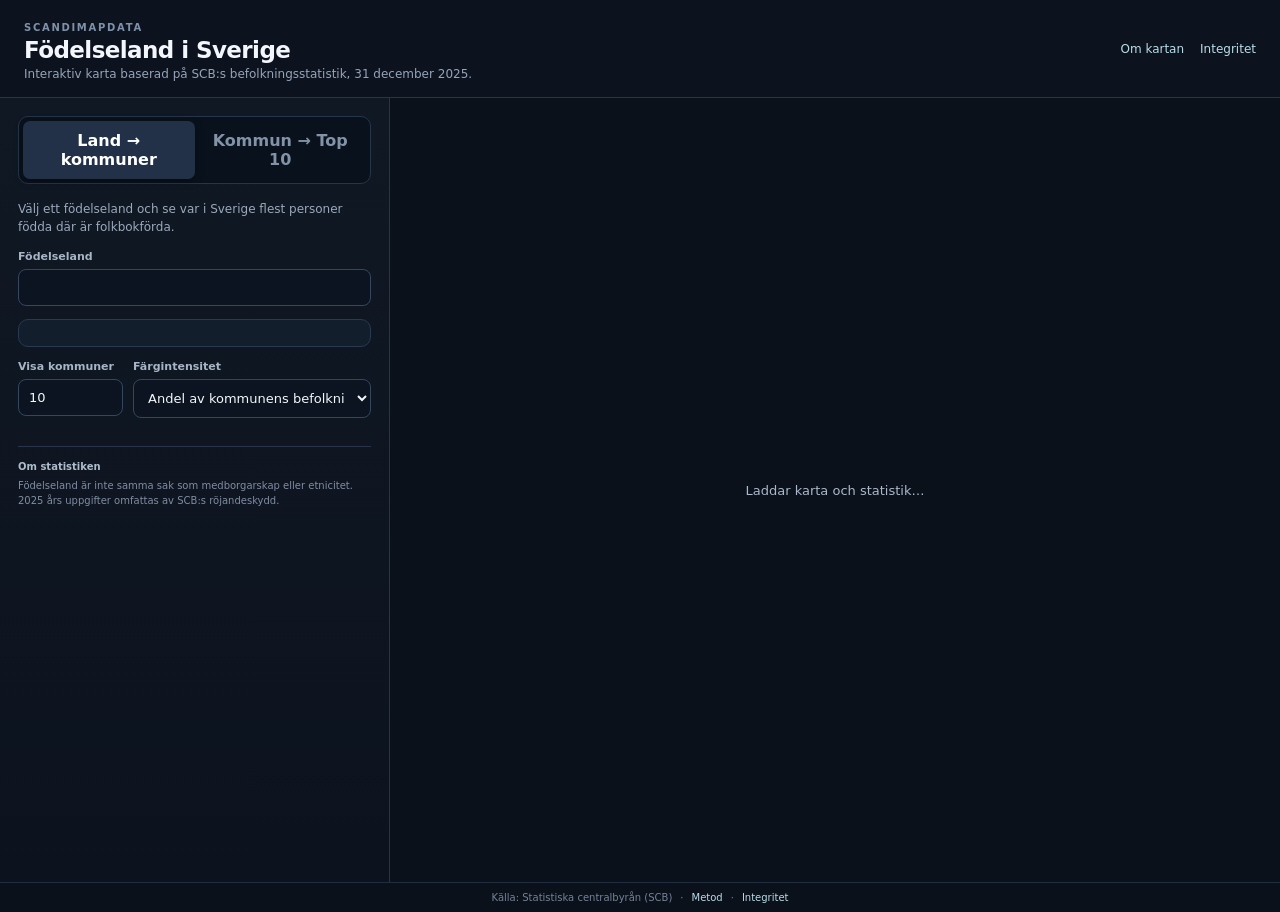
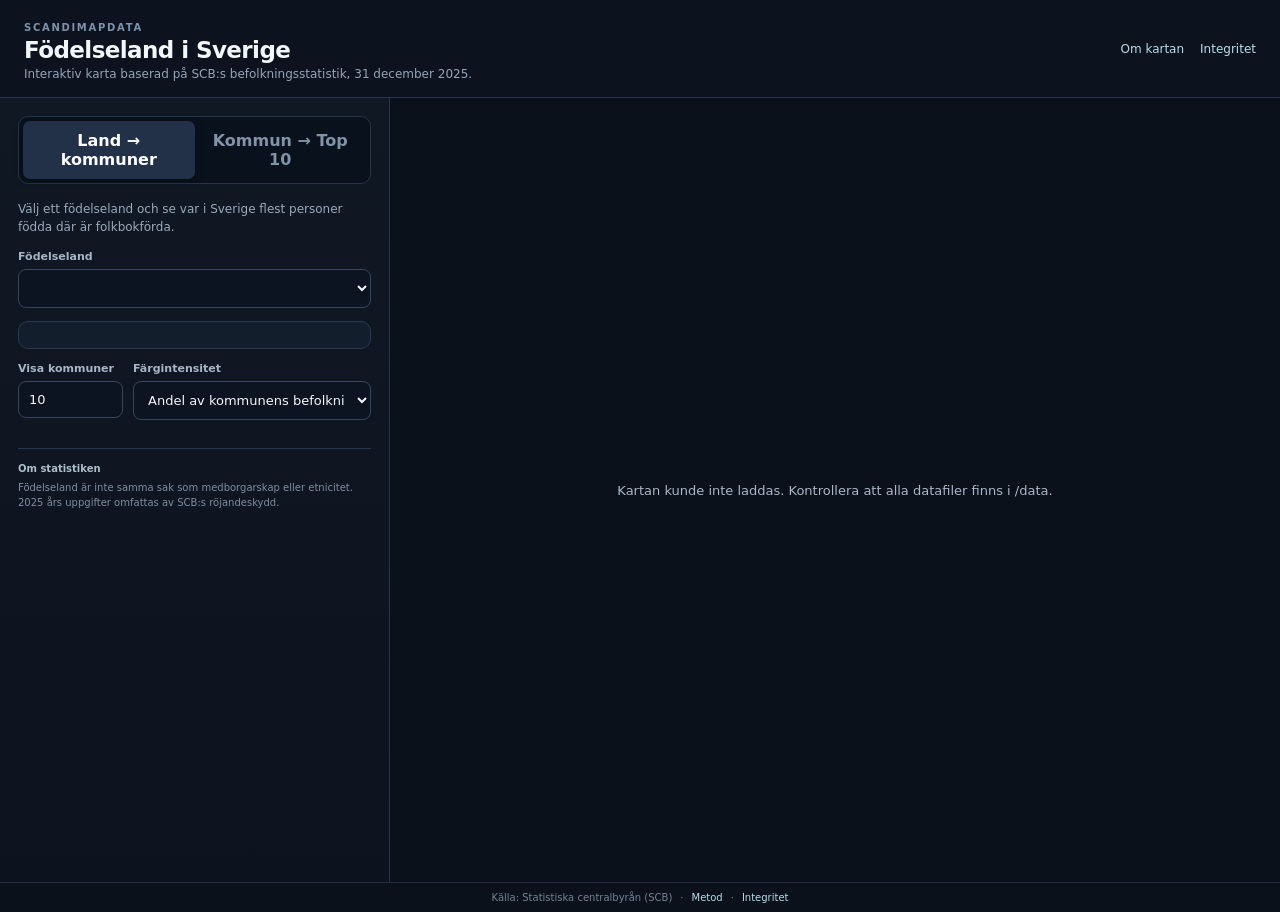
